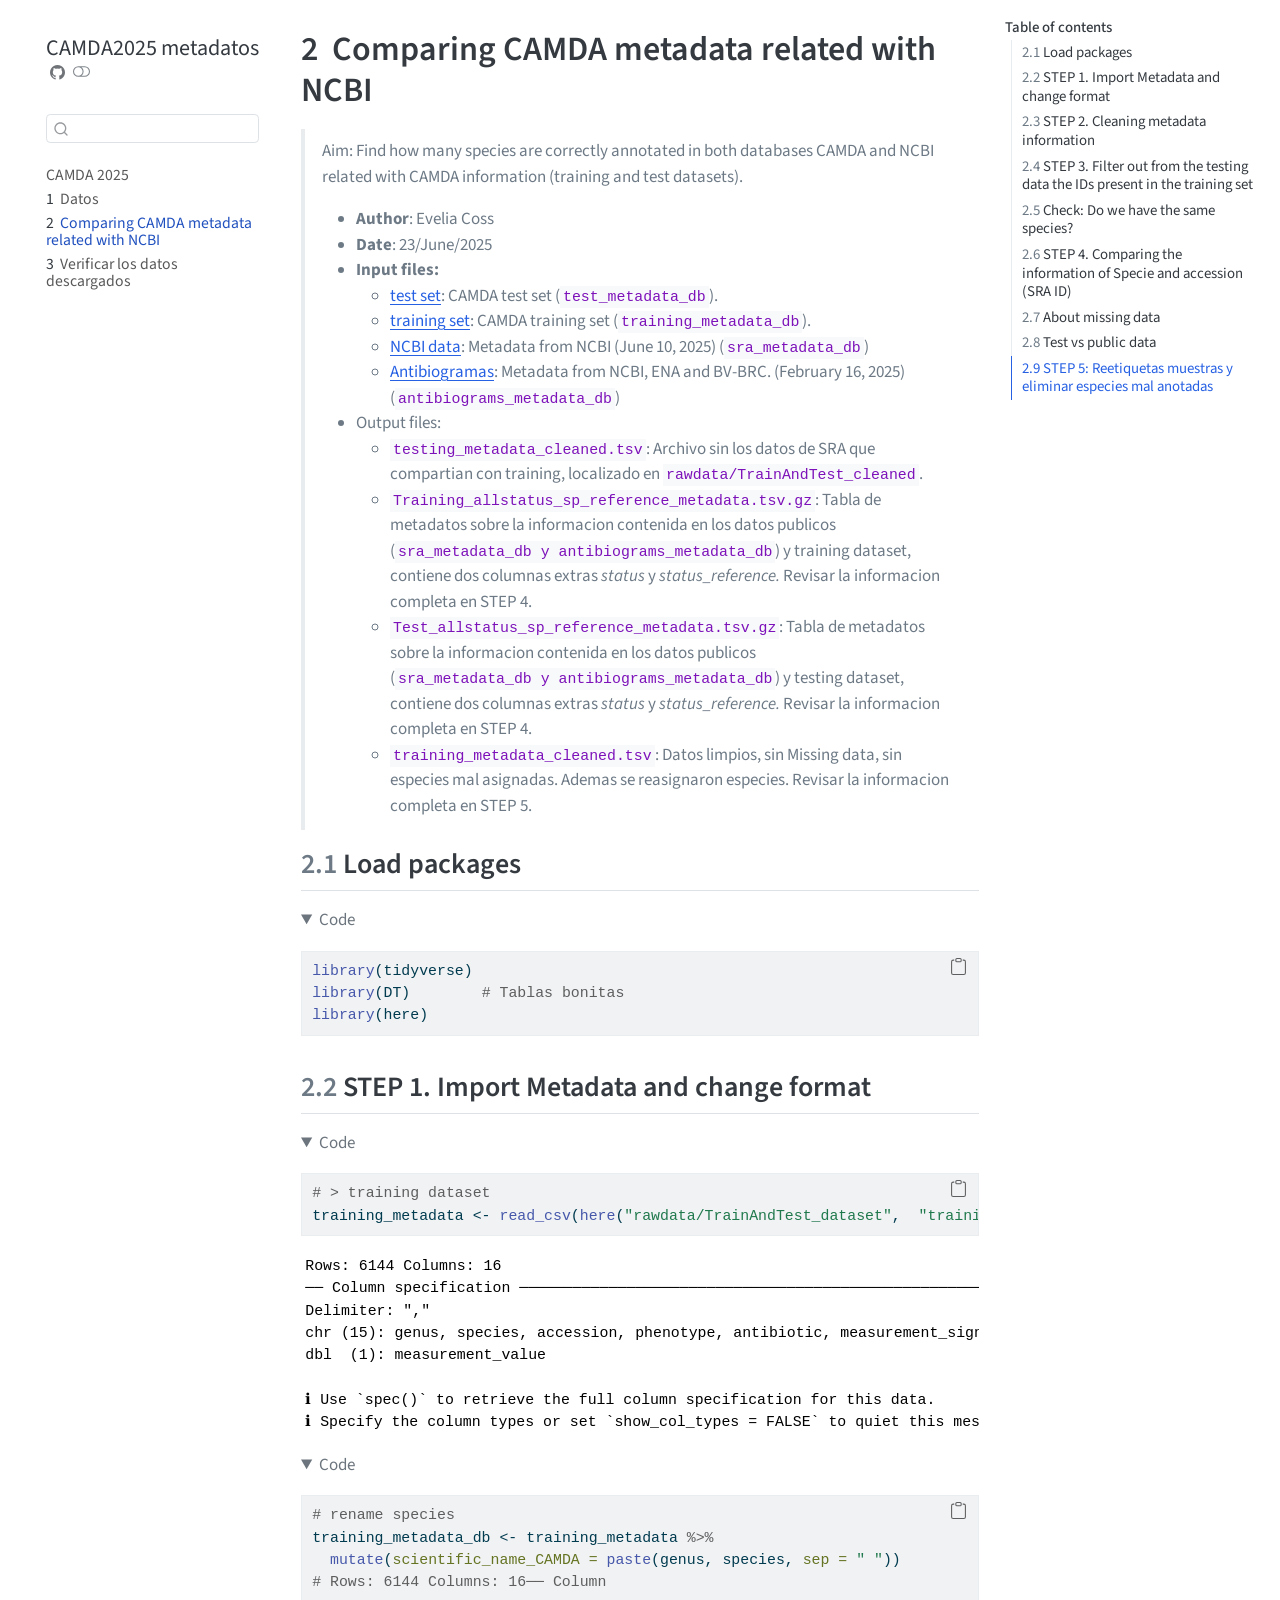
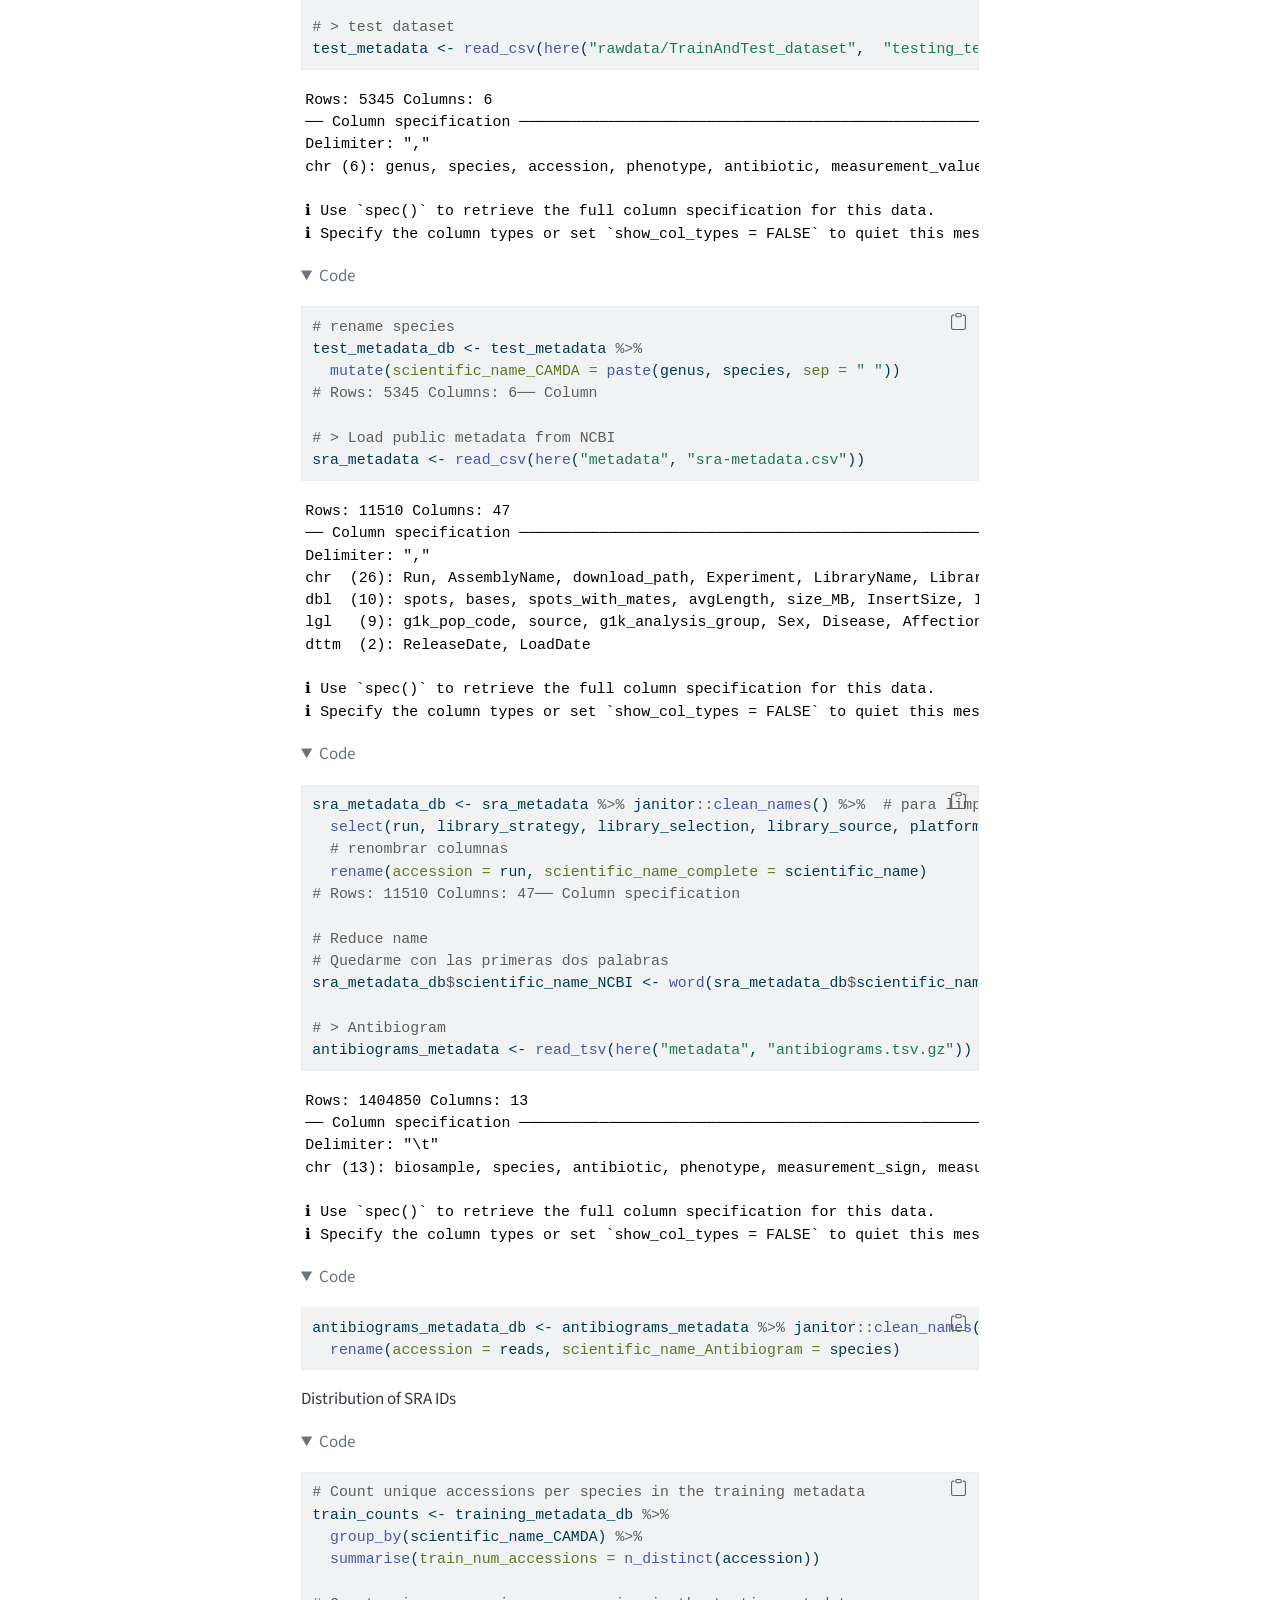
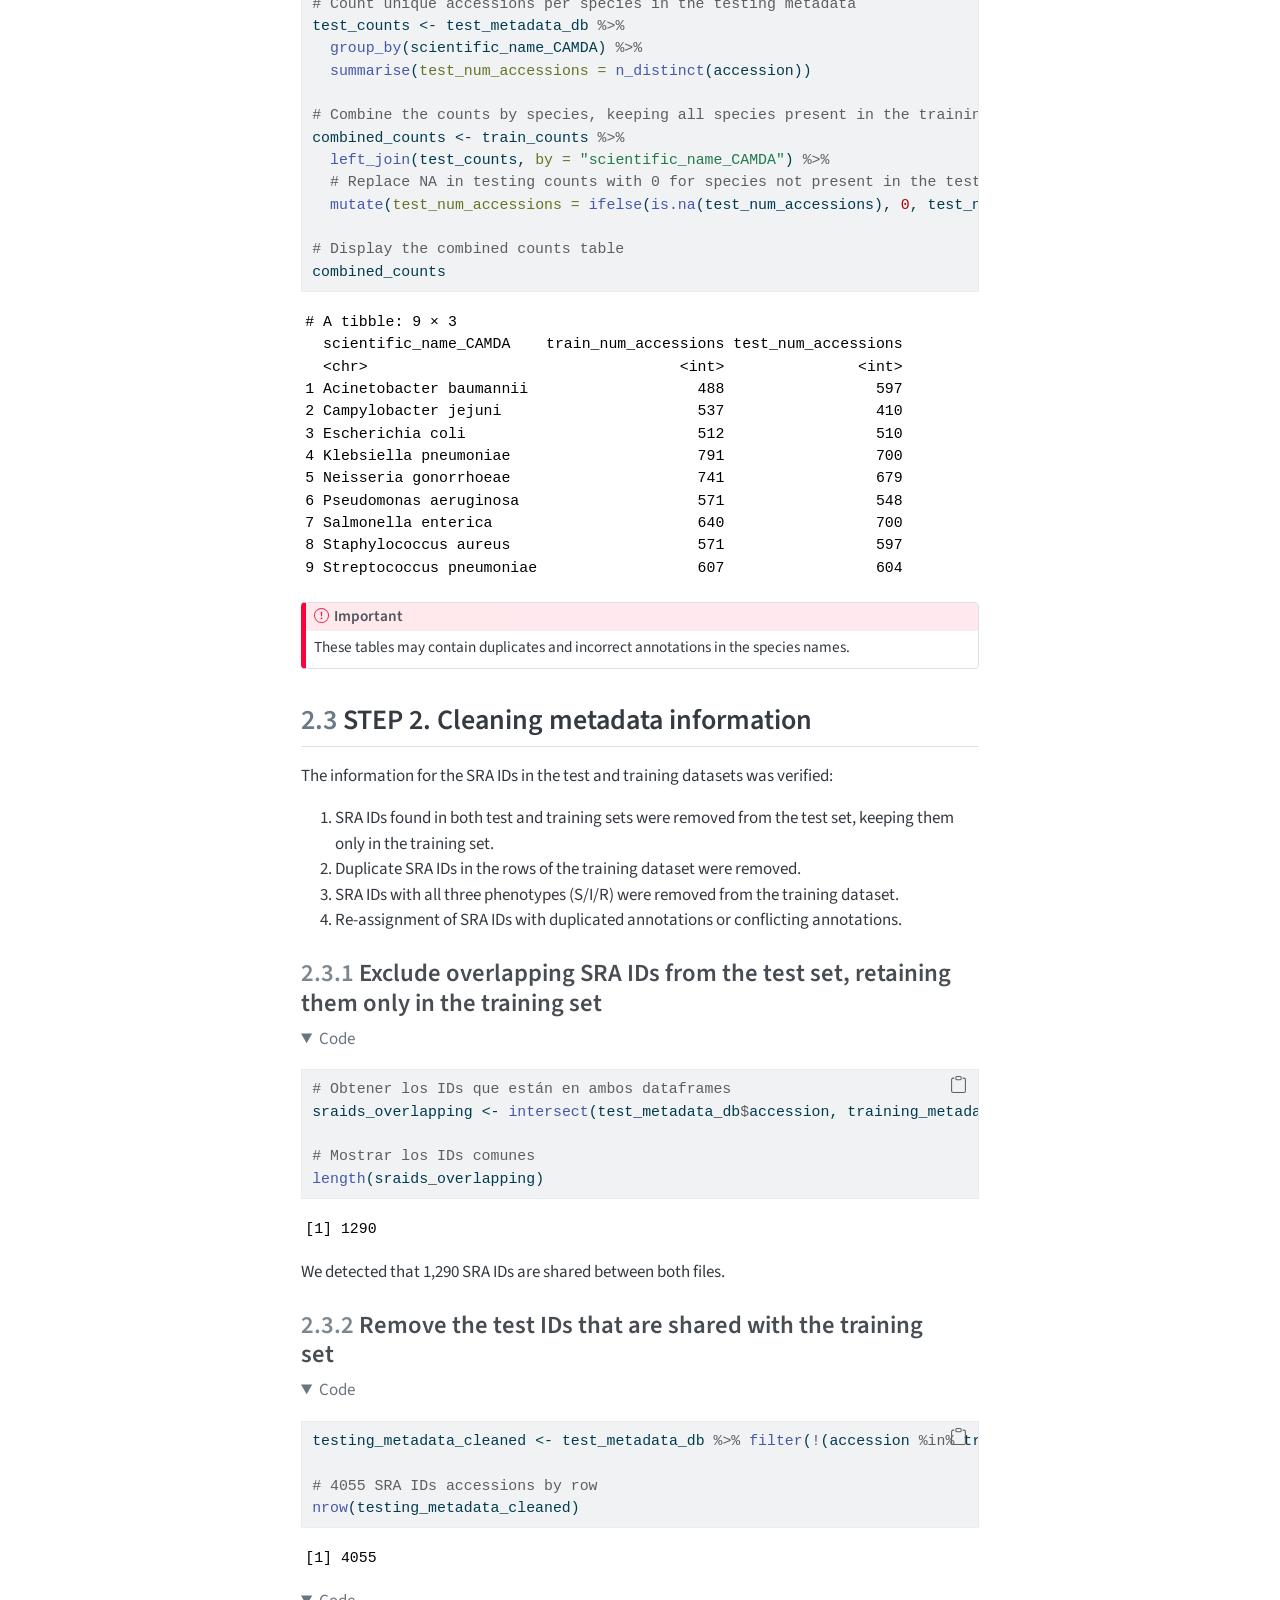
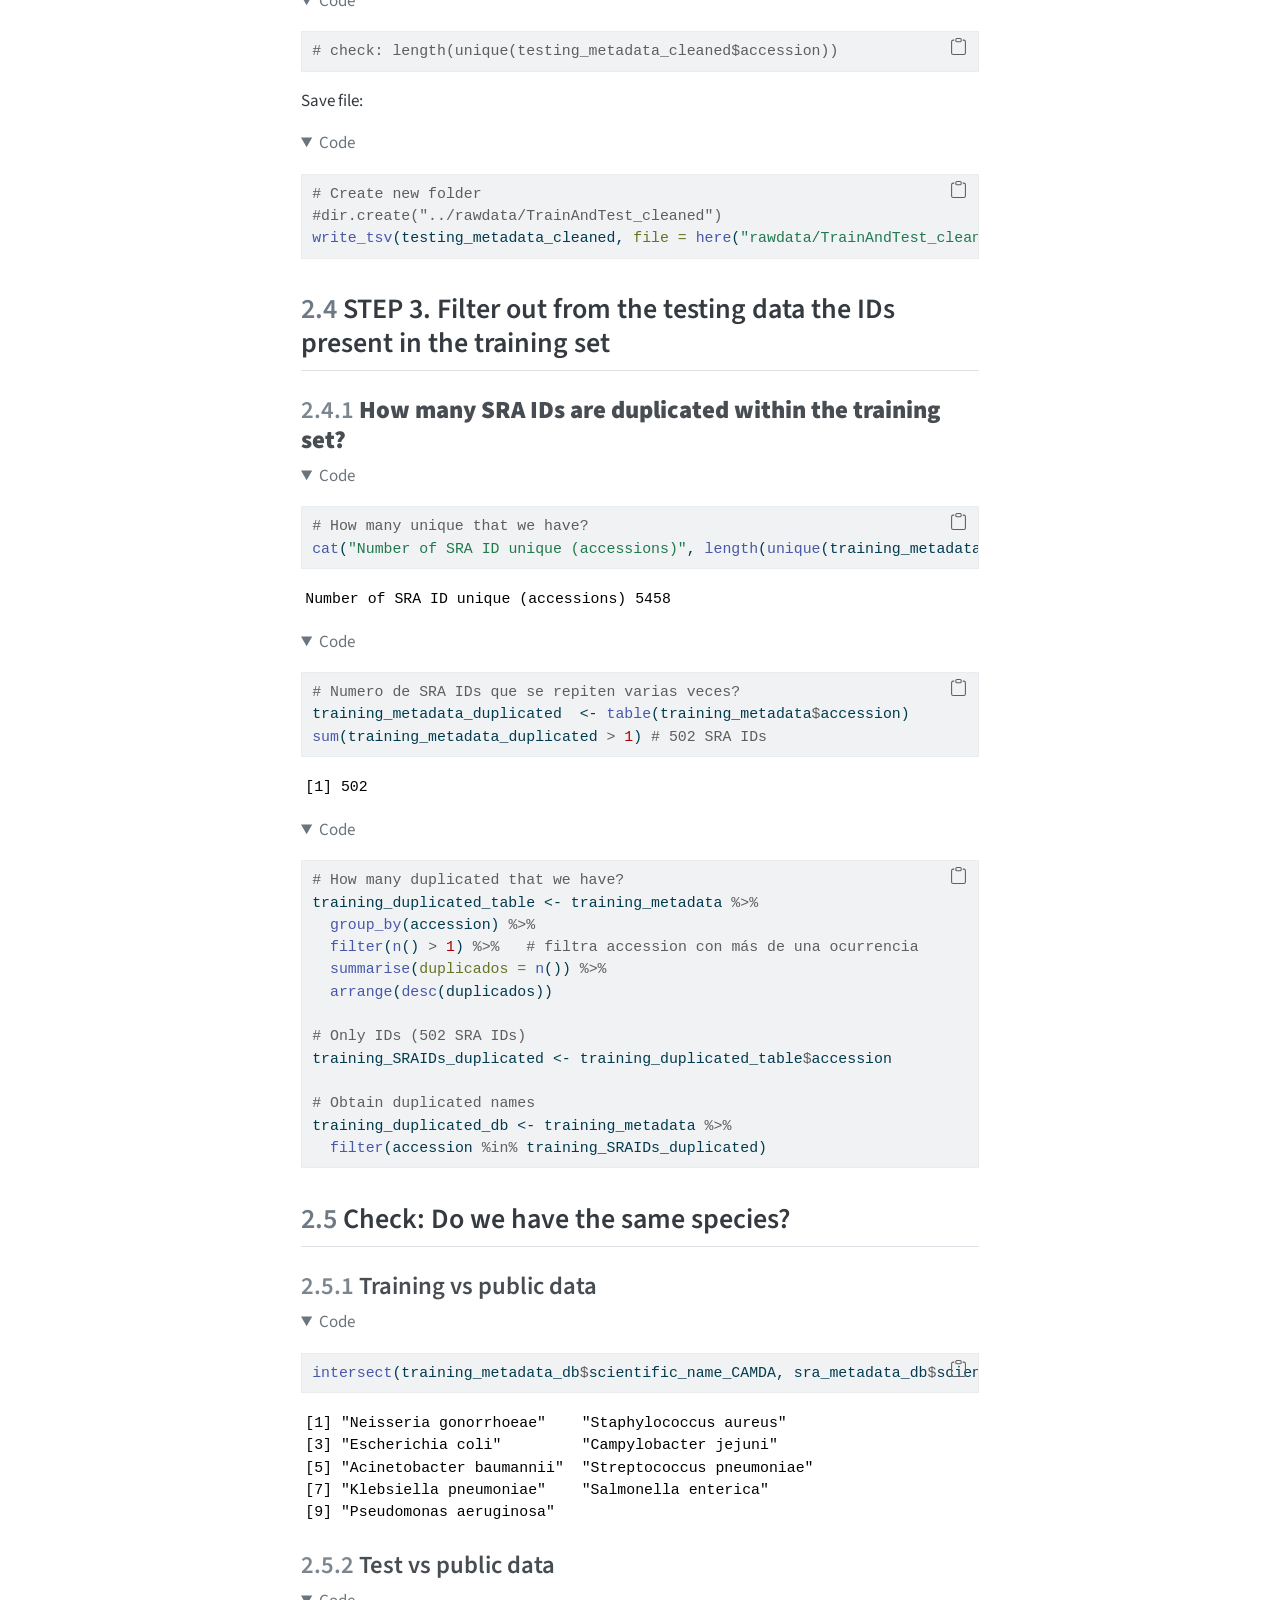
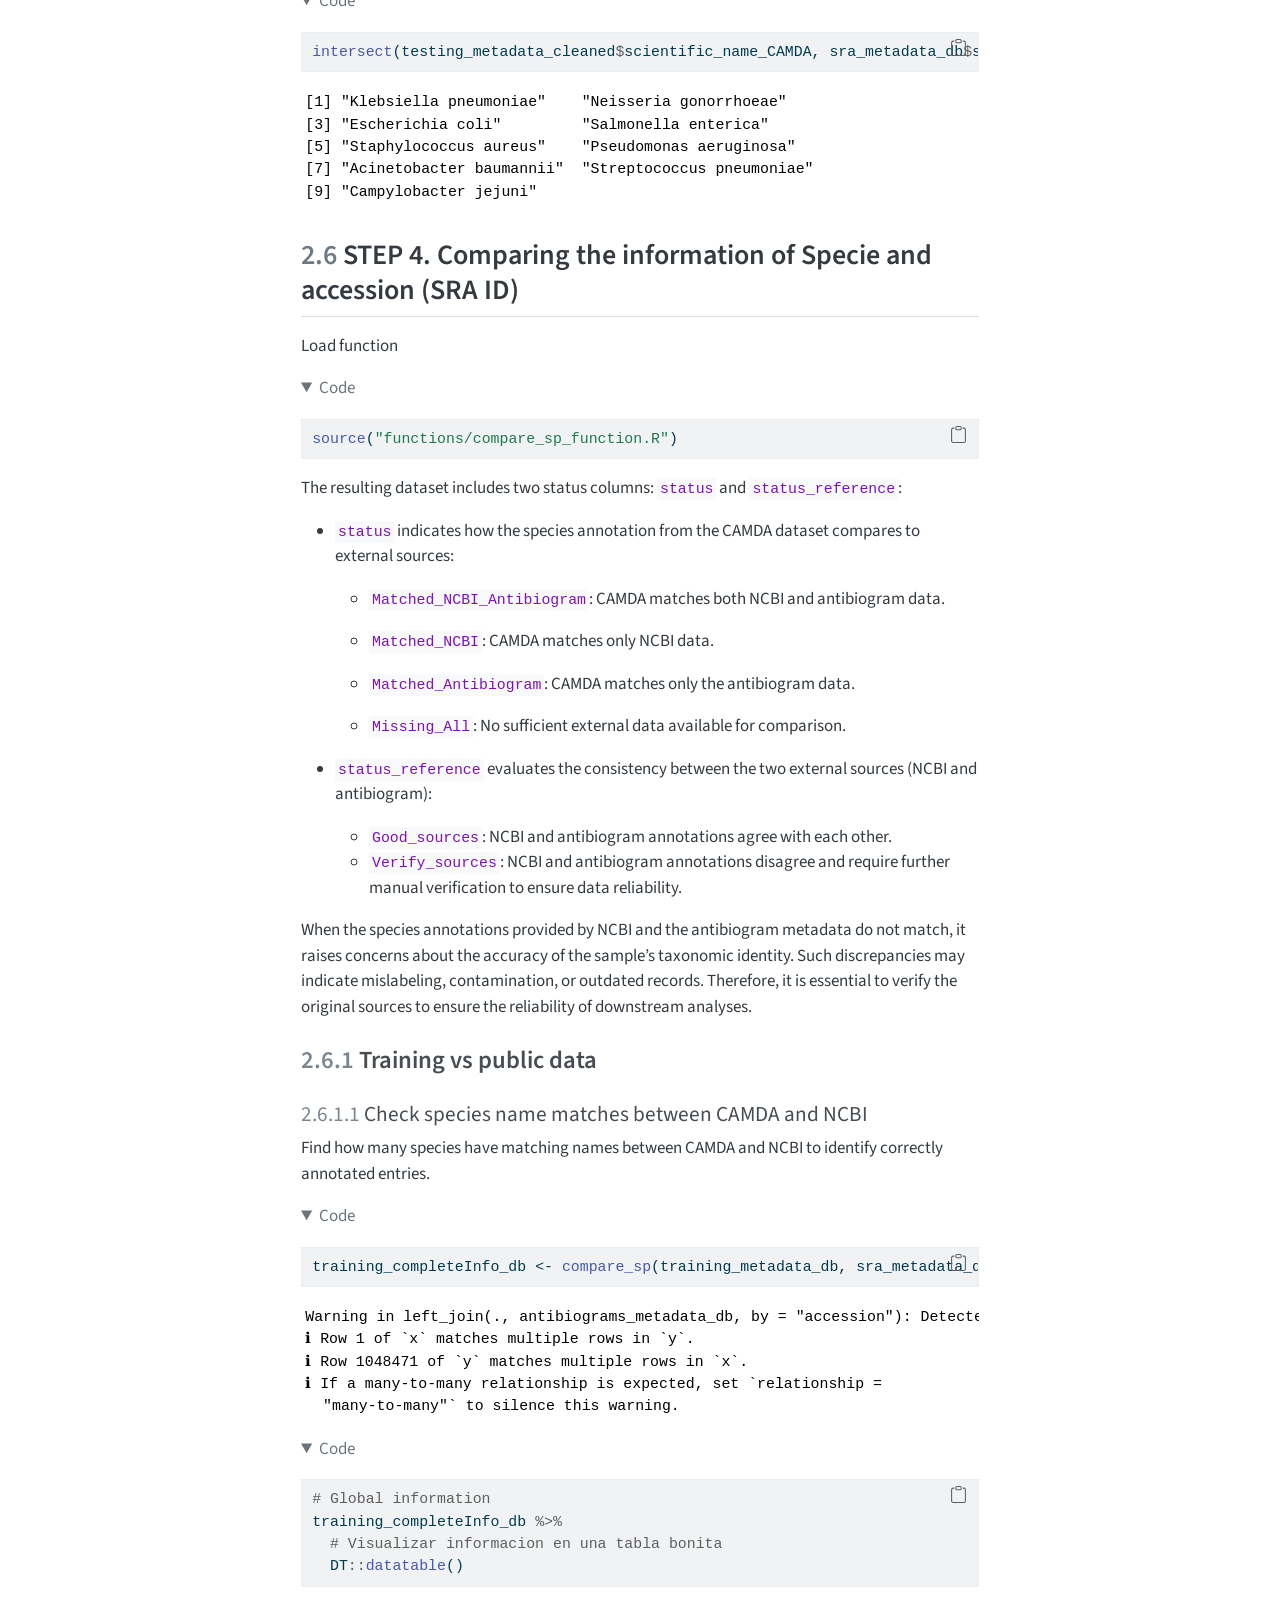
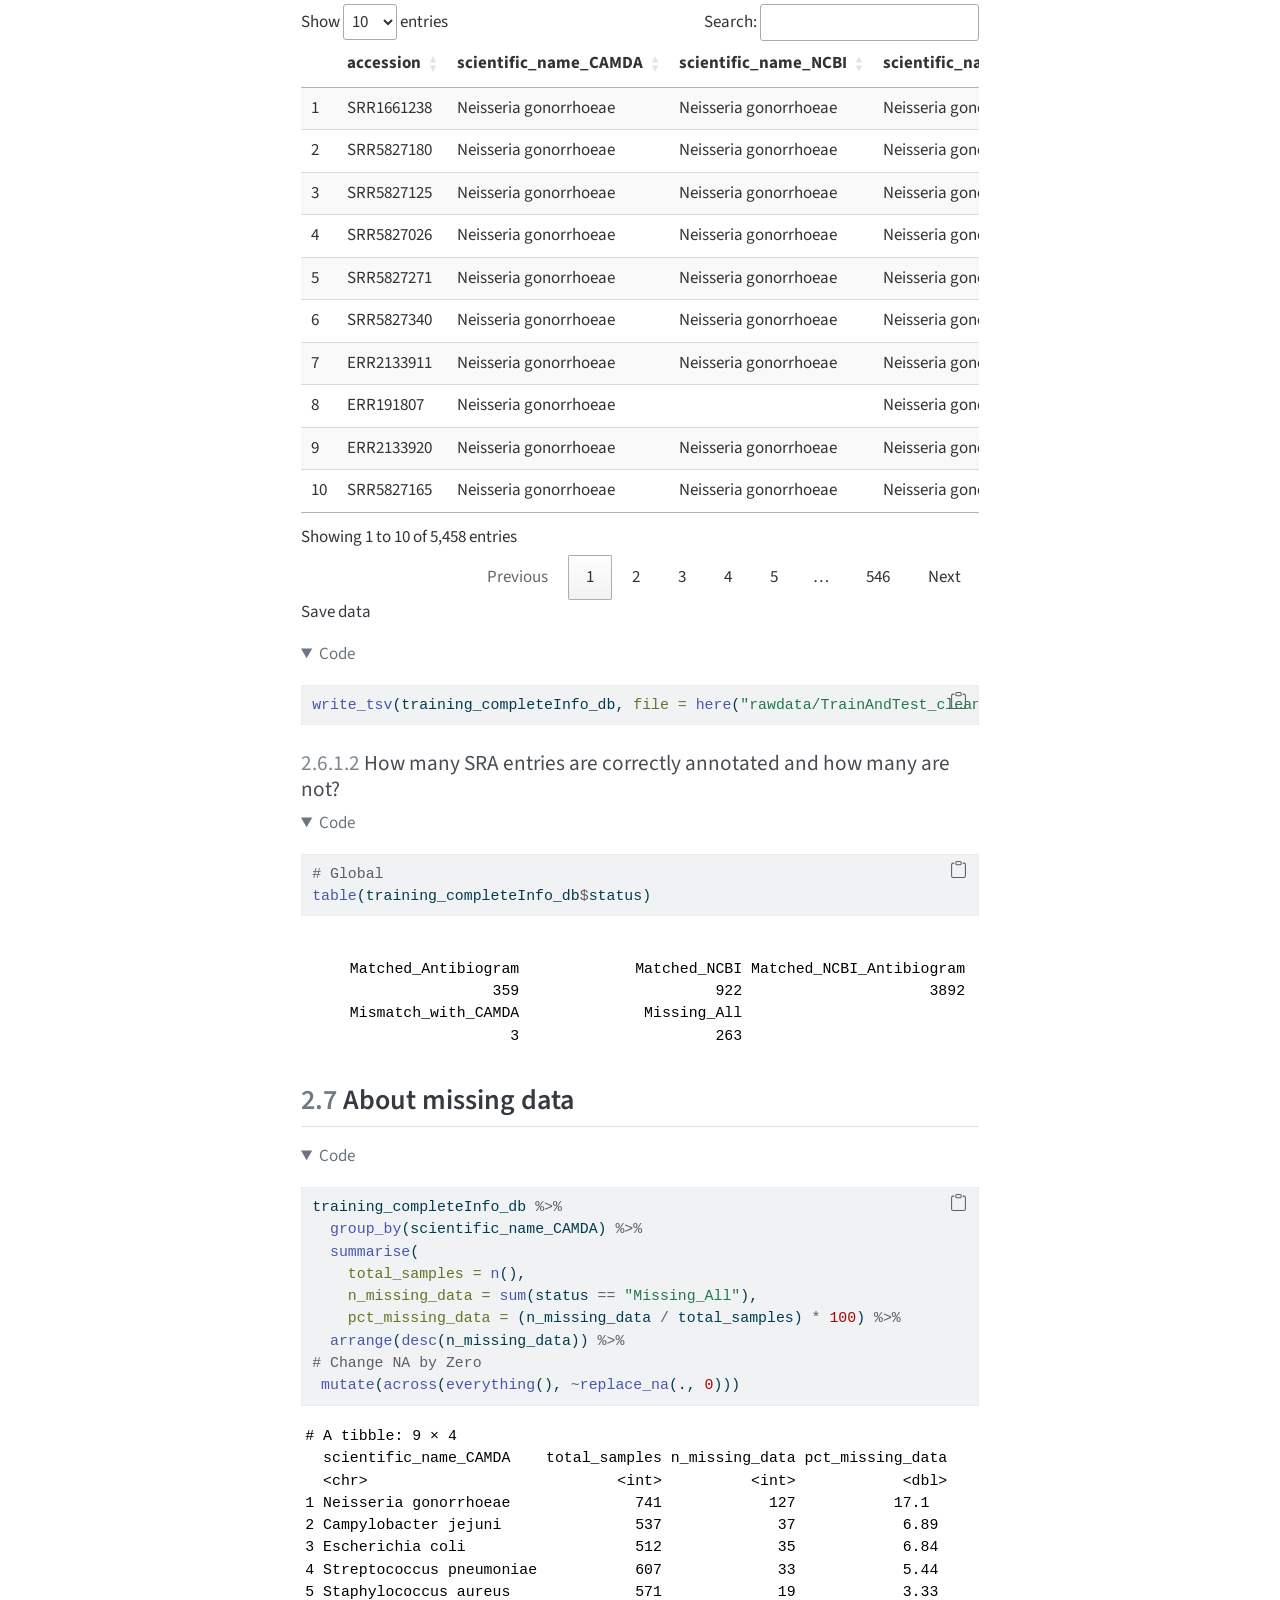
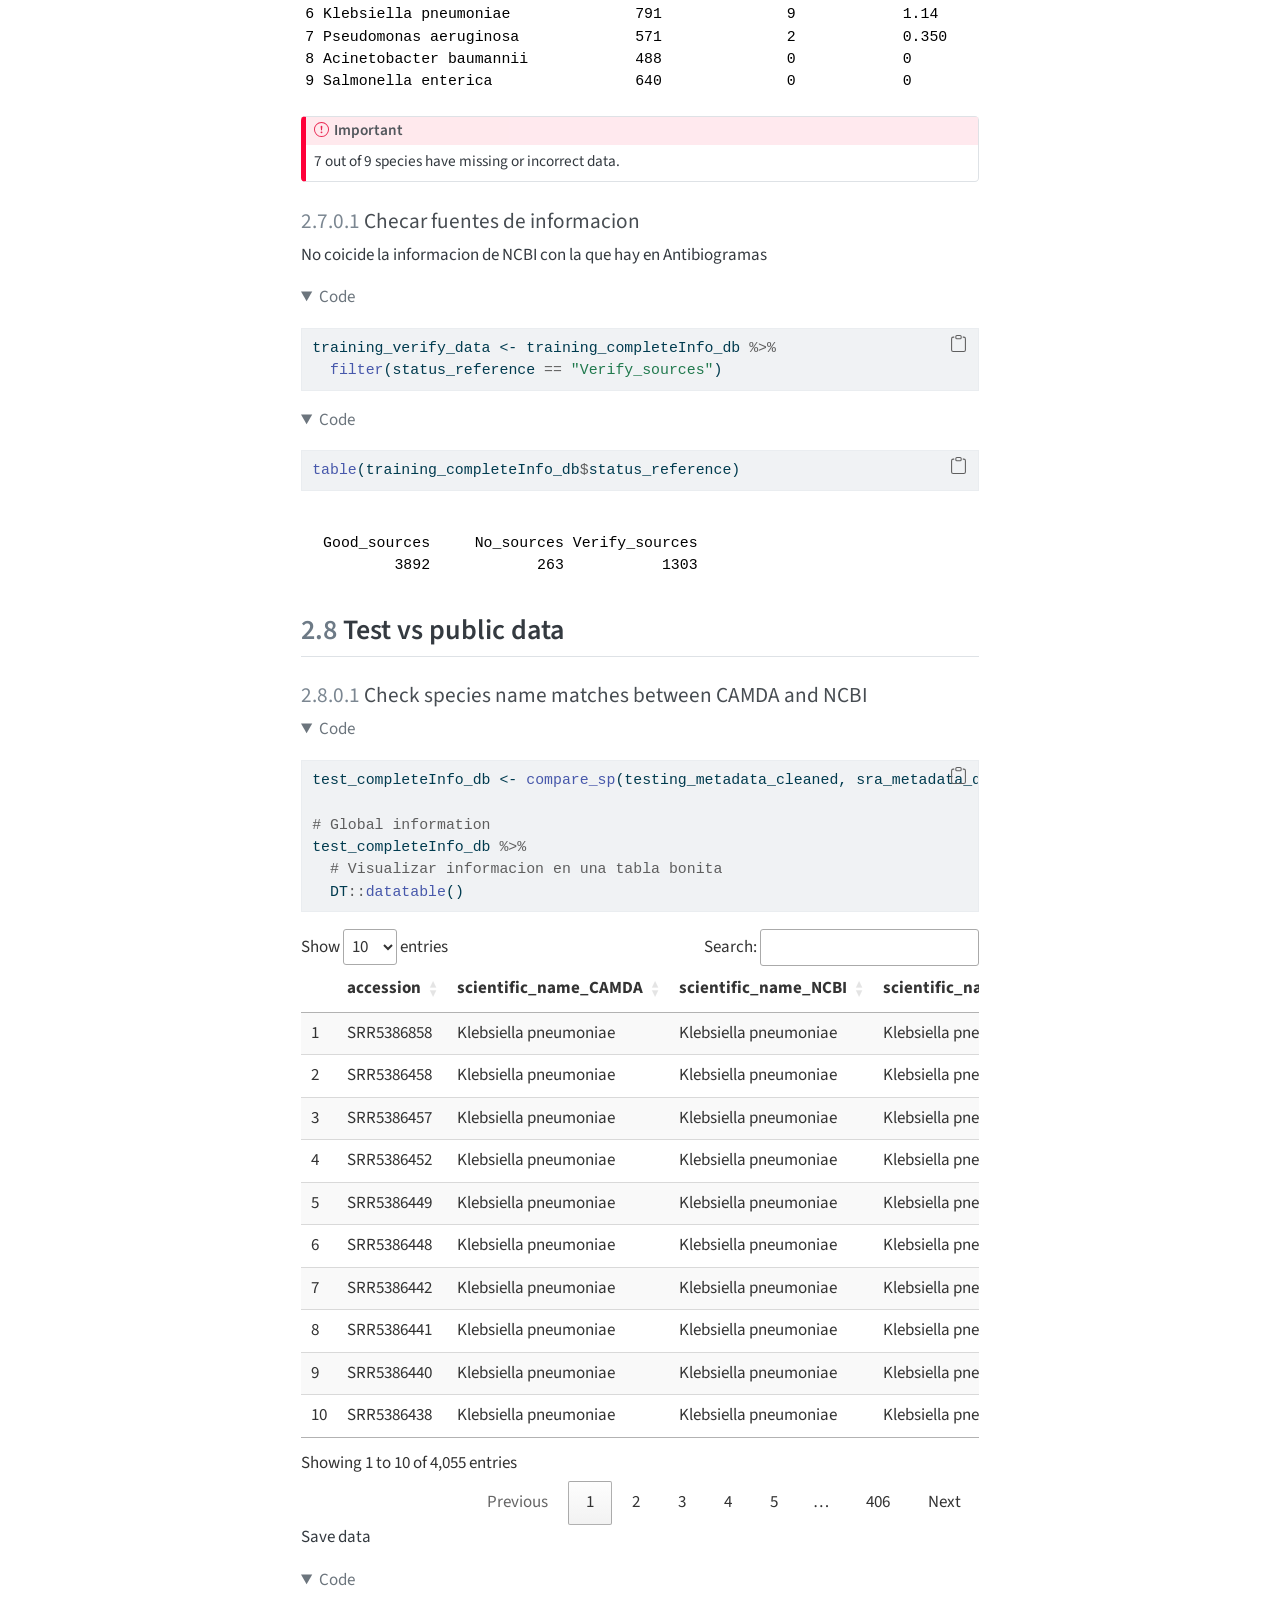
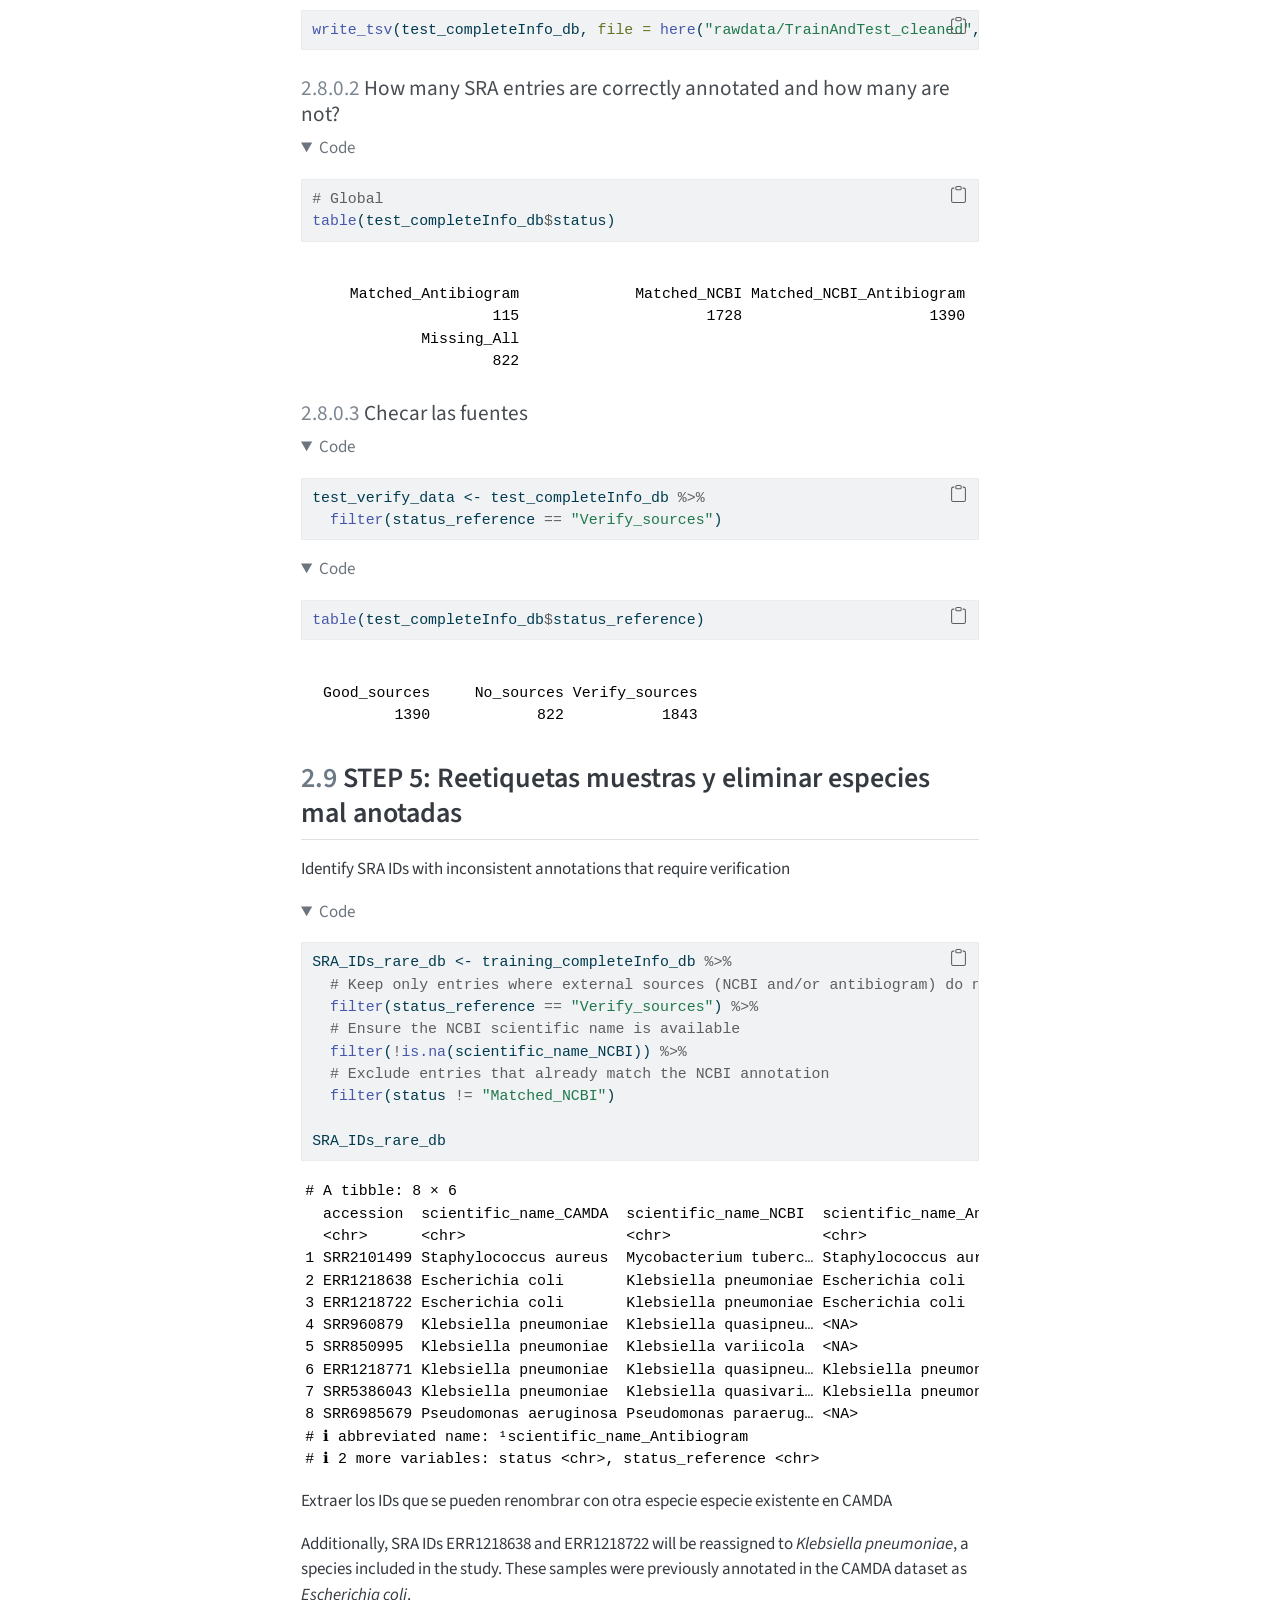
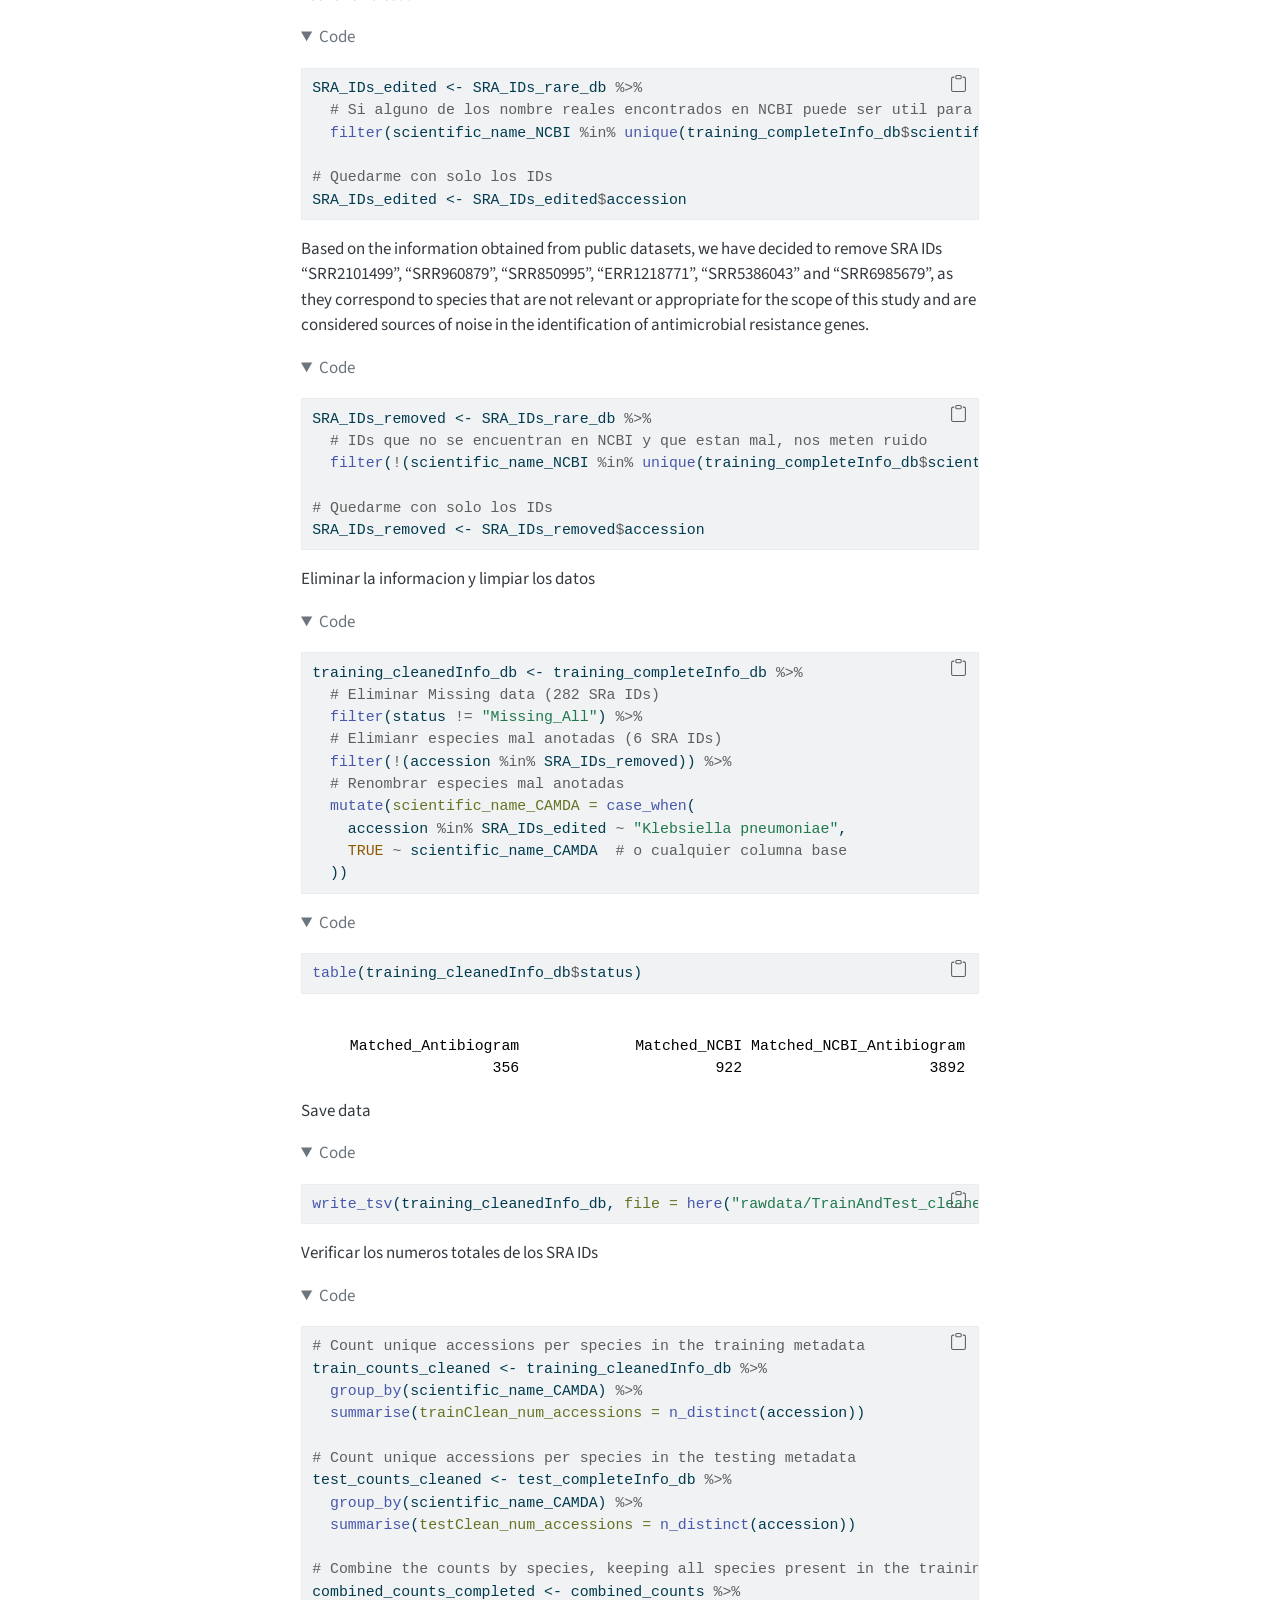
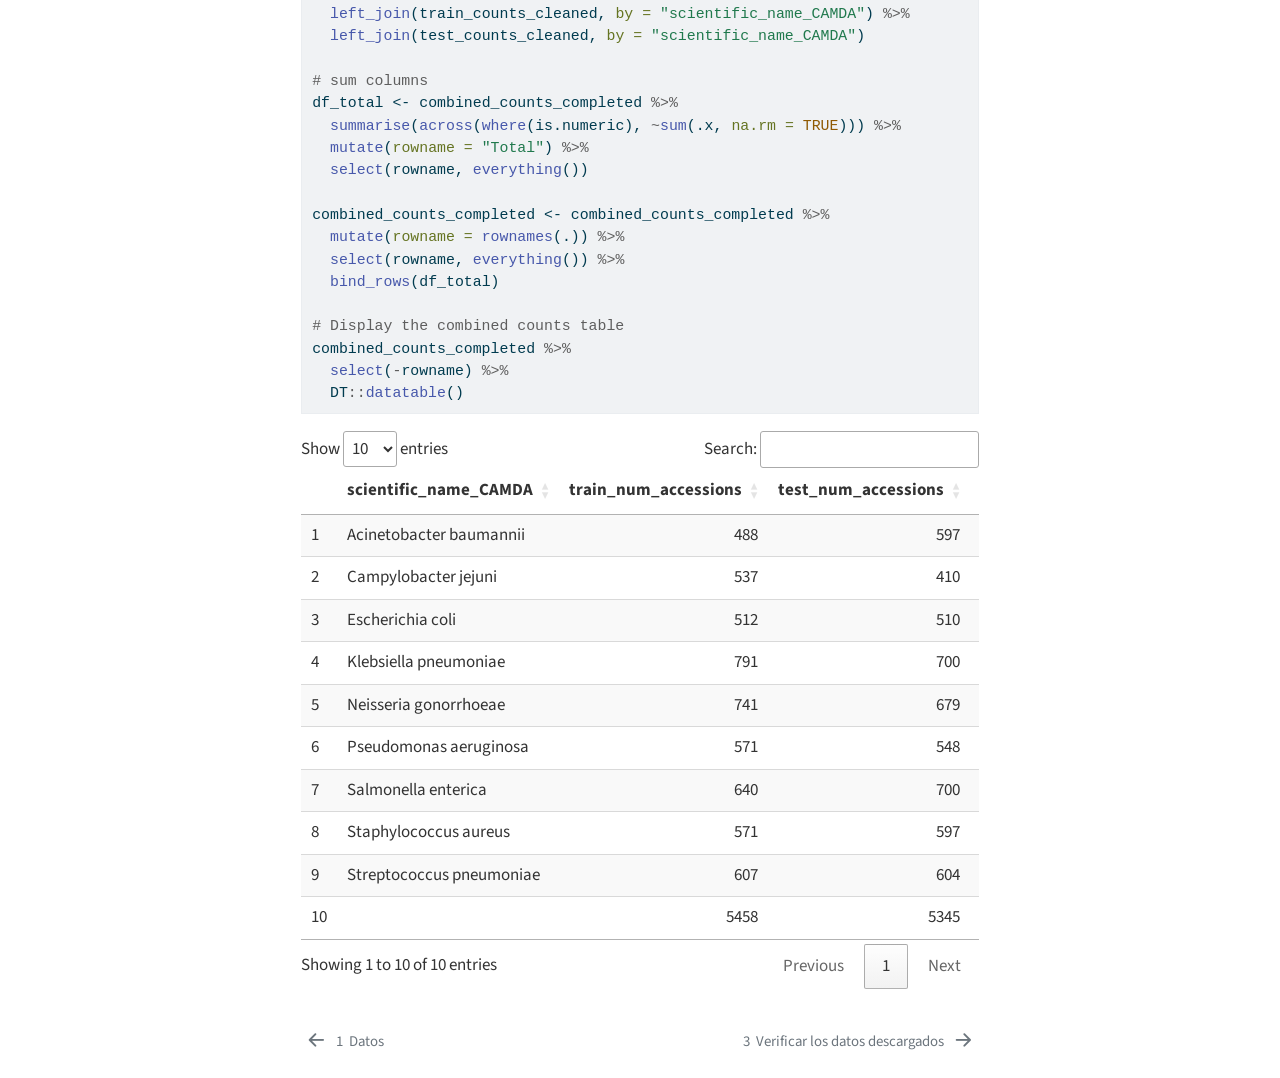
==== docs/2_Metadata_comparing_CAMDAvsNCBI.html @ 8443c7c2 "render con los cambios de readme sobre input y output de la metada" ====
<!DOCTYPE html>
<html xmlns="http://www.w3.org/1999/xhtml" lang="en" xml:lang="en"><head>

<meta charset="utf-8">
<meta name="generator" content="quarto-1.6.42">

<meta name="viewport" content="width=device-width, initial-scale=1.0, user-scalable=yes">


<title>2&nbsp; Comparing CAMDA metadata related with NCBI – CAMDA2025 metadatos</title>
<style>
code{white-space: pre-wrap;}
span.smallcaps{font-variant: small-caps;}
div.columns{display: flex; gap: min(4vw, 1.5em);}
div.column{flex: auto; overflow-x: auto;}
div.hanging-indent{margin-left: 1.5em; text-indent: -1.5em;}
ul.task-list{list-style: none;}
ul.task-list li input[type="checkbox"] {
  width: 0.8em;
  margin: 0 0.8em 0.2em -1em; /* quarto-specific, see https://github.com/quarto-dev/quarto-cli/issues/4556 */ 
  vertical-align: middle;
}
/* CSS for syntax highlighting */
pre > code.sourceCode { white-space: pre; position: relative; }
pre > code.sourceCode > span { line-height: 1.25; }
pre > code.sourceCode > span:empty { height: 1.2em; }
.sourceCode { overflow: visible; }
code.sourceCode > span { color: inherit; text-decoration: inherit; }
div.sourceCode { margin: 1em 0; }
pre.sourceCode { margin: 0; }
@media screen {
div.sourceCode { overflow: auto; }
}
@media print {
pre > code.sourceCode { white-space: pre-wrap; }
pre > code.sourceCode > span { display: inline-block; text-indent: -5em; padding-left: 5em; }
}
pre.numberSource code
  { counter-reset: source-line 0; }
pre.numberSource code > span
  { position: relative; left: -4em; counter-increment: source-line; }
pre.numberSource code > span > a:first-child::before
  { content: counter(source-line);
    position: relative; left: -1em; text-align: right; vertical-align: baseline;
    border: none; display: inline-block;
    -webkit-touch-callout: none; -webkit-user-select: none;
    -khtml-user-select: none; -moz-user-select: none;
    -ms-user-select: none; user-select: none;
    padding: 0 4px; width: 4em;
  }
pre.numberSource { margin-left: 3em;  padding-left: 4px; }
div.sourceCode
  {   }
@media screen {
pre > code.sourceCode > span > a:first-child::before { text-decoration: underline; }
}
</style>


<script src="site_libs/quarto-nav/quarto-nav.js"></script>
<script src="site_libs/quarto-nav/headroom.min.js"></script>
<script src="site_libs/clipboard/clipboard.min.js"></script>
<script src="site_libs/quarto-search/autocomplete.umd.js"></script>
<script src="site_libs/quarto-search/fuse.min.js"></script>
<script src="site_libs/quarto-search/quarto-search.js"></script>
<meta name="quarto:offset" content="./">
<link href="./3_Download_SRAdata.html" rel="next">
<link href="./intro.html" rel="prev">
<script src="site_libs/quarto-html/quarto.js"></script>
<script src="site_libs/quarto-html/popper.min.js"></script>
<script src="site_libs/quarto-html/tippy.umd.min.js"></script>
<script src="site_libs/quarto-html/anchor.min.js"></script>
<link href="site_libs/quarto-html/tippy.css" rel="stylesheet">
<link href="site_libs/quarto-html/quarto-syntax-highlighting-2f5df379a58b258e96c21c0638c20c03.css" rel="stylesheet" class="quarto-color-scheme" id="quarto-text-highlighting-styles">
<link href="site_libs/quarto-html/quarto-syntax-highlighting-dark-b53751a350365c71b6c909e95f209ed1.css" rel="prefetch" class="quarto-color-scheme quarto-color-alternate" id="quarto-text-highlighting-styles">
<script src="site_libs/bootstrap/bootstrap.min.js"></script>
<link href="site_libs/bootstrap/bootstrap-icons.css" rel="stylesheet">
<link href="site_libs/bootstrap/bootstrap-854d42f42d0f6b455b86ad16a464e311.min.css" rel="stylesheet" append-hash="true" class="quarto-color-scheme" id="quarto-bootstrap" data-mode="light">
<link href="site_libs/bootstrap/bootstrap-dark-61e1ae932dc4076e99360d80d2eb001f.min.css" rel="prefetch" append-hash="true" class="quarto-color-scheme quarto-color-alternate" id="quarto-bootstrap" data-mode="dark">
<script id="quarto-search-options" type="application/json">{
  "location": "sidebar",
  "copy-button": false,
  "collapse-after": 3,
  "panel-placement": "start",
  "type": "textbox",
  "limit": 50,
  "keyboard-shortcut": [
    "f",
    "/",
    "s"
  ],
  "show-item-context": false,
  "language": {
    "search-no-results-text": "No results",
    "search-matching-documents-text": "matching documents",
    "search-copy-link-title": "Copy link to search",
    "search-hide-matches-text": "Hide additional matches",
    "search-more-match-text": "more match in this document",
    "search-more-matches-text": "more matches in this document",
    "search-clear-button-title": "Clear",
    "search-text-placeholder": "",
    "search-detached-cancel-button-title": "Cancel",
    "search-submit-button-title": "Submit",
    "search-label": "Search"
  }
}</script>
<link href="site_libs/htmltools-fill-0.5.8.1/fill.css" rel="stylesheet">
<script src="site_libs/htmlwidgets-1.6.4/htmlwidgets.js"></script>
<link href="site_libs/datatables-css-0.0.0/datatables-crosstalk.css" rel="stylesheet">
<script src="site_libs/datatables-binding-0.33/datatables.js"></script>
<script src="site_libs/jquery-3.6.0/jquery-3.6.0.min.js"></script>
<link href="site_libs/dt-core-1.13.6/css/jquery.dataTables.min.css" rel="stylesheet">
<link href="site_libs/dt-core-1.13.6/css/jquery.dataTables.extra.css" rel="stylesheet">
<script src="site_libs/dt-core-1.13.6/js/jquery.dataTables.min.js"></script>
<link href="site_libs/crosstalk-1.2.1/css/crosstalk.min.css" rel="stylesheet">
<script src="site_libs/crosstalk-1.2.1/js/crosstalk.min.js"></script>


</head>

<body class="nav-sidebar floating">

<div id="quarto-search-results"></div>
  <header id="quarto-header" class="headroom fixed-top">
  <nav class="quarto-secondary-nav">
    <div class="container-fluid d-flex">
      <button type="button" class="quarto-btn-toggle btn" data-bs-toggle="collapse" role="button" data-bs-target=".quarto-sidebar-collapse-item" aria-controls="quarto-sidebar" aria-expanded="false" aria-label="Toggle sidebar navigation" onclick="if (window.quartoToggleHeadroom) { window.quartoToggleHeadroom(); }">
        <i class="bi bi-layout-text-sidebar-reverse"></i>
      </button>
        <nav class="quarto-page-breadcrumbs" aria-label="breadcrumb"><ol class="breadcrumb"><li class="breadcrumb-item"><a href="./2_Metadata_comparing_CAMDAvsNCBI.html"><span class="chapter-number">2</span>&nbsp; <span class="chapter-title">Comparing CAMDA metadata related with NCBI</span></a></li></ol></nav>
        <a class="flex-grow-1" role="navigation" data-bs-toggle="collapse" data-bs-target=".quarto-sidebar-collapse-item" aria-controls="quarto-sidebar" aria-expanded="false" aria-label="Toggle sidebar navigation" onclick="if (window.quartoToggleHeadroom) { window.quartoToggleHeadroom(); }">      
        </a>
      <button type="button" class="btn quarto-search-button" aria-label="Search" onclick="window.quartoOpenSearch();">
        <i class="bi bi-search"></i>
      </button>
    </div>
  </nav>
</header>
<!-- content -->
<div id="quarto-content" class="quarto-container page-columns page-rows-contents page-layout-article">
<!-- sidebar -->
  <nav id="quarto-sidebar" class="sidebar collapse collapse-horizontal quarto-sidebar-collapse-item sidebar-navigation floating overflow-auto">
    <div class="pt-lg-2 mt-2 text-left sidebar-header">
    <div class="sidebar-title mb-0 py-0">
      <a href="./">CAMDA2025 metadatos</a> 
        <div class="sidebar-tools-main">
    <a href="https://github.com/EveliaCoss/CAMDA2025_metadatos" title="Source Code" class="quarto-navigation-tool px-1" aria-label="Source Code"><i class="bi bi-github"></i></a>
  <a href="" class="quarto-color-scheme-toggle quarto-navigation-tool  px-1" onclick="window.quartoToggleColorScheme(); return false;" title="Toggle dark mode"><i class="bi"></i></a>
</div>
    </div>
      </div>
        <div class="mt-2 flex-shrink-0 align-items-center">
        <div class="sidebar-search">
        <div id="quarto-search" class="" title="Search"></div>
        </div>
        </div>
    <div class="sidebar-menu-container"> 
    <ul class="list-unstyled mt-1">
        <li class="sidebar-item">
  <div class="sidebar-item-container"> 
  <a href="./index.html" class="sidebar-item-text sidebar-link">
 <span class="menu-text">CAMDA 2025</span></a>
  </div>
</li>
        <li class="sidebar-item">
  <div class="sidebar-item-container"> 
  <a href="./intro.html" class="sidebar-item-text sidebar-link">
 <span class="menu-text"><span class="chapter-number">1</span>&nbsp; <span class="chapter-title">Datos</span></span></a>
  </div>
</li>
        <li class="sidebar-item">
  <div class="sidebar-item-container"> 
  <a href="./2_Metadata_comparing_CAMDAvsNCBI.html" class="sidebar-item-text sidebar-link active">
 <span class="menu-text"><span class="chapter-number">2</span>&nbsp; <span class="chapter-title">Comparing CAMDA metadata related with NCBI</span></span></a>
  </div>
</li>
        <li class="sidebar-item">
  <div class="sidebar-item-container"> 
  <a href="./3_Download_SRAdata.html" class="sidebar-item-text sidebar-link">
 <span class="menu-text"><span class="chapter-number">3</span>&nbsp; <span class="chapter-title">Verificar los datos descargados</span></span></a>
  </div>
</li>
    </ul>
    </div>
</nav>
<div id="quarto-sidebar-glass" class="quarto-sidebar-collapse-item" data-bs-toggle="collapse" data-bs-target=".quarto-sidebar-collapse-item"></div>
<!-- margin-sidebar -->
    <div id="quarto-margin-sidebar" class="sidebar margin-sidebar">
        <nav id="TOC" role="doc-toc" class="toc-active">
    <h2 id="toc-title">Table of contents</h2>
   
  <ul>
  <li><a href="#load-packages" id="toc-load-packages" class="nav-link active" data-scroll-target="#load-packages"><span class="header-section-number">2.1</span> Load packages</a></li>
  <li><a href="#step-1.-import-metadata-and-change-format" id="toc-step-1.-import-metadata-and-change-format" class="nav-link" data-scroll-target="#step-1.-import-metadata-and-change-format"><span class="header-section-number">2.2</span> STEP 1. Import Metadata and change format</a></li>
  <li><a href="#step-2.-cleaning-metadata-information" id="toc-step-2.-cleaning-metadata-information" class="nav-link" data-scroll-target="#step-2.-cleaning-metadata-information"><span class="header-section-number">2.3</span> STEP 2. Cleaning metadata information</a>
  <ul>
  <li><a href="#exclude-overlapping-sra-ids-from-the-test-set-retaining-them-only-in-the-training-set" id="toc-exclude-overlapping-sra-ids-from-the-test-set-retaining-them-only-in-the-training-set" class="nav-link" data-scroll-target="#exclude-overlapping-sra-ids-from-the-test-set-retaining-them-only-in-the-training-set"><span class="header-section-number">2.3.1</span> Exclude overlapping SRA IDs from the test set, retaining them only in the training set</a></li>
  <li><a href="#remove-the-test-ids-that-are-shared-with-the-training-set" id="toc-remove-the-test-ids-that-are-shared-with-the-training-set" class="nav-link" data-scroll-target="#remove-the-test-ids-that-are-shared-with-the-training-set"><span class="header-section-number">2.3.2</span> Remove the test IDs that are shared with the training set</a></li>
  </ul></li>
  <li><a href="#step-3.-filter-out-from-the-testing-data-the-ids-present-in-the-training-set" id="toc-step-3.-filter-out-from-the-testing-data-the-ids-present-in-the-training-set" class="nav-link" data-scroll-target="#step-3.-filter-out-from-the-testing-data-the-ids-present-in-the-training-set"><span class="header-section-number">2.4</span> STEP 3. Filter out from the testing data the IDs present in the training set</a>
  <ul>
  <li><a href="#how-many-sra-ids-are-duplicated-within-the-training-set" id="toc-how-many-sra-ids-are-duplicated-within-the-training-set" class="nav-link" data-scroll-target="#how-many-sra-ids-are-duplicated-within-the-training-set"><span class="header-section-number">2.4.1</span> <strong>How many SRA IDs are duplicated within the training set?</strong></a></li>
  </ul></li>
  <li><a href="#check-do-we-have-the-same-species" id="toc-check-do-we-have-the-same-species" class="nav-link" data-scroll-target="#check-do-we-have-the-same-species"><span class="header-section-number">2.5</span> Check: Do we have the same species?</a>
  <ul>
  <li><a href="#training-vs-public-data" id="toc-training-vs-public-data" class="nav-link" data-scroll-target="#training-vs-public-data"><span class="header-section-number">2.5.1</span> Training vs public data</a></li>
  <li><a href="#test-vs-public-data" id="toc-test-vs-public-data" class="nav-link" data-scroll-target="#test-vs-public-data"><span class="header-section-number">2.5.2</span> Test vs public data</a></li>
  </ul></li>
  <li><a href="#step-4.-comparing-the-information-of-specie-and-accession-sra-id" id="toc-step-4.-comparing-the-information-of-specie-and-accession-sra-id" class="nav-link" data-scroll-target="#step-4.-comparing-the-information-of-specie-and-accession-sra-id"><span class="header-section-number">2.6</span> STEP 4. Comparing the information of Specie and accession (SRA ID)</a>
  <ul>
  <li><a href="#training-vs-public-data-1" id="toc-training-vs-public-data-1" class="nav-link" data-scroll-target="#training-vs-public-data-1"><span class="header-section-number">2.6.1</span> Training vs public data</a>
  <ul class="collapse">
  <li><a href="#check-species-name-matches-between-camda-and-ncbi" id="toc-check-species-name-matches-between-camda-and-ncbi" class="nav-link" data-scroll-target="#check-species-name-matches-between-camda-and-ncbi"><span class="header-section-number">2.6.1.1</span> Check species name matches between CAMDA and NCBI</a></li>
  <li><a href="#how-many-sra-entries-are-correctly-annotated-and-how-many-are-not" id="toc-how-many-sra-entries-are-correctly-annotated-and-how-many-are-not" class="nav-link" data-scroll-target="#how-many-sra-entries-are-correctly-annotated-and-how-many-are-not"><span class="header-section-number">2.6.1.2</span> How many SRA entries are correctly annotated and how many are not?</a></li>
  </ul></li>
  </ul></li>
  <li><a href="#about-missing-data" id="toc-about-missing-data" class="nav-link" data-scroll-target="#about-missing-data"><span class="header-section-number">2.7</span> About missing data</a>
  <ul>
  <li><a href="#checar-fuentes-de-informacion" id="toc-checar-fuentes-de-informacion" class="nav-link" data-scroll-target="#checar-fuentes-de-informacion"><span class="header-section-number">2.7.0.1</span> Checar fuentes de informacion</a></li>
  </ul></li>
  <li><a href="#test-vs-public-data-1" id="toc-test-vs-public-data-1" class="nav-link" data-scroll-target="#test-vs-public-data-1"><span class="header-section-number">2.8</span> Test vs public data</a>
  <ul>
  <li><a href="#check-species-name-matches-between-camda-and-ncbi-1" id="toc-check-species-name-matches-between-camda-and-ncbi-1" class="nav-link" data-scroll-target="#check-species-name-matches-between-camda-and-ncbi-1"><span class="header-section-number">2.8.0.1</span> Check species name matches between CAMDA and NCBI</a></li>
  <li><a href="#how-many-sra-entries-are-correctly-annotated-and-how-many-are-not-1" id="toc-how-many-sra-entries-are-correctly-annotated-and-how-many-are-not-1" class="nav-link" data-scroll-target="#how-many-sra-entries-are-correctly-annotated-and-how-many-are-not-1"><span class="header-section-number">2.8.0.2</span> How many SRA entries are correctly annotated and how many are not?</a></li>
  <li><a href="#checar-las-fuentes" id="toc-checar-las-fuentes" class="nav-link" data-scroll-target="#checar-las-fuentes"><span class="header-section-number">2.8.0.3</span> Checar las fuentes</a></li>
  </ul></li>
  <li><a href="#step-5-reetiquetas-muestras-y-eliminar-especies-mal-anotadas" id="toc-step-5-reetiquetas-muestras-y-eliminar-especies-mal-anotadas" class="nav-link" data-scroll-target="#step-5-reetiquetas-muestras-y-eliminar-especies-mal-anotadas"><span class="header-section-number">2.9</span> STEP 5: Reetiquetas muestras y eliminar especies mal anotadas</a></li>
  </ul>
</nav>
    </div>
<!-- main -->
<main class="content" id="quarto-document-content">

<header id="title-block-header" class="quarto-title-block default">
<div class="quarto-title">
<h1 class="title"><span class="chapter-number">2</span>&nbsp; <span class="chapter-title">Comparing CAMDA metadata related with NCBI</span></h1>
</div>



<div class="quarto-title-meta">

    
  
    
  </div>
  


</header>


<blockquote class="blockquote">
<p>Aim: Find how many species are correctly annotated in both databases CAMDA and NCBI related with CAMDA information (training and test datasets).</p>
<ul>
<li><strong>Author</strong>: Evelia Coss</li>
<li><strong>Date</strong>: 23/June/2025</li>
<li><strong>Input files:</strong>
<ul>
<li><a href="https://github.com/ccm-bioinfo/CAMDA2025_AntibioticResistance/blob/main/rawdata/TrainAndTest_dataset/testing_template.csv">test set</a>: CAMDA test set (<code>test_metadata_db</code>).</li>
<li><a href="https://github.com/ccm-bioinfo/CAMDA2025_AntibioticResistance/blob/main/rawdata/TrainAndTest_dataset/training_dataset.csv">training set</a>: CAMDA training set (<code>training_metadata_db</code>).</li>
<li><a href="https://github.com/ccm-bioinfo/CAMDA2025_AntibioticResistance/blob/main/metadata/sra-metadata.csv">NCBI data</a>: Metadata from NCBI (June 10, 2025) (<code>sra_metadata_db</code>)</li>
<li><a href="https://zenodo.org/records/14876710">Antibiogramas</a>: Metadata from NCBI, ENA and BV-BRC. (February 16, 2025) (<code>antibiograms_metadata_db</code>)</li>
</ul></li>
<li>Output files:
<ul>
<li><code>testing_metadata_cleaned.tsv</code>: Archivo sin los datos de SRA que compartian con training, localizado en <code>rawdata/TrainAndTest_cleaned</code>.</li>
<li><code>Training_allstatus_sp_reference_metadata.tsv.gz</code>: Tabla de metadatos sobre la informacion contenida en los datos publicos (<code>sra_metadata_db y antibiograms_metadata_db</code>) y training dataset, contiene dos columnas extras <em>status</em> y <em>status_reference.</em> Revisar la informacion completa en STEP 4.</li>
<li><code>Test_allstatus_sp_reference_metadata.tsv.gz</code>: Tabla de metadatos sobre la informacion contenida en los datos publicos (<code>sra_metadata_db y antibiograms_metadata_db</code>) y testing dataset, contiene dos columnas extras <em>status</em> y <em>status_reference.</em> Revisar la informacion completa en STEP 4.</li>
<li><code>training_metadata_cleaned.tsv</code>: Datos limpios, sin Missing data, sin especies mal asignadas. Ademas se reasignaron especies. Revisar la informacion completa en STEP 5.</li>
</ul></li>
</ul>
</blockquote>
<section id="load-packages" class="level2" data-number="2.1">
<h2 data-number="2.1" class="anchored" data-anchor-id="load-packages"><span class="header-section-number">2.1</span> Load packages</h2>
<div class="cell">
<details open="" class="code-fold">
<summary>Code</summary>
<div class="sourceCode cell-code" id="cb1"><pre class="sourceCode r code-with-copy"><code class="sourceCode r"><span id="cb1-1"><a href="#cb1-1" aria-hidden="true" tabindex="-1"></a><span class="fu">library</span>(tidyverse)</span>
<span id="cb1-2"><a href="#cb1-2" aria-hidden="true" tabindex="-1"></a><span class="fu">library</span>(DT)        <span class="co"># Tablas bonitas</span></span>
<span id="cb1-3"><a href="#cb1-3" aria-hidden="true" tabindex="-1"></a><span class="fu">library</span>(here)</span></code><button title="Copy to Clipboard" class="code-copy-button"><i class="bi"></i></button></pre></div>
</details>
</div>
</section>
<section id="step-1.-import-metadata-and-change-format" class="level2" data-number="2.2">
<h2 data-number="2.2" class="anchored" data-anchor-id="step-1.-import-metadata-and-change-format"><span class="header-section-number">2.2</span> STEP 1. Import Metadata and change format</h2>
<div class="cell">
<details open="" class="code-fold">
<summary>Code</summary>
<div class="sourceCode cell-code" id="cb2"><pre class="sourceCode r code-with-copy"><code class="sourceCode r"><span id="cb2-1"><a href="#cb2-1" aria-hidden="true" tabindex="-1"></a><span class="co"># &gt; training dataset</span></span>
<span id="cb2-2"><a href="#cb2-2" aria-hidden="true" tabindex="-1"></a>training_metadata <span class="ot">&lt;-</span> <span class="fu">read_csv</span>(<span class="fu">here</span>(<span class="st">"rawdata/TrainAndTest_dataset"</span>,  <span class="st">"training_dataset.csv"</span>))</span></code><button title="Copy to Clipboard" class="code-copy-button"><i class="bi"></i></button></pre></div>
</details>
<div class="cell-output cell-output-stderr">
<pre><code>Rows: 6144 Columns: 16
── Column specification ────────────────────────────────────────────────────────
Delimiter: ","
chr (15): genus, species, accession, phenotype, antibiotic, measurement_sign...
dbl  (1): measurement_value

ℹ Use `spec()` to retrieve the full column specification for this data.
ℹ Specify the column types or set `show_col_types = FALSE` to quiet this message.</code></pre>
</div>
<details open="" class="code-fold">
<summary>Code</summary>
<div class="sourceCode cell-code" id="cb4"><pre class="sourceCode r code-with-copy"><code class="sourceCode r"><span id="cb4-1"><a href="#cb4-1" aria-hidden="true" tabindex="-1"></a><span class="co"># rename species</span></span>
<span id="cb4-2"><a href="#cb4-2" aria-hidden="true" tabindex="-1"></a>training_metadata_db <span class="ot">&lt;-</span> training_metadata <span class="sc">%&gt;%</span></span>
<span id="cb4-3"><a href="#cb4-3" aria-hidden="true" tabindex="-1"></a>  <span class="fu">mutate</span>(<span class="at">scientific_name_CAMDA =</span> <span class="fu">paste</span>(genus, species, <span class="at">sep =</span> <span class="st">" "</span>)) </span>
<span id="cb4-4"><a href="#cb4-4" aria-hidden="true" tabindex="-1"></a><span class="co"># Rows: 6144 Columns: 16── Column</span></span>
<span id="cb4-5"><a href="#cb4-5" aria-hidden="true" tabindex="-1"></a></span>
<span id="cb4-6"><a href="#cb4-6" aria-hidden="true" tabindex="-1"></a><span class="co"># &gt; test dataset</span></span>
<span id="cb4-7"><a href="#cb4-7" aria-hidden="true" tabindex="-1"></a>test_metadata <span class="ot">&lt;-</span> <span class="fu">read_csv</span>(<span class="fu">here</span>(<span class="st">"rawdata/TrainAndTest_dataset"</span>,  <span class="st">"testing_template.csv"</span>))</span></code><button title="Copy to Clipboard" class="code-copy-button"><i class="bi"></i></button></pre></div>
</details>
<div class="cell-output cell-output-stderr">
<pre><code>Rows: 5345 Columns: 6
── Column specification ────────────────────────────────────────────────────────
Delimiter: ","
chr (6): genus, species, accession, phenotype, antibiotic, measurement_value

ℹ Use `spec()` to retrieve the full column specification for this data.
ℹ Specify the column types or set `show_col_types = FALSE` to quiet this message.</code></pre>
</div>
<details open="" class="code-fold">
<summary>Code</summary>
<div class="sourceCode cell-code" id="cb6"><pre class="sourceCode r code-with-copy"><code class="sourceCode r"><span id="cb6-1"><a href="#cb6-1" aria-hidden="true" tabindex="-1"></a><span class="co"># rename species</span></span>
<span id="cb6-2"><a href="#cb6-2" aria-hidden="true" tabindex="-1"></a>test_metadata_db <span class="ot">&lt;-</span> test_metadata <span class="sc">%&gt;%</span></span>
<span id="cb6-3"><a href="#cb6-3" aria-hidden="true" tabindex="-1"></a>  <span class="fu">mutate</span>(<span class="at">scientific_name_CAMDA =</span> <span class="fu">paste</span>(genus, species, <span class="at">sep =</span> <span class="st">" "</span>)) </span>
<span id="cb6-4"><a href="#cb6-4" aria-hidden="true" tabindex="-1"></a><span class="co"># Rows: 5345 Columns: 6── Column</span></span>
<span id="cb6-5"><a href="#cb6-5" aria-hidden="true" tabindex="-1"></a></span>
<span id="cb6-6"><a href="#cb6-6" aria-hidden="true" tabindex="-1"></a><span class="co"># &gt; Load public metadata from NCBI</span></span>
<span id="cb6-7"><a href="#cb6-7" aria-hidden="true" tabindex="-1"></a>sra_metadata <span class="ot">&lt;-</span> <span class="fu">read_csv</span>(<span class="fu">here</span>(<span class="st">"metadata"</span>, <span class="st">"sra-metadata.csv"</span>)) </span></code><button title="Copy to Clipboard" class="code-copy-button"><i class="bi"></i></button></pre></div>
</details>
<div class="cell-output cell-output-stderr">
<pre><code>Rows: 11510 Columns: 47
── Column specification ────────────────────────────────────────────────────────
Delimiter: ","
chr  (26): Run, AssemblyName, download_path, Experiment, LibraryName, Librar...
dbl  (10): spots, bases, spots_with_mates, avgLength, size_MB, InsertSize, I...
lgl   (9): g1k_pop_code, source, g1k_analysis_group, Sex, Disease, Affection...
dttm  (2): ReleaseDate, LoadDate

ℹ Use `spec()` to retrieve the full column specification for this data.
ℹ Specify the column types or set `show_col_types = FALSE` to quiet this message.</code></pre>
</div>
<details open="" class="code-fold">
<summary>Code</summary>
<div class="sourceCode cell-code" id="cb8"><pre class="sourceCode r code-with-copy"><code class="sourceCode r"><span id="cb8-1"><a href="#cb8-1" aria-hidden="true" tabindex="-1"></a>sra_metadata_db <span class="ot">&lt;-</span> sra_metadata <span class="sc">%&gt;%</span> janitor<span class="sc">::</span><span class="fu">clean_names</span>() <span class="sc">%&gt;%</span>  <span class="co"># para limpiar y estandarizar los nombres de columnas de un data frame</span></span>
<span id="cb8-2"><a href="#cb8-2" aria-hidden="true" tabindex="-1"></a>  <span class="fu">select</span>(run, library_strategy, library_selection, library_source, platform, model, bio_project, bio_sample, scientific_name) <span class="sc">%&gt;%</span></span>
<span id="cb8-3"><a href="#cb8-3" aria-hidden="true" tabindex="-1"></a>  <span class="co"># renombrar columnas</span></span>
<span id="cb8-4"><a href="#cb8-4" aria-hidden="true" tabindex="-1"></a>  <span class="fu">rename</span>(<span class="at">accession =</span> run, <span class="at">scientific_name_complete =</span> scientific_name)</span>
<span id="cb8-5"><a href="#cb8-5" aria-hidden="true" tabindex="-1"></a><span class="co"># Rows: 11510 Columns: 47── Column specification</span></span>
<span id="cb8-6"><a href="#cb8-6" aria-hidden="true" tabindex="-1"></a></span>
<span id="cb8-7"><a href="#cb8-7" aria-hidden="true" tabindex="-1"></a><span class="co"># Reduce name</span></span>
<span id="cb8-8"><a href="#cb8-8" aria-hidden="true" tabindex="-1"></a><span class="co"># Quedarme con las primeras dos palabras</span></span>
<span id="cb8-9"><a href="#cb8-9" aria-hidden="true" tabindex="-1"></a>sra_metadata_db<span class="sc">$</span>scientific_name_NCBI <span class="ot">&lt;-</span> <span class="fu">word</span>(sra_metadata_db<span class="sc">$</span>scientific_name_complete, <span class="dv">1</span>, <span class="dv">2</span>)</span>
<span id="cb8-10"><a href="#cb8-10" aria-hidden="true" tabindex="-1"></a></span>
<span id="cb8-11"><a href="#cb8-11" aria-hidden="true" tabindex="-1"></a><span class="co"># &gt; Antibiogram</span></span>
<span id="cb8-12"><a href="#cb8-12" aria-hidden="true" tabindex="-1"></a>antibiograms_metadata <span class="ot">&lt;-</span> <span class="fu">read_tsv</span>(<span class="fu">here</span>(<span class="st">"metadata"</span>, <span class="st">"antibiograms.tsv.gz"</span>)) </span></code><button title="Copy to Clipboard" class="code-copy-button"><i class="bi"></i></button></pre></div>
</details>
<div class="cell-output cell-output-stderr">
<pre><code>Rows: 1404850 Columns: 13
── Column specification ────────────────────────────────────────────────────────
Delimiter: "\t"
chr (13): biosample, species, antibiotic, phenotype, measurement_sign, measu...

ℹ Use `spec()` to retrieve the full column specification for this data.
ℹ Specify the column types or set `show_col_types = FALSE` to quiet this message.</code></pre>
</div>
<details open="" class="code-fold">
<summary>Code</summary>
<div class="sourceCode cell-code" id="cb10"><pre class="sourceCode r code-with-copy"><code class="sourceCode r"><span id="cb10-1"><a href="#cb10-1" aria-hidden="true" tabindex="-1"></a>antibiograms_metadata_db <span class="ot">&lt;-</span> antibiograms_metadata <span class="sc">%&gt;%</span> janitor<span class="sc">::</span><span class="fu">clean_names</span>() <span class="sc">%&gt;%</span>  <span class="co"># Renombrar datos</span></span>
<span id="cb10-2"><a href="#cb10-2" aria-hidden="true" tabindex="-1"></a>  <span class="fu">rename</span>(<span class="at">accession =</span> reads, <span class="at">scientific_name_Antibiogram =</span> species)</span></code><button title="Copy to Clipboard" class="code-copy-button"><i class="bi"></i></button></pre></div>
</details>
</div>
<p>Distribution of SRA IDs</p>
<div class="cell">
<details open="" class="code-fold">
<summary>Code</summary>
<div class="sourceCode cell-code" id="cb11"><pre class="sourceCode r code-with-copy"><code class="sourceCode r"><span id="cb11-1"><a href="#cb11-1" aria-hidden="true" tabindex="-1"></a><span class="co"># Count unique accessions per species in the training metadata</span></span>
<span id="cb11-2"><a href="#cb11-2" aria-hidden="true" tabindex="-1"></a>train_counts <span class="ot">&lt;-</span> training_metadata_db <span class="sc">%&gt;%</span></span>
<span id="cb11-3"><a href="#cb11-3" aria-hidden="true" tabindex="-1"></a>  <span class="fu">group_by</span>(scientific_name_CAMDA) <span class="sc">%&gt;%</span></span>
<span id="cb11-4"><a href="#cb11-4" aria-hidden="true" tabindex="-1"></a>  <span class="fu">summarise</span>(<span class="at">train_num_accessions =</span> <span class="fu">n_distinct</span>(accession))</span>
<span id="cb11-5"><a href="#cb11-5" aria-hidden="true" tabindex="-1"></a></span>
<span id="cb11-6"><a href="#cb11-6" aria-hidden="true" tabindex="-1"></a><span class="co"># Count unique accessions per species in the testing metadata</span></span>
<span id="cb11-7"><a href="#cb11-7" aria-hidden="true" tabindex="-1"></a>test_counts <span class="ot">&lt;-</span> test_metadata_db <span class="sc">%&gt;%</span></span>
<span id="cb11-8"><a href="#cb11-8" aria-hidden="true" tabindex="-1"></a>  <span class="fu">group_by</span>(scientific_name_CAMDA) <span class="sc">%&gt;%</span></span>
<span id="cb11-9"><a href="#cb11-9" aria-hidden="true" tabindex="-1"></a>  <span class="fu">summarise</span>(<span class="at">test_num_accessions =</span> <span class="fu">n_distinct</span>(accession))</span>
<span id="cb11-10"><a href="#cb11-10" aria-hidden="true" tabindex="-1"></a></span>
<span id="cb11-11"><a href="#cb11-11" aria-hidden="true" tabindex="-1"></a><span class="co"># Combine the counts by species, keeping all species present in the training set</span></span>
<span id="cb11-12"><a href="#cb11-12" aria-hidden="true" tabindex="-1"></a>combined_counts <span class="ot">&lt;-</span> train_counts <span class="sc">%&gt;%</span></span>
<span id="cb11-13"><a href="#cb11-13" aria-hidden="true" tabindex="-1"></a>  <span class="fu">left_join</span>(test_counts, <span class="at">by =</span> <span class="st">"scientific_name_CAMDA"</span>) <span class="sc">%&gt;%</span></span>
<span id="cb11-14"><a href="#cb11-14" aria-hidden="true" tabindex="-1"></a>  <span class="co"># Replace NA in testing counts with 0 for species not present in the testing data</span></span>
<span id="cb11-15"><a href="#cb11-15" aria-hidden="true" tabindex="-1"></a>  <span class="fu">mutate</span>(<span class="at">test_num_accessions =</span> <span class="fu">ifelse</span>(<span class="fu">is.na</span>(test_num_accessions), <span class="dv">0</span>, test_num_accessions))</span>
<span id="cb11-16"><a href="#cb11-16" aria-hidden="true" tabindex="-1"></a></span>
<span id="cb11-17"><a href="#cb11-17" aria-hidden="true" tabindex="-1"></a><span class="co"># Display the combined counts table</span></span>
<span id="cb11-18"><a href="#cb11-18" aria-hidden="true" tabindex="-1"></a>combined_counts</span></code><button title="Copy to Clipboard" class="code-copy-button"><i class="bi"></i></button></pre></div>
</details>
<div class="cell-output cell-output-stdout">
<pre><code># A tibble: 9 × 3
  scientific_name_CAMDA    train_num_accessions test_num_accessions
  &lt;chr&gt;                                   &lt;int&gt;               &lt;int&gt;
1 Acinetobacter baumannii                   488                 597
2 Campylobacter jejuni                      537                 410
3 Escherichia coli                          512                 510
4 Klebsiella pneumoniae                     791                 700
5 Neisseria gonorrhoeae                     741                 679
6 Pseudomonas aeruginosa                    571                 548
7 Salmonella enterica                       640                 700
8 Staphylococcus aureus                     571                 597
9 Streptococcus pneumoniae                  607                 604</code></pre>
</div>
</div>
<div class="callout callout-style-default callout-important callout-titled">
<div class="callout-header d-flex align-content-center">
<div class="callout-icon-container">
<i class="callout-icon"></i>
</div>
<div class="callout-title-container flex-fill">
Important
</div>
</div>
<div class="callout-body-container callout-body">
<p>These tables may contain duplicates and incorrect annotations in the species names.</p>
</div>
</div>
</section>
<section id="step-2.-cleaning-metadata-information" class="level2" data-number="2.3">
<h2 data-number="2.3" class="anchored" data-anchor-id="step-2.-cleaning-metadata-information"><span class="header-section-number">2.3</span> STEP 2. Cleaning metadata information</h2>
<p>The information for the SRA IDs in the test and training datasets was verified:</p>
<ol type="1">
<li>SRA IDs found in both test and training sets were removed from the test set, keeping them only in the training set.</li>
<li>Duplicate SRA IDs in the rows of the training dataset were removed.</li>
<li>SRA IDs with all three phenotypes (S/I/R) were removed from the training dataset.</li>
<li>Re-assignment of SRA IDs with duplicated annotations or conflicting annotations.</li>
</ol>
<section id="exclude-overlapping-sra-ids-from-the-test-set-retaining-them-only-in-the-training-set" class="level3" data-number="2.3.1">
<h3 data-number="2.3.1" class="anchored" data-anchor-id="exclude-overlapping-sra-ids-from-the-test-set-retaining-them-only-in-the-training-set"><span class="header-section-number">2.3.1</span> Exclude overlapping SRA IDs from the test set, retaining them only in the training set</h3>
<div class="cell">
<details open="" class="code-fold">
<summary>Code</summary>
<div class="sourceCode cell-code" id="cb13"><pre class="sourceCode r code-with-copy"><code class="sourceCode r"><span id="cb13-1"><a href="#cb13-1" aria-hidden="true" tabindex="-1"></a><span class="co"># Obtener los IDs que están en ambos dataframes</span></span>
<span id="cb13-2"><a href="#cb13-2" aria-hidden="true" tabindex="-1"></a>sraids_overlapping <span class="ot">&lt;-</span> <span class="fu">intersect</span>(test_metadata_db<span class="sc">$</span>accession, training_metadata_db<span class="sc">$</span>accession)</span>
<span id="cb13-3"><a href="#cb13-3" aria-hidden="true" tabindex="-1"></a></span>
<span id="cb13-4"><a href="#cb13-4" aria-hidden="true" tabindex="-1"></a><span class="co"># Mostrar los IDs comunes</span></span>
<span id="cb13-5"><a href="#cb13-5" aria-hidden="true" tabindex="-1"></a><span class="fu">length</span>(sraids_overlapping)</span></code><button title="Copy to Clipboard" class="code-copy-button"><i class="bi"></i></button></pre></div>
</details>
<div class="cell-output cell-output-stdout">
<pre><code>[1] 1290</code></pre>
</div>
</div>
<p>We detected that 1,290 SRA IDs are shared between both files.</p>
</section>
<section id="remove-the-test-ids-that-are-shared-with-the-training-set" class="level3" data-number="2.3.2">
<h3 data-number="2.3.2" class="anchored" data-anchor-id="remove-the-test-ids-that-are-shared-with-the-training-set"><span class="header-section-number">2.3.2</span> Remove the test IDs that are shared with the training set</h3>
<div class="cell">
<details open="" class="code-fold">
<summary>Code</summary>
<div class="sourceCode cell-code" id="cb15"><pre class="sourceCode r code-with-copy"><code class="sourceCode r"><span id="cb15-1"><a href="#cb15-1" aria-hidden="true" tabindex="-1"></a>testing_metadata_cleaned <span class="ot">&lt;-</span> test_metadata_db <span class="sc">%&gt;%</span> <span class="fu">filter</span>(<span class="sc">!</span>(accession <span class="sc">%in%</span> training_metadata_db<span class="sc">$</span>accession))</span>
<span id="cb15-2"><a href="#cb15-2" aria-hidden="true" tabindex="-1"></a></span>
<span id="cb15-3"><a href="#cb15-3" aria-hidden="true" tabindex="-1"></a><span class="co"># 4055 SRA IDs accessions by row</span></span>
<span id="cb15-4"><a href="#cb15-4" aria-hidden="true" tabindex="-1"></a><span class="fu">nrow</span>(testing_metadata_cleaned) </span></code><button title="Copy to Clipboard" class="code-copy-button"><i class="bi"></i></button></pre></div>
</details>
<div class="cell-output cell-output-stdout">
<pre><code>[1] 4055</code></pre>
</div>
<details open="" class="code-fold">
<summary>Code</summary>
<div class="sourceCode cell-code" id="cb17"><pre class="sourceCode r code-with-copy"><code class="sourceCode r"><span id="cb17-1"><a href="#cb17-1" aria-hidden="true" tabindex="-1"></a><span class="co"># check: length(unique(testing_metadata_cleaned$accession))</span></span></code><button title="Copy to Clipboard" class="code-copy-button"><i class="bi"></i></button></pre></div>
</details>
</div>
<p>Save file:</p>
<div class="cell">
<details open="" class="code-fold">
<summary>Code</summary>
<div class="sourceCode cell-code" id="cb18"><pre class="sourceCode r code-with-copy"><code class="sourceCode r"><span id="cb18-1"><a href="#cb18-1" aria-hidden="true" tabindex="-1"></a><span class="co"># Create new folder</span></span>
<span id="cb18-2"><a href="#cb18-2" aria-hidden="true" tabindex="-1"></a><span class="co">#dir.create("../rawdata/TrainAndTest_cleaned")</span></span>
<span id="cb18-3"><a href="#cb18-3" aria-hidden="true" tabindex="-1"></a><span class="fu">write_tsv</span>(testing_metadata_cleaned, <span class="at">file =</span> <span class="fu">here</span>(<span class="st">"rawdata/TrainAndTest_cleaned"</span>, <span class="st">"testing_metadata_cleaned.tsv"</span>), <span class="at">quote =</span> <span class="st">"none"</span>)</span></code><button title="Copy to Clipboard" class="code-copy-button"><i class="bi"></i></button></pre></div>
</details>
</div>
</section>
</section>
<section id="step-3.-filter-out-from-the-testing-data-the-ids-present-in-the-training-set" class="level2" data-number="2.4">
<h2 data-number="2.4" class="anchored" data-anchor-id="step-3.-filter-out-from-the-testing-data-the-ids-present-in-the-training-set"><span class="header-section-number">2.4</span> STEP 3. Filter out from the testing data the IDs present in the training set</h2>
<section id="how-many-sra-ids-are-duplicated-within-the-training-set" class="level3" data-number="2.4.1">
<h3 data-number="2.4.1" class="anchored" data-anchor-id="how-many-sra-ids-are-duplicated-within-the-training-set"><span class="header-section-number">2.4.1</span> <strong>How many SRA IDs are duplicated within the training set?</strong></h3>
<div class="cell">
<details open="" class="code-fold">
<summary>Code</summary>
<div class="sourceCode cell-code" id="cb19"><pre class="sourceCode r code-with-copy"><code class="sourceCode r"><span id="cb19-1"><a href="#cb19-1" aria-hidden="true" tabindex="-1"></a><span class="co"># How many unique that we have?</span></span>
<span id="cb19-2"><a href="#cb19-2" aria-hidden="true" tabindex="-1"></a><span class="fu">cat</span>(<span class="st">"Number of SRA ID unique (accessions)"</span>, <span class="fu">length</span>(<span class="fu">unique</span>(training_metadata<span class="sc">$</span>accession)), <span class="at">sep =</span> <span class="st">" "</span>) <span class="co"># 5458 SRA ID uniqued</span></span></code><button title="Copy to Clipboard" class="code-copy-button"><i class="bi"></i></button></pre></div>
</details>
<div class="cell-output cell-output-stdout">
<pre><code>Number of SRA ID unique (accessions) 5458</code></pre>
</div>
<details open="" class="code-fold">
<summary>Code</summary>
<div class="sourceCode cell-code" id="cb21"><pre class="sourceCode r code-with-copy"><code class="sourceCode r"><span id="cb21-1"><a href="#cb21-1" aria-hidden="true" tabindex="-1"></a><span class="co"># Numero de SRA IDs que se repiten varias veces?</span></span>
<span id="cb21-2"><a href="#cb21-2" aria-hidden="true" tabindex="-1"></a>training_metadata_duplicated  <span class="ot">&lt;-</span> <span class="fu">table</span>(training_metadata<span class="sc">$</span>accession)</span>
<span id="cb21-3"><a href="#cb21-3" aria-hidden="true" tabindex="-1"></a><span class="fu">sum</span>(training_metadata_duplicated <span class="sc">&gt;</span> <span class="dv">1</span>) <span class="co"># 502 SRA IDs</span></span></code><button title="Copy to Clipboard" class="code-copy-button"><i class="bi"></i></button></pre></div>
</details>
<div class="cell-output cell-output-stdout">
<pre><code>[1] 502</code></pre>
</div>
<details open="" class="code-fold">
<summary>Code</summary>
<div class="sourceCode cell-code" id="cb23"><pre class="sourceCode r code-with-copy"><code class="sourceCode r"><span id="cb23-1"><a href="#cb23-1" aria-hidden="true" tabindex="-1"></a><span class="co"># How many duplicated that we have?</span></span>
<span id="cb23-2"><a href="#cb23-2" aria-hidden="true" tabindex="-1"></a>training_duplicated_table <span class="ot">&lt;-</span> training_metadata <span class="sc">%&gt;%</span></span>
<span id="cb23-3"><a href="#cb23-3" aria-hidden="true" tabindex="-1"></a>  <span class="fu">group_by</span>(accession) <span class="sc">%&gt;%</span></span>
<span id="cb23-4"><a href="#cb23-4" aria-hidden="true" tabindex="-1"></a>  <span class="fu">filter</span>(<span class="fu">n</span>() <span class="sc">&gt;</span> <span class="dv">1</span>) <span class="sc">%&gt;%</span>   <span class="co"># filtra accession con más de una ocurrencia</span></span>
<span id="cb23-5"><a href="#cb23-5" aria-hidden="true" tabindex="-1"></a>  <span class="fu">summarise</span>(<span class="at">duplicados =</span> <span class="fu">n</span>()) <span class="sc">%&gt;%</span></span>
<span id="cb23-6"><a href="#cb23-6" aria-hidden="true" tabindex="-1"></a>  <span class="fu">arrange</span>(<span class="fu">desc</span>(duplicados))</span>
<span id="cb23-7"><a href="#cb23-7" aria-hidden="true" tabindex="-1"></a></span>
<span id="cb23-8"><a href="#cb23-8" aria-hidden="true" tabindex="-1"></a><span class="co"># Only IDs (502 SRA IDs)</span></span>
<span id="cb23-9"><a href="#cb23-9" aria-hidden="true" tabindex="-1"></a>training_SRAIDs_duplicated <span class="ot">&lt;-</span> training_duplicated_table<span class="sc">$</span>accession</span>
<span id="cb23-10"><a href="#cb23-10" aria-hidden="true" tabindex="-1"></a></span>
<span id="cb23-11"><a href="#cb23-11" aria-hidden="true" tabindex="-1"></a><span class="co"># Obtain duplicated names</span></span>
<span id="cb23-12"><a href="#cb23-12" aria-hidden="true" tabindex="-1"></a>training_duplicated_db <span class="ot">&lt;-</span> training_metadata <span class="sc">%&gt;%</span> </span>
<span id="cb23-13"><a href="#cb23-13" aria-hidden="true" tabindex="-1"></a>  <span class="fu">filter</span>(accession <span class="sc">%in%</span> training_SRAIDs_duplicated)</span></code><button title="Copy to Clipboard" class="code-copy-button"><i class="bi"></i></button></pre></div>
</details>
</div>
</section>
</section>
<section id="check-do-we-have-the-same-species" class="level2" data-number="2.5">
<h2 data-number="2.5" class="anchored" data-anchor-id="check-do-we-have-the-same-species"><span class="header-section-number">2.5</span> Check: Do we have the same species?</h2>
<section id="training-vs-public-data" class="level3" data-number="2.5.1">
<h3 data-number="2.5.1" class="anchored" data-anchor-id="training-vs-public-data"><span class="header-section-number">2.5.1</span> Training vs public data</h3>
<div class="cell">
<details open="" class="code-fold">
<summary>Code</summary>
<div class="sourceCode cell-code" id="cb24"><pre class="sourceCode r code-with-copy"><code class="sourceCode r"><span id="cb24-1"><a href="#cb24-1" aria-hidden="true" tabindex="-1"></a><span class="fu">intersect</span>(training_metadata_db<span class="sc">$</span>scientific_name_CAMDA, sra_metadata_db<span class="sc">$</span>scientific_name_NCBI)</span></code><button title="Copy to Clipboard" class="code-copy-button"><i class="bi"></i></button></pre></div>
</details>
<div class="cell-output cell-output-stdout">
<pre><code>[1] "Neisseria gonorrhoeae"    "Staphylococcus aureus"   
[3] "Escherichia coli"         "Campylobacter jejuni"    
[5] "Acinetobacter baumannii"  "Streptococcus pneumoniae"
[7] "Klebsiella pneumoniae"    "Salmonella enterica"     
[9] "Pseudomonas aeruginosa"  </code></pre>
</div>
</div>
</section>
<section id="test-vs-public-data" class="level3" data-number="2.5.2">
<h3 data-number="2.5.2" class="anchored" data-anchor-id="test-vs-public-data"><span class="header-section-number">2.5.2</span> Test vs public data</h3>
<div class="cell">
<details open="" class="code-fold">
<summary>Code</summary>
<div class="sourceCode cell-code" id="cb26"><pre class="sourceCode r code-with-copy"><code class="sourceCode r"><span id="cb26-1"><a href="#cb26-1" aria-hidden="true" tabindex="-1"></a><span class="fu">intersect</span>(testing_metadata_cleaned<span class="sc">$</span>scientific_name_CAMDA, sra_metadata_db<span class="sc">$</span>scientific_name_NCBI)</span></code><button title="Copy to Clipboard" class="code-copy-button"><i class="bi"></i></button></pre></div>
</details>
<div class="cell-output cell-output-stdout">
<pre><code>[1] "Klebsiella pneumoniae"    "Neisseria gonorrhoeae"   
[3] "Escherichia coli"         "Salmonella enterica"     
[5] "Staphylococcus aureus"    "Pseudomonas aeruginosa"  
[7] "Acinetobacter baumannii"  "Streptococcus pneumoniae"
[9] "Campylobacter jejuni"    </code></pre>
</div>
</div>
</section>
</section>
<section id="step-4.-comparing-the-information-of-specie-and-accession-sra-id" class="level2" data-number="2.6">
<h2 data-number="2.6" class="anchored" data-anchor-id="step-4.-comparing-the-information-of-specie-and-accession-sra-id"><span class="header-section-number">2.6</span> STEP 4. Comparing the information of Specie and accession (SRA ID)</h2>
<p>Load function</p>
<div class="cell">
<details open="" class="code-fold">
<summary>Code</summary>
<div class="sourceCode cell-code" id="cb28"><pre class="sourceCode r code-with-copy"><code class="sourceCode r"><span id="cb28-1"><a href="#cb28-1" aria-hidden="true" tabindex="-1"></a><span class="fu">source</span>(<span class="st">"functions/compare_sp_function.R"</span>)</span></code><button title="Copy to Clipboard" class="code-copy-button"><i class="bi"></i></button></pre></div>
</details>
</div>
<p>The resulting dataset includes two status columns: <strong><code>status</code></strong> and <strong><code>status_reference</code></strong>:</p>
<ul>
<li><p><strong><code>status</code></strong> indicates how the species annotation from the CAMDA dataset compares to external sources:</p>
<ul>
<li><p><code>Matched_NCBI_Antibiogram</code>: CAMDA matches both NCBI and antibiogram data.</p></li>
<li><p><code>Matched_NCBI</code>: CAMDA matches only NCBI data.</p></li>
<li><p><code>Matched_Antibiogram</code>: CAMDA matches only the antibiogram data.</p></li>
<li><p><code>Missing_All</code>: No sufficient external data available for comparison.</p></li>
</ul></li>
<li><p><strong><code>status_reference</code></strong> evaluates the consistency between the two external sources (NCBI and antibiogram):</p>
<ul>
<li><code>Good_sources</code>: NCBI and antibiogram annotations agree with each other.</li>
<li><code>Verify_sources</code>: NCBI and antibiogram annotations disagree and require further manual verification to ensure data reliability.</li>
</ul></li>
</ul>
<p>When the species annotations provided by NCBI and the antibiogram metadata do not match, it raises concerns about the accuracy of the sample’s taxonomic identity. Such discrepancies may indicate mislabeling, contamination, or outdated records. Therefore, it is essential to verify the original sources to ensure the reliability of downstream analyses.</p>
<section id="training-vs-public-data-1" class="level3" data-number="2.6.1">
<h3 data-number="2.6.1" class="anchored" data-anchor-id="training-vs-public-data-1"><span class="header-section-number">2.6.1</span> Training vs public data</h3>
<section id="check-species-name-matches-between-camda-and-ncbi" class="level4" data-number="2.6.1.1">
<h4 data-number="2.6.1.1" class="anchored" data-anchor-id="check-species-name-matches-between-camda-and-ncbi"><span class="header-section-number">2.6.1.1</span> Check species name matches between CAMDA and NCBI</h4>
<p>Find how many species have matching names between CAMDA and NCBI to identify correctly annotated entries.</p>
<div class="cell">
<details open="" class="code-fold">
<summary>Code</summary>
<div class="sourceCode cell-code" id="cb29"><pre class="sourceCode r code-with-copy"><code class="sourceCode r"><span id="cb29-1"><a href="#cb29-1" aria-hidden="true" tabindex="-1"></a>training_completeInfo_db <span class="ot">&lt;-</span> <span class="fu">compare_sp</span>(training_metadata_db, sra_metadata_db, antibiograms_metadata_db)</span></code><button title="Copy to Clipboard" class="code-copy-button"><i class="bi"></i></button></pre></div>
</details>
<div class="cell-output cell-output-stderr">
<pre><code>Warning in left_join(., antibiograms_metadata_db, by = "accession"): Detected an unexpected many-to-many relationship between `x` and `y`.
ℹ Row 1 of `x` matches multiple rows in `y`.
ℹ Row 1048471 of `y` matches multiple rows in `x`.
ℹ If a many-to-many relationship is expected, set `relationship =
  "many-to-many"` to silence this warning.</code></pre>
</div>
<details open="" class="code-fold">
<summary>Code</summary>
<div class="sourceCode cell-code" id="cb31"><pre class="sourceCode r code-with-copy"><code class="sourceCode r"><span id="cb31-1"><a href="#cb31-1" aria-hidden="true" tabindex="-1"></a><span class="co"># Global information</span></span>
<span id="cb31-2"><a href="#cb31-2" aria-hidden="true" tabindex="-1"></a>training_completeInfo_db <span class="sc">%&gt;%</span>  </span>
<span id="cb31-3"><a href="#cb31-3" aria-hidden="true" tabindex="-1"></a>  <span class="co"># Visualizar informacion en una tabla bonita</span></span>
<span id="cb31-4"><a href="#cb31-4" aria-hidden="true" tabindex="-1"></a>  DT<span class="sc">::</span><span class="fu">datatable</span>()</span></code><button title="Copy to Clipboard" class="code-copy-button"><i class="bi"></i></button></pre></div>
</details>
<div class="cell-output-display">
<div class="datatables html-widget html-fill-item" id="htmlwidget-5531159c796a531cf6f9" style="width:100%;height:auto;"></div>
<script type="application/json" data-for="htmlwidget-5531159c796a531cf6f9">{"x":{"filter":"none","vertical":false,"data":[["1","2","3","4","5","6","7","8","9","10","11","12","13","14","15","16","17","18","19","20","21","22","23","24","25","26","27","28","29","30","31","32","33","34","35","36","37","38","39","40","41","42","43","44","45","46","47","48","49","50","51","52","53","54","55","56","57","58","59","60","61","62","63","64","65","66","67","68","69","70","71","72","73","74","75","76","77","78","79","80","81","82","83","84","85","86","87","88","89","90","91","92","93","94","95","96","97","98","99","100","101","102","103","104","105","106","107","108","109","110","111","112","113","114","115","116","117","118","119","120","121","122","123","124","125","126","127","128","129","130","131","132","133","134","135","136","137","138","139","140","141","142","143","144","145","146","147","148","149","150","151","152","153","154","155","156","157","158","159","160","161","162","163","164","165","166","167","168","169","170","171","172","173","174","175","176","177","178","179","180","181","182","183","184","185","186","187","188","189","190","191","192","193","194","195","196","197","198","199","200","201","202","203","204","205","206","207","208","209","210","211","212","213","214","215","216","217","218","219","220","221","222","223","224","225","226","227","228","229","230","231","232","233","234","235","236","237","238","239","240","241","242","243","244","245","246","247","248","249","250","251","252","253","254","255","256","257","258","259","260","261","262","263","264","265","266","267","268","269","270","271","272","273","274","275","276","277","278","279","280","281","282","283","284","285","286","287","288","289","290","291","292","293","294","295","296","297","298","299","300","301","302","303","304","305","306","307","308","309","310","311","312","313","314","315","316","317","318","319","320","321","322","323","324","325","326","327","328","329","330","331","332","333","334","335","336","337","338","339","340","341","342","343","344","345","346","347","348","349","350","351","352","353","354","355","356","357","358","359","360","361","362","363","364","365","366","367","368","369","370","371","372","373","374","375","376","377","378","379","380","381","382","383","384","385","386","387","388","389","390","391","392","393","394","395","396","397","398","399","400","401","402","403","404","405","406","407","408","409","410","411","412","413","414","415","416","417","418","419","420","421","422","423","424","425","426","427","428","429","430","431","432","433","434","435","436","437","438","439","440","441","442","443","444","445","446","447","448","449","450","451","452","453","454","455","456","457","458","459","460","461","462","463","464","465","466","467","468","469","470","471","472","473","474","475","476","477","478","479","480","481","482","483","484","485","486","487","488","489","490","491","492","493","494","495","496","497","498","499","500","501","502","503","504","505","506","507","508","509","510","511","512","513","514","515","516","517","518","519","520","521","522","523","524","525","526","527","528","529","530","531","532","533","534","535","536","537","538","539","540","541","542","543","544","545","546","547","548","549","550","551","552","553","554","555","556","557","558","559","560","561","562","563","564","565","566","567","568","569","570","571","572","573","574","575","576","577","578","579","580","581","582","583","584","585","586","587","588","589","590","591","592","593","594","595","596","597","598","599","600","601","602","603","604","605","606","607","608","609","610","611","612","613","614","615","616","617","618","619","620","621","622","623","624","625","626","627","628","629","630","631","632","633","634","635","636","637","638","639","640","641","642","643","644","645","646","647","648","649","650","651","652","653","654","655","656","657","658","659","660","661","662","663","664","665","666","667","668","669","670","671","672","673","674","675","676","677","678","679","680","681","682","683","684","685","686","687","688","689","690","691","692","693","694","695","696","697","698","699","700","701","702","703","704","705","706","707","708","709","710","711","712","713","714","715","716","717","718","719","720","721","722","723","724","725","726","727","728","729","730","731","732","733","734","735","736","737","738","739","740","741","742","743","744","745","746","747","748","749","750","751","752","753","754","755","756","757","758","759","760","761","762","763","764","765","766","767","768","769","770","771","772","773","774","775","776","777","778","779","780","781","782","783","784","785","786","787","788","789","790","791","792","793","794","795","796","797","798","799","800","801","802","803","804","805","806","807","808","809","810","811","812","813","814","815","816","817","818","819","820","821","822","823","824","825","826","827","828","829","830","831","832","833","834","835","836","837","838","839","840","841","842","843","844","845","846","847","848","849","850","851","852","853","854","855","856","857","858","859","860","861","862","863","864","865","866","867","868","869","870","871","872","873","874","875","876","877","878","879","880","881","882","883","884","885","886","887","888","889","890","891","892","893","894","895","896","897","898","899","900","901","902","903","904","905","906","907","908","909","910","911","912","913","914","915","916","917","918","919","920","921","922","923","924","925","926","927","928","929","930","931","932","933","934","935","936","937","938","939","940","941","942","943","944","945","946","947","948","949","950","951","952","953","954","955","956","957","958","959","960","961","962","963","964","965","966","967","968","969","970","971","972","973","974","975","976","977","978","979","980","981","982","983","984","985","986","987","988","989","990","991","992","993","994","995","996","997","998","999","1000","1001","1002","1003","1004","1005","1006","1007","1008","1009","1010","1011","1012","1013","1014","1015","1016","1017","1018","1019","1020","1021","1022","1023","1024","1025","1026","1027","1028","1029","1030","1031","1032","1033","1034","1035","1036","1037","1038","1039","1040","1041","1042","1043","1044","1045","1046","1047","1048","1049","1050","1051","1052","1053","1054","1055","1056","1057","1058","1059","1060","1061","1062","1063","1064","1065","1066","1067","1068","1069","1070","1071","1072","1073","1074","1075","1076","1077","1078","1079","1080","1081","1082","1083","1084","1085","1086","1087","1088","1089","1090","1091","1092","1093","1094","1095","1096","1097","1098","1099","1100","1101","1102","1103","1104","1105","1106","1107","1108","1109","1110","1111","1112","1113","1114","1115","1116","1117","1118","1119","1120","1121","1122","1123","1124","1125","1126","1127","1128","1129","1130","1131","1132","1133","1134","1135","1136","1137","1138","1139","1140","1141","1142","1143","1144","1145","1146","1147","1148","1149","1150","1151","1152","1153","1154","1155","1156","1157","1158","1159","1160","1161","1162","1163","1164","1165","1166","1167","1168","1169","1170","1171","1172","1173","1174","1175","1176","1177","1178","1179","1180","1181","1182","1183","1184","1185","1186","1187","1188","1189","1190","1191","1192","1193","1194","1195","1196","1197","1198","1199","1200","1201","1202","1203","1204","1205","1206","1207","1208","1209","1210","1211","1212","1213","1214","1215","1216","1217","1218","1219","1220","1221","1222","1223","1224","1225","1226","1227","1228","1229","1230","1231","1232","1233","1234","1235","1236","1237","1238","1239","1240","1241","1242","1243","1244","1245","1246","1247","1248","1249","1250","1251","1252","1253","1254","1255","1256","1257","1258","1259","1260","1261","1262","1263","1264","1265","1266","1267","1268","1269","1270","1271","1272","1273","1274","1275","1276","1277","1278","1279","1280","1281","1282","1283","1284","1285","1286","1287","1288","1289","1290","1291","1292","1293","1294","1295","1296","1297","1298","1299","1300","1301","1302","1303","1304","1305","1306","1307","1308","1309","1310","1311","1312","1313","1314","1315","1316","1317","1318","1319","1320","1321","1322","1323","1324","1325","1326","1327","1328","1329","1330","1331","1332","1333","1334","1335","1336","1337","1338","1339","1340","1341","1342","1343","1344","1345","1346","1347","1348","1349","1350","1351","1352","1353","1354","1355","1356","1357","1358","1359","1360","1361","1362","1363","1364","1365","1366","1367","1368","1369","1370","1371","1372","1373","1374","1375","1376","1377","1378","1379","1380","1381","1382","1383","1384","1385","1386","1387","1388","1389","1390","1391","1392","1393","1394","1395","1396","1397","1398","1399","1400","1401","1402","1403","1404","1405","1406","1407","1408","1409","1410","1411","1412","1413","1414","1415","1416","1417","1418","1419","1420","1421","1422","1423","1424","1425","1426","1427","1428","1429","1430","1431","1432","1433","1434","1435","1436","1437","1438","1439","1440","1441","1442","1443","1444","1445","1446","1447","1448","1449","1450","1451","1452","1453","1454","1455","1456","1457","1458","1459","1460","1461","1462","1463","1464","1465","1466","1467","1468","1469","1470","1471","1472","1473","1474","1475","1476","1477","1478","1479","1480","1481","1482","1483","1484","1485","1486","1487","1488","1489","1490","1491","1492","1493","1494","1495","1496","1497","1498","1499","1500","1501","1502","1503","1504","1505","1506","1507","1508","1509","1510","1511","1512","1513","1514","1515","1516","1517","1518","1519","1520","1521","1522","1523","1524","1525","1526","1527","1528","1529","1530","1531","1532","1533","1534","1535","1536","1537","1538","1539","1540","1541","1542","1543","1544","1545","1546","1547","1548","1549","1550","1551","1552","1553","1554","1555","1556","1557","1558","1559","1560","1561","1562","1563","1564","1565","1566","1567","1568","1569","1570","1571","1572","1573","1574","1575","1576","1577","1578","1579","1580","1581","1582","1583","1584","1585","1586","1587","1588","1589","1590","1591","1592","1593","1594","1595","1596","1597","1598","1599","1600","1601","1602","1603","1604","1605","1606","1607","1608","1609","1610","1611","1612","1613","1614","1615","1616","1617","1618","1619","1620","1621","1622","1623","1624","1625","1626","1627","1628","1629","1630","1631","1632","1633","1634","1635","1636","1637","1638","1639","1640","1641","1642","1643","1644","1645","1646","1647","1648","1649","1650","1651","1652","1653","1654","1655","1656","1657","1658","1659","1660","1661","1662","1663","1664","1665","1666","1667","1668","1669","1670","1671","1672","1673","1674","1675","1676","1677","1678","1679","1680","1681","1682","1683","1684","1685","1686","1687","1688","1689","1690","1691","1692","1693","1694","1695","1696","1697","1698","1699","1700","1701","1702","1703","1704","1705","1706","1707","1708","1709","1710","1711","1712","1713","1714","1715","1716","1717","1718","1719","1720","1721","1722","1723","1724","1725","1726","1727","1728","1729","1730","1731","1732","1733","1734","1735","1736","1737","1738","1739","1740","1741","1742","1743","1744","1745","1746","1747","1748","1749","1750","1751","1752","1753","1754","1755","1756","1757","1758","1759","1760","1761","1762","1763","1764","1765","1766","1767","1768","1769","1770","1771","1772","1773","1774","1775","1776","1777","1778","1779","1780","1781","1782","1783","1784","1785","1786","1787","1788","1789","1790","1791","1792","1793","1794","1795","1796","1797","1798","1799","1800","1801","1802","1803","1804","1805","1806","1807","1808","1809","1810","1811","1812","1813","1814","1815","1816","1817","1818","1819","1820","1821","1822","1823","1824","1825","1826","1827","1828","1829","1830","1831","1832","1833","1834","1835","1836","1837","1838","1839","1840","1841","1842","1843","1844","1845","1846","1847","1848","1849","1850","1851","1852","1853","1854","1855","1856","1857","1858","1859","1860","1861","1862","1863","1864","1865","1866","1867","1868","1869","1870","1871","1872","1873","1874","1875","1876","1877","1878","1879","1880","1881","1882","1883","1884","1885","1886","1887","1888","1889","1890","1891","1892","1893","1894","1895","1896","1897","1898","1899","1900","1901","1902","1903","1904","1905","1906","1907","1908","1909","1910","1911","1912","1913","1914","1915","1916","1917","1918","1919","1920","1921","1922","1923","1924","1925","1926","1927","1928","1929","1930","1931","1932","1933","1934","1935","1936","1937","1938","1939","1940","1941","1942","1943","1944","1945","1946","1947","1948","1949","1950","1951","1952","1953","1954","1955","1956","1957","1958","1959","1960","1961","1962","1963","1964","1965","1966","1967","1968","1969","1970","1971","1972","1973","1974","1975","1976","1977","1978","1979","1980","1981","1982","1983","1984","1985","1986","1987","1988","1989","1990","1991","1992","1993","1994","1995","1996","1997","1998","1999","2000","2001","2002","2003","2004","2005","2006","2007","2008","2009","2010","2011","2012","2013","2014","2015","2016","2017","2018","2019","2020","2021","2022","2023","2024","2025","2026","2027","2028","2029","2030","2031","2032","2033","2034","2035","2036","2037","2038","2039","2040","2041","2042","2043","2044","2045","2046","2047","2048","2049","2050","2051","2052","2053","2054","2055","2056","2057","2058","2059","2060","2061","2062","2063","2064","2065","2066","2067","2068","2069","2070","2071","2072","2073","2074","2075","2076","2077","2078","2079","2080","2081","2082","2083","2084","2085","2086","2087","2088","2089","2090","2091","2092","2093","2094","2095","2096","2097","2098","2099","2100","2101","2102","2103","2104","2105","2106","2107","2108","2109","2110","2111","2112","2113","2114","2115","2116","2117","2118","2119","2120","2121","2122","2123","2124","2125","2126","2127","2128","2129","2130","2131","2132","2133","2134","2135","2136","2137","2138","2139","2140","2141","2142","2143","2144","2145","2146","2147","2148","2149","2150","2151","2152","2153","2154","2155","2156","2157","2158","2159","2160","2161","2162","2163","2164","2165","2166","2167","2168","2169","2170","2171","2172","2173","2174","2175","2176","2177","2178","2179","2180","2181","2182","2183","2184","2185","2186","2187","2188","2189","2190","2191","2192","2193","2194","2195","2196","2197","2198","2199","2200","2201","2202","2203","2204","2205","2206","2207","2208","2209","2210","2211","2212","2213","2214","2215","2216","2217","2218","2219","2220","2221","2222","2223","2224","2225","2226","2227","2228","2229","2230","2231","2232","2233","2234","2235","2236","2237","2238","2239","2240","2241","2242","2243","2244","2245","2246","2247","2248","2249","2250","2251","2252","2253","2254","2255","2256","2257","2258","2259","2260","2261","2262","2263","2264","2265","2266","2267","2268","2269","2270","2271","2272","2273","2274","2275","2276","2277","2278","2279","2280","2281","2282","2283","2284","2285","2286","2287","2288","2289","2290","2291","2292","2293","2294","2295","2296","2297","2298","2299","2300","2301","2302","2303","2304","2305","2306","2307","2308","2309","2310","2311","2312","2313","2314","2315","2316","2317","2318","2319","2320","2321","2322","2323","2324","2325","2326","2327","2328","2329","2330","2331","2332","2333","2334","2335","2336","2337","2338","2339","2340","2341","2342","2343","2344","2345","2346","2347","2348","2349","2350","2351","2352","2353","2354","2355","2356","2357","2358","2359","2360","2361","2362","2363","2364","2365","2366","2367","2368","2369","2370","2371","2372","2373","2374","2375","2376","2377","2378","2379","2380","2381","2382","2383","2384","2385","2386","2387","2388","2389","2390","2391","2392","2393","2394","2395","2396","2397","2398","2399","2400","2401","2402","2403","2404","2405","2406","2407","2408","2409","2410","2411","2412","2413","2414","2415","2416","2417","2418","2419","2420","2421","2422","2423","2424","2425","2426","2427","2428","2429","2430","2431","2432","2433","2434","2435","2436","2437","2438","2439","2440","2441","2442","2443","2444","2445","2446","2447","2448","2449","2450","2451","2452","2453","2454","2455","2456","2457","2458","2459","2460","2461","2462","2463","2464","2465","2466","2467","2468","2469","2470","2471","2472","2473","2474","2475","2476","2477","2478","2479","2480","2481","2482","2483","2484","2485","2486","2487","2488","2489","2490","2491","2492","2493","2494","2495","2496","2497","2498","2499","2500","2501","2502","2503","2504","2505","2506","2507","2508","2509","2510","2511","2512","2513","2514","2515","2516","2517","2518","2519","2520","2521","2522","2523","2524","2525","2526","2527","2528","2529","2530","2531","2532","2533","2534","2535","2536","2537","2538","2539","2540","2541","2542","2543","2544","2545","2546","2547","2548","2549","2550","2551","2552","2553","2554","2555","2556","2557","2558","2559","2560","2561","2562","2563","2564","2565","2566","2567","2568","2569","2570","2571","2572","2573","2574","2575","2576","2577","2578","2579","2580","2581","2582","2583","2584","2585","2586","2587","2588","2589","2590","2591","2592","2593","2594","2595","2596","2597","2598","2599","2600","2601","2602","2603","2604","2605","2606","2607","2608","2609","2610","2611","2612","2613","2614","2615","2616","2617","2618","2619","2620","2621","2622","2623","2624","2625","2626","2627","2628","2629","2630","2631","2632","2633","2634","2635","2636","2637","2638","2639","2640","2641","2642","2643","2644","2645","2646","2647","2648","2649","2650","2651","2652","2653","2654","2655","2656","2657","2658","2659","2660","2661","2662","2663","2664","2665","2666","2667","2668","2669","2670","2671","2672","2673","2674","2675","2676","2677","2678","2679","2680","2681","2682","2683","2684","2685","2686","2687","2688","2689","2690","2691","2692","2693","2694","2695","2696","2697","2698","2699","2700","2701","2702","2703","2704","2705","2706","2707","2708","2709","2710","2711","2712","2713","2714","2715","2716","2717","2718","2719","2720","2721","2722","2723","2724","2725","2726","2727","2728","2729","2730","2731","2732","2733","2734","2735","2736","2737","2738","2739","2740","2741","2742","2743","2744","2745","2746","2747","2748","2749","2750","2751","2752","2753","2754","2755","2756","2757","2758","2759","2760","2761","2762","2763","2764","2765","2766","2767","2768","2769","2770","2771","2772","2773","2774","2775","2776","2777","2778","2779","2780","2781","2782","2783","2784","2785","2786","2787","2788","2789","2790","2791","2792","2793","2794","2795","2796","2797","2798","2799","2800","2801","2802","2803","2804","2805","2806","2807","2808","2809","2810","2811","2812","2813","2814","2815","2816","2817","2818","2819","2820","2821","2822","2823","2824","2825","2826","2827","2828","2829","2830","2831","2832","2833","2834","2835","2836","2837","2838","2839","2840","2841","2842","2843","2844","2845","2846","2847","2848","2849","2850","2851","2852","2853","2854","2855","2856","2857","2858","2859","2860","2861","2862","2863","2864","2865","2866","2867","2868","2869","2870","2871","2872","2873","2874","2875","2876","2877","2878","2879","2880","2881","2882","2883","2884","2885","2886","2887","2888","2889","2890","2891","2892","2893","2894","2895","2896","2897","2898","2899","2900","2901","2902","2903","2904","2905","2906","2907","2908","2909","2910","2911","2912","2913","2914","2915","2916","2917","2918","2919","2920","2921","2922","2923","2924","2925","2926","2927","2928","2929","2930","2931","2932","2933","2934","2935","2936","2937","2938","2939","2940","2941","2942","2943","2944","2945","2946","2947","2948","2949","2950","2951","2952","2953","2954","2955","2956","2957","2958","2959","2960","2961","2962","2963","2964","2965","2966","2967","2968","2969","2970","2971","2972","2973","2974","2975","2976","2977","2978","2979","2980","2981","2982","2983","2984","2985","2986","2987","2988","2989","2990","2991","2992","2993","2994","2995","2996","2997","2998","2999","3000","3001","3002","3003","3004","3005","3006","3007","3008","3009","3010","3011","3012","3013","3014","3015","3016","3017","3018","3019","3020","3021","3022","3023","3024","3025","3026","3027","3028","3029","3030","3031","3032","3033","3034","3035","3036","3037","3038","3039","3040","3041","3042","3043","3044","3045","3046","3047","3048","3049","3050","3051","3052","3053","3054","3055","3056","3057","3058","3059","3060","3061","3062","3063","3064","3065","3066","3067","3068","3069","3070","3071","3072","3073","3074","3075","3076","3077","3078","3079","3080","3081","3082","3083","3084","3085","3086","3087","3088","3089","3090","3091","3092","3093","3094","3095","3096","3097","3098","3099","3100","3101","3102","3103","3104","3105","3106","3107","3108","3109","3110","3111","3112","3113","3114","3115","3116","3117","3118","3119","3120","3121","3122","3123","3124","3125","3126","3127","3128","3129","3130","3131","3132","3133","3134","3135","3136","3137","3138","3139","3140","3141","3142","3143","3144","3145","3146","3147","3148","3149","3150","3151","3152","3153","3154","3155","3156","3157","3158","3159","3160","3161","3162","3163","3164","3165","3166","3167","3168","3169","3170","3171","3172","3173","3174","3175","3176","3177","3178","3179","3180","3181","3182","3183","3184","3185","3186","3187","3188","3189","3190","3191","3192","3193","3194","3195","3196","3197","3198","3199","3200","3201","3202","3203","3204","3205","3206","3207","3208","3209","3210","3211","3212","3213","3214","3215","3216","3217","3218","3219","3220","3221","3222","3223","3224","3225","3226","3227","3228","3229","3230","3231","3232","3233","3234","3235","3236","3237","3238","3239","3240","3241","3242","3243","3244","3245","3246","3247","3248","3249","3250","3251","3252","3253","3254","3255","3256","3257","3258","3259","3260","3261","3262","3263","3264","3265","3266","3267","3268","3269","3270","3271","3272","3273","3274","3275","3276","3277","3278","3279","3280","3281","3282","3283","3284","3285","3286","3287","3288","3289","3290","3291","3292","3293","3294","3295","3296","3297","3298","3299","3300","3301","3302","3303","3304","3305","3306","3307","3308","3309","3310","3311","3312","3313","3314","3315","3316","3317","3318","3319","3320","3321","3322","3323","3324","3325","3326","3327","3328","3329","3330","3331","3332","3333","3334","3335","3336","3337","3338","3339","3340","3341","3342","3343","3344","3345","3346","3347","3348","3349","3350","3351","3352","3353","3354","3355","3356","3357","3358","3359","3360","3361","3362","3363","3364","3365","3366","3367","3368","3369","3370","3371","3372","3373","3374","3375","3376","3377","3378","3379","3380","3381","3382","3383","3384","3385","3386","3387","3388","3389","3390","3391","3392","3393","3394","3395","3396","3397","3398","3399","3400","3401","3402","3403","3404","3405","3406","3407","3408","3409","3410","3411","3412","3413","3414","3415","3416","3417","3418","3419","3420","3421","3422","3423","3424","3425","3426","3427","3428","3429","3430","3431","3432","3433","3434","3435","3436","3437","3438","3439","3440","3441","3442","3443","3444","3445","3446","3447","3448","3449","3450","3451","3452","3453","3454","3455","3456","3457","3458","3459","3460","3461","3462","3463","3464","3465","3466","3467","3468","3469","3470","3471","3472","3473","3474","3475","3476","3477","3478","3479","3480","3481","3482","3483","3484","3485","3486","3487","3488","3489","3490","3491","3492","3493","3494","3495","3496","3497","3498","3499","3500","3501","3502","3503","3504","3505","3506","3507","3508","3509","3510","3511","3512","3513","3514","3515","3516","3517","3518","3519","3520","3521","3522","3523","3524","3525","3526","3527","3528","3529","3530","3531","3532","3533","3534","3535","3536","3537","3538","3539","3540","3541","3542","3543","3544","3545","3546","3547","3548","3549","3550","3551","3552","3553","3554","3555","3556","3557","3558","3559","3560","3561","3562","3563","3564","3565","3566","3567","3568","3569","3570","3571","3572","3573","3574","3575","3576","3577","3578","3579","3580","3581","3582","3583","3584","3585","3586","3587","3588","3589","3590","3591","3592","3593","3594","3595","3596","3597","3598","3599","3600","3601","3602","3603","3604","3605","3606","3607","3608","3609","3610","3611","3612","3613","3614","3615","3616","3617","3618","3619","3620","3621","3622","3623","3624","3625","3626","3627","3628","3629","3630","3631","3632","3633","3634","3635","3636","3637","3638","3639","3640","3641","3642","3643","3644","3645","3646","3647","3648","3649","3650","3651","3652","3653","3654","3655","3656","3657","3658","3659","3660","3661","3662","3663","3664","3665","3666","3667","3668","3669","3670","3671","3672","3673","3674","3675","3676","3677","3678","3679","3680","3681","3682","3683","3684","3685","3686","3687","3688","3689","3690","3691","3692","3693","3694","3695","3696","3697","3698","3699","3700","3701","3702","3703","3704","3705","3706","3707","3708","3709","3710","3711","3712","3713","3714","3715","3716","3717","3718","3719","3720","3721","3722","3723","3724","3725","3726","3727","3728","3729","3730","3731","3732","3733","3734","3735","3736","3737","3738","3739","3740","3741","3742","3743","3744","3745","3746","3747","3748","3749","3750","3751","3752","3753","3754","3755","3756","3757","3758","3759","3760","3761","3762","3763","3764","3765","3766","3767","3768","3769","3770","3771","3772","3773","3774","3775","3776","3777","3778","3779","3780","3781","3782","3783","3784","3785","3786","3787","3788","3789","3790","3791","3792","3793","3794","3795","3796","3797","3798","3799","3800","3801","3802","3803","3804","3805","3806","3807","3808","3809","3810","3811","3812","3813","3814","3815","3816","3817","3818","3819","3820","3821","3822","3823","3824","3825","3826","3827","3828","3829","3830","3831","3832","3833","3834","3835","3836","3837","3838","3839","3840","3841","3842","3843","3844","3845","3846","3847","3848","3849","3850","3851","3852","3853","3854","3855","3856","3857","3858","3859","3860","3861","3862","3863","3864","3865","3866","3867","3868","3869","3870","3871","3872","3873","3874","3875","3876","3877","3878","3879","3880","3881","3882","3883","3884","3885","3886","3887","3888","3889","3890","3891","3892","3893","3894","3895","3896","3897","3898","3899","3900","3901","3902","3903","3904","3905","3906","3907","3908","3909","3910","3911","3912","3913","3914","3915","3916","3917","3918","3919","3920","3921","3922","3923","3924","3925","3926","3927","3928","3929","3930","3931","3932","3933","3934","3935","3936","3937","3938","3939","3940","3941","3942","3943","3944","3945","3946","3947","3948","3949","3950","3951","3952","3953","3954","3955","3956","3957","3958","3959","3960","3961","3962","3963","3964","3965","3966","3967","3968","3969","3970","3971","3972","3973","3974","3975","3976","3977","3978","3979","3980","3981","3982","3983","3984","3985","3986","3987","3988","3989","3990","3991","3992","3993","3994","3995","3996","3997","3998","3999","4000","4001","4002","4003","4004","4005","4006","4007","4008","4009","4010","4011","4012","4013","4014","4015","4016","4017","4018","4019","4020","4021","4022","4023","4024","4025","4026","4027","4028","4029","4030","4031","4032","4033","4034","4035","4036","4037","4038","4039","4040","4041","4042","4043","4044","4045","4046","4047","4048","4049","4050","4051","4052","4053","4054","4055","4056","4057","4058","4059","4060","4061","4062","4063","4064","4065","4066","4067","4068","4069","4070","4071","4072","4073","4074","4075","4076","4077","4078","4079","4080","4081","4082","4083","4084","4085","4086","4087","4088","4089","4090","4091","4092","4093","4094","4095","4096","4097","4098","4099","4100","4101","4102","4103","4104","4105","4106","4107","4108","4109","4110","4111","4112","4113","4114","4115","4116","4117","4118","4119","4120","4121","4122","4123","4124","4125","4126","4127","4128","4129","4130","4131","4132","4133","4134","4135","4136","4137","4138","4139","4140","4141","4142","4143","4144","4145","4146","4147","4148","4149","4150","4151","4152","4153","4154","4155","4156","4157","4158","4159","4160","4161","4162","4163","4164","4165","4166","4167","4168","4169","4170","4171","4172","4173","4174","4175","4176","4177","4178","4179","4180","4181","4182","4183","4184","4185","4186","4187","4188","4189","4190","4191","4192","4193","4194","4195","4196","4197","4198","4199","4200","4201","4202","4203","4204","4205","4206","4207","4208","4209","4210","4211","4212","4213","4214","4215","4216","4217","4218","4219","4220","4221","4222","4223","4224","4225","4226","4227","4228","4229","4230","4231","4232","4233","4234","4235","4236","4237","4238","4239","4240","4241","4242","4243","4244","4245","4246","4247","4248","4249","4250","4251","4252","4253","4254","4255","4256","4257","4258","4259","4260","4261","4262","4263","4264","4265","4266","4267","4268","4269","4270","4271","4272","4273","4274","4275","4276","4277","4278","4279","4280","4281","4282","4283","4284","4285","4286","4287","4288","4289","4290","4291","4292","4293","4294","4295","4296","4297","4298","4299","4300","4301","4302","4303","4304","4305","4306","4307","4308","4309","4310","4311","4312","4313","4314","4315","4316","4317","4318","4319","4320","4321","4322","4323","4324","4325","4326","4327","4328","4329","4330","4331","4332","4333","4334","4335","4336","4337","4338","4339","4340","4341","4342","4343","4344","4345","4346","4347","4348","4349","4350","4351","4352","4353","4354","4355","4356","4357","4358","4359","4360","4361","4362","4363","4364","4365","4366","4367","4368","4369","4370","4371","4372","4373","4374","4375","4376","4377","4378","4379","4380","4381","4382","4383","4384","4385","4386","4387","4388","4389","4390","4391","4392","4393","4394","4395","4396","4397","4398","4399","4400","4401","4402","4403","4404","4405","4406","4407","4408","4409","4410","4411","4412","4413","4414","4415","4416","4417","4418","4419","4420","4421","4422","4423","4424","4425","4426","4427","4428","4429","4430","4431","4432","4433","4434","4435","4436","4437","4438","4439","4440","4441","4442","4443","4444","4445","4446","4447","4448","4449","4450","4451","4452","4453","4454","4455","4456","4457","4458","4459","4460","4461","4462","4463","4464","4465","4466","4467","4468","4469","4470","4471","4472","4473","4474","4475","4476","4477","4478","4479","4480","4481","4482","4483","4484","4485","4486","4487","4488","4489","4490","4491","4492","4493","4494","4495","4496","4497","4498","4499","4500","4501","4502","4503","4504","4505","4506","4507","4508","4509","4510","4511","4512","4513","4514","4515","4516","4517","4518","4519","4520","4521","4522","4523","4524","4525","4526","4527","4528","4529","4530","4531","4532","4533","4534","4535","4536","4537","4538","4539","4540","4541","4542","4543","4544","4545","4546","4547","4548","4549","4550","4551","4552","4553","4554","4555","4556","4557","4558","4559","4560","4561","4562","4563","4564","4565","4566","4567","4568","4569","4570","4571","4572","4573","4574","4575","4576","4577","4578","4579","4580","4581","4582","4583","4584","4585","4586","4587","4588","4589","4590","4591","4592","4593","4594","4595","4596","4597","4598","4599","4600","4601","4602","4603","4604","4605","4606","4607","4608","4609","4610","4611","4612","4613","4614","4615","4616","4617","4618","4619","4620","4621","4622","4623","4624","4625","4626","4627","4628","4629","4630","4631","4632","4633","4634","4635","4636","4637","4638","4639","4640","4641","4642","4643","4644","4645","4646","4647","4648","4649","4650","4651","4652","4653","4654","4655","4656","4657","4658","4659","4660","4661","4662","4663","4664","4665","4666","4667","4668","4669","4670","4671","4672","4673","4674","4675","4676","4677","4678","4679","4680","4681","4682","4683","4684","4685","4686","4687","4688","4689","4690","4691","4692","4693","4694","4695","4696","4697","4698","4699","4700","4701","4702","4703","4704","4705","4706","4707","4708","4709","4710","4711","4712","4713","4714","4715","4716","4717","4718","4719","4720","4721","4722","4723","4724","4725","4726","4727","4728","4729","4730","4731","4732","4733","4734","4735","4736","4737","4738","4739","4740","4741","4742","4743","4744","4745","4746","4747","4748","4749","4750","4751","4752","4753","4754","4755","4756","4757","4758","4759","4760","4761","4762","4763","4764","4765","4766","4767","4768","4769","4770","4771","4772","4773","4774","4775","4776","4777","4778","4779","4780","4781","4782","4783","4784","4785","4786","4787","4788","4789","4790","4791","4792","4793","4794","4795","4796","4797","4798","4799","4800","4801","4802","4803","4804","4805","4806","4807","4808","4809","4810","4811","4812","4813","4814","4815","4816","4817","4818","4819","4820","4821","4822","4823","4824","4825","4826","4827","4828","4829","4830","4831","4832","4833","4834","4835","4836","4837","4838","4839","4840","4841","4842","4843","4844","4845","4846","4847","4848","4849","4850","4851","4852","4853","4854","4855","4856","4857","4858","4859","4860","4861","4862","4863","4864","4865","4866","4867","4868","4869","4870","4871","4872","4873","4874","4875","4876","4877","4878","4879","4880","4881","4882","4883","4884","4885","4886","4887","4888","4889","4890","4891","4892","4893","4894","4895","4896","4897","4898","4899","4900","4901","4902","4903","4904","4905","4906","4907","4908","4909","4910","4911","4912","4913","4914","4915","4916","4917","4918","4919","4920","4921","4922","4923","4924","4925","4926","4927","4928","4929","4930","4931","4932","4933","4934","4935","4936","4937","4938","4939","4940","4941","4942","4943","4944","4945","4946","4947","4948","4949","4950","4951","4952","4953","4954","4955","4956","4957","4958","4959","4960","4961","4962","4963","4964","4965","4966","4967","4968","4969","4970","4971","4972","4973","4974","4975","4976","4977","4978","4979","4980","4981","4982","4983","4984","4985","4986","4987","4988","4989","4990","4991","4992","4993","4994","4995","4996","4997","4998","4999","5000","5001","5002","5003","5004","5005","5006","5007","5008","5009","5010","5011","5012","5013","5014","5015","5016","5017","5018","5019","5020","5021","5022","5023","5024","5025","5026","5027","5028","5029","5030","5031","5032","5033","5034","5035","5036","5037","5038","5039","5040","5041","5042","5043","5044","5045","5046","5047","5048","5049","5050","5051","5052","5053","5054","5055","5056","5057","5058","5059","5060","5061","5062","5063","5064","5065","5066","5067","5068","5069","5070","5071","5072","5073","5074","5075","5076","5077","5078","5079","5080","5081","5082","5083","5084","5085","5086","5087","5088","5089","5090","5091","5092","5093","5094","5095","5096","5097","5098","5099","5100","5101","5102","5103","5104","5105","5106","5107","5108","5109","5110","5111","5112","5113","5114","5115","5116","5117","5118","5119","5120","5121","5122","5123","5124","5125","5126","5127","5128","5129","5130","5131","5132","5133","5134","5135","5136","5137","5138","5139","5140","5141","5142","5143","5144","5145","5146","5147","5148","5149","5150","5151","5152","5153","5154","5155","5156","5157","5158","5159","5160","5161","5162","5163","5164","5165","5166","5167","5168","5169","5170","5171","5172","5173","5174","5175","5176","5177","5178","5179","5180","5181","5182","5183","5184","5185","5186","5187","5188","5189","5190","5191","5192","5193","5194","5195","5196","5197","5198","5199","5200","5201","5202","5203","5204","5205","5206","5207","5208","5209","5210","5211","5212","5213","5214","5215","5216","5217","5218","5219","5220","5221","5222","5223","5224","5225","5226","5227","5228","5229","5230","5231","5232","5233","5234","5235","5236","5237","5238","5239","5240","5241","5242","5243","5244","5245","5246","5247","5248","5249","5250","5251","5252","5253","5254","5255","5256","5257","5258","5259","5260","5261","5262","5263","5264","5265","5266","5267","5268","5269","5270","5271","5272","5273","5274","5275","5276","5277","5278","5279","5280","5281","5282","5283","5284","5285","5286","5287","5288","5289","5290","5291","5292","5293","5294","5295","5296","5297","5298","5299","5300","5301","5302","5303","5304","5305","5306","5307","5308","5309","5310","5311","5312","5313","5314","5315","5316","5317","5318","5319","5320","5321","5322","5323","5324","5325","5326","5327","5328","5329","5330","5331","5332","5333","5334","5335","5336","5337","5338","5339","5340","5341","5342","5343","5344","5345","5346","5347","5348","5349","5350","5351","5352","5353","5354","5355","5356","5357","5358","5359","5360","5361","5362","5363","5364","5365","5366","5367","5368","5369","5370","5371","5372","5373","5374","5375","5376","5377","5378","5379","5380","5381","5382","5383","5384","5385","5386","5387","5388","5389","5390","5391","5392","5393","5394","5395","5396","5397","5398","5399","5400","5401","5402","5403","5404","5405","5406","5407","5408","5409","5410","5411","5412","5413","5414","5415","5416","5417","5418","5419","5420","5421","5422","5423","5424","5425","5426","5427","5428","5429","5430","5431","5432","5433","5434","5435","5436","5437","5438","5439","5440","5441","5442","5443","5444","5445","5446","5447","5448","5449","5450","5451","5452","5453","5454","5455","5456","5457","5458"],["SRR1661238","SRR5827180","SRR5827125","SRR5827026","SRR5827271","SRR5827340","ERR2133911","ERR191807","ERR2133920","SRR5827165","ERR2133949","SRR1661286","SRR1661256","ERR388428","ERR2133933","ERR2133899","SRR5827257","SRR5827173","ERR350006","ERR350033","ERR2133898","SRR5827255","ERR2133939","SRR5827331","SRR1661241","ERR2133952","SRR1661178","SRR5827210","SRR5827194","ERR2133894","ERR449511","SRR5827120","ERR449506","ERR363632","ERR2133941","SRR1661288","SRR1661234","SRR5827046","SRR5827379","ERR223630","SRR5827300","ERR2133948","ERR449485","SRR5827212","ERR363646","SRR5827286","SRR1661257","ERR363636","ERR2133905","ERR2133910","ERR2133909","SRR5827313","ERR350060","SRR1661169","ERR223690","ERR2133938","SRR5827401","SRR1661171","ERR222919","SRR5827238","SRR5827119","SRR5827061","SRR5827285","ERR352811","ERR449486","ERR2133955","SRR5827384","SRR5827411","ERR352821","ERR222899","SRR5827393","SRR5827162","ERR363644","ERR2133930","SRR969377","ERR2133924","ERR363660","ERR502239","ERR2133914","ERR388331","SRR1661289","ERR388332","SRR5827325","ERR2133935","ERR363663","SRR5827072","ERR2133913","ERR2133902","SRR1661236","SRR5827231","ERR191801","ERR363647","SRR5827183","SRR5827306","ERR388449","ERR449510","SRR1661177","SRR5827213","SRR5827184","ERR976912","SRR5827157","ERR388327","ERR2133900","SRR1661260","SRR5827087","SRR5827341","SRR5827023","SRR5827152","ERR352786","SRR5827197","SRR5827137","ERR2133912","SRR5827370","ERR2133932","ERR350032","SRR1661239","ERR2133931","ERR352792","SRR5827126","SRR5827354","ERR449468","SRR1661162","ERR191779","SRR5827116","ERR388306","ERR2133947","ERR363584","SRR5827217","ERR2133925","SRR5827154","ERR2133923","ERR2133897","SRR5827299","ERR388437","SRR5827288","SRR5827264","ERR2133896","ERR2133904","ERR2133908","SRR1661180","SRR5827240","ERR2133906","ERR388398","ERR485168","SRR5827145","ERR352769","ERR363662","ERR2133934","ERR449492","ERR352767","SRR5827287","SRR5827042","ERR223696","SRR5827081","ERR388360","SRR1661285","SRR5827024","SRR1661318","ERR485167","SRR5827352","SRR5827222","ERR388333","SRR5827252","SRR5827035","ERR2133903","ERR2133940","ERR2133919","ERR2133915","SRR5827207","ERR2133916","SRR5827063","SRR5827303","ERR363637","ERR363669","ERR363649","SRR5827399","SRR5827067","ERR363657","ERR388440","SRR5827235","SRR5827055","SRR5827395","ERR363621","SRR5827089","SRR5827279","ERR2133929","SRR5827143","SRR1661219","ERR388429","ERR2133950","SRR5827190","SRR5827224","ERR449493","SRR5827344","ERR2133922","SRR5827160","SRR5827036","ERR2133918","ERR2133895","ERR449496","ERR2133953","ERR352708","ERR449494","ERR363661","SRR5827294","SRR5827339","ERR2133946","SRR5827166","SRR5827049","SRR1661263","ERR2133917","SRR5827208","SRR5827360","SRR5827215","ERR449461","SRR5827237","ERR1143670","SRR5827151","ERR388454","ERR2133951","SRR1661240","ERR2133901","SRR5827293","SRR5827348","SRR5827159","SRR5827387","SRR5827103","SRR5827150","SRR5827164","ERR2133928","ERR363650","ERR223668","ERR350031","SRR1661287","SRR5827366","SRR1661324","SRR5827368","ERR2133921","ERR363610","SRR5827045","ERR449521","ERR2133943","SRR5827066","ERR449512","SRR5827138","SRR969392","SRR5827040","ERR2133942","ERR363633","SRR5827117","SRR5827068","ERR2133907","SRR5827371","ERR2133956","SRR1661237","SRR5827178","SRR5827275","ERR2133937","SRR5827018","ERR2133927","ERR1448254","ERR2133926","SRR5827232","ERR2133936","SRR5827353","ERR350027","SRR1661232","ERR349910","SRR5827077","ERR350023","ERR191730","ERR223658","SRR5827083","ERR388356","ERR223693","ERR349994","ERR223660","ERR363588","ERR349973","ERR388412","ERR388308","ERR191809","SRR5827383","ERR191797","ERR352686","ERR222937","ERR223625","ERR222915","ERR349998","ERR222895","ERR191741","ERR222935","ERR349964","ERR222938","ERR223640","ERR222940","ERR191734","ERR223664","ERR349985","ERR223607","SRR959017","ERR976915","ERR191789","ERR223695","SRR5827236","ERR363666","SRR5827124","SRR5827169","ERR223627","SRR1661191","ERR388314","ERR223692","SRR1661210","ERR352801","SRR1661279","ERR363612","SRR5827163","ERR2133984","ERR1447948","ERR349897","ERR976961","SRR1661259","ERR388385","ERR191763","ERR352724","ERR223689","ERR191790","ERR223666","ERR191783","ERR223611","ERR388323","ERR223683","ERR350057","ERR223621","ERR350043","SRR5827088","ERR363664","ERR388362","SRR5827094","ERR2133963","ERR388375","ERR349988","ERR223616","ERR223665","SRR5827201","ERR363628","ERR388448","ERR388377","ERR350011","ERR363600","SRR1661284","ERR350055","ERR349906","SRR969378","ERR485171","SRR969352","ERR363599","SRR5827065","ERR222934","ERR363587","ERR1143686","ERR388335","ERR223636","ERR191775","SRR1661330","ERR449489","ERR449501","ERR352813","ERR191823","ERR388355","SRR5827301","ERR222894","ERR388288","ERR222939","ERR349996","ERR349915","ERR388296","ERR191824","SRR1661217","SRR5827112","ERR388401","SRR5827291","SRR1661216","ERR222900","ERR222933","ERR388452","ERR191738","SRR5827148","ERR363668","SRR1661181","ERR349920","ERR352732","ERR191811","SRR5827327","SRR1661250","SRR5827033","ERR2133958","ERR388384","SRR1661192","ERR223661","ERR349965","SRR5827099","ERR976965","ERR388287","ERR2133973","ERR350028","ERR388445","SRR5827374","SRR1661265","SRR1661262","ERR191805","ERR191788","ERR222936","ERR191793","SRR969345","ERR222926","ERR349903","ERR223687","SRR1661154","ERR223652","ERR223684","ERR191776","ERR191804","ERR350040","ERR191760","ERR352749","SRR1661314","SRR5827350","ERR191737","SRR1661230","SRR1661166","ERR449487","ERR349943","ERR449484","ERR388371","ERR223676","SRR5827229","SRR969351","ERR222928","SRR1661173","SRR1661304","ERR349991","SRR969341","SRR1661212","ERR388393","ERR349889","ERR349968","SRR5827097","ERR349911","ERR223653","SRR969386","SRR1661161","SRR1661253","ERR223613","ERR223641","SRR1661158","ERR349938","ERR388430","SRR1661270","ERR352753","ERR349922","ERR352741","SRR5827412","ERR449495","ERR350001","ERR349913","ERR223637","SRR5827272","ERR449488","ERR388402","SRR1661157","ERR363580","ERR388340","SRR5827221","ERR191764","SRR5827329","ERR191774","ERR388285","ERR223608","SRR5827337","ERR388353","SRR1661183","ERR191746","ERR2133965","SRR5827284","SRR1661248","ERR223686","ERR2133971","ERR223663","ERR352738","ERR388419","SRR5827050","ERR191795","ERR352771","SRR1661195","SRR969336","SRR5827342","SRR5827402","ERR350067","ERR223672","ERR363670","ERR449480","ERR191761","ERR191758","ERR388416","ERR349914","ERR2133983","ERR349918","SRR1661185","ERR223657","SRR1661301","SRR5827141","ERR349924","SRR1661328","ERR363581","SRR1661251","SRR1661184","SRR1661268","ERR388421","ERR223651","ERR352698","ERR349887","ERR2133959","ERR363614","SRR1661245","ERR352736","ERR191772","ERR388433","ERR350002","ERR350037","ERR223649","ERR191822","ERR2133967","SRR5827149","ERR350007","ERR352817","ERR223638","SRR5827380","ERR191819","ERR2133960","ERR388438","ERR352666","SRR969045","ERR349933","ERR191756","SRR5827214","ERR191768","SRR5827396","SRR969391","ERR223631","ERR388329","ERR191818","ERR191753","ERR349970","ERR191781","SRR969389","SRR969348","ERR191812","SRR969379","SRR1661199","SRR1661276","ERR388347","ERR449503","ERR2133962","ERR350015","ERR223615","ERR388403","ERR191798","ERR191800","ERR191750","ERR222904","ERR349904","ERR191785","ERR222927","SRR5827034","ERR349936","ERR223691","ERR388387","ERR388363","ERR350014","ERR191766","ERR349986","ERR388434","ERR191786","SRR1661188","ERR349912","ERR363589","ERR349891","SRR1661231","SRR5827115","SRR1661175","SRR5827111","SRR1661213","ERR191773","SRR1661165","ERR222902","SRR5827090","ERR191803","ERR350030","ERR223681","ERR449502","ERR363613","ERR350019","SRR5827305","SRR5827296","ERR363586","SRR5827334","ERR449497","SRR5827020","ERR222897","SRR5827030","SRR5827211","SRR5827260","ERR363593","SRR5827280","ERR349959","ERR388280","ERR363591","ERR350034","ERR388422","ERR350038","SRR1661331","SRR5827364","ERR388379","SRR6238585","ERR349921","ERR485170","SRR5827376","SRR1661319","ERR388395","ERR388396","ERR363594","ERR350022","ERR350041","ERR502238","ERR449481","SRR5827092","SRR5827037","ERR388299","SRR5827322","ERR191749","ERR222923","SRR5827318","ERR388350","SRR1661193","ERR191810","SRR969380","ERR388432","ERR191802","SRR5827372","SRR5827404","ERR388313","SRR1661320","ERR349934","SRR969382","SRR5827317","ERR449469","ERR223626","ERR223642","SRR5827064","ERR363592","SRR5827142","ERR352755","ERR363639","ERR349990","ERR349928","ERR449459","SRR1661317","ERR191799","ERR222906","SRR1661224","SRR5827172","ERR222924","ERR352694","SRR5827104","SRR5827080","SRR5827391","ERR191821","ERR350046","ERR388386","SRR5827359","ERR191825","SRR5827347","SRR5827086","SRR5827188","SRR1661266","ERR388361","ERR363602","ERR350003","SRR5827021","SRR1661291","ERR222922","ERR352734","ERR223677","ERR223671","SRR1661283","SRR5827398","ERR363605","ERR352745","ERR349961","ERR388319","ERR388341","SRR5827335","SRR5827385","SRR5827403","ERR449457","SRR5827193","ERR223632","SRR5827076","ERR350068","ERR223675","ERR223680","ERR363631","ERR352759","ERR350051","ERR191762","ERR222905","ERR191770","ERR363597","SRR1661186","SRR5827118","DRR124693","ERR191817","ERR449505","ERR222920","SRR5827202","ERR388425","ERR350042","SRR5827056","ERR352670","ERR222892","ERR222918","SRR1661254","SRR5827189","SRR5827022","ERR223698","ERR388326","ERR191739","ERR222941","SRR1661225","ERR388397","ERR2309567","ERR2309606","ERR2309537","ERR2309556","SRR6985705","SRR4417445","ERR2309581","ERR2309579","ERR2309592","ERR2309558","ERR2309597","SRR6995017","ERR2309549","SRR6995006","SRR1206476","ERR2309602","ERR2309555","ERR2309603","ERR2309604","ERR2309531","SRR3168638","ERR2309522","ERR2309528","ERR2309614","SRR7795231","SRR6985650","ERR2309569","ERR2309546","ERR2309554","ERR2309574","ERR2309523","ERR2309536","ERR2309530","ERR2309577","ERR2309524","ERR2309525","SRR7795230","ERR2309520","SRR7795229","ERR2309550","SRR6995007","ERR2309582","ERR2309578","ERR2309562","ERR2309553","ERR2309534","ERR2309595","SRR5237408","ERR2309551","ERR2309572","ERR2309588","ERR2309576","ERR2309568","ERR2309590","SRR7795232","ERR2309605","ERR2309612","ERR2309521","ERR2309547","ERR2309591","ERR2309552","SRR6985644","ERR2309527","ERR2309545","SRR7795233","ERR2309560","SRR6994965","SRR6985712","SRR6985719","ERR2309596","SRR6985655","SRR6985734","SRR6985722","SRR6985709","ERR2309610","SRR6985636","SRR6985706","ERR2309535","ERR2309548","ERR2309543","ERR2309600","SRR6985724","SRR6985702","ERR2309541","SRR6995020","SRR6985647","ERR2309575","SRR6985643","SRR6985639","ERR2309611","SRR6985711","SRR6985740","SRR6985727","SRR6985716","SRR6985700","ERR2309585","ERR2309587","DRR170693","ERR2309609","ERR2309566","ERR2309599","ERR2309589","ERR2309533","ERR2309583","ERR2309519","DRR170701","ERR2309539","ERR2309532","ERR2309580","SRR6994983","DRR170697","ERR2309517","ERR2309540","ERR2309607","SRR6985715","ERR2309561","ERR2309593","ERR2309544","ERR2309598","ERR2309570","ERR2309559","ERR2309542","ERR2309518","ERR2309529","ERR2309594","ERR2309565","ERR2309564","ERR2309601","ERR2309571","SRR8756094","ERR2309586","ERR2309526","ERR2309557","ERR2309608","ERR2309584","ERR2309563","ERR2309615","ERR2309538","ERR2309573","ERR2309613","ERR1069877","ERR030159","ERR029367","ERR030148","ERR029357","ERR418320","ERR031665","ERR418364","ERR030193","ERR418872","ERR030246","ERR053018","ERR030214","ERR030252","ERR418365","ERR418324","ERR418771","ERR418321","ERR419168","ERR029374","ERR029464","ERR030250","ERR030277","ERR030183","ERR030239","ERR1069971","ERR030265","ERR418384","ERR030204","ERR030202","ERR418965","ERR029456","ERR029468","ERR030150","ERR030247","ERR029476","ERR029359","ERR419223","ERR418976","ERR418794","ERR418974","ERR418531","ERR419060","ERR030197","ERR418755","ERR419214","ERR030258","ERR418799","ERR418804","ERR029360","ERR030162","ERR418957","ERR029378","ERR418662","ERR029350","ERR418425","ERR030171","ERR031670","ERR418946","ERR029353","ERR029341","ERR030170","ERR419097","ERR418753","ERR419107","ERR418372","ERR030268","ERR418941","ERR030270","ERR419039","ERR029389","ERR030276","ERR419075","ERR419089","ERR418375","ERR029380","ERR053022","ERR418357","ERR029462","ERR030234","ERR418503","ERR030231","ERR030158","ERR418332","ERR418336","ERR030244","ERR029473","ERR418330","ERR418770","ERR418335","SRR073419","ERR030242","ERR030189","ERR419005","ERR418607","ERR410115","ERR419026","ERR418691","ERR030145","ERR418351","ERR029345","ERR053035","ERR418766","ERR030281","ERR418991","ERR029369","ERR053025","ERR029358","ERR030172","ERR030213","ERR419071","ERR053039","ERR053031","ERR418367","ERR030181","ERR029351","ERR418745","ERR029478","ERR418409","ERR419052","ERR030251","ERR030253","ERR418349","ERR029472","ERR029388","ERR030245","ERR418971","ERR029354","ERR418376","ERR030186","ERR418532","ERR418326","ERR418575","ERR029343","ERR053008","ERR031661","ERR419025","ERR030161","ERR030278","ERR418468","ERR418506","ERR419108","ERR053032","ERR029373","ERR410106","ERR419011","ERR030167","ERR030215","ERR030168","ERR418344","ERR418360","ERR053034","ERR418954","ERR418370","ERR419181","ERR030175","ERR418878","ERR418948","ERR030254","ERR029465","ERR030184","ERR030201","ERR418334","ERR418955","ERR418750","ERR030194","ERR418767","ERR418333","ERR418742","ERR053046","ERR418380","ERR030222","ERR029347","ERR418895","ERR418346","ERR030191","ERR418342","ERR029376","ERR030210","ERR030238","ERR418940","ERR419130","ERR418734","ERR030241","ERR1069871","ERR030280","ERR029363","ERR1070042","ERR029463","ERR418343","ERR418802","ERR418990","ERR419201","ERR053016","ERR418871","ERR410094","ERR418921","ERR419092","ERR1070066","ERR418557","ERR418927","ERR418721","ERR1069937","ERR1069883","ERR418699","ERR419093","ERR418657","ERR418520","ERR418582","ERR418685","ERR418508","ERR1069939","ERR418411","ERR419074","ERR418634","ERR419028","ERR1069985","ERR419236","ERR410124","ERR1069824","ERR419210","ERR419155","ERR410107","ERR418600","ERR418709","ERR418622","ERR419014","ERR419167","ERR1070067","ERR418564","ERR1069942","ERR1069837","ERR419157","ERR419237","ERR418705","ERR419218","ERR418769","ERR418492","ERR418999","ERR418397","ERR418626","ERR419148","ERR418949","ERR418972","ERR418645","ERR418630","ERR418938","ERR1070011","ERR419067","ERR418427","ERR410059","ERR418678","ERR418513","ERR418352","ERR410056","ERR418419","ERR1069976","ERR418929","ERR418696","ERR418493","ERR418702","ERR418790","ERR419220","ERR418743","ERR410068","ERR1070008","ERR418668","ERR419139","ERR419079","ERR418434","ERR418602","ERR1069892","ERR419099","ERR419087","ERR418781","ERR418868","ERR418711","ERR419021","ERR418540","ERR418546","ERR418664","ERR418420","ERR410090","ERR419175","ERR418693","ERR418433","ERR418597","ERR418739","ERR418986","ERR419065","ERR419115","ERR418567","ERR1069975","ERR418869","ERR419199","ERR418467","ERR419085","ERR418900","ERR418744","ERR419068","ERR418704","ERR418923","ERR419118","ERR1069887","ERR418572","ERR418586","ERR410098","ERR418538","ERR410104","ERR418817","ERR418862","ERR418650","ERR1069995","ERR418436","ERR418588","ERR419083","ERR410091","ERR419202","ERR419120","ERR1069828","ERR418396","ERR418706","ERR418703","ERR418406","ERR418725","ERR418394","ERR418987","ERR419193","ERR419063","ERR030226","ERR029344","ERR418539","ERR418983","ERR418978","ERR419095","ERR418930","ERR418463","ERR418692","ERR418928","ERR418697","ERR419081","ERR418944","ERR418806","ERR418570","ERR1069833","ERR418534","ERR418525","ERR1069847","ERR418977","ERR418784","ERR419164","ERR418441","ERR410105","ERR418500","ERR418994","ERR1070103","ERR030153","ERR419208","ERR418864","ERR029379","ERR418888","ERR418623","ERR419105","ERR419004","ERR418858","ERR1070024","ERR419225","ERR419036","ERR418388","ERR419170","ERR419019","ERR418387","ERR419002","ERR418782","ERR1069982","ERR418867","ERR418877","ERR418982","ERR418568","ERR419104","ERR418907","ERR418643","ERR418432","ERR419149","ERR418811","ERR419217","ERR418648","ERR418660","SRR2101499","ERR418511","ERR419096","ERR418446","ERR418604","ERR419055","ERR418764","ERR418477","ERR418943","ERR418933","ERR029348","ERR418553","ERR418440","ERR1070032","ERR418707","ERR418680","ERR419006","ERR418852","ERR1069836","ERR418548","ERR418393","ERR418962","ERR418694","ERR418470","ERR418445","ERR410046","ERR419174","ERR418998","ERR419154","ERR418417","ERR419056","ERR418747","ERR419041","ERR418993","ERR410131","ERR418496","ERR418483","ERR418673","ERR419226","ERR418593","ERR419119","ERR418788","ERR419126","ERR2580159","SRR5750458","ERR2209646","ERR2580161","ERR2209723","SRR3095385","SRR2239620","SRR1187837","SRR2239642","SRR2239593","SRR1187783","SRR2239597","SRR2976834","SRR2239619","SRR4017888","SRR5750456","SRR3095391","SRR6817615","SRR5806867","SRR3057135","SRR2239636","SRR4065643","SRR4035119","SRR2239587","SRR3095380","ERR1407280","SRR2239612","SRR4294850","SRR3982177","ERR2580164","SRR5120215","SRR4019388","SRR1187805","SRR1187763","SRR5806876","SRR2927305","SRR2134675","SRR2927306","SRR2976836","SRR4245484","ERR2580171","SRR2239608","ERR1407278","SRR2239621","SRR1187782","SRR5445921","SRR3095384","SRR2544770","SRR6985676","SRR2239627","SRR5740852","SRR2239644","ERR1359224","SRR5120235","SRR850820","SRR2239595","SRR3982317","SRR3982375","SRR5810514","SRR5862472","SRR4245480","SRR3996249","SRR5420065","ERR2209639","SRR3982099","SRR3057134","SRR1180880","ERR2209634","ERR2209720","SRR5237402","SRR2239578","SRR7817909","SRR5341982","ERR2580156","ERR2209645","SRR3057119","ERR3449883","SRR3345829","SRR2239581","SRR2239588","ERR2580166","SRR3345828","ERR2580168","SRR3618632","SRR2239604","SRR2239596","SRR4065650","SRR1187841","ERR2209710","SRR6807650","SRR5750477","SRR4019414","SRR5806879","SRR2239582","SRR4017900","SRR2239586","SRR1187772","SRR3982152","SRR4019403","SRR1187774","SRR5120221","ERR2580160","SRR2239617","SRR4017901","SRR4017899","SRR5740850","SRR2239600","SRR1187803","SRR2239575","ERR2580170","SRR2239648","SRR6994993","SRR2239584","SRR4245477","ERR2209630","SRR5810513","ERR2580154","SRR2239611","SRR6994975","SRR3588897","SRR5810504","SRR3982376","SRR5445919","SRR3996237","SRR3290090","SRR4065706","SRR1204067","SRR2239640","SRR4017839","SRR5445918","SRR5445922","SRR2927308","SRR2976832","ERR3449886","SRR5901129","SRR2239577","ERR2209725","SRR2239590","SRR3057120","SRR3932419","SRR2239646","SRR2239641","SRR2239624","SRR2239635","SRR3982377","SRR2927304","SRR3982215","SRR1187819","SRR3345830","SRR1187781","SRR2239599","SRR3057121","SRR4065703","SRR3996243","SRR4294842","SRR2239602","SRR1187780","SRR5482170","SRR5120230","SRR2239631","ERR2209735","SRR2239598","SRR2239601","SRR5120214","ERR2209721","SRR6985671","SRR5120218","SRR1187825","SRR1187708","SRR3057123","ERR2580162","SRR850815","ERR1912619","SRR3057131","SRR3057124","SRR2449142","SRR4069212","SRR2239638","SRR4065708","SRR2239637","SRR2239643","SRR6703161","SRR4025843","ERR2580151","SRR3290091","SRR3095379","SRR4017857","SRR1181064","ERR3449880","SRR3057133","SRR6037661","SRR5420071","SRR2239632","ERR3449887","SRR3095378","SRR5120231","SRR2239625","SRR2239583","SRR2239650","SRR3618631","SRR4245483","SRR1173096","SRR2239592","SRR2239628","SRR2239623","SRR3168643","SRR2239576","SRR4019413","SRR5445917","ERR2580167","SRR7252659","SRR1187790","ERR1407279","SRR5120224","SRR5093683","ERR2580169","SRR2239603","SRR2239580","SRR2239618","ERR2209647","SRR2544775","SRR2239606","SRR4245486","ERR2209641","ERR2580153","SRR2239605","SRR2239630","SRR2239629","SRR5810511","ERR2580149","SRR2239634","ERR2209631","ERR2580163","SRR4017903","SRR2239609","SRR5120217","SRR2927303","SRR1204059","SRR5901126","SRR2239607","SRR1187796","SRR2239610","SRR4035122","SRR2239639","ERR3449882","SRR5120222","ERR1218638","SRR2239585","SRR2239645","SRR3996259","SRR5901135","SRR2927307","ERR2209734","SRR6799406","ERR2580150","SRR1010894","SRR2239615","SRR4065666","SRR5901125","SRR4294847","SRR5901138","SRR2239594","SRR4245481","SRR2239622","SRR6985693","SRR5341981","SRR4017905","SRR3345833","SRR3996244","SRR5420067","SRR2239633","SRR4294836","SRR7818258","ERR2209726","SRR2239613","ERR2209732","ERR2580172","ERR2580158","SRR4019404","ERR2580152","SRR6799403","ERR2209730","SRR5862468","ERR2209644","SRR5810505","SRR2239579","SRR1187842","SRR5120209","SRR1187824","SRR2239647","SRR1187838","SRR4065675","SRR5445911","SRR2239591","SRR2239589","ERR2209640","ERR2580157","SRR3242018","SRR5398450","SRR3057125","SRR2134681","SRR4017832","SRR3095388","SRR4065704","ERR2209706","SRR3057122","SRR4017904","SRR2239616","ERR2580165","SRR5237401","SRR5120228","SRR5093679","SRR3345826","SRR5750471","SRR2449168","SRR1187826","ERR2540223","SRR1187834","SRR3345831","ERR3449878","SRR1173075","SRR1187752","SRR1187784","SRR5398452","SRR1187810","SRR3878674","SRR3618633","SRR5806874","SRR3057126","SRR2239649","SRR3095387","SRR5120226","SRR3618621","ERR3449876","SRR3618626","SRR2449248","ERR2209728","SRR4069214","SRR8448315","SRR3345834","SRR2449085","SRR4017889","ERR3449879","SRR5742589","SRR4017896","SRR2544772","SRR3095389","SRR5724753","SRR1180761","SRR6994976","ERR2209713","SRR6807652","SRR4294841","ERR2209724","SRR8449826","ERR2209393","SRR2544778","SRR2544769","SRR3168641","ERR2209642","SRR3345827","SRR6985738","SRR3982153","SRR2544774","SRR3222296","SRR4294845","SRR1010892","SRR3618634","SRR1187848","ERR2209727","SRR5750295","SRR2449204","SRR6799401","SRR4035121","SRR3618620","SRR3618622","SRR1010890","ERR3449877","SRR2239614","ERR2209392","SRR4245478","SRR3932428","SRR2449036","SRR2544773","SRR3932418","SRR4017845","SRR7817826","SRR5806875","SRR7818146","SRR3932429","ERR1218722","SRR5445916","ERR3449885","SRR5237400","SRR3618617","SRR5740776","SRR2544776","SRR4035120","SRR4245482","SRR3345825","SRR2239626","ERR2209745","SRR2449254","SRR1181001","SRR4294837","SRR2449109","SRR2544771","SRR2544777","ERR2209391","ERR3449884","SRR8444321","SRR4017886","SRR3095382","SRR4017853","SRR5746514","SRR2449143","SRR3290089","SRR5420070","ERR2209708","ERR2209705","ERR2209744","SRR5901139","SRR3932425","ERR2209737","ERR2540224","SRR8448905","ERR2209736","SRR5093681","SRR5120238","SRR1187820","SRR5806880","SRR850823","SRR2449140","SRR4245479","SRR4294846","SRR3987130","SRR3932421","SRR5420068","SRR3618619","ERR3449881","SRR5750770","SRR3588895","SRR4017891","SRR850788","SRR4017814","SRR3615372","SRR5749732","SRR850791","SRR4065649","SRR4065676","SRR3932426","SRR2976833","SRR3932427","SRR3168634","SRR6994978","SRR3588896","SRR4035117","SRR3345832","SRR2449141","SRR3615373","SRR4065662","SRR6799409","SRR5810510","SRR4017838","SRR5901134","ERR2580155","SRR8449564","SRR5742259","SRR6994980","ERR2209643","SRR4017926","SRR3666076","SRR5149770","SRR8445030","SRR5810512","SRR5140443","SRR8443717","SRR4245475","SRR3095381","ERR4013421","ERR4013422","ERR4013423","ERR4013424","ERR4013425","ERR4013426","ERR4013427","ERR4013428","ERR4013429","ERR4013430","ERR4013431","ERR4013444","ERR4013445","ERR4013446","ERR4013447","ERR4013448","ERR4013449","ERR4013450","ERR4013451","ERR4013452","ERR4013453","ERR4013454","ERR4013455","ERR4013456","ERR4013457","ERR4013458","ERR4013459","ERR4013460","ERR4013461","ERR4013462","ERR4013463","ERR4013464","ERR4013465","SRR3171761","SRR3666677","SRR3953110","SRR3201124","SRR3479989","SRR3319968","SRR3583322","SRR3611753","SRR3201112","SRR3321620","SRR3215121","SRR3995976","SRR3321633","SRR3479925","SRR3201100","SRR3925096","SRR3199584","SRR3726334","SRR3543507","SRR3215118","SRR3611744","SRR3148212","SRR3319986","SRR3611765","SRR3726393","SRR3350833","SRR3611703","SRR3611727","SRR3475830","SRR3995455","SRR3995980","SRR3480023","SRR3543493","SRR3928604","SRR3201105","SRR3726441","SRR3928599","SRR4018128","SRR3774343","SRR3199489","SRR3545886","SRR3196134","SRR3350889","SRR4018333","SRR3611752","SRR3183458","SRR3726400","SRR3583304","SRR3138672","SRR3583309","SRR3185980","SRR3185902","SRR3350904","SRR3545936","SRR3171758","SRR3209757","SRR3666711","SRR9207847","SRR3319988","SRR3321622","SRR3321635","SRR3209759","SRR3726436","SRR3774344","SRR3611746","SRR3925104","SRR3583323","SRR3402079","SRR3953105","SRR3545864","SRR3319994","SRR3402096","SRR3928674","SRR3148243","SRR3543498","SRR3138675","SRR3402082","SRR3183462","SRR3575114","SRR3185903","SRR3995969","SRR3543492","SRR3201107","SRR3480035","SRR3545861","SRR3183467","SRR3215113","SRR3545868","SRR3350893","SRR3402091","SRR3350834","SRR3953115","SRR3479932","SRR3666718","SRR4018337","SRR3138670","SRR3710221","SRR3995959","SRR3928620","SRR3543479","SRR3928614","SRR3183471","SRR3583318","SRR3215134","SRR3928602","SRR3148332","SRR4018323","SRR3196130","SRR3479923","SRR3583321","SRR3583312","SRR3995967","SRR3319985","SRR3545893","SRR4018335","SRR3402101","SRR3148323","SRR3350839","SRR3611736","SRR3185256","SRR3726438","SRR3214705","SRR3350906","SRR3543488","SRR4018127","SRR3543484","SRR4018338","SRR3201117","SRR3774213","SRR3995965","SRR3545750","SRR3321631","SRR3215117","SRR3138671","SRR3185905","SRR3575117","SRR3185255","SRR3148215","SRR3321655","SRR3545907","SRR9207844","SRR3774252","SRR3319956","SRR4018133","SRR3928601","SRR3774368","SRR3543501","SRR3196133","SRR3402085","SRR3928606","SRR3215116","SRR3611687","SRR3479998","SRR3214707","SRR3545924","SRR3475824","SRR3214702","SRR3147790","SRR3545871","SRR3666713","SRR3995977","SRR3995981","SRR3319990","SRR3350852","SRR3297737","SRR3148242","SRR3319975","SRR3171764","SRR3953098","SRR3183453","SRR3319995","SRR3774323","SRR3666715","SRR3183479","SRR3196142","SRR3545856","SRR3350905","SRR3583305","SRR3726391","SRR3666721","SRR3147788","SRR3319993","SRR3928610","SRR3611740","SRR9207841","SRR3138667","SRR3995962","SRR3953116","SRR3350850","SRR3215131","SRR3183477","SRR3543487","SRR3475854","SRR3575121","SRR3215128","SRR3319978","SRR3774341","SRR3995456","SRR3196143","SRR3611721","SRR3350892","SRR3666740","SRR4018336","SRR3726429","SRR3183448","SRR3475873","SRR3995975","SRR3774215","SRR3611737","SRR3611755","SRR3196679","SRR3479993","SRR3138676","SRR3215111","SRR3611611","SRR3215125","SRR3148205","SRR3545872","SRR3543495","SRR3199585","SRR3995457","SRR3297723","SRR3147787","SRR3774325","SRR3479926","SRR3201116","SRR3185258","SRR3319969","SRR3215109","SRR3183478","SRR3350814","SRR3543503","SRR3774322","SRR3196126","SRR3196132","SRR3543486","SRR3297742","SRR3611734","SRR3995966","SRR3774374","SRR3771472","SRR4018126","SRR3201121","SRR3321632","SRR3726425","SRR3995955","SRR3196446","SRR3196135","SRR3543509","SRR3928611","SRR3611725","SRR3545870","SRR4018331","SRR3995963","SRR3583307","SRR3543499","SRR3319992","SRR3995982","SRR3583317","SRR3209763","SRR3185260","SRR3710035","SRR3575110","SRR3995960","SRR3209766","SRR3611768","SRR3583301","SRR3319977","SRR3543506","SRR3321616","SRR3201106","SRR3201110","SRR3666679","SRR3196128","SRR3611610","SRR3148208","SRR3350891","SRR3183481","SRR3666710","SRR3201099","SRR3319987","SRR3774326","SRR3138686","SRR3726394","SRR3350801","SRR3611607","SRR3543510","SRR3479992","SRR3774210","SRR3928612","SRR3726432","SRR4018129","SRR3350898","SRR3543505","SRR3201111","SRR3928600","SRR3611598","SRR3241809","SRR3611597","SRR3209814","SRR3215120","SRR3726402","SRR3201123","SRR3995968","SRR3611760","SRR3479997","SRR3771471","SRR3171750","SRR3545759","SRR3183468","SRR3350802","SRR4018137","SRR3953117","SRR3183483","SRR3583311","SRR3321624","SRR3611705","SRR3350812","SRR3666741","SRR3183482","SRR3350813","SRR3928616","SRR3196127","SRR3185263","SRR3928608","SRR3194383","SRR3726439","SRR3350811","SRR3953096","SRR3543491","SRR3183476","SRR3583303","SRR3215132","SRR3183472","SRR3350887","SRR3726428","SRR3147791","SRR3995970","SRR3321641","SRR3201101","SRR3545883","SRR3543480","SRR3479996","SRR3543504","SRR3214706","SRR3321623","SRR3321643","SRR3543496","SRR3928619","SRR3928603","SRR3148213","SRR4018125","SRR3196683","SRR3611608","SRR3928679","SRR3214711","SRR3611742","SRR3666712","SRR3611637","SRR3611618","SRR3928684","SRR3583315","SRR3543485","SRR3545867","SRR3319983","SRR3402105","SRR3350890","SRR3201102","SRR3321626","SRR3350836","SRR3928681","SRR3321642","SRR3196129","SRR3214704","SRR3350809","SRR3774251","SRR3171747","SRR4018136","SRR3201125","SRR3402093","SRR3321651","SRR3350897","SRR3183457","SRR3171757","SRR3215127","SRR3543481","SRR3666678","SRR3953114","SRR3321639","SRR3319973","SRR3297734","SRR3995983","SRR3726440","SRR3201098","SRR3928605","SRR3171748","SRR3138668","SRR3995973","SRR3350821","SRR3209758","SRR3666681","SRR3953090","SRR3995971","SRR3194380","SRR3196686","SRR3402097","SRR3953109","SRR3214714","SRR3209797","SRR3148303","SRR3475856","SRR3953095","SRR3402095","SRR3196141","SRR3611763","SRR3611730","SRR3545862","SRR3183451","SRR3611749","SRR3215112","SRR3148216","SRR4018341","SRR3350799","SRR3201108","SRR3995979","SRR4005443","SRR3611728","SRR3196687","SRR3209760","SRR3726395","SRR3666717","SRR3138683","SRR3320062","SRR3995964","SRR3321648","SRR3183459","SRR3726397","SRR3321647","SRR3201119","SRR3995974","SRR3774212","SRR3321628","SRR3479999","SRR3297732","SRR3545923","SRR3779203","SRR3350838","SRR3138681","SRR3201120","SRR3726437","SRR3611758","SRR3185981","SRR3138673","SRR3726398","SRR3774324","SRR3138669","SRR3183463","SRR3185904","SRR3214710","SRR3194381","SRR3350788","SRR3350808","SRR3953113","SRR3319970","SRR3611732","SRR3545921","SRR3545908","SRR3185979","SRR3402092","SRR4018358","SRR3402080","SRR3183449","SRR3138666","SRR3148313","SRR4018124","SRR3297731","SRR3995984","SRR3583302","SRR15053977","SRR15053978","SRR15053979","SRR15053980","SRR15053981","SRR15053984","SRR15053985","SRR15053987","SRR15053992","SRR15054001","SRR15054002","SRR15054003","SRR15054008","SRR15054009","SRR15054010","SRR15054011","SRR15054013","SRR15054014","SRR15054015","SRR15054021","SRR15054024","SRR15054025","SRR15054028","SRR15054030","SRR15054032","SRR15054033","SRR15054034","SRR15054036","SRR15054038","SRR15054040","SRR15054041","SRR15054046","SRR15054048","SRR15054049","SRR15054054","SRR15054055","SRR15054056","SRR15054059","SRR15054062","SRR15054063","SRR15054065","SRR15054069","SRR15054071","SRR15054072","SRR15054073","SRR15054075","SRR15054079","SRR15054080","SRR15054082","SRR15054084","SRR15054088","SRR15054091","SRR15054094","SRR15054096","SRR15054097","SRR15054102","SRR15054103","SRR15054106","SRR15054108","SRR3137575","SRR3170236","SRR3170242","SRR3170610","SRR2075900","SRR741913","SRR3224235","SRR3151889","SRR741918","SRR3170254","SRR3170256","SRR3152499","SRR3225044","SRR3131238","SRR3152495","SRR3223470","SRR3152502","SRR3170779","SRR3170783","SRR3242034","SRR3170776","SRR3131209","SRR2911726","SRR3224234","SRR3225233","SRR3217406","SRR3131208","SRR3225244","SRR3170261","SRR3227007","SRR3217405","SRR3131224","SRR721209","SRR3159168","SRR3152497","SRR721187","SRR3152508","SRR3170246","SRR3152506","SRR3170780","SRR3133106","SRR3152498","SRR721178","SRR3131222","SRR3137574","SRR3217394","SRR5477433","SRR3228538","SRR3223913","SRR3224994","SRR3224237","SRR3197175","SRR3224236","SRR3224988","SRR3218394","SRR3228544","SRR3223479","SRR3217267","SRR3227028","SRR3228557","SRR3224989","SRR3223482","SRR654415","SRR3228549","SRR3131154","SRR3228491","SRR3131170","SRR3503035","SRR3170784","SRR3170262","SRR3223481","SRR3225049","SRR3170785","SRR3131223","SRR3218399","SRR3224801","SRR3228537","SRR3227045","SRR3170255","SRR3222486","SRR3223164","SRR3170788","SRR3222491","SRR3133105","SRR3197603","SRR721218","SRR654382","SRR3170267","SRR3131214","SRR3151888","SRR3223924","SRR721188","SRR728972","SRR3133103","SRR3218383","SRR3152503","SRR3225046","SRR3131212","SRR3228561","SRR5477437","SRR3227030","SRR3217272","SRR3197589","SRR3223165","SRR3131230","SRR3224993","SRR3170603","SRR3217324","SRR3224798","SRR3170587","SRR3170774","SRR654250","SRR3223161","SRR3224240","SRR3170781","SRR3225048","SRR741916","SRR3228493","SRR3225241","SRR3228534","SRR3131215","SRR3225042","SRR3224230","SRR3227011","SRR3242051","SRR3225236","SRR3503830","SRR3225043","SRR3225230","SRR3217390","SRR654292","SRR721195","SRR728961","SRR3152496","SRR2075951","SRR5891493","SRR3137586","SRR4417601","SRR5891473","SRR3503820","SRR2075950","SRR3503907","SRR4417608","SRR3130308","SRR5891487","SRR4417600","SRR3170595","SRR3170771","SRR3133099","SRR3131234","SRR3502996","SRR4417585","SRR3170589","SRR6037662","SRR3131167","SRR3135171","SRR5891481","SRR5891477","SRR2916635","SRR4417582","SRR6818605","SRR3131159","SRR5120223","SRR2075906","SRR3649788","SRR3170232","SRR5891492","SRR3131220","SRR5891485","SRR3666032","SRR5445923","SRR3131239","SRR3170735","SRR4417606","SRR3170778","SRR3131171","SRR3131221","SRR3503622","SRR4417614","SRR3170237","SRR3131150","SRR5891475","SRR4417569","SRR3170777","SRR4417609","SRR3131162","SRR3170786","SRR4417602","SRR3170600","SRR2075897","SRR3137584","SRR6799416","SRR3170241","SRR3130307","SRR3131131","SRR3170737","SRR4417575","SRR3504218","SRR5891495","SRR5901132","SRR3131235","SRR6818604","SRR4417573","SRR3131226","SRR2075899","SRR3503911","SRR3137587","SRR4417591","SRR3135275","SRR2075884","SRR3503827","SRR2075893","SRR3137589","SRR3504099","SRR4417595","SRR3131166","SRR3503456","SRR3170243","SRR4417571","SRR4417611","SRR3503459","SRR3130309","SRR5237398","SRR3170775","SRR3131127","SRR4417598","SRR3504097","SRR4417587","SRR3170598","SRR3503631","SRR3152500","SRR2075948","SRR4417574","SRR3131169","SRR4417592","SRR654338","SRR6818824","SRR4417583","SRR4417610","SRR2075880","SRR5891472","SRR3170734","SRR4417604","SRR3503444","SRR3131172","SRR4417605","SRR3168648","SRR3503602","SRR3504016","SRR4417586","SRR3131227","SRR3503843","SRR3137590","SRR3170608","SRR3503900","SRR3503841","SRR3170605","SRR3170599","SRR5891486","SRR3536229","SRR2075885","SRR2075907","SRR3057118","SRR3168642","SRR3159167","SRR5862467","SRR3503603","SRR3170738","SRR3886579","SRR5891479","SRR4417612","SRR3170736","SRR4417590","SRR6818794","SRR3170234","SRR3131219","SRR3168640","SRR4417581","SRR3170592","SRR4417589","SRR3131164","SRR3170594","SRR3503626","SRR3170229","SRR1187804","SRR3503451","SRR3137581","SRR4417578","SRR3503825","SRR3503026","SRR3170597","SRR3503610","SRR3131168","SRR3170596","SRR2916633","SRR3131217","SRR2976831","SRR3131237","SRR3170768","SRR3137582","SRR2075876","SRR3504014","SRR3503443","SRR3168639","SRR5891491","SRR3130311","SRR2075860","SRR3170591","SRR2075896","SRR2075903","SRR5445925","SRR654213","SRR3170740","SRR3503038","SRR3131228","SRR6703158","SRR2075877","SRR5862475","SRR3137583","SRR4417570","SRR3170590","SRR3137579","SRR3503836","SRR4417572","SRR3170231","SRR3170770","SRR3170240","SRR3133086","SRR2075882","SRR2075890","SRR3131163","SRR3503903","SRR2916656","SRR2916634","SRR4417603","SRR4417594","SRR3503909","SRR2911724","SRR2075887","SRR3152504","SRR3503615","SRR3170739","SRR4417593","SRR3666035","SRR3137585","SRR3170602","SRR3137588","SRR3170230","SRR3170773","SRR3170593","SRR3131157","SRR3152507","SRR5891499","SRR3504013","SRR3503913","SRR3170601","SRR4417599","SRR3170733","SRR3503822","SRR2075898","SRR3502988","SRR3170609","SRR3170606","SRR2075902","SRR3503028","SRR3131158","SRR4417613","SRR3131130","SRR721211","SRR3503910","SRR3131173","SRR3131165","SRR3170772","SRR3503476","SRR3137580","SRR3504095","SRR3170604","SRR3131240","SRR4417577","SRR3170235","SRR3159163","SRR3242044","SRR3133091","SRR3197608","SRR3227004","SRR3170266","SRR3133093","SRR3151890","SRR3197607","SRR3159162","SRR3227002","SRR3131148","SRR3217407","SRR3223173","SRR3223472","SRR3170264","SRR2911739","SRR3133101","SRR3170588","SRR3159153","SRR3224233","SRR3224984","SRR3228563","SRR3225003","SRR3223558","SRR3131149","SRR3217399","SRR3224803","SRR3227008","SRR3228575","SRR3159169","SRR3197595","SRR3170244","SRR3228479","SRR3223554","SRR3228539","SRR3225231","SRR3223170","SRR3242039","SRR3223911","SRR3226989","SRR3216437","SRR3197590","SRR3222487","SRR3146383","SRR3137571","SRR3217328","SRR3225059","SRR3137567","SRR3227048","SRR3146381","SRR3227005","SRR3218397","SRR3133089","SRR3131225","SRR3133092","SRR3133100","SRR3223562","SRR3224808","SRR3223919","SRR3222489","SRR3170260","SRR3159147","SRR3223552","SRR3112206","SRR3223915","SRR3133096","SRR3131146","SRR3133097","SRR3152492","SRR3228564","SRR3197606","SRR3223560","SRR3225248","SRR3223167","SRR3146382","SRR1819800","SRR3131210","SRR3131155","SRR3223485","SRR3223912","SRR3159160","SRR3223920","SRR3159159","SRR3218389","SRR3225242","SRR3197591","SRR3146385","SRR3227031","SRR3137569","SRR3159150","SRR3224796","SRR3228569","SRR3131211","SRR3131213","SRR3159154","SRR3133087","SRR3223469","SRR3159151","SRR3223172","SRR3137570","SRR3227037","SRR3225238","SRR3137568","SRR3217329","SRR3223557","SRR3224996","SRR3228559","SRR4417329","SRR4417380","ERR069773","SRR2072357","ERR129188","ERR065971","SRR4417408","ERR129205","SRR2072248","SRR4417391","SRR4417397","SRR4417302","SRR4417370","SRR2072224","SRR4417299","ERR016843","ERR069713","ERR069782","ERR124252","SRR2072296","SRR2072227","ERR068046","ERR069789","ERR065342","ERR069708","SRR2072343","SRR2072281","ERR069786","SRR4417317","SRR4417291","ERR124258","ERR023428","ERR129142","SRR4417367","ERR065327","SRR4417359","SRR4417343","SRR307616","SRR4417305","SRR4417354","ERR129117","ERR069759","SRR2072263","ERR129161","ERR129093","ERR129041","ERR065969","ERR069712","SRR4417297","ERR124265","SRR4417314","ERR124277","SRR4417372","ERR069760","ERR067976","SRR4417390","ERR067995","SRR2072335","SRR2072235","SRR2072336","SRR2072229","ERR129177","SRR4417425","ERR067986","ERR065348","ERR069691","ERR016847","SRR4417401","SRR4417419","ERR129172","SRR4417422","ERR016723","SRR4417288","SRR4417383","SRR4417346","ERR067979","SRR2072291","ERR069837","ERR124278","ERR065296","SRR2072300","SRR4417412","SRR4417296","ERR069707","SRR4417336","ERR065317","ERR124253","ERR068033","SRR4417421","SRR4417373","SRR4417424","SRR2072250","ERR124220","ERR129152","SRR2072214","SRR2072338","ERR065339","ERR129063","ERR065355","ERR129215","ERR124279","SRR4417309","SRR2072319","ERR129163","SRR2072380","SRR4417368","SRR2072361","ERR129076","SRR4417365","SRR4417374","ERR069792","ERR069819","SRR4417340","SRR345192","SRR2072368","ERR069765","ERR129067","SRR4417417","SRR2072334","ERR069824","SRR4417330","ERR069762","SRR2072265","ERR069791","SRR4417347","ERR129140","ERR129118","ERR068019","ERR065304","SRR2072342","SRR4417341","SRR2072242","ERR069820","SRR2072274","SRR4417377","ERR129029","ERR129047","ERR067961","ERR129082","SRR4417386","ERR129079","ERR124281","ERR069815","SRR4417319","ERR069741","ERR129090","ERR068031","ERR124271","ERR065311","SRR2072324","SRR4417415","ERR067967","ERR129139","ERR129171","SRR4417304","SRR4417356","SRR2072344","ERR016837","ERR067974","ERR129104","SRR4417381","ERR067975","ERR065295","SRR2072211","SRR4417292","SRR4417387","SRR4417322","ERR129187","SRR2072278","ERR129201","SRR2072303","ERR129158","ERR129208","SRR4417310","ERR068021","SRR2072210","ERR129098","ERR124238","ERR065307","ERR069693","ERR065959","ERR129066","SRR4417307","SRR4417298","ERR069835","SRR2072228","ERR129044","ERR023434","SRR4417394","SRR4417300","SRR4417312","SRR4417426","ERR067985","ERR129042","ERR065316","SRR4417410","ERR129176","ERR069749","SRR4417357","ERR069705","SRR2072292","SRR2072370","ERR069801","SRR4417355","ERR023450","ERR065293","SRR325169","ERR129055","SRR2072293","ERR124311","ERR124308","ERR124251","ERR069683","SRR4417400","SRR4417335","ERR016725","ERR069766","ERR069822","SRR4417378","SRR4417318","SRR4417345","ERR067960","ERR124317","SRR4417369","ERR069716","ERR069830","SRR4417353","ERR069755","SRR2072372","ERR068023","SRR4417404","ERR068005","ERR067962","ERR065310","SRR4417303","SRR4417294","SRR4417290","ERR124269","ERR069812","ERR129051","ERR129169","SRR2072239","ERR124247","SRR2072288","ERR069780","SRR4417328","ERR069781","ERR124244","ERR069806","ERR129073","ERR124225","ERR065958","SRR4417323","SRR4417416","ERR065326","ERR068000","ERR129179","ERR124299","ERR069748","ERR016736","SRR4417413","ERR124256","ERR065318","ERR069767","ERR065300","ERR065964","SRR2072254","ERR069732","ERR069757","SRR351488","ERR067983","ERR124223","ERR124237","ERR065325","SRR2072351","ERR069809","ERR124227","SRR4417403","ERR129099","ERR067988","ERR069796","ERR129135","ERR068029","ERR124226","SRR2072316","ERR124243","ERR069704","ERR023457","ERR129134","SRR2072299","ERR068044","ERR016733","SRR4417364","SRR2072240","SRR4417333","ERR129144","ERR065328","ERR129038","ERR124302","ERR069799","ERR016839","SRR4417287","ERR068039","ERR129037","ERR129136","ERR065312","SRR4417407","SRR4417428","ERR065301","ERR068012","ERR016633","SRR325175","ERR019710","ERR016650","ERR023417","ERR124300","SRR2072332","ERR052023","SRR2072373","ERR016850","SRR2072280","ERR024236","ERR016640","ERR124303","ERR051924","ERR018818","SRR2072213","ERR069842","SRR4417406","ERR016750","ERR024211","SRR398901","ERR024224","ERR051833","SRR4417384","ERR016646","ERR124233","ERR051999","ERR024229","ERR024227","ERR024271","ERR024233","ERR129160","SRR4417289","ERR024234","ERR051978","ERR024231","ERR016747","ERR052526","ERR016644","ERR129031","ERR016655","SRR413948","SRR2072339","SRR346335","ERR016798","ERR016657","ERR018826","SRR2072253","ERR052325","SRR2072232","ERR124250","ERR129036","ERR016794","ERR069733","SRR307140","SRR2072374","ERR016691","ERR069838","ERR024226","ERR052024","ERR023426","SRR4417320","SRR345210","SRR4417402","SRR2072323","ERR016785","ERR129185","ERR016635","ERR016648","ERR024230","ERR051990","ERR391724","ERR016766","ERR051994","ERR016669","SRR4417363","ERR016759","ERR024232","SRR2072233","SRR398907","ERR019700","ERR051995","ERR024225","ERR129193","SRR4417362","ERR016751","ERR016729","ERR051993","ERR016746","ERR052331","ERR019724","SRR4417339","ERR016721","SRR307595","SRR2072352","ERR016652","ERR016699","SRR308719","ERR024235","SRR2072377","ERR019714","SRR4417411","SRR4417293","ERR019713","SRR2072308","ERR016700","SRR2072381","SRR345241","ERR069813","SRR4417360","ERR051829","ERR016695","SRR4417327","ERR129092","ERR069734","ERR016753","SRR307597","ERR129198","ERR016639","ERR016782","ERR051902","ERR069817","ERR019720","SRR307622","ERR016802","ERR024228","SRR2072272","ERR016654","SRR4417311","ERR129106","SRR4417414","ERR019719","SRR4417326","ERR016800","ERR016672","ERR016666","ERR069740","ERR052466","SRR2072287","SRR2076740","SRR2072290","ERR024218","SRR398905","SRR4417393","SRR4417399","SRR307620","ERR069793","ERR019725","ERR016769","ERR016658","ERR069744","ERR016664","ERR124222","ERR023449","ERR124267","SRR346337","ERR051858","ERR052017","ERR271785","SRR2072243","ERR016694","ERR016663","ERR051996","SRR4417361","ERR016758","SRR327027","ERR019702","ERR069777","ERR051878","ERR051930","ERR052039","ERR129195","SRR325171","ERR069735","SRR307607","ERR129108","ERR052464","ERR016656","ERR124239","SRR345251","ERR065953","ERR124274","ERR016679","ERR052438","ERR023439","ERR016645","ERR016772","ERR019734","ERR016777","SRR4417418","SRR2072286","ERR019731","ERR051794","SRR4417427","SRR307618","SRR2072246","ERR024277","SRR2072321","SRR2072212","ERR016637","ERR052465","ERR023453","ERR019703","SRR351246","ERR016728","SRR345258","ERR018823","SRR2072216","ERR069747","ERR124272","ERR023429","ERR051982","SRR413939","ERR016860","ERR024278","ERR051871","ERR129095","ERR052467","ERR019723","SRR307602","ERR016653","ERR069843","ERR016857","ERR129049","ERR016756","ERR391745","SRR4417324","ERR051948","SRR2072341","ERR023438","ERR124249","ERR051896","SRR398894","ERR016670","SRR2072371","ERR129060","ERR023451","ERR016713","ERR016668","ERR051801","SRR2072251","ERR016681","ERR016840","SRR413966","SRR2072312","ERR069709","ERR067982","ERR068007","ERR024276","ERR065297","ERR068003","ERR124294","ERR069706","ERR129204","ERR067969","ERR069710","ERR069724","ERR069694","ERR069698","ERR068032","ERR068036","ERR068035","ERR068001","ERR065340","ERR124286","ERR067963","ERR065309","ERR068030","ERR065320","ERR067999","ERR069700","ERR065353","ERR069714","ERR068004","ERR065352","ERR068028","ERR068026","ERR067990","ERR124319","ERR065314","ERR065332","ERR016745","ERR067970","ERR069720","ERR065294","ERR067966","ERR068038","ERR068043","ERR067998","ERR065337","ERR067978","ERR069725","ERR068049","ERR069761","ERR069699","ERR065344","SRR5659146","SRR5385660","ERR486347","SRR4017887","SRR5387322","SRR5387027","SRR5385684","SRR5385424","SRR5386623","ERR474508","SRR5386391","SRR5385984","SRR5385720","SRR5387161","SRR5386191","SRR5385651","ERR3164718","ERR3164703","SRR5386627","SRR5387175","ERR486799","SRR5386699","SRR960878","SRR5385535","SRR5386844","SRR5385882","SRR3219834","SRR5973385","SRR5385937","ERR1218779","SRR5973349","SRR5386843","SRR5386221","SRR3987122","SRR5385472","SRR5973373","SRR5386003","SRR5386469","SRR5387390","ERR474498","SRR5386265","SRR5385697","SRR5387245","SRR5387361","SRR3982316","SRR5387365","ERR486396","SRR5386103","ERR775666","SRR5386215","ERR3164780","ERR3164747","SRR5387307","SRR5658733","ERR3164778","SRR5386143","SRR5385835","SRR5973367","SRR5973406","SRR5386724","SRR5385485","SRR4035116","SRR5973325","SRR5973307","SRR5386130","SRR5973300","SRR5385511","SRR5386148","ERR775669","SRR5386701","SRR5385692","SRR5385886","ERR775640","SRR5385413","SRR4017837","SRR5973331","SRR4065644","SRR1187798","SRR5386192","SRR900207","ERR3164672","ERR3164751","SRR5387310","SRR5386075","SRR4017827","SRR5387284","SRR5385450","SRR5386416","SRR5385856","SRR1167000","SRR5385706","SRR5386137","ERR474468","SRR5386756","SRR5386373","ERR486788","SRR5387282","SRR5973387","SRR5386599","SRR2134674","SRR5386314","SRR5385915","SRR5387277","ERR486407","SRR1204041","SRR5386383","ERR474494","ERR3164772","SRR5386037","SRR5386743","SRR5387179","SRR5386345","ERR3164771","SRR5973258","SRR1173103","SRR3222390","SRR4035114","SRR4017813","SRR5386802","SRR851006","SRR5386393","ERR3164707","SRR5386806","SRR5973364","SRR5386958","SRR5386749","SRR5387247","SRR4065679","SRR5386127","SRR5973370","SRR960883","SRR5386537","SRR5973264","SRR5973360","SRR5658721","SRR5387241","SRR5386721","SRR5385743","SRR5385929","SRR3996255","SRR4017851","SRR900152","SRR850998","SRR5387355","SRR5386163","SRR5386556","ERR3164726","SRR5973296","SRR5387197","SRR5386654","SRR5386306","SRR5385944","SRR5385710","SRR960879","SRR5387210","SRR5862478","SRR5385992","SRR5386310","SRR5386600","SRR5387280","SRR5973408","SRR5385967","SRR5385681","ERR474483","SRR5386149","ERR3164678","SRR1166987","SRR5385738","SRR5385761","SRR5385442","SRR3222121","SRR5387223","SRR5386225","SRR5387270","SRR1010917","SRR5386027","SRR5973266","SRR5387007","SRR921382","SRR4017854","SRR5385935","SRR5386135","SRR1010923","SRR8607458","SRR5973304","ERR486390","SRR5386374","SRR900155","SRR5385745","ERR486513","SRR5386451","SRR4017898","ERR3164667","SRR5973334","SRR5386454","SRR5387164","ERR3164759","SRR5387377","ERR3164768","SRR5385869","SRR5387184","SRR5973255","SRR5973244","SRR5386268","SRR5386759","SRR5387037","SRR3221942","SRR5385837","SRR5386032","SRR5387191","SRR850995","ERR775693","SRR5385830","SRR5385637","SRR5386468","SRR5973252","SRR5386335","SRR5386420","SRR5973237","SRR5386945","SRR5386049","SRR5385473","SRR5386842","SRR5385870","ERR486510","SRR5862477","SRR4065641","SRR850944","SRR5385895","SRR5386503","SRR5973407","SRR5385670","SRR5385464","ERR486787","ERR486298","ERR3164661","ERR3164756","SRR5387224","SRR5973279","SRR900184","ERR3164682","SRR5387168","SRR5387003","SRR5386039","SRR5386976","SRR5973344","SRR5385923","SRR5386387","SRR4017923","ERR3164733","SRR5973386","SRR5386182","SRR5973314","SRR5386313","ERR775633","SRR5973354","SRR5386236","SRR5386970","ERR3164777","SRR5386656","SRR5385505","SRR5385409","SRR5385495","SRR4065638","SRR5385976","SRR5386096","SRR3222075","SRR5973332","ERR486456","SRR5386309","SRR5387162","SRR900126","SRR5973368","SRR2544779","SRR5386846","SRR5385666","SRR5387400","SRR5386328","SRR5386415","SRR5973382","SRR5387409","SRR4065642","SRR8607468","SRR5386700","SRR5385711","SRR5386155","SRR5973276","SRR5387023","SRR5387031","ERR486351","ERR486766","ERR474543","SRR4245474","SRR5386170","ERR3164706","SRR5386222","SRR5385901","SRR5386025","SRR5387254","SRR5806877","SRR5387193","SRR5385724","SRR5387234","SRR3987118","SRR5973359","SRR5386742","SRR5387362","SRR5385701","SRR5386629","SRR5387021","SRR1010931","SRR5386547","SRR5386532","SRR5973353","SRR4035118","ERR486366","SRR5386052","SRR5386297","SRR5386226","ERR775653","SRR5385506","SRR5973347","SRR5386293","SRR5973363","SRR5385695","SRR5385538","SRR5386239","SRR4017840","ERR486343","SRR3221676","ERR1218574","SRR5387200","SRR5385645","SRR5386596","SRR5386078","SRR5386199","SRR5386069","ERR486337","SRR1167009","SRR5386660","ERR486781","SRR5387287","SRR5386257","SRR5385636","SRR5387294","SRR5386644","ERR486463","SRR5387033","SRR4017842","SRR5385419","ERR486764","SRR5387356","SRR3996241","SRR1167015","SRR5386346","SRR5385821","SRR5386301","SRR4065637","SRR5385732","ERR474538","SRR5386359","SRR1166957","SRR5385726","SRR5386285","SRR5386203","SRR5387268","SRR5386967","SRR5387001","SRR5386273","SRR5386924","SRR5973254","SRR5386552","SRR5385510","SRR5385700","SRR3987112","SRR5386758","SRR5386540","SRR5386186","SRR5385904","SRR5386193","SRR5973236","SRR1010900","SRR5387372","SRR5385736","SRR5386036","SRR7818144","SRR5386796","SRR5387214","SRR5386183","ERR775677","SRR5973355","SRR5387350","SRR5386093","SRR1166965","SRR5386197","ERR486379","SRR5386982","SRR7818324","ERR775620","SRR3996254","ERR775518","SRR5386827","SRR5385880","SRR3221668","SRR5386955","SRR5973361","SRR900168","SRR5386323","SRR5386848","SRR5385521","SRR4017921","SRR5386831","SRR5387296","SRR5387315","SRR5385438","SRR5386259","SRR5386748","SRR5387411","SRR5386168","SRR5386246","SRR5385640","SRR5973394","SRR5386428","SRR5386206","SRR1166947","ERR486353","SRR3987135","SRR5385930","SRR5386720","ERR1218738","SRR5385461","SRR5386030","SRR5385964","SRR5385467","SRR5387156","SRR5973393","SRR850883","SRR5386682","SRR5386814","SRR5386601","SRR5385433","SRR5385460","SRR5385528","SRR5385487","SRR5386371","SRR5386453","ERR775546","SRR5386820","SRR5385411","SRR5385704","ERR1218771","SRR5386637","SRR1166982","SRR5387311","SRR5386084","ERR775509","SRR5385405","SRR5387221","SRR1166985","SRR5387211","SRR5386595","ERR775629","SRR5385894","SRR5387229","SRR4035123","SRR2134679","ERR486776","SRR5445913","SRR5386504","SRR5386439","SRR5386166","ERR775674","SRR5385790","ERR1218772","ERR486370","SRR5386356","SRR5385884","ERR486408","SRR5386574","SRR5146464","ERR775530","SRR5973239","SRR3996236","SRR5387353","ERR486359","SRR5386602","SRR5385908","SRR5387374","ERR474500","SRR5386498","SRR5387376","ERR775541","SRR5385722","SRR5973318","SRR5973268","ERR486349","SRR5385455","ERR486502","ERR486749","SRR3982097","SRR5341976","SRR5386666","SRR3666070","ERR486798","SRR5386776","SRR1167020","SRR5386324","SRR5386591","SRR900183","SRR5387288","SRR5973339","SRR5386333","SRR5385760","SRR5385750","SRR5385848","ERR775490","SRR5385999","SRR5386207","ERR474547","SRR5386622","SRR5387313","ERR486289","SRR5386925","ERR486770","SRR5387249","SRR5385890","SRR5386131","SRR1166971","SRR5386154","SRR5973380","SRR5386270","SRR5386057","SRR5386755","SRR5386241","SRR5386538","SRR5385883","SRR5386038","SRR5973290","SRR5387029","SRR5385520","SRR5386042","SRR3996260","SRR5385858","SRR5385823","SRR5386630","SRR5386266","SRR4065680","SRR5385488","ERR775624","SRR5973341","SRR1010905","SRR5386828","SRR5387212","SRR5385536","SRR5385400","SRR5385916","SRR5385926","SRR5387025","SRR5385918","SRR5386507","SRR5385481","SRR5386210","SRR5386524","SRR5387299","SRR5386765","SRR5385818","SRR5385519","SRR5386260","ERR486274","SRR5973267","SRR3666075","SRR5386520","ERR474467","SRR5386325","SRR5385465","SRR5387419","SRR5753142","ERR474520","SRR5973238","SRR1167017","SRR1167001","SRR5973390","ERR486500","SRR5742257","ERR775637","SRR5385860","SRR5385529","SRR5386830","ERR775502","SRR5386456","SRR5386224","SRR3987128","SRR5386043","SRR4017929","SRR2449251","SRR5387293","SRR5386249","SRR5386370","ERR775609","SRR5386770","SRR5386305","SRR5385532","SRR5385825","SRR5386041","SRR5386171","SRR5386998","SRR5387159","SRR5386250","SRR5386228","SRR5385452","SRR5385456","SRR3219831","SRR5385630","SRR1166960","SRR4017897","SRR1010939","SRR5386101","SRR5385680","SRR3222406","SRR5387258","SRR5385712","SRR5973340","SRR5386068","SRR5385789","SRR5385932","ERR1218765","SRR5385432","SRR5386852","SRR5386761","SRR1166945","SRR5387222","ERR486416","ERR775515","SRR5386492","SRR5973315","SRR5385728","SRR5386959","SRR5386062","SRR5387421","SRR5386298","ERR486420","SRR5385768","SRR5386542","SRR5385672","SRR5386511","SRR5386615","SRR5973320","ERR486470","SRR5385771","SRR5386332","SRR5386258","SRR5386675","SRR6310475","SRR5385931","SRR5742247","SRR5386087","ERR486356","SRR5386107","SRR5386079","SRR5385928","SRR5386194","ERR3164702","SRR5386706","SRR5386165","ERR3164631","SRR5386668","SRR4017915","SRR5387227","SRR5385735","SRR5386229","SRR5385445","SRR5386573","SRR5386568","SRR5386555","SRR1427238","ERR3164695","SRR5385523","ERR3164720","ERR3164766","SRR5420063","ERR3164714","ERR3164758","SRR5386307","SRR5387335","SRR5387295","SRR1167023","SRR1010941","SRR5385696","SRR5387260","ERR3164685","SRR5386179","SRR5385924","SRR5386122","SRR5386109","SRR3996246","SRR5386072","SRR5386126","ERR3164748","SRR5386984","SRR5386429","SRR1167024","SRR5386196","SRR515906","SRR5385978","ERR3164775","SRR515586","SRR5386614","SRR5386661","ERR775675","SRR5385887","SRR5386926","SRR5386050","SRR5386784","SRR5386785","SRR5386289","SRR3987126","SRR515971","SRR3666077","ERR3164639","SRR5386968","SRR5386121","SRR5386486","SRR3222424","SRR1167026","SRR5385737","SRR3219835","SRR3222408","SRR5386476","SRR5386304","SRR5385865","SRR5385889","SRR5385417","SRR900133","SRR5386636","SRR5385658","ERR3164691","ERR3164669","SRR5387169","SRR5385626","ERR3164679","ERR3164723","SRR1187823","ERR3164648","SRR5386319","SRR5386969","SRR1187821","SRR5386479","SRR5386812","SRR5386563","SRR5385946","SRR5386394","SRR5386357","SRR5385533","SRR5386811","SRR5387379","SRR5386999","SRR5387375","SRR5385733","SRR5387261","ERR3164753","SRR5385953","SRR5385819","SRR5387325","SRR5973241","SRR515506","SRR1166977","SRR5385810","SRR5385451","ERR3164709","SRR960880","SRR2134680","SRR1166954","SRR515629","ERR3164647","SRR5385925","ERR3164645","SRR5386092","SRR1187813","SRR5386213","SRR5387199","SRR5385422","SRR5385526","SRR5387321","SRR1166993","ERR3164735","ERR775544","SRR5385447","ERR3164773","SRR5385415","SRR5386638","SRR5385769","SRR2407681","SRR2102423","SRR2566992","SRR2533323","SRR2567122","SRR2533346","SRR4420897","SRR2532635","SRR2407648","SRR2407560","SRR1767753","SRR2567058","SRR2566907","SRR2919947","SRR1637058","SRR3665061","SRR1637072","SRR3295840","SRR1951846","SRR2567085","SRR3932953","SRR3932893","SRR2226944","SRR3933055","SRR3111268","SRR2567077","SRR1982193","SRR3295896","SRR2566941","SRR2407707","SRR4420948","SRR1300653","SRR3664610","SRR1695774","SRR3295792","SRR2566876","SRR3091418","SRR3173688","SRR3091348","SRR3664653","SRR3665145","SRR2407605","SRR3664850","SRR2567209","SRR2567026","SRR2583961","SRR3219142","SRR2567083","SRR2567206","SRR2982350","SRR3295916","SRR3306283","SRR3295772","SRR2567010","SRR2567023","SRR2566958","SRR2407725","SRR3330383","SRR3295681","SRR3664961","SRR2566889","SRR1514719","SRR3295538","SRR2962662","SRR1272854","SRR1973721","SRR1823711","SRR3665084","SRR2566980","SRR3056893","SRR3295766","SRR1793268","SRR3116163","SRR1946947","SRR3664931","SRR2567041","SRR2407736","SRR3665202","SRR2567094","SRR3665059","SRR3295665","SRR3295952","SRR4280608","SRR3115243","SRR3111262","SRR3664928","SRR3115231","SRR5573063","SRR2143474","SRR3664823","SRR2407628","SRR2533348","SRR2533345","SRR4280601","SRR4280625","SRR4044538","SRR3115200","SRR3665115","SRR3295754","SRR2566882","SRR2407715","SRR1658086","SRR1200757","SRR3664763","SRR2407654","SRR1556980","SRR2407735","SRR2567183","SRR3191434","SRR3056908","SRR1773836","SRR3295718","SRR2638018","SRR2724061","SRR2567047","SRR3665021","SRR3173704","SRR3664838","SRR3664762","SRR3932927","SRR3932890","SRR1763828","SRR2407568","SRR2407737","SRR3665152","SRR2567014","SRR2566905","SRR3933072","SRR1299423","SRR3664800","SRR2407731","SRR1544306","SRR3330602","SRR1556116","SRR3295659","SRR3056894","SRR2566877","SRR2567148","SRR2567068","SRR2566925","SRR3664842","SRR3664831","SRR3664807","SRR3932960","SRR2648751","SRR1783182","SRR3295860","SRR2566872","SRR2533476","SRR3085525","SRR3664820","SRR3932945","SRR2532791","SRR5573066","SRR1528531","SRR3664873","SRR3665132","SRR3295733","SRR3664816","SRR4044662","SRR3295936","SRR2407727","SRR1203019","SRR5573108","SRR3665032","SRR3091334","SRR2917935","SRR2920118","SRR4044682","SRR3933015","SRR2125022","SRR3509891","SRR4420904","SRR3131144","SRR3271883","SRR1646564","SRR3664734","SRR3295765","SRR3665072","SRR3664909","SRR4280605","SRR2566923","SRR3933057","SRR2566858","SRR2005891","SRR2533324","SRR1778032","SRR3664887","SRR2670707","SRR3098266","SRR2567032","SRR2566933","SRR2567177","SRR3295677","SRR1195631","SRR3664788","SRR4044420","SRR2566956","SRR2566985","SRR3665099","SRR2567059","SRR2407744","SRR2567021","SRR5573075","SRR2567004","SRR2889978","SRR2567062","SRR3664883","SRR3115236","SRR3933059","SRR3271890","SRR1583119","SRR4044587","SRR3295705","SRR2567144","SRR1203017","SRR3665094","SRR1767784","SRR1200764","SRR3198626","SRR3096080","SRR1849358","SRR3330384","SRR2567178","SRR2407756","SRR2566865","SRR1181525","SRR3664862","SRR1582177","SRR2648195","SRR3665313","SRR3932946","SRR2407661","SRR3664829","SRR4449957","SRR1363285","SRR2973754","SRR2566926","SRR2567193","SRR3210384","SRR1185819","SRR2064116","SRR2566979","SRR2407757","SRR4280637","SRR2567040","SRR3509890","SRR3664794","SRR1203014","SRR4280562","SRR2407748","SRR3664704","SRR3295657","SRR3664878","SRR2407768","SRR1713636","SRR5573052","SRR3664667","SRR2567196","SRR3096028","SRR3665130","SRR2407629","SRR2002476","SRR3242326","SRR3665276","SRR2017874","SRR3289806","SRR3295590","SRR2566929","SRR4044442","SRR3664616","SRR4280598","SRR2062220","SRR3116161","SRR3295747","SRR1203034","SRR3932907","SRR2973708","SRR1300555","SRR3664709","SRR2143475","SRR3932977","SRR3664833","SRR1609691","SRR5573042","SRR3295833","SRR3664782","SRR1973650","SRR1849407","SRR3033302","SRR2567001","SRR1820097","SRR2993935","SRR3933078","SRR2226943","SRR3765052","SRR1946913","SRR3295830","SRR3295506","SRR1951852","SRR2407764","SRR2567051","SRR3664962","SRR1923642","SRR3099653","SRR3664678","SRR3295921","SRR3191437","SRR3242354","SRR2566946","SRR3933012","SRR5573134","SRR3664791","SRR2566885","SRR2407598","SRR4280641","SRR3295608","SRR3057227","SRR3664844","SRR3242342","SRR3664897","SRR3295880","SRR2533321","SRR2082955","SRR3932905","SRR3330385","SRR1300613","SRR1646948","SRR2407585","SRR5573113","SRR2407782","SRR2566981","SRR1767789","SRR2962888","SRR3188261","SRR3664726","SRR2567113","SRR3110299","SRR3664927","SRR1299286","SRR3665148","SRR3295634","SRR1783194","SRR1556982","SRR2407645","SRR2973702","SRR3665114","SRR2670712","SRR3295674","SRR1664211","SRR3665263","SRR3664813","SRR3115237","SRR3665037","SRR2566948","SRR2407616","SRR3665306","SRR2533342","SRR3664891","SRR1777697","SRR2567151","SRR3664901","SRR4280626","SRR1574320","SRR3182556","SRR10992709","SRR3664631","SRR2567174","ERR2209632","SRR3295861","SRR2407533","SRR3932924","SRR4044661","SRR3665076","SRR2407720","SRR2566938","SRR3295584","SRR2407588","SRR1544238","ERR1877610","SRR3933042","SRR4019213","SRR3665187","ERR1878020","SRR3289805","ERR1878071","SRR3664633","SRR1553769","SRR3091342","SRR1220782","SRR3295822","SRR2670695","SRR2567072","SRR2407656","SRR3665198","SRR1363314","SRR3295903","SRR2566994","SRR3664999","SRR2567079","SRR3295801","SRR2533333","SRR2567167","SRR3295642","SRR3295735","SRR3295877","SRR2143425","SRR3664900","SRR3664839","SRR2566984","SRR2567205","SRR2533437","SRR3085621","SRR1646548","ERR1197682","SRR2567008","SRR2566993","SRR1793262","ERR1877999","SRR3664932","SRR2407762","SRR2724060","SRR3295552","SRR3665208","SRR3147931","SRR3295576","SRR3665260","SRR2567172","SRR2407795","SRR2566966","SRR3295643","SRR3665012","SRR3665023","SRR3664919","SRR1951881","SRR4280570","SRR1801552","SRR2567185","SRR2532631","SRR2533454","SRR2566962","SRR2567027","SRR3038514","SRR3665209","SRR2407787","SRR3115221","SRR1849406","SRR2962362","SRR3665223","SRR2533460","SRR3664982","SRR3665086","SRR3665188","SRR3665171","SRR1553846","SRR5573144","SRR2047289","SRR1615091","SRR1698188","SRR2567067","SRR2533544","SRR2407589","SRR1220739","SRR1791386","SRR1553817","SRR2407600","SRR3223097","SRR2102393","SRR2566982","SRR2407632","SRR1849399","SRR3184167","SRR1544207","SRR1300663","SRR3664767","SRR3664882","SRR3664701","SRR3295612","SRR1777705","SRR2973701","SRR3098270","SRR3664949","SRR2033920","SRR2567064","SRR3664752","SRR5573064","SRR3664628","SRR2583954","SRR3223751","SRR2567164","SRR2532788","SRR1813435","SRR2407719","SRR3664880","SRR2982345","SRR3664650","SRR3664630","ERR1197672","SRR2533446","SRR3664998","SRR3665129","SRR2567088","SRR1562599","SRR1257301","SRR3062669","SRR2566864","ERR1878055","ERR1197666","SRR1951871","SRR3062665","SRR2566987","SRR1299268","SRR2156584","SRR1980610","SRR2533383","SRR2566989","SRR1514746","SRR1598881","SRR3933025","ERR1197694","ERR1197677","SRR2583959","SRR2567137","SRR3085620","SRR3932999","ERR1197668","SRR2407601","SRR2567036","SRR3664978","SRR3664790","SRR2566892","SRR2407778","SRR1562598","SRR1783224","SRR1525265","SRR3665123","SRR2131386","SRR3664772","SRR3242213","SRR3330386","SRR1998972","SRR3932930","SRR10992704","SRR3665173","SRR3509861","SRR2407549","SRR3184159","SRR4025938","SRR5573076","SRR3344472","SRR3664666","SRR1908939","SRR2407716","SRR4044576","SRR2566915","SRR3665091","SRR1783173","SRR2567057","SRR1528524","SRR2889980","SRR1791383","SRR3932980","SRR2533458","SRR3665228","SRR3933022","SRR1783212","SRR1951877","SRR1713641","SRR5573127","SRR2567045","SRR2567125","SRR3289784","SRR3055294","SRR1203028","SRR2407766","SRR2567000","SRR1528486","SRR2669161","SRR3933052","SRR3665288","SRR2407789","SRR1777672","SRR4044381","SRR10992710","SRR1763849","SRR3110475","SRR3665074","SRR3295527","SRR1763808","SRR3184114","SRR1300722","SRR1544319","SRR2002479","SRR3932995","SRR1793263","SRR3295594","SRR2567132","ERR1878068","SRR2567028","SRR2407646","SRR3664717","SRR3295905","SRR4280595","SRR3665149","SRR10992702","SRR2533452","SRR3664914","SRR1812825","SRR2993932","SRR3295873","SRR2829314","SRR2567056","SRR1257279","SRR3295556","SRR3225369","ERR1197670","SRR3052027","SRR3664682","SRR1185839","SRR2566891","SRR1973720","SRR3664815","SRR1777683","ERR1197669","SRR1805624","SRR2533328","SRR3665087","SRR3295709","SRR3156383","SRR3765054","SRR1783221","SRR3294534","SRR2912654","SRR1783160","SRR3665078","SRR5573056","SRR3223752","SRR3932939","SRR3933029","SRR3180038","SRR8737545","SRR8737670","SRR8737431","SRR4417547","SRR8737337","SRR6985732","SRR8737398","SRR8737654","SRR5642378","SRR8737651","SRR8737689","SRR8737500","SRR8737580","SRR3618625","SRR8737667","SRR8737370","SRR8737520","SRR8737523","SRR8737497","SRR8737634","SRR4417535","SRR8737649","SRR8737285","SRR8737412","SRR4417558","SRR8737428","SRR5642515","SRR8737425","SRR8737284","SRR8737644","SRR2976835","SRR8737510","SRR8737616","SRR8737496","SRR8737394","SRR8737536","SRR8737560","SRR5642518","SRR5642513","SRR8737397","SRR8737296","SRR5642376","SRR11288321","SRR8737359","SRR8737578","SRR8737507","SRR6818875","SRR8737445","SRR5642374","SRR4294838","SRR8737505","SRR8737387","SRR8737501","SRR8737342","SRR8737513","SRR8737411","SRR8737457","SRR5642375","SRR8737376","SRR5642507","SRR8737313","SRR8737401","SRR8737435","SRR8737406","SRR5642379","SRR8737576","SRR8737615","SRR8737352","SRR4417551","SRR8737690","SRR8737395","SRR8737450","SRR5642508","SRR8737330","SRR8737693","SRR5642510","SRR8737526","SRR8737508","SRR8737485","SRR8737456","SRR4417557","SRR8737544","SRR8737625","SRR8737679","SRR8737518","SRR8737547","SRR8737399","SRR11288320","SRR8737571","SRR5642502","SRR8737307","SRR8737639","SRR8737473","SRR2449253","SRR8737621","SRR8737317","SRR8737391","SRR8737475","SRR5642514","SRR8737584","SRR3618630","SRR8737318","SRR8737454","SRR8737533","SRR8737286","SRR8737479","SRR8737288","SRR11288327","SRR8737641","SRR8737632","SRR8737407","SRR8737530","SRR8737691","SRR8737409","SRR8737322","SRR8737640","SRR5120225","SRR8737386","SRR8737636","SRR8737633","SRR4417544","SRR8737436","SRR8737443","SRR8737347","SRR8737687","SRR8737434","SRR8737312","SRR5642372","SRR8737389","SRR8737627","SRR4417539","SRR8737642","SRR8737647","SRR8737648","SRR4417546","SRR8737465","SRR10037275","SRR10037276","SRR8737393","SRR8737504","SRR8737685","SRR8737557","SRR8737682","SRR8737539","SRR8737552","SRR8737635","SRR5642512","SRR8737300","SRR4417562","SRR8737305","SRR5237405","SRR4417540","SRR4417548","SRR4417553","SRR4417563","SRR4417556","SRR8737290","SRR8737438","SRR8737556","SRR8737470","SRR8737506","SRR5642511","SRR8737676","SRR8737283","SRR8737366","SRR8737433","SRR8737528","SRR8737410","SRR8737297","SRR4417555","SRR11288328","SRR8737437","SRR8737572","SRR8737561","SRR4417554","SRR8737319","SRR8737515","SRR8737521","SRR8737546","SRR8737493","SRR8737626","SRR8737320","SRR8737314","SRR8737585","SRR4417534","SRR8737408","SRR11288323","SRR4417561","SRR8737346","SRR11288326","SRR3932420","SRR4417533","SRR8737683","SRR4417541","SRR8737429","SRR8737677","SRR8737692","SRR8737694","SRR8737349","SRR8737529","SRR8737586","SRR4417543","SRR8737574","SRR4417545","SRR8737472","SRR8737511","SRR4417559","SRR8737686","SRR8737673","SRR8737289","SRR11288322","SRR8737653","SRR8737321","SRR5642517","SRR8737460","SRR8737672","SRR11288329","SRR8737455","SRR8737400","SRR11288325","SRR8737492","SRR8737369","SRR8737646","SRR8737548","SRR8737459","SRR10037264","SRR8737390","SRR8737432","SRR8737618","SRR5093754","SRR5093501","SRR5122329","SRR5122325","SRR8737341","SRR8737614","SRR5093687","SRR8737331","SRR8737619","SRR8737356","SRR8737478","SRR4417552","SRR5122332","SRR8737594","SRR7252691","SRR8737558","SRR8737413","SRR8737384","SRR8737564","SRR8737426","SRR8737517","SRR8737335","SRR8737295","SRR6994991","SRR3666031","SRR8737509","SRR5642519","SRR8737448","SRR5093750","SRR8737577","SRR10037261","SRR8737367","SRR8737371","SRR8737600","SRR5093671","SRR8737287","SRR8737440","SRR8737620","SRR8737491","SRR5642377","SRR6994997","SRR8737327","SRR8737381","SRR6995002","SRR8737375","SRR5093532","SRR6799372","SRR8737477","SRR8737637","SRR8737439","SRR6985679","SRR8737468","SRR6985684","SRR6994988","SRR4417530","SRR5122331","SRR8737658","SRR5093676","SRR10037262","SRR5093542","SRR8737678","SRR8737488","SRR8737588","SRR8737542","SRR8737304","SRR6799380","SRR5093752","SRR8737358","SRR8737294","SRR5093495","SRR6985658","SRR6799388","SRR6807658","SRR8737316","SRR8737360","SRR8737484","SRR8737325","SRR5642503","SRR8737638","SRR8737334","SRR8737550","SRR8737534","SRR8737573","SRR5093714","SRR8737481","SRR8737464","SRR8737315","SRR3886565","SRR8737402","SRR8737324","SRR8737570","SRR5093757","SRR5093544","SRR6799390","SRR8737593","SRR8737537","SRR8737514","SRR6995003","SRR8737343","SRR8737612","SRR8737587","SRR8737582","SRR8737474","SRR8737579","SRR8737441","SRR8737608","SRR8737424","SRR8737430","SRR8737604","SRR5122327","SRR8737483","SRR8737674","SRR8737291","SRR5093696","SRR5093674","SRR8737645","SRR6994986","SRR3886583","SRR8737336","SRR8737553","SRR8737480","SRR3666069","SRR8737452","SRR8737417","SRR5122326","SRR8737567","SRR8737624","SRR6985662","SRR8737446","SRR8737643","SRR8737622","SRR8737522","SRR8737660","SRR8737525","SRR5093692","SRR10037260","SRR5093748","SRR8737311","SRR8737293","SRR4417537","SRR6995000","SRR8737380","SRR8737385","SRR8737282","SRR8737323","SRR8737490","SRR3666066","SRR10037257","SRR10037258","SRR8737449","SRR8737379","SRR8737538","SRR6985696","SRR8737668","SRR3666044","SRR8737566","SRR8737462","SRR8737512","SRR8737378","SRR5093541","SRR8737543","SRR6799378","SRR5093713","SRR5093538","SRR3666049","SRR6799376","SRR8737489","SRR6994989","SRR8737471","SRR8737656","SRR8737469","SRR8737377","SRR8737503","SRR8737568","SRR8737421","SRR8737562","SRR4417538","SRR4417532","SRR6799383","SRR4417560","SRR8737502","SRR8737628","SRR6985682","SRR8737551","SRR8737361","SRR8737467","SRR3886584","SRR5093496","SRR8737524","SRR3666068","SRR8737422","SRR8737403","SRR5093498","SRR8737420","SRR8737303","SRR6799386","SRR5642371","SRR6985685","SRR8737388","SRR8737364","SRR5093717","SRR8737328","SRR5093719","SRR8737444","SRR10037259","SRR6037663","SRR8737532","SRR6799223","SRR8737599","SRR8737650","SRR6985697","SRR8737404","SRR8737541","SRR8737354","SRR5093697","SRR8737482","SRR8737374","SRR8737461","SRR8737299","SRR8737630","SRR5122328","SRR8737659","SRR8737601","SRR8737405","SRR8737368","SRR8737292","SRR8737657","SRR8737326","SRR8737302","SRR8737373","SRR8737458","SRR4417542","SRR8737418","SRR8737611","SRR8737684","SRR5122323","SRR8737427","SRR8737655","SRR8737688","SRR8737563","SRR8737617","SRR8737383","SRR8737549","SRR8737589","SRR8737357","SRR6985689","SRR8737669","SRR5093535","SRR8737351","SRR4019389","SRR8737463","SRR8737555","SRR8737671","SRR8737350","SRR8737519","SRR3932416","SRR8737486","SRR8737596","SRR2299415","SRR8737581","SRR4019400","SRR8737603","SRR8737414","SRR8737595","SRR8737451","SRR8737442","SRR8737340","SRR8737629","SRR5901137","SRR8737487","SRR8737339","SRR8737476","SRR8737363","SRR8737345","SRR5120220","SRR8737565","SRR8737583","SRR3618623","SRR8737610","SRR8737559","SRR5642373","SRR8737329","SRR8737607","SRR8737353","SRR8737415","SRR8737575","SRR8737298","SRR8737301","SRR8737365","SRR8737590","SRR8737495","SRR8737680","SRR8737652","SRR8737554","SRR8737540","SRR8737591","SRR5642509","SRR4417536","SRR8737423","SRR8737494","SRR2544785","SRR8737623","SRR8737675","SRR8737281","SRR8737499","SRR4417549","SRR8737609","SRR7818938","SRR8737372","SRR8737333","SRR8737531","SRR8737631","SRR8737396","SRR8737466","SRR8737416","SRR8737569","SRR8737613","SRR8737392","SRR8737447","SRR8737344","SRR8737592","SRR8737602","SRR8737605","SRR8737516","SRR8737355","SRR5642380","SRR8737362","SRR5122330","SRR8737348","SRR3618624","SRR4294852","SRR8737382","SRR8737606","SRR8737419","SRR4417550","SRR8737498","SRR8737332","SRR8737535","SRR8737453","SRR5642504","SRR8737597","SRR8737598"],["Neisseria gonorrhoeae","Neisseria gonorrhoeae","Neisseria gonorrhoeae","Neisseria gonorrhoeae","Neisseria gonorrhoeae","Neisseria gonorrhoeae","Neisseria gonorrhoeae","Neisseria gonorrhoeae","Neisseria gonorrhoeae","Neisseria gonorrhoeae","Neisseria gonorrhoeae","Neisseria gonorrhoeae","Neisseria gonorrhoeae","Neisseria gonorrhoeae","Neisseria gonorrhoeae","Neisseria gonorrhoeae","Neisseria gonorrhoeae","Neisseria gonorrhoeae","Neisseria gonorrhoeae","Neisseria gonorrhoeae","Neisseria gonorrhoeae","Neisseria gonorrhoeae","Neisseria gonorrhoeae","Neisseria gonorrhoeae","Neisseria gonorrhoeae","Neisseria gonorrhoeae","Neisseria gonorrhoeae","Neisseria gonorrhoeae","Neisseria gonorrhoeae","Neisseria gonorrhoeae","Neisseria gonorrhoeae","Neisseria gonorrhoeae","Neisseria gonorrhoeae","Neisseria gonorrhoeae","Neisseria gonorrhoeae","Neisseria gonorrhoeae","Neisseria gonorrhoeae","Neisseria gonorrhoeae","Neisseria gonorrhoeae","Neisseria gonorrhoeae","Neisseria gonorrhoeae","Neisseria gonorrhoeae","Neisseria gonorrhoeae","Neisseria gonorrhoeae","Neisseria gonorrhoeae","Neisseria gonorrhoeae","Neisseria gonorrhoeae","Neisseria gonorrhoeae","Neisseria gonorrhoeae","Neisseria gonorrhoeae","Neisseria gonorrhoeae","Neisseria gonorrhoeae","Neisseria gonorrhoeae","Neisseria gonorrhoeae","Neisseria gonorrhoeae","Neisseria gonorrhoeae","Neisseria gonorrhoeae","Neisseria gonorrhoeae","Neisseria gonorrhoeae","Neisseria gonorrhoeae","Neisseria gonorrhoeae","Neisseria gonorrhoeae","Neisseria gonorrhoeae","Neisseria gonorrhoeae","Neisseria gonorrhoeae","Neisseria gonorrhoeae","Neisseria gonorrhoeae","Neisseria gonorrhoeae","Neisseria gonorrhoeae","Neisseria gonorrhoeae","Neisseria gonorrhoeae","Neisseria gonorrhoeae","Neisseria gonorrhoeae","Neisseria gonorrhoeae","Neisseria gonorrhoeae","Neisseria gonorrhoeae","Neisseria gonorrhoeae","Neisseria gonorrhoeae","Neisseria gonorrhoeae","Neisseria gonorrhoeae","Neisseria gonorrhoeae","Neisseria gonorrhoeae","Neisseria gonorrhoeae","Neisseria gonorrhoeae","Neisseria gonorrhoeae","Neisseria gonorrhoeae","Neisseria gonorrhoeae","Neisseria gonorrhoeae","Neisseria gonorrhoeae","Neisseria gonorrhoeae","Neisseria gonorrhoeae","Neisseria gonorrhoeae","Neisseria gonorrhoeae","Neisseria gonorrhoeae","Neisseria gonorrhoeae","Neisseria gonorrhoeae","Neisseria gonorrhoeae","Neisseria gonorrhoeae","Neisseria gonorrhoeae","Neisseria gonorrhoeae","Neisseria gonorrhoeae","Neisseria gonorrhoeae","Neisseria gonorrhoeae","Neisseria gonorrhoeae","Neisseria gonorrhoeae","Neisseria gonorrhoeae","Neisseria gonorrhoeae","Neisseria gonorrhoeae","Neisseria gonorrhoeae","Neisseria gonorrhoeae","Neisseria gonorrhoeae","Neisseria gonorrhoeae","Neisseria gonorrhoeae","Neisseria gonorrhoeae","Neisseria gonorrhoeae","Neisseria gonorrhoeae","Neisseria gonorrhoeae","Neisseria gonorrhoeae","Neisseria gonorrhoeae","Neisseria gonorrhoeae","Neisseria gonorrhoeae","Neisseria gonorrhoeae","Neisseria gonorrhoeae","Neisseria gonorrhoeae","Neisseria gonorrhoeae","Neisseria gonorrhoeae","Neisseria gonorrhoeae","Neisseria gonorrhoeae","Neisseria gonorrhoeae","Neisseria gonorrhoeae","Neisseria gonorrhoeae","Neisseria gonorrhoeae","Neisseria gonorrhoeae","Neisseria gonorrhoeae","Neisseria gonorrhoeae","Neisseria gonorrhoeae","Neisseria gonorrhoeae","Neisseria gonorrhoeae","Neisseria gonorrhoeae","Neisseria gonorrhoeae","Neisseria gonorrhoeae","Neisseria gonorrhoeae","Neisseria gonorrhoeae","Neisseria gonorrhoeae","Neisseria gonorrhoeae","Neisseria gonorrhoeae","Neisseria gonorrhoeae","Neisseria gonorrhoeae","Neisseria gonorrhoeae","Neisseria gonorrhoeae","Neisseria gonorrhoeae","Neisseria gonorrhoeae","Neisseria gonorrhoeae","Neisseria gonorrhoeae","Neisseria gonorrhoeae","Neisseria gonorrhoeae","Neisseria gonorrhoeae","Neisseria gonorrhoeae","Neisseria gonorrhoeae","Neisseria gonorrhoeae","Neisseria gonorrhoeae","Neisseria gonorrhoeae","Neisseria gonorrhoeae","Neisseria gonorrhoeae","Neisseria gonorrhoeae","Neisseria gonorrhoeae","Neisseria gonorrhoeae","Neisseria gonorrhoeae","Neisseria gonorrhoeae","Neisseria gonorrhoeae","Neisseria gonorrhoeae","Neisseria gonorrhoeae","Neisseria gonorrhoeae","Neisseria gonorrhoeae","Neisseria gonorrhoeae","Neisseria gonorrhoeae","Neisseria gonorrhoeae","Neisseria gonorrhoeae","Neisseria gonorrhoeae","Neisseria gonorrhoeae","Neisseria gonorrhoeae","Neisseria gonorrhoeae","Neisseria gonorrhoeae","Neisseria gonorrhoeae","Neisseria gonorrhoeae","Neisseria gonorrhoeae","Neisseria gonorrhoeae","Neisseria gonorrhoeae","Neisseria gonorrhoeae","Neisseria gonorrhoeae","Neisseria gonorrhoeae","Neisseria gonorrhoeae","Neisseria gonorrhoeae","Neisseria gonorrhoeae","Neisseria gonorrhoeae","Neisseria gonorrhoeae","Neisseria gonorrhoeae","Neisseria gonorrhoeae","Neisseria gonorrhoeae","Neisseria gonorrhoeae","Neisseria gonorrhoeae","Neisseria gonorrhoeae","Neisseria gonorrhoeae","Neisseria gonorrhoeae","Neisseria gonorrhoeae","Neisseria gonorrhoeae","Neisseria gonorrhoeae","Neisseria gonorrhoeae","Neisseria gonorrhoeae","Neisseria gonorrhoeae","Neisseria gonorrhoeae","Neisseria gonorrhoeae","Neisseria gonorrhoeae","Neisseria gonorrhoeae","Neisseria gonorrhoeae","Neisseria gonorrhoeae","Neisseria gonorrhoeae","Neisseria gonorrhoeae","Neisseria gonorrhoeae","Neisseria gonorrhoeae","Neisseria gonorrhoeae","Neisseria gonorrhoeae","Neisseria gonorrhoeae","Neisseria gonorrhoeae","Neisseria gonorrhoeae","Neisseria gonorrhoeae","Neisseria gonorrhoeae","Neisseria gonorrhoeae","Neisseria gonorrhoeae","Neisseria gonorrhoeae","Neisseria gonorrhoeae","Neisseria gonorrhoeae","Neisseria gonorrhoeae","Neisseria gonorrhoeae","Neisseria gonorrhoeae","Neisseria gonorrhoeae","Neisseria gonorrhoeae","Neisseria gonorrhoeae","Neisseria gonorrhoeae","Neisseria gonorrhoeae","Neisseria gonorrhoeae","Neisseria gonorrhoeae","Neisseria gonorrhoeae","Neisseria gonorrhoeae","Neisseria gonorrhoeae","Neisseria gonorrhoeae","Neisseria gonorrhoeae","Neisseria gonorrhoeae","Neisseria gonorrhoeae","Neisseria gonorrhoeae","Neisseria gonorrhoeae","Neisseria gonorrhoeae","Neisseria gonorrhoeae","Neisseria gonorrhoeae","Neisseria gonorrhoeae","Neisseria gonorrhoeae","Neisseria gonorrhoeae","Neisseria gonorrhoeae","Neisseria gonorrhoeae","Neisseria gonorrhoeae","Neisseria gonorrhoeae","Neisseria gonorrhoeae","Neisseria gonorrhoeae","Neisseria gonorrhoeae","Neisseria gonorrhoeae","Neisseria gonorrhoeae","Neisseria gonorrhoeae","Neisseria gonorrhoeae","Neisseria gonorrhoeae","Neisseria gonorrhoeae","Neisseria gonorrhoeae","Neisseria gonorrhoeae","Neisseria gonorrhoeae","Neisseria gonorrhoeae","Neisseria gonorrhoeae","Neisseria gonorrhoeae","Neisseria gonorrhoeae","Neisseria gonorrhoeae","Neisseria gonorrhoeae","Neisseria gonorrhoeae","Neisseria gonorrhoeae","Neisseria gonorrhoeae","Neisseria gonorrhoeae","Neisseria gonorrhoeae","Neisseria gonorrhoeae","Neisseria gonorrhoeae","Neisseria gonorrhoeae","Neisseria gonorrhoeae","Neisseria gonorrhoeae","Neisseria gonorrhoeae","Neisseria gonorrhoeae","Neisseria gonorrhoeae","Neisseria gonorrhoeae","Neisseria gonorrhoeae","Neisseria gonorrhoeae","Neisseria gonorrhoeae","Neisseria gonorrhoeae","Neisseria gonorrhoeae","Neisseria gonorrhoeae","Neisseria gonorrhoeae","Neisseria gonorrhoeae","Neisseria gonorrhoeae","Neisseria gonorrhoeae","Neisseria gonorrhoeae","Neisseria gonorrhoeae","Neisseria gonorrhoeae","Neisseria gonorrhoeae","Neisseria gonorrhoeae","Neisseria gonorrhoeae","Neisseria gonorrhoeae","Neisseria gonorrhoeae","Neisseria gonorrhoeae","Neisseria gonorrhoeae","Neisseria gonorrhoeae","Neisseria gonorrhoeae","Neisseria gonorrhoeae","Neisseria gonorrhoeae","Neisseria gonorrhoeae","Neisseria gonorrhoeae","Neisseria gonorrhoeae","Neisseria gonorrhoeae","Neisseria gonorrhoeae","Neisseria gonorrhoeae","Neisseria gonorrhoeae","Neisseria gonorrhoeae","Neisseria gonorrhoeae","Neisseria gonorrhoeae","Neisseria gonorrhoeae","Neisseria gonorrhoeae","Neisseria gonorrhoeae","Neisseria gonorrhoeae","Neisseria gonorrhoeae","Neisseria gonorrhoeae","Neisseria gonorrhoeae","Neisseria gonorrhoeae","Neisseria gonorrhoeae","Neisseria gonorrhoeae","Neisseria gonorrhoeae","Neisseria gonorrhoeae","Neisseria gonorrhoeae","Neisseria gonorrhoeae","Neisseria gonorrhoeae","Neisseria gonorrhoeae","Neisseria gonorrhoeae","Neisseria gonorrhoeae","Neisseria gonorrhoeae","Neisseria gonorrhoeae","Neisseria gonorrhoeae","Neisseria gonorrhoeae","Neisseria gonorrhoeae","Neisseria gonorrhoeae","Neisseria gonorrhoeae","Neisseria gonorrhoeae","Neisseria gonorrhoeae","Neisseria gonorrhoeae","Neisseria gonorrhoeae","Neisseria gonorrhoeae","Neisseria gonorrhoeae","Neisseria gonorrhoeae","Neisseria gonorrhoeae","Neisseria gonorrhoeae","Neisseria gonorrhoeae","Neisseria gonorrhoeae","Neisseria gonorrhoeae","Neisseria gonorrhoeae","Neisseria gonorrhoeae","Neisseria gonorrhoeae","Neisseria gonorrhoeae","Neisseria gonorrhoeae","Neisseria gonorrhoeae","Neisseria gonorrhoeae","Neisseria gonorrhoeae","Neisseria gonorrhoeae","Neisseria gonorrhoeae","Neisseria gonorrhoeae","Neisseria gonorrhoeae","Neisseria gonorrhoeae","Neisseria gonorrhoeae","Neisseria gonorrhoeae","Neisseria gonorrhoeae","Neisseria gonorrhoeae","Neisseria gonorrhoeae","Neisseria gonorrhoeae","Neisseria gonorrhoeae","Neisseria gonorrhoeae","Neisseria gonorrhoeae","Neisseria gonorrhoeae","Neisseria gonorrhoeae","Neisseria gonorrhoeae","Neisseria gonorrhoeae","Neisseria gonorrhoeae","Neisseria gonorrhoeae","Neisseria gonorrhoeae","Neisseria gonorrhoeae","Neisseria gonorrhoeae","Neisseria gonorrhoeae","Neisseria gonorrhoeae","Neisseria gonorrhoeae","Neisseria gonorrhoeae","Neisseria gonorrhoeae","Neisseria gonorrhoeae","Neisseria gonorrhoeae","Neisseria gonorrhoeae","Neisseria gonorrhoeae","Neisseria gonorrhoeae","Neisseria gonorrhoeae","Neisseria gonorrhoeae","Neisseria gonorrhoeae","Neisseria gonorrhoeae","Neisseria gonorrhoeae","Neisseria gonorrhoeae","Neisseria gonorrhoeae","Neisseria gonorrhoeae","Neisseria gonorrhoeae","Neisseria gonorrhoeae","Neisseria gonorrhoeae","Neisseria gonorrhoeae","Neisseria gonorrhoeae","Neisseria gonorrhoeae","Neisseria gonorrhoeae","Neisseria gonorrhoeae","Neisseria gonorrhoeae","Neisseria gonorrhoeae","Neisseria gonorrhoeae","Neisseria gonorrhoeae","Neisseria gonorrhoeae","Neisseria gonorrhoeae","Neisseria gonorrhoeae","Neisseria gonorrhoeae","Neisseria gonorrhoeae","Neisseria gonorrhoeae","Neisseria gonorrhoeae","Neisseria gonorrhoeae","Neisseria gonorrhoeae","Neisseria gonorrhoeae","Neisseria gonorrhoeae","Neisseria gonorrhoeae","Neisseria gonorrhoeae","Neisseria gonorrhoeae","Neisseria gonorrhoeae","Neisseria gonorrhoeae","Neisseria gonorrhoeae","Neisseria gonorrhoeae","Neisseria gonorrhoeae","Neisseria gonorrhoeae","Neisseria gonorrhoeae","Neisseria gonorrhoeae","Neisseria gonorrhoeae","Neisseria gonorrhoeae","Neisseria gonorrhoeae","Neisseria gonorrhoeae","Neisseria gonorrhoeae","Neisseria gonorrhoeae","Neisseria gonorrhoeae","Neisseria gonorrhoeae","Neisseria gonorrhoeae","Neisseria gonorrhoeae","Neisseria gonorrhoeae","Neisseria gonorrhoeae","Neisseria gonorrhoeae","Neisseria gonorrhoeae","Neisseria gonorrhoeae","Neisseria gonorrhoeae","Neisseria gonorrhoeae","Neisseria gonorrhoeae","Neisseria gonorrhoeae","Neisseria gonorrhoeae","Neisseria gonorrhoeae","Neisseria gonorrhoeae","Neisseria gonorrhoeae","Neisseria gonorrhoeae","Neisseria gonorrhoeae","Neisseria gonorrhoeae","Neisseria gonorrhoeae","Neisseria gonorrhoeae","Neisseria gonorrhoeae","Neisseria gonorrhoeae","Neisseria gonorrhoeae","Neisseria gonorrhoeae","Neisseria gonorrhoeae","Neisseria gonorrhoeae","Neisseria gonorrhoeae","Neisseria gonorrhoeae","Neisseria gonorrhoeae","Neisseria gonorrhoeae","Neisseria gonorrhoeae","Neisseria gonorrhoeae","Neisseria gonorrhoeae","Neisseria gonorrhoeae","Neisseria gonorrhoeae","Neisseria gonorrhoeae","Neisseria gonorrhoeae","Neisseria gonorrhoeae","Neisseria gonorrhoeae","Neisseria gonorrhoeae","Neisseria gonorrhoeae","Neisseria gonorrhoeae","Neisseria gonorrhoeae","Neisseria gonorrhoeae","Neisseria gonorrhoeae","Neisseria gonorrhoeae","Neisseria gonorrhoeae","Neisseria gonorrhoeae","Neisseria gonorrhoeae","Neisseria gonorrhoeae","Neisseria gonorrhoeae","Neisseria gonorrhoeae","Neisseria gonorrhoeae","Neisseria gonorrhoeae","Neisseria gonorrhoeae","Neisseria gonorrhoeae","Neisseria gonorrhoeae","Neisseria gonorrhoeae","Neisseria gonorrhoeae","Neisseria gonorrhoeae","Neisseria gonorrhoeae","Neisseria gonorrhoeae","Neisseria gonorrhoeae","Neisseria gonorrhoeae","Neisseria gonorrhoeae","Neisseria gonorrhoeae","Neisseria gonorrhoeae","Neisseria gonorrhoeae","Neisseria gonorrhoeae","Neisseria gonorrhoeae","Neisseria gonorrhoeae","Neisseria gonorrhoeae","Neisseria gonorrhoeae","Neisseria gonorrhoeae","Neisseria gonorrhoeae","Neisseria gonorrhoeae","Neisseria gonorrhoeae","Neisseria gonorrhoeae","Neisseria gonorrhoeae","Neisseria gonorrhoeae","Neisseria gonorrhoeae","Neisseria gonorrhoeae","Neisseria gonorrhoeae","Neisseria gonorrhoeae","Neisseria gonorrhoeae","Neisseria gonorrhoeae","Neisseria gonorrhoeae","Neisseria gonorrhoeae","Neisseria gonorrhoeae","Neisseria gonorrhoeae","Neisseria gonorrhoeae","Neisseria gonorrhoeae","Neisseria gonorrhoeae","Neisseria gonorrhoeae","Neisseria gonorrhoeae","Neisseria gonorrhoeae","Neisseria gonorrhoeae","Neisseria gonorrhoeae","Neisseria gonorrhoeae","Neisseria gonorrhoeae","Neisseria gonorrhoeae","Neisseria gonorrhoeae","Neisseria gonorrhoeae","Neisseria gonorrhoeae","Neisseria gonorrhoeae","Neisseria gonorrhoeae","Neisseria gonorrhoeae","Neisseria gonorrhoeae","Neisseria gonorrhoeae","Neisseria gonorrhoeae","Neisseria gonorrhoeae","Neisseria gonorrhoeae","Neisseria gonorrhoeae","Neisseria gonorrhoeae","Neisseria gonorrhoeae","Neisseria gonorrhoeae","Neisseria gonorrhoeae","Neisseria gonorrhoeae","Neisseria gonorrhoeae","Neisseria gonorrhoeae","Neisseria gonorrhoeae","Neisseria gonorrhoeae","Neisseria gonorrhoeae","Neisseria gonorrhoeae","Neisseria gonorrhoeae","Neisseria gonorrhoeae","Neisseria gonorrhoeae","Neisseria gonorrhoeae","Neisseria gonorrhoeae","Neisseria gonorrhoeae","Neisseria gonorrhoeae","Neisseria gonorrhoeae","Neisseria gonorrhoeae","Neisseria gonorrhoeae","Neisseria gonorrhoeae","Neisseria gonorrhoeae","Neisseria gonorrhoeae","Neisseria gonorrhoeae","Neisseria gonorrhoeae","Neisseria gonorrhoeae","Neisseria gonorrhoeae","Neisseria gonorrhoeae","Neisseria gonorrhoeae","Neisseria gonorrhoeae","Neisseria gonorrhoeae","Neisseria gonorrhoeae","Neisseria gonorrhoeae","Neisseria gonorrhoeae","Neisseria gonorrhoeae","Neisseria gonorrhoeae","Neisseria gonorrhoeae","Neisseria gonorrhoeae","Neisseria gonorrhoeae","Neisseria gonorrhoeae","Neisseria gonorrhoeae","Neisseria gonorrhoeae","Neisseria gonorrhoeae","Neisseria gonorrhoeae","Neisseria gonorrhoeae","Neisseria gonorrhoeae","Neisseria gonorrhoeae","Neisseria gonorrhoeae","Neisseria gonorrhoeae","Neisseria gonorrhoeae","Neisseria gonorrhoeae","Neisseria gonorrhoeae","Neisseria gonorrhoeae","Neisseria gonorrhoeae","Neisseria gonorrhoeae","Neisseria gonorrhoeae","Neisseria gonorrhoeae","Neisseria gonorrhoeae","Neisseria gonorrhoeae","Neisseria gonorrhoeae","Neisseria gonorrhoeae","Neisseria gonorrhoeae","Neisseria gonorrhoeae","Neisseria gonorrhoeae","Neisseria gonorrhoeae","Neisseria gonorrhoeae","Neisseria gonorrhoeae","Neisseria gonorrhoeae","Neisseria gonorrhoeae","Neisseria gonorrhoeae","Neisseria gonorrhoeae","Neisseria gonorrhoeae","Neisseria gonorrhoeae","Neisseria gonorrhoeae","Neisseria gonorrhoeae","Neisseria gonorrhoeae","Neisseria gonorrhoeae","Neisseria gonorrhoeae","Neisseria gonorrhoeae","Neisseria gonorrhoeae","Neisseria gonorrhoeae","Neisseria gonorrhoeae","Neisseria gonorrhoeae","Neisseria gonorrhoeae","Neisseria gonorrhoeae","Neisseria gonorrhoeae","Neisseria gonorrhoeae","Neisseria gonorrhoeae","Neisseria gonorrhoeae","Neisseria gonorrhoeae","Neisseria gonorrhoeae","Neisseria gonorrhoeae","Neisseria gonorrhoeae","Neisseria gonorrhoeae","Neisseria gonorrhoeae","Neisseria gonorrhoeae","Neisseria gonorrhoeae","Neisseria gonorrhoeae","Neisseria gonorrhoeae","Neisseria gonorrhoeae","Neisseria gonorrhoeae","Neisseria gonorrhoeae","Neisseria gonorrhoeae","Neisseria gonorrhoeae","Neisseria gonorrhoeae","Neisseria gonorrhoeae","Neisseria gonorrhoeae","Neisseria gonorrhoeae","Neisseria gonorrhoeae","Neisseria gonorrhoeae","Neisseria gonorrhoeae","Neisseria gonorrhoeae","Neisseria gonorrhoeae","Neisseria gonorrhoeae","Neisseria gonorrhoeae","Neisseria gonorrhoeae","Neisseria gonorrhoeae","Neisseria gonorrhoeae","Neisseria gonorrhoeae","Neisseria gonorrhoeae","Neisseria gonorrhoeae","Neisseria gonorrhoeae","Neisseria gonorrhoeae","Neisseria gonorrhoeae","Neisseria gonorrhoeae","Neisseria gonorrhoeae","Neisseria gonorrhoeae","Neisseria gonorrhoeae","Neisseria gonorrhoeae","Neisseria gonorrhoeae","Neisseria gonorrhoeae","Neisseria gonorrhoeae","Neisseria gonorrhoeae","Neisseria gonorrhoeae","Neisseria gonorrhoeae","Neisseria gonorrhoeae","Neisseria gonorrhoeae","Neisseria gonorrhoeae","Neisseria gonorrhoeae","Neisseria gonorrhoeae","Neisseria gonorrhoeae","Neisseria gonorrhoeae","Neisseria gonorrhoeae","Neisseria gonorrhoeae","Neisseria gonorrhoeae","Neisseria gonorrhoeae","Neisseria gonorrhoeae","Neisseria gonorrhoeae","Neisseria gonorrhoeae","Neisseria gonorrhoeae","Neisseria gonorrhoeae","Neisseria gonorrhoeae","Neisseria gonorrhoeae","Neisseria gonorrhoeae","Neisseria gonorrhoeae","Neisseria gonorrhoeae","Neisseria gonorrhoeae","Neisseria gonorrhoeae","Neisseria gonorrhoeae","Neisseria gonorrhoeae","Neisseria gonorrhoeae","Neisseria gonorrhoeae","Neisseria gonorrhoeae","Neisseria gonorrhoeae","Neisseria gonorrhoeae","Neisseria gonorrhoeae","Neisseria gonorrhoeae","Neisseria gonorrhoeae","Neisseria gonorrhoeae","Neisseria gonorrhoeae","Neisseria gonorrhoeae","Neisseria gonorrhoeae","Staphylococcus aureus","Staphylococcus aureus","Staphylococcus aureus","Staphylococcus aureus","Staphylococcus aureus","Staphylococcus aureus","Staphylococcus aureus","Staphylococcus aureus","Staphylococcus aureus","Staphylococcus aureus","Staphylococcus aureus","Staphylococcus aureus","Staphylococcus aureus","Staphylococcus aureus","Staphylococcus aureus","Staphylococcus aureus","Staphylococcus aureus","Staphylococcus aureus","Staphylococcus aureus","Staphylococcus aureus","Staphylococcus aureus","Staphylococcus aureus","Staphylococcus aureus","Staphylococcus aureus","Staphylococcus aureus","Staphylococcus aureus","Staphylococcus aureus","Staphylococcus aureus","Staphylococcus aureus","Staphylococcus aureus","Staphylococcus aureus","Staphylococcus aureus","Staphylococcus aureus","Staphylococcus aureus","Staphylococcus aureus","Staphylococcus aureus","Staphylococcus aureus","Staphylococcus aureus","Staphylococcus aureus","Staphylococcus aureus","Staphylococcus aureus","Staphylococcus aureus","Staphylococcus aureus","Staphylococcus aureus","Staphylococcus aureus","Staphylococcus aureus","Staphylococcus aureus","Staphylococcus aureus","Staphylococcus aureus","Staphylococcus aureus","Staphylococcus aureus","Staphylococcus aureus","Staphylococcus aureus","Staphylococcus aureus","Staphylococcus aureus","Staphylococcus aureus","Staphylococcus aureus","Staphylococcus aureus","Staphylococcus aureus","Staphylococcus aureus","Staphylococcus aureus","Staphylococcus aureus","Staphylococcus aureus","Staphylococcus aureus","Staphylococcus aureus","Staphylococcus aureus","Staphylococcus aureus","Staphylococcus aureus","Staphylococcus aureus","Staphylococcus aureus","Staphylococcus aureus","Staphylococcus aureus","Staphylococcus aureus","Staphylococcus aureus","Staphylococcus aureus","Staphylococcus aureus","Staphylococcus aureus","Staphylococcus aureus","Staphylococcus aureus","Staphylococcus aureus","Staphylococcus aureus","Staphylococcus aureus","Staphylococcus aureus","Staphylococcus aureus","Staphylococcus aureus","Staphylococcus aureus","Staphylococcus aureus","Staphylococcus aureus","Staphylococcus aureus","Staphylococcus aureus","Staphylococcus aureus","Staphylococcus aureus","Staphylococcus aureus","Staphylococcus aureus","Staphylococcus aureus","Staphylococcus aureus","Staphylococcus aureus","Staphylococcus aureus","Staphylococcus aureus","Staphylococcus aureus","Staphylococcus aureus","Staphylococcus aureus","Staphylococcus aureus","Staphylococcus aureus","Staphylococcus aureus","Staphylococcus aureus","Staphylococcus aureus","Staphylococcus aureus","Staphylococcus aureus","Staphylococcus aureus","Staphylococcus aureus","Staphylococcus aureus","Staphylococcus aureus","Staphylococcus aureus","Staphylococcus aureus","Staphylococcus aureus","Staphylococcus aureus","Staphylococcus aureus","Staphylococcus aureus","Staphylococcus aureus","Staphylococcus aureus","Staphylococcus aureus","Staphylococcus aureus","Staphylococcus aureus","Staphylococcus aureus","Staphylococcus aureus","Staphylococcus aureus","Staphylococcus aureus","Staphylococcus aureus","Staphylococcus aureus","Staphylococcus aureus","Staphylococcus aureus","Staphylococcus aureus","Staphylococcus aureus","Staphylococcus aureus","Staphylococcus aureus","Staphylococcus aureus","Staphylococcus aureus","Staphylococcus aureus","Staphylococcus aureus","Staphylococcus aureus","Staphylococcus aureus","Staphylococcus aureus","Staphylococcus aureus","Staphylococcus aureus","Staphylococcus aureus","Staphylococcus aureus","Staphylococcus aureus","Staphylococcus aureus","Staphylococcus aureus","Staphylococcus aureus","Staphylococcus aureus","Staphylococcus aureus","Staphylococcus aureus","Staphylococcus aureus","Staphylococcus aureus","Staphylococcus aureus","Staphylococcus aureus","Staphylococcus aureus","Staphylococcus aureus","Staphylococcus aureus","Staphylococcus aureus","Staphylococcus aureus","Staphylococcus aureus","Staphylococcus aureus","Staphylococcus aureus","Staphylococcus aureus","Staphylococcus aureus","Staphylococcus aureus","Staphylococcus aureus","Staphylococcus aureus","Staphylococcus aureus","Staphylococcus aureus","Staphylococcus aureus","Staphylococcus aureus","Staphylococcus aureus","Staphylococcus aureus","Staphylococcus aureus","Staphylococcus aureus","Staphylococcus aureus","Staphylococcus aureus","Staphylococcus aureus","Staphylococcus aureus","Staphylococcus aureus","Staphylococcus aureus","Staphylococcus aureus","Staphylococcus aureus","Staphylococcus aureus","Staphylococcus aureus","Staphylococcus aureus","Staphylococcus aureus","Staphylococcus aureus","Staphylococcus aureus","Staphylococcus aureus","Staphylococcus aureus","Staphylococcus aureus","Staphylococcus aureus","Staphylococcus aureus","Staphylococcus aureus","Staphylococcus aureus","Staphylococcus aureus","Staphylococcus aureus","Staphylococcus aureus","Staphylococcus aureus","Staphylococcus aureus","Staphylococcus aureus","Staphylococcus aureus","Staphylococcus aureus","Staphylococcus aureus","Staphylococcus aureus","Staphylococcus aureus","Staphylococcus aureus","Staphylococcus aureus","Staphylococcus aureus","Staphylococcus aureus","Staphylococcus aureus","Staphylococcus aureus","Staphylococcus aureus","Staphylococcus aureus","Staphylococcus aureus","Staphylococcus aureus","Staphylococcus aureus","Staphylococcus aureus","Staphylococcus aureus","Staphylococcus aureus","Staphylococcus aureus","Staphylococcus aureus","Staphylococcus aureus","Staphylococcus aureus","Staphylococcus aureus","Staphylococcus aureus","Staphylococcus aureus","Staphylococcus aureus","Staphylococcus aureus","Staphylococcus aureus","Staphylococcus aureus","Staphylococcus aureus","Staphylococcus aureus","Staphylococcus aureus","Staphylococcus aureus","Staphylococcus aureus","Staphylococcus aureus","Staphylococcus aureus","Staphylococcus aureus","Staphylococcus aureus","Staphylococcus aureus","Staphylococcus aureus","Staphylococcus aureus","Staphylococcus aureus","Staphylococcus aureus","Staphylococcus aureus","Staphylococcus aureus","Staphylococcus aureus","Staphylococcus aureus","Staphylococcus aureus","Staphylococcus aureus","Staphylococcus aureus","Staphylococcus aureus","Staphylococcus aureus","Staphylococcus aureus","Staphylococcus aureus","Staphylococcus aureus","Staphylococcus aureus","Staphylococcus aureus","Staphylococcus aureus","Staphylococcus aureus","Staphylococcus aureus","Staphylococcus aureus","Staphylococcus aureus","Staphylococcus aureus","Staphylococcus aureus","Staphylococcus aureus","Staphylococcus aureus","Staphylococcus aureus","Staphylococcus aureus","Staphylococcus aureus","Staphylococcus aureus","Staphylococcus aureus","Staphylococcus aureus","Staphylococcus aureus","Staphylococcus aureus","Staphylococcus aureus","Staphylococcus aureus","Staphylococcus aureus","Staphylococcus aureus","Staphylococcus aureus","Staphylococcus aureus","Staphylococcus aureus","Staphylococcus aureus","Staphylococcus aureus","Staphylococcus aureus","Staphylococcus aureus","Staphylococcus aureus","Staphylococcus aureus","Staphylococcus aureus","Staphylococcus aureus","Staphylococcus aureus","Staphylococcus aureus","Staphylococcus aureus","Staphylococcus aureus","Staphylococcus aureus","Staphylococcus aureus","Staphylococcus aureus","Staphylococcus aureus","Staphylococcus aureus","Staphylococcus aureus","Staphylococcus aureus","Staphylococcus aureus","Staphylococcus aureus","Staphylococcus aureus","Staphylococcus aureus","Staphylococcus aureus","Staphylococcus aureus","Staphylococcus aureus","Staphylococcus aureus","Staphylococcus aureus","Staphylococcus aureus","Staphylococcus aureus","Staphylococcus aureus","Staphylococcus aureus","Staphylococcus aureus","Staphylococcus aureus","Staphylococcus aureus","Staphylococcus aureus","Staphylococcus aureus","Staphylococcus aureus","Staphylococcus aureus","Staphylococcus aureus","Staphylococcus aureus","Staphylococcus aureus","Staphylococcus aureus","Staphylococcus aureus","Staphylococcus aureus","Staphylococcus aureus","Staphylococcus aureus","Staphylococcus aureus","Staphylococcus aureus","Staphylococcus aureus","Staphylococcus aureus","Staphylococcus aureus","Staphylococcus aureus","Staphylococcus aureus","Staphylococcus aureus","Staphylococcus aureus","Staphylococcus aureus","Staphylococcus aureus","Staphylococcus aureus","Staphylococcus aureus","Staphylococcus aureus","Staphylococcus aureus","Staphylococcus aureus","Staphylococcus aureus","Staphylococcus aureus","Staphylococcus aureus","Staphylococcus aureus","Staphylococcus aureus","Staphylococcus aureus","Staphylococcus aureus","Staphylococcus aureus","Staphylococcus aureus","Staphylococcus aureus","Staphylococcus aureus","Staphylococcus aureus","Staphylococcus aureus","Staphylococcus aureus","Staphylococcus aureus","Staphylococcus aureus","Staphylococcus aureus","Staphylococcus aureus","Staphylococcus aureus","Staphylococcus aureus","Staphylococcus aureus","Staphylococcus aureus","Staphylococcus aureus","Staphylococcus aureus","Staphylococcus aureus","Staphylococcus aureus","Staphylococcus aureus","Staphylococcus aureus","Staphylococcus aureus","Staphylococcus aureus","Staphylococcus aureus","Staphylococcus aureus","Staphylococcus aureus","Staphylococcus aureus","Staphylococcus aureus","Staphylococcus aureus","Staphylococcus aureus","Staphylococcus aureus","Staphylococcus aureus","Staphylococcus aureus","Staphylococcus aureus","Staphylococcus aureus","Staphylococcus aureus","Staphylococcus aureus","Staphylococcus aureus","Staphylococcus aureus","Staphylococcus aureus","Staphylococcus aureus","Staphylococcus aureus","Staphylococcus aureus","Staphylococcus aureus","Staphylococcus aureus","Staphylococcus aureus","Staphylococcus aureus","Staphylococcus aureus","Staphylococcus aureus","Staphylococcus aureus","Staphylococcus aureus","Staphylococcus aureus","Staphylococcus aureus","Staphylococcus aureus","Staphylococcus aureus","Staphylococcus aureus","Staphylococcus aureus","Staphylococcus aureus","Staphylococcus aureus","Staphylococcus aureus","Staphylococcus aureus","Staphylococcus aureus","Staphylococcus aureus","Staphylococcus aureus","Staphylococcus aureus","Staphylococcus aureus","Staphylococcus aureus","Staphylococcus aureus","Staphylococcus aureus","Staphylococcus aureus","Staphylococcus aureus","Staphylococcus aureus","Staphylococcus aureus","Staphylococcus aureus","Staphylococcus aureus","Staphylococcus aureus","Staphylococcus aureus","Staphylococcus aureus","Staphylococcus aureus","Staphylococcus aureus","Staphylococcus aureus","Staphylococcus aureus","Staphylococcus aureus","Staphylococcus aureus","Staphylococcus aureus","Staphylococcus aureus","Staphylococcus aureus","Staphylococcus aureus","Staphylococcus aureus","Staphylococcus aureus","Staphylococcus aureus","Staphylococcus aureus","Staphylococcus aureus","Staphylococcus aureus","Staphylococcus aureus","Staphylococcus aureus","Staphylococcus aureus","Staphylococcus aureus","Staphylococcus aureus","Staphylococcus aureus","Staphylococcus aureus","Staphylococcus aureus","Staphylococcus aureus","Staphylococcus aureus","Staphylococcus aureus","Staphylococcus aureus","Staphylococcus aureus","Staphylococcus aureus","Staphylococcus aureus","Staphylococcus aureus","Staphylococcus aureus","Staphylococcus aureus","Staphylococcus aureus","Staphylococcus aureus","Staphylococcus aureus","Staphylococcus aureus","Staphylococcus aureus","Staphylococcus aureus","Staphylococcus aureus","Staphylococcus aureus","Staphylococcus aureus","Staphylococcus aureus","Staphylococcus aureus","Staphylococcus aureus","Staphylococcus aureus","Staphylococcus aureus","Staphylococcus aureus","Staphylococcus aureus","Staphylococcus aureus","Staphylococcus aureus","Staphylococcus aureus","Staphylococcus aureus","Staphylococcus aureus","Staphylococcus aureus","Staphylococcus aureus","Staphylococcus aureus","Staphylococcus aureus","Staphylococcus aureus","Staphylococcus aureus","Staphylococcus aureus","Staphylococcus aureus","Staphylococcus aureus","Staphylococcus aureus","Staphylococcus aureus","Staphylococcus aureus","Staphylococcus aureus","Staphylococcus aureus","Staphylococcus aureus","Staphylococcus aureus","Staphylococcus aureus","Staphylococcus aureus","Staphylococcus aureus","Staphylococcus aureus","Staphylococcus aureus","Staphylococcus aureus","Staphylococcus aureus","Staphylococcus aureus","Staphylococcus aureus","Staphylococcus aureus","Staphylococcus aureus","Staphylococcus aureus","Staphylococcus aureus","Staphylococcus aureus","Staphylococcus aureus","Staphylococcus aureus","Staphylococcus aureus","Staphylococcus aureus","Staphylococcus aureus","Staphylococcus aureus","Staphylococcus aureus","Staphylococcus aureus","Staphylococcus aureus","Staphylococcus aureus","Staphylococcus aureus","Staphylococcus aureus","Staphylococcus aureus","Staphylococcus aureus","Staphylococcus aureus","Staphylococcus aureus","Staphylococcus aureus","Staphylococcus aureus","Staphylococcus aureus","Staphylococcus aureus","Staphylococcus aureus","Staphylococcus aureus","Staphylococcus aureus","Staphylococcus aureus","Staphylococcus aureus","Staphylococcus aureus","Staphylococcus aureus","Staphylococcus aureus","Staphylococcus aureus","Staphylococcus aureus","Staphylococcus aureus","Staphylococcus aureus","Staphylococcus aureus","Staphylococcus aureus","Staphylococcus aureus","Staphylococcus aureus","Staphylococcus aureus","Staphylococcus aureus","Staphylococcus aureus","Staphylococcus aureus","Staphylococcus aureus","Staphylococcus aureus","Staphylococcus aureus","Staphylococcus aureus","Staphylococcus aureus","Staphylococcus aureus","Staphylococcus aureus","Staphylococcus aureus","Staphylococcus aureus","Staphylococcus aureus","Escherichia coli","Escherichia coli","Escherichia coli","Escherichia coli","Escherichia coli","Escherichia coli","Escherichia coli","Escherichia coli","Escherichia coli","Escherichia coli","Escherichia coli","Escherichia coli","Escherichia coli","Escherichia coli","Escherichia coli","Escherichia coli","Escherichia coli","Escherichia coli","Escherichia coli","Escherichia coli","Escherichia coli","Escherichia coli","Escherichia coli","Escherichia coli","Escherichia coli","Escherichia coli","Escherichia coli","Escherichia coli","Escherichia coli","Escherichia coli","Escherichia coli","Escherichia coli","Escherichia coli","Escherichia coli","Escherichia coli","Escherichia coli","Escherichia coli","Escherichia coli","Escherichia coli","Escherichia coli","Escherichia coli","Escherichia coli","Escherichia coli","Escherichia coli","Escherichia coli","Escherichia coli","Escherichia coli","Escherichia coli","Escherichia coli","Escherichia coli","Escherichia coli","Escherichia coli","Escherichia coli","Escherichia coli","Escherichia coli","Escherichia coli","Escherichia coli","Escherichia coli","Escherichia coli","Escherichia coli","Escherichia coli","Escherichia coli","Escherichia coli","Escherichia coli","Escherichia coli","Escherichia coli","Escherichia coli","Escherichia coli","Escherichia coli","Escherichia coli","Escherichia coli","Escherichia coli","Escherichia coli","Escherichia coli","Escherichia coli","Escherichia coli","Escherichia coli","Escherichia coli","Escherichia coli","Escherichia coli","Escherichia coli","Escherichia coli","Escherichia coli","Escherichia coli","Escherichia coli","Escherichia coli","Escherichia coli","Escherichia coli","Escherichia coli","Escherichia coli","Escherichia coli","Escherichia coli","Escherichia coli","Escherichia coli","Escherichia coli","Escherichia coli","Escherichia coli","Escherichia coli","Escherichia coli","Escherichia coli","Escherichia coli","Escherichia coli","Escherichia coli","Escherichia coli","Escherichia coli","Escherichia coli","Escherichia coli","Escherichia coli","Escherichia coli","Escherichia coli","Escherichia coli","Escherichia coli","Escherichia coli","Escherichia coli","Escherichia coli","Escherichia coli","Escherichia coli","Escherichia coli","Escherichia coli","Escherichia coli","Escherichia coli","Escherichia coli","Escherichia coli","Escherichia coli","Escherichia coli","Escherichia coli","Escherichia coli","Escherichia coli","Escherichia coli","Escherichia coli","Escherichia coli","Escherichia coli","Escherichia coli","Escherichia coli","Escherichia coli","Escherichia coli","Escherichia coli","Escherichia coli","Escherichia coli","Escherichia coli","Escherichia coli","Escherichia coli","Escherichia coli","Escherichia coli","Escherichia coli","Escherichia coli","Escherichia coli","Escherichia coli","Escherichia coli","Escherichia coli","Escherichia coli","Escherichia coli","Escherichia coli","Escherichia coli","Escherichia coli","Escherichia coli","Escherichia coli","Escherichia coli","Escherichia coli","Escherichia coli","Escherichia coli","Escherichia coli","Escherichia coli","Escherichia coli","Escherichia coli","Escherichia coli","Escherichia coli","Escherichia coli","Escherichia coli","Escherichia coli","Escherichia coli","Escherichia coli","Escherichia coli","Escherichia coli","Escherichia coli","Escherichia coli","Escherichia coli","Escherichia coli","Escherichia coli","Escherichia coli","Escherichia coli","Escherichia coli","Escherichia coli","Escherichia coli","Escherichia coli","Escherichia coli","Escherichia coli","Escherichia coli","Escherichia coli","Escherichia coli","Escherichia coli","Escherichia coli","Escherichia coli","Escherichia coli","Escherichia coli","Escherichia coli","Escherichia coli","Escherichia coli","Escherichia coli","Escherichia coli","Escherichia coli","Escherichia coli","Escherichia coli","Escherichia coli","Escherichia coli","Escherichia coli","Escherichia coli","Escherichia coli","Escherichia coli","Escherichia coli","Escherichia coli","Escherichia coli","Escherichia coli","Escherichia coli","Escherichia coli","Escherichia coli","Escherichia coli","Escherichia coli","Escherichia coli","Escherichia coli","Escherichia coli","Escherichia coli","Escherichia coli","Escherichia coli","Escherichia coli","Escherichia coli","Escherichia coli","Escherichia coli","Escherichia coli","Escherichia coli","Escherichia coli","Escherichia coli","Escherichia coli","Escherichia coli","Escherichia coli","Escherichia coli","Escherichia coli","Escherichia coli","Escherichia coli","Escherichia coli","Escherichia coli","Escherichia coli","Escherichia coli","Escherichia coli","Escherichia coli","Escherichia coli","Escherichia coli","Escherichia coli","Escherichia coli","Escherichia coli","Escherichia coli","Escherichia coli","Escherichia coli","Escherichia coli","Escherichia coli","Escherichia coli","Escherichia coli","Escherichia coli","Escherichia coli","Escherichia coli","Escherichia coli","Escherichia coli","Escherichia coli","Escherichia coli","Escherichia coli","Escherichia coli","Escherichia coli","Escherichia coli","Escherichia coli","Escherichia coli","Escherichia coli","Escherichia coli","Escherichia coli","Escherichia coli","Escherichia coli","Escherichia coli","Escherichia coli","Escherichia coli","Escherichia coli","Escherichia coli","Escherichia coli","Escherichia coli","Escherichia coli","Escherichia coli","Escherichia coli","Escherichia coli","Escherichia coli","Escherichia coli","Escherichia coli","Escherichia coli","Escherichia coli","Escherichia coli","Escherichia coli","Escherichia coli","Escherichia coli","Escherichia coli","Escherichia coli","Escherichia coli","Escherichia coli","Escherichia coli","Escherichia coli","Escherichia coli","Escherichia coli","Escherichia coli","Escherichia coli","Escherichia coli","Escherichia coli","Escherichia coli","Escherichia coli","Escherichia coli","Escherichia coli","Escherichia coli","Escherichia coli","Escherichia coli","Escherichia coli","Escherichia coli","Escherichia coli","Escherichia coli","Escherichia coli","Escherichia coli","Escherichia coli","Escherichia coli","Escherichia coli","Escherichia coli","Escherichia coli","Escherichia coli","Escherichia coli","Escherichia coli","Escherichia coli","Escherichia coli","Escherichia coli","Escherichia coli","Escherichia coli","Escherichia coli","Escherichia coli","Escherichia coli","Escherichia coli","Escherichia coli","Escherichia coli","Escherichia coli","Escherichia coli","Escherichia coli","Escherichia coli","Escherichia coli","Escherichia coli","Escherichia coli","Escherichia coli","Escherichia coli","Escherichia coli","Escherichia coli","Escherichia coli","Escherichia coli","Escherichia coli","Escherichia coli","Escherichia coli","Escherichia coli","Escherichia coli","Escherichia coli","Escherichia coli","Escherichia coli","Escherichia coli","Escherichia coli","Escherichia coli","Escherichia coli","Escherichia coli","Escherichia coli","Escherichia coli","Escherichia coli","Escherichia coli","Escherichia coli","Escherichia coli","Escherichia coli","Escherichia coli","Escherichia coli","Escherichia coli","Escherichia coli","Escherichia coli","Escherichia coli","Escherichia coli","Escherichia coli","Escherichia coli","Escherichia coli","Escherichia coli","Escherichia coli","Escherichia coli","Escherichia coli","Escherichia coli","Escherichia coli","Escherichia coli","Escherichia coli","Escherichia coli","Escherichia coli","Escherichia coli","Escherichia coli","Escherichia coli","Escherichia coli","Escherichia coli","Escherichia coli","Escherichia coli","Escherichia coli","Escherichia coli","Escherichia coli","Escherichia coli","Escherichia coli","Escherichia coli","Escherichia coli","Escherichia coli","Escherichia coli","Escherichia coli","Escherichia coli","Escherichia coli","Escherichia coli","Escherichia coli","Escherichia coli","Escherichia coli","Escherichia coli","Escherichia coli","Escherichia coli","Escherichia coli","Escherichia coli","Escherichia coli","Escherichia coli","Escherichia coli","Escherichia coli","Escherichia coli","Escherichia coli","Escherichia coli","Escherichia coli","Escherichia coli","Escherichia coli","Escherichia coli","Escherichia coli","Escherichia coli","Escherichia coli","Escherichia coli","Escherichia coli","Escherichia coli","Escherichia coli","Escherichia coli","Escherichia coli","Escherichia coli","Escherichia coli","Escherichia coli","Escherichia coli","Escherichia coli","Escherichia coli","Escherichia coli","Escherichia coli","Escherichia coli","Escherichia coli","Escherichia coli","Escherichia coli","Escherichia coli","Escherichia coli","Escherichia coli","Escherichia coli","Escherichia coli","Escherichia coli","Escherichia coli","Escherichia coli","Escherichia coli","Escherichia coli","Escherichia coli","Escherichia coli","Escherichia coli","Escherichia coli","Escherichia coli","Escherichia coli","Escherichia coli","Escherichia coli","Escherichia coli","Escherichia coli","Escherichia coli","Escherichia coli","Escherichia coli","Escherichia coli","Escherichia coli","Escherichia coli","Escherichia coli","Escherichia coli","Escherichia coli","Escherichia coli","Escherichia coli","Escherichia coli","Escherichia coli","Escherichia coli","Escherichia coli","Escherichia coli","Escherichia coli","Escherichia coli","Escherichia coli","Escherichia coli","Escherichia coli","Escherichia coli","Escherichia coli","Escherichia coli","Escherichia coli","Escherichia coli","Escherichia coli","Escherichia coli","Escherichia coli","Escherichia coli","Escherichia coli","Escherichia coli","Escherichia coli","Escherichia coli","Escherichia coli","Escherichia coli","Escherichia coli","Escherichia coli","Escherichia coli","Escherichia coli","Campylobacter jejuni","Campylobacter jejuni","Campylobacter jejuni","Campylobacter jejuni","Campylobacter jejuni","Campylobacter jejuni","Campylobacter jejuni","Campylobacter jejuni","Campylobacter jejuni","Campylobacter jejuni","Campylobacter jejuni","Campylobacter jejuni","Campylobacter jejuni","Campylobacter jejuni","Campylobacter jejuni","Campylobacter jejuni","Campylobacter jejuni","Campylobacter jejuni","Campylobacter jejuni","Campylobacter jejuni","Campylobacter jejuni","Campylobacter jejuni","Campylobacter jejuni","Campylobacter jejuni","Campylobacter jejuni","Campylobacter jejuni","Campylobacter jejuni","Campylobacter jejuni","Campylobacter jejuni","Campylobacter jejuni","Campylobacter jejuni","Campylobacter jejuni","Campylobacter jejuni","Campylobacter jejuni","Campylobacter jejuni","Campylobacter jejuni","Campylobacter jejuni","Campylobacter jejuni","Campylobacter jejuni","Campylobacter jejuni","Campylobacter jejuni","Campylobacter jejuni","Campylobacter jejuni","Campylobacter jejuni","Campylobacter jejuni","Campylobacter jejuni","Campylobacter jejuni","Campylobacter jejuni","Campylobacter jejuni","Campylobacter jejuni","Campylobacter jejuni","Campylobacter jejuni","Campylobacter jejuni","Campylobacter jejuni","Campylobacter jejuni","Campylobacter jejuni","Campylobacter jejuni","Campylobacter jejuni","Campylobacter jejuni","Campylobacter jejuni","Campylobacter jejuni","Campylobacter jejuni","Campylobacter jejuni","Campylobacter jejuni","Campylobacter jejuni","Campylobacter jejuni","Campylobacter jejuni","Campylobacter jejuni","Campylobacter jejuni","Campylobacter jejuni","Campylobacter jejuni","Campylobacter jejuni","Campylobacter jejuni","Campylobacter jejuni","Campylobacter jejuni","Campylobacter jejuni","Campylobacter jejuni","Campylobacter jejuni","Campylobacter jejuni","Campylobacter jejuni","Campylobacter jejuni","Campylobacter jejuni","Campylobacter jejuni","Campylobacter jejuni","Campylobacter jejuni","Campylobacter jejuni","Campylobacter jejuni","Campylobacter jejuni","Campylobacter jejuni","Campylobacter jejuni","Campylobacter jejuni","Campylobacter jejuni","Campylobacter jejuni","Campylobacter jejuni","Campylobacter jejuni","Campylobacter jejuni","Campylobacter jejuni","Campylobacter jejuni","Campylobacter jejuni","Campylobacter jejuni","Campylobacter jejuni","Campylobacter jejuni","Campylobacter jejuni","Campylobacter jejuni","Campylobacter jejuni","Campylobacter jejuni","Campylobacter jejuni","Campylobacter jejuni","Campylobacter jejuni","Campylobacter jejuni","Campylobacter jejuni","Campylobacter jejuni","Campylobacter jejuni","Campylobacter jejuni","Campylobacter jejuni","Campylobacter jejuni","Campylobacter jejuni","Campylobacter jejuni","Campylobacter jejuni","Campylobacter jejuni","Campylobacter jejuni","Campylobacter jejuni","Campylobacter jejuni","Campylobacter jejuni","Campylobacter jejuni","Campylobacter jejuni","Campylobacter jejuni","Campylobacter jejuni","Campylobacter jejuni","Campylobacter jejuni","Campylobacter jejuni","Campylobacter jejuni","Campylobacter jejuni","Campylobacter jejuni","Campylobacter jejuni","Campylobacter jejuni","Campylobacter jejuni","Campylobacter jejuni","Campylobacter jejuni","Campylobacter jejuni","Campylobacter jejuni","Campylobacter jejuni","Campylobacter jejuni","Campylobacter jejuni","Campylobacter jejuni","Campylobacter jejuni","Campylobacter jejuni","Campylobacter jejuni","Campylobacter jejuni","Campylobacter jejuni","Campylobacter jejuni","Campylobacter jejuni","Campylobacter jejuni","Campylobacter jejuni","Campylobacter jejuni","Campylobacter jejuni","Campylobacter jejuni","Campylobacter jejuni","Campylobacter jejuni","Campylobacter jejuni","Campylobacter jejuni","Campylobacter jejuni","Campylobacter jejuni","Campylobacter jejuni","Campylobacter jejuni","Campylobacter jejuni","Campylobacter jejuni","Campylobacter jejuni","Campylobacter jejuni","Campylobacter jejuni","Campylobacter jejuni","Campylobacter jejuni","Campylobacter jejuni","Campylobacter jejuni","Campylobacter jejuni","Campylobacter jejuni","Campylobacter jejuni","Campylobacter jejuni","Campylobacter jejuni","Campylobacter jejuni","Campylobacter jejuni","Campylobacter jejuni","Campylobacter jejuni","Campylobacter jejuni","Campylobacter jejuni","Campylobacter jejuni","Campylobacter jejuni","Campylobacter jejuni","Campylobacter jejuni","Campylobacter jejuni","Campylobacter jejuni","Campylobacter jejuni","Campylobacter jejuni","Campylobacter jejuni","Campylobacter jejuni","Campylobacter jejuni","Campylobacter jejuni","Campylobacter jejuni","Campylobacter jejuni","Campylobacter jejuni","Campylobacter jejuni","Campylobacter jejuni","Campylobacter jejuni","Campylobacter jejuni","Campylobacter jejuni","Campylobacter jejuni","Campylobacter jejuni","Campylobacter jejuni","Campylobacter jejuni","Campylobacter jejuni","Campylobacter jejuni","Campylobacter jejuni","Campylobacter jejuni","Campylobacter jejuni","Campylobacter jejuni","Campylobacter jejuni","Campylobacter jejuni","Campylobacter jejuni","Campylobacter jejuni","Campylobacter jejuni","Campylobacter jejuni","Campylobacter jejuni","Campylobacter jejuni","Campylobacter jejuni","Campylobacter jejuni","Campylobacter jejuni","Campylobacter jejuni","Campylobacter jejuni","Campylobacter jejuni","Campylobacter jejuni","Campylobacter jejuni","Campylobacter jejuni","Campylobacter jejuni","Campylobacter jejuni","Campylobacter jejuni","Campylobacter jejuni","Campylobacter jejuni","Campylobacter jejuni","Campylobacter jejuni","Campylobacter jejuni","Campylobacter jejuni","Campylobacter jejuni","Campylobacter jejuni","Campylobacter jejuni","Campylobacter jejuni","Campylobacter jejuni","Campylobacter jejuni","Campylobacter jejuni","Campylobacter jejuni","Campylobacter jejuni","Campylobacter jejuni","Campylobacter jejuni","Campylobacter jejuni","Campylobacter jejuni","Campylobacter jejuni","Campylobacter jejuni","Campylobacter jejuni","Campylobacter jejuni","Campylobacter jejuni","Campylobacter jejuni","Campylobacter jejuni","Campylobacter jejuni","Campylobacter jejuni","Campylobacter jejuni","Campylobacter jejuni","Campylobacter jejuni","Campylobacter jejuni","Campylobacter jejuni","Campylobacter jejuni","Campylobacter jejuni","Campylobacter jejuni","Campylobacter jejuni","Campylobacter jejuni","Campylobacter jejuni","Campylobacter jejuni","Campylobacter jejuni","Campylobacter jejuni","Campylobacter jejuni","Campylobacter jejuni","Campylobacter jejuni","Campylobacter jejuni","Campylobacter jejuni","Campylobacter jejuni","Campylobacter jejuni","Campylobacter jejuni","Campylobacter jejuni","Campylobacter jejuni","Campylobacter jejuni","Campylobacter jejuni","Campylobacter jejuni","Campylobacter jejuni","Campylobacter jejuni","Campylobacter jejuni","Campylobacter jejuni","Campylobacter jejuni","Campylobacter jejuni","Campylobacter jejuni","Campylobacter jejuni","Campylobacter jejuni","Campylobacter jejuni","Campylobacter jejuni","Campylobacter jejuni","Campylobacter jejuni","Campylobacter jejuni","Campylobacter jejuni","Campylobacter jejuni","Campylobacter jejuni","Campylobacter jejuni","Campylobacter jejuni","Campylobacter jejuni","Campylobacter jejuni","Campylobacter jejuni","Campylobacter jejuni","Campylobacter jejuni","Campylobacter jejuni","Campylobacter jejuni","Campylobacter jejuni","Campylobacter jejuni","Campylobacter jejuni","Campylobacter jejuni","Campylobacter jejuni","Campylobacter jejuni","Campylobacter jejuni","Campylobacter jejuni","Campylobacter jejuni","Campylobacter jejuni","Campylobacter jejuni","Campylobacter jejuni","Campylobacter jejuni","Campylobacter jejuni","Campylobacter jejuni","Campylobacter jejuni","Campylobacter jejuni","Campylobacter jejuni","Campylobacter jejuni","Campylobacter jejuni","Campylobacter jejuni","Campylobacter jejuni","Campylobacter jejuni","Campylobacter jejuni","Campylobacter jejuni","Campylobacter jejuni","Campylobacter jejuni","Campylobacter jejuni","Campylobacter jejuni","Campylobacter jejuni","Campylobacter jejuni","Campylobacter jejuni","Campylobacter jejuni","Campylobacter jejuni","Campylobacter jejuni","Campylobacter jejuni","Campylobacter jejuni","Campylobacter jejuni","Campylobacter jejuni","Campylobacter jejuni","Campylobacter jejuni","Campylobacter jejuni","Campylobacter jejuni","Campylobacter jejuni","Campylobacter jejuni","Campylobacter jejuni","Campylobacter jejuni","Campylobacter jejuni","Campylobacter jejuni","Campylobacter jejuni","Campylobacter jejuni","Campylobacter jejuni","Campylobacter jejuni","Campylobacter jejuni","Campylobacter jejuni","Campylobacter jejuni","Campylobacter jejuni","Campylobacter jejuni","Campylobacter jejuni","Campylobacter jejuni","Campylobacter jejuni","Campylobacter jejuni","Campylobacter jejuni","Campylobacter jejuni","Campylobacter jejuni","Campylobacter jejuni","Campylobacter jejuni","Campylobacter jejuni","Campylobacter jejuni","Campylobacter jejuni","Campylobacter jejuni","Campylobacter jejuni","Campylobacter jejuni","Campylobacter jejuni","Campylobacter jejuni","Campylobacter jejuni","Campylobacter jejuni","Campylobacter jejuni","Campylobacter jejuni","Campylobacter jejuni","Campylobacter jejuni","Campylobacter jejuni","Campylobacter jejuni","Campylobacter jejuni","Campylobacter jejuni","Campylobacter jejuni","Campylobacter jejuni","Campylobacter jejuni","Campylobacter jejuni","Campylobacter jejuni","Campylobacter jejuni","Campylobacter jejuni","Campylobacter jejuni","Campylobacter jejuni","Campylobacter jejuni","Campylobacter jejuni","Campylobacter jejuni","Campylobacter jejuni","Campylobacter jejuni","Campylobacter jejuni","Campylobacter jejuni","Campylobacter jejuni","Campylobacter jejuni","Campylobacter jejuni","Campylobacter jejuni","Campylobacter jejuni","Campylobacter jejuni","Campylobacter jejuni","Campylobacter jejuni","Campylobacter jejuni","Campylobacter jejuni","Campylobacter jejuni","Campylobacter jejuni","Campylobacter jejuni","Campylobacter jejuni","Campylobacter jejuni","Campylobacter jejuni","Campylobacter jejuni","Campylobacter jejuni","Campylobacter jejuni","Campylobacter jejuni","Campylobacter jejuni","Campylobacter jejuni","Campylobacter jejuni","Campylobacter jejuni","Campylobacter jejuni","Campylobacter jejuni","Campylobacter jejuni","Campylobacter jejuni","Campylobacter jejuni","Campylobacter jejuni","Campylobacter jejuni","Campylobacter jejuni","Campylobacter jejuni","Campylobacter jejuni","Campylobacter jejuni","Campylobacter jejuni","Campylobacter jejuni","Campylobacter jejuni","Campylobacter jejuni","Campylobacter jejuni","Campylobacter jejuni","Campylobacter jejuni","Campylobacter jejuni","Campylobacter jejuni","Campylobacter jejuni","Campylobacter jejuni","Campylobacter jejuni","Campylobacter jejuni","Campylobacter jejuni","Campylobacter jejuni","Campylobacter jejuni","Campylobacter jejuni","Campylobacter jejuni","Campylobacter jejuni","Campylobacter jejuni","Campylobacter jejuni","Campylobacter jejuni","Campylobacter jejuni","Campylobacter jejuni","Campylobacter jejuni","Campylobacter jejuni","Campylobacter jejuni","Campylobacter jejuni","Campylobacter jejuni","Campylobacter jejuni","Campylobacter jejuni","Campylobacter jejuni","Campylobacter jejuni","Campylobacter jejuni","Campylobacter jejuni","Campylobacter jejuni","Campylobacter jejuni","Campylobacter jejuni","Campylobacter jejuni","Campylobacter jejuni","Campylobacter jejuni","Campylobacter jejuni","Campylobacter jejuni","Campylobacter jejuni","Campylobacter jejuni","Campylobacter jejuni","Campylobacter jejuni","Campylobacter jejuni","Campylobacter jejuni","Campylobacter jejuni","Campylobacter jejuni","Campylobacter jejuni","Campylobacter jejuni","Campylobacter jejuni","Campylobacter jejuni","Campylobacter jejuni","Campylobacter jejuni","Campylobacter jejuni","Campylobacter jejuni","Campylobacter jejuni","Campylobacter jejuni","Campylobacter jejuni","Campylobacter jejuni","Campylobacter jejuni","Campylobacter jejuni","Campylobacter jejuni","Campylobacter jejuni","Campylobacter jejuni","Campylobacter jejuni","Campylobacter jejuni","Campylobacter jejuni","Campylobacter jejuni","Campylobacter jejuni","Campylobacter jejuni","Campylobacter jejuni","Campylobacter jejuni","Campylobacter jejuni","Campylobacter jejuni","Campylobacter jejuni","Campylobacter jejuni","Campylobacter jejuni","Campylobacter jejuni","Campylobacter jejuni","Campylobacter jejuni","Campylobacter jejuni","Acinetobacter baumannii","Acinetobacter baumannii","Acinetobacter baumannii","Acinetobacter baumannii","Acinetobacter baumannii","Acinetobacter baumannii","Acinetobacter baumannii","Acinetobacter baumannii","Acinetobacter baumannii","Acinetobacter baumannii","Acinetobacter baumannii","Acinetobacter baumannii","Acinetobacter baumannii","Acinetobacter baumannii","Acinetobacter baumannii","Acinetobacter baumannii","Acinetobacter baumannii","Acinetobacter baumannii","Acinetobacter baumannii","Acinetobacter baumannii","Acinetobacter baumannii","Acinetobacter baumannii","Acinetobacter baumannii","Acinetobacter baumannii","Acinetobacter baumannii","Acinetobacter baumannii","Acinetobacter baumannii","Acinetobacter baumannii","Acinetobacter baumannii","Acinetobacter baumannii","Acinetobacter baumannii","Acinetobacter baumannii","Acinetobacter baumannii","Acinetobacter baumannii","Acinetobacter baumannii","Acinetobacter baumannii","Acinetobacter baumannii","Acinetobacter baumannii","Acinetobacter baumannii","Acinetobacter baumannii","Acinetobacter baumannii","Acinetobacter baumannii","Acinetobacter baumannii","Acinetobacter baumannii","Acinetobacter baumannii","Acinetobacter baumannii","Acinetobacter baumannii","Acinetobacter baumannii","Acinetobacter baumannii","Acinetobacter baumannii","Acinetobacter baumannii","Acinetobacter baumannii","Acinetobacter baumannii","Acinetobacter baumannii","Acinetobacter baumannii","Acinetobacter baumannii","Acinetobacter baumannii","Acinetobacter baumannii","Acinetobacter baumannii","Acinetobacter baumannii","Acinetobacter baumannii","Acinetobacter baumannii","Acinetobacter baumannii","Acinetobacter baumannii","Acinetobacter baumannii","Acinetobacter baumannii","Acinetobacter baumannii","Acinetobacter baumannii","Acinetobacter baumannii","Acinetobacter baumannii","Acinetobacter baumannii","Acinetobacter baumannii","Acinetobacter baumannii","Acinetobacter baumannii","Acinetobacter baumannii","Acinetobacter baumannii","Acinetobacter baumannii","Acinetobacter baumannii","Acinetobacter baumannii","Acinetobacter baumannii","Acinetobacter baumannii","Acinetobacter baumannii","Acinetobacter baumannii","Acinetobacter baumannii","Acinetobacter baumannii","Acinetobacter baumannii","Acinetobacter baumannii","Acinetobacter baumannii","Acinetobacter baumannii","Acinetobacter baumannii","Acinetobacter baumannii","Acinetobacter baumannii","Acinetobacter baumannii","Acinetobacter baumannii","Acinetobacter baumannii","Acinetobacter baumannii","Acinetobacter baumannii","Acinetobacter baumannii","Acinetobacter baumannii","Acinetobacter baumannii","Acinetobacter baumannii","Acinetobacter baumannii","Acinetobacter baumannii","Acinetobacter baumannii","Acinetobacter baumannii","Acinetobacter baumannii","Acinetobacter baumannii","Acinetobacter baumannii","Acinetobacter baumannii","Acinetobacter baumannii","Acinetobacter baumannii","Acinetobacter baumannii","Acinetobacter baumannii","Acinetobacter baumannii","Acinetobacter baumannii","Acinetobacter baumannii","Acinetobacter baumannii","Acinetobacter baumannii","Acinetobacter baumannii","Acinetobacter baumannii","Acinetobacter baumannii","Acinetobacter baumannii","Acinetobacter baumannii","Acinetobacter baumannii","Acinetobacter baumannii","Acinetobacter baumannii","Acinetobacter baumannii","Acinetobacter baumannii","Acinetobacter baumannii","Acinetobacter baumannii","Acinetobacter baumannii","Acinetobacter baumannii","Acinetobacter baumannii","Acinetobacter baumannii","Acinetobacter baumannii","Acinetobacter baumannii","Acinetobacter baumannii","Acinetobacter baumannii","Acinetobacter baumannii","Acinetobacter baumannii","Acinetobacter baumannii","Acinetobacter baumannii","Acinetobacter baumannii","Acinetobacter baumannii","Acinetobacter baumannii","Acinetobacter baumannii","Acinetobacter baumannii","Acinetobacter baumannii","Acinetobacter baumannii","Acinetobacter baumannii","Acinetobacter baumannii","Acinetobacter baumannii","Acinetobacter baumannii","Acinetobacter baumannii","Acinetobacter baumannii","Acinetobacter baumannii","Acinetobacter baumannii","Acinetobacter baumannii","Acinetobacter baumannii","Acinetobacter baumannii","Acinetobacter baumannii","Acinetobacter baumannii","Acinetobacter baumannii","Acinetobacter baumannii","Acinetobacter baumannii","Acinetobacter baumannii","Acinetobacter baumannii","Acinetobacter baumannii","Acinetobacter baumannii","Acinetobacter baumannii","Acinetobacter baumannii","Acinetobacter baumannii","Acinetobacter baumannii","Acinetobacter baumannii","Acinetobacter baumannii","Acinetobacter baumannii","Acinetobacter baumannii","Acinetobacter baumannii","Acinetobacter baumannii","Acinetobacter baumannii","Acinetobacter baumannii","Acinetobacter baumannii","Acinetobacter baumannii","Acinetobacter baumannii","Acinetobacter baumannii","Acinetobacter baumannii","Acinetobacter baumannii","Acinetobacter baumannii","Acinetobacter baumannii","Acinetobacter baumannii","Acinetobacter baumannii","Acinetobacter baumannii","Acinetobacter baumannii","Acinetobacter baumannii","Acinetobacter baumannii","Acinetobacter baumannii","Acinetobacter baumannii","Acinetobacter baumannii","Acinetobacter baumannii","Acinetobacter baumannii","Acinetobacter baumannii","Acinetobacter baumannii","Acinetobacter baumannii","Acinetobacter baumannii","Acinetobacter baumannii","Acinetobacter baumannii","Acinetobacter baumannii","Acinetobacter baumannii","Acinetobacter baumannii","Acinetobacter baumannii","Acinetobacter baumannii","Acinetobacter baumannii","Acinetobacter baumannii","Acinetobacter baumannii","Acinetobacter baumannii","Acinetobacter baumannii","Acinetobacter baumannii","Acinetobacter baumannii","Acinetobacter baumannii","Acinetobacter baumannii","Acinetobacter baumannii","Acinetobacter baumannii","Acinetobacter baumannii","Acinetobacter baumannii","Acinetobacter baumannii","Acinetobacter baumannii","Acinetobacter baumannii","Acinetobacter baumannii","Acinetobacter baumannii","Acinetobacter baumannii","Acinetobacter baumannii","Acinetobacter baumannii","Acinetobacter baumannii","Acinetobacter baumannii","Acinetobacter baumannii","Acinetobacter baumannii","Acinetobacter baumannii","Acinetobacter baumannii","Acinetobacter baumannii","Acinetobacter baumannii","Acinetobacter baumannii","Acinetobacter baumannii","Acinetobacter baumannii","Acinetobacter baumannii","Acinetobacter baumannii","Acinetobacter baumannii","Acinetobacter baumannii","Acinetobacter baumannii","Acinetobacter baumannii","Acinetobacter baumannii","Acinetobacter baumannii","Acinetobacter baumannii","Acinetobacter baumannii","Acinetobacter baumannii","Acinetobacter baumannii","Acinetobacter baumannii","Acinetobacter baumannii","Acinetobacter baumannii","Acinetobacter baumannii","Acinetobacter baumannii","Acinetobacter baumannii","Acinetobacter baumannii","Acinetobacter baumannii","Acinetobacter baumannii","Acinetobacter baumannii","Acinetobacter baumannii","Acinetobacter baumannii","Acinetobacter baumannii","Acinetobacter baumannii","Acinetobacter baumannii","Acinetobacter baumannii","Acinetobacter baumannii","Acinetobacter baumannii","Acinetobacter baumannii","Acinetobacter baumannii","Acinetobacter baumannii","Acinetobacter baumannii","Acinetobacter baumannii","Acinetobacter baumannii","Acinetobacter baumannii","Acinetobacter baumannii","Acinetobacter baumannii","Acinetobacter baumannii","Acinetobacter baumannii","Acinetobacter baumannii","Acinetobacter baumannii","Acinetobacter baumannii","Acinetobacter baumannii","Acinetobacter baumannii","Acinetobacter baumannii","Acinetobacter baumannii","Acinetobacter baumannii","Acinetobacter baumannii","Acinetobacter baumannii","Acinetobacter baumannii","Acinetobacter baumannii","Acinetobacter baumannii","Acinetobacter baumannii","Acinetobacter baumannii","Acinetobacter baumannii","Acinetobacter baumannii","Acinetobacter baumannii","Acinetobacter baumannii","Acinetobacter baumannii","Acinetobacter baumannii","Acinetobacter baumannii","Acinetobacter baumannii","Acinetobacter baumannii","Acinetobacter baumannii","Acinetobacter baumannii","Acinetobacter baumannii","Acinetobacter baumannii","Acinetobacter baumannii","Acinetobacter baumannii","Acinetobacter baumannii","Acinetobacter baumannii","Acinetobacter baumannii","Acinetobacter baumannii","Acinetobacter baumannii","Acinetobacter baumannii","Acinetobacter baumannii","Acinetobacter baumannii","Acinetobacter baumannii","Acinetobacter baumannii","Acinetobacter baumannii","Acinetobacter baumannii","Acinetobacter baumannii","Acinetobacter baumannii","Acinetobacter baumannii","Acinetobacter baumannii","Acinetobacter baumannii","Acinetobacter baumannii","Acinetobacter baumannii","Acinetobacter baumannii","Acinetobacter baumannii","Acinetobacter baumannii","Acinetobacter baumannii","Acinetobacter baumannii","Acinetobacter baumannii","Acinetobacter baumannii","Acinetobacter baumannii","Acinetobacter baumannii","Acinetobacter baumannii","Acinetobacter baumannii","Acinetobacter baumannii","Acinetobacter baumannii","Acinetobacter baumannii","Acinetobacter baumannii","Acinetobacter baumannii","Acinetobacter baumannii","Acinetobacter baumannii","Acinetobacter baumannii","Acinetobacter baumannii","Acinetobacter baumannii","Acinetobacter baumannii","Acinetobacter baumannii","Acinetobacter baumannii","Acinetobacter baumannii","Acinetobacter baumannii","Acinetobacter baumannii","Acinetobacter baumannii","Acinetobacter baumannii","Acinetobacter baumannii","Acinetobacter baumannii","Acinetobacter baumannii","Acinetobacter baumannii","Acinetobacter baumannii","Acinetobacter baumannii","Acinetobacter baumannii","Acinetobacter baumannii","Acinetobacter baumannii","Acinetobacter baumannii","Acinetobacter baumannii","Acinetobacter baumannii","Acinetobacter baumannii","Acinetobacter baumannii","Acinetobacter baumannii","Acinetobacter baumannii","Acinetobacter baumannii","Acinetobacter baumannii","Acinetobacter baumannii","Acinetobacter baumannii","Acinetobacter baumannii","Acinetobacter baumannii","Acinetobacter baumannii","Acinetobacter baumannii","Acinetobacter baumannii","Acinetobacter baumannii","Acinetobacter baumannii","Acinetobacter baumannii","Acinetobacter baumannii","Acinetobacter baumannii","Acinetobacter baumannii","Acinetobacter baumannii","Acinetobacter baumannii","Acinetobacter baumannii","Acinetobacter baumannii","Acinetobacter baumannii","Acinetobacter baumannii","Acinetobacter baumannii","Acinetobacter baumannii","Acinetobacter baumannii","Acinetobacter baumannii","Acinetobacter baumannii","Acinetobacter baumannii","Acinetobacter baumannii","Acinetobacter baumannii","Acinetobacter baumannii","Acinetobacter baumannii","Acinetobacter baumannii","Acinetobacter baumannii","Acinetobacter baumannii","Acinetobacter baumannii","Acinetobacter baumannii","Acinetobacter baumannii","Acinetobacter baumannii","Acinetobacter baumannii","Acinetobacter baumannii","Acinetobacter baumannii","Acinetobacter baumannii","Acinetobacter baumannii","Acinetobacter baumannii","Acinetobacter baumannii","Acinetobacter baumannii","Acinetobacter baumannii","Acinetobacter baumannii","Acinetobacter baumannii","Acinetobacter baumannii","Acinetobacter baumannii","Acinetobacter baumannii","Acinetobacter baumannii","Acinetobacter baumannii","Acinetobacter baumannii","Acinetobacter baumannii","Acinetobacter baumannii","Acinetobacter baumannii","Acinetobacter baumannii","Acinetobacter baumannii","Acinetobacter baumannii","Acinetobacter baumannii","Acinetobacter baumannii","Acinetobacter baumannii","Acinetobacter baumannii","Acinetobacter baumannii","Acinetobacter baumannii","Acinetobacter baumannii","Acinetobacter baumannii","Acinetobacter baumannii","Acinetobacter baumannii","Acinetobacter baumannii","Acinetobacter baumannii","Acinetobacter baumannii","Acinetobacter baumannii","Acinetobacter baumannii","Acinetobacter baumannii","Acinetobacter baumannii","Acinetobacter baumannii","Acinetobacter baumannii","Acinetobacter baumannii","Acinetobacter baumannii","Acinetobacter baumannii","Acinetobacter baumannii","Acinetobacter baumannii","Acinetobacter baumannii","Acinetobacter baumannii","Acinetobacter baumannii","Acinetobacter baumannii","Acinetobacter baumannii","Acinetobacter baumannii","Acinetobacter baumannii","Acinetobacter baumannii","Acinetobacter baumannii","Acinetobacter baumannii","Acinetobacter baumannii","Acinetobacter baumannii","Acinetobacter baumannii","Acinetobacter baumannii","Acinetobacter baumannii","Acinetobacter baumannii","Acinetobacter baumannii","Acinetobacter baumannii","Acinetobacter baumannii","Acinetobacter baumannii","Acinetobacter baumannii","Acinetobacter baumannii","Acinetobacter baumannii","Acinetobacter baumannii","Acinetobacter baumannii","Streptococcus pneumoniae","Streptococcus pneumoniae","Streptococcus pneumoniae","Streptococcus pneumoniae","Streptococcus pneumoniae","Streptococcus pneumoniae","Streptococcus pneumoniae","Streptococcus pneumoniae","Streptococcus pneumoniae","Streptococcus pneumoniae","Streptococcus pneumoniae","Streptococcus pneumoniae","Streptococcus pneumoniae","Streptococcus pneumoniae","Streptococcus pneumoniae","Streptococcus pneumoniae","Streptococcus pneumoniae","Streptococcus pneumoniae","Streptococcus pneumoniae","Streptococcus pneumoniae","Streptococcus pneumoniae","Streptococcus pneumoniae","Streptococcus pneumoniae","Streptococcus pneumoniae","Streptococcus pneumoniae","Streptococcus pneumoniae","Streptococcus pneumoniae","Streptococcus pneumoniae","Streptococcus pneumoniae","Streptococcus pneumoniae","Streptococcus pneumoniae","Streptococcus pneumoniae","Streptococcus pneumoniae","Streptococcus pneumoniae","Streptococcus pneumoniae","Streptococcus pneumoniae","Streptococcus pneumoniae","Streptococcus pneumoniae","Streptococcus pneumoniae","Streptococcus pneumoniae","Streptococcus pneumoniae","Streptococcus pneumoniae","Streptococcus pneumoniae","Streptococcus pneumoniae","Streptococcus pneumoniae","Streptococcus pneumoniae","Streptococcus pneumoniae","Streptococcus pneumoniae","Streptococcus pneumoniae","Streptococcus pneumoniae","Streptococcus pneumoniae","Streptococcus pneumoniae","Streptococcus pneumoniae","Streptococcus pneumoniae","Streptococcus pneumoniae","Streptococcus pneumoniae","Streptococcus pneumoniae","Streptococcus pneumoniae","Streptococcus pneumoniae","Streptococcus pneumoniae","Streptococcus pneumoniae","Streptococcus pneumoniae","Streptococcus pneumoniae","Streptococcus pneumoniae","Streptococcus pneumoniae","Streptococcus pneumoniae","Streptococcus pneumoniae","Streptococcus pneumoniae","Streptococcus pneumoniae","Streptococcus pneumoniae","Streptococcus pneumoniae","Streptococcus pneumoniae","Streptococcus pneumoniae","Streptococcus pneumoniae","Streptococcus pneumoniae","Streptococcus pneumoniae","Streptococcus pneumoniae","Streptococcus pneumoniae","Streptococcus pneumoniae","Streptococcus pneumoniae","Streptococcus pneumoniae","Streptococcus pneumoniae","Streptococcus pneumoniae","Streptococcus pneumoniae","Streptococcus pneumoniae","Streptococcus pneumoniae","Streptococcus pneumoniae","Streptococcus pneumoniae","Streptococcus pneumoniae","Streptococcus pneumoniae","Streptococcus pneumoniae","Streptococcus pneumoniae","Streptococcus pneumoniae","Streptococcus pneumoniae","Streptococcus pneumoniae","Streptococcus pneumoniae","Streptococcus pneumoniae","Streptococcus pneumoniae","Streptococcus pneumoniae","Streptococcus pneumoniae","Streptococcus pneumoniae","Streptococcus pneumoniae","Streptococcus pneumoniae","Streptococcus pneumoniae","Streptococcus pneumoniae","Streptococcus pneumoniae","Streptococcus pneumoniae","Streptococcus pneumoniae","Streptococcus pneumoniae","Streptococcus pneumoniae","Streptococcus pneumoniae","Streptococcus pneumoniae","Streptococcus pneumoniae","Streptococcus pneumoniae","Streptococcus pneumoniae","Streptococcus pneumoniae","Streptococcus pneumoniae","Streptococcus pneumoniae","Streptococcus pneumoniae","Streptococcus pneumoniae","Streptococcus pneumoniae","Streptococcus pneumoniae","Streptococcus pneumoniae","Streptococcus pneumoniae","Streptococcus pneumoniae","Streptococcus pneumoniae","Streptococcus pneumoniae","Streptococcus pneumoniae","Streptococcus pneumoniae","Streptococcus pneumoniae","Streptococcus pneumoniae","Streptococcus pneumoniae","Streptococcus pneumoniae","Streptococcus pneumoniae","Streptococcus pneumoniae","Streptococcus pneumoniae","Streptococcus pneumoniae","Streptococcus pneumoniae","Streptococcus pneumoniae","Streptococcus pneumoniae","Streptococcus pneumoniae","Streptococcus pneumoniae","Streptococcus pneumoniae","Streptococcus pneumoniae","Streptococcus pneumoniae","Streptococcus pneumoniae","Streptococcus pneumoniae","Streptococcus pneumoniae","Streptococcus pneumoniae","Streptococcus pneumoniae","Streptococcus pneumoniae","Streptococcus pneumoniae","Streptococcus pneumoniae","Streptococcus pneumoniae","Streptococcus pneumoniae","Streptococcus pneumoniae","Streptococcus pneumoniae","Streptococcus pneumoniae","Streptococcus pneumoniae","Streptococcus pneumoniae","Streptococcus pneumoniae","Streptococcus pneumoniae","Streptococcus pneumoniae","Streptococcus pneumoniae","Streptococcus pneumoniae","Streptococcus pneumoniae","Streptococcus pneumoniae","Streptococcus pneumoniae","Streptococcus pneumoniae","Streptococcus pneumoniae","Streptococcus pneumoniae","Streptococcus pneumoniae","Streptococcus pneumoniae","Streptococcus pneumoniae","Streptococcus pneumoniae","Streptococcus pneumoniae","Streptococcus pneumoniae","Streptococcus pneumoniae","Streptococcus pneumoniae","Streptococcus pneumoniae","Streptococcus pneumoniae","Streptococcus pneumoniae","Streptococcus pneumoniae","Streptococcus pneumoniae","Streptococcus pneumoniae","Streptococcus pneumoniae","Streptococcus pneumoniae","Streptococcus pneumoniae","Streptococcus pneumoniae","Streptococcus pneumoniae","Streptococcus pneumoniae","Streptococcus pneumoniae","Streptococcus pneumoniae","Streptococcus pneumoniae","Streptococcus pneumoniae","Streptococcus pneumoniae","Streptococcus pneumoniae","Streptococcus pneumoniae","Streptococcus pneumoniae","Streptococcus pneumoniae","Streptococcus pneumoniae","Streptococcus pneumoniae","Streptococcus pneumoniae","Streptococcus pneumoniae","Streptococcus pneumoniae","Streptococcus pneumoniae","Streptococcus pneumoniae","Streptococcus pneumoniae","Streptococcus pneumoniae","Streptococcus pneumoniae","Streptococcus pneumoniae","Streptococcus pneumoniae","Streptococcus pneumoniae","Streptococcus pneumoniae","Streptococcus pneumoniae","Streptococcus pneumoniae","Streptococcus pneumoniae","Streptococcus pneumoniae","Streptococcus pneumoniae","Streptococcus pneumoniae","Streptococcus pneumoniae","Streptococcus pneumoniae","Streptococcus pneumoniae","Streptococcus pneumoniae","Streptococcus pneumoniae","Streptococcus pneumoniae","Streptococcus pneumoniae","Streptococcus pneumoniae","Streptococcus pneumoniae","Streptococcus pneumoniae","Streptococcus pneumoniae","Streptococcus pneumoniae","Streptococcus pneumoniae","Streptococcus pneumoniae","Streptococcus pneumoniae","Streptococcus pneumoniae","Streptococcus pneumoniae","Streptococcus pneumoniae","Streptococcus pneumoniae","Streptococcus pneumoniae","Streptococcus pneumoniae","Streptococcus pneumoniae","Streptococcus pneumoniae","Streptococcus pneumoniae","Streptococcus pneumoniae","Streptococcus pneumoniae","Streptococcus pneumoniae","Streptococcus pneumoniae","Streptococcus pneumoniae","Streptococcus pneumoniae","Streptococcus pneumoniae","Streptococcus pneumoniae","Streptococcus pneumoniae","Streptococcus pneumoniae","Streptococcus pneumoniae","Streptococcus pneumoniae","Streptococcus pneumoniae","Streptococcus pneumoniae","Streptococcus pneumoniae","Streptococcus pneumoniae","Streptococcus pneumoniae","Streptococcus pneumoniae","Streptococcus pneumoniae","Streptococcus pneumoniae","Streptococcus pneumoniae","Streptococcus pneumoniae","Streptococcus pneumoniae","Streptococcus pneumoniae","Streptococcus pneumoniae","Streptococcus pneumoniae","Streptococcus pneumoniae","Streptococcus pneumoniae","Streptococcus pneumoniae","Streptococcus pneumoniae","Streptococcus pneumoniae","Streptococcus pneumoniae","Streptococcus pneumoniae","Streptococcus pneumoniae","Streptococcus pneumoniae","Streptococcus pneumoniae","Streptococcus pneumoniae","Streptococcus pneumoniae","Streptococcus pneumoniae","Streptococcus pneumoniae","Streptococcus pneumoniae","Streptococcus pneumoniae","Streptococcus pneumoniae","Streptococcus pneumoniae","Streptococcus pneumoniae","Streptococcus pneumoniae","Streptococcus pneumoniae","Streptococcus pneumoniae","Streptococcus pneumoniae","Streptococcus pneumoniae","Streptococcus pneumoniae","Streptococcus pneumoniae","Streptococcus pneumoniae","Streptococcus pneumoniae","Streptococcus pneumoniae","Streptococcus pneumoniae","Streptococcus pneumoniae","Streptococcus pneumoniae","Streptococcus pneumoniae","Streptococcus pneumoniae","Streptococcus pneumoniae","Streptococcus pneumoniae","Streptococcus pneumoniae","Streptococcus pneumoniae","Streptococcus pneumoniae","Streptococcus pneumoniae","Streptococcus pneumoniae","Streptococcus pneumoniae","Streptococcus pneumoniae","Streptococcus pneumoniae","Streptococcus pneumoniae","Streptococcus pneumoniae","Streptococcus pneumoniae","Streptococcus pneumoniae","Streptococcus pneumoniae","Streptococcus pneumoniae","Streptococcus pneumoniae","Streptococcus pneumoniae","Streptococcus pneumoniae","Streptococcus pneumoniae","Streptococcus pneumoniae","Streptococcus pneumoniae","Streptococcus pneumoniae","Streptococcus pneumoniae","Streptococcus pneumoniae","Streptococcus pneumoniae","Streptococcus pneumoniae","Streptococcus pneumoniae","Streptococcus pneumoniae","Streptococcus pneumoniae","Streptococcus pneumoniae","Streptococcus pneumoniae","Streptococcus pneumoniae","Streptococcus pneumoniae","Streptococcus pneumoniae","Streptococcus pneumoniae","Streptococcus pneumoniae","Streptococcus pneumoniae","Streptococcus pneumoniae","Streptococcus pneumoniae","Streptococcus pneumoniae","Streptococcus pneumoniae","Streptococcus pneumoniae","Streptococcus pneumoniae","Streptococcus pneumoniae","Streptococcus pneumoniae","Streptococcus pneumoniae","Streptococcus pneumoniae","Streptococcus pneumoniae","Streptococcus pneumoniae","Streptococcus pneumoniae","Streptococcus pneumoniae","Streptococcus pneumoniae","Streptococcus pneumoniae","Streptococcus pneumoniae","Streptococcus pneumoniae","Streptococcus pneumoniae","Streptococcus pneumoniae","Streptococcus pneumoniae","Streptococcus pneumoniae","Streptococcus pneumoniae","Streptococcus pneumoniae","Streptococcus pneumoniae","Streptococcus pneumoniae","Streptococcus pneumoniae","Streptococcus pneumoniae","Streptococcus pneumoniae","Streptococcus pneumoniae","Streptococcus pneumoniae","Streptococcus pneumoniae","Streptococcus pneumoniae","Streptococcus pneumoniae","Streptococcus pneumoniae","Streptococcus pneumoniae","Streptococcus pneumoniae","Streptococcus pneumoniae","Streptococcus pneumoniae","Streptococcus pneumoniae","Streptococcus pneumoniae","Streptococcus pneumoniae","Streptococcus pneumoniae","Streptococcus pneumoniae","Streptococcus pneumoniae","Streptococcus pneumoniae","Streptococcus pneumoniae","Streptococcus pneumoniae","Streptococcus pneumoniae","Streptococcus pneumoniae","Streptococcus pneumoniae","Streptococcus pneumoniae","Streptococcus pneumoniae","Streptococcus pneumoniae","Streptococcus pneumoniae","Streptococcus pneumoniae","Streptococcus pneumoniae","Streptococcus pneumoniae","Streptococcus pneumoniae","Streptococcus pneumoniae","Streptococcus pneumoniae","Streptococcus pneumoniae","Streptococcus pneumoniae","Streptococcus pneumoniae","Streptococcus pneumoniae","Streptococcus pneumoniae","Streptococcus pneumoniae","Streptococcus pneumoniae","Streptococcus pneumoniae","Streptococcus pneumoniae","Streptococcus pneumoniae","Streptococcus pneumoniae","Streptococcus pneumoniae","Streptococcus pneumoniae","Streptococcus pneumoniae","Streptococcus pneumoniae","Streptococcus pneumoniae","Streptococcus pneumoniae","Streptococcus pneumoniae","Streptococcus pneumoniae","Streptococcus pneumoniae","Streptococcus pneumoniae","Streptococcus pneumoniae","Streptococcus pneumoniae","Streptococcus pneumoniae","Streptococcus pneumoniae","Streptococcus pneumoniae","Streptococcus pneumoniae","Streptococcus pneumoniae","Streptococcus pneumoniae","Streptococcus pneumoniae","Streptococcus pneumoniae","Streptococcus pneumoniae","Streptococcus pneumoniae","Streptococcus pneumoniae","Streptococcus pneumoniae","Streptococcus pneumoniae","Streptococcus pneumoniae","Streptococcus pneumoniae","Streptococcus pneumoniae","Streptococcus pneumoniae","Streptococcus pneumoniae","Streptococcus pneumoniae","Streptococcus pneumoniae","Streptococcus pneumoniae","Streptococcus pneumoniae","Streptococcus pneumoniae","Streptococcus pneumoniae","Streptococcus pneumoniae","Streptococcus pneumoniae","Streptococcus pneumoniae","Streptococcus pneumoniae","Streptococcus pneumoniae","Streptococcus pneumoniae","Streptococcus pneumoniae","Streptococcus pneumoniae","Streptococcus pneumoniae","Streptococcus pneumoniae","Streptococcus pneumoniae","Streptococcus pneumoniae","Streptococcus pneumoniae","Streptococcus pneumoniae","Streptococcus pneumoniae","Streptococcus pneumoniae","Streptococcus pneumoniae","Streptococcus pneumoniae","Streptococcus pneumoniae","Streptococcus pneumoniae","Streptococcus pneumoniae","Streptococcus pneumoniae","Streptococcus pneumoniae","Streptococcus pneumoniae","Streptococcus pneumoniae","Streptococcus pneumoniae","Streptococcus pneumoniae","Streptococcus pneumoniae","Streptococcus pneumoniae","Streptococcus pneumoniae","Streptococcus pneumoniae","Streptococcus pneumoniae","Streptococcus pneumoniae","Streptococcus pneumoniae","Streptococcus pneumoniae","Streptococcus pneumoniae","Streptococcus pneumoniae","Streptococcus pneumoniae","Streptococcus pneumoniae","Streptococcus pneumoniae","Streptococcus pneumoniae","Streptococcus pneumoniae","Streptococcus pneumoniae","Streptococcus pneumoniae","Streptococcus pneumoniae","Streptococcus pneumoniae","Streptococcus pneumoniae","Streptococcus pneumoniae","Streptococcus pneumoniae","Streptococcus pneumoniae","Streptococcus pneumoniae","Streptococcus pneumoniae","Streptococcus pneumoniae","Streptococcus pneumoniae","Streptococcus pneumoniae","Streptococcus pneumoniae","Streptococcus pneumoniae","Streptococcus pneumoniae","Streptococcus pneumoniae","Streptococcus pneumoniae","Streptococcus pneumoniae","Streptococcus pneumoniae","Streptococcus pneumoniae","Streptococcus pneumoniae","Streptococcus pneumoniae","Streptococcus pneumoniae","Streptococcus pneumoniae","Streptococcus pneumoniae","Streptococcus pneumoniae","Streptococcus pneumoniae","Streptococcus pneumoniae","Streptococcus pneumoniae","Streptococcus pneumoniae","Streptococcus pneumoniae","Streptococcus pneumoniae","Streptococcus pneumoniae","Streptococcus pneumoniae","Streptococcus pneumoniae","Streptococcus pneumoniae","Streptococcus pneumoniae","Streptococcus pneumoniae","Streptococcus pneumoniae","Streptococcus pneumoniae","Streptococcus pneumoniae","Streptococcus pneumoniae","Streptococcus pneumoniae","Streptococcus pneumoniae","Streptococcus pneumoniae","Streptococcus pneumoniae","Streptococcus pneumoniae","Streptococcus pneumoniae","Streptococcus pneumoniae","Streptococcus pneumoniae","Streptococcus pneumoniae","Streptococcus pneumoniae","Streptococcus pneumoniae","Streptococcus pneumoniae","Streptococcus pneumoniae","Streptococcus pneumoniae","Streptococcus pneumoniae","Streptococcus pneumoniae","Streptococcus pneumoniae","Streptococcus pneumoniae","Streptococcus pneumoniae","Streptococcus pneumoniae","Streptococcus pneumoniae","Streptococcus pneumoniae","Streptococcus pneumoniae","Streptococcus pneumoniae","Streptococcus pneumoniae","Streptococcus pneumoniae","Streptococcus pneumoniae","Streptococcus pneumoniae","Streptococcus pneumoniae","Streptococcus pneumoniae","Streptococcus pneumoniae","Streptococcus pneumoniae","Streptococcus pneumoniae","Streptococcus pneumoniae","Streptococcus pneumoniae","Streptococcus pneumoniae","Streptococcus pneumoniae","Streptococcus pneumoniae","Streptococcus pneumoniae","Streptococcus pneumoniae","Streptococcus pneumoniae","Streptococcus pneumoniae","Streptococcus pneumoniae","Streptococcus pneumoniae","Streptococcus pneumoniae","Streptococcus pneumoniae","Streptococcus pneumoniae","Streptococcus pneumoniae","Streptococcus pneumoniae","Streptococcus pneumoniae","Streptococcus pneumoniae","Streptococcus pneumoniae","Streptococcus pneumoniae","Streptococcus pneumoniae","Streptococcus pneumoniae","Streptococcus pneumoniae","Streptococcus pneumoniae","Streptococcus pneumoniae","Streptococcus pneumoniae","Streptococcus pneumoniae","Streptococcus pneumoniae","Streptococcus pneumoniae","Streptococcus pneumoniae","Streptococcus pneumoniae","Streptococcus pneumoniae","Streptococcus pneumoniae","Streptococcus pneumoniae","Streptococcus pneumoniae","Streptococcus pneumoniae","Streptococcus pneumoniae","Streptococcus pneumoniae","Streptococcus pneumoniae","Klebsiella pneumoniae","Klebsiella pneumoniae","Klebsiella pneumoniae","Klebsiella pneumoniae","Klebsiella pneumoniae","Klebsiella pneumoniae","Klebsiella pneumoniae","Klebsiella pneumoniae","Klebsiella pneumoniae","Klebsiella pneumoniae","Klebsiella pneumoniae","Klebsiella pneumoniae","Klebsiella pneumoniae","Klebsiella pneumoniae","Klebsiella pneumoniae","Klebsiella pneumoniae","Klebsiella pneumoniae","Klebsiella pneumoniae","Klebsiella pneumoniae","Klebsiella pneumoniae","Klebsiella pneumoniae","Klebsiella pneumoniae","Klebsiella pneumoniae","Klebsiella pneumoniae","Klebsiella pneumoniae","Klebsiella pneumoniae","Klebsiella pneumoniae","Klebsiella pneumoniae","Klebsiella pneumoniae","Klebsiella pneumoniae","Klebsiella pneumoniae","Klebsiella pneumoniae","Klebsiella pneumoniae","Klebsiella pneumoniae","Klebsiella pneumoniae","Klebsiella pneumoniae","Klebsiella pneumoniae","Klebsiella pneumoniae","Klebsiella pneumoniae","Klebsiella pneumoniae","Klebsiella pneumoniae","Klebsiella pneumoniae","Klebsiella pneumoniae","Klebsiella pneumoniae","Klebsiella pneumoniae","Klebsiella pneumoniae","Klebsiella pneumoniae","Klebsiella pneumoniae","Klebsiella pneumoniae","Klebsiella pneumoniae","Klebsiella pneumoniae","Klebsiella pneumoniae","Klebsiella pneumoniae","Klebsiella pneumoniae","Klebsiella pneumoniae","Klebsiella pneumoniae","Klebsiella pneumoniae","Klebsiella pneumoniae","Klebsiella pneumoniae","Klebsiella pneumoniae","Klebsiella pneumoniae","Klebsiella pneumoniae","Klebsiella pneumoniae","Klebsiella pneumoniae","Klebsiella pneumoniae","Klebsiella pneumoniae","Klebsiella pneumoniae","Klebsiella pneumoniae","Klebsiella pneumoniae","Klebsiella pneumoniae","Klebsiella pneumoniae","Klebsiella pneumoniae","Klebsiella pneumoniae","Klebsiella pneumoniae","Klebsiella pneumoniae","Klebsiella pneumoniae","Klebsiella pneumoniae","Klebsiella pneumoniae","Klebsiella pneumoniae","Klebsiella pneumoniae","Klebsiella pneumoniae","Klebsiella pneumoniae","Klebsiella pneumoniae","Klebsiella pneumoniae","Klebsiella pneumoniae","Klebsiella pneumoniae","Klebsiella pneumoniae","Klebsiella pneumoniae","Klebsiella pneumoniae","Klebsiella pneumoniae","Klebsiella pneumoniae","Klebsiella pneumoniae","Klebsiella pneumoniae","Klebsiella pneumoniae","Klebsiella pneumoniae","Klebsiella pneumoniae","Klebsiella pneumoniae","Klebsiella pneumoniae","Klebsiella pneumoniae","Klebsiella pneumoniae","Klebsiella pneumoniae","Klebsiella pneumoniae","Klebsiella pneumoniae","Klebsiella pneumoniae","Klebsiella pneumoniae","Klebsiella pneumoniae","Klebsiella pneumoniae","Klebsiella pneumoniae","Klebsiella pneumoniae","Klebsiella pneumoniae","Klebsiella pneumoniae","Klebsiella pneumoniae","Klebsiella pneumoniae","Klebsiella pneumoniae","Klebsiella pneumoniae","Klebsiella pneumoniae","Klebsiella pneumoniae","Klebsiella pneumoniae","Klebsiella pneumoniae","Klebsiella pneumoniae","Klebsiella pneumoniae","Klebsiella pneumoniae","Klebsiella pneumoniae","Klebsiella pneumoniae","Klebsiella pneumoniae","Klebsiella pneumoniae","Klebsiella pneumoniae","Klebsiella pneumoniae","Klebsiella pneumoniae","Klebsiella pneumoniae","Klebsiella pneumoniae","Klebsiella pneumoniae","Klebsiella pneumoniae","Klebsiella pneumoniae","Klebsiella pneumoniae","Klebsiella pneumoniae","Klebsiella pneumoniae","Klebsiella pneumoniae","Klebsiella pneumoniae","Klebsiella pneumoniae","Klebsiella pneumoniae","Klebsiella pneumoniae","Klebsiella pneumoniae","Klebsiella pneumoniae","Klebsiella pneumoniae","Klebsiella pneumoniae","Klebsiella pneumoniae","Klebsiella pneumoniae","Klebsiella pneumoniae","Klebsiella pneumoniae","Klebsiella pneumoniae","Klebsiella pneumoniae","Klebsiella pneumoniae","Klebsiella pneumoniae","Klebsiella pneumoniae","Klebsiella pneumoniae","Klebsiella pneumoniae","Klebsiella pneumoniae","Klebsiella pneumoniae","Klebsiella pneumoniae","Klebsiella pneumoniae","Klebsiella pneumoniae","Klebsiella pneumoniae","Klebsiella pneumoniae","Klebsiella pneumoniae","Klebsiella pneumoniae","Klebsiella pneumoniae","Klebsiella pneumoniae","Klebsiella pneumoniae","Klebsiella pneumoniae","Klebsiella pneumoniae","Klebsiella pneumoniae","Klebsiella pneumoniae","Klebsiella pneumoniae","Klebsiella pneumoniae","Klebsiella pneumoniae","Klebsiella pneumoniae","Klebsiella pneumoniae","Klebsiella pneumoniae","Klebsiella pneumoniae","Klebsiella pneumoniae","Klebsiella pneumoniae","Klebsiella pneumoniae","Klebsiella pneumoniae","Klebsiella pneumoniae","Klebsiella pneumoniae","Klebsiella pneumoniae","Klebsiella pneumoniae","Klebsiella pneumoniae","Klebsiella pneumoniae","Klebsiella pneumoniae","Klebsiella pneumoniae","Klebsiella pneumoniae","Klebsiella pneumoniae","Klebsiella pneumoniae","Klebsiella pneumoniae","Klebsiella pneumoniae","Klebsiella pneumoniae","Klebsiella pneumoniae","Klebsiella pneumoniae","Klebsiella pneumoniae","Klebsiella pneumoniae","Klebsiella pneumoniae","Klebsiella pneumoniae","Klebsiella pneumoniae","Klebsiella pneumoniae","Klebsiella pneumoniae","Klebsiella pneumoniae","Klebsiella pneumoniae","Klebsiella pneumoniae","Klebsiella pneumoniae","Klebsiella pneumoniae","Klebsiella pneumoniae","Klebsiella pneumoniae","Klebsiella pneumoniae","Klebsiella pneumoniae","Klebsiella pneumoniae","Klebsiella pneumoniae","Klebsiella pneumoniae","Klebsiella pneumoniae","Klebsiella pneumoniae","Klebsiella pneumoniae","Klebsiella pneumoniae","Klebsiella pneumoniae","Klebsiella pneumoniae","Klebsiella pneumoniae","Klebsiella pneumoniae","Klebsiella pneumoniae","Klebsiella pneumoniae","Klebsiella pneumoniae","Klebsiella pneumoniae","Klebsiella pneumoniae","Klebsiella pneumoniae","Klebsiella pneumoniae","Klebsiella pneumoniae","Klebsiella pneumoniae","Klebsiella pneumoniae","Klebsiella pneumoniae","Klebsiella pneumoniae","Klebsiella pneumoniae","Klebsiella pneumoniae","Klebsiella pneumoniae","Klebsiella pneumoniae","Klebsiella pneumoniae","Klebsiella pneumoniae","Klebsiella pneumoniae","Klebsiella pneumoniae","Klebsiella pneumoniae","Klebsiella pneumoniae","Klebsiella pneumoniae","Klebsiella pneumoniae","Klebsiella pneumoniae","Klebsiella pneumoniae","Klebsiella pneumoniae","Klebsiella pneumoniae","Klebsiella pneumoniae","Klebsiella pneumoniae","Klebsiella pneumoniae","Klebsiella pneumoniae","Klebsiella pneumoniae","Klebsiella pneumoniae","Klebsiella pneumoniae","Klebsiella pneumoniae","Klebsiella pneumoniae","Klebsiella pneumoniae","Klebsiella pneumoniae","Klebsiella pneumoniae","Klebsiella pneumoniae","Klebsiella pneumoniae","Klebsiella pneumoniae","Klebsiella pneumoniae","Klebsiella pneumoniae","Klebsiella pneumoniae","Klebsiella pneumoniae","Klebsiella pneumoniae","Klebsiella pneumoniae","Klebsiella pneumoniae","Klebsiella pneumoniae","Klebsiella pneumoniae","Klebsiella pneumoniae","Klebsiella pneumoniae","Klebsiella pneumoniae","Klebsiella pneumoniae","Klebsiella pneumoniae","Klebsiella pneumoniae","Klebsiella pneumoniae","Klebsiella pneumoniae","Klebsiella pneumoniae","Klebsiella pneumoniae","Klebsiella pneumoniae","Klebsiella pneumoniae","Klebsiella pneumoniae","Klebsiella pneumoniae","Klebsiella pneumoniae","Klebsiella pneumoniae","Klebsiella pneumoniae","Klebsiella pneumoniae","Klebsiella pneumoniae","Klebsiella pneumoniae","Klebsiella pneumoniae","Klebsiella pneumoniae","Klebsiella pneumoniae","Klebsiella pneumoniae","Klebsiella pneumoniae","Klebsiella pneumoniae","Klebsiella pneumoniae","Klebsiella pneumoniae","Klebsiella pneumoniae","Klebsiella pneumoniae","Klebsiella pneumoniae","Klebsiella pneumoniae","Klebsiella pneumoniae","Klebsiella pneumoniae","Klebsiella pneumoniae","Klebsiella pneumoniae","Klebsiella pneumoniae","Klebsiella pneumoniae","Klebsiella pneumoniae","Klebsiella pneumoniae","Klebsiella pneumoniae","Klebsiella pneumoniae","Klebsiella pneumoniae","Klebsiella pneumoniae","Klebsiella pneumoniae","Klebsiella pneumoniae","Klebsiella pneumoniae","Klebsiella pneumoniae","Klebsiella pneumoniae","Klebsiella pneumoniae","Klebsiella pneumoniae","Klebsiella pneumoniae","Klebsiella pneumoniae","Klebsiella pneumoniae","Klebsiella pneumoniae","Klebsiella pneumoniae","Klebsiella pneumoniae","Klebsiella pneumoniae","Klebsiella pneumoniae","Klebsiella pneumoniae","Klebsiella pneumoniae","Klebsiella pneumoniae","Klebsiella pneumoniae","Klebsiella pneumoniae","Klebsiella pneumoniae","Klebsiella pneumoniae","Klebsiella pneumoniae","Klebsiella pneumoniae","Klebsiella pneumoniae","Klebsiella pneumoniae","Klebsiella pneumoniae","Klebsiella pneumoniae","Klebsiella pneumoniae","Klebsiella pneumoniae","Klebsiella pneumoniae","Klebsiella pneumoniae","Klebsiella pneumoniae","Klebsiella pneumoniae","Klebsiella pneumoniae","Klebsiella pneumoniae","Klebsiella pneumoniae","Klebsiella pneumoniae","Klebsiella pneumoniae","Klebsiella pneumoniae","Klebsiella pneumoniae","Klebsiella pneumoniae","Klebsiella pneumoniae","Klebsiella pneumoniae","Klebsiella pneumoniae","Klebsiella pneumoniae","Klebsiella pneumoniae","Klebsiella pneumoniae","Klebsiella pneumoniae","Klebsiella pneumoniae","Klebsiella pneumoniae","Klebsiella pneumoniae","Klebsiella pneumoniae","Klebsiella pneumoniae","Klebsiella pneumoniae","Klebsiella pneumoniae","Klebsiella pneumoniae","Klebsiella pneumoniae","Klebsiella pneumoniae","Klebsiella pneumoniae","Klebsiella pneumoniae","Klebsiella pneumoniae","Klebsiella pneumoniae","Klebsiella pneumoniae","Klebsiella pneumoniae","Klebsiella pneumoniae","Klebsiella pneumoniae","Klebsiella pneumoniae","Klebsiella pneumoniae","Klebsiella pneumoniae","Klebsiella pneumoniae","Klebsiella pneumoniae","Klebsiella pneumoniae","Klebsiella pneumoniae","Klebsiella pneumoniae","Klebsiella pneumoniae","Klebsiella pneumoniae","Klebsiella pneumoniae","Klebsiella pneumoniae","Klebsiella pneumoniae","Klebsiella pneumoniae","Klebsiella pneumoniae","Klebsiella pneumoniae","Klebsiella pneumoniae","Klebsiella pneumoniae","Klebsiella pneumoniae","Klebsiella pneumoniae","Klebsiella pneumoniae","Klebsiella pneumoniae","Klebsiella pneumoniae","Klebsiella pneumoniae","Klebsiella pneumoniae","Klebsiella pneumoniae","Klebsiella pneumoniae","Klebsiella pneumoniae","Klebsiella pneumoniae","Klebsiella pneumoniae","Klebsiella pneumoniae","Klebsiella pneumoniae","Klebsiella pneumoniae","Klebsiella pneumoniae","Klebsiella pneumoniae","Klebsiella pneumoniae","Klebsiella pneumoniae","Klebsiella pneumoniae","Klebsiella pneumoniae","Klebsiella pneumoniae","Klebsiella pneumoniae","Klebsiella pneumoniae","Klebsiella pneumoniae","Klebsiella pneumoniae","Klebsiella pneumoniae","Klebsiella pneumoniae","Klebsiella pneumoniae","Klebsiella pneumoniae","Klebsiella pneumoniae","Klebsiella pneumoniae","Klebsiella pneumoniae","Klebsiella pneumoniae","Klebsiella pneumoniae","Klebsiella pneumoniae","Klebsiella pneumoniae","Klebsiella pneumoniae","Klebsiella pneumoniae","Klebsiella pneumoniae","Klebsiella pneumoniae","Klebsiella pneumoniae","Klebsiella pneumoniae","Klebsiella pneumoniae","Klebsiella pneumoniae","Klebsiella pneumoniae","Klebsiella pneumoniae","Klebsiella pneumoniae","Klebsiella pneumoniae","Klebsiella pneumoniae","Klebsiella pneumoniae","Klebsiella pneumoniae","Klebsiella pneumoniae","Klebsiella pneumoniae","Klebsiella pneumoniae","Klebsiella pneumoniae","Klebsiella pneumoniae","Klebsiella pneumoniae","Klebsiella pneumoniae","Klebsiella pneumoniae","Klebsiella pneumoniae","Klebsiella pneumoniae","Klebsiella pneumoniae","Klebsiella pneumoniae","Klebsiella pneumoniae","Klebsiella pneumoniae","Klebsiella pneumoniae","Klebsiella pneumoniae","Klebsiella pneumoniae","Klebsiella pneumoniae","Klebsiella pneumoniae","Klebsiella pneumoniae","Klebsiella pneumoniae","Klebsiella pneumoniae","Klebsiella pneumoniae","Klebsiella pneumoniae","Klebsiella pneumoniae","Klebsiella pneumoniae","Klebsiella pneumoniae","Klebsiella pneumoniae","Klebsiella pneumoniae","Klebsiella pneumoniae","Klebsiella pneumoniae","Klebsiella pneumoniae","Klebsiella pneumoniae","Klebsiella pneumoniae","Klebsiella pneumoniae","Klebsiella pneumoniae","Klebsiella pneumoniae","Klebsiella pneumoniae","Klebsiella pneumoniae","Klebsiella pneumoniae","Klebsiella pneumoniae","Klebsiella pneumoniae","Klebsiella pneumoniae","Klebsiella pneumoniae","Klebsiella pneumoniae","Klebsiella pneumoniae","Klebsiella pneumoniae","Klebsiella pneumoniae","Klebsiella pneumoniae","Klebsiella pneumoniae","Klebsiella pneumoniae","Klebsiella pneumoniae","Klebsiella pneumoniae","Klebsiella pneumoniae","Klebsiella pneumoniae","Klebsiella pneumoniae","Klebsiella pneumoniae","Klebsiella pneumoniae","Klebsiella pneumoniae","Klebsiella pneumoniae","Klebsiella pneumoniae","Klebsiella pneumoniae","Klebsiella pneumoniae","Klebsiella pneumoniae","Klebsiella pneumoniae","Klebsiella pneumoniae","Klebsiella pneumoniae","Klebsiella pneumoniae","Klebsiella pneumoniae","Klebsiella pneumoniae","Klebsiella pneumoniae","Klebsiella pneumoniae","Klebsiella pneumoniae","Klebsiella pneumoniae","Klebsiella pneumoniae","Klebsiella pneumoniae","Klebsiella pneumoniae","Klebsiella pneumoniae","Klebsiella pneumoniae","Klebsiella pneumoniae","Klebsiella pneumoniae","Klebsiella pneumoniae","Klebsiella pneumoniae","Klebsiella pneumoniae","Klebsiella pneumoniae","Klebsiella pneumoniae","Klebsiella pneumoniae","Klebsiella pneumoniae","Klebsiella pneumoniae","Klebsiella pneumoniae","Klebsiella pneumoniae","Klebsiella pneumoniae","Klebsiella pneumoniae","Klebsiella pneumoniae","Klebsiella pneumoniae","Klebsiella pneumoniae","Klebsiella pneumoniae","Klebsiella pneumoniae","Klebsiella pneumoniae","Klebsiella pneumoniae","Klebsiella pneumoniae","Klebsiella pneumoniae","Klebsiella pneumoniae","Klebsiella pneumoniae","Klebsiella pneumoniae","Klebsiella pneumoniae","Klebsiella pneumoniae","Klebsiella pneumoniae","Klebsiella pneumoniae","Klebsiella pneumoniae","Klebsiella pneumoniae","Klebsiella pneumoniae","Klebsiella pneumoniae","Klebsiella pneumoniae","Klebsiella pneumoniae","Klebsiella pneumoniae","Klebsiella pneumoniae","Klebsiella pneumoniae","Klebsiella pneumoniae","Klebsiella pneumoniae","Klebsiella pneumoniae","Klebsiella pneumoniae","Klebsiella pneumoniae","Klebsiella pneumoniae","Klebsiella pneumoniae","Klebsiella pneumoniae","Klebsiella pneumoniae","Klebsiella pneumoniae","Klebsiella pneumoniae","Klebsiella pneumoniae","Klebsiella pneumoniae","Klebsiella pneumoniae","Klebsiella pneumoniae","Klebsiella pneumoniae","Klebsiella pneumoniae","Klebsiella pneumoniae","Klebsiella pneumoniae","Klebsiella pneumoniae","Klebsiella pneumoniae","Klebsiella pneumoniae","Klebsiella pneumoniae","Klebsiella pneumoniae","Klebsiella pneumoniae","Klebsiella pneumoniae","Klebsiella pneumoniae","Klebsiella pneumoniae","Klebsiella pneumoniae","Klebsiella pneumoniae","Klebsiella pneumoniae","Klebsiella pneumoniae","Klebsiella pneumoniae","Klebsiella pneumoniae","Klebsiella pneumoniae","Klebsiella pneumoniae","Klebsiella pneumoniae","Klebsiella pneumoniae","Klebsiella pneumoniae","Klebsiella pneumoniae","Klebsiella pneumoniae","Klebsiella pneumoniae","Klebsiella pneumoniae","Klebsiella pneumoniae","Klebsiella pneumoniae","Klebsiella pneumoniae","Klebsiella pneumoniae","Klebsiella pneumoniae","Klebsiella pneumoniae","Klebsiella pneumoniae","Klebsiella pneumoniae","Klebsiella pneumoniae","Klebsiella pneumoniae","Klebsiella pneumoniae","Klebsiella pneumoniae","Klebsiella pneumoniae","Klebsiella pneumoniae","Klebsiella pneumoniae","Klebsiella pneumoniae","Klebsiella pneumoniae","Klebsiella pneumoniae","Klebsiella pneumoniae","Klebsiella pneumoniae","Klebsiella pneumoniae","Klebsiella pneumoniae","Klebsiella pneumoniae","Klebsiella pneumoniae","Klebsiella pneumoniae","Klebsiella pneumoniae","Klebsiella pneumoniae","Klebsiella pneumoniae","Klebsiella pneumoniae","Klebsiella pneumoniae","Klebsiella pneumoniae","Klebsiella pneumoniae","Klebsiella pneumoniae","Klebsiella pneumoniae","Klebsiella pneumoniae","Klebsiella pneumoniae","Klebsiella pneumoniae","Klebsiella pneumoniae","Klebsiella pneumoniae","Klebsiella pneumoniae","Klebsiella pneumoniae","Klebsiella pneumoniae","Klebsiella pneumoniae","Klebsiella pneumoniae","Klebsiella pneumoniae","Klebsiella pneumoniae","Klebsiella pneumoniae","Klebsiella pneumoniae","Klebsiella pneumoniae","Klebsiella pneumoniae","Klebsiella pneumoniae","Klebsiella pneumoniae","Klebsiella pneumoniae","Klebsiella pneumoniae","Klebsiella pneumoniae","Klebsiella pneumoniae","Klebsiella pneumoniae","Klebsiella pneumoniae","Klebsiella pneumoniae","Klebsiella pneumoniae","Klebsiella pneumoniae","Klebsiella pneumoniae","Klebsiella pneumoniae","Klebsiella pneumoniae","Klebsiella pneumoniae","Klebsiella pneumoniae","Klebsiella pneumoniae","Klebsiella pneumoniae","Klebsiella pneumoniae","Klebsiella pneumoniae","Klebsiella pneumoniae","Klebsiella pneumoniae","Klebsiella pneumoniae","Klebsiella pneumoniae","Klebsiella pneumoniae","Klebsiella pneumoniae","Klebsiella pneumoniae","Klebsiella pneumoniae","Klebsiella pneumoniae","Klebsiella pneumoniae","Klebsiella pneumoniae","Klebsiella pneumoniae","Klebsiella pneumoniae","Klebsiella pneumoniae","Klebsiella pneumoniae","Klebsiella pneumoniae","Klebsiella pneumoniae","Klebsiella pneumoniae","Klebsiella pneumoniae","Klebsiella pneumoniae","Klebsiella pneumoniae","Klebsiella pneumoniae","Klebsiella pneumoniae","Klebsiella pneumoniae","Klebsiella pneumoniae","Klebsiella pneumoniae","Klebsiella pneumoniae","Klebsiella pneumoniae","Klebsiella pneumoniae","Klebsiella pneumoniae","Klebsiella pneumoniae","Klebsiella pneumoniae","Klebsiella pneumoniae","Klebsiella pneumoniae","Klebsiella pneumoniae","Klebsiella pneumoniae","Klebsiella pneumoniae","Klebsiella pneumoniae","Klebsiella pneumoniae","Klebsiella pneumoniae","Klebsiella pneumoniae","Klebsiella pneumoniae","Klebsiella pneumoniae","Klebsiella pneumoniae","Klebsiella pneumoniae","Klebsiella pneumoniae","Klebsiella pneumoniae","Klebsiella pneumoniae","Klebsiella pneumoniae","Klebsiella pneumoniae","Klebsiella pneumoniae","Klebsiella pneumoniae","Klebsiella pneumoniae","Klebsiella pneumoniae","Klebsiella pneumoniae","Klebsiella pneumoniae","Klebsiella pneumoniae","Klebsiella pneumoniae","Klebsiella pneumoniae","Klebsiella pneumoniae","Klebsiella pneumoniae","Klebsiella pneumoniae","Klebsiella pneumoniae","Klebsiella pneumoniae","Klebsiella pneumoniae","Klebsiella pneumoniae","Klebsiella pneumoniae","Klebsiella pneumoniae","Klebsiella pneumoniae","Klebsiella pneumoniae","Klebsiella pneumoniae","Klebsiella pneumoniae","Klebsiella pneumoniae","Klebsiella pneumoniae","Klebsiella pneumoniae","Klebsiella pneumoniae","Klebsiella pneumoniae","Klebsiella pneumoniae","Klebsiella pneumoniae","Klebsiella pneumoniae","Klebsiella pneumoniae","Klebsiella pneumoniae","Klebsiella pneumoniae","Klebsiella pneumoniae","Klebsiella pneumoniae","Klebsiella pneumoniae","Klebsiella pneumoniae","Klebsiella pneumoniae","Klebsiella pneumoniae","Klebsiella pneumoniae","Klebsiella pneumoniae","Klebsiella pneumoniae","Klebsiella pneumoniae","Klebsiella pneumoniae","Klebsiella pneumoniae","Klebsiella pneumoniae","Klebsiella pneumoniae","Klebsiella pneumoniae","Klebsiella pneumoniae","Klebsiella pneumoniae","Salmonella enterica","Salmonella enterica","Salmonella enterica","Salmonella enterica","Salmonella enterica","Salmonella enterica","Salmonella enterica","Salmonella enterica","Salmonella enterica","Salmonella enterica","Salmonella enterica","Salmonella enterica","Salmonella enterica","Salmonella enterica","Salmonella enterica","Salmonella enterica","Salmonella enterica","Salmonella enterica","Salmonella enterica","Salmonella enterica","Salmonella enterica","Salmonella enterica","Salmonella enterica","Salmonella enterica","Salmonella enterica","Salmonella enterica","Salmonella enterica","Salmonella enterica","Salmonella enterica","Salmonella enterica","Salmonella enterica","Salmonella enterica","Salmonella enterica","Salmonella enterica","Salmonella enterica","Salmonella enterica","Salmonella enterica","Salmonella enterica","Salmonella enterica","Salmonella enterica","Salmonella enterica","Salmonella enterica","Salmonella enterica","Salmonella enterica","Salmonella enterica","Salmonella enterica","Salmonella enterica","Salmonella enterica","Salmonella enterica","Salmonella enterica","Salmonella enterica","Salmonella enterica","Salmonella enterica","Salmonella enterica","Salmonella enterica","Salmonella enterica","Salmonella enterica","Salmonella enterica","Salmonella enterica","Salmonella enterica","Salmonella enterica","Salmonella enterica","Salmonella enterica","Salmonella enterica","Salmonella enterica","Salmonella enterica","Salmonella enterica","Salmonella enterica","Salmonella enterica","Salmonella enterica","Salmonella enterica","Salmonella enterica","Salmonella enterica","Salmonella enterica","Salmonella enterica","Salmonella enterica","Salmonella enterica","Salmonella enterica","Salmonella enterica","Salmonella enterica","Salmonella enterica","Salmonella enterica","Salmonella enterica","Salmonella enterica","Salmonella enterica","Salmonella enterica","Salmonella enterica","Salmonella enterica","Salmonella enterica","Salmonella enterica","Salmonella enterica","Salmonella enterica","Salmonella enterica","Salmonella enterica","Salmonella enterica","Salmonella enterica","Salmonella enterica","Salmonella enterica","Salmonella enterica","Salmonella enterica","Salmonella enterica","Salmonella enterica","Salmonella enterica","Salmonella enterica","Salmonella enterica","Salmonella enterica","Salmonella enterica","Salmonella enterica","Salmonella enterica","Salmonella enterica","Salmonella enterica","Salmonella enterica","Salmonella enterica","Salmonella enterica","Salmonella enterica","Salmonella enterica","Salmonella enterica","Salmonella enterica","Salmonella enterica","Salmonella enterica","Salmonella enterica","Salmonella enterica","Salmonella enterica","Salmonella enterica","Salmonella enterica","Salmonella enterica","Salmonella enterica","Salmonella enterica","Salmonella enterica","Salmonella enterica","Salmonella enterica","Salmonella enterica","Salmonella enterica","Salmonella enterica","Salmonella enterica","Salmonella enterica","Salmonella enterica","Salmonella enterica","Salmonella enterica","Salmonella enterica","Salmonella enterica","Salmonella enterica","Salmonella enterica","Salmonella enterica","Salmonella enterica","Salmonella enterica","Salmonella enterica","Salmonella enterica","Salmonella enterica","Salmonella enterica","Salmonella enterica","Salmonella enterica","Salmonella enterica","Salmonella enterica","Salmonella enterica","Salmonella enterica","Salmonella enterica","Salmonella enterica","Salmonella enterica","Salmonella enterica","Salmonella enterica","Salmonella enterica","Salmonella enterica","Salmonella enterica","Salmonella enterica","Salmonella enterica","Salmonella enterica","Salmonella enterica","Salmonella enterica","Salmonella enterica","Salmonella enterica","Salmonella enterica","Salmonella enterica","Salmonella enterica","Salmonella enterica","Salmonella enterica","Salmonella enterica","Salmonella enterica","Salmonella enterica","Salmonella enterica","Salmonella enterica","Salmonella enterica","Salmonella enterica","Salmonella enterica","Salmonella enterica","Salmonella enterica","Salmonella enterica","Salmonella enterica","Salmonella enterica","Salmonella enterica","Salmonella enterica","Salmonella enterica","Salmonella enterica","Salmonella enterica","Salmonella enterica","Salmonella enterica","Salmonella enterica","Salmonella enterica","Salmonella enterica","Salmonella enterica","Salmonella enterica","Salmonella enterica","Salmonella enterica","Salmonella enterica","Salmonella enterica","Salmonella enterica","Salmonella enterica","Salmonella enterica","Salmonella enterica","Salmonella enterica","Salmonella enterica","Salmonella enterica","Salmonella enterica","Salmonella enterica","Salmonella enterica","Salmonella enterica","Salmonella enterica","Salmonella enterica","Salmonella enterica","Salmonella enterica","Salmonella enterica","Salmonella enterica","Salmonella enterica","Salmonella enterica","Salmonella enterica","Salmonella enterica","Salmonella enterica","Salmonella enterica","Salmonella enterica","Salmonella enterica","Salmonella enterica","Salmonella enterica","Salmonella enterica","Salmonella enterica","Salmonella enterica","Salmonella enterica","Salmonella enterica","Salmonella enterica","Salmonella enterica","Salmonella enterica","Salmonella enterica","Salmonella enterica","Salmonella enterica","Salmonella enterica","Salmonella enterica","Salmonella enterica","Salmonella enterica","Salmonella enterica","Salmonella enterica","Salmonella enterica","Salmonella enterica","Salmonella enterica","Salmonella enterica","Salmonella enterica","Salmonella enterica","Salmonella enterica","Salmonella enterica","Salmonella enterica","Salmonella enterica","Salmonella enterica","Salmonella enterica","Salmonella enterica","Salmonella enterica","Salmonella enterica","Salmonella enterica","Salmonella enterica","Salmonella enterica","Salmonella enterica","Salmonella enterica","Salmonella enterica","Salmonella enterica","Salmonella enterica","Salmonella enterica","Salmonella enterica","Salmonella enterica","Salmonella enterica","Salmonella enterica","Salmonella enterica","Salmonella enterica","Salmonella enterica","Salmonella enterica","Salmonella enterica","Salmonella enterica","Salmonella enterica","Salmonella enterica","Salmonella enterica","Salmonella enterica","Salmonella enterica","Salmonella enterica","Salmonella enterica","Salmonella enterica","Salmonella enterica","Salmonella enterica","Salmonella enterica","Salmonella enterica","Salmonella enterica","Salmonella enterica","Salmonella enterica","Salmonella enterica","Salmonella enterica","Salmonella enterica","Salmonella enterica","Salmonella enterica","Salmonella enterica","Salmonella enterica","Salmonella enterica","Salmonella enterica","Salmonella enterica","Salmonella enterica","Salmonella enterica","Salmonella enterica","Salmonella enterica","Salmonella enterica","Salmonella enterica","Salmonella enterica","Salmonella enterica","Salmonella enterica","Salmonella enterica","Salmonella enterica","Salmonella enterica","Salmonella enterica","Salmonella enterica","Salmonella enterica","Salmonella enterica","Salmonella enterica","Salmonella enterica","Salmonella enterica","Salmonella enterica","Salmonella enterica","Salmonella enterica","Salmonella enterica","Salmonella enterica","Salmonella enterica","Salmonella enterica","Salmonella enterica","Salmonella enterica","Salmonella enterica","Salmonella enterica","Salmonella enterica","Salmonella enterica","Salmonella enterica","Salmonella enterica","Salmonella enterica","Salmonella enterica","Salmonella enterica","Salmonella enterica","Salmonella enterica","Salmonella enterica","Salmonella enterica","Salmonella enterica","Salmonella enterica","Salmonella enterica","Salmonella enterica","Salmonella enterica","Salmonella enterica","Salmonella enterica","Salmonella enterica","Salmonella enterica","Salmonella enterica","Salmonella enterica","Salmonella enterica","Salmonella enterica","Salmonella enterica","Salmonella enterica","Salmonella enterica","Salmonella enterica","Salmonella enterica","Salmonella enterica","Salmonella enterica","Salmonella enterica","Salmonella enterica","Salmonella enterica","Salmonella enterica","Salmonella enterica","Salmonella enterica","Salmonella enterica","Salmonella enterica","Salmonella enterica","Salmonella enterica","Salmonella enterica","Salmonella enterica","Salmonella enterica","Salmonella enterica","Salmonella enterica","Salmonella enterica","Salmonella enterica","Salmonella enterica","Salmonella enterica","Salmonella enterica","Salmonella enterica","Salmonella enterica","Salmonella enterica","Salmonella enterica","Salmonella enterica","Salmonella enterica","Salmonella enterica","Salmonella enterica","Salmonella enterica","Salmonella enterica","Salmonella enterica","Salmonella enterica","Salmonella enterica","Salmonella enterica","Salmonella enterica","Salmonella enterica","Salmonella enterica","Salmonella enterica","Salmonella enterica","Salmonella enterica","Salmonella enterica","Salmonella enterica","Salmonella enterica","Salmonella enterica","Salmonella enterica","Salmonella enterica","Salmonella enterica","Salmonella enterica","Salmonella enterica","Salmonella enterica","Salmonella enterica","Salmonella enterica","Salmonella enterica","Salmonella enterica","Salmonella enterica","Salmonella enterica","Salmonella enterica","Salmonella enterica","Salmonella enterica","Salmonella enterica","Salmonella enterica","Salmonella enterica","Salmonella enterica","Salmonella enterica","Salmonella enterica","Salmonella enterica","Salmonella enterica","Salmonella enterica","Salmonella enterica","Salmonella enterica","Salmonella enterica","Salmonella enterica","Salmonella enterica","Salmonella enterica","Salmonella enterica","Salmonella enterica","Salmonella enterica","Salmonella enterica","Salmonella enterica","Salmonella enterica","Salmonella enterica","Salmonella enterica","Salmonella enterica","Salmonella enterica","Salmonella enterica","Salmonella enterica","Salmonella enterica","Salmonella enterica","Salmonella enterica","Salmonella enterica","Salmonella enterica","Salmonella enterica","Salmonella enterica","Salmonella enterica","Salmonella enterica","Salmonella enterica","Salmonella enterica","Salmonella enterica","Salmonella enterica","Salmonella enterica","Salmonella enterica","Salmonella enterica","Salmonella enterica","Salmonella enterica","Salmonella enterica","Salmonella enterica","Salmonella enterica","Salmonella enterica","Salmonella enterica","Salmonella enterica","Salmonella enterica","Salmonella enterica","Salmonella enterica","Salmonella enterica","Salmonella enterica","Salmonella enterica","Salmonella enterica","Salmonella enterica","Salmonella enterica","Salmonella enterica","Salmonella enterica","Salmonella enterica","Salmonella enterica","Salmonella enterica","Salmonella enterica","Salmonella enterica","Salmonella enterica","Salmonella enterica","Salmonella enterica","Salmonella enterica","Salmonella enterica","Salmonella enterica","Salmonella enterica","Salmonella enterica","Salmonella enterica","Salmonella enterica","Salmonella enterica","Salmonella enterica","Salmonella enterica","Salmonella enterica","Salmonella enterica","Salmonella enterica","Salmonella enterica","Salmonella enterica","Salmonella enterica","Salmonella enterica","Salmonella enterica","Salmonella enterica","Salmonella enterica","Salmonella enterica","Salmonella enterica","Salmonella enterica","Salmonella enterica","Salmonella enterica","Salmonella enterica","Salmonella enterica","Salmonella enterica","Salmonella enterica","Salmonella enterica","Salmonella enterica","Salmonella enterica","Salmonella enterica","Salmonella enterica","Salmonella enterica","Salmonella enterica","Salmonella enterica","Salmonella enterica","Salmonella enterica","Salmonella enterica","Salmonella enterica","Salmonella enterica","Salmonella enterica","Salmonella enterica","Salmonella enterica","Salmonella enterica","Salmonella enterica","Salmonella enterica","Salmonella enterica","Salmonella enterica","Salmonella enterica","Salmonella enterica","Salmonella enterica","Salmonella enterica","Salmonella enterica","Salmonella enterica","Salmonella enterica","Salmonella enterica","Salmonella enterica","Salmonella enterica","Salmonella enterica","Salmonella enterica","Salmonella enterica","Salmonella enterica","Salmonella enterica","Salmonella enterica","Salmonella enterica","Salmonella enterica","Salmonella enterica","Salmonella enterica","Salmonella enterica","Salmonella enterica","Salmonella enterica","Salmonella enterica","Salmonella enterica","Salmonella enterica","Salmonella enterica","Salmonella enterica","Salmonella enterica","Salmonella enterica","Salmonella enterica","Salmonella enterica","Salmonella enterica","Salmonella enterica","Salmonella enterica","Salmonella enterica","Salmonella enterica","Salmonella enterica","Salmonella enterica","Salmonella enterica","Salmonella enterica","Salmonella enterica","Salmonella enterica","Salmonella enterica","Salmonella enterica","Salmonella enterica","Salmonella enterica","Salmonella enterica","Salmonella enterica","Salmonella enterica","Salmonella enterica","Salmonella enterica","Salmonella enterica","Salmonella enterica","Salmonella enterica","Salmonella enterica","Salmonella enterica","Salmonella enterica","Salmonella enterica","Salmonella enterica","Salmonella enterica","Salmonella enterica","Salmonella enterica","Salmonella enterica","Salmonella enterica","Salmonella enterica","Salmonella enterica","Salmonella enterica","Salmonella enterica","Salmonella enterica","Salmonella enterica","Salmonella enterica","Salmonella enterica","Salmonella enterica","Salmonella enterica","Salmonella enterica","Salmonella enterica","Salmonella enterica","Salmonella enterica","Salmonella enterica","Salmonella enterica","Salmonella enterica","Salmonella enterica","Salmonella enterica","Salmonella enterica","Salmonella enterica","Salmonella enterica","Salmonella enterica","Salmonella enterica","Salmonella enterica","Salmonella enterica","Salmonella enterica","Pseudomonas aeruginosa","Pseudomonas aeruginosa","Pseudomonas aeruginosa","Pseudomonas aeruginosa","Pseudomonas aeruginosa","Pseudomonas aeruginosa","Pseudomonas aeruginosa","Pseudomonas aeruginosa","Pseudomonas aeruginosa","Pseudomonas aeruginosa","Pseudomonas aeruginosa","Pseudomonas aeruginosa","Pseudomonas aeruginosa","Pseudomonas aeruginosa","Pseudomonas aeruginosa","Pseudomonas aeruginosa","Pseudomonas aeruginosa","Pseudomonas aeruginosa","Pseudomonas aeruginosa","Pseudomonas aeruginosa","Pseudomonas aeruginosa","Pseudomonas aeruginosa","Pseudomonas aeruginosa","Pseudomonas aeruginosa","Pseudomonas aeruginosa","Pseudomonas aeruginosa","Pseudomonas aeruginosa","Pseudomonas aeruginosa","Pseudomonas aeruginosa","Pseudomonas aeruginosa","Pseudomonas aeruginosa","Pseudomonas aeruginosa","Pseudomonas aeruginosa","Pseudomonas aeruginosa","Pseudomonas aeruginosa","Pseudomonas aeruginosa","Pseudomonas aeruginosa","Pseudomonas aeruginosa","Pseudomonas aeruginosa","Pseudomonas aeruginosa","Pseudomonas aeruginosa","Pseudomonas aeruginosa","Pseudomonas aeruginosa","Pseudomonas aeruginosa","Pseudomonas aeruginosa","Pseudomonas aeruginosa","Pseudomonas aeruginosa","Pseudomonas aeruginosa","Pseudomonas aeruginosa","Pseudomonas aeruginosa","Pseudomonas aeruginosa","Pseudomonas aeruginosa","Pseudomonas aeruginosa","Pseudomonas aeruginosa","Pseudomonas aeruginosa","Pseudomonas aeruginosa","Pseudomonas aeruginosa","Pseudomonas aeruginosa","Pseudomonas aeruginosa","Pseudomonas aeruginosa","Pseudomonas aeruginosa","Pseudomonas aeruginosa","Pseudomonas aeruginosa","Pseudomonas aeruginosa","Pseudomonas aeruginosa","Pseudomonas aeruginosa","Pseudomonas aeruginosa","Pseudomonas aeruginosa","Pseudomonas aeruginosa","Pseudomonas aeruginosa","Pseudomonas aeruginosa","Pseudomonas aeruginosa","Pseudomonas aeruginosa","Pseudomonas aeruginosa","Pseudomonas aeruginosa","Pseudomonas aeruginosa","Pseudomonas aeruginosa","Pseudomonas aeruginosa","Pseudomonas aeruginosa","Pseudomonas aeruginosa","Pseudomonas aeruginosa","Pseudomonas aeruginosa","Pseudomonas aeruginosa","Pseudomonas aeruginosa","Pseudomonas aeruginosa","Pseudomonas aeruginosa","Pseudomonas aeruginosa","Pseudomonas aeruginosa","Pseudomonas aeruginosa","Pseudomonas aeruginosa","Pseudomonas aeruginosa","Pseudomonas aeruginosa","Pseudomonas aeruginosa","Pseudomonas aeruginosa","Pseudomonas aeruginosa","Pseudomonas aeruginosa","Pseudomonas aeruginosa","Pseudomonas aeruginosa","Pseudomonas aeruginosa","Pseudomonas aeruginosa","Pseudomonas aeruginosa","Pseudomonas aeruginosa","Pseudomonas aeruginosa","Pseudomonas aeruginosa","Pseudomonas aeruginosa","Pseudomonas aeruginosa","Pseudomonas aeruginosa","Pseudomonas aeruginosa","Pseudomonas aeruginosa","Pseudomonas aeruginosa","Pseudomonas aeruginosa","Pseudomonas aeruginosa","Pseudomonas aeruginosa","Pseudomonas aeruginosa","Pseudomonas aeruginosa","Pseudomonas aeruginosa","Pseudomonas aeruginosa","Pseudomonas aeruginosa","Pseudomonas aeruginosa","Pseudomonas aeruginosa","Pseudomonas aeruginosa","Pseudomonas aeruginosa","Pseudomonas aeruginosa","Pseudomonas aeruginosa","Pseudomonas aeruginosa","Pseudomonas aeruginosa","Pseudomonas aeruginosa","Pseudomonas aeruginosa","Pseudomonas aeruginosa","Pseudomonas aeruginosa","Pseudomonas aeruginosa","Pseudomonas aeruginosa","Pseudomonas aeruginosa","Pseudomonas aeruginosa","Pseudomonas aeruginosa","Pseudomonas aeruginosa","Pseudomonas aeruginosa","Pseudomonas aeruginosa","Pseudomonas aeruginosa","Pseudomonas aeruginosa","Pseudomonas aeruginosa","Pseudomonas aeruginosa","Pseudomonas aeruginosa","Pseudomonas aeruginosa","Pseudomonas aeruginosa","Pseudomonas aeruginosa","Pseudomonas aeruginosa","Pseudomonas aeruginosa","Pseudomonas aeruginosa","Pseudomonas aeruginosa","Pseudomonas aeruginosa","Pseudomonas aeruginosa","Pseudomonas aeruginosa","Pseudomonas aeruginosa","Pseudomonas aeruginosa","Pseudomonas aeruginosa","Pseudomonas aeruginosa","Pseudomonas aeruginosa","Pseudomonas aeruginosa","Pseudomonas aeruginosa","Pseudomonas aeruginosa","Pseudomonas aeruginosa","Pseudomonas aeruginosa","Pseudomonas aeruginosa","Pseudomonas aeruginosa","Pseudomonas aeruginosa","Pseudomonas aeruginosa","Pseudomonas aeruginosa","Pseudomonas aeruginosa","Pseudomonas aeruginosa","Pseudomonas aeruginosa","Pseudomonas aeruginosa","Pseudomonas aeruginosa","Pseudomonas aeruginosa","Pseudomonas aeruginosa","Pseudomonas aeruginosa","Pseudomonas aeruginosa","Pseudomonas aeruginosa","Pseudomonas aeruginosa","Pseudomonas aeruginosa","Pseudomonas aeruginosa","Pseudomonas aeruginosa","Pseudomonas aeruginosa","Pseudomonas aeruginosa","Pseudomonas aeruginosa","Pseudomonas aeruginosa","Pseudomonas aeruginosa","Pseudomonas aeruginosa","Pseudomonas aeruginosa","Pseudomonas aeruginosa","Pseudomonas aeruginosa","Pseudomonas aeruginosa","Pseudomonas aeruginosa","Pseudomonas aeruginosa","Pseudomonas aeruginosa","Pseudomonas aeruginosa","Pseudomonas aeruginosa","Pseudomonas aeruginosa","Pseudomonas aeruginosa","Pseudomonas aeruginosa","Pseudomonas aeruginosa","Pseudomonas aeruginosa","Pseudomonas aeruginosa","Pseudomonas aeruginosa","Pseudomonas aeruginosa","Pseudomonas aeruginosa","Pseudomonas aeruginosa","Pseudomonas aeruginosa","Pseudomonas aeruginosa","Pseudomonas aeruginosa","Pseudomonas aeruginosa","Pseudomonas aeruginosa","Pseudomonas aeruginosa","Pseudomonas aeruginosa","Pseudomonas aeruginosa","Pseudomonas aeruginosa","Pseudomonas aeruginosa","Pseudomonas aeruginosa","Pseudomonas aeruginosa","Pseudomonas aeruginosa","Pseudomonas aeruginosa","Pseudomonas aeruginosa","Pseudomonas aeruginosa","Pseudomonas aeruginosa","Pseudomonas aeruginosa","Pseudomonas aeruginosa","Pseudomonas aeruginosa","Pseudomonas aeruginosa","Pseudomonas aeruginosa","Pseudomonas aeruginosa","Pseudomonas aeruginosa","Pseudomonas aeruginosa","Pseudomonas aeruginosa","Pseudomonas aeruginosa","Pseudomonas aeruginosa","Pseudomonas aeruginosa","Pseudomonas aeruginosa","Pseudomonas aeruginosa","Pseudomonas aeruginosa","Pseudomonas aeruginosa","Pseudomonas aeruginosa","Pseudomonas aeruginosa","Pseudomonas aeruginosa","Pseudomonas aeruginosa","Pseudomonas aeruginosa","Pseudomonas aeruginosa","Pseudomonas aeruginosa","Pseudomonas aeruginosa","Pseudomonas aeruginosa","Pseudomonas aeruginosa","Pseudomonas aeruginosa","Pseudomonas aeruginosa","Pseudomonas aeruginosa","Pseudomonas aeruginosa","Pseudomonas aeruginosa","Pseudomonas aeruginosa","Pseudomonas aeruginosa","Pseudomonas aeruginosa","Pseudomonas aeruginosa","Pseudomonas aeruginosa","Pseudomonas aeruginosa","Pseudomonas aeruginosa","Pseudomonas aeruginosa","Pseudomonas aeruginosa","Pseudomonas aeruginosa","Pseudomonas aeruginosa","Pseudomonas aeruginosa","Pseudomonas aeruginosa","Pseudomonas aeruginosa","Pseudomonas aeruginosa","Pseudomonas aeruginosa","Pseudomonas aeruginosa","Pseudomonas aeruginosa","Pseudomonas aeruginosa","Pseudomonas aeruginosa","Pseudomonas aeruginosa","Pseudomonas aeruginosa","Pseudomonas aeruginosa","Pseudomonas aeruginosa","Pseudomonas aeruginosa","Pseudomonas aeruginosa","Pseudomonas aeruginosa","Pseudomonas aeruginosa","Pseudomonas aeruginosa","Pseudomonas aeruginosa","Pseudomonas aeruginosa","Pseudomonas aeruginosa","Pseudomonas aeruginosa","Pseudomonas aeruginosa","Pseudomonas aeruginosa","Pseudomonas aeruginosa","Pseudomonas aeruginosa","Pseudomonas aeruginosa","Pseudomonas aeruginosa","Pseudomonas aeruginosa","Pseudomonas aeruginosa","Pseudomonas aeruginosa","Pseudomonas aeruginosa","Pseudomonas aeruginosa","Pseudomonas aeruginosa","Pseudomonas aeruginosa","Pseudomonas aeruginosa","Pseudomonas aeruginosa","Pseudomonas aeruginosa","Pseudomonas aeruginosa","Pseudomonas aeruginosa","Pseudomonas aeruginosa","Pseudomonas aeruginosa","Pseudomonas aeruginosa","Pseudomonas aeruginosa","Pseudomonas aeruginosa","Pseudomonas aeruginosa","Pseudomonas aeruginosa","Pseudomonas aeruginosa","Pseudomonas aeruginosa","Pseudomonas aeruginosa","Pseudomonas aeruginosa","Pseudomonas aeruginosa","Pseudomonas aeruginosa","Pseudomonas aeruginosa","Pseudomonas aeruginosa","Pseudomonas aeruginosa","Pseudomonas aeruginosa","Pseudomonas aeruginosa","Pseudomonas aeruginosa","Pseudomonas aeruginosa","Pseudomonas aeruginosa","Pseudomonas aeruginosa","Pseudomonas aeruginosa","Pseudomonas aeruginosa","Pseudomonas aeruginosa","Pseudomonas aeruginosa","Pseudomonas aeruginosa","Pseudomonas aeruginosa","Pseudomonas aeruginosa","Pseudomonas aeruginosa","Pseudomonas aeruginosa","Pseudomonas aeruginosa","Pseudomonas aeruginosa","Pseudomonas aeruginosa","Pseudomonas aeruginosa","Pseudomonas aeruginosa","Pseudomonas aeruginosa","Pseudomonas aeruginosa","Pseudomonas aeruginosa","Pseudomonas aeruginosa","Pseudomonas aeruginosa","Pseudomonas aeruginosa","Pseudomonas aeruginosa","Pseudomonas aeruginosa","Pseudomonas aeruginosa","Pseudomonas aeruginosa","Pseudomonas aeruginosa","Pseudomonas aeruginosa","Pseudomonas aeruginosa","Pseudomonas aeruginosa","Pseudomonas aeruginosa","Pseudomonas aeruginosa","Pseudomonas aeruginosa","Pseudomonas aeruginosa","Pseudomonas aeruginosa","Pseudomonas aeruginosa","Pseudomonas aeruginosa","Pseudomonas aeruginosa","Pseudomonas aeruginosa","Pseudomonas aeruginosa","Pseudomonas aeruginosa","Pseudomonas aeruginosa","Pseudomonas aeruginosa","Pseudomonas aeruginosa","Pseudomonas aeruginosa","Pseudomonas aeruginosa","Pseudomonas aeruginosa","Pseudomonas aeruginosa","Pseudomonas aeruginosa","Pseudomonas aeruginosa","Pseudomonas aeruginosa","Pseudomonas aeruginosa","Pseudomonas aeruginosa","Pseudomonas aeruginosa","Pseudomonas aeruginosa","Pseudomonas aeruginosa","Pseudomonas aeruginosa","Pseudomonas aeruginosa","Pseudomonas aeruginosa","Pseudomonas aeruginosa","Pseudomonas aeruginosa","Pseudomonas aeruginosa","Pseudomonas aeruginosa","Pseudomonas aeruginosa","Pseudomonas aeruginosa","Pseudomonas aeruginosa","Pseudomonas aeruginosa","Pseudomonas aeruginosa","Pseudomonas aeruginosa","Pseudomonas aeruginosa","Pseudomonas aeruginosa","Pseudomonas aeruginosa","Pseudomonas aeruginosa","Pseudomonas aeruginosa","Pseudomonas aeruginosa","Pseudomonas aeruginosa","Pseudomonas aeruginosa","Pseudomonas aeruginosa","Pseudomonas aeruginosa","Pseudomonas aeruginosa","Pseudomonas aeruginosa","Pseudomonas aeruginosa","Pseudomonas aeruginosa","Pseudomonas aeruginosa","Pseudomonas aeruginosa","Pseudomonas aeruginosa","Pseudomonas aeruginosa","Pseudomonas aeruginosa","Pseudomonas aeruginosa","Pseudomonas aeruginosa","Pseudomonas aeruginosa","Pseudomonas aeruginosa","Pseudomonas aeruginosa","Pseudomonas aeruginosa","Pseudomonas aeruginosa","Pseudomonas aeruginosa","Pseudomonas aeruginosa","Pseudomonas aeruginosa","Pseudomonas aeruginosa","Pseudomonas aeruginosa","Pseudomonas aeruginosa","Pseudomonas aeruginosa","Pseudomonas aeruginosa","Pseudomonas aeruginosa","Pseudomonas aeruginosa","Pseudomonas aeruginosa","Pseudomonas aeruginosa","Pseudomonas aeruginosa","Pseudomonas aeruginosa","Pseudomonas aeruginosa","Pseudomonas aeruginosa","Pseudomonas aeruginosa","Pseudomonas aeruginosa","Pseudomonas aeruginosa","Pseudomonas aeruginosa","Pseudomonas aeruginosa","Pseudomonas aeruginosa","Pseudomonas aeruginosa","Pseudomonas aeruginosa","Pseudomonas aeruginosa","Pseudomonas aeruginosa","Pseudomonas aeruginosa","Pseudomonas aeruginosa","Pseudomonas aeruginosa","Pseudomonas aeruginosa","Pseudomonas aeruginosa","Pseudomonas aeruginosa","Pseudomonas aeruginosa","Pseudomonas aeruginosa","Pseudomonas aeruginosa","Pseudomonas aeruginosa","Pseudomonas aeruginosa","Pseudomonas aeruginosa","Pseudomonas aeruginosa","Pseudomonas aeruginosa","Pseudomonas aeruginosa","Pseudomonas aeruginosa","Pseudomonas aeruginosa","Pseudomonas aeruginosa","Pseudomonas aeruginosa","Pseudomonas aeruginosa","Pseudomonas aeruginosa","Pseudomonas aeruginosa","Pseudomonas aeruginosa","Pseudomonas aeruginosa","Pseudomonas aeruginosa","Pseudomonas aeruginosa","Pseudomonas aeruginosa","Pseudomonas aeruginosa","Pseudomonas aeruginosa","Pseudomonas aeruginosa","Pseudomonas aeruginosa","Pseudomonas aeruginosa","Pseudomonas aeruginosa","Pseudomonas aeruginosa","Pseudomonas aeruginosa","Pseudomonas aeruginosa","Pseudomonas aeruginosa","Pseudomonas aeruginosa","Pseudomonas aeruginosa","Pseudomonas aeruginosa","Pseudomonas aeruginosa","Pseudomonas aeruginosa","Pseudomonas aeruginosa","Pseudomonas aeruginosa","Pseudomonas aeruginosa","Pseudomonas aeruginosa","Pseudomonas aeruginosa","Pseudomonas aeruginosa","Pseudomonas aeruginosa","Pseudomonas aeruginosa","Pseudomonas aeruginosa","Pseudomonas aeruginosa","Pseudomonas aeruginosa","Pseudomonas aeruginosa","Pseudomonas aeruginosa","Pseudomonas aeruginosa","Pseudomonas aeruginosa","Pseudomonas aeruginosa","Pseudomonas aeruginosa","Pseudomonas aeruginosa","Pseudomonas aeruginosa","Pseudomonas aeruginosa","Pseudomonas aeruginosa","Pseudomonas aeruginosa","Pseudomonas aeruginosa","Pseudomonas aeruginosa","Pseudomonas aeruginosa","Pseudomonas aeruginosa","Pseudomonas aeruginosa","Pseudomonas aeruginosa","Pseudomonas aeruginosa","Pseudomonas aeruginosa","Pseudomonas aeruginosa","Pseudomonas aeruginosa","Pseudomonas aeruginosa","Pseudomonas aeruginosa","Pseudomonas aeruginosa","Pseudomonas aeruginosa","Pseudomonas aeruginosa","Pseudomonas aeruginosa","Pseudomonas aeruginosa","Pseudomonas aeruginosa","Pseudomonas aeruginosa","Pseudomonas aeruginosa","Pseudomonas aeruginosa","Pseudomonas aeruginosa","Pseudomonas aeruginosa","Pseudomonas aeruginosa","Pseudomonas aeruginosa","Pseudomonas aeruginosa","Pseudomonas aeruginosa","Pseudomonas aeruginosa","Pseudomonas aeruginosa","Pseudomonas aeruginosa","Pseudomonas aeruginosa","Pseudomonas aeruginosa","Pseudomonas aeruginosa","Pseudomonas aeruginosa","Pseudomonas aeruginosa","Pseudomonas aeruginosa","Pseudomonas aeruginosa","Pseudomonas aeruginosa","Pseudomonas aeruginosa","Pseudomonas aeruginosa","Pseudomonas aeruginosa","Pseudomonas aeruginosa","Pseudomonas aeruginosa","Pseudomonas aeruginosa","Pseudomonas aeruginosa","Pseudomonas aeruginosa","Pseudomonas aeruginosa","Pseudomonas aeruginosa","Pseudomonas aeruginosa","Pseudomonas aeruginosa","Pseudomonas aeruginosa","Pseudomonas aeruginosa","Pseudomonas aeruginosa","Pseudomonas aeruginosa","Pseudomonas aeruginosa","Pseudomonas aeruginosa","Pseudomonas aeruginosa","Pseudomonas aeruginosa","Pseudomonas aeruginosa","Pseudomonas aeruginosa"],["Neisseria gonorrhoeae","Neisseria gonorrhoeae","Neisseria gonorrhoeae","Neisseria gonorrhoeae","Neisseria gonorrhoeae","Neisseria gonorrhoeae","Neisseria gonorrhoeae",null,"Neisseria gonorrhoeae","Neisseria gonorrhoeae","Neisseria gonorrhoeae","Neisseria gonorrhoeae","Neisseria gonorrhoeae",null,"Neisseria gonorrhoeae","Neisseria gonorrhoeae","Neisseria gonorrhoeae","Neisseria gonorrhoeae",null,"Neisseria gonorrhoeae","Neisseria gonorrhoeae","Neisseria gonorrhoeae","Neisseria gonorrhoeae","Neisseria gonorrhoeae","Neisseria gonorrhoeae","Neisseria gonorrhoeae","Neisseria gonorrhoeae","Neisseria gonorrhoeae","Neisseria gonorrhoeae","Neisseria gonorrhoeae",null,"Neisseria gonorrhoeae",null,null,"Neisseria gonorrhoeae","Neisseria gonorrhoeae","Neisseria gonorrhoeae","Neisseria gonorrhoeae","Neisseria gonorrhoeae",null,"Neisseria gonorrhoeae","Neisseria gonorrhoeae",null,"Neisseria gonorrhoeae",null,"Neisseria gonorrhoeae","Neisseria gonorrhoeae",null,"Neisseria gonorrhoeae","Neisseria gonorrhoeae","Neisseria gonorrhoeae","Neisseria gonorrhoeae",null,"Neisseria gonorrhoeae","Neisseria gonorrhoeae","Neisseria gonorrhoeae","Neisseria gonorrhoeae","Neisseria gonorrhoeae",null,"Neisseria gonorrhoeae","Neisseria gonorrhoeae","Neisseria gonorrhoeae","Neisseria gonorrhoeae",null,null,"Neisseria gonorrhoeae","Neisseria gonorrhoeae","Neisseria gonorrhoeae",null,null,"Neisseria gonorrhoeae","Neisseria gonorrhoeae",null,"Neisseria gonorrhoeae","Neisseria gonorrhoeae","Neisseria gonorrhoeae",null,null,"Neisseria gonorrhoeae",null,"Neisseria gonorrhoeae",null,"Neisseria gonorrhoeae","Neisseria gonorrhoeae",null,"Neisseria gonorrhoeae","Neisseria gonorrhoeae","Neisseria gonorrhoeae","Neisseria gonorrhoeae","Neisseria gonorrhoeae",null,null,"Neisseria gonorrhoeae","Neisseria gonorrhoeae",null,null,"Neisseria gonorrhoeae","Neisseria gonorrhoeae","Neisseria gonorrhoeae","Neisseria gonorrhoeae","Neisseria gonorrhoeae",null,"Neisseria gonorrhoeae","Neisseria gonorrhoeae","Neisseria gonorrhoeae","Neisseria gonorrhoeae","Neisseria gonorrhoeae","Neisseria gonorrhoeae",null,"Neisseria gonorrhoeae","Neisseria gonorrhoeae","Neisseria gonorrhoeae","Neisseria gonorrhoeae","Neisseria gonorrhoeae",null,"Neisseria gonorrhoeae","Neisseria gonorrhoeae",null,"Neisseria gonorrhoeae","Neisseria gonorrhoeae",null,"Neisseria gonorrhoeae",null,"Neisseria gonorrhoeae",null,"Neisseria gonorrhoeae",null,"Neisseria gonorrhoeae","Neisseria gonorrhoeae","Neisseria gonorrhoeae","Neisseria gonorrhoeae","Neisseria gonorrhoeae","Neisseria gonorrhoeae",null,"Neisseria gonorrhoeae","Neisseria gonorrhoeae","Neisseria gonorrhoeae","Neisseria gonorrhoeae","Neisseria gonorrhoeae","Neisseria gonorrhoeae","Neisseria gonorrhoeae","Neisseria gonorrhoeae",null,null,"Neisseria gonorrhoeae",null,null,"Neisseria gonorrhoeae",null,null,"Neisseria gonorrhoeae","Neisseria gonorrhoeae","Neisseria gonorrhoeae","Neisseria gonorrhoeae",null,"Neisseria gonorrhoeae","Neisseria gonorrhoeae","Neisseria gonorrhoeae",null,"Neisseria gonorrhoeae","Neisseria gonorrhoeae",null,"Neisseria gonorrhoeae","Neisseria gonorrhoeae","Neisseria gonorrhoeae","Neisseria gonorrhoeae","Neisseria gonorrhoeae","Neisseria gonorrhoeae","Neisseria gonorrhoeae","Neisseria gonorrhoeae","Neisseria gonorrhoeae","Neisseria gonorrhoeae",null,null,null,"Neisseria gonorrhoeae","Neisseria gonorrhoeae",null,null,"Neisseria gonorrhoeae","Neisseria gonorrhoeae","Neisseria gonorrhoeae",null,"Neisseria gonorrhoeae","Neisseria gonorrhoeae","Neisseria gonorrhoeae","Neisseria gonorrhoeae","Neisseria gonorrhoeae",null,"Neisseria gonorrhoeae","Neisseria gonorrhoeae","Neisseria gonorrhoeae",null,"Neisseria gonorrhoeae","Neisseria gonorrhoeae","Neisseria gonorrhoeae","Neisseria gonorrhoeae","Neisseria gonorrhoeae","Neisseria gonorrhoeae",null,"Neisseria gonorrhoeae",null,null,null,"Neisseria gonorrhoeae","Neisseria gonorrhoeae","Neisseria gonorrhoeae","Neisseria gonorrhoeae","Neisseria gonorrhoeae","Neisseria gonorrhoeae","Neisseria gonorrhoeae","Neisseria gonorrhoeae","Neisseria gonorrhoeae","Neisseria gonorrhoeae",null,"Neisseria gonorrhoeae","Neisseria gonorrhoeae","Neisseria gonorrhoeae","Neisseria gonorrhoeae","Neisseria gonorrhoeae","Neisseria gonorrhoeae","Neisseria gonorrhoeae","Neisseria gonorrhoeae","Neisseria gonorrhoeae","Neisseria gonorrhoeae","Neisseria gonorrhoeae","Neisseria gonorrhoeae","Neisseria gonorrhoeae","Neisseria gonorrhoeae","Neisseria gonorrhoeae",null,null,null,"Neisseria gonorrhoeae","Neisseria gonorrhoeae","Neisseria gonorrhoeae","Neisseria gonorrhoeae","Neisseria gonorrhoeae",null,"Neisseria gonorrhoeae",null,"Neisseria gonorrhoeae","Neisseria gonorrhoeae",null,"Neisseria gonorrhoeae","Neisseria gonorrhoeae","Neisseria gonorrhoeae","Neisseria gonorrhoeae",null,"Neisseria gonorrhoeae","Neisseria gonorrhoeae","Neisseria gonorrhoeae","Neisseria gonorrhoeae","Neisseria gonorrhoeae","Neisseria gonorrhoeae","Neisseria gonorrhoeae","Neisseria gonorrhoeae","Neisseria gonorrhoeae","Neisseria gonorrhoeae","Neisseria gonorrhoeae",null,"Neisseria gonorrhoeae","Neisseria gonorrhoeae","Neisseria gonorrhoeae","Neisseria gonorrhoeae",null,"Neisseria gonorrhoeae",null,"Neisseria gonorrhoeae",null,null,null,"Neisseria gonorrhoeae",null,"Neisseria gonorrhoeae","Neisseria gonorrhoeae",null,null,null,null,null,null,"Neisseria gonorrhoeae",null,null,null,null,null,null,null,null,null,null,null,null,null,null,null,"Neisseria gonorrhoeae",null,"Neisseria gonorrhoeae","Neisseria gonorrhoeae",null,"Neisseria gonorrhoeae","Neisseria gonorrhoeae",null,"Neisseria gonorrhoeae","Neisseria gonorrhoeae",null,"Neisseria gonorrhoeae",null,"Neisseria gonorrhoeae","Neisseria gonorrhoeae",null,"Neisseria gonorrhoeae",null,"Neisseria gonorrhoeae","Neisseria gonorrhoeae",null,"Neisseria gonorrhoeae","Neisseria gonorrhoeae","Neisseria gonorrhoeae",null,null,null,"Neisseria gonorrhoeae",null,null,null,null,null,"Neisseria gonorrhoeae","Neisseria gonorrhoeae",null,null,"Neisseria gonorrhoeae",null,null,"Neisseria gonorrhoeae","Neisseria gonorrhoeae",null,null,null,null,"Neisseria gonorrhoeae",null,null,null,null,null,"Neisseria gonorrhoeae",null,null,"Neisseria gonorrhoeae",null,"Neisseria gonorrhoeae",null,"Neisseria gonorrhoeae",null,null,"Neisseria gonorrhoeae",null,null,null,"Neisseria gonorrhoeae",null,null,null,"Neisseria gonorrhoeae",null,"Neisseria gonorrhoeae",null,null,null,null,null,null,"Neisseria gonorrhoeae","Neisseria gonorrhoeae","Neisseria gonorrhoeae",null,"Neisseria gonorrhoeae","Neisseria gonorrhoeae",null,null,"Neisseria gonorrhoeae",null,"Neisseria gonorrhoeae",null,"Neisseria gonorrhoeae",null,null,null,"Neisseria gonorrhoeae","Neisseria gonorrhoeae","Neisseria gonorrhoeae","Neisseria gonorrhoeae",null,"Neisseria gonorrhoeae",null,null,"Neisseria gonorrhoeae","Neisseria gonorrhoeae",null,"Neisseria gonorrhoeae",null,null,"Neisseria gonorrhoeae","Neisseria gonorrhoeae","Neisseria gonorrhoeae",null,null,null,null,"Neisseria gonorrhoeae",null,null,"Neisseria gonorrhoeae","Neisseria gonorrhoeae",null,"Neisseria gonorrhoeae",null,null,null,null,null,"Neisseria gonorrhoeae","Neisseria gonorrhoeae",null,"Neisseria gonorrhoeae","Neisseria gonorrhoeae",null,null,null,null,null,"Neisseria gonorrhoeae","Neisseria gonorrhoeae",null,"Neisseria gonorrhoeae","Neisseria gonorrhoeae",null,"Neisseria gonorrhoeae","Neisseria gonorrhoeae",null,"Neisseria gonorrhoeae",null,"Neisseria gonorrhoeae",null,null,"Neisseria gonorrhoeae","Neisseria gonorrhoeae","Neisseria gonorrhoeae",null,null,"Neisseria gonorrhoeae",null,null,"Neisseria gonorrhoeae",null,null,null,"Neisseria gonorrhoeae",null,null,null,null,"Neisseria gonorrhoeae",null,null,"Neisseria gonorrhoeae",null,null,"Neisseria gonorrhoeae",null,"Neisseria gonorrhoeae",null,null,null,"Neisseria gonorrhoeae",null,"Neisseria gonorrhoeae",null,"Neisseria gonorrhoeae","Neisseria gonorrhoeae","Neisseria gonorrhoeae","Neisseria gonorrhoeae","Neisseria gonorrhoeae",null,null,null,"Neisseria gonorrhoeae",null,null,"Neisseria gonorrhoeae","Neisseria gonorrhoeae","Neisseria gonorrhoeae","Neisseria gonorrhoeae",null,null,null,null,null,null,null,null,"Neisseria gonorrhoeae",null,"Neisseria gonorrhoeae",null,"Neisseria gonorrhoeae","Neisseria gonorrhoeae",null,"Neisseria gonorrhoeae",null,"Neisseria gonorrhoeae","Neisseria gonorrhoeae","Neisseria gonorrhoeae",null,null,null,"Neisseria gonorrhoeae","Neisseria gonorrhoeae",null,"Neisseria gonorrhoeae",null,null,null,null,"Neisseria gonorrhoeae",null,"Neisseria gonorrhoeae","Neisseria gonorrhoeae","Neisseria gonorrhoeae",null,null,null,"Neisseria gonorrhoeae","Neisseria gonorrhoeae","Neisseria gonorrhoeae",null,null,"Neisseria gonorrhoeae",null,"Neisseria gonorrhoeae","Neisseria gonorrhoeae",null,"Neisseria gonorrhoeae","Neisseria gonorrhoeae",null,null,"Neisseria gonorrhoeae","Neisseria gonorrhoeae",null,null,"Neisseria gonorrhoeae","Neisseria gonorrhoeae",null,"Neisseria gonorrhoeae","Neisseria gonorrhoeae","Neisseria gonorrhoeae",null,null,"Neisseria gonorrhoeae",null,null,null,null,null,"Neisseria gonorrhoeae",null,null,null,null,"Neisseria gonorrhoeae",null,"Neisseria gonorrhoeae",null,null,null,null,null,null,null,"Neisseria gonorrhoeae",null,null,"Neisseria gonorrhoeae","Neisseria gonorrhoeae","Neisseria gonorrhoeae","Neisseria gonorrhoeae","Neisseria gonorrhoeae","Neisseria gonorrhoeae",null,"Neisseria gonorrhoeae",null,"Neisseria gonorrhoeae",null,null,"Neisseria gonorrhoeae",null,null,null,"Neisseria gonorrhoeae","Neisseria gonorrhoeae",null,"Neisseria gonorrhoeae",null,"Neisseria gonorrhoeae",null,"Neisseria gonorrhoeae","Neisseria gonorrhoeae","Neisseria gonorrhoeae",null,"Neisseria gonorrhoeae",null,null,null,null,null,null,"Neisseria gonorrhoeae","Neisseria gonorrhoeae",null,"Neisseria gonorrhoeae",null,null,"Neisseria gonorrhoeae","Neisseria gonorrhoeae",null,null,null,null,null,null,null,"Neisseria gonorrhoeae","Neisseria gonorrhoeae",null,"Neisseria gonorrhoeae",null,null,"Neisseria gonorrhoeae",null,"Neisseria gonorrhoeae",null,"Neisseria gonorrhoeae",null,null,"Neisseria gonorrhoeae","Neisseria gonorrhoeae",null,"Neisseria gonorrhoeae",null,"Neisseria gonorrhoeae","Neisseria gonorrhoeae",null,null,null,"Neisseria gonorrhoeae",null,"Neisseria gonorrhoeae",null,null,null,null,null,"Neisseria gonorrhoeae",null,null,"Neisseria gonorrhoeae","Neisseria gonorrhoeae",null,"Neisseria gonorrhoeae","Neisseria gonorrhoeae","Neisseria gonorrhoeae","Neisseria gonorrhoeae","Neisseria gonorrhoeae",null,null,"Neisseria gonorrhoeae","Neisseria gonorrhoeae","Neisseria gonorrhoeae","Neisseria gonorrhoeae","Neisseria gonorrhoeae","Neisseria gonorrhoeae",null,null,null,"Neisseria gonorrhoeae","Neisseria gonorrhoeae",null,null,"Neisseria gonorrhoeae",null,"Neisseria gonorrhoeae","Neisseria gonorrhoeae",null,null,null,null,null,"Neisseria gonorrhoeae","Neisseria gonorrhoeae","Neisseria gonorrhoeae",null,"Neisseria gonorrhoeae",null,"Neisseria gonorrhoeae",null,null,"Neisseria gonorrhoeae",null,null,null,null,null,null,null,"Neisseria gonorrhoeae","Neisseria gonorrhoeae","Neisseria gonorrhoeae","Neisseria gonorrhoeae",null,null,"Neisseria gonorrhoeae",null,null,"Neisseria gonorrhoeae",null,null,null,"Neisseria gonorrhoeae","Neisseria gonorrhoeae","Neisseria gonorrhoeae","Neisseria gonorrhoeae",null,null,null,"Neisseria gonorrhoeae",null,"Staphylococcus aureus","Staphylococcus aureus","Staphylococcus aureus","Staphylococcus aureus","Staphylococcus aureus","Staphylococcus aureus","Staphylococcus aureus","Staphylococcus aureus","Staphylococcus aureus","Staphylococcus aureus","Staphylococcus aureus","Staphylococcus aureus","Staphylococcus aureus","Staphylococcus aureus",null,"Staphylococcus aureus","Staphylococcus aureus","Staphylococcus aureus","Staphylococcus aureus","Staphylococcus aureus","Staphylococcus aureus","Staphylococcus aureus","Staphylococcus aureus","Staphylococcus aureus","Staphylococcus aureus","Staphylococcus aureus","Staphylococcus aureus","Staphylococcus aureus","Staphylococcus aureus","Staphylococcus aureus","Staphylococcus aureus","Staphylococcus aureus","Staphylococcus aureus","Staphylococcus aureus","Staphylococcus aureus","Staphylococcus aureus","Staphylococcus aureus","Staphylococcus aureus","Staphylococcus aureus","Staphylococcus aureus","Staphylococcus aureus","Staphylococcus aureus","Staphylococcus aureus","Staphylococcus aureus","Staphylococcus aureus","Staphylococcus aureus","Staphylococcus aureus","Staphylococcus aureus","Staphylococcus aureus","Staphylococcus aureus","Staphylococcus aureus","Staphylococcus aureus","Staphylococcus aureus","Staphylococcus aureus","Staphylococcus aureus","Staphylococcus aureus","Staphylococcus aureus","Staphylococcus aureus","Staphylococcus aureus","Staphylococcus aureus","Staphylococcus aureus","Staphylococcus aureus","Staphylococcus aureus","Staphylococcus aureus","Staphylococcus aureus","Staphylococcus aureus","Staphylococcus aureus","Staphylococcus aureus","Staphylococcus aureus","Staphylococcus aureus","Staphylococcus aureus","Staphylococcus aureus","Staphylococcus aureus","Staphylococcus aureus","Staphylococcus aureus","Staphylococcus aureus","Staphylococcus aureus","Staphylococcus aureus","Staphylococcus aureus","Staphylococcus aureus","Staphylococcus aureus","Staphylococcus aureus","Staphylococcus aureus","Staphylococcus aureus","Staphylococcus aureus","Staphylococcus aureus","Staphylococcus aureus","Staphylococcus aureus","Staphylococcus aureus","Staphylococcus aureus","Staphylococcus aureus","Staphylococcus aureus","Staphylococcus aureus","Staphylococcus aureus","Staphylococcus aureus","Staphylococcus aureus","Staphylococcus aureus","Staphylococcus aureus","Staphylococcus aureus","Staphylococcus aureus","Staphylococcus aureus","Staphylococcus aureus","Staphylococcus aureus","Staphylococcus aureus","Staphylococcus aureus","Staphylococcus aureus","Staphylococcus aureus","Staphylococcus aureus","Staphylococcus aureus","Staphylococcus aureus","Staphylococcus aureus","Staphylococcus aureus","Staphylococcus aureus","Staphylococcus aureus","Staphylococcus aureus","Staphylococcus aureus","Staphylococcus aureus","Staphylococcus aureus","Staphylococcus aureus","Staphylococcus aureus","Staphylococcus aureus","Staphylococcus aureus","Staphylococcus aureus","Staphylococcus aureus","Staphylococcus aureus","Staphylococcus aureus","Staphylococcus aureus","Staphylococcus aureus","Staphylococcus aureus","Staphylococcus aureus","Staphylococcus aureus","Staphylococcus aureus","Staphylococcus aureus","Staphylococcus aureus","Staphylococcus aureus","Staphylococcus aureus","Staphylococcus aureus","Staphylococcus aureus","Staphylococcus aureus","Staphylococcus aureus","Staphylococcus aureus","Staphylococcus aureus",null,"Staphylococcus aureus","Staphylococcus aureus","Staphylococcus aureus","Staphylococcus aureus","Staphylococcus aureus","Staphylococcus aureus","Staphylococcus aureus",null,"Staphylococcus aureus","Staphylococcus aureus","Staphylococcus aureus","Staphylococcus aureus","Staphylococcus aureus","Staphylococcus aureus","Staphylococcus aureus",null,"Staphylococcus aureus","Staphylococcus aureus","Staphylococcus aureus","Staphylococcus aureus","Staphylococcus aureus","Staphylococcus aureus","Staphylococcus aureus","Staphylococcus aureus","Staphylococcus aureus","Staphylococcus aureus","Staphylococcus aureus","Staphylococcus aureus",null,null,"Staphylococcus aureus","Staphylococcus aureus","Staphylococcus aureus","Staphylococcus aureus",null,"Staphylococcus aureus","Staphylococcus aureus","Staphylococcus aureus","Staphylococcus aureus","Staphylococcus aureus",null,"Staphylococcus aureus",null,null,"Staphylococcus aureus","Staphylococcus aureus","Staphylococcus aureus","Staphylococcus aureus","Staphylococcus aureus","Staphylococcus aureus","Staphylococcus aureus","Staphylococcus aureus","Staphylococcus aureus",null,"Staphylococcus aureus","Staphylococcus aureus","Staphylococcus aureus",null,"Staphylococcus aureus","Staphylococcus aureus","Staphylococcus aureus","Staphylococcus aureus","Staphylococcus aureus","Staphylococcus aureus","Staphylococcus aureus",null,"Staphylococcus aureus","Staphylococcus aureus","Staphylococcus aureus","Staphylococcus aureus","Staphylococcus aureus","Staphylococcus aureus",null,"Staphylococcus aureus","Staphylococcus aureus","Staphylococcus aureus",null,"Staphylococcus aureus","Staphylococcus aureus",null,"Staphylococcus aureus","Staphylococcus aureus","Staphylococcus aureus","Staphylococcus aureus","Staphylococcus aureus","Staphylococcus aureus","Staphylococcus aureus","Staphylococcus aureus","Staphylococcus aureus","Staphylococcus aureus","Staphylococcus aureus","Staphylococcus aureus","Staphylococcus aureus","Staphylococcus aureus","Staphylococcus aureus",null,"Staphylococcus aureus","Staphylococcus aureus","Staphylococcus aureus","Staphylococcus aureus","Staphylococcus aureus","Staphylococcus aureus","Staphylococcus aureus","Staphylococcus aureus","Staphylococcus aureus","Staphylococcus aureus","Staphylococcus aureus","Staphylococcus aureus","Staphylococcus aureus","Staphylococcus aureus","Staphylococcus aureus","Staphylococcus aureus","Staphylococcus aureus","Staphylococcus aureus","Staphylococcus aureus","Staphylococcus aureus","Staphylococcus aureus","Staphylococcus aureus","Staphylococcus aureus","Staphylococcus aureus","Staphylococcus aureus","Staphylococcus aureus","Staphylococcus aureus","Staphylococcus aureus",null,"Staphylococcus aureus","Staphylococcus aureus","Staphylococcus aureus","Staphylococcus aureus","Staphylococcus aureus","Staphylococcus aureus","Staphylococcus aureus",null,"Staphylococcus aureus","Staphylococcus aureus","Staphylococcus aureus","Staphylococcus aureus","Staphylococcus aureus","Staphylococcus aureus","Staphylococcus aureus","Staphylococcus aureus","Staphylococcus aureus","Staphylococcus aureus","Staphylococcus aureus","Staphylococcus aureus","Staphylococcus aureus","Staphylococcus aureus","Staphylococcus aureus","Staphylococcus aureus","Staphylococcus aureus","Staphylococcus aureus",null,"Staphylococcus aureus","Staphylococcus aureus","Staphylococcus aureus","Staphylococcus aureus","Staphylococcus aureus",null,"Staphylococcus aureus","Staphylococcus aureus","Staphylococcus aureus","Staphylococcus aureus","Staphylococcus aureus","Staphylococcus aureus","Staphylococcus aureus","Staphylococcus aureus","Staphylococcus aureus","Staphylococcus aureus",null,"Staphylococcus aureus","Staphylococcus aureus","Staphylococcus aureus","Staphylococcus aureus","Staphylococcus aureus","Staphylococcus aureus",null,"Staphylococcus aureus","Staphylococcus aureus",null,"Staphylococcus aureus","Staphylococcus aureus","Staphylococcus aureus","Staphylococcus aureus","Staphylococcus aureus","Staphylococcus aureus","Staphylococcus aureus","Staphylococcus aureus","Staphylococcus aureus","Staphylococcus aureus",null,"Staphylococcus aureus","Staphylococcus aureus","Staphylococcus aureus","Staphylococcus aureus","Staphylococcus aureus","Staphylococcus aureus","Staphylococcus aureus","Staphylococcus aureus","Staphylococcus aureus","Staphylococcus aureus","Staphylococcus aureus","Staphylococcus aureus","Staphylococcus aureus","Staphylococcus aureus","Staphylococcus aureus","Staphylococcus aureus","Staphylococcus aureus","Staphylococcus aureus","Staphylococcus aureus","Staphylococcus aureus","Staphylococcus aureus","Staphylococcus aureus","Staphylococcus aureus","Staphylococcus aureus",null,"Staphylococcus aureus","Staphylococcus aureus",null,null,"Staphylococcus aureus","Staphylococcus aureus","Staphylococcus aureus","Staphylococcus aureus","Staphylococcus aureus",null,"Staphylococcus aureus","Staphylococcus aureus","Staphylococcus aureus","Staphylococcus aureus",null,null,"Staphylococcus aureus",null,"Staphylococcus aureus","Staphylococcus aureus","Staphylococcus aureus","Staphylococcus aureus","Staphylococcus aureus",null,"Staphylococcus aureus","Staphylococcus aureus","Staphylococcus aureus","Staphylococcus aureus","Staphylococcus aureus","Staphylococcus aureus","Staphylococcus aureus","Staphylococcus aureus","Staphylococcus aureus","Staphylococcus aureus","Staphylococcus aureus","Staphylococcus aureus","Staphylococcus aureus","Staphylococcus aureus","Staphylococcus aureus","Staphylococcus aureus","Staphylococcus aureus","Staphylococcus aureus","Staphylococcus aureus","Staphylococcus aureus",null,"Staphylococcus aureus","Staphylococcus aureus","Staphylococcus aureus","Staphylococcus aureus",null,"Staphylococcus aureus","Staphylococcus aureus","Staphylococcus aureus","Staphylococcus aureus","Staphylococcus aureus","Staphylococcus aureus","Staphylococcus aureus","Staphylococcus aureus","Staphylococcus aureus","Staphylococcus aureus","Staphylococcus aureus","Staphylococcus aureus","Staphylococcus aureus","Staphylococcus aureus","Staphylococcus aureus",null,"Staphylococcus aureus","Staphylococcus aureus","Staphylococcus aureus","Staphylococcus aureus","Staphylococcus aureus","Staphylococcus aureus","Staphylococcus aureus","Staphylococcus aureus","Staphylococcus aureus","Staphylococcus aureus",null,"Staphylococcus aureus","Staphylococcus aureus","Staphylococcus aureus","Staphylococcus aureus","Staphylococcus aureus","Staphylococcus aureus","Staphylococcus aureus",null,"Staphylococcus aureus","Staphylococcus aureus","Staphylococcus aureus","Staphylococcus aureus","Staphylococcus aureus","Staphylococcus aureus","Staphylococcus aureus","Staphylococcus aureus","Staphylococcus aureus","Staphylococcus aureus","Staphylococcus aureus","Staphylococcus aureus","Staphylococcus aureus","Staphylococcus aureus",null,null,"Staphylococcus aureus","Staphylococcus aureus","Staphylococcus aureus","Staphylococcus aureus","Staphylococcus aureus","Staphylococcus aureus","Staphylococcus aureus","Staphylococcus aureus",null,"Staphylococcus aureus","Staphylococcus aureus","Staphylococcus aureus","Staphylococcus aureus","Staphylococcus aureus","Staphylococcus aureus","Staphylococcus aureus","Staphylococcus aureus","Staphylococcus aureus","Staphylococcus aureus","Staphylococcus aureus","Staphylococcus aureus","Staphylococcus aureus","Staphylococcus aureus","Staphylococcus aureus","Staphylococcus aureus","Staphylococcus aureus","Staphylococcus aureus","Staphylococcus aureus","Staphylococcus aureus","Staphylococcus aureus","Staphylococcus aureus",null,"Staphylococcus aureus","Staphylococcus aureus","Staphylococcus aureus","Staphylococcus aureus","Staphylococcus aureus","Staphylococcus aureus",null,"Staphylococcus aureus","Staphylococcus aureus","Staphylococcus aureus","Staphylococcus aureus","Staphylococcus aureus","Staphylococcus aureus","Staphylococcus aureus","Staphylococcus aureus",null,"Staphylococcus aureus","Staphylococcus aureus",null,"Staphylococcus aureus","Staphylococcus aureus","Staphylococcus aureus","Staphylococcus aureus","Staphylococcus aureus","Staphylococcus aureus","Staphylococcus aureus","Staphylococcus aureus","Staphylococcus aureus","Staphylococcus aureus","Staphylococcus aureus","Staphylococcus aureus","Staphylococcus aureus",null,"Staphylococcus aureus",null,"Staphylococcus aureus","Staphylococcus aureus","Mycobacterium tuberculosis","Staphylococcus aureus","Staphylococcus aureus","Staphylococcus aureus","Staphylococcus aureus","Staphylococcus aureus","Staphylococcus aureus","Staphylococcus aureus","Staphylococcus aureus","Staphylococcus aureus","Staphylococcus aureus","Staphylococcus aureus","Staphylococcus aureus","Staphylococcus aureus","Staphylococcus aureus","Staphylococcus aureus","Staphylococcus aureus","Staphylococcus aureus","Staphylococcus aureus","Staphylococcus aureus","Staphylococcus aureus","Staphylococcus aureus","Staphylococcus aureus","Staphylococcus aureus","Staphylococcus aureus","Staphylococcus aureus",null,"Staphylococcus aureus",null,"Staphylococcus aureus","Staphylococcus aureus","Staphylococcus aureus","Staphylococcus aureus","Staphylococcus aureus","Staphylococcus aureus","Staphylococcus aureus","Staphylococcus aureus","Staphylococcus aureus",null,"Staphylococcus aureus",null,"Staphylococcus aureus",null,"Escherichia coli","Escherichia coli","Escherichia coli","Escherichia coli",null,"Escherichia coli","Escherichia coli",null,"Escherichia coli","Escherichia coli",null,"Escherichia coli","Escherichia coli","Escherichia coli","Escherichia coli","Escherichia coli","Escherichia coli","Escherichia coli","Escherichia coli","Escherichia coli","Escherichia coli","Escherichia coli","Escherichia coli","Escherichia coli","Escherichia coli",null,"Escherichia coli","Escherichia coli","Escherichia coli","Escherichia coli","Escherichia coli","Escherichia coli",null,null,"Escherichia coli","Escherichia coli","Escherichia coli","Escherichia coli","Escherichia coli","Escherichia coli","Escherichia coli","Escherichia coli",null,"Escherichia coli",null,"Escherichia coli","Escherichia coli","Escherichia coli","Escherichia coli","Escherichia coli","Escherichia coli","Escherichia coli",null,"Escherichia coli","Escherichia coli","Escherichia coli","Escherichia coli","Escherichia coli","Escherichia coli","Escherichia coli","Escherichia coli","Escherichia coli","Escherichia coli","Escherichia coli","Escherichia coli","Escherichia coli",null,"Escherichia coli",null,"Escherichia coli","Escherichia coli","Escherichia coli","Escherichia coli","Escherichia coli","Escherichia coli","Escherichia coli","Escherichia coli","Escherichia coli","Escherichia coli","Escherichia coli","Escherichia coli","Escherichia coli","Escherichia coli","Escherichia coli","Escherichia coli","Escherichia coli","Escherichia coli",null,null,null,"Escherichia coli","Escherichia coli","Escherichia coli","Escherichia coli","Escherichia coli","Escherichia coli",null,"Escherichia coli","Escherichia coli",null,"Escherichia coli","Escherichia coli","Escherichia coli","Escherichia coli","Escherichia coli","Escherichia coli","Escherichia coli",null,"Escherichia coli","Escherichia coli","Escherichia coli","Escherichia coli","Escherichia coli","Escherichia coli","Escherichia coli","Escherichia coli","Escherichia coli","Escherichia coli","Escherichia coli","Escherichia coli","Escherichia coli","Escherichia coli","Escherichia coli","Escherichia coli","Escherichia coli","Escherichia coli",null,"Escherichia coli","Escherichia coli","Escherichia coli","Escherichia coli","Escherichia coli","Escherichia coli","Escherichia coli","Escherichia coli","Escherichia coli",null,"Escherichia coli","Escherichia coli","Escherichia coli","Escherichia coli","Escherichia coli","Escherichia coli","Escherichia coli","Escherichia coli","Escherichia coli","Escherichia coli",null,"Escherichia coli",null,"Escherichia coli","Escherichia coli","Escherichia coli","Escherichia coli","Escherichia coli","Escherichia coli",null,"Escherichia coli","Escherichia coli","Escherichia coli",null,"Escherichia coli","Escherichia coli","Escherichia coli",null,"Escherichia coli","Escherichia coli",null,null,"Escherichia coli","Escherichia coli","Escherichia coli","Escherichia coli","Escherichia coli","Escherichia coli","Escherichia coli","Escherichia coli","Escherichia coli","Escherichia coli","Escherichia coli","Escherichia coli","Escherichia coli","Escherichia coli","Escherichia coli","Escherichia coli","Escherichia coli","Escherichia coli",null,"Escherichia coli","Escherichia coli","Escherichia coli","Escherichia coli","Escherichia coli","Escherichia coli","Escherichia coli","Escherichia coli","Escherichia coli","Escherichia coli","Escherichia coli","Escherichia coli","Escherichia coli",null,"Escherichia coli","Escherichia coli","Escherichia coli","Escherichia coli","Escherichia coli","Escherichia coli","Escherichia coli","Escherichia coli","Escherichia coli",null,null,"Escherichia coli","Escherichia coli","Escherichia coli","Escherichia coli","Escherichia coli","Escherichia coli","Escherichia coli","Escherichia coli","Escherichia coli","Escherichia coli","Escherichia coli","Escherichia coli","Escherichia coli","Escherichia coli","Escherichia coli","Escherichia coli","Escherichia coli","Escherichia coli","Escherichia coli","Escherichia coli","Escherichia coli","Escherichia coli","Escherichia coli","Escherichia coli",null,"Escherichia coli","Escherichia coli",null,"Escherichia coli","Escherichia coli","Escherichia coli","Escherichia coli","Escherichia coli","Klebsiella pneumoniae","Escherichia coli","Escherichia coli","Escherichia coli","Escherichia coli","Escherichia coli",null,"Escherichia coli","Escherichia coli","Escherichia coli","Escherichia coli","Escherichia coli","Escherichia coli","Escherichia coli","Escherichia coli","Escherichia coli","Escherichia coli","Escherichia coli","Escherichia coli","Escherichia coli","Escherichia coli","Escherichia coli","Escherichia coli","Escherichia coli","Escherichia coli","Escherichia coli","Escherichia coli",null,"Escherichia coli",null,"Escherichia coli","Escherichia coli","Escherichia coli","Escherichia coli","Escherichia coli",null,"Escherichia coli","Escherichia coli","Escherichia coli","Escherichia coli",null,"Escherichia coli",null,"Escherichia coli",null,"Escherichia coli","Escherichia coli","Escherichia coli","Escherichia coli","Escherichia coli","Escherichia coli","Escherichia coli","Escherichia coli","Escherichia coli","Escherichia coli","Escherichia coli","Escherichia coli","Escherichia coli",null,"Escherichia coli","Escherichia coli","Escherichia coli","Escherichia coli","Escherichia coli","Escherichia coli","Escherichia coli","Escherichia coli","Escherichia coli","Escherichia coli",null,"Escherichia coli",null,"Escherichia coli","Escherichia coli",null,null,null,"Escherichia coli",null,"Escherichia coli","Escherichia coli","Escherichia coli","Escherichia coli","Escherichia coli","Escherichia coli","Escherichia coli","Escherichia coli","Escherichia coli","Escherichia coli","Escherichia coli",null,"Escherichia coli","Escherichia coli","Escherichia coli","Escherichia coli","Escherichia coli","Escherichia coli","Escherichia coli","Escherichia coli","Escherichia coli","Escherichia coli","Escherichia coli",null,"Escherichia coli",null,"Escherichia coli","Escherichia coli",null,"Escherichia coli","Escherichia coli","Escherichia coli","Escherichia coli","Escherichia coli","Escherichia coli","Escherichia coli","Escherichia coli","Escherichia coli","Escherichia coli","Escherichia coli","Escherichia coli","Escherichia coli","Escherichia coli",null,null,"Escherichia coli","Escherichia coli","Escherichia coli","Escherichia coli","Escherichia coli","Escherichia coli","Escherichia coli","Escherichia coli","Escherichia coli","Escherichia coli","Escherichia coli","Escherichia coli","Escherichia coli","Escherichia coli","Escherichia coli","Escherichia coli","Escherichia coli","Escherichia coli","Escherichia coli","Escherichia coli","Klebsiella pneumoniae","Escherichia coli","Escherichia coli","Escherichia coli","Escherichia coli","Escherichia coli","Escherichia coli","Escherichia coli","Escherichia coli","Escherichia coli","Escherichia coli",null,"Escherichia coli",null,"Escherichia coli","Escherichia coli","Escherichia coli","Escherichia coli","Escherichia coli","Escherichia coli","Escherichia coli","Escherichia coli","Escherichia coli","Escherichia coli","Escherichia coli","Escherichia coli","Escherichia coli","Escherichia coli",null,null,null,"Escherichia coli","Escherichia coli",null,"Escherichia coli","Escherichia coli",null,"Escherichia coli","Escherichia coli",null,"Escherichia coli","Escherichia coli","Escherichia coli","Escherichia coli","Escherichia coli","Escherichia coli","Escherichia coli","Escherichia coli","Escherichia coli","Escherichia coli","Escherichia coli","Escherichia coli","Escherichia coli","Escherichia coli","Escherichia coli","Escherichia coli","Escherichia coli","Escherichia coli","Escherichia coli","Escherichia coli","Escherichia coli","Escherichia coli","Escherichia coli","Escherichia coli","Escherichia coli","Escherichia coli","Escherichia coli","Escherichia coli","Escherichia coli","Escherichia coli","Escherichia coli","Escherichia coli","Escherichia coli","Escherichia coli","Escherichia coli","Escherichia coli","Escherichia coli","Escherichia coli","Escherichia coli","Escherichia coli","Escherichia coli","Escherichia coli","Escherichia coli","Escherichia coli","Escherichia coli","Escherichia coli","Escherichia coli","Escherichia coli","Escherichia coli","Escherichia coli","Escherichia coli","Escherichia coli","Escherichia coli","Escherichia coli","Escherichia coli","Escherichia coli","Escherichia coli","Escherichia coli","Escherichia coli","Escherichia coli","Escherichia coli","Escherichia coli","Escherichia coli","Escherichia coli","Escherichia coli","Escherichia coli","Escherichia coli","Escherichia coli","Escherichia coli","Escherichia coli","Escherichia coli","Escherichia coli","Escherichia coli","Escherichia coli","Escherichia coli","Escherichia coli","Escherichia coli","Escherichia coli","Escherichia coli","Escherichia coli","Escherichia coli","Escherichia coli","Campylobacter jejuni","Campylobacter jejuni","Campylobacter jejuni","Campylobacter jejuni","Campylobacter jejuni","Campylobacter jejuni","Campylobacter jejuni","Campylobacter jejuni","Campylobacter jejuni","Campylobacter jejuni","Campylobacter jejuni","Campylobacter jejuni","Campylobacter jejuni","Campylobacter jejuni","Campylobacter jejuni","Campylobacter jejuni","Campylobacter jejuni","Campylobacter jejuni","Campylobacter jejuni","Campylobacter jejuni","Campylobacter jejuni","Campylobacter jejuni","Campylobacter jejuni","Campylobacter jejuni","Campylobacter jejuni","Campylobacter jejuni","Campylobacter jejuni","Campylobacter jejuni","Campylobacter jejuni","Campylobacter jejuni","Campylobacter jejuni","Campylobacter jejuni","Campylobacter jejuni","Campylobacter jejuni","Campylobacter jejuni","Campylobacter jejuni","Campylobacter jejuni","Campylobacter jejuni","Campylobacter jejuni","Campylobacter jejuni","Campylobacter jejuni","Campylobacter jejuni","Campylobacter jejuni","Campylobacter jejuni","Campylobacter jejuni","Campylobacter jejuni","Campylobacter jejuni","Campylobacter jejuni","Campylobacter jejuni","Campylobacter jejuni","Campylobacter jejuni","Campylobacter jejuni","Campylobacter jejuni","Campylobacter jejuni","Campylobacter jejuni","Campylobacter jejuni","Campylobacter jejuni","Campylobacter jejuni","Campylobacter jejuni","Campylobacter jejuni","Campylobacter jejuni","Campylobacter jejuni","Campylobacter jejuni","Campylobacter jejuni","Campylobacter jejuni","Campylobacter jejuni","Campylobacter jejuni","Campylobacter jejuni","Campylobacter jejuni","Campylobacter jejuni","Campylobacter jejuni","Campylobacter jejuni","Campylobacter jejuni","Campylobacter jejuni","Campylobacter jejuni","Campylobacter jejuni","Campylobacter jejuni","Campylobacter jejuni","Campylobacter jejuni","Campylobacter jejuni","Campylobacter jejuni","Campylobacter jejuni","Campylobacter jejuni","Campylobacter jejuni","Campylobacter jejuni","Campylobacter jejuni","Campylobacter jejuni","Campylobacter jejuni","Campylobacter jejuni","Campylobacter jejuni","Campylobacter jejuni","Campylobacter jejuni","Campylobacter jejuni","Campylobacter jejuni","Campylobacter jejuni","Campylobacter jejuni","Campylobacter jejuni","Campylobacter jejuni","Campylobacter jejuni","Campylobacter jejuni","Campylobacter jejuni","Campylobacter jejuni","Campylobacter jejuni","Campylobacter jejuni","Campylobacter jejuni","Campylobacter jejuni","Campylobacter jejuni","Campylobacter jejuni","Campylobacter jejuni","Campylobacter jejuni","Campylobacter jejuni","Campylobacter jejuni","Campylobacter jejuni","Campylobacter jejuni","Campylobacter jejuni","Campylobacter jejuni","Campylobacter jejuni","Campylobacter jejuni","Campylobacter jejuni","Campylobacter jejuni","Campylobacter jejuni","Campylobacter jejuni","Campylobacter jejuni","Campylobacter jejuni","Campylobacter jejuni","Campylobacter jejuni","Campylobacter jejuni","Campylobacter jejuni","Campylobacter jejuni","Campylobacter jejuni","Campylobacter jejuni","Campylobacter jejuni","Campylobacter jejuni","Campylobacter jejuni","Campylobacter jejuni","Campylobacter jejuni","Campylobacter jejuni","Campylobacter jejuni","Campylobacter jejuni","Campylobacter jejuni","Campylobacter jejuni","Campylobacter jejuni","Campylobacter jejuni","Campylobacter jejuni","Campylobacter jejuni","Campylobacter jejuni","Campylobacter jejuni","Campylobacter jejuni","Campylobacter jejuni","Campylobacter jejuni","Campylobacter jejuni","Campylobacter jejuni","Campylobacter jejuni","Campylobacter jejuni","Campylobacter jejuni","Campylobacter jejuni","Campylobacter jejuni","Campylobacter jejuni","Campylobacter jejuni","Campylobacter jejuni","Campylobacter jejuni","Campylobacter jejuni","Campylobacter jejuni","Campylobacter jejuni","Campylobacter jejuni","Campylobacter jejuni","Campylobacter jejuni","Campylobacter jejuni","Campylobacter jejuni","Campylobacter jejuni","Campylobacter jejuni","Campylobacter jejuni","Campylobacter jejuni","Campylobacter jejuni","Campylobacter jejuni","Campylobacter jejuni","Campylobacter jejuni","Campylobacter jejuni","Campylobacter jejuni","Campylobacter jejuni","Campylobacter jejuni","Campylobacter jejuni","Campylobacter jejuni","Campylobacter jejuni","Campylobacter jejuni","Campylobacter jejuni","Campylobacter jejuni","Campylobacter jejuni","Campylobacter jejuni","Campylobacter jejuni","Campylobacter jejuni","Campylobacter jejuni","Campylobacter jejuni","Campylobacter jejuni","Campylobacter jejuni","Campylobacter jejuni","Campylobacter jejuni","Campylobacter jejuni","Campylobacter jejuni","Campylobacter jejuni","Campylobacter jejuni","Campylobacter jejuni","Campylobacter jejuni","Campylobacter jejuni","Campylobacter jejuni","Campylobacter jejuni","Campylobacter jejuni","Campylobacter jejuni","Campylobacter jejuni","Campylobacter jejuni","Campylobacter jejuni","Campylobacter jejuni","Campylobacter jejuni","Campylobacter jejuni","Campylobacter jejuni","Campylobacter jejuni","Campylobacter jejuni","Campylobacter jejuni","Campylobacter jejuni","Campylobacter jejuni","Campylobacter jejuni","Campylobacter jejuni","Campylobacter jejuni","Campylobacter jejuni","Campylobacter jejuni","Campylobacter jejuni","Campylobacter jejuni","Campylobacter jejuni","Campylobacter jejuni","Campylobacter jejuni","Campylobacter jejuni","Campylobacter jejuni","Campylobacter jejuni","Campylobacter jejuni","Campylobacter jejuni","Campylobacter jejuni","Campylobacter jejuni","Campylobacter jejuni","Campylobacter jejuni","Campylobacter jejuni","Campylobacter jejuni","Campylobacter jejuni","Campylobacter jejuni","Campylobacter jejuni","Campylobacter jejuni","Campylobacter jejuni","Campylobacter jejuni","Campylobacter jejuni","Campylobacter jejuni","Campylobacter jejuni","Campylobacter jejuni","Campylobacter jejuni","Campylobacter jejuni","Campylobacter jejuni","Campylobacter jejuni","Campylobacter jejuni","Campylobacter jejuni","Campylobacter jejuni","Campylobacter jejuni","Campylobacter jejuni","Campylobacter jejuni","Campylobacter jejuni","Campylobacter jejuni","Campylobacter jejuni","Campylobacter jejuni","Campylobacter jejuni","Campylobacter jejuni","Campylobacter jejuni","Campylobacter jejuni","Campylobacter jejuni","Campylobacter jejuni","Campylobacter jejuni","Campylobacter jejuni","Campylobacter jejuni","Campylobacter jejuni","Campylobacter jejuni","Campylobacter jejuni","Campylobacter jejuni","Campylobacter jejuni","Campylobacter jejuni","Campylobacter jejuni","Campylobacter jejuni","Campylobacter jejuni","Campylobacter jejuni","Campylobacter jejuni","Campylobacter jejuni","Campylobacter jejuni","Campylobacter jejuni","Campylobacter jejuni","Campylobacter jejuni","Campylobacter jejuni","Campylobacter jejuni","Campylobacter jejuni","Campylobacter jejuni","Campylobacter jejuni","Campylobacter jejuni","Campylobacter jejuni","Campylobacter jejuni","Campylobacter jejuni","Campylobacter jejuni","Campylobacter jejuni","Campylobacter jejuni","Campylobacter jejuni","Campylobacter jejuni","Campylobacter jejuni","Campylobacter jejuni","Campylobacter jejuni","Campylobacter jejuni","Campylobacter jejuni","Campylobacter jejuni","Campylobacter jejuni","Campylobacter jejuni","Campylobacter jejuni","Campylobacter jejuni","Campylobacter jejuni","Campylobacter jejuni","Campylobacter jejuni","Campylobacter jejuni","Campylobacter jejuni","Campylobacter jejuni","Campylobacter jejuni","Campylobacter jejuni","Campylobacter jejuni","Campylobacter jejuni","Campylobacter jejuni","Campylobacter jejuni","Campylobacter jejuni","Campylobacter jejuni","Campylobacter jejuni","Campylobacter jejuni","Campylobacter jejuni","Campylobacter jejuni","Campylobacter jejuni","Campylobacter jejuni","Campylobacter jejuni","Campylobacter jejuni","Campylobacter jejuni","Campylobacter jejuni","Campylobacter jejuni","Campylobacter jejuni","Campylobacter jejuni","Campylobacter jejuni","Campylobacter jejuni","Campylobacter jejuni","Campylobacter jejuni","Campylobacter jejuni","Campylobacter jejuni","Campylobacter jejuni","Campylobacter jejuni","Campylobacter jejuni","Campylobacter jejuni","Campylobacter jejuni","Campylobacter jejuni","Campylobacter jejuni","Campylobacter jejuni","Campylobacter jejuni","Campylobacter jejuni","Campylobacter jejuni","Campylobacter jejuni","Campylobacter jejuni","Campylobacter jejuni","Campylobacter jejuni","Campylobacter jejuni","Campylobacter jejuni","Campylobacter jejuni","Campylobacter jejuni","Campylobacter jejuni","Campylobacter jejuni","Campylobacter jejuni","Campylobacter jejuni","Campylobacter jejuni","Campylobacter jejuni","Campylobacter jejuni","Campylobacter jejuni","Campylobacter jejuni","Campylobacter jejuni","Campylobacter jejuni","Campylobacter jejuni","Campylobacter jejuni","Campylobacter jejuni","Campylobacter jejuni","Campylobacter jejuni","Campylobacter jejuni","Campylobacter jejuni","Campylobacter jejuni","Campylobacter jejuni","Campylobacter jejuni","Campylobacter jejuni","Campylobacter jejuni","Campylobacter jejuni","Campylobacter jejuni","Campylobacter jejuni","Campylobacter jejuni","Campylobacter jejuni","Campylobacter jejuni","Campylobacter jejuni","Campylobacter jejuni","Campylobacter jejuni","Campylobacter jejuni","Campylobacter jejuni","Campylobacter jejuni","Campylobacter jejuni","Campylobacter jejuni","Campylobacter jejuni","Campylobacter jejuni","Campylobacter jejuni","Campylobacter jejuni","Campylobacter jejuni","Campylobacter jejuni","Campylobacter jejuni","Campylobacter jejuni","Campylobacter jejuni","Campylobacter jejuni","Campylobacter jejuni","Campylobacter jejuni","Campylobacter jejuni","Campylobacter jejuni","Campylobacter jejuni","Campylobacter jejuni","Campylobacter jejuni","Campylobacter jejuni","Campylobacter jejuni","Campylobacter jejuni","Campylobacter jejuni","Campylobacter jejuni","Campylobacter jejuni","Campylobacter jejuni","Campylobacter jejuni","Campylobacter jejuni","Campylobacter jejuni","Campylobacter jejuni","Campylobacter jejuni","Campylobacter jejuni","Campylobacter jejuni","Campylobacter jejuni","Campylobacter jejuni","Campylobacter jejuni","Campylobacter jejuni","Campylobacter jejuni","Campylobacter jejuni","Campylobacter jejuni","Campylobacter jejuni","Campylobacter jejuni","Campylobacter jejuni","Campylobacter jejuni","Campylobacter jejuni","Campylobacter jejuni","Campylobacter jejuni","Campylobacter jejuni","Campylobacter jejuni","Campylobacter jejuni","Campylobacter jejuni","Campylobacter jejuni","Campylobacter jejuni","Campylobacter jejuni","Campylobacter jejuni","Campylobacter jejuni","Campylobacter jejuni","Campylobacter jejuni","Campylobacter jejuni","Campylobacter jejuni","Campylobacter jejuni","Campylobacter jejuni","Campylobacter jejuni","Campylobacter jejuni","Campylobacter jejuni","Campylobacter jejuni","Campylobacter jejuni","Campylobacter jejuni","Campylobacter jejuni","Campylobacter jejuni","Campylobacter jejuni","Campylobacter jejuni","Campylobacter jejuni","Campylobacter jejuni","Campylobacter jejuni","Campylobacter jejuni","Campylobacter jejuni",null,null,null,null,null,null,null,null,null,null,null,null,null,null,null,null,null,null,null,null,null,null,null,null,null,null,null,null,null,null,null,null,null,null,null,null,null,"Campylobacter jejuni","Campylobacter jejuni","Campylobacter jejuni","Campylobacter jejuni","Campylobacter jejuni","Campylobacter jejuni","Campylobacter jejuni","Campylobacter jejuni","Campylobacter jejuni","Campylobacter jejuni","Campylobacter jejuni","Campylobacter jejuni","Campylobacter jejuni","Campylobacter jejuni","Campylobacter jejuni","Campylobacter jejuni","Campylobacter jejuni","Campylobacter jejuni","Campylobacter jejuni","Campylobacter jejuni","Campylobacter jejuni","Campylobacter jejuni","Acinetobacter baumannii","Acinetobacter baumannii","Acinetobacter baumannii","Acinetobacter baumannii","Acinetobacter baumannii","Acinetobacter baumannii","Acinetobacter baumannii","Acinetobacter baumannii","Acinetobacter baumannii","Acinetobacter baumannii","Acinetobacter baumannii","Acinetobacter baumannii","Acinetobacter baumannii","Acinetobacter baumannii","Acinetobacter baumannii","Acinetobacter baumannii","Acinetobacter baumannii","Acinetobacter baumannii","Acinetobacter baumannii","Acinetobacter baumannii","Acinetobacter baumannii","Acinetobacter baumannii","Acinetobacter baumannii","Acinetobacter baumannii","Acinetobacter baumannii","Acinetobacter baumannii","Acinetobacter baumannii","Acinetobacter baumannii","Acinetobacter baumannii","Acinetobacter baumannii","Acinetobacter baumannii","Acinetobacter baumannii","Acinetobacter baumannii","Acinetobacter baumannii","Acinetobacter baumannii","Acinetobacter baumannii","Acinetobacter baumannii","Acinetobacter baumannii","Acinetobacter baumannii","Acinetobacter baumannii","Acinetobacter baumannii","Acinetobacter baumannii","Acinetobacter baumannii","Acinetobacter baumannii","Acinetobacter baumannii","Acinetobacter baumannii","Acinetobacter baumannii","Acinetobacter baumannii","Acinetobacter baumannii","Acinetobacter baumannii","Acinetobacter baumannii","Acinetobacter baumannii","Acinetobacter baumannii","Acinetobacter baumannii","Acinetobacter baumannii","Acinetobacter baumannii","Acinetobacter baumannii","Acinetobacter baumannii","Acinetobacter baumannii","Acinetobacter baumannii","Acinetobacter baumannii","Acinetobacter baumannii","Acinetobacter baumannii","Acinetobacter baumannii","Acinetobacter baumannii","Acinetobacter baumannii","Acinetobacter baumannii","Acinetobacter baumannii","Acinetobacter baumannii","Acinetobacter baumannii","Acinetobacter baumannii","Acinetobacter baumannii","Acinetobacter baumannii","Acinetobacter baumannii","Acinetobacter baumannii","Acinetobacter baumannii","Acinetobacter baumannii","Acinetobacter baumannii","Acinetobacter baumannii","Acinetobacter baumannii","Acinetobacter baumannii","Acinetobacter baumannii","Acinetobacter baumannii","Acinetobacter baumannii","Acinetobacter baumannii","Acinetobacter baumannii","Acinetobacter baumannii","Acinetobacter baumannii","Acinetobacter baumannii","Acinetobacter baumannii","Acinetobacter baumannii","Acinetobacter baumannii","Acinetobacter baumannii","Acinetobacter baumannii","Acinetobacter baumannii","Acinetobacter baumannii","Acinetobacter baumannii","Acinetobacter baumannii","Acinetobacter baumannii","Acinetobacter baumannii","Acinetobacter baumannii","Acinetobacter baumannii","Acinetobacter baumannii","Acinetobacter baumannii","Acinetobacter baumannii","Acinetobacter baumannii","Acinetobacter baumannii","Acinetobacter baumannii","Acinetobacter baumannii","Acinetobacter baumannii","Acinetobacter baumannii","Acinetobacter baumannii","Acinetobacter baumannii","Acinetobacter baumannii","Acinetobacter baumannii","Acinetobacter baumannii","Acinetobacter baumannii","Acinetobacter baumannii","Acinetobacter baumannii","Acinetobacter baumannii","Acinetobacter baumannii","Acinetobacter baumannii","Acinetobacter baumannii","Acinetobacter baumannii","Acinetobacter baumannii","Acinetobacter baumannii","Acinetobacter baumannii","Acinetobacter baumannii","Acinetobacter baumannii","Acinetobacter baumannii","Acinetobacter baumannii","Acinetobacter baumannii","Acinetobacter baumannii","Acinetobacter baumannii","Acinetobacter baumannii","Acinetobacter baumannii","Acinetobacter baumannii","Acinetobacter baumannii","Acinetobacter baumannii","Acinetobacter baumannii","Acinetobacter baumannii","Acinetobacter baumannii","Acinetobacter baumannii","Acinetobacter baumannii","Acinetobacter baumannii","Acinetobacter baumannii","Acinetobacter baumannii","Acinetobacter baumannii","Acinetobacter baumannii","Acinetobacter baumannii","Acinetobacter baumannii","Acinetobacter baumannii","Acinetobacter baumannii","Acinetobacter baumannii","Acinetobacter baumannii","Acinetobacter baumannii","Acinetobacter baumannii","Acinetobacter baumannii","Acinetobacter baumannii","Acinetobacter baumannii","Acinetobacter baumannii","Acinetobacter baumannii","Acinetobacter baumannii","Acinetobacter baumannii","Acinetobacter baumannii","Acinetobacter baumannii","Acinetobacter baumannii","Acinetobacter baumannii","Acinetobacter baumannii","Acinetobacter baumannii","Acinetobacter baumannii","Acinetobacter baumannii","Acinetobacter baumannii","Acinetobacter baumannii","Acinetobacter baumannii","Acinetobacter baumannii","Acinetobacter baumannii","Acinetobacter baumannii","Acinetobacter baumannii","Acinetobacter baumannii","Acinetobacter baumannii","Acinetobacter baumannii","Acinetobacter baumannii","Acinetobacter baumannii","Acinetobacter baumannii","Acinetobacter baumannii","Acinetobacter baumannii","Acinetobacter baumannii","Acinetobacter baumannii","Acinetobacter baumannii","Acinetobacter baumannii","Acinetobacter baumannii","Acinetobacter baumannii","Acinetobacter baumannii","Acinetobacter baumannii","Acinetobacter baumannii","Acinetobacter baumannii","Acinetobacter baumannii","Acinetobacter baumannii","Acinetobacter baumannii","Acinetobacter baumannii","Acinetobacter baumannii","Acinetobacter baumannii","Acinetobacter baumannii","Acinetobacter baumannii","Acinetobacter baumannii","Acinetobacter baumannii","Acinetobacter baumannii","Acinetobacter baumannii","Acinetobacter baumannii","Acinetobacter baumannii","Acinetobacter baumannii","Acinetobacter baumannii","Acinetobacter baumannii","Acinetobacter baumannii","Acinetobacter baumannii","Acinetobacter baumannii","Acinetobacter baumannii","Acinetobacter baumannii","Acinetobacter baumannii","Acinetobacter baumannii","Acinetobacter baumannii","Acinetobacter baumannii","Acinetobacter baumannii","Acinetobacter baumannii","Acinetobacter baumannii","Acinetobacter baumannii","Acinetobacter baumannii","Acinetobacter baumannii","Acinetobacter baumannii","Acinetobacter baumannii","Acinetobacter baumannii","Acinetobacter baumannii","Acinetobacter baumannii","Acinetobacter baumannii","Acinetobacter baumannii","Acinetobacter baumannii","Acinetobacter baumannii","Acinetobacter baumannii","Acinetobacter baumannii","Acinetobacter baumannii","Acinetobacter baumannii","Acinetobacter baumannii","Acinetobacter baumannii","Acinetobacter baumannii","Acinetobacter baumannii","Acinetobacter baumannii","Acinetobacter baumannii","Acinetobacter baumannii","Acinetobacter baumannii","Acinetobacter baumannii","Acinetobacter baumannii","Acinetobacter baumannii","Acinetobacter baumannii","Acinetobacter baumannii","Acinetobacter baumannii","Acinetobacter baumannii","Acinetobacter baumannii","Acinetobacter baumannii","Acinetobacter baumannii","Acinetobacter baumannii","Acinetobacter baumannii","Acinetobacter baumannii","Acinetobacter baumannii","Acinetobacter baumannii","Acinetobacter baumannii","Acinetobacter baumannii","Acinetobacter baumannii","Acinetobacter baumannii","Acinetobacter baumannii","Acinetobacter baumannii","Acinetobacter baumannii","Acinetobacter baumannii","Acinetobacter baumannii","Acinetobacter baumannii","Acinetobacter baumannii","Acinetobacter baumannii","Acinetobacter baumannii","Acinetobacter baumannii","Acinetobacter baumannii","Acinetobacter baumannii","Acinetobacter baumannii","Acinetobacter baumannii","Acinetobacter baumannii","Acinetobacter baumannii","Acinetobacter baumannii","Acinetobacter baumannii","Acinetobacter baumannii","Acinetobacter baumannii","Acinetobacter baumannii","Acinetobacter baumannii","Acinetobacter baumannii","Acinetobacter baumannii","Acinetobacter baumannii","Acinetobacter baumannii","Acinetobacter baumannii","Acinetobacter baumannii","Acinetobacter baumannii","Acinetobacter baumannii","Acinetobacter baumannii","Acinetobacter baumannii","Acinetobacter baumannii","Acinetobacter baumannii","Acinetobacter baumannii","Acinetobacter baumannii","Acinetobacter baumannii","Acinetobacter baumannii","Acinetobacter baumannii","Acinetobacter baumannii","Acinetobacter baumannii","Acinetobacter baumannii","Acinetobacter baumannii","Acinetobacter baumannii","Acinetobacter baumannii","Acinetobacter baumannii","Acinetobacter baumannii","Acinetobacter baumannii","Acinetobacter baumannii","Acinetobacter baumannii","Acinetobacter baumannii","Acinetobacter baumannii","Acinetobacter baumannii","Acinetobacter baumannii","Acinetobacter baumannii","Acinetobacter baumannii","Acinetobacter baumannii","Acinetobacter baumannii","Acinetobacter baumannii","Acinetobacter baumannii","Acinetobacter baumannii","Acinetobacter baumannii","Acinetobacter baumannii","Acinetobacter baumannii","Acinetobacter baumannii","Acinetobacter baumannii","Acinetobacter baumannii","Acinetobacter baumannii","Acinetobacter baumannii","Acinetobacter baumannii","Acinetobacter baumannii","Acinetobacter baumannii","Acinetobacter baumannii","Acinetobacter baumannii","Acinetobacter baumannii","Acinetobacter baumannii","Acinetobacter baumannii","Acinetobacter baumannii","Acinetobacter baumannii","Acinetobacter baumannii","Acinetobacter baumannii","Acinetobacter baumannii","Acinetobacter baumannii","Acinetobacter baumannii","Acinetobacter baumannii","Acinetobacter baumannii","Acinetobacter baumannii","Acinetobacter baumannii","Acinetobacter baumannii","Acinetobacter baumannii","Acinetobacter baumannii","Acinetobacter baumannii","Acinetobacter baumannii","Acinetobacter baumannii","Acinetobacter baumannii","Acinetobacter baumannii","Acinetobacter baumannii","Acinetobacter baumannii","Acinetobacter baumannii","Acinetobacter baumannii","Acinetobacter baumannii","Acinetobacter baumannii","Acinetobacter baumannii","Acinetobacter baumannii","Acinetobacter baumannii","Acinetobacter baumannii","Acinetobacter baumannii","Acinetobacter baumannii","Acinetobacter baumannii","Acinetobacter baumannii","Acinetobacter baumannii","Acinetobacter baumannii","Acinetobacter baumannii","Acinetobacter baumannii","Acinetobacter baumannii","Acinetobacter baumannii","Acinetobacter baumannii","Acinetobacter baumannii","Acinetobacter baumannii","Acinetobacter baumannii","Acinetobacter baumannii","Acinetobacter baumannii","Acinetobacter baumannii","Acinetobacter baumannii","Acinetobacter baumannii","Acinetobacter baumannii","Acinetobacter baumannii","Acinetobacter baumannii","Acinetobacter baumannii","Acinetobacter baumannii","Acinetobacter baumannii","Acinetobacter baumannii","Acinetobacter baumannii","Acinetobacter baumannii","Acinetobacter baumannii","Acinetobacter baumannii","Acinetobacter baumannii","Acinetobacter baumannii","Acinetobacter baumannii","Acinetobacter baumannii","Acinetobacter baumannii","Acinetobacter baumannii","Acinetobacter baumannii","Acinetobacter baumannii","Acinetobacter baumannii","Acinetobacter baumannii","Acinetobacter baumannii","Acinetobacter baumannii","Acinetobacter baumannii","Acinetobacter baumannii","Acinetobacter baumannii","Acinetobacter baumannii","Acinetobacter baumannii","Acinetobacter baumannii","Acinetobacter baumannii","Acinetobacter baumannii","Acinetobacter baumannii","Acinetobacter baumannii","Acinetobacter baumannii","Acinetobacter baumannii","Acinetobacter baumannii","Acinetobacter baumannii","Acinetobacter baumannii","Acinetobacter baumannii","Acinetobacter baumannii","Acinetobacter baumannii","Acinetobacter baumannii","Acinetobacter baumannii","Acinetobacter baumannii","Acinetobacter baumannii","Acinetobacter baumannii","Acinetobacter baumannii","Acinetobacter baumannii","Acinetobacter baumannii","Acinetobacter baumannii","Acinetobacter baumannii","Acinetobacter baumannii","Acinetobacter baumannii","Acinetobacter baumannii","Acinetobacter baumannii","Acinetobacter baumannii","Acinetobacter baumannii","Acinetobacter baumannii","Acinetobacter baumannii","Acinetobacter baumannii","Acinetobacter baumannii","Acinetobacter baumannii","Acinetobacter baumannii","Acinetobacter baumannii","Acinetobacter baumannii","Acinetobacter baumannii","Acinetobacter baumannii","Acinetobacter baumannii","Acinetobacter baumannii","Acinetobacter baumannii","Acinetobacter baumannii","Acinetobacter baumannii","Acinetobacter baumannii","Acinetobacter baumannii","Acinetobacter baumannii","Acinetobacter baumannii","Acinetobacter baumannii","Acinetobacter baumannii","Acinetobacter baumannii","Acinetobacter baumannii","Acinetobacter baumannii","Acinetobacter baumannii","Acinetobacter baumannii","Acinetobacter baumannii","Acinetobacter baumannii","Acinetobacter baumannii","Acinetobacter baumannii","Acinetobacter baumannii","Acinetobacter baumannii","Acinetobacter baumannii","Acinetobacter baumannii","Acinetobacter baumannii","Acinetobacter baumannii","Acinetobacter baumannii","Streptococcus pneumoniae","Streptococcus pneumoniae","Streptococcus pneumoniae","Streptococcus pneumoniae","Streptococcus pneumoniae","Streptococcus pneumoniae","Streptococcus pneumoniae","Streptococcus pneumoniae","Streptococcus pneumoniae","Streptococcus pneumoniae","Streptococcus pneumoniae","Streptococcus pneumoniae","Streptococcus pneumoniae","Streptococcus pneumoniae","Streptococcus pneumoniae","Streptococcus pneumoniae","Streptococcus pneumoniae","Streptococcus pneumoniae","Streptococcus pneumoniae","Streptococcus pneumoniae","Streptococcus pneumoniae","Streptococcus pneumoniae","Streptococcus pneumoniae","Streptococcus pneumoniae","Streptococcus pneumoniae","Streptococcus pneumoniae","Streptococcus pneumoniae","Streptococcus pneumoniae","Streptococcus pneumoniae","Streptococcus pneumoniae","Streptococcus pneumoniae",null,"Streptococcus pneumoniae","Streptococcus pneumoniae","Streptococcus pneumoniae","Streptococcus pneumoniae","Streptococcus pneumoniae",null,"Streptococcus pneumoniae","Streptococcus pneumoniae","Streptococcus pneumoniae","Streptococcus pneumoniae","Streptococcus pneumoniae","Streptococcus pneumoniae","Streptococcus pneumoniae","Streptococcus pneumoniae","Streptococcus pneumoniae","Streptococcus pneumoniae","Streptococcus pneumoniae","Streptococcus pneumoniae","Streptococcus pneumoniae","Streptococcus pneumoniae","Streptococcus pneumoniae","Streptococcus pneumoniae","Streptococcus pneumoniae","Streptococcus pneumoniae","Streptococcus pneumoniae","Streptococcus pneumoniae","Streptococcus pneumoniae","Streptococcus pneumoniae","Streptococcus pneumoniae","Streptococcus pneumoniae","Streptococcus pneumoniae","Streptococcus pneumoniae","Streptococcus pneumoniae","Streptococcus pneumoniae","Streptococcus pneumoniae","Streptococcus pneumoniae","Streptococcus pneumoniae","Streptococcus pneumoniae","Streptococcus pneumoniae",null,"Streptococcus pneumoniae","Streptococcus pneumoniae","Streptococcus pneumoniae","Streptococcus pneumoniae","Streptococcus pneumoniae","Streptococcus pneumoniae","Streptococcus pneumoniae","Streptococcus pneumoniae","Streptococcus pneumoniae","Streptococcus pneumoniae","Streptococcus pneumoniae","Streptococcus pneumoniae","Streptococcus pneumoniae","Streptococcus pneumoniae","Streptococcus pneumoniae","Streptococcus pneumoniae","Streptococcus pneumoniae","Streptococcus pneumoniae","Streptococcus pneumoniae","Streptococcus pneumoniae","Streptococcus pneumoniae","Streptococcus pneumoniae","Streptococcus pneumoniae","Streptococcus pneumoniae","Streptococcus pneumoniae","Streptococcus pneumoniae","Streptococcus pneumoniae","Streptococcus pneumoniae","Streptococcus pneumoniae","Streptococcus pneumoniae","Streptococcus pneumoniae","Streptococcus pneumoniae","Streptococcus pneumoniae","Streptococcus pneumoniae","Streptococcus pneumoniae","Streptococcus pneumoniae","Streptococcus pneumoniae","Streptococcus pneumoniae","Streptococcus pneumoniae","Streptococcus pneumoniae","Streptococcus pneumoniae","Streptococcus pneumoniae","Streptococcus pneumoniae","Streptococcus pneumoniae","Streptococcus pneumoniae","Streptococcus pneumoniae","Streptococcus pneumoniae","Streptococcus pneumoniae","Streptococcus pneumoniae","Streptococcus pneumoniae","Streptococcus pneumoniae","Streptococcus pneumoniae","Streptococcus pneumoniae","Streptococcus pneumoniae","Streptococcus pneumoniae","Streptococcus pneumoniae","Streptococcus pneumoniae","Streptococcus pneumoniae","Streptococcus pneumoniae","Streptococcus pneumoniae","Streptococcus pneumoniae","Streptococcus pneumoniae","Streptococcus pneumoniae","Streptococcus pneumoniae","Streptococcus pneumoniae","Streptococcus pneumoniae","Streptococcus pneumoniae","Streptococcus pneumoniae","Streptococcus pneumoniae","Streptococcus pneumoniae","Streptococcus pneumoniae","Streptococcus pneumoniae","Streptococcus pneumoniae","Streptococcus pneumoniae","Streptococcus pneumoniae","Streptococcus pneumoniae","Streptococcus pneumoniae","Streptococcus pneumoniae","Streptococcus pneumoniae","Streptococcus pneumoniae","Streptococcus pneumoniae","Streptococcus pneumoniae","Streptococcus pneumoniae","Streptococcus pneumoniae","Streptococcus pneumoniae",null,"Streptococcus pneumoniae","Streptococcus pneumoniae","Streptococcus pneumoniae","Streptococcus pneumoniae","Streptococcus pneumoniae","Streptococcus pneumoniae","Streptococcus pneumoniae","Streptococcus pneumoniae","Streptococcus pneumoniae","Streptococcus pneumoniae","Streptococcus pneumoniae","Streptococcus pneumoniae","Streptococcus pneumoniae","Streptococcus pneumoniae","Streptococcus pneumoniae","Streptococcus pneumoniae","Streptococcus pneumoniae","Streptococcus pneumoniae","Streptococcus pneumoniae","Streptococcus pneumoniae","Streptococcus pneumoniae","Streptococcus pneumoniae","Streptococcus pneumoniae","Streptococcus pneumoniae","Streptococcus pneumoniae","Streptococcus pneumoniae","Streptococcus pneumoniae","Streptococcus pneumoniae","Streptococcus pneumoniae","Streptococcus pneumoniae","Streptococcus pneumoniae","Streptococcus pneumoniae","Streptococcus pneumoniae","Streptococcus pneumoniae","Streptococcus pneumoniae","Streptococcus pneumoniae","Streptococcus pneumoniae","Streptococcus pneumoniae","Streptococcus pneumoniae","Streptococcus pneumoniae","Streptococcus pneumoniae","Streptococcus pneumoniae","Streptococcus pneumoniae","Streptococcus pneumoniae","Streptococcus pneumoniae","Streptococcus pneumoniae",null,"Streptococcus pneumoniae","Streptococcus pneumoniae","Streptococcus pneumoniae","Streptococcus pneumoniae","Streptococcus pneumoniae","Streptococcus pneumoniae","Streptococcus pneumoniae","Streptococcus pneumoniae","Streptococcus pneumoniae","Streptococcus pneumoniae","Streptococcus pneumoniae","Streptococcus pneumoniae","Streptococcus pneumoniae","Streptococcus pneumoniae","Streptococcus pneumoniae","Streptococcus pneumoniae","Streptococcus pneumoniae","Streptococcus pneumoniae","Streptococcus pneumoniae","Streptococcus pneumoniae","Streptococcus pneumoniae","Streptococcus pneumoniae","Streptococcus pneumoniae","Streptococcus pneumoniae","Streptococcus pneumoniae","Streptococcus pneumoniae","Streptococcus pneumoniae","Streptococcus pneumoniae","Streptococcus pneumoniae","Streptococcus pneumoniae","Streptococcus pneumoniae","Streptococcus pneumoniae","Streptococcus pneumoniae","Streptococcus pneumoniae","Streptococcus pneumoniae","Streptococcus pneumoniae","Streptococcus pneumoniae","Streptococcus pneumoniae","Streptococcus pneumoniae","Streptococcus pneumoniae","Streptococcus pneumoniae","Streptococcus pneumoniae","Streptococcus pneumoniae","Streptococcus pneumoniae","Streptococcus pneumoniae","Streptococcus pneumoniae","Streptococcus pneumoniae","Streptococcus pneumoniae","Streptococcus pneumoniae","Streptococcus pneumoniae","Streptococcus pneumoniae","Streptococcus pneumoniae","Streptococcus pneumoniae","Streptococcus pneumoniae","Streptococcus pneumoniae","Streptococcus pneumoniae","Streptococcus pneumoniae","Streptococcus pneumoniae","Streptococcus pneumoniae","Streptococcus pneumoniae","Streptococcus pneumoniae","Streptococcus pneumoniae","Streptococcus pneumoniae","Streptococcus pneumoniae",null,"Streptococcus pneumoniae","Streptococcus pneumoniae","Streptococcus pneumoniae","Streptococcus pneumoniae","Streptococcus pneumoniae","Streptococcus pneumoniae","Streptococcus pneumoniae","Streptococcus pneumoniae","Streptococcus pneumoniae","Streptococcus pneumoniae","Streptococcus pneumoniae","Streptococcus pneumoniae","Streptococcus pneumoniae","Streptococcus pneumoniae","Streptococcus pneumoniae","Streptococcus pneumoniae","Streptococcus pneumoniae","Streptococcus pneumoniae","Streptococcus pneumoniae","Streptococcus pneumoniae","Streptococcus pneumoniae",null,"Streptococcus pneumoniae","Streptococcus pneumoniae","Streptococcus pneumoniae","Streptococcus pneumoniae","Streptococcus pneumoniae","Streptococcus pneumoniae","Streptococcus pneumoniae","Streptococcus pneumoniae","Streptococcus pneumoniae","Streptococcus pneumoniae","Streptococcus pneumoniae","Streptococcus pneumoniae","Streptococcus pneumoniae","Streptococcus pneumoniae","Streptococcus pneumoniae","Streptococcus pneumoniae","Streptococcus pneumoniae","Streptococcus pneumoniae",null,"Streptococcus pneumoniae","Streptococcus pneumoniae","Streptococcus pneumoniae",null,"Streptococcus pneumoniae","Streptococcus pneumoniae","Streptococcus pneumoniae","Streptococcus pneumoniae",null,"Streptococcus pneumoniae","Streptococcus pneumoniae","Streptococcus pneumoniae","Streptococcus pneumoniae","Streptococcus pneumoniae",null,"Streptococcus pneumoniae","Streptococcus pneumoniae","Streptococcus pneumoniae","Streptococcus pneumoniae",null,"Streptococcus pneumoniae",null,"Streptococcus pneumoniae","Streptococcus pneumoniae","Streptococcus pneumoniae","Streptococcus pneumoniae","Streptococcus pneumoniae","Streptococcus pneumoniae","Streptococcus pneumoniae",null,"Streptococcus pneumoniae","Streptococcus pneumoniae","Streptococcus pneumoniae","Streptococcus pneumoniae","Streptococcus pneumoniae","Streptococcus pneumoniae","Streptococcus pneumoniae","Streptococcus pneumoniae",null,"Streptococcus pneumoniae","Streptococcus pneumoniae","Streptococcus pneumoniae","Streptococcus pneumoniae","Streptococcus pneumoniae",null,null,"Streptococcus pneumoniae","Streptococcus pneumoniae","Streptococcus pneumoniae","Streptococcus pneumoniae","Streptococcus pneumoniae","Streptococcus pneumoniae","Streptococcus pneumoniae","Streptococcus pneumoniae","Streptococcus pneumoniae","Streptococcus pneumoniae",null,"Streptococcus pneumoniae","Streptococcus pneumoniae","Streptococcus pneumoniae","Streptococcus pneumoniae","Streptococcus pneumoniae",null,"Streptococcus pneumoniae","Streptococcus pneumoniae",null,"Streptococcus pneumoniae","Streptococcus pneumoniae","Streptococcus pneumoniae","Streptococcus pneumoniae","Streptococcus pneumoniae","Streptococcus pneumoniae","Streptococcus pneumoniae","Streptococcus pneumoniae",null,"Streptococcus pneumoniae",null,"Streptococcus pneumoniae","Streptococcus pneumoniae","Streptococcus pneumoniae",null,"Streptococcus pneumoniae","Streptococcus pneumoniae","Streptococcus pneumoniae","Streptococcus pneumoniae","Streptococcus pneumoniae","Streptococcus pneumoniae","Streptococcus pneumoniae",null,"Streptococcus pneumoniae",null,"Streptococcus pneumoniae","Streptococcus pneumoniae",null,"Streptococcus pneumoniae","Streptococcus pneumoniae","Streptococcus pneumoniae",null,"Streptococcus pneumoniae","Streptococcus pneumoniae","Streptococcus pneumoniae","Streptococcus pneumoniae","Streptococcus pneumoniae",null,"Streptococcus pneumoniae","Streptococcus pneumoniae","Streptococcus pneumoniae",null,"Streptococcus pneumoniae","Streptococcus pneumoniae","Streptococcus pneumoniae","Streptococcus pneumoniae","Streptococcus pneumoniae","Streptococcus pneumoniae","Streptococcus pneumoniae","Streptococcus pneumoniae","Streptococcus pneumoniae","Streptococcus pneumoniae","Streptococcus pneumoniae","Streptococcus pneumoniae","Streptococcus pneumoniae","Streptococcus pneumoniae","Streptococcus pneumoniae","Streptococcus pneumoniae","Streptococcus pneumoniae","Streptococcus pneumoniae","Streptococcus pneumoniae","Streptococcus pneumoniae","Streptococcus pneumoniae","Streptococcus pneumoniae","Streptococcus pneumoniae","Streptococcus pneumoniae","Streptococcus pneumoniae","Streptococcus pneumoniae","Streptococcus pneumoniae","Streptococcus pneumoniae","Streptococcus pneumoniae","Streptococcus pneumoniae","Streptococcus pneumoniae","Streptococcus pneumoniae","Streptococcus pneumoniae","Streptococcus pneumoniae",null,"Streptococcus pneumoniae","Streptococcus pneumoniae","Streptococcus pneumoniae","Streptococcus pneumoniae","Streptococcus pneumoniae","Streptococcus pneumoniae","Streptococcus pneumoniae","Streptococcus pneumoniae","Streptococcus pneumoniae","Streptococcus pneumoniae","Streptococcus pneumoniae","Streptococcus pneumoniae","Streptococcus pneumoniae","Streptococcus pneumoniae","Streptococcus pneumoniae","Streptococcus pneumoniae","Streptococcus pneumoniae","Streptococcus pneumoniae","Streptococcus pneumoniae","Streptococcus pneumoniae","Streptococcus pneumoniae","Streptococcus pneumoniae","Streptococcus pneumoniae","Streptococcus pneumoniae","Streptococcus pneumoniae","Streptococcus pneumoniae","Streptococcus pneumoniae","Streptococcus pneumoniae","Streptococcus pneumoniae","Streptococcus pneumoniae","Streptococcus pneumoniae","Streptococcus pneumoniae","Streptococcus pneumoniae","Streptococcus pneumoniae","Streptococcus pneumoniae","Streptococcus pneumoniae","Streptococcus pneumoniae","Streptococcus pneumoniae","Streptococcus pneumoniae","Streptococcus pneumoniae","Streptococcus pneumoniae",null,"Streptococcus pneumoniae",null,"Streptococcus pneumoniae","Streptococcus pneumoniae","Streptococcus pneumoniae","Streptococcus pneumoniae","Streptococcus pneumoniae","Streptococcus pneumoniae","Streptococcus pneumoniae","Streptococcus pneumoniae","Streptococcus pneumoniae","Streptococcus pneumoniae","Streptococcus pneumoniae","Streptococcus pneumoniae","Streptococcus pneumoniae","Streptococcus pneumoniae","Streptococcus pneumoniae","Streptococcus pneumoniae","Streptococcus pneumoniae","Streptococcus pneumoniae","Streptococcus pneumoniae","Streptococcus pneumoniae","Streptococcus pneumoniae","Streptococcus pneumoniae","Streptococcus pneumoniae","Streptococcus pneumoniae","Streptococcus pneumoniae","Streptococcus pneumoniae","Streptococcus pneumoniae","Streptococcus pneumoniae","Streptococcus pneumoniae","Streptococcus pneumoniae","Streptococcus pneumoniae","Streptococcus pneumoniae","Streptococcus pneumoniae","Streptococcus pneumoniae","Streptococcus pneumoniae","Streptococcus pneumoniae","Streptococcus pneumoniae","Streptococcus pneumoniae","Streptococcus pneumoniae","Streptococcus pneumoniae","Streptococcus pneumoniae","Streptococcus pneumoniae","Streptococcus pneumoniae","Streptococcus pneumoniae","Streptococcus pneumoniae","Streptococcus pneumoniae","Streptococcus pneumoniae","Streptococcus pneumoniae","Streptococcus pneumoniae","Streptococcus pneumoniae",null,"Streptococcus pneumoniae","Streptococcus pneumoniae","Streptococcus pneumoniae","Streptococcus pneumoniae","Streptococcus pneumoniae","Streptococcus pneumoniae","Streptococcus pneumoniae","Streptococcus pneumoniae","Streptococcus pneumoniae","Streptococcus pneumoniae","Streptococcus pneumoniae","Streptococcus pneumoniae","Streptococcus pneumoniae","Streptococcus pneumoniae","Streptococcus pneumoniae","Streptococcus pneumoniae","Streptococcus pneumoniae","Streptococcus pneumoniae","Streptococcus pneumoniae","Streptococcus pneumoniae","Streptococcus pneumoniae","Streptococcus pneumoniae","Streptococcus pneumoniae","Streptococcus pneumoniae","Streptococcus pneumoniae","Streptococcus pneumoniae","Streptococcus pneumoniae","Streptococcus pneumoniae","Streptococcus pneumoniae","Streptococcus pneumoniae","Streptococcus pneumoniae","Streptococcus pneumoniae","Streptococcus pneumoniae","Streptococcus pneumoniae","Streptococcus pneumoniae","Streptococcus pneumoniae","Streptococcus pneumoniae","Streptococcus pneumoniae","Streptococcus pneumoniae","Streptococcus pneumoniae","Streptococcus pneumoniae","Streptococcus pneumoniae","Streptococcus pneumoniae","Streptococcus pneumoniae","Streptococcus pneumoniae","Streptococcus pneumoniae","Streptococcus pneumoniae","Streptococcus pneumoniae","Streptococcus pneumoniae","Streptococcus pneumoniae","Streptococcus pneumoniae","Streptococcus pneumoniae","Streptococcus pneumoniae","Streptococcus pneumoniae","Streptococcus pneumoniae","Streptococcus pneumoniae","Streptococcus pneumoniae","Streptococcus pneumoniae","Klebsiella pneumoniae","Klebsiella pneumoniae",null,"Klebsiella pneumoniae","Klebsiella pneumoniae","Klebsiella pneumoniae","Klebsiella pneumoniae","Klebsiella pneumoniae","Klebsiella pneumoniae",null,"Klebsiella pneumoniae","Klebsiella pneumoniae","Klebsiella pneumoniae","Klebsiella pneumoniae","Klebsiella pneumoniae","Klebsiella pneumoniae","Klebsiella pneumoniae","Klebsiella pneumoniae","Klebsiella pneumoniae","Klebsiella pneumoniae",null,"Klebsiella pneumoniae","Klebsiella pneumoniae","Klebsiella pneumoniae","Klebsiella pneumoniae","Klebsiella pneumoniae","Klebsiella pneumoniae","Klebsiella pneumoniae","Klebsiella pneumoniae","Klebsiella pneumoniae","Klebsiella pneumoniae","Klebsiella pneumoniae","Klebsiella pneumoniae","Klebsiella pneumoniae","Klebsiella pneumoniae","Klebsiella pneumoniae","Klebsiella pneumoniae","Klebsiella pneumoniae","Klebsiella pneumoniae",null,"Klebsiella pneumoniae","Klebsiella pneumoniae","Klebsiella pneumoniae","Klebsiella pneumoniae","Klebsiella pneumoniae","Klebsiella pneumoniae",null,"Klebsiella pneumoniae","Klebsiella pneumoniae","Klebsiella pneumoniae","Klebsiella pneumoniae","Klebsiella pneumoniae","Klebsiella pneumoniae","Klebsiella pneumoniae","Klebsiella pneumoniae","Klebsiella pneumoniae","Klebsiella pneumoniae","Klebsiella pneumoniae","Klebsiella pneumoniae","Klebsiella pneumoniae","Klebsiella pneumoniae","Klebsiella pneumoniae","Klebsiella pneumoniae","Klebsiella pneumoniae","Klebsiella pneumoniae","Klebsiella pneumoniae","Klebsiella pneumoniae","Klebsiella pneumoniae","Klebsiella pneumoniae","Klebsiella pneumoniae","Klebsiella pneumoniae","Klebsiella pneumoniae","Klebsiella pneumoniae","Klebsiella pneumoniae","Klebsiella pneumoniae","Klebsiella pneumoniae","Klebsiella pneumoniae",null,"Klebsiella pneumoniae","Klebsiella pneumoniae","Klebsiella pneumoniae","Klebsiella pneumoniae","Klebsiella pneumoniae","Klebsiella pneumoniae","Klebsiella pneumoniae","Klebsiella pneumoniae","Klebsiella pneumoniae","Klebsiella pneumoniae","Klebsiella pneumoniae",null,"Klebsiella pneumoniae","Klebsiella pneumoniae",null,"Klebsiella pneumoniae","Klebsiella pneumoniae",null,"Klebsiella pneumoniae","Klebsiella pneumoniae","Klebsiella pneumoniae","Klebsiella pneumoniae","Klebsiella pneumoniae","Klebsiella pneumoniae","Klebsiella pneumoniae",null,null,"Klebsiella pneumoniae",null,"Klebsiella pneumoniae","Klebsiella pneumoniae","Klebsiella pneumoniae","Klebsiella pneumoniae","Klebsiella pneumoniae","Klebsiella pneumoniae","Klebsiella pneumoniae",null,"Klebsiella pneumoniae","Klebsiella pneumoniae","Klebsiella pneumoniae","Klebsiella pneumoniae","Klebsiella pneumoniae","Klebsiella pneumoniae","Klebsiella pneumoniae","Klebsiella pneumoniae","Klebsiella pneumoniae","Klebsiella pneumoniae","Klebsiella pneumoniae","Klebsiella pneumoniae","Klebsiella pneumoniae","Klebsiella pneumoniae","Klebsiella pneumoniae","Klebsiella pneumoniae","Klebsiella pneumoniae","Klebsiella pneumoniae","Klebsiella pneumoniae","Klebsiella pneumoniae","Klebsiella pneumoniae","Klebsiella pneumoniae","Klebsiella pneumoniae","Klebsiella pneumoniae","Klebsiella pneumoniae","Klebsiella pneumoniae","Klebsiella pneumoniae","Klebsiella pneumoniae","Klebsiella pneumoniae","Klebsiella pneumoniae","Klebsiella pneumoniae","Klebsiella pneumoniae","Klebsiella pneumoniae","Klebsiella pneumoniae","Klebsiella pneumoniae","Klebsiella pneumoniae","Klebsiella pneumoniae","Klebsiella pneumoniae","Klebsiella quasipneumoniae","Klebsiella pneumoniae","Klebsiella pneumoniae","Klebsiella pneumoniae","Klebsiella pneumoniae","Klebsiella pneumoniae","Klebsiella pneumoniae","Klebsiella pneumoniae","Klebsiella pneumoniae","Klebsiella pneumoniae",null,"Klebsiella pneumoniae","Klebsiella pneumoniae",null,"Klebsiella pneumoniae","Klebsiella pneumoniae","Klebsiella pneumoniae","Klebsiella pneumoniae","Klebsiella pneumoniae","Klebsiella pneumoniae","Klebsiella pneumoniae","Klebsiella pneumoniae","Klebsiella pneumoniae","Klebsiella pneumoniae","Klebsiella pneumoniae","Klebsiella pneumoniae","Klebsiella pneumoniae","Klebsiella pneumoniae","Klebsiella pneumoniae","Klebsiella pneumoniae","Klebsiella pneumoniae","Klebsiella pneumoniae",null,"Klebsiella pneumoniae","Klebsiella pneumoniae","Klebsiella pneumoniae",null,"Klebsiella pneumoniae","Klebsiella pneumoniae","Klebsiella pneumoniae","Klebsiella pneumoniae","Klebsiella pneumoniae","Klebsiella pneumoniae","Klebsiella pneumoniae","Klebsiella pneumoniae","Klebsiella pneumoniae","Klebsiella pneumoniae","Klebsiella pneumoniae","Klebsiella pneumoniae","Klebsiella pneumoniae","Klebsiella pneumoniae","Klebsiella pneumoniae","Klebsiella pneumoniae","Klebsiella pneumoniae","Klebsiella pneumoniae","Klebsiella pneumoniae","Klebsiella pneumoniae","Klebsiella variicola","Klebsiella pneumoniae","Klebsiella pneumoniae","Klebsiella pneumoniae","Klebsiella pneumoniae","Klebsiella pneumoniae","Klebsiella pneumoniae","Klebsiella pneumoniae","Klebsiella pneumoniae","Klebsiella pneumoniae","Klebsiella pneumoniae","Klebsiella pneumoniae","Klebsiella pneumoniae","Klebsiella pneumoniae",null,"Klebsiella pneumoniae","Klebsiella pneumoniae","Klebsiella pneumoniae","Klebsiella pneumoniae","Klebsiella pneumoniae","Klebsiella pneumoniae","Klebsiella pneumoniae","Klebsiella pneumoniae",null,null,"Klebsiella pneumoniae","Klebsiella pneumoniae","Klebsiella pneumoniae","Klebsiella pneumoniae","Klebsiella pneumoniae","Klebsiella pneumoniae","Klebsiella pneumoniae","Klebsiella pneumoniae","Klebsiella pneumoniae","Klebsiella pneumoniae","Klebsiella pneumoniae","Klebsiella pneumoniae","Klebsiella pneumoniae","Klebsiella pneumoniae","Klebsiella pneumoniae","Klebsiella pneumoniae","Klebsiella pneumoniae","Klebsiella pneumoniae","Klebsiella pneumoniae","Klebsiella pneumoniae","Klebsiella pneumoniae","Klebsiella pneumoniae","Klebsiella pneumoniae","Klebsiella pneumoniae","Klebsiella pneumoniae","Klebsiella pneumoniae","Klebsiella pneumoniae","Klebsiella pneumoniae","Klebsiella pneumoniae","Klebsiella pneumoniae","Klebsiella pneumoniae","Klebsiella pneumoniae","Klebsiella pneumoniae",null,"Klebsiella pneumoniae","Klebsiella pneumoniae","Klebsiella pneumoniae","Klebsiella pneumoniae","Klebsiella pneumoniae","Klebsiella pneumoniae","Klebsiella pneumoniae","Klebsiella pneumoniae","Klebsiella pneumoniae","Klebsiella pneumoniae","Klebsiella pneumoniae","Klebsiella pneumoniae","Klebsiella pneumoniae","Klebsiella pneumoniae","Klebsiella pneumoniae","Klebsiella pneumoniae","Klebsiella pneumoniae","Klebsiella pneumoniae","Klebsiella pneumoniae","Klebsiella pneumoniae",null,null,null,"Klebsiella pneumoniae","Klebsiella pneumoniae","Klebsiella pneumoniae","Klebsiella pneumoniae","Klebsiella pneumoniae","Klebsiella pneumoniae","Klebsiella pneumoniae","Klebsiella pneumoniae","Klebsiella pneumoniae","Klebsiella pneumoniae","Klebsiella pneumoniae","Klebsiella pneumoniae","Klebsiella pneumoniae","Klebsiella pneumoniae","Klebsiella pneumoniae","Klebsiella pneumoniae","Klebsiella pneumoniae","Klebsiella pneumoniae","Klebsiella pneumoniae","Klebsiella pneumoniae","Klebsiella pneumoniae","Klebsiella pneumoniae","Klebsiella pneumoniae",null,"Klebsiella pneumoniae","Klebsiella pneumoniae","Klebsiella pneumoniae","Klebsiella pneumoniae","Klebsiella pneumoniae","Klebsiella pneumoniae","Klebsiella pneumoniae","Klebsiella pneumoniae","Klebsiella pneumoniae","Klebsiella pneumoniae","Klebsiella pneumoniae","Klebsiella pneumoniae",null,"Klebsiella pneumoniae","Klebsiella pneumoniae","Klebsiella pneumoniae","Klebsiella pneumoniae","Klebsiella pneumoniae","Klebsiella pneumoniae","Klebsiella pneumoniae","Klebsiella pneumoniae",null,null,"Klebsiella pneumoniae",null,"Klebsiella pneumoniae","Klebsiella pneumoniae","Klebsiella pneumoniae","Klebsiella pneumoniae","Klebsiella pneumoniae",null,"Klebsiella pneumoniae","Klebsiella pneumoniae","Klebsiella pneumoniae",null,"Klebsiella pneumoniae","Klebsiella pneumoniae",null,"Klebsiella pneumoniae","Klebsiella pneumoniae","Klebsiella pneumoniae","Klebsiella pneumoniae","Klebsiella pneumoniae",null,"Klebsiella pneumoniae",null,"Klebsiella pneumoniae","Klebsiella pneumoniae","Klebsiella pneumoniae","Klebsiella pneumoniae","Klebsiella pneumoniae","Klebsiella pneumoniae","Klebsiella pneumoniae","Klebsiella pneumoniae","Klebsiella pneumoniae","Klebsiella pneumoniae","Klebsiella pneumoniae","Klebsiella pneumoniae","Klebsiella pneumoniae","Klebsiella pneumoniae","Klebsiella pneumoniae","Klebsiella pneumoniae","Klebsiella pneumoniae","Klebsiella pneumoniae","Klebsiella pneumoniae","Klebsiella pneumoniae","Klebsiella pneumoniae","Klebsiella pneumoniae","Klebsiella pneumoniae","Klebsiella pneumoniae","Klebsiella pneumoniae","Klebsiella pneumoniae","Klebsiella pneumoniae","Klebsiella pneumoniae","Klebsiella pneumoniae","Klebsiella pneumoniae","Klebsiella pneumoniae",null,"Klebsiella pneumoniae",null,"Klebsiella pneumoniae","Klebsiella pneumoniae","Klebsiella pneumoniae","Klebsiella pneumoniae","Klebsiella pneumoniae","Klebsiella pneumoniae","Klebsiella pneumoniae","Klebsiella pneumoniae","Klebsiella pneumoniae","Klebsiella pneumoniae","Klebsiella pneumoniae","Klebsiella pneumoniae","Klebsiella pneumoniae","Klebsiella pneumoniae","Klebsiella pneumoniae","Klebsiella pneumoniae","Klebsiella pneumoniae","Klebsiella pneumoniae","Klebsiella pneumoniae","Klebsiella pneumoniae","Klebsiella pneumoniae","Klebsiella pneumoniae","Klebsiella pneumoniae","Klebsiella pneumoniae","Klebsiella pneumoniae","Klebsiella pneumoniae","Klebsiella pneumoniae","Klebsiella pneumoniae",null,null,"Klebsiella pneumoniae","Klebsiella pneumoniae","Klebsiella pneumoniae","Klebsiella pneumoniae","Klebsiella pneumoniae","Klebsiella pneumoniae","Klebsiella pneumoniae","Klebsiella pneumoniae","Klebsiella pneumoniae","Klebsiella pneumoniae","Klebsiella pneumoniae","Klebsiella pneumoniae","Klebsiella pneumoniae","Klebsiella pneumoniae","Klebsiella pneumoniae","Klebsiella pneumoniae","Klebsiella pneumoniae","Klebsiella pneumoniae","Klebsiella pneumoniae","Klebsiella pneumoniae","Klebsiella pneumoniae","Klebsiella pneumoniae","Klebsiella pneumoniae","Klebsiella pneumoniae","Klebsiella quasipneumoniae","Klebsiella pneumoniae",null,"Klebsiella pneumoniae","Klebsiella pneumoniae","Klebsiella pneumoniae","Klebsiella pneumoniae","Klebsiella pneumoniae",null,"Klebsiella pneumoniae","Klebsiella pneumoniae","Klebsiella pneumoniae","Klebsiella pneumoniae","Klebsiella pneumoniae","Klebsiella pneumoniae","Klebsiella pneumoniae",null,"Klebsiella pneumoniae","Klebsiella pneumoniae","Klebsiella pneumoniae","Klebsiella pneumoniae","Klebsiella pneumoniae","Klebsiella pneumoniae","Klebsiella pneumoniae",null,"Klebsiella pneumoniae","Klebsiella pneumoniae",null,"Klebsiella pneumoniae","Klebsiella pneumoniae","Klebsiella pneumoniae","Klebsiella pneumoniae","Klebsiella pneumoniae","Klebsiella pneumoniae",null,"Klebsiella pneumoniae","Klebsiella pneumoniae","Klebsiella pneumoniae",null,"Klebsiella pneumoniae","Klebsiella pneumoniae","Klebsiella pneumoniae","Klebsiella pneumoniae","Klebsiella pneumoniae","Klebsiella pneumoniae",null,"Klebsiella pneumoniae",null,null,"Klebsiella pneumoniae","Klebsiella pneumoniae","Klebsiella pneumoniae","Klebsiella pneumoniae",null,"Klebsiella pneumoniae",null,"Klebsiella pneumoniae","Klebsiella pneumoniae","Klebsiella pneumoniae","Klebsiella pneumoniae","Klebsiella pneumoniae","Klebsiella pneumoniae","Klebsiella pneumoniae","Klebsiella pneumoniae","Klebsiella pneumoniae",null,"Klebsiella pneumoniae","Klebsiella pneumoniae",null,"Klebsiella pneumoniae","Klebsiella pneumoniae",null,"Klebsiella pneumoniae",null,"Klebsiella pneumoniae","Klebsiella pneumoniae","Klebsiella pneumoniae",null,"Klebsiella pneumoniae","Klebsiella pneumoniae","Klebsiella pneumoniae","Klebsiella pneumoniae","Klebsiella pneumoniae","Klebsiella pneumoniae","Klebsiella pneumoniae","Klebsiella pneumoniae","Klebsiella pneumoniae","Klebsiella pneumoniae","Klebsiella pneumoniae","Klebsiella pneumoniae","Klebsiella pneumoniae","Klebsiella pneumoniae","Klebsiella pneumoniae","Klebsiella pneumoniae","Klebsiella pneumoniae","Klebsiella pneumoniae","Klebsiella pneumoniae","Klebsiella pneumoniae","Klebsiella pneumoniae","Klebsiella pneumoniae","Klebsiella pneumoniae","Klebsiella pneumoniae","Klebsiella pneumoniae","Klebsiella pneumoniae","Klebsiella pneumoniae","Klebsiella pneumoniae","Klebsiella pneumoniae","Klebsiella pneumoniae","Klebsiella pneumoniae","Klebsiella pneumoniae","Klebsiella pneumoniae","Klebsiella pneumoniae","Klebsiella pneumoniae","Klebsiella pneumoniae","Klebsiella pneumoniae","Klebsiella pneumoniae","Klebsiella pneumoniae","Klebsiella pneumoniae",null,"Klebsiella pneumoniae","Klebsiella pneumoniae","Klebsiella pneumoniae",null,"Klebsiella pneumoniae","Klebsiella pneumoniae","Klebsiella pneumoniae","Klebsiella pneumoniae",null,"Klebsiella pneumoniae",null,null,"Klebsiella pneumoniae",null,"Klebsiella pneumoniae","Klebsiella pneumoniae","Klebsiella pneumoniae","Klebsiella pneumoniae","Klebsiella pneumoniae","Klebsiella pneumoniae","Klebsiella pneumoniae","Klebsiella pneumoniae","Klebsiella pneumoniae","Klebsiella quasivariicola","Klebsiella pneumoniae","Klebsiella pneumoniae","Klebsiella pneumoniae","Klebsiella pneumoniae","Klebsiella pneumoniae","Klebsiella pneumoniae","Klebsiella pneumoniae","Klebsiella pneumoniae","Klebsiella pneumoniae","Klebsiella pneumoniae","Klebsiella pneumoniae","Klebsiella pneumoniae","Klebsiella pneumoniae","Klebsiella pneumoniae","Klebsiella pneumoniae","Klebsiella pneumoniae","Klebsiella pneumoniae","Klebsiella pneumoniae","Klebsiella pneumoniae","Klebsiella pneumoniae",null,"Klebsiella pneumoniae","Klebsiella pneumoniae","Klebsiella pneumoniae","Klebsiella pneumoniae","Klebsiella pneumoniae","Klebsiella pneumoniae","Klebsiella pneumoniae","Klebsiella pneumoniae","Klebsiella pneumoniae","Klebsiella pneumoniae","Klebsiella pneumoniae","Klebsiella pneumoniae","Klebsiella pneumoniae","Klebsiella pneumoniae","Klebsiella pneumoniae",null,"Klebsiella pneumoniae",null,"Klebsiella pneumoniae","Klebsiella pneumoniae","Klebsiella pneumoniae","Klebsiella pneumoniae","Klebsiella pneumoniae","Klebsiella pneumoniae","Klebsiella pneumoniae","Klebsiella pneumoniae",null,"Klebsiella pneumoniae","Klebsiella pneumoniae","Klebsiella pneumoniae","Klebsiella pneumoniae","Klebsiella pneumoniae","Klebsiella pneumoniae",null,"Klebsiella pneumoniae","Klebsiella pneumoniae","Klebsiella pneumoniae","Klebsiella pneumoniae","Klebsiella pneumoniae","Klebsiella pneumoniae","Klebsiella pneumoniae","Klebsiella pneumoniae",null,"Klebsiella pneumoniae","Klebsiella pneumoniae","Klebsiella pneumoniae","Klebsiella pneumoniae","Klebsiella pneumoniae","Klebsiella pneumoniae","Klebsiella pneumoniae","Klebsiella pneumoniae","Klebsiella pneumoniae","Klebsiella pneumoniae","Klebsiella pneumoniae","Klebsiella pneumoniae","Klebsiella pneumoniae","Klebsiella pneumoniae","Klebsiella pneumoniae","Klebsiella pneumoniae","Klebsiella pneumoniae",null,"Klebsiella pneumoniae","Klebsiella pneumoniae","Klebsiella pneumoniae","Klebsiella pneumoniae","Klebsiella pneumoniae","Klebsiella pneumoniae","Klebsiella pneumoniae","Klebsiella pneumoniae","Klebsiella pneumoniae","Klebsiella pneumoniae",null,"Klebsiella pneumoniae","Klebsiella pneumoniae","Klebsiella pneumoniae","Klebsiella pneumoniae","Klebsiella pneumoniae","Klebsiella pneumoniae","Klebsiella pneumoniae","Klebsiella pneumoniae","Klebsiella pneumoniae","Klebsiella pneumoniae","Klebsiella pneumoniae","Klebsiella pneumoniae","Klebsiella pneumoniae","Klebsiella pneumoniae",null,"Klebsiella pneumoniae","Klebsiella pneumoniae","Klebsiella pneumoniae","Klebsiella pneumoniae","Klebsiella pneumoniae","Klebsiella pneumoniae","Klebsiella pneumoniae","Klebsiella pneumoniae","Klebsiella pneumoniae","Klebsiella pneumoniae","Klebsiella pneumoniae","Klebsiella pneumoniae","Klebsiella pneumoniae","Klebsiella pneumoniae","Klebsiella pneumoniae","Klebsiella pneumoniae","Klebsiella pneumoniae","Klebsiella pneumoniae","Klebsiella pneumoniae","Klebsiella pneumoniae","Klebsiella pneumoniae","Klebsiella pneumoniae",null,"Klebsiella pneumoniae","Klebsiella pneumoniae","Klebsiella pneumoniae","Klebsiella pneumoniae","Klebsiella pneumoniae","Klebsiella pneumoniae","Klebsiella pneumoniae","Klebsiella pneumoniae","Klebsiella pneumoniae","Klebsiella pneumoniae","Klebsiella pneumoniae","Klebsiella pneumoniae","Klebsiella pneumoniae","Klebsiella pneumoniae","Klebsiella pneumoniae","Klebsiella pneumoniae","Klebsiella pneumoniae",null,"Klebsiella pneumoniae","Klebsiella pneumoniae","Klebsiella pneumoniae",null,"Klebsiella pneumoniae","Klebsiella pneumoniae","Klebsiella pneumoniae","Klebsiella pneumoniae","Klebsiella pneumoniae","Klebsiella pneumoniae","Klebsiella pneumoniae","Klebsiella pneumoniae","Klebsiella pneumoniae","Klebsiella pneumoniae","Klebsiella pneumoniae","Klebsiella pneumoniae","Klebsiella pneumoniae","Klebsiella pneumoniae","Klebsiella pneumoniae","Klebsiella pneumoniae","Klebsiella pneumoniae","Klebsiella pneumoniae","Klebsiella pneumoniae",null,"Klebsiella pneumoniae","Klebsiella pneumoniae","Klebsiella pneumoniae","Klebsiella pneumoniae","Klebsiella pneumoniae",null,"Klebsiella pneumoniae","Klebsiella pneumoniae","Klebsiella pneumoniae","Klebsiella pneumoniae","Klebsiella pneumoniae",null,"Klebsiella pneumoniae","Klebsiella pneumoniae","Klebsiella pneumoniae","Klebsiella pneumoniae","Klebsiella pneumoniae",null,"Klebsiella pneumoniae","Klebsiella pneumoniae","Klebsiella pneumoniae","Klebsiella pneumoniae","Klebsiella pneumoniae","Klebsiella pneumoniae","Klebsiella pneumoniae","Salmonella enterica","Salmonella enterica","Salmonella enterica","Salmonella enterica","Salmonella enterica","Salmonella enterica","Salmonella enterica","Salmonella enterica","Salmonella enterica","Salmonella enterica","Salmonella enterica","Salmonella enterica","Salmonella enterica","Salmonella enterica","Salmonella enterica","Salmonella enterica","Salmonella enterica","Salmonella enterica","Salmonella enterica","Salmonella enterica","Salmonella enterica","Salmonella enterica","Salmonella enterica","Salmonella enterica","Salmonella enterica","Salmonella enterica","Salmonella enterica","Salmonella enterica","Salmonella enterica","Salmonella enterica","Salmonella enterica",null,"Salmonella enterica","Salmonella enterica","Salmonella enterica","Salmonella enterica","Salmonella enterica","Salmonella enterica","Salmonella enterica","Salmonella enterica","Salmonella enterica","Salmonella enterica","Salmonella enterica","Salmonella enterica","Salmonella enterica","Salmonella enterica","Salmonella enterica","Salmonella enterica","Salmonella enterica","Salmonella enterica","Salmonella enterica","Salmonella enterica","Salmonella enterica","Salmonella enterica","Salmonella enterica","Salmonella enterica","Salmonella enterica","Salmonella enterica","Salmonella enterica","Salmonella enterica","Salmonella enterica","Salmonella enterica","Salmonella enterica","Salmonella enterica",null,"Salmonella enterica","Salmonella enterica","Salmonella enterica","Salmonella enterica","Salmonella enterica","Salmonella enterica","Salmonella enterica","Salmonella enterica","Salmonella enterica","Salmonella enterica","Salmonella enterica","Salmonella enterica","Salmonella enterica","Salmonella enterica","Salmonella enterica","Salmonella enterica","Salmonella enterica","Salmonella enterica","Salmonella enterica","Salmonella enterica","Salmonella enterica","Salmonella enterica","Salmonella enterica","Salmonella enterica","Salmonella enterica","Salmonella enterica","Salmonella enterica","Salmonella enterica","Salmonella enterica","Salmonella enterica","Salmonella enterica","Salmonella enterica","Salmonella enterica","Salmonella enterica","Salmonella enterica","Salmonella enterica","Salmonella enterica",null,"Salmonella enterica","Salmonella enterica","Salmonella enterica","Salmonella enterica","Salmonella enterica","Salmonella enterica","Salmonella enterica","Salmonella enterica","Salmonella enterica","Salmonella enterica","Salmonella enterica","Salmonella enterica","Salmonella enterica","Salmonella enterica","Salmonella enterica","Salmonella enterica","Salmonella enterica","Salmonella enterica","Salmonella enterica","Salmonella enterica","Salmonella enterica","Salmonella enterica","Salmonella enterica","Salmonella enterica","Salmonella enterica",null,"Salmonella enterica","Salmonella enterica","Salmonella enterica","Salmonella enterica","Salmonella enterica","Salmonella enterica","Salmonella enterica","Salmonella enterica","Salmonella enterica","Salmonella enterica","Salmonella enterica","Salmonella enterica","Salmonella enterica","Salmonella enterica","Salmonella enterica","Salmonella enterica","Salmonella enterica","Salmonella enterica","Salmonella enterica","Salmonella enterica","Salmonella enterica","Salmonella enterica","Salmonella enterica","Salmonella enterica","Salmonella enterica","Salmonella enterica","Salmonella enterica","Salmonella enterica","Salmonella enterica","Salmonella enterica","Salmonella enterica","Salmonella enterica","Salmonella enterica",null,"Salmonella enterica","Salmonella enterica","Salmonella enterica","Salmonella enterica","Salmonella enterica","Salmonella enterica","Salmonella enterica","Salmonella enterica","Salmonella enterica","Salmonella enterica","Salmonella enterica","Salmonella enterica","Salmonella enterica","Salmonella enterica","Salmonella enterica","Salmonella enterica","Salmonella enterica","Salmonella enterica","Salmonella enterica","Salmonella enterica","Salmonella enterica","Salmonella enterica","Salmonella enterica","Salmonella enterica","Salmonella enterica","Salmonella enterica","Salmonella enterica","Salmonella enterica","Salmonella enterica","Salmonella enterica","Salmonella enterica","Salmonella enterica","Salmonella enterica","Salmonella enterica","Salmonella enterica","Salmonella enterica","Salmonella enterica","Salmonella enterica","Salmonella enterica","Salmonella enterica","Salmonella enterica","Salmonella enterica","Salmonella enterica","Salmonella enterica","Salmonella enterica","Salmonella enterica","Salmonella enterica","Salmonella enterica","Salmonella enterica","Salmonella enterica","Salmonella enterica","Salmonella enterica","Salmonella enterica","Salmonella enterica","Salmonella enterica",null,"Salmonella enterica","Salmonella enterica","Salmonella enterica","Salmonella enterica","Salmonella enterica","Salmonella enterica","Salmonella enterica",null,"Salmonella enterica","Salmonella enterica","Salmonella enterica","Salmonella enterica","Salmonella enterica","Salmonella enterica","Salmonella enterica","Salmonella enterica",null,"Salmonella enterica","Salmonella enterica","Salmonella enterica","Salmonella enterica",null,"Salmonella enterica","Salmonella enterica","Salmonella enterica","Salmonella enterica","Salmonella enterica","Salmonella enterica","Salmonella enterica",null,"Salmonella enterica","Salmonella enterica","Salmonella enterica","Salmonella enterica","Salmonella enterica","Salmonella enterica","Salmonella enterica","Salmonella enterica","Salmonella enterica","Salmonella enterica","Salmonella enterica","Salmonella enterica","Salmonella enterica","Salmonella enterica","Salmonella enterica","Salmonella enterica","Salmonella enterica","Salmonella enterica","Salmonella enterica","Salmonella enterica","Salmonella enterica","Salmonella enterica","Salmonella enterica","Salmonella enterica","Salmonella enterica","Salmonella enterica",null,"Salmonella enterica","Salmonella enterica","Salmonella enterica","Salmonella enterica","Salmonella enterica","Salmonella enterica","Salmonella enterica","Salmonella enterica","Salmonella enterica","Salmonella enterica","Salmonella enterica","Salmonella enterica","Salmonella enterica","Salmonella enterica","Salmonella enterica","Salmonella enterica","Salmonella enterica","Salmonella enterica","Salmonella enterica","Salmonella enterica","Salmonella enterica","Salmonella enterica","Salmonella enterica","Salmonella enterica","Salmonella enterica","Salmonella enterica","Salmonella enterica","Salmonella enterica","Salmonella enterica","Salmonella enterica","Salmonella enterica","Salmonella enterica","Salmonella enterica","Salmonella enterica","Salmonella enterica","Salmonella enterica","Salmonella enterica","Salmonella enterica","Salmonella enterica","Salmonella enterica","Salmonella enterica","Salmonella enterica","Salmonella enterica","Salmonella enterica","Salmonella enterica","Salmonella enterica","Salmonella enterica","Salmonella enterica","Salmonella enterica","Salmonella enterica",null,"Salmonella enterica","Salmonella enterica","Salmonella enterica","Salmonella enterica","Salmonella enterica","Salmonella enterica","Salmonella enterica","Salmonella enterica","Salmonella enterica","Salmonella enterica","Salmonella enterica","Salmonella enterica","Salmonella enterica","Salmonella enterica","Salmonella enterica","Salmonella enterica","Salmonella enterica","Salmonella enterica","Salmonella enterica","Salmonella enterica","Salmonella enterica","Salmonella enterica","Salmonella enterica","Salmonella enterica","Salmonella enterica","Salmonella enterica","Salmonella enterica","Salmonella enterica","Salmonella enterica","Salmonella enterica","Salmonella enterica","Salmonella enterica","Salmonella enterica","Salmonella enterica","Salmonella enterica","Salmonella enterica","Salmonella enterica","Salmonella enterica","Salmonella enterica","Salmonella enterica","Salmonella enterica","Salmonella enterica","Salmonella enterica","Salmonella enterica","Salmonella enterica","Salmonella enterica","Salmonella enterica","Salmonella enterica","Salmonella enterica","Salmonella enterica","Salmonella enterica","Salmonella enterica",null,"Salmonella enterica","Salmonella enterica","Salmonella enterica",null,"Salmonella enterica",null,"Salmonella enterica","Salmonella enterica","Salmonella enterica",null,"Salmonella enterica","Salmonella enterica","Salmonella enterica","Salmonella enterica","Salmonella enterica","Salmonella enterica","Salmonella enterica","Salmonella enterica","Salmonella enterica","Salmonella enterica","Salmonella enterica","Salmonella enterica","Salmonella enterica","Salmonella enterica","Salmonella enterica","Salmonella enterica","Salmonella enterica","Salmonella enterica","Salmonella enterica","Salmonella enterica","Salmonella enterica","Salmonella enterica","Salmonella enterica","Salmonella enterica","Salmonella enterica","Salmonella enterica","Salmonella enterica","Salmonella enterica",null,"Salmonella enterica","Salmonella enterica","Salmonella enterica","Salmonella enterica","Salmonella enterica","Salmonella enterica","Salmonella enterica","Salmonella enterica","Salmonella enterica","Salmonella enterica","Salmonella enterica","Salmonella enterica","Salmonella enterica","Salmonella enterica","Salmonella enterica","Salmonella enterica","Salmonella enterica","Salmonella enterica","Salmonella enterica","Salmonella enterica","Salmonella enterica","Salmonella enterica","Salmonella enterica","Salmonella enterica","Salmonella enterica","Salmonella enterica","Salmonella enterica","Salmonella enterica","Salmonella enterica","Salmonella enterica","Salmonella enterica","Salmonella enterica","Salmonella enterica","Salmonella enterica","Salmonella enterica","Salmonella enterica","Salmonella enterica","Salmonella enterica","Salmonella enterica","Salmonella enterica","Salmonella enterica","Salmonella enterica","Salmonella enterica",null,"Salmonella enterica","Salmonella enterica","Salmonella enterica","Salmonella enterica","Salmonella enterica","Salmonella enterica","Salmonella enterica","Salmonella enterica","Salmonella enterica","Salmonella enterica",null,"Salmonella enterica","Salmonella enterica","Salmonella enterica","Salmonella enterica","Salmonella enterica","Salmonella enterica","Salmonella enterica","Salmonella enterica","Salmonella enterica","Salmonella enterica","Salmonella enterica","Salmonella enterica","Salmonella enterica","Salmonella enterica","Salmonella enterica","Salmonella enterica","Salmonella enterica","Salmonella enterica","Salmonella enterica","Salmonella enterica","Salmonella enterica","Salmonella enterica","Salmonella enterica","Salmonella enterica","Salmonella enterica","Salmonella enterica","Salmonella enterica","Salmonella enterica","Salmonella enterica",null,"Salmonella enterica","Salmonella enterica",null,"Salmonella enterica","Salmonella enterica","Salmonella enterica","Salmonella enterica",null,"Salmonella enterica","Salmonella enterica","Salmonella enterica","Salmonella enterica","Salmonella enterica","Salmonella enterica","Salmonella enterica","Salmonella enterica","Salmonella enterica","Salmonella enterica","Salmonella enterica","Salmonella enterica","Salmonella enterica","Salmonella enterica","Salmonella enterica","Salmonella enterica","Salmonella enterica","Salmonella enterica","Salmonella enterica","Salmonella enterica","Salmonella enterica","Salmonella enterica","Salmonella enterica","Salmonella enterica","Salmonella enterica","Salmonella enterica","Salmonella enterica","Salmonella enterica","Salmonella enterica","Salmonella enterica","Salmonella enterica","Salmonella enterica","Salmonella enterica","Salmonella enterica","Salmonella enterica","Salmonella enterica","Salmonella enterica","Salmonella enterica","Salmonella enterica","Salmonella enterica","Salmonella enterica","Salmonella enterica","Salmonella enterica","Salmonella enterica","Salmonella enterica","Salmonella enterica","Salmonella enterica","Salmonella enterica","Salmonella enterica","Salmonella enterica","Salmonella enterica","Salmonella enterica","Salmonella enterica","Salmonella enterica","Salmonella enterica","Salmonella enterica","Salmonella enterica","Salmonella enterica","Salmonella enterica","Salmonella enterica","Salmonella enterica","Salmonella enterica","Salmonella enterica","Salmonella enterica","Salmonella enterica","Salmonella enterica","Salmonella enterica","Salmonella enterica","Salmonella enterica","Salmonella enterica","Salmonella enterica",null,"Salmonella enterica","Salmonella enterica","Salmonella enterica","Salmonella enterica","Salmonella enterica","Salmonella enterica","Salmonella enterica","Salmonella enterica","Salmonella enterica","Salmonella enterica","Salmonella enterica","Salmonella enterica","Salmonella enterica",null,"Salmonella enterica","Salmonella enterica","Salmonella enterica","Salmonella enterica","Salmonella enterica","Salmonella enterica","Salmonella enterica","Salmonella enterica","Salmonella enterica","Salmonella enterica","Salmonella enterica","Salmonella enterica","Salmonella enterica","Salmonella enterica",null,"Salmonella enterica","Salmonella enterica","Salmonella enterica","Salmonella enterica","Salmonella enterica",null,"Salmonella enterica","Salmonella enterica","Salmonella enterica","Salmonella enterica","Salmonella enterica","Salmonella enterica","Salmonella enterica","Salmonella enterica","Salmonella enterica","Salmonella enterica","Salmonella enterica","Salmonella enterica","Salmonella enterica","Salmonella enterica","Salmonella enterica","Salmonella enterica","Salmonella enterica","Salmonella enterica","Salmonella enterica","Salmonella enterica","Salmonella enterica","Pseudomonas aeruginosa","Pseudomonas aeruginosa","Pseudomonas aeruginosa","Pseudomonas aeruginosa","Pseudomonas aeruginosa","Pseudomonas aeruginosa","Pseudomonas aeruginosa","Pseudomonas aeruginosa","Pseudomonas aeruginosa","Pseudomonas aeruginosa","Pseudomonas aeruginosa","Pseudomonas aeruginosa","Pseudomonas aeruginosa","Pseudomonas aeruginosa","Pseudomonas aeruginosa","Pseudomonas aeruginosa","Pseudomonas aeruginosa","Pseudomonas aeruginosa","Pseudomonas aeruginosa","Pseudomonas aeruginosa","Pseudomonas aeruginosa","Pseudomonas aeruginosa","Pseudomonas aeruginosa","Pseudomonas aeruginosa","Pseudomonas aeruginosa","Pseudomonas aeruginosa","Pseudomonas aeruginosa","Pseudomonas aeruginosa","Pseudomonas aeruginosa","Pseudomonas aeruginosa","Pseudomonas aeruginosa","Pseudomonas aeruginosa","Pseudomonas aeruginosa","Pseudomonas aeruginosa","Pseudomonas aeruginosa","Pseudomonas aeruginosa","Pseudomonas aeruginosa","Pseudomonas aeruginosa","Pseudomonas aeruginosa","Pseudomonas aeruginosa","Pseudomonas aeruginosa","Pseudomonas aeruginosa","Pseudomonas aeruginosa","Pseudomonas aeruginosa","Pseudomonas aeruginosa","Pseudomonas aeruginosa","Pseudomonas aeruginosa","Pseudomonas aeruginosa","Pseudomonas aeruginosa","Pseudomonas aeruginosa","Pseudomonas aeruginosa","Pseudomonas aeruginosa","Pseudomonas aeruginosa","Pseudomonas aeruginosa","Pseudomonas aeruginosa","Pseudomonas aeruginosa","Pseudomonas aeruginosa","Pseudomonas aeruginosa","Pseudomonas aeruginosa","Pseudomonas aeruginosa","Pseudomonas aeruginosa","Pseudomonas aeruginosa","Pseudomonas aeruginosa","Pseudomonas aeruginosa","Pseudomonas aeruginosa","Pseudomonas aeruginosa","Pseudomonas aeruginosa","Pseudomonas aeruginosa","Pseudomonas aeruginosa","Pseudomonas aeruginosa","Pseudomonas aeruginosa","Pseudomonas aeruginosa","Pseudomonas aeruginosa","Pseudomonas aeruginosa","Pseudomonas aeruginosa","Pseudomonas aeruginosa","Pseudomonas aeruginosa","Pseudomonas aeruginosa","Pseudomonas aeruginosa","Pseudomonas aeruginosa","Pseudomonas aeruginosa","Pseudomonas aeruginosa","Pseudomonas aeruginosa","Pseudomonas aeruginosa","Pseudomonas aeruginosa","Pseudomonas aeruginosa","Pseudomonas aeruginosa","Pseudomonas aeruginosa","Pseudomonas aeruginosa","Pseudomonas aeruginosa","Pseudomonas aeruginosa","Pseudomonas aeruginosa","Pseudomonas aeruginosa","Pseudomonas aeruginosa","Pseudomonas aeruginosa","Pseudomonas aeruginosa","Pseudomonas aeruginosa","Pseudomonas aeruginosa","Pseudomonas aeruginosa","Pseudomonas aeruginosa","Pseudomonas aeruginosa","Pseudomonas aeruginosa","Pseudomonas aeruginosa","Pseudomonas aeruginosa","Pseudomonas aeruginosa","Pseudomonas aeruginosa","Pseudomonas aeruginosa","Pseudomonas aeruginosa","Pseudomonas aeruginosa","Pseudomonas aeruginosa","Pseudomonas aeruginosa","Pseudomonas aeruginosa","Pseudomonas aeruginosa","Pseudomonas aeruginosa","Pseudomonas aeruginosa","Pseudomonas aeruginosa","Pseudomonas aeruginosa","Pseudomonas aeruginosa","Pseudomonas aeruginosa","Pseudomonas aeruginosa","Pseudomonas aeruginosa","Pseudomonas aeruginosa","Pseudomonas aeruginosa","Pseudomonas aeruginosa","Pseudomonas aeruginosa","Pseudomonas aeruginosa","Pseudomonas aeruginosa","Pseudomonas aeruginosa","Pseudomonas aeruginosa","Pseudomonas aeruginosa","Pseudomonas aeruginosa","Pseudomonas aeruginosa","Pseudomonas aeruginosa","Pseudomonas aeruginosa","Pseudomonas aeruginosa","Pseudomonas aeruginosa","Pseudomonas aeruginosa","Pseudomonas aeruginosa","Pseudomonas aeruginosa","Pseudomonas aeruginosa","Pseudomonas aeruginosa","Pseudomonas aeruginosa","Pseudomonas aeruginosa","Pseudomonas aeruginosa","Pseudomonas aeruginosa","Pseudomonas aeruginosa","Pseudomonas aeruginosa","Pseudomonas aeruginosa","Pseudomonas aeruginosa","Pseudomonas aeruginosa","Pseudomonas aeruginosa","Pseudomonas aeruginosa","Pseudomonas aeruginosa",null,"Pseudomonas aeruginosa","Pseudomonas aeruginosa","Pseudomonas aeruginosa","Pseudomonas aeruginosa","Pseudomonas aeruginosa","Pseudomonas aeruginosa","Pseudomonas aeruginosa","Pseudomonas aeruginosa","Pseudomonas aeruginosa","Pseudomonas aeruginosa","Pseudomonas aeruginosa","Pseudomonas aeruginosa","Pseudomonas aeruginosa","Pseudomonas aeruginosa","Pseudomonas aeruginosa","Pseudomonas aeruginosa",null,"Pseudomonas aeruginosa","Pseudomonas aeruginosa","Pseudomonas aeruginosa","Pseudomonas aeruginosa","Pseudomonas aeruginosa","Pseudomonas aeruginosa","Pseudomonas aeruginosa","Pseudomonas aeruginosa","Pseudomonas aeruginosa","Pseudomonas aeruginosa","Pseudomonas aeruginosa","Pseudomonas aeruginosa","Pseudomonas aeruginosa","Pseudomonas aeruginosa","Pseudomonas aeruginosa","Pseudomonas aeruginosa",null,"Pseudomonas aeruginosa","Pseudomonas aeruginosa","Pseudomonas aeruginosa","Pseudomonas aeruginosa","Pseudomonas aeruginosa","Pseudomonas aeruginosa","Pseudomonas aeruginosa","Pseudomonas aeruginosa","Pseudomonas aeruginosa","Pseudomonas aeruginosa","Pseudomonas aeruginosa","Pseudomonas aeruginosa","Pseudomonas aeruginosa","Pseudomonas aeruginosa","Pseudomonas aeruginosa","Pseudomonas aeruginosa","Pseudomonas aeruginosa","Pseudomonas aeruginosa",null,"Pseudomonas aeruginosa","Pseudomonas aeruginosa","Pseudomonas aeruginosa","Pseudomonas aeruginosa","Pseudomonas aeruginosa","Pseudomonas aeruginosa","Pseudomonas aeruginosa","Pseudomonas aeruginosa","Pseudomonas aeruginosa",null,"Pseudomonas aeruginosa","Pseudomonas aeruginosa","Pseudomonas aeruginosa","Pseudomonas aeruginosa","Pseudomonas aeruginosa","Pseudomonas aeruginosa","Pseudomonas aeruginosa","Pseudomonas aeruginosa","Pseudomonas aeruginosa","Pseudomonas aeruginosa","Pseudomonas aeruginosa","Pseudomonas aeruginosa","Pseudomonas aeruginosa","Pseudomonas aeruginosa","Pseudomonas aeruginosa","Pseudomonas aeruginosa","Pseudomonas aeruginosa","Pseudomonas aeruginosa","Pseudomonas aeruginosa","Pseudomonas aeruginosa","Pseudomonas aeruginosa","Pseudomonas aeruginosa","Pseudomonas aeruginosa","Pseudomonas aeruginosa","Pseudomonas aeruginosa","Pseudomonas aeruginosa","Pseudomonas aeruginosa","Pseudomonas aeruginosa","Pseudomonas aeruginosa","Pseudomonas aeruginosa","Pseudomonas aeruginosa","Pseudomonas aeruginosa","Pseudomonas aeruginosa","Pseudomonas aeruginosa","Pseudomonas aeruginosa","Pseudomonas aeruginosa","Pseudomonas aeruginosa","Pseudomonas aeruginosa","Pseudomonas aeruginosa","Pseudomonas aeruginosa","Pseudomonas aeruginosa","Pseudomonas aeruginosa","Pseudomonas aeruginosa","Pseudomonas aeruginosa","Pseudomonas aeruginosa","Pseudomonas aeruginosa","Pseudomonas aeruginosa","Pseudomonas aeruginosa","Pseudomonas aeruginosa","Pseudomonas aeruginosa","Pseudomonas aeruginosa","Pseudomonas aeruginosa","Pseudomonas aeruginosa","Pseudomonas aeruginosa","Pseudomonas aeruginosa","Pseudomonas aeruginosa","Pseudomonas aeruginosa","Pseudomonas aeruginosa","Pseudomonas aeruginosa","Pseudomonas aeruginosa","Pseudomonas aeruginosa","Pseudomonas aeruginosa","Pseudomonas paraeruginosa","Pseudomonas aeruginosa","Pseudomonas aeruginosa","Pseudomonas aeruginosa",null,"Pseudomonas aeruginosa","Pseudomonas aeruginosa","Pseudomonas aeruginosa","Pseudomonas aeruginosa","Pseudomonas aeruginosa","Pseudomonas aeruginosa","Pseudomonas aeruginosa","Pseudomonas aeruginosa","Pseudomonas aeruginosa","Pseudomonas aeruginosa","Pseudomonas aeruginosa","Pseudomonas aeruginosa","Pseudomonas aeruginosa","Pseudomonas aeruginosa","Pseudomonas aeruginosa","Pseudomonas aeruginosa","Pseudomonas aeruginosa","Pseudomonas aeruginosa","Pseudomonas aeruginosa","Pseudomonas aeruginosa","Pseudomonas aeruginosa","Pseudomonas aeruginosa","Pseudomonas aeruginosa","Pseudomonas aeruginosa","Pseudomonas aeruginosa","Pseudomonas aeruginosa","Pseudomonas aeruginosa","Pseudomonas aeruginosa","Pseudomonas aeruginosa","Pseudomonas aeruginosa","Pseudomonas aeruginosa","Pseudomonas aeruginosa","Pseudomonas aeruginosa","Pseudomonas aeruginosa","Pseudomonas aeruginosa","Pseudomonas aeruginosa","Pseudomonas aeruginosa","Pseudomonas aeruginosa","Pseudomonas aeruginosa","Pseudomonas aeruginosa","Pseudomonas aeruginosa","Pseudomonas aeruginosa","Pseudomonas aeruginosa","Pseudomonas aeruginosa","Pseudomonas aeruginosa","Pseudomonas aeruginosa","Pseudomonas aeruginosa","Pseudomonas aeruginosa","Pseudomonas aeruginosa","Pseudomonas aeruginosa","Pseudomonas aeruginosa","Pseudomonas aeruginosa","Pseudomonas aeruginosa","Pseudomonas aeruginosa","Pseudomonas aeruginosa","Pseudomonas aeruginosa","Pseudomonas aeruginosa","Pseudomonas aeruginosa","Pseudomonas aeruginosa","Pseudomonas aeruginosa","Pseudomonas aeruginosa","Pseudomonas aeruginosa","Pseudomonas aeruginosa","Pseudomonas aeruginosa","Pseudomonas aeruginosa","Pseudomonas aeruginosa","Pseudomonas aeruginosa","Pseudomonas aeruginosa","Pseudomonas aeruginosa","Pseudomonas aeruginosa","Pseudomonas aeruginosa","Pseudomonas aeruginosa","Pseudomonas aeruginosa","Pseudomonas aeruginosa","Pseudomonas aeruginosa","Pseudomonas aeruginosa","Pseudomonas aeruginosa","Pseudomonas aeruginosa","Pseudomonas aeruginosa","Pseudomonas aeruginosa","Pseudomonas aeruginosa","Pseudomonas aeruginosa","Pseudomonas aeruginosa","Pseudomonas aeruginosa","Pseudomonas aeruginosa","Pseudomonas aeruginosa","Pseudomonas aeruginosa","Pseudomonas aeruginosa","Pseudomonas aeruginosa","Pseudomonas aeruginosa","Pseudomonas aeruginosa","Pseudomonas aeruginosa","Pseudomonas aeruginosa","Pseudomonas aeruginosa","Pseudomonas aeruginosa","Pseudomonas aeruginosa","Pseudomonas aeruginosa","Pseudomonas aeruginosa","Pseudomonas aeruginosa","Pseudomonas aeruginosa","Pseudomonas aeruginosa","Pseudomonas aeruginosa","Pseudomonas aeruginosa","Pseudomonas aeruginosa","Pseudomonas aeruginosa","Pseudomonas aeruginosa","Pseudomonas aeruginosa","Pseudomonas aeruginosa","Pseudomonas aeruginosa","Pseudomonas aeruginosa",null,"Pseudomonas aeruginosa","Pseudomonas aeruginosa","Pseudomonas aeruginosa","Pseudomonas aeruginosa","Pseudomonas aeruginosa","Pseudomonas aeruginosa","Pseudomonas aeruginosa","Pseudomonas aeruginosa","Pseudomonas aeruginosa","Pseudomonas aeruginosa","Pseudomonas aeruginosa","Pseudomonas aeruginosa","Pseudomonas aeruginosa",null,"Pseudomonas aeruginosa","Pseudomonas aeruginosa","Pseudomonas aeruginosa","Pseudomonas aeruginosa","Pseudomonas aeruginosa","Pseudomonas aeruginosa","Pseudomonas aeruginosa","Pseudomonas aeruginosa","Pseudomonas aeruginosa","Pseudomonas aeruginosa","Pseudomonas aeruginosa","Pseudomonas aeruginosa","Pseudomonas aeruginosa","Pseudomonas aeruginosa","Pseudomonas aeruginosa","Pseudomonas aeruginosa","Pseudomonas aeruginosa","Pseudomonas aeruginosa","Pseudomonas aeruginosa","Pseudomonas aeruginosa","Pseudomonas aeruginosa","Pseudomonas aeruginosa","Pseudomonas aeruginosa","Pseudomonas aeruginosa","Pseudomonas aeruginosa","Pseudomonas aeruginosa","Pseudomonas aeruginosa",null,"Pseudomonas aeruginosa","Pseudomonas aeruginosa","Pseudomonas aeruginosa","Pseudomonas aeruginosa","Pseudomonas aeruginosa","Pseudomonas aeruginosa","Pseudomonas aeruginosa","Pseudomonas aeruginosa","Pseudomonas aeruginosa","Pseudomonas aeruginosa","Pseudomonas aeruginosa","Pseudomonas aeruginosa","Pseudomonas aeruginosa","Pseudomonas aeruginosa","Pseudomonas aeruginosa","Pseudomonas aeruginosa","Pseudomonas aeruginosa","Pseudomonas aeruginosa","Pseudomonas aeruginosa","Pseudomonas aeruginosa","Pseudomonas aeruginosa","Pseudomonas aeruginosa","Pseudomonas aeruginosa",null,"Pseudomonas aeruginosa","Pseudomonas aeruginosa","Pseudomonas aeruginosa","Pseudomonas aeruginosa","Pseudomonas aeruginosa","Pseudomonas aeruginosa","Pseudomonas aeruginosa","Pseudomonas aeruginosa","Pseudomonas aeruginosa","Pseudomonas aeruginosa","Pseudomonas aeruginosa","Pseudomonas aeruginosa","Pseudomonas aeruginosa","Pseudomonas aeruginosa","Pseudomonas aeruginosa","Pseudomonas aeruginosa","Pseudomonas aeruginosa","Pseudomonas aeruginosa","Pseudomonas aeruginosa","Pseudomonas aeruginosa","Pseudomonas aeruginosa","Pseudomonas aeruginosa","Pseudomonas aeruginosa","Pseudomonas aeruginosa","Pseudomonas aeruginosa","Pseudomonas aeruginosa","Pseudomonas aeruginosa","Pseudomonas aeruginosa","Pseudomonas aeruginosa","Pseudomonas aeruginosa","Pseudomonas aeruginosa","Pseudomonas aeruginosa","Pseudomonas aeruginosa","Pseudomonas aeruginosa","Pseudomonas aeruginosa","Pseudomonas aeruginosa","Pseudomonas aeruginosa","Pseudomonas aeruginosa","Pseudomonas aeruginosa","Pseudomonas aeruginosa","Pseudomonas aeruginosa","Pseudomonas aeruginosa","Pseudomonas aeruginosa","Pseudomonas aeruginosa","Pseudomonas aeruginosa","Pseudomonas aeruginosa","Pseudomonas aeruginosa","Pseudomonas aeruginosa","Pseudomonas aeruginosa","Pseudomonas aeruginosa","Pseudomonas aeruginosa","Pseudomonas aeruginosa","Pseudomonas aeruginosa","Pseudomonas aeruginosa","Pseudomonas aeruginosa","Pseudomonas aeruginosa","Pseudomonas aeruginosa","Pseudomonas aeruginosa","Pseudomonas aeruginosa","Pseudomonas aeruginosa","Pseudomonas aeruginosa","Pseudomonas aeruginosa","Pseudomonas aeruginosa","Pseudomonas aeruginosa","Pseudomonas aeruginosa","Pseudomonas aeruginosa","Pseudomonas aeruginosa","Pseudomonas aeruginosa","Pseudomonas aeruginosa","Pseudomonas aeruginosa","Pseudomonas aeruginosa","Pseudomonas aeruginosa","Pseudomonas aeruginosa","Pseudomonas aeruginosa","Pseudomonas aeruginosa","Pseudomonas aeruginosa","Pseudomonas aeruginosa","Pseudomonas aeruginosa","Pseudomonas aeruginosa","Pseudomonas aeruginosa","Pseudomonas aeruginosa","Pseudomonas aeruginosa","Pseudomonas aeruginosa","Pseudomonas aeruginosa","Pseudomonas aeruginosa","Pseudomonas aeruginosa","Pseudomonas aeruginosa","Pseudomonas aeruginosa","Pseudomonas aeruginosa","Pseudomonas aeruginosa","Pseudomonas aeruginosa","Pseudomonas aeruginosa","Pseudomonas aeruginosa","Pseudomonas aeruginosa","Pseudomonas aeruginosa","Pseudomonas aeruginosa","Pseudomonas aeruginosa","Pseudomonas aeruginosa","Pseudomonas aeruginosa","Pseudomonas aeruginosa","Pseudomonas aeruginosa","Pseudomonas aeruginosa","Pseudomonas aeruginosa","Pseudomonas aeruginosa","Pseudomonas aeruginosa","Pseudomonas aeruginosa","Pseudomonas aeruginosa","Pseudomonas aeruginosa","Pseudomonas aeruginosa","Pseudomonas aeruginosa"],["Neisseria gonorrhoeae","Neisseria gonorrhoeae","Neisseria gonorrhoeae","Neisseria gonorrhoeae","Neisseria gonorrhoeae","Neisseria gonorrhoeae","Neisseria gonorrhoeae","Neisseria gonorrhoeae","Neisseria gonorrhoeae","Neisseria gonorrhoeae","Neisseria gonorrhoeae","Neisseria gonorrhoeae","Neisseria gonorrhoeae",null,"Neisseria gonorrhoeae","Neisseria gonorrhoeae","Neisseria gonorrhoeae","Neisseria gonorrhoeae",null,null,"Neisseria gonorrhoeae","Neisseria gonorrhoeae","Neisseria gonorrhoeae","Neisseria gonorrhoeae","Neisseria gonorrhoeae","Neisseria gonorrhoeae","Neisseria gonorrhoeae","Neisseria gonorrhoeae","Neisseria gonorrhoeae","Neisseria gonorrhoeae","Neisseria gonorrhoeae","Neisseria gonorrhoeae","Neisseria gonorrhoeae","Neisseria gonorrhoeae","Neisseria gonorrhoeae","Neisseria gonorrhoeae","Neisseria gonorrhoeae","Neisseria gonorrhoeae","Neisseria gonorrhoeae","Neisseria gonorrhoeae","Neisseria gonorrhoeae","Neisseria gonorrhoeae","Neisseria gonorrhoeae","Neisseria gonorrhoeae","Neisseria gonorrhoeae","Neisseria gonorrhoeae","Neisseria gonorrhoeae","Neisseria gonorrhoeae","Neisseria gonorrhoeae","Neisseria gonorrhoeae","Neisseria gonorrhoeae","Neisseria gonorrhoeae",null,"Neisseria gonorrhoeae","Neisseria gonorrhoeae","Neisseria gonorrhoeae","Neisseria gonorrhoeae","Neisseria gonorrhoeae","Neisseria gonorrhoeae","Neisseria gonorrhoeae","Neisseria gonorrhoeae","Neisseria gonorrhoeae","Neisseria gonorrhoeae",null,"Neisseria gonorrhoeae","Neisseria gonorrhoeae","Neisseria gonorrhoeae","Neisseria gonorrhoeae",null,"Neisseria gonorrhoeae","Neisseria gonorrhoeae","Neisseria gonorrhoeae","Neisseria gonorrhoeae","Neisseria gonorrhoeae","Neisseria gonorrhoeae","Neisseria gonorrhoeae","Neisseria gonorrhoeae","Neisseria gonorrhoeae","Neisseria gonorrhoeae",null,"Neisseria gonorrhoeae",null,"Neisseria gonorrhoeae","Neisseria gonorrhoeae","Neisseria gonorrhoeae","Neisseria gonorrhoeae","Neisseria gonorrhoeae","Neisseria gonorrhoeae","Neisseria gonorrhoeae","Neisseria gonorrhoeae","Neisseria gonorrhoeae","Neisseria gonorrhoeae","Neisseria gonorrhoeae","Neisseria gonorrhoeae",null,"Neisseria gonorrhoeae","Neisseria gonorrhoeae","Neisseria gonorrhoeae","Neisseria gonorrhoeae","Neisseria gonorrhoeae","Neisseria gonorrhoeae",null,"Neisseria gonorrhoeae","Neisseria gonorrhoeae","Neisseria gonorrhoeae","Neisseria gonorrhoeae","Neisseria gonorrhoeae","Neisseria gonorrhoeae",null,"Neisseria gonorrhoeae","Neisseria gonorrhoeae","Neisseria gonorrhoeae","Neisseria gonorrhoeae","Neisseria gonorrhoeae",null,"Neisseria gonorrhoeae","Neisseria gonorrhoeae",null,"Neisseria gonorrhoeae","Neisseria gonorrhoeae","Neisseria gonorrhoeae","Neisseria gonorrhoeae","Neisseria gonorrhoeae","Neisseria gonorrhoeae",null,"Neisseria gonorrhoeae","Neisseria gonorrhoeae","Neisseria gonorrhoeae","Neisseria gonorrhoeae","Neisseria gonorrhoeae","Neisseria gonorrhoeae","Neisseria gonorrhoeae","Neisseria gonorrhoeae",null,"Neisseria gonorrhoeae","Neisseria gonorrhoeae","Neisseria gonorrhoeae","Neisseria gonorrhoeae","Neisseria gonorrhoeae","Neisseria gonorrhoeae","Neisseria gonorrhoeae","Neisseria gonorrhoeae",null,"Neisseria gonorrhoeae","Neisseria gonorrhoeae",null,"Neisseria gonorrhoeae","Neisseria gonorrhoeae","Neisseria gonorrhoeae",null,"Neisseria gonorrhoeae","Neisseria gonorrhoeae","Neisseria gonorrhoeae","Neisseria gonorrhoeae",null,"Neisseria gonorrhoeae","Neisseria gonorrhoeae","Neisseria gonorrhoeae","Neisseria gonorrhoeae","Neisseria gonorrhoeae","Neisseria gonorrhoeae",null,"Neisseria gonorrhoeae","Neisseria gonorrhoeae","Neisseria gonorrhoeae","Neisseria gonorrhoeae","Neisseria gonorrhoeae","Neisseria gonorrhoeae","Neisseria gonorrhoeae","Neisseria gonorrhoeae","Neisseria gonorrhoeae","Neisseria gonorrhoeae","Neisseria gonorrhoeae","Neisseria gonorrhoeae","Neisseria gonorrhoeae","Neisseria gonorrhoeae","Neisseria gonorrhoeae","Neisseria gonorrhoeae",null,"Neisseria gonorrhoeae","Neisseria gonorrhoeae","Neisseria gonorrhoeae","Neisseria gonorrhoeae","Neisseria gonorrhoeae","Neisseria gonorrhoeae","Neisseria gonorrhoeae","Neisseria gonorrhoeae","Neisseria gonorrhoeae",null,"Neisseria gonorrhoeae","Neisseria gonorrhoeae","Neisseria gonorrhoeae","Neisseria gonorrhoeae","Neisseria gonorrhoeae","Neisseria gonorrhoeae","Neisseria gonorrhoeae","Neisseria gonorrhoeae","Neisseria gonorrhoeae","Neisseria gonorrhoeae","Neisseria gonorrhoeae","Neisseria gonorrhoeae",null,"Neisseria gonorrhoeae","Neisseria gonorrhoeae","Neisseria gonorrhoeae","Neisseria gonorrhoeae","Neisseria gonorrhoeae","Neisseria gonorrhoeae","Neisseria gonorrhoeae","Neisseria gonorrhoeae","Neisseria gonorrhoeae","Neisseria gonorrhoeae","Neisseria gonorrhoeae","Neisseria gonorrhoeae","Neisseria gonorrhoeae","Neisseria gonorrhoeae","Neisseria gonorrhoeae","Neisseria gonorrhoeae",null,"Neisseria gonorrhoeae","Neisseria gonorrhoeae","Neisseria gonorrhoeae","Neisseria gonorrhoeae","Neisseria gonorrhoeae","Neisseria gonorrhoeae","Neisseria gonorrhoeae","Neisseria gonorrhoeae","Neisseria gonorrhoeae","Neisseria gonorrhoeae","Neisseria gonorrhoeae","Neisseria gonorrhoeae","Neisseria gonorrhoeae",null,"Neisseria gonorrhoeae","Neisseria gonorrhoeae","Neisseria gonorrhoeae","Neisseria gonorrhoeae","Neisseria gonorrhoeae","Neisseria gonorrhoeae","Neisseria gonorrhoeae","Neisseria gonorrhoeae","Neisseria gonorrhoeae","Neisseria gonorrhoeae","Neisseria gonorrhoeae","Neisseria gonorrhoeae","Neisseria gonorrhoeae","Neisseria gonorrhoeae","Neisseria gonorrhoeae","Neisseria gonorrhoeae","Neisseria gonorrhoeae","Neisseria gonorrhoeae","Neisseria gonorrhoeae","Neisseria gonorrhoeae","Neisseria gonorrhoeae","Neisseria gonorrhoeae","Neisseria gonorrhoeae","Neisseria gonorrhoeae","Neisseria gonorrhoeae","Neisseria gonorrhoeae","Neisseria gonorrhoeae","Neisseria gonorrhoeae","Neisseria gonorrhoeae","Neisseria gonorrhoeae","Neisseria gonorrhoeae","Neisseria gonorrhoeae",null,"Neisseria gonorrhoeae","Neisseria gonorrhoeae","Neisseria gonorrhoeae",null,"Neisseria gonorrhoeae","Neisseria gonorrhoeae","Neisseria gonorrhoeae",null,"Neisseria gonorrhoeae",null,"Neisseria gonorrhoeae","Neisseria gonorrhoeae","Neisseria gonorrhoeae",null,null,"Neisseria gonorrhoeae","Neisseria gonorrhoeae","Neisseria gonorrhoeae",null,"Neisseria gonorrhoeae","Neisseria gonorrhoeae","Neisseria gonorrhoeae",null,"Neisseria gonorrhoeae","Neisseria gonorrhoeae","Neisseria gonorrhoeae","Neisseria gonorrhoeae","Neisseria gonorrhoeae","Neisseria gonorrhoeae","Neisseria gonorrhoeae","Neisseria gonorrhoeae","Neisseria gonorrhoeae",null,"Neisseria gonorrhoeae","Neisseria gonorrhoeae","Neisseria gonorrhoeae","Neisseria gonorrhoeae","Neisseria gonorrhoeae","Neisseria gonorrhoeae","Neisseria gonorrhoeae","Neisseria gonorrhoeae","Neisseria gonorrhoeae","Neisseria gonorrhoeae","Neisseria gonorrhoeae",null,"Neisseria gonorrhoeae","Neisseria gonorrhoeae",null,"Neisseria gonorrhoeae","Neisseria gonorrhoeae","Neisseria gonorrhoeae","Neisseria gonorrhoeae",null,"Neisseria gonorrhoeae","Neisseria gonorrhoeae","Neisseria gonorrhoeae",null,"Neisseria gonorrhoeae",null,"Neisseria gonorrhoeae","Neisseria gonorrhoeae","Neisseria gonorrhoeae","Neisseria gonorrhoeae","Neisseria gonorrhoeae",null,"Neisseria gonorrhoeae",null,"Neisseria gonorrhoeae",null,"Neisseria gonorrhoeae","Neisseria gonorrhoeae",null,"Neisseria gonorrhoeae","Neisseria gonorrhoeae",null,null,"Neisseria gonorrhoeae","Neisseria gonorrhoeae","Neisseria gonorrhoeae","Neisseria gonorrhoeae",null,null,null,"Neisseria gonorrhoeae","Neisseria gonorrhoeae",null,"Neisseria gonorrhoeae","Neisseria gonorrhoeae",null,"Neisseria gonorrhoeae","Neisseria gonorrhoeae","Neisseria gonorrhoeae","Neisseria gonorrhoeae","Neisseria gonorrhoeae","Neisseria gonorrhoeae",null,"Neisseria gonorrhoeae","Neisseria gonorrhoeae","Neisseria gonorrhoeae","Neisseria gonorrhoeae","Neisseria gonorrhoeae",null,"Neisseria gonorrhoeae",null,"Neisseria gonorrhoeae","Neisseria gonorrhoeae",null,"Neisseria gonorrhoeae",null,"Neisseria gonorrhoeae",null,"Neisseria gonorrhoeae","Neisseria gonorrhoeae","Neisseria gonorrhoeae",null,"Neisseria gonorrhoeae","Neisseria gonorrhoeae","Neisseria gonorrhoeae","Neisseria gonorrhoeae",null,"Neisseria gonorrhoeae","Neisseria gonorrhoeae","Neisseria gonorrhoeae","Neisseria gonorrhoeae","Neisseria gonorrhoeae",null,"Neisseria gonorrhoeae","Neisseria gonorrhoeae","Neisseria gonorrhoeae","Neisseria gonorrhoeae","Neisseria gonorrhoeae",null,"Neisseria gonorrhoeae","Neisseria gonorrhoeae","Neisseria gonorrhoeae","Neisseria gonorrhoeae","Neisseria gonorrhoeae",null,"Neisseria gonorrhoeae",null,null,"Neisseria gonorrhoeae","Neisseria gonorrhoeae","Neisseria gonorrhoeae","Neisseria gonorrhoeae","Neisseria gonorrhoeae","Neisseria gonorrhoeae","Neisseria gonorrhoeae","Neisseria gonorrhoeae","Neisseria gonorrhoeae","Neisseria gonorrhoeae","Neisseria gonorrhoeae","Neisseria gonorrhoeae","Neisseria gonorrhoeae","Neisseria gonorrhoeae","Neisseria gonorrhoeae","Neisseria gonorrhoeae",null,"Neisseria gonorrhoeae",null,"Neisseria gonorrhoeae","Neisseria gonorrhoeae","Neisseria gonorrhoeae","Neisseria gonorrhoeae","Neisseria gonorrhoeae","Neisseria gonorrhoeae","Neisseria gonorrhoeae","Neisseria gonorrhoeae",null,"Neisseria gonorrhoeae","Neisseria gonorrhoeae","Neisseria gonorrhoeae","Neisseria gonorrhoeae","Neisseria gonorrhoeae","Neisseria gonorrhoeae",null,"Neisseria gonorrhoeae","Neisseria gonorrhoeae",null,"Neisseria gonorrhoeae","Neisseria gonorrhoeae","Neisseria gonorrhoeae","Neisseria gonorrhoeae","Neisseria gonorrhoeae","Neisseria gonorrhoeae","Neisseria gonorrhoeae","Neisseria gonorrhoeae","Neisseria gonorrhoeae","Neisseria gonorrhoeae","Neisseria gonorrhoeae","Neisseria gonorrhoeae",null,"Neisseria gonorrhoeae",null,"Neisseria gonorrhoeae",null,"Neisseria gonorrhoeae","Neisseria gonorrhoeae",null,"Neisseria gonorrhoeae","Neisseria gonorrhoeae","Neisseria gonorrhoeae","Neisseria gonorrhoeae",null,"Neisseria gonorrhoeae","Neisseria gonorrhoeae",null,"Neisseria gonorrhoeae","Neisseria gonorrhoeae","Neisseria gonorrhoeae","Neisseria gonorrhoeae",null,"Neisseria gonorrhoeae","Neisseria gonorrhoeae",null,"Neisseria gonorrhoeae","Neisseria gonorrhoeae","Neisseria gonorrhoeae","Neisseria gonorrhoeae","Neisseria gonorrhoeae","Neisseria gonorrhoeae","Neisseria gonorrhoeae","Neisseria gonorrhoeae",null,null,"Neisseria gonorrhoeae","Neisseria gonorrhoeae",null,"Neisseria gonorrhoeae","Neisseria gonorrhoeae","Neisseria gonorrhoeae","Neisseria gonorrhoeae",null,"Neisseria gonorrhoeae","Neisseria gonorrhoeae","Neisseria gonorrhoeae","Neisseria gonorrhoeae","Neisseria gonorrhoeae",null,"Neisseria gonorrhoeae","Neisseria gonorrhoeae","Neisseria gonorrhoeae","Neisseria gonorrhoeae","Neisseria gonorrhoeae","Neisseria gonorrhoeae","Neisseria gonorrhoeae","Neisseria gonorrhoeae","Neisseria gonorrhoeae","Neisseria gonorrhoeae","Neisseria gonorrhoeae","Neisseria gonorrhoeae","Neisseria gonorrhoeae",null,"Neisseria gonorrhoeae",null,"Neisseria gonorrhoeae","Neisseria gonorrhoeae","Neisseria gonorrhoeae","Neisseria gonorrhoeae",null,"Neisseria gonorrhoeae",null,null,null,"Neisseria gonorrhoeae","Neisseria gonorrhoeae","Neisseria gonorrhoeae","Neisseria gonorrhoeae",null,null,"Neisseria gonorrhoeae","Neisseria gonorrhoeae","Neisseria gonorrhoeae","Neisseria gonorrhoeae",null,null,"Neisseria gonorrhoeae","Neisseria gonorrhoeae","Neisseria gonorrhoeae","Neisseria gonorrhoeae","Neisseria gonorrhoeae","Neisseria gonorrhoeae","Neisseria gonorrhoeae","Neisseria gonorrhoeae",null,"Neisseria gonorrhoeae","Neisseria gonorrhoeae","Neisseria gonorrhoeae","Neisseria gonorrhoeae","Neisseria gonorrhoeae","Neisseria gonorrhoeae","Neisseria gonorrhoeae","Neisseria gonorrhoeae","Neisseria gonorrhoeae","Neisseria gonorrhoeae",null,"Neisseria gonorrhoeae","Neisseria gonorrhoeae",null,"Neisseria gonorrhoeae",null,"Neisseria gonorrhoeae","Neisseria gonorrhoeae","Neisseria gonorrhoeae","Neisseria gonorrhoeae","Neisseria gonorrhoeae","Neisseria gonorrhoeae","Neisseria gonorrhoeae","Neisseria gonorrhoeae","Neisseria gonorrhoeae","Neisseria gonorrhoeae",null,null,null,"Neisseria gonorrhoeae",null,null,"Neisseria gonorrhoeae","Neisseria gonorrhoeae","Neisseria gonorrhoeae","Neisseria gonorrhoeae","Neisseria gonorrhoeae","Neisseria gonorrhoeae","Neisseria gonorrhoeae","Neisseria gonorrhoeae","Neisseria gonorrhoeae","Neisseria gonorrhoeae","Neisseria gonorrhoeae","Neisseria gonorrhoeae","Neisseria gonorrhoeae","Neisseria gonorrhoeae","Neisseria gonorrhoeae",null,"Neisseria gonorrhoeae","Neisseria gonorrhoeae","Neisseria gonorrhoeae",null,"Neisseria gonorrhoeae","Neisseria gonorrhoeae","Neisseria gonorrhoeae","Neisseria gonorrhoeae","Neisseria gonorrhoeae","Neisseria gonorrhoeae","Neisseria gonorrhoeae","Neisseria gonorrhoeae","Neisseria gonorrhoeae","Neisseria gonorrhoeae","Neisseria gonorrhoeae","Neisseria gonorrhoeae","Neisseria gonorrhoeae",null,"Neisseria gonorrhoeae",null,null,null,"Neisseria gonorrhoeae","Neisseria gonorrhoeae",null,"Neisseria gonorrhoeae","Neisseria gonorrhoeae",null,"Neisseria gonorrhoeae","Neisseria gonorrhoeae",null,null,"Neisseria gonorrhoeae",null,null,"Neisseria gonorrhoeae","Neisseria gonorrhoeae","Neisseria gonorrhoeae","Neisseria gonorrhoeae",null,"Neisseria gonorrhoeae","Neisseria gonorrhoeae","Neisseria gonorrhoeae","Neisseria gonorrhoeae",null,"Neisseria gonorrhoeae","Neisseria gonorrhoeae","Neisseria gonorrhoeae",null,"Neisseria gonorrhoeae","Neisseria gonorrhoeae","Neisseria gonorrhoeae",null,"Neisseria gonorrhoeae","Neisseria gonorrhoeae","Neisseria gonorrhoeae","Neisseria gonorrhoeae","Neisseria gonorrhoeae","Neisseria gonorrhoeae","Neisseria gonorrhoeae","Neisseria gonorrhoeae","Neisseria gonorrhoeae","Neisseria gonorrhoeae",null,"Neisseria gonorrhoeae",null,"Neisseria gonorrhoeae","Neisseria gonorrhoeae","Neisseria gonorrhoeae","Neisseria gonorrhoeae","Neisseria gonorrhoeae","Neisseria gonorrhoeae","Neisseria gonorrhoeae","Neisseria gonorrhoeae",null,"Neisseria gonorrhoeae","Neisseria gonorrhoeae","Neisseria gonorrhoeae","Neisseria gonorrhoeae",null,null,"Neisseria gonorrhoeae","Neisseria gonorrhoeae","Neisseria gonorrhoeae","Neisseria gonorrhoeae","Neisseria gonorrhoeae","Neisseria gonorrhoeae",null,"Neisseria gonorrhoeae",null,"Neisseria gonorrhoeae","Neisseria gonorrhoeae","Neisseria gonorrhoeae",null,"Neisseria gonorrhoeae","Neisseria gonorrhoeae","Neisseria gonorrhoeae","Neisseria gonorrhoeae","Neisseria gonorrhoeae",null,"Neisseria gonorrhoeae",null,null,"Neisseria gonorrhoeae","Neisseria gonorrhoeae","Neisseria gonorrhoeae","Neisseria gonorrhoeae","Neisseria gonorrhoeae","Neisseria gonorrhoeae","Neisseria gonorrhoeae",null,"Neisseria gonorrhoeae","Neisseria gonorrhoeae","Neisseria gonorrhoeae",null,null,"Neisseria gonorrhoeae","Neisseria gonorrhoeae","Neisseria gonorrhoeae","Neisseria gonorrhoeae","Neisseria gonorrhoeae","Neisseria gonorrhoeae","Neisseria gonorrhoeae","Neisseria gonorrhoeae","Neisseria gonorrhoeae","Neisseria gonorrhoeae","Neisseria gonorrhoeae",null,null,"Neisseria gonorrhoeae",null,"Neisseria gonorrhoeae","Neisseria gonorrhoeae","Neisseria gonorrhoeae","Neisseria gonorrhoeae","Neisseria gonorrhoeae","Neisseria gonorrhoeae",null,"Neisseria gonorrhoeae","Neisseria gonorrhoeae","Neisseria gonorrhoeae",null,"Staphylococcus aureus","Staphylococcus aureus","Staphylococcus aureus","Staphylococcus aureus",null,"Staphylococcus aureus","Staphylococcus aureus","Staphylococcus aureus","Staphylococcus aureus","Staphylococcus aureus","Staphylococcus aureus",null,"Staphylococcus aureus",null,null,"Staphylococcus aureus","Staphylococcus aureus","Staphylococcus aureus","Staphylococcus aureus","Staphylococcus aureus","Staphylococcus aureus","Staphylococcus aureus","Staphylococcus aureus","Staphylococcus aureus","Staphylococcus aureus",null,"Staphylococcus aureus","Staphylococcus aureus","Staphylococcus aureus","Staphylococcus aureus","Staphylococcus aureus","Staphylococcus aureus","Staphylococcus aureus","Staphylococcus aureus","Staphylococcus aureus","Staphylococcus aureus","Staphylococcus aureus","Staphylococcus aureus","Staphylococcus aureus","Staphylococcus aureus",null,"Staphylococcus aureus","Staphylococcus aureus","Staphylococcus aureus","Staphylococcus aureus","Staphylococcus aureus","Staphylococcus aureus","Staphylococcus aureus","Staphylococcus aureus","Staphylococcus aureus","Staphylococcus aureus","Staphylococcus aureus","Staphylococcus aureus","Staphylococcus aureus","Staphylococcus aureus","Staphylococcus aureus","Staphylococcus aureus","Staphylococcus aureus","Staphylococcus aureus","Staphylococcus aureus","Staphylococcus aureus",null,"Staphylococcus aureus","Staphylococcus aureus","Staphylococcus aureus","Staphylococcus aureus",null,null,null,"Staphylococcus aureus",null,null,null,null,"Staphylococcus aureus",null,null,"Staphylococcus aureus","Staphylococcus aureus","Staphylococcus aureus","Staphylococcus aureus",null,null,"Staphylococcus aureus",null,null,"Staphylococcus aureus",null,null,"Staphylococcus aureus",null,null,null,null,null,"Staphylococcus aureus","Staphylococcus aureus",null,"Staphylococcus aureus","Staphylococcus aureus","Staphylococcus aureus","Staphylococcus aureus","Staphylococcus aureus","Staphylococcus aureus","Staphylococcus aureus",null,"Staphylococcus aureus","Staphylococcus aureus","Staphylococcus aureus",null,null,"Staphylococcus aureus","Staphylococcus aureus","Staphylococcus aureus",null,"Staphylococcus aureus","Staphylococcus aureus","Staphylococcus aureus","Staphylococcus aureus","Staphylococcus aureus","Staphylococcus aureus","Staphylococcus aureus","Staphylococcus aureus","Staphylococcus aureus","Staphylococcus aureus","Staphylococcus aureus","Staphylococcus aureus","Staphylococcus aureus","Staphylococcus aureus","Staphylococcus aureus","Staphylococcus aureus","Staphylococcus aureus","Staphylococcus aureus","Staphylococcus aureus","Staphylococcus aureus","Staphylococcus aureus","Staphylococcus aureus","Staphylococcus aureus","Staphylococcus aureus","Staphylococcus aureus","Staphylococcus aureus","Staphylococcus aureus",null,"Staphylococcus aureus","Staphylococcus aureus","Staphylococcus aureus","Staphylococcus aureus","Staphylococcus aureus","Staphylococcus aureus","Staphylococcus aureus",null,"Staphylococcus aureus","Staphylococcus aureus","Staphylococcus aureus","Staphylococcus aureus","Staphylococcus aureus","Staphylococcus aureus","Staphylococcus aureus","Staphylococcus aureus","Staphylococcus aureus","Staphylococcus aureus","Staphylococcus aureus","Staphylococcus aureus","Staphylococcus aureus","Staphylococcus aureus","Staphylococcus aureus","Staphylococcus aureus","Staphylococcus aureus","Staphylococcus aureus","Staphylococcus aureus","Staphylococcus aureus",null,null,"Staphylococcus aureus","Staphylococcus aureus","Staphylococcus aureus","Staphylococcus aureus","Staphylococcus aureus","Staphylococcus aureus","Staphylococcus aureus","Staphylococcus aureus","Staphylococcus aureus","Staphylococcus aureus",null,"Staphylococcus aureus","Staphylococcus aureus",null,"Staphylococcus aureus","Staphylococcus aureus","Staphylococcus aureus","Staphylococcus aureus","Staphylococcus aureus","Staphylococcus aureus","Staphylococcus aureus","Staphylococcus aureus","Staphylococcus aureus",null,"Staphylococcus aureus","Staphylococcus aureus","Staphylococcus aureus",null,"Staphylococcus aureus","Staphylococcus aureus","Staphylococcus aureus","Staphylococcus aureus","Staphylococcus aureus","Staphylococcus aureus","Staphylococcus aureus",null,"Staphylococcus aureus","Staphylococcus aureus","Staphylococcus aureus","Staphylococcus aureus","Staphylococcus aureus","Staphylococcus aureus",null,"Staphylococcus aureus","Staphylococcus aureus","Staphylococcus aureus",null,"Staphylococcus aureus","Staphylococcus aureus",null,"Staphylococcus aureus","Staphylococcus aureus","Staphylococcus aureus","Staphylococcus aureus","Staphylococcus aureus","Staphylococcus aureus","Staphylococcus aureus",null,"Staphylococcus aureus","Staphylococcus aureus","Staphylococcus aureus","Staphylococcus aureus","Staphylococcus aureus","Staphylococcus aureus","Staphylococcus aureus",null,"Staphylococcus aureus","Staphylococcus aureus","Staphylococcus aureus","Staphylococcus aureus","Staphylococcus aureus","Staphylococcus aureus","Staphylococcus aureus","Staphylococcus aureus","Staphylococcus aureus","Staphylococcus aureus","Staphylococcus aureus","Staphylococcus aureus","Staphylococcus aureus","Staphylococcus aureus","Staphylococcus aureus","Staphylococcus aureus","Staphylococcus aureus","Staphylococcus aureus","Staphylococcus aureus","Staphylococcus aureus","Staphylococcus aureus","Staphylococcus aureus","Staphylococcus aureus","Staphylococcus aureus","Staphylococcus aureus","Staphylococcus aureus","Staphylococcus aureus","Staphylococcus aureus",null,"Staphylococcus aureus","Staphylococcus aureus","Staphylococcus aureus","Staphylococcus aureus","Staphylococcus aureus","Staphylococcus aureus","Staphylococcus aureus",null,"Staphylococcus aureus","Staphylococcus aureus","Staphylococcus aureus","Staphylococcus aureus","Staphylococcus aureus","Staphylococcus aureus","Staphylococcus aureus","Staphylococcus aureus","Staphylococcus aureus","Staphylococcus aureus","Staphylococcus aureus","Staphylococcus aureus","Staphylococcus aureus","Staphylococcus aureus","Staphylococcus aureus","Staphylococcus aureus","Staphylococcus aureus","Staphylococcus aureus","Staphylococcus aureus","Staphylococcus aureus","Staphylococcus aureus","Staphylococcus aureus","Staphylococcus aureus","Staphylococcus aureus",null,"Staphylococcus aureus","Staphylococcus aureus","Staphylococcus aureus","Staphylococcus aureus","Staphylococcus aureus","Staphylococcus aureus","Staphylococcus aureus","Staphylococcus aureus","Staphylococcus aureus","Staphylococcus aureus",null,"Staphylococcus aureus","Staphylococcus aureus","Staphylococcus aureus","Staphylococcus aureus","Staphylococcus aureus","Staphylococcus aureus",null,"Staphylococcus aureus","Staphylococcus aureus","Staphylococcus aureus","Staphylococcus aureus","Staphylococcus aureus","Staphylococcus aureus","Staphylococcus aureus","Staphylococcus aureus","Staphylococcus aureus","Staphylococcus aureus","Staphylococcus aureus","Staphylococcus aureus","Staphylococcus aureus","Staphylococcus aureus","Staphylococcus aureus","Staphylococcus aureus","Staphylococcus aureus","Staphylococcus aureus","Staphylococcus aureus","Staphylococcus aureus","Staphylococcus aureus","Staphylococcus aureus","Staphylococcus aureus","Staphylococcus aureus","Staphylococcus aureus","Staphylococcus aureus","Staphylococcus aureus","Staphylococcus aureus","Staphylococcus aureus","Staphylococcus aureus","Staphylococcus aureus","Staphylococcus aureus","Staphylococcus aureus","Staphylococcus aureus","Staphylococcus aureus","Staphylococcus aureus","Staphylococcus aureus","Staphylococcus aureus","Staphylococcus aureus","Staphylococcus aureus","Staphylococcus aureus","Staphylococcus aureus","Staphylococcus aureus","Staphylococcus aureus","Staphylococcus aureus","Staphylococcus aureus","Staphylococcus aureus","Staphylococcus aureus","Staphylococcus aureus","Staphylococcus aureus","Staphylococcus aureus","Staphylococcus aureus","Staphylococcus aureus","Staphylococcus aureus","Staphylococcus aureus","Staphylococcus aureus","Staphylococcus aureus","Staphylococcus aureus","Staphylococcus aureus","Staphylococcus aureus","Staphylococcus aureus","Staphylococcus aureus","Staphylococcus aureus","Staphylococcus aureus","Staphylococcus aureus","Staphylococcus aureus","Staphylococcus aureus","Staphylococcus aureus","Staphylococcus aureus","Staphylococcus aureus","Staphylococcus aureus","Staphylococcus aureus","Staphylococcus aureus","Staphylococcus aureus","Staphylococcus aureus","Staphylococcus aureus","Staphylococcus aureus","Staphylococcus aureus","Staphylococcus aureus","Staphylococcus aureus","Staphylococcus aureus","Staphylococcus aureus","Staphylococcus aureus","Staphylococcus aureus","Staphylococcus aureus","Staphylococcus aureus","Staphylococcus aureus","Staphylococcus aureus","Staphylococcus aureus","Staphylococcus aureus","Staphylococcus aureus","Staphylococcus aureus","Staphylococcus aureus","Staphylococcus aureus","Staphylococcus aureus","Staphylococcus aureus","Staphylococcus aureus","Staphylococcus aureus","Staphylococcus aureus","Staphylococcus aureus","Staphylococcus aureus","Staphylococcus aureus","Staphylococcus aureus","Staphylococcus aureus","Staphylococcus aureus","Staphylococcus aureus","Staphylococcus aureus","Staphylococcus aureus","Staphylococcus aureus","Staphylococcus aureus","Staphylococcus aureus","Staphylococcus aureus","Staphylococcus aureus","Staphylococcus aureus","Staphylococcus aureus","Staphylococcus aureus","Staphylococcus aureus","Staphylococcus aureus","Staphylococcus aureus","Staphylococcus aureus","Staphylococcus aureus","Staphylococcus aureus","Staphylococcus aureus","Staphylococcus aureus","Staphylococcus aureus","Staphylococcus aureus","Staphylococcus aureus","Staphylococcus aureus","Staphylococcus aureus","Staphylococcus aureus","Staphylococcus aureus","Staphylococcus aureus","Staphylococcus aureus","Staphylococcus aureus","Staphylococcus aureus","Staphylococcus aureus","Staphylococcus aureus","Staphylococcus aureus","Staphylococcus aureus","Staphylococcus aureus","Staphylococcus aureus","Staphylococcus aureus","Staphylococcus aureus","Staphylococcus aureus","Staphylococcus aureus","Staphylococcus aureus","Staphylococcus aureus","Staphylococcus aureus","Staphylococcus aureus","Staphylococcus aureus","Staphylococcus aureus","Staphylococcus aureus","Staphylococcus aureus","Staphylococcus aureus","Staphylococcus aureus","Staphylococcus aureus","Staphylococcus aureus","Staphylococcus aureus","Staphylococcus aureus","Staphylococcus aureus","Staphylococcus aureus","Staphylococcus aureus","Staphylococcus aureus","Staphylococcus aureus","Staphylococcus aureus","Staphylococcus aureus","Staphylococcus aureus","Staphylococcus aureus","Staphylococcus aureus","Staphylococcus aureus","Staphylococcus aureus","Staphylococcus aureus","Staphylococcus aureus","Staphylococcus aureus","Staphylococcus aureus","Staphylococcus aureus","Staphylococcus aureus","Staphylococcus aureus","Staphylococcus aureus","Staphylococcus aureus","Staphylococcus aureus","Staphylococcus aureus","Staphylococcus aureus","Staphylococcus aureus","Staphylococcus aureus","Staphylococcus aureus","Staphylococcus aureus","Staphylococcus aureus","Staphylococcus aureus","Staphylococcus aureus","Staphylococcus aureus","Staphylococcus aureus","Staphylococcus aureus","Staphylococcus aureus","Staphylococcus aureus","Staphylococcus aureus","Staphylococcus aureus","Staphylococcus aureus","Staphylococcus aureus","Staphylococcus aureus","Staphylococcus aureus","Staphylococcus aureus","Staphylococcus aureus","Staphylococcus aureus","Staphylococcus aureus","Staphylococcus aureus","Staphylococcus aureus","Staphylococcus aureus","Staphylococcus aureus","Staphylococcus aureus","Staphylococcus aureus","Staphylococcus aureus","Staphylococcus aureus","Staphylococcus aureus","Staphylococcus aureus","Staphylococcus aureus","Staphylococcus aureus","Staphylococcus aureus","Staphylococcus aureus","Staphylococcus aureus","Staphylococcus aureus","Staphylococcus aureus","Staphylococcus aureus","Staphylococcus aureus","Staphylococcus aureus","Staphylococcus aureus","Staphylococcus aureus","Staphylococcus aureus","Staphylococcus aureus","Staphylococcus aureus","Staphylococcus aureus","Staphylococcus aureus","Staphylococcus aureus","Staphylococcus aureus","Staphylococcus aureus","Staphylococcus aureus","Staphylococcus aureus","Staphylococcus aureus","Staphylococcus aureus","Staphylococcus aureus","Staphylococcus aureus","Staphylococcus aureus","Staphylococcus aureus","Staphylococcus aureus","Staphylococcus aureus","Staphylococcus aureus","Staphylococcus aureus","Staphylococcus aureus","Staphylococcus aureus","Staphylococcus aureus","Staphylococcus aureus","Staphylococcus aureus","Escherichia coli",null,"Escherichia coli","Escherichia coli","Escherichia coli","Escherichia coli","Escherichia coli",null,"Escherichia coli","Escherichia coli",null,"Escherichia coli","Escherichia coli","Escherichia coli","Escherichia coli",null,"Escherichia coli",null,"Escherichia coli","Escherichia coli","Escherichia coli","Escherichia coli","Escherichia coli","Escherichia coli","Escherichia coli","Escherichia coli","Escherichia coli","Escherichia coli","Escherichia coli","Escherichia coli","Escherichia coli","Escherichia coli",null,null,"Escherichia coli","Escherichia coli","Escherichia coli","Escherichia coli","Escherichia coli","Escherichia coli","Escherichia coli","Escherichia coli","Escherichia coli","Escherichia coli",null,"Escherichia coli","Escherichia coli","Escherichia coli",null,"Escherichia coli",null,"Escherichia coli","Escherichia coli","Escherichia coli",null,"Escherichia coli","Escherichia coli","Escherichia coli","Escherichia coli","Escherichia coli","Escherichia coli","Escherichia coli","Escherichia coli","Escherichia coli","Escherichia coli","Escherichia coli",null,"Escherichia coli","Escherichia coli","Escherichia coli","Escherichia coli",null,"Escherichia coli","Escherichia coli","Escherichia coli","Escherichia coli","Escherichia coli","Escherichia coli","Escherichia coli","Escherichia coli","Escherichia coli","Escherichia coli","Escherichia coli","Escherichia coli","Escherichia coli","Escherichia coli","Escherichia coli",null,"Escherichia coli",null,null,"Escherichia coli","Escherichia coli","Escherichia coli","Escherichia coli","Escherichia coli",null,"Escherichia coli","Escherichia coli",null,"Escherichia coli","Escherichia coli","Escherichia coli","Escherichia coli","Escherichia coli",null,"Escherichia coli",null,"Escherichia coli","Escherichia coli","Escherichia coli",null,"Escherichia coli","Escherichia coli","Escherichia coli","Escherichia coli","Escherichia coli","Escherichia coli",null,"Escherichia coli","Escherichia coli","Escherichia coli","Escherichia coli","Escherichia coli","Escherichia coli","Escherichia coli",null,"Escherichia coli","Escherichia coli","Escherichia coli","Escherichia coli","Escherichia coli","Escherichia coli","Escherichia coli","Escherichia coli","Escherichia coli","Escherichia coli","Escherichia coli","Escherichia coli","Escherichia coli","Escherichia coli","Escherichia coli","Escherichia coli","Escherichia coli","Escherichia coli","Escherichia coli","Escherichia coli",null,"Escherichia coli",null,"Escherichia coli","Escherichia coli","Escherichia coli","Escherichia coli","Escherichia coli","Escherichia coli",null,"Escherichia coli","Escherichia coli","Escherichia coli","Escherichia coli","Escherichia coli","Escherichia coli","Escherichia coli","Escherichia coli",null,"Escherichia coli",null,null,"Escherichia coli","Escherichia coli",null,"Escherichia coli","Escherichia coli","Escherichia coli","Escherichia coli","Escherichia coli","Escherichia coli","Escherichia coli","Escherichia coli","Escherichia coli",null,"Escherichia coli","Escherichia coli","Escherichia coli","Escherichia coli","Escherichia coli",null,"Escherichia coli","Escherichia coli",null,"Escherichia coli","Escherichia coli","Escherichia coli","Escherichia coli","Escherichia coli","Escherichia coli","Escherichia coli","Escherichia coli","Escherichia coli","Escherichia coli",null,"Escherichia coli","Escherichia coli","Escherichia coli","Escherichia coli","Escherichia coli","Escherichia coli","Escherichia coli","Escherichia coli",null,null,"Escherichia coli","Escherichia coli","Escherichia coli","Escherichia coli","Escherichia coli","Escherichia coli","Escherichia coli","Escherichia coli","Escherichia coli","Escherichia coli","Escherichia coli","Escherichia coli","Escherichia coli","Escherichia coli","Escherichia coli","Escherichia coli","Escherichia coli","Escherichia coli","Escherichia coli","Escherichia coli","Escherichia coli","Escherichia coli","Escherichia coli","Escherichia coli","Escherichia coli",null,"Escherichia coli","Escherichia coli",null,"Escherichia coli","Escherichia coli","Escherichia coli","Escherichia coli","Escherichia coli","Escherichia coli","Escherichia coli","Escherichia coli","Escherichia coli","Escherichia coli","Escherichia coli","Escherichia coli",null,"Escherichia coli",null,"Escherichia coli","Escherichia coli","Escherichia coli","Escherichia coli","Escherichia coli","Escherichia coli","Escherichia coli","Escherichia coli",null,"Escherichia coli","Escherichia coli","Escherichia coli","Escherichia coli","Escherichia coli","Escherichia coli","Escherichia coli",null,"Escherichia coli","Escherichia coli","Escherichia coli","Escherichia coli","Escherichia coli","Escherichia coli","Escherichia coli",null,"Escherichia coli","Escherichia coli","Escherichia coli","Escherichia coli","Escherichia coli",null,"Escherichia coli",null,"Escherichia coli",null,"Escherichia coli","Escherichia coli","Escherichia coli","Escherichia coli","Escherichia coli","Escherichia coli","Escherichia coli","Escherichia coli","Escherichia coli","Escherichia coli","Escherichia coli","Escherichia coli","Escherichia coli","Escherichia coli","Escherichia coli","Escherichia coli","Escherichia coli","Escherichia coli","Escherichia coli","Escherichia coli","Escherichia coli","Escherichia coli",null,"Escherichia coli",null,"Escherichia coli",null,"Escherichia coli","Escherichia coli",null,null,null,"Escherichia coli",null,null,"Escherichia coli","Escherichia coli","Escherichia coli","Escherichia coli","Escherichia coli","Escherichia coli","Escherichia coli","Escherichia coli","Escherichia coli","Escherichia coli","Escherichia coli","Escherichia coli","Escherichia coli","Escherichia coli","Escherichia coli","Escherichia coli","Escherichia coli",null,"Escherichia coli","Escherichia coli","Escherichia coli",null,null,null,"Escherichia coli",null,"Escherichia coli","Escherichia coli","Escherichia coli","Escherichia coli","Escherichia coli","Escherichia coli","Escherichia coli","Escherichia coli","Escherichia coli",null,"Escherichia coli","Escherichia coli","Escherichia coli","Escherichia coli",null,"Escherichia coli",null,"Escherichia coli",null,"Escherichia coli",null,"Escherichia coli","Escherichia coli","Escherichia coli",null,"Escherichia coli","Escherichia coli","Escherichia coli","Escherichia coli","Escherichia coli","Escherichia coli","Escherichia coli","Escherichia coli","Escherichia coli",null,"Escherichia coli",null,"Escherichia coli","Escherichia coli","Escherichia coli","Escherichia coli","Escherichia coli","Escherichia coli",null,"Escherichia coli","Escherichia coli","Escherichia coli","Escherichia coli","Escherichia coli","Escherichia coli","Escherichia coli",null,"Escherichia coli","Escherichia coli","Escherichia coli","Escherichia coli","Escherichia coli","Escherichia coli","Escherichia coli","Escherichia coli","Escherichia coli","Escherichia coli",null,"Escherichia coli","Escherichia coli","Escherichia coli","Escherichia coli","Escherichia coli","Escherichia coli","Escherichia coli","Escherichia coli","Escherichia coli","Escherichia coli","Escherichia coli","Escherichia coli","Escherichia coli","Escherichia coli",null,"Escherichia coli",null,"Escherichia coli","Escherichia coli","Escherichia coli","Escherichia coli","Escherichia coli","Escherichia coli","Escherichia coli","Escherichia coli",null,"Escherichia coli","Escherichia coli",null,"Escherichia coli","Escherichia coli",null,null,"Escherichia coli","Escherichia coli","Escherichia coli","Escherichia coli","Escherichia coli","Escherichia coli",null,"Escherichia coli","Escherichia coli","Escherichia coli","Escherichia coli","Escherichia coli","Escherichia coli",null,"Escherichia coli","Escherichia coli","Escherichia coli","Escherichia coli","Escherichia coli",null,null,"Escherichia coli","Escherichia coli",null,"Escherichia coli","Escherichia coli","Escherichia coli","Escherichia coli","Escherichia coli","Escherichia coli","Escherichia coli","Escherichia coli","Escherichia coli","Escherichia coli","Escherichia coli","Escherichia coli","Escherichia coli","Escherichia coli","Escherichia coli","Escherichia coli","Escherichia coli","Escherichia coli","Escherichia coli","Escherichia coli","Escherichia coli","Escherichia coli","Escherichia coli","Escherichia coli","Escherichia coli","Escherichia coli","Escherichia coli","Escherichia coli","Escherichia coli","Escherichia coli","Escherichia coli","Escherichia coli","Escherichia coli","Escherichia coli","Escherichia coli","Escherichia coli","Escherichia coli","Escherichia coli","Escherichia coli","Escherichia coli","Campylobacter jejuni","Campylobacter jejuni","Campylobacter jejuni","Campylobacter jejuni","Campylobacter jejuni","Campylobacter jejuni","Campylobacter jejuni","Campylobacter jejuni","Campylobacter jejuni","Campylobacter jejuni","Campylobacter jejuni","Campylobacter jejuni","Campylobacter jejuni","Campylobacter jejuni","Campylobacter jejuni","Campylobacter jejuni","Campylobacter jejuni","Campylobacter jejuni","Campylobacter jejuni","Campylobacter jejuni","Campylobacter jejuni","Campylobacter jejuni","Campylobacter jejuni","Campylobacter jejuni","Campylobacter jejuni","Campylobacter jejuni","Campylobacter jejuni","Campylobacter jejuni","Campylobacter jejuni","Campylobacter jejuni","Campylobacter jejuni","Campylobacter jejuni","Campylobacter jejuni","Campylobacter jejuni","Campylobacter jejuni","Campylobacter jejuni","Campylobacter jejuni","Campylobacter jejuni","Campylobacter jejuni","Campylobacter jejuni","Campylobacter jejuni","Campylobacter jejuni","Campylobacter jejuni","Campylobacter jejuni","Campylobacter jejuni","Campylobacter jejuni","Campylobacter jejuni","Campylobacter jejuni","Campylobacter jejuni","Campylobacter jejuni","Campylobacter jejuni","Campylobacter jejuni","Campylobacter jejuni","Campylobacter jejuni","Campylobacter jejuni","Campylobacter jejuni","Campylobacter jejuni","Campylobacter jejuni","Campylobacter jejuni","Campylobacter jejuni","Campylobacter jejuni","Campylobacter jejuni","Campylobacter jejuni","Campylobacter jejuni","Campylobacter jejuni","Campylobacter jejuni","Campylobacter jejuni","Campylobacter jejuni","Campylobacter jejuni","Campylobacter jejuni","Campylobacter jejuni","Campylobacter jejuni","Campylobacter jejuni","Campylobacter jejuni","Campylobacter jejuni","Campylobacter jejuni","Campylobacter jejuni","Campylobacter jejuni","Campylobacter jejuni","Campylobacter jejuni","Campylobacter jejuni","Campylobacter jejuni","Campylobacter jejuni","Campylobacter jejuni","Campylobacter jejuni","Campylobacter jejuni","Campylobacter jejuni","Campylobacter jejuni","Campylobacter jejuni","Campylobacter jejuni","Campylobacter jejuni","Campylobacter jejuni","Campylobacter jejuni","Campylobacter jejuni","Campylobacter jejuni","Campylobacter jejuni","Campylobacter jejuni","Campylobacter jejuni","Campylobacter jejuni","Campylobacter jejuni","Campylobacter jejuni","Campylobacter jejuni","Campylobacter jejuni","Campylobacter jejuni","Campylobacter jejuni","Campylobacter jejuni","Campylobacter jejuni","Campylobacter jejuni","Campylobacter jejuni","Campylobacter jejuni","Campylobacter jejuni","Campylobacter jejuni","Campylobacter jejuni","Campylobacter jejuni","Campylobacter jejuni","Campylobacter jejuni","Campylobacter jejuni","Campylobacter jejuni","Campylobacter jejuni","Campylobacter jejuni","Campylobacter jejuni","Campylobacter jejuni","Campylobacter jejuni","Campylobacter jejuni","Campylobacter jejuni","Campylobacter jejuni","Campylobacter jejuni","Campylobacter jejuni","Campylobacter jejuni","Campylobacter jejuni","Campylobacter jejuni","Campylobacter jejuni","Campylobacter jejuni","Campylobacter jejuni","Campylobacter jejuni","Campylobacter jejuni","Campylobacter jejuni","Campylobacter jejuni","Campylobacter jejuni","Campylobacter jejuni","Campylobacter jejuni","Campylobacter jejuni","Campylobacter jejuni","Campylobacter jejuni","Campylobacter jejuni","Campylobacter jejuni","Campylobacter jejuni","Campylobacter jejuni","Campylobacter jejuni","Campylobacter jejuni","Campylobacter jejuni","Campylobacter jejuni","Campylobacter jejuni","Campylobacter jejuni","Campylobacter jejuni","Campylobacter jejuni","Campylobacter jejuni","Campylobacter jejuni","Campylobacter jejuni","Campylobacter jejuni","Campylobacter jejuni","Campylobacter jejuni","Campylobacter jejuni","Campylobacter jejuni","Campylobacter jejuni","Campylobacter jejuni","Campylobacter jejuni","Campylobacter jejuni","Campylobacter jejuni","Campylobacter jejuni","Campylobacter jejuni","Campylobacter jejuni","Campylobacter jejuni","Campylobacter jejuni","Campylobacter jejuni","Campylobacter jejuni","Campylobacter jejuni","Campylobacter jejuni","Campylobacter jejuni","Campylobacter jejuni","Campylobacter jejuni","Campylobacter jejuni","Campylobacter jejuni","Campylobacter jejuni","Campylobacter jejuni","Campylobacter jejuni","Campylobacter jejuni","Campylobacter jejuni","Campylobacter jejuni","Campylobacter jejuni","Campylobacter jejuni","Campylobacter jejuni","Campylobacter jejuni","Campylobacter jejuni","Campylobacter jejuni","Campylobacter jejuni","Campylobacter jejuni","Campylobacter jejuni","Campylobacter jejuni","Campylobacter jejuni","Campylobacter jejuni","Campylobacter jejuni","Campylobacter jejuni","Campylobacter jejuni","Campylobacter jejuni","Campylobacter jejuni","Campylobacter jejuni","Campylobacter jejuni","Campylobacter jejuni","Campylobacter jejuni","Campylobacter jejuni","Campylobacter jejuni","Campylobacter jejuni","Campylobacter jejuni","Campylobacter jejuni","Campylobacter jejuni","Campylobacter jejuni","Campylobacter jejuni","Campylobacter jejuni","Campylobacter jejuni","Campylobacter jejuni","Campylobacter jejuni","Campylobacter jejuni","Campylobacter jejuni","Campylobacter jejuni","Campylobacter jejuni","Campylobacter jejuni","Campylobacter jejuni","Campylobacter jejuni","Campylobacter jejuni","Campylobacter jejuni","Campylobacter jejuni","Campylobacter jejuni","Campylobacter jejuni","Campylobacter jejuni","Campylobacter jejuni","Campylobacter jejuni","Campylobacter jejuni","Campylobacter jejuni","Campylobacter jejuni","Campylobacter jejuni","Campylobacter jejuni","Campylobacter jejuni","Campylobacter jejuni","Campylobacter jejuni","Campylobacter jejuni","Campylobacter jejuni","Campylobacter jejuni","Campylobacter jejuni","Campylobacter jejuni","Campylobacter jejuni","Campylobacter jejuni","Campylobacter jejuni","Campylobacter jejuni","Campylobacter jejuni","Campylobacter jejuni","Campylobacter jejuni","Campylobacter jejuni","Campylobacter jejuni","Campylobacter jejuni","Campylobacter jejuni","Campylobacter jejuni","Campylobacter jejuni","Campylobacter jejuni","Campylobacter jejuni","Campylobacter jejuni","Campylobacter jejuni","Campylobacter jejuni","Campylobacter jejuni","Campylobacter jejuni","Campylobacter jejuni","Campylobacter jejuni","Campylobacter jejuni","Campylobacter jejuni","Campylobacter jejuni","Campylobacter jejuni","Campylobacter jejuni","Campylobacter jejuni","Campylobacter jejuni","Campylobacter jejuni","Campylobacter jejuni","Campylobacter jejuni","Campylobacter jejuni","Campylobacter jejuni","Campylobacter jejuni","Campylobacter jejuni","Campylobacter jejuni","Campylobacter jejuni","Campylobacter jejuni","Campylobacter jejuni","Campylobacter jejuni","Campylobacter jejuni","Campylobacter jejuni","Campylobacter jejuni","Campylobacter jejuni","Campylobacter jejuni","Campylobacter jejuni","Campylobacter jejuni","Campylobacter jejuni","Campylobacter jejuni","Campylobacter jejuni","Campylobacter jejuni","Campylobacter jejuni","Campylobacter jejuni","Campylobacter jejuni","Campylobacter jejuni","Campylobacter jejuni","Campylobacter jejuni","Campylobacter jejuni","Campylobacter jejuni","Campylobacter jejuni","Campylobacter jejuni","Campylobacter jejuni","Campylobacter jejuni","Campylobacter jejuni","Campylobacter jejuni","Campylobacter jejuni","Campylobacter jejuni","Campylobacter jejuni","Campylobacter jejuni","Campylobacter jejuni","Campylobacter jejuni","Campylobacter jejuni","Campylobacter jejuni","Campylobacter jejuni","Campylobacter jejuni","Campylobacter jejuni","Campylobacter jejuni","Campylobacter jejuni","Campylobacter jejuni","Campylobacter jejuni","Campylobacter jejuni","Campylobacter jejuni","Campylobacter jejuni","Campylobacter jejuni","Campylobacter jejuni","Campylobacter jejuni","Campylobacter jejuni","Campylobacter jejuni","Campylobacter jejuni","Campylobacter jejuni","Campylobacter jejuni","Campylobacter jejuni","Campylobacter jejuni","Campylobacter jejuni","Campylobacter jejuni","Campylobacter jejuni","Campylobacter jejuni","Campylobacter jejuni","Campylobacter jejuni","Campylobacter jejuni","Campylobacter jejuni","Campylobacter jejuni","Campylobacter jejuni","Campylobacter jejuni","Campylobacter jejuni","Campylobacter jejuni","Campylobacter jejuni","Campylobacter jejuni","Campylobacter jejuni","Campylobacter jejuni","Campylobacter jejuni","Campylobacter jejuni","Campylobacter jejuni","Campylobacter jejuni","Campylobacter jejuni","Campylobacter jejuni","Campylobacter jejuni","Campylobacter jejuni","Campylobacter jejuni","Campylobacter jejuni","Campylobacter jejuni","Campylobacter jejuni","Campylobacter jejuni","Campylobacter jejuni","Campylobacter jejuni","Campylobacter jejuni","Campylobacter jejuni","Campylobacter jejuni","Campylobacter jejuni","Campylobacter jejuni","Campylobacter jejuni","Campylobacter jejuni","Campylobacter jejuni","Campylobacter jejuni","Campylobacter jejuni","Campylobacter jejuni","Campylobacter jejuni","Campylobacter jejuni","Campylobacter jejuni","Campylobacter jejuni","Campylobacter jejuni","Campylobacter jejuni","Campylobacter jejuni","Campylobacter jejuni","Campylobacter jejuni","Campylobacter jejuni","Campylobacter jejuni","Campylobacter jejuni","Campylobacter jejuni","Campylobacter jejuni","Campylobacter jejuni","Campylobacter jejuni","Campylobacter jejuni","Campylobacter jejuni","Campylobacter jejuni","Campylobacter jejuni","Campylobacter jejuni","Campylobacter jejuni","Campylobacter jejuni","Campylobacter jejuni","Campylobacter jejuni","Campylobacter jejuni","Campylobacter jejuni","Campylobacter jejuni","Campylobacter jejuni","Campylobacter jejuni","Campylobacter jejuni","Campylobacter jejuni","Campylobacter jejuni","Campylobacter jejuni","Campylobacter jejuni","Campylobacter jejuni","Campylobacter jejuni","Campylobacter jejuni","Campylobacter jejuni","Campylobacter jejuni","Campylobacter jejuni","Campylobacter jejuni","Campylobacter jejuni","Campylobacter jejuni","Campylobacter jejuni","Campylobacter jejuni","Campylobacter jejuni","Campylobacter jejuni","Campylobacter jejuni","Campylobacter jejuni","Campylobacter jejuni","Campylobacter jejuni","Campylobacter jejuni","Campylobacter jejuni","Campylobacter jejuni","Campylobacter jejuni","Campylobacter jejuni","Campylobacter jejuni","Campylobacter jejuni","Campylobacter jejuni","Campylobacter jejuni","Campylobacter jejuni","Campylobacter jejuni","Campylobacter jejuni","Campylobacter jejuni","Campylobacter jejuni","Campylobacter jejuni","Campylobacter jejuni","Campylobacter jejuni","Campylobacter jejuni","Campylobacter jejuni","Campylobacter jejuni","Campylobacter jejuni","Campylobacter jejuni","Campylobacter jejuni","Campylobacter jejuni","Campylobacter jejuni","Campylobacter jejuni","Campylobacter jejuni","Campylobacter jejuni","Campylobacter jejuni","Campylobacter jejuni","Campylobacter jejuni","Campylobacter jejuni","Campylobacter jejuni","Campylobacter jejuni","Campylobacter jejuni","Campylobacter jejuni","Campylobacter jejuni","Campylobacter jejuni","Campylobacter jejuni",null,null,null,null,null,null,null,null,null,null,null,null,null,null,null,null,null,null,null,null,null,null,null,null,null,null,null,null,null,null,null,null,null,null,null,null,null,null,null,null,null,null,null,null,null,null,null,null,null,null,null,null,null,null,null,null,null,null,null,"Acinetobacter baumannii","Acinetobacter baumannii","Acinetobacter baumannii","Acinetobacter baumannii","Acinetobacter baumannii",null,"Acinetobacter baumannii","Acinetobacter baumannii",null,"Acinetobacter baumannii","Acinetobacter baumannii","Acinetobacter baumannii","Acinetobacter baumannii","Acinetobacter baumannii","Acinetobacter baumannii","Acinetobacter baumannii","Acinetobacter baumannii","Acinetobacter baumannii","Acinetobacter baumannii","Acinetobacter baumannii","Acinetobacter baumannii","Acinetobacter baumannii","Acinetobacter baumannii","Acinetobacter baumannii","Acinetobacter baumannii","Acinetobacter baumannii","Acinetobacter baumannii","Acinetobacter baumannii","Acinetobacter baumannii","Acinetobacter baumannii","Acinetobacter baumannii","Acinetobacter baumannii",null,"Acinetobacter baumannii","Acinetobacter baumannii",null,"Acinetobacter baumannii","Acinetobacter baumannii","Acinetobacter baumannii","Acinetobacter baumannii","Acinetobacter baumannii","Acinetobacter baumannii",null,"Acinetobacter baumannii","Acinetobacter baumannii","Acinetobacter baumannii","Acinetobacter baumannii","Acinetobacter baumannii","Acinetobacter baumannii","Acinetobacter baumannii","Acinetobacter baumannii","Acinetobacter baumannii","Acinetobacter baumannii","Acinetobacter baumannii","Acinetobacter baumannii","Acinetobacter baumannii","Acinetobacter baumannii","Acinetobacter baumannii","Acinetobacter baumannii","Acinetobacter baumannii","Acinetobacter baumannii","Acinetobacter baumannii",null,"Acinetobacter baumannii","Acinetobacter baumannii","Acinetobacter baumannii","Acinetobacter baumannii",null,"Acinetobacter baumannii","Acinetobacter baumannii","Acinetobacter baumannii","Acinetobacter baumannii","Acinetobacter baumannii","Acinetobacter baumannii","Acinetobacter baumannii","Acinetobacter baumannii","Acinetobacter baumannii","Acinetobacter baumannii","Acinetobacter baumannii","Acinetobacter baumannii","Acinetobacter baumannii","Acinetobacter baumannii","Acinetobacter baumannii","Acinetobacter baumannii","Acinetobacter baumannii",null,null,"Acinetobacter baumannii","Acinetobacter baumannii","Acinetobacter baumannii","Acinetobacter baumannii",null,null,"Acinetobacter baumannii","Acinetobacter baumannii","Acinetobacter baumannii","Acinetobacter baumannii","Acinetobacter baumannii","Acinetobacter baumannii","Acinetobacter baumannii","Acinetobacter baumannii","Acinetobacter baumannii","Acinetobacter baumannii","Acinetobacter baumannii","Acinetobacter baumannii","Acinetobacter baumannii","Acinetobacter baumannii","Acinetobacter baumannii","Acinetobacter baumannii","Acinetobacter baumannii","Acinetobacter baumannii",null,"Acinetobacter baumannii","Acinetobacter baumannii","Acinetobacter baumannii","Acinetobacter baumannii",null,"Acinetobacter baumannii","Acinetobacter baumannii","Acinetobacter baumannii","Acinetobacter baumannii","Acinetobacter baumannii","Acinetobacter baumannii","Acinetobacter baumannii","Acinetobacter baumannii","Acinetobacter baumannii","Acinetobacter baumannii","Acinetobacter baumannii","Acinetobacter baumannii","Acinetobacter baumannii",null,null,null,"Acinetobacter baumannii","Acinetobacter baumannii",null,"Acinetobacter baumannii","Acinetobacter baumannii",null,"Acinetobacter baumannii","Acinetobacter baumannii",null,"Acinetobacter baumannii","Acinetobacter baumannii",null,"Acinetobacter baumannii","Acinetobacter baumannii","Acinetobacter baumannii","Acinetobacter baumannii","Acinetobacter baumannii",null,"Acinetobacter baumannii","Acinetobacter baumannii",null,"Acinetobacter baumannii","Acinetobacter baumannii",null,"Acinetobacter baumannii","Acinetobacter baumannii","Acinetobacter baumannii",null,"Acinetobacter baumannii","Acinetobacter baumannii","Acinetobacter baumannii",null,"Acinetobacter baumannii","Acinetobacter baumannii","Acinetobacter baumannii","Acinetobacter baumannii",null,"Acinetobacter baumannii","Acinetobacter baumannii","Acinetobacter baumannii","Acinetobacter baumannii","Acinetobacter baumannii","Acinetobacter baumannii","Acinetobacter baumannii",null,"Acinetobacter baumannii","Acinetobacter baumannii","Acinetobacter baumannii","Acinetobacter baumannii","Acinetobacter baumannii","Acinetobacter baumannii","Acinetobacter baumannii","Acinetobacter baumannii","Acinetobacter baumannii","Acinetobacter baumannii","Acinetobacter baumannii","Acinetobacter baumannii","Acinetobacter baumannii",null,"Acinetobacter baumannii","Acinetobacter baumannii","Acinetobacter baumannii","Acinetobacter baumannii","Acinetobacter baumannii",null,null,"Acinetobacter baumannii","Acinetobacter baumannii",null,"Acinetobacter baumannii","Acinetobacter baumannii","Acinetobacter baumannii","Acinetobacter baumannii","Acinetobacter baumannii","Acinetobacter baumannii","Acinetobacter baumannii","Acinetobacter baumannii",null,"Acinetobacter baumannii","Acinetobacter baumannii",null,"Acinetobacter baumannii","Acinetobacter baumannii","Acinetobacter baumannii","Acinetobacter baumannii","Acinetobacter baumannii","Acinetobacter baumannii","Acinetobacter baumannii","Acinetobacter baumannii","Acinetobacter baumannii","Acinetobacter baumannii","Acinetobacter baumannii","Acinetobacter baumannii",null,"Acinetobacter baumannii","Acinetobacter baumannii",null,"Acinetobacter baumannii","Acinetobacter baumannii","Acinetobacter baumannii","Acinetobacter baumannii","Acinetobacter baumannii",null,null,"Acinetobacter baumannii","Acinetobacter baumannii","Acinetobacter baumannii","Acinetobacter baumannii","Acinetobacter baumannii","Acinetobacter baumannii","Acinetobacter baumannii","Acinetobacter baumannii","Acinetobacter baumannii","Acinetobacter baumannii","Acinetobacter baumannii",null,"Acinetobacter baumannii","Acinetobacter baumannii","Acinetobacter baumannii","Acinetobacter baumannii","Acinetobacter baumannii",null,null,"Acinetobacter baumannii","Acinetobacter baumannii","Acinetobacter baumannii","Acinetobacter baumannii","Acinetobacter baumannii","Acinetobacter baumannii","Acinetobacter baumannii","Acinetobacter baumannii","Acinetobacter baumannii","Acinetobacter baumannii","Acinetobacter baumannii","Acinetobacter baumannii",null,"Acinetobacter baumannii","Acinetobacter baumannii","Acinetobacter baumannii","Acinetobacter baumannii",null,"Acinetobacter baumannii","Acinetobacter baumannii","Acinetobacter baumannii","Acinetobacter baumannii","Acinetobacter baumannii","Acinetobacter baumannii","Acinetobacter baumannii","Acinetobacter baumannii","Acinetobacter baumannii","Acinetobacter baumannii",null,null,"Acinetobacter baumannii","Acinetobacter baumannii",null,null,"Acinetobacter baumannii",null,"Acinetobacter baumannii","Acinetobacter baumannii","Acinetobacter baumannii","Acinetobacter baumannii","Acinetobacter baumannii","Acinetobacter baumannii","Acinetobacter baumannii","Acinetobacter baumannii","Acinetobacter baumannii","Acinetobacter baumannii","Acinetobacter baumannii","Acinetobacter baumannii","Acinetobacter baumannii","Acinetobacter baumannii","Acinetobacter baumannii","Acinetobacter baumannii","Acinetobacter baumannii","Acinetobacter baumannii","Acinetobacter baumannii",null,"Acinetobacter baumannii",null,"Acinetobacter baumannii",null,"Acinetobacter baumannii","Acinetobacter baumannii","Acinetobacter baumannii","Acinetobacter baumannii","Acinetobacter baumannii","Acinetobacter baumannii","Acinetobacter baumannii","Acinetobacter baumannii","Acinetobacter baumannii","Acinetobacter baumannii","Acinetobacter baumannii","Acinetobacter baumannii","Acinetobacter baumannii","Acinetobacter baumannii","Acinetobacter baumannii",null,"Acinetobacter baumannii","Acinetobacter baumannii","Acinetobacter baumannii","Acinetobacter baumannii",null,"Acinetobacter baumannii","Acinetobacter baumannii","Acinetobacter baumannii",null,"Acinetobacter baumannii","Acinetobacter baumannii",null,"Acinetobacter baumannii","Acinetobacter baumannii","Acinetobacter baumannii","Acinetobacter baumannii","Acinetobacter baumannii","Acinetobacter baumannii","Acinetobacter baumannii","Acinetobacter baumannii","Acinetobacter baumannii",null,null,"Acinetobacter baumannii","Acinetobacter baumannii","Acinetobacter baumannii",null,"Acinetobacter baumannii","Acinetobacter baumannii","Acinetobacter baumannii","Acinetobacter baumannii","Acinetobacter baumannii","Acinetobacter baumannii","Acinetobacter baumannii","Acinetobacter baumannii","Acinetobacter baumannii",null,"Acinetobacter baumannii","Acinetobacter baumannii","Acinetobacter baumannii","Acinetobacter baumannii",null,"Acinetobacter baumannii",null,"Acinetobacter baumannii","Acinetobacter baumannii","Acinetobacter baumannii","Acinetobacter baumannii","Acinetobacter baumannii","Acinetobacter baumannii","Acinetobacter baumannii","Acinetobacter baumannii","Acinetobacter baumannii","Acinetobacter baumannii","Acinetobacter baumannii","Acinetobacter baumannii","Acinetobacter baumannii","Acinetobacter baumannii","Acinetobacter baumannii","Acinetobacter baumannii","Acinetobacter baumannii","Acinetobacter baumannii","Acinetobacter baumannii","Acinetobacter baumannii","Acinetobacter baumannii","Acinetobacter baumannii","Acinetobacter baumannii","Acinetobacter baumannii","Acinetobacter baumannii","Acinetobacter baumannii","Acinetobacter baumannii","Acinetobacter baumannii","Acinetobacter baumannii","Acinetobacter baumannii","Acinetobacter baumannii","Acinetobacter baumannii","Acinetobacter baumannii","Acinetobacter baumannii","Acinetobacter baumannii","Acinetobacter baumannii","Acinetobacter baumannii","Acinetobacter baumannii","Acinetobacter baumannii","Acinetobacter baumannii","Acinetobacter baumannii","Acinetobacter baumannii","Acinetobacter baumannii","Acinetobacter baumannii","Acinetobacter baumannii","Acinetobacter baumannii","Acinetobacter baumannii","Acinetobacter baumannii","Acinetobacter baumannii","Acinetobacter baumannii","Acinetobacter baumannii","Acinetobacter baumannii","Acinetobacter baumannii","Acinetobacter baumannii","Acinetobacter baumannii","Acinetobacter baumannii","Acinetobacter baumannii","Acinetobacter baumannii","Acinetobacter baumannii","Acinetobacter baumannii","Acinetobacter baumannii","Acinetobacter baumannii","Acinetobacter baumannii","Acinetobacter baumannii","Acinetobacter baumannii","Acinetobacter baumannii","Acinetobacter baumannii","Acinetobacter baumannii","Acinetobacter baumannii","Acinetobacter baumannii","Acinetobacter baumannii","Acinetobacter baumannii","Acinetobacter baumannii","Acinetobacter baumannii","Acinetobacter baumannii","Acinetobacter baumannii","Acinetobacter baumannii","Acinetobacter baumannii","Acinetobacter baumannii","Acinetobacter baumannii","Acinetobacter baumannii","Acinetobacter baumannii","Acinetobacter baumannii","Acinetobacter baumannii","Acinetobacter baumannii","Acinetobacter baumannii","Acinetobacter baumannii","Acinetobacter baumannii","Acinetobacter baumannii","Acinetobacter baumannii","Acinetobacter baumannii","Acinetobacter baumannii","Acinetobacter baumannii","Acinetobacter baumannii","Acinetobacter baumannii","Acinetobacter baumannii","Acinetobacter baumannii","Acinetobacter baumannii","Acinetobacter baumannii","Acinetobacter baumannii","Acinetobacter baumannii","Acinetobacter baumannii","Acinetobacter baumannii","Acinetobacter baumannii","Acinetobacter baumannii","Acinetobacter baumannii","Acinetobacter baumannii","Acinetobacter baumannii","Acinetobacter baumannii","Acinetobacter baumannii","Acinetobacter baumannii","Acinetobacter baumannii","Streptococcus pneumoniae","Streptococcus pneumoniae","Streptococcus pneumoniae","Streptococcus pneumoniae","Streptococcus pneumoniae","Streptococcus pneumoniae","Streptococcus pneumoniae","Streptococcus pneumoniae","Streptococcus pneumoniae","Streptococcus pneumoniae","Streptococcus pneumoniae","Streptococcus pneumoniae","Streptococcus pneumoniae","Streptococcus pneumoniae","Streptococcus pneumoniae","Streptococcus pneumoniae","Streptococcus pneumoniae","Streptococcus pneumoniae","Streptococcus pneumoniae","Streptococcus pneumoniae","Streptococcus pneumoniae","Streptococcus pneumoniae","Streptococcus pneumoniae","Streptococcus pneumoniae","Streptococcus pneumoniae","Streptococcus pneumoniae","Streptococcus pneumoniae","Streptococcus pneumoniae","Streptococcus pneumoniae","Streptococcus pneumoniae","Streptococcus pneumoniae",null,"Streptococcus pneumoniae","Streptococcus pneumoniae","Streptococcus pneumoniae","Streptococcus pneumoniae","Streptococcus pneumoniae",null,"Streptococcus pneumoniae","Streptococcus pneumoniae","Streptococcus pneumoniae","Streptococcus pneumoniae","Streptococcus pneumoniae","Streptococcus pneumoniae","Streptococcus pneumoniae","Streptococcus pneumoniae","Streptococcus pneumoniae","Streptococcus pneumoniae","Streptococcus pneumoniae","Streptococcus pneumoniae","Streptococcus pneumoniae","Streptococcus pneumoniae","Streptococcus pneumoniae","Streptococcus pneumoniae","Streptococcus pneumoniae","Streptococcus pneumoniae","Streptococcus pneumoniae","Streptococcus pneumoniae","Streptococcus pneumoniae","Streptococcus pneumoniae","Streptococcus pneumoniae","Streptococcus pneumoniae","Streptococcus pneumoniae","Streptococcus pneumoniae","Streptococcus pneumoniae","Streptococcus pneumoniae","Streptococcus pneumoniae","Streptococcus pneumoniae","Streptococcus pneumoniae","Streptococcus pneumoniae","Streptococcus pneumoniae",null,"Streptococcus pneumoniae","Streptococcus pneumoniae","Streptococcus pneumoniae","Streptococcus pneumoniae","Streptococcus pneumoniae","Streptococcus pneumoniae","Streptococcus pneumoniae","Streptococcus pneumoniae","Streptococcus pneumoniae","Streptococcus pneumoniae","Streptococcus pneumoniae","Streptococcus pneumoniae","Streptococcus pneumoniae","Streptococcus pneumoniae","Streptococcus pneumoniae","Streptococcus pneumoniae","Streptococcus pneumoniae","Streptococcus pneumoniae","Streptococcus pneumoniae","Streptococcus pneumoniae","Streptococcus pneumoniae","Streptococcus pneumoniae","Streptococcus pneumoniae","Streptococcus pneumoniae","Streptococcus pneumoniae","Streptococcus pneumoniae","Streptococcus pneumoniae","Streptococcus pneumoniae","Streptococcus pneumoniae","Streptococcus pneumoniae","Streptococcus pneumoniae","Streptococcus pneumoniae","Streptococcus pneumoniae","Streptococcus pneumoniae","Streptococcus pneumoniae","Streptococcus pneumoniae","Streptococcus pneumoniae","Streptococcus pneumoniae","Streptococcus pneumoniae","Streptococcus pneumoniae","Streptococcus pneumoniae",null,"Streptococcus pneumoniae","Streptococcus pneumoniae","Streptococcus pneumoniae","Streptococcus pneumoniae","Streptococcus pneumoniae","Streptococcus pneumoniae","Streptococcus pneumoniae","Streptococcus pneumoniae","Streptococcus pneumoniae","Streptococcus pneumoniae","Streptococcus pneumoniae","Streptococcus pneumoniae","Streptococcus pneumoniae","Streptococcus pneumoniae","Streptococcus pneumoniae","Streptococcus pneumoniae","Streptococcus pneumoniae","Streptococcus pneumoniae","Streptococcus pneumoniae","Streptococcus pneumoniae","Streptococcus pneumoniae","Streptococcus pneumoniae","Streptococcus pneumoniae","Streptococcus pneumoniae","Streptococcus pneumoniae","Streptococcus pneumoniae","Streptococcus pneumoniae","Streptococcus pneumoniae","Streptococcus pneumoniae","Streptococcus pneumoniae","Streptococcus pneumoniae","Streptococcus pneumoniae","Streptococcus pneumoniae","Streptococcus pneumoniae","Streptococcus pneumoniae","Streptococcus pneumoniae","Streptococcus pneumoniae","Streptococcus pneumoniae","Streptococcus pneumoniae","Streptococcus pneumoniae","Streptococcus pneumoniae","Streptococcus pneumoniae","Streptococcus pneumoniae",null,"Streptococcus pneumoniae","Streptococcus pneumoniae","Streptococcus pneumoniae","Streptococcus pneumoniae","Streptococcus pneumoniae","Streptococcus pneumoniae","Streptococcus pneumoniae","Streptococcus pneumoniae","Streptococcus pneumoniae","Streptococcus pneumoniae","Streptococcus pneumoniae","Streptococcus pneumoniae","Streptococcus pneumoniae","Streptococcus pneumoniae","Streptococcus pneumoniae","Streptococcus pneumoniae","Streptococcus pneumoniae","Streptococcus pneumoniae","Streptococcus pneumoniae","Streptococcus pneumoniae","Streptococcus pneumoniae","Streptococcus pneumoniae","Streptococcus pneumoniae","Streptococcus pneumoniae","Streptococcus pneumoniae","Streptococcus pneumoniae","Streptococcus pneumoniae","Streptococcus pneumoniae","Streptococcus pneumoniae",null,"Streptococcus pneumoniae","Streptococcus pneumoniae","Streptococcus pneumoniae","Streptococcus pneumoniae","Streptococcus pneumoniae","Streptococcus pneumoniae","Streptococcus pneumoniae","Streptococcus pneumoniae","Streptococcus pneumoniae","Streptococcus pneumoniae","Streptococcus pneumoniae","Streptococcus pneumoniae","Streptococcus pneumoniae","Streptococcus pneumoniae","Streptococcus pneumoniae","Streptococcus pneumoniae",null,"Streptococcus pneumoniae",null,"Streptococcus pneumoniae","Streptococcus pneumoniae","Streptococcus pneumoniae","Streptococcus pneumoniae","Streptococcus pneumoniae","Streptococcus pneumoniae","Streptococcus pneumoniae","Streptococcus pneumoniae","Streptococcus pneumoniae","Streptococcus pneumoniae","Streptococcus pneumoniae","Streptococcus pneumoniae","Streptococcus pneumoniae","Streptococcus pneumoniae","Streptococcus pneumoniae","Streptococcus pneumoniae","Streptococcus pneumoniae","Streptococcus pneumoniae","Streptococcus pneumoniae","Streptococcus pneumoniae","Streptococcus pneumoniae","Streptococcus pneumoniae","Streptococcus pneumoniae","Streptococcus pneumoniae","Streptococcus pneumoniae","Streptococcus pneumoniae","Streptococcus pneumoniae","Streptococcus pneumoniae","Streptococcus pneumoniae","Streptococcus pneumoniae","Streptococcus pneumoniae","Streptococcus pneumoniae","Streptococcus pneumoniae","Streptococcus pneumoniae","Streptococcus pneumoniae","Streptococcus pneumoniae","Streptococcus pneumoniae","Streptococcus pneumoniae","Streptococcus pneumoniae","Streptococcus pneumoniae","Streptococcus pneumoniae","Streptococcus pneumoniae","Streptococcus pneumoniae","Streptococcus pneumoniae","Streptococcus pneumoniae","Streptococcus pneumoniae","Streptococcus pneumoniae","Streptococcus pneumoniae","Streptococcus pneumoniae","Streptococcus pneumoniae","Streptococcus pneumoniae","Streptococcus pneumoniae","Streptococcus pneumoniae","Streptococcus pneumoniae","Streptococcus pneumoniae","Streptococcus pneumoniae","Streptococcus pneumoniae","Streptococcus pneumoniae","Streptococcus pneumoniae","Streptococcus pneumoniae","Streptococcus pneumoniae","Streptococcus pneumoniae",null,"Streptococcus pneumoniae","Streptococcus pneumoniae","Streptococcus pneumoniae","Streptococcus pneumoniae","Streptococcus pneumoniae","Streptococcus pneumoniae","Streptococcus pneumoniae","Streptococcus pneumoniae","Streptococcus pneumoniae","Streptococcus pneumoniae","Streptococcus pneumoniae","Streptococcus pneumoniae","Streptococcus pneumoniae","Streptococcus pneumoniae","Streptococcus pneumoniae","Streptococcus pneumoniae","Streptococcus pneumoniae",null,"Streptococcus pneumoniae","Streptococcus pneumoniae","Streptococcus pneumoniae",null,"Streptococcus pneumoniae","Streptococcus pneumoniae","Streptococcus pneumoniae","Streptococcus pneumoniae","Streptococcus pneumoniae","Streptococcus pneumoniae","Streptococcus pneumoniae","Streptococcus pneumoniae","Streptococcus pneumoniae","Streptococcus pneumoniae","Streptococcus pneumoniae","Streptococcus pneumoniae","Streptococcus pneumoniae","Streptococcus pneumoniae","Streptococcus pneumoniae","Streptococcus pneumoniae","Streptococcus pneumoniae","Streptococcus pneumoniae",null,null,"Streptococcus pneumoniae","Streptococcus pneumoniae",null,"Streptococcus pneumoniae","Streptococcus pneumoniae","Streptococcus pneumoniae","Streptococcus pneumoniae",null,"Streptococcus pneumoniae",null,"Streptococcus pneumoniae","Streptococcus pneumoniae","Streptococcus pneumoniae",null,"Streptococcus pneumoniae","Streptococcus pneumoniae","Streptococcus pneumoniae","Streptococcus pneumoniae",null,null,null,"Streptococcus pneumoniae","Streptococcus pneumoniae","Streptococcus pneumoniae","Streptococcus pneumoniae","Streptococcus pneumoniae",null,null,null,null,"Streptococcus pneumoniae","Streptococcus pneumoniae",null,"Streptococcus pneumoniae",null,"Streptococcus pneumoniae",null,null,"Streptococcus pneumoniae","Streptococcus pneumoniae",null,"Streptococcus pneumoniae",null,null,null,"Streptococcus pneumoniae","Streptococcus pneumoniae","Streptococcus pneumoniae","Streptococcus pneumoniae","Streptococcus pneumoniae","Streptococcus pneumoniae","Streptococcus pneumoniae","Streptococcus pneumoniae",null,"Streptococcus pneumoniae",null,"Streptococcus pneumoniae",null,"Streptococcus pneumoniae",null,"Streptococcus pneumoniae",null,"Streptococcus pneumoniae","Streptococcus pneumoniae",null,"Streptococcus pneumoniae","Streptococcus pneumoniae","Streptococcus pneumoniae",null,"Streptococcus pneumoniae",null,"Streptococcus pneumoniae","Streptococcus pneumoniae",null,"Streptococcus pneumoniae",null,null,"Streptococcus pneumoniae",null,null,"Streptococcus pneumoniae",null,"Streptococcus pneumoniae","Streptococcus pneumoniae","Streptococcus pneumoniae","Streptococcus pneumoniae","Streptococcus pneumoniae",null,"Streptococcus pneumoniae",null,"Streptococcus pneumoniae","Streptococcus pneumoniae",null,"Streptococcus pneumoniae","Streptococcus pneumoniae","Streptococcus pneumoniae",null,null,"Streptococcus pneumoniae",null,"Streptococcus pneumoniae","Streptococcus pneumoniae",null,"Streptococcus pneumoniae","Streptococcus pneumoniae","Streptococcus pneumoniae",null,"Streptococcus pneumoniae","Streptococcus pneumoniae","Streptococcus pneumoniae","Streptococcus pneumoniae","Streptococcus pneumoniae","Streptococcus pneumoniae","Streptococcus pneumoniae","Streptococcus pneumoniae",null,"Streptococcus pneumoniae","Streptococcus pneumoniae","Streptococcus pneumoniae","Streptococcus pneumoniae","Streptococcus pneumoniae",null,null,"Streptococcus pneumoniae",null,"Streptococcus pneumoniae","Streptococcus pneumoniae","Streptococcus pneumoniae","Streptococcus pneumoniae","Streptococcus pneumoniae",null,"Streptococcus pneumoniae","Streptococcus pneumoniae","Streptococcus pneumoniae","Streptococcus pneumoniae","Streptococcus pneumoniae","Streptococcus pneumoniae","Streptococcus pneumoniae","Streptococcus pneumoniae","Streptococcus pneumoniae","Streptococcus pneumoniae",null,"Streptococcus pneumoniae","Streptococcus pneumoniae",null,"Streptococcus pneumoniae",null,"Streptococcus pneumoniae","Streptococcus pneumoniae","Streptococcus pneumoniae","Streptococcus pneumoniae","Streptococcus pneumoniae",null,"Streptococcus pneumoniae",null,"Streptococcus pneumoniae","Streptococcus pneumoniae","Streptococcus pneumoniae","Streptococcus pneumoniae","Streptococcus pneumoniae","Streptococcus pneumoniae","Streptococcus pneumoniae","Streptococcus pneumoniae","Streptococcus pneumoniae",null,"Streptococcus pneumoniae","Streptococcus pneumoniae","Streptococcus pneumoniae","Streptococcus pneumoniae","Streptococcus pneumoniae","Streptococcus pneumoniae",null,"Streptococcus pneumoniae",null,"Streptococcus pneumoniae","Streptococcus pneumoniae","Streptococcus pneumoniae","Streptococcus pneumoniae",null,"Streptococcus pneumoniae","Streptococcus pneumoniae","Streptococcus pneumoniae","Streptococcus pneumoniae",null,"Streptococcus pneumoniae",null,null,"Streptococcus pneumoniae","Streptococcus pneumoniae","Streptococcus pneumoniae",null,"Streptococcus pneumoniae","Streptococcus pneumoniae",null,"Streptococcus pneumoniae","Streptococcus pneumoniae","Streptococcus pneumoniae","Streptococcus pneumoniae","Streptococcus pneumoniae","Streptococcus pneumoniae",null,"Streptococcus pneumoniae",null,"Streptococcus pneumoniae",null,"Streptococcus pneumoniae","Streptococcus pneumoniae","Streptococcus pneumoniae","Streptococcus pneumoniae",null,"Streptococcus pneumoniae",null,null,"Streptococcus pneumoniae","Streptococcus pneumoniae","Streptococcus pneumoniae","Streptococcus pneumoniae",null,null,"Streptococcus pneumoniae","Streptococcus pneumoniae",null,"Streptococcus pneumoniae","Streptococcus pneumoniae",null,"Streptococcus pneumoniae","Streptococcus pneumoniae","Streptococcus pneumoniae",null,"Streptococcus pneumoniae","Streptococcus pneumoniae",null,"Streptococcus pneumoniae","Streptococcus pneumoniae","Streptococcus pneumoniae",null,null,"Streptococcus pneumoniae","Streptococcus pneumoniae","Streptococcus pneumoniae","Streptococcus pneumoniae","Streptococcus pneumoniae",null,"Streptococcus pneumoniae","Streptococcus pneumoniae","Streptococcus pneumoniae","Streptococcus pneumoniae","Streptococcus pneumoniae","Streptococcus pneumoniae","Streptococcus pneumoniae","Streptococcus pneumoniae","Streptococcus pneumoniae","Streptococcus pneumoniae","Streptococcus pneumoniae","Streptococcus pneumoniae","Streptococcus pneumoniae","Streptococcus pneumoniae","Streptococcus pneumoniae","Streptococcus pneumoniae","Streptococcus pneumoniae","Streptococcus pneumoniae","Streptococcus pneumoniae","Streptococcus pneumoniae","Streptococcus pneumoniae","Streptococcus pneumoniae","Streptococcus pneumoniae","Streptococcus pneumoniae","Streptococcus pneumoniae","Streptococcus pneumoniae","Streptococcus pneumoniae","Streptococcus pneumoniae","Streptococcus pneumoniae","Streptococcus pneumoniae","Streptococcus pneumoniae","Streptococcus pneumoniae","Streptococcus pneumoniae","Streptococcus pneumoniae","Streptococcus pneumoniae","Streptococcus pneumoniae","Streptococcus pneumoniae","Streptococcus pneumoniae","Streptococcus pneumoniae","Streptococcus pneumoniae","Streptococcus pneumoniae","Streptococcus pneumoniae","Streptococcus pneumoniae","Streptococcus pneumoniae","Streptococcus pneumoniae","Streptococcus pneumoniae","Streptococcus pneumoniae","Streptococcus pneumoniae","Streptococcus pneumoniae","Streptococcus pneumoniae","Streptococcus pneumoniae","Streptococcus pneumoniae",null,"Klebsiella pneumoniae","Klebsiella pneumoniae","Klebsiella pneumoniae","Klebsiella pneumoniae","Klebsiella pneumoniae","Klebsiella pneumoniae","Klebsiella pneumoniae","Klebsiella pneumoniae","Klebsiella pneumoniae","Klebsiella pneumoniae","Klebsiella pneumoniae","Klebsiella pneumoniae","Klebsiella pneumoniae","Klebsiella pneumoniae","Klebsiella pneumoniae","Klebsiella pneumoniae","Klebsiella pneumoniae","Klebsiella pneumoniae","Klebsiella pneumoniae","Klebsiella pneumoniae","Klebsiella pneumoniae",null,"Klebsiella pneumoniae","Klebsiella pneumoniae","Klebsiella pneumoniae","Klebsiella pneumoniae","Klebsiella pneumoniae","Klebsiella pneumoniae","Klebsiella pneumoniae","Klebsiella pneumoniae","Klebsiella pneumoniae","Klebsiella pneumoniae","Klebsiella pneumoniae","Klebsiella pneumoniae","Klebsiella pneumoniae","Klebsiella pneumoniae","Klebsiella pneumoniae","Klebsiella pneumoniae","Klebsiella pneumoniae","Klebsiella pneumoniae","Klebsiella pneumoniae","Klebsiella pneumoniae","Klebsiella pneumoniae","Klebsiella pneumoniae","Klebsiella pneumoniae","Klebsiella pneumoniae","Klebsiella pneumoniae","Klebsiella pneumoniae","Klebsiella pneumoniae","Klebsiella pneumoniae","Klebsiella pneumoniae","Klebsiella pneumoniae",null,"Klebsiella pneumoniae","Klebsiella pneumoniae","Klebsiella pneumoniae","Klebsiella pneumoniae","Klebsiella pneumoniae","Klebsiella pneumoniae","Klebsiella pneumoniae","Klebsiella pneumoniae","Klebsiella pneumoniae","Klebsiella pneumoniae","Klebsiella pneumoniae","Klebsiella pneumoniae","Klebsiella pneumoniae","Klebsiella pneumoniae","Klebsiella pneumoniae","Klebsiella pneumoniae","Klebsiella pneumoniae","Klebsiella pneumoniae","Klebsiella pneumoniae","Klebsiella pneumoniae","Klebsiella pneumoniae","Klebsiella pneumoniae","Klebsiella pneumoniae",null,"Klebsiella pneumoniae",null,"Klebsiella pneumoniae","Klebsiella pneumoniae","Klebsiella pneumoniae","Klebsiella pneumoniae","Klebsiella pneumoniae","Klebsiella pneumoniae","Klebsiella pneumoniae","Klebsiella pneumoniae","Klebsiella pneumoniae","Klebsiella pneumoniae","Klebsiella pneumoniae","Klebsiella pneumoniae","Klebsiella pneumoniae","Klebsiella pneumoniae","Klebsiella pneumoniae","Klebsiella pneumoniae","Klebsiella pneumoniae","Klebsiella pneumoniae","Klebsiella pneumoniae","Klebsiella pneumoniae","Klebsiella pneumoniae","Klebsiella pneumoniae","Klebsiella pneumoniae","Klebsiella pneumoniae",null,"Klebsiella pneumoniae","Klebsiella pneumoniae","Klebsiella pneumoniae","Klebsiella pneumoniae","Klebsiella pneumoniae","Klebsiella pneumoniae","Klebsiella pneumoniae","Klebsiella pneumoniae","Klebsiella pneumoniae",null,"Klebsiella pneumoniae","Klebsiella pneumoniae","Klebsiella pneumoniae","Klebsiella pneumoniae",null,"Klebsiella pneumoniae","Klebsiella pneumoniae","Klebsiella pneumoniae","Klebsiella pneumoniae","Klebsiella pneumoniae","Klebsiella pneumoniae","Klebsiella pneumoniae","Klebsiella pneumoniae","Klebsiella pneumoniae","Klebsiella pneumoniae",null,"Klebsiella pneumoniae","Klebsiella pneumoniae","Klebsiella pneumoniae",null,"Klebsiella pneumoniae","Klebsiella pneumoniae","Klebsiella pneumoniae","Klebsiella pneumoniae","Klebsiella pneumoniae","Klebsiella pneumoniae",null,null,"Klebsiella pneumoniae","Klebsiella pneumoniae","Klebsiella pneumoniae","Klebsiella pneumoniae","Klebsiella pneumoniae","Klebsiella pneumoniae","Klebsiella pneumoniae","Klebsiella pneumoniae","Klebsiella pneumoniae","Klebsiella pneumoniae",null,"Klebsiella pneumoniae","Klebsiella pneumoniae","Klebsiella pneumoniae","Klebsiella pneumoniae","Klebsiella pneumoniae","Klebsiella pneumoniae","Klebsiella pneumoniae","Klebsiella pneumoniae","Klebsiella pneumoniae","Klebsiella pneumoniae","Klebsiella pneumoniae","Klebsiella pneumoniae","Klebsiella pneumoniae","Klebsiella pneumoniae","Klebsiella pneumoniae","Klebsiella pneumoniae","Klebsiella pneumoniae","Klebsiella pneumoniae","Klebsiella pneumoniae","Klebsiella pneumoniae",null,"Klebsiella pneumoniae","Klebsiella pneumoniae","Klebsiella pneumoniae",null,"Klebsiella pneumoniae","Klebsiella pneumoniae","Klebsiella pneumoniae",null,"Klebsiella pneumoniae","Klebsiella pneumoniae","Klebsiella pneumoniae","Klebsiella pneumoniae",null,"Klebsiella pneumoniae","Klebsiella pneumoniae","Klebsiella pneumoniae","Klebsiella pneumoniae","Klebsiella pneumoniae","Klebsiella pneumoniae","Klebsiella pneumoniae","Klebsiella pneumoniae","Klebsiella pneumoniae","Klebsiella pneumoniae","Klebsiella pneumoniae","Klebsiella pneumoniae","Klebsiella pneumoniae","Klebsiella pneumoniae","Klebsiella pneumoniae","Klebsiella pneumoniae","Klebsiella pneumoniae","Klebsiella pneumoniae","Klebsiella pneumoniae","Klebsiella pneumoniae","Klebsiella pneumoniae","Klebsiella pneumoniae",null,"Klebsiella pneumoniae","Klebsiella pneumoniae","Klebsiella pneumoniae","Klebsiella pneumoniae","Klebsiella pneumoniae","Klebsiella pneumoniae","Klebsiella pneumoniae","Klebsiella pneumoniae","Klebsiella pneumoniae","Klebsiella pneumoniae","Klebsiella pneumoniae","Klebsiella pneumoniae","Klebsiella pneumoniae","Klebsiella pneumoniae","Klebsiella pneumoniae","Klebsiella pneumoniae",null,"Klebsiella pneumoniae","Klebsiella pneumoniae","Klebsiella pneumoniae","Klebsiella pneumoniae","Klebsiella pneumoniae","Klebsiella pneumoniae","Klebsiella pneumoniae","Klebsiella pneumoniae","Klebsiella pneumoniae","Klebsiella pneumoniae","Klebsiella pneumoniae",null,"Klebsiella pneumoniae","Klebsiella pneumoniae","Klebsiella pneumoniae","Klebsiella pneumoniae","Klebsiella pneumoniae","Klebsiella pneumoniae","Klebsiella pneumoniae","Klebsiella pneumoniae","Klebsiella pneumoniae","Klebsiella pneumoniae","Klebsiella pneumoniae","Klebsiella pneumoniae","Klebsiella pneumoniae","Klebsiella pneumoniae","Klebsiella pneumoniae","Klebsiella pneumoniae","Klebsiella pneumoniae","Klebsiella pneumoniae","Klebsiella pneumoniae","Klebsiella pneumoniae","Klebsiella pneumoniae","Klebsiella pneumoniae","Klebsiella pneumoniae","Klebsiella pneumoniae","Klebsiella pneumoniae","Klebsiella pneumoniae","Klebsiella pneumoniae","Klebsiella pneumoniae","Klebsiella pneumoniae","Klebsiella pneumoniae","Klebsiella pneumoniae",null,"Klebsiella pneumoniae","Klebsiella pneumoniae","Klebsiella pneumoniae","Klebsiella pneumoniae","Klebsiella pneumoniae","Klebsiella pneumoniae","Klebsiella pneumoniae","Klebsiella pneumoniae","Klebsiella pneumoniae","Klebsiella pneumoniae","Klebsiella pneumoniae","Klebsiella pneumoniae","Klebsiella pneumoniae","Klebsiella pneumoniae","Klebsiella pneumoniae","Klebsiella pneumoniae","Klebsiella pneumoniae","Klebsiella pneumoniae","Klebsiella pneumoniae","Klebsiella pneumoniae","Klebsiella pneumoniae","Klebsiella pneumoniae","Klebsiella pneumoniae","Klebsiella pneumoniae","Klebsiella pneumoniae","Klebsiella pneumoniae","Klebsiella pneumoniae","Klebsiella pneumoniae","Klebsiella pneumoniae","Klebsiella pneumoniae","Klebsiella pneumoniae","Klebsiella pneumoniae","Klebsiella pneumoniae","Klebsiella pneumoniae","Klebsiella pneumoniae","Klebsiella pneumoniae","Klebsiella pneumoniae","Klebsiella pneumoniae",null,"Klebsiella pneumoniae","Klebsiella pneumoniae","Klebsiella pneumoniae","Klebsiella pneumoniae","Klebsiella pneumoniae","Klebsiella pneumoniae","Klebsiella pneumoniae","Klebsiella pneumoniae","Klebsiella pneumoniae","Klebsiella pneumoniae","Klebsiella pneumoniae","Klebsiella pneumoniae","Klebsiella pneumoniae","Klebsiella pneumoniae","Klebsiella pneumoniae","Klebsiella pneumoniae","Klebsiella pneumoniae","Klebsiella pneumoniae","Klebsiella pneumoniae","Klebsiella pneumoniae","Klebsiella pneumoniae","Klebsiella pneumoniae","Klebsiella pneumoniae","Klebsiella pneumoniae","Klebsiella pneumoniae","Klebsiella pneumoniae","Klebsiella pneumoniae","Klebsiella pneumoniae","Klebsiella pneumoniae","Klebsiella pneumoniae","Klebsiella pneumoniae","Klebsiella pneumoniae","Klebsiella pneumoniae","Klebsiella pneumoniae","Klebsiella pneumoniae","Klebsiella pneumoniae","Klebsiella pneumoniae","Klebsiella pneumoniae","Klebsiella pneumoniae","Klebsiella pneumoniae","Klebsiella pneumoniae","Klebsiella pneumoniae","Klebsiella pneumoniae","Klebsiella pneumoniae","Klebsiella pneumoniae","Klebsiella pneumoniae","Klebsiella pneumoniae","Klebsiella pneumoniae","Klebsiella pneumoniae","Klebsiella pneumoniae","Klebsiella pneumoniae","Klebsiella pneumoniae","Klebsiella pneumoniae","Klebsiella pneumoniae","Klebsiella pneumoniae","Klebsiella pneumoniae","Klebsiella pneumoniae","Klebsiella pneumoniae","Klebsiella pneumoniae","Klebsiella pneumoniae","Klebsiella pneumoniae","Klebsiella pneumoniae","Klebsiella pneumoniae","Klebsiella pneumoniae","Klebsiella pneumoniae","Klebsiella pneumoniae","Klebsiella pneumoniae","Klebsiella pneumoniae","Klebsiella pneumoniae","Klebsiella pneumoniae",null,"Klebsiella pneumoniae","Klebsiella pneumoniae","Klebsiella pneumoniae",null,"Klebsiella pneumoniae","Klebsiella pneumoniae","Klebsiella pneumoniae","Klebsiella pneumoniae","Klebsiella pneumoniae","Klebsiella pneumoniae","Klebsiella pneumoniae","Klebsiella pneumoniae","Klebsiella pneumoniae","Klebsiella pneumoniae","Klebsiella pneumoniae",null,"Klebsiella pneumoniae","Klebsiella pneumoniae","Klebsiella pneumoniae","Klebsiella pneumoniae","Klebsiella pneumoniae","Klebsiella pneumoniae","Klebsiella pneumoniae","Klebsiella pneumoniae",null,"Klebsiella pneumoniae","Klebsiella pneumoniae","Klebsiella pneumoniae","Klebsiella pneumoniae","Klebsiella pneumoniae","Klebsiella pneumoniae","Klebsiella pneumoniae","Klebsiella pneumoniae","Klebsiella pneumoniae","Klebsiella pneumoniae","Klebsiella pneumoniae","Klebsiella pneumoniae","Klebsiella pneumoniae","Klebsiella pneumoniae","Klebsiella pneumoniae","Klebsiella pneumoniae","Klebsiella pneumoniae","Klebsiella pneumoniae","Klebsiella pneumoniae","Klebsiella pneumoniae","Klebsiella pneumoniae","Klebsiella pneumoniae","Klebsiella pneumoniae","Klebsiella pneumoniae","Klebsiella pneumoniae","Klebsiella pneumoniae","Klebsiella pneumoniae","Klebsiella pneumoniae","Klebsiella pneumoniae",null,"Klebsiella pneumoniae","Klebsiella pneumoniae","Klebsiella pneumoniae","Klebsiella pneumoniae","Klebsiella pneumoniae","Klebsiella pneumoniae","Klebsiella pneumoniae","Klebsiella pneumoniae","Klebsiella pneumoniae","Klebsiella pneumoniae","Klebsiella pneumoniae","Klebsiella pneumoniae","Klebsiella pneumoniae","Klebsiella pneumoniae","Klebsiella pneumoniae","Klebsiella pneumoniae","Klebsiella pneumoniae","Klebsiella pneumoniae","Klebsiella pneumoniae","Klebsiella pneumoniae","Klebsiella pneumoniae","Klebsiella pneumoniae","Klebsiella pneumoniae","Klebsiella pneumoniae","Klebsiella pneumoniae","Klebsiella pneumoniae","Klebsiella pneumoniae","Klebsiella pneumoniae","Klebsiella pneumoniae","Klebsiella pneumoniae","Klebsiella pneumoniae","Klebsiella pneumoniae","Klebsiella pneumoniae","Klebsiella pneumoniae","Klebsiella pneumoniae","Klebsiella pneumoniae","Klebsiella pneumoniae","Klebsiella pneumoniae","Klebsiella pneumoniae","Klebsiella pneumoniae","Klebsiella pneumoniae","Klebsiella pneumoniae",null,"Klebsiella pneumoniae","Klebsiella pneumoniae","Klebsiella pneumoniae","Klebsiella pneumoniae","Klebsiella pneumoniae","Klebsiella pneumoniae","Klebsiella pneumoniae","Klebsiella pneumoniae","Klebsiella pneumoniae","Klebsiella pneumoniae","Klebsiella pneumoniae","Klebsiella pneumoniae","Klebsiella pneumoniae","Klebsiella pneumoniae","Klebsiella pneumoniae","Klebsiella pneumoniae","Klebsiella pneumoniae","Klebsiella pneumoniae","Klebsiella pneumoniae","Klebsiella pneumoniae","Klebsiella pneumoniae","Klebsiella pneumoniae",null,"Klebsiella pneumoniae","Klebsiella pneumoniae","Klebsiella pneumoniae","Klebsiella pneumoniae","Klebsiella pneumoniae",null,"Klebsiella pneumoniae","Klebsiella pneumoniae","Klebsiella pneumoniae","Klebsiella pneumoniae","Klebsiella pneumoniae","Klebsiella pneumoniae","Klebsiella pneumoniae","Klebsiella pneumoniae","Klebsiella pneumoniae","Klebsiella pneumoniae","Klebsiella pneumoniae","Klebsiella pneumoniae","Klebsiella pneumoniae","Klebsiella pneumoniae","Klebsiella pneumoniae","Klebsiella pneumoniae","Klebsiella pneumoniae","Klebsiella pneumoniae",null,"Klebsiella pneumoniae","Klebsiella pneumoniae","Klebsiella pneumoniae","Klebsiella pneumoniae","Klebsiella pneumoniae","Klebsiella pneumoniae","Klebsiella pneumoniae","Klebsiella pneumoniae","Klebsiella pneumoniae","Klebsiella pneumoniae","Klebsiella pneumoniae","Klebsiella pneumoniae","Klebsiella pneumoniae","Klebsiella pneumoniae","Klebsiella pneumoniae","Klebsiella pneumoniae","Klebsiella pneumoniae","Klebsiella pneumoniae","Klebsiella pneumoniae","Klebsiella pneumoniae","Klebsiella pneumoniae","Klebsiella pneumoniae",null,"Klebsiella pneumoniae","Klebsiella pneumoniae","Klebsiella pneumoniae","Klebsiella pneumoniae","Klebsiella pneumoniae","Klebsiella pneumoniae","Klebsiella pneumoniae","Klebsiella pneumoniae","Klebsiella pneumoniae","Klebsiella pneumoniae","Klebsiella pneumoniae","Klebsiella pneumoniae","Klebsiella pneumoniae","Klebsiella pneumoniae","Klebsiella pneumoniae","Klebsiella pneumoniae","Klebsiella pneumoniae","Klebsiella pneumoniae","Klebsiella pneumoniae",null,"Klebsiella pneumoniae","Klebsiella pneumoniae","Klebsiella pneumoniae","Klebsiella pneumoniae","Klebsiella pneumoniae",null,"Klebsiella pneumoniae","Klebsiella pneumoniae","Klebsiella pneumoniae","Klebsiella pneumoniae","Klebsiella pneumoniae","Klebsiella pneumoniae",null,"Klebsiella pneumoniae","Klebsiella pneumoniae","Klebsiella pneumoniae","Klebsiella pneumoniae","Klebsiella pneumoniae","Klebsiella pneumoniae","Klebsiella pneumoniae","Klebsiella pneumoniae","Klebsiella pneumoniae","Klebsiella pneumoniae","Klebsiella pneumoniae","Klebsiella pneumoniae","Klebsiella pneumoniae","Klebsiella pneumoniae","Klebsiella pneumoniae","Klebsiella pneumoniae","Klebsiella pneumoniae","Klebsiella pneumoniae","Klebsiella pneumoniae","Klebsiella pneumoniae","Klebsiella pneumoniae","Klebsiella pneumoniae","Klebsiella pneumoniae","Klebsiella pneumoniae","Klebsiella pneumoniae","Klebsiella pneumoniae","Klebsiella pneumoniae","Klebsiella pneumoniae subsp. ozaenae","Klebsiella pneumoniae","Klebsiella pneumoniae","Klebsiella pneumoniae",null,"Klebsiella pneumoniae","Klebsiella pneumoniae","Klebsiella pneumoniae","Klebsiella pneumoniae","Klebsiella pneumoniae","Klebsiella pneumoniae","Klebsiella pneumoniae","Klebsiella pneumoniae","Klebsiella pneumoniae","Klebsiella pneumoniae","Klebsiella pneumoniae","Klebsiella pneumoniae","Klebsiella pneumoniae","Klebsiella pneumoniae","Klebsiella pneumoniae","Klebsiella pneumoniae","Klebsiella pneumoniae","Klebsiella pneumoniae","Klebsiella pneumoniae","Klebsiella pneumoniae","Klebsiella pneumoniae","Klebsiella pneumoniae","Klebsiella pneumoniae","Klebsiella pneumoniae","Klebsiella pneumoniae","Klebsiella pneumoniae","Klebsiella pneumoniae","Klebsiella pneumoniae","Klebsiella pneumoniae","Klebsiella pneumoniae","Klebsiella pneumoniae","Klebsiella pneumoniae","Klebsiella pneumoniae","Klebsiella pneumoniae","Klebsiella pneumoniae","Klebsiella pneumoniae","Klebsiella pneumoniae","Klebsiella pneumoniae",null,"Klebsiella pneumoniae","Klebsiella pneumoniae","Klebsiella pneumoniae","Klebsiella pneumoniae","Klebsiella pneumoniae","Klebsiella pneumoniae","Klebsiella pneumoniae","Klebsiella pneumoniae","Klebsiella pneumoniae","Klebsiella pneumoniae","Klebsiella pneumoniae","Klebsiella pneumoniae","Klebsiella pneumoniae","Klebsiella pneumoniae","Klebsiella pneumoniae","Klebsiella pneumoniae","Klebsiella pneumoniae","Klebsiella pneumoniae","Klebsiella pneumoniae",null,"Klebsiella pneumoniae","Klebsiella pneumoniae","Klebsiella pneumoniae","Klebsiella pneumoniae","Klebsiella pneumoniae","Klebsiella pneumoniae","Klebsiella pneumoniae","Klebsiella pneumoniae","Klebsiella pneumoniae","Klebsiella pneumoniae","Klebsiella pneumoniae",null,"Klebsiella pneumoniae","Klebsiella pneumoniae","Klebsiella pneumoniae","Klebsiella pneumoniae","Klebsiella pneumoniae","Klebsiella pneumoniae","Klebsiella pneumoniae","Klebsiella pneumoniae","Klebsiella pneumoniae","Klebsiella pneumoniae","Klebsiella pneumoniae","Klebsiella pneumoniae","Klebsiella pneumoniae","Klebsiella pneumoniae","Klebsiella pneumoniae","Klebsiella pneumoniae","Klebsiella pneumoniae","Klebsiella pneumoniae","Klebsiella pneumoniae","Klebsiella pneumoniae","Klebsiella pneumoniae","Klebsiella pneumoniae","Klebsiella pneumoniae","Klebsiella pneumoniae","Klebsiella pneumoniae","Klebsiella pneumoniae","Klebsiella pneumoniae","Klebsiella pneumoniae","Klebsiella pneumoniae",null,null,"Klebsiella pneumoniae","Klebsiella pneumoniae","Klebsiella pneumoniae","Klebsiella pneumoniae","Klebsiella pneumoniae","Klebsiella pneumoniae","Klebsiella pneumoniae","Klebsiella pneumoniae","Klebsiella pneumoniae","Klebsiella pneumoniae","Klebsiella pneumoniae","Klebsiella pneumoniae","Klebsiella pneumoniae","Klebsiella pneumoniae",null,"Klebsiella pneumoniae","Klebsiella pneumoniae","Klebsiella pneumoniae","Klebsiella pneumoniae","Klebsiella pneumoniae","Klebsiella pneumoniae","Klebsiella pneumoniae","Klebsiella pneumoniae",null,"Klebsiella pneumoniae","Klebsiella pneumoniae","Klebsiella pneumoniae",null,"Klebsiella pneumoniae","Klebsiella pneumoniae","Klebsiella pneumoniae","Klebsiella pneumoniae","Klebsiella pneumoniae","Klebsiella pneumoniae","Klebsiella pneumoniae","Klebsiella pneumoniae","Klebsiella pneumoniae","Klebsiella pneumoniae","Klebsiella pneumoniae","Klebsiella pneumoniae","Klebsiella pneumoniae","Klebsiella pneumoniae","Klebsiella pneumoniae","Klebsiella pneumoniae","Klebsiella pneumoniae","Klebsiella pneumoniae","Klebsiella pneumoniae",null,"Klebsiella pneumoniae","Klebsiella pneumoniae","Klebsiella pneumoniae",null,"Klebsiella pneumoniae","Klebsiella pneumoniae","Klebsiella pneumoniae","Klebsiella pneumoniae","Klebsiella pneumoniae","Klebsiella pneumoniae","Klebsiella pneumoniae",null,"Klebsiella pneumoniae","Klebsiella pneumoniae","Klebsiella pneumoniae","Klebsiella pneumoniae","Klebsiella pneumoniae","Klebsiella pneumoniae","Klebsiella pneumoniae","Klebsiella pneumoniae","Klebsiella pneumoniae","Klebsiella pneumoniae","Klebsiella pneumoniae","Klebsiella pneumoniae","Klebsiella pneumoniae","Salmonella enterica subsp. enterica serovar Heidelberg","Salmonella enterica subsp. enterica serovar Typhimurium","Salmonella enterica subsp. enterica serovar Typhimurium","Salmonella enterica subsp. enterica serovar Heidelberg","Salmonella enterica subsp. enterica serovar Heidelberg","Salmonella enterica subsp. enterica serovar Mbandaka","Salmonella enterica subsp. enterica serovar Dublin","Salmonella enterica subsp. enterica serovar Enteritidis","Salmonella enterica subsp. enterica serovar Kentucky","Salmonella enterica subsp. enterica serovar Typhimurium var. 5-","Salmonella enterica subsp. enterica serovar Berta","Salmonella enterica subsp. enterica serovar Agona","Salmonella enterica subsp. enterica serovar Enteritidis",null,"Salmonella enterica subsp. enterica serovar Hadar","Salmonella enterica subsp. enterica serovar Agona","Salmonella enterica subsp. enterica serovar Montevideo","Salmonella enterica subsp. enterica serovar Derby","Salmonella enterica subsp. enterica serovar Kentucky","Salmonella enterica subsp. enterica serovar Muenchen","Salmonella enterica","Salmonella enterica",null,"Salmonella enterica","Salmonella enterica subsp. enterica serovar Saintpaul","Salmonella enterica subsp. enterica serovar Kentucky","Salmonella enterica subsp. enterica serovar Blockley","Salmonella enterica subsp. enterica serovar Soerenga","Salmonella enterica subsp. enterica serovar Saintpaul","Salmonella enterica subsp. enterica serovar Albany","Salmonella enterica subsp. enterica serovar Dublin","Salmonella enterica subsp. enterica","Salmonella enterica subsp. enterica serovar Kentucky","Salmonella enterica subsp. enterica serovar Saintpaul","Salmonella enterica subsp. enterica serovar Hadar","Salmonella enterica subsp. enterica serovar Kentucky","Salmonella enterica subsp. enterica serovar Schwarzengrund","Salmonella enterica subsp. enterica serovar Typhimurium var. 5-","Salmonella enterica subsp. enterica serovar Heidelberg","Salmonella enterica subsp. enterica serovar Kentucky","Salmonella enterica subsp. enterica serovar Anatum","Salmonella enterica subsp. enterica serovar Typhimurium var. 5-","Salmonella enterica subsp. enterica serovar Kentucky","Salmonella enterica subsp. enterica serovar Kentucky","Salmonella enterica subsp. enterica serovar Typhimurium var. 5-","Salmonella enterica subsp. enterica serovar 4,12:d:-","Salmonella enterica subsp. enterica serovar Heidelberg","Salmonella enterica subsp. enterica serovar Infantis","Salmonella enterica subsp. enterica serovar Kentucky","Salmonella enterica subsp. enterica","Salmonella enterica","Salmonella enterica subsp. enterica serovar Saintpaul","Salmonella enterica subsp. enterica serovar Montevideo","Salmonella enterica subsp. enterica serovar Litchfield","Salmonella enterica subsp. enterica serovar Hadar","Salmonella enterica subsp. enterica serovar Hadar","Salmonella enterica subsp. enterica serovar Brandenburg","Salmonella enterica subsp. enterica serovar Typhimurium var. 5-","Salmonella enterica subsp. enterica serovar Muenchen","Salmonella enterica subsp. enterica serovar Heidelberg","Salmonella enterica subsp. enterica serovar Kentucky","Salmonella enterica subsp. enterica serovar Kentucky","Salmonella enterica subsp. enterica serovar Typhimurium var. 5-","Salmonella enterica subsp. enterica serovar Kentucky","Salmonella enterica subsp. enterica serovar Kentucky","Salmonella enterica subsp. enterica serovar Sinstorf","Salmonella enterica subsp. enterica serovar Kentucky","Salmonella enterica subsp. enterica serovar Enteritidis","Salmonella enterica subsp. enterica serovar Kentucky",null,"Salmonella enterica subsp. enterica serovar Chailey","Salmonella enterica subsp. enterica serovar Muenchen","Salmonella enterica subsp. enterica serovar 4,12:nonmotile","Salmonella enterica subsp. enterica serovar 4,[5],12:i:-","Salmonella enterica subsp. enterica serovar Kentucky","Salmonella enterica subsp. enterica serovar Typhimurium var. 5-","Salmonella enterica subsp. enterica serovar Dublin","Salmonella enterica subsp. arizonae serovar 18:z4,z23:-","Salmonella enterica subsp. enterica serovar Kentucky","Salmonella enterica subsp. enterica serovar 4,12:d:-","Salmonella enterica subsp. enterica serovar Derby","Salmonella enterica subsp. enterica serovar Hadar","Salmonella enterica","Salmonella enterica subsp. enterica serovar Dublin","Salmonella enterica subsp. enterica serovar Heidelberg","Salmonella enterica subsp. arizonae serovar 18:z4,z23:-","Salmonella enterica subsp. enterica serovar Saintpaul","Salmonella enterica","Salmonella enterica subsp. enterica serovar Heidelberg","Salmonella enterica subsp. enterica serovar Kentucky","Salmonella enterica subsp. enterica serovar Enteritidis","Salmonella enterica subsp. enterica serovar Heidelberg","Salmonella enterica subsp. enterica serovar Mbandaka","Salmonella enterica","Salmonella enterica","Salmonella enterica","Salmonella enterica subsp. enterica serovar Typhimurium var. 5-","Salmonella enterica subsp. enterica serovar Enteritidis","Salmonella enterica subsp. enterica serovar Typhimurium","Salmonella enterica subsp. enterica serovar 8,(20):-:z6","Salmonella enterica subsp. enterica serovar Typhimurium var. 5-","Salmonella enterica subsp. enterica serovar Hadar","Salmonella enterica subsp. enterica serovar Heidelberg","Salmonella enterica subsp. enterica serovar Kentucky","Salmonella enterica subsp. enterica serovar Brandenburg","Salmonella enterica subsp. enterica serovar Kentucky","Salmonella enterica subsp. enterica serovar Infantis","Salmonella enterica subsp. enterica serovar Kentucky","Salmonella enterica subsp. enterica serovar Montevideo",null,"Salmonella enterica subsp. enterica serovar Heidelberg","Salmonella enterica subsp. enterica serovar Anatum",null,"Salmonella enterica subsp. enterica serovar Newport","Salmonella enterica subsp. enterica serovar Typhimurium var. 5-","Salmonella enterica subsp. enterica serovar Saintpaul","Salmonella enterica subsp. enterica serovar Ohio","Salmonella enterica subsp. enterica serovar Montevideo","Salmonella enterica subsp. enterica serovar Typhimurium var. 5-","Salmonella enterica","Salmonella enterica","Salmonella enterica subsp. enterica serovar Hadar","Salmonella enterica subsp. enterica serovar Typhimurium var. 5-","Salmonella enterica subsp. enterica serovar Anatum","Salmonella enterica subsp. enterica serovar Kentucky","Salmonella enterica subsp. enterica serovar Muenchen","Salmonella enterica subsp. enterica serovar Typhimurium var. 5-","Salmonella enterica","Salmonella enterica subsp. enterica serovar Enteritidis","Salmonella enterica subsp. enterica serovar Heidelberg","Salmonella enterica subsp. enterica serovar Heidelberg","Salmonella enterica subsp. enterica serovar Hadar","Salmonella enterica subsp. enterica serovar Saintpaul","Salmonella enterica subsp. enterica serovar Hadar","Salmonella enterica subsp. enterica serovar Anatum",null,"Salmonella enterica subsp. enterica serovar Kentucky","Salmonella enterica subsp. enterica serovar Typhimurium var. 5-","Salmonella enterica subsp. enterica serovar Typhimurium var. 5-","Salmonella enterica subsp. enterica serovar Heidelberg","Salmonella enterica subsp. enterica serovar Enteritidis","Salmonella enterica subsp. enterica serovar Reading","Salmonella enterica subsp. enterica serovar Typhimurium var. 5-","Salmonella enterica",null,"Salmonella enterica subsp. enterica serovar Enteritidis","Salmonella enterica subsp. enterica serovar Derby","Salmonella enterica subsp. enterica serovar Saintpaul","Salmonella enterica subsp. enterica serovar Saintpaul",null,"Salmonella enterica subsp. enterica serovar Heidelberg","Salmonella enterica","Salmonella enterica subsp. enterica","Salmonella enterica","Salmonella enterica subsp. enterica serovar Heidelberg","Salmonella enterica subsp. enterica serovar Kentucky","Salmonella enterica subsp. enterica serovar Enteritidis","Salmonella enterica subsp. enterica serovar Derby","Salmonella enterica subsp. enterica serovar Braenderup",null,"Salmonella enterica subsp. enterica serovar Typhimurium","Salmonella enterica subsp. enterica serovar 4,[5],12:i:-","Salmonella enterica subsp. enterica serovar Newport","Salmonella enterica","Salmonella enterica subsp. enterica serovar Hadar","Salmonella enterica subsp. arizonae serovar 18:z4,z23:-","Salmonella enterica subsp. enterica serovar Schwarzengrund",null,"Salmonella enterica subsp. enterica serovar Infantis","Salmonella enterica","Salmonella enterica subsp. enterica serovar Hadar","Salmonella enterica subsp. enterica serovar Heidelberg","Salmonella enterica subsp. enterica serovar Enteritidis","Salmonella enterica subsp. enterica serovar Senftenberg","Salmonella enterica subsp. enterica serovar Typhimurium var. 5-","Salmonella enterica subsp. enterica serovar Hadar","Salmonella enterica subsp. enterica serovar Reading","Salmonella enterica subsp. enterica serovar Montevideo","Salmonella enterica subsp. enterica serovar Senftenberg","Salmonella enterica subsp. enterica serovar Newport","Salmonella enterica","Salmonella enterica subsp. enterica serovar Enteritidis","Salmonella enterica","Salmonella enterica subsp. enterica serovar Kentucky","Salmonella enterica subsp. enterica serovar Heidelberg","Salmonella enterica subsp. enterica serovar Heidelberg","Salmonella enterica subsp. enterica serovar Senftenberg","Salmonella enterica subsp. enterica serovar Thompson","Salmonella enterica subsp. enterica serovar Kentucky",null,"Salmonella enterica subsp. enterica serovar Typhimurium var. 5-","Salmonella enterica subsp. enterica serovar Typhimurium var. 5-","Salmonella enterica subsp. enterica serovar Muenchen","Salmonella enterica subsp. enterica serovar Worthington","Salmonella enterica subsp. enterica serovar Heidelberg","Salmonella enterica subsp. enterica serovar Typhimurium var. 5-","Salmonella enterica","Salmonella enterica subsp. enterica serovar Enteritidis","Salmonella enterica subsp. enterica serovar Schwarzengrund","Salmonella enterica subsp. enterica serovar Typhimurium","Salmonella enterica subsp. enterica serovar Enteritidis","Salmonella enterica subsp. enterica serovar Mbandaka","Salmonella enterica subsp. enterica serovar Typhimurium var. 5-","Salmonella enterica","Salmonella enterica subsp. enterica serovar Saintpaul","Salmonella enterica subsp. enterica serovar Heidelberg","Salmonella enterica subsp. enterica serovar Kentucky","Salmonella enterica subsp. enterica serovar Mbandaka","Salmonella enterica subsp. enterica serovar Newport","Salmonella enterica","Salmonella enterica subsp. enterica serovar Saintpaul","Salmonella enterica subsp. enterica serovar Heidelberg","Salmonella enterica","Salmonella enterica subsp. enterica serovar 4,[5],12:i:-","Salmonella enterica subsp. enterica serovar Dublin","Salmonella enterica subsp. enterica serovar Typhimurium","Salmonella enterica subsp. enterica serovar Senftenberg","Salmonella enterica subsp. enterica serovar Typhimurium","Salmonella enterica subsp. enterica serovar Heidelberg","Salmonella enterica subsp. enterica serovar Braenderup","Salmonella enterica subsp. enterica serovar Hadar","Salmonella enterica subsp. enterica serovar Hadar","Salmonella enterica subsp. enterica serovar Typhimurium var. 5-","Salmonella enterica subsp. enterica serovar Heidelberg","Salmonella enterica subsp. enterica serovar Heidelberg","Salmonella enterica subsp. enterica serovar Muenchen","Salmonella enterica subsp. enterica serovar Enteritidis","Salmonella enterica subsp. enterica serovar Braenderup","Salmonella enterica subsp. enterica serovar Newport","Salmonella enterica subsp. enterica serovar Hadar","Salmonella enterica subsp. enterica serovar Kentucky","Salmonella enterica","Salmonella enterica subsp. enterica serovar Kentucky","Salmonella enterica subsp. enterica serovar Typhimurium var. 5-","Salmonella enterica","Salmonella enterica subsp. enterica",null,"Salmonella enterica subsp. enterica serovar Heidelberg","Salmonella enterica subsp. enterica serovar Typhimurium var. 5-","Salmonella enterica subsp. enterica serovar Uganda","Salmonella enterica subsp. enterica serovar Heidelberg","Salmonella enterica subsp. enterica serovar Heidelberg","Salmonella enterica subsp. enterica serovar Infantis","Salmonella enterica subsp. enterica serovar Kentucky","Salmonella enterica","Salmonella enterica subsp. enterica serovar Hadar","Salmonella enterica subsp. enterica serovar Haardt","Salmonella enterica subsp. enterica serovar Enteritidis","Salmonella enterica subsp. enterica","Salmonella enterica","Salmonella enterica subsp. enterica serovar Kentucky","Salmonella enterica subsp. enterica serovar Heidelberg","Salmonella enterica subsp. enterica serovar Anatum","Salmonella enterica subsp. enterica serovar Montevideo","Salmonella enterica subsp. enterica serovar Typhimurium var. 5-","Salmonella enterica subsp. enterica serovar Berta","Salmonella enterica","Salmonella enterica subsp. enterica serovar Schwarzengrund","Salmonella enterica subsp. enterica serovar Typhimurium var. 5-","Salmonella enterica subsp. enterica serovar Saintpaul","Salmonella enterica subsp. enterica serovar Typhimurium","Salmonella enterica subsp. enterica serovar Enteritidis","Salmonella enterica subsp. enterica serovar Schwarzengrund","Salmonella enterica subsp. enterica serovar Hadar","Salmonella enterica subsp. enterica serovar Kentucky","Salmonella enterica subsp. enterica serovar Heidelberg","Salmonella enterica subsp. enterica serovar Schwarzengrund","Salmonella enterica subsp. enterica serovar Kentucky","Salmonella enterica subsp. enterica serovar Heidelberg","Salmonella enterica","Salmonella enterica subsp. enterica serovar Typhimurium var. 5-","Salmonella enterica","Salmonella enterica subsp. enterica serovar Schwarzengrund","Salmonella enterica subsp. enterica serovar Typhimurium var. 5-","Salmonella enterica subsp. enterica serovar Derby","Salmonella enterica subsp. enterica serovar Heidelberg","Salmonella enterica",null,"Salmonella enterica subsp. enterica serovar Heidelberg","Salmonella enterica subsp. arizonae serovar 18:z4,z23:-","Salmonella enterica subsp. enterica serovar Saintpaul","Salmonella enterica","Salmonella enterica subsp. enterica serovar Infantis","Salmonella enterica subsp. enterica","Salmonella enterica","Salmonella enterica subsp. enterica serovar Derby","Salmonella enterica subsp. enterica serovar Typhimurium var. 5-","Salmonella enterica subsp. enterica serovar Derby","Salmonella enterica subsp. enterica serovar Kentucky",null,"Salmonella enterica subsp. enterica serovar Kentucky","Salmonella enterica subsp. enterica serovar Saintpaul","Salmonella enterica subsp. enterica serovar Kentucky","Salmonella enterica",null,null,"Salmonella enterica subsp. enterica serovar Kentucky","Salmonella enterica subsp. enterica serovar Brandenburg","Salmonella enterica subsp. enterica serovar Enteritidis","Salmonella enterica subsp. enterica serovar Hadar","Salmonella enterica subsp. enterica serovar Infantis","Salmonella enterica subsp. enterica serovar Saintpaul","Salmonella enterica subsp. arizonae serovar 18:z4,z23:-","Salmonella enterica subsp. enterica serovar Typhimurium","Salmonella enterica subsp. enterica serovar Typhimurium var. 5-","Salmonella enterica subsp. enterica serovar Typhimurium","Salmonella enterica subsp. enterica serovar Typhimurium","Salmonella enterica subsp. enterica serovar Heidelberg","Salmonella enterica subsp. enterica serovar Reading","Salmonella enterica subsp. enterica serovar Livingstone","Salmonella enterica","Salmonella enterica","Salmonella enterica subsp. enterica serovar Kentucky","Salmonella enterica subsp. enterica serovar Thompson","Salmonella enterica subsp. enterica serovar Schwarzengrund","Salmonella enterica","Salmonella enterica subsp. enterica serovar Saintpaul","Salmonella enterica subsp. enterica serovar Enteritidis","Salmonella enterica subsp. arizonae serovar 18:z4,z23:-","Salmonella enterica subsp. enterica serovar Hadar","Salmonella enterica subsp. enterica serovar Typhimurium var. 5-","Salmonella enterica subsp. enterica serovar Derby","Salmonella enterica subsp. enterica serovar Enteritidis","Salmonella enterica subsp. enterica serovar Kentucky","Salmonella enterica","Salmonella enterica subsp. enterica serovar Typhimurium var. 5-","Salmonella enterica subsp. enterica serovar Heidelberg","Salmonella enterica subsp. enterica serovar Kentucky","Salmonella enterica subsp. enterica serovar Saintpaul","Salmonella enterica","Salmonella enterica subsp. enterica serovar Heidelberg","Salmonella enterica subsp. enterica serovar Thompson","Salmonella enterica subsp. enterica serovar Typhimurium",null,"Salmonella enterica subsp. enterica serovar Anatum","Salmonella enterica subsp. enterica serovar Brandenburg","Salmonella enterica subsp. enterica serovar Enteritidis","Salmonella enterica subsp. enterica serovar Saintpaul","Salmonella enterica subsp. enterica serovar Enteritidis","Salmonella enterica subsp. enterica","Salmonella enterica subsp. enterica serovar Saintpaul","Salmonella enterica subsp. enterica serovar Derby","Salmonella enterica subsp. enterica serovar Heidelberg","Salmonella enterica subsp. enterica serovar Hadar","Salmonella enterica subsp. enterica serovar Typhimurium var. 5-",null,"Salmonella enterica subsp. enterica serovar Derby","Salmonella enterica subsp. enterica serovar Saintpaul","Salmonella enterica subsp. enterica serovar Brandenburg","Salmonella enterica subsp. enterica serovar Heidelberg","Salmonella enterica subsp. enterica serovar Hadar","Salmonella enterica subsp. enterica serovar Heidelberg","Salmonella enterica subsp. enterica serovar Schwarzengrund","Salmonella enterica subsp. enterica serovar Saintpaul","Salmonella enterica subsp. enterica serovar Heidelberg","Salmonella enterica subsp. enterica serovar Infantis","Salmonella enterica subsp. enterica serovar Typhimurium var. 5-","Salmonella enterica subsp. arizonae","Salmonella enterica subsp. enterica serovar Infantis","Salmonella enterica subsp. enterica serovar Saintpaul","Salmonella enterica subsp. enterica serovar Infantis","Salmonella enterica subsp. enterica serovar Agona","Salmonella enterica","Salmonella enterica subsp. enterica serovar Heidelberg","Salmonella enterica subsp. enterica serovar 4,[5],12:r:-",null,"Salmonella enterica subsp. enterica serovar Agona","Salmonella enterica subsp. enterica serovar Heidelberg","Salmonella enterica","Salmonella enterica subsp. enterica serovar Schwarzengrund","Salmonella enterica subsp. enterica serovar Heidelberg","Salmonella enterica","Salmonella enterica","Salmonella enterica subsp. enterica serovar Heidelberg","Salmonella enterica subsp. enterica serovar Heidelberg","Salmonella enterica subsp. enterica serovar Typhimurium var. 5-","Salmonella enterica subsp. enterica serovar Saintpaul","Salmonella enterica subsp. enterica serovar Heidelberg","Salmonella enterica subsp. enterica serovar Saintpaul","Salmonella enterica","Salmonella enterica",null,"Salmonella enterica subsp. enterica serovar Heidelberg","Salmonella enterica","Salmonella enterica subsp. enterica serovar Heidelberg","Salmonella enterica","Salmonella enterica subsp. enterica serovar Anatum","Salmonella enterica subsp. enterica serovar Heidelberg","Salmonella enterica subsp. enterica serovar Heidelberg","Salmonella enterica subsp. enterica serovar Heidelberg","Salmonella enterica subsp. enterica serovar Derby","Salmonella enterica subsp. enterica serovar Derby","Salmonella enterica subsp. enterica serovar Agona","Salmonella enterica subsp. enterica serovar Infantis","Salmonella enterica subsp. enterica serovar Typhimurium",null,"Salmonella enterica subsp. enterica serovar Derby","Salmonella enterica subsp. enterica serovar Heidelberg","Salmonella enterica subsp. enterica serovar Typhimurium","Salmonella enterica subsp. enterica serovar Typhimurium var. 5-","Salmonella enterica subsp. enterica serovar Schwarzengrund","Salmonella enterica subsp. enterica serovar Heidelberg","Salmonella enterica subsp. enterica serovar Senftenberg","Salmonella enterica subsp. enterica serovar Senftenberg","Salmonella enterica subsp. enterica serovar Muenster","Salmonella enterica subsp. enterica serovar Senftenberg","Salmonella enterica subsp. enterica serovar Saintpaul","Salmonella enterica subsp. enterica serovar Hadar","Salmonella enterica subsp. enterica serovar Hadar","Salmonella enterica subsp. enterica serovar Heidelberg","Salmonella enterica subsp. enterica serovar Senftenberg","Salmonella enterica subsp. enterica serovar Saintpaul",null,"Salmonella enterica subsp. enterica serovar Saintpaul","Salmonella enterica","Salmonella enterica subsp. enterica serovar Albany","Salmonella enterica subsp. enterica serovar Heidelberg","Salmonella enterica subsp. enterica serovar Heidelberg","Salmonella enterica","Salmonella enterica subsp. enterica serovar Kentucky","Salmonella enterica subsp. enterica serovar Heidelberg","Salmonella enterica subsp. enterica serovar Heidelberg","Salmonella enterica subsp. enterica serovar Saintpaul","Salmonella enterica subsp. enterica serovar Heidelberg","Salmonella enterica subsp. enterica serovar Derby","Salmonella enterica subsp. enterica serovar Saintpaul","Salmonella enterica subsp. enterica serovar Heidelberg","Salmonella enterica subsp. enterica serovar Hadar","Salmonella enterica subsp. enterica serovar Albany","Salmonella enterica subsp. enterica serovar Heidelberg","Salmonella enterica subsp. enterica serovar Agona","Salmonella enterica subsp. enterica serovar Bredeney","Salmonella enterica subsp. enterica serovar Heidelberg","Salmonella enterica subsp. enterica serovar Mbandaka","Salmonella enterica subsp. enterica serovar Hadar","Salmonella enterica","Salmonella enterica subsp. enterica serovar Hadar","Salmonella enterica subsp. enterica serovar Heidelberg","Salmonella enterica subsp. enterica","Salmonella enterica subsp. enterica serovar Hadar","Salmonella enterica subsp. enterica serovar Saintpaul","Salmonella enterica subsp. enterica serovar Saintpaul",null,"Salmonella enterica subsp. enterica serovar Senftenberg","Salmonella enterica subsp. enterica serovar Albany","Salmonella enterica subsp. enterica serovar Typhimurium var. 5-","Salmonella enterica subsp. enterica serovar Agona","Salmonella enterica subsp. enterica serovar 4,[5],12:r:-","Salmonella enterica subsp. enterica serovar Kentucky","Salmonella enterica subsp. enterica serovar 4,12:i:-","Salmonella enterica subsp. enterica serovar Senftenberg","Salmonella enterica subsp. enterica serovar Heidelberg","Salmonella enterica subsp. enterica serovar Saintpaul","Salmonella enterica subsp. enterica serovar Heidelberg","Salmonella enterica subsp. enterica serovar Heidelberg","Salmonella enterica","Salmonella enterica subsp. enterica serovar Kentucky","Salmonella enterica subsp. arizonae","Salmonella enterica subsp. enterica serovar Saintpaul","Salmonella enterica subsp. enterica serovar Saintpaul","Salmonella enterica subsp. enterica","Salmonella enterica subsp. enterica serovar Saintpaul","Salmonella enterica subsp. enterica serovar Heidelberg","Salmonella enterica subsp. enterica serovar Kentucky","Salmonella enterica subsp. enterica serovar Mbandaka",null,"Salmonella enterica subsp. enterica serovar Heidelberg","Salmonella enterica subsp. enterica serovar Hadar","Salmonella enterica subsp. enterica serovar Brandenburg","Salmonella enterica subsp. enterica serovar Heidelberg","Salmonella enterica subsp. enterica serovar Berta","Salmonella enterica subsp. enterica serovar Saintpaul","Salmonella enterica subsp. enterica serovar Agona","Salmonella enterica subsp. enterica serovar Saintpaul","Salmonella enterica subsp. enterica serovar Agona","Salmonella enterica subsp. enterica serovar Typhimurium","Salmonella enterica subsp. enterica serovar Typhimurium var. 5-","Salmonella enterica subsp. enterica serovar 4,12:i:-","Salmonella enterica subsp. enterica serovar Heidelberg",null,null,"Salmonella enterica subsp. enterica serovar Typhimurium var. 5-","Salmonella enterica subsp. enterica serovar Montevideo","Salmonella enterica subsp. enterica serovar Heidelberg","Salmonella enterica subsp. enterica serovar Kentucky","Salmonella enterica","Salmonella enterica subsp. enterica serovar Kentucky","Salmonella enterica subsp. enterica serovar Derby","Salmonella enterica subsp. enterica serovar Newport","Salmonella enterica subsp. enterica serovar Heidelberg","Salmonella enterica subsp. enterica serovar Heidelberg","Salmonella enterica subsp. enterica serovar Heidelberg","Salmonella enterica subsp. enterica serovar Albany","Salmonella enterica subsp. enterica serovar Agona","Salmonella enterica subsp. enterica serovar Hadar","Salmonella enterica subsp. enterica serovar Newport","Salmonella enterica subsp. enterica serovar Typhimurium var. 5-","Salmonella enterica","Salmonella enterica subsp. enterica serovar Heidelberg","Salmonella enterica subsp. enterica serovar Typhimurium","Salmonella enterica subsp. enterica serovar Agona","Salmonella enterica subsp. enterica serovar Heidelberg",null,"Salmonella enterica subsp. enterica serovar Saintpaul",null,"Salmonella enterica subsp. enterica serovar Heidelberg","Salmonella enterica","Salmonella enterica","Salmonella enterica subsp. enterica serovar Hadar",null,"Salmonella enterica subsp. enterica serovar Heidelberg","Salmonella enterica subsp. enterica serovar Kentucky","Salmonella enterica subsp. enterica serovar Heidelberg","Salmonella enterica subsp. enterica serovar Senftenberg","Salmonella enterica subsp. enterica serovar Saintpaul","Salmonella enterica subsp. enterica serovar Heidelberg","Salmonella enterica subsp. enterica","Salmonella enterica subsp. enterica serovar Dublin","Salmonella enterica","Salmonella enterica","Salmonella enterica","Salmonella enterica subsp. enterica serovar Berta","Salmonella enterica subsp. enterica serovar Heidelberg",null,"Salmonella enterica","Salmonella enterica","Salmonella enterica subsp. enterica serovar Heidelberg","Salmonella enterica subsp. enterica serovar Muenchen","Salmonella enterica subsp. enterica serovar Hadar","Salmonella enterica subsp. enterica serovar Typhimurium var. 5-","Salmonella enterica subsp. enterica serovar Heidelberg","Salmonella enterica subsp. enterica serovar Heidelberg","Salmonella enterica subsp. enterica serovar Kentucky","Salmonella enterica subsp. enterica serovar Saintpaul","Salmonella enterica subsp. enterica serovar Heidelberg","Salmonella enterica subsp. enterica serovar Alachua","Salmonella enterica subsp. enterica serovar Berta","Salmonella enterica subsp. enterica serovar Typhimurium var. 5-","Salmonella enterica subsp. enterica serovar Heidelberg","Salmonella enterica subsp. enterica serovar 4,[5],12:r:-","Salmonella enterica subsp. enterica serovar Senftenberg",null,null,"Salmonella enterica subsp. enterica serovar Saintpaul","Salmonella enterica subsp. enterica serovar Heidelberg","Salmonella enterica subsp. enterica serovar Heidelberg","Salmonella enterica subsp. enterica serovar Typhimurium var. 5-","Salmonella enterica","Salmonella enterica","Salmonella enterica subsp. enterica serovar Heidelberg","Salmonella enterica subsp. enterica serovar Kentucky","Salmonella enterica subsp. enterica serovar Heidelberg","Salmonella enterica subsp. enterica serovar Saintpaul","Salmonella enterica","Salmonella enterica subsp. enterica serovar Heidelberg","Salmonella enterica subsp. enterica serovar Heidelberg","Salmonella enterica subsp. enterica serovar Saintpaul","Salmonella enterica subsp. enterica serovar Saintpaul","Salmonella enterica subsp. enterica serovar Heidelberg","Salmonella enterica subsp. enterica serovar Heidelberg","Salmonella enterica subsp. enterica serovar Heidelberg","Salmonella enterica","Salmonella enterica subsp. enterica serovar Hadar","Salmonella enterica subsp. enterica serovar Kentucky","Salmonella enterica","Salmonella enterica subsp. enterica serovar Saintpaul","Salmonella enterica subsp. enterica serovar Senftenberg","Salmonella enterica subsp. enterica","Salmonella enterica","Salmonella enterica subsp. enterica serovar Saintpaul","Salmonella enterica subsp. enterica serovar Dublin","Salmonella enterica subsp. enterica serovar Heidelberg","Salmonella enterica subsp. enterica serovar Newport","Salmonella enterica subsp. enterica serovar Saintpaul","Salmonella enterica subsp. enterica serovar Typhimurium","Salmonella enterica subsp. enterica serovar Infantis","Salmonella enterica subsp. enterica serovar Heidelberg","Salmonella enterica subsp. enterica serovar Heidelberg","Salmonella enterica","Salmonella enterica subsp. enterica serovar Typhimurium","Salmonella enterica subsp. enterica serovar Reading","Salmonella enterica subsp. enterica serovar Saintpaul","Salmonella enterica",null,"Salmonella enterica subsp. enterica serovar Heidelberg","Salmonella enterica subsp. enterica serovar Hadar","Salmonella enterica subsp. enterica serovar Heidelberg","Salmonella enterica subsp. enterica serovar Heidelberg","Salmonella enterica subsp. arizonae",null,"Salmonella enterica subsp. enterica serovar Saintpaul","Salmonella enterica subsp. enterica serovar Saintpaul","Salmonella enterica subsp. enterica serovar Heidelberg","Salmonella enterica","Salmonella enterica subsp. arizonae","Salmonella enterica subsp. enterica serovar Kentucky","Salmonella enterica subsp. enterica serovar Heidelberg","Salmonella enterica","Salmonella enterica subsp. enterica serovar Saintpaul","Salmonella enterica subsp. enterica serovar Typhimurium var. 5-","Salmonella enterica subsp. enterica serovar Typhimurium var. 5-","Salmonella enterica subsp. enterica serovar Derby","Salmonella enterica","Salmonella enterica subsp. enterica serovar Saintpaul",null,"Salmonella enterica subsp. enterica serovar Hadar","Salmonella enterica subsp. enterica serovar Heidelberg","Salmonella enterica subsp. enterica serovar Heidelberg","Salmonella enterica subsp. enterica serovar Heidelberg","Salmonella enterica subsp. enterica serovar Schwarzengrund",null,"Salmonella enterica subsp. enterica serovar Saintpaul","Salmonella enterica subsp. enterica serovar Saintpaul","Salmonella enterica","Salmonella enterica subsp. enterica serovar Kentucky","Salmonella enterica","Salmonella enterica subsp. enterica serovar 4,[5],12:r:-","Salmonella enterica subsp. enterica serovar Typhimurium","Salmonella enterica subsp. enterica serovar Heidelberg","Salmonella enterica subsp. enterica serovar Heidelberg","Salmonella enterica subsp. enterica serovar Berta","Salmonella enterica subsp. enterica serovar Heidelberg","Salmonella enterica subsp. enterica serovar Saintpaul","Salmonella enterica","Salmonella enterica subsp. arizonae","Salmonella enterica subsp. enterica serovar Agona","Salmonella enterica subsp. enterica serovar Heidelberg","Salmonella enterica subsp. enterica serovar Typhimurium",null,null,"Salmonella enterica subsp. enterica serovar Montevideo","Salmonella enterica subsp. enterica serovar Montevideo","Salmonella enterica subsp. enterica serovar Berta","Salmonella enterica subsp. enterica serovar Montevideo","Salmonella enterica subsp. enterica serovar Montevideo","Salmonella enterica","Salmonella enterica subsp. enterica serovar 4,12:d:-","Salmonella enterica","Salmonella enterica",null,"Pseudomonas aeruginosa","Pseudomonas aeruginosa","Pseudomonas aeruginosa","Pseudomonas aeruginosa",null,null,"Pseudomonas aeruginosa","Pseudomonas aeruginosa","Pseudomonas aeruginosa","Pseudomonas aeruginosa","Pseudomonas aeruginosa",null,null,"Pseudomonas aeruginosa","Pseudomonas aeruginosa","Pseudomonas aeruginosa",null,"Pseudomonas aeruginosa",null,"Pseudomonas aeruginosa","Pseudomonas aeruginosa","Pseudomonas aeruginosa","Pseudomonas aeruginosa","Pseudomonas aeruginosa","Pseudomonas aeruginosa","Pseudomonas aeruginosa","Pseudomonas aeruginosa",null,"Pseudomonas aeruginosa","Pseudomonas aeruginosa","Pseudomonas aeruginosa",null,"Pseudomonas aeruginosa",null,"Pseudomonas aeruginosa","Pseudomonas aeruginosa","Pseudomonas aeruginosa","Pseudomonas aeruginosa","Pseudomonas aeruginosa","Pseudomonas aeruginosa","Pseudomonas aeruginosa","Pseudomonas aeruginosa","Pseudomonas aeruginosa","Pseudomonas aeruginosa",null,"Pseudomonas aeruginosa",null,null,"Pseudomonas aeruginosa","Pseudomonas aeruginosa","Pseudomonas aeruginosa",null,null,"Pseudomonas aeruginosa",null,"Pseudomonas aeruginosa","Pseudomonas aeruginosa","Pseudomonas aeruginosa","Pseudomonas aeruginosa","Pseudomonas aeruginosa","Pseudomonas aeruginosa","Pseudomonas aeruginosa","Pseudomonas aeruginosa","Pseudomonas aeruginosa","Pseudomonas aeruginosa",null,"Pseudomonas aeruginosa","Pseudomonas aeruginosa","Pseudomonas aeruginosa","Pseudomonas aeruginosa","Pseudomonas aeruginosa",null,"Pseudomonas aeruginosa","Pseudomonas aeruginosa","Pseudomonas aeruginosa","Pseudomonas aeruginosa","Pseudomonas aeruginosa","Pseudomonas aeruginosa","Pseudomonas aeruginosa","Pseudomonas aeruginosa","Pseudomonas aeruginosa","Pseudomonas aeruginosa","Pseudomonas aeruginosa",null,null,"Pseudomonas aeruginosa","Pseudomonas aeruginosa","Pseudomonas aeruginosa","Pseudomonas aeruginosa","Pseudomonas aeruginosa","Pseudomonas aeruginosa","Pseudomonas aeruginosa","Pseudomonas aeruginosa","Pseudomonas aeruginosa","Pseudomonas aeruginosa","Pseudomonas aeruginosa","Pseudomonas aeruginosa","Pseudomonas aeruginosa","Pseudomonas aeruginosa","Pseudomonas aeruginosa","Pseudomonas aeruginosa","Pseudomonas aeruginosa","Pseudomonas aeruginosa",null,"Pseudomonas aeruginosa","Pseudomonas aeruginosa","Pseudomonas aeruginosa","Pseudomonas aeruginosa","Pseudomonas aeruginosa","Pseudomonas aeruginosa","Pseudomonas aeruginosa","Pseudomonas aeruginosa","Pseudomonas aeruginosa","Pseudomonas aeruginosa","Pseudomonas aeruginosa","Pseudomonas aeruginosa","Pseudomonas aeruginosa",null,"Pseudomonas aeruginosa","Pseudomonas aeruginosa","Pseudomonas aeruginosa","Pseudomonas aeruginosa",null,"Pseudomonas aeruginosa","Pseudomonas aeruginosa","Pseudomonas aeruginosa",null,"Pseudomonas aeruginosa","Pseudomonas aeruginosa","Pseudomonas aeruginosa","Pseudomonas aeruginosa","Pseudomonas aeruginosa","Pseudomonas aeruginosa","Pseudomonas aeruginosa","Pseudomonas aeruginosa","Pseudomonas aeruginosa","Pseudomonas aeruginosa","Pseudomonas aeruginosa","Pseudomonas aeruginosa","Pseudomonas aeruginosa",null,"Pseudomonas aeruginosa",null,"Pseudomonas aeruginosa","Pseudomonas aeruginosa","Pseudomonas aeruginosa","Pseudomonas aeruginosa","Pseudomonas aeruginosa","Pseudomonas aeruginosa","Pseudomonas aeruginosa","Pseudomonas aeruginosa","Pseudomonas aeruginosa","Pseudomonas aeruginosa","Pseudomonas aeruginosa","Pseudomonas aeruginosa","Pseudomonas aeruginosa","Pseudomonas aeruginosa","Pseudomonas aeruginosa","Pseudomonas aeruginosa","Pseudomonas aeruginosa","Pseudomonas aeruginosa","Pseudomonas aeruginosa",null,"Pseudomonas aeruginosa",null,"Pseudomonas aeruginosa","Pseudomonas aeruginosa","Pseudomonas aeruginosa","Pseudomonas aeruginosa","Pseudomonas aeruginosa","Pseudomonas aeruginosa",null,"Pseudomonas aeruginosa","Pseudomonas aeruginosa","Pseudomonas aeruginosa","Pseudomonas aeruginosa",null,"Pseudomonas aeruginosa","Pseudomonas aeruginosa",null,"Pseudomonas aeruginosa","Pseudomonas aeruginosa","Pseudomonas aeruginosa","Pseudomonas aeruginosa","Pseudomonas aeruginosa","Pseudomonas aeruginosa","Pseudomonas aeruginosa","Pseudomonas aeruginosa","Pseudomonas aeruginosa","Pseudomonas aeruginosa","Pseudomonas aeruginosa","Pseudomonas aeruginosa",null,"Pseudomonas aeruginosa","Pseudomonas aeruginosa",null,"Pseudomonas aeruginosa","Pseudomonas aeruginosa","Pseudomonas aeruginosa","Pseudomonas aeruginosa","Pseudomonas aeruginosa","Pseudomonas aeruginosa",null,"Pseudomonas aeruginosa",null,null,"Pseudomonas aeruginosa","Pseudomonas aeruginosa",null,"Pseudomonas aeruginosa","Pseudomonas aeruginosa","Pseudomonas aeruginosa","Pseudomonas aeruginosa","Pseudomonas aeruginosa","Pseudomonas aeruginosa",null,"Pseudomonas aeruginosa","Pseudomonas aeruginosa","Pseudomonas aeruginosa","Pseudomonas aeruginosa",null,null,"Pseudomonas aeruginosa","Pseudomonas aeruginosa","Pseudomonas aeruginosa","Pseudomonas aeruginosa","Pseudomonas aeruginosa","Pseudomonas aeruginosa","Pseudomonas aeruginosa","Pseudomonas aeruginosa","Pseudomonas aeruginosa","Pseudomonas aeruginosa","Pseudomonas aeruginosa","Pseudomonas aeruginosa","Pseudomonas aeruginosa","Pseudomonas aeruginosa","Pseudomonas aeruginosa","Pseudomonas aeruginosa","Pseudomonas aeruginosa","Pseudomonas aeruginosa","Pseudomonas aeruginosa","Pseudomonas aeruginosa","Pseudomonas aeruginosa",null,"Pseudomonas aeruginosa",null,"Pseudomonas aeruginosa","Pseudomonas aeruginosa","Pseudomonas aeruginosa",null,"Pseudomonas aeruginosa","Pseudomonas aeruginosa",null,null,"Pseudomonas aeruginosa","Pseudomonas aeruginosa",null,"Pseudomonas aeruginosa",null,"Pseudomonas aeruginosa","Pseudomonas aeruginosa","Pseudomonas aeruginosa","Pseudomonas aeruginosa","Pseudomonas aeruginosa","Pseudomonas aeruginosa","Pseudomonas aeruginosa","Pseudomonas aeruginosa","Pseudomonas aeruginosa","Pseudomonas aeruginosa",null,"Pseudomonas aeruginosa","Pseudomonas aeruginosa",null,"Pseudomonas aeruginosa","Pseudomonas aeruginosa",null,"Pseudomonas aeruginosa","Pseudomonas aeruginosa","Pseudomonas aeruginosa",null,"Pseudomonas aeruginosa",null,null,"Pseudomonas aeruginosa","Pseudomonas aeruginosa","Pseudomonas aeruginosa","Pseudomonas aeruginosa","Pseudomonas aeruginosa","Pseudomonas aeruginosa",null,"Pseudomonas aeruginosa","Pseudomonas aeruginosa","Pseudomonas aeruginosa","Pseudomonas aeruginosa",null,"Pseudomonas aeruginosa","Pseudomonas aeruginosa","Pseudomonas aeruginosa","Pseudomonas aeruginosa",null,null,null,"Pseudomonas aeruginosa","Pseudomonas aeruginosa","Pseudomonas aeruginosa","Pseudomonas aeruginosa","Pseudomonas aeruginosa","Pseudomonas aeruginosa","Pseudomonas aeruginosa","Pseudomonas aeruginosa",null,null,"Pseudomonas aeruginosa","Pseudomonas aeruginosa","Pseudomonas aeruginosa","Pseudomonas aeruginosa",null,"Pseudomonas aeruginosa","Pseudomonas aeruginosa","Pseudomonas aeruginosa","Pseudomonas aeruginosa","Pseudomonas aeruginosa",null,"Pseudomonas aeruginosa","Pseudomonas aeruginosa",null,null,"Pseudomonas aeruginosa","Pseudomonas aeruginosa","Pseudomonas aeruginosa",null,"Pseudomonas aeruginosa",null,null,"Pseudomonas aeruginosa",null,"Pseudomonas aeruginosa","Pseudomonas aeruginosa","Pseudomonas aeruginosa","Pseudomonas aeruginosa",null,"Pseudomonas aeruginosa","Pseudomonas aeruginosa","Pseudomonas aeruginosa","Pseudomonas aeruginosa",null,null,"Pseudomonas aeruginosa","Pseudomonas aeruginosa","Pseudomonas aeruginosa",null,"Pseudomonas aeruginosa","Pseudomonas aeruginosa","Pseudomonas aeruginosa",null,"Pseudomonas aeruginosa",null,"Pseudomonas aeruginosa","Pseudomonas aeruginosa","Pseudomonas aeruginosa","Pseudomonas aeruginosa","Pseudomonas aeruginosa","Pseudomonas aeruginosa","Pseudomonas aeruginosa","Pseudomonas aeruginosa","Pseudomonas aeruginosa",null,"Pseudomonas aeruginosa","Pseudomonas aeruginosa",null,"Pseudomonas aeruginosa","Pseudomonas aeruginosa","Pseudomonas aeruginosa","Pseudomonas aeruginosa","Pseudomonas aeruginosa",null,"Pseudomonas aeruginosa","Pseudomonas aeruginosa",null,"Pseudomonas aeruginosa","Pseudomonas aeruginosa",null,"Pseudomonas aeruginosa",null,"Pseudomonas aeruginosa","Pseudomonas aeruginosa",null,"Pseudomonas aeruginosa","Pseudomonas aeruginosa","Pseudomonas aeruginosa",null,"Pseudomonas aeruginosa","Pseudomonas aeruginosa",null,null,"Pseudomonas aeruginosa",null,"Pseudomonas aeruginosa","Pseudomonas aeruginosa","Pseudomonas aeruginosa","Pseudomonas aeruginosa",null,null,"Pseudomonas aeruginosa","Pseudomonas aeruginosa","Pseudomonas aeruginosa","Pseudomonas aeruginosa",null,"Pseudomonas aeruginosa","Pseudomonas aeruginosa","Pseudomonas aeruginosa",null,"Pseudomonas aeruginosa","Pseudomonas aeruginosa",null,null,"Pseudomonas aeruginosa","Pseudomonas aeruginosa",null,"Pseudomonas aeruginosa","Pseudomonas aeruginosa","Pseudomonas aeruginosa","Pseudomonas aeruginosa","Pseudomonas aeruginosa",null,"Pseudomonas aeruginosa",null,null,"Pseudomonas aeruginosa","Pseudomonas aeruginosa","Pseudomonas aeruginosa","Pseudomonas aeruginosa",null,"Pseudomonas aeruginosa",null,"Pseudomonas aeruginosa",null,"Pseudomonas aeruginosa","Pseudomonas aeruginosa",null,"Pseudomonas aeruginosa","Pseudomonas aeruginosa","Pseudomonas aeruginosa","Pseudomonas aeruginosa","Pseudomonas aeruginosa","Pseudomonas aeruginosa","Pseudomonas aeruginosa","Pseudomonas aeruginosa","Pseudomonas aeruginosa","Pseudomonas aeruginosa","Pseudomonas aeruginosa","Pseudomonas aeruginosa","Pseudomonas aeruginosa","Pseudomonas aeruginosa","Pseudomonas aeruginosa","Pseudomonas aeruginosa","Pseudomonas aeruginosa",null,"Pseudomonas aeruginosa","Pseudomonas aeruginosa","Pseudomonas aeruginosa","Pseudomonas aeruginosa","Pseudomonas aeruginosa",null,"Pseudomonas aeruginosa","Pseudomonas aeruginosa","Pseudomonas aeruginosa","Pseudomonas aeruginosa","Pseudomonas aeruginosa","Pseudomonas aeruginosa","Pseudomonas aeruginosa","Pseudomonas aeruginosa","Pseudomonas aeruginosa","Pseudomonas aeruginosa",null,"Pseudomonas aeruginosa","Pseudomonas aeruginosa","Pseudomonas aeruginosa","Pseudomonas aeruginosa","Pseudomonas aeruginosa","Pseudomonas aeruginosa","Pseudomonas aeruginosa","Pseudomonas aeruginosa",null,"Pseudomonas aeruginosa","Pseudomonas aeruginosa","Pseudomonas aeruginosa","Pseudomonas aeruginosa",null,"Pseudomonas aeruginosa",null,"Pseudomonas aeruginosa","Pseudomonas aeruginosa",null,null,null,"Pseudomonas aeruginosa","Pseudomonas aeruginosa","Pseudomonas aeruginosa",null,"Pseudomonas aeruginosa","Pseudomonas aeruginosa","Pseudomonas aeruginosa","Pseudomonas aeruginosa","Pseudomonas aeruginosa",null,"Pseudomonas aeruginosa","Pseudomonas aeruginosa","Pseudomonas aeruginosa","Pseudomonas aeruginosa","Pseudomonas aeruginosa","Pseudomonas aeruginosa","Pseudomonas aeruginosa","Pseudomonas aeruginosa",null,"Pseudomonas aeruginosa","Pseudomonas aeruginosa",null,"Pseudomonas aeruginosa",null,null,"Pseudomonas aeruginosa","Pseudomonas aeruginosa","Pseudomonas aeruginosa","Pseudomonas aeruginosa","Pseudomonas aeruginosa","Pseudomonas aeruginosa",null,null,"Pseudomonas aeruginosa","Pseudomonas aeruginosa",null,"Pseudomonas aeruginosa",null,"Pseudomonas aeruginosa","Pseudomonas aeruginosa",null,"Pseudomonas aeruginosa","Pseudomonas aeruginosa","Pseudomonas aeruginosa","Pseudomonas aeruginosa","Pseudomonas aeruginosa","Pseudomonas aeruginosa","Pseudomonas aeruginosa","Pseudomonas aeruginosa","Pseudomonas aeruginosa","Pseudomonas aeruginosa",null,"Pseudomonas aeruginosa","Pseudomonas aeruginosa","Pseudomonas aeruginosa","Pseudomonas aeruginosa",null,"Pseudomonas aeruginosa","Pseudomonas aeruginosa","Pseudomonas aeruginosa","Pseudomonas aeruginosa","Pseudomonas aeruginosa","Pseudomonas aeruginosa","Pseudomonas aeruginosa","Pseudomonas aeruginosa","Pseudomonas aeruginosa","Pseudomonas aeruginosa","Pseudomonas aeruginosa",null,"Pseudomonas aeruginosa",null,"Pseudomonas aeruginosa","Pseudomonas aeruginosa","Pseudomonas aeruginosa","Pseudomonas aeruginosa"],["Matched_NCBI_Antibiogram","Matched_NCBI_Antibiogram","Matched_NCBI_Antibiogram","Matched_NCBI_Antibiogram","Matched_NCBI_Antibiogram","Matched_NCBI_Antibiogram","Matched_NCBI_Antibiogram","Matched_Antibiogram","Matched_NCBI_Antibiogram","Matched_NCBI_Antibiogram","Matched_NCBI_Antibiogram","Matched_NCBI_Antibiogram","Matched_NCBI_Antibiogram","Missing_All","Matched_NCBI_Antibiogram","Matched_NCBI_Antibiogram","Matched_NCBI_Antibiogram","Matched_NCBI_Antibiogram","Missing_All","Matched_NCBI","Matched_NCBI_Antibiogram","Matched_NCBI_Antibiogram","Matched_NCBI_Antibiogram","Matched_NCBI_Antibiogram","Matched_NCBI_Antibiogram","Matched_NCBI_Antibiogram","Matched_NCBI_Antibiogram","Matched_NCBI_Antibiogram","Matched_NCBI_Antibiogram","Matched_NCBI_Antibiogram","Matched_Antibiogram","Matched_NCBI_Antibiogram","Matched_Antibiogram","Matched_Antibiogram","Matched_NCBI_Antibiogram","Matched_NCBI_Antibiogram","Matched_NCBI_Antibiogram","Matched_NCBI_Antibiogram","Matched_NCBI_Antibiogram","Matched_Antibiogram","Matched_NCBI_Antibiogram","Matched_NCBI_Antibiogram","Matched_Antibiogram","Matched_NCBI_Antibiogram","Matched_Antibiogram","Matched_NCBI_Antibiogram","Matched_NCBI_Antibiogram","Matched_Antibiogram","Matched_NCBI_Antibiogram","Matched_NCBI_Antibiogram","Matched_NCBI_Antibiogram","Matched_NCBI_Antibiogram","Missing_All","Matched_NCBI_Antibiogram","Matched_NCBI_Antibiogram","Matched_NCBI_Antibiogram","Matched_NCBI_Antibiogram","Matched_NCBI_Antibiogram","Matched_Antibiogram","Matched_NCBI_Antibiogram","Matched_NCBI_Antibiogram","Matched_NCBI_Antibiogram","Matched_NCBI_Antibiogram","Missing_All","Matched_Antibiogram","Matched_NCBI_Antibiogram","Matched_NCBI_Antibiogram","Matched_NCBI_Antibiogram","Missing_All","Matched_Antibiogram","Matched_NCBI_Antibiogram","Matched_NCBI_Antibiogram","Matched_Antibiogram","Matched_NCBI_Antibiogram","Matched_NCBI_Antibiogram","Matched_NCBI_Antibiogram","Matched_Antibiogram","Matched_Antibiogram","Matched_NCBI_Antibiogram","Missing_All","Matched_NCBI_Antibiogram","Missing_All","Matched_NCBI_Antibiogram","Matched_NCBI_Antibiogram","Matched_Antibiogram","Matched_NCBI_Antibiogram","Matched_NCBI_Antibiogram","Matched_NCBI_Antibiogram","Matched_NCBI_Antibiogram","Matched_NCBI_Antibiogram","Matched_Antibiogram","Matched_Antibiogram","Matched_NCBI_Antibiogram","Matched_NCBI_Antibiogram","Missing_All","Matched_Antibiogram","Matched_NCBI_Antibiogram","Matched_NCBI_Antibiogram","Matched_NCBI_Antibiogram","Matched_NCBI_Antibiogram","Matched_NCBI_Antibiogram","Missing_All","Matched_NCBI_Antibiogram","Matched_NCBI_Antibiogram","Matched_NCBI_Antibiogram","Matched_NCBI_Antibiogram","Matched_NCBI_Antibiogram","Matched_NCBI_Antibiogram","Missing_All","Matched_NCBI_Antibiogram","Matched_NCBI_Antibiogram","Matched_NCBI_Antibiogram","Matched_NCBI_Antibiogram","Matched_NCBI_Antibiogram","Missing_All","Matched_NCBI_Antibiogram","Matched_NCBI_Antibiogram","Missing_All","Matched_NCBI_Antibiogram","Matched_NCBI_Antibiogram","Matched_Antibiogram","Matched_NCBI_Antibiogram","Matched_Antibiogram","Matched_NCBI_Antibiogram","Missing_All","Matched_NCBI_Antibiogram","Matched_Antibiogram","Matched_NCBI_Antibiogram","Matched_NCBI_Antibiogram","Matched_NCBI_Antibiogram","Matched_NCBI_Antibiogram","Matched_NCBI_Antibiogram","Matched_NCBI_Antibiogram","Missing_All","Matched_NCBI_Antibiogram","Matched_NCBI_Antibiogram","Matched_NCBI_Antibiogram","Matched_NCBI_Antibiogram","Matched_NCBI_Antibiogram","Matched_NCBI_Antibiogram","Matched_NCBI_Antibiogram","Matched_NCBI_Antibiogram","Missing_All","Matched_Antibiogram","Matched_NCBI_Antibiogram","Missing_All","Matched_Antibiogram","Matched_NCBI_Antibiogram","Matched_Antibiogram","Missing_All","Matched_NCBI_Antibiogram","Matched_NCBI_Antibiogram","Matched_NCBI_Antibiogram","Matched_NCBI_Antibiogram","Missing_All","Matched_NCBI_Antibiogram","Matched_NCBI_Antibiogram","Matched_NCBI_Antibiogram","Matched_Antibiogram","Matched_NCBI_Antibiogram","Matched_NCBI_Antibiogram","Missing_All","Matched_NCBI_Antibiogram","Matched_NCBI_Antibiogram","Matched_NCBI_Antibiogram","Matched_NCBI_Antibiogram","Matched_NCBI_Antibiogram","Matched_NCBI_Antibiogram","Matched_NCBI_Antibiogram","Matched_NCBI_Antibiogram","Matched_NCBI_Antibiogram","Matched_NCBI_Antibiogram","Matched_Antibiogram","Matched_Antibiogram","Matched_Antibiogram","Matched_NCBI_Antibiogram","Matched_NCBI_Antibiogram","Matched_Antibiogram","Missing_All","Matched_NCBI_Antibiogram","Matched_NCBI_Antibiogram","Matched_NCBI_Antibiogram","Matched_Antibiogram","Matched_NCBI_Antibiogram","Matched_NCBI_Antibiogram","Matched_NCBI_Antibiogram","Matched_NCBI_Antibiogram","Matched_NCBI_Antibiogram","Missing_All","Matched_NCBI_Antibiogram","Matched_NCBI_Antibiogram","Matched_NCBI_Antibiogram","Matched_Antibiogram","Matched_NCBI_Antibiogram","Matched_NCBI_Antibiogram","Matched_NCBI_Antibiogram","Matched_NCBI_Antibiogram","Matched_NCBI_Antibiogram","Matched_NCBI_Antibiogram","Matched_Antibiogram","Matched_NCBI_Antibiogram","Missing_All","Matched_Antibiogram","Matched_Antibiogram","Matched_NCBI_Antibiogram","Matched_NCBI_Antibiogram","Matched_NCBI_Antibiogram","Matched_NCBI_Antibiogram","Matched_NCBI_Antibiogram","Matched_NCBI_Antibiogram","Matched_NCBI_Antibiogram","Matched_NCBI_Antibiogram","Matched_NCBI_Antibiogram","Matched_NCBI_Antibiogram","Matched_Antibiogram","Matched_NCBI_Antibiogram","Matched_NCBI_Antibiogram","Matched_NCBI_Antibiogram","Matched_NCBI","Matched_NCBI_Antibiogram","Matched_NCBI_Antibiogram","Matched_NCBI_Antibiogram","Matched_NCBI_Antibiogram","Matched_NCBI_Antibiogram","Matched_NCBI_Antibiogram","Matched_NCBI_Antibiogram","Matched_NCBI_Antibiogram","Matched_NCBI_Antibiogram","Matched_NCBI_Antibiogram","Matched_NCBI_Antibiogram","Matched_Antibiogram","Matched_Antibiogram","Missing_All","Matched_NCBI_Antibiogram","Matched_NCBI_Antibiogram","Matched_NCBI_Antibiogram","Matched_NCBI_Antibiogram","Matched_NCBI_Antibiogram","Matched_Antibiogram","Matched_NCBI_Antibiogram","Matched_Antibiogram","Matched_NCBI_Antibiogram","Matched_NCBI_Antibiogram","Matched_Antibiogram","Matched_NCBI_Antibiogram","Matched_NCBI_Antibiogram","Matched_NCBI_Antibiogram","Matched_NCBI_Antibiogram","Matched_Antibiogram","Matched_NCBI_Antibiogram","Matched_NCBI_Antibiogram","Matched_NCBI_Antibiogram","Matched_NCBI_Antibiogram","Matched_NCBI_Antibiogram","Matched_NCBI_Antibiogram","Matched_NCBI_Antibiogram","Matched_NCBI_Antibiogram","Matched_NCBI_Antibiogram","Matched_NCBI_Antibiogram","Matched_NCBI_Antibiogram","Matched_Antibiogram","Matched_NCBI_Antibiogram","Matched_NCBI_Antibiogram","Matched_NCBI_Antibiogram","Matched_NCBI_Antibiogram","Missing_All","Matched_NCBI_Antibiogram","Matched_Antibiogram","Matched_NCBI_Antibiogram","Missing_All","Matched_Antibiogram","Matched_Antibiogram","Matched_NCBI_Antibiogram","Missing_All","Matched_NCBI_Antibiogram","Matched_NCBI","Matched_Antibiogram","Matched_Antibiogram","Matched_Antibiogram","Missing_All","Missing_All","Matched_Antibiogram","Matched_NCBI_Antibiogram","Matched_Antibiogram","Missing_All","Matched_Antibiogram","Matched_Antibiogram","Matched_Antibiogram","Missing_All","Matched_Antibiogram","Matched_Antibiogram","Matched_Antibiogram","Matched_Antibiogram","Matched_Antibiogram","Matched_Antibiogram","Matched_Antibiogram","Matched_Antibiogram","Matched_Antibiogram","Matched_NCBI","Matched_Antibiogram","Matched_NCBI_Antibiogram","Matched_NCBI_Antibiogram","Matched_Antibiogram","Matched_NCBI_Antibiogram","Matched_NCBI_Antibiogram","Matched_Antibiogram","Matched_NCBI_Antibiogram","Matched_NCBI_Antibiogram","Matched_Antibiogram","Matched_NCBI_Antibiogram","Missing_All","Matched_NCBI_Antibiogram","Matched_NCBI_Antibiogram","Missing_All","Matched_NCBI_Antibiogram","Matched_Antibiogram","Matched_NCBI_Antibiogram","Matched_NCBI_Antibiogram","Missing_All","Matched_NCBI_Antibiogram","Matched_NCBI_Antibiogram","Matched_NCBI_Antibiogram","Missing_All","Matched_Antibiogram","Missing_All","Matched_NCBI_Antibiogram","Matched_Antibiogram","Matched_Antibiogram","Matched_Antibiogram","Matched_Antibiogram","Missing_All","Matched_NCBI_Antibiogram","Matched_NCBI","Matched_Antibiogram","Missing_All","Matched_NCBI_Antibiogram","Matched_Antibiogram","Missing_All","Matched_NCBI_Antibiogram","Matched_NCBI_Antibiogram","Missing_All","Missing_All","Matched_Antibiogram","Matched_Antibiogram","Matched_NCBI_Antibiogram","Matched_Antibiogram","Missing_All","Missing_All","Missing_All","Matched_Antibiogram","Matched_NCBI_Antibiogram","Missing_All","Matched_Antibiogram","Matched_NCBI_Antibiogram","Missing_All","Matched_NCBI_Antibiogram","Matched_Antibiogram","Matched_NCBI_Antibiogram","Matched_Antibiogram","Matched_Antibiogram","Matched_NCBI_Antibiogram","Missing_All","Matched_Antibiogram","Matched_Antibiogram","Matched_NCBI_Antibiogram","Matched_Antibiogram","Matched_Antibiogram","Missing_All","Matched_NCBI_Antibiogram","Missing_All","Matched_NCBI_Antibiogram","Matched_Antibiogram","Missing_All","Matched_Antibiogram","Missing_All","Matched_Antibiogram","Missing_All","Matched_NCBI_Antibiogram","Matched_NCBI_Antibiogram","Matched_NCBI_Antibiogram","Missing_All","Matched_NCBI_Antibiogram","Matched_NCBI_Antibiogram","Matched_Antibiogram","Matched_Antibiogram","Matched_NCBI","Matched_Antibiogram","Matched_NCBI_Antibiogram","Matched_Antibiogram","Matched_NCBI_Antibiogram","Matched_Antibiogram","Missing_All","Matched_Antibiogram","Matched_NCBI_Antibiogram","Matched_NCBI_Antibiogram","Matched_NCBI_Antibiogram","Matched_NCBI_Antibiogram","Missing_All","Matched_NCBI_Antibiogram","Matched_Antibiogram","Matched_Antibiogram","Matched_NCBI_Antibiogram","Matched_NCBI_Antibiogram","Missing_All","Matched_NCBI_Antibiogram","Missing_All","Missing_All","Matched_NCBI_Antibiogram","Matched_NCBI_Antibiogram","Matched_NCBI_Antibiogram","Matched_Antibiogram","Matched_Antibiogram","Matched_Antibiogram","Matched_Antibiogram","Matched_NCBI_Antibiogram","Matched_Antibiogram","Matched_Antibiogram","Matched_NCBI_Antibiogram","Matched_NCBI_Antibiogram","Matched_Antibiogram","Matched_NCBI_Antibiogram","Matched_Antibiogram","Matched_Antibiogram","Missing_All","Matched_Antibiogram","Missing_All","Matched_NCBI_Antibiogram","Matched_NCBI_Antibiogram","Matched_Antibiogram","Matched_NCBI_Antibiogram","Matched_NCBI_Antibiogram","Matched_Antibiogram","Matched_Antibiogram","Matched_Antibiogram","Missing_All","Matched_Antibiogram","Matched_NCBI_Antibiogram","Matched_NCBI_Antibiogram","Matched_Antibiogram","Matched_NCBI_Antibiogram","Matched_NCBI_Antibiogram","Missing_All","Matched_NCBI_Antibiogram","Matched_NCBI_Antibiogram","Missing_All","Matched_NCBI_Antibiogram","Matched_Antibiogram","Matched_NCBI_Antibiogram","Matched_Antibiogram","Matched_Antibiogram","Matched_NCBI_Antibiogram","Matched_NCBI_Antibiogram","Matched_NCBI_Antibiogram","Matched_Antibiogram","Matched_Antibiogram","Matched_NCBI_Antibiogram","Matched_Antibiogram","Missing_All","Matched_NCBI_Antibiogram","Missing_All","Matched_Antibiogram","Missing_All","Matched_NCBI_Antibiogram","Matched_Antibiogram","Missing_All","Matched_Antibiogram","Matched_Antibiogram","Matched_NCBI_Antibiogram","Matched_Antibiogram","Missing_All","Matched_NCBI_Antibiogram","Matched_Antibiogram","Missing_All","Matched_NCBI_Antibiogram","Matched_Antibiogram","Matched_NCBI_Antibiogram","Matched_Antibiogram","Missing_All","Matched_Antibiogram","Matched_NCBI_Antibiogram","Missing_All","Matched_NCBI_Antibiogram","Matched_Antibiogram","Matched_NCBI_Antibiogram","Matched_NCBI_Antibiogram","Matched_NCBI_Antibiogram","Matched_NCBI_Antibiogram","Matched_NCBI_Antibiogram","Matched_Antibiogram","Missing_All","Missing_All","Matched_NCBI_Antibiogram","Matched_Antibiogram","Missing_All","Matched_NCBI_Antibiogram","Matched_NCBI_Antibiogram","Matched_NCBI_Antibiogram","Matched_NCBI_Antibiogram","Missing_All","Matched_Antibiogram","Matched_Antibiogram","Matched_Antibiogram","Matched_Antibiogram","Matched_Antibiogram","Missing_All","Matched_Antibiogram","Matched_NCBI_Antibiogram","Matched_Antibiogram","Matched_NCBI_Antibiogram","Matched_Antibiogram","Matched_NCBI_Antibiogram","Matched_NCBI_Antibiogram","Matched_Antibiogram","Matched_NCBI_Antibiogram","Matched_Antibiogram","Matched_NCBI_Antibiogram","Matched_NCBI_Antibiogram","Matched_NCBI_Antibiogram","Missing_All","Matched_Antibiogram","Missing_All","Matched_NCBI_Antibiogram","Matched_NCBI_Antibiogram","Matched_Antibiogram","Matched_NCBI_Antibiogram","Missing_All","Matched_Antibiogram","Missing_All","Missing_All","Matched_NCBI","Matched_Antibiogram","Matched_NCBI_Antibiogram","Matched_NCBI_Antibiogram","Matched_NCBI_Antibiogram","Missing_All","Missing_All","Matched_Antibiogram","Matched_NCBI_Antibiogram","Matched_NCBI_Antibiogram","Matched_NCBI_Antibiogram","Missing_All","Missing_All","Matched_NCBI_Antibiogram","Matched_Antibiogram","Matched_NCBI_Antibiogram","Matched_NCBI_Antibiogram","Matched_Antibiogram","Matched_NCBI_Antibiogram","Matched_NCBI_Antibiogram","Matched_Antibiogram","Missing_All","Matched_NCBI_Antibiogram","Matched_NCBI_Antibiogram","Matched_Antibiogram","Matched_Antibiogram","Matched_NCBI_Antibiogram","Matched_NCBI_Antibiogram","Matched_Antibiogram","Matched_NCBI_Antibiogram","Matched_NCBI_Antibiogram","Matched_NCBI_Antibiogram","Missing_All","Matched_Antibiogram","Matched_NCBI_Antibiogram","Missing_All","Matched_Antibiogram","Missing_All","Matched_Antibiogram","Matched_Antibiogram","Matched_NCBI_Antibiogram","Matched_Antibiogram","Matched_Antibiogram","Matched_Antibiogram","Matched_Antibiogram","Matched_NCBI_Antibiogram","Matched_Antibiogram","Matched_NCBI_Antibiogram","Missing_All","Missing_All","Missing_All","Matched_Antibiogram","Missing_All","Missing_All","Matched_Antibiogram","Matched_NCBI_Antibiogram","Matched_Antibiogram","Matched_Antibiogram","Matched_NCBI_Antibiogram","Matched_NCBI_Antibiogram","Matched_NCBI_Antibiogram","Matched_NCBI_Antibiogram","Matched_NCBI_Antibiogram","Matched_NCBI_Antibiogram","Matched_Antibiogram","Matched_NCBI_Antibiogram","Matched_Antibiogram","Matched_NCBI_Antibiogram","Matched_Antibiogram","Missing_All","Matched_NCBI_Antibiogram","Matched_Antibiogram","Matched_Antibiogram","Missing_All","Matched_NCBI_Antibiogram","Matched_NCBI_Antibiogram","Matched_Antibiogram","Matched_NCBI_Antibiogram","Matched_Antibiogram","Matched_NCBI_Antibiogram","Matched_Antibiogram","Matched_NCBI_Antibiogram","Matched_NCBI_Antibiogram","Matched_NCBI_Antibiogram","Matched_Antibiogram","Matched_NCBI_Antibiogram","Matched_Antibiogram","Missing_All","Matched_Antibiogram","Missing_All","Missing_All","Missing_All","Matched_NCBI_Antibiogram","Matched_NCBI_Antibiogram","Missing_All","Matched_NCBI_Antibiogram","Matched_Antibiogram","Missing_All","Matched_NCBI_Antibiogram","Matched_NCBI_Antibiogram","Missing_All","Missing_All","Matched_Antibiogram","Missing_All","Missing_All","Matched_Antibiogram","Matched_Antibiogram","Matched_NCBI_Antibiogram","Matched_NCBI_Antibiogram","Missing_All","Matched_NCBI_Antibiogram","Matched_Antibiogram","Matched_Antibiogram","Matched_NCBI_Antibiogram","Missing_All","Matched_NCBI_Antibiogram","Matched_Antibiogram","Matched_NCBI_Antibiogram","Missing_All","Matched_Antibiogram","Matched_NCBI_Antibiogram","Matched_NCBI_Antibiogram","Missing_All","Matched_NCBI_Antibiogram","Matched_Antibiogram","Matched_NCBI_Antibiogram","Matched_NCBI_Antibiogram","Matched_Antibiogram","Matched_Antibiogram","Matched_Antibiogram","Matched_NCBI_Antibiogram","Matched_Antibiogram","Matched_NCBI_Antibiogram","Missing_All","Matched_Antibiogram","Missing_All","Matched_Antibiogram","Matched_Antibiogram","Matched_NCBI_Antibiogram","Matched_Antibiogram","Matched_Antibiogram","Matched_NCBI_Antibiogram","Matched_NCBI_Antibiogram","Matched_Antibiogram","Matched_NCBI","Matched_NCBI_Antibiogram","Matched_NCBI_Antibiogram","Matched_NCBI_Antibiogram","Matched_NCBI_Antibiogram","Missing_All","Missing_All","Matched_NCBI_Antibiogram","Matched_NCBI_Antibiogram","Matched_NCBI_Antibiogram","Matched_NCBI_Antibiogram","Matched_NCBI_Antibiogram","Matched_NCBI_Antibiogram","Missing_All","Matched_Antibiogram","Missing_All","Matched_NCBI_Antibiogram","Matched_NCBI_Antibiogram","Matched_Antibiogram","Missing_All","Matched_NCBI_Antibiogram","Matched_Antibiogram","Matched_NCBI_Antibiogram","Matched_NCBI_Antibiogram","Matched_Antibiogram","Missing_All","Matched_Antibiogram","Missing_All","Missing_All","Matched_NCBI_Antibiogram","Matched_NCBI_Antibiogram","Matched_NCBI_Antibiogram","Matched_Antibiogram","Matched_NCBI_Antibiogram","Matched_Antibiogram","Matched_NCBI_Antibiogram","Missing_All","Matched_Antibiogram","Matched_NCBI_Antibiogram","Matched_Antibiogram","Missing_All","Missing_All","Matched_Antibiogram","Matched_Antibiogram","Matched_Antibiogram","Matched_Antibiogram","Matched_NCBI_Antibiogram","Matched_NCBI_Antibiogram","Matched_NCBI_Antibiogram","Matched_NCBI_Antibiogram","Matched_Antibiogram","Matched_Antibiogram","Matched_NCBI_Antibiogram","Missing_All","Missing_All","Matched_NCBI_Antibiogram","Missing_All","Matched_Antibiogram","Matched_Antibiogram","Matched_NCBI_Antibiogram","Matched_NCBI_Antibiogram","Matched_NCBI_Antibiogram","Matched_NCBI_Antibiogram","Missing_All","Matched_Antibiogram","Matched_Antibiogram","Matched_NCBI_Antibiogram","Missing_All","Matched_NCBI_Antibiogram","Matched_NCBI_Antibiogram","Matched_NCBI_Antibiogram","Matched_NCBI_Antibiogram","Matched_NCBI","Matched_NCBI_Antibiogram","Matched_NCBI_Antibiogram","Matched_NCBI_Antibiogram","Matched_NCBI_Antibiogram","Matched_NCBI_Antibiogram","Matched_NCBI_Antibiogram","Matched_NCBI","Matched_NCBI_Antibiogram","Matched_NCBI","Missing_All","Matched_NCBI_Antibiogram","Matched_NCBI_Antibiogram","Matched_NCBI_Antibiogram","Matched_NCBI_Antibiogram","Matched_NCBI_Antibiogram","Matched_NCBI_Antibiogram","Matched_NCBI_Antibiogram","Matched_NCBI_Antibiogram","Matched_NCBI_Antibiogram","Matched_NCBI_Antibiogram","Matched_NCBI","Matched_NCBI_Antibiogram","Matched_NCBI_Antibiogram","Matched_NCBI_Antibiogram","Matched_NCBI_Antibiogram","Matched_NCBI_Antibiogram","Matched_NCBI_Antibiogram","Matched_NCBI_Antibiogram","Matched_NCBI_Antibiogram","Matched_NCBI_Antibiogram","Matched_NCBI_Antibiogram","Matched_NCBI_Antibiogram","Matched_NCBI_Antibiogram","Matched_NCBI_Antibiogram","Matched_NCBI_Antibiogram","Matched_NCBI","Matched_NCBI_Antibiogram","Matched_NCBI_Antibiogram","Matched_NCBI_Antibiogram","Matched_NCBI_Antibiogram","Matched_NCBI_Antibiogram","Matched_NCBI_Antibiogram","Matched_NCBI_Antibiogram","Matched_NCBI_Antibiogram","Matched_NCBI_Antibiogram","Matched_NCBI_Antibiogram","Matched_NCBI_Antibiogram","Matched_NCBI_Antibiogram","Matched_NCBI_Antibiogram","Matched_NCBI_Antibiogram","Matched_NCBI_Antibiogram","Matched_NCBI_Antibiogram","Matched_NCBI_Antibiogram","Matched_NCBI_Antibiogram","Matched_NCBI_Antibiogram","Matched_NCBI_Antibiogram","Matched_NCBI","Matched_NCBI_Antibiogram","Matched_NCBI_Antibiogram","Matched_NCBI_Antibiogram","Matched_NCBI_Antibiogram","Matched_NCBI","Matched_NCBI","Matched_NCBI","Matched_NCBI_Antibiogram","Matched_NCBI","Matched_NCBI","Matched_NCBI","Matched_NCBI","Matched_NCBI_Antibiogram","Matched_NCBI","Matched_NCBI","Matched_NCBI_Antibiogram","Matched_NCBI_Antibiogram","Matched_NCBI_Antibiogram","Matched_NCBI_Antibiogram","Matched_NCBI","Matched_NCBI","Matched_NCBI_Antibiogram","Matched_NCBI","Matched_NCBI","Matched_NCBI_Antibiogram","Matched_NCBI","Matched_NCBI","Matched_NCBI_Antibiogram","Matched_NCBI","Matched_NCBI","Matched_NCBI","Matched_NCBI","Matched_NCBI","Matched_NCBI_Antibiogram","Matched_NCBI_Antibiogram","Matched_NCBI","Matched_NCBI_Antibiogram","Matched_NCBI_Antibiogram","Matched_NCBI_Antibiogram","Matched_NCBI_Antibiogram","Matched_NCBI_Antibiogram","Matched_NCBI_Antibiogram","Matched_NCBI_Antibiogram","Matched_NCBI","Matched_NCBI_Antibiogram","Matched_NCBI_Antibiogram","Matched_NCBI_Antibiogram","Matched_NCBI","Matched_NCBI","Matched_NCBI_Antibiogram","Matched_NCBI_Antibiogram","Matched_NCBI_Antibiogram","Matched_NCBI","Matched_NCBI_Antibiogram","Matched_NCBI_Antibiogram","Matched_NCBI_Antibiogram","Matched_NCBI_Antibiogram","Matched_NCBI_Antibiogram","Matched_NCBI_Antibiogram","Matched_NCBI_Antibiogram","Matched_NCBI_Antibiogram","Matched_NCBI_Antibiogram","Matched_NCBI_Antibiogram","Matched_NCBI_Antibiogram","Matched_NCBI_Antibiogram","Matched_NCBI_Antibiogram","Matched_NCBI_Antibiogram","Matched_NCBI_Antibiogram","Matched_NCBI_Antibiogram","Matched_NCBI_Antibiogram","Matched_NCBI_Antibiogram","Matched_NCBI_Antibiogram","Matched_NCBI_Antibiogram","Matched_NCBI_Antibiogram","Matched_NCBI_Antibiogram","Matched_NCBI_Antibiogram","Matched_NCBI_Antibiogram","Matched_NCBI_Antibiogram","Matched_NCBI_Antibiogram","Matched_NCBI_Antibiogram","Missing_All","Matched_NCBI_Antibiogram","Matched_NCBI_Antibiogram","Matched_NCBI_Antibiogram","Matched_NCBI_Antibiogram","Matched_NCBI_Antibiogram","Matched_NCBI_Antibiogram","Matched_NCBI_Antibiogram","Missing_All","Matched_NCBI_Antibiogram","Matched_NCBI_Antibiogram","Matched_NCBI_Antibiogram","Matched_NCBI_Antibiogram","Matched_NCBI_Antibiogram","Matched_NCBI_Antibiogram","Matched_NCBI_Antibiogram","Matched_Antibiogram","Matched_NCBI_Antibiogram","Matched_NCBI_Antibiogram","Matched_NCBI_Antibiogram","Matched_NCBI_Antibiogram","Matched_NCBI_Antibiogram","Matched_NCBI_Antibiogram","Matched_NCBI_Antibiogram","Matched_NCBI_Antibiogram","Matched_NCBI_Antibiogram","Matched_NCBI_Antibiogram","Matched_NCBI_Antibiogram","Matched_NCBI_Antibiogram","Missing_All","Missing_All","Matched_NCBI_Antibiogram","Matched_NCBI_Antibiogram","Matched_NCBI_Antibiogram","Matched_NCBI_Antibiogram","Matched_Antibiogram","Matched_NCBI_Antibiogram","Matched_NCBI_Antibiogram","Matched_NCBI_Antibiogram","Matched_NCBI_Antibiogram","Matched_NCBI_Antibiogram","Missing_All","Matched_NCBI_Antibiogram","Matched_Antibiogram","Missing_All","Matched_NCBI_Antibiogram","Matched_NCBI_Antibiogram","Matched_NCBI_Antibiogram","Matched_NCBI_Antibiogram","Matched_NCBI_Antibiogram","Matched_NCBI_Antibiogram","Matched_NCBI_Antibiogram","Matched_NCBI_Antibiogram","Matched_NCBI_Antibiogram","Missing_All","Matched_NCBI_Antibiogram","Matched_NCBI_Antibiogram","Matched_NCBI_Antibiogram","Missing_All","Matched_NCBI_Antibiogram","Matched_NCBI_Antibiogram","Matched_NCBI_Antibiogram","Matched_NCBI_Antibiogram","Matched_NCBI_Antibiogram","Matched_NCBI_Antibiogram","Matched_NCBI_Antibiogram","Missing_All","Matched_NCBI_Antibiogram","Matched_NCBI_Antibiogram","Matched_NCBI_Antibiogram","Matched_NCBI_Antibiogram","Matched_NCBI_Antibiogram","Matched_NCBI_Antibiogram","Missing_All","Matched_NCBI_Antibiogram","Matched_NCBI_Antibiogram","Matched_NCBI_Antibiogram","Missing_All","Matched_NCBI_Antibiogram","Matched_NCBI_Antibiogram","Missing_All","Matched_NCBI_Antibiogram","Matched_NCBI_Antibiogram","Matched_NCBI_Antibiogram","Matched_NCBI_Antibiogram","Matched_NCBI_Antibiogram","Matched_NCBI_Antibiogram","Matched_NCBI_Antibiogram","Matched_NCBI","Matched_NCBI_Antibiogram","Matched_NCBI_Antibiogram","Matched_NCBI_Antibiogram","Matched_NCBI_Antibiogram","Matched_NCBI_Antibiogram","Matched_NCBI_Antibiogram","Matched_NCBI_Antibiogram","Missing_All","Matched_NCBI_Antibiogram","Matched_NCBI_Antibiogram","Matched_NCBI_Antibiogram","Matched_NCBI_Antibiogram","Matched_NCBI_Antibiogram","Matched_NCBI_Antibiogram","Matched_NCBI_Antibiogram","Matched_NCBI_Antibiogram","Matched_NCBI_Antibiogram","Matched_NCBI_Antibiogram","Matched_NCBI_Antibiogram","Matched_NCBI_Antibiogram","Matched_NCBI_Antibiogram","Matched_NCBI_Antibiogram","Matched_NCBI_Antibiogram","Matched_NCBI_Antibiogram","Matched_NCBI_Antibiogram","Matched_NCBI_Antibiogram","Matched_NCBI_Antibiogram","Matched_NCBI_Antibiogram","Matched_NCBI_Antibiogram","Matched_NCBI_Antibiogram","Matched_NCBI_Antibiogram","Matched_NCBI_Antibiogram","Matched_NCBI_Antibiogram","Matched_NCBI_Antibiogram","Matched_NCBI_Antibiogram","Matched_NCBI_Antibiogram","Missing_All","Matched_NCBI_Antibiogram","Matched_NCBI_Antibiogram","Matched_NCBI_Antibiogram","Matched_NCBI_Antibiogram","Matched_NCBI_Antibiogram","Matched_NCBI_Antibiogram","Matched_NCBI_Antibiogram","Missing_All","Matched_NCBI_Antibiogram","Matched_NCBI_Antibiogram","Matched_NCBI_Antibiogram","Matched_NCBI_Antibiogram","Matched_NCBI_Antibiogram","Matched_NCBI_Antibiogram","Matched_NCBI_Antibiogram","Matched_NCBI_Antibiogram","Matched_NCBI_Antibiogram","Matched_NCBI_Antibiogram","Matched_NCBI_Antibiogram","Matched_NCBI_Antibiogram","Matched_NCBI_Antibiogram","Matched_NCBI_Antibiogram","Matched_NCBI_Antibiogram","Matched_NCBI_Antibiogram","Matched_NCBI_Antibiogram","Matched_NCBI_Antibiogram","Matched_Antibiogram","Matched_NCBI_Antibiogram","Matched_NCBI_Antibiogram","Matched_NCBI_Antibiogram","Matched_NCBI_Antibiogram","Matched_NCBI_Antibiogram","Missing_All","Matched_NCBI_Antibiogram","Matched_NCBI_Antibiogram","Matched_NCBI_Antibiogram","Matched_NCBI_Antibiogram","Matched_NCBI_Antibiogram","Matched_NCBI_Antibiogram","Matched_NCBI_Antibiogram","Matched_NCBI_Antibiogram","Matched_NCBI_Antibiogram","Matched_NCBI_Antibiogram","Missing_All","Matched_NCBI_Antibiogram","Matched_NCBI_Antibiogram","Matched_NCBI_Antibiogram","Matched_NCBI_Antibiogram","Matched_NCBI_Antibiogram","Matched_NCBI_Antibiogram","Missing_All","Matched_NCBI_Antibiogram","Matched_NCBI_Antibiogram","Matched_Antibiogram","Matched_NCBI_Antibiogram","Matched_NCBI_Antibiogram","Matched_NCBI_Antibiogram","Matched_NCBI_Antibiogram","Matched_NCBI_Antibiogram","Matched_NCBI_Antibiogram","Matched_NCBI_Antibiogram","Matched_NCBI_Antibiogram","Matched_NCBI_Antibiogram","Matched_NCBI_Antibiogram","Matched_Antibiogram","Matched_NCBI_Antibiogram","Matched_NCBI_Antibiogram","Matched_NCBI_Antibiogram","Matched_NCBI_Antibiogram","Matched_NCBI_Antibiogram","Matched_NCBI_Antibiogram","Matched_NCBI_Antibiogram","Matched_NCBI_Antibiogram","Matched_NCBI_Antibiogram","Matched_NCBI_Antibiogram","Matched_NCBI_Antibiogram","Matched_NCBI_Antibiogram","Matched_NCBI_Antibiogram","Matched_NCBI_Antibiogram","Matched_NCBI_Antibiogram","Matched_NCBI_Antibiogram","Matched_NCBI_Antibiogram","Matched_NCBI_Antibiogram","Matched_NCBI_Antibiogram","Matched_NCBI_Antibiogram","Matched_NCBI_Antibiogram","Matched_NCBI_Antibiogram","Matched_NCBI_Antibiogram","Matched_NCBI_Antibiogram","Matched_Antibiogram","Matched_NCBI_Antibiogram","Matched_NCBI_Antibiogram","Matched_Antibiogram","Matched_Antibiogram","Matched_NCBI_Antibiogram","Matched_NCBI_Antibiogram","Matched_NCBI_Antibiogram","Matched_NCBI_Antibiogram","Matched_NCBI_Antibiogram","Matched_Antibiogram","Matched_NCBI_Antibiogram","Matched_NCBI_Antibiogram","Matched_NCBI_Antibiogram","Matched_NCBI_Antibiogram","Matched_Antibiogram","Matched_Antibiogram","Matched_NCBI_Antibiogram","Matched_Antibiogram","Matched_NCBI_Antibiogram","Matched_NCBI_Antibiogram","Matched_NCBI_Antibiogram","Matched_NCBI_Antibiogram","Matched_NCBI_Antibiogram","Matched_Antibiogram","Matched_NCBI_Antibiogram","Matched_NCBI_Antibiogram","Matched_NCBI_Antibiogram","Matched_NCBI_Antibiogram","Matched_NCBI_Antibiogram","Matched_NCBI_Antibiogram","Matched_NCBI_Antibiogram","Matched_NCBI_Antibiogram","Matched_NCBI_Antibiogram","Matched_NCBI_Antibiogram","Matched_NCBI_Antibiogram","Matched_NCBI_Antibiogram","Matched_NCBI_Antibiogram","Matched_NCBI_Antibiogram","Matched_NCBI_Antibiogram","Matched_NCBI_Antibiogram","Matched_NCBI_Antibiogram","Matched_NCBI_Antibiogram","Matched_NCBI_Antibiogram","Matched_NCBI_Antibiogram","Matched_Antibiogram","Matched_NCBI_Antibiogram","Matched_NCBI_Antibiogram","Matched_NCBI_Antibiogram","Matched_NCBI_Antibiogram","Matched_Antibiogram","Matched_NCBI_Antibiogram","Matched_NCBI_Antibiogram","Matched_NCBI_Antibiogram","Matched_NCBI_Antibiogram","Matched_NCBI_Antibiogram","Matched_NCBI_Antibiogram","Matched_NCBI_Antibiogram","Matched_NCBI_Antibiogram","Matched_NCBI_Antibiogram","Matched_NCBI_Antibiogram","Matched_NCBI_Antibiogram","Matched_NCBI_Antibiogram","Matched_NCBI_Antibiogram","Matched_NCBI_Antibiogram","Matched_NCBI_Antibiogram","Matched_Antibiogram","Matched_NCBI_Antibiogram","Matched_NCBI_Antibiogram","Matched_NCBI_Antibiogram","Matched_NCBI_Antibiogram","Matched_NCBI_Antibiogram","Matched_NCBI_Antibiogram","Matched_NCBI_Antibiogram","Matched_NCBI_Antibiogram","Matched_NCBI_Antibiogram","Matched_NCBI_Antibiogram","Matched_Antibiogram","Matched_NCBI_Antibiogram","Matched_NCBI_Antibiogram","Matched_NCBI_Antibiogram","Matched_NCBI_Antibiogram","Matched_NCBI_Antibiogram","Matched_NCBI_Antibiogram","Matched_NCBI_Antibiogram","Matched_Antibiogram","Matched_NCBI_Antibiogram","Matched_NCBI_Antibiogram","Matched_NCBI_Antibiogram","Matched_NCBI_Antibiogram","Matched_NCBI_Antibiogram","Matched_NCBI_Antibiogram","Matched_NCBI_Antibiogram","Matched_NCBI_Antibiogram","Matched_NCBI_Antibiogram","Matched_NCBI_Antibiogram","Matched_NCBI_Antibiogram","Matched_NCBI_Antibiogram","Matched_NCBI_Antibiogram","Matched_NCBI_Antibiogram","Matched_Antibiogram","Matched_Antibiogram","Matched_NCBI_Antibiogram","Matched_NCBI_Antibiogram","Matched_NCBI_Antibiogram","Matched_NCBI_Antibiogram","Matched_NCBI_Antibiogram","Matched_NCBI_Antibiogram","Matched_NCBI_Antibiogram","Matched_NCBI_Antibiogram","Matched_Antibiogram","Matched_NCBI_Antibiogram","Matched_NCBI_Antibiogram","Matched_NCBI_Antibiogram","Matched_NCBI_Antibiogram","Matched_NCBI_Antibiogram","Matched_NCBI_Antibiogram","Matched_NCBI_Antibiogram","Matched_NCBI_Antibiogram","Matched_NCBI_Antibiogram","Matched_NCBI_Antibiogram","Matched_NCBI_Antibiogram","Matched_NCBI_Antibiogram","Matched_NCBI_Antibiogram","Matched_NCBI_Antibiogram","Matched_NCBI_Antibiogram","Matched_NCBI_Antibiogram","Matched_NCBI_Antibiogram","Matched_NCBI_Antibiogram","Matched_NCBI_Antibiogram","Matched_NCBI_Antibiogram","Matched_NCBI_Antibiogram","Matched_NCBI_Antibiogram","Matched_Antibiogram","Matched_NCBI_Antibiogram","Matched_NCBI_Antibiogram","Matched_NCBI_Antibiogram","Matched_NCBI_Antibiogram","Matched_NCBI_Antibiogram","Matched_NCBI_Antibiogram","Matched_Antibiogram","Matched_NCBI_Antibiogram","Matched_NCBI_Antibiogram","Matched_NCBI_Antibiogram","Matched_NCBI_Antibiogram","Matched_NCBI_Antibiogram","Matched_NCBI_Antibiogram","Matched_NCBI_Antibiogram","Matched_NCBI_Antibiogram","Matched_Antibiogram","Matched_NCBI_Antibiogram","Matched_NCBI_Antibiogram","Matched_Antibiogram","Matched_NCBI_Antibiogram","Matched_NCBI_Antibiogram","Matched_NCBI_Antibiogram","Matched_NCBI_Antibiogram","Matched_NCBI_Antibiogram","Matched_NCBI_Antibiogram","Matched_NCBI_Antibiogram","Matched_NCBI_Antibiogram","Matched_NCBI_Antibiogram","Matched_NCBI_Antibiogram","Matched_NCBI_Antibiogram","Matched_NCBI_Antibiogram","Matched_NCBI_Antibiogram","Matched_Antibiogram","Matched_NCBI_Antibiogram","Matched_Antibiogram","Matched_NCBI_Antibiogram","Matched_NCBI_Antibiogram","Matched_Antibiogram","Matched_NCBI_Antibiogram","Matched_NCBI_Antibiogram","Matched_NCBI_Antibiogram","Matched_NCBI_Antibiogram","Matched_NCBI_Antibiogram","Matched_NCBI_Antibiogram","Matched_NCBI_Antibiogram","Matched_NCBI_Antibiogram","Matched_NCBI_Antibiogram","Matched_NCBI_Antibiogram","Matched_NCBI_Antibiogram","Matched_NCBI_Antibiogram","Matched_NCBI_Antibiogram","Matched_NCBI_Antibiogram","Matched_NCBI_Antibiogram","Matched_NCBI_Antibiogram","Matched_NCBI_Antibiogram","Matched_NCBI_Antibiogram","Matched_NCBI_Antibiogram","Matched_NCBI_Antibiogram","Matched_NCBI_Antibiogram","Matched_NCBI_Antibiogram","Matched_NCBI_Antibiogram","Matched_NCBI_Antibiogram","Matched_NCBI_Antibiogram","Matched_Antibiogram","Matched_NCBI_Antibiogram","Matched_Antibiogram","Matched_NCBI_Antibiogram","Matched_NCBI_Antibiogram","Matched_NCBI_Antibiogram","Matched_NCBI_Antibiogram","Matched_NCBI_Antibiogram","Matched_NCBI_Antibiogram","Matched_NCBI_Antibiogram","Matched_NCBI_Antibiogram","Matched_NCBI_Antibiogram","Matched_Antibiogram","Matched_NCBI_Antibiogram","Matched_Antibiogram","Matched_NCBI_Antibiogram","Matched_Antibiogram","Matched_NCBI_Antibiogram","Matched_NCBI","Matched_NCBI_Antibiogram","Matched_NCBI_Antibiogram","Matched_Antibiogram","Matched_NCBI_Antibiogram","Matched_NCBI_Antibiogram","Missing_All","Matched_NCBI_Antibiogram","Matched_NCBI_Antibiogram","Missing_All","Matched_NCBI_Antibiogram","Matched_NCBI_Antibiogram","Matched_NCBI_Antibiogram","Matched_NCBI_Antibiogram","Matched_NCBI","Matched_NCBI_Antibiogram","Matched_NCBI","Matched_NCBI_Antibiogram","Matched_NCBI_Antibiogram","Matched_NCBI_Antibiogram","Matched_NCBI_Antibiogram","Matched_NCBI_Antibiogram","Matched_NCBI_Antibiogram","Matched_NCBI_Antibiogram","Matched_Antibiogram","Matched_NCBI_Antibiogram","Matched_NCBI_Antibiogram","Matched_NCBI_Antibiogram","Matched_NCBI_Antibiogram","Matched_NCBI_Antibiogram","Matched_NCBI_Antibiogram","Missing_All","Missing_All","Matched_NCBI_Antibiogram","Matched_NCBI_Antibiogram","Matched_NCBI_Antibiogram","Matched_NCBI_Antibiogram","Matched_NCBI_Antibiogram","Matched_NCBI_Antibiogram","Matched_NCBI_Antibiogram","Matched_NCBI_Antibiogram","Matched_Antibiogram","Matched_NCBI_Antibiogram","Missing_All","Matched_NCBI_Antibiogram","Matched_NCBI_Antibiogram","Matched_NCBI_Antibiogram","Matched_NCBI","Matched_NCBI_Antibiogram","Matched_NCBI","Matched_NCBI_Antibiogram","Matched_Antibiogram","Matched_NCBI_Antibiogram","Matched_NCBI","Matched_NCBI_Antibiogram","Matched_NCBI_Antibiogram","Matched_NCBI_Antibiogram","Matched_NCBI_Antibiogram","Matched_NCBI_Antibiogram","Matched_NCBI_Antibiogram","Matched_NCBI_Antibiogram","Matched_NCBI_Antibiogram","Matched_NCBI_Antibiogram","Matched_NCBI_Antibiogram","Matched_NCBI_Antibiogram","Missing_All","Matched_NCBI_Antibiogram","Matched_Antibiogram","Matched_NCBI_Antibiogram","Matched_NCBI_Antibiogram","Matched_NCBI","Matched_NCBI_Antibiogram","Matched_NCBI_Antibiogram","Matched_NCBI_Antibiogram","Matched_NCBI_Antibiogram","Matched_NCBI_Antibiogram","Matched_NCBI_Antibiogram","Matched_NCBI_Antibiogram","Matched_NCBI_Antibiogram","Matched_NCBI_Antibiogram","Matched_NCBI_Antibiogram","Matched_NCBI_Antibiogram","Matched_NCBI_Antibiogram","Matched_NCBI_Antibiogram","Matched_NCBI_Antibiogram","Matched_NCBI_Antibiogram","Missing_All","Matched_Antibiogram","Missing_All","Matched_NCBI","Matched_NCBI_Antibiogram","Matched_NCBI_Antibiogram","Matched_NCBI_Antibiogram","Matched_NCBI_Antibiogram","Matched_NCBI_Antibiogram","Missing_All","Matched_NCBI_Antibiogram","Matched_NCBI_Antibiogram","Missing_All","Matched_NCBI_Antibiogram","Matched_NCBI_Antibiogram","Matched_NCBI_Antibiogram","Matched_NCBI_Antibiogram","Matched_NCBI_Antibiogram","Matched_NCBI","Matched_NCBI_Antibiogram","Missing_All","Matched_NCBI_Antibiogram","Matched_NCBI_Antibiogram","Matched_NCBI_Antibiogram","Matched_NCBI","Matched_NCBI_Antibiogram","Matched_NCBI_Antibiogram","Matched_NCBI_Antibiogram","Matched_NCBI_Antibiogram","Matched_NCBI_Antibiogram","Matched_NCBI_Antibiogram","Matched_NCBI","Matched_NCBI_Antibiogram","Matched_NCBI_Antibiogram","Matched_NCBI_Antibiogram","Matched_NCBI_Antibiogram","Matched_NCBI_Antibiogram","Matched_NCBI_Antibiogram","Matched_NCBI_Antibiogram","Missing_All","Matched_NCBI_Antibiogram","Matched_NCBI_Antibiogram","Matched_NCBI_Antibiogram","Matched_NCBI_Antibiogram","Matched_NCBI_Antibiogram","Matched_NCBI_Antibiogram","Matched_NCBI_Antibiogram","Matched_NCBI_Antibiogram","Matched_NCBI_Antibiogram","Matched_Antibiogram","Matched_NCBI_Antibiogram","Matched_NCBI_Antibiogram","Matched_NCBI_Antibiogram","Matched_NCBI_Antibiogram","Matched_NCBI_Antibiogram","Matched_NCBI_Antibiogram","Matched_NCBI_Antibiogram","Matched_NCBI_Antibiogram","Matched_NCBI_Antibiogram","Matched_NCBI_Antibiogram","Missing_All","Matched_NCBI_Antibiogram","Missing_All","Matched_NCBI_Antibiogram","Matched_NCBI_Antibiogram","Matched_NCBI_Antibiogram","Matched_NCBI_Antibiogram","Matched_NCBI_Antibiogram","Matched_NCBI_Antibiogram","Missing_All","Matched_NCBI_Antibiogram","Matched_NCBI_Antibiogram","Matched_NCBI_Antibiogram","Matched_Antibiogram","Matched_NCBI_Antibiogram","Matched_NCBI_Antibiogram","Matched_NCBI_Antibiogram","Matched_Antibiogram","Matched_NCBI","Matched_NCBI_Antibiogram","Missing_All","Missing_All","Matched_NCBI_Antibiogram","Matched_NCBI_Antibiogram","Matched_NCBI","Matched_NCBI_Antibiogram","Matched_NCBI_Antibiogram","Matched_NCBI_Antibiogram","Matched_NCBI_Antibiogram","Matched_NCBI_Antibiogram","Matched_NCBI_Antibiogram","Matched_NCBI_Antibiogram","Matched_NCBI_Antibiogram","Matched_NCBI_Antibiogram","Matched_NCBI","Matched_NCBI_Antibiogram","Matched_NCBI_Antibiogram","Matched_NCBI_Antibiogram","Matched_NCBI_Antibiogram","Matched_NCBI_Antibiogram","Missing_All","Matched_NCBI_Antibiogram","Matched_NCBI_Antibiogram","Matched_NCBI","Matched_NCBI_Antibiogram","Matched_NCBI_Antibiogram","Matched_NCBI_Antibiogram","Matched_NCBI_Antibiogram","Matched_NCBI_Antibiogram","Matched_NCBI_Antibiogram","Matched_NCBI_Antibiogram","Matched_NCBI_Antibiogram","Matched_NCBI_Antibiogram","Matched_NCBI_Antibiogram","Missing_All","Matched_NCBI_Antibiogram","Matched_NCBI_Antibiogram","Matched_NCBI_Antibiogram","Matched_NCBI_Antibiogram","Matched_NCBI_Antibiogram","Matched_NCBI_Antibiogram","Matched_NCBI_Antibiogram","Matched_NCBI_Antibiogram","Matched_NCBI","Missing_All","Matched_Antibiogram","Matched_NCBI_Antibiogram","Matched_NCBI_Antibiogram","Matched_NCBI_Antibiogram","Matched_NCBI_Antibiogram","Matched_NCBI_Antibiogram","Matched_NCBI_Antibiogram","Matched_NCBI_Antibiogram","Matched_NCBI_Antibiogram","Matched_NCBI_Antibiogram","Matched_NCBI_Antibiogram","Matched_NCBI_Antibiogram","Matched_NCBI_Antibiogram","Matched_NCBI_Antibiogram","Matched_NCBI_Antibiogram","Matched_NCBI_Antibiogram","Matched_NCBI_Antibiogram","Matched_NCBI_Antibiogram","Matched_NCBI_Antibiogram","Matched_NCBI_Antibiogram","Matched_NCBI_Antibiogram","Matched_NCBI_Antibiogram","Matched_NCBI_Antibiogram","Matched_NCBI_Antibiogram","Matched_NCBI_Antibiogram","Missing_All","Matched_NCBI_Antibiogram","Matched_NCBI_Antibiogram","Missing_All","Matched_NCBI_Antibiogram","Matched_NCBI_Antibiogram","Matched_NCBI_Antibiogram","Matched_NCBI_Antibiogram","Matched_NCBI_Antibiogram","Matched_Antibiogram","Matched_NCBI_Antibiogram","Matched_NCBI_Antibiogram","Matched_NCBI_Antibiogram","Matched_NCBI_Antibiogram","Matched_NCBI_Antibiogram","Matched_Antibiogram","Matched_NCBI","Matched_NCBI_Antibiogram","Matched_NCBI","Matched_NCBI_Antibiogram","Matched_NCBI_Antibiogram","Matched_NCBI_Antibiogram","Matched_NCBI_Antibiogram","Matched_NCBI_Antibiogram","Matched_NCBI_Antibiogram","Matched_NCBI_Antibiogram","Matched_NCBI_Antibiogram","Matched_NCBI","Matched_NCBI_Antibiogram","Matched_NCBI_Antibiogram","Matched_NCBI_Antibiogram","Matched_NCBI_Antibiogram","Matched_NCBI_Antibiogram","Matched_NCBI_Antibiogram","Matched_NCBI_Antibiogram","Matched_NCBI","Matched_Antibiogram","Matched_NCBI_Antibiogram","Matched_Antibiogram","Matched_NCBI_Antibiogram","Matched_NCBI_Antibiogram","Matched_NCBI_Antibiogram","Matched_NCBI_Antibiogram","Matched_NCBI","Matched_Antibiogram","Matched_NCBI_Antibiogram","Matched_NCBI_Antibiogram","Matched_NCBI_Antibiogram","Matched_NCBI_Antibiogram","Missing_All","Matched_NCBI_Antibiogram","Missing_All","Matched_NCBI_Antibiogram","Missing_All","Matched_NCBI_Antibiogram","Matched_NCBI_Antibiogram","Matched_NCBI_Antibiogram","Matched_NCBI_Antibiogram","Matched_NCBI_Antibiogram","Matched_NCBI_Antibiogram","Matched_NCBI_Antibiogram","Matched_NCBI_Antibiogram","Matched_NCBI_Antibiogram","Matched_NCBI_Antibiogram","Matched_NCBI_Antibiogram","Matched_NCBI_Antibiogram","Matched_NCBI_Antibiogram","Matched_Antibiogram","Matched_NCBI_Antibiogram","Matched_NCBI_Antibiogram","Matched_NCBI_Antibiogram","Matched_NCBI_Antibiogram","Matched_NCBI_Antibiogram","Matched_NCBI_Antibiogram","Matched_NCBI_Antibiogram","Matched_NCBI_Antibiogram","Matched_NCBI","Matched_NCBI_Antibiogram","Missing_All","Matched_NCBI_Antibiogram","Missing_All","Matched_NCBI_Antibiogram","Matched_NCBI_Antibiogram","Missing_All","Missing_All","Missing_All","Matched_NCBI_Antibiogram","Missing_All","Matched_NCBI","Matched_NCBI_Antibiogram","Matched_NCBI_Antibiogram","Matched_NCBI_Antibiogram","Matched_NCBI_Antibiogram","Matched_NCBI_Antibiogram","Matched_NCBI_Antibiogram","Matched_NCBI_Antibiogram","Matched_NCBI_Antibiogram","Matched_NCBI_Antibiogram","Matched_NCBI_Antibiogram","Matched_Antibiogram","Matched_NCBI_Antibiogram","Matched_NCBI_Antibiogram","Matched_NCBI_Antibiogram","Matched_NCBI_Antibiogram","Matched_NCBI_Antibiogram","Matched_NCBI_Antibiogram","Matched_NCBI","Matched_NCBI_Antibiogram","Matched_NCBI_Antibiogram","Matched_NCBI_Antibiogram","Matched_NCBI","Missing_All","Matched_NCBI","Matched_Antibiogram","Matched_NCBI","Matched_NCBI_Antibiogram","Matched_Antibiogram","Matched_NCBI_Antibiogram","Matched_NCBI_Antibiogram","Matched_NCBI_Antibiogram","Matched_NCBI_Antibiogram","Matched_NCBI_Antibiogram","Matched_NCBI_Antibiogram","Matched_NCBI_Antibiogram","Matched_NCBI","Matched_NCBI_Antibiogram","Matched_NCBI_Antibiogram","Matched_NCBI_Antibiogram","Matched_NCBI_Antibiogram","Matched_NCBI","Matched_NCBI_Antibiogram","Missing_All","Matched_Antibiogram","Matched_NCBI","Matched_NCBI_Antibiogram","Matched_NCBI","Matched_NCBI_Antibiogram","Matched_NCBI_Antibiogram","Matched_NCBI_Antibiogram","Matched_NCBI","Matched_NCBI_Antibiogram","Matched_NCBI_Antibiogram","Matched_NCBI_Antibiogram","Matched_NCBI_Antibiogram","Matched_NCBI_Antibiogram","Matched_NCBI_Antibiogram","Matched_NCBI_Antibiogram","Matched_NCBI_Antibiogram","Matched_NCBI_Antibiogram","Matched_NCBI","Matched_NCBI_Antibiogram","Matched_NCBI","Matched_NCBI_Antibiogram","Matched_Antibiogram","Matched_NCBI_Antibiogram","Matched_NCBI_Antibiogram","Matched_NCBI_Antibiogram","Matched_NCBI_Antibiogram","Matched_NCBI","Matched_NCBI_Antibiogram","Matched_NCBI_Antibiogram","Matched_NCBI_Antibiogram","Matched_NCBI_Antibiogram","Matched_NCBI_Antibiogram","Matched_Antibiogram","Matched_NCBI_Antibiogram","Missing_All","Matched_NCBI_Antibiogram","Matched_NCBI_Antibiogram","Matched_NCBI_Antibiogram","Matched_NCBI_Antibiogram","Matched_NCBI_Antibiogram","Matched_NCBI_Antibiogram","Matched_NCBI_Antibiogram","Matched_NCBI_Antibiogram","Matched_NCBI_Antibiogram","Matched_NCBI_Antibiogram","Matched_NCBI","Matched_NCBI_Antibiogram","Matched_NCBI_Antibiogram","Matched_NCBI_Antibiogram","Matched_Antibiogram","Matched_Antibiogram","Matched_Antibiogram","Matched_NCBI_Antibiogram","Matched_NCBI_Antibiogram","Matched_Antibiogram","Matched_NCBI_Antibiogram","Matched_NCBI_Antibiogram","Matched_Antibiogram","Matched_NCBI_Antibiogram","Matched_NCBI_Antibiogram","Missing_All","Matched_NCBI_Antibiogram","Matched_NCBI","Matched_NCBI_Antibiogram","Matched_NCBI_Antibiogram","Matched_NCBI_Antibiogram","Matched_NCBI_Antibiogram","Matched_NCBI_Antibiogram","Matched_NCBI_Antibiogram","Matched_NCBI_Antibiogram","Matched_NCBI_Antibiogram","Matched_NCBI","Matched_NCBI_Antibiogram","Matched_NCBI_Antibiogram","Matched_NCBI","Matched_NCBI_Antibiogram","Matched_NCBI_Antibiogram","Matched_NCBI","Matched_NCBI","Matched_NCBI_Antibiogram","Matched_NCBI_Antibiogram","Matched_NCBI_Antibiogram","Matched_NCBI_Antibiogram","Matched_NCBI_Antibiogram","Matched_NCBI_Antibiogram","Matched_NCBI","Matched_NCBI_Antibiogram","Matched_NCBI_Antibiogram","Matched_NCBI_Antibiogram","Matched_NCBI_Antibiogram","Matched_NCBI_Antibiogram","Matched_NCBI_Antibiogram","Matched_NCBI","Matched_NCBI_Antibiogram","Matched_NCBI_Antibiogram","Matched_NCBI_Antibiogram","Matched_NCBI_Antibiogram","Matched_NCBI_Antibiogram","Matched_NCBI","Matched_NCBI","Matched_NCBI_Antibiogram","Matched_NCBI_Antibiogram","Matched_NCBI","Matched_NCBI_Antibiogram","Matched_NCBI_Antibiogram","Matched_NCBI_Antibiogram","Matched_NCBI_Antibiogram","Matched_NCBI_Antibiogram","Matched_NCBI_Antibiogram","Matched_NCBI_Antibiogram","Matched_NCBI_Antibiogram","Matched_NCBI_Antibiogram","Matched_NCBI_Antibiogram","Matched_NCBI_Antibiogram","Matched_NCBI_Antibiogram","Matched_NCBI_Antibiogram","Matched_NCBI_Antibiogram","Matched_NCBI_Antibiogram","Matched_NCBI_Antibiogram","Matched_NCBI_Antibiogram","Matched_NCBI_Antibiogram","Matched_NCBI_Antibiogram","Matched_NCBI_Antibiogram","Matched_NCBI_Antibiogram","Matched_NCBI_Antibiogram","Matched_NCBI_Antibiogram","Matched_NCBI_Antibiogram","Matched_NCBI_Antibiogram","Matched_NCBI_Antibiogram","Matched_NCBI_Antibiogram","Matched_NCBI_Antibiogram","Matched_NCBI_Antibiogram","Matched_NCBI_Antibiogram","Matched_NCBI_Antibiogram","Matched_NCBI_Antibiogram","Matched_NCBI_Antibiogram","Matched_NCBI_Antibiogram","Matched_NCBI_Antibiogram","Matched_NCBI_Antibiogram","Matched_NCBI_Antibiogram","Matched_NCBI_Antibiogram","Matched_NCBI_Antibiogram","Matched_NCBI_Antibiogram","Matched_NCBI_Antibiogram","Matched_NCBI_Antibiogram","Matched_NCBI_Antibiogram","Matched_NCBI_Antibiogram","Matched_NCBI_Antibiogram","Matched_NCBI_Antibiogram","Matched_NCBI_Antibiogram","Matched_NCBI_Antibiogram","Matched_NCBI_Antibiogram","Matched_NCBI_Antibiogram","Matched_NCBI_Antibiogram","Matched_NCBI_Antibiogram","Matched_NCBI_Antibiogram","Matched_NCBI_Antibiogram","Matched_NCBI_Antibiogram","Matched_NCBI_Antibiogram","Matched_NCBI_Antibiogram","Matched_NCBI_Antibiogram","Matched_NCBI_Antibiogram","Matched_NCBI_Antibiogram","Matched_NCBI_Antibiogram","Matched_NCBI_Antibiogram","Matched_NCBI_Antibiogram","Matched_NCBI_Antibiogram","Matched_NCBI_Antibiogram","Matched_NCBI_Antibiogram","Matched_NCBI_Antibiogram","Matched_NCBI_Antibiogram","Matched_NCBI_Antibiogram","Matched_NCBI_Antibiogram","Matched_NCBI_Antibiogram","Matched_NCBI_Antibiogram","Matched_NCBI_Antibiogram","Matched_NCBI_Antibiogram","Matched_NCBI_Antibiogram","Matched_NCBI_Antibiogram","Matched_NCBI_Antibiogram","Matched_NCBI_Antibiogram","Matched_NCBI_Antibiogram","Matched_NCBI_Antibiogram","Matched_NCBI_Antibiogram","Matched_NCBI_Antibiogram","Matched_NCBI_Antibiogram","Matched_NCBI_Antibiogram","Matched_NCBI_Antibiogram","Matched_NCBI_Antibiogram","Matched_NCBI_Antibiogram","Matched_NCBI_Antibiogram","Matched_NCBI_Antibiogram","Matched_NCBI_Antibiogram","Matched_NCBI_Antibiogram","Matched_NCBI_Antibiogram","Matched_NCBI_Antibiogram","Matched_NCBI_Antibiogram","Matched_NCBI_Antibiogram","Matched_NCBI_Antibiogram","Matched_NCBI_Antibiogram","Matched_NCBI_Antibiogram","Matched_NCBI_Antibiogram","Matched_NCBI_Antibiogram","Matched_NCBI_Antibiogram","Matched_NCBI_Antibiogram","Matched_NCBI_Antibiogram","Matched_NCBI_Antibiogram","Matched_NCBI_Antibiogram","Matched_NCBI_Antibiogram","Matched_NCBI_Antibiogram","Matched_NCBI_Antibiogram","Matched_NCBI_Antibiogram","Matched_NCBI_Antibiogram","Matched_NCBI_Antibiogram","Matched_NCBI_Antibiogram","Matched_NCBI_Antibiogram","Matched_NCBI_Antibiogram","Matched_NCBI_Antibiogram","Matched_NCBI_Antibiogram","Matched_NCBI_Antibiogram","Matched_NCBI_Antibiogram","Matched_NCBI_Antibiogram","Matched_NCBI_Antibiogram","Matched_NCBI_Antibiogram","Matched_NCBI_Antibiogram","Matched_NCBI_Antibiogram","Matched_NCBI_Antibiogram","Matched_NCBI_Antibiogram","Matched_NCBI_Antibiogram","Matched_NCBI_Antibiogram","Matched_NCBI_Antibiogram","Matched_NCBI_Antibiogram","Matched_NCBI_Antibiogram","Matched_NCBI_Antibiogram","Matched_NCBI_Antibiogram","Matched_NCBI_Antibiogram","Matched_NCBI_Antibiogram","Matched_NCBI_Antibiogram","Matched_NCBI_Antibiogram","Matched_NCBI_Antibiogram","Matched_NCBI_Antibiogram","Matched_NCBI_Antibiogram","Matched_NCBI_Antibiogram","Matched_NCBI_Antibiogram","Matched_NCBI_Antibiogram","Matched_NCBI_Antibiogram","Matched_NCBI_Antibiogram","Matched_NCBI_Antibiogram","Matched_NCBI_Antibiogram","Matched_NCBI_Antibiogram","Matched_NCBI_Antibiogram","Matched_NCBI_Antibiogram","Matched_NCBI_Antibiogram","Matched_NCBI_Antibiogram","Matched_NCBI_Antibiogram","Matched_NCBI_Antibiogram","Matched_NCBI_Antibiogram","Matched_NCBI_Antibiogram","Matched_NCBI_Antibiogram","Matched_NCBI_Antibiogram","Matched_NCBI_Antibiogram","Matched_NCBI_Antibiogram","Matched_NCBI_Antibiogram","Matched_NCBI_Antibiogram","Matched_NCBI_Antibiogram","Matched_NCBI_Antibiogram","Matched_NCBI_Antibiogram","Matched_NCBI_Antibiogram","Matched_NCBI_Antibiogram","Matched_NCBI_Antibiogram","Matched_NCBI_Antibiogram","Matched_NCBI_Antibiogram","Matched_NCBI_Antibiogram","Matched_NCBI_Antibiogram","Matched_NCBI_Antibiogram","Matched_NCBI_Antibiogram","Matched_NCBI_Antibiogram","Matched_NCBI_Antibiogram","Matched_NCBI_Antibiogram","Matched_NCBI_Antibiogram","Matched_NCBI_Antibiogram","Matched_NCBI_Antibiogram","Matched_NCBI_Antibiogram","Matched_NCBI_Antibiogram","Matched_NCBI_Antibiogram","Matched_NCBI_Antibiogram","Matched_NCBI_Antibiogram","Matched_NCBI_Antibiogram","Matched_NCBI_Antibiogram","Matched_NCBI_Antibiogram","Matched_NCBI_Antibiogram","Matched_NCBI_Antibiogram","Matched_NCBI_Antibiogram","Matched_NCBI_Antibiogram","Matched_NCBI_Antibiogram","Matched_NCBI_Antibiogram","Matched_NCBI_Antibiogram","Matched_NCBI_Antibiogram","Matched_NCBI_Antibiogram","Matched_NCBI_Antibiogram","Matched_NCBI_Antibiogram","Matched_NCBI_Antibiogram","Matched_NCBI_Antibiogram","Matched_NCBI_Antibiogram","Matched_NCBI_Antibiogram","Matched_NCBI_Antibiogram","Matched_NCBI_Antibiogram","Matched_NCBI_Antibiogram","Matched_NCBI_Antibiogram","Matched_NCBI_Antibiogram","Matched_NCBI_Antibiogram","Matched_NCBI_Antibiogram","Matched_NCBI_Antibiogram","Matched_NCBI_Antibiogram","Matched_NCBI_Antibiogram","Matched_NCBI_Antibiogram","Matched_NCBI_Antibiogram","Matched_NCBI_Antibiogram","Matched_NCBI_Antibiogram","Matched_NCBI_Antibiogram","Matched_NCBI_Antibiogram","Matched_NCBI_Antibiogram","Matched_NCBI_Antibiogram","Matched_NCBI_Antibiogram","Matched_NCBI_Antibiogram","Matched_NCBI_Antibiogram","Matched_NCBI_Antibiogram","Matched_NCBI_Antibiogram","Matched_NCBI_Antibiogram","Matched_NCBI_Antibiogram","Matched_NCBI_Antibiogram","Matched_NCBI_Antibiogram","Matched_NCBI_Antibiogram","Matched_NCBI_Antibiogram","Matched_NCBI_Antibiogram","Matched_NCBI_Antibiogram","Matched_NCBI_Antibiogram","Matched_NCBI_Antibiogram","Matched_NCBI_Antibiogram","Matched_NCBI_Antibiogram","Matched_NCBI_Antibiogram","Matched_NCBI_Antibiogram","Matched_NCBI_Antibiogram","Matched_NCBI_Antibiogram","Matched_NCBI_Antibiogram","Matched_NCBI_Antibiogram","Matched_NCBI_Antibiogram","Matched_NCBI_Antibiogram","Matched_NCBI_Antibiogram","Matched_NCBI_Antibiogram","Matched_NCBI_Antibiogram","Matched_NCBI_Antibiogram","Matched_NCBI_Antibiogram","Matched_NCBI_Antibiogram","Matched_NCBI_Antibiogram","Matched_NCBI_Antibiogram","Matched_NCBI_Antibiogram","Matched_NCBI_Antibiogram","Matched_NCBI_Antibiogram","Matched_NCBI_Antibiogram","Matched_NCBI_Antibiogram","Matched_NCBI_Antibiogram","Matched_NCBI_Antibiogram","Matched_NCBI_Antibiogram","Matched_NCBI_Antibiogram","Matched_NCBI_Antibiogram","Matched_NCBI_Antibiogram","Matched_NCBI_Antibiogram","Matched_NCBI_Antibiogram","Matched_NCBI_Antibiogram","Matched_NCBI_Antibiogram","Matched_NCBI_Antibiogram","Matched_NCBI_Antibiogram","Matched_NCBI_Antibiogram","Matched_NCBI_Antibiogram","Matched_NCBI_Antibiogram","Matched_NCBI_Antibiogram","Matched_NCBI_Antibiogram","Matched_NCBI_Antibiogram","Matched_NCBI_Antibiogram","Matched_NCBI_Antibiogram","Matched_NCBI_Antibiogram","Matched_NCBI_Antibiogram","Matched_NCBI_Antibiogram","Matched_NCBI_Antibiogram","Matched_NCBI_Antibiogram","Matched_NCBI_Antibiogram","Matched_NCBI_Antibiogram","Matched_NCBI_Antibiogram","Matched_NCBI_Antibiogram","Matched_NCBI_Antibiogram","Matched_NCBI_Antibiogram","Matched_NCBI_Antibiogram","Matched_NCBI_Antibiogram","Matched_NCBI_Antibiogram","Matched_NCBI_Antibiogram","Matched_NCBI_Antibiogram","Matched_NCBI_Antibiogram","Matched_NCBI_Antibiogram","Matched_NCBI_Antibiogram","Matched_NCBI_Antibiogram","Matched_NCBI_Antibiogram","Matched_NCBI_Antibiogram","Matched_NCBI_Antibiogram","Matched_NCBI_Antibiogram","Matched_NCBI_Antibiogram","Matched_NCBI_Antibiogram","Matched_NCBI_Antibiogram","Matched_NCBI_Antibiogram","Matched_NCBI_Antibiogram","Matched_NCBI_Antibiogram","Matched_NCBI_Antibiogram","Matched_NCBI_Antibiogram","Matched_NCBI_Antibiogram","Matched_NCBI_Antibiogram","Matched_NCBI_Antibiogram","Matched_NCBI_Antibiogram","Matched_NCBI_Antibiogram","Matched_NCBI_Antibiogram","Matched_NCBI_Antibiogram","Matched_NCBI_Antibiogram","Matched_NCBI_Antibiogram","Matched_NCBI_Antibiogram","Matched_NCBI_Antibiogram","Matched_NCBI_Antibiogram","Matched_NCBI_Antibiogram","Matched_NCBI_Antibiogram","Matched_NCBI_Antibiogram","Matched_NCBI_Antibiogram","Matched_NCBI_Antibiogram","Matched_NCBI_Antibiogram","Matched_NCBI_Antibiogram","Matched_NCBI_Antibiogram","Matched_NCBI_Antibiogram","Matched_NCBI_Antibiogram","Matched_NCBI_Antibiogram","Matched_NCBI_Antibiogram","Matched_NCBI_Antibiogram","Matched_NCBI_Antibiogram","Matched_NCBI_Antibiogram","Matched_NCBI_Antibiogram","Matched_NCBI_Antibiogram","Matched_NCBI_Antibiogram","Matched_NCBI_Antibiogram","Matched_NCBI_Antibiogram","Matched_NCBI_Antibiogram","Matched_NCBI_Antibiogram","Matched_NCBI_Antibiogram","Matched_NCBI_Antibiogram","Matched_NCBI_Antibiogram","Matched_NCBI_Antibiogram","Matched_NCBI_Antibiogram","Matched_NCBI_Antibiogram","Matched_NCBI_Antibiogram","Matched_NCBI_Antibiogram","Matched_NCBI_Antibiogram","Matched_NCBI_Antibiogram","Matched_NCBI_Antibiogram","Matched_NCBI_Antibiogram","Matched_NCBI_Antibiogram","Matched_NCBI_Antibiogram","Matched_NCBI_Antibiogram","Matched_NCBI_Antibiogram","Matched_NCBI_Antibiogram","Matched_NCBI_Antibiogram","Matched_NCBI_Antibiogram","Matched_NCBI_Antibiogram","Matched_NCBI_Antibiogram","Matched_NCBI_Antibiogram","Matched_NCBI_Antibiogram","Matched_NCBI_Antibiogram","Matched_NCBI_Antibiogram","Matched_NCBI_Antibiogram","Matched_NCBI_Antibiogram","Matched_NCBI_Antibiogram","Matched_NCBI_Antibiogram","Matched_NCBI_Antibiogram","Matched_NCBI_Antibiogram","Matched_NCBI_Antibiogram","Matched_NCBI_Antibiogram","Matched_NCBI_Antibiogram","Matched_NCBI_Antibiogram","Matched_NCBI_Antibiogram","Matched_NCBI_Antibiogram","Matched_NCBI_Antibiogram","Matched_NCBI_Antibiogram","Matched_NCBI_Antibiogram","Matched_NCBI_Antibiogram","Matched_NCBI_Antibiogram","Matched_NCBI_Antibiogram","Matched_NCBI_Antibiogram","Matched_NCBI_Antibiogram","Matched_NCBI_Antibiogram","Matched_NCBI_Antibiogram","Matched_NCBI_Antibiogram","Matched_NCBI_Antibiogram","Matched_NCBI_Antibiogram","Matched_NCBI_Antibiogram","Matched_NCBI_Antibiogram","Matched_NCBI_Antibiogram","Matched_NCBI_Antibiogram","Matched_NCBI_Antibiogram","Matched_NCBI_Antibiogram","Matched_NCBI_Antibiogram","Matched_NCBI_Antibiogram","Matched_NCBI_Antibiogram","Matched_NCBI_Antibiogram","Matched_NCBI_Antibiogram","Matched_NCBI_Antibiogram","Matched_NCBI_Antibiogram","Matched_NCBI_Antibiogram","Matched_NCBI_Antibiogram","Matched_NCBI_Antibiogram","Matched_NCBI_Antibiogram","Matched_NCBI_Antibiogram","Matched_NCBI_Antibiogram","Matched_NCBI_Antibiogram","Matched_NCBI_Antibiogram","Matched_NCBI_Antibiogram","Matched_NCBI_Antibiogram","Matched_NCBI_Antibiogram","Matched_NCBI_Antibiogram","Matched_NCBI_Antibiogram","Matched_NCBI_Antibiogram","Matched_NCBI_Antibiogram","Matched_NCBI_Antibiogram","Matched_NCBI_Antibiogram","Matched_NCBI_Antibiogram","Matched_NCBI_Antibiogram","Matched_NCBI_Antibiogram","Matched_NCBI_Antibiogram","Matched_NCBI_Antibiogram","Matched_NCBI_Antibiogram","Matched_NCBI_Antibiogram","Matched_NCBI_Antibiogram","Matched_NCBI_Antibiogram","Matched_NCBI_Antibiogram","Matched_NCBI_Antibiogram","Matched_NCBI_Antibiogram","Matched_NCBI_Antibiogram","Matched_NCBI_Antibiogram","Matched_NCBI_Antibiogram","Matched_NCBI_Antibiogram","Matched_NCBI_Antibiogram","Matched_NCBI_Antibiogram","Matched_NCBI_Antibiogram","Matched_NCBI_Antibiogram","Matched_NCBI_Antibiogram","Matched_NCBI_Antibiogram","Matched_NCBI_Antibiogram","Matched_NCBI_Antibiogram","Matched_NCBI_Antibiogram","Matched_NCBI_Antibiogram","Matched_NCBI_Antibiogram","Matched_NCBI_Antibiogram","Matched_NCBI_Antibiogram","Matched_NCBI_Antibiogram","Matched_NCBI_Antibiogram","Matched_NCBI_Antibiogram","Matched_NCBI_Antibiogram","Matched_NCBI_Antibiogram","Matched_NCBI_Antibiogram","Matched_NCBI_Antibiogram","Matched_NCBI_Antibiogram","Matched_NCBI_Antibiogram","Matched_NCBI_Antibiogram","Matched_NCBI_Antibiogram","Matched_NCBI_Antibiogram","Matched_NCBI_Antibiogram","Matched_NCBI_Antibiogram","Matched_NCBI_Antibiogram","Matched_NCBI_Antibiogram","Matched_NCBI_Antibiogram","Matched_NCBI_Antibiogram","Matched_NCBI_Antibiogram","Matched_NCBI_Antibiogram","Matched_NCBI_Antibiogram","Matched_NCBI_Antibiogram","Matched_NCBI_Antibiogram","Matched_NCBI_Antibiogram","Matched_NCBI_Antibiogram","Matched_NCBI_Antibiogram","Matched_NCBI_Antibiogram","Matched_NCBI_Antibiogram","Matched_NCBI_Antibiogram","Matched_NCBI_Antibiogram","Matched_NCBI_Antibiogram","Matched_NCBI_Antibiogram","Matched_NCBI_Antibiogram","Matched_NCBI_Antibiogram","Matched_NCBI_Antibiogram","Matched_NCBI_Antibiogram","Matched_NCBI_Antibiogram","Matched_NCBI_Antibiogram","Matched_NCBI_Antibiogram","Matched_NCBI_Antibiogram","Matched_NCBI_Antibiogram","Matched_NCBI_Antibiogram","Matched_NCBI_Antibiogram","Matched_NCBI_Antibiogram","Matched_NCBI_Antibiogram","Matched_NCBI_Antibiogram","Matched_NCBI_Antibiogram","Matched_NCBI_Antibiogram","Matched_NCBI_Antibiogram","Matched_NCBI_Antibiogram","Matched_NCBI_Antibiogram","Matched_NCBI_Antibiogram","Matched_NCBI_Antibiogram","Matched_NCBI_Antibiogram","Matched_NCBI_Antibiogram","Matched_NCBI_Antibiogram","Matched_NCBI_Antibiogram","Matched_NCBI_Antibiogram","Matched_NCBI_Antibiogram","Matched_NCBI_Antibiogram","Matched_NCBI_Antibiogram","Matched_NCBI_Antibiogram","Matched_NCBI_Antibiogram","Matched_NCBI_Antibiogram","Matched_NCBI_Antibiogram","Missing_All","Missing_All","Missing_All","Missing_All","Missing_All","Missing_All","Missing_All","Missing_All","Missing_All","Missing_All","Missing_All","Missing_All","Missing_All","Missing_All","Missing_All","Missing_All","Missing_All","Missing_All","Missing_All","Missing_All","Missing_All","Missing_All","Missing_All","Missing_All","Missing_All","Missing_All","Missing_All","Missing_All","Missing_All","Missing_All","Missing_All","Missing_All","Missing_All","Missing_All","Missing_All","Missing_All","Missing_All","Matched_NCBI","Matched_NCBI","Matched_NCBI","Matched_NCBI","Matched_NCBI","Matched_NCBI","Matched_NCBI","Matched_NCBI","Matched_NCBI","Matched_NCBI","Matched_NCBI","Matched_NCBI","Matched_NCBI","Matched_NCBI","Matched_NCBI","Matched_NCBI","Matched_NCBI","Matched_NCBI","Matched_NCBI","Matched_NCBI","Matched_NCBI","Matched_NCBI","Matched_NCBI_Antibiogram","Matched_NCBI_Antibiogram","Matched_NCBI_Antibiogram","Matched_NCBI_Antibiogram","Matched_NCBI_Antibiogram","Matched_NCBI","Matched_NCBI_Antibiogram","Matched_NCBI_Antibiogram","Matched_NCBI","Matched_NCBI_Antibiogram","Matched_NCBI_Antibiogram","Matched_NCBI_Antibiogram","Matched_NCBI_Antibiogram","Matched_NCBI_Antibiogram","Matched_NCBI_Antibiogram","Matched_NCBI_Antibiogram","Matched_NCBI_Antibiogram","Matched_NCBI_Antibiogram","Matched_NCBI_Antibiogram","Matched_NCBI_Antibiogram","Matched_NCBI_Antibiogram","Matched_NCBI_Antibiogram","Matched_NCBI_Antibiogram","Matched_NCBI_Antibiogram","Matched_NCBI_Antibiogram","Matched_NCBI_Antibiogram","Matched_NCBI_Antibiogram","Matched_NCBI_Antibiogram","Matched_NCBI_Antibiogram","Matched_NCBI_Antibiogram","Matched_NCBI_Antibiogram","Matched_NCBI_Antibiogram","Matched_NCBI","Matched_NCBI_Antibiogram","Matched_NCBI_Antibiogram","Matched_NCBI","Matched_NCBI_Antibiogram","Matched_NCBI_Antibiogram","Matched_NCBI_Antibiogram","Matched_NCBI_Antibiogram","Matched_NCBI_Antibiogram","Matched_NCBI_Antibiogram","Matched_NCBI","Matched_NCBI_Antibiogram","Matched_NCBI_Antibiogram","Matched_NCBI_Antibiogram","Matched_NCBI_Antibiogram","Matched_NCBI_Antibiogram","Matched_NCBI_Antibiogram","Matched_NCBI_Antibiogram","Matched_NCBI_Antibiogram","Matched_NCBI_Antibiogram","Matched_NCBI_Antibiogram","Matched_NCBI_Antibiogram","Matched_NCBI_Antibiogram","Matched_NCBI_Antibiogram","Matched_NCBI_Antibiogram","Matched_NCBI_Antibiogram","Matched_NCBI_Antibiogram","Matched_NCBI_Antibiogram","Matched_NCBI_Antibiogram","Matched_NCBI_Antibiogram","Matched_NCBI","Matched_NCBI_Antibiogram","Matched_NCBI_Antibiogram","Matched_NCBI_Antibiogram","Matched_NCBI_Antibiogram","Matched_NCBI","Matched_NCBI_Antibiogram","Matched_NCBI_Antibiogram","Matched_NCBI_Antibiogram","Matched_NCBI_Antibiogram","Matched_NCBI_Antibiogram","Matched_NCBI_Antibiogram","Matched_NCBI_Antibiogram","Matched_NCBI_Antibiogram","Matched_NCBI_Antibiogram","Matched_NCBI_Antibiogram","Matched_NCBI_Antibiogram","Matched_NCBI_Antibiogram","Matched_NCBI_Antibiogram","Matched_NCBI_Antibiogram","Matched_NCBI_Antibiogram","Matched_NCBI_Antibiogram","Matched_NCBI_Antibiogram","Matched_NCBI","Matched_NCBI","Matched_NCBI_Antibiogram","Matched_NCBI_Antibiogram","Matched_NCBI_Antibiogram","Matched_NCBI_Antibiogram","Matched_NCBI","Matched_NCBI","Matched_NCBI_Antibiogram","Matched_NCBI_Antibiogram","Matched_NCBI_Antibiogram","Matched_NCBI_Antibiogram","Matched_NCBI_Antibiogram","Matched_NCBI_Antibiogram","Matched_NCBI_Antibiogram","Matched_NCBI_Antibiogram","Matched_NCBI_Antibiogram","Matched_NCBI_Antibiogram","Matched_NCBI_Antibiogram","Matched_NCBI_Antibiogram","Matched_NCBI_Antibiogram","Matched_NCBI_Antibiogram","Matched_NCBI_Antibiogram","Matched_NCBI_Antibiogram","Matched_NCBI_Antibiogram","Matched_NCBI_Antibiogram","Matched_NCBI","Matched_NCBI_Antibiogram","Matched_NCBI_Antibiogram","Matched_NCBI_Antibiogram","Matched_NCBI_Antibiogram","Matched_NCBI","Matched_NCBI_Antibiogram","Matched_NCBI_Antibiogram","Matched_NCBI_Antibiogram","Matched_NCBI_Antibiogram","Matched_NCBI_Antibiogram","Matched_NCBI_Antibiogram","Matched_NCBI_Antibiogram","Matched_NCBI_Antibiogram","Matched_NCBI_Antibiogram","Matched_NCBI_Antibiogram","Matched_NCBI_Antibiogram","Matched_NCBI_Antibiogram","Matched_NCBI_Antibiogram","Matched_NCBI","Matched_NCBI","Matched_NCBI","Matched_NCBI_Antibiogram","Matched_NCBI_Antibiogram","Matched_NCBI","Matched_NCBI_Antibiogram","Matched_NCBI_Antibiogram","Matched_NCBI","Matched_NCBI_Antibiogram","Matched_NCBI_Antibiogram","Matched_NCBI","Matched_NCBI_Antibiogram","Matched_NCBI_Antibiogram","Matched_NCBI","Matched_NCBI_Antibiogram","Matched_NCBI_Antibiogram","Matched_NCBI_Antibiogram","Matched_NCBI_Antibiogram","Matched_NCBI_Antibiogram","Matched_NCBI","Matched_NCBI_Antibiogram","Matched_NCBI_Antibiogram","Matched_NCBI","Matched_NCBI_Antibiogram","Matched_NCBI_Antibiogram","Matched_NCBI","Matched_NCBI_Antibiogram","Matched_NCBI_Antibiogram","Matched_NCBI_Antibiogram","Matched_NCBI","Matched_NCBI_Antibiogram","Matched_NCBI_Antibiogram","Matched_NCBI_Antibiogram","Matched_NCBI","Matched_NCBI_Antibiogram","Matched_NCBI_Antibiogram","Matched_NCBI_Antibiogram","Matched_NCBI_Antibiogram","Matched_NCBI","Matched_NCBI_Antibiogram","Matched_NCBI_Antibiogram","Matched_NCBI_Antibiogram","Matched_NCBI_Antibiogram","Matched_NCBI_Antibiogram","Matched_NCBI_Antibiogram","Matched_NCBI_Antibiogram","Matched_NCBI","Matched_NCBI_Antibiogram","Matched_NCBI_Antibiogram","Matched_NCBI_Antibiogram","Matched_NCBI_Antibiogram","Matched_NCBI_Antibiogram","Matched_NCBI_Antibiogram","Matched_NCBI_Antibiogram","Matched_NCBI_Antibiogram","Matched_NCBI_Antibiogram","Matched_NCBI_Antibiogram","Matched_NCBI_Antibiogram","Matched_NCBI_Antibiogram","Matched_NCBI_Antibiogram","Matched_NCBI","Matched_NCBI_Antibiogram","Matched_NCBI_Antibiogram","Matched_NCBI_Antibiogram","Matched_NCBI_Antibiogram","Matched_NCBI_Antibiogram","Matched_NCBI","Matched_NCBI","Matched_NCBI_Antibiogram","Matched_NCBI_Antibiogram","Matched_NCBI","Matched_NCBI_Antibiogram","Matched_NCBI_Antibiogram","Matched_NCBI_Antibiogram","Matched_NCBI_Antibiogram","Matched_NCBI_Antibiogram","Matched_NCBI_Antibiogram","Matched_NCBI_Antibiogram","Matched_NCBI_Antibiogram","Matched_NCBI","Matched_NCBI_Antibiogram","Matched_NCBI_Antibiogram","Matched_NCBI","Matched_NCBI_Antibiogram","Matched_NCBI_Antibiogram","Matched_NCBI_Antibiogram","Matched_NCBI_Antibiogram","Matched_NCBI_Antibiogram","Matched_NCBI_Antibiogram","Matched_NCBI_Antibiogram","Matched_NCBI_Antibiogram","Matched_NCBI_Antibiogram","Matched_NCBI_Antibiogram","Matched_NCBI_Antibiogram","Matched_NCBI_Antibiogram","Matched_NCBI","Matched_NCBI_Antibiogram","Matched_NCBI_Antibiogram","Matched_NCBI","Matched_NCBI_Antibiogram","Matched_NCBI_Antibiogram","Matched_NCBI_Antibiogram","Matched_NCBI_Antibiogram","Matched_NCBI_Antibiogram","Matched_NCBI","Matched_NCBI","Matched_NCBI_Antibiogram","Matched_NCBI_Antibiogram","Matched_NCBI_Antibiogram","Matched_NCBI_Antibiogram","Matched_NCBI_Antibiogram","Matched_NCBI_Antibiogram","Matched_NCBI_Antibiogram","Matched_NCBI_Antibiogram","Matched_NCBI_Antibiogram","Matched_NCBI_Antibiogram","Matched_NCBI_Antibiogram","Matched_NCBI","Matched_NCBI_Antibiogram","Matched_NCBI_Antibiogram","Matched_NCBI_Antibiogram","Matched_NCBI_Antibiogram","Matched_NCBI_Antibiogram","Matched_NCBI","Matched_NCBI","Matched_NCBI_Antibiogram","Matched_NCBI_Antibiogram","Matched_NCBI_Antibiogram","Matched_NCBI_Antibiogram","Matched_NCBI_Antibiogram","Matched_NCBI_Antibiogram","Matched_NCBI_Antibiogram","Matched_NCBI_Antibiogram","Matched_NCBI_Antibiogram","Matched_NCBI_Antibiogram","Matched_NCBI_Antibiogram","Matched_NCBI_Antibiogram","Matched_NCBI","Matched_NCBI_Antibiogram","Matched_NCBI_Antibiogram","Matched_NCBI_Antibiogram","Matched_NCBI_Antibiogram","Matched_NCBI","Matched_NCBI_Antibiogram","Matched_NCBI_Antibiogram","Matched_NCBI_Antibiogram","Matched_NCBI_Antibiogram","Matched_NCBI_Antibiogram","Matched_NCBI_Antibiogram","Matched_NCBI_Antibiogram","Matched_NCBI_Antibiogram","Matched_NCBI_Antibiogram","Matched_NCBI_Antibiogram","Matched_NCBI","Matched_NCBI","Matched_NCBI_Antibiogram","Matched_NCBI_Antibiogram","Matched_NCBI","Matched_NCBI","Matched_NCBI_Antibiogram","Matched_NCBI","Matched_NCBI_Antibiogram","Matched_NCBI_Antibiogram","Matched_NCBI_Antibiogram","Matched_NCBI_Antibiogram","Matched_NCBI_Antibiogram","Matched_NCBI_Antibiogram","Matched_NCBI_Antibiogram","Matched_NCBI_Antibiogram","Matched_NCBI_Antibiogram","Matched_NCBI_Antibiogram","Matched_NCBI_Antibiogram","Matched_NCBI_Antibiogram","Matched_NCBI_Antibiogram","Matched_NCBI_Antibiogram","Matched_NCBI_Antibiogram","Matched_NCBI_Antibiogram","Matched_NCBI_Antibiogram","Matched_NCBI_Antibiogram","Matched_NCBI_Antibiogram","Matched_NCBI","Matched_NCBI_Antibiogram","Matched_NCBI","Matched_NCBI_Antibiogram","Matched_NCBI","Matched_NCBI_Antibiogram","Matched_NCBI_Antibiogram","Matched_NCBI_Antibiogram","Matched_NCBI_Antibiogram","Matched_NCBI_Antibiogram","Matched_NCBI_Antibiogram","Matched_NCBI_Antibiogram","Matched_NCBI_Antibiogram","Matched_NCBI_Antibiogram","Matched_NCBI_Antibiogram","Matched_NCBI_Antibiogram","Matched_NCBI_Antibiogram","Matched_NCBI_Antibiogram","Matched_NCBI_Antibiogram","Matched_NCBI_Antibiogram","Matched_NCBI","Matched_NCBI_Antibiogram","Matched_NCBI_Antibiogram","Matched_NCBI_Antibiogram","Matched_NCBI_Antibiogram","Matched_NCBI","Matched_NCBI_Antibiogram","Matched_NCBI_Antibiogram","Matched_NCBI_Antibiogram","Matched_NCBI","Matched_NCBI_Antibiogram","Matched_NCBI_Antibiogram","Matched_NCBI","Matched_NCBI_Antibiogram","Matched_NCBI_Antibiogram","Matched_NCBI_Antibiogram","Matched_NCBI_Antibiogram","Matched_NCBI_Antibiogram","Matched_NCBI_Antibiogram","Matched_NCBI_Antibiogram","Matched_NCBI_Antibiogram","Matched_NCBI_Antibiogram","Matched_NCBI","Matched_NCBI","Matched_NCBI_Antibiogram","Matched_NCBI_Antibiogram","Matched_NCBI_Antibiogram","Matched_NCBI","Matched_NCBI_Antibiogram","Matched_NCBI_Antibiogram","Matched_NCBI_Antibiogram","Matched_NCBI_Antibiogram","Matched_NCBI_Antibiogram","Matched_NCBI_Antibiogram","Matched_NCBI_Antibiogram","Matched_NCBI_Antibiogram","Matched_NCBI_Antibiogram","Matched_NCBI","Matched_NCBI_Antibiogram","Matched_NCBI_Antibiogram","Matched_NCBI_Antibiogram","Matched_NCBI_Antibiogram","Matched_NCBI","Matched_NCBI_Antibiogram","Matched_NCBI","Matched_NCBI_Antibiogram","Matched_NCBI_Antibiogram","Matched_NCBI_Antibiogram","Matched_NCBI_Antibiogram","Matched_NCBI_Antibiogram","Matched_NCBI_Antibiogram","Matched_NCBI_Antibiogram","Matched_NCBI_Antibiogram","Matched_NCBI_Antibiogram","Matched_NCBI_Antibiogram","Matched_NCBI_Antibiogram","Matched_NCBI_Antibiogram","Matched_NCBI_Antibiogram","Matched_NCBI_Antibiogram","Matched_NCBI_Antibiogram","Matched_NCBI_Antibiogram","Matched_NCBI_Antibiogram","Matched_NCBI_Antibiogram","Matched_NCBI_Antibiogram","Matched_NCBI_Antibiogram","Matched_NCBI_Antibiogram","Matched_NCBI_Antibiogram","Matched_NCBI_Antibiogram","Matched_NCBI_Antibiogram","Matched_NCBI_Antibiogram","Matched_NCBI_Antibiogram","Matched_NCBI_Antibiogram","Matched_NCBI_Antibiogram","Matched_NCBI_Antibiogram","Matched_NCBI_Antibiogram","Matched_NCBI_Antibiogram","Matched_NCBI_Antibiogram","Matched_NCBI_Antibiogram","Matched_NCBI_Antibiogram","Matched_NCBI_Antibiogram","Matched_NCBI_Antibiogram","Matched_NCBI_Antibiogram","Matched_NCBI_Antibiogram","Matched_NCBI_Antibiogram","Matched_NCBI_Antibiogram","Matched_NCBI_Antibiogram","Matched_NCBI_Antibiogram","Matched_NCBI_Antibiogram","Matched_NCBI_Antibiogram","Matched_NCBI_Antibiogram","Matched_NCBI_Antibiogram","Matched_NCBI_Antibiogram","Matched_NCBI_Antibiogram","Matched_NCBI_Antibiogram","Matched_NCBI_Antibiogram","Matched_NCBI_Antibiogram","Matched_NCBI_Antibiogram","Matched_NCBI_Antibiogram","Matched_NCBI_Antibiogram","Matched_NCBI_Antibiogram","Matched_NCBI_Antibiogram","Matched_NCBI_Antibiogram","Matched_NCBI_Antibiogram","Matched_NCBI_Antibiogram","Matched_NCBI_Antibiogram","Matched_NCBI_Antibiogram","Matched_NCBI_Antibiogram","Matched_NCBI_Antibiogram","Matched_NCBI_Antibiogram","Matched_NCBI_Antibiogram","Matched_NCBI_Antibiogram","Matched_NCBI_Antibiogram","Matched_NCBI_Antibiogram","Matched_NCBI_Antibiogram","Matched_NCBI_Antibiogram","Matched_NCBI_Antibiogram","Matched_NCBI_Antibiogram","Matched_NCBI_Antibiogram","Matched_NCBI_Antibiogram","Matched_NCBI_Antibiogram","Matched_NCBI_Antibiogram","Matched_NCBI_Antibiogram","Matched_NCBI_Antibiogram","Matched_NCBI_Antibiogram","Matched_NCBI_Antibiogram","Matched_NCBI_Antibiogram","Matched_NCBI_Antibiogram","Matched_NCBI_Antibiogram","Matched_NCBI_Antibiogram","Matched_NCBI_Antibiogram","Matched_NCBI_Antibiogram","Matched_NCBI_Antibiogram","Matched_NCBI_Antibiogram","Matched_NCBI_Antibiogram","Matched_NCBI_Antibiogram","Matched_NCBI_Antibiogram","Matched_NCBI_Antibiogram","Matched_NCBI_Antibiogram","Matched_NCBI_Antibiogram","Matched_NCBI_Antibiogram","Matched_NCBI_Antibiogram","Matched_NCBI_Antibiogram","Matched_NCBI_Antibiogram","Matched_NCBI_Antibiogram","Matched_NCBI_Antibiogram","Matched_NCBI_Antibiogram","Matched_NCBI_Antibiogram","Matched_NCBI_Antibiogram","Matched_NCBI_Antibiogram","Matched_NCBI_Antibiogram","Matched_NCBI_Antibiogram","Matched_NCBI_Antibiogram","Matched_NCBI_Antibiogram","Matched_NCBI_Antibiogram","Matched_NCBI_Antibiogram","Matched_NCBI_Antibiogram","Matched_NCBI_Antibiogram","Matched_NCBI_Antibiogram","Matched_NCBI_Antibiogram","Matched_NCBI_Antibiogram","Matched_NCBI_Antibiogram","Matched_NCBI_Antibiogram","Matched_NCBI_Antibiogram","Matched_NCBI_Antibiogram","Matched_NCBI_Antibiogram","Matched_NCBI_Antibiogram","Matched_NCBI_Antibiogram","Matched_NCBI_Antibiogram","Matched_NCBI_Antibiogram","Matched_NCBI_Antibiogram","Matched_NCBI_Antibiogram","Matched_NCBI_Antibiogram","Matched_NCBI_Antibiogram","Matched_NCBI_Antibiogram","Matched_NCBI_Antibiogram","Matched_NCBI_Antibiogram","Matched_NCBI_Antibiogram","Matched_NCBI_Antibiogram","Matched_NCBI_Antibiogram","Matched_NCBI_Antibiogram","Matched_NCBI_Antibiogram","Matched_NCBI_Antibiogram","Matched_NCBI_Antibiogram","Matched_NCBI_Antibiogram","Matched_NCBI_Antibiogram","Matched_NCBI_Antibiogram","Matched_NCBI_Antibiogram","Matched_NCBI_Antibiogram","Missing_All","Matched_NCBI_Antibiogram","Matched_NCBI_Antibiogram","Matched_NCBI_Antibiogram","Matched_NCBI_Antibiogram","Matched_NCBI_Antibiogram","Missing_All","Matched_NCBI_Antibiogram","Matched_NCBI_Antibiogram","Matched_NCBI_Antibiogram","Matched_NCBI_Antibiogram","Matched_NCBI_Antibiogram","Matched_NCBI_Antibiogram","Matched_NCBI_Antibiogram","Matched_NCBI_Antibiogram","Matched_NCBI_Antibiogram","Matched_NCBI_Antibiogram","Matched_NCBI_Antibiogram","Matched_NCBI_Antibiogram","Matched_NCBI_Antibiogram","Matched_NCBI_Antibiogram","Matched_NCBI_Antibiogram","Matched_NCBI_Antibiogram","Matched_NCBI_Antibiogram","Matched_NCBI_Antibiogram","Matched_NCBI_Antibiogram","Matched_NCBI_Antibiogram","Matched_NCBI_Antibiogram","Matched_NCBI_Antibiogram","Matched_NCBI_Antibiogram","Matched_NCBI_Antibiogram","Matched_NCBI_Antibiogram","Matched_NCBI_Antibiogram","Matched_NCBI_Antibiogram","Matched_NCBI_Antibiogram","Matched_NCBI_Antibiogram","Matched_NCBI_Antibiogram","Matched_NCBI_Antibiogram","Matched_NCBI_Antibiogram","Matched_NCBI_Antibiogram","Missing_All","Matched_NCBI_Antibiogram","Matched_NCBI_Antibiogram","Matched_NCBI_Antibiogram","Matched_NCBI_Antibiogram","Matched_NCBI_Antibiogram","Matched_NCBI_Antibiogram","Matched_NCBI_Antibiogram","Matched_NCBI_Antibiogram","Matched_NCBI_Antibiogram","Matched_NCBI_Antibiogram","Matched_NCBI_Antibiogram","Matched_NCBI_Antibiogram","Matched_NCBI_Antibiogram","Matched_NCBI_Antibiogram","Matched_NCBI_Antibiogram","Matched_NCBI_Antibiogram","Matched_NCBI_Antibiogram","Matched_NCBI_Antibiogram","Matched_NCBI_Antibiogram","Matched_NCBI_Antibiogram","Matched_NCBI_Antibiogram","Matched_NCBI_Antibiogram","Matched_NCBI_Antibiogram","Matched_NCBI_Antibiogram","Matched_NCBI_Antibiogram","Matched_NCBI_Antibiogram","Matched_NCBI_Antibiogram","Matched_NCBI_Antibiogram","Matched_NCBI_Antibiogram","Matched_NCBI_Antibiogram","Matched_NCBI_Antibiogram","Matched_NCBI_Antibiogram","Matched_NCBI_Antibiogram","Matched_NCBI_Antibiogram","Matched_NCBI_Antibiogram","Matched_NCBI_Antibiogram","Matched_NCBI_Antibiogram","Matched_NCBI_Antibiogram","Matched_NCBI_Antibiogram","Matched_NCBI_Antibiogram","Matched_NCBI_Antibiogram","Matched_NCBI","Matched_NCBI_Antibiogram","Matched_NCBI_Antibiogram","Matched_NCBI_Antibiogram","Matched_NCBI_Antibiogram","Matched_NCBI_Antibiogram","Matched_NCBI_Antibiogram","Matched_NCBI_Antibiogram","Matched_NCBI_Antibiogram","Matched_NCBI_Antibiogram","Matched_NCBI_Antibiogram","Matched_NCBI_Antibiogram","Matched_NCBI_Antibiogram","Matched_NCBI_Antibiogram","Matched_NCBI_Antibiogram","Matched_NCBI_Antibiogram","Matched_NCBI_Antibiogram","Matched_NCBI_Antibiogram","Matched_NCBI_Antibiogram","Matched_NCBI_Antibiogram","Matched_NCBI_Antibiogram","Matched_NCBI_Antibiogram","Matched_NCBI_Antibiogram","Matched_NCBI_Antibiogram","Matched_NCBI_Antibiogram","Matched_NCBI_Antibiogram","Matched_NCBI_Antibiogram","Matched_NCBI_Antibiogram","Matched_NCBI_Antibiogram","Matched_NCBI_Antibiogram","Matched_NCBI_Antibiogram","Matched_NCBI_Antibiogram","Matched_NCBI_Antibiogram","Matched_NCBI_Antibiogram","Matched_NCBI_Antibiogram","Matched_NCBI_Antibiogram","Matched_NCBI_Antibiogram","Matched_NCBI_Antibiogram","Matched_NCBI_Antibiogram","Matched_NCBI_Antibiogram","Matched_NCBI_Antibiogram","Matched_NCBI_Antibiogram","Matched_NCBI_Antibiogram","Matched_NCBI_Antibiogram","Missing_All","Matched_NCBI_Antibiogram","Matched_NCBI_Antibiogram","Matched_NCBI_Antibiogram","Matched_NCBI_Antibiogram","Matched_NCBI_Antibiogram","Matched_NCBI_Antibiogram","Matched_NCBI_Antibiogram","Matched_NCBI_Antibiogram","Matched_NCBI_Antibiogram","Matched_NCBI_Antibiogram","Matched_NCBI_Antibiogram","Matched_NCBI_Antibiogram","Matched_NCBI_Antibiogram","Matched_NCBI_Antibiogram","Matched_NCBI_Antibiogram","Matched_NCBI_Antibiogram","Matched_NCBI_Antibiogram","Matched_NCBI_Antibiogram","Matched_NCBI_Antibiogram","Matched_NCBI_Antibiogram","Matched_NCBI_Antibiogram","Matched_NCBI_Antibiogram","Matched_NCBI_Antibiogram","Matched_NCBI_Antibiogram","Matched_NCBI_Antibiogram","Matched_NCBI_Antibiogram","Matched_NCBI_Antibiogram","Matched_NCBI_Antibiogram","Matched_NCBI_Antibiogram","Matched_NCBI","Matched_NCBI_Antibiogram","Matched_NCBI_Antibiogram","Matched_NCBI_Antibiogram","Matched_NCBI_Antibiogram","Matched_NCBI_Antibiogram","Matched_NCBI_Antibiogram","Matched_NCBI_Antibiogram","Matched_NCBI_Antibiogram","Matched_NCBI_Antibiogram","Matched_NCBI_Antibiogram","Matched_NCBI_Antibiogram","Matched_NCBI_Antibiogram","Matched_NCBI_Antibiogram","Matched_NCBI_Antibiogram","Matched_NCBI_Antibiogram","Matched_NCBI_Antibiogram","Missing_All","Matched_NCBI_Antibiogram","Matched_NCBI","Matched_NCBI_Antibiogram","Matched_NCBI_Antibiogram","Matched_NCBI_Antibiogram","Matched_NCBI_Antibiogram","Matched_NCBI_Antibiogram","Matched_NCBI_Antibiogram","Matched_NCBI_Antibiogram","Matched_NCBI_Antibiogram","Matched_NCBI_Antibiogram","Matched_NCBI_Antibiogram","Matched_NCBI_Antibiogram","Matched_NCBI_Antibiogram","Matched_NCBI_Antibiogram","Matched_NCBI_Antibiogram","Matched_NCBI_Antibiogram","Matched_NCBI_Antibiogram","Matched_NCBI_Antibiogram","Matched_NCBI_Antibiogram","Matched_NCBI_Antibiogram","Matched_NCBI_Antibiogram","Matched_NCBI_Antibiogram","Matched_NCBI_Antibiogram","Matched_NCBI_Antibiogram","Matched_NCBI_Antibiogram","Matched_NCBI_Antibiogram","Matched_NCBI_Antibiogram","Matched_NCBI_Antibiogram","Matched_NCBI_Antibiogram","Matched_NCBI_Antibiogram","Matched_NCBI_Antibiogram","Matched_NCBI_Antibiogram","Matched_NCBI_Antibiogram","Matched_NCBI_Antibiogram","Matched_NCBI_Antibiogram","Matched_NCBI_Antibiogram","Matched_NCBI_Antibiogram","Matched_NCBI_Antibiogram","Matched_NCBI_Antibiogram","Matched_NCBI_Antibiogram","Matched_NCBI_Antibiogram","Matched_NCBI_Antibiogram","Matched_NCBI_Antibiogram","Matched_NCBI_Antibiogram","Matched_NCBI_Antibiogram","Matched_NCBI_Antibiogram","Matched_NCBI_Antibiogram","Matched_NCBI_Antibiogram","Matched_NCBI_Antibiogram","Matched_NCBI_Antibiogram","Matched_NCBI_Antibiogram","Matched_NCBI_Antibiogram","Matched_NCBI_Antibiogram","Matched_NCBI_Antibiogram","Matched_NCBI_Antibiogram","Matched_NCBI_Antibiogram","Matched_NCBI_Antibiogram","Matched_NCBI_Antibiogram","Matched_NCBI_Antibiogram","Matched_NCBI_Antibiogram","Matched_NCBI_Antibiogram","Matched_NCBI_Antibiogram","Matched_NCBI_Antibiogram","Missing_All","Matched_NCBI_Antibiogram","Matched_NCBI_Antibiogram","Matched_NCBI_Antibiogram","Matched_NCBI_Antibiogram","Matched_NCBI_Antibiogram","Matched_NCBI_Antibiogram","Matched_NCBI_Antibiogram","Matched_NCBI_Antibiogram","Matched_NCBI_Antibiogram","Matched_NCBI_Antibiogram","Matched_NCBI_Antibiogram","Matched_NCBI_Antibiogram","Matched_NCBI_Antibiogram","Matched_NCBI_Antibiogram","Matched_NCBI_Antibiogram","Matched_NCBI_Antibiogram","Matched_NCBI_Antibiogram","Matched_NCBI","Matched_NCBI_Antibiogram","Matched_NCBI_Antibiogram","Matched_NCBI_Antibiogram","Missing_All","Matched_NCBI_Antibiogram","Matched_NCBI_Antibiogram","Matched_NCBI_Antibiogram","Matched_NCBI_Antibiogram","Matched_NCBI_Antibiogram","Matched_NCBI_Antibiogram","Matched_NCBI_Antibiogram","Matched_NCBI_Antibiogram","Matched_NCBI_Antibiogram","Matched_NCBI_Antibiogram","Matched_NCBI_Antibiogram","Matched_NCBI_Antibiogram","Matched_NCBI_Antibiogram","Matched_NCBI_Antibiogram","Matched_NCBI_Antibiogram","Matched_NCBI_Antibiogram","Matched_NCBI_Antibiogram","Matched_NCBI_Antibiogram","Missing_All","Matched_NCBI","Matched_NCBI_Antibiogram","Matched_NCBI_Antibiogram","Missing_All","Matched_NCBI_Antibiogram","Matched_NCBI_Antibiogram","Matched_NCBI_Antibiogram","Matched_NCBI_Antibiogram","Missing_All","Matched_NCBI_Antibiogram","Matched_NCBI","Matched_NCBI_Antibiogram","Matched_NCBI_Antibiogram","Matched_NCBI_Antibiogram","Missing_All","Matched_NCBI_Antibiogram","Matched_NCBI_Antibiogram","Matched_NCBI_Antibiogram","Matched_NCBI_Antibiogram","Missing_All","Matched_NCBI","Missing_All","Matched_NCBI_Antibiogram","Matched_NCBI_Antibiogram","Matched_NCBI_Antibiogram","Matched_NCBI_Antibiogram","Matched_NCBI_Antibiogram","Matched_NCBI","Matched_NCBI","Missing_All","Matched_NCBI","Matched_NCBI_Antibiogram","Matched_NCBI_Antibiogram","Matched_NCBI","Matched_NCBI_Antibiogram","Matched_NCBI","Matched_NCBI_Antibiogram","Matched_NCBI","Missing_All","Matched_NCBI_Antibiogram","Matched_NCBI_Antibiogram","Matched_NCBI","Matched_NCBI_Antibiogram","Matched_NCBI","Missing_All","Missing_All","Matched_NCBI_Antibiogram","Matched_NCBI_Antibiogram","Matched_NCBI_Antibiogram","Matched_NCBI_Antibiogram","Matched_NCBI_Antibiogram","Matched_NCBI_Antibiogram","Matched_NCBI_Antibiogram","Matched_NCBI_Antibiogram","Matched_NCBI","Matched_NCBI_Antibiogram","Missing_All","Matched_NCBI_Antibiogram","Matched_NCBI","Matched_NCBI_Antibiogram","Matched_NCBI","Matched_NCBI_Antibiogram","Missing_All","Matched_NCBI_Antibiogram","Matched_NCBI_Antibiogram","Missing_All","Matched_NCBI_Antibiogram","Matched_NCBI_Antibiogram","Matched_NCBI_Antibiogram","Matched_NCBI","Matched_NCBI_Antibiogram","Matched_NCBI","Matched_NCBI_Antibiogram","Matched_NCBI_Antibiogram","Missing_All","Matched_NCBI_Antibiogram","Missing_All","Matched_NCBI","Matched_NCBI_Antibiogram","Matched_NCBI","Missing_All","Matched_NCBI_Antibiogram","Matched_NCBI","Matched_NCBI_Antibiogram","Matched_NCBI_Antibiogram","Matched_NCBI_Antibiogram","Matched_NCBI_Antibiogram","Matched_NCBI_Antibiogram","Missing_All","Matched_NCBI_Antibiogram","Missing_All","Matched_NCBI_Antibiogram","Matched_NCBI_Antibiogram","Missing_All","Matched_NCBI_Antibiogram","Matched_NCBI_Antibiogram","Matched_NCBI_Antibiogram","Missing_All","Matched_NCBI","Matched_NCBI_Antibiogram","Matched_NCBI","Matched_NCBI_Antibiogram","Matched_NCBI_Antibiogram","Missing_All","Matched_NCBI_Antibiogram","Matched_NCBI_Antibiogram","Matched_NCBI_Antibiogram","Missing_All","Matched_NCBI_Antibiogram","Matched_NCBI_Antibiogram","Matched_NCBI_Antibiogram","Matched_NCBI_Antibiogram","Matched_NCBI_Antibiogram","Matched_NCBI_Antibiogram","Matched_NCBI_Antibiogram","Matched_NCBI_Antibiogram","Matched_NCBI","Matched_NCBI_Antibiogram","Matched_NCBI_Antibiogram","Matched_NCBI_Antibiogram","Matched_NCBI_Antibiogram","Matched_NCBI_Antibiogram","Matched_NCBI","Matched_NCBI","Matched_NCBI_Antibiogram","Matched_NCBI","Matched_NCBI_Antibiogram","Matched_NCBI_Antibiogram","Matched_NCBI_Antibiogram","Matched_NCBI_Antibiogram","Matched_NCBI_Antibiogram","Matched_NCBI","Matched_NCBI_Antibiogram","Matched_NCBI_Antibiogram","Matched_NCBI_Antibiogram","Matched_NCBI_Antibiogram","Matched_NCBI_Antibiogram","Matched_NCBI_Antibiogram","Matched_NCBI_Antibiogram","Matched_NCBI_Antibiogram","Matched_NCBI_Antibiogram","Matched_NCBI_Antibiogram","Missing_All","Matched_NCBI_Antibiogram","Matched_NCBI_Antibiogram","Matched_NCBI","Matched_NCBI_Antibiogram","Matched_NCBI","Matched_NCBI_Antibiogram","Matched_NCBI_Antibiogram","Matched_NCBI_Antibiogram","Matched_NCBI_Antibiogram","Matched_NCBI_Antibiogram","Matched_NCBI","Matched_NCBI_Antibiogram","Matched_NCBI","Matched_NCBI_Antibiogram","Matched_NCBI_Antibiogram","Matched_NCBI_Antibiogram","Matched_NCBI_Antibiogram","Matched_NCBI_Antibiogram","Matched_NCBI_Antibiogram","Matched_NCBI_Antibiogram","Matched_NCBI_Antibiogram","Matched_NCBI_Antibiogram","Matched_NCBI","Matched_NCBI_Antibiogram","Matched_NCBI_Antibiogram","Matched_NCBI_Antibiogram","Matched_NCBI_Antibiogram","Matched_NCBI_Antibiogram","Matched_NCBI_Antibiogram","Matched_NCBI","Matched_NCBI_Antibiogram","Matched_NCBI","Matched_NCBI_Antibiogram","Matched_NCBI_Antibiogram","Matched_NCBI_Antibiogram","Matched_NCBI_Antibiogram","Matched_NCBI","Matched_NCBI_Antibiogram","Matched_NCBI_Antibiogram","Matched_NCBI_Antibiogram","Matched_NCBI_Antibiogram","Missing_All","Matched_NCBI_Antibiogram","Missing_All","Matched_NCBI","Matched_NCBI_Antibiogram","Matched_NCBI_Antibiogram","Matched_NCBI_Antibiogram","Matched_NCBI","Matched_NCBI_Antibiogram","Matched_NCBI_Antibiogram","Matched_NCBI","Matched_NCBI_Antibiogram","Matched_NCBI_Antibiogram","Matched_NCBI_Antibiogram","Matched_NCBI_Antibiogram","Matched_NCBI_Antibiogram","Matched_NCBI_Antibiogram","Matched_NCBI","Matched_NCBI_Antibiogram","Matched_NCBI","Matched_NCBI_Antibiogram","Matched_NCBI","Matched_NCBI_Antibiogram","Matched_NCBI_Antibiogram","Matched_NCBI_Antibiogram","Matched_NCBI_Antibiogram","Matched_NCBI","Matched_NCBI_Antibiogram","Matched_NCBI","Matched_NCBI","Matched_NCBI_Antibiogram","Matched_NCBI_Antibiogram","Matched_NCBI_Antibiogram","Matched_NCBI_Antibiogram","Matched_NCBI","Matched_NCBI","Matched_NCBI_Antibiogram","Matched_NCBI_Antibiogram","Matched_NCBI","Matched_NCBI_Antibiogram","Matched_NCBI_Antibiogram","Matched_NCBI","Matched_NCBI_Antibiogram","Matched_NCBI_Antibiogram","Matched_NCBI_Antibiogram","Matched_NCBI","Matched_NCBI_Antibiogram","Matched_NCBI_Antibiogram","Matched_NCBI","Matched_NCBI_Antibiogram","Matched_NCBI_Antibiogram","Matched_NCBI_Antibiogram","Matched_NCBI","Missing_All","Matched_NCBI_Antibiogram","Matched_NCBI_Antibiogram","Matched_NCBI_Antibiogram","Matched_NCBI_Antibiogram","Matched_NCBI_Antibiogram","Matched_NCBI","Matched_NCBI_Antibiogram","Matched_NCBI_Antibiogram","Matched_NCBI_Antibiogram","Matched_NCBI_Antibiogram","Matched_NCBI_Antibiogram","Matched_NCBI_Antibiogram","Matched_NCBI_Antibiogram","Matched_NCBI_Antibiogram","Matched_NCBI_Antibiogram","Matched_NCBI_Antibiogram","Matched_NCBI_Antibiogram","Matched_NCBI_Antibiogram","Matched_NCBI_Antibiogram","Matched_NCBI_Antibiogram","Matched_NCBI_Antibiogram","Matched_NCBI_Antibiogram","Matched_NCBI_Antibiogram","Matched_NCBI_Antibiogram","Matched_NCBI_Antibiogram","Matched_NCBI_Antibiogram","Matched_NCBI_Antibiogram","Matched_NCBI_Antibiogram","Matched_NCBI_Antibiogram","Matched_NCBI_Antibiogram","Matched_NCBI_Antibiogram","Matched_NCBI_Antibiogram","Matched_NCBI_Antibiogram","Matched_NCBI_Antibiogram","Matched_NCBI_Antibiogram","Matched_NCBI_Antibiogram","Matched_NCBI_Antibiogram","Matched_NCBI_Antibiogram","Matched_NCBI_Antibiogram","Matched_NCBI_Antibiogram","Matched_NCBI_Antibiogram","Matched_NCBI_Antibiogram","Matched_NCBI_Antibiogram","Matched_NCBI_Antibiogram","Matched_NCBI_Antibiogram","Matched_NCBI_Antibiogram","Matched_NCBI_Antibiogram","Matched_NCBI_Antibiogram","Matched_NCBI_Antibiogram","Matched_NCBI_Antibiogram","Matched_NCBI_Antibiogram","Matched_NCBI_Antibiogram","Matched_NCBI_Antibiogram","Matched_NCBI_Antibiogram","Matched_NCBI_Antibiogram","Matched_NCBI_Antibiogram","Matched_NCBI_Antibiogram","Matched_NCBI_Antibiogram","Matched_NCBI","Matched_NCBI_Antibiogram","Matched_Antibiogram","Matched_NCBI_Antibiogram","Matched_NCBI_Antibiogram","Matched_NCBI_Antibiogram","Matched_NCBI_Antibiogram","Matched_NCBI_Antibiogram","Matched_NCBI_Antibiogram","Matched_Antibiogram","Matched_NCBI_Antibiogram","Matched_NCBI_Antibiogram","Matched_NCBI_Antibiogram","Matched_NCBI_Antibiogram","Matched_NCBI_Antibiogram","Matched_NCBI_Antibiogram","Matched_NCBI_Antibiogram","Matched_NCBI_Antibiogram","Matched_NCBI_Antibiogram","Matched_NCBI_Antibiogram","Matched_Antibiogram","Matched_NCBI_Antibiogram","Matched_NCBI","Matched_NCBI_Antibiogram","Matched_NCBI_Antibiogram","Matched_NCBI_Antibiogram","Matched_NCBI_Antibiogram","Matched_NCBI_Antibiogram","Matched_NCBI_Antibiogram","Matched_NCBI_Antibiogram","Matched_NCBI_Antibiogram","Matched_NCBI_Antibiogram","Matched_NCBI_Antibiogram","Matched_NCBI_Antibiogram","Matched_NCBI_Antibiogram","Matched_NCBI_Antibiogram","Matched_NCBI_Antibiogram","Matched_NCBI_Antibiogram","Matched_NCBI_Antibiogram","Matched_Antibiogram","Matched_NCBI_Antibiogram","Matched_NCBI_Antibiogram","Matched_NCBI_Antibiogram","Matched_NCBI_Antibiogram","Matched_NCBI_Antibiogram","Matched_NCBI_Antibiogram","Matched_Antibiogram","Matched_NCBI_Antibiogram","Matched_NCBI_Antibiogram","Matched_NCBI_Antibiogram","Matched_NCBI_Antibiogram","Matched_NCBI_Antibiogram","Matched_NCBI_Antibiogram","Matched_NCBI","Matched_NCBI_Antibiogram","Matched_NCBI_Antibiogram","Matched_NCBI_Antibiogram","Matched_NCBI_Antibiogram","Matched_NCBI_Antibiogram","Matched_NCBI_Antibiogram","Matched_NCBI_Antibiogram","Matched_NCBI_Antibiogram","Matched_NCBI_Antibiogram","Matched_NCBI_Antibiogram","Matched_NCBI_Antibiogram","Matched_NCBI_Antibiogram","Matched_NCBI_Antibiogram","Matched_NCBI_Antibiogram","Matched_NCBI_Antibiogram","Matched_NCBI_Antibiogram","Matched_NCBI_Antibiogram","Matched_NCBI_Antibiogram","Matched_NCBI_Antibiogram","Matched_NCBI_Antibiogram","Matched_NCBI_Antibiogram","Matched_NCBI_Antibiogram","Matched_NCBI_Antibiogram","Missing_All","Matched_NCBI_Antibiogram","Matched_NCBI","Matched_NCBI_Antibiogram","Matched_NCBI_Antibiogram","Matched_NCBI_Antibiogram","Matched_NCBI_Antibiogram","Matched_NCBI_Antibiogram","Matched_NCBI_Antibiogram","Matched_NCBI_Antibiogram","Matched_NCBI_Antibiogram","Matched_NCBI_Antibiogram","Matched_Antibiogram","Matched_NCBI_Antibiogram","Matched_NCBI_Antibiogram","Matched_Antibiogram","Matched_NCBI_Antibiogram","Matched_NCBI_Antibiogram","Matched_Antibiogram","Matched_NCBI_Antibiogram","Matched_NCBI_Antibiogram","Matched_NCBI_Antibiogram","Matched_NCBI_Antibiogram","Matched_NCBI_Antibiogram","Matched_NCBI_Antibiogram","Matched_NCBI_Antibiogram","Matched_Antibiogram","Missing_All","Matched_NCBI_Antibiogram","Matched_Antibiogram","Matched_NCBI_Antibiogram","Matched_NCBI_Antibiogram","Matched_NCBI_Antibiogram","Matched_NCBI_Antibiogram","Matched_NCBI_Antibiogram","Matched_NCBI_Antibiogram","Matched_NCBI_Antibiogram","Missing_All","Matched_NCBI_Antibiogram","Matched_NCBI_Antibiogram","Matched_NCBI_Antibiogram","Matched_NCBI_Antibiogram","Matched_NCBI","Matched_NCBI_Antibiogram","Matched_NCBI_Antibiogram","Matched_NCBI_Antibiogram","Matched_NCBI_Antibiogram","Matched_NCBI_Antibiogram","Matched_NCBI_Antibiogram","Matched_NCBI_Antibiogram","Matched_NCBI_Antibiogram","Matched_NCBI_Antibiogram","Matched_NCBI_Antibiogram","Matched_NCBI","Matched_NCBI_Antibiogram","Matched_NCBI_Antibiogram","Matched_NCBI_Antibiogram","Matched_NCBI","Matched_NCBI_Antibiogram","Matched_NCBI_Antibiogram","Matched_NCBI_Antibiogram","Matched_NCBI_Antibiogram","Matched_NCBI_Antibiogram","Matched_NCBI_Antibiogram","Matched_NCBI","Matched_NCBI","Matched_NCBI_Antibiogram","Matched_NCBI_Antibiogram","Matched_NCBI_Antibiogram","Matched_NCBI_Antibiogram","Matched_NCBI_Antibiogram","Matched_NCBI_Antibiogram","Matched_NCBI_Antibiogram","Matched_NCBI_Antibiogram","Matched_NCBI_Antibiogram","Matched_NCBI_Antibiogram","Mismatch_with_CAMDA","Matched_NCBI_Antibiogram","Matched_NCBI_Antibiogram","Matched_NCBI_Antibiogram","Matched_NCBI_Antibiogram","Matched_NCBI_Antibiogram","Matched_NCBI_Antibiogram","Matched_NCBI_Antibiogram","Matched_NCBI_Antibiogram","Matched_NCBI_Antibiogram","Matched_Antibiogram","Matched_NCBI_Antibiogram","Matched_NCBI_Antibiogram","Matched_Antibiogram","Matched_NCBI_Antibiogram","Matched_NCBI_Antibiogram","Matched_NCBI_Antibiogram","Matched_NCBI_Antibiogram","Matched_NCBI_Antibiogram","Matched_NCBI_Antibiogram","Matched_NCBI_Antibiogram","Matched_NCBI","Matched_NCBI_Antibiogram","Matched_NCBI_Antibiogram","Matched_NCBI_Antibiogram","Matched_NCBI","Matched_NCBI_Antibiogram","Matched_NCBI_Antibiogram","Matched_NCBI_Antibiogram","Matched_NCBI","Matched_NCBI_Antibiogram","Matched_NCBI_Antibiogram","Matched_Antibiogram","Matched_NCBI_Antibiogram","Matched_NCBI","Matched_NCBI_Antibiogram","Matched_Antibiogram","Matched_NCBI_Antibiogram","Matched_NCBI_Antibiogram","Matched_NCBI_Antibiogram","Matched_NCBI_Antibiogram","Matched_NCBI_Antibiogram","Matched_NCBI_Antibiogram","Matched_NCBI_Antibiogram","Matched_NCBI_Antibiogram","Matched_NCBI_Antibiogram","Matched_NCBI_Antibiogram","Matched_NCBI_Antibiogram","Matched_NCBI_Antibiogram","Matched_NCBI_Antibiogram","Matched_NCBI_Antibiogram","Matched_NCBI_Antibiogram","Matched_NCBI_Antibiogram","Matched_NCBI_Antibiogram","Matched_NCBI_Antibiogram","Matched_NCBI_Antibiogram","Matched_NCBI_Antibiogram","Mismatch_with_CAMDA","Matched_NCBI_Antibiogram","Matched_NCBI_Antibiogram","Matched_NCBI_Antibiogram","Matched_NCBI_Antibiogram","Matched_NCBI_Antibiogram","Matched_NCBI_Antibiogram","Matched_NCBI_Antibiogram","Matched_NCBI_Antibiogram","Matched_NCBI_Antibiogram","Matched_NCBI_Antibiogram","Matched_NCBI_Antibiogram","Matched_NCBI_Antibiogram","Matched_NCBI_Antibiogram","Matched_Antibiogram","Matched_NCBI_Antibiogram","Matched_NCBI_Antibiogram","Matched_NCBI","Matched_NCBI_Antibiogram","Matched_NCBI_Antibiogram","Matched_NCBI_Antibiogram","Matched_NCBI_Antibiogram","Matched_NCBI_Antibiogram","Matched_Antibiogram","Matched_Antibiogram","Matched_NCBI_Antibiogram","Matched_NCBI_Antibiogram","Matched_NCBI_Antibiogram","Matched_NCBI_Antibiogram","Matched_NCBI","Matched_NCBI_Antibiogram","Matched_NCBI_Antibiogram","Matched_NCBI_Antibiogram","Matched_NCBI_Antibiogram","Matched_NCBI_Antibiogram","Matched_NCBI_Antibiogram","Matched_NCBI_Antibiogram","Matched_NCBI_Antibiogram","Matched_NCBI_Antibiogram","Matched_NCBI_Antibiogram","Matched_NCBI_Antibiogram","Matched_NCBI_Antibiogram","Matched_NCBI_Antibiogram","Matched_NCBI_Antibiogram","Matched_NCBI_Antibiogram","Matched_NCBI_Antibiogram","Matched_NCBI_Antibiogram","Matched_NCBI_Antibiogram","Matched_NCBI_Antibiogram","Matched_NCBI_Antibiogram","Matched_NCBI_Antibiogram","Matched_NCBI_Antibiogram","Matched_NCBI_Antibiogram","Matched_NCBI_Antibiogram","Matched_NCBI_Antibiogram","Matched_NCBI_Antibiogram","Matched_NCBI_Antibiogram","Matched_NCBI_Antibiogram","Matched_Antibiogram","Matched_NCBI_Antibiogram","Matched_NCBI_Antibiogram","Matched_NCBI","Matched_NCBI_Antibiogram","Matched_NCBI_Antibiogram","Matched_NCBI_Antibiogram","Matched_NCBI_Antibiogram","Matched_NCBI_Antibiogram","Matched_NCBI_Antibiogram","Matched_NCBI_Antibiogram","Matched_NCBI_Antibiogram","Matched_NCBI_Antibiogram","Matched_NCBI_Antibiogram","Matched_NCBI_Antibiogram","Matched_NCBI_Antibiogram","Matched_NCBI_Antibiogram","Matched_NCBI_Antibiogram","Matched_NCBI_Antibiogram","Matched_NCBI_Antibiogram","Matched_NCBI_Antibiogram","Matched_Antibiogram","Matched_Antibiogram","Matched_Antibiogram","Matched_NCBI_Antibiogram","Matched_NCBI_Antibiogram","Matched_NCBI_Antibiogram","Matched_NCBI_Antibiogram","Matched_NCBI_Antibiogram","Matched_NCBI_Antibiogram","Matched_NCBI_Antibiogram","Matched_NCBI_Antibiogram","Matched_NCBI_Antibiogram","Matched_NCBI_Antibiogram","Matched_NCBI_Antibiogram","Matched_NCBI_Antibiogram","Matched_NCBI_Antibiogram","Matched_NCBI_Antibiogram","Matched_NCBI_Antibiogram","Matched_NCBI_Antibiogram","Matched_NCBI_Antibiogram","Matched_NCBI_Antibiogram","Matched_NCBI","Matched_NCBI_Antibiogram","Matched_NCBI_Antibiogram","Matched_NCBI_Antibiogram","Matched_NCBI_Antibiogram","Matched_Antibiogram","Matched_NCBI_Antibiogram","Matched_NCBI_Antibiogram","Matched_NCBI_Antibiogram","Matched_NCBI_Antibiogram","Matched_NCBI_Antibiogram","Matched_NCBI_Antibiogram","Matched_NCBI_Antibiogram","Matched_NCBI_Antibiogram","Matched_NCBI_Antibiogram","Matched_NCBI_Antibiogram","Matched_NCBI_Antibiogram","Matched_NCBI_Antibiogram","Matched_Antibiogram","Matched_NCBI_Antibiogram","Matched_NCBI_Antibiogram","Matched_NCBI_Antibiogram","Matched_NCBI_Antibiogram","Matched_NCBI_Antibiogram","Matched_NCBI_Antibiogram","Matched_NCBI_Antibiogram","Matched_NCBI_Antibiogram","Matched_Antibiogram","Matched_Antibiogram","Matched_NCBI_Antibiogram","Matched_Antibiogram","Matched_NCBI_Antibiogram","Matched_NCBI_Antibiogram","Matched_NCBI_Antibiogram","Matched_NCBI_Antibiogram","Matched_NCBI_Antibiogram","Matched_Antibiogram","Matched_NCBI_Antibiogram","Matched_NCBI_Antibiogram","Matched_NCBI_Antibiogram","Matched_Antibiogram","Matched_NCBI_Antibiogram","Matched_NCBI_Antibiogram","Matched_Antibiogram","Matched_NCBI_Antibiogram","Matched_NCBI_Antibiogram","Matched_NCBI_Antibiogram","Matched_NCBI_Antibiogram","Matched_NCBI_Antibiogram","Matched_Antibiogram","Matched_NCBI_Antibiogram","Matched_Antibiogram","Matched_NCBI_Antibiogram","Matched_NCBI_Antibiogram","Matched_NCBI_Antibiogram","Matched_NCBI_Antibiogram","Matched_NCBI_Antibiogram","Matched_NCBI_Antibiogram","Matched_NCBI_Antibiogram","Matched_NCBI_Antibiogram","Matched_NCBI_Antibiogram","Matched_NCBI_Antibiogram","Matched_NCBI_Antibiogram","Matched_NCBI_Antibiogram","Matched_NCBI_Antibiogram","Matched_NCBI_Antibiogram","Matched_NCBI_Antibiogram","Matched_NCBI_Antibiogram","Matched_NCBI_Antibiogram","Matched_NCBI_Antibiogram","Matched_NCBI_Antibiogram","Matched_NCBI","Matched_NCBI_Antibiogram","Matched_NCBI_Antibiogram","Matched_NCBI_Antibiogram","Matched_NCBI","Matched_NCBI_Antibiogram","Matched_NCBI_Antibiogram","Matched_NCBI_Antibiogram","Matched_NCBI_Antibiogram","Matched_NCBI_Antibiogram","Matched_NCBI_Antibiogram","Matched_NCBI_Antibiogram","Matched_Antibiogram","Matched_NCBI_Antibiogram","Matched_Antibiogram","Matched_NCBI_Antibiogram","Matched_NCBI","Matched_NCBI_Antibiogram","Matched_NCBI_Antibiogram","Matched_NCBI_Antibiogram","Matched_NCBI_Antibiogram","Matched_NCBI_Antibiogram","Matched_NCBI_Antibiogram","Matched_NCBI_Antibiogram","Matched_NCBI_Antibiogram","Matched_NCBI","Matched_NCBI_Antibiogram","Matched_NCBI_Antibiogram","Matched_NCBI_Antibiogram","Matched_NCBI_Antibiogram","Matched_NCBI_Antibiogram","Matched_NCBI_Antibiogram","Matched_NCBI_Antibiogram","Matched_NCBI_Antibiogram","Matched_NCBI_Antibiogram","Matched_NCBI_Antibiogram","Matched_NCBI_Antibiogram","Matched_NCBI_Antibiogram","Matched_NCBI_Antibiogram","Matched_NCBI_Antibiogram","Matched_NCBI_Antibiogram","Matched_NCBI_Antibiogram","Matched_NCBI_Antibiogram","Matched_Antibiogram","Matched_Antibiogram","Matched_NCBI_Antibiogram","Matched_NCBI_Antibiogram","Matched_NCBI_Antibiogram","Matched_NCBI_Antibiogram","Matched_NCBI_Antibiogram","Matched_NCBI_Antibiogram","Matched_NCBI_Antibiogram","Matched_NCBI_Antibiogram","Matched_NCBI_Antibiogram","Matched_NCBI_Antibiogram","Matched_NCBI","Matched_NCBI_Antibiogram","Matched_NCBI_Antibiogram","Matched_NCBI_Antibiogram","Matched_NCBI_Antibiogram","Matched_NCBI_Antibiogram","Matched_NCBI_Antibiogram","Matched_NCBI_Antibiogram","Matched_NCBI_Antibiogram","Matched_NCBI_Antibiogram","Matched_NCBI_Antibiogram","Matched_NCBI_Antibiogram","Matched_NCBI_Antibiogram","Matched_NCBI_Antibiogram","Matched_Antibiogram","Matched_NCBI_Antibiogram","Matched_Antibiogram","Matched_NCBI_Antibiogram","Matched_NCBI_Antibiogram","Matched_NCBI_Antibiogram","Matched_NCBI_Antibiogram","Matched_NCBI_Antibiogram","Matched_Antibiogram","Matched_NCBI_Antibiogram","Matched_NCBI_Antibiogram","Matched_NCBI_Antibiogram","Matched_NCBI_Antibiogram","Matched_NCBI_Antibiogram","Matched_NCBI_Antibiogram","Matched_NCBI_Antibiogram","Matched_Antibiogram","Matched_NCBI_Antibiogram","Matched_NCBI_Antibiogram","Matched_NCBI_Antibiogram","Matched_NCBI_Antibiogram","Matched_NCBI_Antibiogram","Matched_NCBI_Antibiogram","Matched_NCBI_Antibiogram","Matched_Antibiogram","Matched_NCBI_Antibiogram","Matched_NCBI_Antibiogram","Matched_Antibiogram","Matched_NCBI_Antibiogram","Matched_NCBI","Matched_NCBI_Antibiogram","Matched_NCBI_Antibiogram","Matched_NCBI_Antibiogram","Matched_NCBI_Antibiogram","Matched_Antibiogram","Matched_NCBI_Antibiogram","Matched_NCBI_Antibiogram","Matched_NCBI_Antibiogram","Matched_Antibiogram","Matched_NCBI_Antibiogram","Matched_NCBI_Antibiogram","Matched_NCBI_Antibiogram","Matched_NCBI_Antibiogram","Matched_NCBI_Antibiogram","Matched_NCBI_Antibiogram","Matched_Antibiogram","Matched_NCBI_Antibiogram","Matched_Antibiogram","Matched_Antibiogram","Matched_NCBI_Antibiogram","Matched_NCBI_Antibiogram","Matched_NCBI_Antibiogram","Matched_NCBI","Matched_Antibiogram","Matched_NCBI_Antibiogram","Matched_Antibiogram","Matched_NCBI_Antibiogram","Matched_NCBI_Antibiogram","Matched_NCBI","Matched_NCBI_Antibiogram","Matched_NCBI_Antibiogram","Matched_NCBI_Antibiogram","Matched_NCBI_Antibiogram","Matched_NCBI_Antibiogram","Matched_NCBI_Antibiogram","Matched_Antibiogram","Matched_NCBI_Antibiogram","Matched_NCBI_Antibiogram","Matched_Antibiogram","Matched_NCBI_Antibiogram","Matched_NCBI_Antibiogram","Matched_Antibiogram","Matched_NCBI_Antibiogram","Matched_Antibiogram","Matched_NCBI_Antibiogram","Matched_NCBI_Antibiogram","Matched_NCBI_Antibiogram","Missing_All","Matched_NCBI_Antibiogram","Matched_NCBI_Antibiogram","Matched_NCBI_Antibiogram","Matched_NCBI_Antibiogram","Matched_NCBI_Antibiogram","Matched_NCBI_Antibiogram","Matched_NCBI_Antibiogram","Matched_NCBI_Antibiogram","Matched_NCBI_Antibiogram","Matched_NCBI_Antibiogram","Matched_NCBI_Antibiogram","Matched_NCBI_Antibiogram","Matched_NCBI_Antibiogram","Matched_NCBI_Antibiogram","Matched_NCBI_Antibiogram","Matched_NCBI_Antibiogram","Matched_NCBI_Antibiogram","Matched_NCBI_Antibiogram","Matched_NCBI_Antibiogram","Matched_NCBI_Antibiogram","Matched_NCBI_Antibiogram","Matched_NCBI_Antibiogram","Matched_NCBI","Matched_NCBI_Antibiogram","Matched_NCBI_Antibiogram","Matched_NCBI_Antibiogram","Matched_NCBI_Antibiogram","Matched_NCBI_Antibiogram","Matched_NCBI_Antibiogram","Matched_NCBI_Antibiogram","Matched_NCBI_Antibiogram","Matched_NCBI_Antibiogram","Matched_NCBI_Antibiogram","Matched_NCBI_Antibiogram","Matched_NCBI_Antibiogram","Matched_NCBI_Antibiogram","Matched_NCBI_Antibiogram","Matched_NCBI_Antibiogram","Matched_NCBI_Antibiogram","Matched_NCBI_Antibiogram","Matched_Antibiogram","Matched_NCBI_Antibiogram","Matched_NCBI","Matched_NCBI_Antibiogram","Matched_Antibiogram","Matched_NCBI_Antibiogram","Matched_NCBI_Antibiogram","Matched_NCBI_Antibiogram","Matched_NCBI","Matched_Antibiogram","Matched_NCBI_Antibiogram","Matched_Antibiogram","Matched_Antibiogram","Matched_NCBI_Antibiogram","Matched_Antibiogram","Matched_NCBI","Matched_NCBI_Antibiogram","Matched_NCBI_Antibiogram","Matched_NCBI_Antibiogram","Matched_NCBI_Antibiogram","Matched_NCBI_Antibiogram","Matched_NCBI_Antibiogram","Matched_NCBI_Antibiogram","Matched_NCBI_Antibiogram","Matched_Antibiogram","Matched_NCBI_Antibiogram","Matched_NCBI_Antibiogram","Matched_NCBI_Antibiogram","Matched_NCBI_Antibiogram","Matched_NCBI_Antibiogram","Matched_NCBI_Antibiogram","Matched_NCBI_Antibiogram","Matched_NCBI_Antibiogram","Matched_NCBI_Antibiogram","Matched_NCBI_Antibiogram","Matched_NCBI_Antibiogram","Matched_NCBI_Antibiogram","Matched_NCBI_Antibiogram","Matched_NCBI_Antibiogram","Matched_NCBI_Antibiogram","Matched_NCBI_Antibiogram","Matched_NCBI_Antibiogram","Matched_NCBI_Antibiogram","Matched_NCBI","Matched_NCBI_Antibiogram","Matched_Antibiogram","Matched_NCBI_Antibiogram","Matched_NCBI","Matched_NCBI_Antibiogram","Matched_NCBI_Antibiogram","Matched_NCBI_Antibiogram","Matched_NCBI_Antibiogram","Matched_NCBI_Antibiogram","Matched_NCBI_Antibiogram","Matched_NCBI_Antibiogram","Matched_NCBI_Antibiogram","Matched_NCBI_Antibiogram","Matched_NCBI_Antibiogram","Matched_NCBI_Antibiogram","Matched_NCBI_Antibiogram","Matched_NCBI_Antibiogram","Matched_Antibiogram","Matched_NCBI_Antibiogram","Matched_Antibiogram","Matched_NCBI_Antibiogram","Matched_NCBI_Antibiogram","Matched_NCBI_Antibiogram","Matched_NCBI_Antibiogram","Matched_NCBI_Antibiogram","Matched_NCBI_Antibiogram","Matched_NCBI_Antibiogram","Matched_NCBI_Antibiogram","Matched_Antibiogram","Matched_NCBI_Antibiogram","Matched_NCBI_Antibiogram","Matched_NCBI_Antibiogram","Matched_NCBI_Antibiogram","Matched_NCBI_Antibiogram","Matched_NCBI_Antibiogram","Matched_Antibiogram","Matched_NCBI_Antibiogram","Matched_NCBI_Antibiogram","Matched_NCBI_Antibiogram","Matched_NCBI_Antibiogram","Matched_NCBI_Antibiogram","Matched_NCBI_Antibiogram","Matched_NCBI","Matched_NCBI_Antibiogram","Matched_Antibiogram","Matched_NCBI_Antibiogram","Matched_NCBI_Antibiogram","Matched_NCBI_Antibiogram","Matched_NCBI_Antibiogram","Matched_NCBI_Antibiogram","Matched_NCBI_Antibiogram","Matched_NCBI_Antibiogram","Matched_NCBI_Antibiogram","Matched_NCBI_Antibiogram","Matched_NCBI_Antibiogram","Matched_NCBI_Antibiogram","Matched_NCBI_Antibiogram","Matched_NCBI_Antibiogram","Matched_NCBI_Antibiogram","Matched_NCBI_Antibiogram","Matched_NCBI_Antibiogram","Matched_NCBI_Antibiogram","Missing_All","Matched_NCBI_Antibiogram","Matched_NCBI_Antibiogram","Matched_NCBI_Antibiogram","Matched_NCBI_Antibiogram","Matched_NCBI_Antibiogram","Matched_NCBI_Antibiogram","Matched_NCBI_Antibiogram","Matched_NCBI_Antibiogram","Matched_NCBI_Antibiogram","Matched_NCBI_Antibiogram","Matched_Antibiogram","Matched_NCBI","Matched_NCBI_Antibiogram","Matched_NCBI_Antibiogram","Matched_NCBI_Antibiogram","Matched_NCBI_Antibiogram","Matched_NCBI_Antibiogram","Matched_NCBI_Antibiogram","Matched_NCBI_Antibiogram","Matched_NCBI_Antibiogram","Matched_NCBI_Antibiogram","Matched_NCBI_Antibiogram","Matched_NCBI_Antibiogram","Matched_NCBI_Antibiogram","Matched_NCBI_Antibiogram","Matched_Antibiogram","Matched_NCBI_Antibiogram","Matched_NCBI_Antibiogram","Matched_NCBI_Antibiogram","Matched_NCBI_Antibiogram","Matched_NCBI_Antibiogram","Matched_NCBI_Antibiogram","Matched_NCBI_Antibiogram","Matched_NCBI_Antibiogram","Matched_NCBI_Antibiogram","Matched_NCBI_Antibiogram","Matched_NCBI_Antibiogram","Matched_NCBI_Antibiogram","Matched_NCBI_Antibiogram","Matched_NCBI_Antibiogram","Matched_NCBI_Antibiogram","Matched_NCBI","Matched_NCBI","Matched_NCBI_Antibiogram","Matched_NCBI_Antibiogram","Matched_NCBI_Antibiogram","Matched_NCBI_Antibiogram","Matched_NCBI_Antibiogram","Matched_Antibiogram","Matched_NCBI_Antibiogram","Matched_NCBI_Antibiogram","Matched_NCBI_Antibiogram","Matched_NCBI_Antibiogram","Matched_NCBI_Antibiogram","Matched_NCBI_Antibiogram","Matched_NCBI_Antibiogram","Matched_NCBI_Antibiogram","Matched_NCBI","Matched_NCBI_Antibiogram","Matched_NCBI_Antibiogram","Matched_NCBI_Antibiogram","Matched_NCBI_Antibiogram","Matched_NCBI_Antibiogram","Matched_NCBI_Antibiogram","Matched_NCBI_Antibiogram","Matched_NCBI_Antibiogram","Missing_All","Matched_NCBI_Antibiogram","Matched_NCBI_Antibiogram","Matched_NCBI_Antibiogram","Missing_All","Matched_NCBI_Antibiogram","Matched_NCBI_Antibiogram","Matched_NCBI_Antibiogram","Matched_NCBI_Antibiogram","Matched_NCBI_Antibiogram","Matched_NCBI_Antibiogram","Matched_NCBI_Antibiogram","Matched_NCBI_Antibiogram","Matched_NCBI_Antibiogram","Matched_NCBI_Antibiogram","Matched_NCBI_Antibiogram","Matched_NCBI_Antibiogram","Matched_NCBI_Antibiogram","Matched_NCBI_Antibiogram","Matched_NCBI_Antibiogram","Matched_NCBI_Antibiogram","Matched_NCBI_Antibiogram","Matched_NCBI_Antibiogram","Matched_NCBI_Antibiogram","Missing_All","Matched_NCBI_Antibiogram","Matched_NCBI_Antibiogram","Matched_NCBI_Antibiogram","Matched_NCBI","Matched_NCBI_Antibiogram","Matched_Antibiogram","Matched_NCBI_Antibiogram","Matched_NCBI_Antibiogram","Matched_NCBI_Antibiogram","Matched_NCBI_Antibiogram","Matched_NCBI_Antibiogram","Missing_All","Matched_NCBI_Antibiogram","Matched_NCBI_Antibiogram","Matched_NCBI_Antibiogram","Matched_NCBI_Antibiogram","Matched_NCBI_Antibiogram","Matched_Antibiogram","Matched_NCBI_Antibiogram","Matched_NCBI_Antibiogram","Matched_NCBI_Antibiogram","Matched_NCBI_Antibiogram","Matched_NCBI_Antibiogram","Matched_NCBI_Antibiogram","Matched_NCBI_Antibiogram","Matched_NCBI","Matched_NCBI","Matched_NCBI","Matched_NCBI","Matched_NCBI","Matched_NCBI","Matched_NCBI","Matched_NCBI","Matched_NCBI","Matched_NCBI","Matched_NCBI","Matched_NCBI","Matched_NCBI","Matched_NCBI","Matched_NCBI","Matched_NCBI","Matched_NCBI","Matched_NCBI","Matched_NCBI","Matched_NCBI","Matched_NCBI_Antibiogram","Matched_NCBI_Antibiogram","Matched_NCBI","Matched_NCBI_Antibiogram","Matched_NCBI","Matched_NCBI","Matched_NCBI","Matched_NCBI","Matched_NCBI","Matched_NCBI","Matched_NCBI",null,"Matched_NCBI","Matched_NCBI","Matched_NCBI","Matched_NCBI","Matched_NCBI","Matched_NCBI","Matched_NCBI","Matched_NCBI","Matched_NCBI","Matched_NCBI","Matched_NCBI","Matched_NCBI","Matched_NCBI","Matched_NCBI","Matched_NCBI","Matched_NCBI","Matched_NCBI","Matched_NCBI","Matched_NCBI_Antibiogram","Matched_NCBI","Matched_NCBI","Matched_NCBI","Matched_NCBI","Matched_NCBI","Matched_NCBI","Matched_NCBI","Matched_NCBI","Matched_NCBI","Matched_NCBI","Matched_NCBI","Matched_NCBI","Matched_NCBI",null,"Matched_NCBI","Matched_NCBI","Matched_NCBI","Matched_NCBI","Matched_NCBI","Matched_NCBI","Matched_NCBI","Matched_NCBI","Matched_NCBI","Matched_NCBI","Matched_NCBI","Matched_NCBI","Matched_NCBI","Matched_NCBI","Matched_NCBI","Matched_NCBI","Matched_NCBI","Matched_NCBI_Antibiogram","Matched_NCBI","Matched_NCBI","Matched_NCBI","Matched_NCBI","Matched_NCBI_Antibiogram","Matched_NCBI","Matched_NCBI","Matched_NCBI","Matched_NCBI","Matched_NCBI","Matched_NCBI_Antibiogram","Matched_NCBI_Antibiogram","Matched_NCBI_Antibiogram","Matched_NCBI","Matched_NCBI","Matched_NCBI","Matched_NCBI","Matched_NCBI","Matched_NCBI",null,"Matched_NCBI","Matched_NCBI","Matched_NCBI","Matched_NCBI","Matched_NCBI","Matched_NCBI","Matched_NCBI","Matched_NCBI","Matched_NCBI","Matched_NCBI","Matched_NCBI","Matched_NCBI","Matched_NCBI","Matched_NCBI","Matched_NCBI","Matched_NCBI","Matched_NCBI_Antibiogram","Matched_NCBI_Antibiogram","Matched_NCBI","Matched_NCBI","Matched_NCBI","Matched_NCBI","Matched_NCBI","Matched_NCBI","Matched_NCBI_Antibiogram",null,"Matched_NCBI","Matched_NCBI","Matched_NCBI","Matched_NCBI","Matched_NCBI","Matched_NCBI","Matched_NCBI","Matched_NCBI","Matched_NCBI","Matched_NCBI","Matched_NCBI","Matched_NCBI","Matched_NCBI","Matched_NCBI","Matched_NCBI_Antibiogram","Matched_NCBI","Matched_NCBI","Matched_NCBI","Matched_NCBI","Matched_NCBI","Matched_NCBI","Matched_NCBI","Matched_NCBI_Antibiogram","Matched_NCBI","Matched_NCBI_Antibiogram","Matched_NCBI","Matched_NCBI","Matched_NCBI","Matched_NCBI","Matched_NCBI","Matched_NCBI","Matched_NCBI","Matched_NCBI",null,"Matched_NCBI_Antibiogram","Matched_NCBI","Matched_NCBI","Matched_NCBI","Matched_NCBI","Matched_NCBI","Matched_NCBI_Antibiogram","Matched_NCBI","Matched_NCBI","Matched_NCBI","Matched_NCBI","Matched_NCBI","Matched_NCBI","Matched_NCBI","Matched_NCBI","Matched_NCBI","Matched_NCBI","Matched_NCBI_Antibiogram","Matched_NCBI","Matched_NCBI_Antibiogram","Matched_NCBI","Matched_NCBI","Matched_NCBI","Matched_NCBI","Matched_NCBI","Matched_NCBI","Matched_NCBI","Matched_NCBI","Matched_NCBI","Matched_NCBI","Matched_NCBI","Matched_NCBI","Matched_NCBI","Matched_NCBI_Antibiogram","Matched_NCBI","Matched_NCBI","Matched_NCBI","Matched_NCBI","Matched_NCBI","Matched_NCBI","Matched_NCBI_Antibiogram","Matched_NCBI","Matched_NCBI","Matched_NCBI","Matched_NCBI","Matched_NCBI","Matched_NCBI_Antibiogram","Matched_NCBI","Matched_NCBI","Matched_NCBI_Antibiogram","Matched_NCBI","Matched_NCBI","Matched_NCBI","Matched_NCBI","Matched_NCBI",null,"Matched_NCBI","Matched_NCBI","Matched_NCBI","Matched_NCBI","Matched_NCBI","Matched_NCBI","Matched_NCBI",null,"Matched_NCBI","Matched_NCBI","Matched_NCBI","Matched_NCBI","Matched_NCBI_Antibiogram","Matched_NCBI","Matched_NCBI","Matched_NCBI_Antibiogram",null,"Matched_NCBI","Matched_NCBI","Matched_NCBI","Matched_NCBI",null,"Matched_NCBI","Matched_NCBI","Matched_NCBI","Matched_NCBI_Antibiogram","Matched_NCBI","Matched_NCBI","Matched_NCBI",null,"Matched_NCBI_Antibiogram","Matched_NCBI","Matched_NCBI","Matched_NCBI","Matched_NCBI","Matched_NCBI","Matched_NCBI","Matched_NCBI_Antibiogram","Matched_NCBI","Matched_NCBI","Matched_NCBI","Matched_NCBI","Matched_NCBI","Matched_NCBI","Matched_NCBI","Matched_NCBI","Matched_NCBI","Matched_NCBI","Matched_NCBI","Matched_NCBI","Matched_NCBI_Antibiogram","Matched_NCBI","Matched_NCBI_Antibiogram","Matched_NCBI","Matched_NCBI","Matched_NCBI",null,"Matched_NCBI_Antibiogram","Matched_NCBI","Matched_NCBI","Matched_NCBI","Matched_NCBI","Matched_NCBI_Antibiogram","Matched_NCBI","Matched_NCBI","Matched_NCBI_Antibiogram","Matched_NCBI","Matched_NCBI","Matched_NCBI","Matched_NCBI","Matched_NCBI","Matched_NCBI","Matched_NCBI","Matched_NCBI","Matched_NCBI_Antibiogram","Matched_NCBI","Matched_NCBI","Matched_NCBI","Matched_NCBI","Matched_NCBI","Matched_NCBI","Matched_NCBI","Matched_NCBI","Matched_NCBI","Matched_NCBI","Matched_NCBI","Matched_NCBI","Matched_NCBI","Matched_NCBI","Matched_NCBI","Matched_NCBI","Matched_NCBI_Antibiogram","Matched_NCBI_Antibiogram","Matched_NCBI","Matched_NCBI","Matched_NCBI","Matched_NCBI_Antibiogram","Matched_NCBI","Matched_NCBI","Matched_NCBI","Matched_NCBI","Matched_NCBI","Matched_NCBI","Matched_NCBI","Matched_NCBI","Matched_NCBI_Antibiogram","Matched_NCBI",null,"Matched_NCBI","Matched_NCBI","Matched_NCBI_Antibiogram","Matched_NCBI","Matched_NCBI","Matched_NCBI","Matched_NCBI","Matched_NCBI","Matched_NCBI","Matched_NCBI","Matched_NCBI","Matched_NCBI","Matched_NCBI","Matched_NCBI","Matched_NCBI","Matched_NCBI","Matched_NCBI","Matched_NCBI","Matched_NCBI","Matched_NCBI","Matched_NCBI","Matched_NCBI","Matched_NCBI","Matched_NCBI","Matched_NCBI","Matched_NCBI","Matched_NCBI","Matched_NCBI","Matched_NCBI","Matched_NCBI","Matched_NCBI","Matched_NCBI","Matched_NCBI","Matched_NCBI","Matched_NCBI","Matched_NCBI_Antibiogram","Matched_NCBI","Matched_NCBI","Matched_NCBI","Matched_NCBI","Matched_NCBI","Matched_NCBI_Antibiogram","Matched_NCBI","Matched_NCBI","Matched_NCBI_Antibiogram","Matched_NCBI_Antibiogram","Matched_NCBI","Matched_NCBI","Matched_NCBI","Matched_NCBI","Matched_NCBI","Matched_NCBI","Matched_Antibiogram","Matched_NCBI_Antibiogram","Matched_NCBI","Matched_NCBI","Matched_Antibiogram","Matched_NCBI","Matched_Antibiogram","Matched_NCBI","Matched_NCBI","Matched_NCBI",null,"Matched_NCBI","Matched_NCBI","Matched_NCBI","Matched_NCBI","Matched_NCBI","Matched_NCBI","Matched_NCBI","Matched_NCBI","Matched_NCBI","Matched_NCBI","Matched_NCBI","Matched_NCBI","Matched_NCBI","Matched_NCBI","Matched_NCBI","Matched_NCBI","Matched_NCBI","Matched_NCBI","Matched_NCBI","Matched_NCBI","Matched_NCBI","Matched_NCBI","Matched_NCBI","Matched_NCBI","Matched_NCBI_Antibiogram","Matched_NCBI","Matched_NCBI","Matched_NCBI","Matched_Antibiogram","Matched_NCBI","Matched_NCBI","Matched_NCBI","Matched_NCBI","Matched_NCBI","Matched_NCBI","Matched_NCBI","Matched_NCBI","Matched_NCBI","Matched_NCBI","Matched_NCBI","Matched_NCBI","Matched_NCBI","Matched_NCBI","Matched_NCBI","Matched_NCBI","Matched_NCBI_Antibiogram","Matched_NCBI","Matched_NCBI","Matched_NCBI","Matched_NCBI","Matched_NCBI","Matched_NCBI","Matched_NCBI","Matched_NCBI","Matched_NCBI","Matched_NCBI","Matched_NCBI","Matched_NCBI","Matched_NCBI","Matched_NCBI","Matched_NCBI","Matched_NCBI","Matched_NCBI","Matched_NCBI","Matched_NCBI","Matched_NCBI_Antibiogram","Matched_NCBI","Matched_NCBI","Matched_NCBI","Matched_NCBI","Matched_NCBI","Matched_NCBI",null,"Matched_NCBI","Matched_NCBI","Matched_NCBI","Matched_NCBI","Matched_NCBI","Matched_NCBI","Matched_NCBI","Matched_NCBI","Matched_NCBI","Matched_NCBI",null,"Matched_NCBI","Matched_NCBI","Matched_NCBI","Matched_NCBI","Matched_NCBI","Matched_NCBI","Matched_NCBI","Matched_NCBI","Matched_NCBI","Matched_NCBI","Matched_NCBI","Matched_NCBI_Antibiogram","Matched_NCBI","Matched_NCBI","Matched_NCBI","Matched_NCBI","Matched_NCBI","Matched_NCBI","Matched_NCBI","Matched_NCBI","Matched_NCBI","Matched_NCBI","Matched_NCBI","Matched_NCBI_Antibiogram","Matched_NCBI","Matched_NCBI","Matched_NCBI","Matched_NCBI","Matched_NCBI",null,"Matched_NCBI","Matched_NCBI","Matched_Antibiogram","Matched_NCBI_Antibiogram","Matched_NCBI","Matched_NCBI","Matched_NCBI",null,"Matched_NCBI","Matched_NCBI","Matched_NCBI","Matched_NCBI","Matched_NCBI","Matched_NCBI","Matched_NCBI_Antibiogram","Matched_NCBI_Antibiogram","Matched_NCBI_Antibiogram","Matched_NCBI","Matched_NCBI","Matched_NCBI","Matched_NCBI_Antibiogram","Matched_NCBI_Antibiogram","Matched_NCBI","Matched_NCBI","Matched_NCBI","Matched_NCBI","Matched_NCBI","Matched_NCBI","Matched_NCBI","Matched_NCBI","Matched_NCBI","Matched_NCBI","Matched_NCBI","Matched_NCBI","Matched_NCBI","Matched_NCBI","Matched_NCBI","Matched_NCBI","Matched_NCBI","Matched_NCBI","Matched_NCBI","Matched_NCBI","Matched_NCBI","Matched_NCBI_Antibiogram","Matched_NCBI_Antibiogram","Matched_NCBI","Matched_NCBI","Matched_NCBI","Matched_NCBI","Matched_NCBI_Antibiogram","Matched_NCBI","Matched_NCBI","Matched_NCBI","Matched_NCBI","Matched_NCBI","Matched_NCBI","Matched_NCBI","Matched_NCBI_Antibiogram","Matched_NCBI","Matched_NCBI","Matched_NCBI_Antibiogram","Matched_NCBI","Matched_NCBI","Matched_NCBI","Matched_NCBI_Antibiogram","Matched_NCBI","Matched_NCBI","Matched_NCBI","Matched_NCBI","Matched_NCBI","Matched_NCBI","Matched_NCBI","Matched_NCBI","Matched_NCBI","Matched_NCBI_Antibiogram","Matched_NCBI","Matched_NCBI","Matched_NCBI","Matched_NCBI_Antibiogram","Missing_All","Matched_NCBI","Matched_NCBI","Matched_NCBI","Matched_NCBI","Matched_NCBI","Matched_NCBI","Matched_NCBI","Matched_NCBI","Matched_NCBI","Matched_NCBI_Antibiogram","Matched_NCBI","Matched_NCBI","Matched_NCBI","Matched_Antibiogram","Matched_NCBI","Matched_NCBI","Matched_NCBI","Matched_NCBI","Matched_NCBI_Antibiogram","Matched_NCBI","Matched_NCBI","Matched_NCBI","Matched_NCBI","Matched_NCBI","Matched_NCBI","Matched_NCBI","Matched_NCBI","Matched_NCBI",null,"Matched_NCBI_Antibiogram","Matched_NCBI","Matched_NCBI_Antibiogram","Matched_NCBI","Matched_NCBI",null,"Matched_NCBI","Matched_NCBI","Matched_NCBI","Matched_NCBI","Matched_NCBI_Antibiogram","Matched_NCBI","Matched_NCBI","Matched_NCBI","Matched_NCBI","Matched_NCBI","Matched_NCBI","Matched_NCBI","Matched_NCBI","Matched_NCBI","Matched_NCBI","Matched_NCBI","Matched_NCBI_Antibiogram","Matched_NCBI","Matched_NCBI_Antibiogram","Matched_NCBI_Antibiogram","Matched_NCBI","Matched_NCBI_Antibiogram","Matched_NCBI_Antibiogram","Matched_NCBI_Antibiogram","Matched_NCBI_Antibiogram","Matched_NCBI","Matched_NCBI","Matched_NCBI_Antibiogram","Matched_NCBI_Antibiogram","Matched_NCBI_Antibiogram","Matched_NCBI_Antibiogram","Matched_NCBI_Antibiogram","Matched_NCBI","Matched_NCBI","Matched_NCBI_Antibiogram","Matched_NCBI_Antibiogram","Matched_NCBI_Antibiogram","Matched_NCBI","Matched_NCBI_Antibiogram","Matched_NCBI","Matched_NCBI_Antibiogram","Matched_NCBI_Antibiogram","Matched_NCBI_Antibiogram","Matched_NCBI_Antibiogram","Matched_NCBI_Antibiogram","Matched_NCBI_Antibiogram","Matched_NCBI_Antibiogram","Matched_NCBI_Antibiogram","Matched_NCBI","Matched_NCBI_Antibiogram","Matched_NCBI_Antibiogram","Matched_NCBI_Antibiogram","Matched_NCBI","Matched_NCBI_Antibiogram","Matched_NCBI","Matched_NCBI_Antibiogram","Matched_NCBI_Antibiogram","Matched_NCBI_Antibiogram","Matched_NCBI_Antibiogram","Matched_NCBI_Antibiogram","Matched_NCBI_Antibiogram","Matched_NCBI_Antibiogram","Matched_NCBI_Antibiogram","Matched_NCBI_Antibiogram","Matched_NCBI_Antibiogram","Matched_NCBI","Matched_NCBI_Antibiogram","Matched_NCBI","Matched_NCBI","Matched_NCBI_Antibiogram","Matched_NCBI_Antibiogram","Matched_NCBI_Antibiogram","Matched_NCBI","Matched_NCBI","Matched_NCBI_Antibiogram","Matched_NCBI","Matched_NCBI_Antibiogram","Matched_NCBI_Antibiogram","Matched_NCBI_Antibiogram","Matched_NCBI_Antibiogram","Matched_NCBI_Antibiogram","Matched_NCBI_Antibiogram","Matched_NCBI_Antibiogram","Matched_NCBI_Antibiogram","Matched_NCBI_Antibiogram","Matched_NCBI_Antibiogram","Matched_NCBI","Matched_NCBI_Antibiogram","Matched_NCBI_Antibiogram","Matched_NCBI_Antibiogram","Matched_NCBI_Antibiogram","Matched_NCBI_Antibiogram","Matched_NCBI","Matched_NCBI_Antibiogram","Matched_NCBI_Antibiogram","Matched_NCBI_Antibiogram","Matched_NCBI_Antibiogram","Matched_NCBI_Antibiogram","Matched_NCBI_Antibiogram","Matched_NCBI_Antibiogram","Matched_NCBI_Antibiogram","Matched_NCBI_Antibiogram","Matched_NCBI_Antibiogram","Matched_NCBI_Antibiogram","Matched_NCBI","Matched_NCBI","Matched_NCBI_Antibiogram","Matched_NCBI_Antibiogram","Matched_NCBI_Antibiogram","Matched_NCBI_Antibiogram","Matched_NCBI_Antibiogram","Matched_NCBI_Antibiogram","Matched_NCBI_Antibiogram","Matched_NCBI_Antibiogram","Matched_NCBI_Antibiogram","Matched_NCBI_Antibiogram","Matched_NCBI_Antibiogram","Matched_NCBI_Antibiogram","Matched_NCBI_Antibiogram","Matched_NCBI_Antibiogram","Matched_NCBI_Antibiogram","Matched_NCBI_Antibiogram","Matched_NCBI_Antibiogram","Matched_NCBI_Antibiogram","Matched_NCBI","Matched_NCBI_Antibiogram","Matched_NCBI_Antibiogram","Matched_NCBI_Antibiogram","Matched_NCBI_Antibiogram","Matched_NCBI_Antibiogram","Matched_NCBI_Antibiogram","Matched_NCBI_Antibiogram","Matched_NCBI_Antibiogram","Matched_NCBI_Antibiogram","Matched_NCBI_Antibiogram","Matched_NCBI_Antibiogram","Matched_NCBI_Antibiogram","Matched_NCBI_Antibiogram","Matched_NCBI","Matched_NCBI_Antibiogram","Matched_NCBI_Antibiogram","Matched_NCBI_Antibiogram","Matched_NCBI_Antibiogram","Matched_NCBI","Matched_NCBI_Antibiogram","Matched_NCBI_Antibiogram","Matched_NCBI_Antibiogram","Matched_NCBI","Matched_NCBI_Antibiogram","Matched_NCBI_Antibiogram","Matched_NCBI_Antibiogram","Matched_NCBI_Antibiogram","Matched_NCBI_Antibiogram","Matched_NCBI_Antibiogram","Matched_NCBI_Antibiogram","Matched_NCBI_Antibiogram","Matched_NCBI_Antibiogram","Matched_NCBI_Antibiogram","Matched_NCBI_Antibiogram","Matched_NCBI_Antibiogram","Matched_NCBI_Antibiogram","Matched_NCBI","Matched_NCBI_Antibiogram","Matched_NCBI","Matched_NCBI_Antibiogram","Matched_NCBI_Antibiogram","Matched_NCBI_Antibiogram","Matched_NCBI_Antibiogram","Matched_NCBI_Antibiogram","Matched_NCBI_Antibiogram","Matched_NCBI_Antibiogram","Matched_NCBI_Antibiogram","Matched_NCBI_Antibiogram","Matched_NCBI_Antibiogram","Matched_Antibiogram","Matched_NCBI_Antibiogram","Matched_NCBI_Antibiogram","Matched_NCBI_Antibiogram","Matched_NCBI_Antibiogram","Matched_NCBI_Antibiogram","Matched_NCBI_Antibiogram","Matched_NCBI_Antibiogram","Matched_NCBI_Antibiogram","Matched_NCBI","Matched_NCBI_Antibiogram","Matched_NCBI","Matched_NCBI_Antibiogram","Matched_NCBI_Antibiogram","Matched_NCBI_Antibiogram","Matched_NCBI_Antibiogram","Matched_NCBI_Antibiogram","Matched_Antibiogram","Matched_NCBI","Matched_NCBI_Antibiogram","Matched_NCBI_Antibiogram","Matched_NCBI_Antibiogram","Matched_NCBI_Antibiogram","Matched_NCBI","Matched_NCBI_Antibiogram","Matched_NCBI_Antibiogram","Matched_NCBI","Matched_NCBI_Antibiogram","Matched_NCBI_Antibiogram","Matched_NCBI_Antibiogram","Matched_NCBI_Antibiogram","Matched_NCBI_Antibiogram","Matched_NCBI_Antibiogram","Matched_NCBI_Antibiogram","Matched_Antibiogram","Matched_NCBI_Antibiogram","Matched_NCBI_Antibiogram","Matched_NCBI_Antibiogram","Matched_NCBI_Antibiogram","Matched_NCBI","Matched_NCBI_Antibiogram","Matched_NCBI_Antibiogram","Matched_NCBI","Matched_NCBI_Antibiogram","Matched_NCBI_Antibiogram","Matched_NCBI_Antibiogram","Matched_NCBI_Antibiogram","Matched_NCBI_Antibiogram","Matched_NCBI_Antibiogram","Matched_NCBI","Matched_NCBI_Antibiogram","Matched_NCBI","Matched_NCBI","Matched_Antibiogram","Matched_NCBI_Antibiogram","Matched_NCBI","Matched_NCBI_Antibiogram","Matched_NCBI_Antibiogram","Matched_NCBI_Antibiogram","Matched_NCBI_Antibiogram","Matched_NCBI_Antibiogram","Matched_NCBI_Antibiogram","Matched_NCBI","Matched_Antibiogram","Matched_NCBI_Antibiogram","Matched_NCBI_Antibiogram","Matched_NCBI_Antibiogram","Matched_NCBI","Matched_NCBI","Matched_NCBI_Antibiogram","Matched_NCBI_Antibiogram","Matched_NCBI_Antibiogram","Matched_NCBI_Antibiogram","Matched_NCBI_Antibiogram","Matched_NCBI_Antibiogram","Matched_NCBI_Antibiogram","Matched_NCBI_Antibiogram","Matched_NCBI_Antibiogram","Matched_NCBI_Antibiogram","Matched_NCBI_Antibiogram","Matched_NCBI_Antibiogram","Matched_NCBI_Antibiogram","Matched_NCBI_Antibiogram","Matched_NCBI_Antibiogram","Matched_NCBI_Antibiogram","Matched_NCBI_Antibiogram","Matched_NCBI_Antibiogram","Matched_NCBI_Antibiogram","Matched_NCBI_Antibiogram","Matched_NCBI_Antibiogram","Matched_NCBI","Matched_NCBI_Antibiogram","Matched_NCBI","Matched_NCBI_Antibiogram","Matched_NCBI_Antibiogram","Matched_NCBI_Antibiogram","Matched_NCBI","Matched_NCBI_Antibiogram","Matched_NCBI_Antibiogram","Matched_NCBI","Matched_NCBI","Matched_NCBI_Antibiogram","Matched_NCBI_Antibiogram","Matched_NCBI","Matched_NCBI_Antibiogram","Matched_NCBI","Matched_NCBI_Antibiogram","Matched_NCBI_Antibiogram","Matched_NCBI_Antibiogram","Matched_NCBI_Antibiogram","Matched_NCBI_Antibiogram","Matched_NCBI_Antibiogram","Matched_NCBI_Antibiogram","Matched_NCBI_Antibiogram","Matched_NCBI_Antibiogram","Matched_NCBI_Antibiogram","Matched_NCBI","Matched_NCBI_Antibiogram","Matched_NCBI_Antibiogram","Matched_NCBI","Matched_NCBI_Antibiogram","Matched_NCBI_Antibiogram","Matched_NCBI","Matched_NCBI_Antibiogram","Matched_NCBI_Antibiogram","Matched_NCBI_Antibiogram","Mismatch_with_CAMDA","Matched_NCBI_Antibiogram","Matched_NCBI","Matched_NCBI","Matched_Antibiogram","Matched_NCBI_Antibiogram","Matched_NCBI_Antibiogram","Matched_NCBI_Antibiogram","Matched_NCBI_Antibiogram","Matched_NCBI_Antibiogram","Matched_NCBI","Matched_NCBI_Antibiogram","Matched_NCBI_Antibiogram","Matched_NCBI_Antibiogram","Matched_NCBI_Antibiogram","Matched_NCBI","Matched_NCBI_Antibiogram","Matched_NCBI_Antibiogram","Matched_NCBI_Antibiogram","Matched_NCBI_Antibiogram","Matched_NCBI","Matched_NCBI","Matched_NCBI","Matched_NCBI_Antibiogram","Matched_NCBI_Antibiogram","Matched_NCBI_Antibiogram","Matched_NCBI_Antibiogram","Matched_NCBI_Antibiogram","Matched_NCBI_Antibiogram","Matched_NCBI_Antibiogram","Matched_NCBI_Antibiogram","Matched_NCBI","Matched_NCBI","Matched_NCBI_Antibiogram","Matched_NCBI_Antibiogram","Matched_NCBI_Antibiogram","Matched_NCBI_Antibiogram","Matched_NCBI","Matched_NCBI_Antibiogram","Matched_NCBI_Antibiogram","Matched_NCBI_Antibiogram","Matched_NCBI_Antibiogram","Matched_NCBI_Antibiogram","Matched_NCBI","Matched_NCBI_Antibiogram","Matched_NCBI_Antibiogram","Matched_NCBI","Matched_NCBI","Matched_NCBI_Antibiogram","Matched_NCBI_Antibiogram","Matched_NCBI_Antibiogram","Matched_NCBI","Matched_NCBI_Antibiogram","Matched_NCBI","Matched_NCBI","Matched_NCBI_Antibiogram","Matched_NCBI","Matched_NCBI_Antibiogram","Matched_NCBI_Antibiogram","Matched_NCBI_Antibiogram","Matched_NCBI_Antibiogram","Matched_NCBI","Matched_NCBI_Antibiogram","Matched_NCBI_Antibiogram","Matched_NCBI_Antibiogram","Matched_NCBI_Antibiogram","Matched_NCBI","Matched_NCBI","Matched_NCBI_Antibiogram","Matched_NCBI_Antibiogram","Matched_NCBI_Antibiogram","Matched_NCBI","Matched_NCBI_Antibiogram","Matched_NCBI_Antibiogram","Matched_NCBI_Antibiogram","Matched_NCBI","Matched_NCBI_Antibiogram","Matched_NCBI","Matched_NCBI_Antibiogram","Matched_NCBI_Antibiogram","Matched_NCBI_Antibiogram","Matched_NCBI_Antibiogram","Matched_NCBI_Antibiogram","Matched_NCBI_Antibiogram","Matched_NCBI_Antibiogram","Matched_NCBI_Antibiogram","Matched_NCBI_Antibiogram","Matched_NCBI","Matched_NCBI_Antibiogram","Matched_NCBI_Antibiogram","Matched_NCBI","Matched_NCBI_Antibiogram","Matched_NCBI_Antibiogram","Matched_NCBI_Antibiogram","Matched_NCBI_Antibiogram","Matched_NCBI_Antibiogram","Matched_NCBI","Matched_NCBI_Antibiogram","Matched_NCBI_Antibiogram","Matched_NCBI","Matched_NCBI_Antibiogram","Matched_NCBI_Antibiogram","Matched_NCBI","Matched_NCBI_Antibiogram","Matched_NCBI","Matched_NCBI_Antibiogram","Matched_NCBI_Antibiogram","Matched_NCBI","Matched_NCBI_Antibiogram","Matched_NCBI_Antibiogram","Matched_NCBI_Antibiogram","Matched_NCBI","Matched_NCBI_Antibiogram","Matched_NCBI_Antibiogram","Matched_NCBI","Missing_All","Matched_NCBI_Antibiogram","Matched_NCBI","Matched_NCBI_Antibiogram","Matched_NCBI_Antibiogram","Matched_NCBI_Antibiogram","Matched_NCBI_Antibiogram","Matched_NCBI","Matched_NCBI","Matched_NCBI_Antibiogram","Matched_NCBI_Antibiogram","Matched_NCBI_Antibiogram","Matched_NCBI_Antibiogram","Matched_NCBI","Matched_Antibiogram","Matched_NCBI_Antibiogram","Matched_NCBI_Antibiogram","Matched_NCBI","Matched_NCBI_Antibiogram","Matched_NCBI_Antibiogram","Matched_NCBI","Matched_NCBI","Matched_NCBI_Antibiogram","Matched_NCBI_Antibiogram","Matched_NCBI","Matched_NCBI_Antibiogram","Matched_NCBI_Antibiogram","Matched_NCBI_Antibiogram","Matched_NCBI_Antibiogram","Matched_NCBI_Antibiogram","Matched_NCBI","Matched_NCBI_Antibiogram","Matched_NCBI","Matched_NCBI","Matched_NCBI_Antibiogram","Matched_NCBI_Antibiogram","Matched_NCBI_Antibiogram","Matched_NCBI_Antibiogram","Matched_NCBI","Matched_NCBI_Antibiogram","Matched_NCBI","Matched_NCBI_Antibiogram","Missing_All","Matched_NCBI_Antibiogram","Matched_NCBI_Antibiogram","Matched_NCBI","Matched_NCBI_Antibiogram","Matched_NCBI_Antibiogram","Matched_NCBI_Antibiogram","Matched_NCBI_Antibiogram","Matched_NCBI_Antibiogram","Matched_NCBI_Antibiogram","Matched_NCBI_Antibiogram","Matched_NCBI_Antibiogram","Matched_NCBI_Antibiogram","Matched_NCBI_Antibiogram","Matched_NCBI_Antibiogram","Matched_NCBI_Antibiogram","Matched_NCBI_Antibiogram","Matched_NCBI_Antibiogram","Matched_NCBI_Antibiogram","Matched_NCBI_Antibiogram","Matched_NCBI_Antibiogram","Matched_NCBI","Matched_NCBI_Antibiogram","Matched_NCBI_Antibiogram","Matched_Antibiogram","Matched_NCBI_Antibiogram","Matched_NCBI_Antibiogram","Matched_NCBI","Matched_NCBI_Antibiogram","Matched_NCBI_Antibiogram","Matched_NCBI_Antibiogram","Matched_NCBI_Antibiogram","Matched_NCBI_Antibiogram","Matched_NCBI_Antibiogram","Matched_NCBI_Antibiogram","Matched_NCBI_Antibiogram","Matched_NCBI_Antibiogram","Matched_NCBI_Antibiogram","Matched_NCBI","Matched_NCBI_Antibiogram","Matched_NCBI_Antibiogram","Matched_NCBI_Antibiogram","Matched_NCBI_Antibiogram","Matched_NCBI_Antibiogram","Matched_NCBI_Antibiogram","Matched_NCBI_Antibiogram","Matched_NCBI_Antibiogram","Matched_NCBI","Matched_NCBI_Antibiogram","Matched_NCBI_Antibiogram","Matched_NCBI_Antibiogram","Matched_NCBI_Antibiogram","Matched_NCBI","Matched_NCBI_Antibiogram","Matched_NCBI","Matched_NCBI_Antibiogram","Matched_NCBI_Antibiogram","Matched_NCBI","Matched_NCBI","Matched_NCBI","Matched_NCBI_Antibiogram","Matched_NCBI_Antibiogram","Matched_NCBI_Antibiogram","Matched_NCBI","Matched_NCBI_Antibiogram","Matched_NCBI_Antibiogram","Matched_NCBI_Antibiogram","Matched_NCBI_Antibiogram","Matched_NCBI_Antibiogram","Matched_NCBI","Matched_NCBI_Antibiogram","Matched_NCBI_Antibiogram","Matched_NCBI_Antibiogram","Matched_NCBI_Antibiogram","Matched_NCBI_Antibiogram","Matched_NCBI_Antibiogram","Matched_NCBI_Antibiogram","Matched_NCBI_Antibiogram","Matched_NCBI","Matched_NCBI_Antibiogram","Matched_NCBI_Antibiogram","Matched_NCBI","Matched_NCBI_Antibiogram","Matched_NCBI","Matched_NCBI","Matched_NCBI_Antibiogram","Matched_NCBI_Antibiogram","Matched_NCBI_Antibiogram","Matched_NCBI_Antibiogram","Matched_NCBI_Antibiogram","Matched_NCBI_Antibiogram","Matched_NCBI","Matched_NCBI","Matched_NCBI_Antibiogram","Matched_NCBI_Antibiogram","Matched_NCBI","Matched_NCBI_Antibiogram","Matched_NCBI","Matched_NCBI_Antibiogram","Matched_NCBI_Antibiogram","Matched_NCBI","Matched_NCBI_Antibiogram","Matched_NCBI_Antibiogram","Matched_NCBI_Antibiogram","Matched_NCBI_Antibiogram","Matched_NCBI_Antibiogram","Matched_NCBI_Antibiogram","Matched_NCBI_Antibiogram","Matched_NCBI_Antibiogram","Matched_NCBI_Antibiogram","Matched_NCBI_Antibiogram","Matched_NCBI","Matched_NCBI_Antibiogram","Matched_NCBI_Antibiogram","Matched_NCBI_Antibiogram","Matched_NCBI_Antibiogram","Matched_NCBI","Matched_NCBI_Antibiogram","Matched_NCBI_Antibiogram","Matched_NCBI_Antibiogram","Matched_NCBI_Antibiogram","Matched_NCBI_Antibiogram","Matched_NCBI_Antibiogram","Matched_NCBI_Antibiogram","Matched_NCBI_Antibiogram","Matched_NCBI_Antibiogram","Matched_NCBI_Antibiogram","Matched_NCBI_Antibiogram","Matched_NCBI","Matched_NCBI_Antibiogram","Matched_NCBI","Matched_NCBI_Antibiogram","Matched_NCBI_Antibiogram","Matched_NCBI_Antibiogram","Matched_NCBI_Antibiogram"],["Good_sources","Good_sources","Good_sources","Good_sources","Good_sources","Good_sources","Good_sources","Verify_sources","Good_sources","Good_sources","Good_sources","Good_sources","Good_sources","No_sources","Good_sources","Good_sources","Good_sources","Good_sources","No_sources","Verify_sources","Good_sources","Good_sources","Good_sources","Good_sources","Good_sources","Good_sources","Good_sources","Good_sources","Good_sources","Good_sources","Verify_sources","Good_sources","Verify_sources","Verify_sources","Good_sources","Good_sources","Good_sources","Good_sources","Good_sources","Verify_sources","Good_sources","Good_sources","Verify_sources","Good_sources","Verify_sources","Good_sources","Good_sources","Verify_sources","Good_sources","Good_sources","Good_sources","Good_sources","No_sources","Good_sources","Good_sources","Good_sources","Good_sources","Good_sources","Verify_sources","Good_sources","Good_sources","Good_sources","Good_sources","No_sources","Verify_sources","Good_sources","Good_sources","Good_sources","No_sources","Verify_sources","Good_sources","Good_sources","Verify_sources","Good_sources","Good_sources","Good_sources","Verify_sources","Verify_sources","Good_sources","No_sources","Good_sources","No_sources","Good_sources","Good_sources","Verify_sources","Good_sources","Good_sources","Good_sources","Good_sources","Good_sources","Verify_sources","Verify_sources","Good_sources","Good_sources","No_sources","Verify_sources","Good_sources","Good_sources","Good_sources","Good_sources","Good_sources","No_sources","Good_sources","Good_sources","Good_sources","Good_sources","Good_sources","Good_sources","No_sources","Good_sources","Good_sources","Good_sources","Good_sources","Good_sources","No_sources","Good_sources","Good_sources","No_sources","Good_sources","Good_sources","Verify_sources","Good_sources","Verify_sources","Good_sources","No_sources","Good_sources","Verify_sources","Good_sources","Good_sources","Good_sources","Good_sources","Good_sources","Good_sources","No_sources","Good_sources","Good_sources","Good_sources","Good_sources","Good_sources","Good_sources","Good_sources","Good_sources","No_sources","Verify_sources","Good_sources","No_sources","Verify_sources","Good_sources","Verify_sources","No_sources","Good_sources","Good_sources","Good_sources","Good_sources","No_sources","Good_sources","Good_sources","Good_sources","Verify_sources","Good_sources","Good_sources","No_sources","Good_sources","Good_sources","Good_sources","Good_sources","Good_sources","Good_sources","Good_sources","Good_sources","Good_sources","Good_sources","Verify_sources","Verify_sources","Verify_sources","Good_sources","Good_sources","Verify_sources","No_sources","Good_sources","Good_sources","Good_sources","Verify_sources","Good_sources","Good_sources","Good_sources","Good_sources","Good_sources","No_sources","Good_sources","Good_sources","Good_sources","Verify_sources","Good_sources","Good_sources","Good_sources","Good_sources","Good_sources","Good_sources","Verify_sources","Good_sources","No_sources","Verify_sources","Verify_sources","Good_sources","Good_sources","Good_sources","Good_sources","Good_sources","Good_sources","Good_sources","Good_sources","Good_sources","Good_sources","Verify_sources","Good_sources","Good_sources","Good_sources","Verify_sources","Good_sources","Good_sources","Good_sources","Good_sources","Good_sources","Good_sources","Good_sources","Good_sources","Good_sources","Good_sources","Good_sources","Verify_sources","Verify_sources","No_sources","Good_sources","Good_sources","Good_sources","Good_sources","Good_sources","Verify_sources","Good_sources","Verify_sources","Good_sources","Good_sources","Verify_sources","Good_sources","Good_sources","Good_sources","Good_sources","Verify_sources","Good_sources","Good_sources","Good_sources","Good_sources","Good_sources","Good_sources","Good_sources","Good_sources","Good_sources","Good_sources","Good_sources","Verify_sources","Good_sources","Good_sources","Good_sources","Good_sources","No_sources","Good_sources","Verify_sources","Good_sources","No_sources","Verify_sources","Verify_sources","Good_sources","No_sources","Good_sources","Verify_sources","Verify_sources","Verify_sources","Verify_sources","No_sources","No_sources","Verify_sources","Good_sources","Verify_sources","No_sources","Verify_sources","Verify_sources","Verify_sources","No_sources","Verify_sources","Verify_sources","Verify_sources","Verify_sources","Verify_sources","Verify_sources","Verify_sources","Verify_sources","Verify_sources","Verify_sources","Verify_sources","Good_sources","Good_sources","Verify_sources","Good_sources","Good_sources","Verify_sources","Good_sources","Good_sources","Verify_sources","Good_sources","No_sources","Good_sources","Good_sources","No_sources","Good_sources","Verify_sources","Good_sources","Good_sources","No_sources","Good_sources","Good_sources","Good_sources","No_sources","Verify_sources","No_sources","Good_sources","Verify_sources","Verify_sources","Verify_sources","Verify_sources","No_sources","Good_sources","Verify_sources","Verify_sources","No_sources","Good_sources","Verify_sources","No_sources","Good_sources","Good_sources","No_sources","No_sources","Verify_sources","Verify_sources","Good_sources","Verify_sources","No_sources","No_sources","No_sources","Verify_sources","Good_sources","No_sources","Verify_sources","Good_sources","No_sources","Good_sources","Verify_sources","Good_sources","Verify_sources","Verify_sources","Good_sources","No_sources","Verify_sources","Verify_sources","Good_sources","Verify_sources","Verify_sources","No_sources","Good_sources","No_sources","Good_sources","Verify_sources","No_sources","Verify_sources","No_sources","Verify_sources","No_sources","Good_sources","Good_sources","Good_sources","No_sources","Good_sources","Good_sources","Verify_sources","Verify_sources","Verify_sources","Verify_sources","Good_sources","Verify_sources","Good_sources","Verify_sources","No_sources","Verify_sources","Good_sources","Good_sources","Good_sources","Good_sources","No_sources","Good_sources","Verify_sources","Verify_sources","Good_sources","Good_sources","No_sources","Good_sources","No_sources","No_sources","Good_sources","Good_sources","Good_sources","Verify_sources","Verify_sources","Verify_sources","Verify_sources","Good_sources","Verify_sources","Verify_sources","Good_sources","Good_sources","Verify_sources","Good_sources","Verify_sources","Verify_sources","No_sources","Verify_sources","No_sources","Good_sources","Good_sources","Verify_sources","Good_sources","Good_sources","Verify_sources","Verify_sources","Verify_sources","No_sources","Verify_sources","Good_sources","Good_sources","Verify_sources","Good_sources","Good_sources","No_sources","Good_sources","Good_sources","No_sources","Good_sources","Verify_sources","Good_sources","Verify_sources","Verify_sources","Good_sources","Good_sources","Good_sources","Verify_sources","Verify_sources","Good_sources","Verify_sources","No_sources","Good_sources","No_sources","Verify_sources","No_sources","Good_sources","Verify_sources","No_sources","Verify_sources","Verify_sources","Good_sources","Verify_sources","No_sources","Good_sources","Verify_sources","No_sources","Good_sources","Verify_sources","Good_sources","Verify_sources","No_sources","Verify_sources","Good_sources","No_sources","Good_sources","Verify_sources","Good_sources","Good_sources","Good_sources","Good_sources","Good_sources","Verify_sources","No_sources","No_sources","Good_sources","Verify_sources","No_sources","Good_sources","Good_sources","Good_sources","Good_sources","No_sources","Verify_sources","Verify_sources","Verify_sources","Verify_sources","Verify_sources","No_sources","Verify_sources","Good_sources","Verify_sources","Good_sources","Verify_sources","Good_sources","Good_sources","Verify_sources","Good_sources","Verify_sources","Good_sources","Good_sources","Good_sources","No_sources","Verify_sources","No_sources","Good_sources","Good_sources","Verify_sources","Good_sources","No_sources","Verify_sources","No_sources","No_sources","Verify_sources","Verify_sources","Good_sources","Good_sources","Good_sources","No_sources","No_sources","Verify_sources","Good_sources","Good_sources","Good_sources","No_sources","No_sources","Good_sources","Verify_sources","Good_sources","Good_sources","Verify_sources","Good_sources","Good_sources","Verify_sources","No_sources","Good_sources","Good_sources","Verify_sources","Verify_sources","Good_sources","Good_sources","Verify_sources","Good_sources","Good_sources","Good_sources","No_sources","Verify_sources","Good_sources","No_sources","Verify_sources","No_sources","Verify_sources","Verify_sources","Good_sources","Verify_sources","Verify_sources","Verify_sources","Verify_sources","Good_sources","Verify_sources","Good_sources","No_sources","No_sources","No_sources","Verify_sources","No_sources","No_sources","Verify_sources","Good_sources","Verify_sources","Verify_sources","Good_sources","Good_sources","Good_sources","Good_sources","Good_sources","Good_sources","Verify_sources","Good_sources","Verify_sources","Good_sources","Verify_sources","No_sources","Good_sources","Verify_sources","Verify_sources","No_sources","Good_sources","Good_sources","Verify_sources","Good_sources","Verify_sources","Good_sources","Verify_sources","Good_sources","Good_sources","Good_sources","Verify_sources","Good_sources","Verify_sources","No_sources","Verify_sources","No_sources","No_sources","No_sources","Good_sources","Good_sources","No_sources","Good_sources","Verify_sources","No_sources","Good_sources","Good_sources","No_sources","No_sources","Verify_sources","No_sources","No_sources","Verify_sources","Verify_sources","Good_sources","Good_sources","No_sources","Good_sources","Verify_sources","Verify_sources","Good_sources","No_sources","Good_sources","Verify_sources","Good_sources","No_sources","Verify_sources","Good_sources","Good_sources","No_sources","Good_sources","Verify_sources","Good_sources","Good_sources","Verify_sources","Verify_sources","Verify_sources","Good_sources","Verify_sources","Good_sources","No_sources","Verify_sources","No_sources","Verify_sources","Verify_sources","Good_sources","Verify_sources","Verify_sources","Good_sources","Good_sources","Verify_sources","Verify_sources","Good_sources","Good_sources","Good_sources","Good_sources","No_sources","No_sources","Good_sources","Good_sources","Good_sources","Good_sources","Good_sources","Good_sources","No_sources","Verify_sources","No_sources","Good_sources","Good_sources","Verify_sources","No_sources","Good_sources","Verify_sources","Good_sources","Good_sources","Verify_sources","No_sources","Verify_sources","No_sources","No_sources","Good_sources","Good_sources","Good_sources","Verify_sources","Good_sources","Verify_sources","Good_sources","No_sources","Verify_sources","Good_sources","Verify_sources","No_sources","No_sources","Verify_sources","Verify_sources","Verify_sources","Verify_sources","Good_sources","Good_sources","Good_sources","Good_sources","Verify_sources","Verify_sources","Good_sources","No_sources","No_sources","Good_sources","No_sources","Verify_sources","Verify_sources","Good_sources","Good_sources","Good_sources","Good_sources","No_sources","Verify_sources","Verify_sources","Good_sources","No_sources","Good_sources","Good_sources","Good_sources","Good_sources","Verify_sources","Good_sources","Good_sources","Good_sources","Good_sources","Good_sources","Good_sources","Verify_sources","Good_sources","Verify_sources","No_sources","Good_sources","Good_sources","Good_sources","Good_sources","Good_sources","Good_sources","Good_sources","Good_sources","Good_sources","Good_sources","Verify_sources","Good_sources","Good_sources","Good_sources","Good_sources","Good_sources","Good_sources","Good_sources","Good_sources","Good_sources","Good_sources","Good_sources","Good_sources","Good_sources","Good_sources","Verify_sources","Good_sources","Good_sources","Good_sources","Good_sources","Good_sources","Good_sources","Good_sources","Good_sources","Good_sources","Good_sources","Good_sources","Good_sources","Good_sources","Good_sources","Good_sources","Good_sources","Good_sources","Good_sources","Good_sources","Good_sources","Verify_sources","Good_sources","Good_sources","Good_sources","Good_sources","Verify_sources","Verify_sources","Verify_sources","Good_sources","Verify_sources","Verify_sources","Verify_sources","Verify_sources","Good_sources","Verify_sources","Verify_sources","Good_sources","Good_sources","Good_sources","Good_sources","Verify_sources","Verify_sources","Good_sources","Verify_sources","Verify_sources","Good_sources","Verify_sources","Verify_sources","Good_sources","Verify_sources","Verify_sources","Verify_sources","Verify_sources","Verify_sources","Good_sources","Good_sources","Verify_sources","Good_sources","Good_sources","Good_sources","Good_sources","Good_sources","Good_sources","Good_sources","Verify_sources","Good_sources","Good_sources","Good_sources","Verify_sources","Verify_sources","Good_sources","Good_sources","Good_sources","Verify_sources","Good_sources","Good_sources","Good_sources","Good_sources","Good_sources","Good_sources","Good_sources","Good_sources","Good_sources","Good_sources","Good_sources","Good_sources","Good_sources","Good_sources","Good_sources","Good_sources","Good_sources","Good_sources","Good_sources","Good_sources","Good_sources","Good_sources","Good_sources","Good_sources","Good_sources","Good_sources","Good_sources","No_sources","Good_sources","Good_sources","Good_sources","Good_sources","Good_sources","Good_sources","Good_sources","No_sources","Good_sources","Good_sources","Good_sources","Good_sources","Good_sources","Good_sources","Good_sources","Verify_sources","Good_sources","Good_sources","Good_sources","Good_sources","Good_sources","Good_sources","Good_sources","Good_sources","Good_sources","Good_sources","Good_sources","Good_sources","No_sources","No_sources","Good_sources","Good_sources","Good_sources","Good_sources","Verify_sources","Good_sources","Good_sources","Good_sources","Good_sources","Good_sources","No_sources","Good_sources","Verify_sources","No_sources","Good_sources","Good_sources","Good_sources","Good_sources","Good_sources","Good_sources","Good_sources","Good_sources","Good_sources","No_sources","Good_sources","Good_sources","Good_sources","No_sources","Good_sources","Good_sources","Good_sources","Good_sources","Good_sources","Good_sources","Good_sources","No_sources","Good_sources","Good_sources","Good_sources","Good_sources","Good_sources","Good_sources","No_sources","Good_sources","Good_sources","Good_sources","No_sources","Good_sources","Good_sources","No_sources","Good_sources","Good_sources","Good_sources","Good_sources","Good_sources","Good_sources","Good_sources","Verify_sources","Good_sources","Good_sources","Good_sources","Good_sources","Good_sources","Good_sources","Good_sources","No_sources","Good_sources","Good_sources","Good_sources","Good_sources","Good_sources","Good_sources","Good_sources","Good_sources","Good_sources","Good_sources","Good_sources","Good_sources","Good_sources","Good_sources","Good_sources","Good_sources","Good_sources","Good_sources","Good_sources","Good_sources","Good_sources","Good_sources","Good_sources","Good_sources","Good_sources","Good_sources","Good_sources","Good_sources","No_sources","Good_sources","Good_sources","Good_sources","Good_sources","Good_sources","Good_sources","Good_sources","No_sources","Good_sources","Good_sources","Good_sources","Good_sources","Good_sources","Good_sources","Good_sources","Good_sources","Good_sources","Good_sources","Good_sources","Good_sources","Good_sources","Good_sources","Good_sources","Good_sources","Good_sources","Good_sources","Verify_sources","Good_sources","Good_sources","Good_sources","Good_sources","Good_sources","No_sources","Good_sources","Good_sources","Good_sources","Good_sources","Good_sources","Good_sources","Good_sources","Good_sources","Good_sources","Good_sources","No_sources","Good_sources","Good_sources","Good_sources","Good_sources","Good_sources","Good_sources","No_sources","Good_sources","Good_sources","Verify_sources","Good_sources","Good_sources","Good_sources","Good_sources","Good_sources","Good_sources","Good_sources","Good_sources","Good_sources","Good_sources","Verify_sources","Good_sources","Good_sources","Good_sources","Good_sources","Good_sources","Good_sources","Good_sources","Good_sources","Good_sources","Good_sources","Good_sources","Good_sources","Good_sources","Good_sources","Good_sources","Good_sources","Good_sources","Good_sources","Good_sources","Good_sources","Good_sources","Good_sources","Good_sources","Good_sources","Verify_sources","Good_sources","Good_sources","Verify_sources","Verify_sources","Good_sources","Good_sources","Good_sources","Good_sources","Good_sources","Verify_sources","Good_sources","Good_sources","Good_sources","Good_sources","Verify_sources","Verify_sources","Good_sources","Verify_sources","Good_sources","Good_sources","Good_sources","Good_sources","Good_sources","Verify_sources","Good_sources","Good_sources","Good_sources","Good_sources","Good_sources","Good_sources","Good_sources","Good_sources","Good_sources","Good_sources","Good_sources","Good_sources","Good_sources","Good_sources","Good_sources","Good_sources","Good_sources","Good_sources","Good_sources","Good_sources","Verify_sources","Good_sources","Good_sources","Good_sources","Good_sources","Verify_sources","Good_sources","Good_sources","Good_sources","Good_sources","Good_sources","Good_sources","Good_sources","Good_sources","Good_sources","Good_sources","Good_sources","Good_sources","Good_sources","Good_sources","Good_sources","Verify_sources","Good_sources","Good_sources","Good_sources","Good_sources","Good_sources","Good_sources","Good_sources","Good_sources","Good_sources","Good_sources","Verify_sources","Good_sources","Good_sources","Good_sources","Good_sources","Good_sources","Good_sources","Good_sources","Verify_sources","Good_sources","Good_sources","Good_sources","Good_sources","Good_sources","Good_sources","Good_sources","Good_sources","Good_sources","Good_sources","Good_sources","Good_sources","Good_sources","Good_sources","Verify_sources","Verify_sources","Good_sources","Good_sources","Good_sources","Good_sources","Good_sources","Good_sources","Good_sources","Good_sources","Verify_sources","Good_sources","Good_sources","Good_sources","Good_sources","Good_sources","Good_sources","Good_sources","Good_sources","Good_sources","Good_sources","Good_sources","Good_sources","Good_sources","Good_sources","Good_sources","Good_sources","Good_sources","Good_sources","Good_sources","Good_sources","Good_sources","Good_sources","Verify_sources","Good_sources","Good_sources","Good_sources","Good_sources","Good_sources","Good_sources","Verify_sources","Good_sources","Good_sources","Good_sources","Good_sources","Good_sources","Good_sources","Good_sources","Good_sources","Verify_sources","Good_sources","Good_sources","Verify_sources","Good_sources","Good_sources","Good_sources","Good_sources","Good_sources","Good_sources","Good_sources","Good_sources","Good_sources","Good_sources","Good_sources","Good_sources","Good_sources","Verify_sources","Good_sources","Verify_sources","Good_sources","Good_sources","Verify_sources","Good_sources","Good_sources","Good_sources","Good_sources","Good_sources","Good_sources","Good_sources","Good_sources","Good_sources","Good_sources","Good_sources","Good_sources","Good_sources","Good_sources","Good_sources","Good_sources","Good_sources","Good_sources","Good_sources","Good_sources","Good_sources","Good_sources","Good_sources","Good_sources","Good_sources","Verify_sources","Good_sources","Verify_sources","Good_sources","Good_sources","Good_sources","Good_sources","Good_sources","Good_sources","Good_sources","Good_sources","Good_sources","Verify_sources","Good_sources","Verify_sources","Good_sources","Verify_sources","Good_sources","Verify_sources","Good_sources","Good_sources","Verify_sources","Good_sources","Good_sources","No_sources","Good_sources","Good_sources","No_sources","Good_sources","Good_sources","Good_sources","Good_sources","Verify_sources","Good_sources","Verify_sources","Good_sources","Good_sources","Good_sources","Good_sources","Good_sources","Good_sources","Good_sources","Verify_sources","Good_sources","Good_sources","Good_sources","Good_sources","Good_sources","Good_sources","No_sources","No_sources","Good_sources","Good_sources","Good_sources","Good_sources","Good_sources","Good_sources","Good_sources","Good_sources","Verify_sources","Good_sources","No_sources","Good_sources","Good_sources","Good_sources","Verify_sources","Good_sources","Verify_sources","Good_sources","Verify_sources","Good_sources","Verify_sources","Good_sources","Good_sources","Good_sources","Good_sources","Good_sources","Good_sources","Good_sources","Good_sources","Good_sources","Good_sources","Good_sources","No_sources","Good_sources","Verify_sources","Good_sources","Good_sources","Verify_sources","Good_sources","Good_sources","Good_sources","Good_sources","Good_sources","Good_sources","Good_sources","Good_sources","Good_sources","Good_sources","Good_sources","Good_sources","Good_sources","Good_sources","Good_sources","No_sources","Verify_sources","No_sources","Verify_sources","Good_sources","Good_sources","Good_sources","Good_sources","Good_sources","No_sources","Good_sources","Good_sources","No_sources","Good_sources","Good_sources","Good_sources","Good_sources","Good_sources","Verify_sources","Good_sources","No_sources","Good_sources","Good_sources","Good_sources","Verify_sources","Good_sources","Good_sources","Good_sources","Good_sources","Good_sources","Good_sources","Verify_sources","Good_sources","Good_sources","Good_sources","Good_sources","Good_sources","Good_sources","Good_sources","No_sources","Good_sources","Good_sources","Good_sources","Good_sources","Good_sources","Good_sources","Good_sources","Good_sources","Good_sources","Verify_sources","Good_sources","Good_sources","Good_sources","Good_sources","Good_sources","Good_sources","Good_sources","Good_sources","Good_sources","Good_sources","No_sources","Good_sources","No_sources","Good_sources","Good_sources","Good_sources","Good_sources","Good_sources","Good_sources","No_sources","Good_sources","Good_sources","Good_sources","Verify_sources","Good_sources","Good_sources","Good_sources","Verify_sources","Verify_sources","Good_sources","No_sources","No_sources","Good_sources","Good_sources","Verify_sources","Good_sources","Good_sources","Good_sources","Good_sources","Good_sources","Good_sources","Good_sources","Good_sources","Good_sources","Verify_sources","Good_sources","Good_sources","Good_sources","Good_sources","Good_sources","No_sources","Good_sources","Good_sources","Verify_sources","Good_sources","Good_sources","Good_sources","Good_sources","Good_sources","Good_sources","Good_sources","Good_sources","Good_sources","Good_sources","No_sources","Good_sources","Good_sources","Good_sources","Good_sources","Good_sources","Good_sources","Good_sources","Good_sources","Verify_sources","No_sources","Verify_sources","Good_sources","Good_sources","Good_sources","Good_sources","Good_sources","Good_sources","Good_sources","Good_sources","Good_sources","Good_sources","Good_sources","Good_sources","Good_sources","Good_sources","Good_sources","Good_sources","Good_sources","Good_sources","Good_sources","Good_sources","Good_sources","Good_sources","Good_sources","Good_sources","No_sources","Good_sources","Good_sources","No_sources","Good_sources","Good_sources","Good_sources","Good_sources","Good_sources","Verify_sources","Good_sources","Good_sources","Good_sources","Good_sources","Good_sources","Verify_sources","Verify_sources","Good_sources","Verify_sources","Good_sources","Good_sources","Good_sources","Good_sources","Good_sources","Good_sources","Good_sources","Good_sources","Verify_sources","Good_sources","Good_sources","Good_sources","Good_sources","Good_sources","Good_sources","Good_sources","Verify_sources","Verify_sources","Good_sources","Verify_sources","Good_sources","Good_sources","Good_sources","Good_sources","Verify_sources","Verify_sources","Good_sources","Good_sources","Good_sources","Good_sources","No_sources","Good_sources","No_sources","Good_sources","No_sources","Good_sources","Good_sources","Good_sources","Good_sources","Good_sources","Good_sources","Good_sources","Good_sources","Good_sources","Good_sources","Good_sources","Good_sources","Good_sources","Verify_sources","Good_sources","Good_sources","Good_sources","Good_sources","Good_sources","Good_sources","Good_sources","Good_sources","Verify_sources","Good_sources","No_sources","Good_sources","No_sources","Good_sources","Good_sources","No_sources","No_sources","No_sources","Good_sources","No_sources","Verify_sources","Good_sources","Good_sources","Good_sources","Good_sources","Good_sources","Good_sources","Good_sources","Good_sources","Good_sources","Good_sources","Verify_sources","Good_sources","Good_sources","Good_sources","Good_sources","Good_sources","Good_sources","Verify_sources","Good_sources","Good_sources","Good_sources","Verify_sources","No_sources","Verify_sources","Verify_sources","Verify_sources","Good_sources","Verify_sources","Good_sources","Good_sources","Good_sources","Good_sources","Good_sources","Good_sources","Good_sources","Verify_sources","Good_sources","Good_sources","Good_sources","Good_sources","Verify_sources","Good_sources","No_sources","Verify_sources","Verify_sources","Good_sources","Verify_sources","Good_sources","Good_sources","Good_sources","Verify_sources","Good_sources","Good_sources","Good_sources","Good_sources","Good_sources","Good_sources","Good_sources","Good_sources","Good_sources","Verify_sources","Good_sources","Verify_sources","Good_sources","Verify_sources","Good_sources","Good_sources","Good_sources","Good_sources","Verify_sources","Good_sources","Good_sources","Good_sources","Good_sources","Good_sources","Verify_sources","Good_sources","No_sources","Good_sources","Good_sources","Good_sources","Good_sources","Good_sources","Good_sources","Good_sources","Good_sources","Good_sources","Good_sources","Verify_sources","Good_sources","Good_sources","Good_sources","Verify_sources","Verify_sources","Verify_sources","Good_sources","Good_sources","Verify_sources","Good_sources","Good_sources","Verify_sources","Good_sources","Good_sources","No_sources","Good_sources","Verify_sources","Good_sources","Good_sources","Good_sources","Good_sources","Good_sources","Good_sources","Good_sources","Good_sources","Verify_sources","Good_sources","Good_sources","Verify_sources","Good_sources","Good_sources","Verify_sources","Verify_sources","Good_sources","Good_sources","Good_sources","Good_sources","Good_sources","Good_sources","Verify_sources","Good_sources","Good_sources","Good_sources","Good_sources","Good_sources","Good_sources","Verify_sources","Good_sources","Good_sources","Good_sources","Good_sources","Good_sources","Verify_sources","Verify_sources","Good_sources","Good_sources","Verify_sources","Good_sources","Good_sources","Good_sources","Good_sources","Good_sources","Good_sources","Good_sources","Good_sources","Good_sources","Good_sources","Good_sources","Good_sources","Good_sources","Good_sources","Good_sources","Good_sources","Good_sources","Good_sources","Good_sources","Good_sources","Good_sources","Good_sources","Good_sources","Good_sources","Good_sources","Good_sources","Good_sources","Good_sources","Good_sources","Good_sources","Good_sources","Good_sources","Good_sources","Good_sources","Good_sources","Good_sources","Good_sources","Good_sources","Good_sources","Good_sources","Good_sources","Good_sources","Good_sources","Good_sources","Good_sources","Good_sources","Good_sources","Good_sources","Good_sources","Good_sources","Good_sources","Good_sources","Good_sources","Good_sources","Good_sources","Good_sources","Good_sources","Good_sources","Good_sources","Good_sources","Good_sources","Good_sources","Good_sources","Good_sources","Good_sources","Good_sources","Good_sources","Good_sources","Good_sources","Good_sources","Good_sources","Good_sources","Good_sources","Good_sources","Good_sources","Good_sources","Good_sources","Good_sources","Good_sources","Good_sources","Good_sources","Good_sources","Good_sources","Good_sources","Good_sources","Good_sources","Good_sources","Good_sources","Good_sources","Good_sources","Good_sources","Good_sources","Good_sources","Good_sources","Good_sources","Good_sources","Good_sources","Good_sources","Good_sources","Good_sources","Good_sources","Good_sources","Good_sources","Good_sources","Good_sources","Good_sources","Good_sources","Good_sources","Good_sources","Good_sources","Good_sources","Good_sources","Good_sources","Good_sources","Good_sources","Good_sources","Good_sources","Good_sources","Good_sources","Good_sources","Good_sources","Good_sources","Good_sources","Good_sources","Good_sources","Good_sources","Good_sources","Good_sources","Good_sources","Good_sources","Good_sources","Good_sources","Good_sources","Good_sources","Good_sources","Good_sources","Good_sources","Good_sources","Good_sources","Good_sources","Good_sources","Good_sources","Good_sources","Good_sources","Good_sources","Good_sources","Good_sources","Good_sources","Good_sources","Good_sources","Good_sources","Good_sources","Good_sources","Good_sources","Good_sources","Good_sources","Good_sources","Good_sources","Good_sources","Good_sources","Good_sources","Good_sources","Good_sources","Good_sources","Good_sources","Good_sources","Good_sources","Good_sources","Good_sources","Good_sources","Good_sources","Good_sources","Good_sources","Good_sources","Good_sources","Good_sources","Good_sources","Good_sources","Good_sources","Good_sources","Good_sources","Good_sources","Good_sources","Good_sources","Good_sources","Good_sources","Good_sources","Good_sources","Good_sources","Good_sources","Good_sources","Good_sources","Good_sources","Good_sources","Good_sources","Good_sources","Good_sources","Good_sources","Good_sources","Good_sources","Good_sources","Good_sources","Good_sources","Good_sources","Good_sources","Good_sources","Good_sources","Good_sources","Good_sources","Good_sources","Good_sources","Good_sources","Good_sources","Good_sources","Good_sources","Good_sources","Good_sources","Good_sources","Good_sources","Good_sources","Good_sources","Good_sources","Good_sources","Good_sources","Good_sources","Good_sources","Good_sources","Good_sources","Good_sources","Good_sources","Good_sources","Good_sources","Good_sources","Good_sources","Good_sources","Good_sources","Good_sources","Good_sources","Good_sources","Good_sources","Good_sources","Good_sources","Good_sources","Good_sources","Good_sources","Good_sources","Good_sources","Good_sources","Good_sources","Good_sources","Good_sources","Good_sources","Good_sources","Good_sources","Good_sources","Good_sources","Good_sources","Good_sources","Good_sources","Good_sources","Good_sources","Good_sources","Good_sources","Good_sources","Good_sources","Good_sources","Good_sources","Good_sources","Good_sources","Good_sources","Good_sources","Good_sources","Good_sources","Good_sources","Good_sources","Good_sources","Good_sources","Good_sources","Good_sources","Good_sources","Good_sources","Good_sources","Good_sources","Good_sources","Good_sources","Good_sources","Good_sources","Good_sources","Good_sources","Good_sources","Good_sources","Good_sources","Good_sources","Good_sources","Good_sources","Good_sources","Good_sources","Good_sources","Good_sources","Good_sources","Good_sources","Good_sources","Good_sources","Good_sources","Good_sources","Good_sources","Good_sources","Good_sources","Good_sources","Good_sources","Good_sources","Good_sources","Good_sources","Good_sources","Good_sources","Good_sources","Good_sources","Good_sources","Good_sources","Good_sources","Good_sources","Good_sources","Good_sources","Good_sources","Good_sources","Good_sources","Good_sources","Good_sources","Good_sources","Good_sources","Good_sources","Good_sources","Good_sources","Good_sources","Good_sources","Good_sources","Good_sources","Good_sources","Good_sources","Good_sources","Good_sources","Good_sources","Good_sources","Good_sources","Good_sources","Good_sources","Good_sources","Good_sources","Good_sources","Good_sources","Good_sources","Good_sources","Good_sources","Good_sources","Good_sources","Good_sources","Good_sources","Good_sources","Good_sources","Good_sources","Good_sources","Good_sources","Good_sources","Good_sources","Good_sources","Good_sources","Good_sources","Good_sources","Good_sources","Good_sources","Good_sources","Good_sources","Good_sources","Good_sources","Good_sources","Good_sources","Good_sources","Good_sources","Good_sources","Good_sources","Good_sources","Good_sources","Good_sources","Good_sources","Good_sources","Good_sources","Good_sources","Good_sources","Good_sources","Good_sources","Good_sources","Good_sources","Good_sources","Good_sources","Good_sources","Good_sources","Good_sources","Good_sources","Good_sources","Good_sources","Good_sources","Good_sources","Good_sources","Good_sources","Good_sources","Good_sources","Good_sources","Good_sources","Good_sources","Good_sources","Good_sources","Good_sources","Good_sources","Good_sources","Good_sources","Good_sources","Good_sources","Good_sources","Good_sources","Good_sources","Good_sources","Good_sources","Good_sources","Good_sources","Good_sources","Good_sources","Good_sources","Good_sources","Good_sources","Good_sources","Good_sources","Good_sources","Good_sources","Good_sources","Good_sources","Good_sources","Good_sources","Good_sources","Good_sources","Good_sources","Good_sources","Good_sources","Good_sources","Good_sources","Good_sources","Good_sources","Good_sources","Good_sources","Good_sources","Good_sources","Good_sources","Good_sources","Good_sources","Good_sources","Good_sources","Good_sources","Good_sources","Good_sources","Good_sources","Good_sources","Good_sources","Good_sources","Good_sources","Good_sources","Good_sources","Good_sources","Good_sources","Good_sources","Good_sources","Good_sources","Good_sources","Good_sources","Good_sources","Good_sources","Good_sources","Good_sources","Good_sources","Good_sources","Good_sources","Good_sources","Good_sources","Good_sources","Good_sources","Good_sources","Good_sources","Good_sources","Good_sources","Good_sources","Good_sources","Good_sources","Good_sources","Good_sources","Good_sources","Good_sources","Good_sources","Good_sources","Good_sources","Good_sources","Good_sources","Good_sources","Good_sources","Good_sources","Good_sources","Good_sources","Good_sources","Good_sources","Good_sources","Good_sources","Good_sources","Good_sources","Good_sources","Good_sources","Good_sources","Good_sources","Good_sources","Good_sources","Good_sources","Good_sources","No_sources","No_sources","No_sources","No_sources","No_sources","No_sources","No_sources","No_sources","No_sources","No_sources","No_sources","No_sources","No_sources","No_sources","No_sources","No_sources","No_sources","No_sources","No_sources","No_sources","No_sources","No_sources","No_sources","No_sources","No_sources","No_sources","No_sources","No_sources","No_sources","No_sources","No_sources","No_sources","No_sources","No_sources","No_sources","No_sources","No_sources","Verify_sources","Verify_sources","Verify_sources","Verify_sources","Verify_sources","Verify_sources","Verify_sources","Verify_sources","Verify_sources","Verify_sources","Verify_sources","Verify_sources","Verify_sources","Verify_sources","Verify_sources","Verify_sources","Verify_sources","Verify_sources","Verify_sources","Verify_sources","Verify_sources","Verify_sources","Good_sources","Good_sources","Good_sources","Good_sources","Good_sources","Verify_sources","Good_sources","Good_sources","Verify_sources","Good_sources","Good_sources","Good_sources","Good_sources","Good_sources","Good_sources","Good_sources","Good_sources","Good_sources","Good_sources","Good_sources","Good_sources","Good_sources","Good_sources","Good_sources","Good_sources","Good_sources","Good_sources","Good_sources","Good_sources","Good_sources","Good_sources","Good_sources","Verify_sources","Good_sources","Good_sources","Verify_sources","Good_sources","Good_sources","Good_sources","Good_sources","Good_sources","Good_sources","Verify_sources","Good_sources","Good_sources","Good_sources","Good_sources","Good_sources","Good_sources","Good_sources","Good_sources","Good_sources","Good_sources","Good_sources","Good_sources","Good_sources","Good_sources","Good_sources","Good_sources","Good_sources","Good_sources","Good_sources","Verify_sources","Good_sources","Good_sources","Good_sources","Good_sources","Verify_sources","Good_sources","Good_sources","Good_sources","Good_sources","Good_sources","Good_sources","Good_sources","Good_sources","Good_sources","Good_sources","Good_sources","Good_sources","Good_sources","Good_sources","Good_sources","Good_sources","Good_sources","Verify_sources","Verify_sources","Good_sources","Good_sources","Good_sources","Good_sources","Verify_sources","Verify_sources","Good_sources","Good_sources","Good_sources","Good_sources","Good_sources","Good_sources","Good_sources","Good_sources","Good_sources","Good_sources","Good_sources","Good_sources","Good_sources","Good_sources","Good_sources","Good_sources","Good_sources","Good_sources","Verify_sources","Good_sources","Good_sources","Good_sources","Good_sources","Verify_sources","Good_sources","Good_sources","Good_sources","Good_sources","Good_sources","Good_sources","Good_sources","Good_sources","Good_sources","Good_sources","Good_sources","Good_sources","Good_sources","Verify_sources","Verify_sources","Verify_sources","Good_sources","Good_sources","Verify_sources","Good_sources","Good_sources","Verify_sources","Good_sources","Good_sources","Verify_sources","Good_sources","Good_sources","Verify_sources","Good_sources","Good_sources","Good_sources","Good_sources","Good_sources","Verify_sources","Good_sources","Good_sources","Verify_sources","Good_sources","Good_sources","Verify_sources","Good_sources","Good_sources","Good_sources","Verify_sources","Good_sources","Good_sources","Good_sources","Verify_sources","Good_sources","Good_sources","Good_sources","Good_sources","Verify_sources","Good_sources","Good_sources","Good_sources","Good_sources","Good_sources","Good_sources","Good_sources","Verify_sources","Good_sources","Good_sources","Good_sources","Good_sources","Good_sources","Good_sources","Good_sources","Good_sources","Good_sources","Good_sources","Good_sources","Good_sources","Good_sources","Verify_sources","Good_sources","Good_sources","Good_sources","Good_sources","Good_sources","Verify_sources","Verify_sources","Good_sources","Good_sources","Verify_sources","Good_sources","Good_sources","Good_sources","Good_sources","Good_sources","Good_sources","Good_sources","Good_sources","Verify_sources","Good_sources","Good_sources","Verify_sources","Good_sources","Good_sources","Good_sources","Good_sources","Good_sources","Good_sources","Good_sources","Good_sources","Good_sources","Good_sources","Good_sources","Good_sources","Verify_sources","Good_sources","Good_sources","Verify_sources","Good_sources","Good_sources","Good_sources","Good_sources","Good_sources","Verify_sources","Verify_sources","Good_sources","Good_sources","Good_sources","Good_sources","Good_sources","Good_sources","Good_sources","Good_sources","Good_sources","Good_sources","Good_sources","Verify_sources","Good_sources","Good_sources","Good_sources","Good_sources","Good_sources","Verify_sources","Verify_sources","Good_sources","Good_sources","Good_sources","Good_sources","Good_sources","Good_sources","Good_sources","Good_sources","Good_sources","Good_sources","Good_sources","Good_sources","Verify_sources","Good_sources","Good_sources","Good_sources","Good_sources","Verify_sources","Good_sources","Good_sources","Good_sources","Good_sources","Good_sources","Good_sources","Good_sources","Good_sources","Good_sources","Good_sources","Verify_sources","Verify_sources","Good_sources","Good_sources","Verify_sources","Verify_sources","Good_sources","Verify_sources","Good_sources","Good_sources","Good_sources","Good_sources","Good_sources","Good_sources","Good_sources","Good_sources","Good_sources","Good_sources","Good_sources","Good_sources","Good_sources","Good_sources","Good_sources","Good_sources","Good_sources","Good_sources","Good_sources","Verify_sources","Good_sources","Verify_sources","Good_sources","Verify_sources","Good_sources","Good_sources","Good_sources","Good_sources","Good_sources","Good_sources","Good_sources","Good_sources","Good_sources","Good_sources","Good_sources","Good_sources","Good_sources","Good_sources","Good_sources","Verify_sources","Good_sources","Good_sources","Good_sources","Good_sources","Verify_sources","Good_sources","Good_sources","Good_sources","Verify_sources","Good_sources","Good_sources","Verify_sources","Good_sources","Good_sources","Good_sources","Good_sources","Good_sources","Good_sources","Good_sources","Good_sources","Good_sources","Verify_sources","Verify_sources","Good_sources","Good_sources","Good_sources","Verify_sources","Good_sources","Good_sources","Good_sources","Good_sources","Good_sources","Good_sources","Good_sources","Good_sources","Good_sources","Verify_sources","Good_sources","Good_sources","Good_sources","Good_sources","Verify_sources","Good_sources","Verify_sources","Good_sources","Good_sources","Good_sources","Good_sources","Good_sources","Good_sources","Good_sources","Good_sources","Good_sources","Good_sources","Good_sources","Good_sources","Good_sources","Good_sources","Good_sources","Good_sources","Good_sources","Good_sources","Good_sources","Good_sources","Good_sources","Good_sources","Good_sources","Good_sources","Good_sources","Good_sources","Good_sources","Good_sources","Good_sources","Good_sources","Good_sources","Good_sources","Good_sources","Good_sources","Good_sources","Good_sources","Good_sources","Good_sources","Good_sources","Good_sources","Good_sources","Good_sources","Good_sources","Good_sources","Good_sources","Good_sources","Good_sources","Good_sources","Good_sources","Good_sources","Good_sources","Good_sources","Good_sources","Good_sources","Good_sources","Good_sources","Good_sources","Good_sources","Good_sources","Good_sources","Good_sources","Good_sources","Good_sources","Good_sources","Good_sources","Good_sources","Good_sources","Good_sources","Good_sources","Good_sources","Good_sources","Good_sources","Good_sources","Good_sources","Good_sources","Good_sources","Good_sources","Good_sources","Good_sources","Good_sources","Good_sources","Good_sources","Good_sources","Good_sources","Good_sources","Good_sources","Good_sources","Good_sources","Good_sources","Good_sources","Good_sources","Good_sources","Good_sources","Good_sources","Good_sources","Good_sources","Good_sources","Good_sources","Good_sources","Good_sources","Good_sources","Good_sources","Good_sources","Good_sources","Good_sources","Good_sources","Good_sources","Good_sources","Good_sources","Good_sources","Good_sources","Good_sources","Good_sources","Good_sources","Good_sources","Good_sources","Good_sources","Good_sources","Good_sources","Good_sources","Good_sources","Good_sources","Good_sources","Good_sources","Good_sources","Good_sources","Good_sources","Good_sources","Good_sources","Good_sources","Good_sources","Good_sources","Good_sources","Good_sources","Good_sources","Good_sources","Good_sources","Good_sources","Good_sources","Good_sources","Good_sources","Good_sources","Good_sources","No_sources","Good_sources","Good_sources","Good_sources","Good_sources","Good_sources","No_sources","Good_sources","Good_sources","Good_sources","Good_sources","Good_sources","Good_sources","Good_sources","Good_sources","Good_sources","Good_sources","Good_sources","Good_sources","Good_sources","Good_sources","Good_sources","Good_sources","Good_sources","Good_sources","Good_sources","Good_sources","Good_sources","Good_sources","Good_sources","Good_sources","Good_sources","Good_sources","Good_sources","Good_sources","Good_sources","Good_sources","Good_sources","Good_sources","Good_sources","No_sources","Good_sources","Good_sources","Good_sources","Good_sources","Good_sources","Good_sources","Good_sources","Good_sources","Good_sources","Good_sources","Good_sources","Good_sources","Good_sources","Good_sources","Good_sources","Good_sources","Good_sources","Good_sources","Good_sources","Good_sources","Good_sources","Good_sources","Good_sources","Good_sources","Good_sources","Good_sources","Good_sources","Good_sources","Good_sources","Good_sources","Good_sources","Good_sources","Good_sources","Good_sources","Good_sources","Good_sources","Good_sources","Good_sources","Good_sources","Good_sources","Good_sources","Verify_sources","Good_sources","Good_sources","Good_sources","Good_sources","Good_sources","Good_sources","Good_sources","Good_sources","Good_sources","Good_sources","Good_sources","Good_sources","Good_sources","Good_sources","Good_sources","Good_sources","Good_sources","Good_sources","Good_sources","Good_sources","Good_sources","Good_sources","Good_sources","Good_sources","Good_sources","Good_sources","Good_sources","Good_sources","Good_sources","Good_sources","Good_sources","Good_sources","Good_sources","Good_sources","Good_sources","Good_sources","Good_sources","Good_sources","Good_sources","Good_sources","Good_sources","Good_sources","Good_sources","No_sources","Good_sources","Good_sources","Good_sources","Good_sources","Good_sources","Good_sources","Good_sources","Good_sources","Good_sources","Good_sources","Good_sources","Good_sources","Good_sources","Good_sources","Good_sources","Good_sources","Good_sources","Good_sources","Good_sources","Good_sources","Good_sources","Good_sources","Good_sources","Good_sources","Good_sources","Good_sources","Good_sources","Good_sources","Good_sources","Verify_sources","Good_sources","Good_sources","Good_sources","Good_sources","Good_sources","Good_sources","Good_sources","Good_sources","Good_sources","Good_sources","Good_sources","Good_sources","Good_sources","Good_sources","Good_sources","Good_sources","No_sources","Good_sources","Verify_sources","Good_sources","Good_sources","Good_sources","Good_sources","Good_sources","Good_sources","Good_sources","Good_sources","Good_sources","Good_sources","Good_sources","Good_sources","Good_sources","Good_sources","Good_sources","Good_sources","Good_sources","Good_sources","Good_sources","Good_sources","Good_sources","Good_sources","Good_sources","Good_sources","Good_sources","Good_sources","Good_sources","Good_sources","Good_sources","Good_sources","Good_sources","Good_sources","Good_sources","Good_sources","Good_sources","Good_sources","Good_sources","Good_sources","Good_sources","Good_sources","Good_sources","Good_sources","Good_sources","Good_sources","Good_sources","Good_sources","Good_sources","Good_sources","Good_sources","Good_sources","Good_sources","Good_sources","Good_sources","Good_sources","Good_sources","Good_sources","Good_sources","Good_sources","Good_sources","Good_sources","Good_sources","Good_sources","No_sources","Good_sources","Good_sources","Good_sources","Good_sources","Good_sources","Good_sources","Good_sources","Good_sources","Good_sources","Good_sources","Good_sources","Good_sources","Good_sources","Good_sources","Good_sources","Good_sources","Good_sources","Verify_sources","Good_sources","Good_sources","Good_sources","No_sources","Good_sources","Good_sources","Good_sources","Good_sources","Good_sources","Good_sources","Good_sources","Good_sources","Good_sources","Good_sources","Good_sources","Good_sources","Good_sources","Good_sources","Good_sources","Good_sources","Good_sources","Good_sources","No_sources","Verify_sources","Good_sources","Good_sources","No_sources","Good_sources","Good_sources","Good_sources","Good_sources","No_sources","Good_sources","Verify_sources","Good_sources","Good_sources","Good_sources","No_sources","Good_sources","Good_sources","Good_sources","Good_sources","No_sources","Verify_sources","No_sources","Good_sources","Good_sources","Good_sources","Good_sources","Good_sources","Verify_sources","Verify_sources","No_sources","Verify_sources","Good_sources","Good_sources","Verify_sources","Good_sources","Verify_sources","Good_sources","Verify_sources","No_sources","Good_sources","Good_sources","Verify_sources","Good_sources","Verify_sources","No_sources","No_sources","Good_sources","Good_sources","Good_sources","Good_sources","Good_sources","Good_sources","Good_sources","Good_sources","Verify_sources","Good_sources","No_sources","Good_sources","Verify_sources","Good_sources","Verify_sources","Good_sources","No_sources","Good_sources","Good_sources","No_sources","Good_sources","Good_sources","Good_sources","Verify_sources","Good_sources","Verify_sources","Good_sources","Good_sources","No_sources","Good_sources","No_sources","Verify_sources","Good_sources","Verify_sources","No_sources","Good_sources","Verify_sources","Good_sources","Good_sources","Good_sources","Good_sources","Good_sources","No_sources","Good_sources","No_sources","Good_sources","Good_sources","No_sources","Good_sources","Good_sources","Good_sources","No_sources","Verify_sources","Good_sources","Verify_sources","Good_sources","Good_sources","No_sources","Good_sources","Good_sources","Good_sources","No_sources","Good_sources","Good_sources","Good_sources","Good_sources","Good_sources","Good_sources","Good_sources","Good_sources","Verify_sources","Good_sources","Good_sources","Good_sources","Good_sources","Good_sources","Verify_sources","Verify_sources","Good_sources","Verify_sources","Good_sources","Good_sources","Good_sources","Good_sources","Good_sources","Verify_sources","Good_sources","Good_sources","Good_sources","Good_sources","Good_sources","Good_sources","Good_sources","Good_sources","Good_sources","Good_sources","No_sources","Good_sources","Good_sources","Verify_sources","Good_sources","Verify_sources","Good_sources","Good_sources","Good_sources","Good_sources","Good_sources","Verify_sources","Good_sources","Verify_sources","Good_sources","Good_sources","Good_sources","Good_sources","Good_sources","Good_sources","Good_sources","Good_sources","Good_sources","Verify_sources","Good_sources","Good_sources","Good_sources","Good_sources","Good_sources","Good_sources","Verify_sources","Good_sources","Verify_sources","Good_sources","Good_sources","Good_sources","Good_sources","Verify_sources","Good_sources","Good_sources","Good_sources","Good_sources","No_sources","Good_sources","No_sources","Verify_sources","Good_sources","Good_sources","Good_sources","Verify_sources","Good_sources","Good_sources","Verify_sources","Good_sources","Good_sources","Good_sources","Good_sources","Good_sources","Good_sources","Verify_sources","Good_sources","Verify_sources","Good_sources","Verify_sources","Good_sources","Good_sources","Good_sources","Good_sources","Verify_sources","Good_sources","Verify_sources","Verify_sources","Good_sources","Good_sources","Good_sources","Good_sources","Verify_sources","Verify_sources","Good_sources","Good_sources","Verify_sources","Good_sources","Good_sources","Verify_sources","Good_sources","Good_sources","Good_sources","Verify_sources","Good_sources","Good_sources","Verify_sources","Good_sources","Good_sources","Good_sources","Verify_sources","No_sources","Good_sources","Good_sources","Good_sources","Good_sources","Good_sources","Verify_sources","Good_sources","Good_sources","Good_sources","Good_sources","Good_sources","Good_sources","Good_sources","Good_sources","Good_sources","Good_sources","Good_sources","Good_sources","Good_sources","Good_sources","Good_sources","Good_sources","Good_sources","Good_sources","Good_sources","Good_sources","Good_sources","Good_sources","Good_sources","Good_sources","Good_sources","Good_sources","Good_sources","Good_sources","Good_sources","Good_sources","Good_sources","Good_sources","Good_sources","Good_sources","Good_sources","Good_sources","Good_sources","Good_sources","Good_sources","Good_sources","Good_sources","Good_sources","Good_sources","Good_sources","Good_sources","Good_sources","Good_sources","Good_sources","Good_sources","Good_sources","Good_sources","Good_sources","Verify_sources","Good_sources","Verify_sources","Good_sources","Good_sources","Good_sources","Good_sources","Good_sources","Good_sources","Verify_sources","Good_sources","Good_sources","Good_sources","Good_sources","Good_sources","Good_sources","Good_sources","Good_sources","Good_sources","Good_sources","Verify_sources","Good_sources","Verify_sources","Good_sources","Good_sources","Good_sources","Good_sources","Good_sources","Good_sources","Good_sources","Good_sources","Good_sources","Good_sources","Good_sources","Good_sources","Good_sources","Good_sources","Good_sources","Good_sources","Verify_sources","Good_sources","Good_sources","Good_sources","Good_sources","Good_sources","Good_sources","Verify_sources","Good_sources","Good_sources","Good_sources","Good_sources","Good_sources","Good_sources","Verify_sources","Good_sources","Good_sources","Good_sources","Good_sources","Good_sources","Good_sources","Good_sources","Good_sources","Good_sources","Good_sources","Good_sources","Good_sources","Good_sources","Good_sources","Good_sources","Good_sources","Good_sources","Good_sources","Good_sources","Good_sources","Good_sources","Good_sources","Good_sources","No_sources","Good_sources","Verify_sources","Good_sources","Good_sources","Good_sources","Good_sources","Good_sources","Good_sources","Good_sources","Good_sources","Good_sources","Verify_sources","Good_sources","Good_sources","Verify_sources","Good_sources","Good_sources","Verify_sources","Good_sources","Good_sources","Good_sources","Good_sources","Good_sources","Good_sources","Good_sources","Verify_sources","No_sources","Good_sources","Verify_sources","Good_sources","Good_sources","Good_sources","Good_sources","Good_sources","Good_sources","Good_sources","No_sources","Good_sources","Good_sources","Good_sources","Good_sources","Verify_sources","Good_sources","Good_sources","Good_sources","Good_sources","Good_sources","Good_sources","Good_sources","Good_sources","Good_sources","Good_sources","Verify_sources","Good_sources","Good_sources","Good_sources","Verify_sources","Good_sources","Good_sources","Good_sources","Good_sources","Good_sources","Good_sources","Verify_sources","Verify_sources","Good_sources","Good_sources","Good_sources","Good_sources","Good_sources","Good_sources","Good_sources","Good_sources","Good_sources","Good_sources","Verify_sources","Good_sources","Good_sources","Good_sources","Good_sources","Good_sources","Good_sources","Good_sources","Good_sources","Good_sources","Verify_sources","Good_sources","Good_sources","Verify_sources","Good_sources","Good_sources","Good_sources","Good_sources","Good_sources","Good_sources","Good_sources","Verify_sources","Good_sources","Good_sources","Good_sources","Verify_sources","Good_sources","Good_sources","Good_sources","Verify_sources","Good_sources","Good_sources","Verify_sources","Good_sources","Verify_sources","Good_sources","Verify_sources","Good_sources","Good_sources","Good_sources","Good_sources","Good_sources","Good_sources","Good_sources","Good_sources","Good_sources","Good_sources","Good_sources","Good_sources","Good_sources","Good_sources","Good_sources","Good_sources","Good_sources","Good_sources","Good_sources","Good_sources","Verify_sources","Good_sources","Good_sources","Good_sources","Good_sources","Good_sources","Good_sources","Good_sources","Good_sources","Good_sources","Good_sources","Good_sources","Good_sources","Good_sources","Verify_sources","Good_sources","Good_sources","Verify_sources","Good_sources","Good_sources","Good_sources","Good_sources","Good_sources","Verify_sources","Verify_sources","Good_sources","Good_sources","Good_sources","Good_sources","Verify_sources","Good_sources","Good_sources","Good_sources","Good_sources","Good_sources","Good_sources","Good_sources","Good_sources","Good_sources","Good_sources","Good_sources","Good_sources","Good_sources","Good_sources","Good_sources","Good_sources","Good_sources","Good_sources","Good_sources","Good_sources","Good_sources","Good_sources","Good_sources","Good_sources","Good_sources","Good_sources","Good_sources","Good_sources","Verify_sources","Good_sources","Good_sources","Verify_sources","Good_sources","Good_sources","Good_sources","Good_sources","Good_sources","Good_sources","Good_sources","Good_sources","Good_sources","Good_sources","Good_sources","Good_sources","Good_sources","Good_sources","Good_sources","Good_sources","Good_sources","Verify_sources","Verify_sources","Verify_sources","Good_sources","Good_sources","Good_sources","Good_sources","Good_sources","Good_sources","Good_sources","Good_sources","Good_sources","Good_sources","Good_sources","Good_sources","Good_sources","Good_sources","Good_sources","Good_sources","Good_sources","Good_sources","Verify_sources","Good_sources","Good_sources","Good_sources","Good_sources","Verify_sources","Good_sources","Good_sources","Good_sources","Good_sources","Good_sources","Good_sources","Good_sources","Good_sources","Good_sources","Good_sources","Good_sources","Good_sources","Verify_sources","Good_sources","Good_sources","Good_sources","Good_sources","Good_sources","Good_sources","Good_sources","Good_sources","Verify_sources","Verify_sources","Good_sources","Verify_sources","Good_sources","Good_sources","Good_sources","Good_sources","Good_sources","Verify_sources","Good_sources","Good_sources","Good_sources","Verify_sources","Good_sources","Good_sources","Verify_sources","Good_sources","Good_sources","Good_sources","Good_sources","Good_sources","Verify_sources","Good_sources","Verify_sources","Good_sources","Good_sources","Good_sources","Good_sources","Good_sources","Good_sources","Good_sources","Good_sources","Good_sources","Good_sources","Good_sources","Good_sources","Good_sources","Good_sources","Good_sources","Good_sources","Good_sources","Good_sources","Good_sources","Verify_sources","Good_sources","Good_sources","Good_sources","Verify_sources","Good_sources","Good_sources","Good_sources","Good_sources","Good_sources","Good_sources","Good_sources","Verify_sources","Good_sources","Verify_sources","Good_sources","Verify_sources","Good_sources","Good_sources","Good_sources","Good_sources","Good_sources","Good_sources","Good_sources","Good_sources","Verify_sources","Good_sources","Good_sources","Good_sources","Good_sources","Good_sources","Good_sources","Good_sources","Good_sources","Good_sources","Good_sources","Good_sources","Good_sources","Good_sources","Good_sources","Good_sources","Good_sources","Good_sources","Verify_sources","Verify_sources","Good_sources","Good_sources","Good_sources","Good_sources","Good_sources","Good_sources","Good_sources","Good_sources","Good_sources","Good_sources","Verify_sources","Good_sources","Good_sources","Good_sources","Good_sources","Good_sources","Good_sources","Good_sources","Good_sources","Good_sources","Good_sources","Good_sources","Good_sources","Good_sources","Verify_sources","Good_sources","Verify_sources","Good_sources","Good_sources","Good_sources","Good_sources","Good_sources","Verify_sources","Good_sources","Good_sources","Good_sources","Good_sources","Good_sources","Good_sources","Good_sources","Verify_sources","Good_sources","Good_sources","Good_sources","Good_sources","Good_sources","Good_sources","Good_sources","Verify_sources","Good_sources","Good_sources","Verify_sources","Good_sources","Verify_sources","Good_sources","Good_sources","Good_sources","Good_sources","Verify_sources","Good_sources","Good_sources","Good_sources","Verify_sources","Good_sources","Good_sources","Good_sources","Good_sources","Good_sources","Good_sources","Verify_sources","Good_sources","Verify_sources","Verify_sources","Good_sources","Good_sources","Good_sources","Verify_sources","Verify_sources","Good_sources","Verify_sources","Good_sources","Good_sources","Verify_sources","Good_sources","Good_sources","Good_sources","Good_sources","Good_sources","Good_sources","Verify_sources","Good_sources","Good_sources","Verify_sources","Good_sources","Good_sources","Verify_sources","Good_sources","Verify_sources","Good_sources","Good_sources","Good_sources","No_sources","Good_sources","Good_sources","Good_sources","Good_sources","Good_sources","Good_sources","Good_sources","Good_sources","Good_sources","Good_sources","Good_sources","Good_sources","Good_sources","Good_sources","Good_sources","Good_sources","Good_sources","Good_sources","Good_sources","Good_sources","Good_sources","Good_sources","Verify_sources","Good_sources","Good_sources","Good_sources","Good_sources","Good_sources","Good_sources","Good_sources","Good_sources","Good_sources","Good_sources","Good_sources","Good_sources","Good_sources","Good_sources","Good_sources","Good_sources","Good_sources","Verify_sources","Good_sources","Verify_sources","Good_sources","Verify_sources","Good_sources","Good_sources","Good_sources","Verify_sources","Verify_sources","Good_sources","Verify_sources","Verify_sources","Good_sources","Verify_sources","Verify_sources","Good_sources","Good_sources","Good_sources","Good_sources","Good_sources","Good_sources","Good_sources","Good_sources","Verify_sources","Good_sources","Good_sources","Good_sources","Good_sources","Good_sources","Good_sources","Good_sources","Good_sources","Good_sources","Good_sources","Good_sources","Good_sources","Good_sources","Good_sources","Good_sources","Good_sources","Good_sources","Good_sources","Verify_sources","Good_sources","Verify_sources","Good_sources","Verify_sources","Good_sources","Good_sources","Good_sources","Good_sources","Good_sources","Good_sources","Good_sources","Good_sources","Good_sources","Good_sources","Good_sources","Good_sources","Good_sources","Verify_sources","Good_sources","Verify_sources","Good_sources","Good_sources","Good_sources","Good_sources","Good_sources","Good_sources","Good_sources","Good_sources","Verify_sources","Good_sources","Good_sources","Good_sources","Good_sources","Good_sources","Good_sources","Verify_sources","Good_sources","Good_sources","Good_sources","Good_sources","Good_sources","Good_sources","Verify_sources","Good_sources","Verify_sources","Good_sources","Good_sources","Good_sources","Good_sources","Good_sources","Good_sources","Good_sources","Good_sources","Good_sources","Good_sources","Good_sources","Good_sources","Good_sources","Good_sources","Good_sources","Good_sources","Good_sources","No_sources","Good_sources","Good_sources","Good_sources","Good_sources","Good_sources","Good_sources","Good_sources","Good_sources","Good_sources","Good_sources","Verify_sources","Verify_sources","Good_sources","Good_sources","Good_sources","Good_sources","Good_sources","Good_sources","Good_sources","Good_sources","Good_sources","Good_sources","Good_sources","Good_sources","Good_sources","Verify_sources","Good_sources","Good_sources","Good_sources","Good_sources","Good_sources","Good_sources","Good_sources","Good_sources","Good_sources","Good_sources","Good_sources","Good_sources","Good_sources","Good_sources","Good_sources","Verify_sources","Verify_sources","Good_sources","Good_sources","Good_sources","Good_sources","Good_sources","Verify_sources","Good_sources","Good_sources","Good_sources","Good_sources","Good_sources","Good_sources","Good_sources","Good_sources","Verify_sources","Good_sources","Good_sources","Good_sources","Good_sources","Good_sources","Good_sources","Good_sources","Good_sources","No_sources","Good_sources","Good_sources","Good_sources","No_sources","Good_sources","Good_sources","Good_sources","Good_sources","Good_sources","Good_sources","Good_sources","Good_sources","Good_sources","Good_sources","Good_sources","Good_sources","Good_sources","Good_sources","Good_sources","Good_sources","Good_sources","Good_sources","Good_sources","No_sources","Good_sources","Good_sources","Good_sources","Verify_sources","Good_sources","Verify_sources","Good_sources","Good_sources","Good_sources","Good_sources","Good_sources","No_sources","Good_sources","Good_sources","Good_sources","Good_sources","Good_sources","Verify_sources","Good_sources","Good_sources","Good_sources","Good_sources","Good_sources","Good_sources","Good_sources","Verify_sources","Verify_sources","Verify_sources","Verify_sources","Verify_sources","Verify_sources","Verify_sources","Verify_sources","Verify_sources","Verify_sources","Verify_sources","Verify_sources","Verify_sources","Verify_sources","Verify_sources","Verify_sources","Verify_sources","Verify_sources","Verify_sources","Verify_sources","Good_sources","Good_sources","Verify_sources","Good_sources","Verify_sources","Verify_sources","Verify_sources","Verify_sources","Verify_sources","Verify_sources","Verify_sources","Verify_sources","Verify_sources","Verify_sources","Verify_sources","Verify_sources","Verify_sources","Verify_sources","Verify_sources","Verify_sources","Verify_sources","Verify_sources","Verify_sources","Verify_sources","Verify_sources","Verify_sources","Verify_sources","Verify_sources","Verify_sources","Verify_sources","Good_sources","Verify_sources","Verify_sources","Verify_sources","Verify_sources","Verify_sources","Verify_sources","Verify_sources","Verify_sources","Verify_sources","Verify_sources","Verify_sources","Verify_sources","Verify_sources","Verify_sources","Verify_sources","Verify_sources","Verify_sources","Verify_sources","Verify_sources","Verify_sources","Verify_sources","Verify_sources","Verify_sources","Verify_sources","Verify_sources","Verify_sources","Verify_sources","Verify_sources","Verify_sources","Verify_sources","Verify_sources","Good_sources","Verify_sources","Verify_sources","Verify_sources","Verify_sources","Good_sources","Verify_sources","Verify_sources","Verify_sources","Verify_sources","Verify_sources","Good_sources","Good_sources","Good_sources","Verify_sources","Verify_sources","Verify_sources","Verify_sources","Verify_sources","Verify_sources","Verify_sources","Verify_sources","Verify_sources","Verify_sources","Verify_sources","Verify_sources","Verify_sources","Verify_sources","Verify_sources","Verify_sources","Verify_sources","Verify_sources","Verify_sources","Verify_sources","Verify_sources","Verify_sources","Verify_sources","Good_sources","Good_sources","Verify_sources","Verify_sources","Verify_sources","Verify_sources","Verify_sources","Verify_sources","Good_sources","Verify_sources","Verify_sources","Verify_sources","Verify_sources","Verify_sources","Verify_sources","Verify_sources","Verify_sources","Verify_sources","Verify_sources","Verify_sources","Verify_sources","Verify_sources","Verify_sources","Verify_sources","Good_sources","Verify_sources","Verify_sources","Verify_sources","Verify_sources","Verify_sources","Verify_sources","Verify_sources","Good_sources","Verify_sources","Good_sources","Verify_sources","Verify_sources","Verify_sources","Verify_sources","Verify_sources","Verify_sources","Verify_sources","Verify_sources","Verify_sources","Good_sources","Verify_sources","Verify_sources","Verify_sources","Verify_sources","Verify_sources","Good_sources","Verify_sources","Verify_sources","Verify_sources","Verify_sources","Verify_sources","Verify_sources","Verify_sources","Verify_sources","Verify_sources","Verify_sources","Good_sources","Verify_sources","Good_sources","Verify_sources","Verify_sources","Verify_sources","Verify_sources","Verify_sources","Verify_sources","Verify_sources","Verify_sources","Verify_sources","Verify_sources","Verify_sources","Verify_sources","Verify_sources","Good_sources","Verify_sources","Verify_sources","Verify_sources","Verify_sources","Verify_sources","Verify_sources","Good_sources","Verify_sources","Verify_sources","Verify_sources","Verify_sources","Verify_sources","Good_sources","Verify_sources","Verify_sources","Good_sources","Verify_sources","Verify_sources","Verify_sources","Verify_sources","Verify_sources","Verify_sources","Verify_sources","Verify_sources","Verify_sources","Verify_sources","Verify_sources","Verify_sources","Verify_sources","Verify_sources","Verify_sources","Verify_sources","Verify_sources","Verify_sources","Good_sources","Verify_sources","Verify_sources","Good_sources","Verify_sources","Verify_sources","Verify_sources","Verify_sources","Verify_sources","Verify_sources","Verify_sources","Verify_sources","Verify_sources","Good_sources","Verify_sources","Verify_sources","Verify_sources","Verify_sources","Good_sources","Verify_sources","Verify_sources","Verify_sources","Verify_sources","Verify_sources","Verify_sources","Good_sources","Verify_sources","Verify_sources","Verify_sources","Verify_sources","Verify_sources","Verify_sources","Verify_sources","Verify_sources","Verify_sources","Verify_sources","Verify_sources","Verify_sources","Good_sources","Verify_sources","Good_sources","Verify_sources","Verify_sources","Verify_sources","Verify_sources","Good_sources","Verify_sources","Verify_sources","Verify_sources","Verify_sources","Good_sources","Verify_sources","Verify_sources","Good_sources","Verify_sources","Verify_sources","Verify_sources","Verify_sources","Verify_sources","Verify_sources","Verify_sources","Verify_sources","Good_sources","Verify_sources","Verify_sources","Verify_sources","Verify_sources","Verify_sources","Verify_sources","Verify_sources","Verify_sources","Verify_sources","Verify_sources","Verify_sources","Verify_sources","Verify_sources","Verify_sources","Verify_sources","Verify_sources","Good_sources","Good_sources","Verify_sources","Verify_sources","Verify_sources","Good_sources","Verify_sources","Verify_sources","Verify_sources","Verify_sources","Verify_sources","Verify_sources","Verify_sources","Verify_sources","Good_sources","Verify_sources","Verify_sources","Verify_sources","Verify_sources","Good_sources","Verify_sources","Verify_sources","Verify_sources","Verify_sources","Verify_sources","Verify_sources","Verify_sources","Verify_sources","Verify_sources","Verify_sources","Verify_sources","Verify_sources","Verify_sources","Verify_sources","Verify_sources","Verify_sources","Verify_sources","Verify_sources","Verify_sources","Verify_sources","Verify_sources","Verify_sources","Verify_sources","Verify_sources","Verify_sources","Verify_sources","Verify_sources","Verify_sources","Verify_sources","Verify_sources","Verify_sources","Verify_sources","Good_sources","Verify_sources","Verify_sources","Verify_sources","Verify_sources","Verify_sources","Good_sources","Verify_sources","Verify_sources","Good_sources","Good_sources","Verify_sources","Verify_sources","Verify_sources","Verify_sources","Verify_sources","Verify_sources","Verify_sources","Good_sources","Verify_sources","Verify_sources","Verify_sources","Verify_sources","Verify_sources","Verify_sources","Verify_sources","Verify_sources","Verify_sources","Verify_sources","Verify_sources","Verify_sources","Verify_sources","Verify_sources","Verify_sources","Verify_sources","Verify_sources","Verify_sources","Verify_sources","Verify_sources","Verify_sources","Verify_sources","Verify_sources","Verify_sources","Verify_sources","Verify_sources","Verify_sources","Verify_sources","Verify_sources","Verify_sources","Verify_sources","Verify_sources","Verify_sources","Good_sources","Verify_sources","Verify_sources","Verify_sources","Verify_sources","Verify_sources","Verify_sources","Verify_sources","Verify_sources","Verify_sources","Verify_sources","Verify_sources","Verify_sources","Verify_sources","Verify_sources","Verify_sources","Verify_sources","Verify_sources","Verify_sources","Verify_sources","Verify_sources","Good_sources","Verify_sources","Verify_sources","Verify_sources","Verify_sources","Verify_sources","Verify_sources","Verify_sources","Verify_sources","Verify_sources","Verify_sources","Verify_sources","Verify_sources","Verify_sources","Verify_sources","Verify_sources","Verify_sources","Verify_sources","Verify_sources","Verify_sources","Good_sources","Verify_sources","Verify_sources","Verify_sources","Verify_sources","Verify_sources","Verify_sources","Verify_sources","Verify_sources","Verify_sources","Verify_sources","Verify_sources","Verify_sources","Verify_sources","Verify_sources","Verify_sources","Verify_sources","Verify_sources","Verify_sources","Verify_sources","Verify_sources","Verify_sources","Verify_sources","Verify_sources","Verify_sources","Verify_sources","Verify_sources","Verify_sources","Verify_sources","Verify_sources","Good_sources","Verify_sources","Verify_sources","Verify_sources","Verify_sources","Verify_sources","Verify_sources","Verify_sources","Verify_sources","Verify_sources","Verify_sources","Verify_sources","Good_sources","Verify_sources","Verify_sources","Verify_sources","Verify_sources","Verify_sources","Verify_sources","Verify_sources","Verify_sources","Verify_sources","Good_sources","Verify_sources","Verify_sources","Verify_sources","Verify_sources","Verify_sources","Verify_sources","Verify_sources","Verify_sources","Verify_sources","Verify_sources","Good_sources","Good_sources","Good_sources","Verify_sources","Verify_sources","Verify_sources","Good_sources","Good_sources","Verify_sources","Verify_sources","Verify_sources","Verify_sources","Verify_sources","Verify_sources","Verify_sources","Verify_sources","Verify_sources","Verify_sources","Verify_sources","Verify_sources","Verify_sources","Verify_sources","Verify_sources","Verify_sources","Verify_sources","Verify_sources","Verify_sources","Verify_sources","Verify_sources","Good_sources","Good_sources","Verify_sources","Verify_sources","Verify_sources","Verify_sources","Good_sources","Verify_sources","Verify_sources","Verify_sources","Verify_sources","Verify_sources","Verify_sources","Verify_sources","Good_sources","Verify_sources","Verify_sources","Good_sources","Verify_sources","Verify_sources","Verify_sources","Good_sources","Verify_sources","Verify_sources","Verify_sources","Verify_sources","Verify_sources","Verify_sources","Verify_sources","Verify_sources","Verify_sources","Good_sources","Verify_sources","Verify_sources","Verify_sources","Good_sources","No_sources","Verify_sources","Verify_sources","Verify_sources","Verify_sources","Verify_sources","Verify_sources","Verify_sources","Verify_sources","Verify_sources","Good_sources","Verify_sources","Verify_sources","Verify_sources","Verify_sources","Verify_sources","Verify_sources","Verify_sources","Verify_sources","Good_sources","Verify_sources","Verify_sources","Verify_sources","Verify_sources","Verify_sources","Verify_sources","Verify_sources","Verify_sources","Verify_sources","Verify_sources","Good_sources","Verify_sources","Good_sources","Verify_sources","Verify_sources","Verify_sources","Verify_sources","Verify_sources","Verify_sources","Verify_sources","Good_sources","Verify_sources","Verify_sources","Verify_sources","Verify_sources","Verify_sources","Verify_sources","Verify_sources","Verify_sources","Verify_sources","Verify_sources","Verify_sources","Good_sources","Verify_sources","Good_sources","Good_sources","Verify_sources","Good_sources","Good_sources","Good_sources","Good_sources","Verify_sources","Verify_sources","Good_sources","Good_sources","Good_sources","Good_sources","Good_sources","Verify_sources","Verify_sources","Good_sources","Good_sources","Good_sources","Verify_sources","Good_sources","Verify_sources","Good_sources","Good_sources","Good_sources","Good_sources","Good_sources","Good_sources","Good_sources","Good_sources","Verify_sources","Good_sources","Good_sources","Good_sources","Verify_sources","Good_sources","Verify_sources","Good_sources","Good_sources","Good_sources","Good_sources","Good_sources","Good_sources","Good_sources","Good_sources","Good_sources","Good_sources","Verify_sources","Good_sources","Verify_sources","Verify_sources","Good_sources","Good_sources","Good_sources","Verify_sources","Verify_sources","Good_sources","Verify_sources","Good_sources","Good_sources","Good_sources","Good_sources","Good_sources","Good_sources","Good_sources","Good_sources","Good_sources","Good_sources","Verify_sources","Good_sources","Good_sources","Good_sources","Good_sources","Good_sources","Verify_sources","Good_sources","Good_sources","Good_sources","Good_sources","Good_sources","Good_sources","Good_sources","Good_sources","Good_sources","Good_sources","Good_sources","Verify_sources","Verify_sources","Good_sources","Good_sources","Good_sources","Good_sources","Good_sources","Good_sources","Good_sources","Good_sources","Good_sources","Good_sources","Good_sources","Good_sources","Good_sources","Good_sources","Good_sources","Good_sources","Good_sources","Good_sources","Verify_sources","Good_sources","Good_sources","Good_sources","Good_sources","Good_sources","Good_sources","Good_sources","Good_sources","Good_sources","Good_sources","Good_sources","Good_sources","Good_sources","Verify_sources","Good_sources","Good_sources","Good_sources","Good_sources","Verify_sources","Good_sources","Good_sources","Good_sources","Verify_sources","Good_sources","Good_sources","Good_sources","Good_sources","Good_sources","Good_sources","Good_sources","Good_sources","Good_sources","Good_sources","Good_sources","Good_sources","Good_sources","Verify_sources","Good_sources","Verify_sources","Good_sources","Good_sources","Good_sources","Good_sources","Good_sources","Good_sources","Good_sources","Good_sources","Good_sources","Good_sources","Verify_sources","Good_sources","Good_sources","Good_sources","Good_sources","Good_sources","Good_sources","Good_sources","Good_sources","Verify_sources","Good_sources","Verify_sources","Good_sources","Good_sources","Good_sources","Good_sources","Good_sources","Verify_sources","Verify_sources","Good_sources","Good_sources","Good_sources","Good_sources","Verify_sources","Good_sources","Good_sources","Verify_sources","Good_sources","Good_sources","Good_sources","Good_sources","Good_sources","Good_sources","Good_sources","Verify_sources","Good_sources","Good_sources","Good_sources","Good_sources","Verify_sources","Good_sources","Good_sources","Verify_sources","Good_sources","Good_sources","Good_sources","Good_sources","Good_sources","Good_sources","Verify_sources","Good_sources","Verify_sources","Verify_sources","Verify_sources","Good_sources","Verify_sources","Good_sources","Good_sources","Good_sources","Good_sources","Good_sources","Good_sources","Verify_sources","Verify_sources","Good_sources","Good_sources","Good_sources","Verify_sources","Verify_sources","Good_sources","Good_sources","Good_sources","Good_sources","Good_sources","Good_sources","Good_sources","Good_sources","Good_sources","Good_sources","Good_sources","Good_sources","Good_sources","Good_sources","Good_sources","Good_sources","Good_sources","Good_sources","Good_sources","Good_sources","Good_sources","Verify_sources","Good_sources","Verify_sources","Good_sources","Good_sources","Good_sources","Verify_sources","Good_sources","Good_sources","Verify_sources","Verify_sources","Good_sources","Good_sources","Verify_sources","Good_sources","Verify_sources","Good_sources","Good_sources","Good_sources","Good_sources","Good_sources","Good_sources","Good_sources","Good_sources","Good_sources","Good_sources","Verify_sources","Good_sources","Good_sources","Verify_sources","Good_sources","Good_sources","Verify_sources","Good_sources","Good_sources","Good_sources","Verify_sources","Good_sources","Verify_sources","Verify_sources","Verify_sources","Good_sources","Good_sources","Good_sources","Good_sources","Good_sources","Verify_sources","Good_sources","Good_sources","Good_sources","Good_sources","Verify_sources","Good_sources","Good_sources","Good_sources","Good_sources","Verify_sources","Verify_sources","Verify_sources","Good_sources","Good_sources","Good_sources","Good_sources","Good_sources","Good_sources","Good_sources","Good_sources","Verify_sources","Verify_sources","Good_sources","Good_sources","Good_sources","Good_sources","Verify_sources","Good_sources","Good_sources","Good_sources","Good_sources","Good_sources","Verify_sources","Good_sources","Good_sources","Verify_sources","Verify_sources","Good_sources","Good_sources","Good_sources","Verify_sources","Good_sources","Verify_sources","Verify_sources","Good_sources","Verify_sources","Good_sources","Good_sources","Good_sources","Good_sources","Verify_sources","Good_sources","Good_sources","Good_sources","Good_sources","Verify_sources","Verify_sources","Good_sources","Good_sources","Good_sources","Verify_sources","Good_sources","Good_sources","Good_sources","Verify_sources","Good_sources","Verify_sources","Good_sources","Good_sources","Good_sources","Good_sources","Good_sources","Good_sources","Good_sources","Good_sources","Good_sources","Verify_sources","Good_sources","Good_sources","Verify_sources","Good_sources","Good_sources","Good_sources","Good_sources","Good_sources","Verify_sources","Good_sources","Good_sources","Verify_sources","Good_sources","Good_sources","Verify_sources","Good_sources","Verify_sources","Good_sources","Good_sources","Verify_sources","Good_sources","Good_sources","Good_sources","Verify_sources","Good_sources","Good_sources","Verify_sources","No_sources","Good_sources","Verify_sources","Good_sources","Good_sources","Good_sources","Good_sources","Verify_sources","Verify_sources","Good_sources","Good_sources","Good_sources","Good_sources","Verify_sources","Verify_sources","Good_sources","Good_sources","Verify_sources","Good_sources","Good_sources","Verify_sources","Verify_sources","Good_sources","Good_sources","Verify_sources","Good_sources","Good_sources","Good_sources","Good_sources","Good_sources","Verify_sources","Good_sources","Verify_sources","Verify_sources","Good_sources","Good_sources","Good_sources","Good_sources","Verify_sources","Good_sources","Verify_sources","Good_sources","No_sources","Good_sources","Good_sources","Verify_sources","Good_sources","Good_sources","Good_sources","Good_sources","Good_sources","Good_sources","Good_sources","Good_sources","Good_sources","Good_sources","Good_sources","Good_sources","Good_sources","Good_sources","Good_sources","Good_sources","Good_sources","Verify_sources","Good_sources","Good_sources","Verify_sources","Good_sources","Good_sources","Verify_sources","Good_sources","Good_sources","Good_sources","Good_sources","Good_sources","Good_sources","Good_sources","Good_sources","Good_sources","Good_sources","Verify_sources","Good_sources","Good_sources","Good_sources","Good_sources","Good_sources","Good_sources","Good_sources","Good_sources","Verify_sources","Good_sources","Good_sources","Good_sources","Good_sources","Verify_sources","Good_sources","Verify_sources","Good_sources","Good_sources","Verify_sources","Verify_sources","Verify_sources","Good_sources","Good_sources","Good_sources","Verify_sources","Good_sources","Good_sources","Good_sources","Good_sources","Good_sources","Verify_sources","Good_sources","Good_sources","Good_sources","Good_sources","Good_sources","Good_sources","Good_sources","Good_sources","Verify_sources","Good_sources","Good_sources","Verify_sources","Good_sources","Verify_sources","Verify_sources","Good_sources","Good_sources","Good_sources","Good_sources","Good_sources","Good_sources","Verify_sources","Verify_sources","Good_sources","Good_sources","Verify_sources","Good_sources","Verify_sources","Good_sources","Good_sources","Verify_sources","Good_sources","Good_sources","Good_sources","Good_sources","Good_sources","Good_sources","Good_sources","Good_sources","Good_sources","Good_sources","Verify_sources","Good_sources","Good_sources","Good_sources","Good_sources","Verify_sources","Good_sources","Good_sources","Good_sources","Good_sources","Good_sources","Good_sources","Good_sources","Good_sources","Good_sources","Good_sources","Good_sources","Verify_sources","Good_sources","Verify_sources","Good_sources","Good_sources","Good_sources","Good_sources"]],"container":"<table class=\"display\">\n  <thead>\n    <tr>\n      <th> <\/th>\n      <th>accession<\/th>\n      <th>scientific_name_CAMDA<\/th>\n      <th>scientific_name_NCBI<\/th>\n      <th>scientific_name_Antibiogram<\/th>\n      <th>status<\/th>\n      <th>status_reference<\/th>\n    <\/tr>\n  <\/thead>\n<\/table>","options":{"columnDefs":[{"orderable":false,"targets":0},{"name":" ","targets":0},{"name":"accession","targets":1},{"name":"scientific_name_CAMDA","targets":2},{"name":"scientific_name_NCBI","targets":3},{"name":"scientific_name_Antibiogram","targets":4},{"name":"status","targets":5},{"name":"status_reference","targets":6}],"order":[],"autoWidth":false,"orderClasses":false}},"evals":[],"jsHooks":[]}</script>
</div>
</div>
<p>Save data</p>
<div class="cell">
<details open="" class="code-fold">
<summary>Code</summary>
<div class="sourceCode cell-code" id="cb32"><pre class="sourceCode r code-with-copy"><code class="sourceCode r"><span id="cb32-1"><a href="#cb32-1" aria-hidden="true" tabindex="-1"></a><span class="fu">write_tsv</span>(training_completeInfo_db, <span class="at">file =</span> <span class="fu">here</span>(<span class="st">"rawdata/TrainAndTest_cleaned"</span>, <span class="st">"Training_allstatus_sp_reference_metadata.tsv.gz"</span>), <span class="at">quote =</span> <span class="st">"none"</span>)</span></code><button title="Copy to Clipboard" class="code-copy-button"><i class="bi"></i></button></pre></div>
</details>
</div>
</section>
<section id="how-many-sra-entries-are-correctly-annotated-and-how-many-are-not" class="level4" data-number="2.6.1.2">
<h4 data-number="2.6.1.2" class="anchored" data-anchor-id="how-many-sra-entries-are-correctly-annotated-and-how-many-are-not"><span class="header-section-number">2.6.1.2</span> How many SRA entries are correctly annotated and how many are not?</h4>
<div class="cell">
<details open="" class="code-fold">
<summary>Code</summary>
<div class="sourceCode cell-code" id="cb33"><pre class="sourceCode r code-with-copy"><code class="sourceCode r"><span id="cb33-1"><a href="#cb33-1" aria-hidden="true" tabindex="-1"></a><span class="co"># Global </span></span>
<span id="cb33-2"><a href="#cb33-2" aria-hidden="true" tabindex="-1"></a><span class="fu">table</span>(training_completeInfo_db<span class="sc">$</span>status)</span></code><button title="Copy to Clipboard" class="code-copy-button"><i class="bi"></i></button></pre></div>
</details>
<div class="cell-output cell-output-stdout">
<pre><code>
     Matched_Antibiogram             Matched_NCBI Matched_NCBI_Antibiogram 
                     359                      922                     3892 
     Mismatch_with_CAMDA              Missing_All 
                       3                      263 </code></pre>
</div>
</div>
</section>
</section>
</section>
<section id="about-missing-data" class="level2" data-number="2.7">
<h2 data-number="2.7" class="anchored" data-anchor-id="about-missing-data"><span class="header-section-number">2.7</span> About missing data</h2>
<div class="cell">
<details open="" class="code-fold">
<summary>Code</summary>
<div class="sourceCode cell-code" id="cb35"><pre class="sourceCode r code-with-copy"><code class="sourceCode r"><span id="cb35-1"><a href="#cb35-1" aria-hidden="true" tabindex="-1"></a>training_completeInfo_db <span class="sc">%&gt;%</span></span>
<span id="cb35-2"><a href="#cb35-2" aria-hidden="true" tabindex="-1"></a>  <span class="fu">group_by</span>(scientific_name_CAMDA) <span class="sc">%&gt;%</span></span>
<span id="cb35-3"><a href="#cb35-3" aria-hidden="true" tabindex="-1"></a>  <span class="fu">summarise</span>(</span>
<span id="cb35-4"><a href="#cb35-4" aria-hidden="true" tabindex="-1"></a>    <span class="at">total_samples =</span> <span class="fu">n</span>(),</span>
<span id="cb35-5"><a href="#cb35-5" aria-hidden="true" tabindex="-1"></a>    <span class="at">n_missing_data =</span> <span class="fu">sum</span>(status <span class="sc">==</span> <span class="st">"Missing_All"</span>),</span>
<span id="cb35-6"><a href="#cb35-6" aria-hidden="true" tabindex="-1"></a>    <span class="at">pct_missing_data =</span> (n_missing_data <span class="sc">/</span> total_samples) <span class="sc">*</span> <span class="dv">100</span>) <span class="sc">%&gt;%</span></span>
<span id="cb35-7"><a href="#cb35-7" aria-hidden="true" tabindex="-1"></a>  <span class="fu">arrange</span>(<span class="fu">desc</span>(n_missing_data)) <span class="sc">%&gt;%</span></span>
<span id="cb35-8"><a href="#cb35-8" aria-hidden="true" tabindex="-1"></a><span class="co"># Change NA by Zero</span></span>
<span id="cb35-9"><a href="#cb35-9" aria-hidden="true" tabindex="-1"></a> <span class="fu">mutate</span>(<span class="fu">across</span>(<span class="fu">everything</span>(), <span class="sc">~</span><span class="fu">replace_na</span>(., <span class="dv">0</span>)))</span></code><button title="Copy to Clipboard" class="code-copy-button"><i class="bi"></i></button></pre></div>
</details>
<div class="cell-output cell-output-stdout">
<pre><code># A tibble: 9 × 4
  scientific_name_CAMDA    total_samples n_missing_data pct_missing_data
  &lt;chr&gt;                            &lt;int&gt;          &lt;int&gt;            &lt;dbl&gt;
1 Neisseria gonorrhoeae              741            127           17.1  
2 Campylobacter jejuni               537             37            6.89 
3 Escherichia coli                   512             35            6.84 
4 Streptococcus pneumoniae           607             33            5.44 
5 Staphylococcus aureus              571             19            3.33 
6 Klebsiella pneumoniae              791              9            1.14 
7 Pseudomonas aeruginosa             571              2            0.350
8 Acinetobacter baumannii            488              0            0    
9 Salmonella enterica                640              0            0    </code></pre>
</div>
</div>
<div class="callout callout-style-default callout-important callout-titled">
<div class="callout-header d-flex align-content-center">
<div class="callout-icon-container">
<i class="callout-icon"></i>
</div>
<div class="callout-title-container flex-fill">
Important
</div>
</div>
<div class="callout-body-container callout-body">
<p>7 out of 9 species have missing or incorrect data.</p>
</div>
</div>
<section id="checar-fuentes-de-informacion" class="level4" data-number="2.7.0.1">
<h4 data-number="2.7.0.1" class="anchored" data-anchor-id="checar-fuentes-de-informacion"><span class="header-section-number">2.7.0.1</span> Checar fuentes de informacion</h4>
<p>No coicide la informacion de NCBI con la que hay en Antibiogramas</p>
<div class="cell">
<details open="" class="code-fold">
<summary>Code</summary>
<div class="sourceCode cell-code" id="cb37"><pre class="sourceCode r code-with-copy"><code class="sourceCode r"><span id="cb37-1"><a href="#cb37-1" aria-hidden="true" tabindex="-1"></a>training_verify_data <span class="ot">&lt;-</span> training_completeInfo_db <span class="sc">%&gt;%</span></span>
<span id="cb37-2"><a href="#cb37-2" aria-hidden="true" tabindex="-1"></a>  <span class="fu">filter</span>(status_reference <span class="sc">==</span> <span class="st">"Verify_sources"</span>) </span></code><button title="Copy to Clipboard" class="code-copy-button"><i class="bi"></i></button></pre></div>
</details>
</div>
<div class="cell">
<details open="" class="code-fold">
<summary>Code</summary>
<div class="sourceCode cell-code" id="cb38"><pre class="sourceCode r code-with-copy"><code class="sourceCode r"><span id="cb38-1"><a href="#cb38-1" aria-hidden="true" tabindex="-1"></a><span class="fu">table</span>(training_completeInfo_db<span class="sc">$</span>status_reference)</span></code><button title="Copy to Clipboard" class="code-copy-button"><i class="bi"></i></button></pre></div>
</details>
<div class="cell-output cell-output-stdout">
<pre><code>
  Good_sources     No_sources Verify_sources 
          3892            263           1303 </code></pre>
</div>
</div>
</section>
</section>
<section id="test-vs-public-data-1" class="level2" data-number="2.8">
<h2 data-number="2.8" class="anchored" data-anchor-id="test-vs-public-data-1"><span class="header-section-number">2.8</span> Test vs public data</h2>
<section id="check-species-name-matches-between-camda-and-ncbi-1" class="level4" data-number="2.8.0.1">
<h4 data-number="2.8.0.1" class="anchored" data-anchor-id="check-species-name-matches-between-camda-and-ncbi-1"><span class="header-section-number">2.8.0.1</span> Check species name matches between CAMDA and NCBI</h4>
<div class="cell">
<details open="" class="code-fold">
<summary>Code</summary>
<div class="sourceCode cell-code" id="cb40"><pre class="sourceCode r code-with-copy"><code class="sourceCode r"><span id="cb40-1"><a href="#cb40-1" aria-hidden="true" tabindex="-1"></a>test_completeInfo_db <span class="ot">&lt;-</span> <span class="fu">compare_sp</span>(testing_metadata_cleaned, sra_metadata_db, antibiograms_metadata_db)</span>
<span id="cb40-2"><a href="#cb40-2" aria-hidden="true" tabindex="-1"></a></span>
<span id="cb40-3"><a href="#cb40-3" aria-hidden="true" tabindex="-1"></a><span class="co"># Global information</span></span>
<span id="cb40-4"><a href="#cb40-4" aria-hidden="true" tabindex="-1"></a>test_completeInfo_db <span class="sc">%&gt;%</span>  </span>
<span id="cb40-5"><a href="#cb40-5" aria-hidden="true" tabindex="-1"></a>  <span class="co"># Visualizar informacion en una tabla bonita</span></span>
<span id="cb40-6"><a href="#cb40-6" aria-hidden="true" tabindex="-1"></a>  DT<span class="sc">::</span><span class="fu">datatable</span>()</span></code><button title="Copy to Clipboard" class="code-copy-button"><i class="bi"></i></button></pre></div>
</details>
<div class="cell-output-display">
<div class="datatables html-widget html-fill-item" id="htmlwidget-d8f7b80ddaaa5013c6d6" style="width:100%;height:auto;"></div>
<script type="application/json" data-for="htmlwidget-d8f7b80ddaaa5013c6d6">{"x":{"filter":"none","vertical":false,"data":[["1","2","3","4","5","6","7","8","9","10","11","12","13","14","15","16","17","18","19","20","21","22","23","24","25","26","27","28","29","30","31","32","33","34","35","36","37","38","39","40","41","42","43","44","45","46","47","48","49","50","51","52","53","54","55","56","57","58","59","60","61","62","63","64","65","66","67","68","69","70","71","72","73","74","75","76","77","78","79","80","81","82","83","84","85","86","87","88","89","90","91","92","93","94","95","96","97","98","99","100","101","102","103","104","105","106","107","108","109","110","111","112","113","114","115","116","117","118","119","120","121","122","123","124","125","126","127","128","129","130","131","132","133","134","135","136","137","138","139","140","141","142","143","144","145","146","147","148","149","150","151","152","153","154","155","156","157","158","159","160","161","162","163","164","165","166","167","168","169","170","171","172","173","174","175","176","177","178","179","180","181","182","183","184","185","186","187","188","189","190","191","192","193","194","195","196","197","198","199","200","201","202","203","204","205","206","207","208","209","210","211","212","213","214","215","216","217","218","219","220","221","222","223","224","225","226","227","228","229","230","231","232","233","234","235","236","237","238","239","240","241","242","243","244","245","246","247","248","249","250","251","252","253","254","255","256","257","258","259","260","261","262","263","264","265","266","267","268","269","270","271","272","273","274","275","276","277","278","279","280","281","282","283","284","285","286","287","288","289","290","291","292","293","294","295","296","297","298","299","300","301","302","303","304","305","306","307","308","309","310","311","312","313","314","315","316","317","318","319","320","321","322","323","324","325","326","327","328","329","330","331","332","333","334","335","336","337","338","339","340","341","342","343","344","345","346","347","348","349","350","351","352","353","354","355","356","357","358","359","360","361","362","363","364","365","366","367","368","369","370","371","372","373","374","375","376","377","378","379","380","381","382","383","384","385","386","387","388","389","390","391","392","393","394","395","396","397","398","399","400","401","402","403","404","405","406","407","408","409","410","411","412","413","414","415","416","417","418","419","420","421","422","423","424","425","426","427","428","429","430","431","432","433","434","435","436","437","438","439","440","441","442","443","444","445","446","447","448","449","450","451","452","453","454","455","456","457","458","459","460","461","462","463","464","465","466","467","468","469","470","471","472","473","474","475","476","477","478","479","480","481","482","483","484","485","486","487","488","489","490","491","492","493","494","495","496","497","498","499","500","501","502","503","504","505","506","507","508","509","510","511","512","513","514","515","516","517","518","519","520","521","522","523","524","525","526","527","528","529","530","531","532","533","534","535","536","537","538","539","540","541","542","543","544","545","546","547","548","549","550","551","552","553","554","555","556","557","558","559","560","561","562","563","564","565","566","567","568","569","570","571","572","573","574","575","576","577","578","579","580","581","582","583","584","585","586","587","588","589","590","591","592","593","594","595","596","597","598","599","600","601","602","603","604","605","606","607","608","609","610","611","612","613","614","615","616","617","618","619","620","621","622","623","624","625","626","627","628","629","630","631","632","633","634","635","636","637","638","639","640","641","642","643","644","645","646","647","648","649","650","651","652","653","654","655","656","657","658","659","660","661","662","663","664","665","666","667","668","669","670","671","672","673","674","675","676","677","678","679","680","681","682","683","684","685","686","687","688","689","690","691","692","693","694","695","696","697","698","699","700","701","702","703","704","705","706","707","708","709","710","711","712","713","714","715","716","717","718","719","720","721","722","723","724","725","726","727","728","729","730","731","732","733","734","735","736","737","738","739","740","741","742","743","744","745","746","747","748","749","750","751","752","753","754","755","756","757","758","759","760","761","762","763","764","765","766","767","768","769","770","771","772","773","774","775","776","777","778","779","780","781","782","783","784","785","786","787","788","789","790","791","792","793","794","795","796","797","798","799","800","801","802","803","804","805","806","807","808","809","810","811","812","813","814","815","816","817","818","819","820","821","822","823","824","825","826","827","828","829","830","831","832","833","834","835","836","837","838","839","840","841","842","843","844","845","846","847","848","849","850","851","852","853","854","855","856","857","858","859","860","861","862","863","864","865","866","867","868","869","870","871","872","873","874","875","876","877","878","879","880","881","882","883","884","885","886","887","888","889","890","891","892","893","894","895","896","897","898","899","900","901","902","903","904","905","906","907","908","909","910","911","912","913","914","915","916","917","918","919","920","921","922","923","924","925","926","927","928","929","930","931","932","933","934","935","936","937","938","939","940","941","942","943","944","945","946","947","948","949","950","951","952","953","954","955","956","957","958","959","960","961","962","963","964","965","966","967","968","969","970","971","972","973","974","975","976","977","978","979","980","981","982","983","984","985","986","987","988","989","990","991","992","993","994","995","996","997","998","999","1000","1001","1002","1003","1004","1005","1006","1007","1008","1009","1010","1011","1012","1013","1014","1015","1016","1017","1018","1019","1020","1021","1022","1023","1024","1025","1026","1027","1028","1029","1030","1031","1032","1033","1034","1035","1036","1037","1038","1039","1040","1041","1042","1043","1044","1045","1046","1047","1048","1049","1050","1051","1052","1053","1054","1055","1056","1057","1058","1059","1060","1061","1062","1063","1064","1065","1066","1067","1068","1069","1070","1071","1072","1073","1074","1075","1076","1077","1078","1079","1080","1081","1082","1083","1084","1085","1086","1087","1088","1089","1090","1091","1092","1093","1094","1095","1096","1097","1098","1099","1100","1101","1102","1103","1104","1105","1106","1107","1108","1109","1110","1111","1112","1113","1114","1115","1116","1117","1118","1119","1120","1121","1122","1123","1124","1125","1126","1127","1128","1129","1130","1131","1132","1133","1134","1135","1136","1137","1138","1139","1140","1141","1142","1143","1144","1145","1146","1147","1148","1149","1150","1151","1152","1153","1154","1155","1156","1157","1158","1159","1160","1161","1162","1163","1164","1165","1166","1167","1168","1169","1170","1171","1172","1173","1174","1175","1176","1177","1178","1179","1180","1181","1182","1183","1184","1185","1186","1187","1188","1189","1190","1191","1192","1193","1194","1195","1196","1197","1198","1199","1200","1201","1202","1203","1204","1205","1206","1207","1208","1209","1210","1211","1212","1213","1214","1215","1216","1217","1218","1219","1220","1221","1222","1223","1224","1225","1226","1227","1228","1229","1230","1231","1232","1233","1234","1235","1236","1237","1238","1239","1240","1241","1242","1243","1244","1245","1246","1247","1248","1249","1250","1251","1252","1253","1254","1255","1256","1257","1258","1259","1260","1261","1262","1263","1264","1265","1266","1267","1268","1269","1270","1271","1272","1273","1274","1275","1276","1277","1278","1279","1280","1281","1282","1283","1284","1285","1286","1287","1288","1289","1290","1291","1292","1293","1294","1295","1296","1297","1298","1299","1300","1301","1302","1303","1304","1305","1306","1307","1308","1309","1310","1311","1312","1313","1314","1315","1316","1317","1318","1319","1320","1321","1322","1323","1324","1325","1326","1327","1328","1329","1330","1331","1332","1333","1334","1335","1336","1337","1338","1339","1340","1341","1342","1343","1344","1345","1346","1347","1348","1349","1350","1351","1352","1353","1354","1355","1356","1357","1358","1359","1360","1361","1362","1363","1364","1365","1366","1367","1368","1369","1370","1371","1372","1373","1374","1375","1376","1377","1378","1379","1380","1381","1382","1383","1384","1385","1386","1387","1388","1389","1390","1391","1392","1393","1394","1395","1396","1397","1398","1399","1400","1401","1402","1403","1404","1405","1406","1407","1408","1409","1410","1411","1412","1413","1414","1415","1416","1417","1418","1419","1420","1421","1422","1423","1424","1425","1426","1427","1428","1429","1430","1431","1432","1433","1434","1435","1436","1437","1438","1439","1440","1441","1442","1443","1444","1445","1446","1447","1448","1449","1450","1451","1452","1453","1454","1455","1456","1457","1458","1459","1460","1461","1462","1463","1464","1465","1466","1467","1468","1469","1470","1471","1472","1473","1474","1475","1476","1477","1478","1479","1480","1481","1482","1483","1484","1485","1486","1487","1488","1489","1490","1491","1492","1493","1494","1495","1496","1497","1498","1499","1500","1501","1502","1503","1504","1505","1506","1507","1508","1509","1510","1511","1512","1513","1514","1515","1516","1517","1518","1519","1520","1521","1522","1523","1524","1525","1526","1527","1528","1529","1530","1531","1532","1533","1534","1535","1536","1537","1538","1539","1540","1541","1542","1543","1544","1545","1546","1547","1548","1549","1550","1551","1552","1553","1554","1555","1556","1557","1558","1559","1560","1561","1562","1563","1564","1565","1566","1567","1568","1569","1570","1571","1572","1573","1574","1575","1576","1577","1578","1579","1580","1581","1582","1583","1584","1585","1586","1587","1588","1589","1590","1591","1592","1593","1594","1595","1596","1597","1598","1599","1600","1601","1602","1603","1604","1605","1606","1607","1608","1609","1610","1611","1612","1613","1614","1615","1616","1617","1618","1619","1620","1621","1622","1623","1624","1625","1626","1627","1628","1629","1630","1631","1632","1633","1634","1635","1636","1637","1638","1639","1640","1641","1642","1643","1644","1645","1646","1647","1648","1649","1650","1651","1652","1653","1654","1655","1656","1657","1658","1659","1660","1661","1662","1663","1664","1665","1666","1667","1668","1669","1670","1671","1672","1673","1674","1675","1676","1677","1678","1679","1680","1681","1682","1683","1684","1685","1686","1687","1688","1689","1690","1691","1692","1693","1694","1695","1696","1697","1698","1699","1700","1701","1702","1703","1704","1705","1706","1707","1708","1709","1710","1711","1712","1713","1714","1715","1716","1717","1718","1719","1720","1721","1722","1723","1724","1725","1726","1727","1728","1729","1730","1731","1732","1733","1734","1735","1736","1737","1738","1739","1740","1741","1742","1743","1744","1745","1746","1747","1748","1749","1750","1751","1752","1753","1754","1755","1756","1757","1758","1759","1760","1761","1762","1763","1764","1765","1766","1767","1768","1769","1770","1771","1772","1773","1774","1775","1776","1777","1778","1779","1780","1781","1782","1783","1784","1785","1786","1787","1788","1789","1790","1791","1792","1793","1794","1795","1796","1797","1798","1799","1800","1801","1802","1803","1804","1805","1806","1807","1808","1809","1810","1811","1812","1813","1814","1815","1816","1817","1818","1819","1820","1821","1822","1823","1824","1825","1826","1827","1828","1829","1830","1831","1832","1833","1834","1835","1836","1837","1838","1839","1840","1841","1842","1843","1844","1845","1846","1847","1848","1849","1850","1851","1852","1853","1854","1855","1856","1857","1858","1859","1860","1861","1862","1863","1864","1865","1866","1867","1868","1869","1870","1871","1872","1873","1874","1875","1876","1877","1878","1879","1880","1881","1882","1883","1884","1885","1886","1887","1888","1889","1890","1891","1892","1893","1894","1895","1896","1897","1898","1899","1900","1901","1902","1903","1904","1905","1906","1907","1908","1909","1910","1911","1912","1913","1914","1915","1916","1917","1918","1919","1920","1921","1922","1923","1924","1925","1926","1927","1928","1929","1930","1931","1932","1933","1934","1935","1936","1937","1938","1939","1940","1941","1942","1943","1944","1945","1946","1947","1948","1949","1950","1951","1952","1953","1954","1955","1956","1957","1958","1959","1960","1961","1962","1963","1964","1965","1966","1967","1968","1969","1970","1971","1972","1973","1974","1975","1976","1977","1978","1979","1980","1981","1982","1983","1984","1985","1986","1987","1988","1989","1990","1991","1992","1993","1994","1995","1996","1997","1998","1999","2000","2001","2002","2003","2004","2005","2006","2007","2008","2009","2010","2011","2012","2013","2014","2015","2016","2017","2018","2019","2020","2021","2022","2023","2024","2025","2026","2027","2028","2029","2030","2031","2032","2033","2034","2035","2036","2037","2038","2039","2040","2041","2042","2043","2044","2045","2046","2047","2048","2049","2050","2051","2052","2053","2054","2055","2056","2057","2058","2059","2060","2061","2062","2063","2064","2065","2066","2067","2068","2069","2070","2071","2072","2073","2074","2075","2076","2077","2078","2079","2080","2081","2082","2083","2084","2085","2086","2087","2088","2089","2090","2091","2092","2093","2094","2095","2096","2097","2098","2099","2100","2101","2102","2103","2104","2105","2106","2107","2108","2109","2110","2111","2112","2113","2114","2115","2116","2117","2118","2119","2120","2121","2122","2123","2124","2125","2126","2127","2128","2129","2130","2131","2132","2133","2134","2135","2136","2137","2138","2139","2140","2141","2142","2143","2144","2145","2146","2147","2148","2149","2150","2151","2152","2153","2154","2155","2156","2157","2158","2159","2160","2161","2162","2163","2164","2165","2166","2167","2168","2169","2170","2171","2172","2173","2174","2175","2176","2177","2178","2179","2180","2181","2182","2183","2184","2185","2186","2187","2188","2189","2190","2191","2192","2193","2194","2195","2196","2197","2198","2199","2200","2201","2202","2203","2204","2205","2206","2207","2208","2209","2210","2211","2212","2213","2214","2215","2216","2217","2218","2219","2220","2221","2222","2223","2224","2225","2226","2227","2228","2229","2230","2231","2232","2233","2234","2235","2236","2237","2238","2239","2240","2241","2242","2243","2244","2245","2246","2247","2248","2249","2250","2251","2252","2253","2254","2255","2256","2257","2258","2259","2260","2261","2262","2263","2264","2265","2266","2267","2268","2269","2270","2271","2272","2273","2274","2275","2276","2277","2278","2279","2280","2281","2282","2283","2284","2285","2286","2287","2288","2289","2290","2291","2292","2293","2294","2295","2296","2297","2298","2299","2300","2301","2302","2303","2304","2305","2306","2307","2308","2309","2310","2311","2312","2313","2314","2315","2316","2317","2318","2319","2320","2321","2322","2323","2324","2325","2326","2327","2328","2329","2330","2331","2332","2333","2334","2335","2336","2337","2338","2339","2340","2341","2342","2343","2344","2345","2346","2347","2348","2349","2350","2351","2352","2353","2354","2355","2356","2357","2358","2359","2360","2361","2362","2363","2364","2365","2366","2367","2368","2369","2370","2371","2372","2373","2374","2375","2376","2377","2378","2379","2380","2381","2382","2383","2384","2385","2386","2387","2388","2389","2390","2391","2392","2393","2394","2395","2396","2397","2398","2399","2400","2401","2402","2403","2404","2405","2406","2407","2408","2409","2410","2411","2412","2413","2414","2415","2416","2417","2418","2419","2420","2421","2422","2423","2424","2425","2426","2427","2428","2429","2430","2431","2432","2433","2434","2435","2436","2437","2438","2439","2440","2441","2442","2443","2444","2445","2446","2447","2448","2449","2450","2451","2452","2453","2454","2455","2456","2457","2458","2459","2460","2461","2462","2463","2464","2465","2466","2467","2468","2469","2470","2471","2472","2473","2474","2475","2476","2477","2478","2479","2480","2481","2482","2483","2484","2485","2486","2487","2488","2489","2490","2491","2492","2493","2494","2495","2496","2497","2498","2499","2500","2501","2502","2503","2504","2505","2506","2507","2508","2509","2510","2511","2512","2513","2514","2515","2516","2517","2518","2519","2520","2521","2522","2523","2524","2525","2526","2527","2528","2529","2530","2531","2532","2533","2534","2535","2536","2537","2538","2539","2540","2541","2542","2543","2544","2545","2546","2547","2548","2549","2550","2551","2552","2553","2554","2555","2556","2557","2558","2559","2560","2561","2562","2563","2564","2565","2566","2567","2568","2569","2570","2571","2572","2573","2574","2575","2576","2577","2578","2579","2580","2581","2582","2583","2584","2585","2586","2587","2588","2589","2590","2591","2592","2593","2594","2595","2596","2597","2598","2599","2600","2601","2602","2603","2604","2605","2606","2607","2608","2609","2610","2611","2612","2613","2614","2615","2616","2617","2618","2619","2620","2621","2622","2623","2624","2625","2626","2627","2628","2629","2630","2631","2632","2633","2634","2635","2636","2637","2638","2639","2640","2641","2642","2643","2644","2645","2646","2647","2648","2649","2650","2651","2652","2653","2654","2655","2656","2657","2658","2659","2660","2661","2662","2663","2664","2665","2666","2667","2668","2669","2670","2671","2672","2673","2674","2675","2676","2677","2678","2679","2680","2681","2682","2683","2684","2685","2686","2687","2688","2689","2690","2691","2692","2693","2694","2695","2696","2697","2698","2699","2700","2701","2702","2703","2704","2705","2706","2707","2708","2709","2710","2711","2712","2713","2714","2715","2716","2717","2718","2719","2720","2721","2722","2723","2724","2725","2726","2727","2728","2729","2730","2731","2732","2733","2734","2735","2736","2737","2738","2739","2740","2741","2742","2743","2744","2745","2746","2747","2748","2749","2750","2751","2752","2753","2754","2755","2756","2757","2758","2759","2760","2761","2762","2763","2764","2765","2766","2767","2768","2769","2770","2771","2772","2773","2774","2775","2776","2777","2778","2779","2780","2781","2782","2783","2784","2785","2786","2787","2788","2789","2790","2791","2792","2793","2794","2795","2796","2797","2798","2799","2800","2801","2802","2803","2804","2805","2806","2807","2808","2809","2810","2811","2812","2813","2814","2815","2816","2817","2818","2819","2820","2821","2822","2823","2824","2825","2826","2827","2828","2829","2830","2831","2832","2833","2834","2835","2836","2837","2838","2839","2840","2841","2842","2843","2844","2845","2846","2847","2848","2849","2850","2851","2852","2853","2854","2855","2856","2857","2858","2859","2860","2861","2862","2863","2864","2865","2866","2867","2868","2869","2870","2871","2872","2873","2874","2875","2876","2877","2878","2879","2880","2881","2882","2883","2884","2885","2886","2887","2888","2889","2890","2891","2892","2893","2894","2895","2896","2897","2898","2899","2900","2901","2902","2903","2904","2905","2906","2907","2908","2909","2910","2911","2912","2913","2914","2915","2916","2917","2918","2919","2920","2921","2922","2923","2924","2925","2926","2927","2928","2929","2930","2931","2932","2933","2934","2935","2936","2937","2938","2939","2940","2941","2942","2943","2944","2945","2946","2947","2948","2949","2950","2951","2952","2953","2954","2955","2956","2957","2958","2959","2960","2961","2962","2963","2964","2965","2966","2967","2968","2969","2970","2971","2972","2973","2974","2975","2976","2977","2978","2979","2980","2981","2982","2983","2984","2985","2986","2987","2988","2989","2990","2991","2992","2993","2994","2995","2996","2997","2998","2999","3000","3001","3002","3003","3004","3005","3006","3007","3008","3009","3010","3011","3012","3013","3014","3015","3016","3017","3018","3019","3020","3021","3022","3023","3024","3025","3026","3027","3028","3029","3030","3031","3032","3033","3034","3035","3036","3037","3038","3039","3040","3041","3042","3043","3044","3045","3046","3047","3048","3049","3050","3051","3052","3053","3054","3055","3056","3057","3058","3059","3060","3061","3062","3063","3064","3065","3066","3067","3068","3069","3070","3071","3072","3073","3074","3075","3076","3077","3078","3079","3080","3081","3082","3083","3084","3085","3086","3087","3088","3089","3090","3091","3092","3093","3094","3095","3096","3097","3098","3099","3100","3101","3102","3103","3104","3105","3106","3107","3108","3109","3110","3111","3112","3113","3114","3115","3116","3117","3118","3119","3120","3121","3122","3123","3124","3125","3126","3127","3128","3129","3130","3131","3132","3133","3134","3135","3136","3137","3138","3139","3140","3141","3142","3143","3144","3145","3146","3147","3148","3149","3150","3151","3152","3153","3154","3155","3156","3157","3158","3159","3160","3161","3162","3163","3164","3165","3166","3167","3168","3169","3170","3171","3172","3173","3174","3175","3176","3177","3178","3179","3180","3181","3182","3183","3184","3185","3186","3187","3188","3189","3190","3191","3192","3193","3194","3195","3196","3197","3198","3199","3200","3201","3202","3203","3204","3205","3206","3207","3208","3209","3210","3211","3212","3213","3214","3215","3216","3217","3218","3219","3220","3221","3222","3223","3224","3225","3226","3227","3228","3229","3230","3231","3232","3233","3234","3235","3236","3237","3238","3239","3240","3241","3242","3243","3244","3245","3246","3247","3248","3249","3250","3251","3252","3253","3254","3255","3256","3257","3258","3259","3260","3261","3262","3263","3264","3265","3266","3267","3268","3269","3270","3271","3272","3273","3274","3275","3276","3277","3278","3279","3280","3281","3282","3283","3284","3285","3286","3287","3288","3289","3290","3291","3292","3293","3294","3295","3296","3297","3298","3299","3300","3301","3302","3303","3304","3305","3306","3307","3308","3309","3310","3311","3312","3313","3314","3315","3316","3317","3318","3319","3320","3321","3322","3323","3324","3325","3326","3327","3328","3329","3330","3331","3332","3333","3334","3335","3336","3337","3338","3339","3340","3341","3342","3343","3344","3345","3346","3347","3348","3349","3350","3351","3352","3353","3354","3355","3356","3357","3358","3359","3360","3361","3362","3363","3364","3365","3366","3367","3368","3369","3370","3371","3372","3373","3374","3375","3376","3377","3378","3379","3380","3381","3382","3383","3384","3385","3386","3387","3388","3389","3390","3391","3392","3393","3394","3395","3396","3397","3398","3399","3400","3401","3402","3403","3404","3405","3406","3407","3408","3409","3410","3411","3412","3413","3414","3415","3416","3417","3418","3419","3420","3421","3422","3423","3424","3425","3426","3427","3428","3429","3430","3431","3432","3433","3434","3435","3436","3437","3438","3439","3440","3441","3442","3443","3444","3445","3446","3447","3448","3449","3450","3451","3452","3453","3454","3455","3456","3457","3458","3459","3460","3461","3462","3463","3464","3465","3466","3467","3468","3469","3470","3471","3472","3473","3474","3475","3476","3477","3478","3479","3480","3481","3482","3483","3484","3485","3486","3487","3488","3489","3490","3491","3492","3493","3494","3495","3496","3497","3498","3499","3500","3501","3502","3503","3504","3505","3506","3507","3508","3509","3510","3511","3512","3513","3514","3515","3516","3517","3518","3519","3520","3521","3522","3523","3524","3525","3526","3527","3528","3529","3530","3531","3532","3533","3534","3535","3536","3537","3538","3539","3540","3541","3542","3543","3544","3545","3546","3547","3548","3549","3550","3551","3552","3553","3554","3555","3556","3557","3558","3559","3560","3561","3562","3563","3564","3565","3566","3567","3568","3569","3570","3571","3572","3573","3574","3575","3576","3577","3578","3579","3580","3581","3582","3583","3584","3585","3586","3587","3588","3589","3590","3591","3592","3593","3594","3595","3596","3597","3598","3599","3600","3601","3602","3603","3604","3605","3606","3607","3608","3609","3610","3611","3612","3613","3614","3615","3616","3617","3618","3619","3620","3621","3622","3623","3624","3625","3626","3627","3628","3629","3630","3631","3632","3633","3634","3635","3636","3637","3638","3639","3640","3641","3642","3643","3644","3645","3646","3647","3648","3649","3650","3651","3652","3653","3654","3655","3656","3657","3658","3659","3660","3661","3662","3663","3664","3665","3666","3667","3668","3669","3670","3671","3672","3673","3674","3675","3676","3677","3678","3679","3680","3681","3682","3683","3684","3685","3686","3687","3688","3689","3690","3691","3692","3693","3694","3695","3696","3697","3698","3699","3700","3701","3702","3703","3704","3705","3706","3707","3708","3709","3710","3711","3712","3713","3714","3715","3716","3717","3718","3719","3720","3721","3722","3723","3724","3725","3726","3727","3728","3729","3730","3731","3732","3733","3734","3735","3736","3737","3738","3739","3740","3741","3742","3743","3744","3745","3746","3747","3748","3749","3750","3751","3752","3753","3754","3755","3756","3757","3758","3759","3760","3761","3762","3763","3764","3765","3766","3767","3768","3769","3770","3771","3772","3773","3774","3775","3776","3777","3778","3779","3780","3781","3782","3783","3784","3785","3786","3787","3788","3789","3790","3791","3792","3793","3794","3795","3796","3797","3798","3799","3800","3801","3802","3803","3804","3805","3806","3807","3808","3809","3810","3811","3812","3813","3814","3815","3816","3817","3818","3819","3820","3821","3822","3823","3824","3825","3826","3827","3828","3829","3830","3831","3832","3833","3834","3835","3836","3837","3838","3839","3840","3841","3842","3843","3844","3845","3846","3847","3848","3849","3850","3851","3852","3853","3854","3855","3856","3857","3858","3859","3860","3861","3862","3863","3864","3865","3866","3867","3868","3869","3870","3871","3872","3873","3874","3875","3876","3877","3878","3879","3880","3881","3882","3883","3884","3885","3886","3887","3888","3889","3890","3891","3892","3893","3894","3895","3896","3897","3898","3899","3900","3901","3902","3903","3904","3905","3906","3907","3908","3909","3910","3911","3912","3913","3914","3915","3916","3917","3918","3919","3920","3921","3922","3923","3924","3925","3926","3927","3928","3929","3930","3931","3932","3933","3934","3935","3936","3937","3938","3939","3940","3941","3942","3943","3944","3945","3946","3947","3948","3949","3950","3951","3952","3953","3954","3955","3956","3957","3958","3959","3960","3961","3962","3963","3964","3965","3966","3967","3968","3969","3970","3971","3972","3973","3974","3975","3976","3977","3978","3979","3980","3981","3982","3983","3984","3985","3986","3987","3988","3989","3990","3991","3992","3993","3994","3995","3996","3997","3998","3999","4000","4001","4002","4003","4004","4005","4006","4007","4008","4009","4010","4011","4012","4013","4014","4015","4016","4017","4018","4019","4020","4021","4022","4023","4024","4025","4026","4027","4028","4029","4030","4031","4032","4033","4034","4035","4036","4037","4038","4039","4040","4041","4042","4043","4044","4045","4046","4047","4048","4049","4050","4051","4052","4053","4054","4055"],["SRR5386858","SRR5386458","SRR5386457","SRR5386452","SRR5386449","SRR5386448","SRR5386442","SRR5386441","SRR5386440","SRR5386438","SRR5386437","SRR5386436","SRR5386433","SRR5386432","SRR5386431","SRR5386430","SRR5386427","SRR5386425","SRR5386424","SRR5386423","SRR5386422","SRR5386421","SRR5386418","SRR5386417","SRR5386413","SRR5386412","SRR5386411","SRR5386410","SRR5386409","SRR5386408","SRR5386407","SRR5386406","SRR5386405","SRR5386404","SRR5386401","SRR5386399","SRR5386398","SRR5386397","SRR5386395","SRR5386392","SRR5386390","SRR5386389","SRR5386388","SRR5386386","SRR5386381","SRR5386380","SRR5386378","SRR5386377","SRR5386376","SRR5386375","SRR5386372","SRR5386369","SRR5386368","SRR5386367","SRR5386366","SRR5386365","SRR5386364","SRR5386363","SRR5386362","SRR5386361","SRR5386358","SRR5386355","SRR5386354","SRR5386353","SRR5386352","SRR5386351","SRR5386350","SRR5386349","SRR5386347","SRR5386344","SRR5386343","SRR5386342","SRR5386341","SRR5386340","SRR5386339","SRR5386338","SRR5386337","SRR5386336","SRR5386334","SRR5386331","SRR5386330","SRR5386329","SRR5386327","SRR5386326","SRR5386322","SRR5386317","SRR5386315","SRR5386312","SRR5386311","SRR5386303","SRR5386302","SRR5386300","SRR5386299","SRR5386295","SRR5386291","SRR5386290","SRR5386287","SRR5386286","SRR5386284","SRR5386283","SRR5386282","SRR5386281","SRR5386280","SRR5386277","SRR5386276","SRR5386275","SRR5386274","SRR5386272","SRR5386271","SRR5386269","SRR5386267","SRR5386262","SRR5386261","SRR5386256","SRR5386255","SRR5386254","SRR5386252","SRR5386251","SRR5386248","SRR5386245","SRR5386243","SRR5386242","SRR5386240","SRR5386234","SRR5386233","SRR5386232","SRR5386231","SRR5386230","SRR5386227","SRR5386223","SRR5386220","SRR5386219","SRR5386217","SRR5386216","SRR5386212","SRR5386211","SRR5386205","SRR5386204","SRR5386202","SRR5386201","SRR5386200","SRR5386198","SRR5386195","SRR5386190","SRR5386189","SRR5386185","SRR5386180","SRR5386178","SRR5386177","SRR5386176","SRR5386174","SRR5386172","SRR5386167","SRR5386164","SRR5386161","SRR5386160","SRR5385537","SRR5385534","SRR5385530","SRR5385527","SRR5385525","SRR5385524","SRR5385522","SRR5385518","SRR5385517","SRR5385516","SRR5385514","SRR5385513","SRR5385512","SRR5385509","SRR5385508","SRR5385504","SRR5385503","SRR5385502","SRR5385500","SRR5385499","SRR5385498","SRR5385497","SRR5385496","SRR5385494","SRR5385493","SRR5385492","SRR5385490","SRR5385489","SRR5385486","SRR5385482","SRR5385480","SRR5385478","SRR5385477","SRR5385476","SRR5385475","SRR5385469","SRR5385466","SRR5385463","SRR5385462","SRR5385459","SRR5385458","SRR5385457","SRR5385454","SRR5385453","SRR5385448","SRR5385446","SRR5385444","SRR5385443","SRR5385440","SRR5385437","SRR5385436","SRR5385435","SRR5385434","SRR5385431","SRR5385430","SRR5385429","SRR5385426","SRR5385421","SRR5385420","SRR5385416","SRR5385412","SRR5385410","SRR5385408","SRR5385407","SRR5385402","SRR5385401","SRR5385399","SRR5387039","SRR5387038","SRR5387036","SRR5387035","SRR5387032","SRR5387030","SRR5387028","SRR5387026","SRR5387024","SRR5387022","SRR5387020","SRR5387019","SRR5387017","SRR5387015","SRR5387014","SRR5387013","SRR5387011","SRR5387009","SRR5387008","SRR5387005","SRR5387004","SRR5385772","SRR5387002","SRR5386997","SRR5386995","SRR5386597","SRR5386594","SRR5386593","SRR5386592","SRR5386590","SRR5386589","SRR5386588","SRR5386587","SRR5386586","SRR5386585","SRR5386582","SRR5386581","SRR5386580","SRR5386579","SRR5386578","SRR5386577","SRR5386575","SRR5386572","SRR5386571","SRR5386569","SRR5386567","SRR5386562","SRR5386561","SRR5386559","SRR5386557","SRR5386553","SRR5386550","SRR5386548","SRR5386546","SRR5386545","SRR5386544","SRR5386543","SRR5386541","SRR5386539","SRR5386536","SRR5386535","SRR5386534","SRR5386530","SRR5386529","SRR5386526","SRR5386525","SRR5386523","SRR5386522","SRR5386521","SRR5386519","SRR5386516","SRR5386515","SRR5386514","SRR5386513","SRR5386506","SRR5386502","SRR5386501","SRR5386500","SRR5386497","SRR5386496","SRR5386495","SRR5386491","SRR5386490","SRR5386489","SRR5386488","SRR5386487","SRR5386485","SRR5386484","SRR5386481","SRR5386478","SRR5386477","SRR5386475","SRR5386474","SRR5386472","SRR5386467","SRR5386465","SRR5386464","SRR5386462","SRR5386461","SRR5385927","SRR5385922","SRR5385920","SRR5385919","SRR5385917","SRR5385914","SRR5385910","SRR5385909","SRR5385907","SRR5385906","SRR5385905","SRR5385903","SRR5385900","SRR5385899","SRR5385898","SRR5385897","SRR5385892","SRR5385891","SRR5385888","SRR5385879","SRR5385878","SRR5385874","SRR5385873","SRR5385872","SRR5385868","SRR5385867","SRR5385866","SRR5385864","SRR5385863","SRR5385862","SRR5385861","SRR5385857","SRR5385854","SRR5385852","SRR5385851","SRR5385849","SRR5385846","SRR5385843","SRR5385842","SRR5385839","SRR5385838","SRR5385836","SRR5385833","SRR5385831","SRR5385829","SRR5385824","SRR5385822","SRR5385820","SRR5385816","SRR5385814","SRR5385813","SRR5385812","SRR5385811","SRR5385809","SRR5385808","SRR5385807","SRR5385806","SRR5385804","SRR5385803","SRR5385802","SRR5385800","SRR5385799","SRR5385798","SRR5385797","SRR5385796","SRR5385795","SRR5385793","SRR5385792","SRR5385791","SRR5385788","SRR5385787","SRR5385786","SRR5385785","SRR5385784","SRR5385783","SRR5385782","SRR5385777","SRR5386808","SRR5385776","SRR5385775","SRR5385774","SRR5385773","SRR5385765","SRR5385763","SRR5385762","SRR5385758","SRR5385757","SRR5385756","SRR5385755","SRR5385749","SRR5385748","SRR5385747","SRR5385746","SRR5385744","SRR5385742","SRR5385741","SRR5385739","SRR5385734","SRR5385731","SRR5385729","SRR5385727","SRR5385725","SRR5385723","SRR5385721","SRR5385718","SRR5385717","SRR5385716","SRR5385715","SRR5385714","SRR5385713","SRR5385709","SRR5385708","SRR5385707","SRR5385705","SRR5385703","SRR5385698","SRR5385694","SRR5385693","SRR5385691","SRR5385690","SRR5385689","SRR5385688","SRR5385682","SRR5385679","SRR5385678","SRR5385677","SRR5385675","SRR5385674","SRR5385673","SRR5385669","SRR5385667","SRR5385664","SRR5385663","SRR5385662","SRR5385661","SRR5385659","SRR5385657","SRR5385656","SRR5385655","SRR5385654","SRR5385652","SRR5385650","SRR5385648","SRR5385647","SRR5385646","SRR5385643","SRR5385642","SRR5385641","SRR3361307","SRR3361308","SRR3357011","SRR3361310","SRR3361311","SRR3361312","SRR3349516","SRR3361313","SRR3361314","SRR3361315","SRR3349518","SRR3360913","SRR3361317","SRR3361318","SRR3361320","SRR3361321","SRR3360917","ERR223606","SRR3361322","SRR3349526","SRR3360921","SRR3361324","SRR3360924","SRR3361325","SRR3361326","SRR3360926","SRR3349538","SRR3360930","SRR3361328","SRR3361329","SRR3361336","SRR3361337","SRR3357028","SRR3360936","SRR3349544","SRR3361338","SRR3360939","SRR3361340","SRR3361341","SRR3361342","SRR3349546","SRR3361343","SRR3361344","SRR3361345","SRR3361346","SRR3361347","SRR3360943","SRR3360944","SRR3361349","SRR3361350","SRR3361351","SRR3349554","SRR3357077","SRR3360947","SRR3349557","SRR3361352","SRR3360949","SRR3361353","SRR3361354","SRR3361355","SRR3361356","SRR3360605","SRR3360606","SRR3360950","SRR3349563","SRR3360607","SRR3360953","SRR3360608","SRR3360609","SRR3360610","SRR3360612","SRR3360613","SRR3360614","SRR3349568","SRR3360615","SRR3349573","SRR3360616","SRR3360617","SRR3360618","SRR3360619","SRR3349577","SRR3360622","SRR3360964","SRR3360624","SRR3360625","SRR3360967","SRR3360970","SRR3360627","SRR3360628","SRR3357157","SRR3360629","SRR3360630","SRR3360632","SRR3360980","SRR3360633","SRR3360634","SRR3357160","SRR3360981","SRR3360982","SRR3360983","SRR3360635","SRR3360984","SRR3360636","SRR3360637","SRR3360638","SRR3360639","SRR3360991","SRR3360640","SRR3360641","SRR3360642","SRR3360993","SRR3360644","SRR3360645","SRR3360646","SRR3360647","SRR3360648","SRR3360649","SRR3360650","SRR3360651","SRR3349601","SRR3360652","SRR3360766","SRR3360653","SRR3360654","SRR3360771","SRR3360772","SRR3360774","SRR3357181","SRR3360658","SRR3360659","SRR3357186","SRR3360810","SRR3360811","SRR3360661","SRR3360662","SRR3349615","SRR3360813","SRR3360663","SRR3360664","SRR3360665","SRR3360667","SRR3360669","SRR3360670","SRR3360671","SRR3357191","SRR3360672","SRR3357192","SRR3360674","SRR3360827","SRR3360829","SRR3357194","SRR3360675","SRR3360832","SRR3360677","SRR3360678","SRR3360679","SRR3360680","SRR3360681","SRR3360836","SRR3360683","SRR3360684","SRR3360685","SRR3360686","SRR3360687","SRR3360688","SRR3357229","SRR3360689","SRR3357246","SRR3360690","SRR3360691","SRR3360692","SRR3360693","SRR3360846","SRR3360694","SRR3360696","SRR3360697","SRR3357252","SRR3360698","SRR3349658","SRR3360700","SRR3360851","SRR3360701","SRR3360702","SRR3360703","SRR3360854","SRR3360704","SRR3360705","SRR3357260","SRR3360706","SRR3360707","SRR3360708","SRR3357263","SRR3360709","SRR3360710","SRR3360711","SRR3357264","SRR3360712","SRR3360713","SRR3360714","SRR3360867","SRR3349673","SRR3360715","SRR3360716","SRR3360717","SRR3360718","SRR3360872","SRR3360719","SRR3360720","SRR3360721","SRR3349688","SRR3357288","SRR3360722","SRR3357289","SRR3360876","SRR3360723","SRR3357305","SRR3360883","SRR3360725","SRR3360726","SRR3360727","SRR3360728","SRR3360729","SRR3360730","SRR3360731","SRR3360889","SRR3360733","SRR3360734","SRR3360735","SRR3360736","SRR3360890","SRR3360737","SRR3360738","SRR3357314","SRR3360740","SRR3360893","SRR3360743","SRR3360745","SRR3349726","SRR3360746","SRR3360747","SRR3360748","SRR3360749","SRR3360750","SRR3360751","SRR3360752","SRR3360753","SRR3360754","SRR3360755","SRR2736194","SRR2736169","SRR2736249","SRR2736279","SRR2736198","SRR2736235","SRR2736115","SRR2736114","SRR2736146","SRR2736251","SRR2736262","SRR2736218","SRR2736179","SRR2736134","SRR2736177","SRR2736168","SRR2736233","SRR2736152","SRR2736096","SRR2736139","SRR2736175","SRR2736192","SRR2736220","SRR2736099","SRR2736267","SRR2736242","ERR223644","ERR191808","ERR223662","ERR191765","SRR2736287","SRR2736174","SRR2736294","SRR2736102","SRR2736135","SRR2736289","SRR2736137","SRR2736214","SRR2736302","SRR2736252","SRR2736217","SRR2736282","SRR1661323","ERR223604","ERR223682","ERR223634","SRR1661168","SRR2736124","SRR2736178","SRR2736112","SRR2736286","SRR2736232","SRR2736301","SRR2736195","SRR2736284","SRR2736172","SRR2736116","SRR1661326","SRR2736154","SRR2736274","SRR2736104","ERR223679","ERR223673","ERR223655","ERR191791","SRR2736306","SRR2736119","SRR2736213","SRR2736147","SRR2736159","SRR2736095","SRR2736291","SRR2736211","SRR2736202","SRR2736277","SRR2736094","SRR2736184","SRR2736131","SRR2736160","SRR2736272","SRR2736230","SRR2736285","SRR2736127","SRR2736153","SRR2736200","SRR2736148","SRR2736110","SRR2736165","SRR2736098","SRR2736237","SRR2736278","SRR2736276","SRR2736280","SRR2736268","SRR2736247","SRR2736197","SRR2736201","SRR2736305","SRR2736203","SRR2736295","SRR2736292","SRR2736181","SRR2736188","SRR2736164","SRR2736241","SRR2736281","SRR2736142","SRR2736275","SRR2736103","SRR2736223","SRR2736140","SRR2736163","SRR2736100","SRR2736293","SRR2736191","SRR1661211","SRR2736122","SRR2736167","SRR2736171","SRR2736156","SRR2736207","SRR2736244","SRR2736259","SRR2736128","SRR2736254","SRR2736256","SRR2736186","SRR2736222","SRR2736151","SRR2736138","SRR2736209","SRR2736253","SRR2736212","SRR2736180","SRR2736205","SRR2736166","SRR2736239","SRR2736206","SRR2736136","SRR2736261","SRR2736199","SRR2736299","SRR2736219","SRR2736132","SRR2736260","SRR2736263","SRR2736157","SRR2736227","SRR1661243","SRR2736150","SRR1661167","SRR2736109","SRR2736193","SRR1661207","SRR2736144","SRR2736182","SRR2736297","SRR1661322","SRR1661223","SRR2736258","SRR2736126","SRR2736121","SRR2736143","SRR2736255","SRR2736234","SRR2736246","SRR1661315","SRR2736271","SRR2736183","SRR2736240","SRR2736108","SRR1661327","SRR2736264","SRR2736133","SRR2736273","SRR2736185","ERR223678","SRR2736210","SRR2736290","SRR2736129","SRR1661329","SRR2736105","SRR2736204","SRR2736125","SRR2736288","SRR2736120","SRR2736300","SRR2736130","SRR2736283","SRR2736266","SRR2736161","SRR2736225","SRR2736236","ERR223659","SRR2736196","SRR2736304","SRR2736106","SRR2736208","SRR2736097","SRR2736158","SRR2736093","SRR1661227","SRR1661153","SRR2736176","SRR2736111","SRR2736215","SRR2736298","SRR2736265","SRR2736187","SRR2736269","SRR2736118","SRR1661242","SRR2736189","SRR2736224","SRR2736231","SRR2736221","SRR2736155","SRR2736173","SRR2736145","SRR2736248","SRR2736226","SRR2736228","SRR2736229","SRR2736243","SRR2736250","SRR2736107","SRR2736149","SRR2736257","SRR2736245","SRR2736303","SRR2736238","SRR2736113","SRR2736170","SRR1661325","SRR1661281","SRR2736296","SRR1661155","SRR2736216","SRR2736162","SRR1661249","SRR2736270","SRR2736117","SRR2736123","SRR2736190","ERR223654","ERR223609","ERR223667","ERR223620","ERR191767","ERR191792","ERR191747","ERR191732","ERR191751","ERR223612","ERR191736","ERR223643","ERR191813","ERR191740","ERR223656","ERR191796","ERR223688","ERR223610","ERR223669","ERR223619","ERR223624","ERR191782","ERR191777","ERR223629","ERR191731","ERR191735","ERR191814","ERR223674","ERR191820","ERR191784","ERR223648","ERR223650","ERR223694","ERR223622","ERR191754","ERR223623","ERR191816","ERR223635","ERR223697","ERR191815","ERR223633","ERR191780","ERR191771","ERR223639","ERR191759","ERR191787","ERR223647","ERR191755","ERR223646","ERR223603","ERR191769","ERR191806","ERR191752","ERR223685","ERR191733","ERR191778","ERR191748","ERR223670","ERR191757","ERR223645","ERR223605","ERR191794","ERR223628","ERR223614","SRR1661292","SRR2736141","SRR2736101","ERR2935299","ERR2935745","ERR2935755","ERR2935773","ERR2935367","ERR2935377","ERR2935423","ERR2935467","ERR2935524","ERR2935670","ERR2935682","ERR2935659","ERR2935387","ERR2935442","ERR2935604","ERR2935613","ERR2935760","ERR2935293","ERR2935294","ERR2935295","ERR2935296","ERR2935297","ERR2935298","ERR2935300","ERR2935301","ERR2935302","ERR2935303","ERR2935304","ERR2935305","ERR2935306","ERR2935307","ERR2935308","ERR2935309","ERR2935310","ERR2935311","ERR2935312","ERR2935313","ERR2935314","ERR2935315","ERR2935316","ERR2935317","ERR2935318","ERR2935319","ERR2935320","ERR2935321","ERR2935322","ERR2935323","ERR2935324","ERR2935325","ERR2935326","ERR2935327","ERR2935328","ERR2935329","ERR2935330","ERR2935331","ERR2935332","ERR2935333","ERR2935334","ERR2935335","ERR2935337","ERR2935338","ERR2935339","ERR2935340","ERR2935341","ERR2935342","ERR2935343","ERR2935344","ERR2935345","ERR2935346","ERR2935347","ERR2935348","ERR2935349","ERR2935350","ERR2935351","ERR2935352","ERR2935353","ERR2935354","ERR2935355","ERR2935356","ERR2935357","ERR2935358","ERR2935359","ERR2935360","ERR2935361","ERR2935362","ERR2935363","ERR2935364","ERR2935365","ERR2935366","ERR2935368","ERR2935369","ERR2935370","ERR2935371","ERR2935372","ERR2935373","ERR2935374","ERR2935375","ERR2935376","ERR2935378","ERR2935379","ERR2935380","ERR2935381","ERR2935382","ERR2935383","ERR2935384","ERR2935385","ERR2935386","ERR2935388","ERR2935389","ERR2935390","ERR2935391","ERR2935392","ERR2935393","ERR2935394","ERR2935395","ERR2935396","ERR2935397","ERR2935398","ERR2935399","ERR2935400","ERR2935401","ERR2935402","ERR2935403","ERR2935404","ERR2935405","ERR2935406","ERR2935407","ERR2935408","ERR2935409","ERR2935410","ERR2935411","ERR2935412","ERR2935413","ERR2935414","ERR2935415","ERR2935416","ERR2935417","ERR2935418","ERR2935419","ERR2935420","ERR2935421","ERR2935422","ERR2935424","ERR2935425","ERR2935426","ERR2935427","ERR2935428","ERR2935429","ERR2935430","ERR2935431","ERR2935432","ERR2935433","ERR2935434","ERR2935435","ERR2935436","ERR2935437","ERR2935438","ERR2935439","ERR2935440","ERR2935441","ERR2935443","ERR2935444","ERR2935445","ERR2935446","ERR2935447","ERR2935448","ERR2935449","ERR2935450","ERR2935451","ERR2935452","ERR2935453","ERR2935454","ERR2935455","ERR2935456","ERR2935457","ERR2935458","ERR2935459","ERR2935460","ERR2935461","ERR2935462","ERR2935463","ERR2935464","ERR2935465","ERR2935466","ERR2935468","ERR2935469","ERR2935470","ERR2935471","ERR2935472","ERR2935473","ERR2935474","ERR2935475","ERR2935476","ERR2935477","ERR2935478","ERR2935479","ERR2935480","ERR2935481","ERR2935482","ERR2935483","ERR2935484","ERR2935485","ERR2935487","ERR2935488","ERR2935489","ERR2935490","ERR2935491","ERR2935492","ERR2935493","ERR2935494","ERR2935495","ERR2935496","ERR2935497","ERR2935498","ERR2935499","ERR2935500","ERR2935501","ERR2935502","ERR2935503","ERR2935504","ERR2935505","ERR2935506","ERR2935507","ERR2935508","ERR2935509","ERR2935510","ERR2935511","ERR2935512","ERR2935513","ERR2935514","ERR2935515","ERR2935516","ERR2935517","ERR2935518","ERR2935519","ERR2935520","ERR2935521","ERR2935522","ERR2935523","ERR2935525","ERR2935526","ERR2935527","ERR2935528","ERR2935529","ERR2935530","ERR2935531","ERR2935532","ERR2935533","ERR2935534","ERR2935535","ERR2935536","ERR2935537","ERR2935538","ERR2935539","ERR2935540","ERR2935541","ERR2935542","ERR2935543","ERR2935544","ERR2935545","ERR2935546","ERR2935547","ERR2935548","ERR2935549","ERR2935550","ERR2935551","ERR2935552","ERR2935553","ERR2935554","ERR2935555","ERR2935556","ERR2935557","ERR2935558","ERR2935559","ERR2935560","ERR2935561","ERR2935562","ERR2935563","ERR2935564","ERR2935565","ERR2935566","ERR2935567","ERR2935568","ERR2935569","ERR2935570","ERR2935571","ERR2935572","ERR2935573","ERR2935574","ERR2935575","ERR2935576","ERR2935577","ERR2935578","ERR2935579","ERR2935580","ERR2935581","ERR2935582","ERR2935583","ERR2935584","ERR2935585","ERR2935586","ERR2935587","ERR2935588","ERR2935589","ERR2935590","ERR2935591","ERR2935592","ERR2935593","ERR2935594","ERR2935595","ERR2935596","ERR2935597","ERR2935598","ERR2935599","ERR2935600","ERR2935601","ERR2935602","ERR2935603","ERR2935605","ERR2935606","ERR2935607","ERR2935608","ERR2935609","ERR2935610","ERR2935611","ERR2935612","ERR2935614","ERR2935615","ERR2935616","ERR2935617","ERR2935618","ERR2935619","ERR2935620","ERR2935621","ERR2935622","ERR2935623","ERR2935624","ERR2935625","ERR2935626","ERR2935627","ERR2935628","ERR2935629","ERR2935630","ERR2935631","ERR2935632","ERR2935633","ERR2935634","ERR2935635","ERR2935636","ERR2935637","ERR2935638","ERR2935639","ERR2935640","ERR2935641","ERR2935642","ERR2935643","ERR2935644","ERR2935645","ERR2935646","ERR2935647","ERR2935648","ERR2935649","ERR2935650","ERR2935651","ERR2935652","ERR2935653","ERR2935654","ERR2935655","ERR2935656","ERR2935657","ERR2935658","ERR2935660","ERR2935661","ERR2935662","ERR2935663","ERR2935664","ERR2935665","ERR2935666","ERR2935667","ERR2935668","ERR2935669","ERR2935671","ERR2935673","ERR2935674","ERR2935675","ERR2935676","ERR2935677","ERR2935678","ERR2935679","ERR2935680","ERR2935681","ERR2935683","ERR2935684","ERR2935685","ERR2935686","ERR2935687","ERR2935688","ERR2935689","ERR2935690","ERR2935691","ERR2935692","ERR2935693","ERR2935694","ERR2935695","ERR2935696","ERR2935697","ERR2935698","ERR2935699","ERR2935700","ERR2935701","ERR2935702","ERR2935703","ERR2935704","ERR2935705","ERR2935706","ERR2935707","ERR2935708","ERR2935709","ERR2935710","ERR2935711","ERR2935712","ERR2935713","ERR2935714","ERR2935715","ERR2935716","ERR2935717","ERR2935718","ERR2935719","ERR2935720","ERR2935721","ERR2935722","ERR2935723","ERR2935724","ERR2935725","ERR2935726","ERR2935727","ERR2935728","ERR2935729","ERR2935730","ERR2935731","ERR2935732","ERR2935733","ERR2935734","ERR2935735","ERR2935736","ERR2935737","ERR2935738","ERR2935739","ERR2935740","ERR2935741","ERR2935742","ERR2935743","ERR2935744","ERR2935746","ERR2935747","ERR2935748","ERR2935749","ERR2935750","ERR2935751","ERR2935752","ERR2935753","ERR2935754","ERR2935756","ERR2935757","ERR2935758","ERR2935759","ERR2935761","ERR2935762","ERR2935763","ERR2935764","ERR2935765","ERR2935766","ERR2935767","ERR2935768","ERR2935769","ERR2935770","ERR2935771","ERR2935772","ERR2935774","ERR2935775","ERR2935776","ERR2935336","ERR2935486","ERR2935672","ERR4013380","ERR4013381","ERR4013382","ERR4013488","ERR4013489","ERR4013383","ERR4013384","ERR4013385","ERR4013386","ERR4013387","ERR4013388","ERR4013389","ERR4013390","ERR4013408","ERR4013409","ERR4013410","ERR4013411","ERR4013412","ERR4013413","ERR4013414","ERR4013415","ERR4013416","ERR4013417","ERR4013418","ERR4013419","ERR4013420","SRR1177335","SRR1177356","SRR1177360","SRR1177369","SRR1181521","SRR1181529","SRR1181532","SRR1181559","SRR1181560","SRR1185781","SRR1185792","SRR1195625","SRR1195643","SRR1195649","SRR1195663","SRR1195666","SRR1198931","SRR1198961","SRR1198962","SRR1198972","SRR1200747","SRR1200749","SRR1200759","SRR1200761","SRR1200762","SRR1200765","SRR1200766","SRR1200767","SRR1202983","SRR1202996","SRR1203013","SRR1203018","SRR1203044","SRR1220702","SRR1220745","SRR1220766","SRR1220770","SRR1220800","SRR1257274","SRR1257280","SRR1257300","SRR1272524","SRR1272862","SRR1272872","SRR1272895","SRR1292273","SRR1292319","SRR1299219","SRR1299285","SRR1299292","SRR1299301","SRR1299361","SRR1299367","SRR1299398","SRR1299430","SRR1299431","SRR1300605","SRR1300612","SRR1300670","SRR1300728","SRR1300733","SRR1334376","SRR1334378","SRR1334639","SRR1363286","SRR1363287","SRR1363291","SRR1363299","SRR1363301","SRR1363315","SRR1363316","SRR1363330","SRR1363331","SRR1363345","SRR1514713","SRR1514721","SRR1514723","SRR1514724","SRR1521525","SRR1521560","SRR1525263","SRR1525269","SRR1525275","SRR1525277","SRR1528470","SRR1528472","SRR1528473","SRR1528479","SRR1528495","SRR1528506","SRR1528507","SRR1528508","SRR1528512","SRR1528526","SRR1528530","SRR1528536","SRR1534823","SRR1534824","SRR1534878","SRR1534888","SRR1534903","SRR1544145","SRR1544152","SRR1544176","SRR1544208","SRR1544231","SRR1544239","SRR1544370","SRR1544391","SRR1544414","SRR1544415","SRR1544424","SRR1553754","SRR1553836","SRR1553842","SRR1553843","SRR1553886","SRR1553905","SRR1556071","SRR1556095","SRR1556103","SRR1556107","SRR1556115","SRR1556947","SRR1556965","SRR1556968","SRR1556983","SRR1562587","SRR1562593","SRR1562608","SRR1562638","SRR1562659","SRR1562660","SRR1573561","SRR1573563","SRR1573571","SRR1573572","SRR1573573","SRR1574259","SRR1574278","SRR1574281","SRR1574310","SRR1582170","SRR1582188","SRR1583130","SRR1583139","SRR1583145","SRR1588662","SRR1588674","SRR1588686","SRR1588692","SRR1598874","SRR1598877","SRR1598878","SRR1598883","SRR1598885","SRR1598886","SRR1598889","SRR1609681","SRR1609694","SRR1609696","SRR1615088","SRR1615092","SRR1619528","SRR1619548","SRR1619553","SRR1619565","SRR1619597","SRR1619602","SRR1631181","SRR1631190","SRR1631196","SRR1636988","SRR1637016","SRR1637050","SRR1637052","SRR1637053","SRR1637055","SRR1637060","SRR1637068","SRR1637069","SRR1637070","SRR1637079","SRR1637080","SRR1637088","SRR1646522","SRR1646531","SRR1646540","SRR1646541","SRR1646547","SRR1646555","SRR1646557","SRR1646573","SRR1646927","SRR1646928","SRR1646929","SRR1646930","SRR1646942","SRR1646945","SRR1658082","SRR1664261","SRR1664264","SRR1664299","SRR1698180","SRR1713618","SRR1713619","SRR1713631","SRR1713640","SRR1713644","SRR1713646","SRR1713651","SRR1735407","SRR1735417","SRR1735418","SRR1752722","SRR1752726","SRR1752735","SRR1752781","SRR1752782","SRR1752811","SRR1752834","SRR1752844","SRR1752848","SRR1752866","SRR1752880","SRR1752883","SRR1752886","SRR1752888","SRR1752891","SRR1763809","SRR1763810","SRR1763829","SRR1763832","SRR1763837","SRR1763838","SRR1763850","SRR1763851","SRR1763852","SRR1763853","SRR1763857","SRR1763863","SRR1763866","SRR1767766","SRR1767777","SRR1767788","SRR1767798","SRR1767807","SRR1767810","SRR1767814","SRR1767815","SRR1767819","SRR1767820","SRR1773591","SRR1773592","SRR1773628","SRR1773630","SRR1773631","SRR1773633","SRR1773634","SRR1773640","SRR1773656","SRR1773837","SRR1773838","SRR1774017","SRR1774021","SRR1774022","SRR1774031","SRR1777667","SRR1777668","SRR1777669","SRR1777670","SRR1777673","SRR1777682","SRR1777690","SRR1777701","SRR1777702","SRR1777703","SRR1777706","SRR1777707","SRR1778035","SRR1783161","SRR1783171","SRR1783177","SRR1783178","SRR1783179","SRR1783195","SRR1783198","SRR1783199","SRR1783200","SRR1783201","SRR1783202","SRR1783203","SRR1783205","SRR1783213","SRR1783216","SRR1783218","SRR1783220","SRR1783222","SRR1791276","SRR1791296","SRR1791300","SRR1791377","SRR1791378","SRR1793243","SRR1793244","SRR1793247","SRR1793257","SRR1793267","SRR1793269","SRR1793271","SRR1801537","SRR1801539","SRR1801543","SRR1801544","SRR1801545","SRR1801548","SRR1801549","SRR1801550","SRR1801732","SRR1801735","SRR1805614","SRR1805679","SRR1812788","SRR1812805","SRR1812820","SRR1812831","SRR1812835","SRR1812844","SRR1812845","SRR1812851","SRR1812852","SRR1812858","SRR1812859","SRR1812867","SRR1812879","SRR1813445","SRR1813446","SRR1820092","SRR1822300","SRR1823670","SRR1823677","SRR1823681","SRR1823683","SRR1823684","SRR1823687","SRR1823688","SRR1823693","SRR1823694","SRR1823695","SRR1823706","SRR1823707","SRR1823708","SRR1823709","SRR1823712","SRR1849329","SRR1849371","SRR1849376","SRR1849384","SRR1849385","SRR1849386","SRR1849395","SRR1849405","SRR1849412","SRR1849413","SRR1849414","SRR1909005","SRR1910750","SRR1910751","SRR1910755","SRR1910756","SRR1910773","SRR1914397","SRR1914403","SRR1916389","SRR1946897","SRR1946908","SRR1946915","SRR1946917","SRR1946933","SRR1946937","SRR1946938","SRR1946958","SRR1946973","SRR1946976","SRR1946986","SRR1947037","SRR1947038","SRR1947041","SRR1951833","SRR1951854","SRR1951856","SRR1951867","SRR1951868","SRR1951870","SRR1951873","SRR1973648","SRR1973696","SRR1973885","SRR1973886","SRR1980619","SRR1980731","SRR1980732","SRR1980733","SRR1980737","SRR1982132","SRR1982138","SRR1982151","SRR1982207","SRR1982211","SRR1982219","SRR1982220","SRR1998976","SRR2002451","SRR2002456","SRR2002463","SRR2002464","SRR2002468","SRR2002470","SRR2002480","SRR2002481","SRR2002485","SRR2002486","SRR2002487","SRR2015791","SRR2015797","SRR2016683","SRR2016696","SRR2016700","SRR2017848","SRR2017857","SRR2017862","SRR2017863","SRR2017873","SRR2017883","SRR2033915","SRR2033916","SRR2054606","SRR2054608","SRR2054616","SRR2062215","SRR2064118","SRR2064120","SRR2064125","SRR2064127","SRR2070978","SRR2070979","SRR2070980","SRR2070983","SRR2070987","SRR2070988","SRR2070990","SRR2071019","SRR2071080","SRR2078197","SRR2078200","SRR2078202","SRR2078282","SRR2078283","SRR2082840","SRR2082841","SRR2082842","SRR2082855","SRR2082856","SRR2082862","SRR2085752","SRR2086981","SRR2096539","SRR2102389","SRR2102412","SRR2102413","SRR2102431","SRR2102441","SRR2103410","SRR2104610","SRR2125027","SRR2125032","SRR2143454","SRR2143455","SRR2143493","SRR2143501","SRR2156497","SRR2156498","SRR2156568","SRR2156613","SRR2156628","SRR2156629","SRR2156635","SRR2188116","SRR2188117","SRR2188119","SRR2188122","SRR2188123","SRR2188125","SRR2188127","SRR2188129","SRR2226821","SRR2226881","SRR2226882","SRR2226896","SRR2227278","SRR2227279","SRR2227323","SRR2227324","SRR2227325","SRR2227437","SRR2227598","SRR2227603","SRR2227612","SRR2227999","SRR2228224","SRR2228225","SRR2239738","SRR2239742","SRR2239753","SRR2239755","SRR2239756","SRR2239757","SRR2239758","SRR2239762","SRR2239949","SRR2407534","SRR2407535","SRR2407540","SRR2407541","SRR2407545","SRR2407546","SRR2407552","SRR2407561","SRR2407562","SRR2407567","SRR2407573","SRR2407575","SRR2407576","SRR2407579","SRR2407594","SRR2407596","SRR2407602","SRR2407604","SRR2407608","SRR2407609","SRR2407610","SRR2407613","SRR2407619","SRR2407625","SRR2407626","SRR2407630","SRR2407635","SRR2407636","SRR2407639","SRR2407641","SRR2407644","SRR2407651","SRR2407658","SRR2407663","SRR2407665","SRR2407666","SRR2407669","SRR2407670","SRR2407677","SRR2407684","SRR2407685","SRR2407692","SRR2407699","SRR2407700","SRR2407709","SRR2407711","SRR2407717","SRR2407721","SRR2407723","SRR2407734","SRR2407738","SRR2407746","SRR2407749","SRR2407751","SRR2407760","SRR2407763","SRR2407771","SRR2407775","SRR2407779","SRR2407784","SRR2407785","SRR2407786","SRR2407790","SRR2421548","SRR2510827","SRR2532630","SRR2532633","SRR2533320","SRR2533332","SRR2533337","SRR2533339","SRR2533344","SRR2533349","SRR2533351","SRR2533382","SRR2533436","SRR2533439","SRR2533441","SRR2533443","SRR2533445","SRR2533447","SRR2533478","SRR2533480","SRR2533486","SRR2533487","SRR2533489","SRR2533545","SRR2533555","SRR2533558","SRR2533559","SRR2533560","SRR2533574","SRR2533578","SRR2533581","SRR2533582","SRR2533583","SRR2542449","SRR2542453","SRR2542457","ERR3826069","ERR3826070","ERR3826073","ERR3826074","ERR3826075","ERR3826077","ERR3826079","ERR3826080","ERR3826086","ERR3826088","ERR3826089","ERR3826091","ERR3826092","ERR3826094","ERR3826095","ERR3826096","ERR3826097","ERR3826100","ERR3826101","ERR3826102","ERR3826103","ERR3826106","ERR3826107","ERR3826109","ERR3826111","ERR3826112","ERR3826118","ERR3826123","ERR3826125","ERR3826126","ERR3826128","ERR3826132","ERR3826135","ERR3826138","ERR3826141","ERR3826142","ERR3826144","ERR3826145","ERR3826147","ERR3826148","ERR3826155","ERR3826157","ERR3826158","ERR3826162","ERR3826163","ERR3826164","ERR3826167","ERR3826170","ERR3826172","ERR3826173","ERR3826174","ERR3826176","ERR3826177","ERR3826178","ERR3826180","ERR3826181","ERR3826185","ERR3826190","ERR3826196","ERR3826198","ERR3826199","ERR3826204","ERR3826205","ERR3826207","ERR3826209","ERR3826210","ERR3826211","ERR3826213","ERR3826214","ERR3826215","ERR3826217","ERR3826218","ERR3826222","ERR3826223","ERR3826225","ERR3826230","ERR3826231","ERR3826232","ERR3826233","ERR3826235","ERR3826238","ERR3826241","ERR3826249","ERR3826252","ERR3826255","ERR3826260","ERR3826261","ERR3826264","ERR3826265","ERR3826272","ERR3826278","ERR3826280","ERR3826284","ERR3826285","ERR3826286","ERR3826287","ERR3826292","ERR3826298","ERR3826299","ERR3826302","ERR3826303","ERR3826304","ERR3826305","ERR3826306","ERR3826308","ERR3826311","ERR3826316","ERR3826325","ERR3826330","ERR3826332","ERR3826335","ERR3826339","ERR3826343","ERR3826344","ERR3826345","ERR3826349","ERR3826353","ERR3826356","ERR3826357","ERR3826358","ERR3826359","ERR3826368","ERR3826369","ERR3826370","ERR3826373","ERR3826379","ERR3826380","ERR3826381","ERR3826382","ERR3826383","ERR3826386","ERR3826387","ERR3826388","ERR3826389","ERR3826391","ERR3826393","ERR3826394","ERR3826395","ERR3826399","ERR3826406","ERR3826408","ERR3826411","ERR3826412","ERR3826414","ERR3826416","ERR3826417","ERR3826425","ERR3826430","ERR3826432","ERR3826434","ERR3826436","ERR3826437","ERR3826441","ERR3826442","ERR3826443","ERR3826444","ERR3826445","ERR3826449","ERR3826454","ERR3826462","ERR3826469","ERR3826473","ERR3826474","ERR3826478","ERR3826480","ERR3826482","ERR3826486","ERR3826488","ERR3826489","ERR3826493","ERR3826496","ERR3826498","ERR3826500","ERR3826502","ERR3826507","ERR3826508","ERR3826514","ERR3826515","ERR3826518","ERR3826519","ERR3826520","ERR3826521","ERR3826526","ERR3826527","ERR3826528","ERR3826531","ERR3826532","ERR3826533","ERR3826535","ERR3826537","ERR3826539","ERR3826541","ERR3826545","ERR3826551","ERR3826552","ERR3826556","ERR3826560","ERR3826561","ERR3826562","ERR3826563","ERR3826564","ERR3826567","ERR3826568","ERR3826571","ERR3826572","ERR3826580","ERR3826583","ERR3826586","ERR3826587","ERR3826589","ERR3826591","ERR3826595","ERR3826596","ERR3826598","ERR3826599","ERR3826601","ERR3826606","ERR3826610","ERR3826612","ERR3826614","ERR3826615","ERR3826616","ERR3826619","ERR3826623","ERR3826626","ERR3826628","ERR3826630","ERR3826631","ERR3826632","ERR3826633","ERR3826635","ERR3826636","ERR3826642","ERR3826643","ERR3826647","ERR3826651","ERR3826654","ERR3826656","ERR3826658","ERR3826661","ERR3826668","ERR3826669","ERR3826670","ERR3826671","ERR3826672","ERR3826675","ERR3826676","ERR3826681","ERR3826684","ERR3826687","ERR3826691","ERR3826692","ERR3826695","ERR3826697","ERR3826698","ERR3826699","ERR3826700","ERR3826703","ERR3826707","ERR3826710","ERR3826711","ERR3826715","ERR3826721","ERR3826722","ERR3826723","ERR3826725","ERR3826726","ERR3826727","ERR3826071","ERR3826072","ERR3826076","ERR3826078","ERR3826081","ERR3826082","ERR3826083","ERR3826084","ERR3826085","ERR3826087","ERR3826090","ERR3826098","ERR3826099","ERR3826105","ERR3826108","ERR3826110","ERR3826113","ERR3826114","ERR3826115","ERR3826116","ERR3826119","ERR3826120","ERR3826121","ERR3826124","ERR3826130","ERR3826136","ERR3826137","ERR3826139","ERR3826140","ERR3826143","ERR3826146","ERR3826149","ERR3826150","ERR3826151","ERR3826152","ERR3826153","ERR3826156","ERR3826159","ERR3826160","ERR3826161","ERR3826165","ERR3826166","ERR3826168","ERR3826169","ERR3826171","ERR3826182","ERR3826183","ERR3826184","ERR3826186","ERR3826188","ERR3826189","ERR3826191","ERR3826192","ERR3826194","ERR3826200","ERR3826202","ERR3826203","ERR3826208","ERR3826212","ERR3826216","ERR3826219","ERR3826221","ERR3826227","ERR3826228","ERR3826236","ERR3826237","ERR3826239","ERR3826243","ERR3826244","ERR3826245","ERR3826248","ERR3826250","ERR3826251","ERR3826254","ERR3826256","ERR3826257","ERR3826259","ERR3826262","ERR3826268","ERR3826270","ERR3826271","ERR3826273","ERR3826274","ERR3826275","ERR3826276","ERR3826279","ERR3826281","ERR3826282","ERR3826283","ERR3826288","ERR3826289","ERR3826290","ERR3826291","ERR3826295","ERR3826296","ERR3826297","ERR3826300","ERR3826301","ERR3826307","ERR3826309","ERR3826310","ERR3826313","ERR3826314","ERR3826315","ERR3826317","ERR3826318","ERR3826319","ERR3826321","ERR3826322","ERR3826323","ERR3826324","ERR3826327","ERR3826328","ERR3826329","ERR3826331","ERR3826333","ERR3826336","ERR3826337","ERR3826338","ERR3826340","ERR3826341","ERR3826342","ERR3826346","ERR3826347","ERR3826350","ERR3826351","ERR3826352","ERR3826354","ERR3826355","ERR3826361","ERR3826362","ERR3826363","ERR3826364","ERR3826365","ERR3826366","ERR3826367","ERR3826371","ERR3826372","ERR3826374","ERR3826375","ERR3826376","ERR3826377","ERR3826378","ERR3826384","ERR3826385","ERR3826390","ERR3826392","ERR3826396","ERR3826398","ERR3826400","ERR3826401","ERR3826402","ERR3826403","ERR3826405","ERR3826407","ERR3826409","ERR3826410","ERR3826413","ERR3826415","ERR3826418","ERR3826419","ERR3826420","ERR3826421","ERR3826422","ERR3826423","ERR3826424","ERR3826426","ERR3826427","ERR3826429","ERR3826431","ERR3826433","ERR3826435","ERR3826439","ERR3826440","ERR3826446","ERR3826447","ERR3826448","ERR3826450","ERR3826452","ERR3826453","ERR3826455","ERR3826457","ERR3826458","ERR3826459","ERR3826460","ERR3826461","ERR3826463","ERR3826464","ERR3826465","ERR3826466","ERR3826467","ERR3826468","ERR3826470","ERR3826475","ERR3826476","ERR3826479","ERR3826481","ERR3826483","ERR3826484","ERR3826485","ERR3826487","ERR3826492","ERR3826494","ERR3826497","ERR3826499","ERR3826501","ERR3826503","ERR3826504","ERR3826506","ERR3826509","ERR3826510","ERR3826511","ERR3826512","ERR3826513","ERR3826522","ERR3826523","ERR3826524","ERR3826525","ERR3826529","ERR3826530","ERR3826534","ERR3826536","ERR3826538","ERR3826540","ERR3826542","ERR3826543","ERR3826544","ERR3826546","ERR3826547","ERR3826548","ERR3826549","ERR3826550","ERR3826553","ERR3826554","ERR3826555","ERR3826557","ERR3826558","ERR3826559","ERR3826565","ERR3826566","ERR3826569","ERR3826570","ERR3826573","ERR3826574","ERR3826575","ERR3826576","ERR3826577","ERR3826578","ERR3826579","ERR3826581","ERR3826582","ERR3826585","ERR3826588","ERR3826590","ERR3826592","ERR3826593","ERR3826594","ERR3826597","ERR3826602","ERR3826603","ERR3826604","ERR3826605","ERR3826607","ERR3826608","ERR3826609","ERR3826611","ERR3826613","ERR3826617","ERR3826620","ERR3826621","ERR3826622","ERR3826624","ERR3826627","ERR3826629","ERR3826634","ERR3826637","ERR3826638","ERR3826639","ERR3826640","ERR3826641","ERR3826644","ERR3826645","ERR3826646","ERR3826648","ERR3826649","ERR3826652","ERR3826653","ERR3826655","ERR3826657","ERR3826659","ERR3826660","ERR3826662","ERR3826663","ERR3826664","ERR3826665","ERR3826667","ERR3826673","ERR3826674","ERR3826677","ERR3826678","ERR3826679","ERR3826680","ERR3826682","ERR3826683","ERR3826685","ERR3826686","ERR3826688","ERR3826689","ERR3826690","ERR3826693","ERR3826694","ERR3826696","ERR3826701","ERR3826702","ERR3826704","ERR3826705","ERR3826706","ERR3826708","ERR3826709","ERR3826712","ERR3826713","ERR3826714","ERR3826716","ERR3826717","ERR3826718","ERR3826719","ERR3826720","ERR3826724","ERR3829616","SRR8737306","SRR8737308","SRR8737309","SRR8737310","SRR8737338","SRR8737527","SRR8737661","SRR8737662","SRR8737663","SRR8737664","SRR8737665","SRR8737666","SRR8737681","SRR1056046","SRR1056047","SRR1056048","SRR1056049","SRR1056050","SRR1056051","SRR1056052","SRR1056053","SRR1056054","SRR1056055","SRR1056056","SRR1056057","SRR1056059","SRR1056060","SRR1056061","SRR1056062","SRR1056063","SRR1056064","SRR1056065","SRR1056066","SRR1056067","SRR1056068","SRR1056069","SRR1056070","SRR1056071","SRR1056072","SRR1056073","SRR1056074","SRR1056075","SRR1056076","SRR1056077","SRR1056078","SRR1056079","SRR1056080","SRR1056081","SRR1056082","SRR1056083","SRR1056084","SRR1056085","SRR1056086","SRR1056087","SRR1056088","SRR1056089","SRR1056090","SRR1056091","SRR1056092","SRR1056093","SRR1056094","SRR1056095","SRR1056096","SRR1056097","SRR1056098","SRR1056099","SRR1056100","SRR1056101","SRR1056102","SRR1056103","SRR1056104","SRR1056105","SRR1056106","SRR1056107","SRR1056108","SRR1056109","SRR1056110","SRR1056111","SRR1056112","SRR1056113","SRR1056114","SRR1056115","SRR1056116","SRR1056117","SRR1056118","SRR1056119","SRR1056120","SRR1056121","SRR1056122","SRR1056123","SRR1056124","SRR1056125","SRR1056126","SRR1056127","SRR1056128","SRR1056129","SRR1056130","SRR1056131","SRR1056132","SRR1056133","SRR1056134","SRR1056135","SRR1056136","SRR1056137","SRR1056138","SRR1056139","SRR1056140","SRR1056141","SRR1056142","SRR1056143","SRR1056144","SRR1056145","SRR1056146","SRR1056147","SRR1056148","SRR1056149","SRR1056150","SRR1056151","SRR1056152","SRR1056153","SRR1056154","SRR1056155","SRR1056156","SRR1056157","SRR1056158","SRR1056159","SRR1056160","SRR1056161","SRR1056162","SRR1056163","SRR1056164","SRR1056165","SRR1056166","SRR1056167","SRR1056168","SRR1056169","SRR1056170","SRR1056171","SRR1056172","SRR1056173","SRR1056174","SRR1056175","SRR1056176","SRR1056177","SRR1056178","SRR1056179","SRR1056180","SRR3242007","SRR6807653","SRR6807654","SRR6807655","SRR3242013","SRR6799410","SRR6799411","SRR6799412","SRR3131145","SRR3131151","SRR3131152","SRR3131156","SRR3131206","SRR3131207","SRR3131236","SRR3133084","SRR3133088","SRR3133090","SRR3133094","SRR3133095","SRR3133098","SRR3133102","SRR3133104","SRR3133107","SRR3146378","SRR3146379","SRR3146380","SRR3146384","SRR3146387","SRR3159148","SRR3159152","SRR3159155","SRR3159156","SRR3159157","SRR3159165","SRR3159166","SRR3159170","SRR3170782","SRR3225243","SRR3227021","SRR3228548","SRR3228571","SRR3242045","SRR5511084","SRR5511215","SRR5511242","SRR5519768","ERR119659","ERR119668","ERR119660","ERR119679","ERR110082","ERR110081","ERR110102","ERR110086","SRR067595","SRR067597","SRR073130","SRR387244","SRR387295","SRR387297","SRR387301","SRR387302","SRR387303","SRR387306","SRR387308","SRR387309","SRR387318","SRR387319","SRR387323","SRR387324","SRR387328","SRR387330","SRR2916657","SRR2916658","SRR1180875","SRR1180930","SRR1187769","SRR1997868","SRR1945422","SRR1945425","SRR1946597","SRR1945426","SRR1945427","SRR1945428","SRR1945430","SRR8204826","SRR1819771","SRR1819769","SRR1819792","SRR1819785","SRR2075878","SRR2075879","SRR2075881","SRR2075883","SRR2075891","SRR2075895","SRR3112302","SRR3112304","SRR3886555","SRR3886578","SRR3112305","SRR3666034","SRR3112306","SRR3666029","SRR3112313","SRR3242008","SRR6703120","SRR6799415","SRR3242011","SRR6703157","SRR3242016","SRR6703494","SRR3242017","SRR3242022","SRR3242026","SRR6818793","SRR3242027","SRR6818823","SRR8204827","SRR2911742","SRR2954965","SRR3131229","SRR3137572","SRR3152160","SRR3170239","SRR3170530","SRR3170257","SRR3170263","SRR3217321","SRR3217322","SRR3217268","SRR3217269","SRR3217325","SRR3216436","SRR3217330","SRR3217331","SRR3217332","SRR3217389","SRR3217391","SRR3217392","SRR3217395","SRR3217397","SRR3217401","SRR3217402","SRR3217403","SRR3197592","SRR3197599","SRR3197604","SRR3197605","SRR3197609","SRR3197610","SRR3216439","SRR3216440","SRR3216441","SRR3216442","SRR3218381","SRR3218382","SRR3218385","SRR3218386","SRR3218388","SRR3218390","SRR3218392","SRR3218393","SRR3218395","SRR3218396","SRR3218401","SRR3218402","SRR3222485","SRR3222490","SRR3222492","SRR3222494","SRR3222499","SRR3223162","SRR3223163","SRR3223166","SRR3223174","SRR3223175","SRR3223177","SRR3223178","SRR3223179","SRR3223180","SRR3223466","SRR3223467","SRR3223476","SRR3223478","SRR3223555","SRR3223556","SRR3223564","SRR3223910","SRR3223917","SRR3223921","SRR3223922","SRR3223923","SRR3223925","SRR3223927","SRR3223929","SRR3224227","SRR3224228","SRR3224231","SRR3224232","SRR3224238","SRR3224241","SRR3224243","SRR3224244","SRR3224794","SRR3224797","SRR3224799","SRR3224800","SRR3224804","SRR3224805","SRR3224810","SRR3224812","SRR3224985","SRR3224986","SRR3224987","SRR3224990","SRR3224992","SRR3224997","SRR3224998","SRR3225002","SRR3225041","SRR3225051","SRR3225052","SRR3225058","SRR3225232","SRR3225235","SRR3225237","SRR3225240","SRR3225245","SRR3225249","SRR3225250","SRR3226990","SRR3226993","SRR3226995","SRR3226998","SRR3226999","SRR3227006","SRR3227009","SRR3227012","SRR3227019","SRR3227023","SRR3227024","SRR3227025","SRR3227026","SRR3227034","SRR3227035","SRR3227038","SRR3227040","SRR3227047","SRR3228473","SRR3228474","SRR3228476","SRR3228478","SRR3228481","SRR3228488","SRR3228490","SRR3228492","SRR3228494","SRR3228495","SRR3228496","SRR3228497","SRR3228498","SRR3228533","SRR3228535","SRR3228536","SRR3228540","SRR3228541","SRR3228543","SRR3228545","SRR3228552","SRR3228562","SRR3228567","SRR3228568","SRR3228570","SRR3228572","SRR3242036","SRR3242037","SRR3242041","SRR3242042","SRR3242043","SRR3242046","SRR3242047","SRR3242048","SRR3242049","SRR3242050","SRR3242052","SRR4417607","SRR5477439","SRR5477438","SRR5477436","SRR5477434","SRR5477435","SRR5477432","SRR5477440","SRR5511183","SRR5511179","SRR5511002","SRR5511003","SRR5511079","SRR5511080","SRR5511081","SRR5511050","SRR5511049","SRR5511047","SRR5511048","SRR5511035","SRR5511034","SRR5511029","SRR5511031","SRR5511027","SRR5511008","SRR5511222","SRR5511223","SRR5511219","SRR5511218","SRR5511213","SRR5511209","SRR5511210","SRR5511181","SRR5511182","SRR5511227","SRR5511288","SRR5511289","SRR5511286","SRR5511284","SRR5511285","SRR5511287","SRR5511250","SRR5511247","SRR5511246","SRR5511241","SRR5511240","SRR5511237","SRR5511238","SRR5891488","SRR5891482","SRR5891474","SRR6037664","SRR7821058","SRR067599","SRR073131","SRR387305","SRR387310","SRR5511086","SRR5511001","SRR5511083","SRR5511082","SRR5511077","SRR5511051","SRR5511028","SRR5511025","SRR5511005","SRR5511006","SRR5511007","SRR5511220","SRR5511217","SRR5511216","SRR5511212","SRR5511211","SRR5511232","SRR5511235","SRR5511233","SRR5511231","SRR5511249","SRR5511248","SRR5511243","SRR5511244","SRR5511239","SRR5519645","SRR5519647","SRR5519638","SRR5519634","SRR5519633","SRR5519723","SRR5519669","SRR5519668","SRR5519665","SRR5519756","SRR5519748","SRR5519747","SRR5519746","SRR5519744","SRR5519741","SRR5519730","SRR5519899","SRR5519872","SRR5519871","SRR5519812","SRR5519810","SRR5519809","SRR5519811","SRR5519805","ERR069731","ERR129088","ERR129126","ERR129164","ERR129199","ERR124285","ERR065347","ERR065350","ERR068048","ERR067981","ERR069768","ERR065968","ERR129058","ERR129113","ERR129132","ERR124282","ERR124304","ERR068013","ERR068018","ERR068020","ERR067977","ERR069690","ERR069715","ERR069770","ERR069823","ERR065962","ERR065967","ERR124231","ERR065292","ERR065330","ERR067964","ERR069719","ERR069721","ERR069804","ERR069839","ERR129068","ERR129080","ERR129127","ERR129131","ERR129137","ERR129154","ERR129159","ERR129178","ERR129210","ERR129211","ERR129214","ERR124240","ERR124242","ERR124246","ERR124268","ERR124291","ERR124296","ERR124298","ERR065308","ERR068040","ERR068041","ERR068047","ERR067968","ERR069702","ERR069727","ERR129026","ERR129054","ERR129061","ERR124283","ERR068042","ERR124221","ERR069738","ERR069778","ERR069783","ERR129096","ERR129156","ERR124248","ERR124260","ERR124307","ERR124318","ERR065338","ERR065343","ERR067987","ERR067996","ERR068037","ERR067965","ERR069686","ERR069688","ERR129053","ERR129182","ERR129196","ERR129105","ERR069818","ERR124320","ERR129077","ERR124288","ERR124297","ERR129157","ERR129167","ERR129213","ERR124235","ERR065303","ERR129043","ERR069779","ERR069685","ERR129168","ERR124224","ERR124228","ERR124276","ERR124292","ERR124312","ERR069718","ERR069751","ERR069774","ERR069795","ERR069829","ERR069833","ERR065970","ERR065972","ERR065975","ERR129032","ERR129033","ERR129034","ERR129046","ERR129081","ERR129091","ERR129121","ERR129125","ERR129129","ERR129149","ERR129174","ERR129175","ERR129186","ERR129190","ERR124229","ERR124263","ERR124313","ERR065287","ERR065288","ERR065291","ERR068034","ERR068045","ERR068050","ERR069687","ERR069711","ERR129207","ERR065319","ERR069753","ERR069771","ERR069776","ERR069794","ERR069805","ERR069831","ERR129025","ERR129059","ERR129072","ERR129112","ERR129120","ERR129123","ERR129153","ERR129170","ERR129183","ERR129197","ERR129209","ERR124234","ERR124270","ERR124280","ERR124284","ERR124295","ERR124315","ERR065305","ERR065323","ERR067984","ERR068008","ERR068011","ERR068017","ERR068024","ERR069684","ERR069696","ERR069717","ERR069758","ERR069807","ERR069826","ERR129065","ERR129116","ERR129133","ERR129141","ERR129146","ERR124287","ERR065306","ERR065313","ERR065322","ERR068027","ERR067973","ERR069802","ERR129052","ERR129100","ERR129107","ERR129122","ERR129147","ERR129155","ERR129192","ERR124219","ERR124245","ERR065345","ERR065346","ERR068015","ERR069743","ERR069790","ERR069800","ERR065966","ERR065331","ERR067980","ERR069811","ERR129039","ERR129048","ERR129111","ERR129145","ERR129203","ERR124217","ERR124232","ERR124254","ERR124264","ERR124266","ERR124305","ERR124310","ERR065298","ERR067994","ERR067997","ERR068025","ERR129035","ERR129074","ERR129086","ERR129087","ERR129089","ERR129119","ERR129143","ERR129148","ERR129173","ERR129200","ERR124236","ERR124241","ERR124273","ERR124275","ERR124290","ERR124293","ERR124301","ERR124316","ERR065351","ERR065324","ERR065329","ERR067992","ERR068002","ERR069703","ERR069726","ERR069728","ERR069841","ERR065965","ERR065974","ERR129130","ERR065341","ERR065289","ERR069784","ERR069788","ERR069827","ERR129027","ERR129115","ERR069763","ERR069787","ERR069825","ERR065963","ERR129128","ERR124314","ERR129075","ERR124255","ERR065973","ERR129062","ERR129078","ERR069750","ERR069832","ERR129180","ERR129212","ERR067989","ERR068006","ERR069689","ERR069701","ERR069772","ERR069816","ERR065956","ERR069729","ERR069730","ERR129110","ERR129057","ERR065290","ERR068016","ERR129151","ERR069775","ERR129040","ERR129056","ERR129124","ERR065302","ERR065321","ERR069808","ERR129181","ERR129184","ERR124289","ERR124309","ERR124218","ERR124306","ERR069739","ERR069814","ERR065315","ERR069695","ERR129028","ERR129030","ERR129083","ERR129084","ERR129103","ERR129138","ERR129202","ERR129216","ERR069737","ERR069810","ERR065960","ERR129045","ERR129050","ERR129094","ERR129206","ERR065354","ERR065299","ERR068014","ERR069692","ERR069697","ERR069723","ERR069742","ERR069785","ERR069797","ERR069821","ERR124257","ERR067972","ERR065349","ERR068022","ERR069722","ERR069764","ERR069840","ERR065957","ERR129071","ERR129194","ERR124230","ERR067991","ERR129064","ERR069769","ERR129162","ERR129102","ERR068009","ERR9766641","ERR9766780","ERR9766772","ERR9766773","ERR9766774","ERR9766781","ERR9766775","ERR9766726","ERR9766782","ERR9766783","ERR9766776","ERR9766777","ERR9766778","ERR9766784","ERR9766779","ERR9766800","ERR9766801","ERR9766729","ERR9766785","ERR9766642","ERR9766643","ERR9766644","ERR9766727","ERR9766786","ERR9766787","ERR9766728","ERR9766788","ERR9766645","ERR9766789","ERR9766790","ERR9766633","ERR9766646","ERR9766791","ERR9766647","ERR9766792","ERR9766793","ERR9766802","ERR9766648","ERR9766649","ERR9766650","ERR9766730","ERR9766731","ERR9766794","ERR9766795","ERR9766796","ERR9766797","ERR9766798","ERR9766799","ERR9766803","ERR9766804","ERR9766805","ERR9766806","ERR9766652","ERR9766807","ERR9766808","ERR9766809","ERR9766810","ERR9766653","ERR9766811","ERR9766812","ERR9766813","ERR9766814","ERR9766815","ERR9766816","ERR9766817","ERR9766818","ERR9766819","ERR9766820","ERR9766821","ERR9766822","ERR9766654","ERR9766823","ERR9766824","ERR9766655","ERR9766656","ERR9766825","ERR9766826","ERR9766827","ERR9766828","ERR9766829","ERR9766830","ERR9766657","ERR9766831","ERR9766832","ERR9766658","ERR9766833","ERR9766834","ERR9766835","ERR9766836","ERR9766837","ERR9766838","ERR9766839","ERR9766840","ERR9766732","ERR9766733","ERR9766771","ERR9766841","ERR9766734","ERR9766842","ERR9766843","ERR9766844","ERR9766659","ERR9766660","ERR9766735","ERR9766845","ERR9766661","ERR9766846","ERR9766847","ERR9766848","ERR9766662","ERR9766849","ERR9766736","ERR9766663","ERR9766664","ERR9766850","ERR9766851","ERR9766852","ERR9766853","ERR9766854","ERR9766855","ERR9766856","ERR9766665","ERR9766857","ERR9766858","ERR9766737","ERR9766666","ERR9766667","ERR9766859","ERR9766668","ERR9766860","ERR9766861","ERR9766669","ERR9766670","ERR9766862","ERR9766671","ERR9766672","ERR9766673","ERR9766674","ERR9766675","ERR9766863","ERR9766676","ERR9766864","ERR9766865","ERR9766866","ERR9766677","ERR9766867","ERR9766868","ERR9766678","ERR9766738","ERR9766679","ERR9766680","ERR9766869","ERR9766681","ERR9766682","ERR9766637","ERR9766739","ERR9766683","ERR9766684","ERR9766870","ERR9766871","ERR9766685","ERR9766872","ERR9766740","ERR9766686","ERR9766873","ERR9766634","ERR9766874","ERR9766875","ERR9766687","ERR9766741","ERR9766876","ERR9766688","ERR9766877","ERR9766878","ERR9766879","ERR9766880","ERR9766881","ERR9766689","ERR9766742","ERR9766690","ERR9766882","ERR9766883","ERR9766743","ERR9766691","ERR9766692","ERR9766744","ERR9766884","ERR9766693","ERR9766635","ERR9766745","ERR9766746","ERR9766885","ERR9766747","ERR9766748","ERR9766694","ERR9766695","ERR9766749","ERR9766886","ERR9766887","ERR9766888","ERR9766889","ERR9766696","ERR9766890","ERR9766891","ERR9766892","ERR9766697","ERR9766750","ERR9766893","ERR9766894","ERR9766751","ERR9766698","ERR9766699","ERR9766895","ERR9766700","ERR9766896","ERR9766897","ERR9766898","ERR9766899","ERR9766900","ERR9766901","ERR9766972","ERR9766906","ERR9766902","ERR9766903","ERR9766701","ERR9766904","ERR9766905","ERR9766907","ERR9766908","ERR9766702","ERR9766752","ERR9766909","ERR9766910","ERR9766911","ERR9766703","ERR9766704","ERR9766705","ERR9766912","ERR9766913","ERR9766753","ERR9766914","ERR9766706","ERR9766639","ERR9766915","ERR9766754","ERR9766707","ERR9766755","ERR9766708","ERR9766916","ERR9766756","ERR9766709","ERR9766710","ERR9766917","ERR9766918","ERR9766919","ERR9766711","ERR9766638","ERR9766757","ERR9766758","ERR9766920","ERR9766921","ERR9766922","ERR9766923","ERR9766924","ERR9766925","ERR9766712","ERR9766926","ERR9766713","ERR9766927","ERR9766714","ERR9766715","ERR9766716","ERR9766928","ERR9766929","ERR9766759","ERR9766930","ERR9766932","ERR9766931","ERR9766933","ERR9766934","ERR9766935","ERR9766936","ERR9766937","ERR9766760","ERR9766971","ERR9766938","ERR9766939","ERR9766940","ERR9766941","ERR9766942","ERR9766761","ERR9766762","ERR9766943","ERR9766717","ERR9766763","ERR9766944","ERR9766945","ERR9766764","ERR9766946","ERR9766947","ERR9766948","ERR9766949","ERR9766718","ERR9766950","ERR9766951","ERR9766719","ERR9766765","ERR9766766","ERR9766952","ERR9766720","ERR9766953","ERR9766954","ERR9766636","ERR9766955","ERR9766956","ERR9766957","ERR9766958","ERR9766959","ERR9766721","ERR9766960","ERR9766722","ERR9766961","ERR9766962","ERR9766963","ERR9766964","ERR9766965","ERR9766723","ERR9766724","ERR9766767","ERR9766725","ERR9766966","ERR9766768","ERR9766769","ERR9766967","ERR9766968","ERR9766770","ERR9766969","ERR9766970","SRR10257445","SRR10257452","SRR10257455","SRR10257461","SRR10257462","SRR10257463","SRR10257464","SRR10257465","SRR10257466","SRR10257467","SRR10257468","SRR10257469","SRR10257470","SRR10257471","SRR10257472","SRR10257473","SRR10257474","SRR10257475","SRR10257476","SRR10257477","SRR10257478","SRR10257479","SRR10257480","SRR10257481","SRR10257482","SRR10257483","SRR10257484","SRR10257485","SRR10257486","SRR10257487","SRR10257488","SRR10257489","SRR10257490","SRR10257491","SRR10257492","SRR10257494","SRR10257495","SRR10257496","SRR10257497","SRR10257498","SRR10257499","SRR10257500","SRR10257501","SRR10257502","SRR10257503","SRR10257505","SRR10257506","SRR10257507","SRR10257508","SRR10257509","SRR10257510","SRR10257511","SRR10257512","SRR10257514","SRR10257516","SRR10257517","SRR10257518","SRR10257519","SRR10257520","SRR10257521","SRR10257522","SRR10257523","SRR10257524","SRR10257525","SRR10257527","SRR10257528","SRR10257529","SRR10257530","SRR10257531","SRR10257532","SRR10257533","SRR10257534"],["Klebsiella pneumoniae","Klebsiella pneumoniae","Klebsiella pneumoniae","Klebsiella pneumoniae","Klebsiella pneumoniae","Klebsiella pneumoniae","Klebsiella pneumoniae","Klebsiella pneumoniae","Klebsiella pneumoniae","Klebsiella pneumoniae","Klebsiella pneumoniae","Klebsiella pneumoniae","Klebsiella pneumoniae","Klebsiella pneumoniae","Klebsiella pneumoniae","Klebsiella pneumoniae","Klebsiella pneumoniae","Klebsiella pneumoniae","Klebsiella pneumoniae","Klebsiella pneumoniae","Klebsiella pneumoniae","Klebsiella pneumoniae","Klebsiella pneumoniae","Klebsiella pneumoniae","Klebsiella pneumoniae","Klebsiella pneumoniae","Klebsiella pneumoniae","Klebsiella pneumoniae","Klebsiella pneumoniae","Klebsiella pneumoniae","Klebsiella pneumoniae","Klebsiella pneumoniae","Klebsiella pneumoniae","Klebsiella pneumoniae","Klebsiella pneumoniae","Klebsiella pneumoniae","Klebsiella pneumoniae","Klebsiella pneumoniae","Klebsiella pneumoniae","Klebsiella pneumoniae","Klebsiella pneumoniae","Klebsiella pneumoniae","Klebsiella pneumoniae","Klebsiella pneumoniae","Klebsiella pneumoniae","Klebsiella pneumoniae","Klebsiella pneumoniae","Klebsiella pneumoniae","Klebsiella pneumoniae","Klebsiella pneumoniae","Klebsiella pneumoniae","Klebsiella pneumoniae","Klebsiella pneumoniae","Klebsiella pneumoniae","Klebsiella pneumoniae","Klebsiella pneumoniae","Klebsiella pneumoniae","Klebsiella pneumoniae","Klebsiella pneumoniae","Klebsiella pneumoniae","Klebsiella pneumoniae","Klebsiella pneumoniae","Klebsiella pneumoniae","Klebsiella pneumoniae","Klebsiella pneumoniae","Klebsiella pneumoniae","Klebsiella pneumoniae","Klebsiella pneumoniae","Klebsiella pneumoniae","Klebsiella pneumoniae","Klebsiella pneumoniae","Klebsiella pneumoniae","Klebsiella pneumoniae","Klebsiella pneumoniae","Klebsiella pneumoniae","Klebsiella pneumoniae","Klebsiella pneumoniae","Klebsiella pneumoniae","Klebsiella pneumoniae","Klebsiella pneumoniae","Klebsiella pneumoniae","Klebsiella pneumoniae","Klebsiella pneumoniae","Klebsiella pneumoniae","Klebsiella pneumoniae","Klebsiella pneumoniae","Klebsiella pneumoniae","Klebsiella pneumoniae","Klebsiella pneumoniae","Klebsiella pneumoniae","Klebsiella pneumoniae","Klebsiella pneumoniae","Klebsiella pneumoniae","Klebsiella pneumoniae","Klebsiella pneumoniae","Klebsiella pneumoniae","Klebsiella pneumoniae","Klebsiella pneumoniae","Klebsiella pneumoniae","Klebsiella pneumoniae","Klebsiella pneumoniae","Klebsiella pneumoniae","Klebsiella pneumoniae","Klebsiella pneumoniae","Klebsiella pneumoniae","Klebsiella pneumoniae","Klebsiella pneumoniae","Klebsiella pneumoniae","Klebsiella pneumoniae","Klebsiella pneumoniae","Klebsiella pneumoniae","Klebsiella pneumoniae","Klebsiella pneumoniae","Klebsiella pneumoniae","Klebsiella pneumoniae","Klebsiella pneumoniae","Klebsiella pneumoniae","Klebsiella pneumoniae","Klebsiella pneumoniae","Klebsiella pneumoniae","Klebsiella pneumoniae","Klebsiella pneumoniae","Klebsiella pneumoniae","Klebsiella pneumoniae","Klebsiella pneumoniae","Klebsiella pneumoniae","Klebsiella pneumoniae","Klebsiella pneumoniae","Klebsiella pneumoniae","Klebsiella pneumoniae","Klebsiella pneumoniae","Klebsiella pneumoniae","Klebsiella pneumoniae","Klebsiella pneumoniae","Klebsiella pneumoniae","Klebsiella pneumoniae","Klebsiella pneumoniae","Klebsiella pneumoniae","Klebsiella pneumoniae","Klebsiella pneumoniae","Klebsiella pneumoniae","Klebsiella pneumoniae","Klebsiella pneumoniae","Klebsiella pneumoniae","Klebsiella pneumoniae","Klebsiella pneumoniae","Klebsiella pneumoniae","Klebsiella pneumoniae","Klebsiella pneumoniae","Klebsiella pneumoniae","Klebsiella pneumoniae","Klebsiella pneumoniae","Klebsiella pneumoniae","Klebsiella pneumoniae","Klebsiella pneumoniae","Klebsiella pneumoniae","Klebsiella pneumoniae","Klebsiella pneumoniae","Klebsiella pneumoniae","Klebsiella pneumoniae","Klebsiella pneumoniae","Klebsiella pneumoniae","Klebsiella pneumoniae","Klebsiella pneumoniae","Klebsiella pneumoniae","Klebsiella pneumoniae","Klebsiella pneumoniae","Klebsiella pneumoniae","Klebsiella pneumoniae","Klebsiella pneumoniae","Klebsiella pneumoniae","Klebsiella pneumoniae","Klebsiella pneumoniae","Klebsiella pneumoniae","Klebsiella pneumoniae","Klebsiella pneumoniae","Klebsiella pneumoniae","Klebsiella pneumoniae","Klebsiella pneumoniae","Klebsiella pneumoniae","Klebsiella pneumoniae","Klebsiella pneumoniae","Klebsiella pneumoniae","Klebsiella pneumoniae","Klebsiella pneumoniae","Klebsiella pneumoniae","Klebsiella pneumoniae","Klebsiella pneumoniae","Klebsiella pneumoniae","Klebsiella pneumoniae","Klebsiella pneumoniae","Klebsiella pneumoniae","Klebsiella pneumoniae","Klebsiella pneumoniae","Klebsiella pneumoniae","Klebsiella pneumoniae","Klebsiella pneumoniae","Klebsiella pneumoniae","Klebsiella pneumoniae","Klebsiella pneumoniae","Klebsiella pneumoniae","Klebsiella pneumoniae","Klebsiella pneumoniae","Klebsiella pneumoniae","Klebsiella pneumoniae","Klebsiella pneumoniae","Klebsiella pneumoniae","Klebsiella pneumoniae","Klebsiella pneumoniae","Klebsiella pneumoniae","Klebsiella pneumoniae","Klebsiella pneumoniae","Klebsiella pneumoniae","Klebsiella pneumoniae","Klebsiella pneumoniae","Klebsiella pneumoniae","Klebsiella pneumoniae","Klebsiella pneumoniae","Klebsiella pneumoniae","Klebsiella pneumoniae","Klebsiella pneumoniae","Klebsiella pneumoniae","Klebsiella pneumoniae","Klebsiella pneumoniae","Klebsiella pneumoniae","Klebsiella pneumoniae","Klebsiella pneumoniae","Klebsiella pneumoniae","Klebsiella pneumoniae","Klebsiella pneumoniae","Klebsiella pneumoniae","Klebsiella pneumoniae","Klebsiella pneumoniae","Klebsiella pneumoniae","Klebsiella pneumoniae","Klebsiella pneumoniae","Klebsiella pneumoniae","Klebsiella pneumoniae","Klebsiella pneumoniae","Klebsiella pneumoniae","Klebsiella pneumoniae","Klebsiella pneumoniae","Klebsiella pneumoniae","Klebsiella pneumoniae","Klebsiella pneumoniae","Klebsiella pneumoniae","Klebsiella pneumoniae","Klebsiella pneumoniae","Klebsiella pneumoniae","Klebsiella pneumoniae","Klebsiella pneumoniae","Klebsiella pneumoniae","Klebsiella pneumoniae","Klebsiella pneumoniae","Klebsiella pneumoniae","Klebsiella pneumoniae","Klebsiella pneumoniae","Klebsiella pneumoniae","Klebsiella pneumoniae","Klebsiella pneumoniae","Klebsiella pneumoniae","Klebsiella pneumoniae","Klebsiella pneumoniae","Klebsiella pneumoniae","Klebsiella pneumoniae","Klebsiella pneumoniae","Klebsiella pneumoniae","Klebsiella pneumoniae","Klebsiella pneumoniae","Klebsiella pneumoniae","Klebsiella pneumoniae","Klebsiella pneumoniae","Klebsiella pneumoniae","Klebsiella pneumoniae","Klebsiella pneumoniae","Klebsiella pneumoniae","Klebsiella pneumoniae","Klebsiella pneumoniae","Klebsiella pneumoniae","Klebsiella pneumoniae","Klebsiella pneumoniae","Klebsiella pneumoniae","Klebsiella pneumoniae","Klebsiella pneumoniae","Klebsiella pneumoniae","Klebsiella pneumoniae","Klebsiella pneumoniae","Klebsiella pneumoniae","Klebsiella pneumoniae","Klebsiella pneumoniae","Klebsiella pneumoniae","Klebsiella pneumoniae","Klebsiella pneumoniae","Klebsiella pneumoniae","Klebsiella pneumoniae","Klebsiella pneumoniae","Klebsiella pneumoniae","Klebsiella pneumoniae","Klebsiella pneumoniae","Klebsiella pneumoniae","Klebsiella pneumoniae","Klebsiella pneumoniae","Klebsiella pneumoniae","Klebsiella pneumoniae","Klebsiella pneumoniae","Klebsiella pneumoniae","Klebsiella pneumoniae","Klebsiella pneumoniae","Klebsiella pneumoniae","Klebsiella pneumoniae","Klebsiella pneumoniae","Klebsiella pneumoniae","Klebsiella pneumoniae","Klebsiella pneumoniae","Klebsiella pneumoniae","Klebsiella pneumoniae","Klebsiella pneumoniae","Klebsiella pneumoniae","Klebsiella pneumoniae","Klebsiella pneumoniae","Klebsiella pneumoniae","Klebsiella pneumoniae","Klebsiella pneumoniae","Klebsiella pneumoniae","Klebsiella pneumoniae","Klebsiella pneumoniae","Klebsiella pneumoniae","Klebsiella pneumoniae","Klebsiella pneumoniae","Klebsiella pneumoniae","Klebsiella pneumoniae","Klebsiella pneumoniae","Klebsiella pneumoniae","Klebsiella pneumoniae","Klebsiella pneumoniae","Klebsiella pneumoniae","Klebsiella pneumoniae","Klebsiella pneumoniae","Klebsiella pneumoniae","Klebsiella pneumoniae","Klebsiella pneumoniae","Klebsiella pneumoniae","Klebsiella pneumoniae","Klebsiella pneumoniae","Klebsiella pneumoniae","Klebsiella pneumoniae","Klebsiella pneumoniae","Klebsiella pneumoniae","Klebsiella pneumoniae","Klebsiella pneumoniae","Klebsiella pneumoniae","Klebsiella pneumoniae","Klebsiella pneumoniae","Klebsiella pneumoniae","Klebsiella pneumoniae","Klebsiella pneumoniae","Klebsiella pneumoniae","Klebsiella pneumoniae","Klebsiella pneumoniae","Klebsiella pneumoniae","Klebsiella pneumoniae","Klebsiella pneumoniae","Klebsiella pneumoniae","Klebsiella pneumoniae","Klebsiella pneumoniae","Klebsiella pneumoniae","Klebsiella pneumoniae","Klebsiella pneumoniae","Klebsiella pneumoniae","Klebsiella pneumoniae","Klebsiella pneumoniae","Klebsiella pneumoniae","Klebsiella pneumoniae","Klebsiella pneumoniae","Klebsiella pneumoniae","Klebsiella pneumoniae","Klebsiella pneumoniae","Klebsiella pneumoniae","Klebsiella pneumoniae","Klebsiella pneumoniae","Klebsiella pneumoniae","Klebsiella pneumoniae","Klebsiella pneumoniae","Klebsiella pneumoniae","Klebsiella pneumoniae","Klebsiella pneumoniae","Klebsiella pneumoniae","Klebsiella pneumoniae","Klebsiella pneumoniae","Klebsiella pneumoniae","Klebsiella pneumoniae","Klebsiella pneumoniae","Klebsiella pneumoniae","Klebsiella pneumoniae","Klebsiella pneumoniae","Klebsiella pneumoniae","Klebsiella pneumoniae","Klebsiella pneumoniae","Klebsiella pneumoniae","Klebsiella pneumoniae","Klebsiella pneumoniae","Klebsiella pneumoniae","Klebsiella pneumoniae","Klebsiella pneumoniae","Klebsiella pneumoniae","Klebsiella pneumoniae","Klebsiella pneumoniae","Klebsiella pneumoniae","Klebsiella pneumoniae","Klebsiella pneumoniae","Klebsiella pneumoniae","Klebsiella pneumoniae","Klebsiella pneumoniae","Klebsiella pneumoniae","Klebsiella pneumoniae","Klebsiella pneumoniae","Klebsiella pneumoniae","Klebsiella pneumoniae","Klebsiella pneumoniae","Klebsiella pneumoniae","Klebsiella pneumoniae","Klebsiella pneumoniae","Klebsiella pneumoniae","Klebsiella pneumoniae","Klebsiella pneumoniae","Klebsiella pneumoniae","Klebsiella pneumoniae","Klebsiella pneumoniae","Klebsiella pneumoniae","Klebsiella pneumoniae","Klebsiella pneumoniae","Klebsiella pneumoniae","Klebsiella pneumoniae","Klebsiella pneumoniae","Klebsiella pneumoniae","Klebsiella pneumoniae","Klebsiella pneumoniae","Klebsiella pneumoniae","Klebsiella pneumoniae","Klebsiella pneumoniae","Klebsiella pneumoniae","Klebsiella pneumoniae","Klebsiella pneumoniae","Klebsiella pneumoniae","Klebsiella pneumoniae","Klebsiella pneumoniae","Klebsiella pneumoniae","Klebsiella pneumoniae","Klebsiella pneumoniae","Klebsiella pneumoniae","Klebsiella pneumoniae","Klebsiella pneumoniae","Klebsiella pneumoniae","Klebsiella pneumoniae","Klebsiella pneumoniae","Klebsiella pneumoniae","Klebsiella pneumoniae","Klebsiella pneumoniae","Klebsiella pneumoniae","Klebsiella pneumoniae","Klebsiella pneumoniae","Klebsiella pneumoniae","Klebsiella pneumoniae","Klebsiella pneumoniae","Klebsiella pneumoniae","Klebsiella pneumoniae","Klebsiella pneumoniae","Klebsiella pneumoniae","Klebsiella pneumoniae","Klebsiella pneumoniae","Neisseria gonorrhoeae","Neisseria gonorrhoeae","Neisseria gonorrhoeae","Neisseria gonorrhoeae","Neisseria gonorrhoeae","Neisseria gonorrhoeae","Neisseria gonorrhoeae","Neisseria gonorrhoeae","Neisseria gonorrhoeae","Neisseria gonorrhoeae","Neisseria gonorrhoeae","Neisseria gonorrhoeae","Neisseria gonorrhoeae","Neisseria gonorrhoeae","Neisseria gonorrhoeae","Neisseria gonorrhoeae","Neisseria gonorrhoeae","Neisseria gonorrhoeae","Neisseria gonorrhoeae","Neisseria gonorrhoeae","Neisseria gonorrhoeae","Neisseria gonorrhoeae","Neisseria gonorrhoeae","Neisseria gonorrhoeae","Neisseria gonorrhoeae","Neisseria gonorrhoeae","Neisseria gonorrhoeae","Neisseria gonorrhoeae","Neisseria gonorrhoeae","Neisseria gonorrhoeae","Neisseria gonorrhoeae","Neisseria gonorrhoeae","Neisseria gonorrhoeae","Neisseria gonorrhoeae","Neisseria gonorrhoeae","Neisseria gonorrhoeae","Neisseria gonorrhoeae","Neisseria gonorrhoeae","Neisseria gonorrhoeae","Neisseria gonorrhoeae","Neisseria gonorrhoeae","Neisseria gonorrhoeae","Neisseria gonorrhoeae","Neisseria gonorrhoeae","Neisseria gonorrhoeae","Neisseria gonorrhoeae","Neisseria gonorrhoeae","Neisseria gonorrhoeae","Neisseria gonorrhoeae","Neisseria gonorrhoeae","Neisseria gonorrhoeae","Neisseria gonorrhoeae","Neisseria gonorrhoeae","Neisseria gonorrhoeae","Neisseria gonorrhoeae","Neisseria gonorrhoeae","Neisseria gonorrhoeae","Neisseria gonorrhoeae","Neisseria gonorrhoeae","Neisseria gonorrhoeae","Neisseria gonorrhoeae","Neisseria gonorrhoeae","Neisseria gonorrhoeae","Neisseria gonorrhoeae","Neisseria gonorrhoeae","Neisseria gonorrhoeae","Neisseria gonorrhoeae","Neisseria gonorrhoeae","Neisseria gonorrhoeae","Neisseria gonorrhoeae","Neisseria gonorrhoeae","Neisseria gonorrhoeae","Neisseria gonorrhoeae","Neisseria gonorrhoeae","Neisseria gonorrhoeae","Neisseria gonorrhoeae","Neisseria gonorrhoeae","Neisseria gonorrhoeae","Neisseria gonorrhoeae","Neisseria gonorrhoeae","Neisseria gonorrhoeae","Neisseria gonorrhoeae","Neisseria gonorrhoeae","Neisseria gonorrhoeae","Neisseria gonorrhoeae","Neisseria gonorrhoeae","Neisseria gonorrhoeae","Neisseria gonorrhoeae","Neisseria gonorrhoeae","Neisseria gonorrhoeae","Neisseria gonorrhoeae","Neisseria gonorrhoeae","Neisseria gonorrhoeae","Neisseria gonorrhoeae","Neisseria gonorrhoeae","Neisseria gonorrhoeae","Neisseria gonorrhoeae","Neisseria gonorrhoeae","Neisseria gonorrhoeae","Neisseria gonorrhoeae","Neisseria gonorrhoeae","Neisseria gonorrhoeae","Neisseria gonorrhoeae","Neisseria gonorrhoeae","Neisseria gonorrhoeae","Neisseria gonorrhoeae","Neisseria gonorrhoeae","Neisseria gonorrhoeae","Neisseria gonorrhoeae","Neisseria gonorrhoeae","Neisseria gonorrhoeae","Neisseria gonorrhoeae","Neisseria gonorrhoeae","Neisseria gonorrhoeae","Neisseria gonorrhoeae","Neisseria gonorrhoeae","Neisseria gonorrhoeae","Neisseria gonorrhoeae","Neisseria gonorrhoeae","Neisseria gonorrhoeae","Neisseria gonorrhoeae","Neisseria gonorrhoeae","Neisseria gonorrhoeae","Neisseria gonorrhoeae","Neisseria gonorrhoeae","Neisseria gonorrhoeae","Neisseria gonorrhoeae","Neisseria gonorrhoeae","Neisseria gonorrhoeae","Neisseria gonorrhoeae","Neisseria gonorrhoeae","Neisseria gonorrhoeae","Neisseria gonorrhoeae","Neisseria gonorrhoeae","Neisseria gonorrhoeae","Neisseria gonorrhoeae","Neisseria gonorrhoeae","Neisseria gonorrhoeae","Neisseria gonorrhoeae","Neisseria gonorrhoeae","Neisseria gonorrhoeae","Neisseria gonorrhoeae","Neisseria gonorrhoeae","Neisseria gonorrhoeae","Neisseria gonorrhoeae","Neisseria gonorrhoeae","Neisseria gonorrhoeae","Neisseria gonorrhoeae","Neisseria gonorrhoeae","Neisseria gonorrhoeae","Neisseria gonorrhoeae","Neisseria gonorrhoeae","Neisseria gonorrhoeae","Neisseria gonorrhoeae","Neisseria gonorrhoeae","Neisseria gonorrhoeae","Neisseria gonorrhoeae","Neisseria gonorrhoeae","Neisseria gonorrhoeae","Neisseria gonorrhoeae","Neisseria gonorrhoeae","Neisseria gonorrhoeae","Neisseria gonorrhoeae","Neisseria gonorrhoeae","Neisseria gonorrhoeae","Neisseria gonorrhoeae","Neisseria gonorrhoeae","Neisseria gonorrhoeae","Neisseria gonorrhoeae","Neisseria gonorrhoeae","Neisseria gonorrhoeae","Neisseria gonorrhoeae","Neisseria gonorrhoeae","Neisseria gonorrhoeae","Neisseria gonorrhoeae","Neisseria gonorrhoeae","Neisseria gonorrhoeae","Neisseria gonorrhoeae","Neisseria gonorrhoeae","Neisseria gonorrhoeae","Neisseria gonorrhoeae","Neisseria gonorrhoeae","Neisseria gonorrhoeae","Neisseria gonorrhoeae","Neisseria gonorrhoeae","Neisseria gonorrhoeae","Neisseria gonorrhoeae","Neisseria gonorrhoeae","Neisseria gonorrhoeae","Neisseria gonorrhoeae","Neisseria gonorrhoeae","Neisseria gonorrhoeae","Neisseria gonorrhoeae","Neisseria gonorrhoeae","Neisseria gonorrhoeae","Neisseria gonorrhoeae","Neisseria gonorrhoeae","Neisseria gonorrhoeae","Neisseria gonorrhoeae","Neisseria gonorrhoeae","Neisseria gonorrhoeae","Neisseria gonorrhoeae","Neisseria gonorrhoeae","Neisseria gonorrhoeae","Neisseria gonorrhoeae","Neisseria gonorrhoeae","Neisseria gonorrhoeae","Neisseria gonorrhoeae","Neisseria gonorrhoeae","Neisseria gonorrhoeae","Neisseria gonorrhoeae","Neisseria gonorrhoeae","Neisseria gonorrhoeae","Neisseria gonorrhoeae","Neisseria gonorrhoeae","Neisseria gonorrhoeae","Neisseria gonorrhoeae","Neisseria gonorrhoeae","Neisseria gonorrhoeae","Neisseria gonorrhoeae","Neisseria gonorrhoeae","Neisseria gonorrhoeae","Neisseria gonorrhoeae","Neisseria gonorrhoeae","Neisseria gonorrhoeae","Neisseria gonorrhoeae","Neisseria gonorrhoeae","Neisseria gonorrhoeae","Neisseria gonorrhoeae","Neisseria gonorrhoeae","Neisseria gonorrhoeae","Neisseria gonorrhoeae","Neisseria gonorrhoeae","Neisseria gonorrhoeae","Neisseria gonorrhoeae","Neisseria gonorrhoeae","Neisseria gonorrhoeae","Neisseria gonorrhoeae","Neisseria gonorrhoeae","Neisseria gonorrhoeae","Neisseria gonorrhoeae","Neisseria gonorrhoeae","Neisseria gonorrhoeae","Neisseria gonorrhoeae","Neisseria gonorrhoeae","Neisseria gonorrhoeae","Neisseria gonorrhoeae","Neisseria gonorrhoeae","Neisseria gonorrhoeae","Neisseria gonorrhoeae","Neisseria gonorrhoeae","Neisseria gonorrhoeae","Neisseria gonorrhoeae","Neisseria gonorrhoeae","Neisseria gonorrhoeae","Neisseria gonorrhoeae","Neisseria gonorrhoeae","Neisseria gonorrhoeae","Neisseria gonorrhoeae","Neisseria gonorrhoeae","Neisseria gonorrhoeae","Neisseria gonorrhoeae","Neisseria gonorrhoeae","Neisseria gonorrhoeae","Neisseria gonorrhoeae","Neisseria gonorrhoeae","Neisseria gonorrhoeae","Neisseria gonorrhoeae","Neisseria gonorrhoeae","Neisseria gonorrhoeae","Neisseria gonorrhoeae","Neisseria gonorrhoeae","Neisseria gonorrhoeae","Neisseria gonorrhoeae","Neisseria gonorrhoeae","Neisseria gonorrhoeae","Neisseria gonorrhoeae","Neisseria gonorrhoeae","Neisseria gonorrhoeae","Neisseria gonorrhoeae","Neisseria gonorrhoeae","Neisseria gonorrhoeae","Neisseria gonorrhoeae","Neisseria gonorrhoeae","Neisseria gonorrhoeae","Neisseria gonorrhoeae","Neisseria gonorrhoeae","Neisseria gonorrhoeae","Neisseria gonorrhoeae","Neisseria gonorrhoeae","Neisseria gonorrhoeae","Neisseria gonorrhoeae","Neisseria gonorrhoeae","Neisseria gonorrhoeae","Neisseria gonorrhoeae","Neisseria gonorrhoeae","Neisseria gonorrhoeae","Neisseria gonorrhoeae","Neisseria gonorrhoeae","Neisseria gonorrhoeae","Neisseria gonorrhoeae","Neisseria gonorrhoeae","Neisseria gonorrhoeae","Neisseria gonorrhoeae","Neisseria gonorrhoeae","Neisseria gonorrhoeae","Neisseria gonorrhoeae","Neisseria gonorrhoeae","Neisseria gonorrhoeae","Neisseria gonorrhoeae","Neisseria gonorrhoeae","Neisseria gonorrhoeae","Neisseria gonorrhoeae","Neisseria gonorrhoeae","Neisseria gonorrhoeae","Neisseria gonorrhoeae","Neisseria gonorrhoeae","Neisseria gonorrhoeae","Neisseria gonorrhoeae","Neisseria gonorrhoeae","Neisseria gonorrhoeae","Neisseria gonorrhoeae","Neisseria gonorrhoeae","Neisseria gonorrhoeae","Neisseria gonorrhoeae","Neisseria gonorrhoeae","Neisseria gonorrhoeae","Neisseria gonorrhoeae","Neisseria gonorrhoeae","Neisseria gonorrhoeae","Neisseria gonorrhoeae","Neisseria gonorrhoeae","Neisseria gonorrhoeae","Neisseria gonorrhoeae","Neisseria gonorrhoeae","Neisseria gonorrhoeae","Neisseria gonorrhoeae","Neisseria gonorrhoeae","Neisseria gonorrhoeae","Neisseria gonorrhoeae","Neisseria gonorrhoeae","Neisseria gonorrhoeae","Neisseria gonorrhoeae","Neisseria gonorrhoeae","Neisseria gonorrhoeae","Neisseria gonorrhoeae","Neisseria gonorrhoeae","Neisseria gonorrhoeae","Neisseria gonorrhoeae","Neisseria gonorrhoeae","Neisseria gonorrhoeae","Neisseria gonorrhoeae","Neisseria gonorrhoeae","Neisseria gonorrhoeae","Neisseria gonorrhoeae","Neisseria gonorrhoeae","Neisseria gonorrhoeae","Neisseria gonorrhoeae","Neisseria gonorrhoeae","Neisseria gonorrhoeae","Neisseria gonorrhoeae","Neisseria gonorrhoeae","Neisseria gonorrhoeae","Neisseria gonorrhoeae","Neisseria gonorrhoeae","Neisseria gonorrhoeae","Neisseria gonorrhoeae","Neisseria gonorrhoeae","Neisseria gonorrhoeae","Neisseria gonorrhoeae","Neisseria gonorrhoeae","Neisseria gonorrhoeae","Neisseria gonorrhoeae","Neisseria gonorrhoeae","Neisseria gonorrhoeae","Neisseria gonorrhoeae","Neisseria gonorrhoeae","Neisseria gonorrhoeae","Neisseria gonorrhoeae","Neisseria gonorrhoeae","Neisseria gonorrhoeae","Neisseria gonorrhoeae","Neisseria gonorrhoeae","Neisseria gonorrhoeae","Neisseria gonorrhoeae","Neisseria gonorrhoeae","Neisseria gonorrhoeae","Neisseria gonorrhoeae","Neisseria gonorrhoeae","Neisseria gonorrhoeae","Neisseria gonorrhoeae","Neisseria gonorrhoeae","Neisseria gonorrhoeae","Neisseria gonorrhoeae","Neisseria gonorrhoeae","Neisseria gonorrhoeae","Neisseria gonorrhoeae","Neisseria gonorrhoeae","Neisseria gonorrhoeae","Neisseria gonorrhoeae","Neisseria gonorrhoeae","Neisseria gonorrhoeae","Neisseria gonorrhoeae","Neisseria gonorrhoeae","Neisseria gonorrhoeae","Neisseria gonorrhoeae","Neisseria gonorrhoeae","Neisseria gonorrhoeae","Neisseria gonorrhoeae","Neisseria gonorrhoeae","Neisseria gonorrhoeae","Neisseria gonorrhoeae","Neisseria gonorrhoeae","Neisseria gonorrhoeae","Neisseria gonorrhoeae","Neisseria gonorrhoeae","Neisseria gonorrhoeae","Neisseria gonorrhoeae","Neisseria gonorrhoeae","Neisseria gonorrhoeae","Neisseria gonorrhoeae","Neisseria gonorrhoeae","Neisseria gonorrhoeae","Neisseria gonorrhoeae","Neisseria gonorrhoeae","Neisseria gonorrhoeae","Neisseria gonorrhoeae","Neisseria gonorrhoeae","Neisseria gonorrhoeae","Neisseria gonorrhoeae","Neisseria gonorrhoeae","Neisseria gonorrhoeae","Neisseria gonorrhoeae","Neisseria gonorrhoeae","Neisseria gonorrhoeae","Neisseria gonorrhoeae","Neisseria gonorrhoeae","Neisseria gonorrhoeae","Neisseria gonorrhoeae","Neisseria gonorrhoeae","Neisseria gonorrhoeae","Neisseria gonorrhoeae","Neisseria gonorrhoeae","Neisseria gonorrhoeae","Neisseria gonorrhoeae","Neisseria gonorrhoeae","Neisseria gonorrhoeae","Neisseria gonorrhoeae","Neisseria gonorrhoeae","Neisseria gonorrhoeae","Neisseria gonorrhoeae","Neisseria gonorrhoeae","Neisseria gonorrhoeae","Neisseria gonorrhoeae","Neisseria gonorrhoeae","Neisseria gonorrhoeae","Neisseria gonorrhoeae","Neisseria gonorrhoeae","Neisseria gonorrhoeae","Neisseria gonorrhoeae","Neisseria gonorrhoeae","Neisseria gonorrhoeae","Neisseria gonorrhoeae","Neisseria gonorrhoeae","Neisseria gonorrhoeae","Neisseria gonorrhoeae","Neisseria gonorrhoeae","Neisseria gonorrhoeae","Neisseria gonorrhoeae","Neisseria gonorrhoeae","Neisseria gonorrhoeae","Neisseria gonorrhoeae","Neisseria gonorrhoeae","Neisseria gonorrhoeae","Neisseria gonorrhoeae","Neisseria gonorrhoeae","Neisseria gonorrhoeae","Neisseria gonorrhoeae","Neisseria gonorrhoeae","Neisseria gonorrhoeae","Neisseria gonorrhoeae","Neisseria gonorrhoeae","Neisseria gonorrhoeae","Neisseria gonorrhoeae","Neisseria gonorrhoeae","Neisseria gonorrhoeae","Neisseria gonorrhoeae","Neisseria gonorrhoeae","Neisseria gonorrhoeae","Neisseria gonorrhoeae","Neisseria gonorrhoeae","Neisseria gonorrhoeae","Neisseria gonorrhoeae","Neisseria gonorrhoeae","Neisseria gonorrhoeae","Neisseria gonorrhoeae","Neisseria gonorrhoeae","Neisseria gonorrhoeae","Neisseria gonorrhoeae","Neisseria gonorrhoeae","Neisseria gonorrhoeae","Neisseria gonorrhoeae","Neisseria gonorrhoeae","Neisseria gonorrhoeae","Neisseria gonorrhoeae","Neisseria gonorrhoeae","Neisseria gonorrhoeae","Neisseria gonorrhoeae","Neisseria gonorrhoeae","Neisseria gonorrhoeae","Neisseria gonorrhoeae","Neisseria gonorrhoeae","Neisseria gonorrhoeae","Neisseria gonorrhoeae","Neisseria gonorrhoeae","Neisseria gonorrhoeae","Neisseria gonorrhoeae","Neisseria gonorrhoeae","Neisseria gonorrhoeae","Neisseria gonorrhoeae","Neisseria gonorrhoeae","Neisseria gonorrhoeae","Neisseria gonorrhoeae","Neisseria gonorrhoeae","Neisseria gonorrhoeae","Neisseria gonorrhoeae","Neisseria gonorrhoeae","Neisseria gonorrhoeae","Neisseria gonorrhoeae","Neisseria gonorrhoeae","Neisseria gonorrhoeae","Neisseria gonorrhoeae","Neisseria gonorrhoeae","Neisseria gonorrhoeae","Neisseria gonorrhoeae","Neisseria gonorrhoeae","Neisseria gonorrhoeae","Neisseria gonorrhoeae","Neisseria gonorrhoeae","Neisseria gonorrhoeae","Neisseria gonorrhoeae","Neisseria gonorrhoeae","Neisseria gonorrhoeae","Neisseria gonorrhoeae","Neisseria gonorrhoeae","Neisseria gonorrhoeae","Neisseria gonorrhoeae","Neisseria gonorrhoeae","Neisseria gonorrhoeae","Neisseria gonorrhoeae","Neisseria gonorrhoeae","Neisseria gonorrhoeae","Neisseria gonorrhoeae","Neisseria gonorrhoeae","Neisseria gonorrhoeae","Neisseria gonorrhoeae","Neisseria gonorrhoeae","Neisseria gonorrhoeae","Neisseria gonorrhoeae","Escherichia coli","Escherichia coli","Escherichia coli","Escherichia coli","Escherichia coli","Escherichia coli","Escherichia coli","Escherichia coli","Escherichia coli","Escherichia coli","Escherichia coli","Escherichia coli","Escherichia coli","Escherichia coli","Escherichia coli","Escherichia coli","Escherichia coli","Escherichia coli","Escherichia coli","Escherichia coli","Escherichia coli","Escherichia coli","Escherichia coli","Escherichia coli","Escherichia coli","Escherichia coli","Escherichia coli","Escherichia coli","Escherichia coli","Escherichia coli","Escherichia coli","Escherichia coli","Escherichia coli","Escherichia coli","Escherichia coli","Escherichia coli","Escherichia coli","Escherichia coli","Escherichia coli","Escherichia coli","Escherichia coli","Escherichia coli","Escherichia coli","Escherichia coli","Escherichia coli","Escherichia coli","Escherichia coli","Escherichia coli","Escherichia coli","Escherichia coli","Escherichia coli","Escherichia coli","Escherichia coli","Escherichia coli","Escherichia coli","Escherichia coli","Escherichia coli","Escherichia coli","Escherichia coli","Escherichia coli","Escherichia coli","Escherichia coli","Escherichia coli","Escherichia coli","Escherichia coli","Escherichia coli","Escherichia coli","Escherichia coli","Escherichia coli","Escherichia coli","Escherichia coli","Escherichia coli","Escherichia coli","Escherichia coli","Escherichia coli","Escherichia coli","Escherichia coli","Escherichia coli","Escherichia coli","Escherichia coli","Escherichia coli","Escherichia coli","Escherichia coli","Escherichia coli","Escherichia coli","Escherichia coli","Escherichia coli","Escherichia coli","Escherichia coli","Escherichia coli","Escherichia coli","Escherichia coli","Escherichia coli","Escherichia coli","Escherichia coli","Escherichia coli","Escherichia coli","Escherichia coli","Escherichia coli","Escherichia coli","Escherichia coli","Escherichia coli","Escherichia coli","Escherichia coli","Escherichia coli","Escherichia coli","Escherichia coli","Escherichia coli","Escherichia coli","Escherichia coli","Escherichia coli","Escherichia coli","Escherichia coli","Escherichia coli","Escherichia coli","Escherichia coli","Escherichia coli","Escherichia coli","Escherichia coli","Escherichia coli","Escherichia coli","Escherichia coli","Escherichia coli","Escherichia coli","Escherichia coli","Escherichia coli","Escherichia coli","Escherichia coli","Escherichia coli","Escherichia coli","Escherichia coli","Escherichia coli","Escherichia coli","Escherichia coli","Escherichia coli","Escherichia coli","Escherichia coli","Escherichia coli","Escherichia coli","Escherichia coli","Escherichia coli","Escherichia coli","Escherichia coli","Escherichia coli","Escherichia coli","Escherichia coli","Escherichia coli","Escherichia coli","Escherichia coli","Escherichia coli","Escherichia coli","Escherichia coli","Escherichia coli","Escherichia coli","Escherichia coli","Escherichia coli","Escherichia coli","Escherichia coli","Escherichia coli","Escherichia coli","Escherichia coli","Escherichia coli","Escherichia coli","Escherichia coli","Escherichia coli","Escherichia coli","Escherichia coli","Escherichia coli","Escherichia coli","Escherichia coli","Escherichia coli","Escherichia coli","Escherichia coli","Escherichia coli","Escherichia coli","Escherichia coli","Escherichia coli","Escherichia coli","Escherichia coli","Escherichia coli","Escherichia coli","Escherichia coli","Escherichia coli","Escherichia coli","Escherichia coli","Escherichia coli","Escherichia coli","Escherichia coli","Escherichia coli","Escherichia coli","Escherichia coli","Escherichia coli","Escherichia coli","Escherichia coli","Escherichia coli","Escherichia coli","Escherichia coli","Escherichia coli","Escherichia coli","Escherichia coli","Escherichia coli","Escherichia coli","Escherichia coli","Escherichia coli","Escherichia coli","Escherichia coli","Escherichia coli","Escherichia coli","Escherichia coli","Escherichia coli","Escherichia coli","Escherichia coli","Escherichia coli","Escherichia coli","Escherichia coli","Escherichia coli","Escherichia coli","Escherichia coli","Escherichia coli","Escherichia coli","Escherichia coli","Escherichia coli","Escherichia coli","Escherichia coli","Escherichia coli","Escherichia coli","Escherichia coli","Escherichia coli","Escherichia coli","Escherichia coli","Escherichia coli","Escherichia coli","Escherichia coli","Escherichia coli","Escherichia coli","Escherichia coli","Escherichia coli","Escherichia coli","Escherichia coli","Escherichia coli","Escherichia coli","Escherichia coli","Escherichia coli","Escherichia coli","Escherichia coli","Escherichia coli","Escherichia coli","Escherichia coli","Escherichia coli","Escherichia coli","Escherichia coli","Escherichia coli","Escherichia coli","Escherichia coli","Escherichia coli","Escherichia coli","Escherichia coli","Escherichia coli","Escherichia coli","Escherichia coli","Escherichia coli","Escherichia coli","Escherichia coli","Escherichia coli","Escherichia coli","Escherichia coli","Escherichia coli","Escherichia coli","Escherichia coli","Escherichia coli","Escherichia coli","Escherichia coli","Escherichia coli","Escherichia coli","Escherichia coli","Escherichia coli","Escherichia coli","Escherichia coli","Escherichia coli","Escherichia coli","Escherichia coli","Escherichia coli","Escherichia coli","Escherichia coli","Escherichia coli","Escherichia coli","Escherichia coli","Escherichia coli","Escherichia coli","Escherichia coli","Escherichia coli","Escherichia coli","Escherichia coli","Escherichia coli","Escherichia coli","Escherichia coli","Escherichia coli","Escherichia coli","Escherichia coli","Escherichia coli","Escherichia coli","Escherichia coli","Escherichia coli","Escherichia coli","Escherichia coli","Escherichia coli","Escherichia coli","Escherichia coli","Escherichia coli","Escherichia coli","Escherichia coli","Escherichia coli","Escherichia coli","Escherichia coli","Escherichia coli","Escherichia coli","Escherichia coli","Escherichia coli","Escherichia coli","Escherichia coli","Escherichia coli","Escherichia coli","Escherichia coli","Escherichia coli","Escherichia coli","Escherichia coli","Escherichia coli","Escherichia coli","Escherichia coli","Escherichia coli","Escherichia coli","Escherichia coli","Escherichia coli","Escherichia coli","Escherichia coli","Escherichia coli","Escherichia coli","Escherichia coli","Escherichia coli","Escherichia coli","Escherichia coli","Escherichia coli","Escherichia coli","Escherichia coli","Escherichia coli","Escherichia coli","Escherichia coli","Escherichia coli","Escherichia coli","Escherichia coli","Escherichia coli","Escherichia coli","Escherichia coli","Escherichia coli","Escherichia coli","Escherichia coli","Escherichia coli","Escherichia coli","Escherichia coli","Escherichia coli","Escherichia coli","Escherichia coli","Escherichia coli","Escherichia coli","Escherichia coli","Escherichia coli","Escherichia coli","Escherichia coli","Escherichia coli","Escherichia coli","Escherichia coli","Escherichia coli","Escherichia coli","Escherichia coli","Escherichia coli","Escherichia coli","Escherichia coli","Escherichia coli","Escherichia coli","Escherichia coli","Escherichia coli","Escherichia coli","Escherichia coli","Escherichia coli","Escherichia coli","Escherichia coli","Escherichia coli","Escherichia coli","Escherichia coli","Escherichia coli","Escherichia coli","Escherichia coli","Escherichia coli","Escherichia coli","Escherichia coli","Escherichia coli","Escherichia coli","Escherichia coli","Escherichia coli","Escherichia coli","Escherichia coli","Escherichia coli","Escherichia coli","Escherichia coli","Escherichia coli","Escherichia coli","Escherichia coli","Escherichia coli","Escherichia coli","Escherichia coli","Escherichia coli","Escherichia coli","Escherichia coli","Escherichia coli","Escherichia coli","Escherichia coli","Escherichia coli","Escherichia coli","Escherichia coli","Escherichia coli","Escherichia coli","Escherichia coli","Escherichia coli","Escherichia coli","Escherichia coli","Escherichia coli","Escherichia coli","Escherichia coli","Escherichia coli","Escherichia coli","Escherichia coli","Escherichia coli","Escherichia coli","Escherichia coli","Escherichia coli","Escherichia coli","Escherichia coli","Escherichia coli","Escherichia coli","Escherichia coli","Escherichia coli","Escherichia coli","Escherichia coli","Escherichia coli","Escherichia coli","Escherichia coli","Escherichia coli","Escherichia coli","Escherichia coli","Escherichia coli","Escherichia coli","Escherichia coli","Escherichia coli","Escherichia coli","Escherichia coli","Escherichia coli","Escherichia coli","Escherichia coli","Escherichia coli","Escherichia coli","Escherichia coli","Escherichia coli","Escherichia coli","Escherichia coli","Escherichia coli","Escherichia coli","Escherichia coli","Escherichia coli","Escherichia coli","Escherichia coli","Escherichia coli","Escherichia coli","Escherichia coli","Escherichia coli","Escherichia coli","Escherichia coli","Escherichia coli","Escherichia coli","Escherichia coli","Escherichia coli","Escherichia coli","Escherichia coli","Escherichia coli","Escherichia coli","Escherichia coli","Escherichia coli","Escherichia coli","Escherichia coli","Escherichia coli","Escherichia coli","Escherichia coli","Escherichia coli","Escherichia coli","Escherichia coli","Escherichia coli","Escherichia coli","Escherichia coli","Escherichia coli","Escherichia coli","Escherichia coli","Escherichia coli","Escherichia coli","Escherichia coli","Escherichia coli","Escherichia coli","Escherichia coli","Escherichia coli","Escherichia coli","Escherichia coli","Escherichia coli","Salmonella enterica","Salmonella enterica","Salmonella enterica","Salmonella enterica","Salmonella enterica","Salmonella enterica","Salmonella enterica","Salmonella enterica","Salmonella enterica","Salmonella enterica","Salmonella enterica","Salmonella enterica","Salmonella enterica","Salmonella enterica","Salmonella enterica","Salmonella enterica","Salmonella enterica","Salmonella enterica","Salmonella enterica","Salmonella enterica","Salmonella enterica","Salmonella enterica","Salmonella enterica","Salmonella enterica","Salmonella enterica","Salmonella enterica","Salmonella enterica","Salmonella enterica","Salmonella enterica","Salmonella enterica","Salmonella enterica","Salmonella enterica","Salmonella enterica","Salmonella enterica","Salmonella enterica","Salmonella enterica","Salmonella enterica","Salmonella enterica","Salmonella enterica","Salmonella enterica","Salmonella enterica","Salmonella enterica","Salmonella enterica","Salmonella enterica","Salmonella enterica","Salmonella enterica","Salmonella enterica","Salmonella enterica","Salmonella enterica","Salmonella enterica","Salmonella enterica","Salmonella enterica","Salmonella enterica","Salmonella enterica","Salmonella enterica","Salmonella enterica","Salmonella enterica","Salmonella enterica","Salmonella enterica","Salmonella enterica","Salmonella enterica","Salmonella enterica","Salmonella enterica","Salmonella enterica","Salmonella enterica","Salmonella enterica","Salmonella enterica","Salmonella enterica","Salmonella enterica","Salmonella enterica","Salmonella enterica","Salmonella enterica","Salmonella enterica","Salmonella enterica","Salmonella enterica","Salmonella enterica","Salmonella enterica","Salmonella enterica","Salmonella enterica","Salmonella enterica","Salmonella enterica","Salmonella enterica","Salmonella enterica","Salmonella enterica","Salmonella enterica","Salmonella enterica","Salmonella enterica","Salmonella enterica","Salmonella enterica","Salmonella enterica","Salmonella enterica","Salmonella enterica","Salmonella enterica","Salmonella enterica","Salmonella enterica","Salmonella enterica","Salmonella enterica","Salmonella enterica","Salmonella enterica","Salmonella enterica","Salmonella enterica","Salmonella enterica","Salmonella enterica","Salmonella enterica","Salmonella enterica","Salmonella enterica","Salmonella enterica","Salmonella enterica","Salmonella enterica","Salmonella enterica","Salmonella enterica","Salmonella enterica","Salmonella enterica","Salmonella enterica","Salmonella enterica","Salmonella enterica","Salmonella enterica","Salmonella enterica","Salmonella enterica","Salmonella enterica","Salmonella enterica","Salmonella enterica","Salmonella enterica","Salmonella enterica","Salmonella enterica","Salmonella enterica","Salmonella enterica","Salmonella enterica","Salmonella enterica","Salmonella enterica","Salmonella enterica","Salmonella enterica","Salmonella enterica","Salmonella enterica","Salmonella enterica","Salmonella enterica","Salmonella enterica","Salmonella enterica","Salmonella enterica","Salmonella enterica","Salmonella enterica","Salmonella enterica","Salmonella enterica","Salmonella enterica","Salmonella enterica","Salmonella enterica","Salmonella enterica","Salmonella enterica","Salmonella enterica","Salmonella enterica","Salmonella enterica","Salmonella enterica","Salmonella enterica","Salmonella enterica","Salmonella enterica","Salmonella enterica","Salmonella enterica","Salmonella enterica","Salmonella enterica","Salmonella enterica","Salmonella enterica","Salmonella enterica","Salmonella enterica","Salmonella enterica","Salmonella enterica","Salmonella enterica","Salmonella enterica","Salmonella enterica","Salmonella enterica","Salmonella enterica","Salmonella enterica","Salmonella enterica","Salmonella enterica","Salmonella enterica","Salmonella enterica","Salmonella enterica","Salmonella enterica","Salmonella enterica","Salmonella enterica","Salmonella enterica","Salmonella enterica","Salmonella enterica","Salmonella enterica","Salmonella enterica","Salmonella enterica","Salmonella enterica","Salmonella enterica","Salmonella enterica","Salmonella enterica","Salmonella enterica","Salmonella enterica","Salmonella enterica","Salmonella enterica","Salmonella enterica","Salmonella enterica","Salmonella enterica","Salmonella enterica","Salmonella enterica","Salmonella enterica","Salmonella enterica","Salmonella enterica","Salmonella enterica","Salmonella enterica","Salmonella enterica","Salmonella enterica","Salmonella enterica","Salmonella enterica","Salmonella enterica","Salmonella enterica","Salmonella enterica","Salmonella enterica","Salmonella enterica","Salmonella enterica","Salmonella enterica","Salmonella enterica","Salmonella enterica","Salmonella enterica","Salmonella enterica","Salmonella enterica","Salmonella enterica","Salmonella enterica","Salmonella enterica","Salmonella enterica","Salmonella enterica","Salmonella enterica","Salmonella enterica","Salmonella enterica","Salmonella enterica","Salmonella enterica","Salmonella enterica","Salmonella enterica","Salmonella enterica","Salmonella enterica","Salmonella enterica","Salmonella enterica","Salmonella enterica","Salmonella enterica","Salmonella enterica","Salmonella enterica","Salmonella enterica","Salmonella enterica","Salmonella enterica","Salmonella enterica","Salmonella enterica","Salmonella enterica","Salmonella enterica","Salmonella enterica","Salmonella enterica","Salmonella enterica","Salmonella enterica","Salmonella enterica","Salmonella enterica","Salmonella enterica","Salmonella enterica","Salmonella enterica","Salmonella enterica","Salmonella enterica","Salmonella enterica","Salmonella enterica","Salmonella enterica","Salmonella enterica","Salmonella enterica","Salmonella enterica","Salmonella enterica","Salmonella enterica","Salmonella enterica","Salmonella enterica","Salmonella enterica","Salmonella enterica","Salmonella enterica","Salmonella enterica","Salmonella enterica","Salmonella enterica","Salmonella enterica","Salmonella enterica","Salmonella enterica","Salmonella enterica","Salmonella enterica","Salmonella enterica","Salmonella enterica","Salmonella enterica","Salmonella enterica","Salmonella enterica","Salmonella enterica","Salmonella enterica","Salmonella enterica","Salmonella enterica","Salmonella enterica","Salmonella enterica","Salmonella enterica","Salmonella enterica","Salmonella enterica","Salmonella enterica","Salmonella enterica","Salmonella enterica","Salmonella enterica","Salmonella enterica","Salmonella enterica","Salmonella enterica","Salmonella enterica","Salmonella enterica","Salmonella enterica","Salmonella enterica","Salmonella enterica","Salmonella enterica","Salmonella enterica","Salmonella enterica","Salmonella enterica","Salmonella enterica","Salmonella enterica","Salmonella enterica","Salmonella enterica","Salmonella enterica","Salmonella enterica","Salmonella enterica","Salmonella enterica","Salmonella enterica","Salmonella enterica","Salmonella enterica","Salmonella enterica","Salmonella enterica","Salmonella enterica","Salmonella enterica","Salmonella enterica","Salmonella enterica","Salmonella enterica","Salmonella enterica","Salmonella enterica","Salmonella enterica","Salmonella enterica","Salmonella enterica","Salmonella enterica","Salmonella enterica","Salmonella enterica","Salmonella enterica","Salmonella enterica","Salmonella enterica","Salmonella enterica","Salmonella enterica","Salmonella enterica","Salmonella enterica","Salmonella enterica","Salmonella enterica","Salmonella enterica","Salmonella enterica","Salmonella enterica","Salmonella enterica","Salmonella enterica","Salmonella enterica","Salmonella enterica","Salmonella enterica","Salmonella enterica","Salmonella enterica","Salmonella enterica","Salmonella enterica","Salmonella enterica","Salmonella enterica","Salmonella enterica","Salmonella enterica","Salmonella enterica","Salmonella enterica","Salmonella enterica","Salmonella enterica","Salmonella enterica","Salmonella enterica","Salmonella enterica","Salmonella enterica","Salmonella enterica","Salmonella enterica","Salmonella enterica","Salmonella enterica","Salmonella enterica","Salmonella enterica","Salmonella enterica","Salmonella enterica","Salmonella enterica","Salmonella enterica","Salmonella enterica","Salmonella enterica","Salmonella enterica","Salmonella enterica","Salmonella enterica","Salmonella enterica","Salmonella enterica","Salmonella enterica","Salmonella enterica","Salmonella enterica","Salmonella enterica","Salmonella enterica","Salmonella enterica","Salmonella enterica","Salmonella enterica","Salmonella enterica","Salmonella enterica","Salmonella enterica","Salmonella enterica","Salmonella enterica","Salmonella enterica","Salmonella enterica","Salmonella enterica","Salmonella enterica","Salmonella enterica","Salmonella enterica","Salmonella enterica","Salmonella enterica","Salmonella enterica","Salmonella enterica","Salmonella enterica","Salmonella enterica","Salmonella enterica","Salmonella enterica","Salmonella enterica","Salmonella enterica","Salmonella enterica","Salmonella enterica","Salmonella enterica","Salmonella enterica","Salmonella enterica","Salmonella enterica","Salmonella enterica","Salmonella enterica","Salmonella enterica","Salmonella enterica","Salmonella enterica","Salmonella enterica","Salmonella enterica","Salmonella enterica","Salmonella enterica","Salmonella enterica","Salmonella enterica","Salmonella enterica","Salmonella enterica","Salmonella enterica","Salmonella enterica","Salmonella enterica","Salmonella enterica","Salmonella enterica","Salmonella enterica","Salmonella enterica","Salmonella enterica","Salmonella enterica","Salmonella enterica","Salmonella enterica","Salmonella enterica","Salmonella enterica","Salmonella enterica","Salmonella enterica","Salmonella enterica","Salmonella enterica","Salmonella enterica","Salmonella enterica","Salmonella enterica","Salmonella enterica","Salmonella enterica","Salmonella enterica","Salmonella enterica","Salmonella enterica","Salmonella enterica","Salmonella enterica","Salmonella enterica","Salmonella enterica","Salmonella enterica","Salmonella enterica","Salmonella enterica","Salmonella enterica","Salmonella enterica","Salmonella enterica","Salmonella enterica","Salmonella enterica","Salmonella enterica","Salmonella enterica","Salmonella enterica","Salmonella enterica","Salmonella enterica","Salmonella enterica","Salmonella enterica","Salmonella enterica","Salmonella enterica","Salmonella enterica","Salmonella enterica","Salmonella enterica","Salmonella enterica","Salmonella enterica","Salmonella enterica","Salmonella enterica","Salmonella enterica","Salmonella enterica","Salmonella enterica","Salmonella enterica","Salmonella enterica","Salmonella enterica","Salmonella enterica","Salmonella enterica","Salmonella enterica","Salmonella enterica","Salmonella enterica","Salmonella enterica","Salmonella enterica","Salmonella enterica","Salmonella enterica","Salmonella enterica","Salmonella enterica","Salmonella enterica","Salmonella enterica","Salmonella enterica","Salmonella enterica","Salmonella enterica","Salmonella enterica","Salmonella enterica","Salmonella enterica","Salmonella enterica","Salmonella enterica","Salmonella enterica","Salmonella enterica","Salmonella enterica","Salmonella enterica","Salmonella enterica","Salmonella enterica","Salmonella enterica","Salmonella enterica","Salmonella enterica","Salmonella enterica","Salmonella enterica","Salmonella enterica","Salmonella enterica","Salmonella enterica","Salmonella enterica","Salmonella enterica","Salmonella enterica","Salmonella enterica","Salmonella enterica","Salmonella enterica","Salmonella enterica","Salmonella enterica","Salmonella enterica","Salmonella enterica","Salmonella enterica","Salmonella enterica","Salmonella enterica","Salmonella enterica","Salmonella enterica","Salmonella enterica","Salmonella enterica","Salmonella enterica","Salmonella enterica","Salmonella enterica","Salmonella enterica","Salmonella enterica","Salmonella enterica","Salmonella enterica","Salmonella enterica","Salmonella enterica","Salmonella enterica","Salmonella enterica","Salmonella enterica","Salmonella enterica","Salmonella enterica","Salmonella enterica","Salmonella enterica","Salmonella enterica","Salmonella enterica","Salmonella enterica","Salmonella enterica","Salmonella enterica","Salmonella enterica","Salmonella enterica","Salmonella enterica","Salmonella enterica","Salmonella enterica","Salmonella enterica","Salmonella enterica","Salmonella enterica","Salmonella enterica","Salmonella enterica","Salmonella enterica","Salmonella enterica","Salmonella enterica","Salmonella enterica","Salmonella enterica","Salmonella enterica","Salmonella enterica","Salmonella enterica","Salmonella enterica","Salmonella enterica","Salmonella enterica","Salmonella enterica","Salmonella enterica","Salmonella enterica","Salmonella enterica","Salmonella enterica","Salmonella enterica","Salmonella enterica","Salmonella enterica","Salmonella enterica","Salmonella enterica","Salmonella enterica","Salmonella enterica","Salmonella enterica","Salmonella enterica","Salmonella enterica","Salmonella enterica","Salmonella enterica","Salmonella enterica","Salmonella enterica","Salmonella enterica","Salmonella enterica","Salmonella enterica","Salmonella enterica","Salmonella enterica","Salmonella enterica","Salmonella enterica","Salmonella enterica","Salmonella enterica","Salmonella enterica","Salmonella enterica","Salmonella enterica","Salmonella enterica","Salmonella enterica","Salmonella enterica","Staphylococcus aureus","Staphylococcus aureus","Staphylococcus aureus","Staphylococcus aureus","Staphylococcus aureus","Staphylococcus aureus","Staphylococcus aureus","Staphylococcus aureus","Staphylococcus aureus","Staphylococcus aureus","Staphylococcus aureus","Staphylococcus aureus","Staphylococcus aureus","Staphylococcus aureus","Staphylococcus aureus","Staphylococcus aureus","Staphylococcus aureus","Staphylococcus aureus","Staphylococcus aureus","Staphylococcus aureus","Staphylococcus aureus","Staphylococcus aureus","Staphylococcus aureus","Staphylococcus aureus","Staphylococcus aureus","Staphylococcus aureus","Staphylococcus aureus","Staphylococcus aureus","Staphylococcus aureus","Staphylococcus aureus","Staphylococcus aureus","Staphylococcus aureus","Staphylococcus aureus","Staphylococcus aureus","Staphylococcus aureus","Staphylococcus aureus","Staphylococcus aureus","Staphylococcus aureus","Staphylococcus aureus","Staphylococcus aureus","Staphylococcus aureus","Staphylococcus aureus","Staphylococcus aureus","Staphylococcus aureus","Staphylococcus aureus","Staphylococcus aureus","Staphylococcus aureus","Staphylococcus aureus","Staphylococcus aureus","Staphylococcus aureus","Staphylococcus aureus","Staphylococcus aureus","Staphylococcus aureus","Staphylococcus aureus","Staphylococcus aureus","Staphylococcus aureus","Staphylococcus aureus","Staphylococcus aureus","Staphylococcus aureus","Staphylococcus aureus","Staphylococcus aureus","Staphylococcus aureus","Staphylococcus aureus","Staphylococcus aureus","Staphylococcus aureus","Staphylococcus aureus","Staphylococcus aureus","Staphylococcus aureus","Staphylococcus aureus","Staphylococcus aureus","Staphylococcus aureus","Staphylococcus aureus","Staphylococcus aureus","Staphylococcus aureus","Staphylococcus aureus","Staphylococcus aureus","Staphylococcus aureus","Staphylococcus aureus","Staphylococcus aureus","Staphylococcus aureus","Staphylococcus aureus","Staphylococcus aureus","Staphylococcus aureus","Staphylococcus aureus","Staphylococcus aureus","Staphylococcus aureus","Staphylococcus aureus","Staphylococcus aureus","Staphylococcus aureus","Staphylococcus aureus","Staphylococcus aureus","Staphylococcus aureus","Staphylococcus aureus","Staphylococcus aureus","Staphylococcus aureus","Staphylococcus aureus","Staphylococcus aureus","Staphylococcus aureus","Staphylococcus aureus","Staphylococcus aureus","Staphylococcus aureus","Staphylococcus aureus","Staphylococcus aureus","Staphylococcus aureus","Staphylococcus aureus","Staphylococcus aureus","Staphylococcus aureus","Staphylococcus aureus","Staphylococcus aureus","Staphylococcus aureus","Staphylococcus aureus","Staphylococcus aureus","Staphylococcus aureus","Staphylococcus aureus","Staphylococcus aureus","Staphylococcus aureus","Staphylococcus aureus","Staphylococcus aureus","Staphylococcus aureus","Staphylococcus aureus","Staphylococcus aureus","Staphylococcus aureus","Staphylococcus aureus","Staphylococcus aureus","Staphylococcus aureus","Staphylococcus aureus","Staphylococcus aureus","Staphylococcus aureus","Staphylococcus aureus","Staphylococcus aureus","Staphylococcus aureus","Staphylococcus aureus","Staphylococcus aureus","Staphylococcus aureus","Staphylococcus aureus","Staphylococcus aureus","Staphylococcus aureus","Staphylococcus aureus","Staphylococcus aureus","Staphylococcus aureus","Staphylococcus aureus","Staphylococcus aureus","Staphylococcus aureus","Staphylococcus aureus","Staphylococcus aureus","Staphylococcus aureus","Staphylococcus aureus","Staphylococcus aureus","Staphylococcus aureus","Staphylococcus aureus","Staphylococcus aureus","Staphylococcus aureus","Staphylococcus aureus","Staphylococcus aureus","Staphylococcus aureus","Staphylococcus aureus","Staphylococcus aureus","Staphylococcus aureus","Staphylococcus aureus","Staphylococcus aureus","Staphylococcus aureus","Staphylococcus aureus","Staphylococcus aureus","Staphylococcus aureus","Staphylococcus aureus","Staphylococcus aureus","Staphylococcus aureus","Staphylococcus aureus","Staphylococcus aureus","Staphylococcus aureus","Staphylococcus aureus","Staphylococcus aureus","Staphylococcus aureus","Staphylococcus aureus","Staphylococcus aureus","Staphylococcus aureus","Staphylococcus aureus","Staphylococcus aureus","Staphylococcus aureus","Staphylococcus aureus","Staphylococcus aureus","Staphylococcus aureus","Staphylococcus aureus","Staphylococcus aureus","Staphylococcus aureus","Staphylococcus aureus","Staphylococcus aureus","Staphylococcus aureus","Staphylococcus aureus","Staphylococcus aureus","Staphylococcus aureus","Staphylococcus aureus","Staphylococcus aureus","Staphylococcus aureus","Staphylococcus aureus","Staphylococcus aureus","Staphylococcus aureus","Staphylococcus aureus","Staphylococcus aureus","Staphylococcus aureus","Staphylococcus aureus","Staphylococcus aureus","Staphylococcus aureus","Staphylococcus aureus","Staphylococcus aureus","Staphylococcus aureus","Staphylococcus aureus","Staphylococcus aureus","Staphylococcus aureus","Staphylococcus aureus","Staphylococcus aureus","Staphylococcus aureus","Staphylococcus aureus","Staphylococcus aureus","Staphylococcus aureus","Staphylococcus aureus","Staphylococcus aureus","Staphylococcus aureus","Staphylococcus aureus","Staphylococcus aureus","Staphylococcus aureus","Staphylococcus aureus","Staphylococcus aureus","Staphylococcus aureus","Staphylococcus aureus","Staphylococcus aureus","Staphylococcus aureus","Staphylococcus aureus","Staphylococcus aureus","Staphylococcus aureus","Staphylococcus aureus","Staphylococcus aureus","Staphylococcus aureus","Staphylococcus aureus","Staphylococcus aureus","Staphylococcus aureus","Staphylococcus aureus","Staphylococcus aureus","Staphylococcus aureus","Staphylococcus aureus","Staphylococcus aureus","Staphylococcus aureus","Staphylococcus aureus","Staphylococcus aureus","Staphylococcus aureus","Staphylococcus aureus","Staphylococcus aureus","Staphylococcus aureus","Staphylococcus aureus","Staphylococcus aureus","Staphylococcus aureus","Staphylococcus aureus","Staphylococcus aureus","Staphylococcus aureus","Staphylococcus aureus","Staphylococcus aureus","Staphylococcus aureus","Staphylococcus aureus","Staphylococcus aureus","Staphylococcus aureus","Staphylococcus aureus","Staphylococcus aureus","Staphylococcus aureus","Staphylococcus aureus","Staphylococcus aureus","Staphylococcus aureus","Staphylococcus aureus","Staphylococcus aureus","Staphylococcus aureus","Staphylococcus aureus","Staphylococcus aureus","Staphylococcus aureus","Staphylococcus aureus","Staphylococcus aureus","Staphylococcus aureus","Staphylococcus aureus","Staphylococcus aureus","Staphylococcus aureus","Staphylococcus aureus","Staphylococcus aureus","Staphylococcus aureus","Staphylococcus aureus","Staphylococcus aureus","Staphylococcus aureus","Staphylococcus aureus","Staphylococcus aureus","Staphylococcus aureus","Staphylococcus aureus","Staphylococcus aureus","Staphylococcus aureus","Staphylococcus aureus","Staphylococcus aureus","Staphylococcus aureus","Staphylococcus aureus","Staphylococcus aureus","Staphylococcus aureus","Staphylococcus aureus","Staphylococcus aureus","Staphylococcus aureus","Staphylococcus aureus","Staphylococcus aureus","Staphylococcus aureus","Staphylococcus aureus","Staphylococcus aureus","Staphylococcus aureus","Staphylococcus aureus","Staphylococcus aureus","Staphylococcus aureus","Staphylococcus aureus","Staphylococcus aureus","Staphylococcus aureus","Staphylococcus aureus","Staphylococcus aureus","Staphylococcus aureus","Staphylococcus aureus","Staphylococcus aureus","Staphylococcus aureus","Staphylococcus aureus","Staphylococcus aureus","Staphylococcus aureus","Staphylococcus aureus","Staphylococcus aureus","Staphylococcus aureus","Staphylococcus aureus","Staphylococcus aureus","Staphylococcus aureus","Staphylococcus aureus","Staphylococcus aureus","Staphylococcus aureus","Staphylococcus aureus","Staphylococcus aureus","Staphylococcus aureus","Staphylococcus aureus","Staphylococcus aureus","Staphylococcus aureus","Staphylococcus aureus","Staphylococcus aureus","Staphylococcus aureus","Staphylococcus aureus","Staphylococcus aureus","Staphylococcus aureus","Staphylococcus aureus","Staphylococcus aureus","Staphylococcus aureus","Staphylococcus aureus","Staphylococcus aureus","Staphylococcus aureus","Staphylococcus aureus","Staphylococcus aureus","Staphylococcus aureus","Staphylococcus aureus","Staphylococcus aureus","Staphylococcus aureus","Staphylococcus aureus","Staphylococcus aureus","Staphylococcus aureus","Staphylococcus aureus","Staphylococcus aureus","Staphylococcus aureus","Staphylococcus aureus","Staphylococcus aureus","Staphylococcus aureus","Staphylococcus aureus","Staphylococcus aureus","Staphylococcus aureus","Staphylococcus aureus","Staphylococcus aureus","Staphylococcus aureus","Staphylococcus aureus","Staphylococcus aureus","Staphylococcus aureus","Staphylococcus aureus","Staphylococcus aureus","Staphylococcus aureus","Staphylococcus aureus","Staphylococcus aureus","Staphylococcus aureus","Staphylococcus aureus","Staphylococcus aureus","Staphylococcus aureus","Staphylococcus aureus","Staphylococcus aureus","Staphylococcus aureus","Staphylococcus aureus","Staphylococcus aureus","Staphylococcus aureus","Staphylococcus aureus","Staphylococcus aureus","Staphylococcus aureus","Staphylococcus aureus","Staphylococcus aureus","Staphylococcus aureus","Staphylococcus aureus","Staphylococcus aureus","Staphylococcus aureus","Staphylococcus aureus","Staphylococcus aureus","Staphylococcus aureus","Staphylococcus aureus","Staphylococcus aureus","Staphylococcus aureus","Staphylococcus aureus","Staphylococcus aureus","Staphylococcus aureus","Staphylococcus aureus","Staphylococcus aureus","Staphylococcus aureus","Staphylococcus aureus","Staphylococcus aureus","Staphylococcus aureus","Staphylococcus aureus","Staphylococcus aureus","Staphylococcus aureus","Staphylococcus aureus","Staphylococcus aureus","Staphylococcus aureus","Staphylococcus aureus","Staphylococcus aureus","Staphylococcus aureus","Staphylococcus aureus","Staphylococcus aureus","Staphylococcus aureus","Staphylococcus aureus","Staphylococcus aureus","Staphylococcus aureus","Staphylococcus aureus","Staphylococcus aureus","Staphylococcus aureus","Staphylococcus aureus","Staphylococcus aureus","Staphylococcus aureus","Staphylococcus aureus","Staphylococcus aureus","Staphylococcus aureus","Staphylococcus aureus","Staphylococcus aureus","Staphylococcus aureus","Staphylococcus aureus","Staphylococcus aureus","Staphylococcus aureus","Staphylococcus aureus","Staphylococcus aureus","Staphylococcus aureus","Staphylococcus aureus","Staphylococcus aureus","Staphylococcus aureus","Staphylococcus aureus","Staphylococcus aureus","Staphylococcus aureus","Staphylococcus aureus","Staphylococcus aureus","Staphylococcus aureus","Staphylococcus aureus","Staphylococcus aureus","Staphylococcus aureus","Staphylococcus aureus","Staphylococcus aureus","Staphylococcus aureus","Staphylococcus aureus","Staphylococcus aureus","Staphylococcus aureus","Staphylococcus aureus","Staphylococcus aureus","Staphylococcus aureus","Staphylococcus aureus","Staphylococcus aureus","Staphylococcus aureus","Staphylococcus aureus","Staphylococcus aureus","Staphylococcus aureus","Staphylococcus aureus","Staphylococcus aureus","Staphylococcus aureus","Staphylococcus aureus","Staphylococcus aureus","Staphylococcus aureus","Staphylococcus aureus","Staphylococcus aureus","Staphylococcus aureus","Staphylococcus aureus","Staphylococcus aureus","Staphylococcus aureus","Staphylococcus aureus","Staphylococcus aureus","Staphylococcus aureus","Staphylococcus aureus","Staphylococcus aureus","Staphylococcus aureus","Staphylococcus aureus","Staphylococcus aureus","Staphylococcus aureus","Staphylococcus aureus","Staphylococcus aureus","Staphylococcus aureus","Staphylococcus aureus","Staphylococcus aureus","Staphylococcus aureus","Staphylococcus aureus","Staphylococcus aureus","Staphylococcus aureus","Staphylococcus aureus","Staphylococcus aureus","Staphylococcus aureus","Staphylococcus aureus","Staphylococcus aureus","Staphylococcus aureus","Staphylococcus aureus","Staphylococcus aureus","Staphylococcus aureus","Staphylococcus aureus","Staphylococcus aureus","Staphylococcus aureus","Staphylococcus aureus","Staphylococcus aureus","Staphylococcus aureus","Staphylococcus aureus","Staphylococcus aureus","Staphylococcus aureus","Staphylococcus aureus","Staphylococcus aureus","Staphylococcus aureus","Staphylococcus aureus","Staphylococcus aureus","Staphylococcus aureus","Staphylococcus aureus","Staphylococcus aureus","Staphylococcus aureus","Staphylococcus aureus","Staphylococcus aureus","Staphylococcus aureus","Staphylococcus aureus","Staphylococcus aureus","Staphylococcus aureus","Staphylococcus aureus","Staphylococcus aureus","Staphylococcus aureus","Staphylococcus aureus","Staphylococcus aureus","Staphylococcus aureus","Staphylococcus aureus","Staphylococcus aureus","Staphylococcus aureus","Staphylococcus aureus","Staphylococcus aureus","Staphylococcus aureus","Staphylococcus aureus","Staphylococcus aureus","Staphylococcus aureus","Staphylococcus aureus","Staphylococcus aureus","Staphylococcus aureus","Staphylococcus aureus","Staphylococcus aureus","Staphylococcus aureus","Staphylococcus aureus","Staphylococcus aureus","Staphylococcus aureus","Staphylococcus aureus","Staphylococcus aureus","Staphylococcus aureus","Staphylococcus aureus","Staphylococcus aureus","Staphylococcus aureus","Staphylococcus aureus","Staphylococcus aureus","Staphylococcus aureus","Staphylococcus aureus","Staphylococcus aureus","Staphylococcus aureus","Staphylococcus aureus","Staphylococcus aureus","Staphylococcus aureus","Staphylococcus aureus","Staphylococcus aureus","Staphylococcus aureus","Staphylococcus aureus","Staphylococcus aureus","Staphylococcus aureus","Staphylococcus aureus","Staphylococcus aureus","Staphylococcus aureus","Staphylococcus aureus","Staphylococcus aureus","Staphylococcus aureus","Staphylococcus aureus","Staphylococcus aureus","Staphylococcus aureus","Staphylococcus aureus","Staphylococcus aureus","Staphylococcus aureus","Staphylococcus aureus","Staphylococcus aureus","Staphylococcus aureus","Staphylococcus aureus","Staphylococcus aureus","Staphylococcus aureus","Staphylococcus aureus","Pseudomonas aeruginosa","Pseudomonas aeruginosa","Pseudomonas aeruginosa","Pseudomonas aeruginosa","Pseudomonas aeruginosa","Pseudomonas aeruginosa","Pseudomonas aeruginosa","Pseudomonas aeruginosa","Pseudomonas aeruginosa","Pseudomonas aeruginosa","Pseudomonas aeruginosa","Pseudomonas aeruginosa","Pseudomonas aeruginosa","Pseudomonas aeruginosa","Pseudomonas aeruginosa","Pseudomonas aeruginosa","Pseudomonas aeruginosa","Pseudomonas aeruginosa","Pseudomonas aeruginosa","Pseudomonas aeruginosa","Pseudomonas aeruginosa","Pseudomonas aeruginosa","Pseudomonas aeruginosa","Pseudomonas aeruginosa","Pseudomonas aeruginosa","Pseudomonas aeruginosa","Pseudomonas aeruginosa","Pseudomonas aeruginosa","Pseudomonas aeruginosa","Pseudomonas aeruginosa","Pseudomonas aeruginosa","Pseudomonas aeruginosa","Pseudomonas aeruginosa","Pseudomonas aeruginosa","Pseudomonas aeruginosa","Pseudomonas aeruginosa","Pseudomonas aeruginosa","Pseudomonas aeruginosa","Pseudomonas aeruginosa","Pseudomonas aeruginosa","Pseudomonas aeruginosa","Pseudomonas aeruginosa","Pseudomonas aeruginosa","Pseudomonas aeruginosa","Pseudomonas aeruginosa","Pseudomonas aeruginosa","Pseudomonas aeruginosa","Pseudomonas aeruginosa","Pseudomonas aeruginosa","Pseudomonas aeruginosa","Pseudomonas aeruginosa","Pseudomonas aeruginosa","Pseudomonas aeruginosa","Pseudomonas aeruginosa","Pseudomonas aeruginosa","Pseudomonas aeruginosa","Pseudomonas aeruginosa","Pseudomonas aeruginosa","Pseudomonas aeruginosa","Pseudomonas aeruginosa","Pseudomonas aeruginosa","Pseudomonas aeruginosa","Pseudomonas aeruginosa","Pseudomonas aeruginosa","Pseudomonas aeruginosa","Pseudomonas aeruginosa","Pseudomonas aeruginosa","Pseudomonas aeruginosa","Pseudomonas aeruginosa","Pseudomonas aeruginosa","Pseudomonas aeruginosa","Pseudomonas aeruginosa","Pseudomonas aeruginosa","Pseudomonas aeruginosa","Pseudomonas aeruginosa","Pseudomonas aeruginosa","Pseudomonas aeruginosa","Pseudomonas aeruginosa","Pseudomonas aeruginosa","Pseudomonas aeruginosa","Pseudomonas aeruginosa","Pseudomonas aeruginosa","Pseudomonas aeruginosa","Pseudomonas aeruginosa","Pseudomonas aeruginosa","Pseudomonas aeruginosa","Pseudomonas aeruginosa","Pseudomonas aeruginosa","Pseudomonas aeruginosa","Pseudomonas aeruginosa","Pseudomonas aeruginosa","Pseudomonas aeruginosa","Pseudomonas aeruginosa","Pseudomonas aeruginosa","Pseudomonas aeruginosa","Pseudomonas aeruginosa","Pseudomonas aeruginosa","Pseudomonas aeruginosa","Pseudomonas aeruginosa","Pseudomonas aeruginosa","Pseudomonas aeruginosa","Pseudomonas aeruginosa","Pseudomonas aeruginosa","Pseudomonas aeruginosa","Pseudomonas aeruginosa","Pseudomonas aeruginosa","Pseudomonas aeruginosa","Pseudomonas aeruginosa","Pseudomonas aeruginosa","Pseudomonas aeruginosa","Pseudomonas aeruginosa","Pseudomonas aeruginosa","Pseudomonas aeruginosa","Pseudomonas aeruginosa","Pseudomonas aeruginosa","Pseudomonas aeruginosa","Pseudomonas aeruginosa","Pseudomonas aeruginosa","Pseudomonas aeruginosa","Pseudomonas aeruginosa","Pseudomonas aeruginosa","Pseudomonas aeruginosa","Pseudomonas aeruginosa","Pseudomonas aeruginosa","Pseudomonas aeruginosa","Pseudomonas aeruginosa","Pseudomonas aeruginosa","Pseudomonas aeruginosa","Pseudomonas aeruginosa","Pseudomonas aeruginosa","Pseudomonas aeruginosa","Pseudomonas aeruginosa","Pseudomonas aeruginosa","Pseudomonas aeruginosa","Pseudomonas aeruginosa","Pseudomonas aeruginosa","Pseudomonas aeruginosa","Pseudomonas aeruginosa","Pseudomonas aeruginosa","Pseudomonas aeruginosa","Pseudomonas aeruginosa","Pseudomonas aeruginosa","Pseudomonas aeruginosa","Pseudomonas aeruginosa","Pseudomonas aeruginosa","Pseudomonas aeruginosa","Pseudomonas aeruginosa","Acinetobacter baumannii","Acinetobacter baumannii","Acinetobacter baumannii","Acinetobacter baumannii","Acinetobacter baumannii","Acinetobacter baumannii","Acinetobacter baumannii","Acinetobacter baumannii","Acinetobacter baumannii","Acinetobacter baumannii","Acinetobacter baumannii","Acinetobacter baumannii","Acinetobacter baumannii","Acinetobacter baumannii","Acinetobacter baumannii","Acinetobacter baumannii","Acinetobacter baumannii","Acinetobacter baumannii","Acinetobacter baumannii","Acinetobacter baumannii","Acinetobacter baumannii","Acinetobacter baumannii","Acinetobacter baumannii","Acinetobacter baumannii","Acinetobacter baumannii","Acinetobacter baumannii","Acinetobacter baumannii","Acinetobacter baumannii","Acinetobacter baumannii","Acinetobacter baumannii","Acinetobacter baumannii","Acinetobacter baumannii","Acinetobacter baumannii","Acinetobacter baumannii","Acinetobacter baumannii","Acinetobacter baumannii","Acinetobacter baumannii","Acinetobacter baumannii","Acinetobacter baumannii","Acinetobacter baumannii","Acinetobacter baumannii","Acinetobacter baumannii","Acinetobacter baumannii","Acinetobacter baumannii","Acinetobacter baumannii","Acinetobacter baumannii","Acinetobacter baumannii","Acinetobacter baumannii","Acinetobacter baumannii","Acinetobacter baumannii","Acinetobacter baumannii","Acinetobacter baumannii","Acinetobacter baumannii","Acinetobacter baumannii","Acinetobacter baumannii","Acinetobacter baumannii","Acinetobacter baumannii","Acinetobacter baumannii","Acinetobacter baumannii","Acinetobacter baumannii","Acinetobacter baumannii","Acinetobacter baumannii","Acinetobacter baumannii","Acinetobacter baumannii","Acinetobacter baumannii","Acinetobacter baumannii","Acinetobacter baumannii","Acinetobacter baumannii","Acinetobacter baumannii","Acinetobacter baumannii","Acinetobacter baumannii","Acinetobacter baumannii","Acinetobacter baumannii","Acinetobacter baumannii","Acinetobacter baumannii","Acinetobacter baumannii","Acinetobacter baumannii","Acinetobacter baumannii","Acinetobacter baumannii","Acinetobacter baumannii","Acinetobacter baumannii","Acinetobacter baumannii","Acinetobacter baumannii","Acinetobacter baumannii","Acinetobacter baumannii","Acinetobacter baumannii","Acinetobacter baumannii","Acinetobacter baumannii","Acinetobacter baumannii","Acinetobacter baumannii","Acinetobacter baumannii","Acinetobacter baumannii","Acinetobacter baumannii","Acinetobacter baumannii","Acinetobacter baumannii","Acinetobacter baumannii","Acinetobacter baumannii","Acinetobacter baumannii","Acinetobacter baumannii","Acinetobacter baumannii","Acinetobacter baumannii","Acinetobacter baumannii","Acinetobacter baumannii","Acinetobacter baumannii","Acinetobacter baumannii","Acinetobacter baumannii","Acinetobacter baumannii","Acinetobacter baumannii","Acinetobacter baumannii","Acinetobacter baumannii","Acinetobacter baumannii","Acinetobacter baumannii","Acinetobacter baumannii","Acinetobacter baumannii","Acinetobacter baumannii","Acinetobacter baumannii","Acinetobacter baumannii","Acinetobacter baumannii","Acinetobacter baumannii","Acinetobacter baumannii","Acinetobacter baumannii","Acinetobacter baumannii","Acinetobacter baumannii","Acinetobacter baumannii","Acinetobacter baumannii","Acinetobacter baumannii","Acinetobacter baumannii","Acinetobacter baumannii","Acinetobacter baumannii","Acinetobacter baumannii","Acinetobacter baumannii","Acinetobacter baumannii","Acinetobacter baumannii","Acinetobacter baumannii","Acinetobacter baumannii","Acinetobacter baumannii","Acinetobacter baumannii","Acinetobacter baumannii","Acinetobacter baumannii","Acinetobacter baumannii","Acinetobacter baumannii","Acinetobacter baumannii","Acinetobacter baumannii","Acinetobacter baumannii","Acinetobacter baumannii","Acinetobacter baumannii","Acinetobacter baumannii","Acinetobacter baumannii","Acinetobacter baumannii","Acinetobacter baumannii","Acinetobacter baumannii","Acinetobacter baumannii","Acinetobacter baumannii","Acinetobacter baumannii","Acinetobacter baumannii","Acinetobacter baumannii","Acinetobacter baumannii","Acinetobacter baumannii","Acinetobacter baumannii","Acinetobacter baumannii","Acinetobacter baumannii","Acinetobacter baumannii","Acinetobacter baumannii","Acinetobacter baumannii","Acinetobacter baumannii","Acinetobacter baumannii","Acinetobacter baumannii","Acinetobacter baumannii","Acinetobacter baumannii","Acinetobacter baumannii","Acinetobacter baumannii","Acinetobacter baumannii","Acinetobacter baumannii","Acinetobacter baumannii","Acinetobacter baumannii","Acinetobacter baumannii","Acinetobacter baumannii","Acinetobacter baumannii","Acinetobacter baumannii","Acinetobacter baumannii","Acinetobacter baumannii","Acinetobacter baumannii","Acinetobacter baumannii","Acinetobacter baumannii","Acinetobacter baumannii","Acinetobacter baumannii","Acinetobacter baumannii","Acinetobacter baumannii","Acinetobacter baumannii","Acinetobacter baumannii","Acinetobacter baumannii","Acinetobacter baumannii","Acinetobacter baumannii","Acinetobacter baumannii","Acinetobacter baumannii","Acinetobacter baumannii","Acinetobacter baumannii","Acinetobacter baumannii","Acinetobacter baumannii","Acinetobacter baumannii","Acinetobacter baumannii","Acinetobacter baumannii","Acinetobacter baumannii","Acinetobacter baumannii","Acinetobacter baumannii","Acinetobacter baumannii","Acinetobacter baumannii","Acinetobacter baumannii","Acinetobacter baumannii","Acinetobacter baumannii","Acinetobacter baumannii","Acinetobacter baumannii","Acinetobacter baumannii","Acinetobacter baumannii","Acinetobacter baumannii","Acinetobacter baumannii","Acinetobacter baumannii","Acinetobacter baumannii","Acinetobacter baumannii","Acinetobacter baumannii","Acinetobacter baumannii","Acinetobacter baumannii","Acinetobacter baumannii","Acinetobacter baumannii","Acinetobacter baumannii","Acinetobacter baumannii","Acinetobacter baumannii","Acinetobacter baumannii","Acinetobacter baumannii","Acinetobacter baumannii","Acinetobacter baumannii","Acinetobacter baumannii","Acinetobacter baumannii","Acinetobacter baumannii","Acinetobacter baumannii","Acinetobacter baumannii","Acinetobacter baumannii","Acinetobacter baumannii","Acinetobacter baumannii","Acinetobacter baumannii","Acinetobacter baumannii","Acinetobacter baumannii","Acinetobacter baumannii","Acinetobacter baumannii","Acinetobacter baumannii","Acinetobacter baumannii","Acinetobacter baumannii","Acinetobacter baumannii","Acinetobacter baumannii","Acinetobacter baumannii","Acinetobacter baumannii","Acinetobacter baumannii","Acinetobacter baumannii","Acinetobacter baumannii","Acinetobacter baumannii","Acinetobacter baumannii","Acinetobacter baumannii","Acinetobacter baumannii","Acinetobacter baumannii","Acinetobacter baumannii","Acinetobacter baumannii","Acinetobacter baumannii","Acinetobacter baumannii","Acinetobacter baumannii","Acinetobacter baumannii","Acinetobacter baumannii","Acinetobacter baumannii","Acinetobacter baumannii","Acinetobacter baumannii","Acinetobacter baumannii","Acinetobacter baumannii","Acinetobacter baumannii","Acinetobacter baumannii","Acinetobacter baumannii","Acinetobacter baumannii","Acinetobacter baumannii","Acinetobacter baumannii","Acinetobacter baumannii","Acinetobacter baumannii","Acinetobacter baumannii","Acinetobacter baumannii","Acinetobacter baumannii","Acinetobacter baumannii","Acinetobacter baumannii","Acinetobacter baumannii","Acinetobacter baumannii","Acinetobacter baumannii","Acinetobacter baumannii","Acinetobacter baumannii","Acinetobacter baumannii","Acinetobacter baumannii","Acinetobacter baumannii","Acinetobacter baumannii","Acinetobacter baumannii","Acinetobacter baumannii","Acinetobacter baumannii","Acinetobacter baumannii","Acinetobacter baumannii","Acinetobacter baumannii","Acinetobacter baumannii","Acinetobacter baumannii","Acinetobacter baumannii","Acinetobacter baumannii","Acinetobacter baumannii","Acinetobacter baumannii","Acinetobacter baumannii","Acinetobacter baumannii","Acinetobacter baumannii","Acinetobacter baumannii","Acinetobacter baumannii","Acinetobacter baumannii","Acinetobacter baumannii","Acinetobacter baumannii","Acinetobacter baumannii","Acinetobacter baumannii","Acinetobacter baumannii","Acinetobacter baumannii","Acinetobacter baumannii","Acinetobacter baumannii","Acinetobacter baumannii","Acinetobacter baumannii","Acinetobacter baumannii","Acinetobacter baumannii","Acinetobacter baumannii","Acinetobacter baumannii","Acinetobacter baumannii","Acinetobacter baumannii","Acinetobacter baumannii","Acinetobacter baumannii","Acinetobacter baumannii","Acinetobacter baumannii","Acinetobacter baumannii","Acinetobacter baumannii","Acinetobacter baumannii","Acinetobacter baumannii","Acinetobacter baumannii","Acinetobacter baumannii","Acinetobacter baumannii","Acinetobacter baumannii","Acinetobacter baumannii","Acinetobacter baumannii","Acinetobacter baumannii","Acinetobacter baumannii","Acinetobacter baumannii","Acinetobacter baumannii","Acinetobacter baumannii","Acinetobacter baumannii","Acinetobacter baumannii","Acinetobacter baumannii","Acinetobacter baumannii","Acinetobacter baumannii","Acinetobacter baumannii","Acinetobacter baumannii","Acinetobacter baumannii","Acinetobacter baumannii","Acinetobacter baumannii","Acinetobacter baumannii","Acinetobacter baumannii","Acinetobacter baumannii","Acinetobacter baumannii","Acinetobacter baumannii","Acinetobacter baumannii","Acinetobacter baumannii","Acinetobacter baumannii","Acinetobacter baumannii","Acinetobacter baumannii","Acinetobacter baumannii","Acinetobacter baumannii","Acinetobacter baumannii","Acinetobacter baumannii","Acinetobacter baumannii","Acinetobacter baumannii","Acinetobacter baumannii","Acinetobacter baumannii","Acinetobacter baumannii","Acinetobacter baumannii","Acinetobacter baumannii","Acinetobacter baumannii","Acinetobacter baumannii","Acinetobacter baumannii","Acinetobacter baumannii","Acinetobacter baumannii","Acinetobacter baumannii","Acinetobacter baumannii","Acinetobacter baumannii","Acinetobacter baumannii","Acinetobacter baumannii","Acinetobacter baumannii","Acinetobacter baumannii","Acinetobacter baumannii","Acinetobacter baumannii","Acinetobacter baumannii","Acinetobacter baumannii","Streptococcus pneumoniae","Streptococcus pneumoniae","Streptococcus pneumoniae","Streptococcus pneumoniae","Streptococcus pneumoniae","Streptococcus pneumoniae","Streptococcus pneumoniae","Streptococcus pneumoniae","Streptococcus pneumoniae","Streptococcus pneumoniae","Streptococcus pneumoniae","Streptococcus pneumoniae","Streptococcus pneumoniae","Streptococcus pneumoniae","Streptococcus pneumoniae","Streptococcus pneumoniae","Streptococcus pneumoniae","Streptococcus pneumoniae","Streptococcus pneumoniae","Streptococcus pneumoniae","Streptococcus pneumoniae","Streptococcus pneumoniae","Streptococcus pneumoniae","Streptococcus pneumoniae","Streptococcus pneumoniae","Streptococcus pneumoniae","Streptococcus pneumoniae","Streptococcus pneumoniae","Streptococcus pneumoniae","Streptococcus pneumoniae","Streptococcus pneumoniae","Streptococcus pneumoniae","Streptococcus pneumoniae","Streptococcus pneumoniae","Streptococcus pneumoniae","Streptococcus pneumoniae","Streptococcus pneumoniae","Streptococcus pneumoniae","Streptococcus pneumoniae","Streptococcus pneumoniae","Streptococcus pneumoniae","Streptococcus pneumoniae","Streptococcus pneumoniae","Streptococcus pneumoniae","Streptococcus pneumoniae","Streptococcus pneumoniae","Streptococcus pneumoniae","Streptococcus pneumoniae","Streptococcus pneumoniae","Streptococcus pneumoniae","Streptococcus pneumoniae","Streptococcus pneumoniae","Streptococcus pneumoniae","Streptococcus pneumoniae","Streptococcus pneumoniae","Streptococcus pneumoniae","Streptococcus pneumoniae","Streptococcus pneumoniae","Streptococcus pneumoniae","Streptococcus pneumoniae","Streptococcus pneumoniae","Streptococcus pneumoniae","Streptococcus pneumoniae","Streptococcus pneumoniae","Streptococcus pneumoniae","Streptococcus pneumoniae","Streptococcus pneumoniae","Streptococcus pneumoniae","Streptococcus pneumoniae","Streptococcus pneumoniae","Streptococcus pneumoniae","Streptococcus pneumoniae","Streptococcus pneumoniae","Streptococcus pneumoniae","Streptococcus pneumoniae","Streptococcus pneumoniae","Streptococcus pneumoniae","Streptococcus pneumoniae","Streptococcus pneumoniae","Streptococcus pneumoniae","Streptococcus pneumoniae","Streptococcus pneumoniae","Streptococcus pneumoniae","Streptococcus pneumoniae","Streptococcus pneumoniae","Streptococcus pneumoniae","Streptococcus pneumoniae","Streptococcus pneumoniae","Streptococcus pneumoniae","Streptococcus pneumoniae","Streptococcus pneumoniae","Streptococcus pneumoniae","Streptococcus pneumoniae","Streptococcus pneumoniae","Streptococcus pneumoniae","Streptococcus pneumoniae","Streptococcus pneumoniae","Streptococcus pneumoniae","Streptococcus pneumoniae","Streptococcus pneumoniae","Streptococcus pneumoniae","Streptococcus pneumoniae","Streptococcus pneumoniae","Streptococcus pneumoniae","Streptococcus pneumoniae","Streptococcus pneumoniae","Streptococcus pneumoniae","Streptococcus pneumoniae","Streptococcus pneumoniae","Streptococcus pneumoniae","Streptococcus pneumoniae","Streptococcus pneumoniae","Streptococcus pneumoniae","Streptococcus pneumoniae","Streptococcus pneumoniae","Streptococcus pneumoniae","Streptococcus pneumoniae","Streptococcus pneumoniae","Streptococcus pneumoniae","Streptococcus pneumoniae","Streptococcus pneumoniae","Streptococcus pneumoniae","Streptococcus pneumoniae","Streptococcus pneumoniae","Streptococcus pneumoniae","Streptococcus pneumoniae","Streptococcus pneumoniae","Streptococcus pneumoniae","Streptococcus pneumoniae","Streptococcus pneumoniae","Streptococcus pneumoniae","Streptococcus pneumoniae","Streptococcus pneumoniae","Streptococcus pneumoniae","Streptococcus pneumoniae","Streptococcus pneumoniae","Streptococcus pneumoniae","Streptococcus pneumoniae","Streptococcus pneumoniae","Streptococcus pneumoniae","Streptococcus pneumoniae","Streptococcus pneumoniae","Streptococcus pneumoniae","Streptococcus pneumoniae","Streptococcus pneumoniae","Streptococcus pneumoniae","Streptococcus pneumoniae","Streptococcus pneumoniae","Streptococcus pneumoniae","Streptococcus pneumoniae","Streptococcus pneumoniae","Streptococcus pneumoniae","Streptococcus pneumoniae","Streptococcus pneumoniae","Streptococcus pneumoniae","Streptococcus pneumoniae","Streptococcus pneumoniae","Streptococcus pneumoniae","Streptococcus pneumoniae","Streptococcus pneumoniae","Streptococcus pneumoniae","Streptococcus pneumoniae","Streptococcus pneumoniae","Streptococcus pneumoniae","Streptococcus pneumoniae","Streptococcus pneumoniae","Streptococcus pneumoniae","Streptococcus pneumoniae","Streptococcus pneumoniae","Streptococcus pneumoniae","Streptococcus pneumoniae","Streptococcus pneumoniae","Streptococcus pneumoniae","Streptococcus pneumoniae","Streptococcus pneumoniae","Streptococcus pneumoniae","Streptococcus pneumoniae","Streptococcus pneumoniae","Streptococcus pneumoniae","Streptococcus pneumoniae","Streptococcus pneumoniae","Streptococcus pneumoniae","Streptococcus pneumoniae","Streptococcus pneumoniae","Streptococcus pneumoniae","Streptococcus pneumoniae","Streptococcus pneumoniae","Streptococcus pneumoniae","Streptococcus pneumoniae","Streptococcus pneumoniae","Streptococcus pneumoniae","Streptococcus pneumoniae","Streptococcus pneumoniae","Streptococcus pneumoniae","Streptococcus pneumoniae","Streptococcus pneumoniae","Streptococcus pneumoniae","Streptococcus pneumoniae","Streptococcus pneumoniae","Streptococcus pneumoniae","Streptococcus pneumoniae","Streptococcus pneumoniae","Streptococcus pneumoniae","Streptococcus pneumoniae","Streptococcus pneumoniae","Streptococcus pneumoniae","Streptococcus pneumoniae","Streptococcus pneumoniae","Streptococcus pneumoniae","Streptococcus pneumoniae","Streptococcus pneumoniae","Streptococcus pneumoniae","Streptococcus pneumoniae","Streptococcus pneumoniae","Streptococcus pneumoniae","Streptococcus pneumoniae","Streptococcus pneumoniae","Streptococcus pneumoniae","Streptococcus pneumoniae","Streptococcus pneumoniae","Streptococcus pneumoniae","Streptococcus pneumoniae","Streptococcus pneumoniae","Streptococcus pneumoniae","Streptococcus pneumoniae","Streptococcus pneumoniae","Streptococcus pneumoniae","Streptococcus pneumoniae","Streptococcus pneumoniae","Streptococcus pneumoniae","Streptococcus pneumoniae","Streptococcus pneumoniae","Streptococcus pneumoniae","Streptococcus pneumoniae","Streptococcus pneumoniae","Streptococcus pneumoniae","Streptococcus pneumoniae","Streptococcus pneumoniae","Streptococcus pneumoniae","Streptococcus pneumoniae","Streptococcus pneumoniae","Streptococcus pneumoniae","Streptococcus pneumoniae","Streptococcus pneumoniae","Streptococcus pneumoniae","Streptococcus pneumoniae","Streptococcus pneumoniae","Streptococcus pneumoniae","Streptococcus pneumoniae","Streptococcus pneumoniae","Streptococcus pneumoniae","Streptococcus pneumoniae","Streptococcus pneumoniae","Streptococcus pneumoniae","Streptococcus pneumoniae","Streptococcus pneumoniae","Streptococcus pneumoniae","Streptococcus pneumoniae","Streptococcus pneumoniae","Streptococcus pneumoniae","Streptococcus pneumoniae","Streptococcus pneumoniae","Streptococcus pneumoniae","Streptococcus pneumoniae","Streptococcus pneumoniae","Streptococcus pneumoniae","Streptococcus pneumoniae","Streptococcus pneumoniae","Streptococcus pneumoniae","Streptococcus pneumoniae","Streptococcus pneumoniae","Streptococcus pneumoniae","Streptococcus pneumoniae","Streptococcus pneumoniae","Streptococcus pneumoniae","Streptococcus pneumoniae","Streptococcus pneumoniae","Streptococcus pneumoniae","Streptococcus pneumoniae","Streptococcus pneumoniae","Streptococcus pneumoniae","Streptococcus pneumoniae","Streptococcus pneumoniae","Streptococcus pneumoniae","Streptococcus pneumoniae","Streptococcus pneumoniae","Streptococcus pneumoniae","Streptococcus pneumoniae","Streptococcus pneumoniae","Streptococcus pneumoniae","Streptococcus pneumoniae","Streptococcus pneumoniae","Streptococcus pneumoniae","Streptococcus pneumoniae","Streptococcus pneumoniae","Streptococcus pneumoniae","Streptococcus pneumoniae","Streptococcus pneumoniae","Streptococcus pneumoniae","Streptococcus pneumoniae","Streptococcus pneumoniae","Streptococcus pneumoniae","Streptococcus pneumoniae","Streptococcus pneumoniae","Streptococcus pneumoniae","Streptococcus pneumoniae","Streptococcus pneumoniae","Streptococcus pneumoniae","Streptococcus pneumoniae","Streptococcus pneumoniae","Streptococcus pneumoniae","Streptococcus pneumoniae","Streptococcus pneumoniae","Streptococcus pneumoniae","Streptococcus pneumoniae","Streptococcus pneumoniae","Streptococcus pneumoniae","Streptococcus pneumoniae","Streptococcus pneumoniae","Streptococcus pneumoniae","Streptococcus pneumoniae","Streptococcus pneumoniae","Streptococcus pneumoniae","Streptococcus pneumoniae","Streptococcus pneumoniae","Streptococcus pneumoniae","Streptococcus pneumoniae","Streptococcus pneumoniae","Streptococcus pneumoniae","Streptococcus pneumoniae","Streptococcus pneumoniae","Streptococcus pneumoniae","Streptococcus pneumoniae","Streptococcus pneumoniae","Streptococcus pneumoniae","Streptococcus pneumoniae","Streptococcus pneumoniae","Streptococcus pneumoniae","Streptococcus pneumoniae","Streptococcus pneumoniae","Streptococcus pneumoniae","Streptococcus pneumoniae","Streptococcus pneumoniae","Streptococcus pneumoniae","Streptococcus pneumoniae","Streptococcus pneumoniae","Streptococcus pneumoniae","Streptococcus pneumoniae","Streptococcus pneumoniae","Streptococcus pneumoniae","Campylobacter jejuni","Campylobacter jejuni","Campylobacter jejuni","Campylobacter jejuni","Campylobacter jejuni","Campylobacter jejuni","Campylobacter jejuni","Campylobacter jejuni","Campylobacter jejuni","Campylobacter jejuni","Campylobacter jejuni","Campylobacter jejuni","Campylobacter jejuni","Campylobacter jejuni","Campylobacter jejuni","Campylobacter jejuni","Campylobacter jejuni","Campylobacter jejuni","Campylobacter jejuni","Campylobacter jejuni","Campylobacter jejuni","Campylobacter jejuni","Campylobacter jejuni","Campylobacter jejuni","Campylobacter jejuni","Campylobacter jejuni","Campylobacter jejuni","Campylobacter jejuni","Campylobacter jejuni","Campylobacter jejuni","Campylobacter jejuni","Campylobacter jejuni","Campylobacter jejuni","Campylobacter jejuni","Campylobacter jejuni","Campylobacter jejuni","Campylobacter jejuni","Campylobacter jejuni","Campylobacter jejuni","Campylobacter jejuni","Campylobacter jejuni","Campylobacter jejuni","Campylobacter jejuni","Campylobacter jejuni","Campylobacter jejuni","Campylobacter jejuni","Campylobacter jejuni","Campylobacter jejuni","Campylobacter jejuni","Campylobacter jejuni","Campylobacter jejuni","Campylobacter jejuni","Campylobacter jejuni","Campylobacter jejuni","Campylobacter jejuni","Campylobacter jejuni","Campylobacter jejuni","Campylobacter jejuni","Campylobacter jejuni","Campylobacter jejuni","Campylobacter jejuni","Campylobacter jejuni","Campylobacter jejuni","Campylobacter jejuni","Campylobacter jejuni","Campylobacter jejuni","Campylobacter jejuni","Campylobacter jejuni","Campylobacter jejuni","Campylobacter jejuni","Campylobacter jejuni","Campylobacter jejuni","Campylobacter jejuni","Campylobacter jejuni","Campylobacter jejuni","Campylobacter jejuni","Campylobacter jejuni","Campylobacter jejuni","Campylobacter jejuni","Campylobacter jejuni","Campylobacter jejuni","Campylobacter jejuni","Campylobacter jejuni","Campylobacter jejuni","Campylobacter jejuni","Campylobacter jejuni","Campylobacter jejuni","Campylobacter jejuni","Campylobacter jejuni","Campylobacter jejuni","Campylobacter jejuni","Campylobacter jejuni","Campylobacter jejuni","Campylobacter jejuni","Campylobacter jejuni","Campylobacter jejuni","Campylobacter jejuni","Campylobacter jejuni","Campylobacter jejuni","Campylobacter jejuni","Campylobacter jejuni","Campylobacter jejuni","Campylobacter jejuni","Campylobacter jejuni","Campylobacter jejuni","Campylobacter jejuni","Campylobacter jejuni","Campylobacter jejuni","Campylobacter jejuni","Campylobacter jejuni","Campylobacter jejuni","Campylobacter jejuni","Campylobacter jejuni","Campylobacter jejuni","Campylobacter jejuni","Campylobacter jejuni","Campylobacter jejuni","Campylobacter jejuni","Campylobacter jejuni","Campylobacter jejuni","Campylobacter jejuni","Campylobacter jejuni","Campylobacter jejuni","Campylobacter jejuni","Campylobacter jejuni","Campylobacter jejuni","Campylobacter jejuni","Campylobacter jejuni","Campylobacter jejuni","Campylobacter jejuni","Campylobacter jejuni","Campylobacter jejuni","Campylobacter jejuni","Campylobacter jejuni","Campylobacter jejuni","Campylobacter jejuni","Campylobacter jejuni","Campylobacter jejuni","Campylobacter jejuni","Campylobacter jejuni","Campylobacter jejuni","Campylobacter jejuni","Campylobacter jejuni","Campylobacter jejuni","Campylobacter jejuni","Campylobacter jejuni","Campylobacter jejuni","Campylobacter jejuni","Campylobacter jejuni","Campylobacter jejuni","Campylobacter jejuni","Campylobacter jejuni","Campylobacter jejuni","Campylobacter jejuni","Campylobacter jejuni","Campylobacter jejuni","Campylobacter jejuni","Campylobacter jejuni","Campylobacter jejuni","Campylobacter jejuni","Campylobacter jejuni","Campylobacter jejuni","Campylobacter jejuni","Campylobacter jejuni","Campylobacter jejuni","Campylobacter jejuni","Campylobacter jejuni","Campylobacter jejuni","Campylobacter jejuni","Campylobacter jejuni","Campylobacter jejuni","Campylobacter jejuni","Campylobacter jejuni","Campylobacter jejuni","Campylobacter jejuni","Campylobacter jejuni","Campylobacter jejuni","Campylobacter jejuni","Campylobacter jejuni","Campylobacter jejuni","Campylobacter jejuni","Campylobacter jejuni","Campylobacter jejuni","Campylobacter jejuni","Campylobacter jejuni","Campylobacter jejuni","Campylobacter jejuni","Campylobacter jejuni","Campylobacter jejuni","Campylobacter jejuni","Campylobacter jejuni","Campylobacter jejuni","Campylobacter jejuni","Campylobacter jejuni","Campylobacter jejuni","Campylobacter jejuni","Campylobacter jejuni","Campylobacter jejuni","Campylobacter jejuni","Campylobacter jejuni","Campylobacter jejuni","Campylobacter jejuni","Campylobacter jejuni","Campylobacter jejuni","Campylobacter jejuni","Campylobacter jejuni","Campylobacter jejuni","Campylobacter jejuni","Campylobacter jejuni","Campylobacter jejuni","Campylobacter jejuni","Campylobacter jejuni","Campylobacter jejuni","Campylobacter jejuni","Campylobacter jejuni","Campylobacter jejuni","Campylobacter jejuni","Campylobacter jejuni","Campylobacter jejuni","Campylobacter jejuni","Campylobacter jejuni","Campylobacter jejuni","Campylobacter jejuni","Campylobacter jejuni","Campylobacter jejuni","Campylobacter jejuni","Campylobacter jejuni","Campylobacter jejuni","Campylobacter jejuni","Campylobacter jejuni","Campylobacter jejuni","Campylobacter jejuni","Campylobacter jejuni","Campylobacter jejuni","Campylobacter jejuni","Campylobacter jejuni","Campylobacter jejuni","Campylobacter jejuni","Campylobacter jejuni","Campylobacter jejuni","Campylobacter jejuni","Campylobacter jejuni","Campylobacter jejuni","Campylobacter jejuni","Campylobacter jejuni","Campylobacter jejuni","Campylobacter jejuni","Campylobacter jejuni","Campylobacter jejuni","Campylobacter jejuni","Campylobacter jejuni","Campylobacter jejuni","Campylobacter jejuni","Campylobacter jejuni","Campylobacter jejuni","Campylobacter jejuni","Campylobacter jejuni","Campylobacter jejuni","Campylobacter jejuni","Campylobacter jejuni","Campylobacter jejuni","Campylobacter jejuni","Campylobacter jejuni","Campylobacter jejuni","Campylobacter jejuni","Campylobacter jejuni","Campylobacter jejuni","Campylobacter jejuni","Campylobacter jejuni","Campylobacter jejuni","Campylobacter jejuni","Campylobacter jejuni","Campylobacter jejuni","Campylobacter jejuni","Campylobacter jejuni","Campylobacter jejuni","Campylobacter jejuni","Campylobacter jejuni","Campylobacter jejuni","Campylobacter jejuni","Campylobacter jejuni","Campylobacter jejuni","Campylobacter jejuni","Campylobacter jejuni","Campylobacter jejuni","Campylobacter jejuni","Campylobacter jejuni","Campylobacter jejuni","Campylobacter jejuni","Campylobacter jejuni","Campylobacter jejuni","Campylobacter jejuni","Campylobacter jejuni","Campylobacter jejuni","Campylobacter jejuni","Campylobacter jejuni","Campylobacter jejuni","Campylobacter jejuni","Campylobacter jejuni","Campylobacter jejuni","Campylobacter jejuni","Campylobacter jejuni","Campylobacter jejuni","Campylobacter jejuni","Campylobacter jejuni","Campylobacter jejuni","Campylobacter jejuni","Campylobacter jejuni","Campylobacter jejuni","Campylobacter jejuni","Campylobacter jejuni","Campylobacter jejuni","Campylobacter jejuni","Campylobacter jejuni","Campylobacter jejuni","Campylobacter jejuni","Campylobacter jejuni","Campylobacter jejuni","Campylobacter jejuni","Campylobacter jejuni","Campylobacter jejuni","Campylobacter jejuni","Campylobacter jejuni","Campylobacter jejuni","Campylobacter jejuni","Campylobacter jejuni","Campylobacter jejuni","Campylobacter jejuni","Campylobacter jejuni","Campylobacter jejuni","Campylobacter jejuni","Campylobacter jejuni","Campylobacter jejuni","Campylobacter jejuni","Campylobacter jejuni","Campylobacter jejuni","Campylobacter jejuni","Campylobacter jejuni","Campylobacter jejuni","Campylobacter jejuni","Campylobacter jejuni","Campylobacter jejuni","Campylobacter jejuni","Campylobacter jejuni","Campylobacter jejuni","Campylobacter jejuni","Campylobacter jejuni","Campylobacter jejuni","Campylobacter jejuni","Campylobacter jejuni","Campylobacter jejuni","Campylobacter jejuni","Campylobacter jejuni","Campylobacter jejuni","Campylobacter jejuni","Campylobacter jejuni","Campylobacter jejuni","Campylobacter jejuni","Campylobacter jejuni","Campylobacter jejuni","Campylobacter jejuni","Campylobacter jejuni","Campylobacter jejuni","Campylobacter jejuni","Campylobacter jejuni","Campylobacter jejuni","Campylobacter jejuni","Campylobacter jejuni","Campylobacter jejuni","Campylobacter jejuni","Campylobacter jejuni","Campylobacter jejuni","Campylobacter jejuni","Campylobacter jejuni","Campylobacter jejuni","Campylobacter jejuni","Campylobacter jejuni","Campylobacter jejuni","Campylobacter jejuni","Campylobacter jejuni","Campylobacter jejuni","Campylobacter jejuni","Campylobacter jejuni","Campylobacter jejuni","Campylobacter jejuni","Campylobacter jejuni","Campylobacter jejuni","Campylobacter jejuni","Campylobacter jejuni","Campylobacter jejuni","Campylobacter jejuni","Campylobacter jejuni","Campylobacter jejuni","Campylobacter jejuni","Campylobacter jejuni","Campylobacter jejuni","Campylobacter jejuni","Campylobacter jejuni","Campylobacter jejuni","Campylobacter jejuni","Campylobacter jejuni","Campylobacter jejuni","Campylobacter jejuni","Campylobacter jejuni","Campylobacter jejuni","Campylobacter jejuni","Campylobacter jejuni","Campylobacter jejuni","Campylobacter jejuni","Campylobacter jejuni"],["Klebsiella pneumoniae","Klebsiella pneumoniae","Klebsiella pneumoniae","Klebsiella pneumoniae","Klebsiella pneumoniae","Klebsiella pneumoniae","Klebsiella pneumoniae","Klebsiella pneumoniae","Klebsiella pneumoniae","Klebsiella pneumoniae","Klebsiella pneumoniae","Klebsiella pneumoniae","Klebsiella pneumoniae","Klebsiella pneumoniae","Klebsiella pneumoniae","Klebsiella pneumoniae","Klebsiella pneumoniae","Klebsiella pneumoniae","Klebsiella pneumoniae","Klebsiella pneumoniae","Klebsiella pneumoniae","Klebsiella pneumoniae","Klebsiella pneumoniae","Klebsiella pneumoniae","Klebsiella pneumoniae","Klebsiella pneumoniae","Klebsiella pneumoniae","Klebsiella pneumoniae","Klebsiella pneumoniae","Klebsiella pneumoniae","Klebsiella pneumoniae","Klebsiella pneumoniae","Klebsiella pneumoniae","Klebsiella pneumoniae","Klebsiella pneumoniae","Klebsiella pneumoniae","Klebsiella pneumoniae","Klebsiella pneumoniae","Klebsiella pneumoniae","Klebsiella pneumoniae","Klebsiella pneumoniae","Klebsiella pneumoniae","Klebsiella pneumoniae","Klebsiella pneumoniae","Klebsiella pneumoniae","Klebsiella pneumoniae","Klebsiella pneumoniae","Klebsiella pneumoniae","Klebsiella pneumoniae","Klebsiella pneumoniae","Klebsiella pneumoniae","Klebsiella pneumoniae","Klebsiella pneumoniae","Klebsiella pneumoniae","Klebsiella pneumoniae","Klebsiella pneumoniae","Klebsiella pneumoniae","Klebsiella pneumoniae","Klebsiella pneumoniae","Klebsiella pneumoniae","Klebsiella pneumoniae","Klebsiella pneumoniae","Klebsiella pneumoniae","Klebsiella pneumoniae","Klebsiella pneumoniae","Klebsiella pneumoniae","Klebsiella pneumoniae","Klebsiella pneumoniae","Klebsiella pneumoniae","Klebsiella pneumoniae","Klebsiella pneumoniae","Klebsiella pneumoniae","Klebsiella pneumoniae","Klebsiella pneumoniae","Klebsiella pneumoniae","Klebsiella pneumoniae","Klebsiella pneumoniae","Klebsiella pneumoniae","Klebsiella pneumoniae","Klebsiella pneumoniae","Klebsiella pneumoniae","Klebsiella pneumoniae","Klebsiella pneumoniae","Klebsiella pneumoniae","Klebsiella pneumoniae","Klebsiella pneumoniae","Klebsiella pneumoniae","Klebsiella pneumoniae","Klebsiella pneumoniae","Klebsiella pneumoniae","Klebsiella pneumoniae","Klebsiella pneumoniae","Klebsiella pneumoniae","Klebsiella pneumoniae","Klebsiella pneumoniae","Klebsiella pneumoniae","Klebsiella pneumoniae","Klebsiella pneumoniae","Klebsiella pneumoniae","Klebsiella pneumoniae","Klebsiella pneumoniae","Klebsiella pneumoniae","Klebsiella pneumoniae","Klebsiella pneumoniae","Klebsiella pneumoniae","Klebsiella pneumoniae","Klebsiella pneumoniae","Klebsiella pneumoniae","Klebsiella pneumoniae","Klebsiella pneumoniae","Klebsiella pneumoniae","Klebsiella pneumoniae","Klebsiella pneumoniae","Klebsiella pneumoniae","Klebsiella pneumoniae","Klebsiella pneumoniae","Klebsiella pneumoniae","Klebsiella pneumoniae","Klebsiella pneumoniae","Klebsiella pneumoniae","Klebsiella pneumoniae","Klebsiella pneumoniae","Klebsiella pneumoniae","Klebsiella pneumoniae","Klebsiella pneumoniae","Klebsiella pneumoniae","Klebsiella pneumoniae","Klebsiella pneumoniae","Klebsiella pneumoniae","Klebsiella pneumoniae","Klebsiella pneumoniae","Klebsiella pneumoniae","Klebsiella pneumoniae","Klebsiella pneumoniae","Klebsiella pneumoniae","Klebsiella pneumoniae","Klebsiella pneumoniae","Klebsiella pneumoniae","Klebsiella pneumoniae","Klebsiella pneumoniae","Klebsiella pneumoniae","Klebsiella pneumoniae","Klebsiella pneumoniae","Klebsiella pneumoniae","Klebsiella pneumoniae","Klebsiella pneumoniae","Klebsiella pneumoniae","Klebsiella pneumoniae","Klebsiella pneumoniae","Klebsiella pneumoniae","Klebsiella pneumoniae","Klebsiella pneumoniae","Klebsiella pneumoniae","Klebsiella pneumoniae","Klebsiella pneumoniae","Klebsiella pneumoniae","Klebsiella pneumoniae","Klebsiella pneumoniae","Klebsiella pneumoniae","Klebsiella pneumoniae","Klebsiella pneumoniae","Klebsiella pneumoniae","Klebsiella pneumoniae","Klebsiella pneumoniae","Klebsiella pneumoniae","Klebsiella pneumoniae","Klebsiella pneumoniae","Klebsiella pneumoniae","Klebsiella pneumoniae","Klebsiella pneumoniae","Klebsiella pneumoniae","Klebsiella pneumoniae","Klebsiella pneumoniae","Klebsiella pneumoniae","Klebsiella pneumoniae","Klebsiella pneumoniae","Klebsiella pneumoniae","Klebsiella pneumoniae","Klebsiella pneumoniae","Klebsiella pneumoniae","Klebsiella pneumoniae","Klebsiella pneumoniae","Klebsiella pneumoniae","Klebsiella pneumoniae","Klebsiella pneumoniae","Klebsiella pneumoniae","Klebsiella pneumoniae","Klebsiella pneumoniae","Klebsiella pneumoniae","Klebsiella pneumoniae","Klebsiella pneumoniae","Klebsiella pneumoniae","Klebsiella pneumoniae","Klebsiella pneumoniae","Klebsiella pneumoniae","Klebsiella pneumoniae","Klebsiella pneumoniae","Klebsiella pneumoniae","Klebsiella pneumoniae","Klebsiella pneumoniae","Klebsiella pneumoniae","Klebsiella pneumoniae","Klebsiella pneumoniae","Klebsiella pneumoniae","Klebsiella pneumoniae","Klebsiella pneumoniae","Klebsiella pneumoniae","Klebsiella pneumoniae","Klebsiella pneumoniae","Klebsiella pneumoniae","Klebsiella pneumoniae","Klebsiella pneumoniae","Klebsiella pneumoniae","Klebsiella pneumoniae","Klebsiella pneumoniae","Klebsiella pneumoniae","Klebsiella pneumoniae","Klebsiella pneumoniae","Klebsiella pneumoniae","Klebsiella pneumoniae","Klebsiella pneumoniae","Klebsiella pneumoniae","Klebsiella pneumoniae","Klebsiella pneumoniae","Klebsiella pneumoniae","Klebsiella pneumoniae","Klebsiella pneumoniae","Klebsiella pneumoniae","Klebsiella pneumoniae","Klebsiella pneumoniae","Klebsiella pneumoniae","Klebsiella pneumoniae","Klebsiella pneumoniae","Klebsiella pneumoniae","Klebsiella pneumoniae","Klebsiella pneumoniae","Klebsiella pneumoniae","Klebsiella pneumoniae","Klebsiella pneumoniae","Klebsiella pneumoniae","Klebsiella pneumoniae","Klebsiella pneumoniae","Klebsiella pneumoniae","Klebsiella pneumoniae","Klebsiella pneumoniae","Klebsiella pneumoniae","Klebsiella pneumoniae","Klebsiella pneumoniae","Klebsiella pneumoniae","Klebsiella pneumoniae","Klebsiella pneumoniae","Klebsiella pneumoniae","Klebsiella pneumoniae","Klebsiella pneumoniae","Klebsiella pneumoniae","Klebsiella pneumoniae","Klebsiella pneumoniae","Klebsiella pneumoniae","Klebsiella pneumoniae","Klebsiella pneumoniae","Klebsiella pneumoniae","Klebsiella pneumoniae","Klebsiella pneumoniae","Klebsiella pneumoniae","Klebsiella pneumoniae","Klebsiella pneumoniae","Klebsiella pneumoniae","Klebsiella pneumoniae","Klebsiella pneumoniae","Klebsiella pneumoniae","Klebsiella pneumoniae","Klebsiella pneumoniae","Klebsiella pneumoniae","Klebsiella pneumoniae","Klebsiella pneumoniae","Klebsiella pneumoniae","Klebsiella pneumoniae","Klebsiella pneumoniae","Klebsiella pneumoniae","Klebsiella pneumoniae","Klebsiella pneumoniae","Klebsiella pneumoniae","Klebsiella pneumoniae","Klebsiella pneumoniae","Klebsiella pneumoniae","Klebsiella pneumoniae","Klebsiella pneumoniae","Klebsiella pneumoniae","Klebsiella pneumoniae","Klebsiella pneumoniae","Klebsiella pneumoniae","Klebsiella pneumoniae","Klebsiella pneumoniae","Klebsiella pneumoniae","Klebsiella pneumoniae","Klebsiella pneumoniae","Klebsiella pneumoniae","Klebsiella pneumoniae","Klebsiella pneumoniae","Klebsiella pneumoniae","Klebsiella pneumoniae","Klebsiella pneumoniae","Klebsiella pneumoniae","Klebsiella pneumoniae","Klebsiella pneumoniae","Klebsiella pneumoniae","Klebsiella pneumoniae","Klebsiella pneumoniae","Klebsiella pneumoniae","Klebsiella pneumoniae","Klebsiella pneumoniae","Klebsiella pneumoniae","Klebsiella pneumoniae","Klebsiella pneumoniae","Klebsiella pneumoniae","Klebsiella pneumoniae","Klebsiella pneumoniae","Klebsiella pneumoniae","Klebsiella pneumoniae","Klebsiella pneumoniae","Klebsiella pneumoniae","Klebsiella pneumoniae","Klebsiella pneumoniae","Klebsiella pneumoniae","Klebsiella pneumoniae","Klebsiella pneumoniae","Klebsiella pneumoniae","Klebsiella pneumoniae","Klebsiella pneumoniae","Klebsiella pneumoniae","Klebsiella pneumoniae","Klebsiella pneumoniae","Klebsiella pneumoniae","Klebsiella pneumoniae","Klebsiella pneumoniae","Klebsiella pneumoniae","Klebsiella pneumoniae","Klebsiella pneumoniae","Klebsiella pneumoniae","Klebsiella pneumoniae","Klebsiella pneumoniae","Klebsiella pneumoniae","Klebsiella pneumoniae","Klebsiella pneumoniae","Klebsiella pneumoniae","Klebsiella pneumoniae","Klebsiella pneumoniae","Klebsiella pneumoniae","Klebsiella pneumoniae","Klebsiella pneumoniae","Klebsiella pneumoniae","Klebsiella pneumoniae","Klebsiella pneumoniae","Klebsiella pneumoniae","Klebsiella pneumoniae","Klebsiella pneumoniae","Klebsiella pneumoniae","Klebsiella pneumoniae","Klebsiella pneumoniae","Klebsiella pneumoniae","Klebsiella pneumoniae","Klebsiella pneumoniae","Klebsiella pneumoniae","Klebsiella pneumoniae","Klebsiella pneumoniae","Klebsiella pneumoniae","Klebsiella pneumoniae","Klebsiella pneumoniae","Klebsiella pneumoniae","Klebsiella pneumoniae","Klebsiella pneumoniae","Klebsiella pneumoniae","Klebsiella pneumoniae","Klebsiella pneumoniae","Klebsiella pneumoniae","Klebsiella pneumoniae","Klebsiella pneumoniae","Klebsiella pneumoniae","Klebsiella pneumoniae","Klebsiella pneumoniae","Klebsiella pneumoniae","Klebsiella pneumoniae","Klebsiella pneumoniae","Klebsiella pneumoniae","Klebsiella pneumoniae","Klebsiella pneumoniae","Klebsiella pneumoniae","Klebsiella pneumoniae","Klebsiella pneumoniae","Klebsiella pneumoniae","Klebsiella pneumoniae","Klebsiella pneumoniae","Klebsiella pneumoniae","Klebsiella pneumoniae","Klebsiella pneumoniae","Klebsiella pneumoniae","Klebsiella pneumoniae","Klebsiella pneumoniae","Klebsiella pneumoniae","Klebsiella pneumoniae","Klebsiella pneumoniae","Klebsiella pneumoniae","Klebsiella pneumoniae","Klebsiella pneumoniae","Klebsiella pneumoniae","Klebsiella pneumoniae","Klebsiella pneumoniae","Klebsiella pneumoniae","Klebsiella pneumoniae","Klebsiella pneumoniae","Klebsiella pneumoniae","Klebsiella pneumoniae","Klebsiella pneumoniae","Klebsiella pneumoniae","Klebsiella pneumoniae","Klebsiella pneumoniae","Klebsiella pneumoniae","Klebsiella pneumoniae","Klebsiella pneumoniae","Klebsiella pneumoniae","Klebsiella pneumoniae","Klebsiella pneumoniae","Klebsiella pneumoniae","Klebsiella pneumoniae","Klebsiella pneumoniae","Klebsiella pneumoniae","Klebsiella pneumoniae","Klebsiella pneumoniae","Klebsiella pneumoniae","Klebsiella pneumoniae","Klebsiella pneumoniae","Klebsiella pneumoniae","Klebsiella pneumoniae","Klebsiella pneumoniae","Klebsiella pneumoniae","Klebsiella pneumoniae","Klebsiella pneumoniae","Klebsiella pneumoniae","Klebsiella pneumoniae","Klebsiella pneumoniae","Klebsiella pneumoniae","Klebsiella pneumoniae","Klebsiella pneumoniae","Klebsiella pneumoniae","Klebsiella pneumoniae","Klebsiella pneumoniae","Klebsiella pneumoniae","Klebsiella pneumoniae","Klebsiella pneumoniae","Klebsiella pneumoniae","Klebsiella pneumoniae","Klebsiella pneumoniae","Klebsiella pneumoniae","Klebsiella pneumoniae","Klebsiella pneumoniae","Klebsiella pneumoniae","Klebsiella pneumoniae","Klebsiella pneumoniae","Klebsiella pneumoniae","Klebsiella pneumoniae","Klebsiella pneumoniae","Klebsiella pneumoniae","Klebsiella pneumoniae","Klebsiella pneumoniae","Klebsiella pneumoniae","Klebsiella pneumoniae","Klebsiella pneumoniae","Klebsiella pneumoniae","Klebsiella pneumoniae","Klebsiella pneumoniae",null,null,null,null,null,null,"Neisseria gonorrhoeae",null,null,null,"Neisseria gonorrhoeae",null,null,null,null,null,null,null,null,"Neisseria gonorrhoeae",null,null,null,null,null,null,"Neisseria gonorrhoeae",null,null,null,null,null,null,null,"Neisseria gonorrhoeae",null,null,null,null,null,"Neisseria gonorrhoeae",null,null,null,null,null,null,null,null,null,null,"Neisseria gonorrhoeae",null,null,"Neisseria gonorrhoeae",null,null,null,null,null,null,null,null,null,"Neisseria gonorrhoeae",null,null,null,null,null,null,null,null,"Neisseria gonorrhoeae",null,"Neisseria gonorrhoeae",null,null,null,null,"Neisseria gonorrhoeae",null,null,null,null,null,null,null,null,null,null,null,null,null,null,null,null,null,null,null,null,null,null,null,null,null,null,null,null,null,null,null,null,null,null,null,null,null,null,"Neisseria gonorrhoeae",null,null,null,null,null,null,null,null,null,null,null,null,null,null,null,"Neisseria gonorrhoeae",null,null,null,null,null,null,null,null,null,null,null,null,null,null,null,null,null,null,null,null,null,null,null,null,null,null,null,null,null,null,null,null,null,null,null,null,null,null,null,null,null,null,"Neisseria gonorrhoeae",null,null,null,null,null,null,null,null,null,null,null,null,null,null,null,null,null,null,null,null,null,null,null,null,null,null,null,null,null,null,null,null,null,null,null,null,null,null,null,null,null,null,null,null,null,null,null,null,null,null,null,null,null,null,null,null,null,null,null,null,null,null,null,null,null,null,null,null,null,"Neisseria gonorrhoeae","Neisseria gonorrhoeae","Neisseria gonorrhoeae","Neisseria gonorrhoeae","Neisseria gonorrhoeae","Neisseria gonorrhoeae","Neisseria gonorrhoeae","Neisseria gonorrhoeae","Neisseria gonorrhoeae","Neisseria gonorrhoeae","Neisseria gonorrhoeae","Neisseria gonorrhoeae","Neisseria gonorrhoeae","Neisseria gonorrhoeae","Neisseria gonorrhoeae","Neisseria gonorrhoeae","Neisseria gonorrhoeae","Neisseria gonorrhoeae","Neisseria gonorrhoeae","Neisseria gonorrhoeae","Neisseria gonorrhoeae","Neisseria gonorrhoeae","Neisseria gonorrhoeae","Neisseria gonorrhoeae","Neisseria gonorrhoeae","Neisseria gonorrhoeae",null,null,null,null,"Neisseria gonorrhoeae","Neisseria gonorrhoeae","Neisseria gonorrhoeae","Neisseria gonorrhoeae","Neisseria gonorrhoeae","Neisseria gonorrhoeae","Neisseria gonorrhoeae","Neisseria gonorrhoeae","Neisseria gonorrhoeae","Neisseria gonorrhoeae","Neisseria gonorrhoeae","Neisseria gonorrhoeae","Neisseria gonorrhoeae",null,null,null,"Neisseria gonorrhoeae","Neisseria gonorrhoeae",null,"Neisseria gonorrhoeae","Neisseria gonorrhoeae","Neisseria gonorrhoeae","Neisseria gonorrhoeae","Neisseria gonorrhoeae","Neisseria gonorrhoeae","Neisseria gonorrhoeae","Neisseria gonorrhoeae","Neisseria gonorrhoeae","Neisseria gonorrhoeae","Neisseria gonorrhoeae","Neisseria gonorrhoeae",null,null,null,null,"Neisseria gonorrhoeae","Neisseria gonorrhoeae","Neisseria gonorrhoeae","Neisseria gonorrhoeae","Neisseria gonorrhoeae","Neisseria gonorrhoeae","Neisseria gonorrhoeae","Neisseria gonorrhoeae","Neisseria gonorrhoeae","Neisseria gonorrhoeae","Neisseria gonorrhoeae","Neisseria gonorrhoeae","Neisseria gonorrhoeae","Neisseria gonorrhoeae","Neisseria gonorrhoeae","Neisseria gonorrhoeae","Neisseria gonorrhoeae","Neisseria gonorrhoeae","Neisseria gonorrhoeae","Neisseria gonorrhoeae","Neisseria gonorrhoeae","Neisseria gonorrhoeae","Neisseria gonorrhoeae","Neisseria gonorrhoeae","Neisseria gonorrhoeae","Neisseria gonorrhoeae","Neisseria gonorrhoeae","Neisseria gonorrhoeae","Neisseria gonorrhoeae","Neisseria gonorrhoeae","Neisseria gonorrhoeae","Neisseria gonorrhoeae","Neisseria gonorrhoeae","Neisseria gonorrhoeae","Neisseria gonorrhoeae","Neisseria gonorrhoeae","Neisseria gonorrhoeae","Neisseria gonorrhoeae","Neisseria gonorrhoeae","Neisseria gonorrhoeae","Neisseria gonorrhoeae","Neisseria gonorrhoeae","Neisseria gonorrhoeae","Neisseria gonorrhoeae","Neisseria gonorrhoeae","Neisseria gonorrhoeae","Neisseria gonorrhoeae","Neisseria gonorrhoeae","Neisseria gonorrhoeae","Neisseria gonorrhoeae","Neisseria gonorrhoeae","Neisseria gonorrhoeae","Neisseria gonorrhoeae","Neisseria gonorrhoeae","Neisseria gonorrhoeae","Neisseria gonorrhoeae","Neisseria gonorrhoeae","Neisseria gonorrhoeae","Neisseria gonorrhoeae","Neisseria gonorrhoeae","Neisseria gonorrhoeae","Neisseria gonorrhoeae","Neisseria gonorrhoeae","Neisseria gonorrhoeae","Neisseria gonorrhoeae","Neisseria gonorrhoeae","Neisseria gonorrhoeae","Neisseria gonorrhoeae","Neisseria gonorrhoeae","Neisseria gonorrhoeae","Neisseria gonorrhoeae","Neisseria gonorrhoeae","Neisseria gonorrhoeae","Neisseria gonorrhoeae","Neisseria gonorrhoeae","Neisseria gonorrhoeae","Neisseria gonorrhoeae","Neisseria gonorrhoeae","Neisseria gonorrhoeae","Neisseria gonorrhoeae","Neisseria gonorrhoeae","Neisseria gonorrhoeae","Neisseria gonorrhoeae","Neisseria gonorrhoeae","Neisseria gonorrhoeae","Neisseria gonorrhoeae","Neisseria gonorrhoeae","Neisseria gonorrhoeae","Neisseria gonorrhoeae","Neisseria gonorrhoeae","Neisseria gonorrhoeae","Neisseria gonorrhoeae","Neisseria gonorrhoeae","Neisseria gonorrhoeae","Neisseria gonorrhoeae","Neisseria gonorrhoeae","Neisseria gonorrhoeae","Neisseria gonorrhoeae","Neisseria gonorrhoeae","Neisseria gonorrhoeae","Neisseria gonorrhoeae","Neisseria gonorrhoeae","Neisseria gonorrhoeae","Neisseria gonorrhoeae","Neisseria gonorrhoeae","Neisseria gonorrhoeae","Neisseria gonorrhoeae","Neisseria gonorrhoeae","Neisseria gonorrhoeae","Neisseria gonorrhoeae","Neisseria gonorrhoeae",null,"Neisseria gonorrhoeae","Neisseria gonorrhoeae","Neisseria gonorrhoeae","Neisseria gonorrhoeae","Neisseria gonorrhoeae","Neisseria gonorrhoeae","Neisseria gonorrhoeae","Neisseria gonorrhoeae","Neisseria gonorrhoeae","Neisseria gonorrhoeae","Neisseria gonorrhoeae","Neisseria gonorrhoeae","Neisseria gonorrhoeae","Neisseria gonorrhoeae","Neisseria gonorrhoeae","Neisseria gonorrhoeae",null,"Neisseria gonorrhoeae","Neisseria gonorrhoeae","Neisseria gonorrhoeae","Neisseria gonorrhoeae","Neisseria gonorrhoeae","Neisseria gonorrhoeae","Neisseria gonorrhoeae","Neisseria gonorrhoeae","Neisseria gonorrhoeae",null,"Neisseria gonorrhoeae","Neisseria gonorrhoeae","Neisseria gonorrhoeae","Neisseria gonorrhoeae","Neisseria gonorrhoeae","Neisseria gonorrhoeae","Neisseria gonorrhoeae","Neisseria gonorrhoeae","Neisseria gonorrhoeae","Neisseria gonorrhoeae","Neisseria gonorrhoeae","Neisseria gonorrhoeae","Neisseria gonorrhoeae","Neisseria gonorrhoeae","Neisseria gonorrhoeae","Neisseria gonorrhoeae","Neisseria gonorrhoeae","Neisseria gonorrhoeae","Neisseria gonorrhoeae","Neisseria gonorrhoeae","Neisseria gonorrhoeae","Neisseria gonorrhoeae","Neisseria gonorrhoeae","Neisseria gonorrhoeae","Neisseria gonorrhoeae","Neisseria gonorrhoeae","Neisseria gonorrhoeae","Neisseria gonorrhoeae","Neisseria gonorrhoeae","Neisseria gonorrhoeae","Neisseria gonorrhoeae","Neisseria gonorrhoeae","Neisseria gonorrhoeae","Neisseria gonorrhoeae","Neisseria gonorrhoeae","Neisseria gonorrhoeae","Neisseria gonorrhoeae","Neisseria gonorrhoeae","Neisseria gonorrhoeae","Neisseria gonorrhoeae",null,null,null,null,null,null,null,null,null,null,null,null,"Neisseria gonorrhoeae",null,null,null,null,null,null,null,null,null,null,null,null,null,"Neisseria gonorrhoeae",null,"Neisseria gonorrhoeae",null,null,null,null,null,null,null,"Neisseria gonorrhoeae",null,null,"Neisseria gonorrhoeae",null,null,null,null,null,null,null,null,null,null,null,null,null,null,null,null,null,null,null,null,null,null,null,null,"Neisseria gonorrhoeae","Neisseria gonorrhoeae","Neisseria gonorrhoeae",null,"Escherichia coli","Escherichia coli","Escherichia coli","Escherichia coli","Escherichia coli","Escherichia coli","Escherichia coli","Escherichia coli","Escherichia coli","Escherichia coli","Escherichia coli","Escherichia coli","Escherichia coli","Escherichia coli","Escherichia coli","Escherichia coli",null,null,null,null,null,null,null,null,null,null,null,null,null,null,null,null,null,null,null,null,null,null,null,null,null,null,null,null,null,null,null,null,null,null,null,null,"Escherichia coli","Escherichia coli","Escherichia coli","Escherichia coli","Escherichia coli","Escherichia coli","Escherichia coli","Escherichia coli","Escherichia coli","Escherichia coli","Escherichia coli","Escherichia coli","Escherichia coli","Escherichia coli","Escherichia coli","Escherichia coli","Escherichia coli","Escherichia coli","Escherichia coli","Escherichia coli","Escherichia coli","Escherichia coli","Escherichia coli","Escherichia coli","Escherichia coli","Escherichia coli","Escherichia coli","Escherichia coli","Escherichia coli","Escherichia coli","Escherichia coli","Escherichia coli","Escherichia coli","Escherichia coli","Escherichia coli",null,"Escherichia coli","Escherichia coli","Escherichia coli","Escherichia coli","Escherichia coli","Escherichia coli","Escherichia coli","Escherichia coli","Escherichia coli","Escherichia coli","Escherichia coli","Escherichia coli","Escherichia coli","Escherichia coli","Escherichia coli","Escherichia coli","Escherichia coli","Escherichia coli","Escherichia coli","Escherichia coli","Escherichia coli","Escherichia coli","Escherichia coli","Escherichia coli","Escherichia coli","Escherichia coli","Escherichia coli","Escherichia coli","Escherichia coli","Escherichia coli","Escherichia coli","Escherichia coli","Escherichia coli","Escherichia coli","Escherichia coli","Escherichia coli","Escherichia coli","Escherichia coli","Escherichia coli","Escherichia coli","Escherichia coli","Escherichia coli","Escherichia coli","Escherichia coli","Escherichia coli","Escherichia coli","Escherichia coli","Escherichia coli","Escherichia coli","Escherichia coli","Escherichia coli","Escherichia coli","Escherichia coli","Escherichia coli","Escherichia coli","Escherichia coli","Escherichia coli","Escherichia coli","Escherichia coli","Escherichia coli","Escherichia coli","Escherichia coli","Escherichia coli","Escherichia coli","Escherichia coli","Escherichia coli","Escherichia coli","Escherichia coli","Escherichia coli","Escherichia coli","Escherichia coli","Escherichia coli","Escherichia coli","Escherichia coli","Escherichia coli","Escherichia coli","Escherichia coli","Escherichia coli","Escherichia coli","Escherichia coli","Escherichia coli","Escherichia coli","Escherichia coli","Escherichia coli","Escherichia coli","Escherichia coli","Escherichia coli","Escherichia coli","Escherichia coli","Escherichia coli","Escherichia coli","Escherichia coli","Escherichia coli","Escherichia coli","Escherichia coli","Escherichia coli","Escherichia coli","Escherichia coli","Escherichia coli","Escherichia coli","Escherichia coli","Escherichia coli","Escherichia coli","Escherichia coli","Escherichia coli","Escherichia coli","Escherichia coli","Escherichia coli","Escherichia coli","Escherichia coli","Escherichia coli","Escherichia coli","Escherichia coli","Escherichia coli","Escherichia coli","Escherichia coli","Escherichia coli","Escherichia coli","Escherichia coli","Escherichia coli","Escherichia coli","Escherichia coli","Escherichia coli","Escherichia coli","Escherichia coli","Escherichia coli","Escherichia coli","Escherichia coli","Escherichia coli","Escherichia coli","Escherichia coli","Escherichia coli","Escherichia coli","Escherichia coli","Escherichia coli","Escherichia coli","Escherichia coli","Escherichia coli","Escherichia coli","Escherichia coli","Escherichia coli","Escherichia coli","Escherichia coli","Escherichia coli","Escherichia coli","Escherichia coli","Escherichia coli","Escherichia coli","Escherichia coli","Escherichia coli","Escherichia coli","Escherichia coli","Escherichia coli","Escherichia coli","Escherichia coli","Escherichia coli","Escherichia coli","Escherichia coli","Escherichia coli","Escherichia coli","Escherichia coli","Escherichia coli","Escherichia coli","Escherichia coli","Escherichia coli","Escherichia coli","Escherichia coli","Escherichia coli","Escherichia coli","Escherichia coli","Escherichia coli","Escherichia coli","Escherichia coli","Escherichia coli","Escherichia coli","Escherichia coli","Escherichia coli","Escherichia coli","Escherichia coli","Escherichia coli","Escherichia coli","Escherichia coli","Escherichia coli","Escherichia coli","Escherichia coli","Escherichia coli","Escherichia coli","Escherichia coli","Escherichia coli","Escherichia coli","Escherichia coli","Escherichia coli","Escherichia coli","Escherichia coli","Escherichia coli","Escherichia coli","Escherichia coli","Escherichia coli","Escherichia coli","Escherichia coli","Escherichia coli","Escherichia coli","Escherichia coli","Escherichia coli","Escherichia coli","Escherichia coli","Escherichia coli","Escherichia coli","Escherichia coli","Escherichia coli","Escherichia coli","Escherichia coli","Escherichia coli","Escherichia coli","Escherichia coli","Escherichia coli","Escherichia coli","Escherichia coli","Escherichia coli","Escherichia coli","Escherichia coli","Escherichia coli","Escherichia coli","Escherichia coli","Escherichia coli","Escherichia coli","Escherichia coli","Escherichia coli","Escherichia coli","Escherichia coli","Escherichia coli","Escherichia coli","Escherichia coli","Escherichia coli","Escherichia coli","Escherichia coli","Escherichia coli","Escherichia coli","Escherichia coli","Escherichia coli","Escherichia coli","Escherichia coli","Escherichia coli","Escherichia coli","Escherichia coli","Escherichia coli","Escherichia coli","Escherichia coli","Escherichia coli","Escherichia coli","Escherichia coli","Escherichia coli","Escherichia coli","Escherichia coli","Escherichia coli","Escherichia coli","Escherichia coli","Escherichia coli","Escherichia coli","Escherichia coli","Escherichia coli","Escherichia coli","Escherichia coli","Escherichia coli","Escherichia coli","Escherichia coli","Escherichia coli","Escherichia coli","Escherichia coli","Escherichia coli","Escherichia coli","Escherichia coli","Escherichia coli","Escherichia coli","Escherichia coli","Escherichia coli","Escherichia coli","Escherichia coli","Escherichia coli","Escherichia coli","Escherichia coli","Escherichia coli","Escherichia coli","Escherichia coli","Escherichia coli","Escherichia coli","Escherichia coli",null,"Escherichia coli","Escherichia coli","Escherichia coli","Escherichia coli","Escherichia coli","Escherichia coli","Escherichia coli","Escherichia coli","Escherichia coli","Escherichia coli","Escherichia coli","Escherichia coli","Escherichia coli","Escherichia coli","Escherichia coli","Escherichia coli","Escherichia coli","Escherichia coli","Escherichia coli","Escherichia coli","Escherichia coli","Escherichia coli","Escherichia coli","Escherichia coli","Escherichia coli","Escherichia coli","Escherichia coli","Escherichia coli","Escherichia coli","Escherichia coli","Escherichia coli","Escherichia coli","Escherichia coli","Escherichia coli","Escherichia coli","Escherichia coli","Escherichia coli","Escherichia coli","Escherichia coli","Escherichia coli","Escherichia coli","Escherichia coli","Escherichia coli","Escherichia coli","Escherichia coli","Escherichia coli","Escherichia coli","Escherichia coli","Escherichia coli","Escherichia coli","Escherichia coli","Escherichia coli","Escherichia coli","Escherichia coli","Escherichia coli","Escherichia coli","Escherichia coli","Escherichia coli","Escherichia coli","Escherichia coli","Escherichia coli","Escherichia coli","Escherichia coli","Escherichia coli","Escherichia coli","Escherichia coli","Escherichia coli","Escherichia coli","Escherichia coli","Escherichia coli","Escherichia coli","Escherichia coli","Escherichia coli","Escherichia coli","Escherichia coli","Escherichia coli","Escherichia coli","Escherichia coli","Escherichia coli","Escherichia coli","Escherichia coli","Escherichia coli","Escherichia coli","Escherichia coli","Escherichia coli","Escherichia coli","Escherichia coli","Escherichia coli","Escherichia coli","Escherichia coli","Escherichia coli","Escherichia coli","Escherichia coli","Escherichia coli","Escherichia coli","Escherichia coli","Escherichia coli","Escherichia coli","Escherichia coli","Escherichia coli","Escherichia coli","Escherichia coli","Escherichia coli","Escherichia coli","Escherichia coli","Escherichia coli","Escherichia coli",null,null,null,null,null,null,null,null,null,null,null,null,null,null,null,null,null,null,null,null,null,null,null,null,null,null,"Salmonella enterica","Salmonella enterica","Salmonella enterica","Salmonella enterica","Salmonella enterica","Salmonella enterica","Salmonella enterica","Salmonella enterica","Salmonella enterica","Salmonella enterica","Salmonella enterica","Salmonella enterica","Salmonella enterica","Salmonella enterica","Salmonella enterica","Salmonella enterica","Salmonella enterica","Salmonella enterica","Salmonella enterica","Salmonella enterica","Salmonella enterica","Salmonella enterica","Salmonella enterica","Salmonella enterica","Salmonella enterica","Salmonella enterica","Salmonella enterica","Salmonella enterica","Salmonella enterica","Salmonella enterica","Salmonella enterica","Salmonella enterica","Salmonella enterica","Salmonella enterica","Salmonella enterica","Salmonella enterica","Salmonella enterica","Salmonella enterica","Salmonella enterica","Salmonella enterica","Salmonella enterica","Salmonella enterica","Salmonella enterica","Salmonella enterica","Salmonella enterica","Salmonella enterica","Salmonella enterica","Salmonella enterica","Salmonella enterica","Salmonella enterica","Salmonella enterica","Salmonella enterica","Salmonella enterica","Salmonella enterica","Salmonella enterica","Salmonella enterica","Salmonella enterica","Salmonella enterica","Salmonella enterica","Salmonella enterica","Salmonella enterica","Salmonella enterica","Salmonella enterica","Salmonella enterica","Salmonella enterica","Salmonella enterica","Salmonella enterica","Salmonella enterica","Salmonella enterica","Salmonella enterica","Salmonella enterica","Salmonella enterica","Salmonella enterica","Salmonella enterica","Salmonella enterica","Salmonella enterica","Salmonella enterica","Salmonella enterica","Salmonella enterica","Salmonella enterica","Salmonella enterica","Salmonella enterica","Salmonella enterica","Salmonella enterica","Salmonella enterica","Salmonella enterica","Salmonella enterica","Salmonella enterica","Salmonella enterica","Salmonella enterica","Salmonella enterica","Salmonella enterica","Salmonella enterica","Salmonella enterica","Salmonella enterica","Salmonella enterica","Salmonella enterica","Salmonella enterica","Salmonella enterica","Salmonella enterica","Salmonella enterica","Salmonella enterica","Salmonella enterica","Salmonella enterica","Salmonella enterica","Salmonella enterica","Salmonella enterica","Salmonella enterica","Salmonella enterica","Salmonella enterica","Salmonella enterica","Salmonella enterica","Salmonella enterica","Salmonella enterica","Salmonella enterica","Salmonella enterica","Salmonella enterica","Salmonella enterica","Salmonella enterica","Salmonella enterica","Salmonella enterica","Salmonella enterica","Salmonella enterica","Salmonella enterica","Salmonella enterica","Salmonella enterica","Salmonella enterica","Salmonella enterica","Salmonella enterica","Salmonella enterica","Salmonella enterica","Salmonella enterica","Salmonella enterica","Salmonella enterica","Salmonella enterica","Salmonella enterica","Salmonella enterica","Salmonella enterica","Salmonella enterica","Salmonella enterica","Salmonella enterica","Salmonella enterica","Salmonella enterica","Salmonella enterica","Salmonella enterica","Salmonella enterica","Salmonella enterica","Salmonella enterica","Salmonella enterica","Salmonella enterica","Salmonella enterica","Salmonella enterica","Salmonella enterica","Salmonella enterica","Salmonella enterica","Salmonella enterica","Salmonella enterica","Salmonella enterica","Salmonella enterica","Salmonella enterica","Salmonella enterica","Salmonella enterica","Salmonella enterica","Salmonella enterica","Salmonella enterica","Salmonella enterica","Salmonella enterica","Salmonella enterica","Salmonella enterica","Salmonella enterica","Salmonella enterica","Salmonella enterica","Salmonella enterica","Salmonella enterica","Salmonella enterica","Salmonella enterica","Salmonella enterica","Salmonella enterica","Salmonella enterica","Salmonella enterica","Salmonella enterica","Salmonella enterica","Salmonella enterica","Salmonella enterica","Salmonella enterica","Salmonella enterica","Salmonella enterica","Salmonella enterica","Salmonella enterica","Salmonella enterica","Salmonella enterica","Salmonella enterica","Salmonella enterica","Salmonella enterica","Salmonella enterica","Salmonella enterica","Salmonella enterica","Salmonella enterica","Salmonella enterica","Salmonella enterica","Salmonella enterica","Salmonella enterica","Salmonella enterica","Salmonella enterica","Salmonella enterica","Salmonella enterica","Salmonella enterica","Salmonella enterica","Salmonella enterica","Salmonella enterica","Salmonella enterica","Salmonella enterica","Salmonella enterica","Salmonella enterica","Salmonella enterica","Salmonella enterica","Salmonella enterica","Salmonella enterica","Salmonella enterica","Salmonella enterica","Salmonella enterica","Salmonella enterica","Salmonella enterica","Salmonella enterica","Salmonella enterica","Salmonella enterica","Salmonella enterica","Salmonella enterica","Salmonella enterica","Salmonella enterica","Salmonella enterica","Salmonella enterica","Salmonella enterica","Salmonella enterica","Salmonella enterica","Salmonella enterica","Salmonella enterica","Salmonella enterica","Salmonella enterica","Salmonella enterica","Salmonella enterica","Salmonella enterica","Salmonella enterica","Salmonella enterica","Salmonella enterica","Salmonella enterica","Salmonella enterica","Salmonella enterica","Salmonella enterica","Salmonella enterica","Salmonella enterica","Salmonella enterica","Salmonella enterica","Salmonella enterica","Salmonella enterica","Salmonella enterica","Salmonella enterica","Salmonella enterica","Salmonella enterica","Salmonella enterica","Salmonella enterica","Salmonella enterica","Salmonella enterica","Salmonella enterica","Salmonella enterica","Salmonella enterica","Salmonella enterica","Salmonella enterica","Salmonella enterica","Salmonella enterica","Salmonella enterica","Salmonella enterica","Salmonella enterica","Salmonella enterica","Salmonella enterica","Salmonella enterica","Salmonella enterica","Salmonella enterica","Salmonella enterica","Salmonella enterica","Salmonella enterica","Salmonella enterica","Salmonella enterica","Salmonella enterica","Salmonella enterica","Salmonella enterica","Salmonella enterica","Salmonella enterica","Salmonella enterica","Salmonella enterica","Salmonella enterica","Salmonella enterica","Salmonella enterica","Salmonella enterica","Salmonella enterica","Salmonella enterica","Salmonella enterica","Salmonella enterica","Salmonella enterica","Salmonella enterica","Salmonella enterica","Salmonella enterica","Salmonella enterica","Salmonella enterica","Salmonella enterica","Salmonella enterica","Salmonella enterica","Salmonella enterica","Salmonella enterica","Salmonella enterica","Salmonella enterica","Salmonella enterica","Salmonella enterica","Salmonella enterica","Salmonella enterica","Salmonella enterica","Salmonella enterica","Salmonella enterica","Salmonella enterica","Salmonella enterica","Salmonella enterica","Salmonella enterica","Salmonella enterica","Salmonella enterica","Salmonella enterica","Salmonella enterica","Salmonella enterica","Salmonella enterica","Salmonella enterica","Salmonella enterica","Salmonella enterica","Salmonella enterica","Salmonella enterica","Salmonella enterica","Salmonella enterica","Salmonella enterica","Salmonella enterica","Salmonella enterica","Salmonella enterica","Salmonella enterica","Salmonella enterica","Salmonella enterica","Salmonella enterica","Salmonella enterica","Salmonella enterica","Salmonella enterica","Salmonella enterica","Salmonella enterica","Salmonella enterica","Salmonella enterica","Salmonella enterica","Salmonella enterica","Salmonella enterica","Salmonella enterica","Salmonella enterica","Salmonella enterica","Salmonella enterica","Salmonella enterica","Salmonella enterica","Salmonella enterica","Salmonella enterica","Salmonella enterica","Salmonella enterica","Salmonella enterica","Salmonella enterica","Salmonella enterica","Salmonella enterica","Salmonella enterica","Salmonella enterica","Salmonella enterica","Salmonella enterica","Salmonella enterica","Salmonella enterica","Salmonella enterica","Salmonella enterica","Salmonella enterica","Salmonella enterica","Salmonella enterica","Salmonella enterica","Salmonella enterica","Salmonella enterica","Salmonella enterica","Salmonella enterica","Salmonella enterica","Salmonella enterica","Salmonella enterica","Salmonella enterica","Salmonella enterica","Salmonella enterica","Salmonella enterica","Salmonella enterica","Salmonella enterica","Salmonella enterica","Salmonella enterica","Salmonella enterica","Salmonella enterica","Salmonella enterica","Salmonella enterica","Salmonella enterica","Salmonella enterica","Salmonella enterica","Salmonella enterica","Salmonella enterica","Salmonella enterica","Salmonella enterica","Salmonella enterica","Salmonella enterica","Salmonella enterica","Salmonella enterica","Salmonella enterica","Salmonella enterica","Salmonella enterica","Salmonella enterica","Salmonella enterica","Salmonella enterica","Salmonella enterica","Salmonella enterica","Salmonella enterica","Salmonella enterica","Salmonella enterica","Salmonella enterica","Salmonella enterica","Salmonella enterica","Salmonella enterica","Salmonella enterica","Salmonella enterica","Salmonella enterica","Salmonella enterica","Salmonella enterica","Salmonella enterica","Salmonella enterica","Salmonella enterica","Salmonella enterica","Salmonella enterica","Salmonella enterica","Salmonella enterica","Salmonella enterica","Salmonella enterica","Salmonella enterica","Salmonella enterica","Salmonella enterica","Salmonella enterica","Salmonella enterica","Salmonella enterica","Salmonella enterica","Salmonella enterica","Salmonella enterica","Salmonella enterica","Salmonella enterica","Salmonella enterica","Salmonella enterica","Salmonella enterica","Salmonella enterica","Salmonella enterica","Salmonella enterica","Salmonella enterica","Salmonella enterica","Salmonella enterica","Salmonella enterica","Salmonella enterica","Salmonella enterica","Salmonella enterica","Salmonella enterica","Salmonella enterica","Salmonella enterica","Salmonella enterica","Salmonella enterica","Salmonella enterica","Salmonella enterica","Salmonella enterica","Salmonella enterica","Salmonella enterica","Salmonella enterica","Salmonella enterica","Salmonella enterica","Salmonella enterica","Salmonella enterica","Salmonella enterica","Salmonella enterica","Salmonella enterica","Salmonella enterica","Salmonella enterica","Salmonella enterica","Salmonella enterica","Salmonella enterica","Salmonella enterica","Salmonella enterica","Salmonella enterica","Salmonella enterica","Salmonella enterica","Salmonella enterica","Salmonella enterica","Salmonella enterica","Salmonella enterica","Salmonella enterica","Salmonella enterica","Salmonella enterica","Salmonella enterica","Salmonella enterica","Salmonella enterica","Salmonella enterica","Salmonella enterica","Salmonella enterica","Salmonella enterica","Salmonella enterica","Salmonella enterica","Salmonella enterica","Salmonella enterica","Salmonella enterica","Salmonella enterica","Salmonella enterica","Salmonella enterica","Salmonella enterica","Salmonella enterica","Salmonella enterica","Salmonella enterica","Salmonella enterica","Salmonella enterica","Salmonella enterica","Salmonella enterica","Salmonella enterica","Salmonella enterica","Salmonella enterica","Salmonella enterica","Salmonella enterica","Salmonella enterica","Salmonella enterica","Salmonella enterica","Salmonella enterica","Salmonella enterica","Salmonella enterica","Salmonella enterica","Salmonella enterica","Salmonella enterica","Salmonella enterica","Salmonella enterica","Salmonella enterica","Salmonella enterica","Salmonella enterica","Salmonella enterica","Salmonella enterica","Salmonella enterica","Salmonella enterica","Salmonella enterica","Salmonella enterica","Salmonella enterica","Salmonella enterica","Salmonella enterica","Salmonella enterica","Salmonella enterica","Salmonella enterica","Salmonella enterica","Salmonella enterica","Salmonella enterica","Salmonella enterica","Salmonella enterica","Salmonella enterica","Salmonella enterica","Salmonella enterica","Salmonella enterica","Salmonella enterica","Salmonella enterica","Salmonella enterica","Salmonella enterica","Salmonella enterica","Salmonella enterica","Salmonella enterica","Salmonella enterica","Salmonella enterica","Salmonella enterica","Salmonella enterica","Salmonella enterica","Salmonella enterica","Salmonella enterica","Salmonella enterica","Salmonella enterica","Salmonella enterica","Salmonella enterica","Salmonella enterica","Salmonella enterica","Salmonella enterica","Salmonella enterica","Salmonella enterica","Salmonella enterica","Salmonella enterica","Salmonella enterica","Salmonella enterica","Salmonella enterica","Salmonella enterica","Salmonella enterica","Salmonella enterica","Salmonella enterica","Salmonella enterica","Salmonella enterica","Salmonella enterica","Salmonella enterica","Salmonella enterica","Salmonella enterica","Salmonella enterica","Salmonella enterica","Salmonella enterica","Salmonella enterica","Salmonella enterica","Salmonella enterica","Salmonella enterica","Salmonella enterica","Salmonella enterica","Salmonella enterica","Salmonella enterica","Salmonella enterica","Salmonella enterica","Salmonella enterica","Salmonella enterica","Salmonella enterica","Salmonella enterica","Salmonella enterica",null,"Salmonella enterica",null,"Staphylococcus aureus","Staphylococcus aureus","Staphylococcus aureus","Staphylococcus aureus","Staphylococcus aureus","Staphylococcus aureus","Staphylococcus aureus","Staphylococcus aureus","Staphylococcus aureus","Staphylococcus aureus","Staphylococcus aureus","Staphylococcus aureus","Staphylococcus aureus","Staphylococcus aureus","Staphylococcus aureus","Staphylococcus aureus","Staphylococcus aureus","Staphylococcus aureus","Staphylococcus aureus","Staphylococcus aureus","Staphylococcus aureus","Staphylococcus aureus","Staphylococcus aureus","Staphylococcus aureus","Staphylococcus aureus","Staphylococcus aureus","Staphylococcus aureus","Staphylococcus aureus","Staphylococcus aureus","Staphylococcus aureus","Staphylococcus aureus",null,null,null,null,null,null,null,null,null,null,null,null,null,null,null,null,null,null,null,null,null,null,null,null,null,null,null,null,null,null,null,null,null,null,null,null,null,null,null,null,null,null,null,null,null,null,null,null,null,null,null,null,null,null,null,null,null,null,null,null,null,null,null,null,null,null,null,null,null,null,null,null,null,null,null,null,null,null,null,null,null,null,null,null,null,null,null,null,null,null,null,null,null,null,null,null,null,null,null,null,null,null,null,null,null,null,null,null,null,null,null,null,null,null,null,null,null,null,null,null,null,null,null,null,null,null,null,null,null,null,null,null,null,null,null,null,null,null,null,null,null,null,null,null,null,null,null,null,null,null,null,null,null,null,null,null,null,null,null,null,null,null,null,null,null,null,null,null,null,null,null,null,null,null,null,null,null,null,null,null,null,null,null,null,null,null,null,null,null,null,null,null,null,null,null,null,null,null,null,null,null,null,null,null,null,null,null,null,null,null,null,null,null,null,null,null,null,null,null,null,null,null,null,null,null,null,null,null,null,null,null,null,null,null,null,null,null,"Staphylococcus aureus","Staphylococcus aureus","Staphylococcus aureus","Staphylococcus aureus","Staphylococcus aureus","Staphylococcus aureus","Staphylococcus aureus","Staphylococcus aureus","Staphylococcus aureus","Staphylococcus aureus","Staphylococcus aureus","Staphylococcus aureus","Staphylococcus aureus","Staphylococcus aureus","Staphylococcus aureus","Staphylococcus aureus","Staphylococcus aureus","Staphylococcus aureus","Staphylococcus aureus","Staphylococcus aureus","Staphylococcus aureus","Staphylococcus aureus","Staphylococcus aureus","Staphylococcus aureus",null,null,null,null,null,null,null,null,null,null,null,null,null,null,null,null,null,null,null,null,null,null,null,null,null,null,null,null,null,null,null,null,null,null,null,null,null,null,null,null,null,null,null,null,null,null,null,null,null,null,null,null,null,null,null,null,null,null,null,null,null,null,null,null,null,null,null,null,null,null,null,null,null,null,null,null,null,null,null,null,null,null,null,null,null,null,null,null,null,null,null,null,null,null,null,null,null,null,null,null,null,null,null,null,null,null,null,null,null,null,null,null,null,null,null,null,null,null,null,null,null,null,null,null,null,null,null,null,null,null,null,null,null,null,null,null,null,null,null,null,null,null,null,null,null,null,null,null,null,null,null,null,null,null,null,null,null,null,null,null,null,null,null,null,null,null,null,null,null,null,null,null,null,null,null,null,null,null,null,null,null,null,null,null,null,null,null,null,null,null,null,null,null,null,null,null,null,null,null,null,null,null,null,null,null,null,null,null,null,null,null,null,null,null,null,null,null,null,null,null,null,null,null,null,null,null,null,null,null,null,null,null,null,null,null,null,null,null,null,null,null,null,null,null,null,null,null,null,null,null,null,null,null,null,null,null,null,null,null,null,null,null,null,null,null,null,null,null,null,null,null,null,null,null,null,null,null,null,null,null,null,null,null,null,null,null,null,null,null,null,null,null,null,null,null,null,null,null,null,null,null,null,null,null,null,"Pseudomonas aeruginosa","Pseudomonas aeruginosa","Pseudomonas aeruginosa","Pseudomonas aeruginosa","Pseudomonas aeruginosa","Pseudomonas aeruginosa","Pseudomonas aeruginosa","Pseudomonas aeruginosa","Pseudomonas aeruginosa","Pseudomonas aeruginosa","Pseudomonas aeruginosa","Pseudomonas aeruginosa","Pseudomonas aeruginosa","Pseudomonas aeruginosa","Pseudomonas aeruginosa","Pseudomonas aeruginosa","Pseudomonas aeruginosa","Pseudomonas aeruginosa","Pseudomonas aeruginosa","Pseudomonas aeruginosa","Pseudomonas aeruginosa","Pseudomonas aeruginosa","Pseudomonas aeruginosa","Pseudomonas aeruginosa","Pseudomonas aeruginosa","Pseudomonas aeruginosa","Pseudomonas aeruginosa","Pseudomonas aeruginosa","Pseudomonas aeruginosa","Pseudomonas aeruginosa","Pseudomonas aeruginosa","Pseudomonas aeruginosa","Pseudomonas aeruginosa","Pseudomonas aeruginosa","Pseudomonas aeruginosa","Pseudomonas aeruginosa","Pseudomonas aeruginosa","Pseudomonas aeruginosa","Pseudomonas aeruginosa","Pseudomonas aeruginosa","Pseudomonas aeruginosa","Pseudomonas aeruginosa","Pseudomonas aeruginosa","Pseudomonas aeruginosa","Pseudomonas aeruginosa","Pseudomonas aeruginosa","Pseudomonas aeruginosa","Pseudomonas aeruginosa","Pseudomonas aeruginosa","Pseudomonas aeruginosa","Pseudomonas aeruginosa","Pseudomonas aeruginosa","Pseudomonas aeruginosa","Pseudomonas aeruginosa","Pseudomonas aeruginosa","Pseudomonas aeruginosa","Pseudomonas aeruginosa","Pseudomonas aeruginosa","Pseudomonas aeruginosa","Pseudomonas aeruginosa","Pseudomonas aeruginosa","Pseudomonas aeruginosa","Pseudomonas aeruginosa","Pseudomonas aeruginosa","Pseudomonas aeruginosa","Pseudomonas aeruginosa","Pseudomonas aeruginosa","Pseudomonas aeruginosa","Pseudomonas aeruginosa","Pseudomonas aeruginosa","Pseudomonas aeruginosa","Pseudomonas aeruginosa","Pseudomonas aeruginosa","Pseudomonas aeruginosa","Pseudomonas aeruginosa","Pseudomonas aeruginosa","Pseudomonas aeruginosa","Pseudomonas aeruginosa","Pseudomonas aeruginosa","Pseudomonas aeruginosa","Pseudomonas aeruginosa","Pseudomonas aeruginosa","Pseudomonas aeruginosa","Pseudomonas aeruginosa","Pseudomonas aeruginosa","Pseudomonas aeruginosa","Pseudomonas aeruginosa","Pseudomonas aeruginosa","Pseudomonas aeruginosa","Pseudomonas aeruginosa","Pseudomonas aeruginosa","Pseudomonas aeruginosa","Pseudomonas aeruginosa","Pseudomonas aeruginosa","Pseudomonas aeruginosa","Pseudomonas aeruginosa","Pseudomonas aeruginosa","Pseudomonas aeruginosa","Pseudomonas aeruginosa","Pseudomonas aeruginosa","Pseudomonas aeruginosa","Pseudomonas aeruginosa","Pseudomonas aeruginosa","Pseudomonas aeruginosa","Pseudomonas aeruginosa","Pseudomonas aeruginosa","Pseudomonas aeruginosa","Pseudomonas aeruginosa","Pseudomonas aeruginosa","Pseudomonas aeruginosa","Pseudomonas aeruginosa","Pseudomonas aeruginosa","Pseudomonas aeruginosa","Pseudomonas aeruginosa","Pseudomonas aeruginosa","Pseudomonas aeruginosa","Pseudomonas aeruginosa","Pseudomonas aeruginosa","Pseudomonas aeruginosa","Pseudomonas aeruginosa","Pseudomonas aeruginosa","Pseudomonas aeruginosa","Pseudomonas aeruginosa","Pseudomonas aeruginosa","Pseudomonas aeruginosa","Pseudomonas aeruginosa","Pseudomonas aeruginosa","Pseudomonas aeruginosa","Pseudomonas aeruginosa","Pseudomonas aeruginosa","Pseudomonas aeruginosa","Pseudomonas aeruginosa","Pseudomonas aeruginosa","Pseudomonas aeruginosa","Pseudomonas aeruginosa","Pseudomonas aeruginosa","Pseudomonas aeruginosa","Pseudomonas aeruginosa","Pseudomonas aeruginosa","Pseudomonas aeruginosa","Pseudomonas aeruginosa","Pseudomonas aeruginosa","Pseudomonas aeruginosa","Pseudomonas aeruginosa","Pseudomonas aeruginosa","Pseudomonas aeruginosa","Pseudomonas aeruginosa","Acinetobacter baumannii","Acinetobacter baumannii","Acinetobacter baumannii","Acinetobacter baumannii","Acinetobacter baumannii","Acinetobacter baumannii","Acinetobacter baumannii","Acinetobacter baumannii","Acinetobacter baumannii","Acinetobacter baumannii","Acinetobacter baumannii","Acinetobacter baumannii","Acinetobacter baumannii","Acinetobacter baumannii","Acinetobacter baumannii","Acinetobacter baumannii","Acinetobacter baumannii","Acinetobacter baumannii","Acinetobacter baumannii","Acinetobacter baumannii","Acinetobacter baumannii","Acinetobacter baumannii","Acinetobacter baumannii","Acinetobacter baumannii","Acinetobacter baumannii","Acinetobacter baumannii","Acinetobacter baumannii","Acinetobacter baumannii","Acinetobacter baumannii","Acinetobacter baumannii","Acinetobacter baumannii","Acinetobacter baumannii","Acinetobacter baumannii","Acinetobacter baumannii","Acinetobacter baumannii","Acinetobacter baumannii","Acinetobacter baumannii","Acinetobacter baumannii","Acinetobacter baumannii","Acinetobacter baumannii","Acinetobacter baumannii","Acinetobacter baumannii","Acinetobacter baumannii","Acinetobacter baumannii","Acinetobacter baumannii","Acinetobacter baumannii","Acinetobacter baumannii","Acinetobacter baumannii","Acinetobacter baumannii","Acinetobacter baumannii","Acinetobacter baumannii","Acinetobacter baumannii","Acinetobacter baumannii","Acinetobacter baumannii","Acinetobacter baumannii","Acinetobacter baumannii","Acinetobacter baumannii","Acinetobacter baumannii",null,null,null,null,"Acinetobacter baumannii","Acinetobacter baumannii","Acinetobacter baumannii","Acinetobacter baumannii","Acinetobacter baumannii","Acinetobacter baumannii","Acinetobacter baumannii","Acinetobacter baumannii","Acinetobacter baumannii","Acinetobacter baumannii","Acinetobacter baumannii","Acinetobacter baumannii","Acinetobacter baumannii","Acinetobacter baumannii","Acinetobacter baumannii","Acinetobacter baumannii","Acinetobacter baumannii","Acinetobacter baumannii","Acinetobacter baumannii","Acinetobacter baumannii","Acinetobacter baumannii","Acinetobacter baumannii","Acinetobacter baumannii","Acinetobacter baumannii","Acinetobacter baumannii","Acinetobacter baumannii","Acinetobacter baumannii","Acinetobacter baumannii","Acinetobacter baumannii","Acinetobacter baumannii","Acinetobacter baumannii","Acinetobacter baumannii","Acinetobacter baumannii","Acinetobacter baumannii","Acinetobacter baumannii","Acinetobacter baumannii","Acinetobacter baumannii","Acinetobacter baumannii","Acinetobacter baumannii","Acinetobacter baumannii",null,"Acinetobacter baumannii",null,"Acinetobacter baumannii","Acinetobacter baumannii","Acinetobacter baumannii","Acinetobacter baumannii","Acinetobacter baumannii","Acinetobacter baumannii","Acinetobacter baumannii","Acinetobacter baumannii","Acinetobacter baumannii","Acinetobacter baumannii","Acinetobacter baumannii","Acinetobacter baumannii","Acinetobacter baumannii","Acinetobacter baumannii","Acinetobacter baumannii","Acinetobacter baumannii","Acinetobacter baumannii","Acinetobacter baumannii","Acinetobacter baumannii","Acinetobacter baumannii","Acinetobacter baumannii","Acinetobacter baumannii","Acinetobacter baumannii","Acinetobacter baumannii","Acinetobacter baumannii","Acinetobacter baumannii","Acinetobacter baumannii","Acinetobacter baumannii","Acinetobacter baumannii","Acinetobacter baumannii","Acinetobacter baumannii","Acinetobacter baumannii","Acinetobacter baumannii","Acinetobacter baumannii","Acinetobacter baumannii","Acinetobacter baumannii","Acinetobacter baumannii","Acinetobacter baumannii","Acinetobacter baumannii","Acinetobacter baumannii","Acinetobacter baumannii","Acinetobacter baumannii","Acinetobacter baumannii","Acinetobacter baumannii","Acinetobacter baumannii","Acinetobacter baumannii","Acinetobacter baumannii","Acinetobacter baumannii","Acinetobacter baumannii","Acinetobacter baumannii","Acinetobacter baumannii","Acinetobacter baumannii","Acinetobacter baumannii","Acinetobacter baumannii","Acinetobacter baumannii","Acinetobacter baumannii","Acinetobacter baumannii","Acinetobacter baumannii","Acinetobacter baumannii","Acinetobacter baumannii","Acinetobacter baumannii","Acinetobacter baumannii","Acinetobacter baumannii","Acinetobacter baumannii","Acinetobacter baumannii","Acinetobacter baumannii","Acinetobacter baumannii","Acinetobacter baumannii","Acinetobacter baumannii","Acinetobacter baumannii","Acinetobacter baumannii","Acinetobacter baumannii","Acinetobacter baumannii","Acinetobacter baumannii","Acinetobacter baumannii","Acinetobacter baumannii","Acinetobacter baumannii","Acinetobacter baumannii","Acinetobacter baumannii","Acinetobacter baumannii","Acinetobacter baumannii","Acinetobacter baumannii","Acinetobacter baumannii","Acinetobacter baumannii","Acinetobacter baumannii","Acinetobacter baumannii","Acinetobacter baumannii","Acinetobacter baumannii","Acinetobacter baumannii","Acinetobacter baumannii","Acinetobacter baumannii","Acinetobacter baumannii","Acinetobacter baumannii","Acinetobacter baumannii","Acinetobacter baumannii","Acinetobacter baumannii","Acinetobacter baumannii","Acinetobacter baumannii","Acinetobacter baumannii","Acinetobacter baumannii","Acinetobacter baumannii","Acinetobacter baumannii","Acinetobacter baumannii","Acinetobacter baumannii","Acinetobacter baumannii","Acinetobacter baumannii","Acinetobacter baumannii","Acinetobacter baumannii","Acinetobacter baumannii","Acinetobacter baumannii","Acinetobacter baumannii","Acinetobacter baumannii","Acinetobacter baumannii","Acinetobacter baumannii","Acinetobacter baumannii","Acinetobacter baumannii","Acinetobacter baumannii","Acinetobacter baumannii","Acinetobacter baumannii","Acinetobacter baumannii","Acinetobacter baumannii","Acinetobacter baumannii","Acinetobacter baumannii","Acinetobacter baumannii","Acinetobacter baumannii","Acinetobacter baumannii","Acinetobacter baumannii","Acinetobacter baumannii","Acinetobacter baumannii","Acinetobacter baumannii","Acinetobacter baumannii","Acinetobacter baumannii","Acinetobacter baumannii","Acinetobacter baumannii","Acinetobacter baumannii","Acinetobacter baumannii","Acinetobacter baumannii","Acinetobacter baumannii","Acinetobacter baumannii","Acinetobacter baumannii","Acinetobacter baumannii","Acinetobacter baumannii","Acinetobacter baumannii","Acinetobacter baumannii","Acinetobacter baumannii","Acinetobacter baumannii","Acinetobacter baumannii","Acinetobacter baumannii","Acinetobacter baumannii","Acinetobacter baumannii","Acinetobacter baumannii","Acinetobacter baumannii","Acinetobacter baumannii","Acinetobacter baumannii","Acinetobacter baumannii","Acinetobacter baumannii","Acinetobacter baumannii","Acinetobacter baumannii","Acinetobacter baumannii","Acinetobacter baumannii","Acinetobacter baumannii","Acinetobacter baumannii","Acinetobacter baumannii","Acinetobacter baumannii","Acinetobacter baumannii","Acinetobacter baumannii","Acinetobacter baumannii","Acinetobacter baumannii","Acinetobacter baumannii","Acinetobacter baumannii","Acinetobacter baumannii","Acinetobacter baumannii","Acinetobacter baumannii","Acinetobacter baumannii","Acinetobacter baumannii","Acinetobacter baumannii","Acinetobacter baumannii","Acinetobacter baumannii","Acinetobacter baumannii","Acinetobacter baumannii","Acinetobacter baumannii","Acinetobacter baumannii","Acinetobacter baumannii","Acinetobacter baumannii","Acinetobacter baumannii","Acinetobacter baumannii","Acinetobacter baumannii","Acinetobacter baumannii","Acinetobacter baumannii","Acinetobacter baumannii","Acinetobacter baumannii","Acinetobacter baumannii","Acinetobacter baumannii","Acinetobacter baumannii","Acinetobacter baumannii","Acinetobacter baumannii","Acinetobacter baumannii","Acinetobacter baumannii","Acinetobacter baumannii","Acinetobacter baumannii","Acinetobacter baumannii","Acinetobacter baumannii","Acinetobacter baumannii","Acinetobacter baumannii","Acinetobacter baumannii","Acinetobacter baumannii","Acinetobacter baumannii","Acinetobacter baumannii","Acinetobacter baumannii","Acinetobacter baumannii","Acinetobacter baumannii","Acinetobacter baumannii","Acinetobacter baumannii","Acinetobacter baumannii","Acinetobacter baumannii","Acinetobacter baumannii","Acinetobacter baumannii","Acinetobacter baumannii","Acinetobacter baumannii","Acinetobacter baumannii","Acinetobacter baumannii","Acinetobacter baumannii","Acinetobacter baumannii","Acinetobacter baumannii","Acinetobacter baumannii","Acinetobacter baumannii","Acinetobacter baumannii","Acinetobacter baumannii","Acinetobacter baumannii","Acinetobacter baumannii","Acinetobacter baumannii","Acinetobacter baumannii","Acinetobacter baumannii","Acinetobacter baumannii","Acinetobacter baumannii","Acinetobacter baumannii","Acinetobacter baumannii","Acinetobacter baumannii","Acinetobacter baumannii","Acinetobacter baumannii","Acinetobacter baumannii","Acinetobacter baumannii","Acinetobacter baumannii","Acinetobacter baumannii","Acinetobacter baumannii","Acinetobacter baumannii","Acinetobacter baumannii","Acinetobacter baumannii","Acinetobacter baumannii","Acinetobacter baumannii","Acinetobacter baumannii","Acinetobacter baumannii","Acinetobacter baumannii","Acinetobacter baumannii","Acinetobacter baumannii","Acinetobacter baumannii","Acinetobacter baumannii","Acinetobacter baumannii","Acinetobacter baumannii","Acinetobacter baumannii","Acinetobacter baumannii","Acinetobacter baumannii","Acinetobacter baumannii","Acinetobacter baumannii","Acinetobacter baumannii","Acinetobacter baumannii","Acinetobacter baumannii","Acinetobacter baumannii","Acinetobacter baumannii","Acinetobacter baumannii","Acinetobacter baumannii","Acinetobacter baumannii","Acinetobacter baumannii","Acinetobacter baumannii","Acinetobacter baumannii","Acinetobacter baumannii","Acinetobacter baumannii","Acinetobacter baumannii","Acinetobacter baumannii","Acinetobacter baumannii","Acinetobacter baumannii","Acinetobacter baumannii","Acinetobacter baumannii","Acinetobacter baumannii","Acinetobacter baumannii","Acinetobacter baumannii","Acinetobacter baumannii","Acinetobacter baumannii","Streptococcus pneumoniae","Streptococcus pneumoniae","Streptococcus pneumoniae","Streptococcus pneumoniae","Streptococcus pneumoniae","Streptococcus pneumoniae","Streptococcus pneumoniae","Streptococcus pneumoniae","Streptococcus pneumoniae","Streptococcus pneumoniae","Streptococcus pneumoniae","Streptococcus pneumoniae","Streptococcus pneumoniae","Streptococcus pneumoniae","Streptococcus pneumoniae","Streptococcus pneumoniae","Streptococcus pneumoniae","Streptococcus pneumoniae","Streptococcus pneumoniae","Streptococcus pneumoniae","Streptococcus pneumoniae","Streptococcus pneumoniae","Streptococcus pneumoniae","Streptococcus pneumoniae","Streptococcus pneumoniae","Streptococcus pneumoniae","Streptococcus pneumoniae","Streptococcus pneumoniae","Streptococcus pneumoniae","Streptococcus pneumoniae","Streptococcus pneumoniae","Streptococcus pneumoniae","Streptococcus pneumoniae","Streptococcus pneumoniae","Streptococcus pneumoniae","Streptococcus pneumoniae","Streptococcus pneumoniae","Streptococcus pneumoniae","Streptococcus pneumoniae","Streptococcus pneumoniae","Streptococcus pneumoniae","Streptococcus pneumoniae","Streptococcus pneumoniae",null,null,null,"Streptococcus pneumoniae","Streptococcus pneumoniae","Streptococcus pneumoniae","Streptococcus pneumoniae","Streptococcus pneumoniae","Streptococcus pneumoniae","Streptococcus pneumoniae","Streptococcus pneumoniae","Streptococcus pneumoniae","Streptococcus pneumoniae","Streptococcus pneumoniae","Streptococcus pneumoniae","Streptococcus pneumoniae","Streptococcus pneumoniae","Streptococcus pneumoniae","Streptococcus pneumoniae","Streptococcus pneumoniae","Streptococcus pneumoniae","Streptococcus pneumoniae","Streptococcus pneumoniae","Streptococcus pneumoniae","Streptococcus pneumoniae","Streptococcus pneumoniae","Streptococcus pneumoniae","Streptococcus pneumoniae","Streptococcus pneumoniae","Streptococcus pneumoniae","Streptococcus pneumoniae","Streptococcus pneumoniae","Streptococcus pneumoniae","Streptococcus pneumoniae","Streptococcus pneumoniae","Streptococcus pneumoniae","Streptococcus pneumoniae","Streptococcus pneumoniae","Streptococcus pneumoniae","Streptococcus pneumoniae","Streptococcus pneumoniae","Streptococcus pneumoniae","Streptococcus pneumoniae","Streptococcus pneumoniae","Streptococcus pneumoniae","Streptococcus pneumoniae","Streptococcus pneumoniae","Streptococcus pneumoniae","Streptococcus pneumoniae","Streptococcus pneumoniae","Streptococcus pneumoniae",null,"Streptococcus pneumoniae","Streptococcus pneumoniae","Streptococcus pneumoniae","Streptococcus pneumoniae","Streptococcus pneumoniae","Streptococcus pneumoniae","Streptococcus pneumoniae","Streptococcus pneumoniae","Streptococcus pneumoniae","Streptococcus pneumoniae","Streptococcus pneumoniae","Streptococcus pneumoniae","Streptococcus pneumoniae","Streptococcus pneumoniae","Streptococcus pneumoniae","Streptococcus pneumoniae","Streptococcus pneumoniae","Streptococcus pneumoniae","Streptococcus pneumoniae","Streptococcus pneumoniae","Streptococcus pneumoniae","Streptococcus pneumoniae","Streptococcus pneumoniae","Streptococcus pneumoniae","Streptococcus pneumoniae","Streptococcus pneumoniae","Streptococcus pneumoniae","Streptococcus pneumoniae","Streptococcus pneumoniae","Streptococcus pneumoniae","Streptococcus pneumoniae","Streptococcus pneumoniae","Streptococcus pneumoniae","Streptococcus pneumoniae","Streptococcus pneumoniae","Streptococcus pneumoniae","Streptococcus pneumoniae","Streptococcus pneumoniae","Streptococcus pneumoniae","Streptococcus pneumoniae","Streptococcus pneumoniae","Streptococcus pneumoniae","Streptococcus pneumoniae","Streptococcus pneumoniae","Streptococcus pneumoniae",null,"Streptococcus pneumoniae","Streptococcus pneumoniae","Streptococcus pneumoniae","Streptococcus pneumoniae","Streptococcus pneumoniae","Streptococcus pneumoniae","Streptococcus pneumoniae","Streptococcus pneumoniae","Streptococcus pneumoniae","Streptococcus pneumoniae","Streptococcus pneumoniae","Streptococcus pneumoniae","Streptococcus pneumoniae","Streptococcus pneumoniae","Streptococcus pneumoniae","Streptococcus pneumoniae","Streptococcus pneumoniae",null,"Streptococcus pneumoniae","Streptococcus pneumoniae","Streptococcus pneumoniae","Streptococcus pneumoniae","Streptococcus pneumoniae","Streptococcus pneumoniae","Streptococcus pneumoniae","Streptococcus pneumoniae","Streptococcus pneumoniae","Streptococcus pneumoniae","Streptococcus pneumoniae","Streptococcus pneumoniae","Streptococcus pneumoniae","Streptococcus pneumoniae","Streptococcus pneumoniae","Streptococcus pneumoniae","Streptococcus pneumoniae","Streptococcus pneumoniae","Streptococcus pneumoniae","Streptococcus pneumoniae","Streptococcus pneumoniae","Streptococcus pneumoniae","Streptococcus pneumoniae","Streptococcus pneumoniae","Streptococcus pneumoniae","Streptococcus pneumoniae","Streptococcus pneumoniae","Streptococcus pneumoniae","Streptococcus pneumoniae","Streptococcus pneumoniae","Streptococcus pneumoniae","Streptococcus pneumoniae","Streptococcus pneumoniae","Streptococcus pneumoniae","Streptococcus pneumoniae","Streptococcus pneumoniae","Streptococcus pneumoniae","Streptococcus pneumoniae","Streptococcus pneumoniae","Streptococcus pneumoniae","Streptococcus pneumoniae","Streptococcus pneumoniae","Streptococcus pneumoniae","Streptococcus pneumoniae","Streptococcus pneumoniae","Streptococcus pneumoniae","Streptococcus pneumoniae","Streptococcus pneumoniae","Streptococcus pneumoniae","Streptococcus pneumoniae","Streptococcus pneumoniae","Streptococcus pneumoniae","Streptococcus pneumoniae","Streptococcus pneumoniae",null,"Streptococcus pneumoniae","Streptococcus pneumoniae","Streptococcus pneumoniae","Streptococcus pneumoniae","Streptococcus pneumoniae","Streptococcus pneumoniae","Streptococcus pneumoniae","Streptococcus pneumoniae","Streptococcus pneumoniae","Streptococcus pneumoniae","Streptococcus pneumoniae","Streptococcus pneumoniae","Streptococcus pneumoniae","Streptococcus pneumoniae","Streptococcus pneumoniae","Streptococcus pneumoniae","Streptococcus pneumoniae","Streptococcus pneumoniae","Streptococcus pneumoniae","Streptococcus pneumoniae",null,"Streptococcus pneumoniae","Streptococcus pneumoniae","Streptococcus pneumoniae","Streptococcus pneumoniae","Streptococcus pneumoniae","Streptococcus pneumoniae","Streptococcus pneumoniae","Streptococcus pneumoniae","Streptococcus pneumoniae","Streptococcus pneumoniae","Streptococcus pneumoniae","Streptococcus pneumoniae","Streptococcus pneumoniae","Streptococcus pneumoniae","Streptococcus pneumoniae","Streptococcus pneumoniae","Streptococcus pneumoniae","Streptococcus pneumoniae","Streptococcus pneumoniae","Streptococcus pneumoniae","Streptococcus pneumoniae","Streptococcus pneumoniae","Streptococcus pneumoniae","Streptococcus pneumoniae","Streptococcus pneumoniae","Streptococcus pneumoniae","Streptococcus pneumoniae","Streptococcus pneumoniae","Streptococcus pneumoniae","Streptococcus pneumoniae","Streptococcus pneumoniae","Streptococcus pneumoniae","Streptococcus pneumoniae","Streptococcus pneumoniae","Streptococcus pneumoniae","Streptococcus pneumoniae","Streptococcus pneumoniae","Streptococcus pneumoniae","Streptococcus pneumoniae","Streptococcus pneumoniae","Streptococcus pneumoniae",null,"Streptococcus pneumoniae","Streptococcus pneumoniae","Streptococcus pneumoniae","Streptococcus pneumoniae","Streptococcus pneumoniae","Streptococcus pneumoniae","Streptococcus pneumoniae","Streptococcus pneumoniae","Streptococcus pneumoniae","Streptococcus pneumoniae","Streptococcus pneumoniae","Streptococcus pneumoniae","Streptococcus pneumoniae","Streptococcus pneumoniae","Streptococcus pneumoniae","Streptococcus pneumoniae","Streptococcus pneumoniae","Streptococcus pneumoniae","Streptococcus pneumoniae","Streptococcus pneumoniae","Streptococcus pneumoniae","Streptococcus pneumoniae","Streptococcus pneumoniae","Streptococcus pneumoniae","Streptococcus pneumoniae","Streptococcus pneumoniae","Streptococcus pneumoniae","Streptococcus pneumoniae","Streptococcus pneumoniae","Streptococcus pneumoniae","Streptococcus pneumoniae","Streptococcus pneumoniae","Streptococcus pneumoniae","Streptococcus pneumoniae","Streptococcus pneumoniae","Streptococcus pneumoniae","Streptococcus pneumoniae",null,null,"Streptococcus pneumoniae","Streptococcus pneumoniae","Streptococcus pneumoniae","Streptococcus pneumoniae","Streptococcus pneumoniae","Streptococcus pneumoniae",null,"Streptococcus pneumoniae","Streptococcus pneumoniae","Streptococcus pneumoniae","Streptococcus pneumoniae","Streptococcus pneumoniae","Streptococcus pneumoniae","Streptococcus pneumoniae","Streptococcus pneumoniae","Streptococcus pneumoniae","Streptococcus pneumoniae","Streptococcus pneumoniae","Streptococcus pneumoniae","Streptococcus pneumoniae","Streptococcus pneumoniae","Streptococcus pneumoniae","Streptococcus pneumoniae","Streptococcus pneumoniae","Streptococcus pneumoniae","Streptococcus pneumoniae","Streptococcus pneumoniae","Streptococcus pneumoniae","Streptococcus pneumoniae","Streptococcus pneumoniae","Streptococcus pneumoniae","Streptococcus pneumoniae","Streptococcus pneumoniae","Streptococcus pneumoniae","Campylobacter jejuni","Campylobacter jejuni","Campylobacter jejuni","Campylobacter jejuni","Campylobacter jejuni","Campylobacter jejuni","Campylobacter jejuni","Campylobacter jejuni","Campylobacter jejuni","Campylobacter jejuni","Campylobacter jejuni","Campylobacter jejuni","Campylobacter jejuni","Campylobacter jejuni","Campylobacter jejuni","Campylobacter jejuni","Campylobacter jejuni","Campylobacter jejuni","Campylobacter jejuni","Campylobacter jejuni","Campylobacter jejuni","Campylobacter jejuni","Campylobacter jejuni","Campylobacter jejuni","Campylobacter jejuni","Campylobacter jejuni","Campylobacter jejuni","Campylobacter jejuni","Campylobacter jejuni","Campylobacter jejuni","Campylobacter jejuni","Campylobacter jejuni","Campylobacter jejuni","Campylobacter jejuni","Campylobacter jejuni","Campylobacter jejuni","Campylobacter jejuni","Campylobacter jejuni","Campylobacter jejuni","Campylobacter jejuni","Campylobacter jejuni","Campylobacter jejuni","Campylobacter jejuni","Campylobacter jejuni","Campylobacter jejuni","Campylobacter jejuni","Campylobacter jejuni","Campylobacter jejuni","Campylobacter jejuni","Campylobacter jejuni","Campylobacter jejuni","Campylobacter jejuni","Campylobacter jejuni","Campylobacter jejuni","Campylobacter jejuni","Campylobacter jejuni","Campylobacter jejuni","Campylobacter jejuni","Campylobacter jejuni","Campylobacter jejuni","Campylobacter jejuni","Campylobacter jejuni","Campylobacter jejuni","Campylobacter jejuni","Campylobacter jejuni","Campylobacter jejuni","Campylobacter jejuni","Campylobacter jejuni","Campylobacter jejuni","Campylobacter jejuni","Campylobacter jejuni","Campylobacter jejuni","Campylobacter jejuni","Campylobacter jejuni","Campylobacter jejuni","Campylobacter jejuni","Campylobacter jejuni","Campylobacter jejuni","Campylobacter jejuni","Campylobacter jejuni","Campylobacter jejuni","Campylobacter jejuni","Campylobacter jejuni","Campylobacter jejuni","Campylobacter jejuni","Campylobacter jejuni","Campylobacter jejuni","Campylobacter jejuni","Campylobacter jejuni","Campylobacter jejuni","Campylobacter jejuni","Campylobacter jejuni","Campylobacter jejuni","Campylobacter jejuni","Campylobacter jejuni","Campylobacter jejuni","Campylobacter jejuni","Campylobacter jejuni","Campylobacter jejuni","Campylobacter jejuni","Campylobacter jejuni","Campylobacter jejuni","Campylobacter jejuni","Campylobacter jejuni","Campylobacter jejuni","Campylobacter jejuni","Campylobacter jejuni","Campylobacter jejuni","Campylobacter jejuni","Campylobacter jejuni","Campylobacter jejuni","Campylobacter jejuni","Campylobacter jejuni","Campylobacter jejuni","Campylobacter jejuni","Campylobacter jejuni","Campylobacter jejuni","Campylobacter jejuni","Campylobacter jejuni","Campylobacter jejuni","Campylobacter jejuni","Campylobacter jejuni","Campylobacter jejuni","Campylobacter jejuni","Campylobacter jejuni","Campylobacter jejuni","Campylobacter jejuni","Campylobacter jejuni","Campylobacter jejuni","Campylobacter jejuni","Campylobacter jejuni","Campylobacter jejuni","Campylobacter jejuni","Campylobacter jejuni","Campylobacter jejuni","Campylobacter jejuni","Campylobacter jejuni","Campylobacter jejuni","Campylobacter jejuni","Campylobacter jejuni","Campylobacter jejuni","Campylobacter jejuni","Campylobacter jejuni","Campylobacter jejuni","Campylobacter jejuni",null,"Campylobacter jejuni","Campylobacter jejuni","Campylobacter jejuni","Campylobacter jejuni","Campylobacter jejuni","Campylobacter jejuni","Campylobacter jejuni","Campylobacter jejuni","Campylobacter jejuni","Campylobacter jejuni","Campylobacter jejuni","Campylobacter jejuni","Campylobacter jejuni","Campylobacter jejuni","Campylobacter jejuni","Campylobacter jejuni","Campylobacter jejuni",null,"Campylobacter jejuni","Campylobacter jejuni","Campylobacter jejuni","Campylobacter jejuni","Campylobacter jejuni","Campylobacter jejuni","Campylobacter jejuni","Campylobacter jejuni","Campylobacter jejuni","Campylobacter jejuni","Campylobacter jejuni","Campylobacter jejuni","Campylobacter jejuni","Campylobacter jejuni","Campylobacter jejuni","Campylobacter jejuni","Campylobacter jejuni","Campylobacter jejuni","Campylobacter jejuni","Campylobacter jejuni","Campylobacter jejuni","Campylobacter jejuni","Campylobacter jejuni","Campylobacter jejuni","Campylobacter jejuni","Campylobacter jejuni","Campylobacter jejuni","Campylobacter jejuni","Campylobacter jejuni","Campylobacter jejuni","Campylobacter jejuni","Campylobacter jejuni","Campylobacter jejuni","Campylobacter jejuni","Campylobacter jejuni","Campylobacter jejuni","Campylobacter jejuni","Campylobacter jejuni","Campylobacter jejuni","Campylobacter jejuni","Campylobacter jejuni","Campylobacter jejuni","Campylobacter jejuni","Campylobacter jejuni","Campylobacter jejuni","Campylobacter jejuni","Campylobacter jejuni","Campylobacter jejuni","Campylobacter jejuni","Campylobacter jejuni","Campylobacter jejuni","Campylobacter jejuni","Campylobacter jejuni","Campylobacter jejuni","Campylobacter jejuni","Campylobacter jejuni","Campylobacter jejuni","Campylobacter jejuni","Campylobacter jejuni","Campylobacter jejuni","Campylobacter jejuni","Campylobacter jejuni","Campylobacter jejuni","Campylobacter jejuni","Campylobacter jejuni","Campylobacter jejuni","Campylobacter jejuni","Campylobacter jejuni","Campylobacter jejuni","Campylobacter jejuni","Campylobacter jejuni","Campylobacter jejuni","Campylobacter jejuni","Campylobacter jejuni","Campylobacter jejuni","Campylobacter jejuni","Campylobacter jejuni","Campylobacter jejuni","Campylobacter jejuni","Campylobacter jejuni","Campylobacter jejuni","Campylobacter jejuni","Campylobacter jejuni","Campylobacter jejuni","Campylobacter jejuni","Campylobacter jejuni","Campylobacter jejuni","Campylobacter jejuni","Campylobacter jejuni","Campylobacter jejuni","Campylobacter jejuni","Campylobacter jejuni","Campylobacter jejuni","Campylobacter jejuni","Campylobacter jejuni","Campylobacter jejuni","Campylobacter jejuni","Campylobacter jejuni","Campylobacter jejuni","Campylobacter jejuni","Campylobacter jejuni","Campylobacter jejuni","Campylobacter jejuni","Campylobacter jejuni","Campylobacter jejuni","Campylobacter jejuni","Campylobacter jejuni","Campylobacter jejuni","Campylobacter jejuni","Campylobacter jejuni","Campylobacter jejuni","Campylobacter jejuni","Campylobacter jejuni","Campylobacter jejuni","Campylobacter jejuni","Campylobacter jejuni","Campylobacter jejuni",null,"Campylobacter jejuni","Campylobacter jejuni","Campylobacter jejuni","Campylobacter jejuni","Campylobacter jejuni","Campylobacter jejuni","Campylobacter jejuni","Campylobacter jejuni","Campylobacter jejuni","Campylobacter jejuni","Campylobacter jejuni","Campylobacter jejuni","Campylobacter jejuni","Campylobacter jejuni","Campylobacter jejuni","Campylobacter jejuni","Campylobacter jejuni","Campylobacter jejuni","Campylobacter jejuni","Campylobacter jejuni","Campylobacter jejuni","Campylobacter jejuni","Campylobacter jejuni","Campylobacter jejuni","Campylobacter jejuni","Campylobacter jejuni","Campylobacter jejuni","Campylobacter jejuni","Campylobacter jejuni","Campylobacter jejuni","Campylobacter jejuni","Campylobacter jejuni","Campylobacter jejuni","Campylobacter jejuni","Campylobacter jejuni","Campylobacter jejuni","Campylobacter jejuni","Campylobacter jejuni","Campylobacter jejuni","Campylobacter jejuni","Campylobacter jejuni","Campylobacter jejuni","Campylobacter jejuni","Campylobacter jejuni","Campylobacter jejuni","Campylobacter jejuni","Campylobacter jejuni","Campylobacter jejuni","Campylobacter jejuni","Campylobacter jejuni","Campylobacter jejuni","Campylobacter jejuni","Campylobacter jejuni","Campylobacter jejuni","Campylobacter jejuni","Campylobacter jejuni","Campylobacter jejuni","Campylobacter jejuni","Campylobacter jejuni","Campylobacter jejuni","Campylobacter jejuni","Campylobacter jejuni","Campylobacter jejuni","Campylobacter jejuni","Campylobacter jejuni","Campylobacter jejuni","Campylobacter jejuni","Campylobacter jejuni","Campylobacter jejuni","Campylobacter jejuni","Campylobacter jejuni","Campylobacter jejuni","Campylobacter jejuni","Campylobacter jejuni","Campylobacter jejuni","Campylobacter jejuni","Campylobacter jejuni","Campylobacter jejuni","Campylobacter jejuni","Campylobacter jejuni","Campylobacter jejuni","Campylobacter jejuni","Campylobacter jejuni","Campylobacter jejuni","Campylobacter jejuni","Campylobacter jejuni","Campylobacter jejuni","Campylobacter jejuni","Campylobacter jejuni","Campylobacter jejuni","Campylobacter jejuni","Campylobacter jejuni","Campylobacter jejuni","Campylobacter jejuni","Campylobacter jejuni","Campylobacter jejuni","Campylobacter jejuni","Campylobacter jejuni","Campylobacter jejuni","Campylobacter jejuni","Campylobacter jejuni","Campylobacter jejuni","Campylobacter jejuni","Campylobacter jejuni","Campylobacter jejuni","Campylobacter jejuni","Campylobacter jejuni","Campylobacter jejuni","Campylobacter jejuni","Campylobacter jejuni","Campylobacter jejuni","Campylobacter jejuni","Campylobacter jejuni","Campylobacter jejuni","Campylobacter jejuni","Campylobacter jejuni","Campylobacter jejuni","Campylobacter jejuni","Campylobacter jejuni","Campylobacter jejuni","Campylobacter jejuni","Campylobacter jejuni","Campylobacter jejuni","Campylobacter jejuni","Campylobacter jejuni","Campylobacter jejuni","Campylobacter jejuni","Campylobacter jejuni"],["Klebsiella pneumoniae","Klebsiella pneumoniae","Klebsiella pneumoniae","Klebsiella pneumoniae","Klebsiella pneumoniae","Klebsiella pneumoniae","Klebsiella pneumoniae","Klebsiella pneumoniae","Klebsiella pneumoniae","Klebsiella pneumoniae","Klebsiella pneumoniae","Klebsiella pneumoniae","Klebsiella pneumoniae","Klebsiella pneumoniae","Klebsiella pneumoniae","Klebsiella pneumoniae","Klebsiella pneumoniae","Klebsiella pneumoniae","Klebsiella pneumoniae","Klebsiella pneumoniae","Klebsiella pneumoniae","Klebsiella pneumoniae","Klebsiella pneumoniae","Klebsiella pneumoniae","Klebsiella pneumoniae","Klebsiella pneumoniae","Klebsiella pneumoniae","Klebsiella pneumoniae","Klebsiella pneumoniae","Klebsiella pneumoniae","Klebsiella pneumoniae","Klebsiella pneumoniae","Klebsiella pneumoniae","Klebsiella pneumoniae","Klebsiella pneumoniae","Klebsiella pneumoniae","Klebsiella pneumoniae","Klebsiella pneumoniae","Klebsiella pneumoniae","Klebsiella pneumoniae","Klebsiella pneumoniae","Klebsiella pneumoniae","Klebsiella pneumoniae","Klebsiella pneumoniae","Klebsiella pneumoniae","Klebsiella pneumoniae","Klebsiella pneumoniae","Klebsiella pneumoniae","Klebsiella pneumoniae","Klebsiella pneumoniae","Klebsiella pneumoniae","Klebsiella pneumoniae","Klebsiella pneumoniae","Klebsiella pneumoniae","Klebsiella pneumoniae","Klebsiella pneumoniae","Klebsiella pneumoniae","Klebsiella pneumoniae","Klebsiella pneumoniae","Klebsiella pneumoniae","Klebsiella pneumoniae","Klebsiella pneumoniae","Klebsiella pneumoniae","Klebsiella pneumoniae","Klebsiella pneumoniae","Klebsiella pneumoniae","Klebsiella pneumoniae","Klebsiella pneumoniae","Klebsiella pneumoniae","Klebsiella pneumoniae","Klebsiella pneumoniae","Klebsiella pneumoniae","Klebsiella pneumoniae","Klebsiella pneumoniae","Klebsiella pneumoniae","Klebsiella pneumoniae","Klebsiella pneumoniae","Klebsiella pneumoniae","Klebsiella pneumoniae","Klebsiella pneumoniae","Klebsiella pneumoniae","Klebsiella pneumoniae","Klebsiella pneumoniae","Klebsiella pneumoniae","Klebsiella pneumoniae","Klebsiella pneumoniae","Klebsiella pneumoniae","Klebsiella pneumoniae","Klebsiella pneumoniae","Klebsiella pneumoniae","Klebsiella pneumoniae","Klebsiella pneumoniae","Klebsiella pneumoniae","Klebsiella pneumoniae","Klebsiella pneumoniae","Klebsiella pneumoniae","Klebsiella pneumoniae","Klebsiella pneumoniae","Klebsiella pneumoniae","Klebsiella pneumoniae","Klebsiella pneumoniae","Klebsiella pneumoniae","Klebsiella pneumoniae","Klebsiella pneumoniae","Klebsiella pneumoniae","Klebsiella pneumoniae","Klebsiella pneumoniae","Klebsiella pneumoniae","Klebsiella pneumoniae","Klebsiella pneumoniae","Klebsiella pneumoniae","Klebsiella pneumoniae","Klebsiella pneumoniae","Klebsiella pneumoniae","Klebsiella pneumoniae","Klebsiella pneumoniae","Klebsiella pneumoniae","Klebsiella pneumoniae","Klebsiella pneumoniae","Klebsiella pneumoniae","Klebsiella pneumoniae","Klebsiella pneumoniae","Klebsiella pneumoniae","Klebsiella pneumoniae","Klebsiella pneumoniae","Klebsiella pneumoniae","Klebsiella pneumoniae","Klebsiella pneumoniae","Klebsiella pneumoniae","Klebsiella pneumoniae","Klebsiella pneumoniae","Klebsiella pneumoniae","Klebsiella pneumoniae","Klebsiella pneumoniae","Klebsiella pneumoniae","Klebsiella pneumoniae","Klebsiella pneumoniae","Klebsiella pneumoniae","Klebsiella pneumoniae","Klebsiella pneumoniae","Klebsiella pneumoniae","Klebsiella pneumoniae","Klebsiella pneumoniae","Klebsiella pneumoniae","Klebsiella pneumoniae","Klebsiella pneumoniae","Klebsiella pneumoniae","Klebsiella pneumoniae","Klebsiella pneumoniae","Klebsiella pneumoniae","Klebsiella pneumoniae","Klebsiella pneumoniae","Klebsiella pneumoniae","Klebsiella pneumoniae","Klebsiella pneumoniae","Klebsiella pneumoniae","Klebsiella pneumoniae","Klebsiella pneumoniae","Klebsiella pneumoniae","Klebsiella pneumoniae","Klebsiella pneumoniae","Klebsiella pneumoniae","Klebsiella pneumoniae","Klebsiella pneumoniae","Klebsiella pneumoniae","Klebsiella pneumoniae","Klebsiella pneumoniae","Klebsiella pneumoniae","Klebsiella pneumoniae","Klebsiella pneumoniae","Klebsiella pneumoniae","Klebsiella pneumoniae","Klebsiella pneumoniae","Klebsiella pneumoniae","Klebsiella pneumoniae","Klebsiella pneumoniae","Klebsiella pneumoniae","Klebsiella pneumoniae","Klebsiella pneumoniae","Klebsiella pneumoniae","Klebsiella pneumoniae","Klebsiella pneumoniae","Klebsiella pneumoniae","Klebsiella pneumoniae","Klebsiella pneumoniae","Klebsiella pneumoniae","Klebsiella pneumoniae","Klebsiella pneumoniae","Klebsiella pneumoniae","Klebsiella pneumoniae","Klebsiella pneumoniae","Klebsiella pneumoniae","Klebsiella pneumoniae","Klebsiella pneumoniae","Klebsiella pneumoniae","Klebsiella pneumoniae","Klebsiella pneumoniae","Klebsiella pneumoniae","Klebsiella pneumoniae","Klebsiella pneumoniae","Klebsiella pneumoniae","Klebsiella pneumoniae","Klebsiella pneumoniae","Klebsiella pneumoniae","Klebsiella pneumoniae","Klebsiella pneumoniae","Klebsiella pneumoniae","Klebsiella pneumoniae","Klebsiella pneumoniae","Klebsiella pneumoniae","Klebsiella pneumoniae","Klebsiella pneumoniae","Klebsiella pneumoniae","Klebsiella pneumoniae","Klebsiella pneumoniae","Klebsiella pneumoniae","Klebsiella pneumoniae","Klebsiella pneumoniae","Klebsiella pneumoniae","Klebsiella pneumoniae","Klebsiella pneumoniae","Klebsiella pneumoniae","Klebsiella pneumoniae","Klebsiella pneumoniae","Klebsiella pneumoniae","Klebsiella pneumoniae","Klebsiella pneumoniae","Klebsiella pneumoniae","Klebsiella pneumoniae","Klebsiella pneumoniae","Klebsiella pneumoniae","Klebsiella pneumoniae","Klebsiella pneumoniae","Klebsiella pneumoniae","Klebsiella pneumoniae","Klebsiella pneumoniae","Klebsiella pneumoniae","Klebsiella pneumoniae","Klebsiella pneumoniae","Klebsiella pneumoniae","Klebsiella pneumoniae","Klebsiella pneumoniae","Klebsiella pneumoniae","Klebsiella pneumoniae","Klebsiella pneumoniae","Klebsiella pneumoniae","Klebsiella pneumoniae","Klebsiella pneumoniae","Klebsiella pneumoniae","Klebsiella pneumoniae","Klebsiella pneumoniae","Klebsiella pneumoniae","Klebsiella pneumoniae","Klebsiella pneumoniae","Klebsiella pneumoniae","Klebsiella pneumoniae","Klebsiella pneumoniae","Klebsiella pneumoniae","Klebsiella pneumoniae","Klebsiella pneumoniae","Klebsiella pneumoniae","Klebsiella pneumoniae","Klebsiella pneumoniae","Klebsiella pneumoniae","Klebsiella pneumoniae","Klebsiella pneumoniae","Klebsiella pneumoniae","Klebsiella pneumoniae","Klebsiella pneumoniae","Klebsiella pneumoniae","Klebsiella pneumoniae","Klebsiella pneumoniae","Klebsiella pneumoniae","Klebsiella pneumoniae","Klebsiella pneumoniae","Klebsiella pneumoniae","Klebsiella pneumoniae","Klebsiella pneumoniae","Klebsiella pneumoniae","Klebsiella pneumoniae","Klebsiella pneumoniae","Klebsiella pneumoniae","Klebsiella pneumoniae","Klebsiella pneumoniae","Klebsiella pneumoniae","Klebsiella pneumoniae","Klebsiella pneumoniae","Klebsiella pneumoniae","Klebsiella pneumoniae","Klebsiella pneumoniae","Klebsiella pneumoniae","Klebsiella pneumoniae","Klebsiella pneumoniae","Klebsiella pneumoniae","Klebsiella pneumoniae","Klebsiella pneumoniae","Klebsiella pneumoniae","Klebsiella pneumoniae","Klebsiella pneumoniae","Klebsiella pneumoniae","Klebsiella pneumoniae","Klebsiella pneumoniae","Klebsiella pneumoniae","Klebsiella pneumoniae","Klebsiella pneumoniae","Klebsiella pneumoniae","Klebsiella pneumoniae","Klebsiella pneumoniae","Klebsiella pneumoniae","Klebsiella pneumoniae","Klebsiella pneumoniae","Klebsiella pneumoniae","Klebsiella pneumoniae","Klebsiella pneumoniae","Klebsiella pneumoniae","Klebsiella pneumoniae","Klebsiella pneumoniae","Klebsiella pneumoniae","Klebsiella pneumoniae","Klebsiella pneumoniae","Klebsiella pneumoniae","Klebsiella pneumoniae","Klebsiella pneumoniae","Klebsiella pneumoniae","Klebsiella pneumoniae","Klebsiella pneumoniae","Klebsiella pneumoniae","Klebsiella pneumoniae","Klebsiella pneumoniae","Klebsiella pneumoniae","Klebsiella pneumoniae","Klebsiella pneumoniae","Klebsiella pneumoniae","Klebsiella pneumoniae","Klebsiella pneumoniae","Klebsiella pneumoniae","Klebsiella pneumoniae","Klebsiella pneumoniae","Klebsiella pneumoniae","Klebsiella pneumoniae","Klebsiella pneumoniae","Klebsiella pneumoniae","Klebsiella pneumoniae","Klebsiella pneumoniae","Klebsiella pneumoniae","Klebsiella pneumoniae","Klebsiella pneumoniae","Klebsiella pneumoniae","Klebsiella pneumoniae","Klebsiella pneumoniae","Klebsiella pneumoniae","Klebsiella pneumoniae","Klebsiella pneumoniae","Klebsiella pneumoniae","Klebsiella pneumoniae","Klebsiella pneumoniae","Klebsiella pneumoniae","Klebsiella pneumoniae","Klebsiella pneumoniae","Klebsiella pneumoniae","Klebsiella pneumoniae","Klebsiella pneumoniae","Klebsiella pneumoniae","Klebsiella pneumoniae","Klebsiella pneumoniae","Klebsiella pneumoniae","Klebsiella pneumoniae","Klebsiella pneumoniae","Klebsiella pneumoniae","Klebsiella pneumoniae","Klebsiella pneumoniae","Klebsiella pneumoniae","Klebsiella pneumoniae","Klebsiella pneumoniae","Klebsiella pneumoniae","Klebsiella pneumoniae","Klebsiella pneumoniae","Klebsiella pneumoniae","Klebsiella pneumoniae","Klebsiella pneumoniae","Klebsiella pneumoniae","Klebsiella pneumoniae","Klebsiella pneumoniae","Klebsiella pneumoniae","Klebsiella pneumoniae","Klebsiella pneumoniae","Klebsiella pneumoniae","Klebsiella pneumoniae","Klebsiella pneumoniae","Klebsiella pneumoniae","Klebsiella pneumoniae","Klebsiella pneumoniae","Klebsiella pneumoniae","Klebsiella pneumoniae","Klebsiella pneumoniae","Klebsiella pneumoniae","Klebsiella pneumoniae","Klebsiella pneumoniae","Klebsiella pneumoniae","Klebsiella pneumoniae","Klebsiella pneumoniae","Klebsiella pneumoniae","Klebsiella pneumoniae","Klebsiella pneumoniae","Klebsiella pneumoniae","Klebsiella pneumoniae","Klebsiella pneumoniae","Klebsiella pneumoniae","Klebsiella pneumoniae","Klebsiella pneumoniae","Klebsiella pneumoniae","Klebsiella pneumoniae","Klebsiella pneumoniae","Klebsiella pneumoniae","Klebsiella pneumoniae","Klebsiella pneumoniae","Klebsiella pneumoniae","Klebsiella pneumoniae","Klebsiella pneumoniae","Klebsiella pneumoniae","Klebsiella pneumoniae","Klebsiella pneumoniae","Klebsiella pneumoniae","Klebsiella pneumoniae","Klebsiella pneumoniae","Klebsiella pneumoniae","Klebsiella pneumoniae","Klebsiella pneumoniae","Klebsiella pneumoniae","Klebsiella pneumoniae","Klebsiella pneumoniae","Klebsiella pneumoniae","Klebsiella pneumoniae","Klebsiella pneumoniae","Klebsiella pneumoniae","Klebsiella pneumoniae","Klebsiella pneumoniae","Klebsiella pneumoniae","Klebsiella pneumoniae","Klebsiella pneumoniae","Klebsiella pneumoniae","Klebsiella pneumoniae","Klebsiella pneumoniae","Klebsiella pneumoniae","Klebsiella pneumoniae","Klebsiella pneumoniae","Klebsiella pneumoniae","Klebsiella pneumoniae","Klebsiella pneumoniae","Klebsiella pneumoniae","Klebsiella pneumoniae","Klebsiella pneumoniae","Klebsiella pneumoniae","Klebsiella pneumoniae","Klebsiella pneumoniae","Klebsiella pneumoniae","Klebsiella pneumoniae","Klebsiella pneumoniae","Klebsiella pneumoniae","Klebsiella pneumoniae","Klebsiella pneumoniae","Klebsiella pneumoniae","Klebsiella pneumoniae","Klebsiella pneumoniae","Klebsiella pneumoniae","Klebsiella pneumoniae","Klebsiella pneumoniae","Klebsiella pneumoniae","Klebsiella pneumoniae","Klebsiella pneumoniae",null,null,null,null,null,null,null,null,null,null,null,null,null,null,null,null,null,"Neisseria gonorrhoeae",null,null,null,null,null,null,null,null,null,null,null,null,null,null,null,null,null,null,null,null,null,null,null,null,null,null,null,null,null,null,null,null,null,null,null,null,null,null,null,null,null,null,null,null,null,null,null,null,null,null,null,null,null,null,null,null,null,null,null,null,null,null,null,null,null,null,null,null,null,null,null,null,null,null,null,null,null,null,null,null,null,null,null,null,null,null,null,null,null,null,null,null,null,null,null,null,null,null,null,null,null,null,null,null,null,null,null,null,null,null,null,null,null,null,null,null,null,null,null,null,null,null,null,null,null,null,null,null,null,null,null,null,null,null,null,null,null,null,null,null,null,null,null,null,null,null,null,null,null,null,null,null,null,null,null,null,null,null,null,null,null,null,null,null,null,null,null,null,null,null,null,null,null,null,null,null,null,null,null,null,null,null,null,null,null,null,null,null,null,null,null,null,null,null,null,null,null,null,null,null,null,null,null,null,null,null,null,null,null,null,null,null,null,null,null,null,null,null,null,null,null,null,null,null,null,null,null,null,null,null,"Neisseria gonorrhoeae","Neisseria gonorrhoeae","Neisseria gonorrhoeae","Neisseria gonorrhoeae","Neisseria gonorrhoeae","Neisseria gonorrhoeae","Neisseria gonorrhoeae","Neisseria gonorrhoeae","Neisseria gonorrhoeae","Neisseria gonorrhoeae","Neisseria gonorrhoeae","Neisseria gonorrhoeae","Neisseria gonorrhoeae","Neisseria gonorrhoeae","Neisseria gonorrhoeae","Neisseria gonorrhoeae","Neisseria gonorrhoeae","Neisseria gonorrhoeae","Neisseria gonorrhoeae","Neisseria gonorrhoeae","Neisseria gonorrhoeae","Neisseria gonorrhoeae","Neisseria gonorrhoeae","Neisseria gonorrhoeae","Neisseria gonorrhoeae","Neisseria gonorrhoeae","Neisseria gonorrhoeae","Neisseria gonorrhoeae","Neisseria gonorrhoeae","Neisseria gonorrhoeae","Neisseria gonorrhoeae","Neisseria gonorrhoeae","Neisseria gonorrhoeae","Neisseria gonorrhoeae","Neisseria gonorrhoeae","Neisseria gonorrhoeae","Neisseria gonorrhoeae","Neisseria gonorrhoeae","Neisseria gonorrhoeae","Neisseria gonorrhoeae","Neisseria gonorrhoeae","Neisseria gonorrhoeae","Neisseria gonorrhoeae","Neisseria gonorrhoeae","Neisseria gonorrhoeae","Neisseria gonorrhoeae","Neisseria gonorrhoeae","Neisseria gonorrhoeae",null,"Neisseria gonorrhoeae","Neisseria gonorrhoeae","Neisseria gonorrhoeae","Neisseria gonorrhoeae","Neisseria gonorrhoeae","Neisseria gonorrhoeae","Neisseria gonorrhoeae","Neisseria gonorrhoeae","Neisseria gonorrhoeae","Neisseria gonorrhoeae","Neisseria gonorrhoeae","Neisseria gonorrhoeae","Neisseria gonorrhoeae","Neisseria gonorrhoeae","Neisseria gonorrhoeae","Neisseria gonorrhoeae","Neisseria gonorrhoeae","Neisseria gonorrhoeae","Neisseria gonorrhoeae","Neisseria gonorrhoeae","Neisseria gonorrhoeae","Neisseria gonorrhoeae","Neisseria gonorrhoeae","Neisseria gonorrhoeae","Neisseria gonorrhoeae","Neisseria gonorrhoeae","Neisseria gonorrhoeae","Neisseria gonorrhoeae","Neisseria gonorrhoeae","Neisseria gonorrhoeae","Neisseria gonorrhoeae","Neisseria gonorrhoeae","Neisseria gonorrhoeae","Neisseria gonorrhoeae","Neisseria gonorrhoeae","Neisseria gonorrhoeae","Neisseria gonorrhoeae","Neisseria gonorrhoeae","Neisseria gonorrhoeae","Neisseria gonorrhoeae","Neisseria gonorrhoeae","Neisseria gonorrhoeae","Neisseria gonorrhoeae","Neisseria gonorrhoeae","Neisseria gonorrhoeae","Neisseria gonorrhoeae","Neisseria gonorrhoeae","Neisseria gonorrhoeae","Neisseria gonorrhoeae","Neisseria gonorrhoeae","Neisseria gonorrhoeae","Neisseria gonorrhoeae","Neisseria gonorrhoeae","Neisseria gonorrhoeae","Neisseria gonorrhoeae","Neisseria gonorrhoeae","Neisseria gonorrhoeae","Neisseria gonorrhoeae","Neisseria gonorrhoeae","Neisseria gonorrhoeae","Neisseria gonorrhoeae","Neisseria gonorrhoeae","Neisseria gonorrhoeae","Neisseria gonorrhoeae","Neisseria gonorrhoeae","Neisseria gonorrhoeae","Neisseria gonorrhoeae","Neisseria gonorrhoeae","Neisseria gonorrhoeae","Neisseria gonorrhoeae","Neisseria gonorrhoeae","Neisseria gonorrhoeae","Neisseria gonorrhoeae","Neisseria gonorrhoeae","Neisseria gonorrhoeae","Neisseria gonorrhoeae","Neisseria gonorrhoeae","Neisseria gonorrhoeae","Neisseria gonorrhoeae","Neisseria gonorrhoeae","Neisseria gonorrhoeae","Neisseria gonorrhoeae","Neisseria gonorrhoeae","Neisseria gonorrhoeae","Neisseria gonorrhoeae","Neisseria gonorrhoeae","Neisseria gonorrhoeae","Neisseria gonorrhoeae","Neisseria gonorrhoeae","Neisseria gonorrhoeae","Neisseria gonorrhoeae","Neisseria gonorrhoeae","Neisseria gonorrhoeae","Neisseria gonorrhoeae","Neisseria gonorrhoeae","Neisseria gonorrhoeae","Neisseria gonorrhoeae","Neisseria gonorrhoeae","Neisseria gonorrhoeae","Neisseria gonorrhoeae","Neisseria gonorrhoeae","Neisseria gonorrhoeae","Neisseria gonorrhoeae","Neisseria gonorrhoeae","Neisseria gonorrhoeae","Neisseria gonorrhoeae","Neisseria gonorrhoeae","Neisseria gonorrhoeae","Neisseria gonorrhoeae","Neisseria gonorrhoeae","Neisseria gonorrhoeae","Neisseria gonorrhoeae","Neisseria gonorrhoeae","Neisseria gonorrhoeae","Neisseria gonorrhoeae","Neisseria gonorrhoeae","Neisseria gonorrhoeae","Neisseria gonorrhoeae","Neisseria gonorrhoeae","Neisseria gonorrhoeae","Neisseria gonorrhoeae","Neisseria gonorrhoeae","Neisseria gonorrhoeae","Neisseria gonorrhoeae","Neisseria gonorrhoeae","Neisseria gonorrhoeae","Neisseria gonorrhoeae","Neisseria gonorrhoeae","Neisseria gonorrhoeae","Neisseria gonorrhoeae","Neisseria gonorrhoeae",null,"Neisseria gonorrhoeae","Neisseria gonorrhoeae","Neisseria gonorrhoeae","Neisseria gonorrhoeae","Neisseria gonorrhoeae","Neisseria gonorrhoeae","Neisseria gonorrhoeae","Neisseria gonorrhoeae","Neisseria gonorrhoeae","Neisseria gonorrhoeae","Neisseria gonorrhoeae","Neisseria gonorrhoeae","Neisseria gonorrhoeae","Neisseria gonorrhoeae","Neisseria gonorrhoeae","Neisseria gonorrhoeae","Neisseria gonorrhoeae","Neisseria gonorrhoeae","Neisseria gonorrhoeae","Neisseria gonorrhoeae","Neisseria gonorrhoeae","Neisseria gonorrhoeae",null,"Neisseria gonorrhoeae","Neisseria gonorrhoeae","Neisseria gonorrhoeae","Neisseria gonorrhoeae","Neisseria gonorrhoeae","Neisseria gonorrhoeae","Neisseria gonorrhoeae","Neisseria gonorrhoeae","Neisseria gonorrhoeae","Neisseria gonorrhoeae","Neisseria gonorrhoeae","Neisseria gonorrhoeae","Neisseria gonorrhoeae","Neisseria gonorrhoeae","Neisseria gonorrhoeae","Neisseria gonorrhoeae","Neisseria gonorrhoeae","Neisseria gonorrhoeae","Neisseria gonorrhoeae","Neisseria gonorrhoeae","Neisseria gonorrhoeae","Neisseria gonorrhoeae","Neisseria gonorrhoeae","Neisseria gonorrhoeae","Neisseria gonorrhoeae","Neisseria gonorrhoeae","Neisseria gonorrhoeae","Neisseria gonorrhoeae","Neisseria gonorrhoeae","Neisseria gonorrhoeae","Neisseria gonorrhoeae","Neisseria gonorrhoeae","Neisseria gonorrhoeae","Neisseria gonorrhoeae","Neisseria gonorrhoeae","Neisseria gonorrhoeae","Neisseria gonorrhoeae","Neisseria gonorrhoeae","Neisseria gonorrhoeae","Neisseria gonorrhoeae","Neisseria gonorrhoeae","Neisseria gonorrhoeae","Neisseria gonorrhoeae","Neisseria gonorrhoeae","Neisseria gonorrhoeae","Neisseria gonorrhoeae","Neisseria gonorrhoeae","Neisseria gonorrhoeae","Neisseria gonorrhoeae","Neisseria gonorrhoeae","Neisseria gonorrhoeae","Neisseria gonorrhoeae","Neisseria gonorrhoeae","Neisseria gonorrhoeae","Neisseria gonorrhoeae","Neisseria gonorrhoeae","Neisseria gonorrhoeae","Neisseria gonorrhoeae","Neisseria gonorrhoeae","Neisseria gonorrhoeae","Neisseria gonorrhoeae","Neisseria gonorrhoeae","Neisseria gonorrhoeae","Neisseria gonorrhoeae","Neisseria gonorrhoeae","Neisseria gonorrhoeae","Neisseria gonorrhoeae","Neisseria gonorrhoeae","Neisseria gonorrhoeae","Neisseria gonorrhoeae","Neisseria gonorrhoeae","Neisseria gonorrhoeae","Neisseria gonorrhoeae","Neisseria gonorrhoeae","Neisseria gonorrhoeae","Neisseria gonorrhoeae","Neisseria gonorrhoeae","Neisseria gonorrhoeae","Neisseria gonorrhoeae","Neisseria gonorrhoeae","Neisseria gonorrhoeae","Neisseria gonorrhoeae","Neisseria gonorrhoeae","Neisseria gonorrhoeae","Neisseria gonorrhoeae","Neisseria gonorrhoeae","Neisseria gonorrhoeae","Neisseria gonorrhoeae","Neisseria gonorrhoeae","Neisseria gonorrhoeae","Neisseria gonorrhoeae","Neisseria gonorrhoeae","Neisseria gonorrhoeae","Neisseria gonorrhoeae","Neisseria gonorrhoeae","Neisseria gonorrhoeae","Neisseria gonorrhoeae","Neisseria gonorrhoeae","Neisseria gonorrhoeae","Neisseria gonorrhoeae","Neisseria gonorrhoeae","Neisseria gonorrhoeae","Neisseria gonorrhoeae","Neisseria gonorrhoeae","Neisseria gonorrhoeae","Neisseria gonorrhoeae","Neisseria gonorrhoeae",null,null,null,null,null,null,null,null,null,null,null,null,null,null,null,null,null,null,null,null,null,null,null,null,null,null,null,null,null,null,null,null,null,null,null,null,null,null,null,null,null,null,null,null,null,null,null,null,null,null,null,null,null,null,null,null,null,null,null,null,null,null,null,null,null,null,null,null,null,null,null,null,null,null,null,null,null,null,null,null,null,null,null,null,null,null,null,null,null,null,null,null,null,null,null,null,null,null,null,null,null,null,null,null,null,null,null,null,null,null,null,null,null,null,null,null,null,null,null,null,null,null,null,null,null,null,null,null,null,null,null,null,null,null,null,null,null,null,null,null,null,null,null,null,"Escherichia coli",null,null,null,null,null,null,null,null,null,null,null,null,null,null,null,null,null,null,null,null,null,null,null,null,null,null,null,null,null,null,null,null,null,null,null,null,null,null,null,null,null,null,null,null,null,null,null,null,null,null,null,null,null,null,null,null,null,null,null,null,null,null,null,null,null,null,null,null,null,null,null,null,null,null,null,null,null,null,null,null,null,null,null,null,null,null,null,null,null,null,null,null,null,null,null,null,null,null,null,null,null,null,null,null,null,null,null,null,null,null,null,null,null,null,null,null,null,null,null,null,null,null,null,null,null,null,null,null,null,null,null,null,null,null,null,null,null,null,null,null,null,null,null,null,null,null,null,null,null,null,null,null,null,null,null,null,null,null,null,null,null,null,null,null,null,null,null,null,null,null,null,null,null,null,null,null,null,null,null,null,null,null,null,null,null,null,null,null,null,null,null,null,null,null,null,null,null,null,null,null,null,null,null,null,null,null,null,null,null,null,null,null,null,null,null,null,null,null,null,null,null,null,null,null,null,null,null,null,null,null,null,null,null,null,null,null,null,null,null,null,null,null,null,null,null,null,null,null,null,null,null,null,null,null,null,null,null,null,null,null,null,null,null,null,null,null,null,null,null,null,null,null,null,null,null,null,null,null,null,null,null,null,null,null,null,null,null,null,null,null,null,null,null,null,null,null,null,null,null,null,null,null,null,null,null,null,null,null,null,null,null,null,null,null,null,null,null,null,null,null,null,null,null,null,null,null,null,null,null,null,null,null,null,null,null,null,null,null,null,"Escherichia coli","Escherichia coli","Escherichia coli","Escherichia coli","Escherichia coli","Escherichia coli","Escherichia coli","Escherichia coli","Escherichia coli","Escherichia coli","Escherichia coli","Escherichia coli","Escherichia coli","Escherichia coli","Escherichia coli","Escherichia coli","Escherichia coli","Escherichia coli","Escherichia coli","Escherichia coli","Escherichia coli","Escherichia coli","Escherichia coli","Escherichia coli","Escherichia coli","Escherichia coli","Salmonella enterica subsp. enterica","Salmonella enterica subsp. enterica","Salmonella enterica subsp. enterica serovar Kentucky","Salmonella enterica subsp. enterica serovar Hadar","Salmonella enterica subsp. enterica serovar Heidelberg","Salmonella enterica subsp. enterica serovar Bredeney","Salmonella enterica subsp. enterica serovar Saintpaul","Salmonella enterica subsp. enterica serovar Heidelberg","Salmonella enterica subsp. enterica serovar Enteritidis","Salmonella enterica subsp. enterica serovar Agona","Salmonella enterica subsp. enterica","Salmonella enterica subsp. enterica serovar 4,[5],12:i:-","Salmonella enterica subsp. enterica","Salmonella enterica subsp. enterica serovar Hadar","Salmonella enterica subsp. enterica serovar Hvittingfoss","Salmonella enterica subsp. enterica serovar Heidelberg","Salmonella enterica subsp. enterica","Salmonella enterica subsp. enterica serovar Blockley","Salmonella enterica subsp. enterica serovar Heidelberg","Salmonella enterica subsp. enterica serovar Kentucky","Salmonella enterica subsp. enterica serovar Hadar","Salmonella enterica subsp. enterica serovar Thompson","Salmonella enterica subsp. enterica serovar 4,12:r:-","Salmonella enterica subsp. enterica serovar Saintpaul","Salmonella enterica subsp. enterica serovar Saintpaul","Salmonella enterica subsp. enterica serovar Heidelberg","Salmonella enterica subsp. enterica serovar Hadar","Salmonella enterica subsp. enterica serovar Newport","Salmonella enterica subsp. enterica serovar Heidelberg","Salmonella enterica subsp. enterica serovar 6,7:k:-","Salmonella enterica subsp. enterica serovar Heidelberg","Salmonella enterica subsp. enterica","Salmonella enterica subsp. enterica serovar Typhimurium","Salmonella enterica subsp. enterica serovar Hadar","Salmonella enterica subsp. enterica serovar Heidelberg","Salmonella enterica subsp. enterica serovar Typhimurium","Salmonella enterica subsp. enterica serovar Brandenburg","Salmonella enterica subsp. enterica serovar Enteritidis","Salmonella enterica subsp. enterica serovar Typhimurium","Salmonella enterica subsp. enterica serovar Anatum","Salmonella enterica subsp. enterica serovar Dublin","Salmonella enterica subsp. enterica","Salmonella enterica subsp. enterica serovar Heidelberg","Salmonella enterica subsp. enterica serovar Typhimurium","Salmonella enterica subsp. enterica serovar Agona","Salmonella enterica subsp. enterica","Salmonella enterica subsp. enterica serovar Kentucky","Salmonella enterica subsp. enterica serovar Montevideo","Salmonella enterica subsp. enterica serovar Typhimurium","Salmonella enterica subsp. enterica serovar Infantis","Salmonella enterica subsp. enterica serovar Bredeney","Salmonella enterica subsp. enterica","Salmonella enterica subsp. enterica serovar Braenderup","Salmonella enterica subsp. enterica","Salmonella enterica subsp. enterica serovar 4,[5],12:i:-","Salmonella enterica subsp. enterica serovar Hadar","Salmonella enterica subsp. enterica serovar Heidelberg","Salmonella enterica subsp. enterica serovar Heidelberg","Salmonella enterica subsp. enterica serovar Mbandaka","Salmonella enterica subsp. arizonae","Salmonella enterica subsp. enterica serovar Schwarzengrund","Salmonella enterica subsp. enterica serovar Kentucky","Salmonella enterica subsp. enterica","Salmonella enterica subsp. enterica serovar Heidelberg","Salmonella enterica subsp. enterica","Salmonella enterica subsp. enterica","Salmonella enterica subsp. enterica serovar Agona","Salmonella enterica subsp. enterica serovar Dublin","Salmonella enterica subsp. enterica serovar Heidelberg","Salmonella enterica subsp. enterica serovar Kentucky","Salmonella enterica subsp. enterica serovar Hadar","Salmonella enterica subsp. enterica serovar Schwarzengrund","Salmonella enterica subsp. enterica serovar Typhimurium","Salmonella enterica subsp. enterica serovar Heidelberg","Salmonella enterica subsp. enterica serovar Saintpaul","Salmonella enterica subsp. enterica serovar Newport","Salmonella enterica subsp. enterica serovar Senftenberg","Salmonella enterica subsp. enterica serovar Newport","Salmonella enterica subsp. enterica serovar Heidelberg","Salmonella enterica subsp. enterica serovar Agona","Salmonella enterica subsp. enterica serovar Brandenburg","Salmonella enterica subsp. enterica serovar Newport","Salmonella enterica subsp. enterica serovar Heidelberg","Salmonella enterica subsp. enterica serovar Saintpaul","Salmonella enterica subsp. enterica serovar Heidelberg","Salmonella enterica subsp. enterica serovar Hadar","Salmonella enterica subsp. enterica serovar Hadar","Salmonella enterica subsp. enterica serovar Minnesota","Salmonella enterica subsp. enterica","Salmonella enterica subsp. enterica serovar Newport","Salmonella enterica subsp. enterica serovar Heidelberg","Salmonella enterica subsp. enterica serovar Typhimurium","Salmonella enterica subsp. enterica serovar Anatum","Salmonella enterica subsp. enterica serovar Typhimurium","Salmonella enterica subsp. enterica serovar Heidelberg","Salmonella enterica subsp. enterica serovar Senftenberg","Salmonella enterica subsp. enterica serovar Senftenberg","Salmonella enterica subsp. enterica serovar Thompson","Salmonella enterica subsp. enterica serovar Brandenburg","Salmonella enterica subsp. enterica serovar Heidelberg","Salmonella enterica subsp. enterica serovar Saintpaul","Salmonella enterica subsp. enterica serovar Heidelberg","Salmonella enterica subsp. enterica serovar Hadar","Salmonella enterica subsp. enterica serovar Kentucky","Salmonella enterica subsp. enterica serovar Newport","Salmonella enterica subsp. enterica serovar Heidelberg","Salmonella enterica subsp. enterica serovar Typhimurium","Salmonella enterica subsp. enterica serovar Agona","Salmonella enterica subsp. enterica serovar Saintpaul","Salmonella enterica subsp. enterica serovar Heidelberg","Salmonella enterica subsp. enterica","Salmonella enterica subsp. enterica serovar Heidelberg","Salmonella enterica subsp. enterica serovar Kentucky","Salmonella enterica subsp. enterica serovar Heidelberg","Salmonella enterica subsp. enterica serovar Heidelberg","Salmonella enterica subsp. enterica serovar Derby","Salmonella enterica subsp. enterica serovar Montevideo","Salmonella enterica subsp. enterica serovar Montevideo","Salmonella enterica subsp. enterica serovar Agona","Salmonella enterica subsp. enterica serovar Heidelberg","Salmonella enterica subsp. enterica","Salmonella enterica subsp. enterica","Salmonella enterica subsp. enterica serovar Senftenberg","Salmonella enterica subsp. enterica serovar Typhimurium","Salmonella enterica subsp. enterica","Salmonella enterica subsp. enterica serovar Muenchen","Salmonella enterica subsp. enterica serovar Montevideo","Salmonella enterica subsp. enterica serovar Berta","Salmonella enterica subsp. enterica serovar Montevideo","Salmonella enterica subsp. enterica serovar Derby","Salmonella enterica subsp. enterica","Salmonella enterica subsp. enterica serovar Senftenberg","Salmonella enterica subsp. enterica serovar Hadar","Salmonella enterica subsp. enterica","Salmonella enterica subsp. enterica","Salmonella enterica subsp. enterica","Salmonella enterica subsp. enterica serovar Schwarzengrund","Salmonella enterica subsp. enterica","Salmonella enterica subsp. enterica serovar Schwarzengrund","Salmonella enterica subsp. enterica serovar Heidelberg","Salmonella enterica subsp. enterica serovar Heidelberg","Salmonella enterica subsp. enterica serovar Hadar","Salmonella enterica subsp. enterica serovar Kentucky","Salmonella enterica subsp. enterica serovar Typhimurium","Salmonella enterica subsp. enterica serovar Hadar",null,"Salmonella enterica subsp. enterica serovar Heidelberg","Salmonella enterica subsp. enterica serovar Typhimurium","Salmonella enterica subsp. enterica serovar Muenchen","Salmonella enterica subsp. enterica serovar Typhimurium","Salmonella enterica subsp. enterica serovar Saintpaul","Salmonella enterica subsp. enterica serovar Typhimurium","Salmonella enterica subsp. enterica","Salmonella enterica subsp. enterica serovar Typhimurium","Salmonella enterica subsp. enterica serovar Schwarzengrund","Salmonella enterica subsp. arizonae","Salmonella enterica subsp. enterica serovar Senftenberg","Salmonella enterica subsp. enterica","Salmonella enterica subsp. enterica serovar Agona","Salmonella enterica subsp. enterica serovar Saintpaul","Salmonella enterica subsp. enterica serovar Senftenberg","Salmonella enterica subsp. enterica serovar Kentucky","Salmonella enterica subsp. enterica","Salmonella enterica subsp. enterica serovar Panama","Salmonella enterica subsp. enterica serovar Senftenberg","Salmonella enterica subsp. enterica serovar Agona","Salmonella enterica subsp. enterica serovar Typhimurium","Salmonella enterica subsp. enterica serovar Heidelberg","Salmonella enterica subsp. enterica serovar Montevideo","Salmonella enterica subsp. enterica serovar Anatum","Salmonella enterica subsp. enterica serovar Muenchen","Salmonella enterica subsp. enterica serovar Thompson","Salmonella enterica subsp. enterica serovar Heidelberg","Salmonella enterica subsp. enterica serovar Mbandaka","Salmonella enterica subsp. enterica serovar Senftenberg","Salmonella enterica subsp. enterica serovar Montevideo","Salmonella enterica subsp. enterica","Salmonella enterica subsp. enterica","Salmonella enterica subsp. enterica serovar Heidelberg","Salmonella enterica subsp. enterica serovar Agona","Salmonella enterica subsp. enterica serovar 4,[5],12:i:-","Salmonella enterica subsp. enterica serovar Heidelberg","Salmonella enterica subsp. enterica serovar Heidelberg","Salmonella enterica subsp. enterica serovar Kentucky","Salmonella enterica subsp. enterica serovar Hadar","Salmonella enterica subsp. enterica serovar Heidelberg","Salmonella enterica subsp. enterica serovar Newport","Salmonella enterica subsp. enterica serovar Heidelberg","Salmonella enterica subsp. enterica","Salmonella enterica subsp. enterica serovar Ohio",null,"Salmonella enterica subsp. arizonae","Salmonella enterica subsp. enterica serovar Typhimurium","Salmonella enterica subsp. enterica serovar Typhimurium","Salmonella enterica subsp. enterica serovar Agona","Salmonella enterica subsp. enterica serovar Heidelberg","Salmonella enterica subsp. enterica serovar Kentucky","Salmonella enterica subsp. enterica","Salmonella enterica subsp. enterica serovar Saintpaul","Salmonella enterica subsp. enterica serovar Agona","Salmonella enterica subsp. enterica serovar Kentucky","Salmonella enterica subsp. enterica serovar Infantis","Salmonella enterica subsp. enterica serovar 4,12:r:-","Salmonella enterica subsp. enterica serovar Saintpaul","Salmonella enterica subsp. enterica","Salmonella enterica subsp. enterica","Salmonella enterica subsp. enterica serovar Saintpaul","Salmonella enterica subsp. enterica serovar Enteritidis","Salmonella enterica subsp. enterica serovar Kentucky","Salmonella enterica subsp. enterica serovar Enteritidis","Salmonella enterica subsp. enterica serovar Kentucky","Salmonella enterica subsp. enterica","Salmonella enterica subsp. enterica serovar Saintpaul","Salmonella enterica subsp. enterica serovar Agona","Salmonella enterica subsp. enterica serovar Schwarzengrund","Salmonella enterica subsp. enterica serovar Agona","Salmonella enterica subsp. enterica serovar Anatum","Salmonella enterica subsp. enterica serovar Kentucky","Salmonella enterica subsp. enterica serovar Kentucky","Salmonella enterica subsp. enterica serovar Brandenburg","Salmonella enterica subsp. enterica","Salmonella enterica subsp. enterica serovar Bredeney","Salmonella enterica subsp. enterica serovar Bredeney","Salmonella enterica subsp. enterica serovar Senftenberg","Salmonella enterica subsp. enterica serovar Senftenberg","Salmonella enterica subsp. enterica serovar Heidelberg","Salmonella enterica subsp. enterica serovar Bredeney","Salmonella enterica subsp. enterica serovar Heidelberg","Salmonella enterica subsp. enterica","Salmonella enterica subsp. enterica serovar Kentucky","Salmonella enterica subsp. enterica serovar Montevideo","Salmonella enterica subsp. enterica serovar Hadar","Salmonella enterica subsp. arizonae","Salmonella enterica subsp. enterica serovar Heidelberg","Salmonella enterica subsp. enterica serovar Heidelberg","Salmonella enterica subsp. enterica serovar 4,[5],12:i:-","Salmonella enterica subsp. arizonae","Salmonella enterica subsp. enterica serovar Kentucky","Salmonella enterica subsp. enterica serovar Kentucky","Salmonella enterica subsp. enterica serovar Senftenberg","Salmonella enterica subsp. arizonae","Salmonella enterica subsp. enterica serovar Kentucky","Salmonella enterica subsp. enterica serovar Agona","Salmonella enterica subsp. enterica serovar Kentucky","Salmonella enterica subsp. enterica serovar Heidelberg","Salmonella enterica subsp. enterica serovar Heidelberg","Salmonella enterica subsp. enterica serovar Heidelberg","Salmonella enterica subsp. enterica serovar Hadar","Salmonella enterica subsp. enterica serovar 4,[5],12:i:-","Salmonella enterica subsp. enterica serovar Kentucky","Salmonella enterica subsp. enterica serovar Berta","Salmonella enterica subsp. enterica serovar Kentucky","Salmonella enterica subsp. enterica serovar 4,12:d:-","Salmonella enterica subsp. enterica serovar Kentucky","Salmonella enterica subsp. enterica serovar Brandenburg","Salmonella enterica subsp. enterica serovar Heidelberg","Salmonella enterica subsp. enterica serovar Heidelberg","Salmonella enterica subsp. enterica serovar Kentucky","Salmonella enterica subsp. enterica serovar Typhimurium","Salmonella enterica subsp. enterica serovar 4,[5],12:i:-","Salmonella enterica subsp. enterica","Salmonella enterica subsp. enterica serovar Heidelberg","Salmonella enterica subsp. enterica serovar 4,[5],12:i:-","Salmonella enterica subsp. enterica serovar Anatum","Salmonella enterica subsp. enterica serovar 4,[5],12:i:-","Salmonella enterica subsp. enterica","Salmonella enterica subsp. enterica serovar Heidelberg","Salmonella enterica subsp. enterica","Salmonella enterica subsp. enterica serovar Enteritidis","Salmonella enterica subsp. enterica serovar Heidelberg","Salmonella enterica subsp. enterica serovar Heidelberg","Salmonella enterica subsp. enterica serovar Saintpaul","Salmonella enterica subsp. enterica serovar Heidelberg","Salmonella enterica subsp. enterica serovar Heidelberg","Salmonella enterica subsp. enterica serovar Derby","Salmonella enterica subsp. enterica serovar Heidelberg","Salmonella enterica subsp. enterica serovar Kentucky","Salmonella enterica subsp. enterica serovar Heidelberg","Salmonella enterica subsp. enterica serovar Heidelberg","Salmonella enterica subsp. enterica serovar Montevideo","Salmonella enterica subsp. enterica serovar Oranienburg","Salmonella enterica subsp. enterica serovar Hadar","Salmonella enterica subsp. enterica serovar Kentucky","Salmonella enterica subsp. enterica serovar Mbandaka","Salmonella enterica subsp. enterica serovar Senftenberg","Salmonella enterica subsp. enterica serovar Montevideo","Salmonella enterica subsp. enterica serovar Senftenberg","Salmonella enterica subsp. enterica serovar Braenderup","Salmonella enterica subsp. enterica serovar Agona","Salmonella enterica subsp. enterica","Salmonella enterica subsp. enterica serovar Saintpaul",null,"Salmonella enterica subsp. enterica serovar Mbandaka","Salmonella enterica subsp. enterica","Salmonella enterica subsp. enterica serovar Schwarzengrund","Salmonella enterica subsp. enterica serovar Livingstone","Salmonella enterica subsp. enterica serovar Kentucky","Salmonella enterica subsp. enterica serovar Montevideo","Salmonella enterica subsp. enterica serovar Kentucky","Salmonella enterica subsp. enterica serovar Kentucky","Salmonella enterica subsp. enterica","Salmonella enterica subsp. enterica serovar Hadar","Salmonella enterica subsp. enterica serovar 4,12:d:-","Salmonella enterica subsp. enterica serovar Agona","Salmonella enterica subsp. enterica serovar Typhimurium","Salmonella enterica subsp. enterica serovar Dublin","Salmonella enterica subsp. enterica serovar Agona","Salmonella enterica subsp. enterica serovar Montevideo","Salmonella enterica subsp. enterica","Salmonella enterica subsp. enterica serovar Schwarzengrund","Salmonella enterica subsp. enterica serovar Hadar","Salmonella enterica subsp. enterica serovar Heidelberg","Salmonella enterica subsp. enterica serovar Berta","Salmonella enterica subsp. enterica serovar Hadar","Salmonella enterica subsp. enterica serovar 4,[5],12:i:-","Salmonella enterica subsp. enterica serovar Heidelberg","Salmonella enterica subsp. enterica serovar Heidelberg","Salmonella enterica subsp. enterica serovar Saintpaul","Salmonella enterica subsp. enterica serovar Kentucky","Salmonella enterica subsp. enterica serovar Senftenberg","Salmonella enterica subsp. enterica serovar Montevideo","Salmonella enterica subsp. enterica serovar Heidelberg","Salmonella enterica subsp. enterica serovar Saintpaul","Salmonella enterica subsp. enterica serovar Heidelberg","Salmonella enterica subsp. enterica serovar Kentucky","Salmonella enterica subsp. enterica serovar Typhimurium","Salmonella enterica subsp. enterica serovar Mbandaka","Salmonella enterica subsp. enterica serovar Hadar","Salmonella enterica subsp. enterica serovar Kentucky","Salmonella enterica subsp. enterica serovar Typhimurium","Salmonella enterica subsp. enterica serovar Muenchen","Salmonella enterica subsp. enterica serovar Berta","Salmonella enterica subsp. enterica serovar Typhimurium","Salmonella enterica subsp. enterica serovar Typhimurium","Salmonella enterica subsp. enterica","Salmonella enterica subsp. enterica","Salmonella enterica subsp. enterica serovar Typhimurium","Salmonella enterica subsp. enterica serovar Schwarzengrund","Salmonella enterica subsp. enterica serovar Tennessee","Salmonella enterica subsp. enterica","Salmonella enterica subsp. enterica serovar Kentucky","Salmonella enterica subsp. enterica serovar Kentucky","Salmonella enterica subsp. enterica serovar Litchfield","Salmonella enterica subsp. enterica serovar Senftenberg","Salmonella enterica subsp. enterica serovar Enteritidis","Salmonella enterica subsp. enterica serovar Saintpaul","Salmonella enterica subsp. enterica serovar Hadar","Salmonella enterica subsp. enterica serovar Mbandaka","Salmonella enterica subsp. enterica serovar Senftenberg","Salmonella enterica subsp. enterica serovar Kentucky","Salmonella enterica subsp. enterica serovar Kentucky","Salmonella enterica subsp. enterica serovar Kentucky","Salmonella enterica subsp. enterica serovar Typhimurium","Salmonella enterica subsp. enterica serovar Typhimurium","Salmonella enterica subsp. enterica serovar Heidelberg","Salmonella enterica subsp. enterica serovar Kentucky","Salmonella enterica subsp. enterica serovar Berta","Salmonella enterica subsp. enterica serovar Hadar","Salmonella enterica subsp. enterica serovar Hadar","Salmonella enterica subsp. enterica serovar Heidelberg","Salmonella enterica subsp. enterica serovar Montevideo","Salmonella enterica subsp. enterica serovar Heidelberg","Salmonella enterica subsp. enterica serovar Kentucky","Salmonella enterica subsp. enterica serovar Kentucky","Salmonella enterica subsp. enterica serovar Kentucky","Salmonella enterica subsp. enterica serovar Blockley","Salmonella enterica subsp. enterica serovar Heidelberg","Salmonella enterica subsp. enterica serovar Heidelberg","Salmonella enterica subsp. enterica serovar Enteritidis","Salmonella enterica subsp. enterica serovar Enteritidis","Salmonella enterica subsp. enterica serovar Saintpaul",null,null,"Salmonella enterica subsp. enterica serovar Saintpaul","Salmonella enterica subsp. enterica","Salmonella enterica subsp. enterica serovar Anatum","Salmonella enterica subsp. enterica serovar Heidelberg","Salmonella enterica subsp. enterica serovar Agona","Salmonella enterica subsp. enterica serovar Hadar","Salmonella enterica subsp. enterica serovar Hadar","Salmonella enterica subsp. enterica serovar Senftenberg","Salmonella enterica subsp. enterica serovar Heidelberg","Salmonella enterica subsp. enterica serovar 4,[5],12:i:-","Salmonella enterica subsp. enterica serovar Senftenberg","Salmonella enterica subsp. enterica serovar Kentucky","Salmonella enterica subsp. enterica serovar 4,[5],12:i:-","Salmonella enterica subsp. enterica serovar Bredeney","Salmonella enterica subsp. enterica serovar Derby","Salmonella enterica subsp. enterica serovar Hadar","Salmonella enterica subsp. enterica serovar Saintpaul","Salmonella enterica subsp. enterica serovar Hadar","Salmonella enterica subsp. enterica","Salmonella enterica subsp. enterica serovar Agona","Salmonella enterica subsp. enterica serovar Montevideo","Salmonella enterica subsp. enterica serovar Hadar","Salmonella enterica subsp. enterica serovar Tennessee","Salmonella enterica subsp. enterica serovar Typhimurium","Salmonella enterica subsp. enterica","Salmonella enterica subsp. enterica serovar Berta","Salmonella enterica subsp. enterica serovar Kentucky","Salmonella enterica subsp. enterica serovar Mbandaka","Salmonella enterica subsp. enterica serovar Hadar","Salmonella enterica subsp. enterica","Salmonella enterica subsp. enterica","Salmonella enterica subsp. enterica serovar Typhimurium","Salmonella enterica subsp. enterica serovar Senftenberg","Salmonella enterica subsp. enterica serovar Livingstone","Salmonella enterica subsp. enterica serovar Bredeney","Salmonella enterica subsp. enterica serovar Heidelberg","Salmonella enterica subsp. enterica serovar Montevideo","Salmonella enterica subsp. enterica serovar Senftenberg","Salmonella enterica subsp. enterica serovar Hadar","Salmonella enterica subsp. enterica serovar Hadar","Salmonella enterica subsp. enterica serovar Heidelberg","Salmonella enterica subsp. enterica serovar Saintpaul","Salmonella enterica subsp. enterica","Salmonella enterica subsp. enterica","Salmonella enterica subsp. enterica serovar Agona","Salmonella enterica subsp. enterica serovar Montevideo","Salmonella enterica subsp. enterica serovar Montevideo","Salmonella enterica subsp. enterica serovar Heidelberg","Salmonella enterica subsp. enterica serovar Saintpaul","Salmonella enterica subsp. enterica serovar Enteritidis","Salmonella enterica subsp. enterica serovar Ohio","Salmonella enterica subsp. enterica serovar Hadar","Salmonella enterica subsp. enterica serovar Berta","Salmonella enterica subsp. enterica serovar Saintpaul","Salmonella enterica subsp. enterica serovar Anatum","Salmonella enterica subsp. enterica serovar Oranienburg","Salmonella enterica subsp. enterica","Salmonella enterica subsp. enterica serovar Schwarzengrund","Salmonella enterica subsp. enterica serovar Hadar","Salmonella enterica subsp. enterica","Salmonella enterica subsp. enterica serovar Typhimurium","Salmonella enterica subsp. enterica serovar Minnesota","Salmonella enterica subsp. enterica serovar Minnesota","Salmonella enterica subsp. enterica serovar Schwarzengrund","Salmonella enterica subsp. enterica serovar Montevideo","Salmonella enterica subsp. enterica serovar Hadar","Salmonella enterica subsp. enterica serovar Hadar","Salmonella enterica subsp. enterica serovar Schwarzengrund","Salmonella enterica subsp. enterica serovar Schwarzengrund","Salmonella enterica subsp. enterica serovar 4,[5],12:i:-","Salmonella enterica subsp. enterica serovar Dublin","Salmonella enterica subsp. enterica serovar Montevideo","Salmonella enterica subsp. enterica serovar Saintpaul","Salmonella enterica subsp. enterica serovar Minnesota","Salmonella enterica subsp. enterica serovar Kentucky","Salmonella enterica subsp. enterica serovar Heidelberg","Salmonella enterica subsp. enterica serovar 4,[5],12:r:-","Salmonella enterica subsp. enterica serovar Typhimurium","Salmonella enterica subsp. enterica","Salmonella enterica subsp. enterica serovar Saintpaul","Salmonella enterica subsp. enterica serovar Montevideo","Salmonella enterica subsp. enterica","Salmonella enterica subsp. enterica","Salmonella enterica subsp. enterica serovar Senftenberg","Salmonella enterica subsp. enterica serovar Kentucky","Salmonella enterica subsp. enterica serovar Infantis","Salmonella enterica subsp. enterica","Salmonella enterica subsp. enterica","Salmonella enterica subsp. enterica serovar Schwarzengrund","Salmonella enterica subsp. enterica serovar Brandenburg","Salmonella enterica subsp. enterica serovar Heidelberg","Salmonella enterica subsp. enterica serovar Heidelberg","Salmonella enterica subsp. enterica serovar Mbandaka","Salmonella enterica subsp. enterica serovar Heidelberg","Salmonella enterica subsp. enterica serovar Typhimurium","Salmonella enterica subsp. enterica","Salmonella enterica subsp. enterica serovar Senftenberg",null,"Salmonella enterica subsp. enterica serovar Minnesota","Salmonella enterica subsp. enterica serovar Heidelberg","Salmonella enterica subsp. enterica serovar Heidelberg","Salmonella enterica subsp. enterica","Salmonella enterica subsp. enterica serovar Hadar","Salmonella enterica subsp. enterica serovar Cerro","Salmonella enterica subsp. enterica serovar Anatum","Salmonella enterica subsp. enterica serovar Heidelberg","Salmonella enterica subsp. enterica serovar 4,[5],12:i:-","Salmonella enterica subsp. enterica serovar Litchfield","Salmonella enterica subsp. enterica serovar Agona","Salmonella enterica subsp. enterica serovar Panama","Salmonella enterica subsp. enterica serovar Saintpaul","Salmonella enterica subsp. enterica serovar Hadar","Salmonella enterica subsp. enterica serovar Senftenberg","Salmonella enterica subsp. enterica serovar Heidelberg",null,null,null,null,null,null,null,null,null,null,null,null,null,null,null,null,null,null,null,null,null,null,null,null,null,null,null,null,null,null,null,null,null,"Salmonella enterica subsp. enterica serovar Ohio","Salmonella enterica subsp. enterica serovar Infantis","Salmonella enterica subsp. enterica serovar Derby","Salmonella enterica subsp. enterica serovar Infantis","Salmonella enterica subsp. enterica serovar Infantis","Salmonella enterica subsp. enterica serovar Senftenberg","Salmonella enterica subsp. enterica serovar Heidelberg","Salmonella enterica subsp. enterica serovar Berta","Salmonella enterica subsp. enterica serovar Typhimurium var. 5-","Salmonella enterica subsp. enterica serovar Heidelberg","Salmonella enterica subsp. enterica serovar Kentucky","Salmonella enterica subsp. enterica serovar Hadar","Salmonella enterica subsp. enterica serovar Typhimurium var. 5-","Salmonella enterica subsp. arizonae serovar 40:z4,z23:-","Salmonella enterica subsp. enterica serovar Reading","Salmonella enterica subsp. enterica serovar Derby","Salmonella enterica subsp. enterica serovar Typhimurium var. 5-","Salmonella enterica subsp. enterica serovar Typhimurium var. 5-","Salmonella enterica subsp. enterica serovar Kentucky","Salmonella enterica subsp. enterica serovar Typhimurium var. 5-","Salmonella enterica subsp. enterica serovar Heidelberg","Salmonella enterica subsp. enterica serovar Senftenberg","Salmonella enterica subsp. enterica serovar Dublin","Salmonella enterica subsp. enterica serovar Muenchen","Salmonella enterica subsp. enterica serovar 4,12:i:-","Salmonella enterica subsp. enterica serovar 4,[5],12:i:-","Salmonella enterica subsp. enterica serovar Schwarzengrund","Salmonella enterica subsp. enterica serovar Typhimurium var. 5-","Salmonella enterica subsp. enterica serovar Typhimurium var. 5-","Salmonella enterica subsp. enterica serovar 4,12:d:-","Salmonella enterica subsp. enterica serovar Typhimurium var. 5-","Salmonella enterica subsp. enterica serovar Anatum","Salmonella enterica subsp. enterica serovar Dublin","Salmonella enterica subsp. enterica serovar Typhimurium var. 5-","Salmonella enterica subsp. enterica serovar Schwarzengrund","Salmonella enterica subsp. enterica serovar Typhimurium var. 5-","Salmonella enterica subsp. enterica serovar Montevideo","Salmonella enterica subsp. enterica serovar Cerro","Salmonella enterica subsp. enterica serovar Berta","Salmonella enterica subsp. enterica serovar Heidelberg","Salmonella enterica subsp. enterica serovar Reading","Salmonella enterica subsp. enterica serovar Kentucky","Salmonella enterica subsp. enterica serovar Reading","Salmonella enterica subsp. enterica serovar Derby","Salmonella enterica subsp. enterica serovar Hadar","Salmonella enterica subsp. enterica serovar London","Salmonella enterica subsp. enterica serovar Newport","Salmonella enterica subsp. enterica serovar Worthington","Salmonella enterica subsp. enterica serovar Typhimurium var. 5-","Salmonella enterica subsp. enterica serovar Montevideo","Salmonella enterica subsp. enterica serovar Mbandaka","Salmonella enterica subsp. enterica serovar Schwarzengrund","Salmonella enterica subsp. enterica serovar Kentucky","Salmonella enterica subsp. enterica serovar Kentucky","Salmonella enterica subsp. enterica serovar Kentucky","Salmonella enterica subsp. enterica serovar Infantis","Salmonella enterica subsp. enterica serovar Typhimurium var. 5-","Salmonella enterica subsp. enterica serovar Typhimurium var. 5-","Salmonella enterica subsp. enterica serovar Heidelberg","Salmonella enterica subsp. enterica serovar Schwarzengrund","Salmonella enterica subsp. enterica serovar Brandenburg","Salmonella enterica subsp. enterica serovar Typhimurium var. 5-","Salmonella enterica subsp. enterica serovar Saintpaul",null,"Salmonella enterica subsp. enterica serovar Hadar","Salmonella enterica subsp. enterica serovar Mbandaka","Salmonella enterica subsp. enterica serovar Hadar","Salmonella enterica subsp. enterica","Salmonella enterica subsp. enterica serovar Heidelberg","Salmonella enterica subsp. enterica serovar Schwarzengrund","Salmonella enterica subsp. enterica serovar Montevideo","Salmonella enterica subsp. arizonae","Salmonella enterica subsp. enterica serovar Newport",null,"Salmonella enterica subsp. enterica serovar Saintpaul","Salmonella enterica subsp. enterica serovar Heidelberg","Salmonella enterica subsp. enterica serovar Montevideo","Salmonella enterica subsp. enterica","Salmonella enterica subsp. enterica serovar Montevideo","Salmonella enterica subsp. enterica serovar Saintpaul","Salmonella enterica subsp. enterica serovar Hadar","Salmonella enterica subsp. enterica serovar Heidelberg","Salmonella enterica subsp. enterica","Salmonella enterica subsp. enterica serovar Heidelberg","Salmonella enterica subsp. enterica serovar Hadar","Salmonella enterica subsp. enterica serovar Agona","Salmonella enterica subsp. enterica","Salmonella enterica subsp. enterica serovar Typhimurium","Salmonella enterica subsp. enterica serovar Saintpaul","Salmonella enterica subsp. enterica serovar Saintpaul","Salmonella enterica subsp. enterica serovar Derby","Salmonella enterica subsp. enterica serovar 4,12:i:-","Salmonella enterica subsp. enterica serovar Kentucky","Salmonella enterica subsp. enterica","Salmonella enterica subsp. enterica","Salmonella enterica subsp. enterica",null,"Salmonella enterica subsp. enterica serovar Typhimurium",null,null,null,null,null,null,null,null,null,null,null,null,null,null,null,null,null,null,null,null,null,null,null,null,null,null,null,null,null,null,null,null,null,null,null,null,null,null,null,null,null,null,null,null,null,null,null,null,null,null,null,null,null,null,null,null,null,null,null,null,null,null,null,null,null,null,null,null,null,null,null,null,null,null,null,null,null,null,null,null,null,null,null,null,null,null,null,null,null,null,null,null,null,null,null,null,null,null,null,null,null,null,null,null,null,null,null,null,null,null,null,null,null,null,null,null,null,null,null,null,null,null,null,null,null,null,null,null,null,null,null,null,null,null,null,null,null,null,null,null,null,null,null,null,null,null,null,null,null,null,null,null,null,null,null,null,null,null,null,null,null,null,null,null,null,null,null,null,null,null,null,null,null,null,null,null,null,null,null,null,null,null,null,null,null,null,null,null,null,null,null,null,null,null,null,null,null,null,null,null,null,null,null,null,null,null,null,null,null,null,null,null,null,null,null,null,null,null,null,null,null,null,null,null,null,null,null,null,null,null,null,null,null,null,null,null,null,null,null,null,null,null,null,null,null,null,null,null,null,null,null,null,null,null,null,null,null,null,null,null,null,null,null,null,null,null,null,null,null,null,null,null,null,null,null,null,null,null,null,null,null,null,null,null,null,null,null,null,null,null,null,null,null,null,null,null,null,null,null,null,null,null,null,null,null,null,null,null,null,null,null,null,null,null,null,null,null,null,null,null,null,null,null,null,null,null,null,null,null,null,null,null,null,null,null,null,null,null,null,null,null,null,null,null,null,null,null,null,null,null,null,null,null,null,null,null,null,null,null,null,null,null,null,null,null,null,null,null,null,null,null,null,null,null,null,null,null,null,null,null,null,null,null,null,null,null,null,null,null,null,null,null,null,null,null,null,null,null,null,null,null,null,null,null,null,null,null,null,null,null,null,null,null,null,null,null,null,null,null,null,null,null,null,null,null,null,null,null,null,null,null,null,null,null,null,null,null,null,null,null,null,null,null,null,null,null,null,null,null,null,null,null,null,null,null,null,null,null,null,null,null,null,null,null,null,null,null,null,null,null,null,null,null,null,null,null,null,null,null,null,null,null,null,null,null,null,null,null,null,null,null,null,null,null,null,null,null,null,null,null,null,null,null,null,null,null,null,null,null,null,null,null,null,null,null,null,null,null,null,null,null,null,null,null,null,null,null,null,null,null,null,null,null,null,null,null,null,null,null,null,null,null,null,null,null,null,null,null,null,null,null,null,null,null,null,null,null,null,null,null,null,null,null,null,null,null,null,null,null,null,null,null,null,null,null,null,null,null,null,null,null,null,null,null,null,null,null,null,null,null,null,null,null,null,null,null,null,null,null,null,null,null,null,null,null,null,null,null,null,null,null,null,null,null,null,null,null,null,null,null,null,null,null,null,null,null,null,null,null,null,null,null,null,null,null,null,null,null,null,null,null,null,null,null,null,null,null,null,null,null,null,null,null,null,null,null,null,null,null,null,null,null,null,null,null,null,null,null,null,null,null,null,null,null,null,null,null,null,null,null,null,null,null,null,null,null,null,null,null,null,null,null,null,null,null,null,null,null,null,null,null,null,null,null,null,null,null,null,null,null,null,null,null,null,null,null,null,null,null,null,null,null,null,null,null,null,null,null,null,null,null,null,null,null,null,null,null,null,null,null,null,null,null,null,null,null,null,null,null,null,null,null,null,"Acinetobacter baumannii","Acinetobacter baumannii","Acinetobacter baumannii","Acinetobacter baumannii","Acinetobacter baumannii","Acinetobacter baumannii","Acinetobacter baumannii","Acinetobacter baumannii","Acinetobacter baumannii","Acinetobacter baumannii","Acinetobacter baumannii","Acinetobacter baumannii","Acinetobacter baumannii","Acinetobacter baumannii","Acinetobacter baumannii","Acinetobacter baumannii","Acinetobacter baumannii","Acinetobacter baumannii","Acinetobacter baumannii","Acinetobacter baumannii","Acinetobacter baumannii","Acinetobacter baumannii","Acinetobacter baumannii","Acinetobacter baumannii","Acinetobacter baumannii","Acinetobacter baumannii","Acinetobacter baumannii","Acinetobacter baumannii","Acinetobacter baumannii","Acinetobacter baumannii","Acinetobacter baumannii","Acinetobacter baumannii","Acinetobacter baumannii","Acinetobacter baumannii","Acinetobacter baumannii","Acinetobacter baumannii","Acinetobacter baumannii","Acinetobacter baumannii","Acinetobacter baumannii","Acinetobacter baumannii","Acinetobacter baumannii","Acinetobacter baumannii","Acinetobacter baumannii","Acinetobacter baumannii","Acinetobacter baumannii","Acinetobacter baumannii","Acinetobacter baumannii","Acinetobacter baumannii",null,null,"Acinetobacter baumannii","Acinetobacter baumannii","Acinetobacter baumannii","Acinetobacter baumannii","Acinetobacter baumannii","Acinetobacter baumannii","Acinetobacter baumannii","Acinetobacter baumannii","Acinetobacter baumannii","Acinetobacter baumannii","Acinetobacter baumannii","Acinetobacter baumannii","Acinetobacter baumannii","Acinetobacter baumannii","Acinetobacter baumannii","Acinetobacter baumannii MRSN 57","Acinetobacter baumannii MRSN 58",null,null,null,null,"Acinetobacter baumannii","Acinetobacter baumannii","Acinetobacter baumannii","Acinetobacter baumannii","Acinetobacter baumannii","Acinetobacter baumannii","Acinetobacter baumannii","Acinetobacter baumannii","Acinetobacter baumannii","Acinetobacter baumannii","Acinetobacter baumannii","Acinetobacter baumannii","Acinetobacter baumannii","Acinetobacter baumannii","Acinetobacter baumannii","Acinetobacter baumannii","Acinetobacter baumannii","Acinetobacter baumannii",null,null,null,null,null,null,null,null,null,null,null,null,null,null,null,null,null,null,null,null,null,null,"Acinetobacter baumannii","Acinetobacter baumannii","Acinetobacter baumannii","Acinetobacter baumannii","Acinetobacter baumannii","Acinetobacter baumannii","Acinetobacter baumannii","Acinetobacter baumannii","Acinetobacter baumannii","Acinetobacter baumannii","Acinetobacter baumannii","Acinetobacter baumannii","Acinetobacter baumannii","Acinetobacter baumannii","Acinetobacter baumannii","Acinetobacter baumannii","Acinetobacter baumannii","Acinetobacter baumannii","Acinetobacter baumannii","Acinetobacter baumannii","Acinetobacter baumannii","Acinetobacter baumannii","Acinetobacter baumannii","Acinetobacter baumannii","Acinetobacter baumannii","Acinetobacter baumannii","Acinetobacter baumannii","Acinetobacter baumannii","Acinetobacter baumannii","Acinetobacter baumannii","Acinetobacter baumannii","Acinetobacter baumannii","Acinetobacter baumannii","Acinetobacter baumannii","Acinetobacter baumannii","Acinetobacter baumannii","Acinetobacter baumannii","Acinetobacter baumannii","Acinetobacter baumannii","Acinetobacter baumannii","Acinetobacter baumannii","Acinetobacter baumannii","Acinetobacter baumannii","Acinetobacter baumannii","Acinetobacter baumannii","Acinetobacter baumannii","Acinetobacter baumannii","Acinetobacter baumannii","Acinetobacter baumannii","Acinetobacter baumannii","Acinetobacter baumannii","Acinetobacter baumannii","Acinetobacter baumannii","Acinetobacter baumannii","Acinetobacter baumannii","Acinetobacter baumannii","Acinetobacter baumannii","Acinetobacter baumannii","Acinetobacter baumannii","Acinetobacter baumannii","Acinetobacter baumannii","Acinetobacter baumannii","Acinetobacter baumannii","Acinetobacter baumannii","Acinetobacter baumannii","Acinetobacter baumannii","Acinetobacter baumannii","Acinetobacter baumannii","Acinetobacter baumannii","Acinetobacter baumannii","Acinetobacter baumannii","Acinetobacter baumannii","Acinetobacter baumannii","Acinetobacter baumannii","Acinetobacter baumannii","Acinetobacter baumannii","Acinetobacter baumannii","Acinetobacter baumannii","Acinetobacter baumannii","Acinetobacter baumannii","Acinetobacter baumannii","Acinetobacter baumannii","Acinetobacter baumannii","Acinetobacter baumannii","Acinetobacter baumannii","Acinetobacter baumannii","Acinetobacter baumannii","Acinetobacter baumannii","Acinetobacter baumannii","Acinetobacter baumannii","Acinetobacter baumannii","Acinetobacter baumannii","Acinetobacter baumannii","Acinetobacter baumannii","Acinetobacter baumannii","Acinetobacter baumannii","Acinetobacter baumannii","Acinetobacter baumannii","Acinetobacter baumannii","Acinetobacter baumannii","Acinetobacter baumannii","Acinetobacter baumannii","Acinetobacter baumannii","Acinetobacter baumannii","Acinetobacter baumannii","Acinetobacter baumannii","Acinetobacter baumannii","Acinetobacter baumannii","Acinetobacter baumannii","Acinetobacter baumannii","Acinetobacter baumannii","Acinetobacter baumannii","Acinetobacter baumannii","Acinetobacter baumannii","Acinetobacter baumannii","Acinetobacter baumannii","Acinetobacter baumannii","Acinetobacter baumannii","Acinetobacter baumannii","Acinetobacter baumannii","Acinetobacter baumannii","Acinetobacter baumannii","Acinetobacter baumannii","Acinetobacter baumannii","Acinetobacter baumannii","Acinetobacter baumannii","Acinetobacter baumannii","Acinetobacter baumannii","Acinetobacter baumannii","Acinetobacter baumannii","Acinetobacter baumannii","Acinetobacter baumannii","Acinetobacter baumannii","Acinetobacter baumannii","Acinetobacter baumannii","Acinetobacter baumannii","Acinetobacter baumannii","Acinetobacter baumannii","Acinetobacter baumannii","Acinetobacter baumannii","Acinetobacter baumannii","Acinetobacter baumannii","Acinetobacter baumannii","Acinetobacter baumannii","Acinetobacter baumannii","Acinetobacter baumannii","Acinetobacter baumannii","Acinetobacter baumannii","Acinetobacter baumannii","Acinetobacter baumannii","Acinetobacter baumannii","Acinetobacter baumannii","Acinetobacter baumannii","Acinetobacter baumannii","Acinetobacter baumannii","Acinetobacter baumannii","Acinetobacter baumannii","Acinetobacter baumannii","Acinetobacter baumannii","Acinetobacter baumannii","Acinetobacter baumannii","Acinetobacter baumannii","Acinetobacter baumannii","Acinetobacter baumannii","Acinetobacter baumannii","Acinetobacter baumannii","Acinetobacter baumannii","Acinetobacter baumannii","Acinetobacter baumannii","Acinetobacter baumannii","Acinetobacter baumannii","Acinetobacter baumannii","Acinetobacter baumannii","Acinetobacter baumannii","Acinetobacter baumannii","Acinetobacter baumannii","Acinetobacter baumannii","Acinetobacter baumannii","Acinetobacter baumannii","Acinetobacter baumannii","Acinetobacter baumannii","Acinetobacter baumannii","Acinetobacter baumannii","Acinetobacter baumannii","Acinetobacter baumannii","Acinetobacter baumannii","Acinetobacter baumannii","Acinetobacter baumannii","Acinetobacter baumannii","Acinetobacter baumannii","Acinetobacter baumannii","Acinetobacter baumannii","Acinetobacter baumannii","Acinetobacter baumannii","Acinetobacter baumannii","Acinetobacter baumannii","Acinetobacter baumannii","Acinetobacter baumannii","Acinetobacter baumannii","Acinetobacter baumannii","Acinetobacter baumannii","Acinetobacter baumannii","Acinetobacter baumannii","Acinetobacter baumannii","Acinetobacter baumannii","Acinetobacter baumannii","Acinetobacter baumannii","Acinetobacter baumannii","Acinetobacter baumannii","Acinetobacter baumannii","Acinetobacter baumannii","Acinetobacter baumannii","Acinetobacter baumannii","Acinetobacter baumannii","Acinetobacter baumannii","Acinetobacter baumannii",null,null,null,null,"Acinetobacter baumannii",null,null,"Acinetobacter baumannii","Acinetobacter baumannii","Acinetobacter baumannii","Acinetobacter baumannii","Acinetobacter baumannii","Acinetobacter baumannii","Acinetobacter baumannii","Acinetobacter baumannii","Acinetobacter baumannii","Acinetobacter baumannii","Acinetobacter baumannii","Acinetobacter baumannii","Acinetobacter baumannii","Acinetobacter baumannii","Acinetobacter baumannii","Acinetobacter baumannii","Acinetobacter baumannii","Acinetobacter baumannii","Acinetobacter baumannii","Acinetobacter baumannii","Acinetobacter baumannii","Acinetobacter baumannii","Acinetobacter baumannii","Acinetobacter baumannii","Acinetobacter baumannii","Acinetobacter baumannii","Acinetobacter baumannii","Acinetobacter baumannii","Acinetobacter baumannii","Acinetobacter baumannii","Acinetobacter baumannii","Acinetobacter baumannii","Acinetobacter baumannii","Acinetobacter baumannii","Acinetobacter baumannii","Acinetobacter baumannii","Acinetobacter baumannii","Acinetobacter baumannii","Acinetobacter baumannii","Acinetobacter baumannii","Acinetobacter baumannii","Acinetobacter baumannii","Acinetobacter baumannii","Acinetobacter baumannii","Acinetobacter baumannii","Acinetobacter baumannii","Acinetobacter baumannii","Acinetobacter baumannii","Acinetobacter baumannii","Acinetobacter baumannii","Acinetobacter baumannii","Streptococcus pneumoniae","Streptococcus pneumoniae","Streptococcus pneumoniae","Streptococcus pneumoniae","Streptococcus pneumoniae","Streptococcus pneumoniae","Streptococcus pneumoniae","Streptococcus pneumoniae","Streptococcus pneumoniae","Streptococcus pneumoniae","Streptococcus pneumoniae","Streptococcus pneumoniae","Streptococcus pneumoniae","Streptococcus pneumoniae","Streptococcus pneumoniae","Streptococcus pneumoniae","Streptococcus pneumoniae","Streptococcus pneumoniae","Streptococcus pneumoniae","Streptococcus pneumoniae","Streptococcus pneumoniae","Streptococcus pneumoniae","Streptococcus pneumoniae","Streptococcus pneumoniae","Streptococcus pneumoniae","Streptococcus pneumoniae","Streptococcus pneumoniae","Streptococcus pneumoniae","Streptococcus pneumoniae","Streptococcus pneumoniae","Streptococcus pneumoniae","Streptococcus pneumoniae","Streptococcus pneumoniae","Streptococcus pneumoniae","Streptococcus pneumoniae","Streptococcus pneumoniae","Streptococcus pneumoniae","Streptococcus pneumoniae","Streptococcus pneumoniae","Streptococcus pneumoniae","Streptococcus pneumoniae","Streptococcus pneumoniae","Streptococcus pneumoniae","Streptococcus pneumoniae","Streptococcus pneumoniae","Streptococcus pneumoniae","Streptococcus pneumoniae","Streptococcus pneumoniae","Streptococcus pneumoniae","Streptococcus pneumoniae","Streptococcus pneumoniae","Streptococcus pneumoniae","Streptococcus pneumoniae","Streptococcus pneumoniae","Streptococcus pneumoniae","Streptococcus pneumoniae","Streptococcus pneumoniae","Streptococcus pneumoniae","Streptococcus pneumoniae","Streptococcus pneumoniae","Streptococcus pneumoniae","Streptococcus pneumoniae","Streptococcus pneumoniae","Streptococcus pneumoniae","Streptococcus pneumoniae","Streptococcus pneumoniae","Streptococcus pneumoniae","Streptococcus pneumoniae","Streptococcus pneumoniae","Streptococcus pneumoniae","Streptococcus pneumoniae","Streptococcus pneumoniae","Streptococcus pneumoniae","Streptococcus pneumoniae","Streptococcus pneumoniae","Streptococcus pneumoniae","Streptococcus pneumoniae","Streptococcus pneumoniae","Streptococcus pneumoniae","Streptococcus pneumoniae","Streptococcus pneumoniae","Streptococcus pneumoniae","Streptococcus pneumoniae","Streptococcus pneumoniae","Streptococcus pneumoniae","Streptococcus pneumoniae","Streptococcus pneumoniae","Streptococcus pneumoniae","Streptococcus pneumoniae","Streptococcus pneumoniae","Streptococcus pneumoniae","Streptococcus pneumoniae","Streptococcus pneumoniae","Streptococcus pneumoniae","Streptococcus pneumoniae","Streptococcus pneumoniae","Streptococcus pneumoniae","Streptococcus pneumoniae","Streptococcus pneumoniae","Streptococcus pneumoniae","Streptococcus pneumoniae","Streptococcus pneumoniae","Streptococcus pneumoniae","Streptococcus pneumoniae","Streptococcus pneumoniae","Streptococcus pneumoniae","Streptococcus pneumoniae","Streptococcus pneumoniae","Streptococcus pneumoniae","Streptococcus pneumoniae","Streptococcus pneumoniae","Streptococcus pneumoniae","Streptococcus pneumoniae","Streptococcus pneumoniae","Streptococcus pneumoniae","Streptococcus pneumoniae","Streptococcus pneumoniae","Streptococcus pneumoniae","Streptococcus pneumoniae","Streptococcus pneumoniae","Streptococcus pneumoniae","Streptococcus pneumoniae","Streptococcus pneumoniae","Streptococcus pneumoniae","Streptococcus pneumoniae","Streptococcus pneumoniae","Streptococcus pneumoniae","Streptococcus pneumoniae","Streptococcus pneumoniae","Streptococcus pneumoniae","Streptococcus pneumoniae","Streptococcus pneumoniae","Streptococcus pneumoniae","Streptococcus pneumoniae","Streptococcus pneumoniae","Streptococcus pneumoniae","Streptococcus pneumoniae","Streptococcus pneumoniae","Streptococcus pneumoniae","Streptococcus pneumoniae","Streptococcus pneumoniae","Streptococcus pneumoniae","Streptococcus pneumoniae","Streptococcus pneumoniae","Streptococcus pneumoniae","Streptococcus pneumoniae","Streptococcus pneumoniae","Streptococcus pneumoniae","Streptococcus pneumoniae","Streptococcus pneumoniae","Streptococcus pneumoniae","Streptococcus pneumoniae","Streptococcus pneumoniae","Streptococcus pneumoniae","Streptococcus pneumoniae","Streptococcus pneumoniae","Streptococcus pneumoniae","Streptococcus pneumoniae","Streptococcus pneumoniae","Streptococcus pneumoniae","Streptococcus pneumoniae","Streptococcus pneumoniae","Streptococcus pneumoniae","Streptococcus pneumoniae","Streptococcus pneumoniae","Streptococcus pneumoniae","Streptococcus pneumoniae","Streptococcus pneumoniae","Streptococcus pneumoniae","Streptococcus pneumoniae","Streptococcus pneumoniae","Streptococcus pneumoniae","Streptococcus pneumoniae","Streptococcus pneumoniae","Streptococcus pneumoniae","Streptococcus pneumoniae","Streptococcus pneumoniae","Streptococcus pneumoniae","Streptococcus pneumoniae","Streptococcus pneumoniae","Streptococcus pneumoniae","Streptococcus pneumoniae","Streptococcus pneumoniae","Streptococcus pneumoniae","Streptococcus pneumoniae","Streptococcus pneumoniae","Streptococcus pneumoniae","Streptococcus pneumoniae","Streptococcus pneumoniae","Streptococcus pneumoniae","Streptococcus pneumoniae","Streptococcus pneumoniae","Streptococcus pneumoniae","Streptococcus pneumoniae","Streptococcus pneumoniae","Streptococcus pneumoniae","Streptococcus pneumoniae","Streptococcus pneumoniae","Streptococcus pneumoniae","Streptococcus pneumoniae","Streptococcus pneumoniae","Streptococcus pneumoniae","Streptococcus pneumoniae","Streptococcus pneumoniae","Streptococcus pneumoniae","Streptococcus pneumoniae","Streptococcus pneumoniae","Streptococcus pneumoniae","Streptococcus pneumoniae","Streptococcus pneumoniae","Streptococcus pneumoniae","Streptococcus pneumoniae","Streptococcus pneumoniae","Streptococcus pneumoniae","Streptococcus pneumoniae","Streptococcus pneumoniae","Streptococcus pneumoniae","Streptococcus pneumoniae","Streptococcus pneumoniae","Streptococcus pneumoniae","Streptococcus pneumoniae","Streptococcus pneumoniae","Streptococcus pneumoniae","Streptococcus pneumoniae","Streptococcus pneumoniae","Streptococcus pneumoniae","Streptococcus pneumoniae","Streptococcus pneumoniae","Streptococcus pneumoniae","Streptococcus pneumoniae","Streptococcus pneumoniae","Streptococcus pneumoniae","Streptococcus pneumoniae","Streptococcus pneumoniae","Streptococcus pneumoniae","Streptococcus pneumoniae","Streptococcus pneumoniae","Streptococcus pneumoniae","Streptococcus pneumoniae","Streptococcus pneumoniae","Streptococcus pneumoniae","Streptococcus pneumoniae","Streptococcus pneumoniae","Streptococcus pneumoniae","Streptococcus pneumoniae","Streptococcus pneumoniae","Streptococcus pneumoniae","Streptococcus pneumoniae","Streptococcus pneumoniae","Streptococcus pneumoniae","Streptococcus pneumoniae","Streptococcus pneumoniae","Streptococcus pneumoniae","Streptococcus pneumoniae","Streptococcus pneumoniae","Streptococcus pneumoniae","Streptococcus pneumoniae","Streptococcus pneumoniae","Streptococcus pneumoniae","Streptococcus pneumoniae","Streptococcus pneumoniae","Streptococcus pneumoniae","Streptococcus pneumoniae","Streptococcus pneumoniae","Streptococcus pneumoniae","Streptococcus pneumoniae","Streptococcus pneumoniae","Streptococcus pneumoniae","Streptococcus pneumoniae","Streptococcus pneumoniae","Streptococcus pneumoniae","Streptococcus pneumoniae","Streptococcus pneumoniae","Streptococcus pneumoniae","Streptococcus pneumoniae","Streptococcus pneumoniae","Streptococcus pneumoniae","Streptococcus pneumoniae","Streptococcus pneumoniae","Streptococcus pneumoniae","Streptococcus pneumoniae","Streptococcus pneumoniae","Streptococcus pneumoniae","Streptococcus pneumoniae","Streptococcus pneumoniae","Streptococcus pneumoniae","Streptococcus pneumoniae","Streptococcus pneumoniae","Streptococcus pneumoniae","Streptococcus pneumoniae","Streptococcus pneumoniae","Streptococcus pneumoniae","Streptococcus pneumoniae","Streptococcus pneumoniae","Streptococcus pneumoniae","Streptococcus pneumoniae","Streptococcus pneumoniae","Streptococcus pneumoniae","Streptococcus pneumoniae","Streptococcus pneumoniae","Streptococcus pneumoniae","Streptococcus pneumoniae","Streptococcus pneumoniae","Streptococcus pneumoniae","Streptococcus pneumoniae","Streptococcus pneumoniae","Streptococcus pneumoniae","Streptococcus pneumoniae","Streptococcus pneumoniae","Streptococcus pneumoniae","Streptococcus pneumoniae","Streptococcus pneumoniae","Streptococcus pneumoniae","Streptococcus pneumoniae","Streptococcus pneumoniae","Streptococcus pneumoniae","Streptococcus pneumoniae","Streptococcus pneumoniae","Streptococcus pneumoniae","Streptococcus pneumoniae","Streptococcus pneumoniae","Streptococcus pneumoniae","Streptococcus pneumoniae","Streptococcus pneumoniae","Streptococcus pneumoniae","Streptococcus pneumoniae","Streptococcus pneumoniae","Streptococcus pneumoniae","Streptococcus pneumoniae","Streptococcus pneumoniae","Streptococcus pneumoniae","Streptococcus pneumoniae","Streptococcus pneumoniae","Streptococcus pneumoniae","Streptococcus pneumoniae","Streptococcus pneumoniae","Streptococcus pneumoniae","Streptococcus pneumoniae","Streptococcus pneumoniae","Streptococcus pneumoniae","Streptococcus pneumoniae","Streptococcus pneumoniae","Streptococcus pneumoniae","Streptococcus pneumoniae","Streptococcus pneumoniae","Streptococcus pneumoniae","Streptococcus pneumoniae","Streptococcus pneumoniae","Streptococcus pneumoniae","Streptococcus pneumoniae",null,null,null,null,null,null,null,null,null,null,null,null,null,null,null,null,null,null,null,null,null,null,null,null,null,null,null,null,null,null,null,null,null,null,null,null,null,null,null,null,null,null,null,null,null,null,null,null,null,null,null,null,null,null,null,null,null,null,null,null,null,null,null,null,null,null,null,null,null,null,null,null,null,null,null,null,null,null,null,null,null,null,null,null,null,null,null,null,null,null,null,null,null,null,null,null,null,null,null,null,null,null,null,null,null,null,null,null,null,null,null,null,null,null,null,null,null,null,null,null,null,null,null,null,null,null,null,null,null,null,null,null,null,null,null,null,null,null,null,null,null,null,null,null,null,null,null,null,null,null,null,null,null,null,null,null,null,null,null,null,null,null,null,null,null,null,null,null,null,null,null,null,null,null,null,null,null,null,null,null,null,null,null,null,null,null,null,null,null,null,null,null,null,null,null,null,null,null,null,null,null,null,null,null,null,null,null,null,null,null,null,null,null,null,null,null,null,null,null,null,null,null,null,null,null,null,null,null,null,null,null,null,null,null,null,null,null,null,null,null,null,null,null,null,null,null,null,null,null,null,null,null,null,null,null,null,null,null,null,null,null,null,null,null,null,null,null,null,null,null,null,null,null,null,null,null,null,null,null,null,null,null,null,null,null,null,null,null,null,null,null,null,null,null,null,null,null,null,null,null,null,null,null,null,null,null,null,null,null,null,null,null,null,null,null,null,null,null,null,null,null,null,null,null,null,null,null,null,null,null,null,null,null,null,null,null,null,null,null,null,null,null,null,null,null,null,null,null,null,null,null,null,null,null,null,null,null,null,null,null,null,null,null,null,null,null,null,null,null,null,null,null,null,null,null,null,null,null,null,null,null,null,null,null,null,null,null,null,null,null,null,null,null,null,null,null,null,null,null,null,null,null,null,null,null,null,null,null,null,null],["Matched_NCBI_Antibiogram","Matched_NCBI_Antibiogram","Matched_NCBI_Antibiogram","Matched_NCBI_Antibiogram","Matched_NCBI_Antibiogram","Matched_NCBI_Antibiogram","Matched_NCBI_Antibiogram","Matched_NCBI_Antibiogram","Matched_NCBI_Antibiogram","Matched_NCBI_Antibiogram","Matched_NCBI_Antibiogram","Matched_NCBI_Antibiogram","Matched_NCBI_Antibiogram","Matched_NCBI_Antibiogram","Matched_NCBI_Antibiogram","Matched_NCBI_Antibiogram","Matched_NCBI_Antibiogram","Matched_NCBI_Antibiogram","Matched_NCBI_Antibiogram","Matched_NCBI_Antibiogram","Matched_NCBI_Antibiogram","Matched_NCBI_Antibiogram","Matched_NCBI_Antibiogram","Matched_NCBI_Antibiogram","Matched_NCBI_Antibiogram","Matched_NCBI_Antibiogram","Matched_NCBI_Antibiogram","Matched_NCBI_Antibiogram","Matched_NCBI_Antibiogram","Matched_NCBI_Antibiogram","Matched_NCBI_Antibiogram","Matched_NCBI_Antibiogram","Matched_NCBI_Antibiogram","Matched_NCBI_Antibiogram","Matched_NCBI_Antibiogram","Matched_NCBI_Antibiogram","Matched_NCBI_Antibiogram","Matched_NCBI_Antibiogram","Matched_NCBI_Antibiogram","Matched_NCBI_Antibiogram","Matched_NCBI_Antibiogram","Matched_NCBI_Antibiogram","Matched_NCBI_Antibiogram","Matched_NCBI_Antibiogram","Matched_NCBI_Antibiogram","Matched_NCBI_Antibiogram","Matched_NCBI_Antibiogram","Matched_NCBI_Antibiogram","Matched_NCBI_Antibiogram","Matched_NCBI_Antibiogram","Matched_NCBI_Antibiogram","Matched_NCBI_Antibiogram","Matched_NCBI_Antibiogram","Matched_NCBI_Antibiogram","Matched_NCBI_Antibiogram","Matched_NCBI_Antibiogram","Matched_NCBI_Antibiogram","Matched_NCBI_Antibiogram","Matched_NCBI_Antibiogram","Matched_NCBI_Antibiogram","Matched_NCBI_Antibiogram","Matched_NCBI_Antibiogram","Matched_NCBI_Antibiogram","Matched_NCBI_Antibiogram","Matched_NCBI_Antibiogram","Matched_NCBI_Antibiogram","Matched_NCBI_Antibiogram","Matched_NCBI_Antibiogram","Matched_NCBI_Antibiogram","Matched_NCBI_Antibiogram","Matched_NCBI_Antibiogram","Matched_NCBI_Antibiogram","Matched_NCBI_Antibiogram","Matched_NCBI_Antibiogram","Matched_NCBI_Antibiogram","Matched_NCBI_Antibiogram","Matched_NCBI_Antibiogram","Matched_NCBI_Antibiogram","Matched_NCBI_Antibiogram","Matched_NCBI_Antibiogram","Matched_NCBI_Antibiogram","Matched_NCBI_Antibiogram","Matched_NCBI_Antibiogram","Matched_NCBI_Antibiogram","Matched_NCBI_Antibiogram","Matched_NCBI_Antibiogram","Matched_NCBI_Antibiogram","Matched_NCBI_Antibiogram","Matched_NCBI_Antibiogram","Matched_NCBI_Antibiogram","Matched_NCBI_Antibiogram","Matched_NCBI_Antibiogram","Matched_NCBI_Antibiogram","Matched_NCBI_Antibiogram","Matched_NCBI_Antibiogram","Matched_NCBI_Antibiogram","Matched_NCBI_Antibiogram","Matched_NCBI_Antibiogram","Matched_NCBI_Antibiogram","Matched_NCBI_Antibiogram","Matched_NCBI_Antibiogram","Matched_NCBI_Antibiogram","Matched_NCBI_Antibiogram","Matched_NCBI_Antibiogram","Matched_NCBI_Antibiogram","Matched_NCBI_Antibiogram","Matched_NCBI_Antibiogram","Matched_NCBI_Antibiogram","Matched_NCBI_Antibiogram","Matched_NCBI_Antibiogram","Matched_NCBI_Antibiogram","Matched_NCBI_Antibiogram","Matched_NCBI_Antibiogram","Matched_NCBI_Antibiogram","Matched_NCBI_Antibiogram","Matched_NCBI_Antibiogram","Matched_NCBI_Antibiogram","Matched_NCBI_Antibiogram","Matched_NCBI_Antibiogram","Matched_NCBI_Antibiogram","Matched_NCBI_Antibiogram","Matched_NCBI_Antibiogram","Matched_NCBI_Antibiogram","Matched_NCBI_Antibiogram","Matched_NCBI_Antibiogram","Matched_NCBI_Antibiogram","Matched_NCBI_Antibiogram","Matched_NCBI_Antibiogram","Matched_NCBI_Antibiogram","Matched_NCBI_Antibiogram","Matched_NCBI_Antibiogram","Matched_NCBI_Antibiogram","Matched_NCBI_Antibiogram","Matched_NCBI_Antibiogram","Matched_NCBI_Antibiogram","Matched_NCBI_Antibiogram","Matched_NCBI_Antibiogram","Matched_NCBI_Antibiogram","Matched_NCBI_Antibiogram","Matched_NCBI_Antibiogram","Matched_NCBI_Antibiogram","Matched_NCBI_Antibiogram","Matched_NCBI_Antibiogram","Matched_NCBI_Antibiogram","Matched_NCBI_Antibiogram","Matched_NCBI_Antibiogram","Matched_NCBI_Antibiogram","Matched_NCBI_Antibiogram","Matched_NCBI_Antibiogram","Matched_NCBI_Antibiogram","Matched_NCBI_Antibiogram","Matched_NCBI_Antibiogram","Matched_NCBI_Antibiogram","Matched_NCBI_Antibiogram","Matched_NCBI_Antibiogram","Matched_NCBI_Antibiogram","Matched_NCBI_Antibiogram","Matched_NCBI_Antibiogram","Matched_NCBI_Antibiogram","Matched_NCBI_Antibiogram","Matched_NCBI_Antibiogram","Matched_NCBI_Antibiogram","Matched_NCBI_Antibiogram","Matched_NCBI_Antibiogram","Matched_NCBI_Antibiogram","Matched_NCBI_Antibiogram","Matched_NCBI_Antibiogram","Matched_NCBI_Antibiogram","Matched_NCBI_Antibiogram","Matched_NCBI_Antibiogram","Matched_NCBI_Antibiogram","Matched_NCBI_Antibiogram","Matched_NCBI_Antibiogram","Matched_NCBI_Antibiogram","Matched_NCBI_Antibiogram","Matched_NCBI_Antibiogram","Matched_NCBI_Antibiogram","Matched_NCBI_Antibiogram","Matched_NCBI_Antibiogram","Matched_NCBI_Antibiogram","Matched_NCBI_Antibiogram","Matched_NCBI_Antibiogram","Matched_NCBI_Antibiogram","Matched_NCBI_Antibiogram","Matched_NCBI_Antibiogram","Matched_NCBI_Antibiogram","Matched_NCBI_Antibiogram","Matched_NCBI_Antibiogram","Matched_NCBI_Antibiogram","Matched_NCBI_Antibiogram","Matched_NCBI_Antibiogram","Matched_NCBI_Antibiogram","Matched_NCBI_Antibiogram","Matched_NCBI_Antibiogram","Matched_NCBI_Antibiogram","Matched_NCBI_Antibiogram","Matched_NCBI_Antibiogram","Matched_NCBI_Antibiogram","Matched_NCBI_Antibiogram","Matched_NCBI_Antibiogram","Matched_NCBI_Antibiogram","Matched_NCBI_Antibiogram","Matched_NCBI_Antibiogram","Matched_NCBI_Antibiogram","Matched_NCBI_Antibiogram","Matched_NCBI_Antibiogram","Matched_NCBI_Antibiogram","Matched_NCBI_Antibiogram","Matched_NCBI_Antibiogram","Matched_NCBI_Antibiogram","Matched_NCBI_Antibiogram","Matched_NCBI_Antibiogram","Matched_NCBI_Antibiogram","Matched_NCBI_Antibiogram","Matched_NCBI_Antibiogram","Matched_NCBI_Antibiogram","Matched_NCBI_Antibiogram","Matched_NCBI_Antibiogram","Matched_NCBI_Antibiogram","Matched_NCBI_Antibiogram","Matched_NCBI_Antibiogram","Matched_NCBI_Antibiogram","Matched_NCBI_Antibiogram","Matched_NCBI_Antibiogram","Matched_NCBI_Antibiogram","Matched_NCBI_Antibiogram","Matched_NCBI_Antibiogram","Matched_NCBI_Antibiogram","Matched_NCBI_Antibiogram","Matched_NCBI_Antibiogram","Matched_NCBI_Antibiogram","Matched_NCBI_Antibiogram","Matched_NCBI_Antibiogram","Matched_NCBI_Antibiogram","Matched_NCBI_Antibiogram","Matched_NCBI_Antibiogram","Matched_NCBI_Antibiogram","Matched_NCBI_Antibiogram","Matched_NCBI_Antibiogram","Matched_NCBI_Antibiogram","Matched_NCBI_Antibiogram","Matched_NCBI_Antibiogram","Matched_NCBI_Antibiogram","Matched_NCBI_Antibiogram","Matched_NCBI_Antibiogram","Matched_NCBI_Antibiogram","Matched_NCBI_Antibiogram","Matched_NCBI_Antibiogram","Matched_NCBI_Antibiogram","Matched_NCBI_Antibiogram","Matched_NCBI_Antibiogram","Matched_NCBI_Antibiogram","Matched_NCBI_Antibiogram","Matched_NCBI_Antibiogram","Matched_NCBI_Antibiogram","Matched_NCBI_Antibiogram","Matched_NCBI_Antibiogram","Matched_NCBI_Antibiogram","Matched_NCBI_Antibiogram","Matched_NCBI_Antibiogram","Matched_NCBI_Antibiogram","Matched_NCBI_Antibiogram","Matched_NCBI_Antibiogram","Matched_NCBI_Antibiogram","Matched_NCBI_Antibiogram","Matched_NCBI_Antibiogram","Matched_NCBI_Antibiogram","Matched_NCBI_Antibiogram","Matched_NCBI_Antibiogram","Matched_NCBI_Antibiogram","Matched_NCBI_Antibiogram","Matched_NCBI_Antibiogram","Matched_NCBI_Antibiogram","Matched_NCBI_Antibiogram","Matched_NCBI_Antibiogram","Matched_NCBI_Antibiogram","Matched_NCBI_Antibiogram","Matched_NCBI_Antibiogram","Matched_NCBI_Antibiogram","Matched_NCBI_Antibiogram","Matched_NCBI_Antibiogram","Matched_NCBI_Antibiogram","Matched_NCBI_Antibiogram","Matched_NCBI_Antibiogram","Matched_NCBI_Antibiogram","Matched_NCBI_Antibiogram","Matched_NCBI_Antibiogram","Matched_NCBI_Antibiogram","Matched_NCBI_Antibiogram","Matched_NCBI_Antibiogram","Matched_NCBI_Antibiogram","Matched_NCBI_Antibiogram","Matched_NCBI_Antibiogram","Matched_NCBI_Antibiogram","Matched_NCBI_Antibiogram","Matched_NCBI_Antibiogram","Matched_NCBI_Antibiogram","Matched_NCBI_Antibiogram","Matched_NCBI_Antibiogram","Matched_NCBI_Antibiogram","Matched_NCBI_Antibiogram","Matched_NCBI_Antibiogram","Matched_NCBI_Antibiogram","Matched_NCBI_Antibiogram","Matched_NCBI_Antibiogram","Matched_NCBI_Antibiogram","Matched_NCBI_Antibiogram","Matched_NCBI_Antibiogram","Matched_NCBI_Antibiogram","Matched_NCBI_Antibiogram","Matched_NCBI_Antibiogram","Matched_NCBI_Antibiogram","Matched_NCBI_Antibiogram","Matched_NCBI_Antibiogram","Matched_NCBI_Antibiogram","Matched_NCBI_Antibiogram","Matched_NCBI_Antibiogram","Matched_NCBI_Antibiogram","Matched_NCBI_Antibiogram","Matched_NCBI_Antibiogram","Matched_NCBI_Antibiogram","Matched_NCBI_Antibiogram","Matched_NCBI_Antibiogram","Matched_NCBI_Antibiogram","Matched_NCBI_Antibiogram","Matched_NCBI_Antibiogram","Matched_NCBI_Antibiogram","Matched_NCBI_Antibiogram","Matched_NCBI_Antibiogram","Matched_NCBI_Antibiogram","Matched_NCBI_Antibiogram","Matched_NCBI_Antibiogram","Matched_NCBI_Antibiogram","Matched_NCBI_Antibiogram","Matched_NCBI_Antibiogram","Matched_NCBI_Antibiogram","Matched_NCBI_Antibiogram","Matched_NCBI_Antibiogram","Matched_NCBI_Antibiogram","Matched_NCBI_Antibiogram","Matched_NCBI_Antibiogram","Matched_NCBI_Antibiogram","Matched_NCBI_Antibiogram","Matched_NCBI_Antibiogram","Matched_NCBI_Antibiogram","Matched_NCBI_Antibiogram","Matched_NCBI_Antibiogram","Matched_NCBI_Antibiogram","Matched_NCBI_Antibiogram","Matched_NCBI_Antibiogram","Matched_NCBI_Antibiogram","Matched_NCBI_Antibiogram","Matched_NCBI_Antibiogram","Matched_NCBI_Antibiogram","Matched_NCBI_Antibiogram","Matched_NCBI_Antibiogram","Matched_NCBI_Antibiogram","Matched_NCBI_Antibiogram","Matched_NCBI_Antibiogram","Matched_NCBI_Antibiogram","Matched_NCBI_Antibiogram","Matched_NCBI_Antibiogram","Matched_NCBI_Antibiogram","Matched_NCBI_Antibiogram","Matched_NCBI_Antibiogram","Matched_NCBI_Antibiogram","Matched_NCBI_Antibiogram","Matched_NCBI_Antibiogram","Matched_NCBI_Antibiogram","Matched_NCBI_Antibiogram","Matched_NCBI_Antibiogram","Matched_NCBI_Antibiogram","Matched_NCBI_Antibiogram","Matched_NCBI_Antibiogram","Matched_NCBI_Antibiogram","Matched_NCBI_Antibiogram","Matched_NCBI_Antibiogram","Matched_NCBI_Antibiogram","Matched_NCBI_Antibiogram","Matched_NCBI_Antibiogram","Matched_NCBI_Antibiogram","Matched_NCBI_Antibiogram","Matched_NCBI_Antibiogram","Matched_NCBI_Antibiogram","Matched_NCBI_Antibiogram","Matched_NCBI_Antibiogram","Matched_NCBI_Antibiogram","Matched_NCBI_Antibiogram","Matched_NCBI_Antibiogram","Matched_NCBI_Antibiogram","Matched_NCBI_Antibiogram","Matched_NCBI_Antibiogram","Matched_NCBI_Antibiogram","Matched_NCBI_Antibiogram","Matched_NCBI_Antibiogram","Matched_NCBI_Antibiogram","Matched_NCBI_Antibiogram","Matched_NCBI_Antibiogram","Matched_NCBI_Antibiogram","Matched_NCBI_Antibiogram","Matched_NCBI_Antibiogram","Matched_NCBI_Antibiogram","Matched_NCBI_Antibiogram","Matched_NCBI_Antibiogram","Matched_NCBI_Antibiogram","Matched_NCBI_Antibiogram","Matched_NCBI_Antibiogram","Matched_NCBI_Antibiogram","Matched_NCBI_Antibiogram","Matched_NCBI_Antibiogram","Matched_NCBI_Antibiogram","Matched_NCBI_Antibiogram","Matched_NCBI_Antibiogram","Matched_NCBI_Antibiogram","Matched_NCBI_Antibiogram","Matched_NCBI_Antibiogram","Matched_NCBI_Antibiogram","Matched_NCBI_Antibiogram","Matched_NCBI_Antibiogram","Matched_NCBI_Antibiogram","Matched_NCBI_Antibiogram","Matched_NCBI_Antibiogram","Matched_NCBI_Antibiogram","Matched_NCBI_Antibiogram","Matched_NCBI_Antibiogram","Matched_NCBI_Antibiogram","Matched_NCBI_Antibiogram","Matched_NCBI_Antibiogram","Matched_NCBI_Antibiogram","Matched_NCBI_Antibiogram","Matched_NCBI_Antibiogram","Matched_NCBI_Antibiogram","Matched_NCBI_Antibiogram","Matched_NCBI_Antibiogram","Matched_NCBI_Antibiogram","Matched_NCBI_Antibiogram","Matched_NCBI_Antibiogram","Matched_NCBI_Antibiogram","Matched_NCBI_Antibiogram","Matched_NCBI_Antibiogram","Matched_NCBI_Antibiogram","Matched_NCBI_Antibiogram","Matched_NCBI_Antibiogram","Matched_NCBI_Antibiogram","Matched_NCBI_Antibiogram","Matched_NCBI_Antibiogram","Matched_NCBI_Antibiogram","Matched_NCBI_Antibiogram","Matched_NCBI_Antibiogram","Matched_NCBI_Antibiogram","Matched_NCBI_Antibiogram","Matched_NCBI_Antibiogram","Matched_NCBI_Antibiogram","Matched_NCBI_Antibiogram","Matched_NCBI_Antibiogram","Matched_NCBI_Antibiogram","Matched_NCBI_Antibiogram","Matched_NCBI_Antibiogram","Matched_NCBI_Antibiogram","Matched_NCBI_Antibiogram","Matched_NCBI_Antibiogram","Matched_NCBI_Antibiogram","Matched_NCBI_Antibiogram","Matched_NCBI_Antibiogram","Matched_NCBI_Antibiogram","Matched_NCBI_Antibiogram","Matched_NCBI_Antibiogram","Matched_NCBI_Antibiogram","Matched_NCBI_Antibiogram","Matched_NCBI_Antibiogram","Missing_All","Missing_All","Missing_All","Missing_All","Missing_All","Missing_All","Matched_NCBI","Missing_All","Missing_All","Missing_All","Matched_NCBI","Missing_All","Missing_All","Missing_All","Missing_All","Missing_All","Missing_All","Matched_Antibiogram","Missing_All","Matched_NCBI","Missing_All","Missing_All","Missing_All","Missing_All","Missing_All","Missing_All","Matched_NCBI","Missing_All","Missing_All","Missing_All","Missing_All","Missing_All","Missing_All","Missing_All","Matched_NCBI","Missing_All","Missing_All","Missing_All","Missing_All","Missing_All","Matched_NCBI","Missing_All","Missing_All","Missing_All","Missing_All","Missing_All","Missing_All","Missing_All","Missing_All","Missing_All","Missing_All","Matched_NCBI","Missing_All","Missing_All","Matched_NCBI","Missing_All","Missing_All","Missing_All","Missing_All","Missing_All","Missing_All","Missing_All","Missing_All","Missing_All","Matched_NCBI","Missing_All","Missing_All","Missing_All","Missing_All","Missing_All","Missing_All","Missing_All","Missing_All","Matched_NCBI","Missing_All","Matched_NCBI","Missing_All","Missing_All","Missing_All","Missing_All","Matched_NCBI","Missing_All","Missing_All","Missing_All","Missing_All","Missing_All","Missing_All","Missing_All","Missing_All","Missing_All","Missing_All","Missing_All","Missing_All","Missing_All","Missing_All","Missing_All","Missing_All","Missing_All","Missing_All","Missing_All","Missing_All","Missing_All","Missing_All","Missing_All","Missing_All","Missing_All","Missing_All","Missing_All","Missing_All","Missing_All","Missing_All","Missing_All","Missing_All","Missing_All","Missing_All","Missing_All","Missing_All","Missing_All","Missing_All","Matched_NCBI","Missing_All","Missing_All","Missing_All","Missing_All","Missing_All","Missing_All","Missing_All","Missing_All","Missing_All","Missing_All","Missing_All","Missing_All","Missing_All","Missing_All","Missing_All","Matched_NCBI","Missing_All","Missing_All","Missing_All","Missing_All","Missing_All","Missing_All","Missing_All","Missing_All","Missing_All","Missing_All","Missing_All","Missing_All","Missing_All","Missing_All","Missing_All","Missing_All","Missing_All","Missing_All","Missing_All","Missing_All","Missing_All","Missing_All","Missing_All","Missing_All","Missing_All","Missing_All","Missing_All","Missing_All","Missing_All","Missing_All","Missing_All","Missing_All","Missing_All","Missing_All","Missing_All","Missing_All","Missing_All","Missing_All","Missing_All","Missing_All","Missing_All","Missing_All","Matched_NCBI","Missing_All","Missing_All","Missing_All","Missing_All","Missing_All","Missing_All","Missing_All","Missing_All","Missing_All","Missing_All","Missing_All","Missing_All","Missing_All","Missing_All","Missing_All","Missing_All","Missing_All","Missing_All","Missing_All","Missing_All","Missing_All","Missing_All","Missing_All","Missing_All","Missing_All","Missing_All","Missing_All","Missing_All","Missing_All","Missing_All","Missing_All","Missing_All","Missing_All","Missing_All","Missing_All","Missing_All","Missing_All","Missing_All","Missing_All","Missing_All","Missing_All","Missing_All","Missing_All","Missing_All","Missing_All","Missing_All","Missing_All","Missing_All","Missing_All","Missing_All","Missing_All","Missing_All","Missing_All","Missing_All","Missing_All","Missing_All","Missing_All","Missing_All","Missing_All","Missing_All","Missing_All","Missing_All","Missing_All","Missing_All","Missing_All","Missing_All","Missing_All","Missing_All","Missing_All","Matched_NCBI_Antibiogram","Matched_NCBI_Antibiogram","Matched_NCBI_Antibiogram","Matched_NCBI_Antibiogram","Matched_NCBI_Antibiogram","Matched_NCBI_Antibiogram","Matched_NCBI_Antibiogram","Matched_NCBI_Antibiogram","Matched_NCBI_Antibiogram","Matched_NCBI_Antibiogram","Matched_NCBI_Antibiogram","Matched_NCBI_Antibiogram","Matched_NCBI_Antibiogram","Matched_NCBI_Antibiogram","Matched_NCBI_Antibiogram","Matched_NCBI_Antibiogram","Matched_NCBI_Antibiogram","Matched_NCBI_Antibiogram","Matched_NCBI_Antibiogram","Matched_NCBI_Antibiogram","Matched_NCBI_Antibiogram","Matched_NCBI_Antibiogram","Matched_NCBI_Antibiogram","Matched_NCBI_Antibiogram","Matched_NCBI_Antibiogram","Matched_NCBI_Antibiogram","Matched_Antibiogram","Matched_Antibiogram","Matched_Antibiogram","Matched_Antibiogram","Matched_NCBI_Antibiogram","Matched_NCBI_Antibiogram","Matched_NCBI_Antibiogram","Matched_NCBI_Antibiogram","Matched_NCBI_Antibiogram","Matched_NCBI_Antibiogram","Matched_NCBI_Antibiogram","Matched_NCBI_Antibiogram","Matched_NCBI_Antibiogram","Matched_NCBI_Antibiogram","Matched_NCBI_Antibiogram","Matched_NCBI_Antibiogram","Matched_NCBI_Antibiogram","Matched_Antibiogram","Matched_Antibiogram","Matched_Antibiogram","Matched_NCBI_Antibiogram","Matched_NCBI_Antibiogram","Missing_All","Matched_NCBI_Antibiogram","Matched_NCBI_Antibiogram","Matched_NCBI_Antibiogram","Matched_NCBI_Antibiogram","Matched_NCBI_Antibiogram","Matched_NCBI_Antibiogram","Matched_NCBI_Antibiogram","Matched_NCBI_Antibiogram","Matched_NCBI_Antibiogram","Matched_NCBI_Antibiogram","Matched_NCBI_Antibiogram","Matched_NCBI_Antibiogram","Matched_Antibiogram","Matched_Antibiogram","Matched_Antibiogram","Matched_Antibiogram","Matched_NCBI_Antibiogram","Matched_NCBI_Antibiogram","Matched_NCBI_Antibiogram","Matched_NCBI_Antibiogram","Matched_NCBI_Antibiogram","Matched_NCBI_Antibiogram","Matched_NCBI_Antibiogram","Matched_NCBI_Antibiogram","Matched_NCBI_Antibiogram","Matched_NCBI_Antibiogram","Matched_NCBI_Antibiogram","Matched_NCBI_Antibiogram","Matched_NCBI_Antibiogram","Matched_NCBI_Antibiogram","Matched_NCBI_Antibiogram","Matched_NCBI_Antibiogram","Matched_NCBI_Antibiogram","Matched_NCBI_Antibiogram","Matched_NCBI_Antibiogram","Matched_NCBI_Antibiogram","Matched_NCBI_Antibiogram","Matched_NCBI_Antibiogram","Matched_NCBI_Antibiogram","Matched_NCBI_Antibiogram","Matched_NCBI_Antibiogram","Matched_NCBI_Antibiogram","Matched_NCBI_Antibiogram","Matched_NCBI_Antibiogram","Matched_NCBI_Antibiogram","Matched_NCBI_Antibiogram","Matched_NCBI_Antibiogram","Matched_NCBI_Antibiogram","Matched_NCBI_Antibiogram","Matched_NCBI_Antibiogram","Matched_NCBI_Antibiogram","Matched_NCBI_Antibiogram","Matched_NCBI_Antibiogram","Matched_NCBI_Antibiogram","Matched_NCBI_Antibiogram","Matched_NCBI_Antibiogram","Matched_NCBI_Antibiogram","Matched_NCBI_Antibiogram","Matched_NCBI_Antibiogram","Matched_NCBI_Antibiogram","Matched_NCBI_Antibiogram","Matched_NCBI_Antibiogram","Matched_NCBI_Antibiogram","Matched_NCBI_Antibiogram","Matched_NCBI_Antibiogram","Matched_NCBI_Antibiogram","Matched_NCBI_Antibiogram","Matched_NCBI_Antibiogram","Matched_NCBI_Antibiogram","Matched_NCBI_Antibiogram","Matched_NCBI_Antibiogram","Matched_NCBI_Antibiogram","Matched_NCBI_Antibiogram","Matched_NCBI_Antibiogram","Matched_NCBI_Antibiogram","Matched_NCBI_Antibiogram","Matched_NCBI_Antibiogram","Matched_NCBI_Antibiogram","Matched_NCBI_Antibiogram","Matched_NCBI_Antibiogram","Matched_NCBI_Antibiogram","Matched_NCBI_Antibiogram","Matched_NCBI_Antibiogram","Matched_NCBI_Antibiogram","Matched_NCBI_Antibiogram","Matched_NCBI_Antibiogram","Matched_NCBI_Antibiogram","Matched_NCBI_Antibiogram","Matched_NCBI_Antibiogram","Matched_NCBI_Antibiogram","Matched_NCBI_Antibiogram","Matched_NCBI_Antibiogram","Matched_NCBI_Antibiogram","Matched_NCBI_Antibiogram","Matched_NCBI_Antibiogram","Matched_NCBI_Antibiogram","Matched_NCBI_Antibiogram","Matched_NCBI_Antibiogram","Matched_NCBI_Antibiogram","Matched_NCBI_Antibiogram","Matched_NCBI_Antibiogram","Matched_NCBI_Antibiogram","Matched_NCBI_Antibiogram","Matched_NCBI_Antibiogram","Matched_NCBI_Antibiogram","Matched_NCBI_Antibiogram","Matched_NCBI_Antibiogram","Matched_NCBI_Antibiogram","Matched_NCBI_Antibiogram","Matched_NCBI_Antibiogram","Matched_NCBI_Antibiogram","Matched_NCBI_Antibiogram","Matched_NCBI_Antibiogram","Matched_NCBI_Antibiogram","Matched_NCBI_Antibiogram","Matched_NCBI_Antibiogram","Matched_NCBI_Antibiogram","Matched_NCBI_Antibiogram","Matched_NCBI_Antibiogram","Matched_NCBI_Antibiogram","Matched_NCBI_Antibiogram","Matched_NCBI_Antibiogram","Matched_NCBI_Antibiogram","Matched_NCBI_Antibiogram","Matched_NCBI_Antibiogram","Matched_NCBI_Antibiogram","Matched_NCBI_Antibiogram","Matched_Antibiogram","Matched_NCBI_Antibiogram","Matched_NCBI_Antibiogram","Matched_NCBI_Antibiogram","Matched_NCBI","Matched_NCBI_Antibiogram","Matched_NCBI_Antibiogram","Matched_NCBI_Antibiogram","Matched_NCBI_Antibiogram","Matched_NCBI_Antibiogram","Matched_NCBI_Antibiogram","Matched_NCBI_Antibiogram","Matched_NCBI_Antibiogram","Matched_NCBI_Antibiogram","Matched_NCBI_Antibiogram","Matched_NCBI_Antibiogram","Matched_NCBI_Antibiogram","Matched_Antibiogram","Matched_NCBI_Antibiogram","Matched_NCBI_Antibiogram","Matched_NCBI_Antibiogram","Matched_NCBI_Antibiogram","Matched_NCBI_Antibiogram","Matched_NCBI_Antibiogram","Matched_NCBI_Antibiogram","Matched_NCBI_Antibiogram","Matched_NCBI_Antibiogram","Missing_All","Matched_NCBI_Antibiogram","Matched_NCBI_Antibiogram","Matched_NCBI_Antibiogram","Matched_NCBI_Antibiogram","Matched_NCBI_Antibiogram","Matched_NCBI_Antibiogram","Matched_NCBI_Antibiogram","Matched_NCBI_Antibiogram","Matched_NCBI_Antibiogram","Matched_NCBI_Antibiogram","Matched_NCBI_Antibiogram","Matched_NCBI_Antibiogram","Matched_NCBI_Antibiogram","Matched_NCBI_Antibiogram","Matched_NCBI_Antibiogram","Matched_NCBI_Antibiogram","Matched_NCBI_Antibiogram","Matched_NCBI_Antibiogram","Matched_NCBI_Antibiogram","Matched_NCBI_Antibiogram","Matched_NCBI_Antibiogram","Matched_NCBI_Antibiogram","Matched_NCBI_Antibiogram","Matched_NCBI_Antibiogram","Matched_NCBI_Antibiogram","Matched_NCBI_Antibiogram","Matched_NCBI_Antibiogram","Matched_NCBI_Antibiogram","Matched_NCBI_Antibiogram","Matched_NCBI_Antibiogram","Matched_NCBI_Antibiogram","Matched_NCBI_Antibiogram","Matched_NCBI_Antibiogram","Matched_NCBI_Antibiogram","Matched_NCBI_Antibiogram","Matched_NCBI_Antibiogram","Matched_NCBI_Antibiogram","Matched_NCBI_Antibiogram","Matched_NCBI_Antibiogram","Matched_NCBI_Antibiogram","Matched_Antibiogram","Matched_Antibiogram","Matched_Antibiogram","Matched_Antibiogram","Matched_Antibiogram","Matched_Antibiogram","Matched_Antibiogram","Matched_Antibiogram","Matched_Antibiogram","Matched_Antibiogram","Matched_Antibiogram","Matched_Antibiogram","Matched_NCBI_Antibiogram","Matched_Antibiogram","Matched_Antibiogram","Matched_Antibiogram","Matched_Antibiogram","Matched_Antibiogram","Matched_Antibiogram","Matched_Antibiogram","Matched_Antibiogram","Matched_Antibiogram","Matched_Antibiogram","Matched_Antibiogram","Matched_Antibiogram","Matched_Antibiogram","Matched_NCBI_Antibiogram","Matched_Antibiogram","Matched_NCBI_Antibiogram","Matched_Antibiogram","Matched_Antibiogram","Matched_Antibiogram","Matched_Antibiogram","Matched_Antibiogram","Matched_Antibiogram","Matched_Antibiogram","Matched_NCBI_Antibiogram","Matched_Antibiogram","Matched_Antibiogram","Matched_NCBI_Antibiogram","Matched_Antibiogram","Matched_Antibiogram","Matched_Antibiogram","Matched_Antibiogram","Matched_Antibiogram","Matched_Antibiogram","Matched_Antibiogram","Matched_Antibiogram","Matched_Antibiogram","Matched_Antibiogram","Matched_Antibiogram","Matched_Antibiogram","Matched_Antibiogram","Matched_Antibiogram","Matched_Antibiogram","Matched_Antibiogram","Matched_Antibiogram","Matched_Antibiogram","Matched_Antibiogram","Matched_Antibiogram","Matched_Antibiogram","Matched_Antibiogram","Matched_Antibiogram","Matched_Antibiogram","Matched_NCBI_Antibiogram","Matched_NCBI_Antibiogram","Matched_NCBI_Antibiogram","Missing_All","Matched_NCBI","Matched_NCBI","Matched_NCBI","Matched_NCBI","Matched_NCBI","Matched_NCBI","Matched_NCBI","Matched_NCBI","Matched_NCBI","Matched_NCBI","Matched_NCBI","Matched_NCBI","Matched_NCBI","Matched_NCBI","Matched_NCBI","Matched_NCBI","Missing_All","Missing_All","Missing_All","Missing_All","Missing_All","Missing_All","Missing_All","Missing_All","Missing_All","Missing_All","Missing_All","Missing_All","Missing_All","Missing_All","Missing_All","Missing_All","Missing_All","Missing_All","Missing_All","Missing_All","Missing_All","Missing_All","Missing_All","Missing_All","Missing_All","Missing_All","Missing_All","Missing_All","Missing_All","Missing_All","Missing_All","Missing_All","Missing_All","Missing_All","Missing_All","Missing_All","Matched_NCBI","Matched_NCBI","Matched_NCBI","Matched_NCBI","Matched_NCBI","Matched_NCBI","Matched_NCBI","Matched_NCBI","Matched_NCBI","Matched_NCBI","Matched_NCBI","Matched_NCBI","Matched_NCBI","Matched_NCBI","Matched_NCBI","Matched_NCBI","Matched_NCBI","Matched_NCBI","Matched_NCBI","Matched_NCBI","Matched_NCBI","Matched_NCBI","Matched_NCBI","Matched_NCBI","Matched_NCBI","Matched_NCBI","Matched_NCBI","Matched_NCBI","Matched_NCBI","Matched_NCBI","Matched_NCBI","Matched_NCBI","Matched_NCBI","Matched_NCBI","Matched_NCBI","Missing_All","Matched_NCBI","Matched_NCBI","Matched_NCBI","Matched_NCBI","Matched_NCBI","Matched_NCBI","Matched_NCBI","Matched_NCBI","Matched_NCBI","Matched_NCBI","Matched_NCBI","Matched_NCBI","Matched_NCBI","Matched_NCBI","Matched_NCBI","Matched_NCBI","Matched_NCBI","Matched_NCBI","Matched_NCBI","Matched_NCBI","Matched_NCBI","Matched_NCBI","Matched_NCBI","Matched_NCBI","Matched_NCBI","Matched_NCBI","Matched_NCBI","Matched_NCBI","Matched_NCBI","Matched_NCBI","Matched_NCBI","Matched_NCBI","Matched_NCBI","Matched_NCBI","Matched_NCBI","Matched_NCBI","Matched_NCBI","Matched_NCBI","Matched_NCBI","Matched_NCBI","Matched_NCBI","Matched_NCBI","Matched_NCBI","Matched_NCBI","Matched_NCBI","Matched_NCBI","Matched_NCBI","Matched_NCBI","Matched_NCBI","Matched_NCBI","Matched_NCBI","Matched_NCBI","Matched_NCBI","Matched_NCBI","Matched_NCBI","Matched_NCBI_Antibiogram","Matched_NCBI","Matched_NCBI","Matched_NCBI","Matched_NCBI","Matched_NCBI","Matched_NCBI","Matched_NCBI","Matched_NCBI","Matched_NCBI","Matched_NCBI","Matched_NCBI","Matched_NCBI","Matched_NCBI","Matched_NCBI","Matched_NCBI","Matched_NCBI","Matched_NCBI","Matched_NCBI","Matched_NCBI","Matched_NCBI","Matched_NCBI","Matched_NCBI","Matched_NCBI","Matched_NCBI","Matched_NCBI","Matched_NCBI","Matched_NCBI","Matched_NCBI","Matched_NCBI","Matched_NCBI","Matched_NCBI","Matched_NCBI","Matched_NCBI","Matched_NCBI","Matched_NCBI","Matched_NCBI","Matched_NCBI","Matched_NCBI","Matched_NCBI","Matched_NCBI","Matched_NCBI","Matched_NCBI","Matched_NCBI","Matched_NCBI","Matched_NCBI","Matched_NCBI","Matched_NCBI","Matched_NCBI","Matched_NCBI","Matched_NCBI","Matched_NCBI","Matched_NCBI","Matched_NCBI","Matched_NCBI","Matched_NCBI","Matched_NCBI","Matched_NCBI","Matched_NCBI","Matched_NCBI","Matched_NCBI","Matched_NCBI","Matched_NCBI","Matched_NCBI","Matched_NCBI","Matched_NCBI","Matched_NCBI","Matched_NCBI","Matched_NCBI","Matched_NCBI","Matched_NCBI","Matched_NCBI","Matched_NCBI","Matched_NCBI","Matched_NCBI","Matched_NCBI","Matched_NCBI","Matched_NCBI","Matched_NCBI","Matched_NCBI","Matched_NCBI","Matched_NCBI","Matched_NCBI","Matched_NCBI","Matched_NCBI","Matched_NCBI","Matched_NCBI","Matched_NCBI","Matched_NCBI","Matched_NCBI","Matched_NCBI","Matched_NCBI","Matched_NCBI","Matched_NCBI","Matched_NCBI","Matched_NCBI","Matched_NCBI","Matched_NCBI","Matched_NCBI","Matched_NCBI","Matched_NCBI","Matched_NCBI","Matched_NCBI","Matched_NCBI","Matched_NCBI","Matched_NCBI","Matched_NCBI","Matched_NCBI","Matched_NCBI","Matched_NCBI","Matched_NCBI","Matched_NCBI","Matched_NCBI","Matched_NCBI","Matched_NCBI","Matched_NCBI","Matched_NCBI","Matched_NCBI","Matched_NCBI","Matched_NCBI","Matched_NCBI","Matched_NCBI","Matched_NCBI","Matched_NCBI","Matched_NCBI","Matched_NCBI","Matched_NCBI","Matched_NCBI","Matched_NCBI","Matched_NCBI","Matched_NCBI","Matched_NCBI","Matched_NCBI","Matched_NCBI","Matched_NCBI","Matched_NCBI","Matched_NCBI","Matched_NCBI","Matched_NCBI","Matched_NCBI","Matched_NCBI","Matched_NCBI","Matched_NCBI","Matched_NCBI","Matched_NCBI","Matched_NCBI","Matched_NCBI","Matched_NCBI","Matched_NCBI","Matched_NCBI","Matched_NCBI","Matched_NCBI","Matched_NCBI","Matched_NCBI","Matched_NCBI","Matched_NCBI","Matched_NCBI","Matched_NCBI","Matched_NCBI","Matched_NCBI","Matched_NCBI","Matched_NCBI","Matched_NCBI","Matched_NCBI","Matched_NCBI","Matched_NCBI","Matched_NCBI","Matched_NCBI","Matched_NCBI","Matched_NCBI","Matched_NCBI","Matched_NCBI","Matched_NCBI","Matched_NCBI","Matched_NCBI","Matched_NCBI","Matched_NCBI","Matched_NCBI","Matched_NCBI","Matched_NCBI","Matched_NCBI","Matched_NCBI","Matched_NCBI","Matched_NCBI","Matched_NCBI","Matched_NCBI","Matched_NCBI","Matched_NCBI","Matched_NCBI","Matched_NCBI","Matched_NCBI","Matched_NCBI","Matched_NCBI","Matched_NCBI","Matched_NCBI","Matched_NCBI","Matched_NCBI","Matched_NCBI","Matched_NCBI","Matched_NCBI","Matched_NCBI","Matched_NCBI","Matched_NCBI","Matched_NCBI","Matched_NCBI","Matched_NCBI","Matched_NCBI","Matched_NCBI","Matched_NCBI","Matched_NCBI","Matched_NCBI","Matched_NCBI","Matched_NCBI","Matched_NCBI","Matched_NCBI","Matched_NCBI","Matched_NCBI","Matched_NCBI","Matched_NCBI","Matched_NCBI","Matched_NCBI","Matched_NCBI","Matched_NCBI","Matched_NCBI","Matched_NCBI","Matched_NCBI","Matched_NCBI","Matched_NCBI","Matched_NCBI","Matched_NCBI","Matched_NCBI","Matched_NCBI","Missing_All","Matched_NCBI","Matched_NCBI","Matched_NCBI","Matched_NCBI","Matched_NCBI","Matched_NCBI","Matched_NCBI","Matched_NCBI","Matched_NCBI","Matched_NCBI","Matched_NCBI","Matched_NCBI","Matched_NCBI","Matched_NCBI","Matched_NCBI","Matched_NCBI","Matched_NCBI","Matched_NCBI","Matched_NCBI","Matched_NCBI","Matched_NCBI","Matched_NCBI","Matched_NCBI","Matched_NCBI","Matched_NCBI","Matched_NCBI","Matched_NCBI","Matched_NCBI","Matched_NCBI","Matched_NCBI","Matched_NCBI","Matched_NCBI","Matched_NCBI","Matched_NCBI","Matched_NCBI","Matched_NCBI","Matched_NCBI","Matched_NCBI","Matched_NCBI","Matched_NCBI","Matched_NCBI","Matched_NCBI","Matched_NCBI","Matched_NCBI","Matched_NCBI","Matched_NCBI","Matched_NCBI","Matched_NCBI","Matched_NCBI","Matched_NCBI","Matched_NCBI","Matched_NCBI","Matched_NCBI","Matched_NCBI","Matched_NCBI","Matched_NCBI","Matched_NCBI","Matched_NCBI","Matched_NCBI","Matched_NCBI","Matched_NCBI","Matched_NCBI","Matched_NCBI","Matched_NCBI","Matched_NCBI","Matched_NCBI","Matched_NCBI","Matched_NCBI","Matched_NCBI","Matched_NCBI","Matched_NCBI","Matched_NCBI","Matched_NCBI","Matched_NCBI","Matched_NCBI","Matched_NCBI","Matched_NCBI","Matched_NCBI","Matched_NCBI","Matched_NCBI","Matched_NCBI","Matched_NCBI","Matched_NCBI","Matched_NCBI","Matched_NCBI","Matched_NCBI","Matched_NCBI","Matched_NCBI","Matched_NCBI","Matched_NCBI","Matched_NCBI","Matched_NCBI","Matched_NCBI","Matched_NCBI","Matched_NCBI","Matched_NCBI","Matched_NCBI","Matched_NCBI","Matched_NCBI","Matched_NCBI","Matched_NCBI","Matched_NCBI","Matched_NCBI","Matched_NCBI","Matched_NCBI","Matched_NCBI","Matched_NCBI","Matched_Antibiogram","Matched_Antibiogram","Matched_Antibiogram","Matched_Antibiogram","Matched_Antibiogram","Matched_Antibiogram","Matched_Antibiogram","Matched_Antibiogram","Matched_Antibiogram","Matched_Antibiogram","Matched_Antibiogram","Matched_Antibiogram","Matched_Antibiogram","Matched_Antibiogram","Matched_Antibiogram","Matched_Antibiogram","Matched_Antibiogram","Matched_Antibiogram","Matched_Antibiogram","Matched_Antibiogram","Matched_Antibiogram","Matched_Antibiogram","Matched_Antibiogram","Matched_Antibiogram","Matched_Antibiogram","Matched_Antibiogram","Matched_NCBI","Matched_NCBI","Matched_NCBI","Matched_NCBI","Matched_NCBI","Matched_NCBI","Matched_NCBI","Matched_NCBI","Matched_NCBI","Matched_NCBI","Matched_NCBI","Matched_NCBI","Matched_NCBI","Matched_NCBI","Matched_NCBI","Matched_NCBI","Matched_NCBI","Matched_NCBI","Matched_NCBI","Matched_NCBI","Matched_NCBI","Matched_NCBI","Matched_NCBI","Matched_NCBI","Matched_NCBI","Matched_NCBI","Matched_NCBI","Matched_NCBI","Matched_NCBI","Matched_NCBI","Matched_NCBI","Matched_NCBI","Matched_NCBI","Matched_NCBI","Matched_NCBI","Matched_NCBI","Matched_NCBI","Matched_NCBI","Matched_NCBI","Matched_NCBI","Matched_NCBI","Matched_NCBI","Matched_NCBI","Matched_NCBI","Matched_NCBI","Matched_NCBI","Matched_NCBI","Matched_NCBI","Matched_NCBI","Matched_NCBI","Matched_NCBI","Matched_NCBI","Matched_NCBI","Matched_NCBI","Matched_NCBI","Matched_NCBI","Matched_NCBI","Matched_NCBI","Matched_NCBI","Matched_NCBI","Matched_NCBI","Matched_NCBI","Matched_NCBI","Matched_NCBI","Matched_NCBI","Matched_NCBI","Matched_NCBI","Matched_NCBI","Matched_NCBI","Matched_NCBI","Matched_NCBI","Matched_NCBI","Matched_NCBI","Matched_NCBI","Matched_NCBI","Matched_NCBI","Matched_NCBI","Matched_NCBI","Matched_NCBI","Matched_NCBI","Matched_NCBI","Matched_NCBI","Matched_NCBI","Matched_NCBI","Matched_NCBI","Matched_NCBI","Matched_NCBI","Matched_NCBI","Matched_NCBI","Matched_NCBI","Matched_NCBI","Matched_NCBI","Matched_NCBI","Matched_NCBI","Matched_NCBI","Matched_NCBI","Matched_NCBI","Matched_NCBI","Matched_NCBI","Matched_NCBI","Matched_NCBI","Matched_NCBI","Matched_NCBI","Matched_NCBI","Matched_NCBI","Matched_NCBI","Matched_NCBI","Matched_NCBI","Matched_NCBI","Matched_NCBI","Matched_NCBI","Matched_NCBI","Matched_NCBI","Matched_NCBI","Matched_NCBI","Matched_NCBI","Matched_NCBI","Matched_NCBI","Matched_NCBI","Matched_NCBI","Matched_NCBI","Matched_NCBI","Matched_NCBI","Matched_NCBI","Matched_NCBI","Matched_NCBI","Matched_NCBI","Matched_NCBI","Matched_NCBI","Matched_NCBI","Matched_NCBI","Matched_NCBI","Matched_NCBI","Matched_NCBI","Matched_NCBI","Matched_NCBI","Matched_NCBI","Matched_NCBI","Matched_NCBI","Matched_NCBI","Matched_NCBI","Matched_NCBI","Matched_NCBI","Matched_NCBI","Matched_NCBI","Matched_NCBI","Matched_NCBI","Matched_NCBI","Matched_NCBI","Matched_NCBI","Matched_NCBI","Matched_NCBI","Matched_NCBI","Matched_NCBI","Matched_NCBI","Matched_NCBI","Matched_NCBI","Matched_NCBI","Matched_NCBI","Matched_NCBI","Matched_NCBI","Matched_NCBI","Matched_NCBI","Matched_NCBI","Matched_NCBI","Matched_NCBI","Matched_NCBI","Matched_NCBI","Matched_NCBI","Matched_NCBI","Matched_NCBI","Matched_NCBI","Matched_NCBI","Matched_NCBI","Matched_NCBI","Matched_NCBI","Matched_NCBI","Matched_NCBI","Matched_NCBI","Matched_NCBI","Matched_NCBI","Matched_NCBI","Matched_NCBI","Matched_NCBI","Matched_NCBI","Matched_NCBI","Matched_NCBI","Matched_NCBI","Matched_NCBI","Matched_NCBI","Matched_NCBI","Matched_NCBI","Matched_NCBI","Matched_NCBI","Matched_NCBI","Matched_NCBI","Matched_NCBI","Matched_NCBI","Matched_NCBI","Matched_NCBI","Matched_NCBI","Matched_NCBI","Matched_NCBI","Matched_NCBI","Matched_NCBI","Matched_NCBI","Matched_NCBI","Matched_NCBI","Matched_NCBI","Matched_NCBI","Matched_NCBI","Matched_NCBI","Matched_NCBI","Matched_NCBI","Matched_NCBI","Matched_NCBI","Matched_NCBI","Matched_NCBI","Matched_NCBI","Matched_NCBI","Matched_NCBI","Matched_NCBI","Matched_NCBI","Matched_NCBI","Matched_NCBI","Matched_NCBI","Matched_NCBI","Matched_NCBI","Matched_NCBI","Matched_NCBI","Matched_NCBI","Matched_NCBI","Matched_NCBI","Matched_NCBI","Matched_NCBI","Matched_NCBI","Matched_NCBI","Matched_NCBI","Matched_NCBI","Matched_NCBI","Matched_NCBI","Matched_NCBI","Matched_NCBI","Matched_NCBI","Matched_NCBI","Matched_NCBI","Matched_NCBI","Matched_NCBI","Matched_NCBI","Matched_NCBI","Matched_NCBI","Matched_NCBI","Matched_NCBI","Matched_NCBI","Matched_NCBI","Matched_NCBI","Matched_NCBI","Matched_NCBI","Matched_NCBI","Matched_NCBI","Matched_NCBI","Matched_NCBI","Matched_NCBI","Matched_NCBI","Matched_NCBI","Matched_NCBI","Matched_NCBI","Matched_NCBI","Matched_NCBI","Matched_NCBI","Matched_NCBI","Matched_NCBI","Matched_NCBI","Matched_NCBI","Matched_NCBI","Matched_NCBI","Matched_NCBI","Matched_NCBI","Matched_NCBI","Matched_NCBI","Matched_NCBI","Matched_NCBI","Matched_NCBI","Matched_NCBI","Matched_NCBI","Matched_NCBI","Matched_NCBI","Matched_NCBI","Matched_NCBI","Matched_NCBI","Matched_NCBI","Matched_NCBI","Matched_NCBI","Matched_NCBI","Matched_NCBI","Matched_NCBI","Matched_NCBI","Matched_NCBI","Matched_NCBI","Matched_NCBI","Matched_NCBI","Matched_NCBI","Matched_NCBI","Matched_NCBI","Matched_NCBI","Matched_NCBI","Matched_NCBI","Matched_NCBI","Matched_NCBI","Matched_NCBI","Matched_NCBI","Matched_NCBI","Matched_NCBI","Matched_NCBI","Matched_NCBI","Matched_NCBI","Matched_NCBI","Matched_NCBI","Matched_NCBI","Matched_NCBI","Matched_NCBI","Matched_NCBI","Matched_NCBI","Matched_NCBI","Matched_NCBI","Matched_NCBI","Matched_NCBI","Matched_NCBI","Matched_NCBI","Matched_NCBI","Matched_NCBI","Matched_NCBI","Matched_NCBI","Matched_NCBI","Matched_NCBI","Matched_NCBI","Matched_NCBI","Matched_NCBI","Matched_NCBI","Matched_NCBI","Matched_NCBI","Matched_NCBI","Matched_NCBI","Matched_NCBI","Matched_NCBI","Matched_NCBI","Matched_NCBI","Matched_NCBI","Matched_NCBI","Matched_NCBI","Matched_NCBI","Matched_NCBI","Matched_NCBI","Matched_NCBI","Matched_NCBI","Matched_NCBI","Matched_NCBI","Matched_NCBI","Matched_NCBI","Matched_NCBI","Matched_NCBI","Matched_NCBI","Matched_NCBI","Matched_NCBI","Matched_NCBI","Matched_NCBI","Matched_NCBI","Matched_NCBI","Matched_NCBI","Matched_NCBI","Matched_NCBI","Matched_NCBI","Matched_NCBI","Matched_NCBI","Matched_NCBI","Matched_NCBI","Matched_NCBI","Matched_NCBI","Matched_NCBI","Matched_NCBI","Matched_NCBI","Matched_NCBI","Matched_NCBI","Matched_NCBI","Matched_NCBI","Matched_NCBI","Matched_NCBI","Matched_NCBI","Matched_NCBI","Matched_NCBI","Matched_NCBI","Matched_NCBI","Matched_NCBI","Matched_NCBI","Matched_NCBI","Matched_NCBI","Matched_NCBI","Matched_NCBI","Matched_NCBI","Matched_NCBI","Matched_NCBI","Matched_NCBI","Matched_NCBI","Matched_NCBI","Matched_NCBI","Matched_NCBI","Matched_NCBI","Matched_NCBI","Matched_NCBI","Matched_NCBI","Matched_NCBI","Matched_NCBI","Matched_NCBI","Matched_NCBI","Matched_NCBI","Matched_NCBI","Matched_NCBI","Matched_NCBI","Matched_NCBI","Matched_NCBI","Matched_NCBI","Matched_NCBI","Matched_NCBI","Matched_NCBI","Matched_NCBI","Matched_NCBI","Matched_NCBI","Matched_NCBI","Matched_NCBI","Matched_NCBI","Matched_NCBI","Matched_NCBI","Matched_NCBI","Matched_NCBI","Matched_NCBI","Matched_NCBI","Matched_NCBI","Matched_NCBI","Matched_NCBI","Matched_NCBI","Matched_NCBI","Matched_NCBI","Matched_NCBI","Matched_NCBI","Matched_NCBI","Matched_NCBI","Matched_NCBI","Matched_NCBI","Matched_NCBI","Matched_NCBI","Matched_NCBI","Matched_NCBI","Matched_NCBI","Matched_NCBI","Matched_NCBI","Matched_NCBI","Matched_NCBI","Matched_NCBI","Matched_NCBI","Matched_NCBI","Matched_NCBI","Matched_NCBI","Matched_NCBI","Matched_NCBI","Matched_NCBI","Matched_NCBI","Matched_NCBI","Matched_NCBI","Matched_NCBI","Matched_NCBI","Matched_NCBI","Matched_NCBI","Matched_NCBI","Matched_NCBI","Matched_NCBI","Matched_NCBI","Matched_NCBI","Matched_NCBI","Matched_NCBI","Matched_NCBI","Matched_NCBI","Matched_NCBI","Matched_NCBI","Matched_NCBI","Matched_NCBI","Matched_NCBI","Matched_NCBI","Matched_NCBI","Matched_NCBI","Matched_NCBI","Matched_NCBI","Matched_NCBI","Matched_NCBI","Matched_NCBI","Matched_NCBI","Matched_NCBI","Matched_NCBI","Matched_NCBI","Matched_NCBI","Matched_NCBI","Matched_NCBI","Matched_NCBI","Matched_NCBI","Matched_NCBI","Matched_NCBI","Matched_NCBI","Matched_NCBI","Matched_NCBI","Matched_NCBI","Matched_NCBI","Matched_NCBI","Matched_NCBI","Matched_NCBI","Matched_NCBI","Matched_NCBI","Matched_NCBI","Matched_NCBI","Matched_NCBI","Matched_NCBI","Matched_NCBI","Matched_NCBI","Matched_NCBI","Matched_NCBI","Matched_NCBI","Matched_NCBI","Matched_NCBI","Matched_NCBI","Matched_NCBI","Matched_NCBI","Matched_NCBI","Matched_NCBI","Matched_NCBI","Matched_NCBI","Matched_NCBI","Matched_NCBI","Matched_NCBI","Matched_NCBI","Matched_NCBI","Matched_NCBI","Matched_NCBI","Matched_NCBI","Matched_NCBI","Matched_NCBI","Matched_NCBI","Matched_NCBI","Matched_NCBI","Matched_NCBI","Matched_NCBI","Matched_NCBI","Matched_NCBI","Matched_NCBI","Matched_NCBI","Matched_NCBI","Matched_NCBI","Matched_NCBI","Matched_NCBI","Matched_NCBI","Matched_NCBI","Matched_NCBI","Matched_NCBI","Matched_NCBI","Matched_NCBI","Matched_NCBI","Matched_NCBI","Matched_NCBI","Matched_NCBI","Matched_NCBI","Matched_NCBI","Matched_NCBI","Matched_NCBI","Matched_NCBI","Matched_NCBI","Matched_NCBI","Matched_NCBI","Matched_NCBI","Matched_NCBI","Matched_NCBI","Matched_NCBI","Matched_NCBI","Matched_NCBI","Matched_NCBI","Matched_NCBI","Matched_NCBI","Matched_NCBI","Matched_NCBI","Matched_NCBI","Matched_NCBI","Matched_NCBI","Matched_NCBI","Matched_NCBI","Matched_NCBI","Matched_NCBI","Matched_NCBI","Matched_NCBI","Matched_NCBI","Matched_NCBI","Matched_NCBI","Matched_NCBI","Matched_NCBI","Matched_NCBI","Matched_NCBI","Matched_NCBI","Matched_NCBI","Matched_NCBI","Matched_NCBI","Matched_NCBI","Matched_NCBI","Matched_NCBI","Matched_NCBI","Matched_NCBI","Matched_NCBI","Matched_NCBI","Matched_NCBI","Matched_NCBI","Matched_NCBI","Matched_NCBI","Missing_All","Matched_NCBI","Missing_All","Matched_NCBI","Matched_NCBI","Matched_NCBI","Matched_NCBI","Matched_NCBI","Matched_NCBI","Matched_NCBI","Matched_NCBI","Matched_NCBI","Matched_NCBI","Matched_NCBI","Matched_NCBI","Matched_NCBI","Matched_NCBI","Matched_NCBI","Matched_NCBI","Matched_NCBI","Matched_NCBI","Matched_NCBI","Matched_NCBI","Matched_NCBI","Matched_NCBI","Matched_NCBI","Matched_NCBI","Matched_NCBI","Matched_NCBI","Matched_NCBI","Matched_NCBI","Matched_NCBI","Matched_NCBI","Matched_NCBI","Missing_All","Missing_All","Missing_All","Missing_All","Missing_All","Missing_All","Missing_All","Missing_All","Missing_All","Missing_All","Missing_All","Missing_All","Missing_All","Missing_All","Missing_All","Missing_All","Missing_All","Missing_All","Missing_All","Missing_All","Missing_All","Missing_All","Missing_All","Missing_All","Missing_All","Missing_All","Missing_All","Missing_All","Missing_All","Missing_All","Missing_All","Missing_All","Missing_All","Missing_All","Missing_All","Missing_All","Missing_All","Missing_All","Missing_All","Missing_All","Missing_All","Missing_All","Missing_All","Missing_All","Missing_All","Missing_All","Missing_All","Missing_All","Missing_All","Missing_All","Missing_All","Missing_All","Missing_All","Missing_All","Missing_All","Missing_All","Missing_All","Missing_All","Missing_All","Missing_All","Missing_All","Missing_All","Missing_All","Missing_All","Missing_All","Missing_All","Missing_All","Missing_All","Missing_All","Missing_All","Missing_All","Missing_All","Missing_All","Missing_All","Missing_All","Missing_All","Missing_All","Missing_All","Missing_All","Missing_All","Missing_All","Missing_All","Missing_All","Missing_All","Missing_All","Missing_All","Missing_All","Missing_All","Missing_All","Missing_All","Missing_All","Missing_All","Missing_All","Missing_All","Missing_All","Missing_All","Missing_All","Missing_All","Missing_All","Missing_All","Missing_All","Missing_All","Missing_All","Missing_All","Missing_All","Missing_All","Missing_All","Missing_All","Missing_All","Missing_All","Missing_All","Missing_All","Missing_All","Missing_All","Missing_All","Missing_All","Missing_All","Missing_All","Missing_All","Missing_All","Missing_All","Missing_All","Missing_All","Missing_All","Missing_All","Missing_All","Missing_All","Missing_All","Missing_All","Missing_All","Missing_All","Missing_All","Missing_All","Missing_All","Missing_All","Missing_All","Missing_All","Missing_All","Missing_All","Missing_All","Missing_All","Missing_All","Missing_All","Missing_All","Missing_All","Missing_All","Missing_All","Missing_All","Missing_All","Missing_All","Missing_All","Missing_All","Missing_All","Missing_All","Missing_All","Missing_All","Missing_All","Missing_All","Missing_All","Missing_All","Missing_All","Missing_All","Missing_All","Missing_All","Missing_All","Missing_All","Missing_All","Missing_All","Missing_All","Missing_All","Missing_All","Missing_All","Missing_All","Missing_All","Missing_All","Missing_All","Missing_All","Missing_All","Missing_All","Missing_All","Missing_All","Missing_All","Missing_All","Missing_All","Missing_All","Missing_All","Missing_All","Missing_All","Missing_All","Missing_All","Missing_All","Missing_All","Missing_All","Missing_All","Missing_All","Missing_All","Missing_All","Missing_All","Missing_All","Missing_All","Missing_All","Missing_All","Missing_All","Missing_All","Missing_All","Missing_All","Missing_All","Missing_All","Missing_All","Missing_All","Missing_All","Missing_All","Missing_All","Missing_All","Missing_All","Missing_All","Missing_All","Missing_All","Missing_All","Missing_All","Missing_All","Missing_All","Missing_All","Missing_All","Missing_All","Missing_All","Missing_All","Missing_All","Missing_All","Missing_All","Missing_All","Missing_All","Missing_All","Missing_All","Missing_All","Missing_All","Missing_All","Matched_NCBI","Matched_NCBI","Matched_NCBI","Matched_NCBI","Matched_NCBI","Matched_NCBI","Matched_NCBI","Matched_NCBI","Matched_NCBI","Matched_NCBI","Matched_NCBI","Matched_NCBI","Matched_NCBI","Matched_NCBI","Matched_NCBI","Matched_NCBI","Matched_NCBI","Matched_NCBI","Matched_NCBI","Matched_NCBI","Matched_NCBI","Matched_NCBI","Matched_NCBI","Matched_NCBI","Missing_All","Missing_All","Missing_All","Missing_All","Missing_All","Missing_All","Missing_All","Missing_All","Missing_All","Missing_All","Missing_All","Missing_All","Missing_All","Missing_All","Missing_All","Missing_All","Missing_All","Missing_All","Missing_All","Missing_All","Missing_All","Missing_All","Missing_All","Missing_All","Missing_All","Missing_All","Missing_All","Missing_All","Missing_All","Missing_All","Missing_All","Missing_All","Missing_All","Missing_All","Missing_All","Missing_All","Missing_All","Missing_All","Missing_All","Missing_All","Missing_All","Missing_All","Missing_All","Missing_All","Missing_All","Missing_All","Missing_All","Missing_All","Missing_All","Missing_All","Missing_All","Missing_All","Missing_All","Missing_All","Missing_All","Missing_All","Missing_All","Missing_All","Missing_All","Missing_All","Missing_All","Missing_All","Missing_All","Missing_All","Missing_All","Missing_All","Missing_All","Missing_All","Missing_All","Missing_All","Missing_All","Missing_All","Missing_All","Missing_All","Missing_All","Missing_All","Missing_All","Missing_All","Missing_All","Missing_All","Missing_All","Missing_All","Missing_All","Missing_All","Missing_All","Missing_All","Missing_All","Missing_All","Missing_All","Missing_All","Missing_All","Missing_All","Missing_All","Missing_All","Missing_All","Missing_All","Missing_All","Missing_All","Missing_All","Missing_All","Missing_All","Missing_All","Missing_All","Missing_All","Missing_All","Missing_All","Missing_All","Missing_All","Missing_All","Missing_All","Missing_All","Missing_All","Missing_All","Missing_All","Missing_All","Missing_All","Missing_All","Missing_All","Missing_All","Missing_All","Missing_All","Missing_All","Missing_All","Missing_All","Missing_All","Missing_All","Missing_All","Missing_All","Missing_All","Missing_All","Missing_All","Missing_All","Missing_All","Missing_All","Missing_All","Missing_All","Missing_All","Missing_All","Missing_All","Missing_All","Missing_All","Missing_All","Missing_All","Missing_All","Missing_All","Missing_All","Missing_All","Missing_All","Missing_All","Missing_All","Missing_All","Missing_All","Missing_All","Missing_All","Missing_All","Missing_All","Missing_All","Missing_All","Missing_All","Missing_All","Missing_All","Missing_All","Missing_All","Missing_All","Missing_All","Missing_All","Missing_All","Missing_All","Missing_All","Missing_All","Missing_All","Missing_All","Missing_All","Missing_All","Missing_All","Missing_All","Missing_All","Missing_All","Missing_All","Missing_All","Missing_All","Missing_All","Missing_All","Missing_All","Missing_All","Missing_All","Missing_All","Missing_All","Missing_All","Missing_All","Missing_All","Missing_All","Missing_All","Missing_All","Missing_All","Missing_All","Missing_All","Missing_All","Missing_All","Missing_All","Missing_All","Missing_All","Missing_All","Missing_All","Missing_All","Missing_All","Missing_All","Missing_All","Missing_All","Missing_All","Missing_All","Missing_All","Missing_All","Missing_All","Missing_All","Missing_All","Missing_All","Missing_All","Missing_All","Missing_All","Missing_All","Missing_All","Missing_All","Missing_All","Missing_All","Missing_All","Missing_All","Missing_All","Missing_All","Missing_All","Missing_All","Missing_All","Missing_All","Missing_All","Missing_All","Missing_All","Missing_All","Missing_All","Missing_All","Missing_All","Missing_All","Missing_All","Missing_All","Missing_All","Missing_All","Missing_All","Missing_All","Missing_All","Missing_All","Missing_All","Missing_All","Missing_All","Missing_All","Missing_All","Missing_All","Missing_All","Missing_All","Missing_All","Missing_All","Missing_All","Missing_All","Missing_All","Missing_All","Missing_All","Missing_All","Missing_All","Missing_All","Missing_All","Missing_All","Missing_All","Missing_All","Missing_All","Missing_All","Missing_All","Missing_All","Missing_All","Missing_All","Missing_All","Missing_All","Missing_All","Missing_All","Missing_All","Missing_All","Missing_All","Missing_All","Missing_All","Missing_All","Missing_All","Missing_All","Missing_All","Missing_All","Missing_All","Missing_All","Missing_All","Missing_All","Missing_All","Missing_All","Missing_All","Missing_All","Missing_All","Missing_All","Missing_All","Missing_All","Missing_All","Missing_All","Matched_NCBI","Matched_NCBI","Matched_NCBI","Matched_NCBI","Matched_NCBI","Matched_NCBI","Matched_NCBI","Matched_NCBI","Matched_NCBI","Matched_NCBI","Matched_NCBI","Matched_NCBI","Matched_NCBI","Matched_NCBI","Matched_NCBI","Matched_NCBI","Matched_NCBI","Matched_NCBI","Matched_NCBI","Matched_NCBI","Matched_NCBI","Matched_NCBI","Matched_NCBI","Matched_NCBI","Matched_NCBI","Matched_NCBI","Matched_NCBI","Matched_NCBI","Matched_NCBI","Matched_NCBI","Matched_NCBI","Matched_NCBI","Matched_NCBI","Matched_NCBI","Matched_NCBI","Matched_NCBI","Matched_NCBI","Matched_NCBI","Matched_NCBI","Matched_NCBI","Matched_NCBI","Matched_NCBI","Matched_NCBI","Matched_NCBI","Matched_NCBI","Matched_NCBI","Matched_NCBI","Matched_NCBI","Matched_NCBI","Matched_NCBI","Matched_NCBI","Matched_NCBI","Matched_NCBI","Matched_NCBI","Matched_NCBI","Matched_NCBI","Matched_NCBI","Matched_NCBI","Matched_NCBI","Matched_NCBI","Matched_NCBI","Matched_NCBI","Matched_NCBI","Matched_NCBI","Matched_NCBI","Matched_NCBI","Matched_NCBI","Matched_NCBI","Matched_NCBI","Matched_NCBI","Matched_NCBI","Matched_NCBI","Matched_NCBI","Matched_NCBI","Matched_NCBI","Matched_NCBI","Matched_NCBI","Matched_NCBI","Matched_NCBI","Matched_NCBI","Matched_NCBI","Matched_NCBI","Matched_NCBI","Matched_NCBI","Matched_NCBI","Matched_NCBI","Matched_NCBI","Matched_NCBI","Matched_NCBI","Matched_NCBI","Matched_NCBI","Matched_NCBI","Matched_NCBI","Matched_NCBI","Matched_NCBI","Matched_NCBI","Matched_NCBI","Matched_NCBI","Matched_NCBI","Matched_NCBI","Matched_NCBI","Matched_NCBI","Matched_NCBI","Matched_NCBI","Matched_NCBI","Matched_NCBI","Matched_NCBI","Matched_NCBI","Matched_NCBI","Matched_NCBI","Matched_NCBI","Matched_NCBI","Matched_NCBI","Matched_NCBI","Matched_NCBI","Matched_NCBI","Matched_NCBI","Matched_NCBI","Matched_NCBI","Matched_NCBI","Matched_NCBI","Matched_NCBI","Matched_NCBI","Matched_NCBI","Matched_NCBI","Matched_NCBI","Matched_NCBI","Matched_NCBI","Matched_NCBI","Matched_NCBI","Matched_NCBI","Matched_NCBI","Matched_NCBI","Matched_NCBI","Matched_NCBI","Matched_NCBI","Matched_NCBI","Matched_NCBI","Matched_NCBI","Matched_NCBI","Matched_NCBI","Matched_NCBI","Matched_NCBI","Matched_NCBI","Matched_NCBI","Matched_NCBI","Matched_NCBI","Matched_NCBI","Matched_NCBI","Matched_NCBI","Matched_NCBI","Matched_NCBI","Matched_NCBI","Matched_NCBI","Matched_NCBI","Matched_NCBI_Antibiogram","Matched_NCBI_Antibiogram","Matched_NCBI_Antibiogram","Matched_NCBI_Antibiogram","Matched_NCBI_Antibiogram","Matched_NCBI_Antibiogram","Matched_NCBI_Antibiogram","Matched_NCBI_Antibiogram","Matched_NCBI_Antibiogram","Matched_NCBI_Antibiogram","Matched_NCBI_Antibiogram","Matched_NCBI_Antibiogram","Matched_NCBI_Antibiogram","Matched_NCBI_Antibiogram","Matched_NCBI_Antibiogram","Matched_NCBI_Antibiogram","Matched_NCBI_Antibiogram","Matched_NCBI_Antibiogram","Matched_NCBI_Antibiogram","Matched_NCBI_Antibiogram","Matched_NCBI_Antibiogram","Matched_NCBI_Antibiogram","Matched_NCBI_Antibiogram","Matched_NCBI_Antibiogram","Matched_NCBI_Antibiogram","Matched_NCBI_Antibiogram","Matched_NCBI_Antibiogram","Matched_NCBI_Antibiogram","Matched_NCBI_Antibiogram","Matched_NCBI_Antibiogram","Matched_NCBI_Antibiogram","Matched_NCBI_Antibiogram","Matched_NCBI_Antibiogram","Matched_NCBI_Antibiogram","Matched_NCBI_Antibiogram","Matched_NCBI_Antibiogram","Matched_NCBI_Antibiogram","Matched_NCBI_Antibiogram","Matched_NCBI_Antibiogram","Matched_NCBI_Antibiogram","Matched_NCBI_Antibiogram","Matched_NCBI_Antibiogram","Matched_NCBI_Antibiogram","Matched_NCBI_Antibiogram","Matched_NCBI_Antibiogram","Matched_NCBI_Antibiogram","Matched_NCBI_Antibiogram","Matched_NCBI_Antibiogram","Matched_NCBI","Matched_NCBI","Matched_Antibiogram","Matched_Antibiogram","Matched_Antibiogram","Matched_Antibiogram","Matched_NCBI_Antibiogram","Matched_NCBI_Antibiogram","Matched_NCBI_Antibiogram","Matched_NCBI_Antibiogram","Matched_NCBI_Antibiogram","Matched_NCBI_Antibiogram","Matched_NCBI_Antibiogram","Matched_NCBI_Antibiogram","Matched_NCBI_Antibiogram","Matched_NCBI_Antibiogram","Matched_NCBI_Antibiogram","Matched_NCBI","Matched_NCBI","Matched_NCBI","Matched_NCBI","Matched_NCBI","Matched_NCBI","Matched_NCBI_Antibiogram","Matched_NCBI_Antibiogram","Matched_NCBI_Antibiogram","Matched_NCBI_Antibiogram","Matched_NCBI_Antibiogram","Matched_NCBI_Antibiogram","Matched_NCBI_Antibiogram","Matched_NCBI_Antibiogram","Matched_NCBI_Antibiogram","Matched_NCBI_Antibiogram","Matched_NCBI_Antibiogram","Matched_NCBI_Antibiogram","Matched_NCBI_Antibiogram","Matched_NCBI_Antibiogram","Matched_NCBI_Antibiogram","Matched_NCBI_Antibiogram","Matched_NCBI_Antibiogram","Matched_NCBI_Antibiogram","Matched_NCBI","Matched_NCBI","Matched_NCBI","Matched_NCBI","Matched_NCBI","Missing_All","Matched_NCBI","Missing_All","Matched_NCBI","Matched_NCBI","Matched_NCBI","Matched_NCBI","Matched_NCBI","Matched_NCBI","Matched_NCBI","Matched_NCBI","Matched_NCBI","Matched_NCBI","Matched_NCBI","Matched_NCBI","Matched_NCBI","Matched_NCBI","Matched_NCBI_Antibiogram","Matched_NCBI_Antibiogram","Matched_NCBI_Antibiogram","Matched_NCBI_Antibiogram","Matched_NCBI_Antibiogram","Matched_NCBI_Antibiogram","Matched_NCBI_Antibiogram","Matched_NCBI_Antibiogram","Matched_NCBI_Antibiogram","Matched_NCBI_Antibiogram","Matched_NCBI_Antibiogram","Matched_NCBI_Antibiogram","Matched_NCBI_Antibiogram","Matched_NCBI_Antibiogram","Matched_NCBI_Antibiogram","Matched_NCBI_Antibiogram","Matched_NCBI_Antibiogram","Matched_NCBI_Antibiogram","Matched_NCBI_Antibiogram","Matched_NCBI_Antibiogram","Matched_NCBI_Antibiogram","Matched_NCBI_Antibiogram","Matched_NCBI_Antibiogram","Matched_NCBI_Antibiogram","Matched_NCBI_Antibiogram","Matched_NCBI_Antibiogram","Matched_NCBI_Antibiogram","Matched_NCBI_Antibiogram","Matched_NCBI_Antibiogram","Matched_NCBI_Antibiogram","Matched_NCBI_Antibiogram","Matched_NCBI_Antibiogram","Matched_NCBI_Antibiogram","Matched_NCBI_Antibiogram","Matched_NCBI_Antibiogram","Matched_NCBI_Antibiogram","Matched_NCBI_Antibiogram","Matched_NCBI_Antibiogram","Matched_NCBI_Antibiogram","Matched_NCBI_Antibiogram","Matched_NCBI_Antibiogram","Matched_NCBI_Antibiogram","Matched_NCBI_Antibiogram","Matched_NCBI_Antibiogram","Matched_NCBI_Antibiogram","Matched_NCBI_Antibiogram","Matched_NCBI_Antibiogram","Matched_NCBI_Antibiogram","Matched_NCBI_Antibiogram","Matched_NCBI_Antibiogram","Matched_NCBI_Antibiogram","Matched_NCBI_Antibiogram","Matched_NCBI_Antibiogram","Matched_NCBI_Antibiogram","Matched_NCBI_Antibiogram","Matched_NCBI_Antibiogram","Matched_NCBI_Antibiogram","Matched_NCBI_Antibiogram","Matched_NCBI_Antibiogram","Matched_NCBI_Antibiogram","Matched_NCBI_Antibiogram","Matched_NCBI_Antibiogram","Matched_NCBI_Antibiogram","Matched_NCBI_Antibiogram","Matched_NCBI_Antibiogram","Matched_NCBI_Antibiogram","Matched_NCBI_Antibiogram","Matched_NCBI_Antibiogram","Matched_NCBI_Antibiogram","Matched_NCBI_Antibiogram","Matched_NCBI_Antibiogram","Matched_NCBI_Antibiogram","Matched_NCBI_Antibiogram","Matched_NCBI_Antibiogram","Matched_NCBI_Antibiogram","Matched_NCBI_Antibiogram","Matched_NCBI_Antibiogram","Matched_NCBI_Antibiogram","Matched_NCBI_Antibiogram","Matched_NCBI_Antibiogram","Matched_NCBI_Antibiogram","Matched_NCBI_Antibiogram","Matched_NCBI_Antibiogram","Matched_NCBI_Antibiogram","Matched_NCBI_Antibiogram","Matched_NCBI_Antibiogram","Matched_NCBI_Antibiogram","Matched_NCBI_Antibiogram","Matched_NCBI_Antibiogram","Matched_NCBI_Antibiogram","Matched_NCBI_Antibiogram","Matched_NCBI_Antibiogram","Matched_NCBI_Antibiogram","Matched_NCBI_Antibiogram","Matched_NCBI_Antibiogram","Matched_NCBI_Antibiogram","Matched_NCBI_Antibiogram","Matched_NCBI_Antibiogram","Matched_NCBI_Antibiogram","Matched_NCBI_Antibiogram","Matched_NCBI_Antibiogram","Matched_NCBI_Antibiogram","Matched_NCBI_Antibiogram","Matched_NCBI_Antibiogram","Matched_NCBI_Antibiogram","Matched_NCBI_Antibiogram","Matched_NCBI_Antibiogram","Matched_NCBI_Antibiogram","Matched_NCBI_Antibiogram","Matched_NCBI_Antibiogram","Matched_NCBI_Antibiogram","Matched_NCBI_Antibiogram","Matched_NCBI_Antibiogram","Matched_NCBI_Antibiogram","Matched_NCBI_Antibiogram","Matched_NCBI_Antibiogram","Matched_NCBI_Antibiogram","Matched_NCBI_Antibiogram","Matched_NCBI_Antibiogram","Matched_NCBI_Antibiogram","Matched_NCBI_Antibiogram","Matched_NCBI_Antibiogram","Matched_NCBI_Antibiogram","Matched_NCBI_Antibiogram","Matched_NCBI_Antibiogram","Matched_NCBI_Antibiogram","Matched_NCBI_Antibiogram","Matched_NCBI_Antibiogram","Matched_NCBI_Antibiogram","Matched_NCBI_Antibiogram","Matched_NCBI_Antibiogram","Matched_NCBI_Antibiogram","Matched_NCBI_Antibiogram","Matched_NCBI_Antibiogram","Matched_NCBI_Antibiogram","Matched_NCBI_Antibiogram","Matched_NCBI_Antibiogram","Matched_NCBI_Antibiogram","Matched_NCBI_Antibiogram","Matched_NCBI_Antibiogram","Matched_NCBI_Antibiogram","Matched_NCBI_Antibiogram","Matched_NCBI_Antibiogram","Matched_NCBI_Antibiogram","Matched_NCBI_Antibiogram","Matched_NCBI_Antibiogram","Matched_NCBI_Antibiogram","Matched_NCBI_Antibiogram","Matched_NCBI_Antibiogram","Matched_NCBI_Antibiogram","Matched_NCBI_Antibiogram","Matched_NCBI_Antibiogram","Matched_NCBI_Antibiogram","Matched_NCBI_Antibiogram","Matched_NCBI_Antibiogram","Matched_NCBI_Antibiogram","Matched_NCBI_Antibiogram","Matched_NCBI_Antibiogram","Matched_NCBI_Antibiogram","Matched_NCBI_Antibiogram","Matched_NCBI_Antibiogram","Matched_NCBI_Antibiogram","Matched_NCBI_Antibiogram","Matched_NCBI_Antibiogram","Matched_NCBI_Antibiogram","Matched_NCBI_Antibiogram","Matched_NCBI_Antibiogram","Matched_NCBI_Antibiogram","Matched_NCBI_Antibiogram","Matched_NCBI_Antibiogram","Matched_NCBI_Antibiogram","Matched_NCBI_Antibiogram","Matched_NCBI_Antibiogram","Matched_NCBI_Antibiogram","Matched_NCBI_Antibiogram","Matched_NCBI_Antibiogram","Matched_NCBI_Antibiogram","Matched_NCBI_Antibiogram","Matched_NCBI_Antibiogram","Matched_NCBI_Antibiogram","Matched_NCBI_Antibiogram","Matched_NCBI_Antibiogram","Matched_NCBI_Antibiogram","Matched_NCBI_Antibiogram","Matched_NCBI_Antibiogram","Matched_NCBI_Antibiogram","Matched_NCBI_Antibiogram","Matched_NCBI_Antibiogram","Matched_NCBI_Antibiogram","Matched_NCBI_Antibiogram","Matched_NCBI_Antibiogram","Matched_NCBI_Antibiogram","Matched_NCBI_Antibiogram","Matched_NCBI_Antibiogram","Matched_NCBI_Antibiogram","Matched_NCBI_Antibiogram","Matched_NCBI_Antibiogram","Matched_NCBI_Antibiogram","Matched_NCBI_Antibiogram","Matched_NCBI_Antibiogram","Matched_NCBI_Antibiogram","Matched_NCBI_Antibiogram","Matched_NCBI_Antibiogram","Matched_NCBI_Antibiogram","Matched_NCBI_Antibiogram","Matched_NCBI_Antibiogram","Matched_NCBI_Antibiogram","Matched_NCBI_Antibiogram","Matched_NCBI_Antibiogram","Matched_NCBI_Antibiogram","Matched_NCBI_Antibiogram","Matched_NCBI_Antibiogram","Matched_NCBI_Antibiogram","Matched_NCBI_Antibiogram","Matched_NCBI_Antibiogram","Matched_NCBI_Antibiogram","Matched_NCBI","Matched_NCBI","Matched_NCBI","Matched_NCBI","Matched_NCBI_Antibiogram","Matched_NCBI","Matched_NCBI","Matched_NCBI_Antibiogram","Matched_NCBI_Antibiogram","Matched_NCBI_Antibiogram","Matched_NCBI_Antibiogram","Matched_NCBI_Antibiogram","Matched_NCBI_Antibiogram","Matched_NCBI_Antibiogram","Matched_NCBI_Antibiogram","Matched_NCBI_Antibiogram","Matched_NCBI_Antibiogram","Matched_NCBI_Antibiogram","Matched_NCBI_Antibiogram","Matched_NCBI_Antibiogram","Matched_NCBI_Antibiogram","Matched_NCBI_Antibiogram","Matched_NCBI_Antibiogram","Matched_NCBI_Antibiogram","Matched_NCBI_Antibiogram","Matched_NCBI_Antibiogram","Matched_NCBI_Antibiogram","Matched_NCBI_Antibiogram","Matched_NCBI_Antibiogram","Matched_NCBI_Antibiogram","Matched_NCBI_Antibiogram","Matched_NCBI_Antibiogram","Matched_NCBI_Antibiogram","Matched_NCBI_Antibiogram","Matched_NCBI_Antibiogram","Matched_NCBI_Antibiogram","Matched_NCBI_Antibiogram","Matched_NCBI_Antibiogram","Matched_NCBI_Antibiogram","Matched_NCBI_Antibiogram","Matched_NCBI_Antibiogram","Matched_NCBI_Antibiogram","Matched_NCBI_Antibiogram","Matched_NCBI_Antibiogram","Matched_NCBI_Antibiogram","Matched_NCBI_Antibiogram","Matched_NCBI_Antibiogram","Matched_NCBI_Antibiogram","Matched_NCBI_Antibiogram","Matched_NCBI_Antibiogram","Matched_NCBI_Antibiogram","Matched_NCBI_Antibiogram","Matched_NCBI_Antibiogram","Matched_NCBI_Antibiogram","Matched_NCBI_Antibiogram","Matched_NCBI_Antibiogram","Matched_NCBI_Antibiogram","Matched_NCBI_Antibiogram","Matched_NCBI_Antibiogram","Matched_NCBI_Antibiogram","Matched_NCBI_Antibiogram","Matched_NCBI_Antibiogram","Matched_NCBI_Antibiogram","Matched_NCBI_Antibiogram","Matched_NCBI_Antibiogram","Matched_NCBI_Antibiogram","Matched_NCBI_Antibiogram","Matched_NCBI_Antibiogram","Matched_NCBI_Antibiogram","Matched_NCBI_Antibiogram","Matched_NCBI_Antibiogram","Matched_NCBI_Antibiogram","Matched_NCBI_Antibiogram","Matched_NCBI_Antibiogram","Matched_NCBI_Antibiogram","Matched_NCBI_Antibiogram","Matched_NCBI_Antibiogram","Matched_NCBI_Antibiogram","Matched_NCBI_Antibiogram","Matched_NCBI_Antibiogram","Matched_NCBI_Antibiogram","Matched_NCBI_Antibiogram","Matched_NCBI_Antibiogram","Matched_NCBI_Antibiogram","Matched_NCBI_Antibiogram","Matched_NCBI_Antibiogram","Matched_NCBI_Antibiogram","Matched_NCBI_Antibiogram","Matched_NCBI_Antibiogram","Matched_NCBI_Antibiogram","Matched_NCBI_Antibiogram","Matched_NCBI_Antibiogram","Matched_NCBI_Antibiogram","Matched_NCBI_Antibiogram","Matched_NCBI_Antibiogram","Matched_NCBI_Antibiogram","Matched_NCBI_Antibiogram","Matched_NCBI_Antibiogram","Matched_NCBI_Antibiogram","Matched_NCBI_Antibiogram","Matched_NCBI_Antibiogram","Matched_Antibiogram","Matched_Antibiogram","Matched_Antibiogram","Matched_NCBI_Antibiogram","Matched_NCBI_Antibiogram","Matched_NCBI_Antibiogram","Matched_NCBI_Antibiogram","Matched_NCBI_Antibiogram","Matched_NCBI_Antibiogram","Matched_NCBI_Antibiogram","Matched_NCBI_Antibiogram","Matched_NCBI_Antibiogram","Matched_NCBI_Antibiogram","Matched_NCBI_Antibiogram","Matched_NCBI_Antibiogram","Matched_NCBI_Antibiogram","Matched_NCBI_Antibiogram","Matched_NCBI_Antibiogram","Matched_NCBI_Antibiogram","Matched_NCBI_Antibiogram","Matched_NCBI_Antibiogram","Matched_NCBI_Antibiogram","Matched_NCBI_Antibiogram","Matched_NCBI_Antibiogram","Matched_NCBI_Antibiogram","Matched_NCBI_Antibiogram","Matched_NCBI_Antibiogram","Matched_NCBI_Antibiogram","Matched_NCBI_Antibiogram","Matched_NCBI_Antibiogram","Matched_NCBI_Antibiogram","Matched_NCBI_Antibiogram","Matched_NCBI_Antibiogram","Matched_NCBI_Antibiogram","Matched_NCBI_Antibiogram","Matched_NCBI_Antibiogram","Matched_NCBI_Antibiogram","Matched_NCBI_Antibiogram","Matched_NCBI_Antibiogram","Matched_NCBI_Antibiogram","Matched_NCBI_Antibiogram","Matched_NCBI_Antibiogram","Matched_NCBI_Antibiogram","Matched_NCBI_Antibiogram","Matched_NCBI_Antibiogram","Matched_NCBI_Antibiogram","Matched_NCBI_Antibiogram","Matched_NCBI_Antibiogram","Matched_NCBI_Antibiogram","Matched_NCBI_Antibiogram","Matched_NCBI_Antibiogram","Matched_Antibiogram","Matched_NCBI_Antibiogram","Matched_NCBI_Antibiogram","Matched_NCBI_Antibiogram","Matched_NCBI_Antibiogram","Matched_NCBI_Antibiogram","Matched_NCBI_Antibiogram","Matched_NCBI_Antibiogram","Matched_NCBI_Antibiogram","Matched_NCBI_Antibiogram","Matched_NCBI_Antibiogram","Matched_NCBI_Antibiogram","Matched_NCBI_Antibiogram","Matched_NCBI_Antibiogram","Matched_NCBI_Antibiogram","Matched_NCBI_Antibiogram","Matched_NCBI_Antibiogram","Matched_NCBI_Antibiogram","Matched_NCBI_Antibiogram","Matched_NCBI_Antibiogram","Matched_NCBI_Antibiogram","Matched_NCBI_Antibiogram","Matched_NCBI_Antibiogram","Matched_NCBI_Antibiogram","Matched_NCBI_Antibiogram","Matched_NCBI_Antibiogram","Matched_NCBI_Antibiogram","Matched_NCBI_Antibiogram","Matched_NCBI_Antibiogram","Matched_NCBI_Antibiogram","Matched_NCBI_Antibiogram","Matched_NCBI_Antibiogram","Matched_NCBI_Antibiogram","Matched_NCBI_Antibiogram","Matched_NCBI_Antibiogram","Matched_NCBI_Antibiogram","Matched_NCBI_Antibiogram","Matched_NCBI_Antibiogram","Matched_NCBI_Antibiogram","Matched_NCBI_Antibiogram","Matched_NCBI_Antibiogram","Matched_NCBI_Antibiogram","Matched_NCBI_Antibiogram","Matched_NCBI_Antibiogram","Matched_NCBI_Antibiogram","Matched_NCBI_Antibiogram","Matched_Antibiogram","Matched_NCBI_Antibiogram","Matched_NCBI_Antibiogram","Matched_NCBI_Antibiogram","Matched_NCBI_Antibiogram","Matched_NCBI_Antibiogram","Matched_NCBI_Antibiogram","Matched_NCBI_Antibiogram","Matched_NCBI_Antibiogram","Matched_NCBI_Antibiogram","Matched_NCBI_Antibiogram","Matched_NCBI_Antibiogram","Matched_NCBI_Antibiogram","Matched_NCBI_Antibiogram","Matched_NCBI_Antibiogram","Matched_NCBI_Antibiogram","Matched_NCBI_Antibiogram","Matched_NCBI_Antibiogram","Matched_Antibiogram","Matched_NCBI_Antibiogram","Matched_NCBI_Antibiogram","Matched_NCBI_Antibiogram","Matched_NCBI_Antibiogram","Matched_NCBI_Antibiogram","Matched_NCBI_Antibiogram","Matched_NCBI_Antibiogram","Matched_NCBI_Antibiogram","Matched_NCBI_Antibiogram","Matched_NCBI_Antibiogram","Matched_NCBI_Antibiogram","Matched_NCBI_Antibiogram","Matched_NCBI_Antibiogram","Matched_NCBI_Antibiogram","Matched_NCBI_Antibiogram","Matched_NCBI_Antibiogram","Matched_NCBI_Antibiogram","Matched_NCBI_Antibiogram","Matched_NCBI_Antibiogram","Matched_NCBI_Antibiogram","Matched_NCBI_Antibiogram","Matched_NCBI_Antibiogram","Matched_NCBI_Antibiogram","Matched_NCBI_Antibiogram","Matched_NCBI_Antibiogram","Matched_NCBI_Antibiogram","Matched_NCBI_Antibiogram","Matched_NCBI_Antibiogram","Matched_NCBI_Antibiogram","Matched_NCBI_Antibiogram","Matched_NCBI_Antibiogram","Matched_NCBI_Antibiogram","Matched_NCBI_Antibiogram","Matched_NCBI_Antibiogram","Matched_NCBI_Antibiogram","Matched_NCBI_Antibiogram","Matched_NCBI_Antibiogram","Matched_NCBI_Antibiogram","Matched_NCBI_Antibiogram","Matched_NCBI_Antibiogram","Matched_NCBI_Antibiogram","Matched_NCBI_Antibiogram","Matched_NCBI_Antibiogram","Matched_NCBI_Antibiogram","Matched_NCBI_Antibiogram","Matched_NCBI_Antibiogram","Matched_NCBI_Antibiogram","Matched_NCBI_Antibiogram","Matched_NCBI_Antibiogram","Matched_NCBI_Antibiogram","Matched_NCBI_Antibiogram","Matched_NCBI_Antibiogram","Matched_NCBI_Antibiogram","Matched_NCBI_Antibiogram","Matched_Antibiogram","Matched_NCBI_Antibiogram","Matched_NCBI_Antibiogram","Matched_NCBI_Antibiogram","Matched_NCBI_Antibiogram","Matched_NCBI_Antibiogram","Matched_NCBI_Antibiogram","Matched_NCBI_Antibiogram","Matched_NCBI_Antibiogram","Matched_NCBI_Antibiogram","Matched_NCBI_Antibiogram","Matched_NCBI_Antibiogram","Matched_NCBI_Antibiogram","Matched_NCBI_Antibiogram","Matched_NCBI_Antibiogram","Matched_NCBI_Antibiogram","Matched_NCBI_Antibiogram","Matched_NCBI_Antibiogram","Matched_NCBI_Antibiogram","Matched_NCBI_Antibiogram","Matched_NCBI_Antibiogram","Matched_Antibiogram","Matched_NCBI_Antibiogram","Matched_NCBI_Antibiogram","Matched_NCBI_Antibiogram","Matched_NCBI_Antibiogram","Matched_NCBI_Antibiogram","Matched_NCBI_Antibiogram","Matched_NCBI_Antibiogram","Matched_NCBI_Antibiogram","Matched_NCBI_Antibiogram","Matched_NCBI_Antibiogram","Matched_NCBI_Antibiogram","Matched_NCBI_Antibiogram","Matched_NCBI_Antibiogram","Matched_NCBI_Antibiogram","Matched_NCBI_Antibiogram","Matched_NCBI_Antibiogram","Matched_NCBI_Antibiogram","Matched_NCBI_Antibiogram","Matched_NCBI_Antibiogram","Matched_NCBI_Antibiogram","Matched_NCBI_Antibiogram","Matched_NCBI_Antibiogram","Matched_NCBI_Antibiogram","Matched_NCBI_Antibiogram","Matched_NCBI_Antibiogram","Matched_NCBI_Antibiogram","Matched_NCBI_Antibiogram","Matched_NCBI_Antibiogram","Matched_NCBI_Antibiogram","Matched_NCBI_Antibiogram","Matched_NCBI_Antibiogram","Matched_NCBI_Antibiogram","Matched_NCBI_Antibiogram","Matched_NCBI_Antibiogram","Matched_NCBI_Antibiogram","Matched_NCBI_Antibiogram","Matched_NCBI_Antibiogram","Matched_NCBI_Antibiogram","Matched_NCBI_Antibiogram","Matched_NCBI_Antibiogram","Matched_NCBI_Antibiogram","Matched_Antibiogram","Matched_NCBI_Antibiogram","Matched_NCBI_Antibiogram","Matched_NCBI_Antibiogram","Matched_NCBI_Antibiogram","Matched_NCBI_Antibiogram","Matched_NCBI_Antibiogram","Matched_NCBI_Antibiogram","Matched_NCBI_Antibiogram","Matched_NCBI_Antibiogram","Matched_NCBI_Antibiogram","Matched_NCBI_Antibiogram","Matched_NCBI_Antibiogram","Matched_NCBI_Antibiogram","Matched_NCBI_Antibiogram","Matched_NCBI_Antibiogram","Matched_NCBI_Antibiogram","Matched_NCBI_Antibiogram","Matched_NCBI_Antibiogram","Matched_NCBI_Antibiogram","Matched_NCBI_Antibiogram","Matched_NCBI_Antibiogram","Matched_NCBI_Antibiogram","Matched_NCBI_Antibiogram","Matched_NCBI_Antibiogram","Matched_NCBI_Antibiogram","Matched_NCBI_Antibiogram","Matched_NCBI_Antibiogram","Matched_NCBI_Antibiogram","Matched_NCBI_Antibiogram","Matched_NCBI_Antibiogram","Matched_NCBI_Antibiogram","Matched_NCBI_Antibiogram","Matched_NCBI_Antibiogram","Matched_NCBI_Antibiogram","Matched_NCBI_Antibiogram","Matched_NCBI_Antibiogram","Matched_NCBI_Antibiogram","Matched_Antibiogram","Matched_Antibiogram","Matched_NCBI_Antibiogram","Matched_NCBI_Antibiogram","Matched_NCBI_Antibiogram","Matched_NCBI_Antibiogram","Matched_NCBI_Antibiogram","Matched_NCBI_Antibiogram","Matched_Antibiogram","Matched_NCBI_Antibiogram","Matched_NCBI_Antibiogram","Matched_NCBI_Antibiogram","Matched_NCBI_Antibiogram","Matched_NCBI_Antibiogram","Matched_NCBI_Antibiogram","Matched_NCBI_Antibiogram","Matched_NCBI_Antibiogram","Matched_NCBI_Antibiogram","Matched_NCBI_Antibiogram","Matched_NCBI_Antibiogram","Matched_NCBI_Antibiogram","Matched_NCBI_Antibiogram","Matched_NCBI_Antibiogram","Matched_NCBI_Antibiogram","Matched_NCBI_Antibiogram","Matched_NCBI_Antibiogram","Matched_NCBI_Antibiogram","Matched_NCBI_Antibiogram","Matched_NCBI_Antibiogram","Matched_NCBI_Antibiogram","Matched_NCBI_Antibiogram","Matched_NCBI_Antibiogram","Matched_NCBI_Antibiogram","Matched_NCBI_Antibiogram","Matched_NCBI_Antibiogram","Matched_NCBI_Antibiogram","Matched_NCBI","Matched_NCBI","Matched_NCBI","Matched_NCBI","Matched_NCBI","Matched_NCBI","Matched_NCBI","Matched_NCBI","Matched_NCBI","Matched_NCBI","Matched_NCBI","Matched_NCBI","Matched_NCBI","Matched_NCBI","Matched_NCBI","Matched_NCBI","Matched_NCBI","Matched_NCBI","Matched_NCBI","Matched_NCBI","Matched_NCBI","Matched_NCBI","Matched_NCBI","Matched_NCBI","Matched_NCBI","Matched_NCBI","Matched_NCBI","Matched_NCBI","Matched_NCBI","Matched_NCBI","Matched_NCBI","Matched_NCBI","Matched_NCBI","Matched_NCBI","Matched_NCBI","Matched_NCBI","Matched_NCBI","Matched_NCBI","Matched_NCBI","Matched_NCBI","Matched_NCBI","Matched_NCBI","Matched_NCBI","Matched_NCBI","Matched_NCBI","Matched_NCBI","Matched_NCBI","Matched_NCBI","Matched_NCBI","Matched_NCBI","Matched_NCBI","Matched_NCBI","Matched_NCBI","Matched_NCBI","Matched_NCBI","Matched_NCBI","Matched_NCBI","Matched_NCBI","Matched_NCBI","Matched_NCBI","Matched_NCBI","Matched_NCBI","Matched_NCBI","Matched_NCBI","Matched_NCBI","Matched_NCBI","Matched_NCBI","Matched_NCBI","Matched_NCBI","Matched_NCBI","Matched_NCBI","Matched_NCBI","Matched_NCBI","Matched_NCBI","Matched_NCBI","Matched_NCBI","Matched_NCBI","Matched_NCBI","Matched_NCBI","Matched_NCBI","Matched_NCBI","Matched_NCBI","Matched_NCBI","Matched_NCBI","Matched_NCBI","Matched_NCBI","Matched_NCBI","Matched_NCBI","Matched_NCBI","Matched_NCBI","Matched_NCBI","Matched_NCBI","Matched_NCBI","Matched_NCBI","Matched_NCBI","Matched_NCBI","Matched_NCBI","Matched_NCBI","Matched_NCBI","Matched_NCBI","Matched_NCBI","Matched_NCBI","Matched_NCBI","Matched_NCBI","Matched_NCBI","Matched_NCBI","Matched_NCBI","Matched_NCBI","Matched_NCBI","Matched_NCBI","Matched_NCBI","Matched_NCBI","Matched_NCBI","Matched_NCBI","Matched_NCBI","Matched_NCBI","Matched_NCBI","Matched_NCBI","Matched_NCBI","Matched_NCBI","Matched_NCBI","Matched_NCBI","Matched_NCBI","Matched_NCBI","Matched_NCBI","Matched_NCBI","Matched_NCBI","Matched_NCBI","Matched_NCBI","Matched_NCBI","Matched_NCBI","Matched_NCBI","Matched_NCBI","Matched_NCBI","Matched_NCBI","Matched_NCBI","Matched_NCBI","Matched_NCBI","Matched_NCBI","Matched_NCBI","Matched_NCBI","Matched_NCBI","Matched_NCBI","Matched_NCBI","Matched_NCBI","Missing_All","Matched_NCBI","Matched_NCBI","Matched_NCBI","Matched_NCBI","Matched_NCBI","Matched_NCBI","Matched_NCBI","Matched_NCBI","Matched_NCBI","Matched_NCBI","Matched_NCBI","Matched_NCBI","Matched_NCBI","Matched_NCBI","Matched_NCBI","Matched_NCBI","Matched_NCBI","Missing_All","Matched_NCBI","Matched_NCBI","Matched_NCBI","Matched_NCBI","Matched_NCBI","Matched_NCBI","Matched_NCBI","Matched_NCBI","Matched_NCBI","Matched_NCBI","Matched_NCBI","Matched_NCBI","Matched_NCBI","Matched_NCBI","Matched_NCBI","Matched_NCBI","Matched_NCBI","Matched_NCBI","Matched_NCBI","Matched_NCBI","Matched_NCBI","Matched_NCBI","Matched_NCBI","Matched_NCBI","Matched_NCBI","Matched_NCBI","Matched_NCBI","Matched_NCBI","Matched_NCBI","Matched_NCBI","Matched_NCBI","Matched_NCBI","Matched_NCBI","Matched_NCBI","Matched_NCBI","Matched_NCBI","Matched_NCBI","Matched_NCBI","Matched_NCBI","Matched_NCBI","Matched_NCBI","Matched_NCBI","Matched_NCBI","Matched_NCBI","Matched_NCBI","Matched_NCBI","Matched_NCBI","Matched_NCBI","Matched_NCBI","Matched_NCBI","Matched_NCBI","Matched_NCBI","Matched_NCBI","Matched_NCBI","Matched_NCBI","Matched_NCBI","Matched_NCBI","Matched_NCBI","Matched_NCBI","Matched_NCBI","Matched_NCBI","Matched_NCBI","Matched_NCBI","Matched_NCBI","Matched_NCBI","Matched_NCBI","Matched_NCBI","Matched_NCBI","Matched_NCBI","Matched_NCBI","Matched_NCBI","Matched_NCBI","Matched_NCBI","Matched_NCBI","Matched_NCBI","Matched_NCBI","Matched_NCBI","Matched_NCBI","Matched_NCBI","Matched_NCBI","Matched_NCBI","Matched_NCBI","Matched_NCBI","Matched_NCBI","Matched_NCBI","Matched_NCBI","Matched_NCBI","Matched_NCBI","Matched_NCBI","Matched_NCBI","Matched_NCBI","Matched_NCBI","Matched_NCBI","Matched_NCBI","Matched_NCBI","Matched_NCBI","Matched_NCBI","Matched_NCBI","Matched_NCBI","Matched_NCBI","Matched_NCBI","Matched_NCBI","Matched_NCBI","Matched_NCBI","Matched_NCBI","Matched_NCBI","Matched_NCBI","Matched_NCBI","Matched_NCBI","Matched_NCBI","Matched_NCBI","Matched_NCBI","Matched_NCBI","Matched_NCBI","Matched_NCBI","Matched_NCBI","Matched_NCBI","Missing_All","Matched_NCBI","Matched_NCBI","Matched_NCBI","Matched_NCBI","Matched_NCBI","Matched_NCBI","Matched_NCBI","Matched_NCBI","Matched_NCBI","Matched_NCBI","Matched_NCBI","Matched_NCBI","Matched_NCBI","Matched_NCBI","Matched_NCBI","Matched_NCBI","Matched_NCBI","Matched_NCBI","Matched_NCBI","Matched_NCBI","Matched_NCBI","Matched_NCBI","Matched_NCBI","Matched_NCBI","Matched_NCBI","Matched_NCBI","Matched_NCBI","Matched_NCBI","Matched_NCBI","Matched_NCBI","Matched_NCBI","Matched_NCBI","Matched_NCBI","Matched_NCBI","Matched_NCBI","Matched_NCBI","Matched_NCBI","Matched_NCBI","Matched_NCBI","Matched_NCBI","Matched_NCBI","Matched_NCBI","Matched_NCBI","Matched_NCBI","Matched_NCBI","Matched_NCBI","Matched_NCBI","Matched_NCBI","Matched_NCBI","Matched_NCBI","Matched_NCBI","Matched_NCBI","Matched_NCBI","Matched_NCBI","Matched_NCBI","Matched_NCBI","Matched_NCBI","Matched_NCBI","Matched_NCBI","Matched_NCBI","Matched_NCBI","Matched_NCBI","Matched_NCBI","Matched_NCBI","Matched_NCBI","Matched_NCBI","Matched_NCBI","Matched_NCBI","Matched_NCBI","Matched_NCBI","Matched_NCBI","Matched_NCBI","Matched_NCBI","Matched_NCBI","Matched_NCBI","Matched_NCBI","Matched_NCBI","Matched_NCBI","Matched_NCBI","Matched_NCBI","Matched_NCBI","Matched_NCBI","Matched_NCBI","Matched_NCBI","Matched_NCBI","Matched_NCBI","Matched_NCBI","Matched_NCBI","Matched_NCBI","Matched_NCBI","Matched_NCBI","Matched_NCBI","Matched_NCBI","Matched_NCBI","Matched_NCBI","Matched_NCBI","Matched_NCBI","Matched_NCBI","Matched_NCBI","Matched_NCBI","Matched_NCBI","Matched_NCBI","Matched_NCBI","Matched_NCBI","Matched_NCBI","Matched_NCBI","Matched_NCBI","Matched_NCBI","Matched_NCBI","Matched_NCBI","Matched_NCBI","Matched_NCBI","Matched_NCBI","Matched_NCBI","Matched_NCBI","Matched_NCBI","Matched_NCBI","Matched_NCBI","Matched_NCBI","Matched_NCBI","Matched_NCBI","Matched_NCBI","Matched_NCBI","Matched_NCBI","Matched_NCBI","Matched_NCBI","Matched_NCBI","Matched_NCBI"],["Good_sources","Good_sources","Good_sources","Good_sources","Good_sources","Good_sources","Good_sources","Good_sources","Good_sources","Good_sources","Good_sources","Good_sources","Good_sources","Good_sources","Good_sources","Good_sources","Good_sources","Good_sources","Good_sources","Good_sources","Good_sources","Good_sources","Good_sources","Good_sources","Good_sources","Good_sources","Good_sources","Good_sources","Good_sources","Good_sources","Good_sources","Good_sources","Good_sources","Good_sources","Good_sources","Good_sources","Good_sources","Good_sources","Good_sources","Good_sources","Good_sources","Good_sources","Good_sources","Good_sources","Good_sources","Good_sources","Good_sources","Good_sources","Good_sources","Good_sources","Good_sources","Good_sources","Good_sources","Good_sources","Good_sources","Good_sources","Good_sources","Good_sources","Good_sources","Good_sources","Good_sources","Good_sources","Good_sources","Good_sources","Good_sources","Good_sources","Good_sources","Good_sources","Good_sources","Good_sources","Good_sources","Good_sources","Good_sources","Good_sources","Good_sources","Good_sources","Good_sources","Good_sources","Good_sources","Good_sources","Good_sources","Good_sources","Good_sources","Good_sources","Good_sources","Good_sources","Good_sources","Good_sources","Good_sources","Good_sources","Good_sources","Good_sources","Good_sources","Good_sources","Good_sources","Good_sources","Good_sources","Good_sources","Good_sources","Good_sources","Good_sources","Good_sources","Good_sources","Good_sources","Good_sources","Good_sources","Good_sources","Good_sources","Good_sources","Good_sources","Good_sources","Good_sources","Good_sources","Good_sources","Good_sources","Good_sources","Good_sources","Good_sources","Good_sources","Good_sources","Good_sources","Good_sources","Good_sources","Good_sources","Good_sources","Good_sources","Good_sources","Good_sources","Good_sources","Good_sources","Good_sources","Good_sources","Good_sources","Good_sources","Good_sources","Good_sources","Good_sources","Good_sources","Good_sources","Good_sources","Good_sources","Good_sources","Good_sources","Good_sources","Good_sources","Good_sources","Good_sources","Good_sources","Good_sources","Good_sources","Good_sources","Good_sources","Good_sources","Good_sources","Good_sources","Good_sources","Good_sources","Good_sources","Good_sources","Good_sources","Good_sources","Good_sources","Good_sources","Good_sources","Good_sources","Good_sources","Good_sources","Good_sources","Good_sources","Good_sources","Good_sources","Good_sources","Good_sources","Good_sources","Good_sources","Good_sources","Good_sources","Good_sources","Good_sources","Good_sources","Good_sources","Good_sources","Good_sources","Good_sources","Good_sources","Good_sources","Good_sources","Good_sources","Good_sources","Good_sources","Good_sources","Good_sources","Good_sources","Good_sources","Good_sources","Good_sources","Good_sources","Good_sources","Good_sources","Good_sources","Good_sources","Good_sources","Good_sources","Good_sources","Good_sources","Good_sources","Good_sources","Good_sources","Good_sources","Good_sources","Good_sources","Good_sources","Good_sources","Good_sources","Good_sources","Good_sources","Good_sources","Good_sources","Good_sources","Good_sources","Good_sources","Good_sources","Good_sources","Good_sources","Good_sources","Good_sources","Good_sources","Good_sources","Good_sources","Good_sources","Good_sources","Good_sources","Good_sources","Good_sources","Good_sources","Good_sources","Good_sources","Good_sources","Good_sources","Good_sources","Good_sources","Good_sources","Good_sources","Good_sources","Good_sources","Good_sources","Good_sources","Good_sources","Good_sources","Good_sources","Good_sources","Good_sources","Good_sources","Good_sources","Good_sources","Good_sources","Good_sources","Good_sources","Good_sources","Good_sources","Good_sources","Good_sources","Good_sources","Good_sources","Good_sources","Good_sources","Good_sources","Good_sources","Good_sources","Good_sources","Good_sources","Good_sources","Good_sources","Good_sources","Good_sources","Good_sources","Good_sources","Good_sources","Good_sources","Good_sources","Good_sources","Good_sources","Good_sources","Good_sources","Good_sources","Good_sources","Good_sources","Good_sources","Good_sources","Good_sources","Good_sources","Good_sources","Good_sources","Good_sources","Good_sources","Good_sources","Good_sources","Good_sources","Good_sources","Good_sources","Good_sources","Good_sources","Good_sources","Good_sources","Good_sources","Good_sources","Good_sources","Good_sources","Good_sources","Good_sources","Good_sources","Good_sources","Good_sources","Good_sources","Good_sources","Good_sources","Good_sources","Good_sources","Good_sources","Good_sources","Good_sources","Good_sources","Good_sources","Good_sources","Good_sources","Good_sources","Good_sources","Good_sources","Good_sources","Good_sources","Good_sources","Good_sources","Good_sources","Good_sources","Good_sources","Good_sources","Good_sources","Good_sources","Good_sources","Good_sources","Good_sources","Good_sources","Good_sources","Good_sources","Good_sources","Good_sources","Good_sources","Good_sources","Good_sources","Good_sources","Good_sources","Good_sources","Good_sources","Good_sources","Good_sources","Good_sources","Good_sources","Good_sources","Good_sources","Good_sources","Good_sources","Good_sources","Good_sources","Good_sources","Good_sources","Good_sources","Good_sources","Good_sources","Good_sources","Good_sources","Good_sources","Good_sources","Good_sources","Good_sources","Good_sources","Good_sources","Good_sources","Good_sources","Good_sources","Good_sources","Good_sources","Good_sources","Good_sources","Good_sources","Good_sources","Good_sources","Good_sources","Good_sources","Good_sources","Good_sources","Good_sources","Good_sources","Good_sources","Good_sources","Good_sources","Good_sources","Good_sources","Good_sources","Good_sources","Good_sources","Good_sources","Good_sources","Good_sources","Good_sources","Good_sources","Good_sources","Good_sources","Good_sources","Good_sources","Good_sources","Good_sources","Good_sources","Good_sources","Good_sources","Good_sources","Good_sources","Good_sources","Good_sources","Good_sources","Good_sources","Good_sources","Good_sources","Good_sources","Good_sources","Good_sources","Good_sources","Good_sources","Good_sources","Good_sources","Good_sources","Good_sources","Good_sources","Good_sources","Good_sources","Good_sources","Good_sources","Good_sources","Good_sources","Good_sources","Good_sources","Good_sources","Good_sources","Good_sources","Good_sources","Good_sources","Good_sources","Good_sources","Good_sources","Good_sources","Good_sources","Good_sources","Good_sources","Good_sources","Good_sources","Good_sources","Good_sources","Good_sources","Good_sources","Good_sources","Good_sources","Good_sources","Good_sources","Good_sources","Good_sources","Good_sources","Good_sources","Good_sources","Good_sources","Good_sources","Good_sources","No_sources","No_sources","No_sources","No_sources","No_sources","No_sources","Verify_sources","No_sources","No_sources","No_sources","Verify_sources","No_sources","No_sources","No_sources","No_sources","No_sources","No_sources","Verify_sources","No_sources","Verify_sources","No_sources","No_sources","No_sources","No_sources","No_sources","No_sources","Verify_sources","No_sources","No_sources","No_sources","No_sources","No_sources","No_sources","No_sources","Verify_sources","No_sources","No_sources","No_sources","No_sources","No_sources","Verify_sources","No_sources","No_sources","No_sources","No_sources","No_sources","No_sources","No_sources","No_sources","No_sources","No_sources","Verify_sources","No_sources","No_sources","Verify_sources","No_sources","No_sources","No_sources","No_sources","No_sources","No_sources","No_sources","No_sources","No_sources","Verify_sources","No_sources","No_sources","No_sources","No_sources","No_sources","No_sources","No_sources","No_sources","Verify_sources","No_sources","Verify_sources","No_sources","No_sources","No_sources","No_sources","Verify_sources","No_sources","No_sources","No_sources","No_sources","No_sources","No_sources","No_sources","No_sources","No_sources","No_sources","No_sources","No_sources","No_sources","No_sources","No_sources","No_sources","No_sources","No_sources","No_sources","No_sources","No_sources","No_sources","No_sources","No_sources","No_sources","No_sources","No_sources","No_sources","No_sources","No_sources","No_sources","No_sources","No_sources","No_sources","No_sources","No_sources","No_sources","No_sources","Verify_sources","No_sources","No_sources","No_sources","No_sources","No_sources","No_sources","No_sources","No_sources","No_sources","No_sources","No_sources","No_sources","No_sources","No_sources","No_sources","Verify_sources","No_sources","No_sources","No_sources","No_sources","No_sources","No_sources","No_sources","No_sources","No_sources","No_sources","No_sources","No_sources","No_sources","No_sources","No_sources","No_sources","No_sources","No_sources","No_sources","No_sources","No_sources","No_sources","No_sources","No_sources","No_sources","No_sources","No_sources","No_sources","No_sources","No_sources","No_sources","No_sources","No_sources","No_sources","No_sources","No_sources","No_sources","No_sources","No_sources","No_sources","No_sources","No_sources","Verify_sources","No_sources","No_sources","No_sources","No_sources","No_sources","No_sources","No_sources","No_sources","No_sources","No_sources","No_sources","No_sources","No_sources","No_sources","No_sources","No_sources","No_sources","No_sources","No_sources","No_sources","No_sources","No_sources","No_sources","No_sources","No_sources","No_sources","No_sources","No_sources","No_sources","No_sources","No_sources","No_sources","No_sources","No_sources","No_sources","No_sources","No_sources","No_sources","No_sources","No_sources","No_sources","No_sources","No_sources","No_sources","No_sources","No_sources","No_sources","No_sources","No_sources","No_sources","No_sources","No_sources","No_sources","No_sources","No_sources","No_sources","No_sources","No_sources","No_sources","No_sources","No_sources","No_sources","No_sources","No_sources","No_sources","No_sources","No_sources","No_sources","No_sources","Good_sources","Good_sources","Good_sources","Good_sources","Good_sources","Good_sources","Good_sources","Good_sources","Good_sources","Good_sources","Good_sources","Good_sources","Good_sources","Good_sources","Good_sources","Good_sources","Good_sources","Good_sources","Good_sources","Good_sources","Good_sources","Good_sources","Good_sources","Good_sources","Good_sources","Good_sources","Verify_sources","Verify_sources","Verify_sources","Verify_sources","Good_sources","Good_sources","Good_sources","Good_sources","Good_sources","Good_sources","Good_sources","Good_sources","Good_sources","Good_sources","Good_sources","Good_sources","Good_sources","Verify_sources","Verify_sources","Verify_sources","Good_sources","Good_sources","No_sources","Good_sources","Good_sources","Good_sources","Good_sources","Good_sources","Good_sources","Good_sources","Good_sources","Good_sources","Good_sources","Good_sources","Good_sources","Verify_sources","Verify_sources","Verify_sources","Verify_sources","Good_sources","Good_sources","Good_sources","Good_sources","Good_sources","Good_sources","Good_sources","Good_sources","Good_sources","Good_sources","Good_sources","Good_sources","Good_sources","Good_sources","Good_sources","Good_sources","Good_sources","Good_sources","Good_sources","Good_sources","Good_sources","Good_sources","Good_sources","Good_sources","Good_sources","Good_sources","Good_sources","Good_sources","Good_sources","Good_sources","Good_sources","Good_sources","Good_sources","Good_sources","Good_sources","Good_sources","Good_sources","Good_sources","Good_sources","Good_sources","Good_sources","Good_sources","Good_sources","Good_sources","Good_sources","Good_sources","Good_sources","Good_sources","Good_sources","Good_sources","Good_sources","Good_sources","Good_sources","Good_sources","Good_sources","Good_sources","Good_sources","Good_sources","Good_sources","Good_sources","Good_sources","Good_sources","Good_sources","Good_sources","Good_sources","Good_sources","Good_sources","Good_sources","Good_sources","Good_sources","Good_sources","Good_sources","Good_sources","Good_sources","Good_sources","Good_sources","Good_sources","Good_sources","Good_sources","Good_sources","Good_sources","Good_sources","Good_sources","Good_sources","Good_sources","Good_sources","Good_sources","Good_sources","Good_sources","Good_sources","Good_sources","Good_sources","Good_sources","Good_sources","Good_sources","Good_sources","Good_sources","Good_sources","Good_sources","Good_sources","Good_sources","Good_sources","Good_sources","Good_sources","Good_sources","Good_sources","Good_sources","Good_sources","Good_sources","Good_sources","Good_sources","Verify_sources","Good_sources","Good_sources","Good_sources","Verify_sources","Good_sources","Good_sources","Good_sources","Good_sources","Good_sources","Good_sources","Good_sources","Good_sources","Good_sources","Good_sources","Good_sources","Good_sources","Verify_sources","Good_sources","Good_sources","Good_sources","Good_sources","Good_sources","Good_sources","Good_sources","Good_sources","Good_sources","No_sources","Good_sources","Good_sources","Good_sources","Good_sources","Good_sources","Good_sources","Good_sources","Good_sources","Good_sources","Good_sources","Good_sources","Good_sources","Good_sources","Good_sources","Good_sources","Good_sources","Good_sources","Good_sources","Good_sources","Good_sources","Good_sources","Good_sources","Good_sources","Good_sources","Good_sources","Good_sources","Good_sources","Good_sources","Good_sources","Good_sources","Good_sources","Good_sources","Good_sources","Good_sources","Good_sources","Good_sources","Good_sources","Good_sources","Good_sources","Good_sources","Verify_sources","Verify_sources","Verify_sources","Verify_sources","Verify_sources","Verify_sources","Verify_sources","Verify_sources","Verify_sources","Verify_sources","Verify_sources","Verify_sources","Good_sources","Verify_sources","Verify_sources","Verify_sources","Verify_sources","Verify_sources","Verify_sources","Verify_sources","Verify_sources","Verify_sources","Verify_sources","Verify_sources","Verify_sources","Verify_sources","Good_sources","Verify_sources","Good_sources","Verify_sources","Verify_sources","Verify_sources","Verify_sources","Verify_sources","Verify_sources","Verify_sources","Good_sources","Verify_sources","Verify_sources","Good_sources","Verify_sources","Verify_sources","Verify_sources","Verify_sources","Verify_sources","Verify_sources","Verify_sources","Verify_sources","Verify_sources","Verify_sources","Verify_sources","Verify_sources","Verify_sources","Verify_sources","Verify_sources","Verify_sources","Verify_sources","Verify_sources","Verify_sources","Verify_sources","Verify_sources","Verify_sources","Verify_sources","Verify_sources","Good_sources","Good_sources","Good_sources","No_sources","Verify_sources","Verify_sources","Verify_sources","Verify_sources","Verify_sources","Verify_sources","Verify_sources","Verify_sources","Verify_sources","Verify_sources","Verify_sources","Verify_sources","Verify_sources","Verify_sources","Verify_sources","Verify_sources","No_sources","No_sources","No_sources","No_sources","No_sources","No_sources","No_sources","No_sources","No_sources","No_sources","No_sources","No_sources","No_sources","No_sources","No_sources","No_sources","No_sources","No_sources","No_sources","No_sources","No_sources","No_sources","No_sources","No_sources","No_sources","No_sources","No_sources","No_sources","No_sources","No_sources","No_sources","No_sources","No_sources","No_sources","No_sources","No_sources","Verify_sources","Verify_sources","Verify_sources","Verify_sources","Verify_sources","Verify_sources","Verify_sources","Verify_sources","Verify_sources","Verify_sources","Verify_sources","Verify_sources","Verify_sources","Verify_sources","Verify_sources","Verify_sources","Verify_sources","Verify_sources","Verify_sources","Verify_sources","Verify_sources","Verify_sources","Verify_sources","Verify_sources","Verify_sources","Verify_sources","Verify_sources","Verify_sources","Verify_sources","Verify_sources","Verify_sources","Verify_sources","Verify_sources","Verify_sources","Verify_sources","No_sources","Verify_sources","Verify_sources","Verify_sources","Verify_sources","Verify_sources","Verify_sources","Verify_sources","Verify_sources","Verify_sources","Verify_sources","Verify_sources","Verify_sources","Verify_sources","Verify_sources","Verify_sources","Verify_sources","Verify_sources","Verify_sources","Verify_sources","Verify_sources","Verify_sources","Verify_sources","Verify_sources","Verify_sources","Verify_sources","Verify_sources","Verify_sources","Verify_sources","Verify_sources","Verify_sources","Verify_sources","Verify_sources","Verify_sources","Verify_sources","Verify_sources","Verify_sources","Verify_sources","Verify_sources","Verify_sources","Verify_sources","Verify_sources","Verify_sources","Verify_sources","Verify_sources","Verify_sources","Verify_sources","Verify_sources","Verify_sources","Verify_sources","Verify_sources","Verify_sources","Verify_sources","Verify_sources","Verify_sources","Verify_sources","Good_sources","Verify_sources","Verify_sources","Verify_sources","Verify_sources","Verify_sources","Verify_sources","Verify_sources","Verify_sources","Verify_sources","Verify_sources","Verify_sources","Verify_sources","Verify_sources","Verify_sources","Verify_sources","Verify_sources","Verify_sources","Verify_sources","Verify_sources","Verify_sources","Verify_sources","Verify_sources","Verify_sources","Verify_sources","Verify_sources","Verify_sources","Verify_sources","Verify_sources","Verify_sources","Verify_sources","Verify_sources","Verify_sources","Verify_sources","Verify_sources","Verify_sources","Verify_sources","Verify_sources","Verify_sources","Verify_sources","Verify_sources","Verify_sources","Verify_sources","Verify_sources","Verify_sources","Verify_sources","Verify_sources","Verify_sources","Verify_sources","Verify_sources","Verify_sources","Verify_sources","Verify_sources","Verify_sources","Verify_sources","Verify_sources","Verify_sources","Verify_sources","Verify_sources","Verify_sources","Verify_sources","Verify_sources","Verify_sources","Verify_sources","Verify_sources","Verify_sources","Verify_sources","Verify_sources","Verify_sources","Verify_sources","Verify_sources","Verify_sources","Verify_sources","Verify_sources","Verify_sources","Verify_sources","Verify_sources","Verify_sources","Verify_sources","Verify_sources","Verify_sources","Verify_sources","Verify_sources","Verify_sources","Verify_sources","Verify_sources","Verify_sources","Verify_sources","Verify_sources","Verify_sources","Verify_sources","Verify_sources","Verify_sources","Verify_sources","Verify_sources","Verify_sources","Verify_sources","Verify_sources","Verify_sources","Verify_sources","Verify_sources","Verify_sources","Verify_sources","Verify_sources","Verify_sources","Verify_sources","Verify_sources","Verify_sources","Verify_sources","Verify_sources","Verify_sources","Verify_sources","Verify_sources","Verify_sources","Verify_sources","Verify_sources","Verify_sources","Verify_sources","Verify_sources","Verify_sources","Verify_sources","Verify_sources","Verify_sources","Verify_sources","Verify_sources","Verify_sources","Verify_sources","Verify_sources","Verify_sources","Verify_sources","Verify_sources","Verify_sources","Verify_sources","Verify_sources","Verify_sources","Verify_sources","Verify_sources","Verify_sources","Verify_sources","Verify_sources","Verify_sources","Verify_sources","Verify_sources","Verify_sources","Verify_sources","Verify_sources","Verify_sources","Verify_sources","Verify_sources","Verify_sources","Verify_sources","Verify_sources","Verify_sources","Verify_sources","Verify_sources","Verify_sources","Verify_sources","Verify_sources","Verify_sources","Verify_sources","Verify_sources","Verify_sources","Verify_sources","Verify_sources","Verify_sources","Verify_sources","Verify_sources","Verify_sources","Verify_sources","Verify_sources","Verify_sources","Verify_sources","Verify_sources","Verify_sources","Verify_sources","Verify_sources","Verify_sources","Verify_sources","Verify_sources","Verify_sources","Verify_sources","Verify_sources","Verify_sources","Verify_sources","Verify_sources","Verify_sources","Verify_sources","Verify_sources","Verify_sources","Verify_sources","Verify_sources","Verify_sources","Verify_sources","Verify_sources","Verify_sources","Verify_sources","Verify_sources","Verify_sources","Verify_sources","Verify_sources","Verify_sources","Verify_sources","Verify_sources","Verify_sources","Verify_sources","Verify_sources","Verify_sources","Verify_sources","Verify_sources","Verify_sources","Verify_sources","Verify_sources","Verify_sources","Verify_sources","Verify_sources","Verify_sources","Verify_sources","Verify_sources","Verify_sources","Verify_sources","Verify_sources","Verify_sources","Verify_sources","Verify_sources","Verify_sources","Verify_sources","Verify_sources","Verify_sources","Verify_sources","Verify_sources","Verify_sources","Verify_sources","No_sources","Verify_sources","Verify_sources","Verify_sources","Verify_sources","Verify_sources","Verify_sources","Verify_sources","Verify_sources","Verify_sources","Verify_sources","Verify_sources","Verify_sources","Verify_sources","Verify_sources","Verify_sources","Verify_sources","Verify_sources","Verify_sources","Verify_sources","Verify_sources","Verify_sources","Verify_sources","Verify_sources","Verify_sources","Verify_sources","Verify_sources","Verify_sources","Verify_sources","Verify_sources","Verify_sources","Verify_sources","Verify_sources","Verify_sources","Verify_sources","Verify_sources","Verify_sources","Verify_sources","Verify_sources","Verify_sources","Verify_sources","Verify_sources","Verify_sources","Verify_sources","Verify_sources","Verify_sources","Verify_sources","Verify_sources","Verify_sources","Verify_sources","Verify_sources","Verify_sources","Verify_sources","Verify_sources","Verify_sources","Verify_sources","Verify_sources","Verify_sources","Verify_sources","Verify_sources","Verify_sources","Verify_sources","Verify_sources","Verify_sources","Verify_sources","Verify_sources","Verify_sources","Verify_sources","Verify_sources","Verify_sources","Verify_sources","Verify_sources","Verify_sources","Verify_sources","Verify_sources","Verify_sources","Verify_sources","Verify_sources","Verify_sources","Verify_sources","Verify_sources","Verify_sources","Verify_sources","Verify_sources","Verify_sources","Verify_sources","Verify_sources","Verify_sources","Verify_sources","Verify_sources","Verify_sources","Verify_sources","Verify_sources","Verify_sources","Verify_sources","Verify_sources","Verify_sources","Verify_sources","Verify_sources","Verify_sources","Verify_sources","Verify_sources","Verify_sources","Verify_sources","Verify_sources","Verify_sources","Verify_sources","Verify_sources","Verify_sources","Verify_sources","Verify_sources","Verify_sources","Verify_sources","Verify_sources","Verify_sources","Verify_sources","Verify_sources","Verify_sources","Verify_sources","Verify_sources","Verify_sources","Verify_sources","Verify_sources","Verify_sources","Verify_sources","Verify_sources","Verify_sources","Verify_sources","Verify_sources","Verify_sources","Verify_sources","Verify_sources","Verify_sources","Verify_sources","Verify_sources","Verify_sources","Verify_sources","Verify_sources","Verify_sources","Verify_sources","Verify_sources","Verify_sources","Verify_sources","Verify_sources","Verify_sources","Verify_sources","Verify_sources","Verify_sources","Verify_sources","Verify_sources","Verify_sources","Verify_sources","Verify_sources","Verify_sources","Verify_sources","Verify_sources","Verify_sources","Verify_sources","Verify_sources","Verify_sources","Verify_sources","Verify_sources","Verify_sources","Verify_sources","Verify_sources","Verify_sources","Verify_sources","Verify_sources","Verify_sources","Verify_sources","Verify_sources","Verify_sources","Verify_sources","Verify_sources","Verify_sources","Verify_sources","Verify_sources","Verify_sources","Verify_sources","Verify_sources","Verify_sources","Verify_sources","Verify_sources","Verify_sources","Verify_sources","Verify_sources","Verify_sources","Verify_sources","Verify_sources","Verify_sources","Verify_sources","Verify_sources","Verify_sources","Verify_sources","Verify_sources","Verify_sources","Verify_sources","Verify_sources","Verify_sources","Verify_sources","Verify_sources","Verify_sources","Verify_sources","Verify_sources","Verify_sources","Verify_sources","Verify_sources","Verify_sources","Verify_sources","Verify_sources","Verify_sources","Verify_sources","Verify_sources","Verify_sources","Verify_sources","Verify_sources","Verify_sources","Verify_sources","Verify_sources","Verify_sources","Verify_sources","Verify_sources","Verify_sources","Verify_sources","Verify_sources","Verify_sources","Verify_sources","Verify_sources","Verify_sources","Verify_sources","Verify_sources","Verify_sources","Verify_sources","Verify_sources","Verify_sources","Verify_sources","Verify_sources","Verify_sources","Verify_sources","Verify_sources","Verify_sources","Verify_sources","Verify_sources","Verify_sources","Verify_sources","Verify_sources","Verify_sources","Verify_sources","Verify_sources","Verify_sources","Verify_sources","Verify_sources","Verify_sources","Verify_sources","Verify_sources","Verify_sources","Verify_sources","Verify_sources","Verify_sources","Verify_sources","Verify_sources","Verify_sources","Verify_sources","Verify_sources","Verify_sources","Verify_sources","Verify_sources","Verify_sources","Verify_sources","Verify_sources","Verify_sources","Verify_sources","Verify_sources","Verify_sources","Verify_sources","Verify_sources","Verify_sources","Verify_sources","Verify_sources","Verify_sources","Verify_sources","Verify_sources","Verify_sources","Verify_sources","Verify_sources","Verify_sources","Verify_sources","Verify_sources","Verify_sources","Verify_sources","Verify_sources","Verify_sources","Verify_sources","Verify_sources","Verify_sources","Verify_sources","Verify_sources","Verify_sources","Verify_sources","Verify_sources","Verify_sources","Verify_sources","Verify_sources","Verify_sources","Verify_sources","Verify_sources","Verify_sources","Verify_sources","Verify_sources","Verify_sources","Verify_sources","Verify_sources","Verify_sources","Verify_sources","Verify_sources","Verify_sources","Verify_sources","Verify_sources","Verify_sources","Verify_sources","Verify_sources","Verify_sources","Verify_sources","Verify_sources","Verify_sources","Verify_sources","Verify_sources","Verify_sources","Verify_sources","Verify_sources","Verify_sources","Verify_sources","Verify_sources","Verify_sources","Verify_sources","Verify_sources","Verify_sources","Verify_sources","Verify_sources","Verify_sources","Verify_sources","Verify_sources","Verify_sources","Verify_sources","Verify_sources","Verify_sources","Verify_sources","Verify_sources","Verify_sources","Verify_sources","Verify_sources","Verify_sources","Verify_sources","Verify_sources","Verify_sources","Verify_sources","Verify_sources","Verify_sources","Verify_sources","Verify_sources","Verify_sources","Verify_sources","Verify_sources","Verify_sources","Verify_sources","Verify_sources","Verify_sources","Verify_sources","Verify_sources","Verify_sources","Verify_sources","Verify_sources","Verify_sources","Verify_sources","Verify_sources","Verify_sources","Verify_sources","Verify_sources","Verify_sources","Verify_sources","Verify_sources","Verify_sources","Verify_sources","Verify_sources","Verify_sources","Verify_sources","Verify_sources","Verify_sources","Verify_sources","Verify_sources","Verify_sources","Verify_sources","Verify_sources","Verify_sources","Verify_sources","Verify_sources","Verify_sources","Verify_sources","Verify_sources","Verify_sources","Verify_sources","Verify_sources","Verify_sources","Verify_sources","Verify_sources","Verify_sources","Verify_sources","Verify_sources","Verify_sources","Verify_sources","Verify_sources","Verify_sources","Verify_sources","Verify_sources","Verify_sources","Verify_sources","Verify_sources","Verify_sources","Verify_sources","Verify_sources","Verify_sources","Verify_sources","Verify_sources","Verify_sources","Verify_sources","Verify_sources","Verify_sources","Verify_sources","Verify_sources","Verify_sources","Verify_sources","Verify_sources","Verify_sources","Verify_sources","Verify_sources","Verify_sources","Verify_sources","Verify_sources","Verify_sources","Verify_sources","Verify_sources","Verify_sources","Verify_sources","Verify_sources","Verify_sources","Verify_sources","Verify_sources","Verify_sources","Verify_sources","Verify_sources","Verify_sources","Verify_sources","Verify_sources","Verify_sources","Verify_sources","Verify_sources","Verify_sources","Verify_sources","Verify_sources","Verify_sources","Verify_sources","Verify_sources","Verify_sources","Verify_sources","Verify_sources","Verify_sources","Verify_sources","Verify_sources","Verify_sources","Verify_sources","Verify_sources","Verify_sources","Verify_sources","Verify_sources","Verify_sources","Verify_sources","Verify_sources","Verify_sources","Verify_sources","Verify_sources","Verify_sources","Verify_sources","Verify_sources","Verify_sources","Verify_sources","Verify_sources","Verify_sources","Verify_sources","Verify_sources","Verify_sources","Verify_sources","Verify_sources","Verify_sources","Verify_sources","Verify_sources","Verify_sources","Verify_sources","Verify_sources","Verify_sources","Verify_sources","Verify_sources","Verify_sources","Verify_sources","Verify_sources","Verify_sources","Verify_sources","Verify_sources","Verify_sources","Verify_sources","Verify_sources","Verify_sources","Verify_sources","Verify_sources","Verify_sources","Verify_sources","Verify_sources","Verify_sources","Verify_sources","Verify_sources","Verify_sources","Verify_sources","Verify_sources","Verify_sources","Verify_sources","Verify_sources","Verify_sources","Verify_sources","Verify_sources","Verify_sources","Verify_sources","Verify_sources","Verify_sources","Verify_sources","Verify_sources","Verify_sources","Verify_sources","Verify_sources","Verify_sources","Verify_sources","Verify_sources","Verify_sources","Verify_sources","Verify_sources","Verify_sources","Verify_sources","Verify_sources","Verify_sources","Verify_sources","Verify_sources","Verify_sources","Verify_sources","Verify_sources","Verify_sources","Verify_sources","Verify_sources","Verify_sources","Verify_sources","Verify_sources","Verify_sources","Verify_sources","Verify_sources","Verify_sources","Verify_sources","Verify_sources","Verify_sources","Verify_sources","Verify_sources","Verify_sources","Verify_sources","Verify_sources","Verify_sources","Verify_sources","Verify_sources","Verify_sources","Verify_sources","Verify_sources","Verify_sources","Verify_sources","Verify_sources","Verify_sources","Verify_sources","Verify_sources","Verify_sources","Verify_sources","Verify_sources","Verify_sources","Verify_sources","Verify_sources","Verify_sources","Verify_sources","Verify_sources","Verify_sources","Verify_sources","Verify_sources","Verify_sources","Verify_sources","Verify_sources","Verify_sources","Verify_sources","Verify_sources","Verify_sources","Verify_sources","Verify_sources","Verify_sources","Verify_sources","Verify_sources","Verify_sources","Verify_sources","Verify_sources","Verify_sources","Verify_sources","Verify_sources","Verify_sources","Verify_sources","Verify_sources","Verify_sources","Verify_sources","Verify_sources","Verify_sources","Verify_sources","Verify_sources","Verify_sources","Verify_sources","Verify_sources","Verify_sources","Verify_sources","Verify_sources","Verify_sources","Verify_sources","Verify_sources","Verify_sources","Verify_sources","Verify_sources","Verify_sources","Verify_sources","Verify_sources","Verify_sources","Verify_sources","Verify_sources","Verify_sources","Verify_sources","Verify_sources","Verify_sources","Verify_sources","Verify_sources","Verify_sources","Verify_sources","Verify_sources","Verify_sources","Verify_sources","Verify_sources","Verify_sources","Verify_sources","Verify_sources","Verify_sources","Verify_sources","Verify_sources","Verify_sources","Verify_sources","Verify_sources","Verify_sources","Verify_sources","Verify_sources","Verify_sources","Verify_sources","Verify_sources","Verify_sources","Verify_sources","Verify_sources","Verify_sources","Verify_sources","Verify_sources","Verify_sources","Verify_sources","Verify_sources","Verify_sources","Verify_sources","Verify_sources","Verify_sources","Verify_sources","Verify_sources","Verify_sources","Verify_sources","Verify_sources","Verify_sources","Verify_sources","Verify_sources","Verify_sources","Verify_sources","Verify_sources","Verify_sources","Verify_sources","Verify_sources","Verify_sources","Verify_sources","Verify_sources","Verify_sources","Verify_sources","Verify_sources","Verify_sources","Verify_sources","Verify_sources","Verify_sources","Verify_sources","Verify_sources","Verify_sources","Verify_sources","Verify_sources","Verify_sources","Verify_sources","Verify_sources","Verify_sources","Verify_sources","Verify_sources","Verify_sources","Verify_sources","Verify_sources","Verify_sources","Verify_sources","Verify_sources","Verify_sources","Verify_sources","Verify_sources","Verify_sources","Verify_sources","Verify_sources","Verify_sources","Verify_sources","Verify_sources","Verify_sources","Verify_sources","Verify_sources","Verify_sources","Verify_sources","Verify_sources","Verify_sources","Verify_sources","Verify_sources","Verify_sources","Verify_sources","Verify_sources","Verify_sources","Verify_sources","Verify_sources","Verify_sources","Verify_sources","Verify_sources","Verify_sources","Verify_sources","Verify_sources","No_sources","Verify_sources","No_sources","Verify_sources","Verify_sources","Verify_sources","Verify_sources","Verify_sources","Verify_sources","Verify_sources","Verify_sources","Verify_sources","Verify_sources","Verify_sources","Verify_sources","Verify_sources","Verify_sources","Verify_sources","Verify_sources","Verify_sources","Verify_sources","Verify_sources","Verify_sources","Verify_sources","Verify_sources","Verify_sources","Verify_sources","Verify_sources","Verify_sources","Verify_sources","Verify_sources","Verify_sources","Verify_sources","Verify_sources","No_sources","No_sources","No_sources","No_sources","No_sources","No_sources","No_sources","No_sources","No_sources","No_sources","No_sources","No_sources","No_sources","No_sources","No_sources","No_sources","No_sources","No_sources","No_sources","No_sources","No_sources","No_sources","No_sources","No_sources","No_sources","No_sources","No_sources","No_sources","No_sources","No_sources","No_sources","No_sources","No_sources","No_sources","No_sources","No_sources","No_sources","No_sources","No_sources","No_sources","No_sources","No_sources","No_sources","No_sources","No_sources","No_sources","No_sources","No_sources","No_sources","No_sources","No_sources","No_sources","No_sources","No_sources","No_sources","No_sources","No_sources","No_sources","No_sources","No_sources","No_sources","No_sources","No_sources","No_sources","No_sources","No_sources","No_sources","No_sources","No_sources","No_sources","No_sources","No_sources","No_sources","No_sources","No_sources","No_sources","No_sources","No_sources","No_sources","No_sources","No_sources","No_sources","No_sources","No_sources","No_sources","No_sources","No_sources","No_sources","No_sources","No_sources","No_sources","No_sources","No_sources","No_sources","No_sources","No_sources","No_sources","No_sources","No_sources","No_sources","No_sources","No_sources","No_sources","No_sources","No_sources","No_sources","No_sources","No_sources","No_sources","No_sources","No_sources","No_sources","No_sources","No_sources","No_sources","No_sources","No_sources","No_sources","No_sources","No_sources","No_sources","No_sources","No_sources","No_sources","No_sources","No_sources","No_sources","No_sources","No_sources","No_sources","No_sources","No_sources","No_sources","No_sources","No_sources","No_sources","No_sources","No_sources","No_sources","No_sources","No_sources","No_sources","No_sources","No_sources","No_sources","No_sources","No_sources","No_sources","No_sources","No_sources","No_sources","No_sources","No_sources","No_sources","No_sources","No_sources","No_sources","No_sources","No_sources","No_sources","No_sources","No_sources","No_sources","No_sources","No_sources","No_sources","No_sources","No_sources","No_sources","No_sources","No_sources","No_sources","No_sources","No_sources","No_sources","No_sources","No_sources","No_sources","No_sources","No_sources","No_sources","No_sources","No_sources","No_sources","No_sources","No_sources","No_sources","No_sources","No_sources","No_sources","No_sources","No_sources","No_sources","No_sources","No_sources","No_sources","No_sources","No_sources","No_sources","No_sources","No_sources","No_sources","No_sources","No_sources","No_sources","No_sources","No_sources","No_sources","No_sources","No_sources","No_sources","No_sources","No_sources","No_sources","No_sources","No_sources","No_sources","No_sources","No_sources","No_sources","No_sources","No_sources","No_sources","No_sources","No_sources","No_sources","No_sources","No_sources","No_sources","No_sources","No_sources","No_sources","No_sources","No_sources","No_sources","No_sources","No_sources","Verify_sources","Verify_sources","Verify_sources","Verify_sources","Verify_sources","Verify_sources","Verify_sources","Verify_sources","Verify_sources","Verify_sources","Verify_sources","Verify_sources","Verify_sources","Verify_sources","Verify_sources","Verify_sources","Verify_sources","Verify_sources","Verify_sources","Verify_sources","Verify_sources","Verify_sources","Verify_sources","Verify_sources","No_sources","No_sources","No_sources","No_sources","No_sources","No_sources","No_sources","No_sources","No_sources","No_sources","No_sources","No_sources","No_sources","No_sources","No_sources","No_sources","No_sources","No_sources","No_sources","No_sources","No_sources","No_sources","No_sources","No_sources","No_sources","No_sources","No_sources","No_sources","No_sources","No_sources","No_sources","No_sources","No_sources","No_sources","No_sources","No_sources","No_sources","No_sources","No_sources","No_sources","No_sources","No_sources","No_sources","No_sources","No_sources","No_sources","No_sources","No_sources","No_sources","No_sources","No_sources","No_sources","No_sources","No_sources","No_sources","No_sources","No_sources","No_sources","No_sources","No_sources","No_sources","No_sources","No_sources","No_sources","No_sources","No_sources","No_sources","No_sources","No_sources","No_sources","No_sources","No_sources","No_sources","No_sources","No_sources","No_sources","No_sources","No_sources","No_sources","No_sources","No_sources","No_sources","No_sources","No_sources","No_sources","No_sources","No_sources","No_sources","No_sources","No_sources","No_sources","No_sources","No_sources","No_sources","No_sources","No_sources","No_sources","No_sources","No_sources","No_sources","No_sources","No_sources","No_sources","No_sources","No_sources","No_sources","No_sources","No_sources","No_sources","No_sources","No_sources","No_sources","No_sources","No_sources","No_sources","No_sources","No_sources","No_sources","No_sources","No_sources","No_sources","No_sources","No_sources","No_sources","No_sources","No_sources","No_sources","No_sources","No_sources","No_sources","No_sources","No_sources","No_sources","No_sources","No_sources","No_sources","No_sources","No_sources","No_sources","No_sources","No_sources","No_sources","No_sources","No_sources","No_sources","No_sources","No_sources","No_sources","No_sources","No_sources","No_sources","No_sources","No_sources","No_sources","No_sources","No_sources","No_sources","No_sources","No_sources","No_sources","No_sources","No_sources","No_sources","No_sources","No_sources","No_sources","No_sources","No_sources","No_sources","No_sources","No_sources","No_sources","No_sources","No_sources","No_sources","No_sources","No_sources","No_sources","No_sources","No_sources","No_sources","No_sources","No_sources","No_sources","No_sources","No_sources","No_sources","No_sources","No_sources","No_sources","No_sources","No_sources","No_sources","No_sources","No_sources","No_sources","No_sources","No_sources","No_sources","No_sources","No_sources","No_sources","No_sources","No_sources","No_sources","No_sources","No_sources","No_sources","No_sources","No_sources","No_sources","No_sources","No_sources","No_sources","No_sources","No_sources","No_sources","No_sources","No_sources","No_sources","No_sources","No_sources","No_sources","No_sources","No_sources","No_sources","No_sources","No_sources","No_sources","No_sources","No_sources","No_sources","No_sources","No_sources","No_sources","No_sources","No_sources","No_sources","No_sources","No_sources","No_sources","No_sources","No_sources","No_sources","No_sources","No_sources","No_sources","No_sources","No_sources","No_sources","No_sources","No_sources","No_sources","No_sources","No_sources","No_sources","No_sources","No_sources","No_sources","No_sources","No_sources","No_sources","No_sources","No_sources","No_sources","No_sources","No_sources","No_sources","No_sources","No_sources","No_sources","No_sources","No_sources","No_sources","No_sources","No_sources","No_sources","No_sources","No_sources","No_sources","No_sources","No_sources","No_sources","No_sources","No_sources","No_sources","No_sources","No_sources","No_sources","No_sources","No_sources","No_sources","No_sources","No_sources","No_sources","No_sources","No_sources","No_sources","No_sources","No_sources","No_sources","No_sources","No_sources","No_sources","No_sources","Verify_sources","Verify_sources","Verify_sources","Verify_sources","Verify_sources","Verify_sources","Verify_sources","Verify_sources","Verify_sources","Verify_sources","Verify_sources","Verify_sources","Verify_sources","Verify_sources","Verify_sources","Verify_sources","Verify_sources","Verify_sources","Verify_sources","Verify_sources","Verify_sources","Verify_sources","Verify_sources","Verify_sources","Verify_sources","Verify_sources","Verify_sources","Verify_sources","Verify_sources","Verify_sources","Verify_sources","Verify_sources","Verify_sources","Verify_sources","Verify_sources","Verify_sources","Verify_sources","Verify_sources","Verify_sources","Verify_sources","Verify_sources","Verify_sources","Verify_sources","Verify_sources","Verify_sources","Verify_sources","Verify_sources","Verify_sources","Verify_sources","Verify_sources","Verify_sources","Verify_sources","Verify_sources","Verify_sources","Verify_sources","Verify_sources","Verify_sources","Verify_sources","Verify_sources","Verify_sources","Verify_sources","Verify_sources","Verify_sources","Verify_sources","Verify_sources","Verify_sources","Verify_sources","Verify_sources","Verify_sources","Verify_sources","Verify_sources","Verify_sources","Verify_sources","Verify_sources","Verify_sources","Verify_sources","Verify_sources","Verify_sources","Verify_sources","Verify_sources","Verify_sources","Verify_sources","Verify_sources","Verify_sources","Verify_sources","Verify_sources","Verify_sources","Verify_sources","Verify_sources","Verify_sources","Verify_sources","Verify_sources","Verify_sources","Verify_sources","Verify_sources","Verify_sources","Verify_sources","Verify_sources","Verify_sources","Verify_sources","Verify_sources","Verify_sources","Verify_sources","Verify_sources","Verify_sources","Verify_sources","Verify_sources","Verify_sources","Verify_sources","Verify_sources","Verify_sources","Verify_sources","Verify_sources","Verify_sources","Verify_sources","Verify_sources","Verify_sources","Verify_sources","Verify_sources","Verify_sources","Verify_sources","Verify_sources","Verify_sources","Verify_sources","Verify_sources","Verify_sources","Verify_sources","Verify_sources","Verify_sources","Verify_sources","Verify_sources","Verify_sources","Verify_sources","Verify_sources","Verify_sources","Verify_sources","Verify_sources","Verify_sources","Verify_sources","Verify_sources","Verify_sources","Verify_sources","Verify_sources","Verify_sources","Verify_sources","Verify_sources","Verify_sources","Verify_sources","Verify_sources","Verify_sources","Verify_sources","Verify_sources","Verify_sources","Verify_sources","Verify_sources","Good_sources","Good_sources","Good_sources","Good_sources","Good_sources","Good_sources","Good_sources","Good_sources","Good_sources","Good_sources","Good_sources","Good_sources","Good_sources","Good_sources","Good_sources","Good_sources","Good_sources","Good_sources","Good_sources","Good_sources","Good_sources","Good_sources","Good_sources","Good_sources","Good_sources","Good_sources","Good_sources","Good_sources","Good_sources","Good_sources","Good_sources","Good_sources","Good_sources","Good_sources","Good_sources","Good_sources","Good_sources","Good_sources","Good_sources","Good_sources","Good_sources","Good_sources","Good_sources","Good_sources","Good_sources","Good_sources","Good_sources","Good_sources","Verify_sources","Verify_sources","Verify_sources","Verify_sources","Verify_sources","Verify_sources","Good_sources","Good_sources","Good_sources","Good_sources","Good_sources","Good_sources","Good_sources","Good_sources","Good_sources","Good_sources","Good_sources","Verify_sources","Verify_sources","Verify_sources","Verify_sources","Verify_sources","Verify_sources","Good_sources","Good_sources","Good_sources","Good_sources","Good_sources","Good_sources","Good_sources","Good_sources","Good_sources","Good_sources","Good_sources","Good_sources","Good_sources","Good_sources","Good_sources","Good_sources","Good_sources","Good_sources","Verify_sources","Verify_sources","Verify_sources","Verify_sources","Verify_sources","No_sources","Verify_sources","No_sources","Verify_sources","Verify_sources","Verify_sources","Verify_sources","Verify_sources","Verify_sources","Verify_sources","Verify_sources","Verify_sources","Verify_sources","Verify_sources","Verify_sources","Verify_sources","Verify_sources","Good_sources","Good_sources","Good_sources","Good_sources","Good_sources","Good_sources","Good_sources","Good_sources","Good_sources","Good_sources","Good_sources","Good_sources","Good_sources","Good_sources","Good_sources","Good_sources","Good_sources","Good_sources","Good_sources","Good_sources","Good_sources","Good_sources","Good_sources","Good_sources","Good_sources","Good_sources","Good_sources","Good_sources","Good_sources","Good_sources","Good_sources","Good_sources","Good_sources","Good_sources","Good_sources","Good_sources","Good_sources","Good_sources","Good_sources","Good_sources","Good_sources","Good_sources","Good_sources","Good_sources","Good_sources","Good_sources","Good_sources","Good_sources","Good_sources","Good_sources","Good_sources","Good_sources","Good_sources","Good_sources","Good_sources","Good_sources","Good_sources","Good_sources","Good_sources","Good_sources","Good_sources","Good_sources","Good_sources","Good_sources","Good_sources","Good_sources","Good_sources","Good_sources","Good_sources","Good_sources","Good_sources","Good_sources","Good_sources","Good_sources","Good_sources","Good_sources","Good_sources","Good_sources","Good_sources","Good_sources","Good_sources","Good_sources","Good_sources","Good_sources","Good_sources","Good_sources","Good_sources","Good_sources","Good_sources","Good_sources","Good_sources","Good_sources","Good_sources","Good_sources","Good_sources","Good_sources","Good_sources","Good_sources","Good_sources","Good_sources","Good_sources","Good_sources","Good_sources","Good_sources","Good_sources","Good_sources","Good_sources","Good_sources","Good_sources","Good_sources","Good_sources","Good_sources","Good_sources","Good_sources","Good_sources","Good_sources","Good_sources","Good_sources","Good_sources","Good_sources","Good_sources","Good_sources","Good_sources","Good_sources","Good_sources","Good_sources","Good_sources","Good_sources","Good_sources","Good_sources","Good_sources","Good_sources","Good_sources","Good_sources","Good_sources","Good_sources","Good_sources","Good_sources","Good_sources","Good_sources","Good_sources","Good_sources","Good_sources","Good_sources","Good_sources","Good_sources","Good_sources","Good_sources","Good_sources","Good_sources","Good_sources","Good_sources","Good_sources","Good_sources","Good_sources","Good_sources","Good_sources","Good_sources","Good_sources","Good_sources","Good_sources","Good_sources","Good_sources","Good_sources","Good_sources","Good_sources","Good_sources","Good_sources","Good_sources","Good_sources","Good_sources","Good_sources","Good_sources","Good_sources","Good_sources","Good_sources","Good_sources","Good_sources","Good_sources","Good_sources","Good_sources","Good_sources","Good_sources","Good_sources","Good_sources","Good_sources","Good_sources","Good_sources","Good_sources","Good_sources","Good_sources","Good_sources","Good_sources","Good_sources","Good_sources","Good_sources","Good_sources","Good_sources","Good_sources","Good_sources","Good_sources","Good_sources","Good_sources","Good_sources","Good_sources","Good_sources","Good_sources","Good_sources","Good_sources","Good_sources","Good_sources","Good_sources","Good_sources","Good_sources","Good_sources","Good_sources","Verify_sources","Verify_sources","Verify_sources","Verify_sources","Good_sources","Verify_sources","Verify_sources","Good_sources","Good_sources","Good_sources","Good_sources","Good_sources","Good_sources","Good_sources","Good_sources","Good_sources","Good_sources","Good_sources","Good_sources","Good_sources","Good_sources","Good_sources","Good_sources","Good_sources","Good_sources","Good_sources","Good_sources","Good_sources","Good_sources","Good_sources","Good_sources","Good_sources","Good_sources","Good_sources","Good_sources","Good_sources","Good_sources","Good_sources","Good_sources","Good_sources","Good_sources","Good_sources","Good_sources","Good_sources","Good_sources","Good_sources","Good_sources","Good_sources","Good_sources","Good_sources","Good_sources","Good_sources","Good_sources","Good_sources","Good_sources","Good_sources","Good_sources","Good_sources","Good_sources","Good_sources","Good_sources","Good_sources","Good_sources","Good_sources","Good_sources","Good_sources","Good_sources","Good_sources","Good_sources","Good_sources","Good_sources","Good_sources","Good_sources","Good_sources","Good_sources","Good_sources","Good_sources","Good_sources","Good_sources","Good_sources","Good_sources","Good_sources","Good_sources","Good_sources","Good_sources","Good_sources","Good_sources","Good_sources","Good_sources","Good_sources","Good_sources","Good_sources","Good_sources","Good_sources","Good_sources","Good_sources","Good_sources","Good_sources","Good_sources","Good_sources","Good_sources","Verify_sources","Verify_sources","Verify_sources","Good_sources","Good_sources","Good_sources","Good_sources","Good_sources","Good_sources","Good_sources","Good_sources","Good_sources","Good_sources","Good_sources","Good_sources","Good_sources","Good_sources","Good_sources","Good_sources","Good_sources","Good_sources","Good_sources","Good_sources","Good_sources","Good_sources","Good_sources","Good_sources","Good_sources","Good_sources","Good_sources","Good_sources","Good_sources","Good_sources","Good_sources","Good_sources","Good_sources","Good_sources","Good_sources","Good_sources","Good_sources","Good_sources","Good_sources","Good_sources","Good_sources","Good_sources","Good_sources","Good_sources","Good_sources","Good_sources","Good_sources","Good_sources","Verify_sources","Good_sources","Good_sources","Good_sources","Good_sources","Good_sources","Good_sources","Good_sources","Good_sources","Good_sources","Good_sources","Good_sources","Good_sources","Good_sources","Good_sources","Good_sources","Good_sources","Good_sources","Good_sources","Good_sources","Good_sources","Good_sources","Good_sources","Good_sources","Good_sources","Good_sources","Good_sources","Good_sources","Good_sources","Good_sources","Good_sources","Good_sources","Good_sources","Good_sources","Good_sources","Good_sources","Good_sources","Good_sources","Good_sources","Good_sources","Good_sources","Good_sources","Good_sources","Good_sources","Good_sources","Good_sources","Verify_sources","Good_sources","Good_sources","Good_sources","Good_sources","Good_sources","Good_sources","Good_sources","Good_sources","Good_sources","Good_sources","Good_sources","Good_sources","Good_sources","Good_sources","Good_sources","Good_sources","Good_sources","Verify_sources","Good_sources","Good_sources","Good_sources","Good_sources","Good_sources","Good_sources","Good_sources","Good_sources","Good_sources","Good_sources","Good_sources","Good_sources","Good_sources","Good_sources","Good_sources","Good_sources","Good_sources","Good_sources","Good_sources","Good_sources","Good_sources","Good_sources","Good_sources","Good_sources","Good_sources","Good_sources","Good_sources","Good_sources","Good_sources","Good_sources","Good_sources","Good_sources","Good_sources","Good_sources","Good_sources","Good_sources","Good_sources","Good_sources","Good_sources","Good_sources","Good_sources","Good_sources","Good_sources","Good_sources","Good_sources","Good_sources","Good_sources","Good_sources","Good_sources","Good_sources","Good_sources","Good_sources","Good_sources","Good_sources","Verify_sources","Good_sources","Good_sources","Good_sources","Good_sources","Good_sources","Good_sources","Good_sources","Good_sources","Good_sources","Good_sources","Good_sources","Good_sources","Good_sources","Good_sources","Good_sources","Good_sources","Good_sources","Good_sources","Good_sources","Good_sources","Verify_sources","Good_sources","Good_sources","Good_sources","Good_sources","Good_sources","Good_sources","Good_sources","Good_sources","Good_sources","Good_sources","Good_sources","Good_sources","Good_sources","Good_sources","Good_sources","Good_sources","Good_sources","Good_sources","Good_sources","Good_sources","Good_sources","Good_sources","Good_sources","Good_sources","Good_sources","Good_sources","Good_sources","Good_sources","Good_sources","Good_sources","Good_sources","Good_sources","Good_sources","Good_sources","Good_sources","Good_sources","Good_sources","Good_sources","Good_sources","Good_sources","Good_sources","Verify_sources","Good_sources","Good_sources","Good_sources","Good_sources","Good_sources","Good_sources","Good_sources","Good_sources","Good_sources","Good_sources","Good_sources","Good_sources","Good_sources","Good_sources","Good_sources","Good_sources","Good_sources","Good_sources","Good_sources","Good_sources","Good_sources","Good_sources","Good_sources","Good_sources","Good_sources","Good_sources","Good_sources","Good_sources","Good_sources","Good_sources","Good_sources","Good_sources","Good_sources","Good_sources","Good_sources","Good_sources","Good_sources","Verify_sources","Verify_sources","Good_sources","Good_sources","Good_sources","Good_sources","Good_sources","Good_sources","Verify_sources","Good_sources","Good_sources","Good_sources","Good_sources","Good_sources","Good_sources","Good_sources","Good_sources","Good_sources","Good_sources","Good_sources","Good_sources","Good_sources","Good_sources","Good_sources","Good_sources","Good_sources","Good_sources","Good_sources","Good_sources","Good_sources","Good_sources","Good_sources","Good_sources","Good_sources","Good_sources","Good_sources","Verify_sources","Verify_sources","Verify_sources","Verify_sources","Verify_sources","Verify_sources","Verify_sources","Verify_sources","Verify_sources","Verify_sources","Verify_sources","Verify_sources","Verify_sources","Verify_sources","Verify_sources","Verify_sources","Verify_sources","Verify_sources","Verify_sources","Verify_sources","Verify_sources","Verify_sources","Verify_sources","Verify_sources","Verify_sources","Verify_sources","Verify_sources","Verify_sources","Verify_sources","Verify_sources","Verify_sources","Verify_sources","Verify_sources","Verify_sources","Verify_sources","Verify_sources","Verify_sources","Verify_sources","Verify_sources","Verify_sources","Verify_sources","Verify_sources","Verify_sources","Verify_sources","Verify_sources","Verify_sources","Verify_sources","Verify_sources","Verify_sources","Verify_sources","Verify_sources","Verify_sources","Verify_sources","Verify_sources","Verify_sources","Verify_sources","Verify_sources","Verify_sources","Verify_sources","Verify_sources","Verify_sources","Verify_sources","Verify_sources","Verify_sources","Verify_sources","Verify_sources","Verify_sources","Verify_sources","Verify_sources","Verify_sources","Verify_sources","Verify_sources","Verify_sources","Verify_sources","Verify_sources","Verify_sources","Verify_sources","Verify_sources","Verify_sources","Verify_sources","Verify_sources","Verify_sources","Verify_sources","Verify_sources","Verify_sources","Verify_sources","Verify_sources","Verify_sources","Verify_sources","Verify_sources","Verify_sources","Verify_sources","Verify_sources","Verify_sources","Verify_sources","Verify_sources","Verify_sources","Verify_sources","Verify_sources","Verify_sources","Verify_sources","Verify_sources","Verify_sources","Verify_sources","Verify_sources","Verify_sources","Verify_sources","Verify_sources","Verify_sources","Verify_sources","Verify_sources","Verify_sources","Verify_sources","Verify_sources","Verify_sources","Verify_sources","Verify_sources","Verify_sources","Verify_sources","Verify_sources","Verify_sources","Verify_sources","Verify_sources","Verify_sources","Verify_sources","Verify_sources","Verify_sources","Verify_sources","Verify_sources","Verify_sources","Verify_sources","Verify_sources","Verify_sources","Verify_sources","Verify_sources","Verify_sources","Verify_sources","Verify_sources","Verify_sources","Verify_sources","Verify_sources","Verify_sources","Verify_sources","Verify_sources","Verify_sources","No_sources","Verify_sources","Verify_sources","Verify_sources","Verify_sources","Verify_sources","Verify_sources","Verify_sources","Verify_sources","Verify_sources","Verify_sources","Verify_sources","Verify_sources","Verify_sources","Verify_sources","Verify_sources","Verify_sources","Verify_sources","No_sources","Verify_sources","Verify_sources","Verify_sources","Verify_sources","Verify_sources","Verify_sources","Verify_sources","Verify_sources","Verify_sources","Verify_sources","Verify_sources","Verify_sources","Verify_sources","Verify_sources","Verify_sources","Verify_sources","Verify_sources","Verify_sources","Verify_sources","Verify_sources","Verify_sources","Verify_sources","Verify_sources","Verify_sources","Verify_sources","Verify_sources","Verify_sources","Verify_sources","Verify_sources","Verify_sources","Verify_sources","Verify_sources","Verify_sources","Verify_sources","Verify_sources","Verify_sources","Verify_sources","Verify_sources","Verify_sources","Verify_sources","Verify_sources","Verify_sources","Verify_sources","Verify_sources","Verify_sources","Verify_sources","Verify_sources","Verify_sources","Verify_sources","Verify_sources","Verify_sources","Verify_sources","Verify_sources","Verify_sources","Verify_sources","Verify_sources","Verify_sources","Verify_sources","Verify_sources","Verify_sources","Verify_sources","Verify_sources","Verify_sources","Verify_sources","Verify_sources","Verify_sources","Verify_sources","Verify_sources","Verify_sources","Verify_sources","Verify_sources","Verify_sources","Verify_sources","Verify_sources","Verify_sources","Verify_sources","Verify_sources","Verify_sources","Verify_sources","Verify_sources","Verify_sources","Verify_sources","Verify_sources","Verify_sources","Verify_sources","Verify_sources","Verify_sources","Verify_sources","Verify_sources","Verify_sources","Verify_sources","Verify_sources","Verify_sources","Verify_sources","Verify_sources","Verify_sources","Verify_sources","Verify_sources","Verify_sources","Verify_sources","Verify_sources","Verify_sources","Verify_sources","Verify_sources","Verify_sources","Verify_sources","Verify_sources","Verify_sources","Verify_sources","Verify_sources","Verify_sources","Verify_sources","Verify_sources","Verify_sources","Verify_sources","Verify_sources","Verify_sources","No_sources","Verify_sources","Verify_sources","Verify_sources","Verify_sources","Verify_sources","Verify_sources","Verify_sources","Verify_sources","Verify_sources","Verify_sources","Verify_sources","Verify_sources","Verify_sources","Verify_sources","Verify_sources","Verify_sources","Verify_sources","Verify_sources","Verify_sources","Verify_sources","Verify_sources","Verify_sources","Verify_sources","Verify_sources","Verify_sources","Verify_sources","Verify_sources","Verify_sources","Verify_sources","Verify_sources","Verify_sources","Verify_sources","Verify_sources","Verify_sources","Verify_sources","Verify_sources","Verify_sources","Verify_sources","Verify_sources","Verify_sources","Verify_sources","Verify_sources","Verify_sources","Verify_sources","Verify_sources","Verify_sources","Verify_sources","Verify_sources","Verify_sources","Verify_sources","Verify_sources","Verify_sources","Verify_sources","Verify_sources","Verify_sources","Verify_sources","Verify_sources","Verify_sources","Verify_sources","Verify_sources","Verify_sources","Verify_sources","Verify_sources","Verify_sources","Verify_sources","Verify_sources","Verify_sources","Verify_sources","Verify_sources","Verify_sources","Verify_sources","Verify_sources","Verify_sources","Verify_sources","Verify_sources","Verify_sources","Verify_sources","Verify_sources","Verify_sources","Verify_sources","Verify_sources","Verify_sources","Verify_sources","Verify_sources","Verify_sources","Verify_sources","Verify_sources","Verify_sources","Verify_sources","Verify_sources","Verify_sources","Verify_sources","Verify_sources","Verify_sources","Verify_sources","Verify_sources","Verify_sources","Verify_sources","Verify_sources","Verify_sources","Verify_sources","Verify_sources","Verify_sources","Verify_sources","Verify_sources","Verify_sources","Verify_sources","Verify_sources","Verify_sources","Verify_sources","Verify_sources","Verify_sources","Verify_sources","Verify_sources","Verify_sources","Verify_sources","Verify_sources","Verify_sources","Verify_sources","Verify_sources","Verify_sources","Verify_sources","Verify_sources","Verify_sources","Verify_sources","Verify_sources","Verify_sources","Verify_sources"]],"container":"<table class=\"display\">\n  <thead>\n    <tr>\n      <th> <\/th>\n      <th>accession<\/th>\n      <th>scientific_name_CAMDA<\/th>\n      <th>scientific_name_NCBI<\/th>\n      <th>scientific_name_Antibiogram<\/th>\n      <th>status<\/th>\n      <th>status_reference<\/th>\n    <\/tr>\n  <\/thead>\n<\/table>","options":{"columnDefs":[{"orderable":false,"targets":0},{"name":" ","targets":0},{"name":"accession","targets":1},{"name":"scientific_name_CAMDA","targets":2},{"name":"scientific_name_NCBI","targets":3},{"name":"scientific_name_Antibiogram","targets":4},{"name":"status","targets":5},{"name":"status_reference","targets":6}],"order":[],"autoWidth":false,"orderClasses":false}},"evals":[],"jsHooks":[]}</script>
</div>
</div>
<p>Save data</p>
<div class="cell">
<details open="" class="code-fold">
<summary>Code</summary>
<div class="sourceCode cell-code" id="cb41"><pre class="sourceCode r code-with-copy"><code class="sourceCode r"><span id="cb41-1"><a href="#cb41-1" aria-hidden="true" tabindex="-1"></a><span class="fu">write_tsv</span>(test_completeInfo_db, <span class="at">file =</span> <span class="fu">here</span>(<span class="st">"rawdata/TrainAndTest_cleaned"</span>, <span class="st">"Test_allstatus_sp_reference_metadata.tsv.gz"</span>), <span class="at">quote =</span> <span class="st">"none"</span>)</span></code><button title="Copy to Clipboard" class="code-copy-button"><i class="bi"></i></button></pre></div>
</details>
</div>
</section>
<section id="how-many-sra-entries-are-correctly-annotated-and-how-many-are-not-1" class="level4" data-number="2.8.0.2">
<h4 data-number="2.8.0.2" class="anchored" data-anchor-id="how-many-sra-entries-are-correctly-annotated-and-how-many-are-not-1"><span class="header-section-number">2.8.0.2</span> How many SRA entries are correctly annotated and how many are not?</h4>
<div class="cell">
<details open="" class="code-fold">
<summary>Code</summary>
<div class="sourceCode cell-code" id="cb42"><pre class="sourceCode r code-with-copy"><code class="sourceCode r"><span id="cb42-1"><a href="#cb42-1" aria-hidden="true" tabindex="-1"></a><span class="co"># Global </span></span>
<span id="cb42-2"><a href="#cb42-2" aria-hidden="true" tabindex="-1"></a><span class="fu">table</span>(test_completeInfo_db<span class="sc">$</span>status)</span></code><button title="Copy to Clipboard" class="code-copy-button"><i class="bi"></i></button></pre></div>
</details>
<div class="cell-output cell-output-stdout">
<pre><code>
     Matched_Antibiogram             Matched_NCBI Matched_NCBI_Antibiogram 
                     115                     1728                     1390 
             Missing_All 
                     822 </code></pre>
</div>
</div>
</section>
<section id="checar-las-fuentes" class="level4" data-number="2.8.0.3">
<h4 data-number="2.8.0.3" class="anchored" data-anchor-id="checar-las-fuentes"><span class="header-section-number">2.8.0.3</span> Checar las fuentes</h4>
<div class="cell">
<details open="" class="code-fold">
<summary>Code</summary>
<div class="sourceCode cell-code" id="cb44"><pre class="sourceCode r code-with-copy"><code class="sourceCode r"><span id="cb44-1"><a href="#cb44-1" aria-hidden="true" tabindex="-1"></a>test_verify_data <span class="ot">&lt;-</span> test_completeInfo_db <span class="sc">%&gt;%</span></span>
<span id="cb44-2"><a href="#cb44-2" aria-hidden="true" tabindex="-1"></a>  <span class="fu">filter</span>(status_reference <span class="sc">==</span> <span class="st">"Verify_sources"</span>) </span></code><button title="Copy to Clipboard" class="code-copy-button"><i class="bi"></i></button></pre></div>
</details>
</div>
<div class="cell">
<details open="" class="code-fold">
<summary>Code</summary>
<div class="sourceCode cell-code" id="cb45"><pre class="sourceCode r code-with-copy"><code class="sourceCode r"><span id="cb45-1"><a href="#cb45-1" aria-hidden="true" tabindex="-1"></a><span class="fu">table</span>(test_completeInfo_db<span class="sc">$</span>status_reference)</span></code><button title="Copy to Clipboard" class="code-copy-button"><i class="bi"></i></button></pre></div>
</details>
<div class="cell-output cell-output-stdout">
<pre><code>
  Good_sources     No_sources Verify_sources 
          1390            822           1843 </code></pre>
</div>
</div>
</section>
</section>
<section id="step-5-reetiquetas-muestras-y-eliminar-especies-mal-anotadas" class="level2" data-number="2.9">
<h2 data-number="2.9" class="anchored" data-anchor-id="step-5-reetiquetas-muestras-y-eliminar-especies-mal-anotadas"><span class="header-section-number">2.9</span> STEP 5: Reetiquetas muestras y eliminar especies mal anotadas</h2>
<p>Identify SRA IDs with inconsistent annotations that require verification</p>
<div class="cell">
<details open="" class="code-fold">
<summary>Code</summary>
<div class="sourceCode cell-code" id="cb47"><pre class="sourceCode r code-with-copy"><code class="sourceCode r"><span id="cb47-1"><a href="#cb47-1" aria-hidden="true" tabindex="-1"></a>SRA_IDs_rare_db <span class="ot">&lt;-</span> training_completeInfo_db <span class="sc">%&gt;%</span></span>
<span id="cb47-2"><a href="#cb47-2" aria-hidden="true" tabindex="-1"></a>  <span class="co"># Keep only entries where external sources (NCBI and/or antibiogram) do not fully agree</span></span>
<span id="cb47-3"><a href="#cb47-3" aria-hidden="true" tabindex="-1"></a>  <span class="fu">filter</span>(status_reference <span class="sc">==</span> <span class="st">"Verify_sources"</span>) <span class="sc">%&gt;%</span></span>
<span id="cb47-4"><a href="#cb47-4" aria-hidden="true" tabindex="-1"></a>  <span class="co"># Ensure the NCBI scientific name is available</span></span>
<span id="cb47-5"><a href="#cb47-5" aria-hidden="true" tabindex="-1"></a>  <span class="fu">filter</span>(<span class="sc">!</span><span class="fu">is.na</span>(scientific_name_NCBI)) <span class="sc">%&gt;%</span></span>
<span id="cb47-6"><a href="#cb47-6" aria-hidden="true" tabindex="-1"></a>  <span class="co"># Exclude entries that already match the NCBI annotation</span></span>
<span id="cb47-7"><a href="#cb47-7" aria-hidden="true" tabindex="-1"></a>  <span class="fu">filter</span>(status <span class="sc">!=</span> <span class="st">"Matched_NCBI"</span>)</span>
<span id="cb47-8"><a href="#cb47-8" aria-hidden="true" tabindex="-1"></a></span>
<span id="cb47-9"><a href="#cb47-9" aria-hidden="true" tabindex="-1"></a>SRA_IDs_rare_db</span></code><button title="Copy to Clipboard" class="code-copy-button"><i class="bi"></i></button></pre></div>
</details>
<div class="cell-output cell-output-stdout">
<pre><code># A tibble: 8 × 6
  accession  scientific_name_CAMDA  scientific_name_NCBI  scientific_name_Anti…¹
  &lt;chr&gt;      &lt;chr&gt;                  &lt;chr&gt;                 &lt;chr&gt;                 
1 SRR2101499 Staphylococcus aureus  Mycobacterium tuberc… Staphylococcus aureus 
2 ERR1218638 Escherichia coli       Klebsiella pneumoniae Escherichia coli      
3 ERR1218722 Escherichia coli       Klebsiella pneumoniae Escherichia coli      
4 SRR960879  Klebsiella pneumoniae  Klebsiella quasipneu… &lt;NA&gt;                  
5 SRR850995  Klebsiella pneumoniae  Klebsiella variicola  &lt;NA&gt;                  
6 ERR1218771 Klebsiella pneumoniae  Klebsiella quasipneu… Klebsiella pneumoniae 
7 SRR5386043 Klebsiella pneumoniae  Klebsiella quasivari… Klebsiella pneumoniae 
8 SRR6985679 Pseudomonas aeruginosa Pseudomonas paraerug… &lt;NA&gt;                  
# ℹ abbreviated name: ¹​scientific_name_Antibiogram
# ℹ 2 more variables: status &lt;chr&gt;, status_reference &lt;chr&gt;</code></pre>
</div>
</div>
<p>Extraer los IDs que se pueden renombrar con otra especie especie existente en CAMDA</p>
<p>Additionally, SRA IDs ERR1218638 and ERR1218722 will be reassigned to <em>Klebsiella pneumoniae</em>, a species included in the study. These samples were previously annotated in the CAMDA dataset as <em>Escherichia coli</em>.</p>
<div class="cell">
<details open="" class="code-fold">
<summary>Code</summary>
<div class="sourceCode cell-code" id="cb49"><pre class="sourceCode r code-with-copy"><code class="sourceCode r"><span id="cb49-1"><a href="#cb49-1" aria-hidden="true" tabindex="-1"></a>SRA_IDs_edited <span class="ot">&lt;-</span> SRA_IDs_rare_db <span class="sc">%&gt;%</span></span>
<span id="cb49-2"><a href="#cb49-2" aria-hidden="true" tabindex="-1"></a>  <span class="co"># Si alguno de los nombre reales encontrados en NCBI puede ser util para renombrarlo</span></span>
<span id="cb49-3"><a href="#cb49-3" aria-hidden="true" tabindex="-1"></a>  <span class="fu">filter</span>(scientific_name_NCBI <span class="sc">%in%</span> <span class="fu">unique</span>(training_completeInfo_db<span class="sc">$</span>scientific_name_CAMDA))</span>
<span id="cb49-4"><a href="#cb49-4" aria-hidden="true" tabindex="-1"></a></span>
<span id="cb49-5"><a href="#cb49-5" aria-hidden="true" tabindex="-1"></a><span class="co"># Quedarme con solo los IDs</span></span>
<span id="cb49-6"><a href="#cb49-6" aria-hidden="true" tabindex="-1"></a>SRA_IDs_edited <span class="ot">&lt;-</span> SRA_IDs_edited<span class="sc">$</span>accession</span></code><button title="Copy to Clipboard" class="code-copy-button"><i class="bi"></i></button></pre></div>
</details>
</div>
<p>Based on the information obtained from public datasets, we have decided to remove SRA IDs “SRR2101499”, “SRR960879”, “SRR850995”, “ERR1218771”, “SRR5386043” and “SRR6985679”, as they correspond to species that are not relevant or appropriate for the scope of this study and are considered sources of noise in the identification of antimicrobial resistance genes.</p>
<div class="cell">
<details open="" class="code-fold">
<summary>Code</summary>
<div class="sourceCode cell-code" id="cb50"><pre class="sourceCode r code-with-copy"><code class="sourceCode r"><span id="cb50-1"><a href="#cb50-1" aria-hidden="true" tabindex="-1"></a>SRA_IDs_removed <span class="ot">&lt;-</span> SRA_IDs_rare_db <span class="sc">%&gt;%</span></span>
<span id="cb50-2"><a href="#cb50-2" aria-hidden="true" tabindex="-1"></a>  <span class="co"># IDs que no se encuentran en NCBI y que estan mal, nos meten ruido</span></span>
<span id="cb50-3"><a href="#cb50-3" aria-hidden="true" tabindex="-1"></a>  <span class="fu">filter</span>(<span class="sc">!</span>(scientific_name_NCBI <span class="sc">%in%</span> <span class="fu">unique</span>(training_completeInfo_db<span class="sc">$</span>scientific_name_CAMDA)))</span>
<span id="cb50-4"><a href="#cb50-4" aria-hidden="true" tabindex="-1"></a></span>
<span id="cb50-5"><a href="#cb50-5" aria-hidden="true" tabindex="-1"></a><span class="co"># Quedarme con solo los IDs</span></span>
<span id="cb50-6"><a href="#cb50-6" aria-hidden="true" tabindex="-1"></a>SRA_IDs_removed <span class="ot">&lt;-</span> SRA_IDs_removed<span class="sc">$</span>accession</span></code><button title="Copy to Clipboard" class="code-copy-button"><i class="bi"></i></button></pre></div>
</details>
</div>
<p>Eliminar la informacion y limpiar los datos</p>
<div class="cell">
<details open="" class="code-fold">
<summary>Code</summary>
<div class="sourceCode cell-code" id="cb51"><pre class="sourceCode r code-with-copy"><code class="sourceCode r"><span id="cb51-1"><a href="#cb51-1" aria-hidden="true" tabindex="-1"></a>training_cleanedInfo_db <span class="ot">&lt;-</span> training_completeInfo_db <span class="sc">%&gt;%</span></span>
<span id="cb51-2"><a href="#cb51-2" aria-hidden="true" tabindex="-1"></a>  <span class="co"># Eliminar Missing data (282 SRa IDs)</span></span>
<span id="cb51-3"><a href="#cb51-3" aria-hidden="true" tabindex="-1"></a>  <span class="fu">filter</span>(status <span class="sc">!=</span> <span class="st">"Missing_All"</span>) <span class="sc">%&gt;%</span></span>
<span id="cb51-4"><a href="#cb51-4" aria-hidden="true" tabindex="-1"></a>  <span class="co"># Elimianr especies mal anotadas (6 SRA IDs)</span></span>
<span id="cb51-5"><a href="#cb51-5" aria-hidden="true" tabindex="-1"></a>  <span class="fu">filter</span>(<span class="sc">!</span>(accession <span class="sc">%in%</span> SRA_IDs_removed)) <span class="sc">%&gt;%</span></span>
<span id="cb51-6"><a href="#cb51-6" aria-hidden="true" tabindex="-1"></a>  <span class="co"># Renombrar especies mal anotadas</span></span>
<span id="cb51-7"><a href="#cb51-7" aria-hidden="true" tabindex="-1"></a>  <span class="fu">mutate</span>(<span class="at">scientific_name_CAMDA =</span> <span class="fu">case_when</span>(</span>
<span id="cb51-8"><a href="#cb51-8" aria-hidden="true" tabindex="-1"></a>    accession <span class="sc">%in%</span> SRA_IDs_edited <span class="sc">~</span> <span class="st">"Klebsiella pneumoniae"</span>,</span>
<span id="cb51-9"><a href="#cb51-9" aria-hidden="true" tabindex="-1"></a>    <span class="cn">TRUE</span> <span class="sc">~</span> scientific_name_CAMDA  <span class="co"># o cualquier columna base</span></span>
<span id="cb51-10"><a href="#cb51-10" aria-hidden="true" tabindex="-1"></a>  ))</span></code><button title="Copy to Clipboard" class="code-copy-button"><i class="bi"></i></button></pre></div>
</details>
</div>
<div class="cell">
<details open="" class="code-fold">
<summary>Code</summary>
<div class="sourceCode cell-code" id="cb52"><pre class="sourceCode r code-with-copy"><code class="sourceCode r"><span id="cb52-1"><a href="#cb52-1" aria-hidden="true" tabindex="-1"></a><span class="fu">table</span>(training_cleanedInfo_db<span class="sc">$</span>status)</span></code><button title="Copy to Clipboard" class="code-copy-button"><i class="bi"></i></button></pre></div>
</details>
<div class="cell-output cell-output-stdout">
<pre><code>
     Matched_Antibiogram             Matched_NCBI Matched_NCBI_Antibiogram 
                     356                      922                     3892 </code></pre>
</div>
</div>
<p>Save data</p>
<div class="cell">
<details open="" class="code-fold">
<summary>Code</summary>
<div class="sourceCode cell-code" id="cb54"><pre class="sourceCode r code-with-copy"><code class="sourceCode r"><span id="cb54-1"><a href="#cb54-1" aria-hidden="true" tabindex="-1"></a><span class="fu">write_tsv</span>(training_cleanedInfo_db, <span class="at">file =</span> <span class="fu">here</span>(<span class="st">"rawdata/TrainAndTest_cleaned"</span>, <span class="st">"training_metadata_cleaned.tsv"</span>), <span class="at">quote =</span> <span class="st">"none"</span>)</span></code><button title="Copy to Clipboard" class="code-copy-button"><i class="bi"></i></button></pre></div>
</details>
</div>
<p>Verificar los numeros totales de los SRA IDs</p>
<div class="cell">
<details open="" class="code-fold">
<summary>Code</summary>
<div class="sourceCode cell-code" id="cb55"><pre class="sourceCode r code-with-copy"><code class="sourceCode r"><span id="cb55-1"><a href="#cb55-1" aria-hidden="true" tabindex="-1"></a><span class="co"># Count unique accessions per species in the training metadata</span></span>
<span id="cb55-2"><a href="#cb55-2" aria-hidden="true" tabindex="-1"></a>train_counts_cleaned <span class="ot">&lt;-</span> training_cleanedInfo_db <span class="sc">%&gt;%</span></span>
<span id="cb55-3"><a href="#cb55-3" aria-hidden="true" tabindex="-1"></a>  <span class="fu">group_by</span>(scientific_name_CAMDA) <span class="sc">%&gt;%</span></span>
<span id="cb55-4"><a href="#cb55-4" aria-hidden="true" tabindex="-1"></a>  <span class="fu">summarise</span>(<span class="at">trainClean_num_accessions =</span> <span class="fu">n_distinct</span>(accession))</span>
<span id="cb55-5"><a href="#cb55-5" aria-hidden="true" tabindex="-1"></a></span>
<span id="cb55-6"><a href="#cb55-6" aria-hidden="true" tabindex="-1"></a><span class="co"># Count unique accessions per species in the testing metadata</span></span>
<span id="cb55-7"><a href="#cb55-7" aria-hidden="true" tabindex="-1"></a>test_counts_cleaned <span class="ot">&lt;-</span> test_completeInfo_db <span class="sc">%&gt;%</span></span>
<span id="cb55-8"><a href="#cb55-8" aria-hidden="true" tabindex="-1"></a>  <span class="fu">group_by</span>(scientific_name_CAMDA) <span class="sc">%&gt;%</span></span>
<span id="cb55-9"><a href="#cb55-9" aria-hidden="true" tabindex="-1"></a>  <span class="fu">summarise</span>(<span class="at">testClean_num_accessions =</span> <span class="fu">n_distinct</span>(accession))</span>
<span id="cb55-10"><a href="#cb55-10" aria-hidden="true" tabindex="-1"></a></span>
<span id="cb55-11"><a href="#cb55-11" aria-hidden="true" tabindex="-1"></a><span class="co"># Combine the counts by species, keeping all species present in the training set</span></span>
<span id="cb55-12"><a href="#cb55-12" aria-hidden="true" tabindex="-1"></a>combined_counts_completed <span class="ot">&lt;-</span> combined_counts <span class="sc">%&gt;%</span></span>
<span id="cb55-13"><a href="#cb55-13" aria-hidden="true" tabindex="-1"></a>  <span class="fu">left_join</span>(train_counts_cleaned, <span class="at">by =</span> <span class="st">"scientific_name_CAMDA"</span>) <span class="sc">%&gt;%</span></span>
<span id="cb55-14"><a href="#cb55-14" aria-hidden="true" tabindex="-1"></a>  <span class="fu">left_join</span>(test_counts_cleaned, <span class="at">by =</span> <span class="st">"scientific_name_CAMDA"</span>) </span>
<span id="cb55-15"><a href="#cb55-15" aria-hidden="true" tabindex="-1"></a></span>
<span id="cb55-16"><a href="#cb55-16" aria-hidden="true" tabindex="-1"></a><span class="co"># sum columns</span></span>
<span id="cb55-17"><a href="#cb55-17" aria-hidden="true" tabindex="-1"></a>df_total <span class="ot">&lt;-</span> combined_counts_completed <span class="sc">%&gt;%</span></span>
<span id="cb55-18"><a href="#cb55-18" aria-hidden="true" tabindex="-1"></a>  <span class="fu">summarise</span>(<span class="fu">across</span>(<span class="fu">where</span>(is.numeric), <span class="sc">~</span><span class="fu">sum</span>(.x, <span class="at">na.rm =</span> <span class="cn">TRUE</span>))) <span class="sc">%&gt;%</span></span>
<span id="cb55-19"><a href="#cb55-19" aria-hidden="true" tabindex="-1"></a>  <span class="fu">mutate</span>(<span class="at">rowname =</span> <span class="st">"Total"</span>) <span class="sc">%&gt;%</span></span>
<span id="cb55-20"><a href="#cb55-20" aria-hidden="true" tabindex="-1"></a>  <span class="fu">select</span>(rowname, <span class="fu">everything</span>())</span>
<span id="cb55-21"><a href="#cb55-21" aria-hidden="true" tabindex="-1"></a></span>
<span id="cb55-22"><a href="#cb55-22" aria-hidden="true" tabindex="-1"></a>combined_counts_completed <span class="ot">&lt;-</span> combined_counts_completed <span class="sc">%&gt;%</span></span>
<span id="cb55-23"><a href="#cb55-23" aria-hidden="true" tabindex="-1"></a>  <span class="fu">mutate</span>(<span class="at">rowname =</span> <span class="fu">rownames</span>(.)) <span class="sc">%&gt;%</span></span>
<span id="cb55-24"><a href="#cb55-24" aria-hidden="true" tabindex="-1"></a>  <span class="fu">select</span>(rowname, <span class="fu">everything</span>()) <span class="sc">%&gt;%</span></span>
<span id="cb55-25"><a href="#cb55-25" aria-hidden="true" tabindex="-1"></a>  <span class="fu">bind_rows</span>(df_total)</span>
<span id="cb55-26"><a href="#cb55-26" aria-hidden="true" tabindex="-1"></a></span>
<span id="cb55-27"><a href="#cb55-27" aria-hidden="true" tabindex="-1"></a><span class="co"># Display the combined counts table</span></span>
<span id="cb55-28"><a href="#cb55-28" aria-hidden="true" tabindex="-1"></a>combined_counts_completed <span class="sc">%&gt;%</span> </span>
<span id="cb55-29"><a href="#cb55-29" aria-hidden="true" tabindex="-1"></a>  <span class="fu">select</span>(<span class="sc">-</span>rowname) <span class="sc">%&gt;%</span></span>
<span id="cb55-30"><a href="#cb55-30" aria-hidden="true" tabindex="-1"></a>  DT<span class="sc">::</span><span class="fu">datatable</span>()</span></code><button title="Copy to Clipboard" class="code-copy-button"><i class="bi"></i></button></pre></div>
</details>
<div class="cell-output-display">
<div class="datatables html-widget html-fill-item" id="htmlwidget-2e1fe8318d7e1ff03f42" style="width:100%;height:auto;"></div>
<script type="application/json" data-for="htmlwidget-2e1fe8318d7e1ff03f42">{"x":{"filter":"none","vertical":false,"data":[["1","2","3","4","5","6","7","8","9","10"],["Acinetobacter baumannii","Campylobacter jejuni","Escherichia coli","Klebsiella pneumoniae","Neisseria gonorrhoeae","Pseudomonas aeruginosa","Salmonella enterica","Staphylococcus aureus","Streptococcus pneumoniae",null],[488,537,512,791,741,571,640,571,607,5458],[597,410,510,700,679,548,700,597,604,5345],[488,500,475,780,614,568,620,551,574,5170],[393,410,510,470,559,147,619,597,350,4055]],"container":"<table class=\"display\">\n  <thead>\n    <tr>\n      <th> <\/th>\n      <th>scientific_name_CAMDA<\/th>\n      <th>train_num_accessions<\/th>\n      <th>test_num_accessions<\/th>\n      <th>trainClean_num_accessions<\/th>\n      <th>testClean_num_accessions<\/th>\n    <\/tr>\n  <\/thead>\n<\/table>","options":{"columnDefs":[{"className":"dt-right","targets":[2,3,4,5]},{"orderable":false,"targets":0},{"name":" ","targets":0},{"name":"scientific_name_CAMDA","targets":1},{"name":"train_num_accessions","targets":2},{"name":"test_num_accessions","targets":3},{"name":"trainClean_num_accessions","targets":4},{"name":"testClean_num_accessions","targets":5}],"order":[],"autoWidth":false,"orderClasses":false}},"evals":[],"jsHooks":[]}</script>
</div>
</div>


</section>

</main> <!-- /main -->
<script id="quarto-html-after-body" type="application/javascript">
window.document.addEventListener("DOMContentLoaded", function (event) {
  const toggleBodyColorMode = (bsSheetEl) => {
    const mode = bsSheetEl.getAttribute("data-mode");
    const bodyEl = window.document.querySelector("body");
    if (mode === "dark") {
      bodyEl.classList.add("quarto-dark");
      bodyEl.classList.remove("quarto-light");
    } else {
      bodyEl.classList.add("quarto-light");
      bodyEl.classList.remove("quarto-dark");
    }
  }
  const toggleBodyColorPrimary = () => {
    const bsSheetEl = window.document.querySelector("link#quarto-bootstrap");
    if (bsSheetEl) {
      toggleBodyColorMode(bsSheetEl);
    }
  }
  toggleBodyColorPrimary();  
  const disableStylesheet = (stylesheets) => {
    for (let i=0; i < stylesheets.length; i++) {
      const stylesheet = stylesheets[i];
      stylesheet.rel = 'prefetch';
    }
  }
  const enableStylesheet = (stylesheets) => {
    for (let i=0; i < stylesheets.length; i++) {
      const stylesheet = stylesheets[i];
      stylesheet.rel = 'stylesheet';
    }
  }
  const manageTransitions = (selector, allowTransitions) => {
    const els = window.document.querySelectorAll(selector);
    for (let i=0; i < els.length; i++) {
      const el = els[i];
      if (allowTransitions) {
        el.classList.remove('notransition');
      } else {
        el.classList.add('notransition');
      }
    }
  }
  const toggleGiscusIfUsed = (isAlternate, darkModeDefault) => {
    const baseTheme = document.querySelector('#giscus-base-theme')?.value ?? 'light';
    const alternateTheme = document.querySelector('#giscus-alt-theme')?.value ?? 'dark';
    let newTheme = '';
    if(darkModeDefault) {
      newTheme = isAlternate ? baseTheme : alternateTheme;
    } else {
      newTheme = isAlternate ? alternateTheme : baseTheme;
    }
    const changeGiscusTheme = () => {
      // From: https://github.com/giscus/giscus/issues/336
      const sendMessage = (message) => {
        const iframe = document.querySelector('iframe.giscus-frame');
        if (!iframe) return;
        iframe.contentWindow.postMessage({ giscus: message }, 'https://giscus.app');
      }
      sendMessage({
        setConfig: {
          theme: newTheme
        }
      });
    }
    const isGiscussLoaded = window.document.querySelector('iframe.giscus-frame') !== null;
    if (isGiscussLoaded) {
      changeGiscusTheme();
    }
  }
  const toggleColorMode = (alternate) => {
    // Switch the stylesheets
    const alternateStylesheets = window.document.querySelectorAll('link.quarto-color-scheme.quarto-color-alternate');
    manageTransitions('#quarto-margin-sidebar .nav-link', false);
    if (alternate) {
      enableStylesheet(alternateStylesheets);
      for (const sheetNode of alternateStylesheets) {
        if (sheetNode.id === "quarto-bootstrap") {
          toggleBodyColorMode(sheetNode);
        }
      }
    } else {
      disableStylesheet(alternateStylesheets);
      toggleBodyColorPrimary();
    }
    manageTransitions('#quarto-margin-sidebar .nav-link', true);
    // Switch the toggles
    const toggles = window.document.querySelectorAll('.quarto-color-scheme-toggle');
    for (let i=0; i < toggles.length; i++) {
      const toggle = toggles[i];
      if (toggle) {
        if (alternate) {
          toggle.classList.add("alternate");     
        } else {
          toggle.classList.remove("alternate");
        }
      }
    }
    // Hack to workaround the fact that safari doesn't
    // properly recolor the scrollbar when toggling (#1455)
    if (navigator.userAgent.indexOf('Safari') > 0 && navigator.userAgent.indexOf('Chrome') == -1) {
      manageTransitions("body", false);
      window.scrollTo(0, 1);
      setTimeout(() => {
        window.scrollTo(0, 0);
        manageTransitions("body", true);
      }, 40);  
    }
  }
  const isFileUrl = () => { 
    return window.location.protocol === 'file:';
  }
  const hasAlternateSentinel = () => {  
    let styleSentinel = getColorSchemeSentinel();
    if (styleSentinel !== null) {
      return styleSentinel === "alternate";
    } else {
      return false;
    }
  }
  const setStyleSentinel = (alternate) => {
    const value = alternate ? "alternate" : "default";
    if (!isFileUrl()) {
      window.localStorage.setItem("quarto-color-scheme", value);
    } else {
      localAlternateSentinel = value;
    }
  }
  const getColorSchemeSentinel = () => {
    if (!isFileUrl()) {
      const storageValue = window.localStorage.getItem("quarto-color-scheme");
      return storageValue != null ? storageValue : localAlternateSentinel;
    } else {
      return localAlternateSentinel;
    }
  }
  const darkModeDefault = false;
  let localAlternateSentinel = darkModeDefault ? 'alternate' : 'default';
  // Dark / light mode switch
  window.quartoToggleColorScheme = () => {
    // Read the current dark / light value 
    let toAlternate = !hasAlternateSentinel();
    toggleColorMode(toAlternate);
    setStyleSentinel(toAlternate);
    toggleGiscusIfUsed(toAlternate, darkModeDefault);
  };
  // Ensure there is a toggle, if there isn't float one in the top right
  if (window.document.querySelector('.quarto-color-scheme-toggle') === null) {
    const a = window.document.createElement('a');
    a.classList.add('top-right');
    a.classList.add('quarto-color-scheme-toggle');
    a.href = "";
    a.onclick = function() { try { window.quartoToggleColorScheme(); } catch {} return false; };
    const i = window.document.createElement("i");
    i.classList.add('bi');
    a.appendChild(i);
    window.document.body.appendChild(a);
  }
  // Switch to dark mode if need be
  if (hasAlternateSentinel()) {
    toggleColorMode(true);
  } else {
    toggleColorMode(false);
  }
  const icon = "";
  const anchorJS = new window.AnchorJS();
  anchorJS.options = {
    placement: 'right',
    icon: icon
  };
  anchorJS.add('.anchored');
  const isCodeAnnotation = (el) => {
    for (const clz of el.classList) {
      if (clz.startsWith('code-annotation-')) {                     
        return true;
      }
    }
    return false;
  }
  const onCopySuccess = function(e) {
    // button target
    const button = e.trigger;
    // don't keep focus
    button.blur();
    // flash "checked"
    button.classList.add('code-copy-button-checked');
    var currentTitle = button.getAttribute("title");
    button.setAttribute("title", "Copied!");
    let tooltip;
    if (window.bootstrap) {
      button.setAttribute("data-bs-toggle", "tooltip");
      button.setAttribute("data-bs-placement", "left");
      button.setAttribute("data-bs-title", "Copied!");
      tooltip = new bootstrap.Tooltip(button, 
        { trigger: "manual", 
          customClass: "code-copy-button-tooltip",
          offset: [0, -8]});
      tooltip.show();    
    }
    setTimeout(function() {
      if (tooltip) {
        tooltip.hide();
        button.removeAttribute("data-bs-title");
        button.removeAttribute("data-bs-toggle");
        button.removeAttribute("data-bs-placement");
      }
      button.setAttribute("title", currentTitle);
      button.classList.remove('code-copy-button-checked');
    }, 1000);
    // clear code selection
    e.clearSelection();
  }
  const getTextToCopy = function(trigger) {
      const codeEl = trigger.previousElementSibling.cloneNode(true);
      for (const childEl of codeEl.children) {
        if (isCodeAnnotation(childEl)) {
          childEl.remove();
        }
      }
      return codeEl.innerText;
  }
  const clipboard = new window.ClipboardJS('.code-copy-button:not([data-in-quarto-modal])', {
    text: getTextToCopy
  });
  clipboard.on('success', onCopySuccess);
  if (window.document.getElementById('quarto-embedded-source-code-modal')) {
    const clipboardModal = new window.ClipboardJS('.code-copy-button[data-in-quarto-modal]', {
      text: getTextToCopy,
      container: window.document.getElementById('quarto-embedded-source-code-modal')
    });
    clipboardModal.on('success', onCopySuccess);
  }
    var localhostRegex = new RegExp(/^(?:http|https):\/\/localhost\:?[0-9]*\//);
    var mailtoRegex = new RegExp(/^mailto:/);
      var filterRegex = new RegExp('/' + window.location.host + '/');
    var isInternal = (href) => {
        return filterRegex.test(href) || localhostRegex.test(href) || mailtoRegex.test(href);
    }
    // Inspect non-navigation links and adorn them if external
 	var links = window.document.querySelectorAll('a[href]:not(.nav-link):not(.navbar-brand):not(.toc-action):not(.sidebar-link):not(.sidebar-item-toggle):not(.pagination-link):not(.no-external):not([aria-hidden]):not(.dropdown-item):not(.quarto-navigation-tool):not(.about-link)');
    for (var i=0; i<links.length; i++) {
      const link = links[i];
      if (!isInternal(link.href)) {
        // undo the damage that might have been done by quarto-nav.js in the case of
        // links that we want to consider external
        if (link.dataset.originalHref !== undefined) {
          link.href = link.dataset.originalHref;
        }
      }
    }
  function tippyHover(el, contentFn, onTriggerFn, onUntriggerFn) {
    const config = {
      allowHTML: true,
      maxWidth: 500,
      delay: 100,
      arrow: false,
      appendTo: function(el) {
          return el.parentElement;
      },
      interactive: true,
      interactiveBorder: 10,
      theme: 'quarto',
      placement: 'bottom-start',
    };
    if (contentFn) {
      config.content = contentFn;
    }
    if (onTriggerFn) {
      config.onTrigger = onTriggerFn;
    }
    if (onUntriggerFn) {
      config.onUntrigger = onUntriggerFn;
    }
    window.tippy(el, config); 
  }
  const noterefs = window.document.querySelectorAll('a[role="doc-noteref"]');
  for (var i=0; i<noterefs.length; i++) {
    const ref = noterefs[i];
    tippyHover(ref, function() {
      // use id or data attribute instead here
      let href = ref.getAttribute('data-footnote-href') || ref.getAttribute('href');
      try { href = new URL(href).hash; } catch {}
      const id = href.replace(/^#\/?/, "");
      const note = window.document.getElementById(id);
      if (note) {
        return note.innerHTML;
      } else {
        return "";
      }
    });
  }
  const xrefs = window.document.querySelectorAll('a.quarto-xref');
  const processXRef = (id, note) => {
    // Strip column container classes
    const stripColumnClz = (el) => {
      el.classList.remove("page-full", "page-columns");
      if (el.children) {
        for (const child of el.children) {
          stripColumnClz(child);
        }
      }
    }
    stripColumnClz(note)
    if (id === null || id.startsWith('sec-')) {
      // Special case sections, only their first couple elements
      const container = document.createElement("div");
      if (note.children && note.children.length > 2) {
        container.appendChild(note.children[0].cloneNode(true));
        for (let i = 1; i < note.children.length; i++) {
          const child = note.children[i];
          if (child.tagName === "P" && child.innerText === "") {
            continue;
          } else {
            container.appendChild(child.cloneNode(true));
            break;
          }
        }
        if (window.Quarto?.typesetMath) {
          window.Quarto.typesetMath(container);
        }
        return container.innerHTML
      } else {
        if (window.Quarto?.typesetMath) {
          window.Quarto.typesetMath(note);
        }
        return note.innerHTML;
      }
    } else {
      // Remove any anchor links if they are present
      const anchorLink = note.querySelector('a.anchorjs-link');
      if (anchorLink) {
        anchorLink.remove();
      }
      if (window.Quarto?.typesetMath) {
        window.Quarto.typesetMath(note);
      }
      if (note.classList.contains("callout")) {
        return note.outerHTML;
      } else {
        return note.innerHTML;
      }
    }
  }
  for (var i=0; i<xrefs.length; i++) {
    const xref = xrefs[i];
    tippyHover(xref, undefined, function(instance) {
      instance.disable();
      let url = xref.getAttribute('href');
      let hash = undefined; 
      if (url.startsWith('#')) {
        hash = url;
      } else {
        try { hash = new URL(url).hash; } catch {}
      }
      if (hash) {
        const id = hash.replace(/^#\/?/, "");
        const note = window.document.getElementById(id);
        if (note !== null) {
          try {
            const html = processXRef(id, note.cloneNode(true));
            instance.setContent(html);
          } finally {
            instance.enable();
            instance.show();
          }
        } else {
          // See if we can fetch this
          fetch(url.split('#')[0])
          .then(res => res.text())
          .then(html => {
            const parser = new DOMParser();
            const htmlDoc = parser.parseFromString(html, "text/html");
            const note = htmlDoc.getElementById(id);
            if (note !== null) {
              const html = processXRef(id, note);
              instance.setContent(html);
            } 
          }).finally(() => {
            instance.enable();
            instance.show();
          });
        }
      } else {
        // See if we can fetch a full url (with no hash to target)
        // This is a special case and we should probably do some content thinning / targeting
        fetch(url)
        .then(res => res.text())
        .then(html => {
          const parser = new DOMParser();
          const htmlDoc = parser.parseFromString(html, "text/html");
          const note = htmlDoc.querySelector('main.content');
          if (note !== null) {
            // This should only happen for chapter cross references
            // (since there is no id in the URL)
            // remove the first header
            if (note.children.length > 0 && note.children[0].tagName === "HEADER") {
              note.children[0].remove();
            }
            const html = processXRef(null, note);
            instance.setContent(html);
          } 
        }).finally(() => {
          instance.enable();
          instance.show();
        });
      }
    }, function(instance) {
    });
  }
      let selectedAnnoteEl;
      const selectorForAnnotation = ( cell, annotation) => {
        let cellAttr = 'data-code-cell="' + cell + '"';
        let lineAttr = 'data-code-annotation="' +  annotation + '"';
        const selector = 'span[' + cellAttr + '][' + lineAttr + ']';
        return selector;
      }
      const selectCodeLines = (annoteEl) => {
        const doc = window.document;
        const targetCell = annoteEl.getAttribute("data-target-cell");
        const targetAnnotation = annoteEl.getAttribute("data-target-annotation");
        const annoteSpan = window.document.querySelector(selectorForAnnotation(targetCell, targetAnnotation));
        const lines = annoteSpan.getAttribute("data-code-lines").split(",");
        const lineIds = lines.map((line) => {
          return targetCell + "-" + line;
        })
        let top = null;
        let height = null;
        let parent = null;
        if (lineIds.length > 0) {
            //compute the position of the single el (top and bottom and make a div)
            const el = window.document.getElementById(lineIds[0]);
            top = el.offsetTop;
            height = el.offsetHeight;
            parent = el.parentElement.parentElement;
          if (lineIds.length > 1) {
            const lastEl = window.document.getElementById(lineIds[lineIds.length - 1]);
            const bottom = lastEl.offsetTop + lastEl.offsetHeight;
            height = bottom - top;
          }
          if (top !== null && height !== null && parent !== null) {
            // cook up a div (if necessary) and position it 
            let div = window.document.getElementById("code-annotation-line-highlight");
            if (div === null) {
              div = window.document.createElement("div");
              div.setAttribute("id", "code-annotation-line-highlight");
              div.style.position = 'absolute';
              parent.appendChild(div);
            }
            div.style.top = top - 2 + "px";
            div.style.height = height + 4 + "px";
            div.style.left = 0;
            let gutterDiv = window.document.getElementById("code-annotation-line-highlight-gutter");
            if (gutterDiv === null) {
              gutterDiv = window.document.createElement("div");
              gutterDiv.setAttribute("id", "code-annotation-line-highlight-gutter");
              gutterDiv.style.position = 'absolute';
              const codeCell = window.document.getElementById(targetCell);
              const gutter = codeCell.querySelector('.code-annotation-gutter');
              gutter.appendChild(gutterDiv);
            }
            gutterDiv.style.top = top - 2 + "px";
            gutterDiv.style.height = height + 4 + "px";
          }
          selectedAnnoteEl = annoteEl;
        }
      };
      const unselectCodeLines = () => {
        const elementsIds = ["code-annotation-line-highlight", "code-annotation-line-highlight-gutter"];
        elementsIds.forEach((elId) => {
          const div = window.document.getElementById(elId);
          if (div) {
            div.remove();
          }
        });
        selectedAnnoteEl = undefined;
      };
        // Handle positioning of the toggle
    window.addEventListener(
      "resize",
      throttle(() => {
        elRect = undefined;
        if (selectedAnnoteEl) {
          selectCodeLines(selectedAnnoteEl);
        }
      }, 10)
    );
    function throttle(fn, ms) {
    let throttle = false;
    let timer;
      return (...args) => {
        if(!throttle) { // first call gets through
            fn.apply(this, args);
            throttle = true;
        } else { // all the others get throttled
            if(timer) clearTimeout(timer); // cancel #2
            timer = setTimeout(() => {
              fn.apply(this, args);
              timer = throttle = false;
            }, ms);
        }
      };
    }
      // Attach click handler to the DT
      const annoteDls = window.document.querySelectorAll('dt[data-target-cell]');
      for (const annoteDlNode of annoteDls) {
        annoteDlNode.addEventListener('click', (event) => {
          const clickedEl = event.target;
          if (clickedEl !== selectedAnnoteEl) {
            unselectCodeLines();
            const activeEl = window.document.querySelector('dt[data-target-cell].code-annotation-active');
            if (activeEl) {
              activeEl.classList.remove('code-annotation-active');
            }
            selectCodeLines(clickedEl);
            clickedEl.classList.add('code-annotation-active');
          } else {
            // Unselect the line
            unselectCodeLines();
            clickedEl.classList.remove('code-annotation-active');
          }
        });
      }
  const findCites = (el) => {
    const parentEl = el.parentElement;
    if (parentEl) {
      const cites = parentEl.dataset.cites;
      if (cites) {
        return {
          el,
          cites: cites.split(' ')
        };
      } else {
        return findCites(el.parentElement)
      }
    } else {
      return undefined;
    }
  };
  var bibliorefs = window.document.querySelectorAll('a[role="doc-biblioref"]');
  for (var i=0; i<bibliorefs.length; i++) {
    const ref = bibliorefs[i];
    const citeInfo = findCites(ref);
    if (citeInfo) {
      tippyHover(citeInfo.el, function() {
        var popup = window.document.createElement('div');
        citeInfo.cites.forEach(function(cite) {
          var citeDiv = window.document.createElement('div');
          citeDiv.classList.add('hanging-indent');
          citeDiv.classList.add('csl-entry');
          var biblioDiv = window.document.getElementById('ref-' + cite);
          if (biblioDiv) {
            citeDiv.innerHTML = biblioDiv.innerHTML;
          }
          popup.appendChild(citeDiv);
        });
        return popup.innerHTML;
      });
    }
  }
});
</script>
<nav class="page-navigation">
  <div class="nav-page nav-page-previous">
      <a href="./intro.html" class="pagination-link" aria-label="Datos">
        <i class="bi bi-arrow-left-short"></i> <span class="nav-page-text"><span class="chapter-number">1</span>&nbsp; <span class="chapter-title">Datos</span></span>
      </a>          
  </div>
  <div class="nav-page nav-page-next">
      <a href="./3_Download_SRAdata.html" class="pagination-link" aria-label="Verificar los datos descargados">
        <span class="nav-page-text"><span class="chapter-number">3</span>&nbsp; <span class="chapter-title">Verificar los datos descargados</span></span> <i class="bi bi-arrow-right-short"></i>
      </a>
  </div>
</nav>
</div> <!-- /content -->




</body></html>
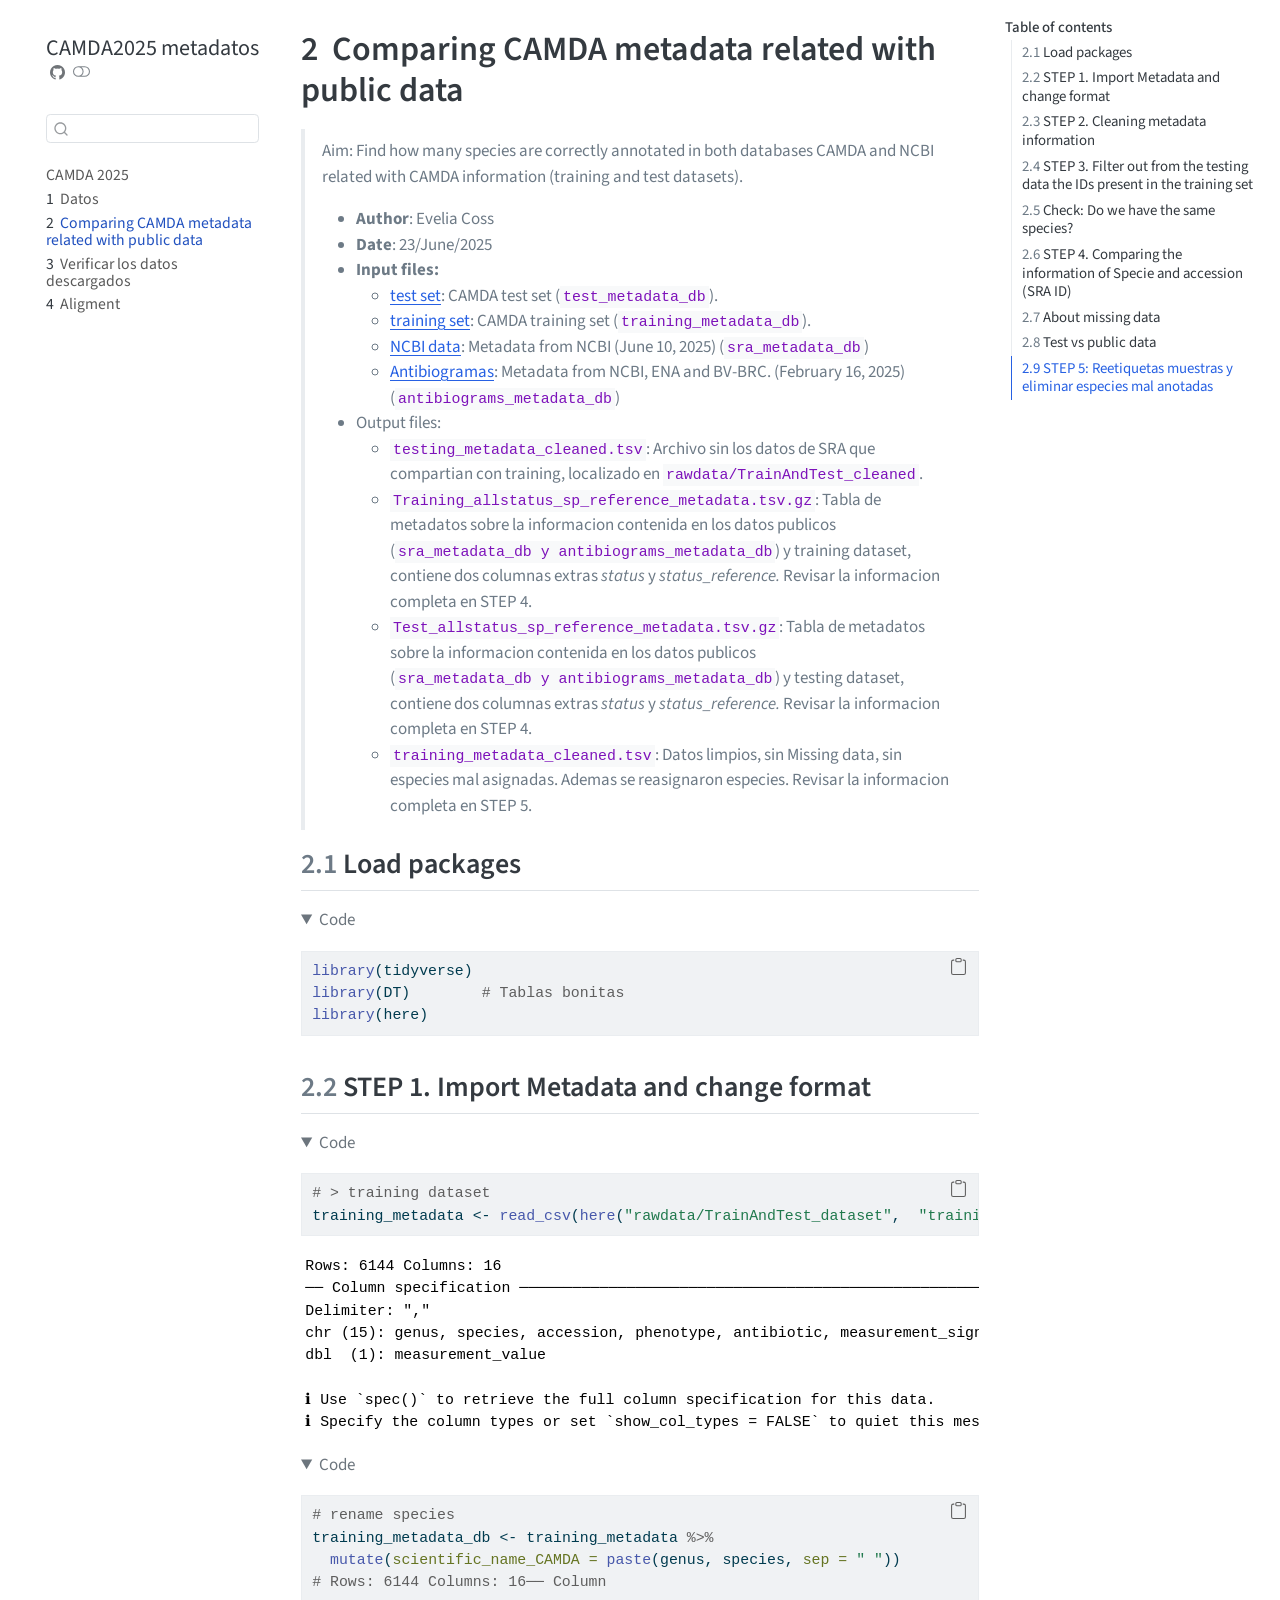
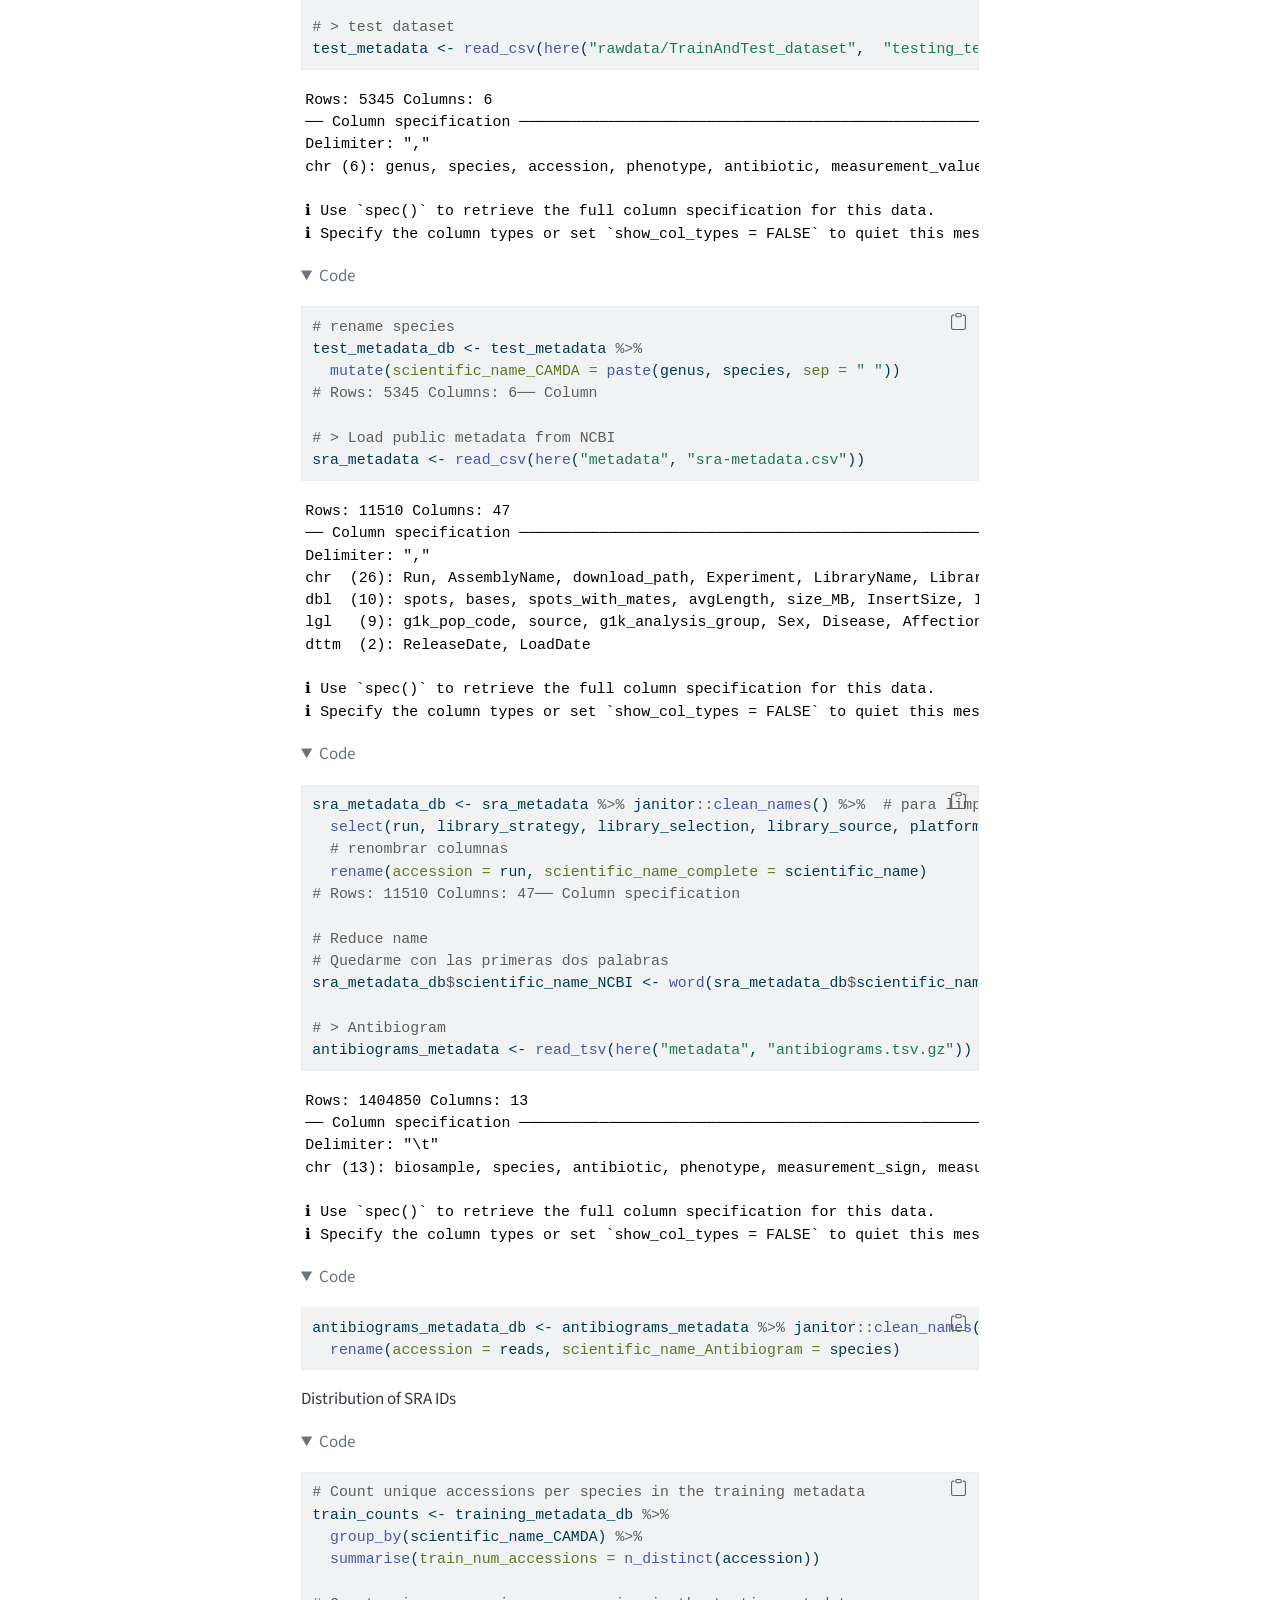
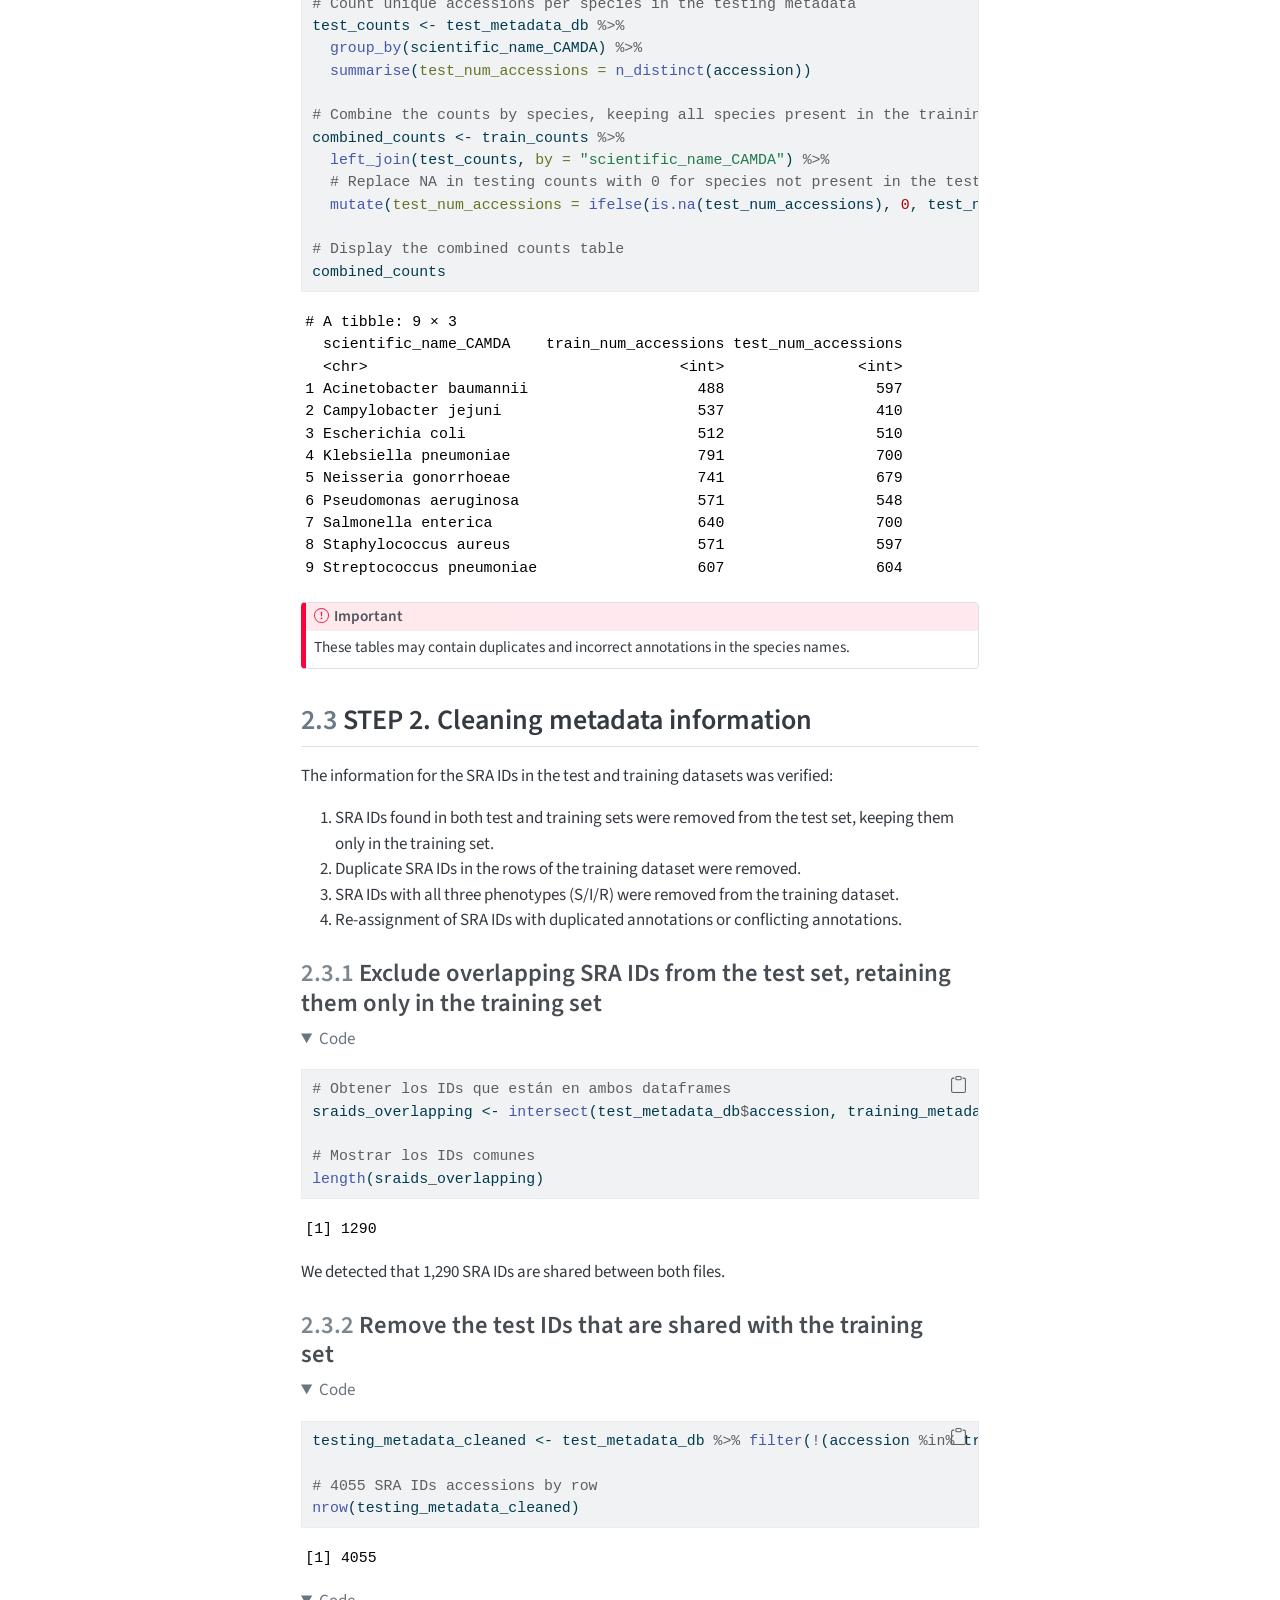
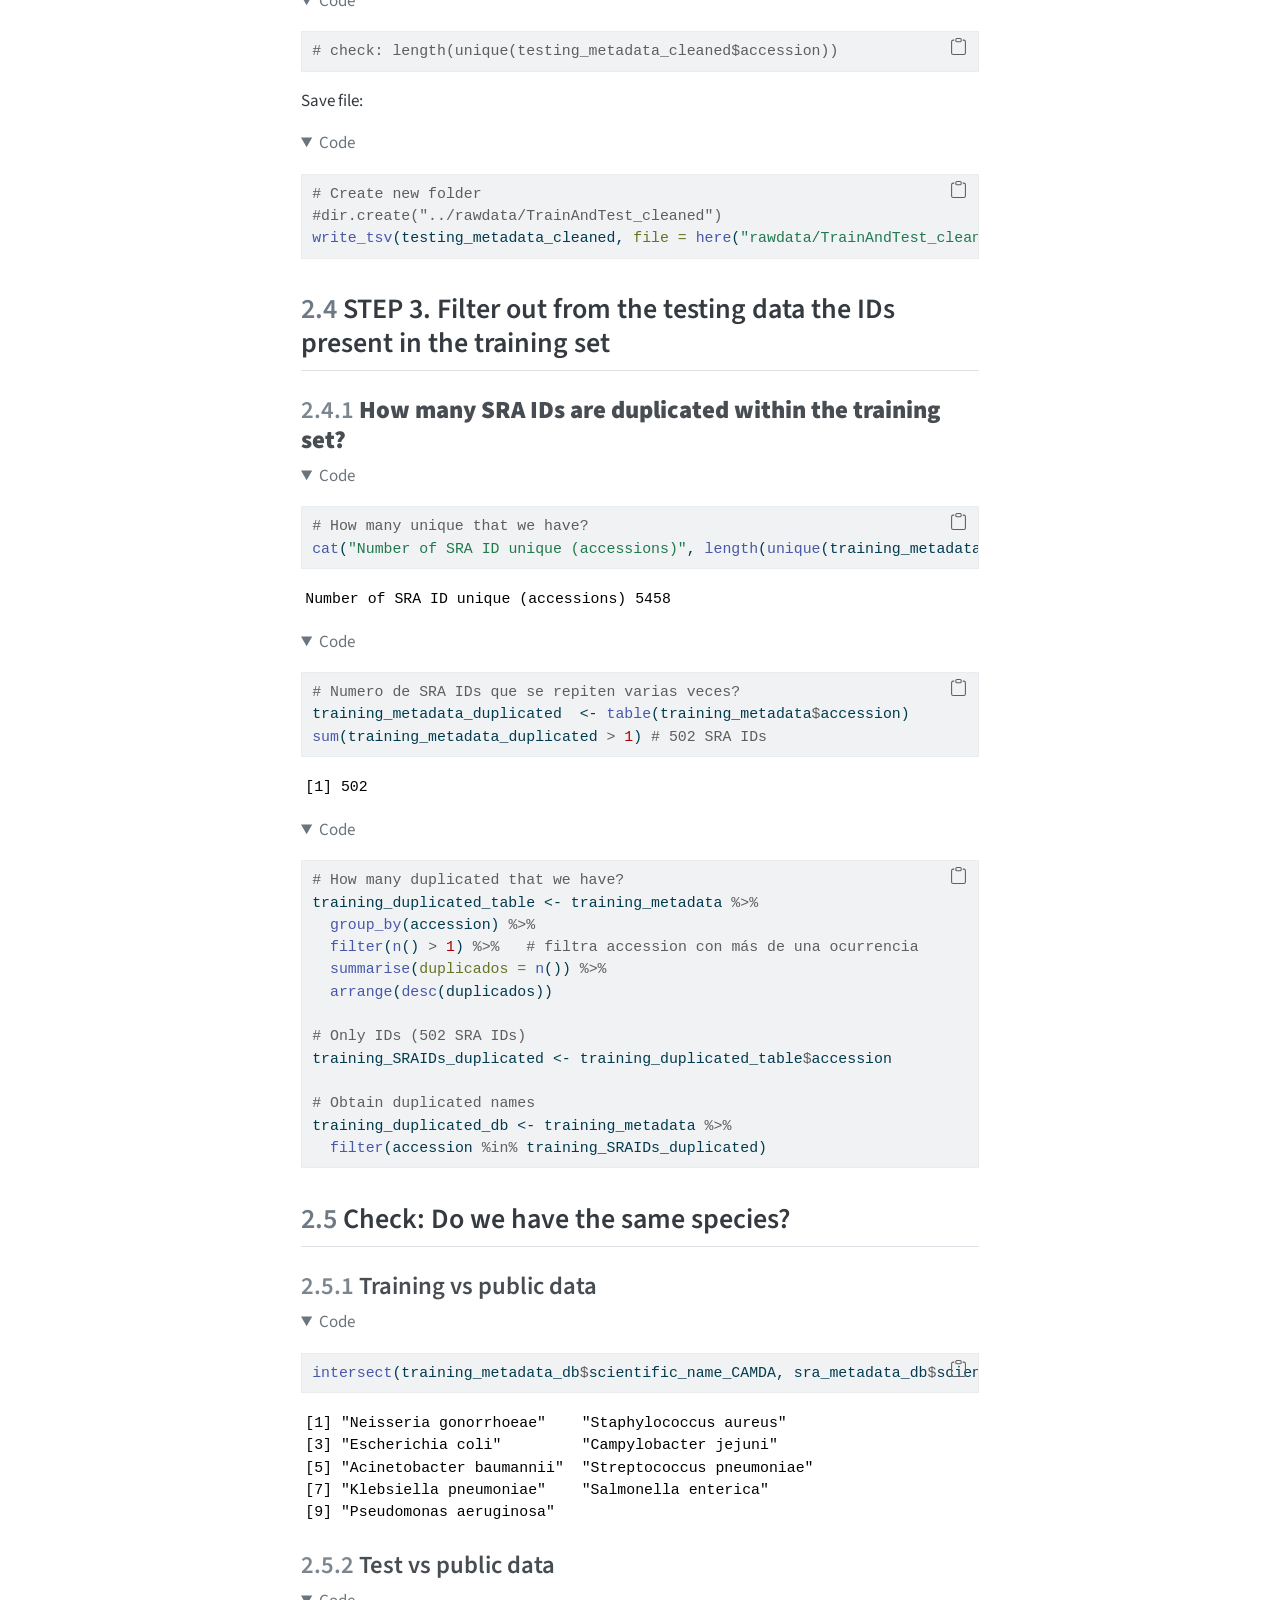
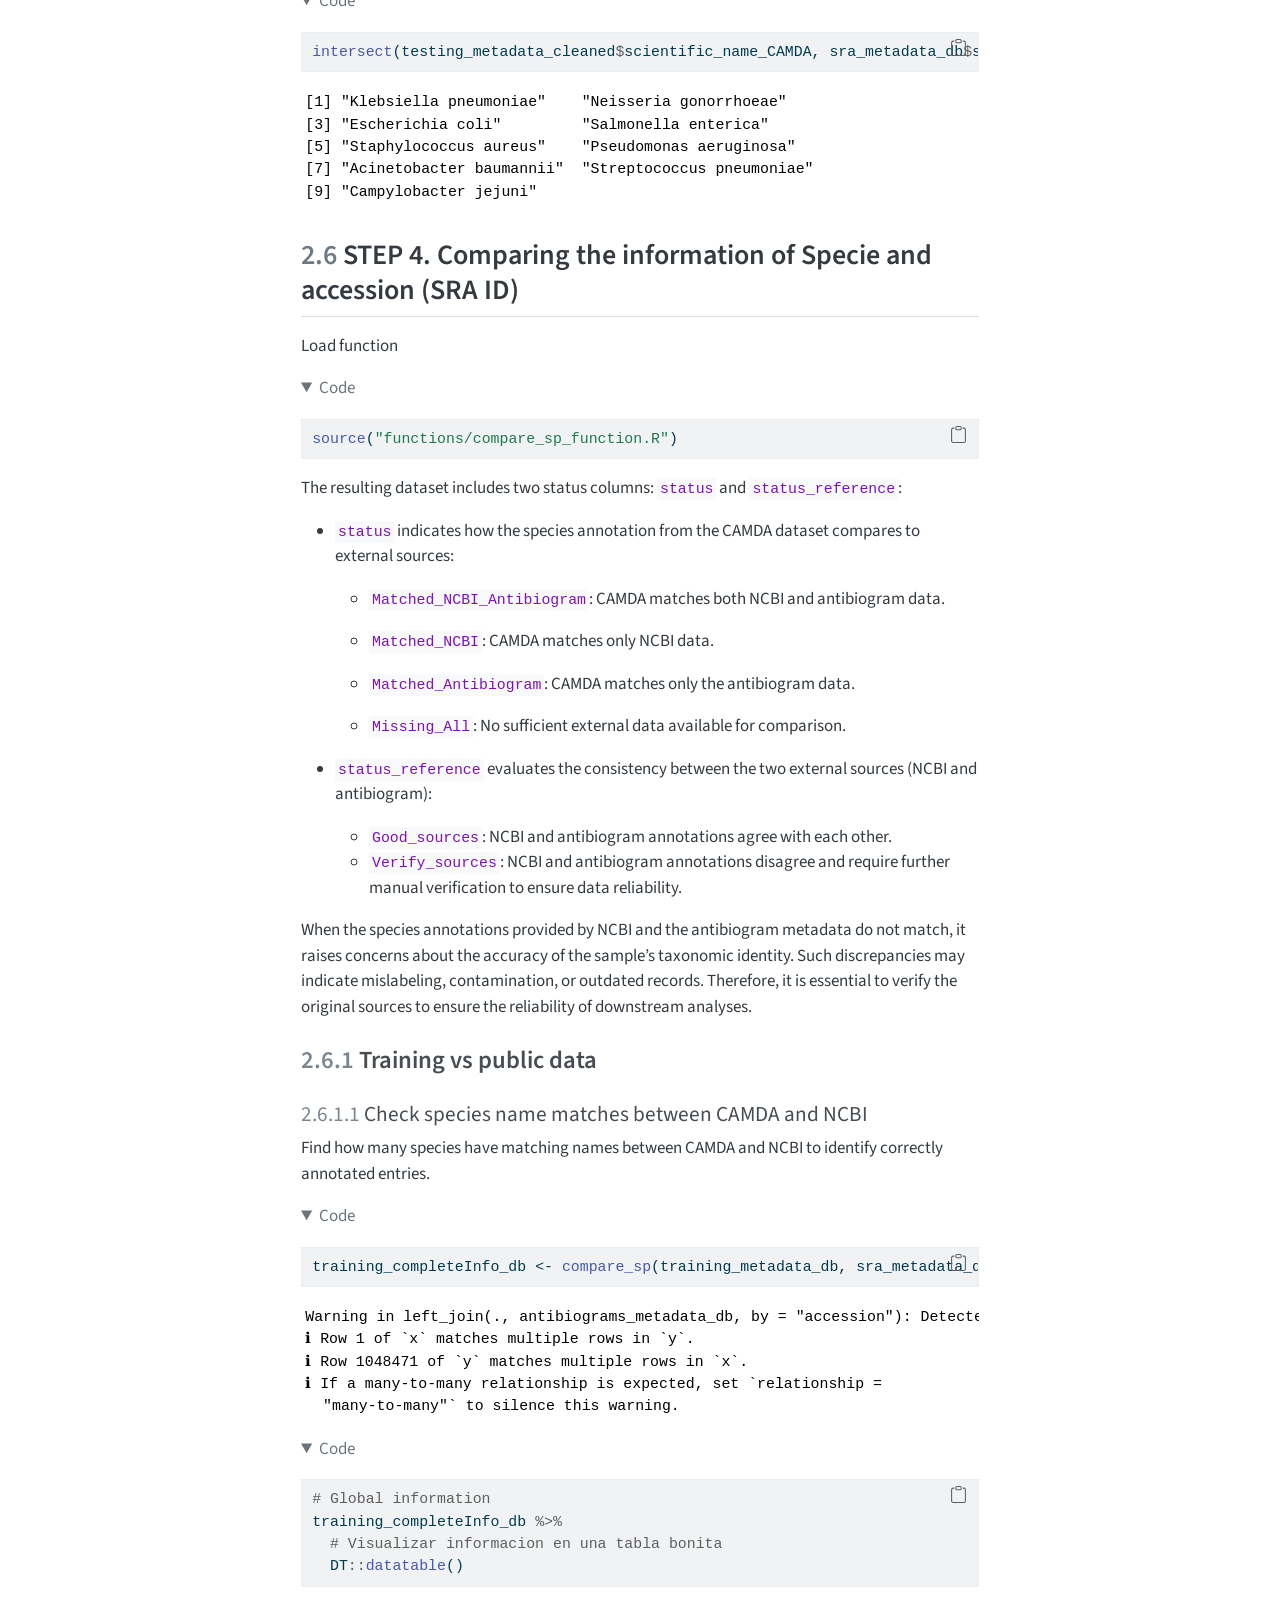
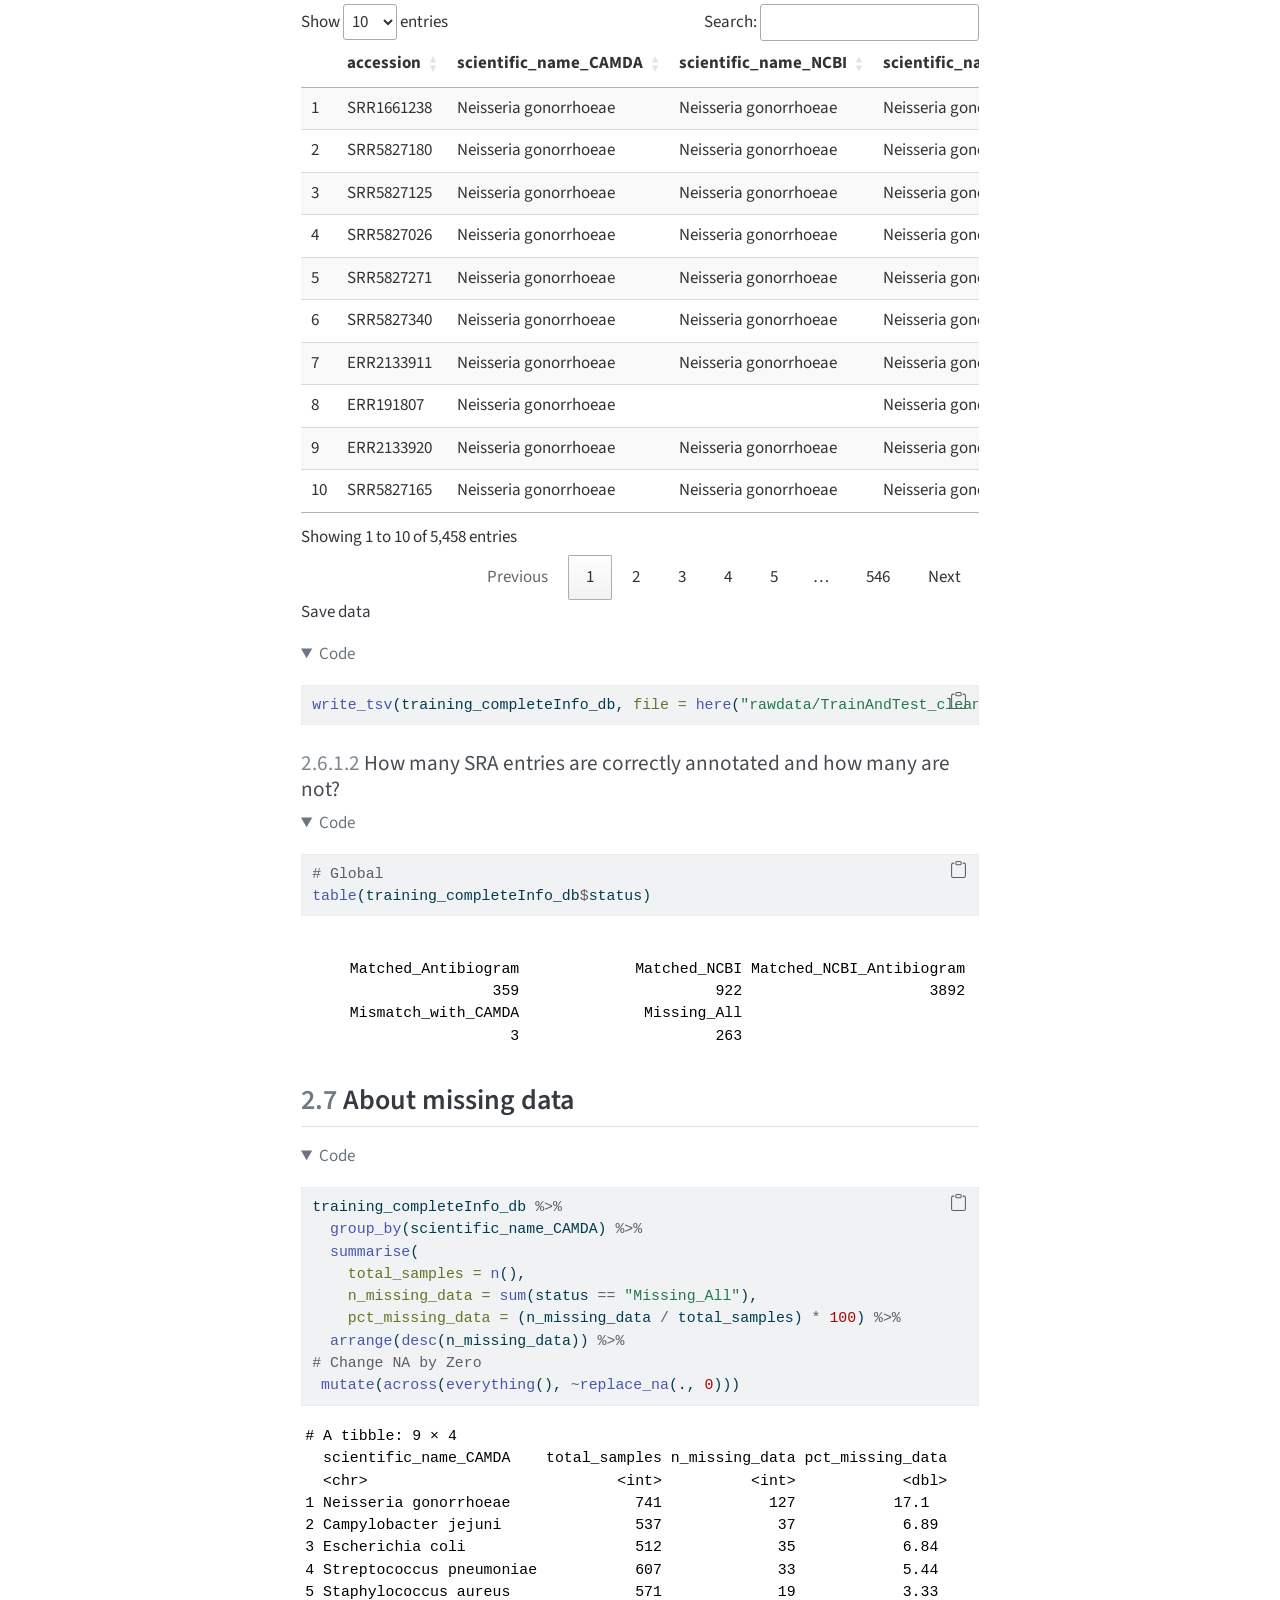
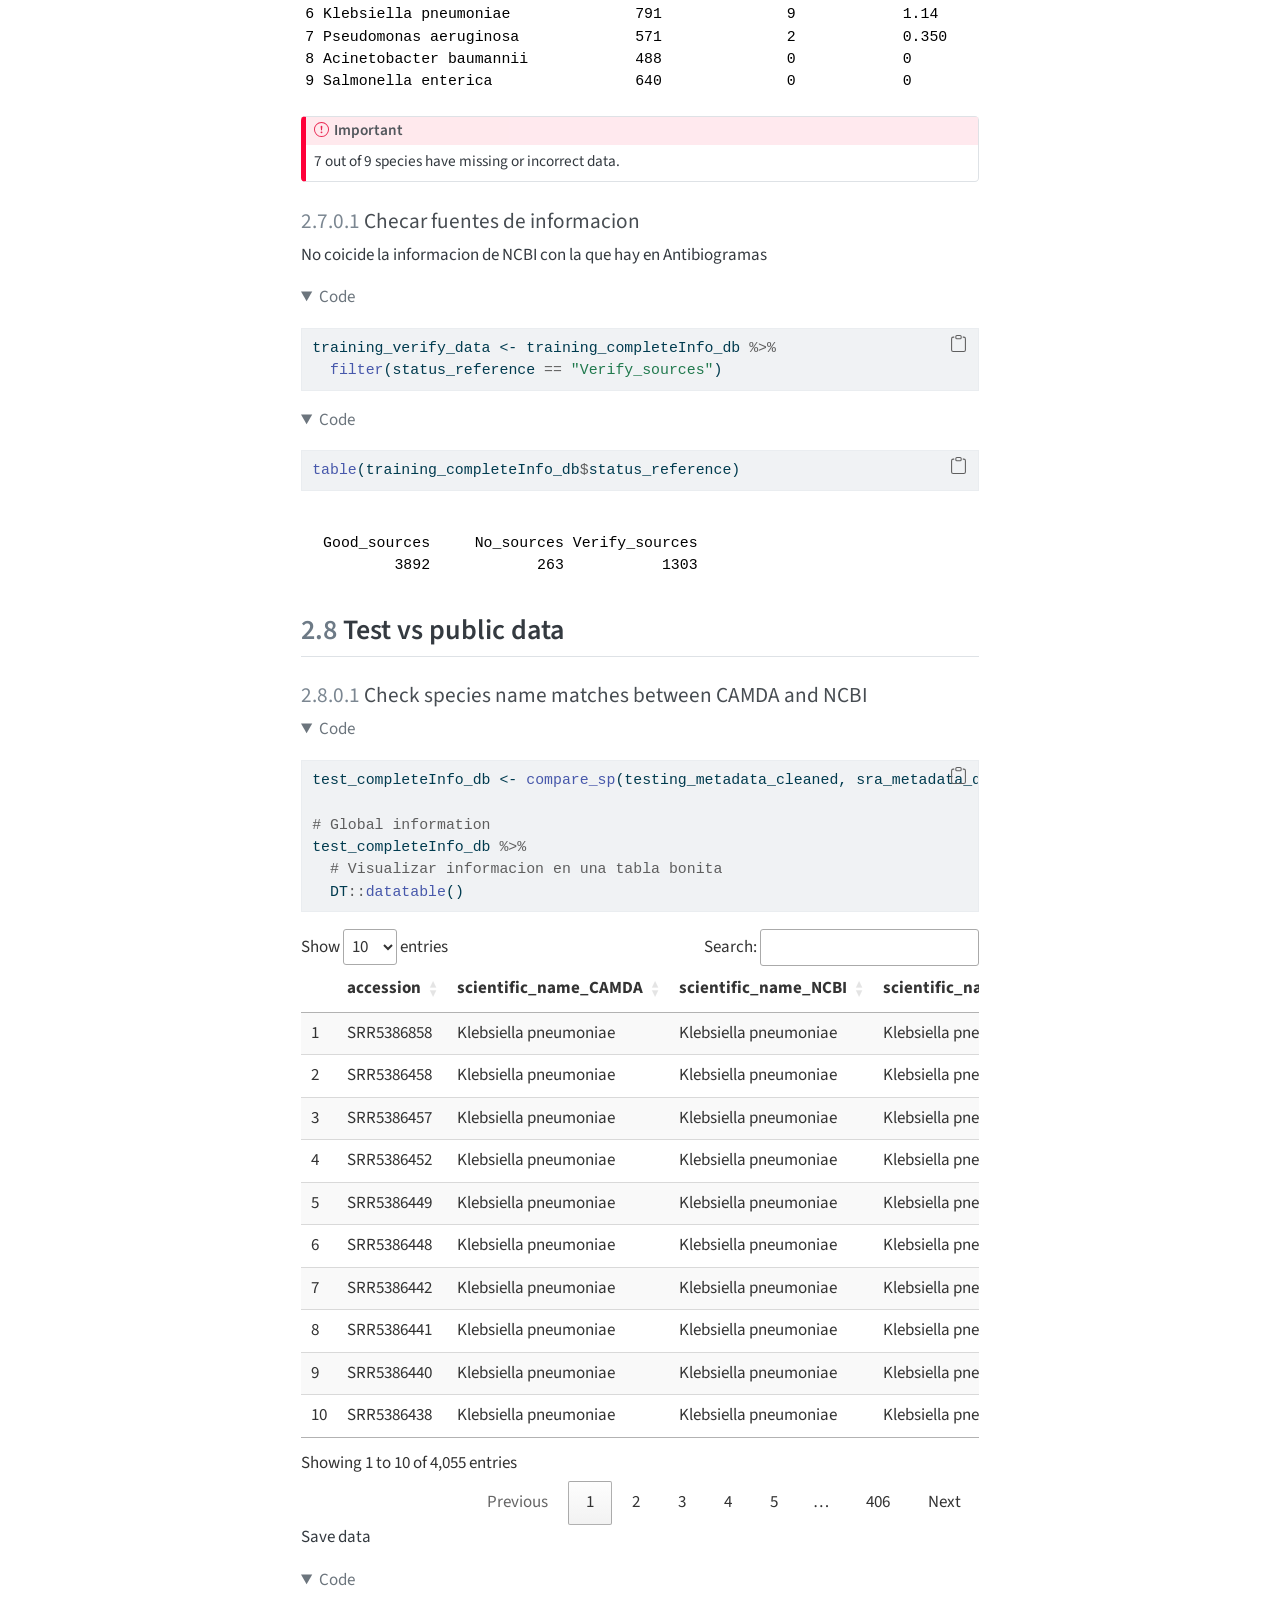
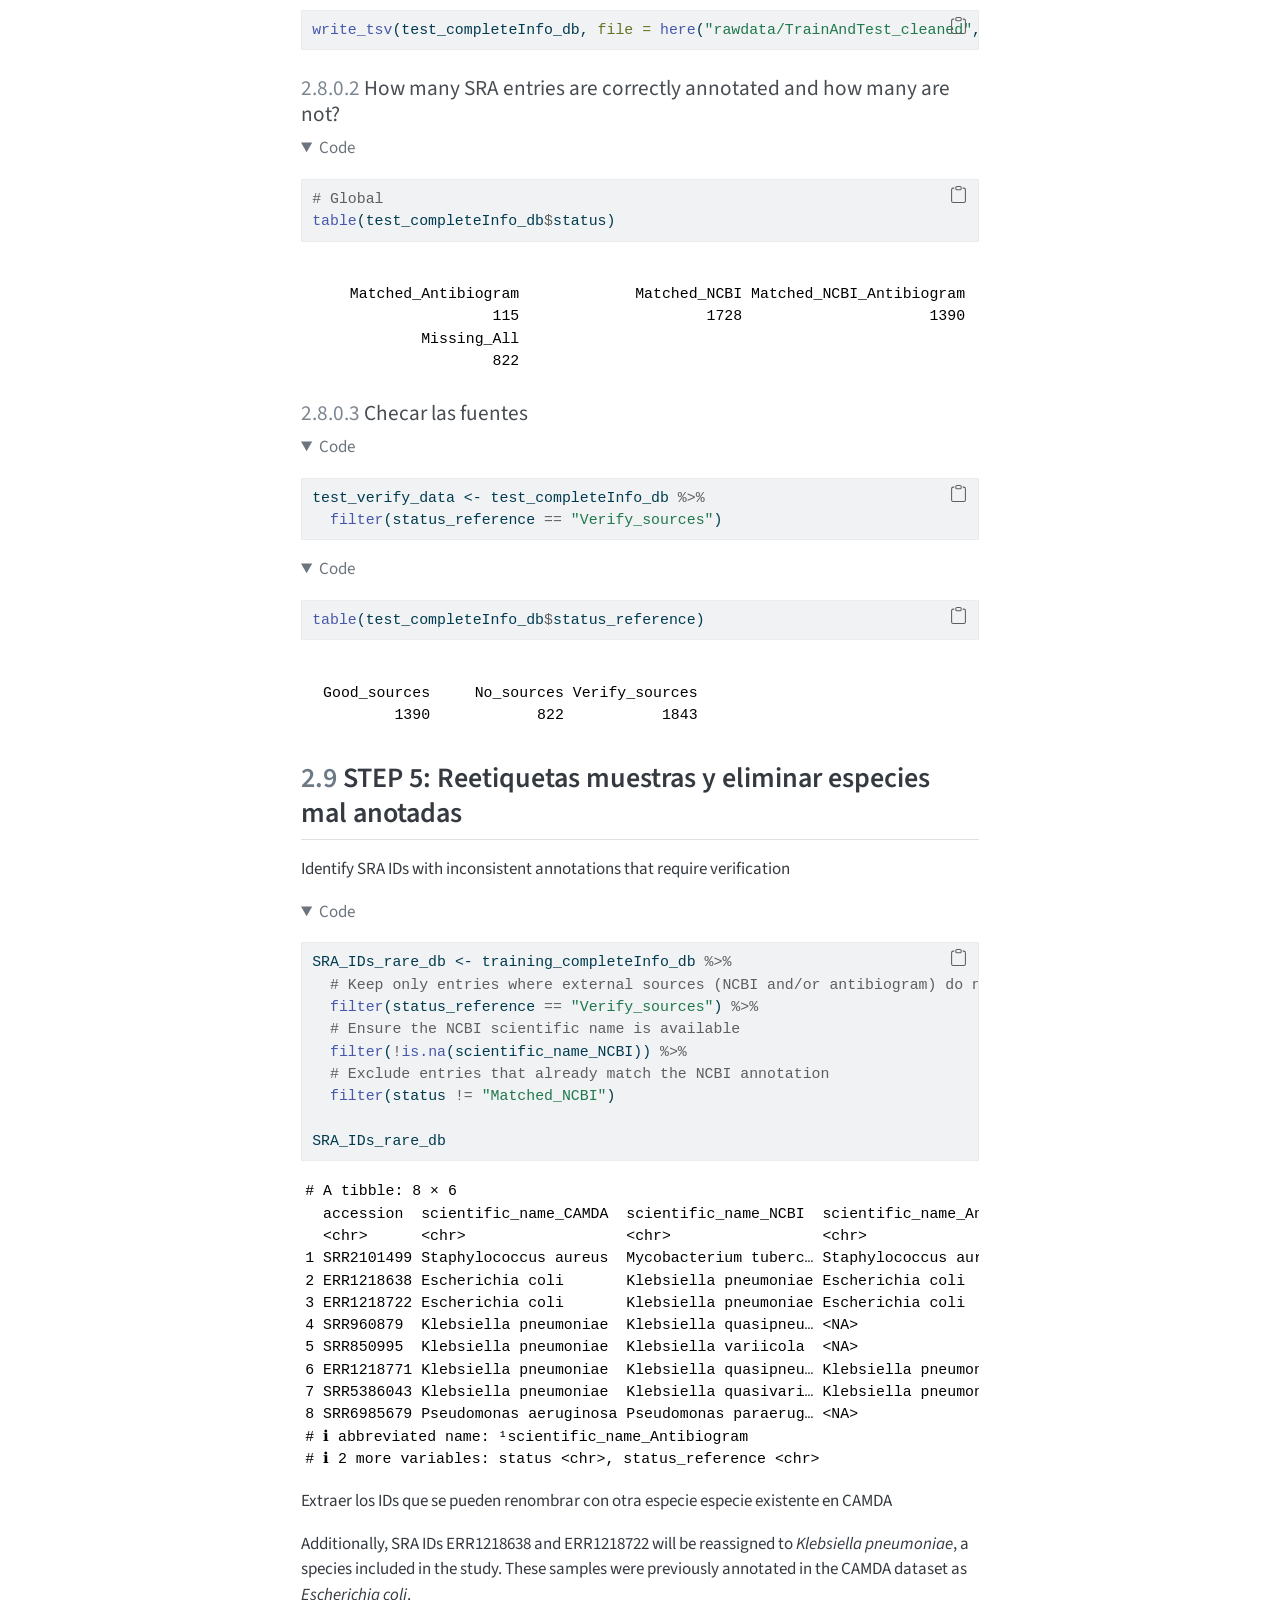
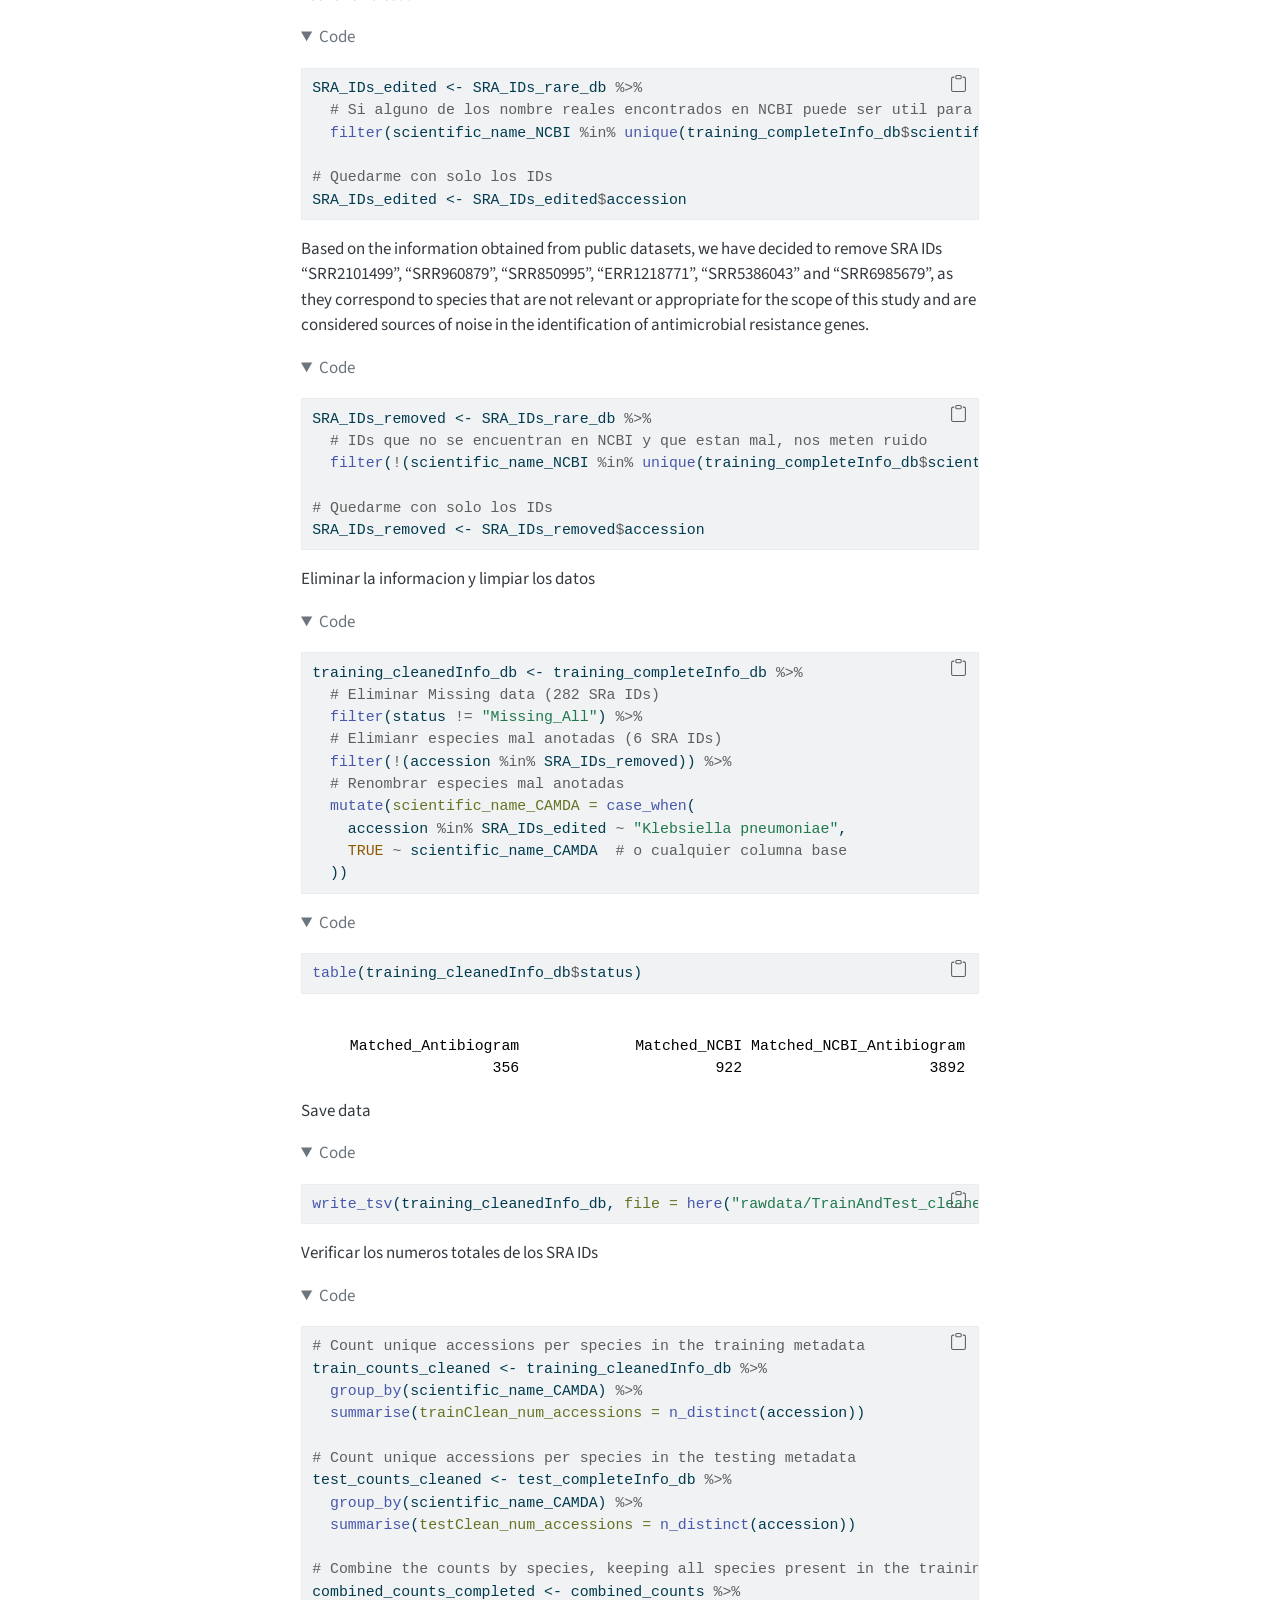
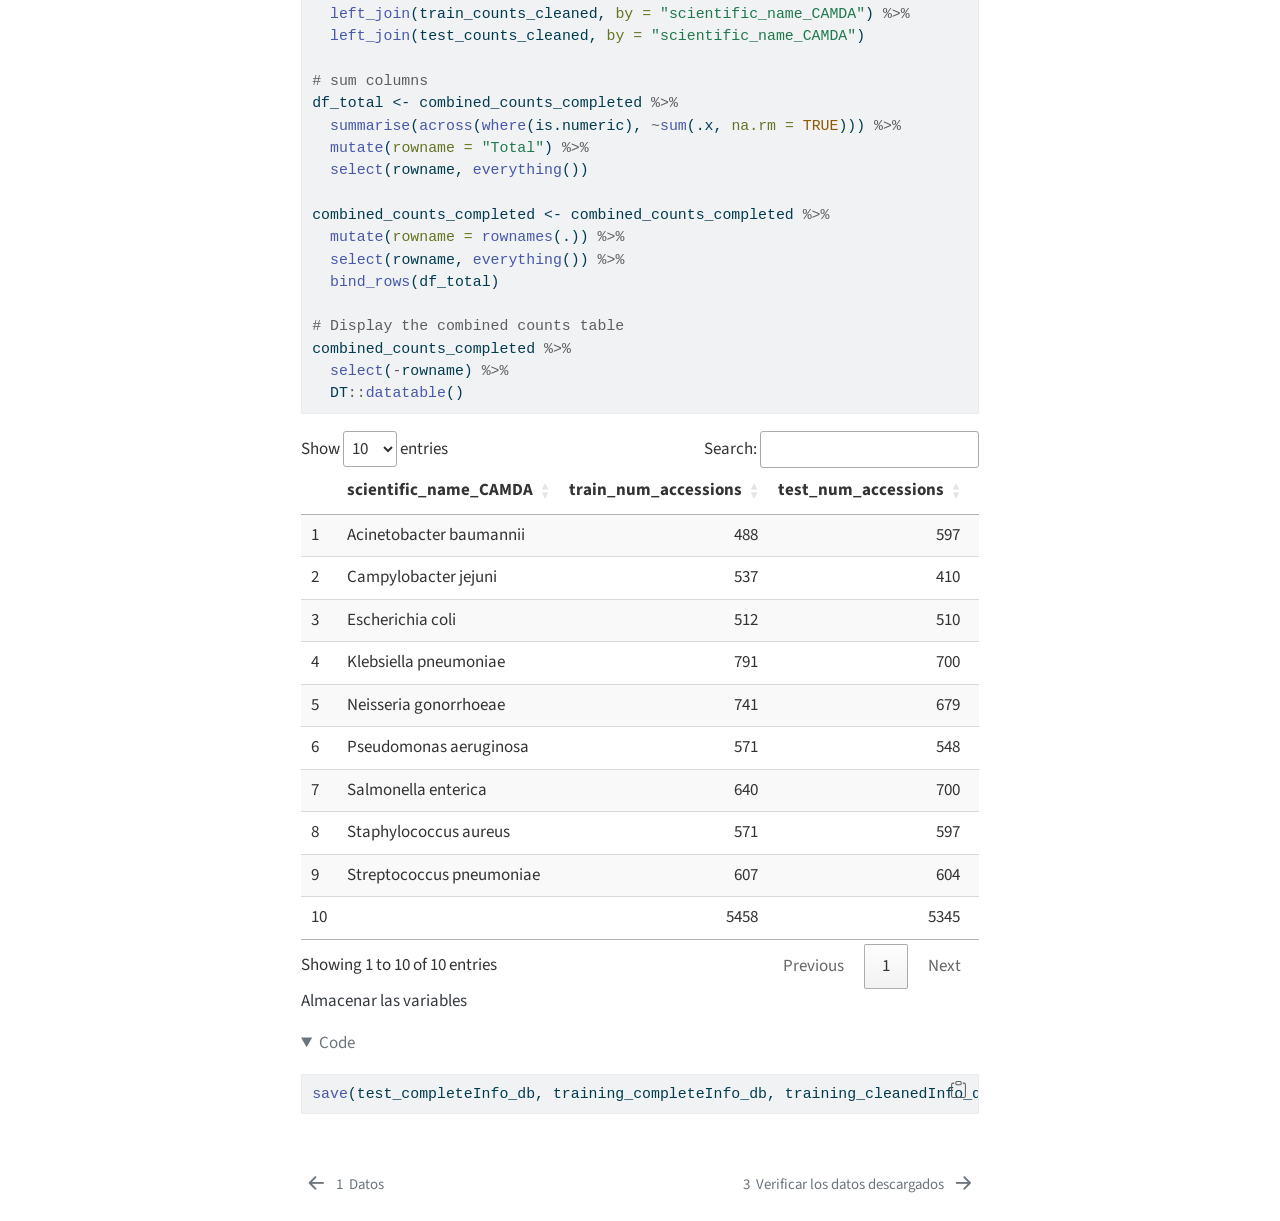
==== commit 0fb44331: "ediciones sobre almacenamiento" ====
--- a/docs/2_Metadata_comparing_CAMDAvsNCBI.html
+++ b/docs/2_Metadata_comparing_CAMDAvsNCBI.html
@@ -7,7 +7,7 @@
 <meta name="viewport" content="width=device-width, initial-scale=1.0, user-scalable=yes">
 
 
-<title>2&nbsp; Comparing CAMDA metadata related with NCBI – CAMDA2025 metadatos</title>
+<title>2&nbsp; Comparing CAMDA metadata related with public data – CAMDA2025 metadatos</title>
 <style>
 code{white-space: pre-wrap;}
 span.smallcaps{font-variant: small-caps;}
@@ -127,7 +127,7 @@
       <button type="button" class="quarto-btn-toggle btn" data-bs-toggle="collapse" role="button" data-bs-target=".quarto-sidebar-collapse-item" aria-controls="quarto-sidebar" aria-expanded="false" aria-label="Toggle sidebar navigation" onclick="if (window.quartoToggleHeadroom) { window.quartoToggleHeadroom(); }">
         <i class="bi bi-layout-text-sidebar-reverse"></i>
       </button>
-        <nav class="quarto-page-breadcrumbs" aria-label="breadcrumb"><ol class="breadcrumb"><li class="breadcrumb-item"><a href="./2_Metadata_comparing_CAMDAvsNCBI.html"><span class="chapter-number">2</span>&nbsp; <span class="chapter-title">Comparing CAMDA metadata related with NCBI</span></a></li></ol></nav>
+        <nav class="quarto-page-breadcrumbs" aria-label="breadcrumb"><ol class="breadcrumb"><li class="breadcrumb-item"><a href="./2_Metadata_comparing_CAMDAvsNCBI.html"><span class="chapter-number">2</span>&nbsp; <span class="chapter-title">Comparing CAMDA metadata related with public data</span></a></li></ol></nav>
         <a class="flex-grow-1" role="navigation" data-bs-toggle="collapse" data-bs-target=".quarto-sidebar-collapse-item" aria-controls="quarto-sidebar" aria-expanded="false" aria-label="Toggle sidebar navigation" onclick="if (window.quartoToggleHeadroom) { window.quartoToggleHeadroom(); }">      
         </a>
       <button type="button" class="btn quarto-search-button" aria-label="Search" onclick="window.quartoOpenSearch();">
@@ -171,13 +171,19 @@
         <li class="sidebar-item">
   <div class="sidebar-item-container"> 
   <a href="./2_Metadata_comparing_CAMDAvsNCBI.html" class="sidebar-item-text sidebar-link active">
- <span class="menu-text"><span class="chapter-number">2</span>&nbsp; <span class="chapter-title">Comparing CAMDA metadata related with NCBI</span></span></a>
+ <span class="menu-text"><span class="chapter-number">2</span>&nbsp; <span class="chapter-title">Comparing CAMDA metadata related with public data</span></span></a>
   </div>
 </li>
         <li class="sidebar-item">
   <div class="sidebar-item-container"> 
   <a href="./3_Download_SRAdata.html" class="sidebar-item-text sidebar-link">
  <span class="menu-text"><span class="chapter-number">3</span>&nbsp; <span class="chapter-title">Verificar los datos descargados</span></span></a>
+  </div>
+</li>
+        <li class="sidebar-item">
+  <div class="sidebar-item-container"> 
+  <a href="./4_Aligment.html" class="sidebar-item-text sidebar-link">
+ <span class="menu-text"><span class="chapter-number">4</span>&nbsp; <span class="chapter-title">Aligment</span></span></a>
   </div>
 </li>
     </ul>
@@ -233,7 +239,7 @@
 
 <header id="title-block-header" class="quarto-title-block default">
 <div class="quarto-title">
-<h1 class="title"><span class="chapter-number">2</span>&nbsp; <span class="chapter-title">Comparing CAMDA metadata related with NCBI</span></h1>
+<h1 class="title"><span class="chapter-number">2</span>&nbsp; <span class="chapter-title">Comparing CAMDA metadata related with public data</span></h1>
 </div>
 
 
@@ -604,8 +610,8 @@
 <span id="cb31-4"><a href="#cb31-4" aria-hidden="true" tabindex="-1"></a>  DT<span class="sc">::</span><span class="fu">datatable</span>()</span></code><button title="Copy to Clipboard" class="code-copy-button"><i class="bi"></i></button></pre></div>
 </details>
 <div class="cell-output-display">
-<div class="datatables html-widget html-fill-item" id="htmlwidget-5531159c796a531cf6f9" style="width:100%;height:auto;"></div>
-<script type="application/json" data-for="htmlwidget-5531159c796a531cf6f9">{"x":{"filter":"none","vertical":false,"data":[["1","2","3","4","5","6","7","8","9","10","11","12","13","14","15","16","17","18","19","20","21","22","23","24","25","26","27","28","29","30","31","32","33","34","35","36","37","38","39","40","41","42","43","44","45","46","47","48","49","50","51","52","53","54","55","56","57","58","59","60","61","62","63","64","65","66","67","68","69","70","71","72","73","74","75","76","77","78","79","80","81","82","83","84","85","86","87","88","89","90","91","92","93","94","95","96","97","98","99","100","101","102","103","104","105","106","107","108","109","110","111","112","113","114","115","116","117","118","119","120","121","122","123","124","125","126","127","128","129","130","131","132","133","134","135","136","137","138","139","140","141","142","143","144","145","146","147","148","149","150","151","152","153","154","155","156","157","158","159","160","161","162","163","164","165","166","167","168","169","170","171","172","173","174","175","176","177","178","179","180","181","182","183","184","185","186","187","188","189","190","191","192","193","194","195","196","197","198","199","200","201","202","203","204","205","206","207","208","209","210","211","212","213","214","215","216","217","218","219","220","221","222","223","224","225","226","227","228","229","230","231","232","233","234","235","236","237","238","239","240","241","242","243","244","245","246","247","248","249","250","251","252","253","254","255","256","257","258","259","260","261","262","263","264","265","266","267","268","269","270","271","272","273","274","275","276","277","278","279","280","281","282","283","284","285","286","287","288","289","290","291","292","293","294","295","296","297","298","299","300","301","302","303","304","305","306","307","308","309","310","311","312","313","314","315","316","317","318","319","320","321","322","323","324","325","326","327","328","329","330","331","332","333","334","335","336","337","338","339","340","341","342","343","344","345","346","347","348","349","350","351","352","353","354","355","356","357","358","359","360","361","362","363","364","365","366","367","368","369","370","371","372","373","374","375","376","377","378","379","380","381","382","383","384","385","386","387","388","389","390","391","392","393","394","395","396","397","398","399","400","401","402","403","404","405","406","407","408","409","410","411","412","413","414","415","416","417","418","419","420","421","422","423","424","425","426","427","428","429","430","431","432","433","434","435","436","437","438","439","440","441","442","443","444","445","446","447","448","449","450","451","452","453","454","455","456","457","458","459","460","461","462","463","464","465","466","467","468","469","470","471","472","473","474","475","476","477","478","479","480","481","482","483","484","485","486","487","488","489","490","491","492","493","494","495","496","497","498","499","500","501","502","503","504","505","506","507","508","509","510","511","512","513","514","515","516","517","518","519","520","521","522","523","524","525","526","527","528","529","530","531","532","533","534","535","536","537","538","539","540","541","542","543","544","545","546","547","548","549","550","551","552","553","554","555","556","557","558","559","560","561","562","563","564","565","566","567","568","569","570","571","572","573","574","575","576","577","578","579","580","581","582","583","584","585","586","587","588","589","590","591","592","593","594","595","596","597","598","599","600","601","602","603","604","605","606","607","608","609","610","611","612","613","614","615","616","617","618","619","620","621","622","623","624","625","626","627","628","629","630","631","632","633","634","635","636","637","638","639","640","641","642","643","644","645","646","647","648","649","650","651","652","653","654","655","656","657","658","659","660","661","662","663","664","665","666","667","668","669","670","671","672","673","674","675","676","677","678","679","680","681","682","683","684","685","686","687","688","689","690","691","692","693","694","695","696","697","698","699","700","701","702","703","704","705","706","707","708","709","710","711","712","713","714","715","716","717","718","719","720","721","722","723","724","725","726","727","728","729","730","731","732","733","734","735","736","737","738","739","740","741","742","743","744","745","746","747","748","749","750","751","752","753","754","755","756","757","758","759","760","761","762","763","764","765","766","767","768","769","770","771","772","773","774","775","776","777","778","779","780","781","782","783","784","785","786","787","788","789","790","791","792","793","794","795","796","797","798","799","800","801","802","803","804","805","806","807","808","809","810","811","812","813","814","815","816","817","818","819","820","821","822","823","824","825","826","827","828","829","830","831","832","833","834","835","836","837","838","839","840","841","842","843","844","845","846","847","848","849","850","851","852","853","854","855","856","857","858","859","860","861","862","863","864","865","866","867","868","869","870","871","872","873","874","875","876","877","878","879","880","881","882","883","884","885","886","887","888","889","890","891","892","893","894","895","896","897","898","899","900","901","902","903","904","905","906","907","908","909","910","911","912","913","914","915","916","917","918","919","920","921","922","923","924","925","926","927","928","929","930","931","932","933","934","935","936","937","938","939","940","941","942","943","944","945","946","947","948","949","950","951","952","953","954","955","956","957","958","959","960","961","962","963","964","965","966","967","968","969","970","971","972","973","974","975","976","977","978","979","980","981","982","983","984","985","986","987","988","989","990","991","992","993","994","995","996","997","998","999","1000","1001","1002","1003","1004","1005","1006","1007","1008","1009","1010","1011","1012","1013","1014","1015","1016","1017","1018","1019","1020","1021","1022","1023","1024","1025","1026","1027","1028","1029","1030","1031","1032","1033","1034","1035","1036","1037","1038","1039","1040","1041","1042","1043","1044","1045","1046","1047","1048","1049","1050","1051","1052","1053","1054","1055","1056","1057","1058","1059","1060","1061","1062","1063","1064","1065","1066","1067","1068","1069","1070","1071","1072","1073","1074","1075","1076","1077","1078","1079","1080","1081","1082","1083","1084","1085","1086","1087","1088","1089","1090","1091","1092","1093","1094","1095","1096","1097","1098","1099","1100","1101","1102","1103","1104","1105","1106","1107","1108","1109","1110","1111","1112","1113","1114","1115","1116","1117","1118","1119","1120","1121","1122","1123","1124","1125","1126","1127","1128","1129","1130","1131","1132","1133","1134","1135","1136","1137","1138","1139","1140","1141","1142","1143","1144","1145","1146","1147","1148","1149","1150","1151","1152","1153","1154","1155","1156","1157","1158","1159","1160","1161","1162","1163","1164","1165","1166","1167","1168","1169","1170","1171","1172","1173","1174","1175","1176","1177","1178","1179","1180","1181","1182","1183","1184","1185","1186","1187","1188","1189","1190","1191","1192","1193","1194","1195","1196","1197","1198","1199","1200","1201","1202","1203","1204","1205","1206","1207","1208","1209","1210","1211","1212","1213","1214","1215","1216","1217","1218","1219","1220","1221","1222","1223","1224","1225","1226","1227","1228","1229","1230","1231","1232","1233","1234","1235","1236","1237","1238","1239","1240","1241","1242","1243","1244","1245","1246","1247","1248","1249","1250","1251","1252","1253","1254","1255","1256","1257","1258","1259","1260","1261","1262","1263","1264","1265","1266","1267","1268","1269","1270","1271","1272","1273","1274","1275","1276","1277","1278","1279","1280","1281","1282","1283","1284","1285","1286","1287","1288","1289","1290","1291","1292","1293","1294","1295","1296","1297","1298","1299","1300","1301","1302","1303","1304","1305","1306","1307","1308","1309","1310","1311","1312","1313","1314","1315","1316","1317","1318","1319","1320","1321","1322","1323","1324","1325","1326","1327","1328","1329","1330","1331","1332","1333","1334","1335","1336","1337","1338","1339","1340","1341","1342","1343","1344","1345","1346","1347","1348","1349","1350","1351","1352","1353","1354","1355","1356","1357","1358","1359","1360","1361","1362","1363","1364","1365","1366","1367","1368","1369","1370","1371","1372","1373","1374","1375","1376","1377","1378","1379","1380","1381","1382","1383","1384","1385","1386","1387","1388","1389","1390","1391","1392","1393","1394","1395","1396","1397","1398","1399","1400","1401","1402","1403","1404","1405","1406","1407","1408","1409","1410","1411","1412","1413","1414","1415","1416","1417","1418","1419","1420","1421","1422","1423","1424","1425","1426","1427","1428","1429","1430","1431","1432","1433","1434","1435","1436","1437","1438","1439","1440","1441","1442","1443","1444","1445","1446","1447","1448","1449","1450","1451","1452","1453","1454","1455","1456","1457","1458","1459","1460","1461","1462","1463","1464","1465","1466","1467","1468","1469","1470","1471","1472","1473","1474","1475","1476","1477","1478","1479","1480","1481","1482","1483","1484","1485","1486","1487","1488","1489","1490","1491","1492","1493","1494","1495","1496","1497","1498","1499","1500","1501","1502","1503","1504","1505","1506","1507","1508","1509","1510","1511","1512","1513","1514","1515","1516","1517","1518","1519","1520","1521","1522","1523","1524","1525","1526","1527","1528","1529","1530","1531","1532","1533","1534","1535","1536","1537","1538","1539","1540","1541","1542","1543","1544","1545","1546","1547","1548","1549","1550","1551","1552","1553","1554","1555","1556","1557","1558","1559","1560","1561","1562","1563","1564","1565","1566","1567","1568","1569","1570","1571","1572","1573","1574","1575","1576","1577","1578","1579","1580","1581","1582","1583","1584","1585","1586","1587","1588","1589","1590","1591","1592","1593","1594","1595","1596","1597","1598","1599","1600","1601","1602","1603","1604","1605","1606","1607","1608","1609","1610","1611","1612","1613","1614","1615","1616","1617","1618","1619","1620","1621","1622","1623","1624","1625","1626","1627","1628","1629","1630","1631","1632","1633","1634","1635","1636","1637","1638","1639","1640","1641","1642","1643","1644","1645","1646","1647","1648","1649","1650","1651","1652","1653","1654","1655","1656","1657","1658","1659","1660","1661","1662","1663","1664","1665","1666","1667","1668","1669","1670","1671","1672","1673","1674","1675","1676","1677","1678","1679","1680","1681","1682","1683","1684","1685","1686","1687","1688","1689","1690","1691","1692","1693","1694","1695","1696","1697","1698","1699","1700","1701","1702","1703","1704","1705","1706","1707","1708","1709","1710","1711","1712","1713","1714","1715","1716","1717","1718","1719","1720","1721","1722","1723","1724","1725","1726","1727","1728","1729","1730","1731","1732","1733","1734","1735","1736","1737","1738","1739","1740","1741","1742","1743","1744","1745","1746","1747","1748","1749","1750","1751","1752","1753","1754","1755","1756","1757","1758","1759","1760","1761","1762","1763","1764","1765","1766","1767","1768","1769","1770","1771","1772","1773","1774","1775","1776","1777","1778","1779","1780","1781","1782","1783","1784","1785","1786","1787","1788","1789","1790","1791","1792","1793","1794","1795","1796","1797","1798","1799","1800","1801","1802","1803","1804","1805","1806","1807","1808","1809","1810","1811","1812","1813","1814","1815","1816","1817","1818","1819","1820","1821","1822","1823","1824","1825","1826","1827","1828","1829","1830","1831","1832","1833","1834","1835","1836","1837","1838","1839","1840","1841","1842","1843","1844","1845","1846","1847","1848","1849","1850","1851","1852","1853","1854","1855","1856","1857","1858","1859","1860","1861","1862","1863","1864","1865","1866","1867","1868","1869","1870","1871","1872","1873","1874","1875","1876","1877","1878","1879","1880","1881","1882","1883","1884","1885","1886","1887","1888","1889","1890","1891","1892","1893","1894","1895","1896","1897","1898","1899","1900","1901","1902","1903","1904","1905","1906","1907","1908","1909","1910","1911","1912","1913","1914","1915","1916","1917","1918","1919","1920","1921","1922","1923","1924","1925","1926","1927","1928","1929","1930","1931","1932","1933","1934","1935","1936","1937","1938","1939","1940","1941","1942","1943","1944","1945","1946","1947","1948","1949","1950","1951","1952","1953","1954","1955","1956","1957","1958","1959","1960","1961","1962","1963","1964","1965","1966","1967","1968","1969","1970","1971","1972","1973","1974","1975","1976","1977","1978","1979","1980","1981","1982","1983","1984","1985","1986","1987","1988","1989","1990","1991","1992","1993","1994","1995","1996","1997","1998","1999","2000","2001","2002","2003","2004","2005","2006","2007","2008","2009","2010","2011","2012","2013","2014","2015","2016","2017","2018","2019","2020","2021","2022","2023","2024","2025","2026","2027","2028","2029","2030","2031","2032","2033","2034","2035","2036","2037","2038","2039","2040","2041","2042","2043","2044","2045","2046","2047","2048","2049","2050","2051","2052","2053","2054","2055","2056","2057","2058","2059","2060","2061","2062","2063","2064","2065","2066","2067","2068","2069","2070","2071","2072","2073","2074","2075","2076","2077","2078","2079","2080","2081","2082","2083","2084","2085","2086","2087","2088","2089","2090","2091","2092","2093","2094","2095","2096","2097","2098","2099","2100","2101","2102","2103","2104","2105","2106","2107","2108","2109","2110","2111","2112","2113","2114","2115","2116","2117","2118","2119","2120","2121","2122","2123","2124","2125","2126","2127","2128","2129","2130","2131","2132","2133","2134","2135","2136","2137","2138","2139","2140","2141","2142","2143","2144","2145","2146","2147","2148","2149","2150","2151","2152","2153","2154","2155","2156","2157","2158","2159","2160","2161","2162","2163","2164","2165","2166","2167","2168","2169","2170","2171","2172","2173","2174","2175","2176","2177","2178","2179","2180","2181","2182","2183","2184","2185","2186","2187","2188","2189","2190","2191","2192","2193","2194","2195","2196","2197","2198","2199","2200","2201","2202","2203","2204","2205","2206","2207","2208","2209","2210","2211","2212","2213","2214","2215","2216","2217","2218","2219","2220","2221","2222","2223","2224","2225","2226","2227","2228","2229","2230","2231","2232","2233","2234","2235","2236","2237","2238","2239","2240","2241","2242","2243","2244","2245","2246","2247","2248","2249","2250","2251","2252","2253","2254","2255","2256","2257","2258","2259","2260","2261","2262","2263","2264","2265","2266","2267","2268","2269","2270","2271","2272","2273","2274","2275","2276","2277","2278","2279","2280","2281","2282","2283","2284","2285","2286","2287","2288","2289","2290","2291","2292","2293","2294","2295","2296","2297","2298","2299","2300","2301","2302","2303","2304","2305","2306","2307","2308","2309","2310","2311","2312","2313","2314","2315","2316","2317","2318","2319","2320","2321","2322","2323","2324","2325","2326","2327","2328","2329","2330","2331","2332","2333","2334","2335","2336","2337","2338","2339","2340","2341","2342","2343","2344","2345","2346","2347","2348","2349","2350","2351","2352","2353","2354","2355","2356","2357","2358","2359","2360","2361","2362","2363","2364","2365","2366","2367","2368","2369","2370","2371","2372","2373","2374","2375","2376","2377","2378","2379","2380","2381","2382","2383","2384","2385","2386","2387","2388","2389","2390","2391","2392","2393","2394","2395","2396","2397","2398","2399","2400","2401","2402","2403","2404","2405","2406","2407","2408","2409","2410","2411","2412","2413","2414","2415","2416","2417","2418","2419","2420","2421","2422","2423","2424","2425","2426","2427","2428","2429","2430","2431","2432","2433","2434","2435","2436","2437","2438","2439","2440","2441","2442","2443","2444","2445","2446","2447","2448","2449","2450","2451","2452","2453","2454","2455","2456","2457","2458","2459","2460","2461","2462","2463","2464","2465","2466","2467","2468","2469","2470","2471","2472","2473","2474","2475","2476","2477","2478","2479","2480","2481","2482","2483","2484","2485","2486","2487","2488","2489","2490","2491","2492","2493","2494","2495","2496","2497","2498","2499","2500","2501","2502","2503","2504","2505","2506","2507","2508","2509","2510","2511","2512","2513","2514","2515","2516","2517","2518","2519","2520","2521","2522","2523","2524","2525","2526","2527","2528","2529","2530","2531","2532","2533","2534","2535","2536","2537","2538","2539","2540","2541","2542","2543","2544","2545","2546","2547","2548","2549","2550","2551","2552","2553","2554","2555","2556","2557","2558","2559","2560","2561","2562","2563","2564","2565","2566","2567","2568","2569","2570","2571","2572","2573","2574","2575","2576","2577","2578","2579","2580","2581","2582","2583","2584","2585","2586","2587","2588","2589","2590","2591","2592","2593","2594","2595","2596","2597","2598","2599","2600","2601","2602","2603","2604","2605","2606","2607","2608","2609","2610","2611","2612","2613","2614","2615","2616","2617","2618","2619","2620","2621","2622","2623","2624","2625","2626","2627","2628","2629","2630","2631","2632","2633","2634","2635","2636","2637","2638","2639","2640","2641","2642","2643","2644","2645","2646","2647","2648","2649","2650","2651","2652","2653","2654","2655","2656","2657","2658","2659","2660","2661","2662","2663","2664","2665","2666","2667","2668","2669","2670","2671","2672","2673","2674","2675","2676","2677","2678","2679","2680","2681","2682","2683","2684","2685","2686","2687","2688","2689","2690","2691","2692","2693","2694","2695","2696","2697","2698","2699","2700","2701","2702","2703","2704","2705","2706","2707","2708","2709","2710","2711","2712","2713","2714","2715","2716","2717","2718","2719","2720","2721","2722","2723","2724","2725","2726","2727","2728","2729","2730","2731","2732","2733","2734","2735","2736","2737","2738","2739","2740","2741","2742","2743","2744","2745","2746","2747","2748","2749","2750","2751","2752","2753","2754","2755","2756","2757","2758","2759","2760","2761","2762","2763","2764","2765","2766","2767","2768","2769","2770","2771","2772","2773","2774","2775","2776","2777","2778","2779","2780","2781","2782","2783","2784","2785","2786","2787","2788","2789","2790","2791","2792","2793","2794","2795","2796","2797","2798","2799","2800","2801","2802","2803","2804","2805","2806","2807","2808","2809","2810","2811","2812","2813","2814","2815","2816","2817","2818","2819","2820","2821","2822","2823","2824","2825","2826","2827","2828","2829","2830","2831","2832","2833","2834","2835","2836","2837","2838","2839","2840","2841","2842","2843","2844","2845","2846","2847","2848","2849","2850","2851","2852","2853","2854","2855","2856","2857","2858","2859","2860","2861","2862","2863","2864","2865","2866","2867","2868","2869","2870","2871","2872","2873","2874","2875","2876","2877","2878","2879","2880","2881","2882","2883","2884","2885","2886","2887","2888","2889","2890","2891","2892","2893","2894","2895","2896","2897","2898","2899","2900","2901","2902","2903","2904","2905","2906","2907","2908","2909","2910","2911","2912","2913","2914","2915","2916","2917","2918","2919","2920","2921","2922","2923","2924","2925","2926","2927","2928","2929","2930","2931","2932","2933","2934","2935","2936","2937","2938","2939","2940","2941","2942","2943","2944","2945","2946","2947","2948","2949","2950","2951","2952","2953","2954","2955","2956","2957","2958","2959","2960","2961","2962","2963","2964","2965","2966","2967","2968","2969","2970","2971","2972","2973","2974","2975","2976","2977","2978","2979","2980","2981","2982","2983","2984","2985","2986","2987","2988","2989","2990","2991","2992","2993","2994","2995","2996","2997","2998","2999","3000","3001","3002","3003","3004","3005","3006","3007","3008","3009","3010","3011","3012","3013","3014","3015","3016","3017","3018","3019","3020","3021","3022","3023","3024","3025","3026","3027","3028","3029","3030","3031","3032","3033","3034","3035","3036","3037","3038","3039","3040","3041","3042","3043","3044","3045","3046","3047","3048","3049","3050","3051","3052","3053","3054","3055","3056","3057","3058","3059","3060","3061","3062","3063","3064","3065","3066","3067","3068","3069","3070","3071","3072","3073","3074","3075","3076","3077","3078","3079","3080","3081","3082","3083","3084","3085","3086","3087","3088","3089","3090","3091","3092","3093","3094","3095","3096","3097","3098","3099","3100","3101","3102","3103","3104","3105","3106","3107","3108","3109","3110","3111","3112","3113","3114","3115","3116","3117","3118","3119","3120","3121","3122","3123","3124","3125","3126","3127","3128","3129","3130","3131","3132","3133","3134","3135","3136","3137","3138","3139","3140","3141","3142","3143","3144","3145","3146","3147","3148","3149","3150","3151","3152","3153","3154","3155","3156","3157","3158","3159","3160","3161","3162","3163","3164","3165","3166","3167","3168","3169","3170","3171","3172","3173","3174","3175","3176","3177","3178","3179","3180","3181","3182","3183","3184","3185","3186","3187","3188","3189","3190","3191","3192","3193","3194","3195","3196","3197","3198","3199","3200","3201","3202","3203","3204","3205","3206","3207","3208","3209","3210","3211","3212","3213","3214","3215","3216","3217","3218","3219","3220","3221","3222","3223","3224","3225","3226","3227","3228","3229","3230","3231","3232","3233","3234","3235","3236","3237","3238","3239","3240","3241","3242","3243","3244","3245","3246","3247","3248","3249","3250","3251","3252","3253","3254","3255","3256","3257","3258","3259","3260","3261","3262","3263","3264","3265","3266","3267","3268","3269","3270","3271","3272","3273","3274","3275","3276","3277","3278","3279","3280","3281","3282","3283","3284","3285","3286","3287","3288","3289","3290","3291","3292","3293","3294","3295","3296","3297","3298","3299","3300","3301","3302","3303","3304","3305","3306","3307","3308","3309","3310","3311","3312","3313","3314","3315","3316","3317","3318","3319","3320","3321","3322","3323","3324","3325","3326","3327","3328","3329","3330","3331","3332","3333","3334","3335","3336","3337","3338","3339","3340","3341","3342","3343","3344","3345","3346","3347","3348","3349","3350","3351","3352","3353","3354","3355","3356","3357","3358","3359","3360","3361","3362","3363","3364","3365","3366","3367","3368","3369","3370","3371","3372","3373","3374","3375","3376","3377","3378","3379","3380","3381","3382","3383","3384","3385","3386","3387","3388","3389","3390","3391","3392","3393","3394","3395","3396","3397","3398","3399","3400","3401","3402","3403","3404","3405","3406","3407","3408","3409","3410","3411","3412","3413","3414","3415","3416","3417","3418","3419","3420","3421","3422","3423","3424","3425","3426","3427","3428","3429","3430","3431","3432","3433","3434","3435","3436","3437","3438","3439","3440","3441","3442","3443","3444","3445","3446","3447","3448","3449","3450","3451","3452","3453","3454","3455","3456","3457","3458","3459","3460","3461","3462","3463","3464","3465","3466","3467","3468","3469","3470","3471","3472","3473","3474","3475","3476","3477","3478","3479","3480","3481","3482","3483","3484","3485","3486","3487","3488","3489","3490","3491","3492","3493","3494","3495","3496","3497","3498","3499","3500","3501","3502","3503","3504","3505","3506","3507","3508","3509","3510","3511","3512","3513","3514","3515","3516","3517","3518","3519","3520","3521","3522","3523","3524","3525","3526","3527","3528","3529","3530","3531","3532","3533","3534","3535","3536","3537","3538","3539","3540","3541","3542","3543","3544","3545","3546","3547","3548","3549","3550","3551","3552","3553","3554","3555","3556","3557","3558","3559","3560","3561","3562","3563","3564","3565","3566","3567","3568","3569","3570","3571","3572","3573","3574","3575","3576","3577","3578","3579","3580","3581","3582","3583","3584","3585","3586","3587","3588","3589","3590","3591","3592","3593","3594","3595","3596","3597","3598","3599","3600","3601","3602","3603","3604","3605","3606","3607","3608","3609","3610","3611","3612","3613","3614","3615","3616","3617","3618","3619","3620","3621","3622","3623","3624","3625","3626","3627","3628","3629","3630","3631","3632","3633","3634","3635","3636","3637","3638","3639","3640","3641","3642","3643","3644","3645","3646","3647","3648","3649","3650","3651","3652","3653","3654","3655","3656","3657","3658","3659","3660","3661","3662","3663","3664","3665","3666","3667","3668","3669","3670","3671","3672","3673","3674","3675","3676","3677","3678","3679","3680","3681","3682","3683","3684","3685","3686","3687","3688","3689","3690","3691","3692","3693","3694","3695","3696","3697","3698","3699","3700","3701","3702","3703","3704","3705","3706","3707","3708","3709","3710","3711","3712","3713","3714","3715","3716","3717","3718","3719","3720","3721","3722","3723","3724","3725","3726","3727","3728","3729","3730","3731","3732","3733","3734","3735","3736","3737","3738","3739","3740","3741","3742","3743","3744","3745","3746","3747","3748","3749","3750","3751","3752","3753","3754","3755","3756","3757","3758","3759","3760","3761","3762","3763","3764","3765","3766","3767","3768","3769","3770","3771","3772","3773","3774","3775","3776","3777","3778","3779","3780","3781","3782","3783","3784","3785","3786","3787","3788","3789","3790","3791","3792","3793","3794","3795","3796","3797","3798","3799","3800","3801","3802","3803","3804","3805","3806","3807","3808","3809","3810","3811","3812","3813","3814","3815","3816","3817","3818","3819","3820","3821","3822","3823","3824","3825","3826","3827","3828","3829","3830","3831","3832","3833","3834","3835","3836","3837","3838","3839","3840","3841","3842","3843","3844","3845","3846","3847","3848","3849","3850","3851","3852","3853","3854","3855","3856","3857","3858","3859","3860","3861","3862","3863","3864","3865","3866","3867","3868","3869","3870","3871","3872","3873","3874","3875","3876","3877","3878","3879","3880","3881","3882","3883","3884","3885","3886","3887","3888","3889","3890","3891","3892","3893","3894","3895","3896","3897","3898","3899","3900","3901","3902","3903","3904","3905","3906","3907","3908","3909","3910","3911","3912","3913","3914","3915","3916","3917","3918","3919","3920","3921","3922","3923","3924","3925","3926","3927","3928","3929","3930","3931","3932","3933","3934","3935","3936","3937","3938","3939","3940","3941","3942","3943","3944","3945","3946","3947","3948","3949","3950","3951","3952","3953","3954","3955","3956","3957","3958","3959","3960","3961","3962","3963","3964","3965","3966","3967","3968","3969","3970","3971","3972","3973","3974","3975","3976","3977","3978","3979","3980","3981","3982","3983","3984","3985","3986","3987","3988","3989","3990","3991","3992","3993","3994","3995","3996","3997","3998","3999","4000","4001","4002","4003","4004","4005","4006","4007","4008","4009","4010","4011","4012","4013","4014","4015","4016","4017","4018","4019","4020","4021","4022","4023","4024","4025","4026","4027","4028","4029","4030","4031","4032","4033","4034","4035","4036","4037","4038","4039","4040","4041","4042","4043","4044","4045","4046","4047","4048","4049","4050","4051","4052","4053","4054","4055","4056","4057","4058","4059","4060","4061","4062","4063","4064","4065","4066","4067","4068","4069","4070","4071","4072","4073","4074","4075","4076","4077","4078","4079","4080","4081","4082","4083","4084","4085","4086","4087","4088","4089","4090","4091","4092","4093","4094","4095","4096","4097","4098","4099","4100","4101","4102","4103","4104","4105","4106","4107","4108","4109","4110","4111","4112","4113","4114","4115","4116","4117","4118","4119","4120","4121","4122","4123","4124","4125","4126","4127","4128","4129","4130","4131","4132","4133","4134","4135","4136","4137","4138","4139","4140","4141","4142","4143","4144","4145","4146","4147","4148","4149","4150","4151","4152","4153","4154","4155","4156","4157","4158","4159","4160","4161","4162","4163","4164","4165","4166","4167","4168","4169","4170","4171","4172","4173","4174","4175","4176","4177","4178","4179","4180","4181","4182","4183","4184","4185","4186","4187","4188","4189","4190","4191","4192","4193","4194","4195","4196","4197","4198","4199","4200","4201","4202","4203","4204","4205","4206","4207","4208","4209","4210","4211","4212","4213","4214","4215","4216","4217","4218","4219","4220","4221","4222","4223","4224","4225","4226","4227","4228","4229","4230","4231","4232","4233","4234","4235","4236","4237","4238","4239","4240","4241","4242","4243","4244","4245","4246","4247","4248","4249","4250","4251","4252","4253","4254","4255","4256","4257","4258","4259","4260","4261","4262","4263","4264","4265","4266","4267","4268","4269","4270","4271","4272","4273","4274","4275","4276","4277","4278","4279","4280","4281","4282","4283","4284","4285","4286","4287","4288","4289","4290","4291","4292","4293","4294","4295","4296","4297","4298","4299","4300","4301","4302","4303","4304","4305","4306","4307","4308","4309","4310","4311","4312","4313","4314","4315","4316","4317","4318","4319","4320","4321","4322","4323","4324","4325","4326","4327","4328","4329","4330","4331","4332","4333","4334","4335","4336","4337","4338","4339","4340","4341","4342","4343","4344","4345","4346","4347","4348","4349","4350","4351","4352","4353","4354","4355","4356","4357","4358","4359","4360","4361","4362","4363","4364","4365","4366","4367","4368","4369","4370","4371","4372","4373","4374","4375","4376","4377","4378","4379","4380","4381","4382","4383","4384","4385","4386","4387","4388","4389","4390","4391","4392","4393","4394","4395","4396","4397","4398","4399","4400","4401","4402","4403","4404","4405","4406","4407","4408","4409","4410","4411","4412","4413","4414","4415","4416","4417","4418","4419","4420","4421","4422","4423","4424","4425","4426","4427","4428","4429","4430","4431","4432","4433","4434","4435","4436","4437","4438","4439","4440","4441","4442","4443","4444","4445","4446","4447","4448","4449","4450","4451","4452","4453","4454","4455","4456","4457","4458","4459","4460","4461","4462","4463","4464","4465","4466","4467","4468","4469","4470","4471","4472","4473","4474","4475","4476","4477","4478","4479","4480","4481","4482","4483","4484","4485","4486","4487","4488","4489","4490","4491","4492","4493","4494","4495","4496","4497","4498","4499","4500","4501","4502","4503","4504","4505","4506","4507","4508","4509","4510","4511","4512","4513","4514","4515","4516","4517","4518","4519","4520","4521","4522","4523","4524","4525","4526","4527","4528","4529","4530","4531","4532","4533","4534","4535","4536","4537","4538","4539","4540","4541","4542","4543","4544","4545","4546","4547","4548","4549","4550","4551","4552","4553","4554","4555","4556","4557","4558","4559","4560","4561","4562","4563","4564","4565","4566","4567","4568","4569","4570","4571","4572","4573","4574","4575","4576","4577","4578","4579","4580","4581","4582","4583","4584","4585","4586","4587","4588","4589","4590","4591","4592","4593","4594","4595","4596","4597","4598","4599","4600","4601","4602","4603","4604","4605","4606","4607","4608","4609","4610","4611","4612","4613","4614","4615","4616","4617","4618","4619","4620","4621","4622","4623","4624","4625","4626","4627","4628","4629","4630","4631","4632","4633","4634","4635","4636","4637","4638","4639","4640","4641","4642","4643","4644","4645","4646","4647","4648","4649","4650","4651","4652","4653","4654","4655","4656","4657","4658","4659","4660","4661","4662","4663","4664","4665","4666","4667","4668","4669","4670","4671","4672","4673","4674","4675","4676","4677","4678","4679","4680","4681","4682","4683","4684","4685","4686","4687","4688","4689","4690","4691","4692","4693","4694","4695","4696","4697","4698","4699","4700","4701","4702","4703","4704","4705","4706","4707","4708","4709","4710","4711","4712","4713","4714","4715","4716","4717","4718","4719","4720","4721","4722","4723","4724","4725","4726","4727","4728","4729","4730","4731","4732","4733","4734","4735","4736","4737","4738","4739","4740","4741","4742","4743","4744","4745","4746","4747","4748","4749","4750","4751","4752","4753","4754","4755","4756","4757","4758","4759","4760","4761","4762","4763","4764","4765","4766","4767","4768","4769","4770","4771","4772","4773","4774","4775","4776","4777","4778","4779","4780","4781","4782","4783","4784","4785","4786","4787","4788","4789","4790","4791","4792","4793","4794","4795","4796","4797","4798","4799","4800","4801","4802","4803","4804","4805","4806","4807","4808","4809","4810","4811","4812","4813","4814","4815","4816","4817","4818","4819","4820","4821","4822","4823","4824","4825","4826","4827","4828","4829","4830","4831","4832","4833","4834","4835","4836","4837","4838","4839","4840","4841","4842","4843","4844","4845","4846","4847","4848","4849","4850","4851","4852","4853","4854","4855","4856","4857","4858","4859","4860","4861","4862","4863","4864","4865","4866","4867","4868","4869","4870","4871","4872","4873","4874","4875","4876","4877","4878","4879","4880","4881","4882","4883","4884","4885","4886","4887","4888","4889","4890","4891","4892","4893","4894","4895","4896","4897","4898","4899","4900","4901","4902","4903","4904","4905","4906","4907","4908","4909","4910","4911","4912","4913","4914","4915","4916","4917","4918","4919","4920","4921","4922","4923","4924","4925","4926","4927","4928","4929","4930","4931","4932","4933","4934","4935","4936","4937","4938","4939","4940","4941","4942","4943","4944","4945","4946","4947","4948","4949","4950","4951","4952","4953","4954","4955","4956","4957","4958","4959","4960","4961","4962","4963","4964","4965","4966","4967","4968","4969","4970","4971","4972","4973","4974","4975","4976","4977","4978","4979","4980","4981","4982","4983","4984","4985","4986","4987","4988","4989","4990","4991","4992","4993","4994","4995","4996","4997","4998","4999","5000","5001","5002","5003","5004","5005","5006","5007","5008","5009","5010","5011","5012","5013","5014","5015","5016","5017","5018","5019","5020","5021","5022","5023","5024","5025","5026","5027","5028","5029","5030","5031","5032","5033","5034","5035","5036","5037","5038","5039","5040","5041","5042","5043","5044","5045","5046","5047","5048","5049","5050","5051","5052","5053","5054","5055","5056","5057","5058","5059","5060","5061","5062","5063","5064","5065","5066","5067","5068","5069","5070","5071","5072","5073","5074","5075","5076","5077","5078","5079","5080","5081","5082","5083","5084","5085","5086","5087","5088","5089","5090","5091","5092","5093","5094","5095","5096","5097","5098","5099","5100","5101","5102","5103","5104","5105","5106","5107","5108","5109","5110","5111","5112","5113","5114","5115","5116","5117","5118","5119","5120","5121","5122","5123","5124","5125","5126","5127","5128","5129","5130","5131","5132","5133","5134","5135","5136","5137","5138","5139","5140","5141","5142","5143","5144","5145","5146","5147","5148","5149","5150","5151","5152","5153","5154","5155","5156","5157","5158","5159","5160","5161","5162","5163","5164","5165","5166","5167","5168","5169","5170","5171","5172","5173","5174","5175","5176","5177","5178","5179","5180","5181","5182","5183","5184","5185","5186","5187","5188","5189","5190","5191","5192","5193","5194","5195","5196","5197","5198","5199","5200","5201","5202","5203","5204","5205","5206","5207","5208","5209","5210","5211","5212","5213","5214","5215","5216","5217","5218","5219","5220","5221","5222","5223","5224","5225","5226","5227","5228","5229","5230","5231","5232","5233","5234","5235","5236","5237","5238","5239","5240","5241","5242","5243","5244","5245","5246","5247","5248","5249","5250","5251","5252","5253","5254","5255","5256","5257","5258","5259","5260","5261","5262","5263","5264","5265","5266","5267","5268","5269","5270","5271","5272","5273","5274","5275","5276","5277","5278","5279","5280","5281","5282","5283","5284","5285","5286","5287","5288","5289","5290","5291","5292","5293","5294","5295","5296","5297","5298","5299","5300","5301","5302","5303","5304","5305","5306","5307","5308","5309","5310","5311","5312","5313","5314","5315","5316","5317","5318","5319","5320","5321","5322","5323","5324","5325","5326","5327","5328","5329","5330","5331","5332","5333","5334","5335","5336","5337","5338","5339","5340","5341","5342","5343","5344","5345","5346","5347","5348","5349","5350","5351","5352","5353","5354","5355","5356","5357","5358","5359","5360","5361","5362","5363","5364","5365","5366","5367","5368","5369","5370","5371","5372","5373","5374","5375","5376","5377","5378","5379","5380","5381","5382","5383","5384","5385","5386","5387","5388","5389","5390","5391","5392","5393","5394","5395","5396","5397","5398","5399","5400","5401","5402","5403","5404","5405","5406","5407","5408","5409","5410","5411","5412","5413","5414","5415","5416","5417","5418","5419","5420","5421","5422","5423","5424","5425","5426","5427","5428","5429","5430","5431","5432","5433","5434","5435","5436","5437","5438","5439","5440","5441","5442","5443","5444","5445","5446","5447","5448","5449","5450","5451","5452","5453","5454","5455","5456","5457","5458"],["SRR1661238","SRR5827180","SRR5827125","SRR5827026","SRR5827271","SRR5827340","ERR2133911","ERR191807","ERR2133920","SRR5827165","ERR2133949","SRR1661286","SRR1661256","ERR388428","ERR2133933","ERR2133899","SRR5827257","SRR5827173","ERR350006","ERR350033","ERR2133898","SRR5827255","ERR2133939","SRR5827331","SRR1661241","ERR2133952","SRR1661178","SRR5827210","SRR5827194","ERR2133894","ERR449511","SRR5827120","ERR449506","ERR363632","ERR2133941","SRR1661288","SRR1661234","SRR5827046","SRR5827379","ERR223630","SRR5827300","ERR2133948","ERR449485","SRR5827212","ERR363646","SRR5827286","SRR1661257","ERR363636","ERR2133905","ERR2133910","ERR2133909","SRR5827313","ERR350060","SRR1661169","ERR223690","ERR2133938","SRR5827401","SRR1661171","ERR222919","SRR5827238","SRR5827119","SRR5827061","SRR5827285","ERR352811","ERR449486","ERR2133955","SRR5827384","SRR5827411","ERR352821","ERR222899","SRR5827393","SRR5827162","ERR363644","ERR2133930","SRR969377","ERR2133924","ERR363660","ERR502239","ERR2133914","ERR388331","SRR1661289","ERR388332","SRR5827325","ERR2133935","ERR363663","SRR5827072","ERR2133913","ERR2133902","SRR1661236","SRR5827231","ERR191801","ERR363647","SRR5827183","SRR5827306","ERR388449","ERR449510","SRR1661177","SRR5827213","SRR5827184","ERR976912","SRR5827157","ERR388327","ERR2133900","SRR1661260","SRR5827087","SRR5827341","SRR5827023","SRR5827152","ERR352786","SRR5827197","SRR5827137","ERR2133912","SRR5827370","ERR2133932","ERR350032","SRR1661239","ERR2133931","ERR352792","SRR5827126","SRR5827354","ERR449468","SRR1661162","ERR191779","SRR5827116","ERR388306","ERR2133947","ERR363584","SRR5827217","ERR2133925","SRR5827154","ERR2133923","ERR2133897","SRR5827299","ERR388437","SRR5827288","SRR5827264","ERR2133896","ERR2133904","ERR2133908","SRR1661180","SRR5827240","ERR2133906","ERR388398","ERR485168","SRR5827145","ERR352769","ERR363662","ERR2133934","ERR449492","ERR352767","SRR5827287","SRR5827042","ERR223696","SRR5827081","ERR388360","SRR1661285","SRR5827024","SRR1661318","ERR485167","SRR5827352","SRR5827222","ERR388333","SRR5827252","SRR5827035","ERR2133903","ERR2133940","ERR2133919","ERR2133915","SRR5827207","ERR2133916","SRR5827063","SRR5827303","ERR363637","ERR363669","ERR363649","SRR5827399","SRR5827067","ERR363657","ERR388440","SRR5827235","SRR5827055","SRR5827395","ERR363621","SRR5827089","SRR5827279","ERR2133929","SRR5827143","SRR1661219","ERR388429","ERR2133950","SRR5827190","SRR5827224","ERR449493","SRR5827344","ERR2133922","SRR5827160","SRR5827036","ERR2133918","ERR2133895","ERR449496","ERR2133953","ERR352708","ERR449494","ERR363661","SRR5827294","SRR5827339","ERR2133946","SRR5827166","SRR5827049","SRR1661263","ERR2133917","SRR5827208","SRR5827360","SRR5827215","ERR449461","SRR5827237","ERR1143670","SRR5827151","ERR388454","ERR2133951","SRR1661240","ERR2133901","SRR5827293","SRR5827348","SRR5827159","SRR5827387","SRR5827103","SRR5827150","SRR5827164","ERR2133928","ERR363650","ERR223668","ERR350031","SRR1661287","SRR5827366","SRR1661324","SRR5827368","ERR2133921","ERR363610","SRR5827045","ERR449521","ERR2133943","SRR5827066","ERR449512","SRR5827138","SRR969392","SRR5827040","ERR2133942","ERR363633","SRR5827117","SRR5827068","ERR2133907","SRR5827371","ERR2133956","SRR1661237","SRR5827178","SRR5827275","ERR2133937","SRR5827018","ERR2133927","ERR1448254","ERR2133926","SRR5827232","ERR2133936","SRR5827353","ERR350027","SRR1661232","ERR349910","SRR5827077","ERR350023","ERR191730","ERR223658","SRR5827083","ERR388356","ERR223693","ERR349994","ERR223660","ERR363588","ERR349973","ERR388412","ERR388308","ERR191809","SRR5827383","ERR191797","ERR352686","ERR222937","ERR223625","ERR222915","ERR349998","ERR222895","ERR191741","ERR222935","ERR349964","ERR222938","ERR223640","ERR222940","ERR191734","ERR223664","ERR349985","ERR223607","SRR959017","ERR976915","ERR191789","ERR223695","SRR5827236","ERR363666","SRR5827124","SRR5827169","ERR223627","SRR1661191","ERR388314","ERR223692","SRR1661210","ERR352801","SRR1661279","ERR363612","SRR5827163","ERR2133984","ERR1447948","ERR349897","ERR976961","SRR1661259","ERR388385","ERR191763","ERR352724","ERR223689","ERR191790","ERR223666","ERR191783","ERR223611","ERR388323","ERR223683","ERR350057","ERR223621","ERR350043","SRR5827088","ERR363664","ERR388362","SRR5827094","ERR2133963","ERR388375","ERR349988","ERR223616","ERR223665","SRR5827201","ERR363628","ERR388448","ERR388377","ERR350011","ERR363600","SRR1661284","ERR350055","ERR349906","SRR969378","ERR485171","SRR969352","ERR363599","SRR5827065","ERR222934","ERR363587","ERR1143686","ERR388335","ERR223636","ERR191775","SRR1661330","ERR449489","ERR449501","ERR352813","ERR191823","ERR388355","SRR5827301","ERR222894","ERR388288","ERR222939","ERR349996","ERR349915","ERR388296","ERR191824","SRR1661217","SRR5827112","ERR388401","SRR5827291","SRR1661216","ERR222900","ERR222933","ERR388452","ERR191738","SRR5827148","ERR363668","SRR1661181","ERR349920","ERR352732","ERR191811","SRR5827327","SRR1661250","SRR5827033","ERR2133958","ERR388384","SRR1661192","ERR223661","ERR349965","SRR5827099","ERR976965","ERR388287","ERR2133973","ERR350028","ERR388445","SRR5827374","SRR1661265","SRR1661262","ERR191805","ERR191788","ERR222936","ERR191793","SRR969345","ERR222926","ERR349903","ERR223687","SRR1661154","ERR223652","ERR223684","ERR191776","ERR191804","ERR350040","ERR191760","ERR352749","SRR1661314","SRR5827350","ERR191737","SRR1661230","SRR1661166","ERR449487","ERR349943","ERR449484","ERR388371","ERR223676","SRR5827229","SRR969351","ERR222928","SRR1661173","SRR1661304","ERR349991","SRR969341","SRR1661212","ERR388393","ERR349889","ERR349968","SRR5827097","ERR349911","ERR223653","SRR969386","SRR1661161","SRR1661253","ERR223613","ERR223641","SRR1661158","ERR349938","ERR388430","SRR1661270","ERR352753","ERR349922","ERR352741","SRR5827412","ERR449495","ERR350001","ERR349913","ERR223637","SRR5827272","ERR449488","ERR388402","SRR1661157","ERR363580","ERR388340","SRR5827221","ERR191764","SRR5827329","ERR191774","ERR388285","ERR223608","SRR5827337","ERR388353","SRR1661183","ERR191746","ERR2133965","SRR5827284","SRR1661248","ERR223686","ERR2133971","ERR223663","ERR352738","ERR388419","SRR5827050","ERR191795","ERR352771","SRR1661195","SRR969336","SRR5827342","SRR5827402","ERR350067","ERR223672","ERR363670","ERR449480","ERR191761","ERR191758","ERR388416","ERR349914","ERR2133983","ERR349918","SRR1661185","ERR223657","SRR1661301","SRR5827141","ERR349924","SRR1661328","ERR363581","SRR1661251","SRR1661184","SRR1661268","ERR388421","ERR223651","ERR352698","ERR349887","ERR2133959","ERR363614","SRR1661245","ERR352736","ERR191772","ERR388433","ERR350002","ERR350037","ERR223649","ERR191822","ERR2133967","SRR5827149","ERR350007","ERR352817","ERR223638","SRR5827380","ERR191819","ERR2133960","ERR388438","ERR352666","SRR969045","ERR349933","ERR191756","SRR5827214","ERR191768","SRR5827396","SRR969391","ERR223631","ERR388329","ERR191818","ERR191753","ERR349970","ERR191781","SRR969389","SRR969348","ERR191812","SRR969379","SRR1661199","SRR1661276","ERR388347","ERR449503","ERR2133962","ERR350015","ERR223615","ERR388403","ERR191798","ERR191800","ERR191750","ERR222904","ERR349904","ERR191785","ERR222927","SRR5827034","ERR349936","ERR223691","ERR388387","ERR388363","ERR350014","ERR191766","ERR349986","ERR388434","ERR191786","SRR1661188","ERR349912","ERR363589","ERR349891","SRR1661231","SRR5827115","SRR1661175","SRR5827111","SRR1661213","ERR191773","SRR1661165","ERR222902","SRR5827090","ERR191803","ERR350030","ERR223681","ERR449502","ERR363613","ERR350019","SRR5827305","SRR5827296","ERR363586","SRR5827334","ERR449497","SRR5827020","ERR222897","SRR5827030","SRR5827211","SRR5827260","ERR363593","SRR5827280","ERR349959","ERR388280","ERR363591","ERR350034","ERR388422","ERR350038","SRR1661331","SRR5827364","ERR388379","SRR6238585","ERR349921","ERR485170","SRR5827376","SRR1661319","ERR388395","ERR388396","ERR363594","ERR350022","ERR350041","ERR502238","ERR449481","SRR5827092","SRR5827037","ERR388299","SRR5827322","ERR191749","ERR222923","SRR5827318","ERR388350","SRR1661193","ERR191810","SRR969380","ERR388432","ERR191802","SRR5827372","SRR5827404","ERR388313","SRR1661320","ERR349934","SRR969382","SRR5827317","ERR449469","ERR223626","ERR223642","SRR5827064","ERR363592","SRR5827142","ERR352755","ERR363639","ERR349990","ERR349928","ERR449459","SRR1661317","ERR191799","ERR222906","SRR1661224","SRR5827172","ERR222924","ERR352694","SRR5827104","SRR5827080","SRR5827391","ERR191821","ERR350046","ERR388386","SRR5827359","ERR191825","SRR5827347","SRR5827086","SRR5827188","SRR1661266","ERR388361","ERR363602","ERR350003","SRR5827021","SRR1661291","ERR222922","ERR352734","ERR223677","ERR223671","SRR1661283","SRR5827398","ERR363605","ERR352745","ERR349961","ERR388319","ERR388341","SRR5827335","SRR5827385","SRR5827403","ERR449457","SRR5827193","ERR223632","SRR5827076","ERR350068","ERR223675","ERR223680","ERR363631","ERR352759","ERR350051","ERR191762","ERR222905","ERR191770","ERR363597","SRR1661186","SRR5827118","DRR124693","ERR191817","ERR449505","ERR222920","SRR5827202","ERR388425","ERR350042","SRR5827056","ERR352670","ERR222892","ERR222918","SRR1661254","SRR5827189","SRR5827022","ERR223698","ERR388326","ERR191739","ERR222941","SRR1661225","ERR388397","ERR2309567","ERR2309606","ERR2309537","ERR2309556","SRR6985705","SRR4417445","ERR2309581","ERR2309579","ERR2309592","ERR2309558","ERR2309597","SRR6995017","ERR2309549","SRR6995006","SRR1206476","ERR2309602","ERR2309555","ERR2309603","ERR2309604","ERR2309531","SRR3168638","ERR2309522","ERR2309528","ERR2309614","SRR7795231","SRR6985650","ERR2309569","ERR2309546","ERR2309554","ERR2309574","ERR2309523","ERR2309536","ERR2309530","ERR2309577","ERR2309524","ERR2309525","SRR7795230","ERR2309520","SRR7795229","ERR2309550","SRR6995007","ERR2309582","ERR2309578","ERR2309562","ERR2309553","ERR2309534","ERR2309595","SRR5237408","ERR2309551","ERR2309572","ERR2309588","ERR2309576","ERR2309568","ERR2309590","SRR7795232","ERR2309605","ERR2309612","ERR2309521","ERR2309547","ERR2309591","ERR2309552","SRR6985644","ERR2309527","ERR2309545","SRR7795233","ERR2309560","SRR6994965","SRR6985712","SRR6985719","ERR2309596","SRR6985655","SRR6985734","SRR6985722","SRR6985709","ERR2309610","SRR6985636","SRR6985706","ERR2309535","ERR2309548","ERR2309543","ERR2309600","SRR6985724","SRR6985702","ERR2309541","SRR6995020","SRR6985647","ERR2309575","SRR6985643","SRR6985639","ERR2309611","SRR6985711","SRR6985740","SRR6985727","SRR6985716","SRR6985700","ERR2309585","ERR2309587","DRR170693","ERR2309609","ERR2309566","ERR2309599","ERR2309589","ERR2309533","ERR2309583","ERR2309519","DRR170701","ERR2309539","ERR2309532","ERR2309580","SRR6994983","DRR170697","ERR2309517","ERR2309540","ERR2309607","SRR6985715","ERR2309561","ERR2309593","ERR2309544","ERR2309598","ERR2309570","ERR2309559","ERR2309542","ERR2309518","ERR2309529","ERR2309594","ERR2309565","ERR2309564","ERR2309601","ERR2309571","SRR8756094","ERR2309586","ERR2309526","ERR2309557","ERR2309608","ERR2309584","ERR2309563","ERR2309615","ERR2309538","ERR2309573","ERR2309613","ERR1069877","ERR030159","ERR029367","ERR030148","ERR029357","ERR418320","ERR031665","ERR418364","ERR030193","ERR418872","ERR030246","ERR053018","ERR030214","ERR030252","ERR418365","ERR418324","ERR418771","ERR418321","ERR419168","ERR029374","ERR029464","ERR030250","ERR030277","ERR030183","ERR030239","ERR1069971","ERR030265","ERR418384","ERR030204","ERR030202","ERR418965","ERR029456","ERR029468","ERR030150","ERR030247","ERR029476","ERR029359","ERR419223","ERR418976","ERR418794","ERR418974","ERR418531","ERR419060","ERR030197","ERR418755","ERR419214","ERR030258","ERR418799","ERR418804","ERR029360","ERR030162","ERR418957","ERR029378","ERR418662","ERR029350","ERR418425","ERR030171","ERR031670","ERR418946","ERR029353","ERR029341","ERR030170","ERR419097","ERR418753","ERR419107","ERR418372","ERR030268","ERR418941","ERR030270","ERR419039","ERR029389","ERR030276","ERR419075","ERR419089","ERR418375","ERR029380","ERR053022","ERR418357","ERR029462","ERR030234","ERR418503","ERR030231","ERR030158","ERR418332","ERR418336","ERR030244","ERR029473","ERR418330","ERR418770","ERR418335","SRR073419","ERR030242","ERR030189","ERR419005","ERR418607","ERR410115","ERR419026","ERR418691","ERR030145","ERR418351","ERR029345","ERR053035","ERR418766","ERR030281","ERR418991","ERR029369","ERR053025","ERR029358","ERR030172","ERR030213","ERR419071","ERR053039","ERR053031","ERR418367","ERR030181","ERR029351","ERR418745","ERR029478","ERR418409","ERR419052","ERR030251","ERR030253","ERR418349","ERR029472","ERR029388","ERR030245","ERR418971","ERR029354","ERR418376","ERR030186","ERR418532","ERR418326","ERR418575","ERR029343","ERR053008","ERR031661","ERR419025","ERR030161","ERR030278","ERR418468","ERR418506","ERR419108","ERR053032","ERR029373","ERR410106","ERR419011","ERR030167","ERR030215","ERR030168","ERR418344","ERR418360","ERR053034","ERR418954","ERR418370","ERR419181","ERR030175","ERR418878","ERR418948","ERR030254","ERR029465","ERR030184","ERR030201","ERR418334","ERR418955","ERR418750","ERR030194","ERR418767","ERR418333","ERR418742","ERR053046","ERR418380","ERR030222","ERR029347","ERR418895","ERR418346","ERR030191","ERR418342","ERR029376","ERR030210","ERR030238","ERR418940","ERR419130","ERR418734","ERR030241","ERR1069871","ERR030280","ERR029363","ERR1070042","ERR029463","ERR418343","ERR418802","ERR418990","ERR419201","ERR053016","ERR418871","ERR410094","ERR418921","ERR419092","ERR1070066","ERR418557","ERR418927","ERR418721","ERR1069937","ERR1069883","ERR418699","ERR419093","ERR418657","ERR418520","ERR418582","ERR418685","ERR418508","ERR1069939","ERR418411","ERR419074","ERR418634","ERR419028","ERR1069985","ERR419236","ERR410124","ERR1069824","ERR419210","ERR419155","ERR410107","ERR418600","ERR418709","ERR418622","ERR419014","ERR419167","ERR1070067","ERR418564","ERR1069942","ERR1069837","ERR419157","ERR419237","ERR418705","ERR419218","ERR418769","ERR418492","ERR418999","ERR418397","ERR418626","ERR419148","ERR418949","ERR418972","ERR418645","ERR418630","ERR418938","ERR1070011","ERR419067","ERR418427","ERR410059","ERR418678","ERR418513","ERR418352","ERR410056","ERR418419","ERR1069976","ERR418929","ERR418696","ERR418493","ERR418702","ERR418790","ERR419220","ERR418743","ERR410068","ERR1070008","ERR418668","ERR419139","ERR419079","ERR418434","ERR418602","ERR1069892","ERR419099","ERR419087","ERR418781","ERR418868","ERR418711","ERR419021","ERR418540","ERR418546","ERR418664","ERR418420","ERR410090","ERR419175","ERR418693","ERR418433","ERR418597","ERR418739","ERR418986","ERR419065","ERR419115","ERR418567","ERR1069975","ERR418869","ERR419199","ERR418467","ERR419085","ERR418900","ERR418744","ERR419068","ERR418704","ERR418923","ERR419118","ERR1069887","ERR418572","ERR418586","ERR410098","ERR418538","ERR410104","ERR418817","ERR418862","ERR418650","ERR1069995","ERR418436","ERR418588","ERR419083","ERR410091","ERR419202","ERR419120","ERR1069828","ERR418396","ERR418706","ERR418703","ERR418406","ERR418725","ERR418394","ERR418987","ERR419193","ERR419063","ERR030226","ERR029344","ERR418539","ERR418983","ERR418978","ERR419095","ERR418930","ERR418463","ERR418692","ERR418928","ERR418697","ERR419081","ERR418944","ERR418806","ERR418570","ERR1069833","ERR418534","ERR418525","ERR1069847","ERR418977","ERR418784","ERR419164","ERR418441","ERR410105","ERR418500","ERR418994","ERR1070103","ERR030153","ERR419208","ERR418864","ERR029379","ERR418888","ERR418623","ERR419105","ERR419004","ERR418858","ERR1070024","ERR419225","ERR419036","ERR418388","ERR419170","ERR419019","ERR418387","ERR419002","ERR418782","ERR1069982","ERR418867","ERR418877","ERR418982","ERR418568","ERR419104","ERR418907","ERR418643","ERR418432","ERR419149","ERR418811","ERR419217","ERR418648","ERR418660","SRR2101499","ERR418511","ERR419096","ERR418446","ERR418604","ERR419055","ERR418764","ERR418477","ERR418943","ERR418933","ERR029348","ERR418553","ERR418440","ERR1070032","ERR418707","ERR418680","ERR419006","ERR418852","ERR1069836","ERR418548","ERR418393","ERR418962","ERR418694","ERR418470","ERR418445","ERR410046","ERR419174","ERR418998","ERR419154","ERR418417","ERR419056","ERR418747","ERR419041","ERR418993","ERR410131","ERR418496","ERR418483","ERR418673","ERR419226","ERR418593","ERR419119","ERR418788","ERR419126","ERR2580159","SRR5750458","ERR2209646","ERR2580161","ERR2209723","SRR3095385","SRR2239620","SRR1187837","SRR2239642","SRR2239593","SRR1187783","SRR2239597","SRR2976834","SRR2239619","SRR4017888","SRR5750456","SRR3095391","SRR6817615","SRR5806867","SRR3057135","SRR2239636","SRR4065643","SRR4035119","SRR2239587","SRR3095380","ERR1407280","SRR2239612","SRR4294850","SRR3982177","ERR2580164","SRR5120215","SRR4019388","SRR1187805","SRR1187763","SRR5806876","SRR2927305","SRR2134675","SRR2927306","SRR2976836","SRR4245484","ERR2580171","SRR2239608","ERR1407278","SRR2239621","SRR1187782","SRR5445921","SRR3095384","SRR2544770","SRR6985676","SRR2239627","SRR5740852","SRR2239644","ERR1359224","SRR5120235","SRR850820","SRR2239595","SRR3982317","SRR3982375","SRR5810514","SRR5862472","SRR4245480","SRR3996249","SRR5420065","ERR2209639","SRR3982099","SRR3057134","SRR1180880","ERR2209634","ERR2209720","SRR5237402","SRR2239578","SRR7817909","SRR5341982","ERR2580156","ERR2209645","SRR3057119","ERR3449883","SRR3345829","SRR2239581","SRR2239588","ERR2580166","SRR3345828","ERR2580168","SRR3618632","SRR2239604","SRR2239596","SRR4065650","SRR1187841","ERR2209710","SRR6807650","SRR5750477","SRR4019414","SRR5806879","SRR2239582","SRR4017900","SRR2239586","SRR1187772","SRR3982152","SRR4019403","SRR1187774","SRR5120221","ERR2580160","SRR2239617","SRR4017901","SRR4017899","SRR5740850","SRR2239600","SRR1187803","SRR2239575","ERR2580170","SRR2239648","SRR6994993","SRR2239584","SRR4245477","ERR2209630","SRR5810513","ERR2580154","SRR2239611","SRR6994975","SRR3588897","SRR5810504","SRR3982376","SRR5445919","SRR3996237","SRR3290090","SRR4065706","SRR1204067","SRR2239640","SRR4017839","SRR5445918","SRR5445922","SRR2927308","SRR2976832","ERR3449886","SRR5901129","SRR2239577","ERR2209725","SRR2239590","SRR3057120","SRR3932419","SRR2239646","SRR2239641","SRR2239624","SRR2239635","SRR3982377","SRR2927304","SRR3982215","SRR1187819","SRR3345830","SRR1187781","SRR2239599","SRR3057121","SRR4065703","SRR3996243","SRR4294842","SRR2239602","SRR1187780","SRR5482170","SRR5120230","SRR2239631","ERR2209735","SRR2239598","SRR2239601","SRR5120214","ERR2209721","SRR6985671","SRR5120218","SRR1187825","SRR1187708","SRR3057123","ERR2580162","SRR850815","ERR1912619","SRR3057131","SRR3057124","SRR2449142","SRR4069212","SRR2239638","SRR4065708","SRR2239637","SRR2239643","SRR6703161","SRR4025843","ERR2580151","SRR3290091","SRR3095379","SRR4017857","SRR1181064","ERR3449880","SRR3057133","SRR6037661","SRR5420071","SRR2239632","ERR3449887","SRR3095378","SRR5120231","SRR2239625","SRR2239583","SRR2239650","SRR3618631","SRR4245483","SRR1173096","SRR2239592","SRR2239628","SRR2239623","SRR3168643","SRR2239576","SRR4019413","SRR5445917","ERR2580167","SRR7252659","SRR1187790","ERR1407279","SRR5120224","SRR5093683","ERR2580169","SRR2239603","SRR2239580","SRR2239618","ERR2209647","SRR2544775","SRR2239606","SRR4245486","ERR2209641","ERR2580153","SRR2239605","SRR2239630","SRR2239629","SRR5810511","ERR2580149","SRR2239634","ERR2209631","ERR2580163","SRR4017903","SRR2239609","SRR5120217","SRR2927303","SRR1204059","SRR5901126","SRR2239607","SRR1187796","SRR2239610","SRR4035122","SRR2239639","ERR3449882","SRR5120222","ERR1218638","SRR2239585","SRR2239645","SRR3996259","SRR5901135","SRR2927307","ERR2209734","SRR6799406","ERR2580150","SRR1010894","SRR2239615","SRR4065666","SRR5901125","SRR4294847","SRR5901138","SRR2239594","SRR4245481","SRR2239622","SRR6985693","SRR5341981","SRR4017905","SRR3345833","SRR3996244","SRR5420067","SRR2239633","SRR4294836","SRR7818258","ERR2209726","SRR2239613","ERR2209732","ERR2580172","ERR2580158","SRR4019404","ERR2580152","SRR6799403","ERR2209730","SRR5862468","ERR2209644","SRR5810505","SRR2239579","SRR1187842","SRR5120209","SRR1187824","SRR2239647","SRR1187838","SRR4065675","SRR5445911","SRR2239591","SRR2239589","ERR2209640","ERR2580157","SRR3242018","SRR5398450","SRR3057125","SRR2134681","SRR4017832","SRR3095388","SRR4065704","ERR2209706","SRR3057122","SRR4017904","SRR2239616","ERR2580165","SRR5237401","SRR5120228","SRR5093679","SRR3345826","SRR5750471","SRR2449168","SRR1187826","ERR2540223","SRR1187834","SRR3345831","ERR3449878","SRR1173075","SRR1187752","SRR1187784","SRR5398452","SRR1187810","SRR3878674","SRR3618633","SRR5806874","SRR3057126","SRR2239649","SRR3095387","SRR5120226","SRR3618621","ERR3449876","SRR3618626","SRR2449248","ERR2209728","SRR4069214","SRR8448315","SRR3345834","SRR2449085","SRR4017889","ERR3449879","SRR5742589","SRR4017896","SRR2544772","SRR3095389","SRR5724753","SRR1180761","SRR6994976","ERR2209713","SRR6807652","SRR4294841","ERR2209724","SRR8449826","ERR2209393","SRR2544778","SRR2544769","SRR3168641","ERR2209642","SRR3345827","SRR6985738","SRR3982153","SRR2544774","SRR3222296","SRR4294845","SRR1010892","SRR3618634","SRR1187848","ERR2209727","SRR5750295","SRR2449204","SRR6799401","SRR4035121","SRR3618620","SRR3618622","SRR1010890","ERR3449877","SRR2239614","ERR2209392","SRR4245478","SRR3932428","SRR2449036","SRR2544773","SRR3932418","SRR4017845","SRR7817826","SRR5806875","SRR7818146","SRR3932429","ERR1218722","SRR5445916","ERR3449885","SRR5237400","SRR3618617","SRR5740776","SRR2544776","SRR4035120","SRR4245482","SRR3345825","SRR2239626","ERR2209745","SRR2449254","SRR1181001","SRR4294837","SRR2449109","SRR2544771","SRR2544777","ERR2209391","ERR3449884","SRR8444321","SRR4017886","SRR3095382","SRR4017853","SRR5746514","SRR2449143","SRR3290089","SRR5420070","ERR2209708","ERR2209705","ERR2209744","SRR5901139","SRR3932425","ERR2209737","ERR2540224","SRR8448905","ERR2209736","SRR5093681","SRR5120238","SRR1187820","SRR5806880","SRR850823","SRR2449140","SRR4245479","SRR4294846","SRR3987130","SRR3932421","SRR5420068","SRR3618619","ERR3449881","SRR5750770","SRR3588895","SRR4017891","SRR850788","SRR4017814","SRR3615372","SRR5749732","SRR850791","SRR4065649","SRR4065676","SRR3932426","SRR2976833","SRR3932427","SRR3168634","SRR6994978","SRR3588896","SRR4035117","SRR3345832","SRR2449141","SRR3615373","SRR4065662","SRR6799409","SRR5810510","SRR4017838","SRR5901134","ERR2580155","SRR8449564","SRR5742259","SRR6994980","ERR2209643","SRR4017926","SRR3666076","SRR5149770","SRR8445030","SRR5810512","SRR5140443","SRR8443717","SRR4245475","SRR3095381","ERR4013421","ERR4013422","ERR4013423","ERR4013424","ERR4013425","ERR4013426","ERR4013427","ERR4013428","ERR4013429","ERR4013430","ERR4013431","ERR4013444","ERR4013445","ERR4013446","ERR4013447","ERR4013448","ERR4013449","ERR4013450","ERR4013451","ERR4013452","ERR4013453","ERR4013454","ERR4013455","ERR4013456","ERR4013457","ERR4013458","ERR4013459","ERR4013460","ERR4013461","ERR4013462","ERR4013463","ERR4013464","ERR4013465","SRR3171761","SRR3666677","SRR3953110","SRR3201124","SRR3479989","SRR3319968","SRR3583322","SRR3611753","SRR3201112","SRR3321620","SRR3215121","SRR3995976","SRR3321633","SRR3479925","SRR3201100","SRR3925096","SRR3199584","SRR3726334","SRR3543507","SRR3215118","SRR3611744","SRR3148212","SRR3319986","SRR3611765","SRR3726393","SRR3350833","SRR3611703","SRR3611727","SRR3475830","SRR3995455","SRR3995980","SRR3480023","SRR3543493","SRR3928604","SRR3201105","SRR3726441","SRR3928599","SRR4018128","SRR3774343","SRR3199489","SRR3545886","SRR3196134","SRR3350889","SRR4018333","SRR3611752","SRR3183458","SRR3726400","SRR3583304","SRR3138672","SRR3583309","SRR3185980","SRR3185902","SRR3350904","SRR3545936","SRR3171758","SRR3209757","SRR3666711","SRR9207847","SRR3319988","SRR3321622","SRR3321635","SRR3209759","SRR3726436","SRR3774344","SRR3611746","SRR3925104","SRR3583323","SRR3402079","SRR3953105","SRR3545864","SRR3319994","SRR3402096","SRR3928674","SRR3148243","SRR3543498","SRR3138675","SRR3402082","SRR3183462","SRR3575114","SRR3185903","SRR3995969","SRR3543492","SRR3201107","SRR3480035","SRR3545861","SRR3183467","SRR3215113","SRR3545868","SRR3350893","SRR3402091","SRR3350834","SRR3953115","SRR3479932","SRR3666718","SRR4018337","SRR3138670","SRR3710221","SRR3995959","SRR3928620","SRR3543479","SRR3928614","SRR3183471","SRR3583318","SRR3215134","SRR3928602","SRR3148332","SRR4018323","SRR3196130","SRR3479923","SRR3583321","SRR3583312","SRR3995967","SRR3319985","SRR3545893","SRR4018335","SRR3402101","SRR3148323","SRR3350839","SRR3611736","SRR3185256","SRR3726438","SRR3214705","SRR3350906","SRR3543488","SRR4018127","SRR3543484","SRR4018338","SRR3201117","SRR3774213","SRR3995965","SRR3545750","SRR3321631","SRR3215117","SRR3138671","SRR3185905","SRR3575117","SRR3185255","SRR3148215","SRR3321655","SRR3545907","SRR9207844","SRR3774252","SRR3319956","SRR4018133","SRR3928601","SRR3774368","SRR3543501","SRR3196133","SRR3402085","SRR3928606","SRR3215116","SRR3611687","SRR3479998","SRR3214707","SRR3545924","SRR3475824","SRR3214702","SRR3147790","SRR3545871","SRR3666713","SRR3995977","SRR3995981","SRR3319990","SRR3350852","SRR3297737","SRR3148242","SRR3319975","SRR3171764","SRR3953098","SRR3183453","SRR3319995","SRR3774323","SRR3666715","SRR3183479","SRR3196142","SRR3545856","SRR3350905","SRR3583305","SRR3726391","SRR3666721","SRR3147788","SRR3319993","SRR3928610","SRR3611740","SRR9207841","SRR3138667","SRR3995962","SRR3953116","SRR3350850","SRR3215131","SRR3183477","SRR3543487","SRR3475854","SRR3575121","SRR3215128","SRR3319978","SRR3774341","SRR3995456","SRR3196143","SRR3611721","SRR3350892","SRR3666740","SRR4018336","SRR3726429","SRR3183448","SRR3475873","SRR3995975","SRR3774215","SRR3611737","SRR3611755","SRR3196679","SRR3479993","SRR3138676","SRR3215111","SRR3611611","SRR3215125","SRR3148205","SRR3545872","SRR3543495","SRR3199585","SRR3995457","SRR3297723","SRR3147787","SRR3774325","SRR3479926","SRR3201116","SRR3185258","SRR3319969","SRR3215109","SRR3183478","SRR3350814","SRR3543503","SRR3774322","SRR3196126","SRR3196132","SRR3543486","SRR3297742","SRR3611734","SRR3995966","SRR3774374","SRR3771472","SRR4018126","SRR3201121","SRR3321632","SRR3726425","SRR3995955","SRR3196446","SRR3196135","SRR3543509","SRR3928611","SRR3611725","SRR3545870","SRR4018331","SRR3995963","SRR3583307","SRR3543499","SRR3319992","SRR3995982","SRR3583317","SRR3209763","SRR3185260","SRR3710035","SRR3575110","SRR3995960","SRR3209766","SRR3611768","SRR3583301","SRR3319977","SRR3543506","SRR3321616","SRR3201106","SRR3201110","SRR3666679","SRR3196128","SRR3611610","SRR3148208","SRR3350891","SRR3183481","SRR3666710","SRR3201099","SRR3319987","SRR3774326","SRR3138686","SRR3726394","SRR3350801","SRR3611607","SRR3543510","SRR3479992","SRR3774210","SRR3928612","SRR3726432","SRR4018129","SRR3350898","SRR3543505","SRR3201111","SRR3928600","SRR3611598","SRR3241809","SRR3611597","SRR3209814","SRR3215120","SRR3726402","SRR3201123","SRR3995968","SRR3611760","SRR3479997","SRR3771471","SRR3171750","SRR3545759","SRR3183468","SRR3350802","SRR4018137","SRR3953117","SRR3183483","SRR3583311","SRR3321624","SRR3611705","SRR3350812","SRR3666741","SRR3183482","SRR3350813","SRR3928616","SRR3196127","SRR3185263","SRR3928608","SRR3194383","SRR3726439","SRR3350811","SRR3953096","SRR3543491","SRR3183476","SRR3583303","SRR3215132","SRR3183472","SRR3350887","SRR3726428","SRR3147791","SRR3995970","SRR3321641","SRR3201101","SRR3545883","SRR3543480","SRR3479996","SRR3543504","SRR3214706","SRR3321623","SRR3321643","SRR3543496","SRR3928619","SRR3928603","SRR3148213","SRR4018125","SRR3196683","SRR3611608","SRR3928679","SRR3214711","SRR3611742","SRR3666712","SRR3611637","SRR3611618","SRR3928684","SRR3583315","SRR3543485","SRR3545867","SRR3319983","SRR3402105","SRR3350890","SRR3201102","SRR3321626","SRR3350836","SRR3928681","SRR3321642","SRR3196129","SRR3214704","SRR3350809","SRR3774251","SRR3171747","SRR4018136","SRR3201125","SRR3402093","SRR3321651","SRR3350897","SRR3183457","SRR3171757","SRR3215127","SRR3543481","SRR3666678","SRR3953114","SRR3321639","SRR3319973","SRR3297734","SRR3995983","SRR3726440","SRR3201098","SRR3928605","SRR3171748","SRR3138668","SRR3995973","SRR3350821","SRR3209758","SRR3666681","SRR3953090","SRR3995971","SRR3194380","SRR3196686","SRR3402097","SRR3953109","SRR3214714","SRR3209797","SRR3148303","SRR3475856","SRR3953095","SRR3402095","SRR3196141","SRR3611763","SRR3611730","SRR3545862","SRR3183451","SRR3611749","SRR3215112","SRR3148216","SRR4018341","SRR3350799","SRR3201108","SRR3995979","SRR4005443","SRR3611728","SRR3196687","SRR3209760","SRR3726395","SRR3666717","SRR3138683","SRR3320062","SRR3995964","SRR3321648","SRR3183459","SRR3726397","SRR3321647","SRR3201119","SRR3995974","SRR3774212","SRR3321628","SRR3479999","SRR3297732","SRR3545923","SRR3779203","SRR3350838","SRR3138681","SRR3201120","SRR3726437","SRR3611758","SRR3185981","SRR3138673","SRR3726398","SRR3774324","SRR3138669","SRR3183463","SRR3185904","SRR3214710","SRR3194381","SRR3350788","SRR3350808","SRR3953113","SRR3319970","SRR3611732","SRR3545921","SRR3545908","SRR3185979","SRR3402092","SRR4018358","SRR3402080","SRR3183449","SRR3138666","SRR3148313","SRR4018124","SRR3297731","SRR3995984","SRR3583302","SRR15053977","SRR15053978","SRR15053979","SRR15053980","SRR15053981","SRR15053984","SRR15053985","SRR15053987","SRR15053992","SRR15054001","SRR15054002","SRR15054003","SRR15054008","SRR15054009","SRR15054010","SRR15054011","SRR15054013","SRR15054014","SRR15054015","SRR15054021","SRR15054024","SRR15054025","SRR15054028","SRR15054030","SRR15054032","SRR15054033","SRR15054034","SRR15054036","SRR15054038","SRR15054040","SRR15054041","SRR15054046","SRR15054048","SRR15054049","SRR15054054","SRR15054055","SRR15054056","SRR15054059","SRR15054062","SRR15054063","SRR15054065","SRR15054069","SRR15054071","SRR15054072","SRR15054073","SRR15054075","SRR15054079","SRR15054080","SRR15054082","SRR15054084","SRR15054088","SRR15054091","SRR15054094","SRR15054096","SRR15054097","SRR15054102","SRR15054103","SRR15054106","SRR15054108","SRR3137575","SRR3170236","SRR3170242","SRR3170610","SRR2075900","SRR741913","SRR3224235","SRR3151889","SRR741918","SRR3170254","SRR3170256","SRR3152499","SRR3225044","SRR3131238","SRR3152495","SRR3223470","SRR3152502","SRR3170779","SRR3170783","SRR3242034","SRR3170776","SRR3131209","SRR2911726","SRR3224234","SRR3225233","SRR3217406","SRR3131208","SRR3225244","SRR3170261","SRR3227007","SRR3217405","SRR3131224","SRR721209","SRR3159168","SRR3152497","SRR721187","SRR3152508","SRR3170246","SRR3152506","SRR3170780","SRR3133106","SRR3152498","SRR721178","SRR3131222","SRR3137574","SRR3217394","SRR5477433","SRR3228538","SRR3223913","SRR3224994","SRR3224237","SRR3197175","SRR3224236","SRR3224988","SRR3218394","SRR3228544","SRR3223479","SRR3217267","SRR3227028","SRR3228557","SRR3224989","SRR3223482","SRR654415","SRR3228549","SRR3131154","SRR3228491","SRR3131170","SRR3503035","SRR3170784","SRR3170262","SRR3223481","SRR3225049","SRR3170785","SRR3131223","SRR3218399","SRR3224801","SRR3228537","SRR3227045","SRR3170255","SRR3222486","SRR3223164","SRR3170788","SRR3222491","SRR3133105","SRR3197603","SRR721218","SRR654382","SRR3170267","SRR3131214","SRR3151888","SRR3223924","SRR721188","SRR728972","SRR3133103","SRR3218383","SRR3152503","SRR3225046","SRR3131212","SRR3228561","SRR5477437","SRR3227030","SRR3217272","SRR3197589","SRR3223165","SRR3131230","SRR3224993","SRR3170603","SRR3217324","SRR3224798","SRR3170587","SRR3170774","SRR654250","SRR3223161","SRR3224240","SRR3170781","SRR3225048","SRR741916","SRR3228493","SRR3225241","SRR3228534","SRR3131215","SRR3225042","SRR3224230","SRR3227011","SRR3242051","SRR3225236","SRR3503830","SRR3225043","SRR3225230","SRR3217390","SRR654292","SRR721195","SRR728961","SRR3152496","SRR2075951","SRR5891493","SRR3137586","SRR4417601","SRR5891473","SRR3503820","SRR2075950","SRR3503907","SRR4417608","SRR3130308","SRR5891487","SRR4417600","SRR3170595","SRR3170771","SRR3133099","SRR3131234","SRR3502996","SRR4417585","SRR3170589","SRR6037662","SRR3131167","SRR3135171","SRR5891481","SRR5891477","SRR2916635","SRR4417582","SRR6818605","SRR3131159","SRR5120223","SRR2075906","SRR3649788","SRR3170232","SRR5891492","SRR3131220","SRR5891485","SRR3666032","SRR5445923","SRR3131239","SRR3170735","SRR4417606","SRR3170778","SRR3131171","SRR3131221","SRR3503622","SRR4417614","SRR3170237","SRR3131150","SRR5891475","SRR4417569","SRR3170777","SRR4417609","SRR3131162","SRR3170786","SRR4417602","SRR3170600","SRR2075897","SRR3137584","SRR6799416","SRR3170241","SRR3130307","SRR3131131","SRR3170737","SRR4417575","SRR3504218","SRR5891495","SRR5901132","SRR3131235","SRR6818604","SRR4417573","SRR3131226","SRR2075899","SRR3503911","SRR3137587","SRR4417591","SRR3135275","SRR2075884","SRR3503827","SRR2075893","SRR3137589","SRR3504099","SRR4417595","SRR3131166","SRR3503456","SRR3170243","SRR4417571","SRR4417611","SRR3503459","SRR3130309","SRR5237398","SRR3170775","SRR3131127","SRR4417598","SRR3504097","SRR4417587","SRR3170598","SRR3503631","SRR3152500","SRR2075948","SRR4417574","SRR3131169","SRR4417592","SRR654338","SRR6818824","SRR4417583","SRR4417610","SRR2075880","SRR5891472","SRR3170734","SRR4417604","SRR3503444","SRR3131172","SRR4417605","SRR3168648","SRR3503602","SRR3504016","SRR4417586","SRR3131227","SRR3503843","SRR3137590","SRR3170608","SRR3503900","SRR3503841","SRR3170605","SRR3170599","SRR5891486","SRR3536229","SRR2075885","SRR2075907","SRR3057118","SRR3168642","SRR3159167","SRR5862467","SRR3503603","SRR3170738","SRR3886579","SRR5891479","SRR4417612","SRR3170736","SRR4417590","SRR6818794","SRR3170234","SRR3131219","SRR3168640","SRR4417581","SRR3170592","SRR4417589","SRR3131164","SRR3170594","SRR3503626","SRR3170229","SRR1187804","SRR3503451","SRR3137581","SRR4417578","SRR3503825","SRR3503026","SRR3170597","SRR3503610","SRR3131168","SRR3170596","SRR2916633","SRR3131217","SRR2976831","SRR3131237","SRR3170768","SRR3137582","SRR2075876","SRR3504014","SRR3503443","SRR3168639","SRR5891491","SRR3130311","SRR2075860","SRR3170591","SRR2075896","SRR2075903","SRR5445925","SRR654213","SRR3170740","SRR3503038","SRR3131228","SRR6703158","SRR2075877","SRR5862475","SRR3137583","SRR4417570","SRR3170590","SRR3137579","SRR3503836","SRR4417572","SRR3170231","SRR3170770","SRR3170240","SRR3133086","SRR2075882","SRR2075890","SRR3131163","SRR3503903","SRR2916656","SRR2916634","SRR4417603","SRR4417594","SRR3503909","SRR2911724","SRR2075887","SRR3152504","SRR3503615","SRR3170739","SRR4417593","SRR3666035","SRR3137585","SRR3170602","SRR3137588","SRR3170230","SRR3170773","SRR3170593","SRR3131157","SRR3152507","SRR5891499","SRR3504013","SRR3503913","SRR3170601","SRR4417599","SRR3170733","SRR3503822","SRR2075898","SRR3502988","SRR3170609","SRR3170606","SRR2075902","SRR3503028","SRR3131158","SRR4417613","SRR3131130","SRR721211","SRR3503910","SRR3131173","SRR3131165","SRR3170772","SRR3503476","SRR3137580","SRR3504095","SRR3170604","SRR3131240","SRR4417577","SRR3170235","SRR3159163","SRR3242044","SRR3133091","SRR3197608","SRR3227004","SRR3170266","SRR3133093","SRR3151890","SRR3197607","SRR3159162","SRR3227002","SRR3131148","SRR3217407","SRR3223173","SRR3223472","SRR3170264","SRR2911739","SRR3133101","SRR3170588","SRR3159153","SRR3224233","SRR3224984","SRR3228563","SRR3225003","SRR3223558","SRR3131149","SRR3217399","SRR3224803","SRR3227008","SRR3228575","SRR3159169","SRR3197595","SRR3170244","SRR3228479","SRR3223554","SRR3228539","SRR3225231","SRR3223170","SRR3242039","SRR3223911","SRR3226989","SRR3216437","SRR3197590","SRR3222487","SRR3146383","SRR3137571","SRR3217328","SRR3225059","SRR3137567","SRR3227048","SRR3146381","SRR3227005","SRR3218397","SRR3133089","SRR3131225","SRR3133092","SRR3133100","SRR3223562","SRR3224808","SRR3223919","SRR3222489","SRR3170260","SRR3159147","SRR3223552","SRR3112206","SRR3223915","SRR3133096","SRR3131146","SRR3133097","SRR3152492","SRR3228564","SRR3197606","SRR3223560","SRR3225248","SRR3223167","SRR3146382","SRR1819800","SRR3131210","SRR3131155","SRR3223485","SRR3223912","SRR3159160","SRR3223920","SRR3159159","SRR3218389","SRR3225242","SRR3197591","SRR3146385","SRR3227031","SRR3137569","SRR3159150","SRR3224796","SRR3228569","SRR3131211","SRR3131213","SRR3159154","SRR3133087","SRR3223469","SRR3159151","SRR3223172","SRR3137570","SRR3227037","SRR3225238","SRR3137568","SRR3217329","SRR3223557","SRR3224996","SRR3228559","SRR4417329","SRR4417380","ERR069773","SRR2072357","ERR129188","ERR065971","SRR4417408","ERR129205","SRR2072248","SRR4417391","SRR4417397","SRR4417302","SRR4417370","SRR2072224","SRR4417299","ERR016843","ERR069713","ERR069782","ERR124252","SRR2072296","SRR2072227","ERR068046","ERR069789","ERR065342","ERR069708","SRR2072343","SRR2072281","ERR069786","SRR4417317","SRR4417291","ERR124258","ERR023428","ERR129142","SRR4417367","ERR065327","SRR4417359","SRR4417343","SRR307616","SRR4417305","SRR4417354","ERR129117","ERR069759","SRR2072263","ERR129161","ERR129093","ERR129041","ERR065969","ERR069712","SRR4417297","ERR124265","SRR4417314","ERR124277","SRR4417372","ERR069760","ERR067976","SRR4417390","ERR067995","SRR2072335","SRR2072235","SRR2072336","SRR2072229","ERR129177","SRR4417425","ERR067986","ERR065348","ERR069691","ERR016847","SRR4417401","SRR4417419","ERR129172","SRR4417422","ERR016723","SRR4417288","SRR4417383","SRR4417346","ERR067979","SRR2072291","ERR069837","ERR124278","ERR065296","SRR2072300","SRR4417412","SRR4417296","ERR069707","SRR4417336","ERR065317","ERR124253","ERR068033","SRR4417421","SRR4417373","SRR4417424","SRR2072250","ERR124220","ERR129152","SRR2072214","SRR2072338","ERR065339","ERR129063","ERR065355","ERR129215","ERR124279","SRR4417309","SRR2072319","ERR129163","SRR2072380","SRR4417368","SRR2072361","ERR129076","SRR4417365","SRR4417374","ERR069792","ERR069819","SRR4417340","SRR345192","SRR2072368","ERR069765","ERR129067","SRR4417417","SRR2072334","ERR069824","SRR4417330","ERR069762","SRR2072265","ERR069791","SRR4417347","ERR129140","ERR129118","ERR068019","ERR065304","SRR2072342","SRR4417341","SRR2072242","ERR069820","SRR2072274","SRR4417377","ERR129029","ERR129047","ERR067961","ERR129082","SRR4417386","ERR129079","ERR124281","ERR069815","SRR4417319","ERR069741","ERR129090","ERR068031","ERR124271","ERR065311","SRR2072324","SRR4417415","ERR067967","ERR129139","ERR129171","SRR4417304","SRR4417356","SRR2072344","ERR016837","ERR067974","ERR129104","SRR4417381","ERR067975","ERR065295","SRR2072211","SRR4417292","SRR4417387","SRR4417322","ERR129187","SRR2072278","ERR129201","SRR2072303","ERR129158","ERR129208","SRR4417310","ERR068021","SRR2072210","ERR129098","ERR124238","ERR065307","ERR069693","ERR065959","ERR129066","SRR4417307","SRR4417298","ERR069835","SRR2072228","ERR129044","ERR023434","SRR4417394","SRR4417300","SRR4417312","SRR4417426","ERR067985","ERR129042","ERR065316","SRR4417410","ERR129176","ERR069749","SRR4417357","ERR069705","SRR2072292","SRR2072370","ERR069801","SRR4417355","ERR023450","ERR065293","SRR325169","ERR129055","SRR2072293","ERR124311","ERR124308","ERR124251","ERR069683","SRR4417400","SRR4417335","ERR016725","ERR069766","ERR069822","SRR4417378","SRR4417318","SRR4417345","ERR067960","ERR124317","SRR4417369","ERR069716","ERR069830","SRR4417353","ERR069755","SRR2072372","ERR068023","SRR4417404","ERR068005","ERR067962","ERR065310","SRR4417303","SRR4417294","SRR4417290","ERR124269","ERR069812","ERR129051","ERR129169","SRR2072239","ERR124247","SRR2072288","ERR069780","SRR4417328","ERR069781","ERR124244","ERR069806","ERR129073","ERR124225","ERR065958","SRR4417323","SRR4417416","ERR065326","ERR068000","ERR129179","ERR124299","ERR069748","ERR016736","SRR4417413","ERR124256","ERR065318","ERR069767","ERR065300","ERR065964","SRR2072254","ERR069732","ERR069757","SRR351488","ERR067983","ERR124223","ERR124237","ERR065325","SRR2072351","ERR069809","ERR124227","SRR4417403","ERR129099","ERR067988","ERR069796","ERR129135","ERR068029","ERR124226","SRR2072316","ERR124243","ERR069704","ERR023457","ERR129134","SRR2072299","ERR068044","ERR016733","SRR4417364","SRR2072240","SRR4417333","ERR129144","ERR065328","ERR129038","ERR124302","ERR069799","ERR016839","SRR4417287","ERR068039","ERR129037","ERR129136","ERR065312","SRR4417407","SRR4417428","ERR065301","ERR068012","ERR016633","SRR325175","ERR019710","ERR016650","ERR023417","ERR124300","SRR2072332","ERR052023","SRR2072373","ERR016850","SRR2072280","ERR024236","ERR016640","ERR124303","ERR051924","ERR018818","SRR2072213","ERR069842","SRR4417406","ERR016750","ERR024211","SRR398901","ERR024224","ERR051833","SRR4417384","ERR016646","ERR124233","ERR051999","ERR024229","ERR024227","ERR024271","ERR024233","ERR129160","SRR4417289","ERR024234","ERR051978","ERR024231","ERR016747","ERR052526","ERR016644","ERR129031","ERR016655","SRR413948","SRR2072339","SRR346335","ERR016798","ERR016657","ERR018826","SRR2072253","ERR052325","SRR2072232","ERR124250","ERR129036","ERR016794","ERR069733","SRR307140","SRR2072374","ERR016691","ERR069838","ERR024226","ERR052024","ERR023426","SRR4417320","SRR345210","SRR4417402","SRR2072323","ERR016785","ERR129185","ERR016635","ERR016648","ERR024230","ERR051990","ERR391724","ERR016766","ERR051994","ERR016669","SRR4417363","ERR016759","ERR024232","SRR2072233","SRR398907","ERR019700","ERR051995","ERR024225","ERR129193","SRR4417362","ERR016751","ERR016729","ERR051993","ERR016746","ERR052331","ERR019724","SRR4417339","ERR016721","SRR307595","SRR2072352","ERR016652","ERR016699","SRR308719","ERR024235","SRR2072377","ERR019714","SRR4417411","SRR4417293","ERR019713","SRR2072308","ERR016700","SRR2072381","SRR345241","ERR069813","SRR4417360","ERR051829","ERR016695","SRR4417327","ERR129092","ERR069734","ERR016753","SRR307597","ERR129198","ERR016639","ERR016782","ERR051902","ERR069817","ERR019720","SRR307622","ERR016802","ERR024228","SRR2072272","ERR016654","SRR4417311","ERR129106","SRR4417414","ERR019719","SRR4417326","ERR016800","ERR016672","ERR016666","ERR069740","ERR052466","SRR2072287","SRR2076740","SRR2072290","ERR024218","SRR398905","SRR4417393","SRR4417399","SRR307620","ERR069793","ERR019725","ERR016769","ERR016658","ERR069744","ERR016664","ERR124222","ERR023449","ERR124267","SRR346337","ERR051858","ERR052017","ERR271785","SRR2072243","ERR016694","ERR016663","ERR051996","SRR4417361","ERR016758","SRR327027","ERR019702","ERR069777","ERR051878","ERR051930","ERR052039","ERR129195","SRR325171","ERR069735","SRR307607","ERR129108","ERR052464","ERR016656","ERR124239","SRR345251","ERR065953","ERR124274","ERR016679","ERR052438","ERR023439","ERR016645","ERR016772","ERR019734","ERR016777","SRR4417418","SRR2072286","ERR019731","ERR051794","SRR4417427","SRR307618","SRR2072246","ERR024277","SRR2072321","SRR2072212","ERR016637","ERR052465","ERR023453","ERR019703","SRR351246","ERR016728","SRR345258","ERR018823","SRR2072216","ERR069747","ERR124272","ERR023429","ERR051982","SRR413939","ERR016860","ERR024278","ERR051871","ERR129095","ERR052467","ERR019723","SRR307602","ERR016653","ERR069843","ERR016857","ERR129049","ERR016756","ERR391745","SRR4417324","ERR051948","SRR2072341","ERR023438","ERR124249","ERR051896","SRR398894","ERR016670","SRR2072371","ERR129060","ERR023451","ERR016713","ERR016668","ERR051801","SRR2072251","ERR016681","ERR016840","SRR413966","SRR2072312","ERR069709","ERR067982","ERR068007","ERR024276","ERR065297","ERR068003","ERR124294","ERR069706","ERR129204","ERR067969","ERR069710","ERR069724","ERR069694","ERR069698","ERR068032","ERR068036","ERR068035","ERR068001","ERR065340","ERR124286","ERR067963","ERR065309","ERR068030","ERR065320","ERR067999","ERR069700","ERR065353","ERR069714","ERR068004","ERR065352","ERR068028","ERR068026","ERR067990","ERR124319","ERR065314","ERR065332","ERR016745","ERR067970","ERR069720","ERR065294","ERR067966","ERR068038","ERR068043","ERR067998","ERR065337","ERR067978","ERR069725","ERR068049","ERR069761","ERR069699","ERR065344","SRR5659146","SRR5385660","ERR486347","SRR4017887","SRR5387322","SRR5387027","SRR5385684","SRR5385424","SRR5386623","ERR474508","SRR5386391","SRR5385984","SRR5385720","SRR5387161","SRR5386191","SRR5385651","ERR3164718","ERR3164703","SRR5386627","SRR5387175","ERR486799","SRR5386699","SRR960878","SRR5385535","SRR5386844","SRR5385882","SRR3219834","SRR5973385","SRR5385937","ERR1218779","SRR5973349","SRR5386843","SRR5386221","SRR3987122","SRR5385472","SRR5973373","SRR5386003","SRR5386469","SRR5387390","ERR474498","SRR5386265","SRR5385697","SRR5387245","SRR5387361","SRR3982316","SRR5387365","ERR486396","SRR5386103","ERR775666","SRR5386215","ERR3164780","ERR3164747","SRR5387307","SRR5658733","ERR3164778","SRR5386143","SRR5385835","SRR5973367","SRR5973406","SRR5386724","SRR5385485","SRR4035116","SRR5973325","SRR5973307","SRR5386130","SRR5973300","SRR5385511","SRR5386148","ERR775669","SRR5386701","SRR5385692","SRR5385886","ERR775640","SRR5385413","SRR4017837","SRR5973331","SRR4065644","SRR1187798","SRR5386192","SRR900207","ERR3164672","ERR3164751","SRR5387310","SRR5386075","SRR4017827","SRR5387284","SRR5385450","SRR5386416","SRR5385856","SRR1167000","SRR5385706","SRR5386137","ERR474468","SRR5386756","SRR5386373","ERR486788","SRR5387282","SRR5973387","SRR5386599","SRR2134674","SRR5386314","SRR5385915","SRR5387277","ERR486407","SRR1204041","SRR5386383","ERR474494","ERR3164772","SRR5386037","SRR5386743","SRR5387179","SRR5386345","ERR3164771","SRR5973258","SRR1173103","SRR3222390","SRR4035114","SRR4017813","SRR5386802","SRR851006","SRR5386393","ERR3164707","SRR5386806","SRR5973364","SRR5386958","SRR5386749","SRR5387247","SRR4065679","SRR5386127","SRR5973370","SRR960883","SRR5386537","SRR5973264","SRR5973360","SRR5658721","SRR5387241","SRR5386721","SRR5385743","SRR5385929","SRR3996255","SRR4017851","SRR900152","SRR850998","SRR5387355","SRR5386163","SRR5386556","ERR3164726","SRR5973296","SRR5387197","SRR5386654","SRR5386306","SRR5385944","SRR5385710","SRR960879","SRR5387210","SRR5862478","SRR5385992","SRR5386310","SRR5386600","SRR5387280","SRR5973408","SRR5385967","SRR5385681","ERR474483","SRR5386149","ERR3164678","SRR1166987","SRR5385738","SRR5385761","SRR5385442","SRR3222121","SRR5387223","SRR5386225","SRR5387270","SRR1010917","SRR5386027","SRR5973266","SRR5387007","SRR921382","SRR4017854","SRR5385935","SRR5386135","SRR1010923","SRR8607458","SRR5973304","ERR486390","SRR5386374","SRR900155","SRR5385745","ERR486513","SRR5386451","SRR4017898","ERR3164667","SRR5973334","SRR5386454","SRR5387164","ERR3164759","SRR5387377","ERR3164768","SRR5385869","SRR5387184","SRR5973255","SRR5973244","SRR5386268","SRR5386759","SRR5387037","SRR3221942","SRR5385837","SRR5386032","SRR5387191","SRR850995","ERR775693","SRR5385830","SRR5385637","SRR5386468","SRR5973252","SRR5386335","SRR5386420","SRR5973237","SRR5386945","SRR5386049","SRR5385473","SRR5386842","SRR5385870","ERR486510","SRR5862477","SRR4065641","SRR850944","SRR5385895","SRR5386503","SRR5973407","SRR5385670","SRR5385464","ERR486787","ERR486298","ERR3164661","ERR3164756","SRR5387224","SRR5973279","SRR900184","ERR3164682","SRR5387168","SRR5387003","SRR5386039","SRR5386976","SRR5973344","SRR5385923","SRR5386387","SRR4017923","ERR3164733","SRR5973386","SRR5386182","SRR5973314","SRR5386313","ERR775633","SRR5973354","SRR5386236","SRR5386970","ERR3164777","SRR5386656","SRR5385505","SRR5385409","SRR5385495","SRR4065638","SRR5385976","SRR5386096","SRR3222075","SRR5973332","ERR486456","SRR5386309","SRR5387162","SRR900126","SRR5973368","SRR2544779","SRR5386846","SRR5385666","SRR5387400","SRR5386328","SRR5386415","SRR5973382","SRR5387409","SRR4065642","SRR8607468","SRR5386700","SRR5385711","SRR5386155","SRR5973276","SRR5387023","SRR5387031","ERR486351","ERR486766","ERR474543","SRR4245474","SRR5386170","ERR3164706","SRR5386222","SRR5385901","SRR5386025","SRR5387254","SRR5806877","SRR5387193","SRR5385724","SRR5387234","SRR3987118","SRR5973359","SRR5386742","SRR5387362","SRR5385701","SRR5386629","SRR5387021","SRR1010931","SRR5386547","SRR5386532","SRR5973353","SRR4035118","ERR486366","SRR5386052","SRR5386297","SRR5386226","ERR775653","SRR5385506","SRR5973347","SRR5386293","SRR5973363","SRR5385695","SRR5385538","SRR5386239","SRR4017840","ERR486343","SRR3221676","ERR1218574","SRR5387200","SRR5385645","SRR5386596","SRR5386078","SRR5386199","SRR5386069","ERR486337","SRR1167009","SRR5386660","ERR486781","SRR5387287","SRR5386257","SRR5385636","SRR5387294","SRR5386644","ERR486463","SRR5387033","SRR4017842","SRR5385419","ERR486764","SRR5387356","SRR3996241","SRR1167015","SRR5386346","SRR5385821","SRR5386301","SRR4065637","SRR5385732","ERR474538","SRR5386359","SRR1166957","SRR5385726","SRR5386285","SRR5386203","SRR5387268","SRR5386967","SRR5387001","SRR5386273","SRR5386924","SRR5973254","SRR5386552","SRR5385510","SRR5385700","SRR3987112","SRR5386758","SRR5386540","SRR5386186","SRR5385904","SRR5386193","SRR5973236","SRR1010900","SRR5387372","SRR5385736","SRR5386036","SRR7818144","SRR5386796","SRR5387214","SRR5386183","ERR775677","SRR5973355","SRR5387350","SRR5386093","SRR1166965","SRR5386197","ERR486379","SRR5386982","SRR7818324","ERR775620","SRR3996254","ERR775518","SRR5386827","SRR5385880","SRR3221668","SRR5386955","SRR5973361","SRR900168","SRR5386323","SRR5386848","SRR5385521","SRR4017921","SRR5386831","SRR5387296","SRR5387315","SRR5385438","SRR5386259","SRR5386748","SRR5387411","SRR5386168","SRR5386246","SRR5385640","SRR5973394","SRR5386428","SRR5386206","SRR1166947","ERR486353","SRR3987135","SRR5385930","SRR5386720","ERR1218738","SRR5385461","SRR5386030","SRR5385964","SRR5385467","SRR5387156","SRR5973393","SRR850883","SRR5386682","SRR5386814","SRR5386601","SRR5385433","SRR5385460","SRR5385528","SRR5385487","SRR5386371","SRR5386453","ERR775546","SRR5386820","SRR5385411","SRR5385704","ERR1218771","SRR5386637","SRR1166982","SRR5387311","SRR5386084","ERR775509","SRR5385405","SRR5387221","SRR1166985","SRR5387211","SRR5386595","ERR775629","SRR5385894","SRR5387229","SRR4035123","SRR2134679","ERR486776","SRR5445913","SRR5386504","SRR5386439","SRR5386166","ERR775674","SRR5385790","ERR1218772","ERR486370","SRR5386356","SRR5385884","ERR486408","SRR5386574","SRR5146464","ERR775530","SRR5973239","SRR3996236","SRR5387353","ERR486359","SRR5386602","SRR5385908","SRR5387374","ERR474500","SRR5386498","SRR5387376","ERR775541","SRR5385722","SRR5973318","SRR5973268","ERR486349","SRR5385455","ERR486502","ERR486749","SRR3982097","SRR5341976","SRR5386666","SRR3666070","ERR486798","SRR5386776","SRR1167020","SRR5386324","SRR5386591","SRR900183","SRR5387288","SRR5973339","SRR5386333","SRR5385760","SRR5385750","SRR5385848","ERR775490","SRR5385999","SRR5386207","ERR474547","SRR5386622","SRR5387313","ERR486289","SRR5386925","ERR486770","SRR5387249","SRR5385890","SRR5386131","SRR1166971","SRR5386154","SRR5973380","SRR5386270","SRR5386057","SRR5386755","SRR5386241","SRR5386538","SRR5385883","SRR5386038","SRR5973290","SRR5387029","SRR5385520","SRR5386042","SRR3996260","SRR5385858","SRR5385823","SRR5386630","SRR5386266","SRR4065680","SRR5385488","ERR775624","SRR5973341","SRR1010905","SRR5386828","SRR5387212","SRR5385536","SRR5385400","SRR5385916","SRR5385926","SRR5387025","SRR5385918","SRR5386507","SRR5385481","SRR5386210","SRR5386524","SRR5387299","SRR5386765","SRR5385818","SRR5385519","SRR5386260","ERR486274","SRR5973267","SRR3666075","SRR5386520","ERR474467","SRR5386325","SRR5385465","SRR5387419","SRR5753142","ERR474520","SRR5973238","SRR1167017","SRR1167001","SRR5973390","ERR486500","SRR5742257","ERR775637","SRR5385860","SRR5385529","SRR5386830","ERR775502","SRR5386456","SRR5386224","SRR3987128","SRR5386043","SRR4017929","SRR2449251","SRR5387293","SRR5386249","SRR5386370","ERR775609","SRR5386770","SRR5386305","SRR5385532","SRR5385825","SRR5386041","SRR5386171","SRR5386998","SRR5387159","SRR5386250","SRR5386228","SRR5385452","SRR5385456","SRR3219831","SRR5385630","SRR1166960","SRR4017897","SRR1010939","SRR5386101","SRR5385680","SRR3222406","SRR5387258","SRR5385712","SRR5973340","SRR5386068","SRR5385789","SRR5385932","ERR1218765","SRR5385432","SRR5386852","SRR5386761","SRR1166945","SRR5387222","ERR486416","ERR775515","SRR5386492","SRR5973315","SRR5385728","SRR5386959","SRR5386062","SRR5387421","SRR5386298","ERR486420","SRR5385768","SRR5386542","SRR5385672","SRR5386511","SRR5386615","SRR5973320","ERR486470","SRR5385771","SRR5386332","SRR5386258","SRR5386675","SRR6310475","SRR5385931","SRR5742247","SRR5386087","ERR486356","SRR5386107","SRR5386079","SRR5385928","SRR5386194","ERR3164702","SRR5386706","SRR5386165","ERR3164631","SRR5386668","SRR4017915","SRR5387227","SRR5385735","SRR5386229","SRR5385445","SRR5386573","SRR5386568","SRR5386555","SRR1427238","ERR3164695","SRR5385523","ERR3164720","ERR3164766","SRR5420063","ERR3164714","ERR3164758","SRR5386307","SRR5387335","SRR5387295","SRR1167023","SRR1010941","SRR5385696","SRR5387260","ERR3164685","SRR5386179","SRR5385924","SRR5386122","SRR5386109","SRR3996246","SRR5386072","SRR5386126","ERR3164748","SRR5386984","SRR5386429","SRR1167024","SRR5386196","SRR515906","SRR5385978","ERR3164775","SRR515586","SRR5386614","SRR5386661","ERR775675","SRR5385887","SRR5386926","SRR5386050","SRR5386784","SRR5386785","SRR5386289","SRR3987126","SRR515971","SRR3666077","ERR3164639","SRR5386968","SRR5386121","SRR5386486","SRR3222424","SRR1167026","SRR5385737","SRR3219835","SRR3222408","SRR5386476","SRR5386304","SRR5385865","SRR5385889","SRR5385417","SRR900133","SRR5386636","SRR5385658","ERR3164691","ERR3164669","SRR5387169","SRR5385626","ERR3164679","ERR3164723","SRR1187823","ERR3164648","SRR5386319","SRR5386969","SRR1187821","SRR5386479","SRR5386812","SRR5386563","SRR5385946","SRR5386394","SRR5386357","SRR5385533","SRR5386811","SRR5387379","SRR5386999","SRR5387375","SRR5385733","SRR5387261","ERR3164753","SRR5385953","SRR5385819","SRR5387325","SRR5973241","SRR515506","SRR1166977","SRR5385810","SRR5385451","ERR3164709","SRR960880","SRR2134680","SRR1166954","SRR515629","ERR3164647","SRR5385925","ERR3164645","SRR5386092","SRR1187813","SRR5386213","SRR5387199","SRR5385422","SRR5385526","SRR5387321","SRR1166993","ERR3164735","ERR775544","SRR5385447","ERR3164773","SRR5385415","SRR5386638","SRR5385769","SRR2407681","SRR2102423","SRR2566992","SRR2533323","SRR2567122","SRR2533346","SRR4420897","SRR2532635","SRR2407648","SRR2407560","SRR1767753","SRR2567058","SRR2566907","SRR2919947","SRR1637058","SRR3665061","SRR1637072","SRR3295840","SRR1951846","SRR2567085","SRR3932953","SRR3932893","SRR2226944","SRR3933055","SRR3111268","SRR2567077","SRR1982193","SRR3295896","SRR2566941","SRR2407707","SRR4420948","SRR1300653","SRR3664610","SRR1695774","SRR3295792","SRR2566876","SRR3091418","SRR3173688","SRR3091348","SRR3664653","SRR3665145","SRR2407605","SRR3664850","SRR2567209","SRR2567026","SRR2583961","SRR3219142","SRR2567083","SRR2567206","SRR2982350","SRR3295916","SRR3306283","SRR3295772","SRR2567010","SRR2567023","SRR2566958","SRR2407725","SRR3330383","SRR3295681","SRR3664961","SRR2566889","SRR1514719","SRR3295538","SRR2962662","SRR1272854","SRR1973721","SRR1823711","SRR3665084","SRR2566980","SRR3056893","SRR3295766","SRR1793268","SRR3116163","SRR1946947","SRR3664931","SRR2567041","SRR2407736","SRR3665202","SRR2567094","SRR3665059","SRR3295665","SRR3295952","SRR4280608","SRR3115243","SRR3111262","SRR3664928","SRR3115231","SRR5573063","SRR2143474","SRR3664823","SRR2407628","SRR2533348","SRR2533345","SRR4280601","SRR4280625","SRR4044538","SRR3115200","SRR3665115","SRR3295754","SRR2566882","SRR2407715","SRR1658086","SRR1200757","SRR3664763","SRR2407654","SRR1556980","SRR2407735","SRR2567183","SRR3191434","SRR3056908","SRR1773836","SRR3295718","SRR2638018","SRR2724061","SRR2567047","SRR3665021","SRR3173704","SRR3664838","SRR3664762","SRR3932927","SRR3932890","SRR1763828","SRR2407568","SRR2407737","SRR3665152","SRR2567014","SRR2566905","SRR3933072","SRR1299423","SRR3664800","SRR2407731","SRR1544306","SRR3330602","SRR1556116","SRR3295659","SRR3056894","SRR2566877","SRR2567148","SRR2567068","SRR2566925","SRR3664842","SRR3664831","SRR3664807","SRR3932960","SRR2648751","SRR1783182","SRR3295860","SRR2566872","SRR2533476","SRR3085525","SRR3664820","SRR3932945","SRR2532791","SRR5573066","SRR1528531","SRR3664873","SRR3665132","SRR3295733","SRR3664816","SRR4044662","SRR3295936","SRR2407727","SRR1203019","SRR5573108","SRR3665032","SRR3091334","SRR2917935","SRR2920118","SRR4044682","SRR3933015","SRR2125022","SRR3509891","SRR4420904","SRR3131144","SRR3271883","SRR1646564","SRR3664734","SRR3295765","SRR3665072","SRR3664909","SRR4280605","SRR2566923","SRR3933057","SRR2566858","SRR2005891","SRR2533324","SRR1778032","SRR3664887","SRR2670707","SRR3098266","SRR2567032","SRR2566933","SRR2567177","SRR3295677","SRR1195631","SRR3664788","SRR4044420","SRR2566956","SRR2566985","SRR3665099","SRR2567059","SRR2407744","SRR2567021","SRR5573075","SRR2567004","SRR2889978","SRR2567062","SRR3664883","SRR3115236","SRR3933059","SRR3271890","SRR1583119","SRR4044587","SRR3295705","SRR2567144","SRR1203017","SRR3665094","SRR1767784","SRR1200764","SRR3198626","SRR3096080","SRR1849358","SRR3330384","SRR2567178","SRR2407756","SRR2566865","SRR1181525","SRR3664862","SRR1582177","SRR2648195","SRR3665313","SRR3932946","SRR2407661","SRR3664829","SRR4449957","SRR1363285","SRR2973754","SRR2566926","SRR2567193","SRR3210384","SRR1185819","SRR2064116","SRR2566979","SRR2407757","SRR4280637","SRR2567040","SRR3509890","SRR3664794","SRR1203014","SRR4280562","SRR2407748","SRR3664704","SRR3295657","SRR3664878","SRR2407768","SRR1713636","SRR5573052","SRR3664667","SRR2567196","SRR3096028","SRR3665130","SRR2407629","SRR2002476","SRR3242326","SRR3665276","SRR2017874","SRR3289806","SRR3295590","SRR2566929","SRR4044442","SRR3664616","SRR4280598","SRR2062220","SRR3116161","SRR3295747","SRR1203034","SRR3932907","SRR2973708","SRR1300555","SRR3664709","SRR2143475","SRR3932977","SRR3664833","SRR1609691","SRR5573042","SRR3295833","SRR3664782","SRR1973650","SRR1849407","SRR3033302","SRR2567001","SRR1820097","SRR2993935","SRR3933078","SRR2226943","SRR3765052","SRR1946913","SRR3295830","SRR3295506","SRR1951852","SRR2407764","SRR2567051","SRR3664962","SRR1923642","SRR3099653","SRR3664678","SRR3295921","SRR3191437","SRR3242354","SRR2566946","SRR3933012","SRR5573134","SRR3664791","SRR2566885","SRR2407598","SRR4280641","SRR3295608","SRR3057227","SRR3664844","SRR3242342","SRR3664897","SRR3295880","SRR2533321","SRR2082955","SRR3932905","SRR3330385","SRR1300613","SRR1646948","SRR2407585","SRR5573113","SRR2407782","SRR2566981","SRR1767789","SRR2962888","SRR3188261","SRR3664726","SRR2567113","SRR3110299","SRR3664927","SRR1299286","SRR3665148","SRR3295634","SRR1783194","SRR1556982","SRR2407645","SRR2973702","SRR3665114","SRR2670712","SRR3295674","SRR1664211","SRR3665263","SRR3664813","SRR3115237","SRR3665037","SRR2566948","SRR2407616","SRR3665306","SRR2533342","SRR3664891","SRR1777697","SRR2567151","SRR3664901","SRR4280626","SRR1574320","SRR3182556","SRR10992709","SRR3664631","SRR2567174","ERR2209632","SRR3295861","SRR2407533","SRR3932924","SRR4044661","SRR3665076","SRR2407720","SRR2566938","SRR3295584","SRR2407588","SRR1544238","ERR1877610","SRR3933042","SRR4019213","SRR3665187","ERR1878020","SRR3289805","ERR1878071","SRR3664633","SRR1553769","SRR3091342","SRR1220782","SRR3295822","SRR2670695","SRR2567072","SRR2407656","SRR3665198","SRR1363314","SRR3295903","SRR2566994","SRR3664999","SRR2567079","SRR3295801","SRR2533333","SRR2567167","SRR3295642","SRR3295735","SRR3295877","SRR2143425","SRR3664900","SRR3664839","SRR2566984","SRR2567205","SRR2533437","SRR3085621","SRR1646548","ERR1197682","SRR2567008","SRR2566993","SRR1793262","ERR1877999","SRR3664932","SRR2407762","SRR2724060","SRR3295552","SRR3665208","SRR3147931","SRR3295576","SRR3665260","SRR2567172","SRR2407795","SRR2566966","SRR3295643","SRR3665012","SRR3665023","SRR3664919","SRR1951881","SRR4280570","SRR1801552","SRR2567185","SRR2532631","SRR2533454","SRR2566962","SRR2567027","SRR3038514","SRR3665209","SRR2407787","SRR3115221","SRR1849406","SRR2962362","SRR3665223","SRR2533460","SRR3664982","SRR3665086","SRR3665188","SRR3665171","SRR1553846","SRR5573144","SRR2047289","SRR1615091","SRR1698188","SRR2567067","SRR2533544","SRR2407589","SRR1220739","SRR1791386","SRR1553817","SRR2407600","SRR3223097","SRR2102393","SRR2566982","SRR2407632","SRR1849399","SRR3184167","SRR1544207","SRR1300663","SRR3664767","SRR3664882","SRR3664701","SRR3295612","SRR1777705","SRR2973701","SRR3098270","SRR3664949","SRR2033920","SRR2567064","SRR3664752","SRR5573064","SRR3664628","SRR2583954","SRR3223751","SRR2567164","SRR2532788","SRR1813435","SRR2407719","SRR3664880","SRR2982345","SRR3664650","SRR3664630","ERR1197672","SRR2533446","SRR3664998","SRR3665129","SRR2567088","SRR1562599","SRR1257301","SRR3062669","SRR2566864","ERR1878055","ERR1197666","SRR1951871","SRR3062665","SRR2566987","SRR1299268","SRR2156584","SRR1980610","SRR2533383","SRR2566989","SRR1514746","SRR1598881","SRR3933025","ERR1197694","ERR1197677","SRR2583959","SRR2567137","SRR3085620","SRR3932999","ERR1197668","SRR2407601","SRR2567036","SRR3664978","SRR3664790","SRR2566892","SRR2407778","SRR1562598","SRR1783224","SRR1525265","SRR3665123","SRR2131386","SRR3664772","SRR3242213","SRR3330386","SRR1998972","SRR3932930","SRR10992704","SRR3665173","SRR3509861","SRR2407549","SRR3184159","SRR4025938","SRR5573076","SRR3344472","SRR3664666","SRR1908939","SRR2407716","SRR4044576","SRR2566915","SRR3665091","SRR1783173","SRR2567057","SRR1528524","SRR2889980","SRR1791383","SRR3932980","SRR2533458","SRR3665228","SRR3933022","SRR1783212","SRR1951877","SRR1713641","SRR5573127","SRR2567045","SRR2567125","SRR3289784","SRR3055294","SRR1203028","SRR2407766","SRR2567000","SRR1528486","SRR2669161","SRR3933052","SRR3665288","SRR2407789","SRR1777672","SRR4044381","SRR10992710","SRR1763849","SRR3110475","SRR3665074","SRR3295527","SRR1763808","SRR3184114","SRR1300722","SRR1544319","SRR2002479","SRR3932995","SRR1793263","SRR3295594","SRR2567132","ERR1878068","SRR2567028","SRR2407646","SRR3664717","SRR3295905","SRR4280595","SRR3665149","SRR10992702","SRR2533452","SRR3664914","SRR1812825","SRR2993932","SRR3295873","SRR2829314","SRR2567056","SRR1257279","SRR3295556","SRR3225369","ERR1197670","SRR3052027","SRR3664682","SRR1185839","SRR2566891","SRR1973720","SRR3664815","SRR1777683","ERR1197669","SRR1805624","SRR2533328","SRR3665087","SRR3295709","SRR3156383","SRR3765054","SRR1783221","SRR3294534","SRR2912654","SRR1783160","SRR3665078","SRR5573056","SRR3223752","SRR3932939","SRR3933029","SRR3180038","SRR8737545","SRR8737670","SRR8737431","SRR4417547","SRR8737337","SRR6985732","SRR8737398","SRR8737654","SRR5642378","SRR8737651","SRR8737689","SRR8737500","SRR8737580","SRR3618625","SRR8737667","SRR8737370","SRR8737520","SRR8737523","SRR8737497","SRR8737634","SRR4417535","SRR8737649","SRR8737285","SRR8737412","SRR4417558","SRR8737428","SRR5642515","SRR8737425","SRR8737284","SRR8737644","SRR2976835","SRR8737510","SRR8737616","SRR8737496","SRR8737394","SRR8737536","SRR8737560","SRR5642518","SRR5642513","SRR8737397","SRR8737296","SRR5642376","SRR11288321","SRR8737359","SRR8737578","SRR8737507","SRR6818875","SRR8737445","SRR5642374","SRR4294838","SRR8737505","SRR8737387","SRR8737501","SRR8737342","SRR8737513","SRR8737411","SRR8737457","SRR5642375","SRR8737376","SRR5642507","SRR8737313","SRR8737401","SRR8737435","SRR8737406","SRR5642379","SRR8737576","SRR8737615","SRR8737352","SRR4417551","SRR8737690","SRR8737395","SRR8737450","SRR5642508","SRR8737330","SRR8737693","SRR5642510","SRR8737526","SRR8737508","SRR8737485","SRR8737456","SRR4417557","SRR8737544","SRR8737625","SRR8737679","SRR8737518","SRR8737547","SRR8737399","SRR11288320","SRR8737571","SRR5642502","SRR8737307","SRR8737639","SRR8737473","SRR2449253","SRR8737621","SRR8737317","SRR8737391","SRR8737475","SRR5642514","SRR8737584","SRR3618630","SRR8737318","SRR8737454","SRR8737533","SRR8737286","SRR8737479","SRR8737288","SRR11288327","SRR8737641","SRR8737632","SRR8737407","SRR8737530","SRR8737691","SRR8737409","SRR8737322","SRR8737640","SRR5120225","SRR8737386","SRR8737636","SRR8737633","SRR4417544","SRR8737436","SRR8737443","SRR8737347","SRR8737687","SRR8737434","SRR8737312","SRR5642372","SRR8737389","SRR8737627","SRR4417539","SRR8737642","SRR8737647","SRR8737648","SRR4417546","SRR8737465","SRR10037275","SRR10037276","SRR8737393","SRR8737504","SRR8737685","SRR8737557","SRR8737682","SRR8737539","SRR8737552","SRR8737635","SRR5642512","SRR8737300","SRR4417562","SRR8737305","SRR5237405","SRR4417540","SRR4417548","SRR4417553","SRR4417563","SRR4417556","SRR8737290","SRR8737438","SRR8737556","SRR8737470","SRR8737506","SRR5642511","SRR8737676","SRR8737283","SRR8737366","SRR8737433","SRR8737528","SRR8737410","SRR8737297","SRR4417555","SRR11288328","SRR8737437","SRR8737572","SRR8737561","SRR4417554","SRR8737319","SRR8737515","SRR8737521","SRR8737546","SRR8737493","SRR8737626","SRR8737320","SRR8737314","SRR8737585","SRR4417534","SRR8737408","SRR11288323","SRR4417561","SRR8737346","SRR11288326","SRR3932420","SRR4417533","SRR8737683","SRR4417541","SRR8737429","SRR8737677","SRR8737692","SRR8737694","SRR8737349","SRR8737529","SRR8737586","SRR4417543","SRR8737574","SRR4417545","SRR8737472","SRR8737511","SRR4417559","SRR8737686","SRR8737673","SRR8737289","SRR11288322","SRR8737653","SRR8737321","SRR5642517","SRR8737460","SRR8737672","SRR11288329","SRR8737455","SRR8737400","SRR11288325","SRR8737492","SRR8737369","SRR8737646","SRR8737548","SRR8737459","SRR10037264","SRR8737390","SRR8737432","SRR8737618","SRR5093754","SRR5093501","SRR5122329","SRR5122325","SRR8737341","SRR8737614","SRR5093687","SRR8737331","SRR8737619","SRR8737356","SRR8737478","SRR4417552","SRR5122332","SRR8737594","SRR7252691","SRR8737558","SRR8737413","SRR8737384","SRR8737564","SRR8737426","SRR8737517","SRR8737335","SRR8737295","SRR6994991","SRR3666031","SRR8737509","SRR5642519","SRR8737448","SRR5093750","SRR8737577","SRR10037261","SRR8737367","SRR8737371","SRR8737600","SRR5093671","SRR8737287","SRR8737440","SRR8737620","SRR8737491","SRR5642377","SRR6994997","SRR8737327","SRR8737381","SRR6995002","SRR8737375","SRR5093532","SRR6799372","SRR8737477","SRR8737637","SRR8737439","SRR6985679","SRR8737468","SRR6985684","SRR6994988","SRR4417530","SRR5122331","SRR8737658","SRR5093676","SRR10037262","SRR5093542","SRR8737678","SRR8737488","SRR8737588","SRR8737542","SRR8737304","SRR6799380","SRR5093752","SRR8737358","SRR8737294","SRR5093495","SRR6985658","SRR6799388","SRR6807658","SRR8737316","SRR8737360","SRR8737484","SRR8737325","SRR5642503","SRR8737638","SRR8737334","SRR8737550","SRR8737534","SRR8737573","SRR5093714","SRR8737481","SRR8737464","SRR8737315","SRR3886565","SRR8737402","SRR8737324","SRR8737570","SRR5093757","SRR5093544","SRR6799390","SRR8737593","SRR8737537","SRR8737514","SRR6995003","SRR8737343","SRR8737612","SRR8737587","SRR8737582","SRR8737474","SRR8737579","SRR8737441","SRR8737608","SRR8737424","SRR8737430","SRR8737604","SRR5122327","SRR8737483","SRR8737674","SRR8737291","SRR5093696","SRR5093674","SRR8737645","SRR6994986","SRR3886583","SRR8737336","SRR8737553","SRR8737480","SRR3666069","SRR8737452","SRR8737417","SRR5122326","SRR8737567","SRR8737624","SRR6985662","SRR8737446","SRR8737643","SRR8737622","SRR8737522","SRR8737660","SRR8737525","SRR5093692","SRR10037260","SRR5093748","SRR8737311","SRR8737293","SRR4417537","SRR6995000","SRR8737380","SRR8737385","SRR8737282","SRR8737323","SRR8737490","SRR3666066","SRR10037257","SRR10037258","SRR8737449","SRR8737379","SRR8737538","SRR6985696","SRR8737668","SRR3666044","SRR8737566","SRR8737462","SRR8737512","SRR8737378","SRR5093541","SRR8737543","SRR6799378","SRR5093713","SRR5093538","SRR3666049","SRR6799376","SRR8737489","SRR6994989","SRR8737471","SRR8737656","SRR8737469","SRR8737377","SRR8737503","SRR8737568","SRR8737421","SRR8737562","SRR4417538","SRR4417532","SRR6799383","SRR4417560","SRR8737502","SRR8737628","SRR6985682","SRR8737551","SRR8737361","SRR8737467","SRR3886584","SRR5093496","SRR8737524","SRR3666068","SRR8737422","SRR8737403","SRR5093498","SRR8737420","SRR8737303","SRR6799386","SRR5642371","SRR6985685","SRR8737388","SRR8737364","SRR5093717","SRR8737328","SRR5093719","SRR8737444","SRR10037259","SRR6037663","SRR8737532","SRR6799223","SRR8737599","SRR8737650","SRR6985697","SRR8737404","SRR8737541","SRR8737354","SRR5093697","SRR8737482","SRR8737374","SRR8737461","SRR8737299","SRR8737630","SRR5122328","SRR8737659","SRR8737601","SRR8737405","SRR8737368","SRR8737292","SRR8737657","SRR8737326","SRR8737302","SRR8737373","SRR8737458","SRR4417542","SRR8737418","SRR8737611","SRR8737684","SRR5122323","SRR8737427","SRR8737655","SRR8737688","SRR8737563","SRR8737617","SRR8737383","SRR8737549","SRR8737589","SRR8737357","SRR6985689","SRR8737669","SRR5093535","SRR8737351","SRR4019389","SRR8737463","SRR8737555","SRR8737671","SRR8737350","SRR8737519","SRR3932416","SRR8737486","SRR8737596","SRR2299415","SRR8737581","SRR4019400","SRR8737603","SRR8737414","SRR8737595","SRR8737451","SRR8737442","SRR8737340","SRR8737629","SRR5901137","SRR8737487","SRR8737339","SRR8737476","SRR8737363","SRR8737345","SRR5120220","SRR8737565","SRR8737583","SRR3618623","SRR8737610","SRR8737559","SRR5642373","SRR8737329","SRR8737607","SRR8737353","SRR8737415","SRR8737575","SRR8737298","SRR8737301","SRR8737365","SRR8737590","SRR8737495","SRR8737680","SRR8737652","SRR8737554","SRR8737540","SRR8737591","SRR5642509","SRR4417536","SRR8737423","SRR8737494","SRR2544785","SRR8737623","SRR8737675","SRR8737281","SRR8737499","SRR4417549","SRR8737609","SRR7818938","SRR8737372","SRR8737333","SRR8737531","SRR8737631","SRR8737396","SRR8737466","SRR8737416","SRR8737569","SRR8737613","SRR8737392","SRR8737447","SRR8737344","SRR8737592","SRR8737602","SRR8737605","SRR8737516","SRR8737355","SRR5642380","SRR8737362","SRR5122330","SRR8737348","SRR3618624","SRR4294852","SRR8737382","SRR8737606","SRR8737419","SRR4417550","SRR8737498","SRR8737332","SRR8737535","SRR8737453","SRR5642504","SRR8737597","SRR8737598"],["Neisseria gonorrhoeae","Neisseria gonorrhoeae","Neisseria gonorrhoeae","Neisseria gonorrhoeae","Neisseria gonorrhoeae","Neisseria gonorrhoeae","Neisseria gonorrhoeae","Neisseria gonorrhoeae","Neisseria gonorrhoeae","Neisseria gonorrhoeae","Neisseria gonorrhoeae","Neisseria gonorrhoeae","Neisseria gonorrhoeae","Neisseria gonorrhoeae","Neisseria gonorrhoeae","Neisseria gonorrhoeae","Neisseria gonorrhoeae","Neisseria gonorrhoeae","Neisseria gonorrhoeae","Neisseria gonorrhoeae","Neisseria gonorrhoeae","Neisseria gonorrhoeae","Neisseria gonorrhoeae","Neisseria gonorrhoeae","Neisseria gonorrhoeae","Neisseria gonorrhoeae","Neisseria gonorrhoeae","Neisseria gonorrhoeae","Neisseria gonorrhoeae","Neisseria gonorrhoeae","Neisseria gonorrhoeae","Neisseria gonorrhoeae","Neisseria gonorrhoeae","Neisseria gonorrhoeae","Neisseria gonorrhoeae","Neisseria gonorrhoeae","Neisseria gonorrhoeae","Neisseria gonorrhoeae","Neisseria gonorrhoeae","Neisseria gonorrhoeae","Neisseria gonorrhoeae","Neisseria gonorrhoeae","Neisseria gonorrhoeae","Neisseria gonorrhoeae","Neisseria gonorrhoeae","Neisseria gonorrhoeae","Neisseria gonorrhoeae","Neisseria gonorrhoeae","Neisseria gonorrhoeae","Neisseria gonorrhoeae","Neisseria gonorrhoeae","Neisseria gonorrhoeae","Neisseria gonorrhoeae","Neisseria gonorrhoeae","Neisseria gonorrhoeae","Neisseria gonorrhoeae","Neisseria gonorrhoeae","Neisseria gonorrhoeae","Neisseria gonorrhoeae","Neisseria gonorrhoeae","Neisseria gonorrhoeae","Neisseria gonorrhoeae","Neisseria gonorrhoeae","Neisseria gonorrhoeae","Neisseria gonorrhoeae","Neisseria gonorrhoeae","Neisseria gonorrhoeae","Neisseria gonorrhoeae","Neisseria gonorrhoeae","Neisseria gonorrhoeae","Neisseria gonorrhoeae","Neisseria gonorrhoeae","Neisseria gonorrhoeae","Neisseria gonorrhoeae","Neisseria gonorrhoeae","Neisseria gonorrhoeae","Neisseria gonorrhoeae","Neisseria gonorrhoeae","Neisseria gonorrhoeae","Neisseria gonorrhoeae","Neisseria gonorrhoeae","Neisseria gonorrhoeae","Neisseria gonorrhoeae","Neisseria gonorrhoeae","Neisseria gonorrhoeae","Neisseria gonorrhoeae","Neisseria gonorrhoeae","Neisseria gonorrhoeae","Neisseria gonorrhoeae","Neisseria gonorrhoeae","Neisseria gonorrhoeae","Neisseria gonorrhoeae","Neisseria gonorrhoeae","Neisseria gonorrhoeae","Neisseria gonorrhoeae","Neisseria gonorrhoeae","Neisseria gonorrhoeae","Neisseria gonorrhoeae","Neisseria gonorrhoeae","Neisseria gonorrhoeae","Neisseria gonorrhoeae","Neisseria gonorrhoeae","Neisseria gonorrhoeae","Neisseria gonorrhoeae","Neisseria gonorrhoeae","Neisseria gonorrhoeae","Neisseria gonorrhoeae","Neisseria gonorrhoeae","Neisseria gonorrhoeae","Neisseria gonorrhoeae","Neisseria gonorrhoeae","Neisseria gonorrhoeae","Neisseria gonorrhoeae","Neisseria gonorrhoeae","Neisseria gonorrhoeae","Neisseria gonorrhoeae","Neisseria gonorrhoeae","Neisseria gonorrhoeae","Neisseria gonorrhoeae","Neisseria gonorrhoeae","Neisseria gonorrhoeae","Neisseria gonorrhoeae","Neisseria gonorrhoeae","Neisseria gonorrhoeae","Neisseria gonorrhoeae","Neisseria gonorrhoeae","Neisseria gonorrhoeae","Neisseria gonorrhoeae","Neisseria gonorrhoeae","Neisseria gonorrhoeae","Neisseria gonorrhoeae","Neisseria gonorrhoeae","Neisseria gonorrhoeae","Neisseria gonorrhoeae","Neisseria gonorrhoeae","Neisseria gonorrhoeae","Neisseria gonorrhoeae","Neisseria gonorrhoeae","Neisseria gonorrhoeae","Neisseria gonorrhoeae","Neisseria gonorrhoeae","Neisseria gonorrhoeae","Neisseria gonorrhoeae","Neisseria gonorrhoeae","Neisseria gonorrhoeae","Neisseria gonorrhoeae","Neisseria gonorrhoeae","Neisseria gonorrhoeae","Neisseria gonorrhoeae","Neisseria gonorrhoeae","Neisseria gonorrhoeae","Neisseria gonorrhoeae","Neisseria gonorrhoeae","Neisseria gonorrhoeae","Neisseria gonorrhoeae","Neisseria gonorrhoeae","Neisseria gonorrhoeae","Neisseria gonorrhoeae","Neisseria gonorrhoeae","Neisseria gonorrhoeae","Neisseria gonorrhoeae","Neisseria gonorrhoeae","Neisseria gonorrhoeae","Neisseria gonorrhoeae","Neisseria gonorrhoeae","Neisseria gonorrhoeae","Neisseria gonorrhoeae","Neisseria gonorrhoeae","Neisseria gonorrhoeae","Neisseria gonorrhoeae","Neisseria gonorrhoeae","Neisseria gonorrhoeae","Neisseria gonorrhoeae","Neisseria gonorrhoeae","Neisseria gonorrhoeae","Neisseria gonorrhoeae","Neisseria gonorrhoeae","Neisseria gonorrhoeae","Neisseria gonorrhoeae","Neisseria gonorrhoeae","Neisseria gonorrhoeae","Neisseria gonorrhoeae","Neisseria gonorrhoeae","Neisseria gonorrhoeae","Neisseria gonorrhoeae","Neisseria gonorrhoeae","Neisseria gonorrhoeae","Neisseria gonorrhoeae","Neisseria gonorrhoeae","Neisseria gonorrhoeae","Neisseria gonorrhoeae","Neisseria gonorrhoeae","Neisseria gonorrhoeae","Neisseria gonorrhoeae","Neisseria gonorrhoeae","Neisseria gonorrhoeae","Neisseria gonorrhoeae","Neisseria gonorrhoeae","Neisseria gonorrhoeae","Neisseria gonorrhoeae","Neisseria gonorrhoeae","Neisseria gonorrhoeae","Neisseria gonorrhoeae","Neisseria gonorrhoeae","Neisseria gonorrhoeae","Neisseria gonorrhoeae","Neisseria gonorrhoeae","Neisseria gonorrhoeae","Neisseria gonorrhoeae","Neisseria gonorrhoeae","Neisseria gonorrhoeae","Neisseria gonorrhoeae","Neisseria gonorrhoeae","Neisseria gonorrhoeae","Neisseria gonorrhoeae","Neisseria gonorrhoeae","Neisseria gonorrhoeae","Neisseria gonorrhoeae","Neisseria gonorrhoeae","Neisseria gonorrhoeae","Neisseria gonorrhoeae","Neisseria gonorrhoeae","Neisseria gonorrhoeae","Neisseria gonorrhoeae","Neisseria gonorrhoeae","Neisseria gonorrhoeae","Neisseria gonorrhoeae","Neisseria gonorrhoeae","Neisseria gonorrhoeae","Neisseria gonorrhoeae","Neisseria gonorrhoeae","Neisseria gonorrhoeae","Neisseria gonorrhoeae","Neisseria gonorrhoeae","Neisseria gonorrhoeae","Neisseria gonorrhoeae","Neisseria gonorrhoeae","Neisseria gonorrhoeae","Neisseria gonorrhoeae","Neisseria gonorrhoeae","Neisseria gonorrhoeae","Neisseria gonorrhoeae","Neisseria gonorrhoeae","Neisseria gonorrhoeae","Neisseria gonorrhoeae","Neisseria gonorrhoeae","Neisseria gonorrhoeae","Neisseria gonorrhoeae","Neisseria gonorrhoeae","Neisseria gonorrhoeae","Neisseria gonorrhoeae","Neisseria gonorrhoeae","Neisseria gonorrhoeae","Neisseria gonorrhoeae","Neisseria gonorrhoeae","Neisseria gonorrhoeae","Neisseria gonorrhoeae","Neisseria gonorrhoeae","Neisseria gonorrhoeae","Neisseria gonorrhoeae","Neisseria gonorrhoeae","Neisseria gonorrhoeae","Neisseria gonorrhoeae","Neisseria gonorrhoeae","Neisseria gonorrhoeae","Neisseria gonorrhoeae","Neisseria gonorrhoeae","Neisseria gonorrhoeae","Neisseria gonorrhoeae","Neisseria gonorrhoeae","Neisseria gonorrhoeae","Neisseria gonorrhoeae","Neisseria gonorrhoeae","Neisseria gonorrhoeae","Neisseria gonorrhoeae","Neisseria gonorrhoeae","Neisseria gonorrhoeae","Neisseria gonorrhoeae","Neisseria gonorrhoeae","Neisseria gonorrhoeae","Neisseria gonorrhoeae","Neisseria gonorrhoeae","Neisseria gonorrhoeae","Neisseria gonorrhoeae","Neisseria gonorrhoeae","Neisseria gonorrhoeae","Neisseria gonorrhoeae","Neisseria gonorrhoeae","Neisseria gonorrhoeae","Neisseria gonorrhoeae","Neisseria gonorrhoeae","Neisseria gonorrhoeae","Neisseria gonorrhoeae","Neisseria gonorrhoeae","Neisseria gonorrhoeae","Neisseria gonorrhoeae","Neisseria gonorrhoeae","Neisseria gonorrhoeae","Neisseria gonorrhoeae","Neisseria gonorrhoeae","Neisseria gonorrhoeae","Neisseria gonorrhoeae","Neisseria gonorrhoeae","Neisseria gonorrhoeae","Neisseria gonorrhoeae","Neisseria gonorrhoeae","Neisseria gonorrhoeae","Neisseria gonorrhoeae","Neisseria gonorrhoeae","Neisseria gonorrhoeae","Neisseria gonorrhoeae","Neisseria gonorrhoeae","Neisseria gonorrhoeae","Neisseria gonorrhoeae","Neisseria gonorrhoeae","Neisseria gonorrhoeae","Neisseria gonorrhoeae","Neisseria gonorrhoeae","Neisseria gonorrhoeae","Neisseria gonorrhoeae","Neisseria gonorrhoeae","Neisseria gonorrhoeae","Neisseria gonorrhoeae","Neisseria gonorrhoeae","Neisseria gonorrhoeae","Neisseria gonorrhoeae","Neisseria gonorrhoeae","Neisseria gonorrhoeae","Neisseria gonorrhoeae","Neisseria gonorrhoeae","Neisseria gonorrhoeae","Neisseria gonorrhoeae","Neisseria gonorrhoeae","Neisseria gonorrhoeae","Neisseria gonorrhoeae","Neisseria gonorrhoeae","Neisseria gonorrhoeae","Neisseria gonorrhoeae","Neisseria gonorrhoeae","Neisseria gonorrhoeae","Neisseria gonorrhoeae","Neisseria gonorrhoeae","Neisseria gonorrhoeae","Neisseria gonorrhoeae","Neisseria gonorrhoeae","Neisseria gonorrhoeae","Neisseria gonorrhoeae","Neisseria gonorrhoeae","Neisseria gonorrhoeae","Neisseria gonorrhoeae","Neisseria gonorrhoeae","Neisseria gonorrhoeae","Neisseria gonorrhoeae","Neisseria gonorrhoeae","Neisseria gonorrhoeae","Neisseria gonorrhoeae","Neisseria gonorrhoeae","Neisseria gonorrhoeae","Neisseria gonorrhoeae","Neisseria gonorrhoeae","Neisseria gonorrhoeae","Neisseria gonorrhoeae","Neisseria gonorrhoeae","Neisseria gonorrhoeae","Neisseria gonorrhoeae","Neisseria gonorrhoeae","Neisseria gonorrhoeae","Neisseria gonorrhoeae","Neisseria gonorrhoeae","Neisseria gonorrhoeae","Neisseria gonorrhoeae","Neisseria gonorrhoeae","Neisseria gonorrhoeae","Neisseria gonorrhoeae","Neisseria gonorrhoeae","Neisseria gonorrhoeae","Neisseria gonorrhoeae","Neisseria gonorrhoeae","Neisseria gonorrhoeae","Neisseria gonorrhoeae","Neisseria gonorrhoeae","Neisseria gonorrhoeae","Neisseria gonorrhoeae","Neisseria gonorrhoeae","Neisseria gonorrhoeae","Neisseria gonorrhoeae","Neisseria gonorrhoeae","Neisseria gonorrhoeae","Neisseria gonorrhoeae","Neisseria gonorrhoeae","Neisseria gonorrhoeae","Neisseria gonorrhoeae","Neisseria gonorrhoeae","Neisseria gonorrhoeae","Neisseria gonorrhoeae","Neisseria gonorrhoeae","Neisseria gonorrhoeae","Neisseria gonorrhoeae","Neisseria gonorrhoeae","Neisseria gonorrhoeae","Neisseria gonorrhoeae","Neisseria gonorrhoeae","Neisseria gonorrhoeae","Neisseria gonorrhoeae","Neisseria gonorrhoeae","Neisseria gonorrhoeae","Neisseria gonorrhoeae","Neisseria gonorrhoeae","Neisseria gonorrhoeae","Neisseria gonorrhoeae","Neisseria gonorrhoeae","Neisseria gonorrhoeae","Neisseria gonorrhoeae","Neisseria gonorrhoeae","Neisseria gonorrhoeae","Neisseria gonorrhoeae","Neisseria gonorrhoeae","Neisseria gonorrhoeae","Neisseria gonorrhoeae","Neisseria gonorrhoeae","Neisseria gonorrhoeae","Neisseria gonorrhoeae","Neisseria gonorrhoeae","Neisseria gonorrhoeae","Neisseria gonorrhoeae","Neisseria gonorrhoeae","Neisseria gonorrhoeae","Neisseria gonorrhoeae","Neisseria gonorrhoeae","Neisseria gonorrhoeae","Neisseria gonorrhoeae","Neisseria gonorrhoeae","Neisseria gonorrhoeae","Neisseria gonorrhoeae","Neisseria gonorrhoeae","Neisseria gonorrhoeae","Neisseria gonorrhoeae","Neisseria gonorrhoeae","Neisseria gonorrhoeae","Neisseria gonorrhoeae","Neisseria gonorrhoeae","Neisseria gonorrhoeae","Neisseria gonorrhoeae","Neisseria gonorrhoeae","Neisseria gonorrhoeae","Neisseria gonorrhoeae","Neisseria gonorrhoeae","Neisseria gonorrhoeae","Neisseria gonorrhoeae","Neisseria gonorrhoeae","Neisseria gonorrhoeae","Neisseria gonorrhoeae","Neisseria gonorrhoeae","Neisseria gonorrhoeae","Neisseria gonorrhoeae","Neisseria gonorrhoeae","Neisseria gonorrhoeae","Neisseria gonorrhoeae","Neisseria gonorrhoeae","Neisseria gonorrhoeae","Neisseria gonorrhoeae","Neisseria gonorrhoeae","Neisseria gonorrhoeae","Neisseria gonorrhoeae","Neisseria gonorrhoeae","Neisseria gonorrhoeae","Neisseria gonorrhoeae","Neisseria gonorrhoeae","Neisseria gonorrhoeae","Neisseria gonorrhoeae","Neisseria gonorrhoeae","Neisseria gonorrhoeae","Neisseria gonorrhoeae","Neisseria gonorrhoeae","Neisseria gonorrhoeae","Neisseria gonorrhoeae","Neisseria gonorrhoeae","Neisseria gonorrhoeae","Neisseria gonorrhoeae","Neisseria gonorrhoeae","Neisseria gonorrhoeae","Neisseria gonorrhoeae","Neisseria gonorrhoeae","Neisseria gonorrhoeae","Neisseria gonorrhoeae","Neisseria gonorrhoeae","Neisseria gonorrhoeae","Neisseria gonorrhoeae","Neisseria gonorrhoeae","Neisseria gonorrhoeae","Neisseria gonorrhoeae","Neisseria gonorrhoeae","Neisseria gonorrhoeae","Neisseria gonorrhoeae","Neisseria gonorrhoeae","Neisseria gonorrhoeae","Neisseria gonorrhoeae","Neisseria gonorrhoeae","Neisseria gonorrhoeae","Neisseria gonorrhoeae","Neisseria gonorrhoeae","Neisseria gonorrhoeae","Neisseria gonorrhoeae","Neisseria gonorrhoeae","Neisseria gonorrhoeae","Neisseria gonorrhoeae","Neisseria gonorrhoeae","Neisseria gonorrhoeae","Neisseria gonorrhoeae","Neisseria gonorrhoeae","Neisseria gonorrhoeae","Neisseria gonorrhoeae","Neisseria gonorrhoeae","Neisseria gonorrhoeae","Neisseria gonorrhoeae","Neisseria gonorrhoeae","Neisseria gonorrhoeae","Neisseria gonorrhoeae","Neisseria gonorrhoeae","Neisseria gonorrhoeae","Neisseria gonorrhoeae","Neisseria gonorrhoeae","Neisseria gonorrhoeae","Neisseria gonorrhoeae","Neisseria gonorrhoeae","Neisseria gonorrhoeae","Neisseria gonorrhoeae","Neisseria gonorrhoeae","Neisseria gonorrhoeae","Neisseria gonorrhoeae","Neisseria gonorrhoeae","Neisseria gonorrhoeae","Neisseria gonorrhoeae","Neisseria gonorrhoeae","Neisseria gonorrhoeae","Neisseria gonorrhoeae","Neisseria gonorrhoeae","Neisseria gonorrhoeae","Neisseria gonorrhoeae","Neisseria gonorrhoeae","Neisseria gonorrhoeae","Neisseria gonorrhoeae","Neisseria gonorrhoeae","Neisseria gonorrhoeae","Neisseria gonorrhoeae","Neisseria gonorrhoeae","Neisseria gonorrhoeae","Neisseria gonorrhoeae","Neisseria gonorrhoeae","Neisseria gonorrhoeae","Neisseria gonorrhoeae","Neisseria gonorrhoeae","Neisseria gonorrhoeae","Neisseria gonorrhoeae","Neisseria gonorrhoeae","Neisseria gonorrhoeae","Neisseria gonorrhoeae","Neisseria gonorrhoeae","Neisseria gonorrhoeae","Neisseria gonorrhoeae","Neisseria gonorrhoeae","Neisseria gonorrhoeae","Neisseria gonorrhoeae","Neisseria gonorrhoeae","Neisseria gonorrhoeae","Neisseria gonorrhoeae","Neisseria gonorrhoeae","Neisseria gonorrhoeae","Neisseria gonorrhoeae","Neisseria gonorrhoeae","Neisseria gonorrhoeae","Neisseria gonorrhoeae","Neisseria gonorrhoeae","Neisseria gonorrhoeae","Neisseria gonorrhoeae","Neisseria gonorrhoeae","Neisseria gonorrhoeae","Neisseria gonorrhoeae","Neisseria gonorrhoeae","Neisseria gonorrhoeae","Neisseria gonorrhoeae","Neisseria gonorrhoeae","Neisseria gonorrhoeae","Neisseria gonorrhoeae","Neisseria gonorrhoeae","Neisseria gonorrhoeae","Neisseria gonorrhoeae","Neisseria gonorrhoeae","Neisseria gonorrhoeae","Neisseria gonorrhoeae","Neisseria gonorrhoeae","Neisseria gonorrhoeae","Neisseria gonorrhoeae","Neisseria gonorrhoeae","Neisseria gonorrhoeae","Neisseria gonorrhoeae","Neisseria gonorrhoeae","Neisseria gonorrhoeae","Neisseria gonorrhoeae","Neisseria gonorrhoeae","Neisseria gonorrhoeae","Neisseria gonorrhoeae","Neisseria gonorrhoeae","Neisseria gonorrhoeae","Neisseria gonorrhoeae","Neisseria gonorrhoeae","Neisseria gonorrhoeae","Neisseria gonorrhoeae","Neisseria gonorrhoeae","Neisseria gonorrhoeae","Neisseria gonorrhoeae","Neisseria gonorrhoeae","Neisseria gonorrhoeae","Neisseria gonorrhoeae","Neisseria gonorrhoeae","Neisseria gonorrhoeae","Neisseria gonorrhoeae","Neisseria gonorrhoeae","Neisseria gonorrhoeae","Neisseria gonorrhoeae","Neisseria gonorrhoeae","Neisseria gonorrhoeae","Neisseria gonorrhoeae","Neisseria gonorrhoeae","Neisseria gonorrhoeae","Neisseria gonorrhoeae","Neisseria gonorrhoeae","Neisseria gonorrhoeae","Neisseria gonorrhoeae","Neisseria gonorrhoeae","Neisseria gonorrhoeae","Neisseria gonorrhoeae","Neisseria gonorrhoeae","Neisseria gonorrhoeae","Neisseria gonorrhoeae","Neisseria gonorrhoeae","Neisseria gonorrhoeae","Neisseria gonorrhoeae","Neisseria gonorrhoeae","Neisseria gonorrhoeae","Neisseria gonorrhoeae","Neisseria gonorrhoeae","Neisseria gonorrhoeae","Neisseria gonorrhoeae","Neisseria gonorrhoeae","Neisseria gonorrhoeae","Neisseria gonorrhoeae","Neisseria gonorrhoeae","Neisseria gonorrhoeae","Neisseria gonorrhoeae","Neisseria gonorrhoeae","Neisseria gonorrhoeae","Neisseria gonorrhoeae","Neisseria gonorrhoeae","Neisseria gonorrhoeae","Neisseria gonorrhoeae","Neisseria gonorrhoeae","Neisseria gonorrhoeae","Neisseria gonorrhoeae","Neisseria gonorrhoeae","Neisseria gonorrhoeae","Neisseria gonorrhoeae","Neisseria gonorrhoeae","Neisseria gonorrhoeae","Neisseria gonorrhoeae","Neisseria gonorrhoeae","Neisseria gonorrhoeae","Neisseria gonorrhoeae","Neisseria gonorrhoeae","Neisseria gonorrhoeae","Neisseria gonorrhoeae","Neisseria gonorrhoeae","Neisseria gonorrhoeae","Neisseria gonorrhoeae","Neisseria gonorrhoeae","Neisseria gonorrhoeae","Neisseria gonorrhoeae","Neisseria gonorrhoeae","Neisseria gonorrhoeae","Neisseria gonorrhoeae","Neisseria gonorrhoeae","Neisseria gonorrhoeae","Neisseria gonorrhoeae","Neisseria gonorrhoeae","Neisseria gonorrhoeae","Neisseria gonorrhoeae","Neisseria gonorrhoeae","Neisseria gonorrhoeae","Neisseria gonorrhoeae","Neisseria gonorrhoeae","Neisseria gonorrhoeae","Neisseria gonorrhoeae","Neisseria gonorrhoeae","Neisseria gonorrhoeae","Neisseria gonorrhoeae","Neisseria gonorrhoeae","Neisseria gonorrhoeae","Neisseria gonorrhoeae","Neisseria gonorrhoeae","Neisseria gonorrhoeae","Neisseria gonorrhoeae","Neisseria gonorrhoeae","Neisseria gonorrhoeae","Neisseria gonorrhoeae","Neisseria gonorrhoeae","Neisseria gonorrhoeae","Neisseria gonorrhoeae","Neisseria gonorrhoeae","Neisseria gonorrhoeae","Neisseria gonorrhoeae","Neisseria gonorrhoeae","Neisseria gonorrhoeae","Neisseria gonorrhoeae","Neisseria gonorrhoeae","Neisseria gonorrhoeae","Neisseria gonorrhoeae","Neisseria gonorrhoeae","Neisseria gonorrhoeae","Neisseria gonorrhoeae","Neisseria gonorrhoeae","Neisseria gonorrhoeae","Neisseria gonorrhoeae","Neisseria gonorrhoeae","Neisseria gonorrhoeae","Neisseria gonorrhoeae","Neisseria gonorrhoeae","Neisseria gonorrhoeae","Neisseria gonorrhoeae","Neisseria gonorrhoeae","Neisseria gonorrhoeae","Neisseria gonorrhoeae","Neisseria gonorrhoeae","Neisseria gonorrhoeae","Neisseria gonorrhoeae","Neisseria gonorrhoeae","Neisseria gonorrhoeae","Neisseria gonorrhoeae","Neisseria gonorrhoeae","Neisseria gonorrhoeae","Neisseria gonorrhoeae","Neisseria gonorrhoeae","Staphylococcus aureus","Staphylococcus aureus","Staphylococcus aureus","Staphylococcus aureus","Staphylococcus aureus","Staphylococcus aureus","Staphylococcus aureus","Staphylococcus aureus","Staphylococcus aureus","Staphylococcus aureus","Staphylococcus aureus","Staphylococcus aureus","Staphylococcus aureus","Staphylococcus aureus","Staphylococcus aureus","Staphylococcus aureus","Staphylococcus aureus","Staphylococcus aureus","Staphylococcus aureus","Staphylococcus aureus","Staphylococcus aureus","Staphylococcus aureus","Staphylococcus aureus","Staphylococcus aureus","Staphylococcus aureus","Staphylococcus aureus","Staphylococcus aureus","Staphylococcus aureus","Staphylococcus aureus","Staphylococcus aureus","Staphylococcus aureus","Staphylococcus aureus","Staphylococcus aureus","Staphylococcus aureus","Staphylococcus aureus","Staphylococcus aureus","Staphylococcus aureus","Staphylococcus aureus","Staphylococcus aureus","Staphylococcus aureus","Staphylococcus aureus","Staphylococcus aureus","Staphylococcus aureus","Staphylococcus aureus","Staphylococcus aureus","Staphylococcus aureus","Staphylococcus aureus","Staphylococcus aureus","Staphylococcus aureus","Staphylococcus aureus","Staphylococcus aureus","Staphylococcus aureus","Staphylococcus aureus","Staphylococcus aureus","Staphylococcus aureus","Staphylococcus aureus","Staphylococcus aureus","Staphylococcus aureus","Staphylococcus aureus","Staphylococcus aureus","Staphylococcus aureus","Staphylococcus aureus","Staphylococcus aureus","Staphylococcus aureus","Staphylococcus aureus","Staphylococcus aureus","Staphylococcus aureus","Staphylococcus aureus","Staphylococcus aureus","Staphylococcus aureus","Staphylococcus aureus","Staphylococcus aureus","Staphylococcus aureus","Staphylococcus aureus","Staphylococcus aureus","Staphylococcus aureus","Staphylococcus aureus","Staphylococcus aureus","Staphylococcus aureus","Staphylococcus aureus","Staphylococcus aureus","Staphylococcus aureus","Staphylococcus aureus","Staphylococcus aureus","Staphylococcus aureus","Staphylococcus aureus","Staphylococcus aureus","Staphylococcus aureus","Staphylococcus aureus","Staphylococcus aureus","Staphylococcus aureus","Staphylococcus aureus","Staphylococcus aureus","Staphylococcus aureus","Staphylococcus aureus","Staphylococcus aureus","Staphylococcus aureus","Staphylococcus aureus","Staphylococcus aureus","Staphylococcus aureus","Staphylococcus aureus","Staphylococcus aureus","Staphylococcus aureus","Staphylococcus aureus","Staphylococcus aureus","Staphylococcus aureus","Staphylococcus aureus","Staphylococcus aureus","Staphylococcus aureus","Staphylococcus aureus","Staphylococcus aureus","Staphylococcus aureus","Staphylococcus aureus","Staphylococcus aureus","Staphylococcus aureus","Staphylococcus aureus","Staphylococcus aureus","Staphylococcus aureus","Staphylococcus aureus","Staphylococcus aureus","Staphylococcus aureus","Staphylococcus aureus","Staphylococcus aureus","Staphylococcus aureus","Staphylococcus aureus","Staphylococcus aureus","Staphylococcus aureus","Staphylococcus aureus","Staphylococcus aureus","Staphylococcus aureus","Staphylococcus aureus","Staphylococcus aureus","Staphylococcus aureus","Staphylococcus aureus","Staphylococcus aureus","Staphylococcus aureus","Staphylococcus aureus","Staphylococcus aureus","Staphylococcus aureus","Staphylococcus aureus","Staphylococcus aureus","Staphylococcus aureus","Staphylococcus aureus","Staphylococcus aureus","Staphylococcus aureus","Staphylococcus aureus","Staphylococcus aureus","Staphylococcus aureus","Staphylococcus aureus","Staphylococcus aureus","Staphylococcus aureus","Staphylococcus aureus","Staphylococcus aureus","Staphylococcus aureus","Staphylococcus aureus","Staphylococcus aureus","Staphylococcus aureus","Staphylococcus aureus","Staphylococcus aureus","Staphylococcus aureus","Staphylococcus aureus","Staphylococcus aureus","Staphylococcus aureus","Staphylococcus aureus","Staphylococcus aureus","Staphylococcus aureus","Staphylococcus aureus","Staphylococcus aureus","Staphylococcus aureus","Staphylococcus aureus","Staphylococcus aureus","Staphylococcus aureus","Staphylococcus aureus","Staphylococcus aureus","Staphylococcus aureus","Staphylococcus aureus","Staphylococcus aureus","Staphylococcus aureus","Staphylococcus aureus","Staphylococcus aureus","Staphylococcus aureus","Staphylococcus aureus","Staphylococcus aureus","Staphylococcus aureus","Staphylococcus aureus","Staphylococcus aureus","Staphylococcus aureus","Staphylococcus aureus","Staphylococcus aureus","Staphylococcus aureus","Staphylococcus aureus","Staphylococcus aureus","Staphylococcus aureus","Staphylococcus aureus","Staphylococcus aureus","Staphylococcus aureus","Staphylococcus aureus","Staphylococcus aureus","Staphylococcus aureus","Staphylococcus aureus","Staphylococcus aureus","Staphylococcus aureus","Staphylococcus aureus","Staphylococcus aureus","Staphylococcus aureus","Staphylococcus aureus","Staphylococcus aureus","Staphylococcus aureus","Staphylococcus aureus","Staphylococcus aureus","Staphylococcus aureus","Staphylococcus aureus","Staphylococcus aureus","Staphylococcus aureus","Staphylococcus aureus","Staphylococcus aureus","Staphylococcus aureus","Staphylococcus aureus","Staphylococcus aureus","Staphylococcus aureus","Staphylococcus aureus","Staphylococcus aureus","Staphylococcus aureus","Staphylococcus aureus","Staphylococcus aureus","Staphylococcus aureus","Staphylococcus aureus","Staphylococcus aureus","Staphylococcus aureus","Staphylococcus aureus","Staphylococcus aureus","Staphylococcus aureus","Staphylococcus aureus","Staphylococcus aureus","Staphylococcus aureus","Staphylococcus aureus","Staphylococcus aureus","Staphylococcus aureus","Staphylococcus aureus","Staphylococcus aureus","Staphylococcus aureus","Staphylococcus aureus","Staphylococcus aureus","Staphylococcus aureus","Staphylococcus aureus","Staphylococcus aureus","Staphylococcus aureus","Staphylococcus aureus","Staphylococcus aureus","Staphylococcus aureus","Staphylococcus aureus","Staphylococcus aureus","Staphylococcus aureus","Staphylococcus aureus","Staphylococcus aureus","Staphylococcus aureus","Staphylococcus aureus","Staphylococcus aureus","Staphylococcus aureus","Staphylococcus aureus","Staphylococcus aureus","Staphylococcus aureus","Staphylococcus aureus","Staphylococcus aureus","Staphylococcus aureus","Staphylococcus aureus","Staphylococcus aureus","Staphylococcus aureus","Staphylococcus aureus","Staphylococcus aureus","Staphylococcus aureus","Staphylococcus aureus","Staphylococcus aureus","Staphylococcus aureus","Staphylococcus aureus","Staphylococcus aureus","Staphylococcus aureus","Staphylococcus aureus","Staphylococcus aureus","Staphylococcus aureus","Staphylococcus aureus","Staphylococcus aureus","Staphylococcus aureus","Staphylococcus aureus","Staphylococcus aureus","Staphylococcus aureus","Staphylococcus aureus","Staphylococcus aureus","Staphylococcus aureus","Staphylococcus aureus","Staphylococcus aureus","Staphylococcus aureus","Staphylococcus aureus","Staphylococcus aureus","Staphylococcus aureus","Staphylococcus aureus","Staphylococcus aureus","Staphylococcus aureus","Staphylococcus aureus","Staphylococcus aureus","Staphylococcus aureus","Staphylococcus aureus","Staphylococcus aureus","Staphylococcus aureus","Staphylococcus aureus","Staphylococcus aureus","Staphylococcus aureus","Staphylococcus aureus","Staphylococcus aureus","Staphylococcus aureus","Staphylococcus aureus","Staphylococcus aureus","Staphylococcus aureus","Staphylococcus aureus","Staphylococcus aureus","Staphylococcus aureus","Staphylococcus aureus","Staphylococcus aureus","Staphylococcus aureus","Staphylococcus aureus","Staphylococcus aureus","Staphylococcus aureus","Staphylococcus aureus","Staphylococcus aureus","Staphylococcus aureus","Staphylococcus aureus","Staphylococcus aureus","Staphylococcus aureus","Staphylococcus aureus","Staphylococcus aureus","Staphylococcus aureus","Staphylococcus aureus","Staphylococcus aureus","Staphylococcus aureus","Staphylococcus aureus","Staphylococcus aureus","Staphylococcus aureus","Staphylococcus aureus","Staphylococcus aureus","Staphylococcus aureus","Staphylococcus aureus","Staphylococcus aureus","Staphylococcus aureus","Staphylococcus aureus","Staphylococcus aureus","Staphylococcus aureus","Staphylococcus aureus","Staphylococcus aureus","Staphylococcus aureus","Staphylococcus aureus","Staphylococcus aureus","Staphylococcus aureus","Staphylococcus aureus","Staphylococcus aureus","Staphylococcus aureus","Staphylococcus aureus","Staphylococcus aureus","Staphylococcus aureus","Staphylococcus aureus","Staphylococcus aureus","Staphylococcus aureus","Staphylococcus aureus","Staphylococcus aureus","Staphylococcus aureus","Staphylococcus aureus","Staphylococcus aureus","Staphylococcus aureus","Staphylococcus aureus","Staphylococcus aureus","Staphylococcus aureus","Staphylococcus aureus","Staphylococcus aureus","Staphylococcus aureus","Staphylococcus aureus","Staphylococcus aureus","Staphylococcus aureus","Staphylococcus aureus","Staphylococcus aureus","Staphylococcus aureus","Staphylococcus aureus","Staphylococcus aureus","Staphylococcus aureus","Staphylococcus aureus","Staphylococcus aureus","Staphylococcus aureus","Staphylococcus aureus","Staphylococcus aureus","Staphylococcus aureus","Staphylococcus aureus","Staphylococcus aureus","Staphylococcus aureus","Staphylococcus aureus","Staphylococcus aureus","Staphylococcus aureus","Staphylococcus aureus","Staphylococcus aureus","Staphylococcus aureus","Staphylococcus aureus","Staphylococcus aureus","Staphylococcus aureus","Staphylococcus aureus","Staphylococcus aureus","Staphylococcus aureus","Staphylococcus aureus","Staphylococcus aureus","Staphylococcus aureus","Staphylococcus aureus","Staphylococcus aureus","Staphylococcus aureus","Staphylococcus aureus","Staphylococcus aureus","Staphylococcus aureus","Staphylococcus aureus","Staphylococcus aureus","Staphylococcus aureus","Staphylococcus aureus","Staphylococcus aureus","Staphylococcus aureus","Staphylococcus aureus","Staphylococcus aureus","Staphylococcus aureus","Staphylococcus aureus","Staphylococcus aureus","Staphylococcus aureus","Staphylococcus aureus","Staphylococcus aureus","Staphylococcus aureus","Staphylococcus aureus","Staphylococcus aureus","Staphylococcus aureus","Staphylococcus aureus","Staphylococcus aureus","Staphylococcus aureus","Staphylococcus aureus","Staphylococcus aureus","Staphylococcus aureus","Staphylococcus aureus","Staphylococcus aureus","Staphylococcus aureus","Staphylococcus aureus","Staphylococcus aureus","Staphylococcus aureus","Staphylococcus aureus","Staphylococcus aureus","Staphylococcus aureus","Staphylococcus aureus","Staphylococcus aureus","Staphylococcus aureus","Staphylococcus aureus","Staphylococcus aureus","Staphylococcus aureus","Staphylococcus aureus","Staphylococcus aureus","Staphylococcus aureus","Staphylococcus aureus","Staphylococcus aureus","Staphylococcus aureus","Staphylococcus aureus","Staphylococcus aureus","Staphylococcus aureus","Staphylococcus aureus","Staphylococcus aureus","Staphylococcus aureus","Staphylococcus aureus","Staphylococcus aureus","Staphylococcus aureus","Staphylococcus aureus","Staphylococcus aureus","Staphylococcus aureus","Staphylococcus aureus","Staphylococcus aureus","Staphylococcus aureus","Staphylococcus aureus","Staphylococcus aureus","Staphylococcus aureus","Staphylococcus aureus","Staphylococcus aureus","Staphylococcus aureus","Staphylococcus aureus","Staphylococcus aureus","Staphylococcus aureus","Staphylococcus aureus","Staphylococcus aureus","Staphylococcus aureus","Staphylococcus aureus","Staphylococcus aureus","Staphylococcus aureus","Staphylococcus aureus","Staphylococcus aureus","Staphylococcus aureus","Staphylococcus aureus","Staphylococcus aureus","Staphylococcus aureus","Staphylococcus aureus","Staphylococcus aureus","Staphylococcus aureus","Staphylococcus aureus","Staphylococcus aureus","Staphylococcus aureus","Staphylococcus aureus","Staphylococcus aureus","Staphylococcus aureus","Staphylococcus aureus","Staphylococcus aureus","Staphylococcus aureus","Staphylococcus aureus","Staphylococcus aureus","Staphylococcus aureus","Staphylococcus aureus","Staphylococcus aureus","Staphylococcus aureus","Staphylococcus aureus","Staphylococcus aureus","Staphylococcus aureus","Staphylococcus aureus","Staphylococcus aureus","Staphylococcus aureus","Staphylococcus aureus","Staphylococcus aureus","Staphylococcus aureus","Staphylococcus aureus","Staphylococcus aureus","Staphylococcus aureus","Staphylococcus aureus","Staphylococcus aureus","Staphylococcus aureus","Staphylococcus aureus","Staphylococcus aureus","Staphylococcus aureus","Staphylococcus aureus","Staphylococcus aureus","Staphylococcus aureus","Staphylococcus aureus","Staphylococcus aureus","Staphylococcus aureus","Staphylococcus aureus","Staphylococcus aureus","Staphylococcus aureus","Staphylococcus aureus","Staphylococcus aureus","Staphylococcus aureus","Staphylococcus aureus","Staphylococcus aureus","Staphylococcus aureus","Staphylococcus aureus","Staphylococcus aureus","Staphylococcus aureus","Staphylococcus aureus","Staphylococcus aureus","Staphylococcus aureus","Staphylococcus aureus","Staphylococcus aureus","Staphylococcus aureus","Staphylococcus aureus","Staphylococcus aureus","Staphylococcus aureus","Staphylococcus aureus","Staphylococcus aureus","Staphylococcus aureus","Staphylococcus aureus","Staphylococcus aureus","Staphylococcus aureus","Staphylococcus aureus","Staphylococcus aureus","Staphylococcus aureus","Staphylococcus aureus","Staphylococcus aureus","Staphylococcus aureus","Staphylococcus aureus","Staphylococcus aureus","Staphylococcus aureus","Escherichia coli","Escherichia coli","Escherichia coli","Escherichia coli","Escherichia coli","Escherichia coli","Escherichia coli","Escherichia coli","Escherichia coli","Escherichia coli","Escherichia coli","Escherichia coli","Escherichia coli","Escherichia coli","Escherichia coli","Escherichia coli","Escherichia coli","Escherichia coli","Escherichia coli","Escherichia coli","Escherichia coli","Escherichia coli","Escherichia coli","Escherichia coli","Escherichia coli","Escherichia coli","Escherichia coli","Escherichia coli","Escherichia coli","Escherichia coli","Escherichia coli","Escherichia coli","Escherichia coli","Escherichia coli","Escherichia coli","Escherichia coli","Escherichia coli","Escherichia coli","Escherichia coli","Escherichia coli","Escherichia coli","Escherichia coli","Escherichia coli","Escherichia coli","Escherichia coli","Escherichia coli","Escherichia coli","Escherichia coli","Escherichia coli","Escherichia coli","Escherichia coli","Escherichia coli","Escherichia coli","Escherichia coli","Escherichia coli","Escherichia coli","Escherichia coli","Escherichia coli","Escherichia coli","Escherichia coli","Escherichia coli","Escherichia coli","Escherichia coli","Escherichia coli","Escherichia coli","Escherichia coli","Escherichia coli","Escherichia coli","Escherichia coli","Escherichia coli","Escherichia coli","Escherichia coli","Escherichia coli","Escherichia coli","Escherichia coli","Escherichia coli","Escherichia coli","Escherichia coli","Escherichia coli","Escherichia coli","Escherichia coli","Escherichia coli","Escherichia coli","Escherichia coli","Escherichia coli","Escherichia coli","Escherichia coli","Escherichia coli","Escherichia coli","Escherichia coli","Escherichia coli","Escherichia coli","Escherichia coli","Escherichia coli","Escherichia coli","Escherichia coli","Escherichia coli","Escherichia coli","Escherichia coli","Escherichia coli","Escherichia coli","Escherichia coli","Escherichia coli","Escherichia coli","Escherichia coli","Escherichia coli","Escherichia coli","Escherichia coli","Escherichia coli","Escherichia coli","Escherichia coli","Escherichia coli","Escherichia coli","Escherichia coli","Escherichia coli","Escherichia coli","Escherichia coli","Escherichia coli","Escherichia coli","Escherichia coli","Escherichia coli","Escherichia coli","Escherichia coli","Escherichia coli","Escherichia coli","Escherichia coli","Escherichia coli","Escherichia coli","Escherichia coli","Escherichia coli","Escherichia coli","Escherichia coli","Escherichia coli","Escherichia coli","Escherichia coli","Escherichia coli","Escherichia coli","Escherichia coli","Escherichia coli","Escherichia coli","Escherichia coli","Escherichia coli","Escherichia coli","Escherichia coli","Escherichia coli","Escherichia coli","Escherichia coli","Escherichia coli","Escherichia coli","Escherichia coli","Escherichia coli","Escherichia coli","Escherichia coli","Escherichia coli","Escherichia coli","Escherichia coli","Escherichia coli","Escherichia coli","Escherichia coli","Escherichia coli","Escherichia coli","Escherichia coli","Escherichia coli","Escherichia coli","Escherichia coli","Escherichia coli","Escherichia coli","Escherichia coli","Escherichia coli","Escherichia coli","Escherichia coli","Escherichia coli","Escherichia coli","Escherichia coli","Escherichia coli","Escherichia coli","Escherichia coli","Escherichia coli","Escherichia coli","Escherichia coli","Escherichia coli","Escherichia coli","Escherichia coli","Escherichia coli","Escherichia coli","Escherichia coli","Escherichia coli","Escherichia coli","Escherichia coli","Escherichia coli","Escherichia coli","Escherichia coli","Escherichia coli","Escherichia coli","Escherichia coli","Escherichia coli","Escherichia coli","Escherichia coli","Escherichia coli","Escherichia coli","Escherichia coli","Escherichia coli","Escherichia coli","Escherichia coli","Escherichia coli","Escherichia coli","Escherichia coli","Escherichia coli","Escherichia coli","Escherichia coli","Escherichia coli","Escherichia coli","Escherichia coli","Escherichia coli","Escherichia coli","Escherichia coli","Escherichia coli","Escherichia coli","Escherichia coli","Escherichia coli","Escherichia coli","Escherichia coli","Escherichia coli","Escherichia coli","Escherichia coli","Escherichia coli","Escherichia coli","Escherichia coli","Escherichia coli","Escherichia coli","Escherichia coli","Escherichia coli","Escherichia coli","Escherichia coli","Escherichia coli","Escherichia coli","Escherichia coli","Escherichia coli","Escherichia coli","Escherichia coli","Escherichia coli","Escherichia coli","Escherichia coli","Escherichia coli","Escherichia coli","Escherichia coli","Escherichia coli","Escherichia coli","Escherichia coli","Escherichia coli","Escherichia coli","Escherichia coli","Escherichia coli","Escherichia coli","Escherichia coli","Escherichia coli","Escherichia coli","Escherichia coli","Escherichia coli","Escherichia coli","Escherichia coli","Escherichia coli","Escherichia coli","Escherichia coli","Escherichia coli","Escherichia coli","Escherichia coli","Escherichia coli","Escherichia coli","Escherichia coli","Escherichia coli","Escherichia coli","Escherichia coli","Escherichia coli","Escherichia coli","Escherichia coli","Escherichia coli","Escherichia coli","Escherichia coli","Escherichia coli","Escherichia coli","Escherichia coli","Escherichia coli","Escherichia coli","Escherichia coli","Escherichia coli","Escherichia coli","Escherichia coli","Escherichia coli","Escherichia coli","Escherichia coli","Escherichia coli","Escherichia coli","Escherichia coli","Escherichia coli","Escherichia coli","Escherichia coli","Escherichia coli","Escherichia coli","Escherichia coli","Escherichia coli","Escherichia coli","Escherichia coli","Escherichia coli","Escherichia coli","Escherichia coli","Escherichia coli","Escherichia coli","Escherichia coli","Escherichia coli","Escherichia coli","Escherichia coli","Escherichia coli","Escherichia coli","Escherichia coli","Escherichia coli","Escherichia coli","Escherichia coli","Escherichia coli","Escherichia coli","Escherichia coli","Escherichia coli","Escherichia coli","Escherichia coli","Escherichia coli","Escherichia coli","Escherichia coli","Escherichia coli","Escherichia coli","Escherichia coli","Escherichia coli","Escherichia coli","Escherichia coli","Escherichia coli","Escherichia coli","Escherichia coli","Escherichia coli","Escherichia coli","Escherichia coli","Escherichia coli","Escherichia coli","Escherichia coli","Escherichia coli","Escherichia coli","Escherichia coli","Escherichia coli","Escherichia coli","Escherichia coli","Escherichia coli","Escherichia coli","Escherichia coli","Escherichia coli","Escherichia coli","Escherichia coli","Escherichia coli","Escherichia coli","Escherichia coli","Escherichia coli","Escherichia coli","Escherichia coli","Escherichia coli","Escherichia coli","Escherichia coli","Escherichia coli","Escherichia coli","Escherichia coli","Escherichia coli","Escherichia coli","Escherichia coli","Escherichia coli","Escherichia coli","Escherichia coli","Escherichia coli","Escherichia coli","Escherichia coli","Escherichia coli","Escherichia coli","Escherichia coli","Escherichia coli","Escherichia coli","Escherichia coli","Escherichia coli","Escherichia coli","Escherichia coli","Escherichia coli","Escherichia coli","Escherichia coli","Escherichia coli","Escherichia coli","Escherichia coli","Escherichia coli","Escherichia coli","Escherichia coli","Escherichia coli","Escherichia coli","Escherichia coli","Escherichia coli","Escherichia coli","Escherichia coli","Escherichia coli","Escherichia coli","Escherichia coli","Escherichia coli","Escherichia coli","Escherichia coli","Escherichia coli","Escherichia coli","Escherichia coli","Escherichia coli","Escherichia coli","Escherichia coli","Escherichia coli","Escherichia coli","Escherichia coli","Escherichia coli","Escherichia coli","Escherichia coli","Escherichia coli","Escherichia coli","Escherichia coli","Escherichia coli","Escherichia coli","Escherichia coli","Escherichia coli","Escherichia coli","Escherichia coli","Escherichia coli","Escherichia coli","Escherichia coli","Escherichia coli","Escherichia coli","Escherichia coli","Escherichia coli","Escherichia coli","Escherichia coli","Escherichia coli","Escherichia coli","Escherichia coli","Escherichia coli","Escherichia coli","Escherichia coli","Escherichia coli","Escherichia coli","Escherichia coli","Escherichia coli","Escherichia coli","Escherichia coli","Escherichia coli","Escherichia coli","Escherichia coli","Escherichia coli","Escherichia coli","Escherichia coli","Escherichia coli","Escherichia coli","Escherichia coli","Escherichia coli","Escherichia coli","Escherichia coli","Escherichia coli","Escherichia coli","Escherichia coli","Escherichia coli","Escherichia coli","Escherichia coli","Escherichia coli","Escherichia coli","Escherichia coli","Escherichia coli","Escherichia coli","Escherichia coli","Escherichia coli","Escherichia coli","Escherichia coli","Escherichia coli","Escherichia coli","Escherichia coli","Escherichia coli","Escherichia coli","Escherichia coli","Escherichia coli","Escherichia coli","Escherichia coli","Escherichia coli","Escherichia coli","Escherichia coli","Escherichia coli","Escherichia coli","Escherichia coli","Escherichia coli","Escherichia coli","Escherichia coli","Escherichia coli","Escherichia coli","Escherichia coli","Escherichia coli","Escherichia coli","Escherichia coli","Escherichia coli","Escherichia coli","Escherichia coli","Escherichia coli","Escherichia coli","Escherichia coli","Escherichia coli","Escherichia coli","Escherichia coli","Escherichia coli","Escherichia coli","Escherichia coli","Escherichia coli","Escherichia coli","Campylobacter jejuni","Campylobacter jejuni","Campylobacter jejuni","Campylobacter jejuni","Campylobacter jejuni","Campylobacter jejuni","Campylobacter jejuni","Campylobacter jejuni","Campylobacter jejuni","Campylobacter jejuni","Campylobacter jejuni","Campylobacter jejuni","Campylobacter jejuni","Campylobacter jejuni","Campylobacter jejuni","Campylobacter jejuni","Campylobacter jejuni","Campylobacter jejuni","Campylobacter jejuni","Campylobacter jejuni","Campylobacter jejuni","Campylobacter jejuni","Campylobacter jejuni","Campylobacter jejuni","Campylobacter jejuni","Campylobacter jejuni","Campylobacter jejuni","Campylobacter jejuni","Campylobacter jejuni","Campylobacter jejuni","Campylobacter jejuni","Campylobacter jejuni","Campylobacter jejuni","Campylobacter jejuni","Campylobacter jejuni","Campylobacter jejuni","Campylobacter jejuni","Campylobacter jejuni","Campylobacter jejuni","Campylobacter jejuni","Campylobacter jejuni","Campylobacter jejuni","Campylobacter jejuni","Campylobacter jejuni","Campylobacter jejuni","Campylobacter jejuni","Campylobacter jejuni","Campylobacter jejuni","Campylobacter jejuni","Campylobacter jejuni","Campylobacter jejuni","Campylobacter jejuni","Campylobacter jejuni","Campylobacter jejuni","Campylobacter jejuni","Campylobacter jejuni","Campylobacter jejuni","Campylobacter jejuni","Campylobacter jejuni","Campylobacter jejuni","Campylobacter jejuni","Campylobacter jejuni","Campylobacter jejuni","Campylobacter jejuni","Campylobacter jejuni","Campylobacter jejuni","Campylobacter jejuni","Campylobacter jejuni","Campylobacter jejuni","Campylobacter jejuni","Campylobacter jejuni","Campylobacter jejuni","Campylobacter jejuni","Campylobacter jejuni","Campylobacter jejuni","Campylobacter jejuni","Campylobacter jejuni","Campylobacter jejuni","Campylobacter jejuni","Campylobacter jejuni","Campylobacter jejuni","Campylobacter jejuni","Campylobacter jejuni","Campylobacter jejuni","Campylobacter jejuni","Campylobacter jejuni","Campylobacter jejuni","Campylobacter jejuni","Campylobacter jejuni","Campylobacter jejuni","Campylobacter jejuni","Campylobacter jejuni","Campylobacter jejuni","Campylobacter jejuni","Campylobacter jejuni","Campylobacter jejuni","Campylobacter jejuni","Campylobacter jejuni","Campylobacter jejuni","Campylobacter jejuni","Campylobacter jejuni","Campylobacter jejuni","Campylobacter jejuni","Campylobacter jejuni","Campylobacter jejuni","Campylobacter jejuni","Campylobacter jejuni","Campylobacter jejuni","Campylobacter jejuni","Campylobacter jejuni","Campylobacter jejuni","Campylobacter jejuni","Campylobacter jejuni","Campylobacter jejuni","Campylobacter jejuni","Campylobacter jejuni","Campylobacter jejuni","Campylobacter jejuni","Campylobacter jejuni","Campylobacter jejuni","Campylobacter jejuni","Campylobacter jejuni","Campylobacter jejuni","Campylobacter jejuni","Campylobacter jejuni","Campylobacter jejuni","Campylobacter jejuni","Campylobacter jejuni","Campylobacter jejuni","Campylobacter jejuni","Campylobacter jejuni","Campylobacter jejuni","Campylobacter jejuni","Campylobacter jejuni","Campylobacter jejuni","Campylobacter jejuni","Campylobacter jejuni","Campylobacter jejuni","Campylobacter jejuni","Campylobacter jejuni","Campylobacter jejuni","Campylobacter jejuni","Campylobacter jejuni","Campylobacter jejuni","Campylobacter jejuni","Campylobacter jejuni","Campylobacter jejuni","Campylobacter jejuni","Campylobacter jejuni","Campylobacter jejuni","Campylobacter jejuni","Campylobacter jejuni","Campylobacter jejuni","Campylobacter jejuni","Campylobacter jejuni","Campylobacter jejuni","Campylobacter jejuni","Campylobacter jejuni","Campylobacter jejuni","Campylobacter jejuni","Campylobacter jejuni","Campylobacter jejuni","Campylobacter jejuni","Campylobacter jejuni","Campylobacter jejuni","Campylobacter jejuni","Campylobacter jejuni","Campylobacter jejuni","Campylobacter jejuni","Campylobacter jejuni","Campylobacter jejuni","Campylobacter jejuni","Campylobacter jejuni","Campylobacter jejuni","Campylobacter jejuni","Campylobacter jejuni","Campylobacter jejuni","Campylobacter jejuni","Campylobacter jejuni","Campylobacter jejuni","Campylobacter jejuni","Campylobacter jejuni","Campylobacter jejuni","Campylobacter jejuni","Campylobacter jejuni","Campylobacter jejuni","Campylobacter jejuni","Campylobacter jejuni","Campylobacter jejuni","Campylobacter jejuni","Campylobacter jejuni","Campylobacter jejuni","Campylobacter jejuni","Campylobacter jejuni","Campylobacter jejuni","Campylobacter jejuni","Campylobacter jejuni","Campylobacter jejuni","Campylobacter jejuni","Campylobacter jejuni","Campylobacter jejuni","Campylobacter jejuni","Campylobacter jejuni","Campylobacter jejuni","Campylobacter jejuni","Campylobacter jejuni","Campylobacter jejuni","Campylobacter jejuni","Campylobacter jejuni","Campylobacter jejuni","Campylobacter jejuni","Campylobacter jejuni","Campylobacter jejuni","Campylobacter jejuni","Campylobacter jejuni","Campylobacter jejuni","Campylobacter jejuni","Campylobacter jejuni","Campylobacter jejuni","Campylobacter jejuni","Campylobacter jejuni","Campylobacter jejuni","Campylobacter jejuni","Campylobacter jejuni","Campylobacter jejuni","Campylobacter jejuni","Campylobacter jejuni","Campylobacter jejuni","Campylobacter jejuni","Campylobacter jejuni","Campylobacter jejuni","Campylobacter jejuni","Campylobacter jejuni","Campylobacter jejuni","Campylobacter jejuni","Campylobacter jejuni","Campylobacter jejuni","Campylobacter jejuni","Campylobacter jejuni","Campylobacter jejuni","Campylobacter jejuni","Campylobacter jejuni","Campylobacter jejuni","Campylobacter jejuni","Campylobacter jejuni","Campylobacter jejuni","Campylobacter jejuni","Campylobacter jejuni","Campylobacter jejuni","Campylobacter jejuni","Campylobacter jejuni","Campylobacter jejuni","Campylobacter jejuni","Campylobacter jejuni","Campylobacter jejuni","Campylobacter jejuni","Campylobacter jejuni","Campylobacter jejuni","Campylobacter jejuni","Campylobacter jejuni","Campylobacter jejuni","Campylobacter jejuni","Campylobacter jejuni","Campylobacter jejuni","Campylobacter jejuni","Campylobacter jejuni","Campylobacter jejuni","Campylobacter jejuni","Campylobacter jejuni","Campylobacter jejuni","Campylobacter jejuni","Campylobacter jejuni","Campylobacter jejuni","Campylobacter jejuni","Campylobacter jejuni","Campylobacter jejuni","Campylobacter jejuni","Campylobacter jejuni","Campylobacter jejuni","Campylobacter jejuni","Campylobacter jejuni","Campylobacter jejuni","Campylobacter jejuni","Campylobacter jejuni","Campylobacter jejuni","Campylobacter jejuni","Campylobacter jejuni","Campylobacter jejuni","Campylobacter jejuni","Campylobacter jejuni","Campylobacter jejuni","Campylobacter jejuni","Campylobacter jejuni","Campylobacter jejuni","Campylobacter jejuni","Campylobacter jejuni","Campylobacter jejuni","Campylobacter jejuni","Campylobacter jejuni","Campylobacter jejuni","Campylobacter jejuni","Campylobacter jejuni","Campylobacter jejuni","Campylobacter jejuni","Campylobacter jejuni","Campylobacter jejuni","Campylobacter jejuni","Campylobacter jejuni","Campylobacter jejuni","Campylobacter jejuni","Campylobacter jejuni","Campylobacter jejuni","Campylobacter jejuni","Campylobacter jejuni","Campylobacter jejuni","Campylobacter jejuni","Campylobacter jejuni","Campylobacter jejuni","Campylobacter jejuni","Campylobacter jejuni","Campylobacter jejuni","Campylobacter jejuni","Campylobacter jejuni","Campylobacter jejuni","Campylobacter jejuni","Campylobacter jejuni","Campylobacter jejuni","Campylobacter jejuni","Campylobacter jejuni","Campylobacter jejuni","Campylobacter jejuni","Campylobacter jejuni","Campylobacter jejuni","Campylobacter jejuni","Campylobacter jejuni","Campylobacter jejuni","Campylobacter jejuni","Campylobacter jejuni","Campylobacter jejuni","Campylobacter jejuni","Campylobacter jejuni","Campylobacter jejuni","Campylobacter jejuni","Campylobacter jejuni","Campylobacter jejuni","Campylobacter jejuni","Campylobacter jejuni","Campylobacter jejuni","Campylobacter jejuni","Campylobacter jejuni","Campylobacter jejuni","Campylobacter jejuni","Campylobacter jejuni","Campylobacter jejuni","Campylobacter jejuni","Campylobacter jejuni","Campylobacter jejuni","Campylobacter jejuni","Campylobacter jejuni","Campylobacter jejuni","Campylobacter jejuni","Campylobacter jejuni","Campylobacter jejuni","Campylobacter jejuni","Campylobacter jejuni","Campylobacter jejuni","Campylobacter jejuni","Campylobacter jejuni","Campylobacter jejuni","Campylobacter jejuni","Campylobacter jejuni","Campylobacter jejuni","Campylobacter jejuni","Campylobacter jejuni","Campylobacter jejuni","Campylobacter jejuni","Campylobacter jejuni","Campylobacter jejuni","Campylobacter jejuni","Campylobacter jejuni","Campylobacter jejuni","Campylobacter jejuni","Campylobacter jejuni","Campylobacter jejuni","Campylobacter jejuni","Campylobacter jejuni","Campylobacter jejuni","Campylobacter jejuni","Campylobacter jejuni","Campylobacter jejuni","Campylobacter jejuni","Campylobacter jejuni","Campylobacter jejuni","Campylobacter jejuni","Campylobacter jejuni","Campylobacter jejuni","Campylobacter jejuni","Campylobacter jejuni","Campylobacter jejuni","Campylobacter jejuni","Campylobacter jejuni","Campylobacter jejuni","Campylobacter jejuni","Campylobacter jejuni","Campylobacter jejuni","Campylobacter jejuni","Campylobacter jejuni","Campylobacter jejuni","Campylobacter jejuni","Campylobacter jejuni","Campylobacter jejuni","Campylobacter jejuni","Campylobacter jejuni","Campylobacter jejuni","Campylobacter jejuni","Campylobacter jejuni","Campylobacter jejuni","Campylobacter jejuni","Campylobacter jejuni","Campylobacter jejuni","Campylobacter jejuni","Campylobacter jejuni","Campylobacter jejuni","Campylobacter jejuni","Campylobacter jejuni","Campylobacter jejuni","Campylobacter jejuni","Campylobacter jejuni","Campylobacter jejuni","Campylobacter jejuni","Campylobacter jejuni","Campylobacter jejuni","Campylobacter jejuni","Campylobacter jejuni","Campylobacter jejuni","Campylobacter jejuni","Campylobacter jejuni","Campylobacter jejuni","Campylobacter jejuni","Campylobacter jejuni","Campylobacter jejuni","Campylobacter jejuni","Campylobacter jejuni","Campylobacter jejuni","Campylobacter jejuni","Campylobacter jejuni","Campylobacter jejuni","Campylobacter jejuni","Campylobacter jejuni","Campylobacter jejuni","Campylobacter jejuni","Campylobacter jejuni","Campylobacter jejuni","Campylobacter jejuni","Campylobacter jejuni","Campylobacter jejuni","Campylobacter jejuni","Campylobacter jejuni","Campylobacter jejuni","Campylobacter jejuni","Campylobacter jejuni","Campylobacter jejuni","Campylobacter jejuni","Campylobacter jejuni","Campylobacter jejuni","Campylobacter jejuni","Campylobacter jejuni","Campylobacter jejuni","Campylobacter jejuni","Campylobacter jejuni","Campylobacter jejuni","Campylobacter jejuni","Campylobacter jejuni","Campylobacter jejuni","Campylobacter jejuni","Campylobacter jejuni","Campylobacter jejuni","Campylobacter jejuni","Campylobacter jejuni","Campylobacter jejuni","Campylobacter jejuni","Campylobacter jejuni","Campylobacter jejuni","Campylobacter jejuni","Campylobacter jejuni","Campylobacter jejuni","Campylobacter jejuni","Campylobacter jejuni","Campylobacter jejuni","Campylobacter jejuni","Campylobacter jejuni","Campylobacter jejuni","Campylobacter jejuni","Campylobacter jejuni","Campylobacter jejuni","Campylobacter jejuni","Campylobacter jejuni","Campylobacter jejuni","Campylobacter jejuni","Campylobacter jejuni","Campylobacter jejuni","Campylobacter jejuni","Campylobacter jejuni","Campylobacter jejuni","Campylobacter jejuni","Campylobacter jejuni","Campylobacter jejuni","Campylobacter jejuni","Campylobacter jejuni","Campylobacter jejuni","Campylobacter jejuni","Campylobacter jejuni","Campylobacter jejuni","Campylobacter jejuni","Campylobacter jejuni","Campylobacter jejuni","Campylobacter jejuni","Campylobacter jejuni","Campylobacter jejuni","Campylobacter jejuni","Campylobacter jejuni","Campylobacter jejuni","Campylobacter jejuni","Campylobacter jejuni","Campylobacter jejuni","Campylobacter jejuni","Campylobacter jejuni","Campylobacter jejuni","Campylobacter jejuni","Campylobacter jejuni","Campylobacter jejuni","Campylobacter jejuni","Campylobacter jejuni","Campylobacter jejuni","Campylobacter jejuni","Campylobacter jejuni","Campylobacter jejuni","Acinetobacter baumannii","Acinetobacter baumannii","Acinetobacter baumannii","Acinetobacter baumannii","Acinetobacter baumannii","Acinetobacter baumannii","Acinetobacter baumannii","Acinetobacter baumannii","Acinetobacter baumannii","Acinetobacter baumannii","Acinetobacter baumannii","Acinetobacter baumannii","Acinetobacter baumannii","Acinetobacter baumannii","Acinetobacter baumannii","Acinetobacter baumannii","Acinetobacter baumannii","Acinetobacter baumannii","Acinetobacter baumannii","Acinetobacter baumannii","Acinetobacter baumannii","Acinetobacter baumannii","Acinetobacter baumannii","Acinetobacter baumannii","Acinetobacter baumannii","Acinetobacter baumannii","Acinetobacter baumannii","Acinetobacter baumannii","Acinetobacter baumannii","Acinetobacter baumannii","Acinetobacter baumannii","Acinetobacter baumannii","Acinetobacter baumannii","Acinetobacter baumannii","Acinetobacter baumannii","Acinetobacter baumannii","Acinetobacter baumannii","Acinetobacter baumannii","Acinetobacter baumannii","Acinetobacter baumannii","Acinetobacter baumannii","Acinetobacter baumannii","Acinetobacter baumannii","Acinetobacter baumannii","Acinetobacter baumannii","Acinetobacter baumannii","Acinetobacter baumannii","Acinetobacter baumannii","Acinetobacter baumannii","Acinetobacter baumannii","Acinetobacter baumannii","Acinetobacter baumannii","Acinetobacter baumannii","Acinetobacter baumannii","Acinetobacter baumannii","Acinetobacter baumannii","Acinetobacter baumannii","Acinetobacter baumannii","Acinetobacter baumannii","Acinetobacter baumannii","Acinetobacter baumannii","Acinetobacter baumannii","Acinetobacter baumannii","Acinetobacter baumannii","Acinetobacter baumannii","Acinetobacter baumannii","Acinetobacter baumannii","Acinetobacter baumannii","Acinetobacter baumannii","Acinetobacter baumannii","Acinetobacter baumannii","Acinetobacter baumannii","Acinetobacter baumannii","Acinetobacter baumannii","Acinetobacter baumannii","Acinetobacter baumannii","Acinetobacter baumannii","Acinetobacter baumannii","Acinetobacter baumannii","Acinetobacter baumannii","Acinetobacter baumannii","Acinetobacter baumannii","Acinetobacter baumannii","Acinetobacter baumannii","Acinetobacter baumannii","Acinetobacter baumannii","Acinetobacter baumannii","Acinetobacter baumannii","Acinetobacter baumannii","Acinetobacter baumannii","Acinetobacter baumannii","Acinetobacter baumannii","Acinetobacter baumannii","Acinetobacter baumannii","Acinetobacter baumannii","Acinetobacter baumannii","Acinetobacter baumannii","Acinetobacter baumannii","Acinetobacter baumannii","Acinetobacter baumannii","Acinetobacter baumannii","Acinetobacter baumannii","Acinetobacter baumannii","Acinetobacter baumannii","Acinetobacter baumannii","Acinetobacter baumannii","Acinetobacter baumannii","Acinetobacter baumannii","Acinetobacter baumannii","Acinetobacter baumannii","Acinetobacter baumannii","Acinetobacter baumannii","Acinetobacter baumannii","Acinetobacter baumannii","Acinetobacter baumannii","Acinetobacter baumannii","Acinetobacter baumannii","Acinetobacter baumannii","Acinetobacter baumannii","Acinetobacter baumannii","Acinetobacter baumannii","Acinetobacter baumannii","Acinetobacter baumannii","Acinetobacter baumannii","Acinetobacter baumannii","Acinetobacter baumannii","Acinetobacter baumannii","Acinetobacter baumannii","Acinetobacter baumannii","Acinetobacter baumannii","Acinetobacter baumannii","Acinetobacter baumannii","Acinetobacter baumannii","Acinetobacter baumannii","Acinetobacter baumannii","Acinetobacter baumannii","Acinetobacter baumannii","Acinetobacter baumannii","Acinetobacter baumannii","Acinetobacter baumannii","Acinetobacter baumannii","Acinetobacter baumannii","Acinetobacter baumannii","Acinetobacter baumannii","Acinetobacter baumannii","Acinetobacter baumannii","Acinetobacter baumannii","Acinetobacter baumannii","Acinetobacter baumannii","Acinetobacter baumannii","Acinetobacter baumannii","Acinetobacter baumannii","Acinetobacter baumannii","Acinetobacter baumannii","Acinetobacter baumannii","Acinetobacter baumannii","Acinetobacter baumannii","Acinetobacter baumannii","Acinetobacter baumannii","Acinetobacter baumannii","Acinetobacter baumannii","Acinetobacter baumannii","Acinetobacter baumannii","Acinetobacter baumannii","Acinetobacter baumannii","Acinetobacter baumannii","Acinetobacter baumannii","Acinetobacter baumannii","Acinetobacter baumannii","Acinetobacter baumannii","Acinetobacter baumannii","Acinetobacter baumannii","Acinetobacter baumannii","Acinetobacter baumannii","Acinetobacter baumannii","Acinetobacter baumannii","Acinetobacter baumannii","Acinetobacter baumannii","Acinetobacter baumannii","Acinetobacter baumannii","Acinetobacter baumannii","Acinetobacter baumannii","Acinetobacter baumannii","Acinetobacter baumannii","Acinetobacter baumannii","Acinetobacter baumannii","Acinetobacter baumannii","Acinetobacter baumannii","Acinetobacter baumannii","Acinetobacter baumannii","Acinetobacter baumannii","Acinetobacter baumannii","Acinetobacter baumannii","Acinetobacter baumannii","Acinetobacter baumannii","Acinetobacter baumannii","Acinetobacter baumannii","Acinetobacter baumannii","Acinetobacter baumannii","Acinetobacter baumannii","Acinetobacter baumannii","Acinetobacter baumannii","Acinetobacter baumannii","Acinetobacter baumannii","Acinetobacter baumannii","Acinetobacter baumannii","Acinetobacter baumannii","Acinetobacter baumannii","Acinetobacter baumannii","Acinetobacter baumannii","Acinetobacter baumannii","Acinetobacter baumannii","Acinetobacter baumannii","Acinetobacter baumannii","Acinetobacter baumannii","Acinetobacter baumannii","Acinetobacter baumannii","Acinetobacter baumannii","Acinetobacter baumannii","Acinetobacter baumannii","Acinetobacter baumannii","Acinetobacter baumannii","Acinetobacter baumannii","Acinetobacter baumannii","Acinetobacter baumannii","Acinetobacter baumannii","Acinetobacter baumannii","Acinetobacter baumannii","Acinetobacter baumannii","Acinetobacter baumannii","Acinetobacter baumannii","Acinetobacter baumannii","Acinetobacter baumannii","Acinetobacter baumannii","Acinetobacter baumannii","Acinetobacter baumannii","Acinetobacter baumannii","Acinetobacter baumannii","Acinetobacter baumannii","Acinetobacter baumannii","Acinetobacter baumannii","Acinetobacter baumannii","Acinetobacter baumannii","Acinetobacter baumannii","Acinetobacter baumannii","Acinetobacter baumannii","Acinetobacter baumannii","Acinetobacter baumannii","Acinetobacter baumannii","Acinetobacter baumannii","Acinetobacter baumannii","Acinetobacter baumannii","Acinetobacter baumannii","Acinetobacter baumannii","Acinetobacter baumannii","Acinetobacter baumannii","Acinetobacter baumannii","Acinetobacter baumannii","Acinetobacter baumannii","Acinetobacter baumannii","Acinetobacter baumannii","Acinetobacter baumannii","Acinetobacter baumannii","Acinetobacter baumannii","Acinetobacter baumannii","Acinetobacter baumannii","Acinetobacter baumannii","Acinetobacter baumannii","Acinetobacter baumannii","Acinetobacter baumannii","Acinetobacter baumannii","Acinetobacter baumannii","Acinetobacter baumannii","Acinetobacter baumannii","Acinetobacter baumannii","Acinetobacter baumannii","Acinetobacter baumannii","Acinetobacter baumannii","Acinetobacter baumannii","Acinetobacter baumannii","Acinetobacter baumannii","Acinetobacter baumannii","Acinetobacter baumannii","Acinetobacter baumannii","Acinetobacter baumannii","Acinetobacter baumannii","Acinetobacter baumannii","Acinetobacter baumannii","Acinetobacter baumannii","Acinetobacter baumannii","Acinetobacter baumannii","Acinetobacter baumannii","Acinetobacter baumannii","Acinetobacter baumannii","Acinetobacter baumannii","Acinetobacter baumannii","Acinetobacter baumannii","Acinetobacter baumannii","Acinetobacter baumannii","Acinetobacter baumannii","Acinetobacter baumannii","Acinetobacter baumannii","Acinetobacter baumannii","Acinetobacter baumannii","Acinetobacter baumannii","Acinetobacter baumannii","Acinetobacter baumannii","Acinetobacter baumannii","Acinetobacter baumannii","Acinetobacter baumannii","Acinetobacter baumannii","Acinetobacter baumannii","Acinetobacter baumannii","Acinetobacter baumannii","Acinetobacter baumannii","Acinetobacter baumannii","Acinetobacter baumannii","Acinetobacter baumannii","Acinetobacter baumannii","Acinetobacter baumannii","Acinetobacter baumannii","Acinetobacter baumannii","Acinetobacter baumannii","Acinetobacter baumannii","Acinetobacter baumannii","Acinetobacter baumannii","Acinetobacter baumannii","Acinetobacter baumannii","Acinetobacter baumannii","Acinetobacter baumannii","Acinetobacter baumannii","Acinetobacter baumannii","Acinetobacter baumannii","Acinetobacter baumannii","Acinetobacter baumannii","Acinetobacter baumannii","Acinetobacter baumannii","Acinetobacter baumannii","Acinetobacter baumannii","Acinetobacter baumannii","Acinetobacter baumannii","Acinetobacter baumannii","Acinetobacter baumannii","Acinetobacter baumannii","Acinetobacter baumannii","Acinetobacter baumannii","Acinetobacter baumannii","Acinetobacter baumannii","Acinetobacter baumannii","Acinetobacter baumannii","Acinetobacter baumannii","Acinetobacter baumannii","Acinetobacter baumannii","Acinetobacter baumannii","Acinetobacter baumannii","Acinetobacter baumannii","Acinetobacter baumannii","Acinetobacter baumannii","Acinetobacter baumannii","Acinetobacter baumannii","Acinetobacter baumannii","Acinetobacter baumannii","Acinetobacter baumannii","Acinetobacter baumannii","Acinetobacter baumannii","Acinetobacter baumannii","Acinetobacter baumannii","Acinetobacter baumannii","Acinetobacter baumannii","Acinetobacter baumannii","Acinetobacter baumannii","Acinetobacter baumannii","Acinetobacter baumannii","Acinetobacter baumannii","Acinetobacter baumannii","Acinetobacter baumannii","Acinetobacter baumannii","Acinetobacter baumannii","Acinetobacter baumannii","Acinetobacter baumannii","Acinetobacter baumannii","Acinetobacter baumannii","Acinetobacter baumannii","Acinetobacter baumannii","Acinetobacter baumannii","Acinetobacter baumannii","Acinetobacter baumannii","Acinetobacter baumannii","Acinetobacter baumannii","Acinetobacter baumannii","Acinetobacter baumannii","Acinetobacter baumannii","Acinetobacter baumannii","Acinetobacter baumannii","Acinetobacter baumannii","Acinetobacter baumannii","Acinetobacter baumannii","Acinetobacter baumannii","Acinetobacter baumannii","Acinetobacter baumannii","Acinetobacter baumannii","Acinetobacter baumannii","Acinetobacter baumannii","Acinetobacter baumannii","Acinetobacter baumannii","Acinetobacter baumannii","Acinetobacter baumannii","Acinetobacter baumannii","Acinetobacter baumannii","Acinetobacter baumannii","Acinetobacter baumannii","Acinetobacter baumannii","Acinetobacter baumannii","Acinetobacter baumannii","Acinetobacter baumannii","Acinetobacter baumannii","Acinetobacter baumannii","Acinetobacter baumannii","Acinetobacter baumannii","Acinetobacter baumannii","Acinetobacter baumannii","Acinetobacter baumannii","Acinetobacter baumannii","Acinetobacter baumannii","Acinetobacter baumannii","Acinetobacter baumannii","Acinetobacter baumannii","Acinetobacter baumannii","Acinetobacter baumannii","Acinetobacter baumannii","Acinetobacter baumannii","Acinetobacter baumannii","Acinetobacter baumannii","Acinetobacter baumannii","Acinetobacter baumannii","Acinetobacter baumannii","Acinetobacter baumannii","Acinetobacter baumannii","Acinetobacter baumannii","Acinetobacter baumannii","Acinetobacter baumannii","Acinetobacter baumannii","Acinetobacter baumannii","Acinetobacter baumannii","Acinetobacter baumannii","Acinetobacter baumannii","Acinetobacter baumannii","Acinetobacter baumannii","Acinetobacter baumannii","Acinetobacter baumannii","Acinetobacter baumannii","Acinetobacter baumannii","Acinetobacter baumannii","Acinetobacter baumannii","Acinetobacter baumannii","Acinetobacter baumannii","Acinetobacter baumannii","Acinetobacter baumannii","Acinetobacter baumannii","Acinetobacter baumannii","Acinetobacter baumannii","Acinetobacter baumannii","Acinetobacter baumannii","Acinetobacter baumannii","Acinetobacter baumannii","Acinetobacter baumannii","Acinetobacter baumannii","Acinetobacter baumannii","Acinetobacter baumannii","Acinetobacter baumannii","Acinetobacter baumannii","Acinetobacter baumannii","Acinetobacter baumannii","Acinetobacter baumannii","Acinetobacter baumannii","Acinetobacter baumannii","Acinetobacter baumannii","Acinetobacter baumannii","Acinetobacter baumannii","Acinetobacter baumannii","Acinetobacter baumannii","Acinetobacter baumannii","Acinetobacter baumannii","Acinetobacter baumannii","Acinetobacter baumannii","Acinetobacter baumannii","Acinetobacter baumannii","Acinetobacter baumannii","Streptococcus pneumoniae","Streptococcus pneumoniae","Streptococcus pneumoniae","Streptococcus pneumoniae","Streptococcus pneumoniae","Streptococcus pneumoniae","Streptococcus pneumoniae","Streptococcus pneumoniae","Streptococcus pneumoniae","Streptococcus pneumoniae","Streptococcus pneumoniae","Streptococcus pneumoniae","Streptococcus pneumoniae","Streptococcus pneumoniae","Streptococcus pneumoniae","Streptococcus pneumoniae","Streptococcus pneumoniae","Streptococcus pneumoniae","Streptococcus pneumoniae","Streptococcus pneumoniae","Streptococcus pneumoniae","Streptococcus pneumoniae","Streptococcus pneumoniae","Streptococcus pneumoniae","Streptococcus pneumoniae","Streptococcus pneumoniae","Streptococcus pneumoniae","Streptococcus pneumoniae","Streptococcus pneumoniae","Streptococcus pneumoniae","Streptococcus pneumoniae","Streptococcus pneumoniae","Streptococcus pneumoniae","Streptococcus pneumoniae","Streptococcus pneumoniae","Streptococcus pneumoniae","Streptococcus pneumoniae","Streptococcus pneumoniae","Streptococcus pneumoniae","Streptococcus pneumoniae","Streptococcus pneumoniae","Streptococcus pneumoniae","Streptococcus pneumoniae","Streptococcus pneumoniae","Streptococcus pneumoniae","Streptococcus pneumoniae","Streptococcus pneumoniae","Streptococcus pneumoniae","Streptococcus pneumoniae","Streptococcus pneumoniae","Streptococcus pneumoniae","Streptococcus pneumoniae","Streptococcus pneumoniae","Streptococcus pneumoniae","Streptococcus pneumoniae","Streptococcus pneumoniae","Streptococcus pneumoniae","Streptococcus pneumoniae","Streptococcus pneumoniae","Streptococcus pneumoniae","Streptococcus pneumoniae","Streptococcus pneumoniae","Streptococcus pneumoniae","Streptococcus pneumoniae","Streptococcus pneumoniae","Streptococcus pneumoniae","Streptococcus pneumoniae","Streptococcus pneumoniae","Streptococcus pneumoniae","Streptococcus pneumoniae","Streptococcus pneumoniae","Streptococcus pneumoniae","Streptococcus pneumoniae","Streptococcus pneumoniae","Streptococcus pneumoniae","Streptococcus pneumoniae","Streptococcus pneumoniae","Streptococcus pneumoniae","Streptococcus pneumoniae","Streptococcus pneumoniae","Streptococcus pneumoniae","Streptococcus pneumoniae","Streptococcus pneumoniae","Streptococcus pneumoniae","Streptococcus pneumoniae","Streptococcus pneumoniae","Streptococcus pneumoniae","Streptococcus pneumoniae","Streptococcus pneumoniae","Streptococcus pneumoniae","Streptococcus pneumoniae","Streptococcus pneumoniae","Streptococcus pneumoniae","Streptococcus pneumoniae","Streptococcus pneumoniae","Streptococcus pneumoniae","Streptococcus pneumoniae","Streptococcus pneumoniae","Streptococcus pneumoniae","Streptococcus pneumoniae","Streptococcus pneumoniae","Streptococcus pneumoniae","Streptococcus pneumoniae","Streptococcus pneumoniae","Streptococcus pneumoniae","Streptococcus pneumoniae","Streptococcus pneumoniae","Streptococcus pneumoniae","Streptococcus pneumoniae","Streptococcus pneumoniae","Streptococcus pneumoniae","Streptococcus pneumoniae","Streptococcus pneumoniae","Streptococcus pneumoniae","Streptococcus pneumoniae","Streptococcus pneumoniae","Streptococcus pneumoniae","Streptococcus pneumoniae","Streptococcus pneumoniae","Streptococcus pneumoniae","Streptococcus pneumoniae","Streptococcus pneumoniae","Streptococcus pneumoniae","Streptococcus pneumoniae","Streptococcus pneumoniae","Streptococcus pneumoniae","Streptococcus pneumoniae","Streptococcus pneumoniae","Streptococcus pneumoniae","Streptococcus pneumoniae","Streptococcus pneumoniae","Streptococcus pneumoniae","Streptococcus pneumoniae","Streptococcus pneumoniae","Streptococcus pneumoniae","Streptococcus pneumoniae","Streptococcus pneumoniae","Streptococcus pneumoniae","Streptococcus pneumoniae","Streptococcus pneumoniae","Streptococcus pneumoniae","Streptococcus pneumoniae","Streptococcus pneumoniae","Streptococcus pneumoniae","Streptococcus pneumoniae","Streptococcus pneumoniae","Streptococcus pneumoniae","Streptococcus pneumoniae","Streptococcus pneumoniae","Streptococcus pneumoniae","Streptococcus pneumoniae","Streptococcus pneumoniae","Streptococcus pneumoniae","Streptococcus pneumoniae","Streptococcus pneumoniae","Streptococcus pneumoniae","Streptococcus pneumoniae","Streptococcus pneumoniae","Streptococcus pneumoniae","Streptococcus pneumoniae","Streptococcus pneumoniae","Streptococcus pneumoniae","Streptococcus pneumoniae","Streptococcus pneumoniae","Streptococcus pneumoniae","Streptococcus pneumoniae","Streptococcus pneumoniae","Streptococcus pneumoniae","Streptococcus pneumoniae","Streptococcus pneumoniae","Streptococcus pneumoniae","Streptococcus pneumoniae","Streptococcus pneumoniae","Streptococcus pneumoniae","Streptococcus pneumoniae","Streptococcus pneumoniae","Streptococcus pneumoniae","Streptococcus pneumoniae","Streptococcus pneumoniae","Streptococcus pneumoniae","Streptococcus pneumoniae","Streptococcus pneumoniae","Streptococcus pneumoniae","Streptococcus pneumoniae","Streptococcus pneumoniae","Streptococcus pneumoniae","Streptococcus pneumoniae","Streptococcus pneumoniae","Streptococcus pneumoniae","Streptococcus pneumoniae","Streptococcus pneumoniae","Streptococcus pneumoniae","Streptococcus pneumoniae","Streptococcus pneumoniae","Streptococcus pneumoniae","Streptococcus pneumoniae","Streptococcus pneumoniae","Streptococcus pneumoniae","Streptococcus pneumoniae","Streptococcus pneumoniae","Streptococcus pneumoniae","Streptococcus pneumoniae","Streptococcus pneumoniae","Streptococcus pneumoniae","Streptococcus pneumoniae","Streptococcus pneumoniae","Streptococcus pneumoniae","Streptococcus pneumoniae","Streptococcus pneumoniae","Streptococcus pneumoniae","Streptococcus pneumoniae","Streptococcus pneumoniae","Streptococcus pneumoniae","Streptococcus pneumoniae","Streptococcus pneumoniae","Streptococcus pneumoniae","Streptococcus pneumoniae","Streptococcus pneumoniae","Streptococcus pneumoniae","Streptococcus pneumoniae","Streptococcus pneumoniae","Streptococcus pneumoniae","Streptococcus pneumoniae","Streptococcus pneumoniae","Streptococcus pneumoniae","Streptococcus pneumoniae","Streptococcus pneumoniae","Streptococcus pneumoniae","Streptococcus pneumoniae","Streptococcus pneumoniae","Streptococcus pneumoniae","Streptococcus pneumoniae","Streptococcus pneumoniae","Streptococcus pneumoniae","Streptococcus pneumoniae","Streptococcus pneumoniae","Streptococcus pneumoniae","Streptococcus pneumoniae","Streptococcus pneumoniae","Streptococcus pneumoniae","Streptococcus pneumoniae","Streptococcus pneumoniae","Streptococcus pneumoniae","Streptococcus pneumoniae","Streptococcus pneumoniae","Streptococcus pneumoniae","Streptococcus pneumoniae","Streptococcus pneumoniae","Streptococcus pneumoniae","Streptococcus pneumoniae","Streptococcus pneumoniae","Streptococcus pneumoniae","Streptococcus pneumoniae","Streptococcus pneumoniae","Streptococcus pneumoniae","Streptococcus pneumoniae","Streptococcus pneumoniae","Streptococcus pneumoniae","Streptococcus pneumoniae","Streptococcus pneumoniae","Streptococcus pneumoniae","Streptococcus pneumoniae","Streptococcus pneumoniae","Streptococcus pneumoniae","Streptococcus pneumoniae","Streptococcus pneumoniae","Streptococcus pneumoniae","Streptococcus pneumoniae","Streptococcus pneumoniae","Streptococcus pneumoniae","Streptococcus pneumoniae","Streptococcus pneumoniae","Streptococcus pneumoniae","Streptococcus pneumoniae","Streptococcus pneumoniae","Streptococcus pneumoniae","Streptococcus pneumoniae","Streptococcus pneumoniae","Streptococcus pneumoniae","Streptococcus pneumoniae","Streptococcus pneumoniae","Streptococcus pneumoniae","Streptococcus pneumoniae","Streptococcus pneumoniae","Streptococcus pneumoniae","Streptococcus pneumoniae","Streptococcus pneumoniae","Streptococcus pneumoniae","Streptococcus pneumoniae","Streptococcus pneumoniae","Streptococcus pneumoniae","Streptococcus pneumoniae","Streptococcus pneumoniae","Streptococcus pneumoniae","Streptococcus pneumoniae","Streptococcus pneumoniae","Streptococcus pneumoniae","Streptococcus pneumoniae","Streptococcus pneumoniae","Streptococcus pneumoniae","Streptococcus pneumoniae","Streptococcus pneumoniae","Streptococcus pneumoniae","Streptococcus pneumoniae","Streptococcus pneumoniae","Streptococcus pneumoniae","Streptococcus pneumoniae","Streptococcus pneumoniae","Streptococcus pneumoniae","Streptococcus pneumoniae","Streptococcus pneumoniae","Streptococcus pneumoniae","Streptococcus pneumoniae","Streptococcus pneumoniae","Streptococcus pneumoniae","Streptococcus pneumoniae","Streptococcus pneumoniae","Streptococcus pneumoniae","Streptococcus pneumoniae","Streptococcus pneumoniae","Streptococcus pneumoniae","Streptococcus pneumoniae","Streptococcus pneumoniae","Streptococcus pneumoniae","Streptococcus pneumoniae","Streptococcus pneumoniae","Streptococcus pneumoniae","Streptococcus pneumoniae","Streptococcus pneumoniae","Streptococcus pneumoniae","Streptococcus pneumoniae","Streptococcus pneumoniae","Streptococcus pneumoniae","Streptococcus pneumoniae","Streptococcus pneumoniae","Streptococcus pneumoniae","Streptococcus pneumoniae","Streptococcus pneumoniae","Streptococcus pneumoniae","Streptococcus pneumoniae","Streptococcus pneumoniae","Streptococcus pneumoniae","Streptococcus pneumoniae","Streptococcus pneumoniae","Streptococcus pneumoniae","Streptococcus pneumoniae","Streptococcus pneumoniae","Streptococcus pneumoniae","Streptococcus pneumoniae","Streptococcus pneumoniae","Streptococcus pneumoniae","Streptococcus pneumoniae","Streptococcus pneumoniae","Streptococcus pneumoniae","Streptococcus pneumoniae","Streptococcus pneumoniae","Streptococcus pneumoniae","Streptococcus pneumoniae","Streptococcus pneumoniae","Streptococcus pneumoniae","Streptococcus pneumoniae","Streptococcus pneumoniae","Streptococcus pneumoniae","Streptococcus pneumoniae","Streptococcus pneumoniae","Streptococcus pneumoniae","Streptococcus pneumoniae","Streptococcus pneumoniae","Streptococcus pneumoniae","Streptococcus pneumoniae","Streptococcus pneumoniae","Streptococcus pneumoniae","Streptococcus pneumoniae","Streptococcus pneumoniae","Streptococcus pneumoniae","Streptococcus pneumoniae","Streptococcus pneumoniae","Streptococcus pneumoniae","Streptococcus pneumoniae","Streptococcus pneumoniae","Streptococcus pneumoniae","Streptococcus pneumoniae","Streptococcus pneumoniae","Streptococcus pneumoniae","Streptococcus pneumoniae","Streptococcus pneumoniae","Streptococcus pneumoniae","Streptococcus pneumoniae","Streptococcus pneumoniae","Streptococcus pneumoniae","Streptococcus pneumoniae","Streptococcus pneumoniae","Streptococcus pneumoniae","Streptococcus pneumoniae","Streptococcus pneumoniae","Streptococcus pneumoniae","Streptococcus pneumoniae","Streptococcus pneumoniae","Streptococcus pneumoniae","Streptococcus pneumoniae","Streptococcus pneumoniae","Streptococcus pneumoniae","Streptococcus pneumoniae","Streptococcus pneumoniae","Streptococcus pneumoniae","Streptococcus pneumoniae","Streptococcus pneumoniae","Streptococcus pneumoniae","Streptococcus pneumoniae","Streptococcus pneumoniae","Streptococcus pneumoniae","Streptococcus pneumoniae","Streptococcus pneumoniae","Streptococcus pneumoniae","Streptococcus pneumoniae","Streptococcus pneumoniae","Streptococcus pneumoniae","Streptococcus pneumoniae","Streptococcus pneumoniae","Streptococcus pneumoniae","Streptococcus pneumoniae","Streptococcus pneumoniae","Streptococcus pneumoniae","Streptococcus pneumoniae","Streptococcus pneumoniae","Streptococcus pneumoniae","Streptococcus pneumoniae","Streptococcus pneumoniae","Streptococcus pneumoniae","Streptococcus pneumoniae","Streptococcus pneumoniae","Streptococcus pneumoniae","Streptococcus pneumoniae","Streptococcus pneumoniae","Streptococcus pneumoniae","Streptococcus pneumoniae","Streptococcus pneumoniae","Streptococcus pneumoniae","Streptococcus pneumoniae","Streptococcus pneumoniae","Streptococcus pneumoniae","Streptococcus pneumoniae","Streptococcus pneumoniae","Streptococcus pneumoniae","Streptococcus pneumoniae","Streptococcus pneumoniae","Streptococcus pneumoniae","Streptococcus pneumoniae","Streptococcus pneumoniae","Streptococcus pneumoniae","Streptococcus pneumoniae","Streptococcus pneumoniae","Streptococcus pneumoniae","Streptococcus pneumoniae","Streptococcus pneumoniae","Streptococcus pneumoniae","Streptococcus pneumoniae","Streptococcus pneumoniae","Streptococcus pneumoniae","Streptococcus pneumoniae","Streptococcus pneumoniae","Streptococcus pneumoniae","Streptococcus pneumoniae","Streptococcus pneumoniae","Streptococcus pneumoniae","Streptococcus pneumoniae","Streptococcus pneumoniae","Streptococcus pneumoniae","Streptococcus pneumoniae","Streptococcus pneumoniae","Streptococcus pneumoniae","Streptococcus pneumoniae","Streptococcus pneumoniae","Streptococcus pneumoniae","Streptococcus pneumoniae","Streptococcus pneumoniae","Streptococcus pneumoniae","Streptococcus pneumoniae","Streptococcus pneumoniae","Streptococcus pneumoniae","Streptococcus pneumoniae","Streptococcus pneumoniae","Streptococcus pneumoniae","Streptococcus pneumoniae","Streptococcus pneumoniae","Streptococcus pneumoniae","Streptococcus pneumoniae","Streptococcus pneumoniae","Streptococcus pneumoniae","Streptococcus pneumoniae","Streptococcus pneumoniae","Streptococcus pneumoniae","Streptococcus pneumoniae","Streptococcus pneumoniae","Streptococcus pneumoniae","Streptococcus pneumoniae","Streptococcus pneumoniae","Streptococcus pneumoniae","Streptococcus pneumoniae","Streptococcus pneumoniae","Streptococcus pneumoniae","Streptococcus pneumoniae","Streptococcus pneumoniae","Streptococcus pneumoniae","Streptococcus pneumoniae","Streptococcus pneumoniae","Streptococcus pneumoniae","Streptococcus pneumoniae","Streptococcus pneumoniae","Streptococcus pneumoniae","Streptococcus pneumoniae","Streptococcus pneumoniae","Streptococcus pneumoniae","Streptococcus pneumoniae","Streptococcus pneumoniae","Streptococcus pneumoniae","Streptococcus pneumoniae","Streptococcus pneumoniae","Streptococcus pneumoniae","Streptococcus pneumoniae","Streptococcus pneumoniae","Streptococcus pneumoniae","Streptococcus pneumoniae","Streptococcus pneumoniae","Streptococcus pneumoniae","Streptococcus pneumoniae","Streptococcus pneumoniae","Streptococcus pneumoniae","Streptococcus pneumoniae","Streptococcus pneumoniae","Streptococcus pneumoniae","Streptococcus pneumoniae","Streptococcus pneumoniae","Streptococcus pneumoniae","Streptococcus pneumoniae","Streptococcus pneumoniae","Streptococcus pneumoniae","Streptococcus pneumoniae","Streptococcus pneumoniae","Streptococcus pneumoniae","Streptococcus pneumoniae","Streptococcus pneumoniae","Streptococcus pneumoniae","Streptococcus pneumoniae","Streptococcus pneumoniae","Streptococcus pneumoniae","Streptococcus pneumoniae","Streptococcus pneumoniae","Streptococcus pneumoniae","Streptococcus pneumoniae","Streptococcus pneumoniae","Streptococcus pneumoniae","Streptococcus pneumoniae","Streptococcus pneumoniae","Streptococcus pneumoniae","Streptococcus pneumoniae","Streptococcus pneumoniae","Streptococcus pneumoniae","Streptococcus pneumoniae","Streptococcus pneumoniae","Streptococcus pneumoniae","Streptococcus pneumoniae","Streptococcus pneumoniae","Streptococcus pneumoniae","Streptococcus pneumoniae","Streptococcus pneumoniae","Streptococcus pneumoniae","Streptococcus pneumoniae","Streptococcus pneumoniae","Streptococcus pneumoniae","Streptococcus pneumoniae","Streptococcus pneumoniae","Streptococcus pneumoniae","Streptococcus pneumoniae","Streptococcus pneumoniae","Streptococcus pneumoniae","Streptococcus pneumoniae","Streptococcus pneumoniae","Streptococcus pneumoniae","Streptococcus pneumoniae","Streptococcus pneumoniae","Streptococcus pneumoniae","Streptococcus pneumoniae","Streptococcus pneumoniae","Streptococcus pneumoniae","Streptococcus pneumoniae","Streptococcus pneumoniae","Streptococcus pneumoniae","Streptococcus pneumoniae","Streptococcus pneumoniae","Streptococcus pneumoniae","Streptococcus pneumoniae","Streptococcus pneumoniae","Streptococcus pneumoniae","Streptococcus pneumoniae","Streptococcus pneumoniae","Streptococcus pneumoniae","Streptococcus pneumoniae","Streptococcus pneumoniae","Streptococcus pneumoniae","Streptococcus pneumoniae","Streptococcus pneumoniae","Streptococcus pneumoniae","Streptococcus pneumoniae","Streptococcus pneumoniae","Streptococcus pneumoniae","Streptococcus pneumoniae","Klebsiella pneumoniae","Klebsiella pneumoniae","Klebsiella pneumoniae","Klebsiella pneumoniae","Klebsiella pneumoniae","Klebsiella pneumoniae","Klebsiella pneumoniae","Klebsiella pneumoniae","Klebsiella pneumoniae","Klebsiella pneumoniae","Klebsiella pneumoniae","Klebsiella pneumoniae","Klebsiella pneumoniae","Klebsiella pneumoniae","Klebsiella pneumoniae","Klebsiella pneumoniae","Klebsiella pneumoniae","Klebsiella pneumoniae","Klebsiella pneumoniae","Klebsiella pneumoniae","Klebsiella pneumoniae","Klebsiella pneumoniae","Klebsiella pneumoniae","Klebsiella pneumoniae","Klebsiella pneumoniae","Klebsiella pneumoniae","Klebsiella pneumoniae","Klebsiella pneumoniae","Klebsiella pneumoniae","Klebsiella pneumoniae","Klebsiella pneumoniae","Klebsiella pneumoniae","Klebsiella pneumoniae","Klebsiella pneumoniae","Klebsiella pneumoniae","Klebsiella pneumoniae","Klebsiella pneumoniae","Klebsiella pneumoniae","Klebsiella pneumoniae","Klebsiella pneumoniae","Klebsiella pneumoniae","Klebsiella pneumoniae","Klebsiella pneumoniae","Klebsiella pneumoniae","Klebsiella pneumoniae","Klebsiella pneumoniae","Klebsiella pneumoniae","Klebsiella pneumoniae","Klebsiella pneumoniae","Klebsiella pneumoniae","Klebsiella pneumoniae","Klebsiella pneumoniae","Klebsiella pneumoniae","Klebsiella pneumoniae","Klebsiella pneumoniae","Klebsiella pneumoniae","Klebsiella pneumoniae","Klebsiella pneumoniae","Klebsiella pneumoniae","Klebsiella pneumoniae","Klebsiella pneumoniae","Klebsiella pneumoniae","Klebsiella pneumoniae","Klebsiella pneumoniae","Klebsiella pneumoniae","Klebsiella pneumoniae","Klebsiella pneumoniae","Klebsiella pneumoniae","Klebsiella pneumoniae","Klebsiella pneumoniae","Klebsiella pneumoniae","Klebsiella pneumoniae","Klebsiella pneumoniae","Klebsiella pneumoniae","Klebsiella pneumoniae","Klebsiella pneumoniae","Klebsiella pneumoniae","Klebsiella pneumoniae","Klebsiella pneumoniae","Klebsiella pneumoniae","Klebsiella pneumoniae","Klebsiella pneumoniae","Klebsiella pneumoniae","Klebsiella pneumoniae","Klebsiella pneumoniae","Klebsiella pneumoniae","Klebsiella pneumoniae","Klebsiella pneumoniae","Klebsiella pneumoniae","Klebsiella pneumoniae","Klebsiella pneumoniae","Klebsiella pneumoniae","Klebsiella pneumoniae","Klebsiella pneumoniae","Klebsiella pneumoniae","Klebsiella pneumoniae","Klebsiella pneumoniae","Klebsiella pneumoniae","Klebsiella pneumoniae","Klebsiella pneumoniae","Klebsiella pneumoniae","Klebsiella pneumoniae","Klebsiella pneumoniae","Klebsiella pneumoniae","Klebsiella pneumoniae","Klebsiella pneumoniae","Klebsiella pneumoniae","Klebsiella pneumoniae","Klebsiella pneumoniae","Klebsiella pneumoniae","Klebsiella pneumoniae","Klebsiella pneumoniae","Klebsiella pneumoniae","Klebsiella pneumoniae","Klebsiella pneumoniae","Klebsiella pneumoniae","Klebsiella pneumoniae","Klebsiella pneumoniae","Klebsiella pneumoniae","Klebsiella pneumoniae","Klebsiella pneumoniae","Klebsiella pneumoniae","Klebsiella pneumoniae","Klebsiella pneumoniae","Klebsiella pneumoniae","Klebsiella pneumoniae","Klebsiella pneumoniae","Klebsiella pneumoniae","Klebsiella pneumoniae","Klebsiella pneumoniae","Klebsiella pneumoniae","Klebsiella pneumoniae","Klebsiella pneumoniae","Klebsiella pneumoniae","Klebsiella pneumoniae","Klebsiella pneumoniae","Klebsiella pneumoniae","Klebsiella pneumoniae","Klebsiella pneumoniae","Klebsiella pneumoniae","Klebsiella pneumoniae","Klebsiella pneumoniae","Klebsiella pneumoniae","Klebsiella pneumoniae","Klebsiella pneumoniae","Klebsiella pneumoniae","Klebsiella pneumoniae","Klebsiella pneumoniae","Klebsiella pneumoniae","Klebsiella pneumoniae","Klebsiella pneumoniae","Klebsiella pneumoniae","Klebsiella pneumoniae","Klebsiella pneumoniae","Klebsiella pneumoniae","Klebsiella pneumoniae","Klebsiella pneumoniae","Klebsiella pneumoniae","Klebsiella pneumoniae","Klebsiella pneumoniae","Klebsiella pneumoniae","Klebsiella pneumoniae","Klebsiella pneumoniae","Klebsiella pneumoniae","Klebsiella pneumoniae","Klebsiella pneumoniae","Klebsiella pneumoniae","Klebsiella pneumoniae","Klebsiella pneumoniae","Klebsiella pneumoniae","Klebsiella pneumoniae","Klebsiella pneumoniae","Klebsiella pneumoniae","Klebsiella pneumoniae","Klebsiella pneumoniae","Klebsiella pneumoniae","Klebsiella pneumoniae","Klebsiella pneumoniae","Klebsiella pneumoniae","Klebsiella pneumoniae","Klebsiella pneumoniae","Klebsiella pneumoniae","Klebsiella pneumoniae","Klebsiella pneumoniae","Klebsiella pneumoniae","Klebsiella pneumoniae","Klebsiella pneumoniae","Klebsiella pneumoniae","Klebsiella pneumoniae","Klebsiella pneumoniae","Klebsiella pneumoniae","Klebsiella pneumoniae","Klebsiella pneumoniae","Klebsiella pneumoniae","Klebsiella pneumoniae","Klebsiella pneumoniae","Klebsiella pneumoniae","Klebsiella pneumoniae","Klebsiella pneumoniae","Klebsiella pneumoniae","Klebsiella pneumoniae","Klebsiella pneumoniae","Klebsiella pneumoniae","Klebsiella pneumoniae","Klebsiella pneumoniae","Klebsiella pneumoniae","Klebsiella pneumoniae","Klebsiella pneumoniae","Klebsiella pneumoniae","Klebsiella pneumoniae","Klebsiella pneumoniae","Klebsiella pneumoniae","Klebsiella pneumoniae","Klebsiella pneumoniae","Klebsiella pneumoniae","Klebsiella pneumoniae","Klebsiella pneumoniae","Klebsiella pneumoniae","Klebsiella pneumoniae","Klebsiella pneumoniae","Klebsiella pneumoniae","Klebsiella pneumoniae","Klebsiella pneumoniae","Klebsiella pneumoniae","Klebsiella pneumoniae","Klebsiella pneumoniae","Klebsiella pneumoniae","Klebsiella pneumoniae","Klebsiella pneumoniae","Klebsiella pneumoniae","Klebsiella pneumoniae","Klebsiella pneumoniae","Klebsiella pneumoniae","Klebsiella pneumoniae","Klebsiella pneumoniae","Klebsiella pneumoniae","Klebsiella pneumoniae","Klebsiella pneumoniae","Klebsiella pneumoniae","Klebsiella pneumoniae","Klebsiella pneumoniae","Klebsiella pneumoniae","Klebsiella pneumoniae","Klebsiella pneumoniae","Klebsiella pneumoniae","Klebsiella pneumoniae","Klebsiella pneumoniae","Klebsiella pneumoniae","Klebsiella pneumoniae","Klebsiella pneumoniae","Klebsiella pneumoniae","Klebsiella pneumoniae","Klebsiella pneumoniae","Klebsiella pneumoniae","Klebsiella pneumoniae","Klebsiella pneumoniae","Klebsiella pneumoniae","Klebsiella pneumoniae","Klebsiella pneumoniae","Klebsiella pneumoniae","Klebsiella pneumoniae","Klebsiella pneumoniae","Klebsiella pneumoniae","Klebsiella pneumoniae","Klebsiella pneumoniae","Klebsiella pneumoniae","Klebsiella pneumoniae","Klebsiella pneumoniae","Klebsiella pneumoniae","Klebsiella pneumoniae","Klebsiella pneumoniae","Klebsiella pneumoniae","Klebsiella pneumoniae","Klebsiella pneumoniae","Klebsiella pneumoniae","Klebsiella pneumoniae","Klebsiella pneumoniae","Klebsiella pneumoniae","Klebsiella pneumoniae","Klebsiella pneumoniae","Klebsiella pneumoniae","Klebsiella pneumoniae","Klebsiella pneumoniae","Klebsiella pneumoniae","Klebsiella pneumoniae","Klebsiella pneumoniae","Klebsiella pneumoniae","Klebsiella pneumoniae","Klebsiella pneumoniae","Klebsiella pneumoniae","Klebsiella pneumoniae","Klebsiella pneumoniae","Klebsiella pneumoniae","Klebsiella pneumoniae","Klebsiella pneumoniae","Klebsiella pneumoniae","Klebsiella pneumoniae","Klebsiella pneumoniae","Klebsiella pneumoniae","Klebsiella pneumoniae","Klebsiella pneumoniae","Klebsiella pneumoniae","Klebsiella pneumoniae","Klebsiella pneumoniae","Klebsiella pneumoniae","Klebsiella pneumoniae","Klebsiella pneumoniae","Klebsiella pneumoniae","Klebsiella pneumoniae","Klebsiella pneumoniae","Klebsiella pneumoniae","Klebsiella pneumoniae","Klebsiella pneumoniae","Klebsiella pneumoniae","Klebsiella pneumoniae","Klebsiella pneumoniae","Klebsiella pneumoniae","Klebsiella pneumoniae","Klebsiella pneumoniae","Klebsiella pneumoniae","Klebsiella pneumoniae","Klebsiella pneumoniae","Klebsiella pneumoniae","Klebsiella pneumoniae","Klebsiella pneumoniae","Klebsiella pneumoniae","Klebsiella pneumoniae","Klebsiella pneumoniae","Klebsiella pneumoniae","Klebsiella pneumoniae","Klebsiella pneumoniae","Klebsiella pneumoniae","Klebsiella pneumoniae","Klebsiella pneumoniae","Klebsiella pneumoniae","Klebsiella pneumoniae","Klebsiella pneumoniae","Klebsiella pneumoniae","Klebsiella pneumoniae","Klebsiella pneumoniae","Klebsiella pneumoniae","Klebsiella pneumoniae","Klebsiella pneumoniae","Klebsiella pneumoniae","Klebsiella pneumoniae","Klebsiella pneumoniae","Klebsiella pneumoniae","Klebsiella pneumoniae","Klebsiella pneumoniae","Klebsiella pneumoniae","Klebsiella pneumoniae","Klebsiella pneumoniae","Klebsiella pneumoniae","Klebsiella pneumoniae","Klebsiella pneumoniae","Klebsiella pneumoniae","Klebsiella pneumoniae","Klebsiella pneumoniae","Klebsiella pneumoniae","Klebsiella pneumoniae","Klebsiella pneumoniae","Klebsiella pneumoniae","Klebsiella pneumoniae","Klebsiella pneumoniae","Klebsiella pneumoniae","Klebsiella pneumoniae","Klebsiella pneumoniae","Klebsiella pneumoniae","Klebsiella pneumoniae","Klebsiella pneumoniae","Klebsiella pneumoniae","Klebsiella pneumoniae","Klebsiella pneumoniae","Klebsiella pneumoniae","Klebsiella pneumoniae","Klebsiella pneumoniae","Klebsiella pneumoniae","Klebsiella pneumoniae","Klebsiella pneumoniae","Klebsiella pneumoniae","Klebsiella pneumoniae","Klebsiella pneumoniae","Klebsiella pneumoniae","Klebsiella pneumoniae","Klebsiella pneumoniae","Klebsiella pneumoniae","Klebsiella pneumoniae","Klebsiella pneumoniae","Klebsiella pneumoniae","Klebsiella pneumoniae","Klebsiella pneumoniae","Klebsiella pneumoniae","Klebsiella pneumoniae","Klebsiella pneumoniae","Klebsiella pneumoniae","Klebsiella pneumoniae","Klebsiella pneumoniae","Klebsiella pneumoniae","Klebsiella pneumoniae","Klebsiella pneumoniae","Klebsiella pneumoniae","Klebsiella pneumoniae","Klebsiella pneumoniae","Klebsiella pneumoniae","Klebsiella pneumoniae","Klebsiella pneumoniae","Klebsiella pneumoniae","Klebsiella pneumoniae","Klebsiella pneumoniae","Klebsiella pneumoniae","Klebsiella pneumoniae","Klebsiella pneumoniae","Klebsiella pneumoniae","Klebsiella pneumoniae","Klebsiella pneumoniae","Klebsiella pneumoniae","Klebsiella pneumoniae","Klebsiella pneumoniae","Klebsiella pneumoniae","Klebsiella pneumoniae","Klebsiella pneumoniae","Klebsiella pneumoniae","Klebsiella pneumoniae","Klebsiella pneumoniae","Klebsiella pneumoniae","Klebsiella pneumoniae","Klebsiella pneumoniae","Klebsiella pneumoniae","Klebsiella pneumoniae","Klebsiella pneumoniae","Klebsiella pneumoniae","Klebsiella pneumoniae","Klebsiella pneumoniae","Klebsiella pneumoniae","Klebsiella pneumoniae","Klebsiella pneumoniae","Klebsiella pneumoniae","Klebsiella pneumoniae","Klebsiella pneumoniae","Klebsiella pneumoniae","Klebsiella pneumoniae","Klebsiella pneumoniae","Klebsiella pneumoniae","Klebsiella pneumoniae","Klebsiella pneumoniae","Klebsiella pneumoniae","Klebsiella pneumoniae","Klebsiella pneumoniae","Klebsiella pneumoniae","Klebsiella pneumoniae","Klebsiella pneumoniae","Klebsiella pneumoniae","Klebsiella pneumoniae","Klebsiella pneumoniae","Klebsiella pneumoniae","Klebsiella pneumoniae","Klebsiella pneumoniae","Klebsiella pneumoniae","Klebsiella pneumoniae","Klebsiella pneumoniae","Klebsiella pneumoniae","Klebsiella pneumoniae","Klebsiella pneumoniae","Klebsiella pneumoniae","Klebsiella pneumoniae","Klebsiella pneumoniae","Klebsiella pneumoniae","Klebsiella pneumoniae","Klebsiella pneumoniae","Klebsiella pneumoniae","Klebsiella pneumoniae","Klebsiella pneumoniae","Klebsiella pneumoniae","Klebsiella pneumoniae","Klebsiella pneumoniae","Klebsiella pneumoniae","Klebsiella pneumoniae","Klebsiella pneumoniae","Klebsiella pneumoniae","Klebsiella pneumoniae","Klebsiella pneumoniae","Klebsiella pneumoniae","Klebsiella pneumoniae","Klebsiella pneumoniae","Klebsiella pneumoniae","Klebsiella pneumoniae","Klebsiella pneumoniae","Klebsiella pneumoniae","Klebsiella pneumoniae","Klebsiella pneumoniae","Klebsiella pneumoniae","Klebsiella pneumoniae","Klebsiella pneumoniae","Klebsiella pneumoniae","Klebsiella pneumoniae","Klebsiella pneumoniae","Klebsiella pneumoniae","Klebsiella pneumoniae","Klebsiella pneumoniae","Klebsiella pneumoniae","Klebsiella pneumoniae","Klebsiella pneumoniae","Klebsiella pneumoniae","Klebsiella pneumoniae","Klebsiella pneumoniae","Klebsiella pneumoniae","Klebsiella pneumoniae","Klebsiella pneumoniae","Klebsiella pneumoniae","Klebsiella pneumoniae","Klebsiella pneumoniae","Klebsiella pneumoniae","Klebsiella pneumoniae","Klebsiella pneumoniae","Klebsiella pneumoniae","Klebsiella pneumoniae","Klebsiella pneumoniae","Klebsiella pneumoniae","Klebsiella pneumoniae","Klebsiella pneumoniae","Klebsiella pneumoniae","Klebsiella pneumoniae","Klebsiella pneumoniae","Klebsiella pneumoniae","Klebsiella pneumoniae","Klebsiella pneumoniae","Klebsiella pneumoniae","Klebsiella pneumoniae","Klebsiella pneumoniae","Klebsiella pneumoniae","Klebsiella pneumoniae","Klebsiella pneumoniae","Klebsiella pneumoniae","Klebsiella pneumoniae","Klebsiella pneumoniae","Klebsiella pneumoniae","Klebsiella pneumoniae","Klebsiella pneumoniae","Klebsiella pneumoniae","Klebsiella pneumoniae","Klebsiella pneumoniae","Klebsiella pneumoniae","Klebsiella pneumoniae","Klebsiella pneumoniae","Klebsiella pneumoniae","Klebsiella pneumoniae","Klebsiella pneumoniae","Klebsiella pneumoniae","Klebsiella pneumoniae","Klebsiella pneumoniae","Klebsiella pneumoniae","Klebsiella pneumoniae","Klebsiella pneumoniae","Klebsiella pneumoniae","Klebsiella pneumoniae","Klebsiella pneumoniae","Klebsiella pneumoniae","Klebsiella pneumoniae","Klebsiella pneumoniae","Klebsiella pneumoniae","Klebsiella pneumoniae","Klebsiella pneumoniae","Klebsiella pneumoniae","Klebsiella pneumoniae","Klebsiella pneumoniae","Klebsiella pneumoniae","Klebsiella pneumoniae","Klebsiella pneumoniae","Klebsiella pneumoniae","Klebsiella pneumoniae","Klebsiella pneumoniae","Klebsiella pneumoniae","Klebsiella pneumoniae","Klebsiella pneumoniae","Klebsiella pneumoniae","Klebsiella pneumoniae","Klebsiella pneumoniae","Klebsiella pneumoniae","Klebsiella pneumoniae","Klebsiella pneumoniae","Klebsiella pneumoniae","Klebsiella pneumoniae","Klebsiella pneumoniae","Klebsiella pneumoniae","Klebsiella pneumoniae","Klebsiella pneumoniae","Klebsiella pneumoniae","Klebsiella pneumoniae","Klebsiella pneumoniae","Klebsiella pneumoniae","Klebsiella pneumoniae","Klebsiella pneumoniae","Klebsiella pneumoniae","Klebsiella pneumoniae","Klebsiella pneumoniae","Klebsiella pneumoniae","Klebsiella pneumoniae","Klebsiella pneumoniae","Klebsiella pneumoniae","Klebsiella pneumoniae","Klebsiella pneumoniae","Klebsiella pneumoniae","Klebsiella pneumoniae","Klebsiella pneumoniae","Klebsiella pneumoniae","Klebsiella pneumoniae","Klebsiella pneumoniae","Klebsiella pneumoniae","Klebsiella pneumoniae","Klebsiella pneumoniae","Klebsiella pneumoniae","Klebsiella pneumoniae","Klebsiella pneumoniae","Klebsiella pneumoniae","Klebsiella pneumoniae","Klebsiella pneumoniae","Klebsiella pneumoniae","Klebsiella pneumoniae","Klebsiella pneumoniae","Klebsiella pneumoniae","Klebsiella pneumoniae","Klebsiella pneumoniae","Klebsiella pneumoniae","Klebsiella pneumoniae","Klebsiella pneumoniae","Klebsiella pneumoniae","Klebsiella pneumoniae","Klebsiella pneumoniae","Klebsiella pneumoniae","Klebsiella pneumoniae","Klebsiella pneumoniae","Klebsiella pneumoniae","Klebsiella pneumoniae","Klebsiella pneumoniae","Klebsiella pneumoniae","Klebsiella pneumoniae","Klebsiella pneumoniae","Klebsiella pneumoniae","Klebsiella pneumoniae","Klebsiella pneumoniae","Klebsiella pneumoniae","Klebsiella pneumoniae","Klebsiella pneumoniae","Klebsiella pneumoniae","Klebsiella pneumoniae","Klebsiella pneumoniae","Klebsiella pneumoniae","Klebsiella pneumoniae","Klebsiella pneumoniae","Klebsiella pneumoniae","Klebsiella pneumoniae","Klebsiella pneumoniae","Klebsiella pneumoniae","Klebsiella pneumoniae","Klebsiella pneumoniae","Klebsiella pneumoniae","Klebsiella pneumoniae","Klebsiella pneumoniae","Klebsiella pneumoniae","Klebsiella pneumoniae","Klebsiella pneumoniae","Klebsiella pneumoniae","Klebsiella pneumoniae","Klebsiella pneumoniae","Klebsiella pneumoniae","Klebsiella pneumoniae","Klebsiella pneumoniae","Klebsiella pneumoniae","Klebsiella pneumoniae","Klebsiella pneumoniae","Klebsiella pneumoniae","Klebsiella pneumoniae","Klebsiella pneumoniae","Klebsiella pneumoniae","Klebsiella pneumoniae","Klebsiella pneumoniae","Klebsiella pneumoniae","Klebsiella pneumoniae","Klebsiella pneumoniae","Klebsiella pneumoniae","Klebsiella pneumoniae","Klebsiella pneumoniae","Klebsiella pneumoniae","Klebsiella pneumoniae","Klebsiella pneumoniae","Klebsiella pneumoniae","Klebsiella pneumoniae","Klebsiella pneumoniae","Klebsiella pneumoniae","Klebsiella pneumoniae","Klebsiella pneumoniae","Klebsiella pneumoniae","Klebsiella pneumoniae","Klebsiella pneumoniae","Klebsiella pneumoniae","Klebsiella pneumoniae","Klebsiella pneumoniae","Klebsiella pneumoniae","Klebsiella pneumoniae","Klebsiella pneumoniae","Klebsiella pneumoniae","Klebsiella pneumoniae","Klebsiella pneumoniae","Klebsiella pneumoniae","Klebsiella pneumoniae","Klebsiella pneumoniae","Klebsiella pneumoniae","Klebsiella pneumoniae","Klebsiella pneumoniae","Klebsiella pneumoniae","Klebsiella pneumoniae","Klebsiella pneumoniae","Klebsiella pneumoniae","Klebsiella pneumoniae","Klebsiella pneumoniae","Klebsiella pneumoniae","Klebsiella pneumoniae","Klebsiella pneumoniae","Klebsiella pneumoniae","Klebsiella pneumoniae","Klebsiella pneumoniae","Klebsiella pneumoniae","Klebsiella pneumoniae","Klebsiella pneumoniae","Klebsiella pneumoniae","Klebsiella pneumoniae","Klebsiella pneumoniae","Klebsiella pneumoniae","Klebsiella pneumoniae","Klebsiella pneumoniae","Klebsiella pneumoniae","Klebsiella pneumoniae","Klebsiella pneumoniae","Klebsiella pneumoniae","Klebsiella pneumoniae","Klebsiella pneumoniae","Klebsiella pneumoniae","Klebsiella pneumoniae","Klebsiella pneumoniae","Klebsiella pneumoniae","Klebsiella pneumoniae","Klebsiella pneumoniae","Klebsiella pneumoniae","Klebsiella pneumoniae","Klebsiella pneumoniae","Klebsiella pneumoniae","Klebsiella pneumoniae","Klebsiella pneumoniae","Klebsiella pneumoniae","Klebsiella pneumoniae","Klebsiella pneumoniae","Klebsiella pneumoniae","Klebsiella pneumoniae","Klebsiella pneumoniae","Klebsiella pneumoniae","Klebsiella pneumoniae","Klebsiella pneumoniae","Klebsiella pneumoniae","Klebsiella pneumoniae","Klebsiella pneumoniae","Klebsiella pneumoniae","Klebsiella pneumoniae","Klebsiella pneumoniae","Klebsiella pneumoniae","Klebsiella pneumoniae","Klebsiella pneumoniae","Klebsiella pneumoniae","Klebsiella pneumoniae","Klebsiella pneumoniae","Klebsiella pneumoniae","Klebsiella pneumoniae","Klebsiella pneumoniae","Klebsiella pneumoniae","Klebsiella pneumoniae","Klebsiella pneumoniae","Klebsiella pneumoniae","Klebsiella pneumoniae","Klebsiella pneumoniae","Klebsiella pneumoniae","Klebsiella pneumoniae","Klebsiella pneumoniae","Klebsiella pneumoniae","Klebsiella pneumoniae","Klebsiella pneumoniae","Klebsiella pneumoniae","Klebsiella pneumoniae","Klebsiella pneumoniae","Klebsiella pneumoniae","Klebsiella pneumoniae","Klebsiella pneumoniae","Klebsiella pneumoniae","Salmonella enterica","Salmonella enterica","Salmonella enterica","Salmonella enterica","Salmonella enterica","Salmonella enterica","Salmonella enterica","Salmonella enterica","Salmonella enterica","Salmonella enterica","Salmonella enterica","Salmonella enterica","Salmonella enterica","Salmonella enterica","Salmonella enterica","Salmonella enterica","Salmonella enterica","Salmonella enterica","Salmonella enterica","Salmonella enterica","Salmonella enterica","Salmonella enterica","Salmonella enterica","Salmonella enterica","Salmonella enterica","Salmonella enterica","Salmonella enterica","Salmonella enterica","Salmonella enterica","Salmonella enterica","Salmonella enterica","Salmonella enterica","Salmonella enterica","Salmonella enterica","Salmonella enterica","Salmonella enterica","Salmonella enterica","Salmonella enterica","Salmonella enterica","Salmonella enterica","Salmonella enterica","Salmonella enterica","Salmonella enterica","Salmonella enterica","Salmonella enterica","Salmonella enterica","Salmonella enterica","Salmonella enterica","Salmonella enterica","Salmonella enterica","Salmonella enterica","Salmonella enterica","Salmonella enterica","Salmonella enterica","Salmonella enterica","Salmonella enterica","Salmonella enterica","Salmonella enterica","Salmonella enterica","Salmonella enterica","Salmonella enterica","Salmonella enterica","Salmonella enterica","Salmonella enterica","Salmonella enterica","Salmonella enterica","Salmonella enterica","Salmonella enterica","Salmonella enterica","Salmonella enterica","Salmonella enterica","Salmonella enterica","Salmonella enterica","Salmonella enterica","Salmonella enterica","Salmonella enterica","Salmonella enterica","Salmonella enterica","Salmonella enterica","Salmonella enterica","Salmonella enterica","Salmonella enterica","Salmonella enterica","Salmonella enterica","Salmonella enterica","Salmonella enterica","Salmonella enterica","Salmonella enterica","Salmonella enterica","Salmonella enterica","Salmonella enterica","Salmonella enterica","Salmonella enterica","Salmonella enterica","Salmonella enterica","Salmonella enterica","Salmonella enterica","Salmonella enterica","Salmonella enterica","Salmonella enterica","Salmonella enterica","Salmonella enterica","Salmonella enterica","Salmonella enterica","Salmonella enterica","Salmonella enterica","Salmonella enterica","Salmonella enterica","Salmonella enterica","Salmonella enterica","Salmonella enterica","Salmonella enterica","Salmonella enterica","Salmonella enterica","Salmonella enterica","Salmonella enterica","Salmonella enterica","Salmonella enterica","Salmonella enterica","Salmonella enterica","Salmonella enterica","Salmonella enterica","Salmonella enterica","Salmonella enterica","Salmonella enterica","Salmonella enterica","Salmonella enterica","Salmonella enterica","Salmonella enterica","Salmonella enterica","Salmonella enterica","Salmonella enterica","Salmonella enterica","Salmonella enterica","Salmonella enterica","Salmonella enterica","Salmonella enterica","Salmonella enterica","Salmonella enterica","Salmonella enterica","Salmonella enterica","Salmonella enterica","Salmonella enterica","Salmonella enterica","Salmonella enterica","Salmonella enterica","Salmonella enterica","Salmonella enterica","Salmonella enterica","Salmonella enterica","Salmonella enterica","Salmonella enterica","Salmonella enterica","Salmonella enterica","Salmonella enterica","Salmonella enterica","Salmonella enterica","Salmonella enterica","Salmonella enterica","Salmonella enterica","Salmonella enterica","Salmonella enterica","Salmonella enterica","Salmonella enterica","Salmonella enterica","Salmonella enterica","Salmonella enterica","Salmonella enterica","Salmonella enterica","Salmonella enterica","Salmonella enterica","Salmonella enterica","Salmonella enterica","Salmonella enterica","Salmonella enterica","Salmonella enterica","Salmonella enterica","Salmonella enterica","Salmonella enterica","Salmonella enterica","Salmonella enterica","Salmonella enterica","Salmonella enterica","Salmonella enterica","Salmonella enterica","Salmonella enterica","Salmonella enterica","Salmonella enterica","Salmonella enterica","Salmonella enterica","Salmonella enterica","Salmonella enterica","Salmonella enterica","Salmonella enterica","Salmonella enterica","Salmonella enterica","Salmonella enterica","Salmonella enterica","Salmonella enterica","Salmonella enterica","Salmonella enterica","Salmonella enterica","Salmonella enterica","Salmonella enterica","Salmonella enterica","Salmonella enterica","Salmonella enterica","Salmonella enterica","Salmonella enterica","Salmonella enterica","Salmonella enterica","Salmonella enterica","Salmonella enterica","Salmonella enterica","Salmonella enterica","Salmonella enterica","Salmonella enterica","Salmonella enterica","Salmonella enterica","Salmonella enterica","Salmonella enterica","Salmonella enterica","Salmonella enterica","Salmonella enterica","Salmonella enterica","Salmonella enterica","Salmonella enterica","Salmonella enterica","Salmonella enterica","Salmonella enterica","Salmonella enterica","Salmonella enterica","Salmonella enterica","Salmonella enterica","Salmonella enterica","Salmonella enterica","Salmonella enterica","Salmonella enterica","Salmonella enterica","Salmonella enterica","Salmonella enterica","Salmonella enterica","Salmonella enterica","Salmonella enterica","Salmonella enterica","Salmonella enterica","Salmonella enterica","Salmonella enterica","Salmonella enterica","Salmonella enterica","Salmonella enterica","Salmonella enterica","Salmonella enterica","Salmonella enterica","Salmonella enterica","Salmonella enterica","Salmonella enterica","Salmonella enterica","Salmonella enterica","Salmonella enterica","Salmonella enterica","Salmonella enterica","Salmonella enterica","Salmonella enterica","Salmonella enterica","Salmonella enterica","Salmonella enterica","Salmonella enterica","Salmonella enterica","Salmonella enterica","Salmonella enterica","Salmonella enterica","Salmonella enterica","Salmonella enterica","Salmonella enterica","Salmonella enterica","Salmonella enterica","Salmonella enterica","Salmonella enterica","Salmonella enterica","Salmonella enterica","Salmonella enterica","Salmonella enterica","Salmonella enterica","Salmonella enterica","Salmonella enterica","Salmonella enterica","Salmonella enterica","Salmonella enterica","Salmonella enterica","Salmonella enterica","Salmonella enterica","Salmonella enterica","Salmonella enterica","Salmonella enterica","Salmonella enterica","Salmonella enterica","Salmonella enterica","Salmonella enterica","Salmonella enterica","Salmonella enterica","Salmonella enterica","Salmonella enterica","Salmonella enterica","Salmonella enterica","Salmonella enterica","Salmonella enterica","Salmonella enterica","Salmonella enterica","Salmonella enterica","Salmonella enterica","Salmonella enterica","Salmonella enterica","Salmonella enterica","Salmonella enterica","Salmonella enterica","Salmonella enterica","Salmonella enterica","Salmonella enterica","Salmonella enterica","Salmonella enterica","Salmonella enterica","Salmonella enterica","Salmonella enterica","Salmonella enterica","Salmonella enterica","Salmonella enterica","Salmonella enterica","Salmonella enterica","Salmonella enterica","Salmonella enterica","Salmonella enterica","Salmonella enterica","Salmonella enterica","Salmonella enterica","Salmonella enterica","Salmonella enterica","Salmonella enterica","Salmonella enterica","Salmonella enterica","Salmonella enterica","Salm